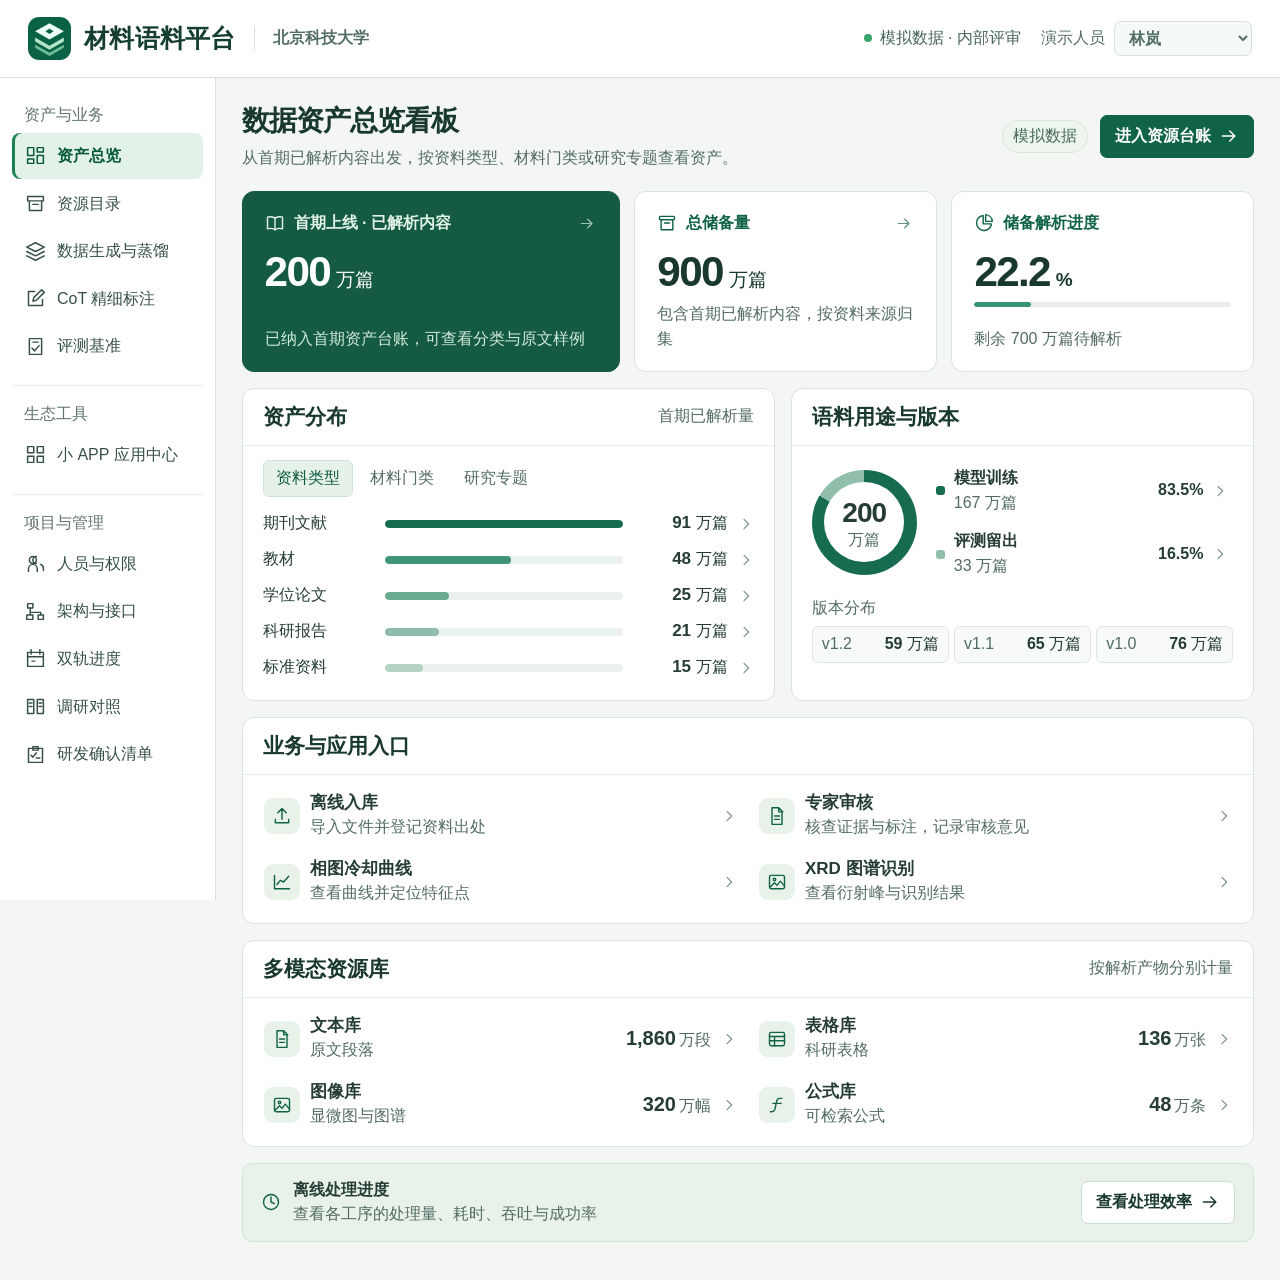
==== v2/index.html @ 5ee6eff5 "Publish materials corpus platform V2 review" ====
<!doctype html>
<html lang="zh-CN">
<head>
  <meta charset="utf-8"><meta name="viewport" content="width=device-width,initial-scale=1">
  <meta name="color-scheme" content="light">
  <title>数据资产总览 · 材料语料平台</title>
  <style>
:root{--v2-ink:#173b31;--v2-body:#263e38;--v2-muted:#536e64;--v2-leaf:#096447;--v2-line:#d6e3db;--v2-bg:#f3f6f3;--v2-paper:#fff;color-scheme:light}
*{box-sizing:border-box}
.v2-body{margin:0;background:var(--v2-bg);color:var(--v2-body);font:16px/1.55 -apple-system,BlinkMacSystemFont,"PingFang SC","Microsoft YaHei","Noto Sans CJK SC",Arial,sans-serif}
.v2-body button,.v2-body input,.v2-body select,.v2-body textarea{font:inherit;color:inherit}
.v2-body button,.v2-body select{cursor:pointer}.v2-body button:disabled{cursor:not-allowed}
.v2-body button:focus-visible,.v2-body a:focus-visible,.v2-body input:focus-visible,.v2-body select:focus-visible,.v2-body textarea:focus-visible{outline:3px solid #158867;outline-offset:3px}
.v2-body h1,.v2-body h2,.v2-body h3{color:var(--v2-ink);line-height:1.32}
.v2-header{min-height:78px;display:flex;align-items:center;gap:18px;padding:13px 28px;background:white;border-bottom:1px solid var(--v2-line);position:sticky;top:0;z-index:12}
.v2-brand{display:flex;align-items:center;gap:13px;text-decoration:none;white-space:nowrap;color:#153d30;font-size:25px;font-weight:750;letter-spacing:.01em}
.v2-brand svg{width:43px;height:43px}.v2-school{border-left:1px solid var(--v2-line);padding-left:18px;color:var(--v2-muted);font-weight:600}
.v2-headend{margin-left:auto;display:flex;align-items:center;gap:20px}.v2-env{display:inline-flex;align-items:center;gap:8px;color:#466557}.v2-env:before{content:"";width:8px;height:8px;border-radius:50%;background:#38a56a}
.v2-personbox{display:flex;align-items:center;gap:9px;color:var(--v2-muted)}.v2-personbox select{padding:7px 10px;max-width:16em;background:#f6faf7;border:1px solid var(--v2-line);border-radius:7px;font-weight:650}
.v2-layout{display:grid;grid-template-columns:216px minmax(0,1fr);min-height:calc(100vh - 78px)}.v2-rail{background:white;border-right:1px solid var(--v2-line);padding:23px 12px;align-self:start;height:calc(100vh - 78px);position:sticky;top:78px;overflow:auto}
.v2-navgroup+.v2-navgroup{border-top:1px solid #e7ede8;margin-top:16px;padding-top:14px}.v2-navgroup h2{font-size:16px;color:#62756a;font-weight:500;margin:3px 12px 8px}.v2-navlink{display:flex;align-items:center;gap:11px;line-height:1.35;padding:12px 13px;margin:2px 0;color:#365046;text-decoration:none;border-radius:8px}.v2-navlink:hover,.v2-navlink:focus-visible{background:#f1f7f1;color:#0b6949}.v2-navlink[aria-current=page]{background:#e3f2e7;color:#075a3d;font-weight:700;box-shadow:inset 3px 0 #188255}.v2-i{width:21px;height:21px;flex-shrink:0;display:inline-block;vertical-align:middle}
.v2-content{min-width:0;padding:24px clamp(16px,2vw,36px) 38px;outline:none}.v2-menu{display:none;background:white;border:1px solid var(--v2-line);border-radius:7px;line-height:0;padding:8px}.v2-skip{position:fixed;left:14px;top:-100px;z-index:99;background:#fff;color:#104e35}.v2-skip:focus{top:8px}.v2-toast{position:fixed;bottom:20px;left:50%;transform:translateX(-50%);padding:9px 18px;max-width:90vw;background:#174936;color:white;border-radius:8px;box-shadow:0 3px 18px #173b3133;z-index:100}.v2-toast:empty{display:none}
.v2-project{max-width:1560px;margin:auto}.v2-project h1{font-size:clamp(26px,2.1vw,38px);margin:0 0 4px}.v2-project h2{font-size:22px;margin:0 0 9px}.v2-project h3{font-size:18px;margin:0 0 5px}.v2-project p{margin:4px 0 12px}.v2-project>header{margin:0 0 18px}.v2-project>header p,.v2-pro-muted{color:var(--v2-muted)}.v2-pro-panel{background:white;border:1px solid var(--v2-line);border-radius:12px;padding:20px;margin:14px 0}.v2-pro-scroll{overflow:auto}.v2-pro-table{width:100%;border-collapse:collapse}.v2-pro-table th,.v2-pro-table td{padding:13px 14px;text-align:left;vertical-align:top;border-bottom:1px solid #deebe2}.v2-pro-table th{background:#edf5ef;font-weight:650;color:#345946}.v2-pro-table tr:last-child td{border-bottom:0}.v2-pro-table th:first-child,.v2-pro-table td:first-child{font-weight:650}.v2-pro-table input[type=checkbox]{width:20px;height:20px;accent-color:#167950}.v2-pro-matrix{min-width:640px}.v2-pro-matrix td:not(:first-child),.v2-pro-matrix th:not(:first-child){text-align:center}
.v2-pro-grid{display:grid;grid-template-columns:repeat(auto-fit,minmax(min(100%,270px),1fr));gap:14px}.v2-pro-grid>.v2-pro-panel{margin:0}.v2-pro-button,.v2-pro-tabs button{border:1px solid #b7d0be;border-radius:7px;padding:8px 14px;background:#fff;color:#134e35;font-weight:650}.v2-pro-button.primary,.v2-pro-tabs button[aria-pressed=true]{background:#106548;color:white;border-color:#106548}.v2-pro-tabs{display:flex;gap:8px;flex-wrap:wrap;margin:12px 0}.v2-project a{color:#076643}.v2-project code{font-size:1em;overflow-wrap:anywhere}.v2-pro-cardmark{color:#536c5f;font-weight:600}.v2-pro-safe{border-left:4px solid #25825b;background:#edf6ee;padding:12px 16px;border-radius:4px;margin:12px 0}.v2-pro-row{display:flex;flex-wrap:wrap;gap:8px 18px;align-items:center}.v2-pro-assigned{display:flex;flex-wrap:wrap;gap:8px 22px}.v2-pro-assigned label{display:inline-flex;align-items:center;gap:6px}.v2-pro-assigned input{width:18px;height:18px;accent-color:#167950}
@media(min-width:1800px){.v2-content{padding-left:3vw;padding-right:3vw}.v2-layout{grid-template-columns:236px minmax(0,1fr)}}
@media(max-width:1060px){.v2-layout{grid-template-columns:188px minmax(0,1fr)}.v2-rail{padding-left:6px;padding-right:6px}.v2-school{display:none}.v2-content{padding:18px 15px}}
@media(max-width:820px){.v2-layout{display:block}.v2-header{min-height:65px;padding:10px 12px;gap:9px}.v2-menu{display:block}.v2-brand{font-size:20px;gap:8px}.v2-brand svg{width:33px;height:33px}.v2-rail{display:none}.v2-rail.open{display:block;position:fixed;z-index:10;left:0;top:65px;width:224px;height:calc(100dvh - 65px);box-shadow:12px 0 22px #16492a26}.v2-env{display:none}.v2-personbox{gap:4px}.v2-personbox label{position:absolute;clip-path:inset(100%)}.v2-personbox select{max-width:132px}.v2-content{padding:15px 12px 25px}.v2-pro-panel{padding:14px}}

</style><style>
.ax{
  --ax-ink:#19392e;--ax-text:#263d34;--ax-muted:#536c61;--ax-line:#d8e5dc;
  --ax-green:#116348;--ax-faint:#eef6f0;--ax-surface:#fff;
  font-family:inherit;font-size:16px;line-height:1.55;color:var(--ax-text);min-width:0
}
.ax *{box-sizing:border-box}.ax button,.ax input,.ax select{font:inherit;color:inherit}
.ax button{cursor:pointer}.ax button:disabled{opacity:.45;cursor:default}.ax :is(button,a,input,select):focus-visible{outline:3px solid #169669;outline-offset:3px}
.ax h1,.ax h2,.ax h3,.ax p{margin:0}.ax h1,.ax h2,.ax h3{font-family:-apple-system,BlinkMacSystemFont,"PingFang SC","Microsoft YaHei",sans-serif;color:var(--ax-ink)}
.ax-ico{height:20px;width:20px;min-width:20px;display:inline-block;vertical-align:middle}
.ax-title{display:flex;justify-content:space-between;align-items:center;gap:20px;margin:0 0 20px}
.ax-title h1{font-size:clamp(28px,2.2vw,39px);font-weight:750;line-height:1.35;letter-spacing:-.035em}
.ax-title p,.ax-muted{color:var(--ax-muted);font-size:16px}.ax-title p{margin-top:6px}
.ax-titletools,.ax-dactions,.ax-kpihead,.ax-previewtools,.ax-dhead{display:flex;gap:12px;align-items:center}
.ax-titletools{flex-wrap:wrap;justify-content:flex-end}.ax .ax-badge{color:#45695b;background:#edf5ee;border:1px solid #d7e7da;border-radius:20px;padding:3px 10px;font-size:16px;white-space:nowrap}
.ax .ax-btn,.ax .ax-page{display:inline-flex;align-items:center;justify-content:center;gap:8px;white-space:nowrap;border:1px solid #cadbd0;border-radius:7px;background:#fff;padding:8px 14px;font-weight:620;color:var(--ax-ink)}
.ax .ax-btn:hover,.ax .ax-page:not(:disabled):hover{border-color:#7ea893;background:#f2f8f3}
.ax .ax-primary{background:var(--ax-green);border-color:var(--ax-green);color:white}.ax .ax-primary:hover{background:#0b503b;border-color:#0b503b}
.ax .ax-link{color:var(--ax-green);border:0;background:none;padding:5px 2px;text-decoration:none;font-weight:650;white-space:nowrap}
.ax .ax-link:hover{text-decoration:underline}
.ax-kpis{display:grid;grid-template-columns:1.25fr 1fr 1fr;gap:14px;margin-bottom:16px}
.ax .ax-kpi{min-width:0;display:flex;flex-direction:column;align-items:flex-start;text-align:left;padding:19px 22px;border:1px solid var(--ax-line);border-radius:12px;background:white}
.ax button.ax-kpi:hover{box-shadow:0 3px 10px #234e3414;border-color:#8eb6a0}
.ax .ax-major{background:#155b44;color:white;border-color:#155b44}
.ax-kpihead{justify-content:space-between;width:100%;color:var(--ax-green);font-weight:650}
.ax-kpihead>span{display:flex;gap:9px;align-items:center}.ax-kpihead>svg{width:17px;height:17px;opacity:.68}.ax-major .ax-kpihead{color:#e1f3e6}
.ax-kpi>strong{font:650 clamp(32px,3.3vw,58px)/1.08 -apple-system,BlinkMacSystemFont,"Helvetica Neue",Arial,sans-serif;letter-spacing:-.04em;margin:13px 0 8px;font-variant-numeric:tabular-nums;color:var(--ax-ink)}.ax-major>strong{color:white}
.ax strong small,.ax .ax-ver b small,.ax .ax-bank b small{font-size:16px;font-weight:500;line-height:1.4}
.ax-kpi>strong>small{font:550 19px/1.4 -apple-system,BlinkMacSystemFont,"PingFang SC",sans-serif;letter-spacing:0;margin-left:6px}
.ax-kpisub{font-size:16px;color:var(--ax-muted);margin-top:auto}.ax-major .ax-kpisub{color:#d1ead9}
.ax-meter{display:block;width:100%;height:5px;background:#e6eee7;border-radius:5px;overflow:hidden;margin:0 0 6px}
.ax-meter span{display:block;height:100%;border-radius:inherit;background:#399475}
.ax-overview{display:grid;grid-template-columns:1.15fr 1fr;gap:16px;margin-bottom:16px}
.ax-panel{min-width:0;background:#fff;border:1px solid var(--ax-line);border-radius:12px;overflow:hidden;margin-bottom:16px}
.ax-overview .ax-panel{margin:0}.ax-panelhead{display:flex;align-items:center;justify-content:space-between;gap:14px;min-height:57px;border-bottom:1px solid #e3ece5;padding:13px 20px}
.ax-panelhead h2,.ax-dbody h2{font-size:21px;line-height:1.4;font-weight:700}
.ax-segments,.ax-scopes{display:flex;flex-wrap:wrap;gap:4px}.ax-segments{margin:14px 20px 7px}.ax-scopes{margin-bottom:16px}
.ax .ax-tab{border:1px solid transparent;border-radius:6px;padding:5px 12px;background:transparent;color:var(--ax-muted);font-weight:580}
.ax .ax-tab[aria-pressed=true]{background:#e6f2e9;color:#125c43;border-color:#cee3d4}
.ax .ax-tab:hover{color:var(--ax-green);background:#eff6f0}
.ax-bars{padding:2px 16px 14px}.ax .ax-bar{width:100%;display:grid;grid-template-columns:minmax(5em,auto) minmax(20px,1fr) auto 16px;align-items:center;text-align:left;gap:10px;border:0;background:transparent;min-height:36px;padding:4px;border-radius:5px}
.ax .ax-bar:hover,.ax .ax-legend:hover{background:#f2f7f2}
.ax-bar>span:first-child{min-width:7em}.ax-bar>strong{font-size:17px;min-width:5.6em;text-align:right}.ax-bar small,.ax-donut small,.ax-ver small,.ax-bank b small{font-size:16px;font-weight:400}
.ax-bar .ax-ico,.ax-legend>.ax-ico,.ax-bank>.ax-ico{color:#779486;width:16px;height:16px;min-width:16px}.ax-track{height:8px;border-radius:6px;background:#ebf1ec;overflow:hidden}.ax-track b{display:block;height:100%;border-radius:inherit}
.ax-usegrid{display:grid;grid-template-columns:105px minmax(0,1fr);gap:23px;align-items:center;margin:15px 20px 12px}
.ax-donut{width:105px;aspect-ratio:1;background:conic-gradient(#176b51 var(--ax-share),#91beaa 0);display:grid;place-items:center;border-radius:50%}
.ax-donut>div{width:76%;height:76%;background:white;border-radius:50%;display:flex;align-items:center;justify-content:center;flex-direction:column;line-height:1.2}
.ax-donut strong{font-size:28px;letter-spacing:-.03em}.ax-donut small{color:var(--ax-muted)}
.ax-legends{display:grid;gap:4px}.ax .ax-legend{width:100%;text-align:left;display:grid;grid-template-columns:9px 1fr auto 16px;align-items:center;gap:9px;background:none;border:0;border-radius:6px;padding:5px}
.ax-dot{width:9px;height:9px;border-radius:3px}.ax-legend span{font-weight:650}.ax-legend small,.ax-bank span small,.ax-fileitem small,.ax-rowtitle small,.ax-steps td small{display:block;color:var(--ax-muted);font-size:16px;font-weight:400}.ax-legend strong{font-variant-numeric:tabular-nums}
.ax-minititle{font-size:16px;color:var(--ax-muted);margin:0 20px 5px}
.ax-vers{display:grid;grid-template-columns:repeat(3,1fr);gap:7px;margin:0 20px 15px}
.ax .ax-ver{display:flex;justify-content:space-between;gap:6px;align-items:baseline;flex-wrap:wrap;text-align:left;border:1px solid #dce8de;background:#f7faf7;border-radius:6px;padding:5px 9px;font-size:16px}
.ax .ax-ver:hover,.ax .ax-bank:hover,.ax .ax-fileitem:hover{border-color:#90b49c;background:#eef6ef}
.ax-ver>span{color:var(--ax-muted)}.ax-ver>b{white-space:nowrap}
.ax-work,.ax-banks{display:grid;grid-template-columns:repeat(4,minmax(0,1fr));gap:0;padding:8px 10px}
.ax .ax-bank{display:flex;align-items:center;text-align:left;gap:10px;min-width:0;min-height:66px;border:1px solid transparent;border-radius:7px;background:#fff;padding:7px 10px}
.ax-bank>span:nth-child(2){flex:1}.ax-bank strong{font-size:17px;line-height:1.4;display:block}.ax-bank b{font-size:20px;white-space:nowrap;font-variant-numeric:tabular-nums}.ax-bank b small{display:block;color:var(--ax-muted)}
.ax-iconbox{display:grid;place-items:center;flex:0 0 auto;width:36px;height:36px;border-radius:9px;background:#e8f2e9;color:var(--ax-green)}
.ax-bottom{display:flex;justify-content:space-between;align-items:center;padding:14px 18px;gap:14px;border-radius:10px;background:#e8f1ea;border:1px solid #d2e4d6}
.ax-bottom>span{display:flex;align-items:center;gap:12px}.ax-bottom>span>svg{color:var(--ax-green)}.ax-bottom small{display:block;font-size:16px;color:var(--ax-muted)}
.ax-ledgersummary{display:flex;align-items:center;gap:24px;background:#eaf3ec;border:1px solid #d3e3d7;border-radius:10px;padding:13px 19px;margin-bottom:16px}
.ax-ledgersummary div{flex-shrink:0}.ax-ledgersummary div span{display:block;color:var(--ax-muted)}.ax-ledgersummary div b{font-size:26px;color:var(--ax-green);line-height:1.3}
.ax-ledgersummary small{font-size:16px}.ax-ledgersummary p,.ax-previewtools{color:var(--ax-muted)}
.ax-query,.ax-filters,.ax-foot{display:flex;align-items:center;gap:9px}.ax-query{padding:15px 20px 6px}.ax-query label{display:flex;align-items:center;gap:8px;max-width:420px;width:100%;border:1px solid #c9dbcf;border-radius:7px;padding:0 10px;color:var(--ax-muted)}
.ax-query input{border:0;width:100%;min-width:0;background:transparent;height:40px}.ax-filters{padding:8px 20px 15px;flex-wrap:wrap}.ax-filterlabel{display:flex;align-items:center;gap:5px;color:var(--ax-muted)}
.ax-filterlabel select,.ax-import input,.ax-import select{border:1px solid #c9dbcf;border-radius:6px;background:white;padding:6px;min-height:36px}
.ax-scroll{overflow-x:auto;max-width:100%}.ax-table{width:100%;border-collapse:collapse;white-space:nowrap;text-align:left}
.ax-table td,.ax-table th{padding:10px 12px;border-block:1px solid #e0e9e3;font-size:16px}.ax-table th{background:#f2f6f3;font-weight:650;color:#496255}
.ax-table :is(td,th):first-child{padding-left:20px}.ax-table :is(td,th):last-child{padding-right:20px}.ax-table tbody tr:hover{background:#f8fbf8}
.ax .ax-rowtitle,.ax .ax-fileitem{display:flex;gap:10px;align-items:center;text-align:left;background:transparent;border:0;color:var(--ax-green);padding:0;white-space:normal}
.ax-rowtitle {min-width:185px}.ax-rowtitle b,.ax-fileitem b{font-size:17px}.ax-rowtitle:hover b{text-decoration:underline}.ax-foot{justify-content:space-between;padding:12px 20px;color:var(--ax-muted)}.ax-foot>div{display:flex;gap:12px;align-items:center}.ax .ax-page{padding:5px;min-height:34px;min-width:34px}
.ax-empty{padding:26px;text-align:center;background:#f7faf7;color:var(--ax-muted)}.ax-stats{display:grid;grid-template-columns:repeat(4,1fr);gap:12px;margin:16px 0}
.ax-stats>div{padding:15px 18px;background:#fff;border:1px solid var(--ax-line);border-radius:10px}.ax-stats strong{font-size:28px;display:block;color:var(--ax-green)}.ax-stats small,.ax-stats strong small{font-size:16px}
.ax-steps td small{white-space:normal;max-width:30em}.ax-notice{display:flex;align-items:flex-start;gap:10px;color:#506758;background:#edf4ed;padding:12px 15px;border-radius:7px}.ax-notice svg{margin-top:3px}
.ax-dialog{padding:0;width:min(620px,calc(100% - 28px));max-height:90dvh;max-width:100vw;overflow:auto;background:white;border:1px solid #d6e2d8;border-radius:12px;box-shadow:0 20px 65px #12302130}
.ax-dialog::backdrop{background:#122b2160}.ax-side{margin:0 0 0 auto;width:min(760px,95vw);height:100dvh;max-height:none;border-radius:10px 0 0 10px}
.ax-dhead{position:sticky;top:0;justify-content:space-between;z-index:1;padding:12px 20px;border-bottom:1px solid var(--ax-line);background:white;font-size:19px}
.ax-dbody{padding:18px 20px}.ax-dintro{display:flex;gap:12px;align-items:center;margin-bottom:15px}.ax-dbody h3{font-size:19px;margin:18px 0 8px}
.ax .ax-fileitem{border:1px solid var(--ax-line);border-radius:7px;padding:10px;width:100%;justify-content:space-between;margin:6px 0}
.ax-docinfo>div{display:flex;align-items:center;gap:10px;color:var(--ax-muted)}.ax-docinfo h2{margin:10px 0 4px;font-size:24px}.ax-docinfo p{color:var(--ax-muted)}
.ax-previewtools{margin:14px 0 8px;justify-content:space-between;gap:10px;flex-wrap:wrap}.ax-evidence{padding:10px 13px;background:#fbf8ec;border:1px solid #e9e2c5;border-radius:6px;margin-bottom:8px;color:#544b26}.ax-evidence mark{background:#fff0b7;color:#453f22}
.ax-pdf{width:100%;height:clamp(330px,53dvh,720px);display:block;border:1px solid var(--ax-line);border-radius:5px;background:#eff2ef}.ax-img{text-align:center}.ax-img img{max-width:100%;max-height:52vh}.ax-pre{max-height:52vh;overflow:auto;overflow-wrap:anywhere;white-space:pre-wrap;background:#f5f8f5;padding:14px}
.ax-dactions{justify-content:flex-end;margin-top:15px}.ax-import{display:grid;grid-template-columns:1fr 1fr;gap:12px;margin-top:16px}.ax-import label{min-width:0;display:grid;gap:4px}.ax-import label>span{font-weight:620}.ax-import small{color:var(--ax-muted);font-size:16px}.ax-import input,.ax-import select{width:100%;min-width:0}
.ax-wide{grid-column:1 / -1}.ax-error{color:#95451c}.ax-error:empty{display:none}
@media(max-width:1420px){.ax-banks,.ax-work{grid-template-columns:repeat(2,minmax(0,1fr))}.ax-bank b small{display:inline;margin-left:3px}.ax-vers{gap:5px}.ax-usegrid{gap:14px}}
@media(max-width:1040px){.ax-overview{grid-template-columns:1fr 1fr}.ax-kpis{grid-template-columns:1fr 1fr 1fr;gap:10px}.ax .ax-kpi{padding:14px 13px}.ax-bar>span:first-child{min-width:5.1em}.ax-usegrid{grid-template-columns:76px minmax(0,1fr);margin-inline:12px;gap:8px}.ax-donut{width:76px}.ax-donut strong{font-size:22px}.ax-vers{margin-inline:12px}.ax-bars{padding-inline:10px}.ax-panelhead{padding-inline:14px}}
@media(max-width:800px){.ax-title{align-items:flex-start;flex-wrap:wrap;gap:10px}.ax-titletools{justify-content:flex-start}.ax-overview{grid-template-columns:1fr}.ax-usegrid{grid-template-columns:110px minmax(0,1fr);margin-inline:18px}.ax-donut{width:100px}.ax-stats{grid-template-columns:repeat(2,minmax(0,1fr))}.ax-bar>span:first-child{min-width:7em}}
@media(max-width:585px){.ax-kpis{grid-template-columns:repeat(2,minmax(0,1fr))}.ax-major{grid-column:1/-1}.ax .ax-kpi{padding:12px}.ax .ax-kpi>strong{font-size:32px}.ax-kpihead>span{gap:5px}.ax-kpisub{line-height:1.4}.ax-kpihead>svg{display:none}.ax-banks,.ax-work{grid-template-columns:1fr}.ax-bank{border-bottom:1px solid var(--ax-line)}.ax-usegrid{grid-template-columns:86px minmax(0,1fr)}.ax-donut{width:82px}.ax-bar>span:first-child{min-width:5.2em}.ax-bar{gap:4px}.ax-bottom,.ax-ledgersummary{align-items:flex-start;flex-direction:column;gap:8px}.ax-dialog{max-height:94dvh}.ax-side{width:100%;height:100dvh;max-height:100dvh}.ax-import{grid-template-columns:1fr}.ax-dbody{padding:14px}.ax-segments{margin-inline:12px}.ax-query,.ax-filters{padding-inline:12px}.ax-legend span small,.ax-legend strong{font-size:16px}}
.ax-selected,.ax-chip,.ax-viewport-tools,.ax-manual form{display:flex;gap:8px;align-items:center;flex-wrap:wrap}
.ax-selected{padding:0 20px 14px;color:var(--ax-muted)}.ax-selected b{font-size:16px}
.ax-chip{border:1px solid #bcd7c9;border-radius:18px;background:#ecf5ef;color:#19583f;padding:4px 10px;min-height:32px;font:inherit;cursor:pointer}.ax-chip svg{width:14px;height:14px}
.ax-reader-dialog{width:min(1050px,96vw)}.ax-reader{display:grid;grid-template-columns:minmax(145px,21%) minmax(0,1fr);gap:15px}
.ax-field-menu h3{margin:4px 0 8px}.ax-field-list{display:grid;gap:7px}
.ax-field-button{display:grid;gap:5px;text-align:left;cursor:pointer;background:white;border:1px solid #d1dfd6;color:#273b31;border-radius:7px;font:inherit;padding:10px}
.ax-field-button[aria-pressed=true]{background:#e5f2e9;border-color:#559175;color:#154d37}.ax-field-button span{font-size:15px}
.ax-viewport-tools{justify-content:space-between;margin:3px 0 8px}.ax-viewport-tools select,.ax-manual input{font:inherit;padding:4px 6px;border:1px solid #b4cabb;background:white;border-radius:5px}
.ax-page-scroll{max-height:53dvh;overflow:auto;background:#f1f4f2;border:1px solid #cbd9d0;border-radius:6px;overscroll-behavior:contain}
.ax-page-sheet{position:relative;margin:0 auto}.ax-page-sheet img{width:100%;height:auto;display:block}
.ax-area{position:absolute;box-sizing:border-box;background:#efc33d35;outline:2px solid #be870d;outline-offset:-2px;pointer-events:none}
.ax-native{margin:13px 0}.ax-native summary{color:#195c44;font-weight:600;cursor:pointer;padding:8px 0}.ax-manual{margin-bottom:12px;padding:12px;background:#f2f6f3;border-radius:7px}.ax-manual p{margin:4px 0 10px}.ax-manual input{width:6em}.ax-manual [role=status]:empty{display:none}
@media(max-width:650px){.ax-reader-dialog{width:100vw}.ax-reader{grid-template-columns:minmax(0,1fr);gap:8px}.ax-field-list{grid-template-columns:1fr 1fr}.ax-field-button{padding:7px}.ax-selected{padding-inline:12px}.ax-page-scroll{max-height:46dvh}}

</style>
  <style>
.mp-page{--mp-green:#136b51;--mp-dark:#153c32;--mp-line:#d7e4dd;--mp-sub:#496359;--mp-soft:#eff6f2;display:grid;gap:18px;color:#213e34;font-size:16px;line-height:1.55;min-width:0}
.mp-page *,.mp-page *::before,.mp-page *::after{box-sizing:border-box}
.mp-page button,.mp-page input,.mp-page select,.mp-page textarea{font:inherit}
.mp-page button:focus-visible,.mp-page input:focus-visible,.mp-page textarea:focus-visible,.mp-page select:focus-visible{outline:3px solid #3c9c74;outline-offset:2px}
.mp-page button:not(:disabled),.mp-page summary{cursor:pointer}
.mp-page button:disabled{opacity:.56;cursor:not-allowed}
.mp-page p,.mp-page h1,.mp-page h2,.mp-page h3{margin:0}
.mp-page h1,.mp-page h2,.mp-page h3{font-family:"PingFang SC","Microsoft YaHei",sans-serif;color:var(--mp-dark);font-weight:700;line-height:1.35}
.mp-page h1{font-size:clamp(26px,2.25vw,38px);letter-spacing:-.025em}
.mp-page h2{font-size:22px}.mp-page h3{font-size:20px;display:flex;align-items:center;gap:10px}
.mp-page small{font-size:16px}.mp-page .mp-muted,.mp-page .mp-tool-foot{color:var(--mp-sub)}
.mp-heading,.mp-section-h,.mp-source-title,.mp-detail-head,.mp-resource-transfer,.mp-stage-head{display:flex;align-items:center;justify-content:space-between;gap:16px}
.mp-heading{padding:8px 1px}.mp-heading p{margin-top:6px;color:var(--mp-sub)}
.mp-panel{border:1px solid var(--mp-line);border-radius:12px;background:white;min-width:0;overflow:hidden}
.mp-section-h{padding:16px 20px;border-bottom:1px solid var(--mp-line)}.mp-section-h h3{font-size:19px}
.mp-btn{display:inline-flex;justify-content:center;align-items:center;min-height:40px;line-height:1.3;padding:7px 15px;color:var(--mp-green);background:white;border:1px solid #abc8b9;border-radius:7px;font-weight:650;white-space:normal;text-align:center}
.mp-btn:hover:not(:disabled){background:#ecf5ee;border-color:var(--mp-green)}
.mp-btn.mp-primary{color:white;background:var(--mp-green);border-color:var(--mp-green)}.mp-btn.mp-primary:hover:not(:disabled){background:#0d5841}
.mp-ink,.mp-app-ink{display:inline-flex;align-items:center;justify-content:center;flex:none;background:#e5f2eb;color:var(--mp-green);width:34px;height:34px;border-radius:9px}
.mp-page .icon{width:21px;height:21px}.mp-app-ink{width:46px;height:46px}.mp-app-ink .icon{width:26px;height:26px}
.mp-tabs{display:flex;flex-wrap:wrap;align-items:center;gap:9px;padding:10px 16px;border-bottom:1px solid var(--mp-line);background:#fbfdfb}
.mp-tabs button{padding:8px 12px;line-height:1.3;background:transparent;color:var(--mp-sub);border:1px solid transparent;border-radius:7px;font-weight:650}.mp-tabs button[aria-pressed=true]{color:#105a41;background:#e6f3e9;border-color:#d5e8d9}.mp-tabs b{font-size:1em;font-weight:500;margin-left:3px}
.mp-desk{display:grid;grid-template-columns:minmax(220px,28%) minmax(0,1fr)}
.mp-records{background:#f9fcfa;border-right:1px solid var(--mp-line);padding:14px;min-width:0;max-height:650px;overflow:auto}.mp-list-head{padding:2px 7px 10px;font-weight:650;color:var(--mp-sub)}
.mp-records button{width:100%;display:block;text-align:left;padding:13px 12px;background:transparent;color:var(--mp-dark);border:1px solid transparent;border-radius:9px}.mp-records button+button{margin-top:3px}
.mp-records button:hover{background:#f1f6f2}.mp-records button[aria-pressed=true]{border-color:#adccbb;background:#e9f3ed}
.mp-records strong{display:block;font-size:17px;overflow-wrap:anywhere}.mp-records button>span{display:flex;align-items:center;gap:8px;margin-top:5px}.mp-records small{color:var(--mp-sub)}
.mp-tag{display:inline-flex;width:max-content;max-width:100%;background:#e7f2eb;color:#24684e;padding:1px 8px;border-radius:5px;font-size:16px;font-weight:600;line-height:1.7;white-space:normal}
.mp-tag.warn{background:#f8eddb;color:#8b541c}
.mp-detail{min-width:0;padding:20px 24px;display:flex;flex-direction:column;align-items:stretch;gap:15px}.mp-detail-head{align-items:flex-start}.mp-detail-head small{color:var(--mp-sub)}.mp-detail-head h2{margin-top:3px;text-wrap:balance;overflow-wrap:anywhere}
.mp-stage-head{margin-bottom:-9px;font-size:16px}.mp-stage-head b{color:var(--mp-green);font-weight:600}
.mp-bar{background:#dfebe3;height:7px;border-radius:8px;overflow:hidden}.mp-bar>i{display:block;height:100%;background:#38926b}
.mp-stages,.mp-results,.mp-tools-grid,.mp-app-cards,.mp-pair{display:grid;gap:14px}.mp-stages{grid-template-columns:repeat(4,minmax(0,1fr));gap:8px;color:#596e64}.mp-stages span{margin-right:5px}.mp-stages .done{color:#205d45}
.mp-source,.mp-inset{background:#f3f7f4;border:1px solid #e0e9e2;border-radius:9px;padding:13px 16px;overflow-wrap:anywhere}
.mp-source p{line-height:1.6;margin-top:6px}.mp-source p>b{display:inline-block;min-width:5em;color:var(--mp-sub);font-weight:500}.mp-source-title strong{font-size:17px}.mp-inset p{margin-top:5px}.mp-inset small{color:var(--mp-sub)}
.mp-actions{display:flex;align-items:center;flex-wrap:wrap;gap:10px}.mp-history{padding-top:10px;border-top:1px solid var(--mp-line)}.mp-history summary{color:var(--mp-green);font-weight:600}.mp-history ol,.mp-app-log{padding-left:22px;margin:10px 0 0}.mp-history li{margin-bottom:9px}.mp-history li span{color:var(--mp-sub)}
.mp-flow{padding:16px 20px;display:grid;grid-template-columns:repeat(4,minmax(0,1fr));gap:12px}.mp-flow>div,.mp-app-cards button{display:flex;align-items:center;gap:11px}.mp-flow>div+div{border-left:1px solid var(--mp-line);padding-left:14px}.mp-flow section,.mp-app-cards button>span:nth-child(2){min-width:0}.mp-flow small,.mp-app-cards small{display:block;color:var(--mp-sub);margin-top:2px;line-height:1.45}
.mp-app-cards,.mp-tools-grid,.mp-pair{grid-template-columns:repeat(2,minmax(0,1fr))}.mp-app-cards{padding:14px 20px}.mp-app-cards button{padding:13px;background:#f8fbf9;color:var(--mp-dark);border:1px solid var(--mp-line);border-radius:9px;text-align:left}.mp-app-cards button:hover:not(:disabled){border-color:#628c75}.mp-app-cards b{margin-left:auto;font-size:24px;color:var(--mp-green)}.mp-app-cards strong{font-size:18px}
.mp-collaborate{border-left:4px solid #437f60;display:flex;gap:14px;flex-wrap:wrap;align-items:center;background:#eaf2ed;padding:14px 17px;border-radius:6px}.mp-collaborate b{color:var(--mp-dark)}.mp-collaborate em{font-style:normal;color:#79521f}.mp-collaborate i{color:#7e998a;font-style:normal}
.mp-form,.mp-plot{padding:18px 20px;min-width:0}.mp-form{display:grid;gap:14px}.mp-form>.mp-btn{justify-self:start}.mp-form p,.mp-hint,.mp-compare{color:var(--mp-sub)}.mp-field{display:flex;flex-direction:column;gap:5px;font-weight:600;color:var(--mp-dark);min-width:0}
.mp-page input,.mp-page select,.mp-page textarea{border:1px solid #b6ccbd;color:var(--mp-dark);background:white;border-radius:6px;padding:8px 10px;line-height:1.45;min-width:0;width:100%;font-weight:400}.mp-page textarea{resize:vertical}.mp-page input[type=file]{padding:5px;font-size:16px}.mp-field>span{font-size:16px}.mp-compare{display:flex;align-items:center;gap:10px}.mp-compare select{width:auto}
.mp-diff{border:1px solid var(--mp-line);border-radius:8px;overflow:hidden}.mp-diff-head,.mp-diff-row{display:grid;grid-template-columns:1fr 1fr}.mp-diff-head strong,.mp-diff-row p{padding:9px 12px;overflow-wrap:anywhere}.mp-diff-head{background:#e8f1eb}.mp-diff-row{border-top:1px solid var(--mp-line)}.mp-diff-row>span{grid-column:1/-1;padding:6px 12px 0;color:var(--mp-sub);font-weight:600}.mp-diff-row.changed p:last-child{background:#edf6ee}
.mp-empty,.mp-resource-transfer{padding:15px 20px}.mp-empty{color:var(--mp-sub)}.mp-message{background:#edf5e9;border:1px solid #b9d6b5;border-radius:8px;padding:10px 15px;color:#255838}.mp-message[hidden]{display:none}.mp-resource-transfer p{color:var(--mp-sub)}
.mp-app-body{display:grid;grid-template-columns:minmax(270px,.8fr) minmax(0,1.55fr);gap:16px}.mp-plot canvas{display:block;width:100%;height:270px}.mp-results{grid-template-columns:1fr 1fr;margin-top:12px}.mp-results div{background:#edf5ef;border-radius:8px;padding:12px}.mp-results small,.mp-results b{display:block}.mp-results b{font-size:21px;color:var(--mp-green)}
.mp-match{display:grid;grid-template-columns:1.4fr 1fr 1fr;margin:10px 0 0}.mp-match>*{padding:6px 8px;border-bottom:1px solid var(--mp-line)}.mp-match>b{background:var(--mp-soft)}
.mp-legend{padding-top:8px}.mp-legend i,.mp-legend span{display:inline-block;width:14px;height:4px;vertical-align:middle;background:#237e76}.mp-legend span{background:#af6a3c}
.mp-portal{padding:20px;display:grid;gap:12px}.mp-portal .mp-btn{justify-self:start}.mp-app-log li{overflow-wrap:anywhere}.mp-tool-foot{padding:0 2px}.mp-page .mp-ink svg:empty,.mp-page .mp-app-ink svg:empty{display:none}
@media(max-width:1060px){.mp-flow{grid-template-columns:1fr 1fr}.mp-flow>div:nth-child(3){border:0;padding-left:0}.mp-stages{grid-template-columns:repeat(2,minmax(0,1fr))}.mp-detail{padding:17px}.mp-app-body{grid-template-columns:minmax(245px,.78fr) minmax(0,1fr)}}
@media(max-width:760px){.mp-heading,.mp-detail-head{align-items:flex-start;flex-wrap:wrap}.mp-desk,.mp-app-body,.mp-app-cards,.mp-pair,.mp-tools-grid{grid-template-columns:1fr}.mp-records{border-right:0;border-bottom:1px solid var(--mp-line);max-height:210px}.mp-records button{padding:8px}.mp-app-cards,.mp-form,.mp-plot{padding:13px}.mp-section-h{padding:13px 15px}.mp-flow{padding:13px;gap:8px}.mp-flow>div{align-items:flex-start}.mp-flow .mp-ink{display:none}.mp-detail{padding:14px}.mp-tabs{gap:2px;padding:8px}.mp-tabs button{padding:7px}.mp-match>*{padding:4px}.mp-heading .mp-btn{flex:none}}
.mp-ink .v2-i{width:21px;height:21px}.mp-app-ink .v2-i{width:25px;height:25px}
.mp-atoms{border:1px solid var(--mp-line);border-radius:8px;padding:8px 12px 12px;margin:0;display:flex;flex-wrap:wrap;gap:5px 14px}.mp-atoms legend{padding:0 4px;font-weight:650}.mp-atoms label{display:flex;align-items:center;gap:6px}.mp-atoms input{width:17px;height:17px;accent-color:var(--mp-green)}.mp-atoms small{width:100%;color:var(--mp-sub)}
.mp-assess{min-width:0;display:grid;gap:12px;padding:15px;border:1px solid var(--mp-line);border-radius:10px}
.mp-assess h3{font-size:18px}.mp-assess>.mp-btn{justify-self:start}
.mp-evidence-pair{display:grid;grid-template-columns:repeat(2,minmax(0,1fr));gap:10px}
.mp-evidence-pair>article,.mp-evidence-pair>div,.mp-evidence-pair>p{min-width:0;padding:10px 12px;border:1px solid var(--mp-line);border-radius:7px;overflow-wrap:anywhere}
.mp-evidence-pair>article:first-child,.mp-compare-fields>div:nth-child(odd){background:#f2f7f3}
.mp-evidence-pair small,.mp-evidence-pair>p>b{display:block;color:var(--mp-sub)}
.mp-evidence-pair mark{background:#fbe9a8;color:#48381a;padding:1px 2px}
.mp-evidence-pair mark:empty{display:none}
.mp-qfilter{padding:8px 20px;background:#f6f9f7;border-bottom:1px solid var(--mp-line)}
.mp-qfilter label{display:inline-flex;align-items:center;gap:8px;cursor:pointer}
.mp-qfilter input{width:18px;height:18px;accent-color:var(--mp-green)}
.mp-text-action{background:none;border:0;color:#165d47;font-weight:600;display:inline-flex;align-items:center;gap:4px;padding:2px 4px}
.mp-text-action .v2-i{width:16px;height:16px}
.mp-field-heading,.mp-receipts header,.mp-revisions header{display:flex;align-items:center;justify-content:space-between;flex-wrap:wrap;gap:6px}
.mp-field-heading label{font-weight:650}.mp-field-card textarea,.mp-field-card>p,.mp-evidence-pair>div>p{margin-top:5px}
.mp-receipts article,.mp-revisions article{padding:10px 0;border-top:1px solid var(--mp-line);overflow-wrap:anywhere}
.mp-receipts article>small,.mp-revisions small,.mp-subtitle{color:var(--mp-sub)}
.mp-receipts pre{max-height:250px;overflow:auto;background:var(--mp-soft);padding:8px;white-space:pre-wrap;word-break:break-word}
.mp-receipts summary,.mp-import-pair summary{color:var(--mp-green)}
.mp-rev-field{margin:8px 0}.mp-rev-field>strong{display:block;margin-bottom:4px}
.mp-field[hidden]{display:none}
@media(max-width:760px){.mp-evidence-pair{grid-template-columns:1fr}.mp-assess{padding:12px}}
.mp-lineage{display:flex;align-items:center;gap:6px 9px;flex-wrap:wrap}
.mp-lineage button{padding:3px 8px;border:1px solid var(--mp-line);background:#f3f8f4;color:var(--mp-green);border-radius:5px}
.mp-lineage>strong{margin-right:3px;font-size:16px}

</style><style>
.eco-card{display:flex;flex-direction:column;gap:.65rem}
.eco-card>button{align-self:flex-start;margin-top:auto}
.eco-app-title,.eco-filter,.eco-pager,.eco-legend{display:flex;gap:.75rem;align-items:center;flex-wrap:wrap}
.eco-app-title h2{margin:0}
.eco-tag{background:#e7f2ed;color:#285944;border-radius:1rem;padding:.22rem .65rem;font-size:1rem}
.eco-meta{display:grid;grid-template-columns:max-content minmax(0,1fr);gap:.35rem .9rem;margin:.35rem 0;color:#29493b}
.eco-meta dt{color:#52695f}.eco-meta dd{margin:0;overflow-wrap:anywhere}
.eco-context{padding:1rem 1.4rem}
.eco-context .eco-meta{grid-template-columns:max-content 2fr max-content .5fr max-content 1.6fr;align-items:center}
.eco-note,.eco-filter span{color:#49645a}.eco-scroll{overflow-x:auto}
.eco-filter{justify-content:space-between}.eco-table{width:100%;border-collapse:collapse;font-variant-numeric:tabular-nums}
.eco-table td,.eco-table th{padding:.5rem .65rem;border-bottom:1px solid #dce7df;text-align:left;white-space:nowrap}
.eco-table th{background:#f3f7f4;color:#3d5a4b}.eco-selected{background:#e7f3ed}
.eco-link{border:0;background:transparent;text-decoration:underline;color:#176548;font:inherit;cursor:pointer}
.eco-warn{background:#fcf2dd;color:#80551d;border-radius:.3rem;padding:.15rem .45rem}
.eco-legend{margin:.6rem 0;color:#3c5448}.eco-legend span:before{content:"";display:inline-block;width:.85rem;height:.23rem;vertical-align:middle;margin-right:.3rem;background:#157862}
.eco-legend span+span:before{background:#a76532}.eco-receipt{margin-top:1rem;border-top:1px solid #dce7df;padding-top:.7rem}.eco-receipt summary{cursor:pointer;font-weight:600}
.eco-receipt .eco-meta{margin:1rem 0}
.mp-tool [data-mode]:not([hidden]){display:grid;gap:.7rem}
@media(max-width:850px){.eco-context .eco-meta{grid-template-columns:max-content minmax(0,1fr)}.eco-filter{justify-content:flex-start}.eco-table th,.eco-table td{padding:.45rem}}

</style><style>
ustb-v2-evaluation{display:block;--ve-ink:#172b27;--ve-sub:#4c625a;--ve-line:#d6e3db;--ve-green:#15694c;--ve-pale:#edf6f0;font-family:inherit;color:var(--ve-ink);font-size:16px;line-height:1.5}
.ve-page{display:grid;gap:18px;margin:0 auto;max-width:1750px;min-width:0}
.ve-page *, .ve-dialog *{box-sizing:border-box}
.ve-page h1,.ve-page h2,.ve-page h3,.ve-page p,.ve-dialog h2,.ve-dialog h3,.ve-dialog p{margin:0}
.ve-page h1{font-size:clamp(28px,2.6vw,38px);line-height:1.22;margin:4px 0 5px;letter-spacing:-.035em}
.ve-page h2,.ve-dialog h2{font-size:22px;line-height:1.35}
.ve-page h3,.ve-dialog h3{font-size:18px;line-height:1.45}
.ve-page button,.ve-dialog button,.ve-page select,.ve-dialog select,.ve-page input,.ve-dialog input,.ve-dialog textarea{font:inherit}
.ve-page button,.ve-dialog button{cursor:pointer}
.ve-page button:focus-visible,.ve-dialog button:focus-visible,.ve-page select:focus-visible,.ve-dialog select:focus-visible,.ve-page input:focus-visible,.ve-dialog input:focus-visible,.ve-dialog textarea:focus-visible{outline:3px solid #4e997b;outline-offset:2px}
.ve-page button:disabled,.ve-dialog button:disabled{opacity:.48;cursor:default}
.ve-head,.ve-box{background:white;border:1px solid var(--ve-line);border-radius:12px;overflow:hidden}
.ve-head{border-left:5px solid var(--ve-green);padding:20px 24px;display:flex;align-items:center;justify-content:space-between;gap:20px}
.ve-head p,.ve-page small,.ve-dialog small,.ve-context,.ve-section>span,.ve-round p,.ve-intro p,.ve-dialog-body p{color:var(--ve-sub)}
.ve-context,.ve-page small,.ve-dialog small{font-size:16px}
.ve-head-actions,.ve-actions,.ve-pager,.ve-form-footer,.ve-itemmeta,.ve-dialog header{display:flex;gap:10px;align-items:center;flex-wrap:wrap}
.ve-btn,.ve-pager button{min-height:38px;padding:6px 14px;color:var(--ve-green);background:#fff;border:1px solid #b6cdbf;border-radius:7px;font-weight:600}
.ve-btn:hover,.ve-pager button:enabled:hover{background:var(--ve-pale);border-color:#78a38e}
.ve-btn.ve-primary{background:var(--ve-green);border-color:var(--ve-green);color:white}
.ve-btn.ve-primary:hover{background:#0a533a}
.ve-btn.ve-link{padding:5px 0;min-height:32px;border:0;background:transparent;text-align:left;color:var(--ve-green)}
.ve-btn.ve-link:hover{text-decoration:underline}
.ve-tag{display:inline-flex;align-items:center;justify-content:center;white-space:nowrap;color:#315f4d;background:#edf5ef;border:1px solid #d2e4d8;border-radius:5px;padding:2px 8px;font-size:16px;font-weight:600}
.ve-level0{color:#225c45;background:#eaf5ee}.ve-level1{color:#495f80;background:#edf1f6;border-color:#d6dfeb}.ve-level2{color:#85531d;background:#fff4e1;border-color:#f0ddb7}
.ve-figures{display:grid;grid-template-columns:repeat(4,minmax(0,1fr));gap:12px}
.ve-metric{display:grid;text-align:left;grid-template-columns:1fr auto;align-items:end;gap:6px;padding:15px 20px;background:#fff;border:1px solid var(--ve-line);border-radius:10px;color:var(--ve-ink)}
.ve-metric:first-child{background:#eaf4ed;border-color:#b8d4c2}
.ve-metric:hover{border-color:#6e9e86}.ve-metric>span{grid-column:span 2;font-weight:600;color:var(--ve-sub)}
.ve-metric strong{font-size:clamp(25px,2.4vw,34px);font-variant-numeric:tabular-nums;line-height:1.1}
.ve-metric strong small{font-size:16px;margin-left:4px;font-weight:500}.ve-metric em{font-size:16px;font-style:normal;color:var(--ve-green)}
.ve-section,.ve-subhead,.ve-round{display:flex;align-items:center;justify-content:space-between;gap:14px}
.ve-section{padding:15px 20px;border-bottom:1px solid var(--ve-line)}
.ve-steps{display:grid;grid-template-columns:repeat(3,minmax(0,1fr));padding:14px 8px}
.ve-step{display:flex;align-items:flex-start;gap:12px;padding:2px 16px;border-right:1px solid var(--ve-line)}.ve-step:last-child{border-right:0}
.ve-step p{color:var(--ve-sub);margin:3px 0}
.ve-symbol{flex:none;display:grid;place-items:center;width:40px;height:40px;border-radius:10px;background:var(--ve-pale);color:var(--ve-green)}
.ve-symbol svg{width:22px;height:22px}
.ve-tabs{display:flex;border-bottom:1px solid var(--ve-line);padding:0 16px;gap:8px;overflow-x:auto}
.ve-tabs button{border:0;border-bottom:3px solid transparent;background:white;color:var(--ve-sub);padding:14px 12px 11px;white-space:nowrap;font-weight:600;font-size:18px}
.ve-tabs button[aria-current=page]{border-color:var(--ve-green);color:var(--ve-green)}
.ve-intro,.ve-tools,.ve-pager,.ve-subhead,.ve-round{padding:14px 20px}
.ve-round,.ve-intro{background:#f4f8f5;border-bottom:1px solid var(--ve-line)}.ve-round p,.ve-intro p{margin-top:5px}
.ve-round progress{display:block;width:min(100%,320px);height:8px;accent-color:var(--ve-green);margin-top:10px}
.ve-tools{display:flex;align-items:end;gap:12px;flex-wrap:wrap}
.ve-tools label,.ve-field{display:grid;gap:4px;color:var(--ve-sub);font-size:16px}
.ve-tools select,.ve-tools input,.ve-field select,.ve-field input,.ve-field textarea{min-height:39px;border:1px solid #b7cabf;border-radius:6px;background:#fff;color:var(--ve-ink);padding:5px 10px}
.ve-search{width:min(100%,390px)}
.ve-table-scroll{width:100%;overflow:auto}
.ve-page table{border-collapse:collapse;width:100%;text-align:left;font-size:16px}
.ve-page th,.ve-page td{padding:10px 15px;vertical-align:middle;border-top:1px solid #e1ebe4}
.ve-page th{background:#f1f5f2;font-weight:600;color:var(--ve-sub);white-space:nowrap}
.ve-page td:first-child,.ve-page th:first-child{padding-left:20px}.ve-page td:last-child{white-space:nowrap}
.ve-page td b,.ve-page td small{display:block}
.ve-page td b{font-weight:600}.ve-page td small{color:var(--ve-sub)}
.ve-pager{justify-content:flex-end;border-top:1px solid var(--ve-line)}.ve-pager span{margin-right:auto}
.ve-empty{padding:18px 20px;color:var(--ve-sub)}
.ve-notice{color:var(--ve-green);font-weight:600}.ve-notice:empty{display:none}
.ve-dialog{padding:0;width:min(760px,calc(100vw - 32px));max-height:84vh;border:1px solid var(--ve-line);border-radius:12px;background:#fff;color:var(--ve-ink);font-size:16px;box-shadow:0 14px 55px #152d2333}
.ve-dialog::backdrop{background:rgba(27,46,37,.43)}
.ve-dialog header{position:sticky;top:0;z-index:1;flex-wrap:nowrap;justify-content:space-between;padding:15px 20px;border-bottom:1px solid var(--ve-line);background:#fff}
.ve-dialog header h2{margin:0}.ve-dialog-body{display:grid;gap:14px;padding:18px 20px}
.ve-evidence,.ve-detail,.ve-compare article{border:1px solid var(--ve-line);border-radius:8px;padding:13px 15px}
.ve-evidence{background:#f3f8f4}.ve-evidence p,.ve-detail p,.ve-compare p{margin:5px 0}
.ve-detail>.ve-btn,.ve-detail>.ve-tag{margin:6px 8px 0 0}
.ve-compare,.ve-weights,.ve-modelgrid,.ve-frozen{display:grid;gap:10px}
.ve-compare{grid-template-columns:repeat(2,minmax(0,1fr))}.ve-weights{grid-template-columns:repeat(3,minmax(0,1fr))}
.ve-dialog form{display:grid;gap:12px}.ve-dialog textarea{resize:vertical}
.ve-form-footer{justify-content:flex-end}.ve-errors:empty{display:none}.ve-errors[role=alert]{color:#913f26}
.ve-modelgrid,.ve-frozen{grid-template-columns:repeat(auto-fit,minmax(135px,1fr));gap:6px;margin-top:8px}
.ve-modelgrid span,.ve-frozen span{padding:5px 8px;border-radius:4px;background:#f1f5f2}
.ve-audit{list-style:none;padding:0;margin:0;display:grid;gap:12px}
.ve-audit li{padding:0 0 10px 13px;border-left:3px solid #a2c4b1}
.ve-audit b,.ve-audit small{display:block}
@media(max-width:1150px){.ve-metric{grid-template-columns:1fr}.ve-metric>span{grid-column:auto}.ve-step{gap:8px;padding:2px 10px}.ve-head{align-items:flex-start}}
@media(max-width:790px){.ve-page{gap:12px}.ve-head,.ve-round,.ve-section{align-items:flex-start;flex-direction:column}.ve-head,.ve-section,.ve-tools,.ve-subhead,.ve-round,.ve-intro{padding:14px}.ve-figures{grid-template-columns:repeat(2,minmax(0,1fr))}.ve-steps{grid-template-columns:1fr;padding:0 12px}.ve-step{padding:10px 0;border-right:0;border-bottom:1px solid var(--ve-line)}.ve-step:last-child{border-bottom:0}.ve-tabs{padding:0 6px;gap:0}.ve-tabs button{padding:12px 9px 9px;font-size:16px}.ve-page table{min-width:600px}.ve-compare,.ve-weights{grid-template-columns:1fr}.ve-tools .ve-search{width:100%}.ve-metric{padding:12px}.ve-subhead{flex-wrap:wrap}}
.ve-case-tools,.ve-case-caption{display:flex;align-items:end;justify-content:space-between;gap:10px;flex-wrap:wrap}
.ve-case-tools select{max-width:100%;width:min(28rem,100%)}
.ve-case-tools .ve-field{min-width:0;max-width:100%}
.ve-case-caption{align-items:center;margin-bottom:8px}
.ve-case-status{color:#426253;font-size:16px}
.ve-case-status.ve-failed{color:#944322}
.ve-compare article,.ve-preference{min-width:0;overflow-wrap:anywhere}
.ve-compare small,.ve-preference small{display:block}
.ve-case-answer{white-space:pre-wrap}
.ve-detail>form{margin-top:10px}
.ve-dialog-body:has(.ve-compare){gap:12px}
.ve-dialog:has(.ve-compare){width:min(940px,calc(100vw - 28px))}

</style>
  
  
  
  
</head>
<body class="v2-body">
<a class="v2-skip" href="#v2-content">跳至正文</a>
<header class="v2-header">
  <button class="v2-menu" type="button" aria-label="打开导航" aria-controls="v2-rail" aria-expanded="false"></button>
  <a class="v2-brand" href="#home"><svg aria-hidden="true" viewBox="0 0 42 42"><rect width="42" height="42" rx="11" fill="#096146"/><path d="m7 14 14-8 14 8-14 8Z" fill="#ebfff4"/><path d="m7 20 14 8 14-8v4l-14 8-14-8Z" fill="#b3e6c9"/><path d="m7 27 14 8 14-8v3l-14 8-14-8Z" fill="#72bd99"/><path d="m17 14 4-2.5 4 2.5-4 2.5Z" fill="#096146"/></svg><strong>材料语料平台</strong></a><span class="v2-school">北京科技大学</span>
  <div class="v2-headend"><span class="v2-env">模拟数据 · 内部评审</span><div class="v2-personbox"><label for="v2-person">演示人员</label><select id="v2-person"></select></div></div>
</header>
<div class="v2-layout"><aside id="v2-rail" class="v2-rail"><nav aria-label="平台导航" id="v2-nav"></nav></aside>
<main id="v2-content" class="v2-content" tabindex="-1"></main></div>
<div class="v2-toast" id="v2-notice" role="status"></div>
<noscript>请启用浏览器 JavaScript 后访问材料语料平台。</noscript>
<script>
(() => {
    const documents = {"AS-001":"[base64]/Op/f93e/X1+Pj+r5/Pp2fruvb67frcd1/Xr+czrs+7J9Ox/fbX/x9fDlcdndb5cfvb+/ry4fz8+vu/n5/98f25dv79fv+p4GfX4br6fD1z/Pp+Pq0fnz8eXf32/VpvZ7OX/6/xOO3y+Xr+rKe3/fd7uFh/7Q+b4/6eLj8enhZ93f/We2fQp++X9Z94N+9xCjxdjkc1+vh/GXd3Xfdw/6+tYfden7613ehM9X5/Hz863C9le22z8OW+y1nN+aAbLUixy2XcZ6Q05Zt9ohsyHFh+bxlr1OP7MilT8gFdafEXNFmiY48bDktZUQe2Q7E911D3bwU5GnLNQ0BeUa+OReU6TLq9vD73NB+3yuj/R7+NG/Vtgy/LXFAln/IyPSnhn71mf+vbMc5Dv2CDL+FjnXpt8L24fcY2P7I8tmQ4c9zhbOfZIa/h98toF89/CV2GMOg8Q8oH3pljGEIyqgbojLLJ2U4gynjuSEro1/BleEMRRnPDVUZ7zQMyuhXGJUxnqEp412ESRnjE2Zl9DcsyhifKH+EP8of4Y/yR/ij/BH+KH+EP8of4Y/yR/ij/JwnUf4If5Q/wh/l5zuN8kf4o/wR/ih/hD/KH+GP8kf4k/wJ/iR/gj/Jn+BP8if4k/ycz0n+BH+SP8Gf5E/wJ/kT/En+BH+SP8Gf5E/wJ/kT/En+BH+SP8Gf5E/wm/xcsya/wW/yG/wmv8Fv8hv8Jr/Bb/Ib/Ca/wW/yG/wmv8Fv8hv8Jr/Bb/Ib/Ca/wW/yG/wmv8Gf5c/wZ/kz/Fn+DH+WP8Of5c/wZ/m57rL8Gf4sf4Y/y5/hz/Jn+LP8Gf4sP/eTLH+GP8uf4c/yZ/iz/Bl+l9/hd/kdfpff4Xf5uWe6/A6/y+/wu/wOv8vv8Lv8Dr/L7/C7/A6/y+/wu/wOv8vv8Lv8Dr/L7/AX+C0v8BTun43tFPjNuT+XyL2Ua63Avywd2i/G//foV4G/lgpngd+mGf0q3P8DnaWyfIGhwJ8H7nUF/jIOcJamPZxtwh+1fxbunwPHp8BfbUY7teOezPGs9KcOZWpQXTy3RmX0pcLvubC88bkj3l3l/r9wLVTu/7awHfir89yp9C8TnJX7v3EtVJ5faeazGvtY+ayJ5SvLw58j509dOIY8Xwb6w8Ss+TPivQ86vxo8A8+vWFkG/rzwbB3g98r3MmT2pWE8B/oT1+yg84v76gB/TSpD/8RzZxjp5P4wNPal4P0OPL8GroWB/tbRwPO3zsgj50/gmI+93gXaHG/jj2eN8OeJ+9uY6JzQrxH+7dxkmcz+csxHZ+aYj/TPfO/j7f6Afo2cP845NnL+1MJ2eP427tvjxHfaswznz9KznYXjuWCcG+8Pgftz0/2HZ18LnM9cmw1+L+xL4/yZJ4xVu80fjH/T/OfaafDXzD250T9WlqlcUzyLG/1xYhmNP+dM4/j329LC7e12S8M9DvfRH3fE47frdbs+8tLKSyGug6fz+uNee3m9oBZ+/[base64]/O+z/t8np7pnuru6u7q3/H9fX9VlSCMENKj9YhBY2+6JRpb+slT78KR92GdeOuimUuz38zdjRAuhrX91jvv8A0a565FiHyMkG7l3KXzFv22eHEbQsapCAkL5i1cNffFUUuMCNlfRpicb5gzc3bXd2Q+wq774H6lDXDAvF1zDPbPw35mw6I7Vh4bPKET9j+De76/cMmtM6/ce7gV4TQ4j/cvmrlyqWmX+h6E02dAfd/imYvmdExwH4D99QjZhi1dsuyO3lI0F+H4y/T80tvnLP3bR/unwz7cL/M0wsxmfD/ikIrbz8Whxl7ll2jQXLJSxREtzxK6sL2w/[base64]/[base64]/w130aP/7UWVWv+Ply2gVXfvit7O3k9BSjOQvndq76Hef+OXSMX11dhl7DI0tbcN3v8ZkEgnSOwR2CL4RSDTluvK4JlkBZw9BBJGoJsj8rldsB4HLcgLnoYX4IN4CZ6Ib/hRe9YjavldYCujsP8n2nsUPofAThA8ZwNYyhr0OnaBrU0Ha3iGLEWrGRU8qzNVe1Lvb+TfRWCni+TSRFgbe3dAjS70OnwQ2FcLWo6FHzylCex3EzxpB9ht35KDjpFHyV1kMd6OppH1qBU/hV4nx9BV8ghaTG4Cq5MXbhFykU1IBfo9Bdb5c7DURWCXod4vwbJ2gsc9D96ZwHvg7FF4zkTwKFo6qJTxe2C7GvBmN5rd24pivW+Ap9HPbvicAAlS2R+Gzzq0jjlE6ph1pDb5NhMC/UzsVbGtgBcEtUj54Gl3oInsIqThrXxb79fSDGYRjoAuTsuNPAJt6gbPe132l6XgS3Svq/9dB8HR/bCdC746grGgo/hd+fgB8Byq5Qng03RZAp8toNXH2UPsieuOzwQPRugirNP7Sw5Ao3xAmLGACavBc9t+pNkBgDFTQOIP/YTWD4B3HoL1EXjzo6Cvlp+oQ5fL6AN0HzMXjWV6UAkeCG3LJo/gDSCNCUwNWoqPAHqtpO3Dq9B/sB2w8M3rnrET2rqq93LvF+RpwFUzegMsaTF4/uIfPKMVWr8LUIe+yxLQXgze+qeWWfAZjoZjA3xycA5IJsa0Mbvg08YtR7NwBvqAOc+64J2n03Pwbn0lhN/FF5gTzG/w7/Gf8ceAzlGwmwHkafIieRJ0dRXeYRR5GbSzAS3lT/An8P3cSp762Fw4vxwQ+C64Uxs7DT1OpqGN2ImO4+mpVvWX2E40klmKzzGX2C4yDyseEwPsHwltWCZr7dD/4tgH3DOolk1Df0N3Mq+BBF4Bnd6JS+XWL5brNYEsD6Bf/9Sx1O8hKD0GaPs8WN2Knzh2J8Sc/2I1Luv/7QJ7HACfHnjvEvj831ruAXSZCNFt6k8eqwWPUJalENnm/+DNHvvJY7UgnSkghb7fCSCTH9eh7/w/ZYB+8thPXftTxw4wJ9lmtpk5CVaRC5GrEaxhHMhvG3xO4PMQ3cvZiezE/89yuQs+SyDGLwZrGAuRYi0g51TQft2P6tX/RGt+fIQus+HaBWgsngO2vRhR1KYR7ZdoO/sBMuOTwFk2YxtEfIz24g8hUi9GQ4Rs9FeIqx8AF9mMfo418HGDdc8DtE7ClZPBIw+DHy0HTW2DFv4cGMFG4CW3grfeCoznTmAuIrCCxYB/24Hn7AJcukhqofwTC3+G342svJmbhUT2QXYXswCe/H3vv3r/nvziBxWpf/Tpllr6GpDLfYBQh6AlpwDL9XgnfgTYxI/rrfxBvc/xBGjVUbhf50+15v/nUtr7Krz5lN4jSOJuBCbYBCxvGTxnNh4KfnUo+TaK4R3w7BnkuZ6d0rsgMwT8cTFwNDuqJ2qgns8x/4DWHZJb+j4+B+zLAGy0itExHwC+PY4WcAPxTvQn/hyeB9eNQQHcygggAw36BuRbh6pZPZT/jVaQRxFHnHgF2Md6YHCXmUPIjidB/HmDjGaWMXczl681G+ygAzB8IrRiHDCxuYAwZ9E4Jgn3awMJtnMHaa3ez4ElNIHefwZHKeNYgzl4o/tIIakB1H4ajSDDyUqwiPGkDuzgDWpb4AW/VSKPYEg9aT/IZTUg6R6IBr9AEuhoL57HXoJWI2wCrF0NT/oaqq4A75Pg/soyDSSxQY5GzcCsD4MlLwTG/AvwkFb0MXwUpnILvfqHC1eSem4LtHgEoMpGWOdDaRrgWx5zBqSL8HScgNiFevstLfXcX+FfEwdaho+iP4KFrwRdIp6FSETvZwVvzATmOQFaZoX7tUJrFrC/B33SpR5Y/su9n0DpCZDodumX8tFB4Mt3kqHoMM7DT4IsvehTQAaud0jv93DX/RAv7fDe++HNJoLljARtzIF7Z0GmsAIw8X8srAj5BW1LHchtBFjyW2DtbVCeBnHQxbwCGQrCDzGV5C54N8ioQJfT0LzUux1gLkGs6wIb2gDvcDdcvQx3MsfwS0Iaeg4/9pO84H9z4btodFVRllkCus2G91qKDcBWatEBPJB9H1HGeScgxICU7Guuk/1uaFMbSP0Y1BhH0lAH6GglSHAfyG075Ba3QVYEizAmpd+l8O5zAYdXw5Vb5fJTJJd7ksoAPYwdgFEpGTAxkp56RjncezfmgRvcA61aBuj4C+a/8JTxaD0B/ppIjLtx+KCBAyrKy0pLiuOxosJoQX5eJDcnO5wVygwG/L6MdG+ax+1yOuw2q8VsEo0GvU6rUasEnmMZglEedrY7q+uGLmh3Vc9orw3WBEVfe+2YL0dH25HZ4w+afPHo5PxUrXYu0o4sI9utY+s6UKJ8cjsf+XGVMe1MSPzKDxeP9viGtrMh+AZHzJzdnj2uzh8U/+TpPz8Zrml3V9f5/Z52EoLvjXAKviNm+ma3i2PhuN+jHLmxHY2to2tn71/L4SAq90+G7bi69vS+3cmTf6qRj4NEn+1vZhyqjMFbxY5aV3VNO7J2oNq/tiMbrfRlOcSTyvbsCDRDhJJ8LxRtx9av2rGlHdtGQ4N/+AB62V/Kf0ICQ2cvCA6dPR/kOXvGNYl+qcjT79vq2zquzhSHotzkke0v31zXodVUB6vnaOAAkg+gDo0WjmjpAbjF0g5cOxjLBVI7dEAHQSo9CM9MmzuUrgvaE80zoBCsAanBGcu1M529z953/SkEl/WVLEpJaUQ7X90uKI3wzW9PzGxHzb6OvGe33tcpolkzIrrZwdkzp9a1MzOhQgdiQkMbxrenjRw7BQ7Bo2Cd0eCjyq6RN1R1vqENvq2wT+vOgG2whqr8B8dnN8yZQY0EzwjWwDl1dV2T/1lPuxl+h7abIu3DoNqwuz72MFuHOuf76O7WrU2+9kPQ3OvO+ukWTMAJTd86NAhPg5sNXTCEqiTarzbZFm+cLSsn0TzT175+1gLF8mbe12f9/q1ie+3XftAO6AeulC9MiXL2jAW0yQtm0tccusC3tXmO/Kr3ya8G1uobuqCGrvRCsH00Aa6eUje0ITj02gPhxaHAhH58rd/f7orQC7duHUqbOHM2tF5pMpy41n7qEZ4IhvZUtyfGyz9ovKwDeGJiZs3k1KFUhSn0MnpmRs3kyX5F71C1XQg1cQVB31Z6RyHUbo2I/vNw7tn8vJHj6obWeOS3byfVdYO6nZ5uKI8c238YO6HO1mi3R5HRyFuCI29WrKChbzNjvOK+pF/zUDVVX75rl9PTBeXaYO2MrVtrg77arTO2zuzsXT8r6BODWztGjty6dOgMn+z3GI6fa/a01943uV2c0YAHgJKpvdWOo5qp9TXMVFCiKugv9/hNk/tOj/1fnU65GBg7mDx1sa3iP6BZOoAij6+W4konAIKnXSynHgqNmFAHLnCrbK7yBlzjFri5hzoJMzk0dP4tKdmAIaZshQLezamjcBO/n7pPc2cCzYKd9vU31yn7PjTLcwIlohFQ2wx65tm+M7YJ9Mz6vjP9l88IgpqcI2/5fzHn6015qylo9lVEZdHLODu7/dnx8I7flrerylOatlTXMR6SKhEPQ0uaCCBXZbsjIl9IZQIAuVUM+n4fbBcj7Vx13bOeysk+0QTIhvvtIHVHaqHi74OvYIqfyCq248p2bKfHEeCpDOqMoxxO9l/oG7p1RsrC6OuB7mRBtn8CYNLxCaqZ7P/Rm6eCw+yG//n6Onh9qCMG23Vfe5T6JnOQCuF12QV+bBg/bv3I8f2lcXVrPXdNBkaFCO2QFRDk1Qz8eBJaAbMYcYyaRSrxgy74omi8K9pVVOg3+U0h2GCofHU9h76nvwgKiKBxvXOFVn4fckAO/27CHXa6XEK63+fzZoatXqsnPz+9QCzAWrupkyk5Y/Ya9HoV38mUJdQF5pAgWPNyMuFEAsqmSKagN0U0aZleP3KJrk4mt8OpP9f7JdIzkdOGnPysYFonk5fQeJ0+JIp2i0g6mfzTBq9fo/E9AdV8TC7yR7vL41FzRUV3PB4rj5kqorQQg6P0azJXwLcCjsKC4FQsBpVjtHI0HpP3o+WvVJji0agpDjWjyiZaVIj9JisfDIcd9hITwWFk8Zf4oYofC1lhU9BEhGuHbH5bmV1old5tuPdUtLt2mOTbht8ZJr2ML7TicE/TptnLWu97sQlvHCHtxctbsV36PHScbfz+/Pzp5Fc65gY2npwuLV6IZ5PpO/A+qSFZV3dpWk+EWSK9/cg4fC/+RQveITW2HPcvlck2GtO7XDjCtyMtsPsi4LCD8IJENhNi3CzGHNIIgtZmt/OedK/[base64]/uckXtoEcUpToGXcP58i76W0H1Tne7wVYqUsrvBu3Lyu8zgOs2FbJhmOgl1CwEUD4XDsF+WQhMQda9Q7EJXgiXorKUUYTL7GVwuMweAlMpLcMCgbJw5MPWZF0+ebv1jDRo9a1vSEdLj/5q9dqmAxOSq3fhdLe0By86gIfrNjzduWH+W6tOS48VtNx71CXN3eHcvmUbKapK7iA1T+1+kR3z/aXSyJwr99w3LVT9ytSOWM9r5NSZCwvm4lWrW8gjyYn8lEWfT/tk/qzpWVLX5iFvfSCNH4HZI7VvQMKAFvU2Cmv5qWBJDsikslABZMyVCXVeXjbDsmJ26BxTibygWa8XvK/[base64]/pisXLi0xUZsIYThpC5r8DGArmbvhptOLjnEbv9fhKZXfYqtfWsHmJ6/68XP5WJSWSW8MxGOSw6Vj9YIk4V9iI9PcmuxpZSphy0Vm/fr+act63m7B4T1tLS1tUg0OS+8mIyc26geS71p6ljdLIzZuJO9KVTgi0SyMQTtB51P5UciIbKDzHQktY3c4eIvZjA2crDye17jcbtCEXg37ZzU6tU5EnJk6qpnJPWkxyN55knGIDnDhs3YL40KgOOrgdlFUc+7HQYEu2SujFYDI1LdkL5WROErlSiUa6/e+Pq9MYW1QlpEsOpCQDLgpl5na83lrzxXGlWzgnkkuZ+wXbpH+1Yw9I5PBHXf9c9+fSV3SRa60kJdbWpLl5Gbpe6l7CgYgTH4+Bk9/bMSzSH5/qXefMJDvRCLkqmnoUEJnMBo5td1uBjP2UCN2mK1UDjoHl5bGqVUqhteyELTOcowOROSCWJbXYTZSwDMaVGC1HWrtOaYQ8b1fnuXNBt6uGOdpNQB0mu1xsFw7tR9ZFiCKCmov3TI2xal1VSBZUooEzIqJRelHtkrFogBkzBYHEUJgXCxzne0IAzflz/heHIj972w++vhecnnVA2vxuHBrT/Ov2BOwZcbdNqlpwCEVrsQ33ihte8G7Zs7My1c/[base64]/yEmkOq3Axol596fjGnDgRUNPyrIPyrr4V/OT70hX85ElTEUiCeCgemfoyn7gwGCUgBKgL507hCtaOoqI8TdJXHZLdPwcS1sPCjkNCH/pmUEZRAwRdy8EKKGGDuWsSAqqEy1iLjBfOPtTObDtadacLWDdIfcOzpm8biKXjiz+7dhuNSV8l5NlP654HkphzSduBLybNonfTlDKy7tXHLV0u+IeOnna3vmc/knHt82nd4fcuVALO/fcXomPR5y7bgcunbIck2Et+zp40d+P3nZcSx5NzWhSuTN6/6dPnCTaD7Eb1LgD8MktE/iuLos4QjK5AVUGdSsw/[base64]/1rr2+7VXrhxj/v53nCMNlD6WdkrvZQ7HUw89uz9WuBpbI9K35O1XLpGve9YyG6WnpYf/MfcInowD20j+tm3JN0k+rJoXzvdUHHqFvDLmhgV4PZ6w/ftqEk6+CzGZ4vNG8EeKzwWoGA1GNXhewu7Ky/[base64]/P2R2cpg3UbC1U+JW5qdbC/gtp4RzITPMs4JNthlY4+HMzDKHYGdDcm1sRlw4czBJuTR/hc+Z0jzUl3xkwjvzexdsUbslw+2zHpp+hmtfIP38vSrp8l5mUGtycOuUKuzElkH3e8Zj7feXK3pX/WEJWYelodLS4Vh14f1BBiY05l/S8mG4mbdOOHbfqJvqD7Ss2oeri9KrZq/6xexp45KJjXOlW484SXID/lyyk3V1I5877R+74tfvdvx38aN/Sq6WJkgfmlpE/46nXk0e3HHwlk1jIGcL9m4UZvNHIPolcCCRxnFpgO0ZAY1anSYA6w+LuZGIQUwTBw+UGb8uyNjtAsT6AWXRLGpu4TR3VTo9owk6woaMDNFmpuiQCBkqBsXyA1nWdH3FoLLCQpcnmp2dFsmy5rJ6TuOK5Q+syvR5qAWl0RBxJpIbSJdDZeQ0MtuNOlam/FxaLlQGAwIjO4lKStTUQNQaxUAUMnEtratIKRf24GhfgtePyVAneg0b4v3gQKOtzE7KuxTLil3jgD/YxK9BelDO8oIyoY/bghTMU0yl70MtxQFGUgImAaZDEV/+MLW7gw2tZOr+pZi7+SrWtT755MAH2Vslsiv5JRGlFRCGa3BF8bPLTs+chh2LHr1lw+T1eKpUhPdLc7FENo44uronzLRKfzjSgGP44Ra8SVrdcibUJkUkgqWW9/Zcatn8xLhdLwwkpOKeS6M+bGy5tOc9Oa7/XBjBPw+5oR1ywxLMJJzxuOgvtkHUDWb5/Rk5vBpgvpAzAUcvPy0GxWBmDuXzbjHTXQhhnobfjPT0Ylsh0mqdUapjR6E/Kys7Q3REHXGPO8cZyQwGCyJijKJDHHSb35FNeXxHQYT6fISJnMiLamUNo/SMDKrhDk5H47iGyyvIjnNqq/XH4RvQnmK3nJHL7ko//SG34jp3VWh53KTE+JRlpIhVCvFlU5ADPL0OlMkLgimF6tgaJQ57aQkTlwGfgBOjMlmJpWWytmlMsIC3k/3mysoD2Uu34DELuMHvbq3eE61hD0tIOmDQ4VlE+lB6aQkesWjSxunjZ0TMl6cd2oVDLeTgR62t/I4Zzz979U3mvVvWjME7yeTvGh5lSJuKTcR4j3T1oVuTnyQlMADh41WjVkSXt/xXOnJmPB5NtHuu/oW9k3LVUb0rgJvlIBPoMA9JCbdNFJHFnZHh9GdGIo4Ao1JhrcPp5MM0RT7lTbMYaB7WoUPUw8CvOV0230mJKfi5PxAIy9lYtjaMETIwcDOVyuDQanIgpXf607xef6Y7EsnIyPJbzjERpOn98qTGKYJGIyccDnD+/JM5Gr8ZtHgqx2AIB6hrBvwp5tQt8y2qsfJuWe5UWfHreNJ1x5RYLUM1TddNFX0Bvav8x7Sqf1NUCGDMEEBaC5EpMGHMjN/sKKUOCklCpiWLobqj0RpOCW2LXv/sgvRaA65/4uzMUYzmhrMvzJNua7w9JA2/f9KEI9LBubj29Tu/Xbdv74BAchPjsd/+kNi4Fh+WTr+/+is8CTfjrpYdUpa0VrqN/btU9tYASXtT7yGpRbpwl4TPdmA8auv532JXi5QnfSb9GzLout7Vgpc/BFwqAwVRGEXQSwkXr2a8nN3LucDTXDRPtjM2m85lpGlyR5ji6cmg1USJ8wm9i2YfZ8NBfXokYpSxV51u0VnYYDgC2XfBSW8fWppsChs+A2TYlyl73Bkvp3a5dJRqdajUKeIkd4TFf9ANBhwqlX/FrzGluNJ5EqVi7ufEUFQc7RqrZcLmH/RzXZ/F4tTKPL99zNyDVX9Y/d3d0pu4qhW7pCs57czzbZL7ISYftvhTZSWDpu7d2rOKCT4jXZ2Gq4i2heYjLZedj/[base64]/FK1VKJ6R6smK9/lSqoOiQvEmUx9XVvoz5XxF0W55t9zVVf5K9Ace2edYMv5BTIO4Ziqz9fVSlARlmKShDFv5YCCclRV20FM07DHgizJJIjJg0lpmZpTUnJmLj176+uuvpSPj0qQPcGBjyaBVEPa2mdLwCJaM/1VRnjZD/6Y7OaKV+eLE/YZVcx5ce3BLT3jD3QuDd627Zd42zrpo5J43W6QRW47+rsmbiS+0vDk+MQPn4M+is+dd3Zgzn7PP9hpUIW7Ud1f441c/rynBifdemPE4DuG9GSPu76rCI4d/[base64]/MqcH9zzzjNSzTHpteX2P9E987FYQwdlhQ/HqpdLfpe0LG+6Zs/COrYMXc8Gpl7dN3JgcIfnvONC2xVLGvie9duiQ9GJbW8/[base64]/DAe9ku8/e2Bzx16uaanbdjZB/4Yyzl0HNdh41fSTXfvuICv4gYyKrm/KzmJvR8yz+pn8dYx0ubnh3Xh+fIkEbS89yNhLr/8ujhViD0JjcVsFgOQAqYV0PcvAPPOh0y99FShWGhLZXDFHYTGrRNhOwJrPwM5gZHjNPScBo6q1WDP5R1iltwnnE8C6RGXkiaIjnAhl+Z2yzHNkeZy5ech5LGJnJkBL/RonHkQ4qhoPWZKNSw8zTDP6i16o9OXmU4B06PJztbYbQxNKBnG+ARTSMkJ0sj2W/5KTOk6i8flfvxuOZxRtv9D1mi63hHiKS3JaYQp5QhQVroYyvu9AWyfpUlemFdyQiKUgWETwRHC/hIIhKY4vi76hUGHZUww+cWIEa/+jGUeLhrT+mRzZ+PFirG/6PqIxcfZ6u9HfE4u/11aJU3EjyjrJ8l1o8j0xYRf49ny2iaW5Ju29+APE9LPXsm/+fAN0vQ32GnJcS3cqaujmEt4iPS05MfjpOPA/ZdK98++uO2JHNDp2N5twhZ+AbIhF/KCVnNQAQ4nrH6fL5SbHgxmO5DNZk4TjUZnPlVXPmg3L5dqt0AsICnbLz4jAPRlM7QT+CQrsjLEeSGClp7Q6UAxxWc1Xja7gAUEBNTLzBM0oVAa1ajdyeVmh8Pu9FBmpj0vP18PmUQ65wW9nXDkUog84fPbaKBERkpfxHQkmu1yh4/Dr3e79RqGUN5yQqUyP8HEkJ4O+vUpVtEsDYyKupSQmBrluYZZKUIJleCEQyGicu+8wiz/h1avbUC/VJk2qmRLSsUMqBj7FV5j4SnjVDJ7juXCIabq889Y/KJ02+XhW8/fu2nkZ/dun/Knz8Kz2UjPM8wNrcmvn/qZ9NvlmJxi+MXLpAtTsK+nVkpKt08kV9gjkvE0O2vPbZEtd2KBK9zXiy9USE9If/RW/j45kznW8zeyIblO2vfVxcY1uECqXvvfPy46NX3OPTv/Q/9Wprl3rdDI7wevPXDa43EJrLWTKeuwuajTEQhT5SeMRnCcAQmdjaTrRb0+HdgQhJTyhCk9HRNezyPi8rr1VmS10P4XQDrGyVJiabd7FILptbppf7VHoYRKaiyzEfAdk8LdoVShdLVQp6GqUfQCNZUMy8/Ax+YnlDGE7fFYqZkmx6VlfiFscTB+ofHq3zLYUgfWSZ/bWm6f+ar70xuLB6VdvcxF1GzPXPOh29vSOcJ+In0szTok7Xko/[base64]/yAiKxmjUaNbq6GV6vd1hjHbRToqYMiggE3lFIfL4VbfcD9bHE2Un6RvoNCm+oKAc7QNJgVwfy4dtyvav7wyP9+XU8CzqEbLyIDm2gNaA8ysDMowyFFEaMtGeUfkQTQRoT6mpLEsmCJQR0M4S+AB32Ta5+Lc5fysalC1dCLdO8eINkoFsk5aF+dCGseaep8e/irnuVmD9bzKi9DjedeDbM/YJ1qYvepGUQfK/[base64]/DR4cxT2rdDtpB2mEpo2NFBQB3BTa519ukVhdYtD6ulEelsVhObi5HuR7HK52X8AVdOSqUUcvrlNiXBfQprr8PtD+vEynliF8bHI/FrnWWXusFV7rATaDOuA0c1yTrmpbpqjC8zBDgXmYoK0zTPV5gGT+QO2H21bHLZ69dWU2uHCa/i0jtSUG6gl0P4BcO4LGSTRrEGsdLEyCBOyUdnIEH4djRda3sbYu+xVn3Jk9svvstbmJyo7RHunPJ1KO4ARtJT3u7ZJY+wt49rbBI7+/Y0XO0ZcADDxZv825a/fT2LUdaV+BTvxy3SvH/l3p3CHGBzgpOg1wwE2Wjx0/[base64]/OqB3ezjye+I0HqhJrRWc1AdYx+5ejsfbPjUUt0x7Pvla9eyL/SMZrw9Hx0jZ5Mf4mZpOZ3QDH7RJCzijyEL8AbKGi4lTFabDYezs9OwwPOZoVDAI0/7SEvTQp7jcDohATbLVm/[base64]/67cVXYJ7+vZ1jL8m+Yk+4XEXZW6L9296DbswcfJLVMa507+VVnP2BF4Nh5VI73Vc38L3k8GFidfkPYfq8N34yFDpN8hNVrd2ygU8YdBB3QULoP21aIKVIWG4mhCrxpUWZk5oKqqBqt0Cdojq07cUC1W15gzqBIUPt5RkS4bMh0M6ihxU/hymOwGDSVyZ/kbivPz8rIyaTjT844STwWpEQpDIV2xPNRTiFA0IXK4pro6bQDHDBJLciuopUdvSCTyqOLymNzT+Qat1WmWtZVWJVYN0Dg8QobcW88MqAQbiZX65JNMWn6UHZSdjSupBisHXTd+F4+nBmRjsdToXVyeDqAEsli8f5ZO/4yL/pG/60Zyu/s+ct8I/fZ31CtzB+SBvHgKvmh3Rhz3Jap0tfJ8UHE1woQp6PX3XFGWV6Zkueyx778+c/x4K151oK2tTXpOasKrlJUbVHzDpfjzYekt84nmM2TGAekizpEu9iRXStJyzK8msxav7Gj4Dd6/h/S0vPvu5cstSZYs2rFDenfnTukcAFzt/EHxX/L5+A/SIunNadiOW5jzUj02SF9JEVwFj5p95bWFZ/8tfbr89M/mj5DnamwQQvwRpEFulI7WJNRp3jTOoNa5RNDnSZOBlycmmGwc51U7rVTHOpvWYXWk6a0GUUs75E+lsRwHmJV/Ns2gUokus/5x8FJD/3BIH2CZUz3rcqd6hXImlhoakWNFSBGevQRk+qM5GrSTXAhNffC+4rblh5O7pHHHpDjuku5nGqRT+PhfDh+uGbJcc5DnF/KhnoU9S5idrfgyYHxGcgZ7luI5Qet6lwm7+F2QoXtQa0LnttkAMWjftoGnRsgDkMNbKIl58RmMDRanqJUNmKboZhvDWDiV2+3gtVreLCokSmN20Nem84do9/YTQGz7ckYZGWifR4U83eu6CKpk67KZxlI5+3Vn5VRdsRXE9PeEEgwh0YzNwq4FklF6J5m8vJzUvSRdGicdIR+1ksvSuanSVzhYl1xXjI1f8M0HMfrHuW3P/Q4X4O/24PHSsT2SVvr9FVYnTZb+hRkqj8benUIb/yQagybgxoStpqa6KPcGhHHajdXV0RuK+CK3g/r8qQy75ZaAkmTXDhvGiMzoEYOp/[base64]/63zf81zfYF+8nzvCIrljK4Om2nxalzDvep/i+USIaAwjwIp4OEJWYghCQ6ZCf39Y34gcYA0gR7B//iysjfSYBMIVOJoj3TQT024IQW6AcLxXaVnS7yPaVa0fN2lj+SuTworKxe/6DBem7A72Q3H1xxN22YNUBfERicc8BYkz+Cz/HvgwotOK+wZuG3IXHPC/0PCz9oml4bc180oirSYd0m1Sxb+JIXtWmYcqZnUVHFrY0tUh/xenwM/3Ajd83ccajez78cM/R748EsRHfhZfvIahtyPrf3fjCbOn8nuRAcvyOR0JblTlRs3ubhVa+DaJPCEXQhwkjZ2V4g8/vN+RkZ0POSCOLgY4pnQUjVBnMHB2WTejVKlVWJBLMzLS65Cm+CTMVgNqpd6ZlgdbT9Oq0bOq02UxuR45XDl860Wt3W5TR3pOcX/TTyQRGXw4XTIuIEV9Wlkqtph0MHZlBebrntf7O1ExPqs5yZUJvf/7fHzNiqfifGhDsN6m+vgKF9lInpvN2aYdbWQrHFB1Sd7YjJQ4og/tC6xzJ2Itan0n+dT4O46yfJbczuuQN5JlD5M1kPpOe3DoJb+6Ztum2U6vfZ/bc/esNRzYtX/0s0fecZxKS4eLyjVhzrgW/vefTT/dIkZZ26RTpnfzPpePur/zn4p/dfpH+KdUsiP/N/GxgtUpvnDyPF1XjJYnM8ooKe0Z6eklxcSBWVubJy8/3RAsLA6AD0TOwsnJwdbWOpq8dEaVbTp0lx34I3RQDIRZEwo6AyRQA1irINE4b4E18udZkTWTS8YiObJqudgwEypB3RhAFQW9V05mWTuBtTqeepi1WIBuUrQ1WOujsCarOBKjzBjod+7Sfenc6PZYON8qgEHA6li/m59EO6xMsQ6cFJ8TCKJPhv8FuHZitipbIE39zz+bF0GC2vLyYjv4WM7moRO6lcdDu07gyASs1gbef8qVSX3l4Vx5iVCbSdffDQP94cH/G3EfF++YaXj/nq2+N9bNDWeucPPnHb7IGlWDnp5Qc0iSFL/QxiZBc10JZRGpuomItZOKqUa8vPsBtl+JeHd4sPbTthZKDw6UDeEBQlDI+23OZvSx9nXybRJJvJy8sW3JiUduJiZfv+6aYk5onvL79YHLnnCsbvhnBTZz18JzZQ5YuCCbzkxdPPaBibiAG8mZidE+7NFv6bR0ejbczbck377hDev3gwffnPXPT/NFSTPJKFyfiTPz75Lrx2P9QzcZB37w2t+Nfcr40sXe1sJr/[base64]/H+wS6lY9DU162hxIO+y+J9wx9yIk3nf/R3Ef9ozndFX1BRMge5n8Nv60N83h9mQw6egxyZ0kfFHFKThfy+MBcu6xsRscf9wupkF95wOHm4FS9LXiQ5j0nvjCP/wqunfCF9R+LSseRh6ciq2x9bfWLWyo0HV3dyqyt7bpMu7JP+sfzJ6WHIic/E3/uaNLHjv05mrFhBLn+95017q/6RTbdmfdZzCA+QXmT+M//YvGlLk280PDFp+h3ff/bgLz9affeQHLx1T/LNsuFU/wt6F/AX+THyf95IRwGUhe49qzOJIqsJGKhys/xu2rFxIp3ictmZrHRglC6vzB+gpHIHPEF5AFOXbsiiv1ZHBuWUp3VWE5BK6sMi+LDpur+/SA1L0c6p/gnUSmehEndTlB1YZTB4LfslGJKzEoWXB1PcnP7yF8dXvR17ZIw0pFUanC79+57dm7jxh+leDWuXf+LDZx3iCvDbyUskKC2W3r61A//sE+Z+Zd4zXaUorpTO01XuD1omtPBr5by3FFWiITgjoWcEMVFVlc741aIuRLu9c3OBQpWfCg8aMqSM4llZOZ3RdsZqGyAOGCjPhzH46cwoZ7jcpnaXlsqzonQD/U5NLKbDnNlAux4SHk22Orug0Ga1+vjysrIhiYEDBiScDoeQQAHa61pgpm6R1wFgCYCrzOXLPTnIoOXlFEsQfEwBm0CllIYNcrvVVdQVqhJ90y6U9FiZW91n1/1J0Y+muSlTja9Ro2g8NU0uNXFGmSkrz7ijf0yhdDBRJ5I9QLb/kuu7hxSDh7zAn0VzqmtdvmEA0Li/tFT+u4gyFsvTNoQF0vADyeOt0ih8qpWMO4A7v69vbPhi2ldcrfP2Pckpbcxs7Zinotvj7bX5gQCf/ChCDuZneb7X3XHTv8ZjHhtbpPbV2P4q538Jlj10k9y94pV1S1clvV/synibWZ386IruqCcP23b3fJSlW3jyybXn9jeulw5Kv/vL7bvxMiXXOI4Q3sadAytQo9rTAsZZLO7s7UlkpPtLWYao2gUzJizHs/[base64]/[base64]/VV85vV5eQHSVlX1rElZZx6lyE1cQaVp7vqnASX+KCgURDlb+zy32M0ELXUH/dH6MJc7QFVIG5e8+2KnSaxP31UkvTNw3+ZEXR0lf4Gjdnol4AGyOd92I7WCf52/EFXhn35jgbrxwNz4ujaPrbgn2pN3A0cf05rMOfgiwxFxUhO9LlMzLwbghjFF5eHi4Lszg5c5NTsKs1G3WEaISVgqbBUaNh/[base64]/WW6ovlPupKVAG9wTVVll+xY4ie0q316PVSAb5MK1K9ae15gxfPnBVjBxXDqIagettP7P9juSMc2KxEAHwtwuCwdO0wFuKS4tAxgEnYEOMiYDFDFbhkMx7PCZBHRd73x15dve/3PhlO29be99urLXbc9ct71hDh34m2L7lj51vzN87YyozCT/daxdknSnjnleO8F3+5DWjIo743Dv7pinjjRdKbNM3eFSTLg/1i2TJm3oucbce+yOasjNN639L7CbwMfZ5AROYDx5dGeXQYj/CphrIQwGaLFVuqUEzIoaOgeZewJPxTELs0baAgzxNrFsgTndDnfwENCXYmMgGixlHqUayyleron9O0FRLU2dQ4Keronn9NBgUEiQgEPJvSAA/JqfeTVwOvhVz0F5leF1+2vCnqM9BTb/tMtfgAbmdnHlW0ktSBn1D26+2OoUVnV/Sn80oPgn87RimuqcRBzMbuNzlPKArlbYiYxGDCJ8jED/tHBhp6PWxh/z1dbTnVu3Pzo4T2//GUrm7H15Kz7b6R7Bw+2cm9+d5XnyYvPPPnSyy899KfkcmzARPqyFy1/8Zn7jt/4w2M0f67rvcSFQd70b2iK8ZbEF3fFt8bJhKI5RYTYLPT/[base64]/aUZG8sA6cjTVDNMCyKSXSjU4WRimpvev1bNDqKb9WXU/oHxf6pFxXXIlX3i7GqblBtfT2lHoo3Tq83XytOr28ygN8ZAHcNFHihgKlXXpvcXQFIrKpUPoJKvFY6rzqvbHGfX9ZT+gEmgagryg4Zl41EwMrkJCw7YzDAg2OqseyfwF648KoZG45//YdedPz4zbf88cCu55q3YnU4/YmicYuSHQtH31pdM9eNV0ln1qzes/rmRxbdX3X/C5g/0vT++PqWMff+7uzdC04Ol9rHrQ4/t6aZfDJo4dBR9VOGuUYnGbx/xIGxs87K/0QOo6nMCZwjc4KMhBERhkPMYyTBC+Sx2YWpCE8l1lVUaIGIbmO2FXXlwyVyJKfXr5bGkRlgczo0OVGRywFUaDDer8NE0Dl0YR2DBSjvVWOsUtMvUfE4m4dkFQssTsMCBG6VtpmNdr9VXvl2JaoCMtNYDyESvtMb+4EtmEVKRHNZXINtIpmx4cjTr+7fcGKVNO4t/PXX2IE/eF16Xxr+keSF9oyA9kTl9oxP5KqwE57IOTkiqBwqQvapMN6jhUNapzZbW65lMZCfNB4Jus7ebxManYrB2QzWNDPR7vpGaNElpUX97aivt9jN0AQh6MYlIn6tryFvc2++JWm+kT6XAq9D7nv2I/wx/lCRbw0zi7wL7XGj7xK/ElwOFxFEh0hMpESPSzBmHKqwqkzFOPlsvpxnQFgqgs0EGQyJzKxSw6tuo1HDqldym7l93FGOHc7VcQ3cSo6FQKTlLOxKdjNL0FG2k32ZZfAKTRMwtIc1ZzUvAbErF4YLdUKDwBKWFQB/mxCjQ1YBXNWiMqw0EL3BsMLaZN1rZayvWhKCBXuRBQjgGQBLiyXNQ6FPDjOyDdTHo9PAQaKmCvH8tHpKT/o+qOoShKL6SjpFo7I7gkRKAml0gvhEQxiUMBg57YiUOyfkEa+skrhV4G2lZeTdFRuj61YNHHPjgOW7LDtnR88UWXeYuenb2GMhc+6uiTdtbh41sV3vde+oznh09NRNghgtkuXaiL5gB7Kd9G/OEzYGs09rVAJSk6cSKo7R6ZmnqPU6xRcr3aOTlS+iaBdwqa7r/q4zbvKzA6UlR6UleOdRvJOsSxWkJXDvY9KHeBPqAmY+IREIcSXcUI5hBDA0osbsCVAWQ1z0HxaYVe0J3sxS1mxQm0qBcnYgytaRADwPosSLEDGqIGIAMwYxdCtyQdMb/VZZEpSob5o5rGgpntO17t60UYW/7lJsZgjuJA1kETzCdAYfIBBKCe1PgLxJHl3yk4bkn0kW7jwNdc/ABRuhrQyyJ7SkHZuhBRhCLLSgG4CuqNBPH7Oxqyt1b9R7gVSAvzNocCJrHl4BJAhqb1cCMoMgH7AMI02EDEebgQtjOEKiMn8FklrVR0ahGfU02JEKqW4nPsqdu2rj/[base64]/[base64]/XpP+8GAx+cMa6Zk7ejcs2blnt+2NP//zN9ukD79aN5XKcwrYtQfkmYudCZPOhw1MmethF/BIFzZiOoU+UaQzlIYh6yAk21RuImCUTlODiZmUg8mIIGYmhbAq3Zlens7oBL1DTxxET6+KgtyH83U8MDRkeeAipBp2PiT4sc7vT38gJDg0GGk0+gcSvEXIxqAnek0ZXCP4Hf4yP9wLPJaiOxExyrbZAp4t2YnshMFcmi1uYfzNAU2zOpHHrCER9TU5/wmc4XyqTDE9LsswlbooAoaMpJ4KeVo9jQP1yYoXpyuyniZ7jgz8SFZQSgO0/4FmHwhYLk09gMHIohfKYoNJnxIGY1kJAqPa3Cxdeu13PbZTnh3Lf/7Yg+uLR9qGj2+o2Tl90RbzqeA/j5z97yuMy/3mmpel3r+ec+28v2P96sOWg4bSOSMXrdy63v/M05cOdU2heJMBdm4FPNMgA7o/MeNhoMMh/a/1ZI8B6wyG7bxg5XlhF/8Qf5JnQFq82tCKWZYReMaMVAJp1s1jsIrJZsqZ4QzbyXzGfMtQcCqDDeChoZwfzpM6voFfyW/mWcSDWOplXgmfymQFhJaqKhAQzdRNwBwpPrJrRRkgZeIihxscN8Uh8GDW+uKp5CZyYPeL0r2sVIGnSYfxtCPMmZ4RpCW5QMGKiWBnfu4ISsOahPeiCU8wzTERUqbHk/[base64]/FovSPv5yV/mN90tGyeMsjx7c8Wv/IDnIx2ck0TpWS7/xZunDhNUPzlgt795/[base64]/vQeZmk2cLJ6B5QPb2IlZLECglBErJvE4p0ynCviUnuBHZ42Wvvh5XaTcV8BWqGdnX61OdETIeg1Ia+9TSz9HlXcr3psu6MgPQQr5jEhH4OzA/Gj9xSmk0y8G6NZ+c6vn+929KF7G+99cfu04VvbT1RVy7Zv/+u1cc+w35z++kry/8QXoPl+MdeDNu7jwt/k36Qno32fTy9u3nHtvxizdkX5kFvu/g6LyU9sSyW3jMlEGCS3iO34aJFYoc4TErsEh1QM2zZqdQTjuj8FkOk2HcPG4vkLpyKAOZYPZDbZosZMMTh+M6zKshDDfBzTDcToCcaEtCxTpZYkAs3E6H1hCtSpYoCMtJO29AdkqnzfUdMpQcV9G/GnVU9KWTsjxBTphHTNAs/1E/63hHOp/[base64]/r3P3vymb9fvDBnS/OcefdunbPukcd+vrHtN4yrTrr8lITRc82/[base64]//sB5LOfVI+1S1z0HHlyzFmDjxMQFWP2nP2O79DtplbRMWnm603AFR7Eq+MSOnc9f2NXcoeijE8BjExuS/+ecL2HC7cTIt3NmxD6Gh3EYcQB/ENDldAFeQ/m/HJCqQQ7VxdR1ff8eHUuRc0T5Hno0FQBYVaIaqoIskXNwkCXSW6pOqASnAJmioGtPsFqzSrZ6yBNVWk0HPIsMAwvQ0mf9pzKVK0K2KpNg5cFKsig//7qEsasrlTLKTflB3tiIPoKc+HnEoxWJYRhw8BmErXCCsBz7DEOsDEPk5FXmixp2KJB1fgSchi+DWA7MBeyR5RGAIlahvxABf0j1LVaa4nSIgbbHBckgAF49UKA4+FpTwegfDE6EcAm2QZI8sKeUebVHYshH+OBRvP+k9IL0nCL7RnwI2sj/P4R9CWBTVfb3u/ftL9vLnrRJ2zRN04WuaZsWCjwWaVlERIXKWEAUKJtYEQEREbEWRETEFsSOIjLAKH+GpSyiorIILugog7iM4ywiOop/x3FBaB7fufclpTjzfR/QtE1L8t69557z+51z7v3RsS/WfMJBHh3URIxM8DOORzL3V3DEybdVa5mUc/0gSX0JeU++Onyw47cm1m/91b0v0oYzmMWvIAZiACNwLPcKL7h4XjASQYTGw73ziMfDwOvDbyCeg3XBsBAb4P7hFXjuV/dfW0vGwLh/[base64]/dccxGr4S76SoFknI9ciLJkkA+esksJ4jCU0rEsMV/XCKdrHEdsd7u46/g+SrH72tht1mr7zh6kllm+d9X45aT5zgCt/69B/bxmxcPKn5sTtnTBk3aOwtsWlP6x9e/OoEtZU5+mjxI/4UU8Fo6HntUnVfxMRLppa0luwr4dYVgW8raihqKmKZeb0QW5e+Nh3j3gCn6sxjzRjNkxFbTfNfLFMPQGsdDG59DE0t3VKKx/ZCaFnBugLMSAVonR2hVjNAAtNYE0ZxeaqMGR/[base64]/C4iS8hNSv/igGj59QObUGzPAWwqXGN64BDzMD+fUI/1r+58jk9v/XMov0wwPzC/JYVuPGBHUiKXd6dik02ZovuQKx578aUTgQlngyB0M/QT+nKS/Df/ujcewQDPcYCRq8hdC5TnxSLmDGg2GH4ofzdQrwGcEEv/6JzoIy6kFndRbPntBWr3xifdQ3zcONod3rUkv8vU/cp9+i/[base64]/qTgXEv8bIJUJ4kJWIGNkcoW/YKxx2DxF4q8WguGAe6wrJQiLUSSBkxzKMyG2DCKOXFuNCyILN/wybZEx8YTOPbe453FAT5Qsgkd1AfyB7qeQn9eMvPxe/WhRr/nOvCF38DY2sAbhpnntNkwpK2mtTBoP5s4fE8Isa3gGucCYW2F1Qs/lBATXqNqsqSu8ZemrZHZ9DWSQ8pEVq8laplnabWstfDYzUTA/zPwtAS0y32vZPFZ8iyAby2Zi1g1fbGkRdjZOEeakXJ+iVrViLqE20+gmRAa+wsZo/xhhOJuSA/8h2Y6ALNAOMoilZxIiFgzSRTCMwZkCbEfPbT8ns8PJ97Fucj0yeREOuo3qWXK1FW3A62ZdWTdxpP6NtZc8PLChe/czB/48pGJzzo9429pusVzceODd81roTGt6dJZfh7ECj/Tqo3PI6wf51mQxaKuljnRj7z+qH+sf6p/rZ9n/H7Pata5zL/Vv9//oZ/zOsc68TILipvrzPPM7DIBxZk6Zh7DYt6JZNZ/L2O51+xcJGjp5tk4TZjZIw58cM7IqBnlaUrWm8mnRlIHQQIXTq5YjtSTCbEjJK8qzs/T9Nc+09fp+9BSVPoBKu17sPTImu/OI/79bacL0Xs//xsdRn3RBLTy4/eLnlgPi/tn/R39gwMvgp/fBGtsItiBCe50jla2Vd4vfyh/KXN4GaycFg6RyGy0aZxlOf8ahjWv0QBPOXyOBgcrY1rj9drUKlFEJuxYJJoXm7R0EW7MNKPHjU24IsFFEFbKpTlD5RmsW2XyUTxEs1XFbDi0CV1oefUPS4frb+vLEt8dQr0nrn1ySnTasiWT9bf5A+nT9v/vc/[base64]/aoJLSiTdtTTw4NTgvyAaDWM6zNFkwY1i1dw12ik5ivazcYEGkhlhnZs04Pd3pB4sFu3Uu4rVMuPQMvqfRGukM4pOSa5eYLc1ckj3bNCjRfD8pxtLYVOHIiSVNGL5zObhYOe2U5PfqX+v79D/ot/weDf32Z1RYsT3/T8+DrX6/FKG1X7yuj8IzT3yBnkQ3/BFNPfrRR2VPPQ1WcOGI3tWyFql/MGyA2HOY2kCtlsWukTSBl2AeTODjeQUtZkRuMa9ZmNuwme/phIBylIAv7h78UPKcN7K9nw8fTgiHDuELh/GuxEj+QGIzHkff6yV4WEzrOZmaSmo5izWE+NsWw3TT16YtC0xJf/pyMbT48GFj3uKXzrI3wZcqM0Nzkvqsj8/jgdZzpDYrIZpnLrI5qmysKNaJpP/sNPh/UVTWsE4r3MK9giYJYEaCZrFVCQ64GfJelwuGtNxC8sf9C5P1QJocUmlrBM3hgce0x9ibPjp09Oh2fNvMWyZ6DqFT+r//9ulffI89Nn7hTez/kutsh7EcTcYSXa392cei8ySyksSMSTExBO2inyV0Gh4V9KVMUj4ISC9rMgEKg6BrgqBrkhRWWSJLLlmWlrEI/wyDRCodxKNwWMIm1suuZTHbyiIUJWlfYMaMoMgsx8B6ldF8+byMh5HStZwnY7QW/4wxsw+Cvoi3YHIhzDKStGNlSUE+BbUpv1MwFpU4LcNy6JRyRvlRYdmpZG3AiiPx3QvOGBg4DL5FYsEWqB2kzOCDakKiX+/GU83lKnxjTzUmGM+RlrH+yUYx8teAeUYmtZVbZMRu0jeEaMcZcO3mO4w2BZoWYRrzET04OmZHIcSPvsQkzn8P5vUREhLr8ZmvdA5MLB+fTpA2RWY9+JUS2iMQIjbGgR8jNow0AaWu+5z6Dll31FGR2mpJ14xD+CR/4MIP8P8BSglW+P9OQFAvj3OgG0yotwNVmtBa0xaKkrhjPDrOIc5hc9yPORcGwmqyme4XeZco8m6I/[base64]//pdUM725WKO0mfM1or3g9wSQZ2v0SUYQRl+FIBWIYcECAdLJLh9tn7/sMDkb3a5SQ+9qeAsKY1Veqd0Bgyri1GChl8+FgCc/[base64]/S7AKsc1u9FrajqMyAM+pkP/qx/jjz8SX28/pz+vH4z2o6q0DT09IUDqBp5AB9W6O/rxy/pR8m4PAXrpwvmxgzG1KwNbuUoqL3Hhu52IOLBAN5IyLLGp+SRBlvF5AaIY3JEBQSE3orVRYLFtNhsuFuvMBt7zL+K2rSoTeI2dQfnuv0tLHNkoBsgVRyszLAzlEXr2aGncP7Slzdep1/U/6ovP3QILUDjxi1doq/gD6TNenHKWz8mtgMfMTe0hox5Xcn/[base64]/o18pvJJkDgzT7SF6YuutwFRro0G3v2gV22NNETqbIblkZANG2N4X/q/dyqzYf0E/p8dA8ahGJo+af36N9s07/+y1/0L5HvL7PG3jyhZLerdcCdv0G/R1ejYWgbGOF2vf30jYefBiN0oz5gen/RP9ffjvbzPBJL4usdYH8eJotJaDWSAykQsrCU5kvDjDkjkIGtrNdDOo/8mAe3gVh2iZtxud2Mm0Uu7xpRA8cRZEQy/JPdvipJbBBxk/ileF5kp4ooTjpeRJT1mEJaxR3zVSSq89RWda3KAQR0j3Vj5HUTMmZm3fDSEqPSjvLAIlFFNlGNqnG1TuXsjJrtlRbLWkjuEQz/Ql0toR/Vxmg3G7kpGv8Me29ubKZTRKfyKHFc1uJCHmgrIqCProTxBm8bD44MF8OLEz9LF4Uguj1eZLA34Gz8jh8+mT536g1/PYSXt3QuG/r+G2uWdO1FG+5d0/DYVr0MjXuqOSOxgD+QPWvzTZvfTOcGvIk2F95z9a0PJ3vpLp0FPnuSiSCk7WjJgbWdhaS8IMJRd9xd52YBuBgFJhaNzUENWU1Z87PY+RmowYHGWhG+wTwZfGBAUqQlwYArGAzMh/86NYi4SLAyiGkdYKqXxXXKWGUqAApSsQbAFlQCnJrdxCCauAdavSabm+qi5Rqjf3KsS1AYF0yj6gxKAYWzZDJ/jKT90SL8MdP1R6cWtczGuc6ZVzQH/IkmhQz2B+NH6V9jqis59fdXmcBUwxflz4D0CDkkiR4vdT5g9Zcrtzm5lRUUfnOcedfm9pdWn9j7xSb95Pf6W/oJeb/lp+3PvvG+bv8Yub79AeXLnPnhlbfPmNBYnHf9zraXLyDXn9Udzzw4Z/5tMw49ueOLMyeNsS8CH7uX5mliWpDh1wgs6xABZmEGL9YkHtkYnpVkdnGyL4xmlROvE6+ZqL3cF8bt1dMP65ncct584QfevD3J6SCukdjqZcZo1R860T7baRueLx2XsGhHJpJW3s9/yHNmj4m1rxH5KI89wLPdixlCRP0QZX1XEFFwKyTFX0ss28AAyGXF4exiXEnOXevGxnzYP+Nfbxz57vbMQ7kbf//8torDeHrzq2+1zj/4zmJ2VNfuB155/K6jHezV9BrNsMbrafzfoc1fLz4nHhBZ0ke0D7Hr8Fa8H7PsfJKZJBXAA/Kb8sfyP+ULMj9dvlt+SF4vPyfzaXKB3FseJo+TeVaR0QVAvMgkmpakaggit8SoIQBBwIyJY1kvgwCRw1tikj0XORYQkFEgKJ+Q3NVA8uZXoh4ApHdMuOOOOyD4TjBiFOkkiyVhD1+fOPR64vh7aFFhiMsoJltkLgwBiHF6yvK5d3P5xnz4GUacB/caADw5yQ3xgRTIgGd6vJ64Z6xnnoc3Sy6EC5wobkasDwgBCvgDqRtx+93389jF81hy2Vz38xJ8KcmAN5cosktRZNLxkOdnDYjJ2jBPGiqGy/Yqmx/xJsXlDgB2BzTjqGeamOMMWwer8RisR4T3+ZHfz8CL7bchm01xwwsrgSgYIanHb2GOEZ2jDJNSEiOAvtxOESPhqDHaZw6fJtCiZnIjSG1tuT0WM2qa3U3myUG88hNzudxGEU8zGdHcaFgkA+uEUXGToY05HWSIneI8feYB/VW/yOXrx4/oC17/e5EZc3le5P3mjyPDnLvsLBlzbumNxdsvbuIPdPV7+UYHe3A0+2kiXf/[base64]/mFCqtkwRGfHhcIytfsqeOSHfad/PDPA6SP+iat15SyqLPdF0dyTCR1teKLCkfgd7sIH9WF1pYPQPxMje4y/idmsXRcV43Q7E8cik5xasZwgC0t4DowQmNU6GXFeWNHABUyMwINzNDEqaRLBLM04z2POUkbaKiMZLdYEmm620WqmiQXXZuGSnvMoSR+Xg++saTxqhOPqcnCitd1cNBa7koNyyQghk6ibvF9+WGL/4cRb36CBZYMK0GNgZLsTa/As9mrdOfzu0Xgi3F8E/Pk2uD8L84SWdbeAwIciBHbiId5Hwj6gd27wZ6KCvEayosDhqcJmRVgjs+Y1jMMsYGWsOFVcK4JnAlhtq8cNuAmvwxyD4TrVd8jO3cYSYzsAxAB7TaqRrREN31E+qkEzwUsISxQz+ARz9/q7kaS+jQA3ATh0JWkyDBknkHLbLi7A/zu9uOsEl9b1RgO7dS+7lV1UvH17l2ma4bdW6E3YT2NUjubgnwC+8wRKZxlhBdIkNDnFpD/trjyT5Bs5+duv34Ee+fhjvUkc3fbLR7/u463Tikib7iMYEDJGLMkB0RbeY5jFTcx8Zhk4KY6tJ3VeUuWk7byp7pSeLb08OAtcs1pvWF1Gm3kRE9Kb0PbL1yuwGK5XQOwKRpOZpv9yvYaCBdquz/noI7RSb2oXom3wOpV4PQvMAtzfGq0IphK9wghgoWCGmH2F410cx8/HyzA5wQRJpO+YrFcMPya7gXa7fMauoAjpV1HhO0aFr9DP8MK8APeD2X3cMQ43cFs5zHBGg54RhRrLjV07hI+T9Uxq2I2/WrekwG8ifpJdsfenf72AblmN1+MxiefYLDrOl364xHDmS1NgnNU9MII85tTX1SNMyQmjHs2ZL37J+S4xU2jvHncAHaP7nSq0dHzsPnQMIs9UWFsYAK8E4Jv9Ko+kil649B0YYTWQi0+rwa+caGRK0minARtDxx7/9Bt4GT/hXSNJLyDXlwkxhcxP2nPjChB7OoKqI/WRhgiL17kR2mr60kSqjdVKvdKg7FeOK7yxk4C0lPK4zY/YeKAucDpwNsBhMeANRAOs1CTPlzHtTZDRcRHhNLYAJsJbGC3E+wirCrets2617rcet3K4Hqi71cp7Njjb0tT8Nt6JHDd4EGtlB2ajpUx2S6anRYIFyHi9uUslrSizCfeSpnRjHTrqtKagnqk1uqH6n/s86SjO2WOppKzRsds4PlVgaexuOQuF6dYZ0rTTH1XFK4pxdyNpBgoil4etFDhjwwwXejnNtOf9rYdePLt1fF+lbOZv7mz17wh+9/4ru/PtR8Eab5va8lb5tR1bH3rg+YDf5rl2UH2vMXO9z25q3nDv95+uRSsGlMRXD53wtNGnsBzGPkzzo0HmVW2Z4kvzYUVJU/DRwKkAVgJp8IDSEHhHXwDt9x/3Y68PxQVUzYFDQsgnov3icRH7lA8V7GWiTJw5zXA+b5632suSPr64HQaR8bZhVbG3SU6LAxCLmdDZda6tLs5Kdhj6WddSPs020Nxi0TL5aTjDMrk7W/z5Ecr6jdY90mRG/pFxo5VaJlm/SbVLGT15tBBLznOL9WzGy0Bo4K0HTvykn9v/YhO3tRNZFj3b/sD9Tw9sYbev0j/4Tv9a/+ipFv5A4oeuE6cPvfjJ3//n96uaDB806tJZ9luwzzTmPm3sPAdaa95nPmZm15qQxC3jPuS+5DhJWiZhqQ6hqBfl2ZH1GXuboqZt9Laxzry06jRs0BTWQhvLbDithbG2WFxLBS1gmYbThSm/LkxR6nfuc/hn3Op4kuPo0UFEO4yNypRRZa6Ks9+GLzx1tmv1x/M3fZW+PX3B+LUdTzx6Z4sdzX7rZVRy4d1fJj/3u/QZMz949ciplhY698Pgvv6RnPsj2tK6AMJxHyItAPi4+0OgswUAbaJmUlxj0VlYQQWkRgU4C9wv5+TArzu9TvBLZqcZ7GOfcEzA1V4UtyN8yoLYDzGysRZvm0nFdrqgxDRkJhmMaNqWtH1pvAW7bANRC5MGCyoT3GxGjwWlwsT/as7pQiFDMaF7+fT8iwzAURmmG9BUR6zcC/Dmivln/7GVu/[base64]/nTOKFd+PqHZaC2mObHksBhj0ohClIDGvcRWGNqNkIEMUxG5cNcZ0+4Hpz4ceaHou87/1f+N+HN3nm5/wbR7+uJNFnRmx4FZt3k370IR/SKqnvLjtI2rnmula0CFwVgEPt/D3KT1cWbJEJnYdjdnUdpU0WZ2NEgoKiFJBAKAGZ9osqqmljxztRmL5qi51bzWvMXMM2azz5va11/7ulqrftB4hCb0ahO1/ROv0/39pIlWCCJymlyYni5HTR0vSq+qGHDdiROdGzZkLHlwFP/aU0p81q0ruqaw61fMGXX/NDpXQ/TRdJ0GmDykaHulEDofQojNRDf40Dh1unq3yrotaLJlrgW3yWdksN8I+jmCxCj6OQpgi+wScaCfHRTSI5HsDpIwaRfEyKmGVQgdGdEMjJ2+sA+z9eGGMK4Ljg1i/GMaumBDbFq4zaum22zBNruDtC3ME1mFETeZ2riAmAvzm+vNjebC/GalD7QtZaQW8jtRkQ0wopi71KUVwBLId/1HTLm8EM6RqSZLAT4mpLb2dNfqU6X7ZiMDTF1jcyPdYhhJ7sn1Jhm30aNCV0hlzxXiYb8d98WGzu/+oCy4/eH7g3N3vXvxhw9fuovbrMfm7Hpu0X3P/H7V3z+7Z8Pe9Ouvv2PToytQ+Vf/RNVrF3fdtu/0wbf+uOe914idLGcYlvQ6OJk5Wpi0cm+x77NzMgbKRFo3SMzmfFw16TzjkUr2hvxVCyuWKhNrYfg2myoD02phzHKLorlhREQ3cjIuZXKqIpHKBBNIB/bfn4JZOg7NZAWEwnbjZmjJp4oYvpv9Zs/ts2/7n87O+16d+tII/NT99z9xNPESOPrvV1+//UkaA+HC+1KMKTJ5mpsHAGgDrtCiCQjJTS0SBa2k7Ed32TEl/ck2UVJmJEeTob6d8IeLvPE27aPZpF9PX8vKOJjaF+CJv2oZsqVKtbMWmyiDLdgYuwAvbTa74JWd5sndxcu3SR8gLAP66qiQp7NG+0OrKlNvFZi7sG5IuDy7dwW8Z820tXMc66wjV3LjyJsjWHsMe57WECu09310H2q5KKFBa4H6eaWfJYzOQsiSffJ5mf2SVPuOo/MI4+4io1FNbE1WE2W5VWGBFLASi3gWnWF/ZDG6ikVj6fkEa9nUgRISFlhSXWRZRpFtpJi4HzzfVqAvCoPYrQx4QWYr/hKfx+xajO4muzBYmTBbso1zrWJs4zytyLKiAl9ljDzCMYARZxnRxHRXDidfTpaSrFZ5CUBKmmBoJDXDZIe+US6k7WD96Vpobk5tVemuFHaXB+kKYeA/3jG+EahrM9DVZKkwhtjzn+pPL+7sRM/9U5+OMxfo44C8vQyIf55h40l7ydLswEMcMJ8I8TCfHLo8n3RLLS1Gg4XAbyMGoq4QBf+UzbyvWci2KaO73I+y9l/6UpOdviqSSGXSje+A06fDdyFYIbvhmxB5NlM2VfmCjK0tTWjT0sRMb2Y0kzXjTNVtc5kYR5CspipnehWpQUSDLGkrYc4ElRaTx9miuc6YTJPDvcM5ppZbS/Ny6nOwmIPEnHjO1BxWIuuouZFcu3r1D2mJI2ri6A+0lYQmavqTVB7p2iX9k6RRCOgGQ3+aeqBLz4Aj9p6L0B0jXehe2oouRDtd1zVMX9958413tnVu5Ga+N3dt9l3v/e53+Klh0659fHNiHd710JQNnyQ+4iKPb2tsPLBrl8EniU/hiG7i/dr1R90IP8QCvFC/[base64]/bOblWyIVITP21hSop3P0koaa1vKupeSauA07JOnXNkB1GhEgUajS4SGimTLOXnsuQsA15xG6fo7r76hf4gyTq7fsKdl+Y7dXF/9S13Xj+kJpKAQEc7r6vf5gWNvnnjrzRMGbwCOz0XgPlSItn/UHj0ufihigzj04Ay/c+5xYna/HzHL/Ov8W/0s8tEzasht+OQ8mewO8gpRYaowT+DyOAQ4yIJ8XmOzJnADBfmRSriD1QbsQQP6kJ6m1fSrMjgEIjQiD0A1vswfMoA/BP+TPzQbhkwaooz4aZSzjLIJCR0pFGmMXE8eQWf5ik09sclvvve9/sPh56fynZtQ+r2/e/qe+373FNvxjP7ev/WE/u6yxC/8y8u7Pnvv3cPv//PAURoXmJF6E3uWjleQOaZNpPg6akZRUssHZJ0HIbGe+7+D67W+LT68Vtgi4LWBLQGMiYsl9UWcHCqKs202QNoaQG3sorulqvpVedMQAdzxNJag7/8/4iY1pivHqTGVdO0BvGnytZFu+yNw2/5fwATA7bOdXNNzR/Qfv//jm5P5Z/WBi5/atOSep4ct02HlLUNliP03KnlmedeYt48e+Of7h5cfaCRrfSkM1lEYJxszS7OSvUjGyPAKolDBCcBTNHlNQOlNohWxa+kum+80f3pmlVWVbaJDZCDeMHZFbJE0VeqOGkdo1ACf3N/oO0q8DkiUYgfGOFRKvNJl4aP9BmmTmzo3cWNW3MRxm6N7nk2c5CIb9pM9x8CbdsA1RlFY6xDDiFnrR2vdiBTxGZFHPxubrdYBo9iXeywX495Zw7JgGTiOO/BVZoQrzYiVgkgKSorUmhl0ZWYGvV5SYcDTM+/OxOyWTKCRmQjzils5qpC+Gt7GToXQLCmZQY4WFX/HtuWo4OzsjOtZb5umOqWQL5QXqg5xdM+tE4dU2VxFN96GIGRkSkGFs4SYlmg0banF1eJ0Ci0hLR+oZ16oJ+I8RwrEtCaW3IJk9BB+ToHn542/3vnVXRpjxqewaA8LaU5+f2WFTOi5b7YYRVPnhHjxR+a5TVMXT27buqXxy0Nv/iNtt3X5wrvu7T123d9X/2n3wZNu3DV27JBB/auihQPnTX/[base64]/EMI98RQyDxXyE5qAACaUAcmGyV4JJRWvKlMmdJEtxBGSyZ57h7z45++X+nel3XDOls7Njz9Q9j+LHEp0r775m5V9wHK4/HWLxWbh+E/PRXnLuBibdCu9oueXVVbgcHvab0D64DYT+jRDZ5Y/NGHVhRLLS4NLIr04sKK+Sy2tqq0jVrfVy1a31yqqbzSQx9UZSF36Jlt58IjDMenGZSKINf1wknlME2s2in1lEoCheRjK/hF8230GSo+DO7qAJ0uby/[base64]/sZplslhKy5SIhoL2HoLFWkjA3raiRqcTU7sNEmKT2lQmpStCq/QMkMmqVbRRiVsY8xWm9nJCUKW2yMMvLV0vwfBKBnt9n5CU8kYEzhORpx+3Rij400qfeMbUxtn4dGo98WSHXxXF7YOH92wKP3uG/9bvS/1o2T0SSY3GmmJJcwCnw3TZvy4k06Vk39J3/3iVpTHnXxJP/Di2ZyXX1hVK3D/IhOGF22Tut7lIl37V+EXEn/6IpM1zlaxgi1/D3NnZt7WfgPmyQs8JyAgImbGbGKIaZtNZsbEyrLIkyMKFSCFYqtADrZHwJbYVk5xcZwi89jMMSZFFGwc2J/DDE/A0yYTRAMGBY0aXZrJXsUwVlEQ2DoO1XMNHK7n0DJyMo/R2xEzDtOl67S7HNddiHP890LcFQcxGY+Ec8i05ObwEiLz/V/0b/[base64]/16lJ91qELHj/nj34FZvkG5jv/[base64]/XNmP7YPcFG9YkUi2r2SgPggvjI+eN86L3eMmThznxp4b518Xz5x6lXPs1CkzHLGpmfro4J0bDty/rgk/i6euu/+Fp+/K6Bj+wCdHWsrz9//jvfFlpP9cb0INlPNnay7g/OnMyyJtOzmGOKL8yxmowWD9iLD+ho4OUsmE/[base64]/YodMtqUahxEu+jNhcb5zi/5S3QiPKv3UfQAXooKp4WyxEqCkl+Axbsy8305b8eikxS3Tn5+xZenoJUvwxjn96lpPLBgygKQomc8uNQvfCgPBQ5uYGPh/[base64]/kdgg0euYVZhXVNVX08bYGAVdXBiBvQVn0bup587kCf6BG0Sm9e1doqvHfhWt5/4Sx+8OCH1/RS2t1c4OZ5uoZebb+zvaFt9uy2hvY7Df2oUZeWiO3CNrARL9VLrEVDtUCM5WNsWcjn91vdLpc1Hd7N4fWarTX5VaXk5POylFDiTjGDHFSekUn0C7KTMjkVewsLI2XZ5hzybQ5bsU/MjESsyJAp8ZhJ/1FpZkZGNc4OhdzYVCpK9DTpPS5Yfzk1RG4779J3u/NUi3EYNFEW7oSxryohIi75okSUaEv38CpviMhpDp87j02v9qrefN7ncBT26hUgB0MH0rtlE2ouC8VWUzGq2GVx4fLkEyeqU7233UqKSZlMMus1hpqpoTtHXpaKKdIflvzHWfrGkenJjr4wOfE5njzvjSoFx/nk8ehESRGJOTlsuFuAIe51iTDpGVh0JdI7hH/o6ni08aPEaXymA5959dG9d54dkxixdNHGuRu4QaN+0Q+NQvnorUb9JX31rOCaRP8GdDO6szIRZQXnSpWtSYwv/dNeboW+GE3W/3n7g2Nebyd6Vyj80tBZ0x+4MGNDw01DEuULNo9r1i6eWXr9d4jTa1at6I3YR9pb5LLh7U2vDqE2suDSCXGD8BSsRnJeegHTmzmjqTFbXj5ByGV5gk+priR20VkWEzmWKC8AcQvlEu2xXf6aXlQ/[base64]/r3yPwpe3o7kT39mh3b0YE+O/8R2zfRghd24JbEQnYk/tumDpK1r2IfTozXp6D1+m9/f9vwz2e3IW9bm/4V8upf6TvxJ7/sWLunbcWKtj3EX269tFDYIWxkQkyUKWIOae6MvPz8dFgHSnp2OJwVyc0NZGR5yGr0sBW73W5ZJGe6WywykUwimf0sR4ioYuwNKOlKvpoPi2pnXkrzam+h2+NxpFFtuGBYDRPhmuy87FxEpmNvYTBit6fnkpnIjVwWWy/vVikpp9oThvJocjUlJWaNtRS7QgKYfEEGnhWw4Rs99BB1ZwgzMPKMgw59VcweSa0geBR2WKVgSf9rK+s2+kMby3xxTUl8wemH9fnTX0E3LRUTw/De5kL9by0Vf1z8Eut8uPQvS17h3tBnfqIv++fV0ZwNQjQXp6PT+rTE+heXD0BXoUvPtaNTnB5dMu2RFRMfuvjXMa99PeJF5tIl9nH9M24WcwLiUi/8JWPE2PZLc8XxwgbAhYc1k10QJKtqtbl4Ip24m0V5RDp2j8/G+oI0lsqSLIeysnLDdBHkBgOC3S7ZAh5vJMKEc3PZPIRCbHpGhtPj92c5ZUnyMl4y8pqaleVgHDzP2qxWp5dlnYSQpM62N9SbUmqWdir3cvmLmu5QlBSGMURhDHeYtPsT1T31z5HHK0YBt8U5L9g1bS5LPhBBPjf5HXF8l3Osjx2hL1/50ORnbnj3r4/eirzzUKDrk4nFibfwHcXmxOt4tNO8FnvwxsSgoIPdwe54KbxcX3T9koUPXHXHb0oXTOqHog/Puat9RZ/2pvb8W+5of1CDkR14aTHQuJEQjwwF33xmGDMK3ap5CgpGDOlTD464rEpQqirKynpl5OcnQ0ylZgoPHzFCGKmOvEa5igz9wKoBfUmk6kfV7oOsRL4hetXgkZCN/IYa9vWiKgV+U7DfwGsE1VVf76Mili5GG2zryxTwg8M5mk0hziNe1tdZUcCTSCSEc4gSc+HOKPFPnUgF+nWALWbMsATMMlFOVDxUvDlt4BASv/rEyTdVREOil+ZxOqv6pCnmqCBVFAy/ZuTIEeqI4cOJgsjOsgoq80e1Lu09lP6SKonVKdlLspwuK/4lZSyTDs7AIuVeohKc0jpNqr5QdZAaGvmMdyjpqXRqNwRrieBLcsMnnXDS/ScmhV54jAURoleVvSJqaJ0LYm5u1MF6PaLHawigUeEgTyxUHqcrUxyhL7RkoSmr9aGr34ik6a1se1cs0YxXrdZ/i27Rf8uN4kr/sm7U+Ld/4fCgeNeINv39iTdM94xynLesZP01YX02u1rvQH31w8sew39vGTB35uGpf+b3j7g2weDpiXaWiU9pT0zCT52fNEn/[base64]/Q7dq7Lv3ejh4x/Bn0fehD8XJ+obbh5yK3oAeE/7Y7oeDjmQRH3n3ktzxMFCCaz0a3Yhl4kI+Zk5EQa/Zo9ZFQSnjSAHq+oQbA5GkG0mxkUgYfFO2VSS1LdJ6r6mVFWS7owiL2KsVLaoxwwNTqiOPT9W/zQmoeCfEmv4uYkN+Ds21vX5ek7YYeaG4tMd6Aig6loDG/eH63sKfLuTKWQGMXXMcNSshQrSqrwF+UNYMQx4M3/4kGAg4M9ie8th1ew3lwzsX0nmtKqv21VDXM7wYeSxbgh5sreYF8ki34boiWWWXkVFZaHedcOreMVfThxZOWDlsrJuC9ipDKT8a2BFSUlR5YBopZw1oKioV69aucbHpKRSqqkYitq3b/8DwFniAJzjhpnsFqN1wwlirql0q26Ck2VXWXl5JD8z20cEa/yuADO4lkgLmfw1Ypzlg/X1WQZwDvaQqyxPSU4arqMmafrllx2SgZrKu0WGDNZTnTI6Kh4I7sxekxK1S6lkG0p0RHauW/QyJeSbdHD/D7UVOzl4NkoPryOL0h12EzyQw6bQdpwK+NJw5XES9wUf4iT9+w79qQ79O6R2oEkdyHrxlZb+1U+VP7EI2eL6BcRt/PTTojXcC6P1q5av1EePQdOX6LPQyTR9LrtNnyNbMadPexwl1uGmxDp+8BL4Q7VXutqv3zigay6bv/PgLNSAWtrQI/odbac9f+j61+JRaJD+j/mt173WPgcvSiwdlt9+kp02bhy4LMPGWi41iUGhA1CcTHVPs5kXNQ/H85mi2+PA8E9CyG+1WNwhcsDrLr8fJq9Gk7PV7OxMoEJUaMeU6fPZLf60tEAG8Qs73USpd6edlJg6LVYgSgTQcRTBBQyiqykBq91NdjRmEFyyUxIvTzkFE91SYylUUXJZ6pxM/BvJlKid6JleVofiCRQ2sJkhp2wg5xgC9GYsxYgY7Oi4OH3JyM5Zf8DpS55evPvaJ9Hcjo7EVn35TX79LNqLgkvFTP2dSZtWT5jfdZ/+lv7czhkH0LBOTrowlXvj4oB/tHiK8In2rgPbGEZg6i8tFdcImxgPE2f6MANglY5AmzXTwEGDcgoYj6e4bBhZWcPYqp1D68GddELAxSn2ulcUawcMYKm3VziVu2rIkIzCdCok24eKQVksTpJw36309lNtL6V4qFLWv1+/bENF1lnchxvBlUci5ZUVFeV2VfVVlZFfKyyP1Efy6gv6BYv4suDAIVU+Xx9/796VfUpjsYJeJSUVBS7FIw0dNszqHUImdchVwHELOisr06upmKyS169//wHqgFq+D4SePQVFZVRLrGAno8Jq15z2q/IKrN5B6qBaxu4cONDJYjKJuyTJ+SJbzljh5qwUYle/UZ6UgOumv2QJkwVt4IzUciTcN9YtUvBrAGmAi2TKIwUh7T2FnGsMQUHqFk7EkqubvD5cBRWWI5iDOIvqy/SaiKuL3oiXI4yYno7s9GIxXhWPhETjxA9XUnudGA45d87gx2IIVYZFJ2FiScE5no9GIqxfP8ahTk7vs2bMh/cWvJ01ZN/rK/816n8HVXGvJW7tg9LQUn3RmHujQ2peCuvjRz328jB9O5rfuzWC5yS2bhv21Mu6Pu/L99g77mp7f87XFy8kHrkemMAS7hM93skNfLRveMWBw4Xcyk/QviF6en1w5qz0Y/ratsTe6vnCehsejKNLz7Qfa3sjsinR5+RJ/Rv9ie3z7keNenAiGra97sCtr60beYfRm7Hj0mrchf5Ge0zyXmAE/MQus9nxIn6CnEaEV+2y2dwv4FWMTJEbXXMklXaFoEePdodTd//PtgXwcXfdLbcOGXLrLehv2xfe/T//c/[base64]/vmTVE1XIU249E7ZPLte/GzM+V5+brb+j1w9BDyExqFuw5Gc3p+ESrd+TWRVSmCv8SUdrPv1U/17/8LeP3YXc+qlN61Dkp7LxXV2vjLh9ZuNINEnX9T8Nbyv++q22ZavtD9+jT9kRzy35gMSXM5cWCV8J0+ErB/[base64]/CI980/+nZMydcyBs07gmJ7cVf3/bLYP5Yl3XUIrYk8Q/Uqi8g60Jgmi59Iq4W9lPtO40ZDPHjN+iYFmArK/mYUlNjqh7hNoVHDLvWWVenBvpIklB9IxmuMTdcS8ZuNAnKe/wQft1Eq71T4Hk7GcfdRJiUgDeTajeB87YOKdQI+dw72Kya++cPImMctGeNGzmUxu/g4NFjuNCwYaFYNQ0zpaXhUHFRkQEXtd6haGWfPkyNxLJIKS2uiSqW8usbrs2CgBOrttQoSrHl+gYEUxO7ymrt68oaeq3P5/cHhtYPhaBVtKu40EL4Q19eEMaMo0rE16SrdVp+hEsfkJHNGYhhJJ3F4cPd1/TlAvXlRL50b3FMjcWGDiYTGjB8O5EzpGuv5Jw35i0nMqSGbDlJPySl9uwpLXryTSqKJAXNU7jusnBxj3hCoGUqoqQU0quT2LO6Jpl0pTq2KTXbctIP00MCuRt9JiWqAQ+m9D7EqDtE9T/AggSenGN6pWCxG6IPAYthLHrYMBDaKr4yDKgz7ObDbpTM3l4mue6QuHqorj/Ssffq3Q/1zhsxS/9+1YM3j+3o+I3+dv0XU06i8fowtLeDSpdd/Xzfp3LS0Km5Y5ruuPq8MrRoamLhro630CIP98z5j9DIDjQycZVQlcjCixNL2Ovx2btqH5h97Z1D7xjTNLfflF63zxk74F1UeOTexdetQC3921etau9//kc0t+jBa9r0v8+4C10KH6q6r3o6/[base64]/AxLbMRuHLtLE73wURUXV12M4CDNyjawX+m/QWv1aThb/xYIhVlv0H/Au/SfOvQfdidebp329rvvnscLz7755pbRofav2l9lF3ctebX9Kz7/9OnT+tKz8EePfrsw82r0YRta1d6uN7fptw7JIBiBw8A71wu7qEbibE2RTJjnRBbJaD9euZtRGRE+dwrAkGXyhKIq/[base64]/35Nlt9oyMqK5wM/NJaWlgtlNk4iFVkNb2k4TFGT43aTSqCmFUY8keUJZWWa6csKBXJo+8ghCUdgcUosIFuqVRRIXIaICvae0JCMnTyXYyO6nicK0ANGa9sJYeHuFXJSfySV2r9tkiha6CO5x06qFsSQI0K5O5va6NXyJYacSPSmeRpNBBl07F+uWQr1MsrtROE6KlTqcwJejKYM3kr12B/GLKClAa6TdRau0as/oc+lnf9Mwi9OHj3x6xjP6to0vXVfweJ8KVPP5qGfT+yb+SquS27jWx298efE7/LiuI4k5g7eNwS04+OEHV3XNatnMr1jzQe3H1+kT0ED0YWTBS4nXSG0q8R56Qp/65oB/f3v9OXo+56ZLxyA+bwPbCsAsvanZXK6AB6Jrjp3lOHsuKT/uysgI7merd0fVKNUAt4QJjM0RAgHiyvZGLTl2v5/AGg3gZVB1MUFzbkZmZijsJTKzZqQiyq1ImWlniMCZvYGAi+GsMOtFe80h1uUKk82/Ozn2coHDkFQ/lxTj7k69pxhSt6os/RWDMV+hQtuNcoxEmxFbyNDbaaKNv8yX8Srgys3P8dMjHyR+HLUEr0uE2cUbdWUI+mqC0nW7vv6msP4Zeglx/GKgzOPuvOjRF9w+mg2hT9u7Wm9PPDwYlenHl4Yq2b7tXWVtdExXX3pA3C+MYnKZXkwMsZ1ZkUgGQxA/w1bsRKXkq1L4qgQst2Y3gAAw81rNkaFmZIRVsJW8vAK1oDCYRtLoO1WyNna6ZMKtJVTilYjmteJSC7NjvM9koonNbF8kK4vJkJ1yidNSai/y2gCsZMNC4YosUa+tNJDBkRhhCdjT3LAiSjSLxeMpLCiAxZen5kUNrkr/1RjC9ufKeyaNyku6U0Y1SQBgzAFNZtSoyXRTkvISuEldh1GVslOkEBFzEOGbdB3QgY8nP1gSHgAOGCp5xpxxRNQ6Iu6fqIf0z268b3HNisIBXR9zT1i7drJjzF1RbkUMren6ofczc0/N3Lv8467f3LbyhSlb0Fh9hf7Xad9NQVsPtm5GQ/TApBvZDrUvi9s2tj/ZnljbNn7UysFvN//[base64]/bfS275+8IvuXEXX+7XsNnK5XHBdrRLH3mxZO1a/qrED2ievtx43AbQ+NiY1wkW2nipWWwWRvTAQoOQWzPxMuIHhmrLq6K9yZD1jQwgNmwdGMwIZcv+NOT2sA4RntqjVFTXFtOikUXxpGVnDOwrWouK7BbKgK2uQJE76Mvyh4pKYzkD8ok3KY2RAa2Apx0mYuK7+CyNYKCIGomSmlE/cF79+pEC0c7qPqQppVaNSDmuAEPSPGptNV9RCheHZIvkDw2QCBCXKSxWT3QDZZiJE2Sgk0ZNIQ9NraYgec/KdypfcyJZ9auh/+DvuWQuticDJpWglMo7gUgsOZqUFoVSn0l8cBlp9spU4Yh+0OKROKQ9sbkjsXU1/iqxkH8KpvG7k3oNOtb1tV6NjrPuy19zzq5P0j344P5FsaVD9X926D+t1k8/[base64]/vWK4/NQdF9uvjcVifxe7QF2OfvqA5mGgVmubt2n7hI867edhs9DAO/HJizk70bCIdv6qvfXveCrSgbRMRi9rUph9lFTRdb4e1tf7SXLFIWAExpZgpBzbdm+mHCjS/O+ByBINqplW1qra8vF7ZNltRpFdNOSnO7qoqI8WSnUUuEnFc4LWcTp6kk3ZJEmCsOMFYvXoX0K6hqiIht1+/[base64]/H4SMWhfxfQ7796lt2a+Oyapaj1s2n6Wf0fKL+2fOm9A5HfcxI/2NFlfZLP79DHdOjXs9/TT8KQxLNPF23svR2Fde+6ibFR7kfaA+i7Xg/NXFeobxw8vWRg66nF6Pb2X2oWLGWf1g9vhT/[base64]//dGOvY+jzxInuYJ+N18dW++tWuWvqtgwQn9gKhrfu3mJSWlf9xY6v/4x/LhgXmtOfL9mxeNo15oVbPM35yZtkJ7xzX37Gzz+l6PCe0vvToxInNSfvcH/rJSHLuoT9A8Wfo0mtw/6sg2F2tr0z9rev/GJxLHFq7hTXdew6V1nCM9qufSpOA+wixdQSy+mlPmzZg1kZgVDWdG0vGA4JNGKS2EaWaNpgNz9jNfLkaecxDPvBgioHGArGRt4UBuhVp1hv81C0hFaMJznLOTMJSUScbL5BcXg2tWIL5/[base64]/VR25tw1+oXvHlH9+NPE0HL4yfZ2vb0u0dGup7WTWDgMYuEaYS/t4StBeVqWx+azkHiYX1wcjkI05E2ZbtVlh9VSGMg08UmfXLXT6SDcyq7aqcCkye/rpfYqtBcG+TD5jTBB+z5nTg7ESkuIdjVlBh3F+fnhqCNHDRT26mWO5oTDZnCtHHhYN2eGxVzcCdNlCREGnEFnyU1j506GI4yLz3Dzspk2/THRqPQirdUVEORTTQlAqpBV0w17LmPMFMX6by1PsZpzRjw9QWubBgGwd1OympLLFejL+tpXBFgAPPaIm/hl+D4nWXoOOUWGjScZggO/G7zmmqcL565Ak9bwoUR9/xloYmLGqK/mj52JbpmvL8XpT+NQbL5eOHqtObztlpmPHlokLHzg1PGLKvvF8Pk3o1F4fuKHExsSo2ZvOt0xCOff3nvBv9DNa9DN+tMX3lqC3OwzwUMb7n544fP36qNp/XjEpdXiCqGT8dMsRh+mP8rQXGXVZZkZGbxCtvf7LBazv8hBHOyu/gX9yLoqNxPWbDYxJMhCKM3vXUnDcXU6acGIel2E2e1RTblFpBmjWjOr0Sp/eX8hWxAcNLdhh69kc6Wtsgy4uO3/[base64]/[base64]/DLX6OI+irVl37QMo8pwogKgPESo7LbQLddEmEfJFUhU9IIKGLq4KCsCpaEVCP2llKs7lGsW3N752/FG2tewGXbtxe90/vW+cq77/avvN7QM7dj7Zdfdp07d+9IZtvm249tuJglMnP0SYou/PBNc7D6FvGN59fO+BkXvM+O6Dv/5p5H8RO3RB+eeKOwW+nBV5Z2VE3AXZ14vbiuUzw1I//YbDy3eeqhvmrxuY2aIWpufO+Fn6gvFbMYb2DLANPbwlr8MYM+wWGOx58ECuV9p9KXu+UPcTOLyde6C/rXK9aCfKRFTpCQjoZNbocjMUOhUKXozeYUlVKZlMonkhFMZIu7YQLJNKH4hNGItNqMFMp+pzrc7sQMs16flJKUmJhGfIt6MlIAwVOlGiD5/LA6A6WlAQVQqlQc4ab4GH9NjbmSVxF1SIz7HUgsteQ7FJRVDAVxb4SYeUfCzZnExGOg4g+xxRoZlqxagVEYWJfBaGC+zBhRtUNYuaP57u+f4S2zxAt/F0Xx0Fxc98OV0Z3s3y2n17/vj/4z/dP3hPmtv9l75VP2m1dvaW7Auxn085wN+3GR+ObDGw5hG17FoO2bT0YvnxD/yD0u3iU+iKuob/ytinZhEnJRGbMAlSAxrE2z2QK5Pp/KUFhSEiTCYjDgz88XDAT55hCRMuJh3ZTD0RCzi1qdGCAW8ZKTOR6jMzERk9V50qnR6AIog6ciZz7B2Pl+M2FmiMupgj3NFiAT3DSZFNR2p4OVXaIrKfRQYdRgpV7DDodB58/i05BP5yvMzbURYmqT7HnldIXFzHmBuEMI4W+DA0hUxrUD2mfJPSjmVio7ksQpsORFCmhVLwgFjKRM03tKywC1Un8gQK5YllskZZpHIA5bijnRUwYH7hbnJ2yreKhoxPDV4gi8y5EZ3Xzzrm23tPI/iXujQ5kXo0O5YSvORBd/Eg0uEV9fjLOX8SduGsdHs6Lnq0ewwk5lMf6ZucAXNEWD4rviPS/P2okrsJndHD28ZYv44dat0cPN4kO1C5SXTy/[base64]/GJNfqnk6MUbFblZfBnGEq4vk+zvEjMr80IBWU99Sd4SA7g0xv5eCoYG9NbUZ5iyw5I+VlZkEBpNi4o5VMj0WuKziL5VZqiv9a2Q98G4BumYrpFrpTliBHkHFjgHTJdH2jWjmNTVF9rDFHQxwSsXWidfXPgMX9r7He4RD7LTxf34mS7xYpf4JXOBJuLuhjt/X/vNnuv60Yp/VsPNN7+dQzbqs2tqvxZPL8Q+bucL5/GCV19dv+jelmULe83Ms6u3bVstXt4A/8QvyRF/Vv9YzbImMU1cI75Wh0uBH9P+O7i28gPx4opXr28ZItHi0/[base64]/2SI+s2w9TszlmXV/[base64]/klc+vdGEh+jG3QJyFl4o78Ke9m8Xdc9K+xptxAl+78tDcpSt+/[base64]/F9KCpKbgCQMUrMc1cqEBgl3V/uIDPgXx3YkySXFJYlg3G8gLktcIpziVXwjWUDURmoqYKg5g2hqYBLIwgJPHE6CpYSNlOUN6osySOIoLeNdyfTTWjEBgy3JTFZ0io+WFJdi0+P3B590RVMfw1MLdhSI55ngPmaM6BdXLh0R3DQzOvXEkU7/feM3VS3rrSA2ka5IZNZcdq34zVvRC6+K32DTDmz6+Du+2rVyQu+nrzBMVwJbya7t3cbz8xY4Oo4f7xh9Z+p4Mbk6+u6fFcIejnUyicX2NfNteGcH3iq2doiHs7M/2yJOwZEtnfv3R0/[base64]/UxZV0gGLNgSX6CMVpGx95wjehBndNd+kQm02spLRmwftDBzJQ8WgVFUNL3gPBoInInxbPUJ5ofIurxUeXc1bOLn/SJ33SJYhfeS/[base64]/6KBHcAyFYg7rYWQjAwkjicQt5jFt0K8Ju8DHvBwpvxSUSEPgkmmgGSzTGkZmRkG1mIC3FBS7LUYpQ11yS6DwROz+g/MHvnHzGSqoVDsXyT+9kZ/pvhP8ek1DJ4vtuH9Zv6EZ8WW89qd+ocYpoPHC8WOhER8QTxx47neqPjk7EzxH9hQGypu63fcz6bhArFHWYnXvvbdd98lrn2FWfm1OGHfLV/jzzrXv/bIthuxCU/IGbUpZ/bMxxLF7R3vtnaKR8Q/Nb290V6Buzr2X1+68Arj89bf3Rnc3rm/Q1x6H8UJ6/s3KtYJh1EZYISRuD1sV1pVdpbl0rnUVKuQpNMNswCb61IAA+xKzhtCxnwIWxzWVgDNGVGuKx9qNqqoyGMFBicdl1ILdkZJgNp31FlZGenWoSOE3ORhZK/5sIrhw/[base64]/9xq6676fp2oUJLd8sWpiiE/34LUMHM9T/[base64]/GMvfyatu5/NnJ4ktizR3wGj2oX16w498IkcR2TDtKPuGTym0LdnefO9DrY12dumINLmUeunF+9Ed+Mt0f9neIqvLmT2SDaxNdaD+Hh2CntSxJfFV+Rvn28DOiBV9iG7HRX/3thu9Pt5jMAh+cKxCCgSbLok3k2LU1I16XbrBrqWyVJLzlUh8FnUFTvMWjTOVNubrIu2ZSqMSUnuzmNXm8w8MrUXOry6ZZcrI4ja1qiWhoAlOAlWPu4m1c6nXKf++J9Ho+4IZtdA8HBiyjuRC4xf7EoDq+RpRVH4FdtNFEwdL8YlveLcZkw5QG5UroMPPsg/xNu+/pbNuydLX70AL7vVnE1fkC8MGY4Y8HWuQs+wnPEA2XvsahLfLqLWQdH/PlcjG/se5D1/F7sbcCVeHknZvxbPR1tlWPF9zu3e7dHNW+8IaDeWi6h9ydp/8eh/[base64]/U9uwnV/y/yL+Owu/[base64]/s/oqIf3v/tgAb9e8cbaRcMfFj/uOiseF6+cvIdZMh8PzdSID4EMWNS/XrFBOEC9mUj0hyC2hLPtChVrT9fmFxS4fLm5LhCfXETOVimVvJZNT/dqdVaDOS2FOC4dSzSQzjUSu87xDD7b73dR8TrRmJEME0BnTrZpk81mF6c1GIxGXuUkHLibCJAnA0V+nT/bRsN2uGJelLlE0ZHrS0lP0lAvGDXP+1xFbl5VoCsgxvZslJ9P4mQdU6po79LAKpbYYo9FVYlRvV9d9lKsnWBBbOnHmPgBLeQ10VgGHC5ldTFFAyXEiDcIDfAuCQUYiaKSbC3DZWZ29eYpC/Ywk462YzRf/AiXDHl6Ch6Gx089ORobxUvVd7Nf9m1mV3VFzx3Y/O/VH+xih25sFPtW/cQUTfi4tW8MW/3OiSacgsdt/1hr3q3Ys2qORby8fXXm5tfZZ/suMDujDeKH4u2vLnkW10cvzMHJ2Dz934CXN/a3KtYKQ5ACaVEGOhFWJWi1GbxapbK5qIefLOsUd6enk9ldGrFYTNKuUEDByRzPy86cQBJxcnJqusvlVPGAJnq4dLvdSbQiNp1N0tCfTLAlqEgEN2KV5dSpqWS/4zGVWu5pih+uCpsj698J7pC8MstDg31cBiNdN7GLktCKhOwxAxiFOrgQZlixtlb8UYzOOGzAmX2/vV+csAY/8RA7Wzl+1brVpwr+vTg0wSGumxltq2WumyY+yZ57sAtwLC56TTyMz4m3iX9ehRX49ug68dXou1t93aMu4bej4Y83PM6soXhFgWZCPx4G+pYCmGUCuh7dgG5GCxgcLmETErCqOifHNyU/[base64]/MsDSlaw+ae0GbN082bSzZ7Ex/om4gkddPsWqJBrK3JGD/GRfzSKqfppk11Ez/zECzQUGhYuKpqJFmgmmG6YZU1s7VJ/[base64]/mKUnOQPL/5pyQrxTDMecl97WWXDepyW/YDZwnjaE4p21HjEF7JvbxaRuOpmoQC/W1c47f5Ay+w68cdv52LN07c/s+R1bDDn3aSq+Xp+d434HT6yA28WT4h/9+iFvxY+u3TGAzVPMGvnbG7eM3lq66SNc9cL607+5uSZtXu++CvOWnffbGAEd+dcWr2dCYurxPcOsp3irh9AtFsmzjYv3b67oa60ZUH54aotgTuG5TyzPftRM1754z3Nc3o6ca24t+/ohDRmVgE38qbbZkyfsGXSghsXRMcseOCGmSNozIZz/dXMUTwTKI8nrAaiwnJE1Yo4wsJxzP2IpXjhfDki5nayI5zaSZmjkeXnWz417MWq3bVbEEpAtf3rFCqg+SqkQ1aURn3RA6gcJ4WNqQazx5ZaajCX+YFw5Xo0JB5H2QmutKysOMhR/3JBdkK3magOwiL4LEmFQO3IIjS6nE61RqMkgXh4IH+aQp6ECTueWqwrDurpxtQyQqTKSp0uV2Y6ueFOJhPfZE5KTNToNOpsrzegC/[base64]/fO4oy9l7h9vV6uIOoTPxO7nlj3Z1y5kVkhnlvyyMraOtEulosfLsQT8a1R+/Vf7Z6+i+in2/s3KLYKJN5zGtAxP6rAVWFLIFRYYWJZZDa7Fak2W64aRiFBLW86KDlWQBy7eip0FeVEzXSshEoauXnE5bbH7S5QZBLm2FRRkpsAzIc/wQI4E4iaWp+ooLJIgi6/rDhToUPp+eYyFCrOyywoLAzkuT0eb46dMCjpZI5EXNRM0KNW64VEooFWkphjPQGFVWclmSzEn6XHm26xSePvDSidXKrZnENsFMdsqdd6hBGp5dJgfdKAp66kERoI0ROPgRVzWCqX7apk6/zALuZBvr6yw28w5pBEPhFDfLGz9EGdhUqMltISadBlg1p880iZR97G5qLao63W6pH3vZgWrWV2KrpUeJ74uKF1WHrv8vXXHV/2FN+4cUTT2pW9fxS/vMksfoFPnGO2RF+Y3LLhD0z2C1ew/y9/YhYy9R0r8Bjxrbs7xJnRjwKP3sM+U/vEg3NbTwyPLBnZcGX67o3OPFbX2Td/mX/f9mQXPtjRIW6sorLm1P41ioPCXmSBuVCC08OmggI/y5rNvMkGcn1KZpazuCiPegPHdqJEMBbIqcAWH+NldU3xMU0OOcthi09kZ9v9hsx0cpkOOEHDa+x2oK9AfU1UHeA2BPOCZFtseopKZdWYWdbEJ9hsgkartQp5Hj47J0coJojApysuyvfRMFtJHo/Vnp5uBalBB/Q3iRjZdJKUFKIORHG5tLx80J6fQQETBva+ykNdHidmNJdO9mUpD8biBwYKriJQBfK+VUqfvNTRjNIngQfqRD5cSdy8CS+lJypFHFfnIMXB9ugb/zofXVXHjP7iQ1/Ha614/usbdCnMewvEyx+6oxsb3vqMOT1HtPWb84NusU90z8GPYIVYxCwCDlecDizaTxuO7nrwqU0Pbnpi3KG56zfgHRV52etOPnc7/uieOzb3bt58L74ueojjmCli9z2ba7ChY//+DvFbKsPN6V9F9yymIg96Juxw2TNsLOvUqNWCMjMjw2m0eTyCEfCr3ujEKTzxehAEozVZSa1LeksSb0FMklKvZx2Il4U63zHi4e2L2GxEVXDCiZJTDAqGsK8aZybLZhCSkwEDlDmgNaArS1IKlMvcxyBX3IAcuuaatRVT1soLLKaYIdTcMEiDDzhX0uOwgGQVu6N/eCz6ElMpfn19zQPv+7YKKZ88hg+JM5nSXruppHTP2Y24rp6ZEi1hXt+Dd555YBx24LX+W27EHeKSLrGB3d8eOXTlLJcm/[base64]/oqAsJQMgqTFd3ljUOb2LCGiKZtF/WFxsFd8Sv5r7PfaKY/DLnNiBN9b1bP9d2wT893E91ZtvvgXPEk/id6KbxBaBqYtamK/Eb8XIvdsW4TG/6azELR2nltVsPDuqeO/[base64]/PkTlEN4RI3YrKyqwMQrsyMiVGROKtB4V2IluCKB8judTGIrXImGwAQ12lspbMpdS6JqE3KcZTueRkV/7agDJ08FK7Gt/Fwg4S5TUNplHm9lJ9NQ3pZImHeorpSIMxr1uJh8cWRmFWtEd7ara8u/KWbQ+JHeLpVTjrN2JHwfTpbRPFZ7+r3Dfr/oJVe0Y9svZyrfgtTtnzGn6vC1/JXHO070uxo555Dvs37TvYz4nntjbd/U21+IW47ugtO/afSnwo57b7Nr+WvuntWds39I1j685/OAePxE904AfF5ZsxL/ZeWbb2/VVnd23uZ8ZWi18/[base64]/WJ+7i7vmCv9LZtrGvEl89FH2f69rGMOLUvwk7pi/DhZvEp8YmZeDye8bNfeIc3iffj6a/s5aLVzNRppe3fYuGhH37oe2/NGvHfa9fiz9txdtOaxt65D0n7TxaDrL9GGI7c8h6DYuA2bWFtmbFUo4eZblKVKkikgh4bn1dIgmYdD/oKmGxiiT7mIF+p6YZ+MtJBsAUdmSYT9lLltiPTmpoBA4SMIShHZU0xpmbYTUrBrESCX4FKSCRi4DgYTx6Rvv18uuI0G0BpwFWkpRUWm8uAEwmcKNWVlmY7C4mKpVgVpF7uYZW/2J6TYzeaTEGiibRftWtbWlfUnYEumfJBsQxkE1JM0x0ncbE4eIG4hux8eUyFLoe3DeilBSzZi5I9epdFMjByxP5DDUElHjl4Gk/wMB7kiuWlURJIZAzFmujz+FBf3/SZ7BZx/6y12IZtzeKb4jnx0ehTy/A/cEhMf1+sYK7vjB7EB6KnhfNRl/gj0y1+/6j446Pi91jB1Iqq5Wfe3Mkf2sxF3w3P3bq5ZuYTq/fNfzX/AfPtXNkPW/cxXm5zh/i3DRvEpaL0b9gak3eu5PeyFmjfeuEIrDGiMc5FBeiHYzTsynGE/Xl5PqIeLtAVONxugvMiGS4PjbfnyWItOku2LjvHbEwkSs8kuqVBmZKamuXCXFoCES18STmWAi5dqdQTW2RiYrafcJBpaQ7Ol+Xx+HOyszX+ZCCERouOjqNBA9eO1JQUhysjA1avw5F3Rgqci/yyKByI8fpyUJNgwSAlxWD2/qqtJpZYvDyqWnltwFMvHq6abltm9YmMy2suje2mJYTSIIuKlIek55wRw+Aq1jeIGV+qim8Q/1X2mx2EKu5n3o4W/IwbF576W/MpnLNdfLMW5z3Qd2RB3+crcOJr0dMb8Ri88f32t/CS6KaR1SkHBdtkzrObeCzt7kdiCvtjU1dJiyu6//d71209Kz6z9O/D2+ZF/yWeaD70PqWn2Na/QThH49uloftPAOuhxgy1IaXZqM2DOopotcQPLhRWkqhEOrWakazBakua3maAbi6I6HSpBNElgzyWfzzZiLGREL0ek0ltMZAICUbZ6UeiRXRziJ5ql2JbsMiKkCMPUqtcLFidbOngqF5S4TVKG/FdrHDu4EER5W94aN0n6diwJDTGGj1jfGwusy7qYddEl/vXKlL6EhaI5X8rPzLlCC5rMTCvY39H9EnxnISPxgA+mg/8cAEK0sh0w9F0fCRsdzico8dff72XhH71mjQmq9ViSXU62dGqxLIhBrpHY8RYwiuMZYu7x4wZOZqipFG6Ucm65NIKunsjfxL5fRLIQhNJULqTQQ2n07FCGrmbxhYfBxFnYoB6nOqD+aOGc5kgMYanT8/yenOp4405Mycnlxud63YXesdPH2FLS5vElZWTDTjdmiGVZNvbMZ2XFOYFpi8ry2gKEn+b7oyM4Ubym8lyWmIBT1qto1Od03XT6U66KeR4XR7dYlVYmOAMX3d9Md3GrNLoTJMSEiaNHDGWLMaxY68/wxahSeQVrglSJ23tGQircD4Ys/6RyECGWEBpOtKyTjFmT4/tBxm0aVPyVI5typR2+9NNtOU0THi5hBYDsqE2GNtXEncyJ6qXTNn7P3PQH0MjuHtL3WXJxJtZ5lL1svMqlqMGEaDx7ZKJBD4oup1i/vaHhjSNcGx8cP22LTvCe7aO9Inc5OX4nuVz8XfX7d7w2xsn4Lf7NrKn3ou6WC/[base64]/3n+8JTzc0vdfnv03iSuEH7giZpg4CxvEf4h1h6PffGp4NrgL+3al4nOd9JvF/YsVp4UtwEuEsDOcXJ6QIJSmWcxmExsM8oVpdme2gTDukawMD425YC8lMWx7CoFfiGkuTvA8zirMi+k0egwYOwuIzGvLC7JsEZ9QXl4iuIHEQP/xglDk9mXnlxI3JxWsFZWabKQ65iP8yXHgT7INGaQvHY5swmwY7KYsutxsNoNPxVnyCTPSU6QrKjKfoaHefcgiB16Uw0lLgWDoiiiXFU16KfZdkFKWa9TwBYO+eSCF+QpKrpBknPSxnTSx3RhxpTrDZlJf/zLy7QPi8w/LJCj90fjQJCgoFedkfXup4nTTN5t2iy8vxnnHHslqWfvOOmfSlHPs2a2jZyY/cmzPbjEVL1gdYg/3XWa+L/zz8UbxLW/tOrRp+3MHz9y57/c4Dd8gNor+j9rTkpjJUfH72tk4FW4GmE3iQkaIXum4HF33FL7378zph8VHxHIx8jlbK37y6hdS/PbpIO8dEPYCJ3HfCWhossoaG6vjGKsSeOL1cFKrTeKs6anJFKmaFQqsTNMkpyGNSk+YA8pEmHTpqbwlkQRCyetWqZL1RNrSGySCHvchCQyEuI2JxSAth4KyQEW8fGLWsyzEXu0lggY5iSgONH8tbttK9o91iavwpsPRt9Yxiqeir5DvRLwf/fBevGbD7/Aj+IloegcJ1tzBvBM9K950K76eSezAI8RnO6JXJB+Qff1zFKOEINIjG3Kh355UqQyCwWazkk8DWASHzuGksdN71E61jkQHPp5mSU+nEdTDiTrgi5AlKcmKnA4H2a9wzDY4JnoBiYke0ZCt33lhlU2jEgSVxWpVEn5XdRW/Gw8mTOeTzB1RZlbeBSaZhKWgCQW/CFYuxZsAUs4QUw1iJalDMSqaMEbD+HZH0S58U7UpyggPRU3jL4sHLo7E6/FhPetYIX4rPtaMr+f3vm7oW8n09f3A7rytpiPa+U+xS3y7K3uvBz+Dv+y9vBaPXnlLK/XxJ99LGSp4ADfSKAcYhTXu7GwuK5dEZi4hYv2xUhLErzsU8+ogeyuPu2BuOaRvpwx4eZSFNUUuU6iUp54e1MvDmFKmsJbbCxWoPDHTate7CrNpcCjJ10OKnUmjy+upo0ckMUg8bCJu6eMYekuiO1urzXa4Cgqy8/z+UuoxnS0JfkSSGyC1dCXLW3nKL8W3vA7WUsc3rsfC/Mk71i9Ro3wgprv5VV8Rg+QrEsQ8HSa6KT0zJiGSzekkgohi6OhVbdX1vrO5nsJSRd/XtWxHaiXeVG6KrmI9CeGP+3jxkrUCh3e/sovxlrTjjCzxe+b4c69wa6N+5h3mwlvRzxcb9rqq8DOPb8LPL/K+L/4dF+DUTvFBcRuj4757oG/KAw8wTaNd7f/Ab3b2zsQ/ikpjpyRDbO5frVgF/FkS8lIerRxXhNV+f06azabS5Gh8ZKiCxQSdl+vKPbGdb8eMhIWK5GcR39cer87LSNHz7KfZCmSFMbJazUSK0Dp1TqfgzS8PCqqcUvJwKdH3GEtKMjMyNFgK8J6i4vhinZJD2bw/02nOMJWUlvpTUKKaoVHei3VBaobwk2DPNE4PEODcE2mZaXZUmE0xv8KfkpOTkuUhn8+JmEz2M2whSoHKUq7mrKiwH7dTBILxsKeD9zoMMk6EpFBL5XFzb7k8TaQy5DirsYCP0oduACtJgdapVVSgUX0lBSqjKC0juh1ghgZ7Wnnpvq9Voglv7KvB68QS/Poe/E3v+WaxoXbC21P3DZ3y6NP3HW/Le6oqvPn8axw+xm7rEtVdrB+On0XXT2RWX8+9JX65fTtO2Y6rxaN9rzjmOTf/6c7s5K2YxX+pEhf8UfDU3jFBXPsKV9t3dutW5nOxEheJb41/7/43U+haXtz/ouKEsA9pkRHwfxAbw3pWo+GJykSlNxhsKk86CQUDC89E9sDbdXYvCUSQB9J9Xq4uN8cT9wmQScZJnIdTHcEgVR2o7Dm2ggKbWqWSQiTaNCyr5k1AMXJycx1+UzrQe3d6stlsTSXOzBG110+d5aj6MPdYIvlgxAmr26oP6kgYoePqRIcj1UDIikEvK/FiFvJYfJFBiu2B0Fhxgh7Ht8GYU4eEVCXTPR3n89dEiSOECLF0SxAMocLgGWRgohtaeEYKjEscnzieBi8DHvdEm3jDw4fExmWnsHL53Psz7+l7YkNjZNU+7BRXjDN+gddhHzdv8p3RD1/ZjUHybhI/Fu/z4cu5+SZ2w3o8GmeJT4gX16zC9rMfj5kp/mfbklfWLrzxSsv5dUmprKWjb8PuqeLrp5h/it3TPmm/[base64]/jUezLH2SEpFNLbE9dzLR81TdAYqs2vlWWzIaYu06wYCDY2aANmjHNA/FaIy44Zv6XVJT+wKsoKXUbWIz4LBIAmW67Y178THy7FYffcnKfiT5HOj7XFd3dhct9qWISV9u74V3xlXY85B02k0nrFF99tw5rcNlkVgyLonggXIZrerl3Vt0l/qEBjxZs4sZzrc/gRfon763sm86a+46wf5va1hk9KO56ftVhPGe6eEL8m/j2Oe9u2zd4Lb5FNIl1r1YO7cb3R1e0fvLM4j/A+v2qf4PiAWEOMiM/[base64]/iW9b38djo3snvc7WiQf1Q7C/fenlpqroO4w/+g5nevrFAw+pD6VsOvksnrrq5+eF9x6+Mn79IvwOtkfvmd91eEeRkNi3dfcDWLlk6X+c5ZreeUfc/[base64]/ysm1dwV/UGcc3zaF+vw3Um7WMe2y9HPudPRPqYx+jDIqhh9h++9cOHKswe4G1964dz6T5jrMs/8xyslbEJHh/h2p3gwAfqxrn+NYq5wFChaJvpdWCewCTiNOHOnpWp4lz2FrIhUPiOZfpMtVWs2a/U6HTaQbehhvRaInxI5U5KR05QCXUdm7wm9njPZbUTwPG6x8Ilk42rBCYyJDjQWk52gn4BsCSKCjF7eSqMf+DbEoM8GxD/TEhM+48YEIe4lL31sinUZBzEV9Asu/t4rDYWPznh+Fa5+TpyDvxqb+vhM9pWi3mX4vNiEH3oEnxVHMjncp38Y13uI3bi8exXW4jt3HnygQLxypf1h/MPDeKZ46GFRRXnA2v5lCqKbtMnes6NxZdg8omxUXklJfiCQmMjzOo4xGvWslfj9dBfk59NIRaOqyHGYnkxDPVsc0Q2ln3qp4AiTwOpYEmWx24upuHjMLEUs0mWoKc+nzTR72YphoxR2lcpK2YQ0e0leXjC/MoxCXHJlWjh7BEoPcQEhWZ89bATBImXS7E0nTEB3IJvEqcsLm8vSA1q3m7j4KlUqrU6vT2UsRoHMY+01cTQGxyOT1CcBySYneaXoQwM7IoODoqro4/7gFCsFZFwTkD+UGDcHFgzEMCM+JiRohje229Ed3+1IdTVxo5DHSeNyG0jE/MHfjkoGFMVqPjzHnW35pmjPrK78RdjPiX2Y6/qQfblvHbu+K3qSGR89yV4YJs4Sf/vBDY8uvv9O1S7D8DOin2uP/ox3iEtvXjeWWy9um/nE9OiR8GJNR4IwF18Yqb1rbgI+0ok3imvEJuZ18et168SLW7b0zdrHPff63JabsO4H0z1Lb5iAf+zsjHS8o6XzY0r/CsVO4RzgJDI/SHSH78IuEjOJ92Zl+fPzte6cHC0sLp/aarKakDrX57Nn0miQ6sREA1Kr0zNSJbKRZEjTa9Ny7XptEqdJtdiJLtuZTyZQPpvb7Ze+udftNhuJNEeiXAHXmeUdCIoU1vC8N8nv5JUan85HLLpuBATkmthIMZb9UkHMNTMWOUUOGDjgChGfINQ2RMYyOHiDkcQ6xl2OBsdAomFqpT3O0i5WYpbXx7/HQbiEj93Tpu0tXLkRTz7O+3oZ7Priiz14zf5vvsEeMSRuXPRb8eKqvufYtesfFV++C4eEtW2njl95l/NVr5uLb2Iqehd2AGNBvmRKoEscjs+Jw8XXxFc/aHkGV0Z/moPTPprzBcJY079W+EbYiVxoT1hr0GpN6iSdjk+x2WMU4hgxj5acUCh4U4qNI04nPG9XO6XAJWlag0Ft4q082TdgVTsJ/U5PSqVKa2W6Tam0Ae1IJSvKNvA5A2kbhcReDY49Q1XUodincwaFkqJq5IxYXFmTgiOGa9JZBnnDKHSk8M2F4ITKhopZ0Z80GJ9bu+Xv94q/m/vPy9HLXczJ7Uyn7R724YQSbsr6NefE43P/9bb4h5PAJo/Do69c4J/Hs8UnyDe4Cey6fVvlvKTK75EtgYYH2v9p+gskPffVrt/9+FX0ZkNywj5EvC8xQvL3C1HC1ugFhAzGH7+64jIkx3+J/dtPMkNpUwGmACwD2AYgAkwHmCBfZ8rXkwBmyelwgCMA7QDVAFsA1gPMBXhFTtfIz68DWAFQB1ALMBNgMcnDhIA9CKEjzLtoOteKLABTFOmok5+JZuFNaA5zCK0BmMCmo1HcYbQC8h6G6xGQniDPQv45AJ8CDAe4CcABMFOGWjmdBXlPkWdJGXFohTY6UCs/s1+E+nbyr6AGgANwvp/7FB0QQmgxuYbnnuEQKoP7nfDMbuEQ6oL7++H3+XBvL02l5+bAc37yG5xrFFtRCqQqAnDfA+Vskd/XxZ5DJRzq/w7ehbRvCsBmqKMa0gkA1ZBHB+kYch+/QqD/APy+iZxD/Rvh/haAcXI6BcrZAL8Ph+cy4XoTnNugHSpIEwFcADnMYRRiTOgZSIvg/ck4/pc8dqsBnkxA7A5IOwFGALwIsBXghDzWGwHGARyVx/BzgAbpHsdAuhDgLYAD8pi/k0DnF31mN8D7chkTpPnDeMmcIuMIaQFajaai03Ccg/aiCWg9moSWoUPwV4Q2opnoHKpF7ZBjDvoJdaFRaCFajNZiGxoDv45B09E+VI02w72h6Cu4qoPcU7AG5ncG+oRhmD72No7jGf4NoU9xOeFPyidVN6mXa9o0fdovEv+SNFe3Uj/XwBheMv7JNMb0plkwv2T5wfpDyu2pt8HfidQ+21/S/pF+0P68/aIj27Hcmeac4LzXuc95yvk3V4vrcMb0TGfmPe5hHrvnoawWb4V3jveg96dsd/YtOYm51bmi7/48Jq8h72DeRf9i/z7/M/m6/D/l/7vgQMEXhS2FfyqKBBYG3cGpwQPFqcUflHSVakpXlnaVvln677LqsoVl95dPKv8oNCH0QcX8isiQtiFvDvmuMlD5xVBm6N5h3LCG4Wj4juFfhHuquKq6qm9G/GFk9SjzqJZRF0eJo5eOfnXM7WMfHDd/vGm8ffzvJ4gTCyc+M0kzedjkj64rva6luqlanNo0bdy0fdP6pr8545aZU2d+d8M3s/bfuP+mo7Nb5sy9efrNc+fWzr1tnn2eWOOu6amds6Czrq1+38I3Ft3WUNrwfOPcxeMWf7O0c+npZYebIs37l49aftMKoSWr5ZPWv7Qdac9defcqzSrxlttXm1dfubVvzWe3fbD2hdsX3t53h+aOD9bXSrgJvYFXAF/2F6QBzlYHc2AaQjqfQgm0mfxayIyJ46vT8hPkqEMvy+cMUqAL8jkLfN5p+ZwblIdHWvSBfC6gRJgf0rkCLUA3yOf9kONHKAFzLJSpwe/Qc560Cn9KzwV6/1t6riD3mXP0PIGeX6LnSmhcGxOVzzFycpvkcwbW4G/kcxaVcivkc25QHh6lcsflcwGlcW/J5wr0e/Yp+TwBBdiJ8rkS/YP7Wj5XoX/gfvlcjUr59+RzDVoeP9eq/yaMl88T0UJDET1XDXpfNXkXw8P0XDPofiI5N0jt15F3MZyk50Y4NxhepuemQfmTab9J5+ZB91Pos+/ScxutSyozfVAex6BzN83/OT3303Pa/wmD2pwwqHzNoPsauf2jGhc1tjXeWl/nrKtpq3EuaF6+uqVxUUObM3tkjrMoFAr6A4WFhc6qRQtrnJObm5rbVi+vd45sblne3FLT1tjclO+sWrrUSR9pdbbUt9a3rKyvg5stjTVLn3Q2tjprnG0tNXX1y2paljibFzqnN9T/[base64]/dZlNZB9QnNrQ3uNc1xN3dL61XnOG2qWLq1ZUO8c15znnFizDF5vck1Ta3N7S55zWlv9SnjLmra2+tZmeHJ6Q/Oymlbn1MYFS5rqW/[base64]/IAygcymc/uZo+xZ9nnAJ5mT7OHgUw2QttILY3oVvmtSTmkRKldy6HdLTRXA9x1omw0EgQhJ5QWgr8g8kPZhfSP9MEieLeaX+kjJzxF3nk5PdbQ+kiOfPqU1AsDtbTSq3pIyVuspO3Kv6qPj8CVNGqktjZaJumNZbQPlsTHKtZn/[base64]/G0VHZBVtxSK4vg5GciGtsZ624b97thlykydJLauhHWQmtcFVBbANBVAe+cuH36U5uuyaUvJpTy2DnOS5ZdDegqt6h7xd7M482rY6ijHy4/m1QGSnQGuno/HAcI6HGVZFz6+Du+QtxsBxEr0/Gu5Mg6OTfq50KpyNhrcid6fTUggM4KVYC0mrF9D3jd1vkHFGC12n0gxc/d/iqV/vJ6eMO5wUC5By2+m6I7Oe/EqwZ3u8TtJHKwfN/oGRH2iPtDqW0fxSS8g8WSqPYJNceg1tRT1ds/UU45GZc6NcWwP8vpLmI/Mxtq6kOtv+h55ppTW2wUjX0NIJVm+UW9ZC53sjvU9W5FL6fgtp7y371f5qlt+L9Fj9oFJiePnX6quTMQRZI0QgaZNbXSuPTJNc8q+MkDOFvtXVPVVP19QvZ8Uvax7Ahyvp6m6HYy2kUm+30tLa/tvZkS/jnaW0xtZBIz8wFtI4XY37SO9ItbbScghekFbr/2bMnfJcbKIYUlrvsXoJRq+TaVNzHGMNphJ58dwtg+at9H5t/9eeIq1bRsuPzavmq8pbRcd/CR3NwRQiRr0HcjZD3ia6Ettpj5PyG+LvI7Vr8OyO0RWp/wfobGzG/doc+p/eaGB+jKfv/suRq6F8kBOtgPv1tOzY20i8ikS/mq4Zg5ZfUOVYya2ULhBqVCdTxpWQrx5aNIAH/jejHytPWpNkra6UR2NgjcXK++U4Sr01wG0toGX+ch0P8FtX9/XC/0+tHejlX9awgPZwjFO4ukXS+5AZVBEvYQbg/yq4W46KURnQ/zKg3eWQkm0LEi8l/c1AE+FYDH/ZcDcHcpVRd2InQCkqAQ6MQKzUMfJ7XvsugzFyDNuTWVlD8dov19RyigVq5KdX0lnXKOOO2Nqoh3d1yvfrr3q/GKX931DY2G8F17T5aqpKYJLMoTbBsZb2qTRX2+mxnvZ+u/xuU+iauVX+rVWeXQ1ySxfGqTd5Zhqdt07KxSyUy2iVcRx50xvom7bKdKT+/+k7Vsf7dznF360UF3hpexfGZZYBXvLa1VsjryoJh5NnW6g80RYvqZ0+LWGowTit/qrnrsUSAzVJnDaZ1STHUvmJPCTJSu20bHLv1vgTrRRLtMn3pL5qkdfz/x89WkNbHOMj6mVOznlNnxKq9S3tiRq5NxfQp+pk3NAs8xtf0fyNtIWtg36PtSLGFa8e9FSdPJskXnrgqXaK0fKuWmH1tI9ivd9CKVJrnAY65TlbTynhDfIarKe8+//LPqyXscoAbqujq1GaHY3XzI42OjtqaLnOOKcQ470a6e+N8fn4yz6okfuhkb6l1NNX90XzIAwkydBeeU1LNdwKf83/z/rkf5IrFv0vJYv/e00DOgypJ2PXH1OdRv1VOo76q3QAVAvA2bkibiI3lhsKxxDkrqFcYR1tGZERWyimI08hVlKg9gfhBX7lX1iFEbbjMRgp8TNcN0LcCyiMN3YbbKHwKbwxPC1BGfqvi2ZL2p8vwGHNbWbbvDXNa9atYYevuW4Ns+a2lLf/BPdXroLDsuVwWNoMhyVNZtt1TfOampsebeLQknVL7lhydAn31hK8pGldS+p1VTYmn2he4agDcAJcBLgMwMOVD4UBGFSIi6EpxagagMXFuCRiSk57GgdwMFwKZ23tcFi0GA4LG+FQ32CyrWt4oOGthv9q4ArrsaMe1zdsXJGa0mq+dWSKazUA83T/RSGjW5sUKjwluLr1xlBpVb6QBk2ZLVSgPwMwSA3XWsEFUIDSIU2H1A/gE0rRFiEP7QR4GfKoUEgohCfzhGz0hOBFT8FVD6RnIH0dQBDKhZQI4wufEmwRTVLorGATkqG/fYJfMERYn/OUYI6YrHC/TLBAvT7BKlginG96lRKuMdoMx130F6dg6c4vDMEDlu50p5QaTCEfZCxBQwAYyGxEWDBBwYxvZlWKYICrdMEuOJBGSBSSBB2kOUKu4IPXyhTcggem+iiBhQYTfbeT/0fEkBKqMggMLyIOmqLkv4J54+P/KadX5LSX/xxqcJ7iP+8220Ljz/CfEzU33x+xpITO8pf5z2iu7/jPpFyfRfyFoSqzIPAX6RsmQEp6QAEpyRiFFKrj+6Tf+y/yn3RrEuEN+YvdmV4pNVhC6io7/3d0FwCDruM/RPMAGP5r/hv+EtLwH/Af8h8hDSrgP0CY/5H/if8Zafl/8f/mv4X0BN8T4X0vVRn5HvRnAAbl8vuQmz+MigGq+UfRfIDlAAIK8093J6eGbFUqfjcazu9FPfxT6HsADhXyu7uTU2Da8AciZWHoKv4o30HazB+Q011yulNOO/gHYZThge2RZFsIJh6/vVtvIiU83K0zhUY9yz8MfbeaPwSNPsR3QodNrFLznWg2wBIAFu2BI+7/I7+jO0kPE1XNR+CBu8mRP8I/SDvwCVoJ9NOD3WWhEE2dGaSObRGog1S6jcx2dVUqf5zMcnLk9/Bd/CPQcffxW/n7oePU/B64+xv+Sf630GGP8fv5x5G2/3n+zm6vL8RXafg74dHv6VHFA/IGYPhGfnzE7rJVWfhGdDPAEoA1AFsAeJTFL0JD+GVoIkA9nHcA8NC/87vVyaE1Z/jFUGE7Xy3Nkhu7A6Wk7TdGYHaf5Zfy1bQDq/kJUgfOiyTq4f48fi6U4eOv46fCMtlzlp+KngIg03dJt8tDSljSbTCTtC6SHwg9zdfzU6CEu8/Ag2SWzo2kZ8HdCfxkqNd6CpLAmlBVOd/EN6NEfjm/AiUhuEK7AH5LYTmMPDmegisG3QbHNrjaAuluOQ8PE7IJJmQTdADwB/SJJDhzAPgAhgCQO2PRQb4BygjzYyPQxqrJ/Ax+Jn8DjMIYfiw/DkZB4GdAKzl+DDxHYAbUNQM9AcCj1+H4n3D3a0hZKG1GPM9EgNlwPh/SNZA+RWEGUvI1fC2/AMZzNj+HvxmWu42fDVN/NgoBjAPgYDmEocZR/FBYWkPRDgAWemlkBOb503wlnwnrBvoyt9vuDEFv+bqdrtC45/hsGLoc3k2Hwst7pEyBiNMDD7nhmk5HT3doCBkIT8SZGYLlVMS7UAC5+MJ4WgRjqD7LF0G/FcF0yqDV3VhVxGeiRgCG9/P5fAH0j5138E5IQ3wFPwTeJ8gX8yWEUvN+aL2Su4xu5b5D9wJ8wSvRDzwxpJXA1WiA3QC/hRwn4O7PvAmWuJP7vjs1LcQ/y/0AT4/mvqczI7k7vyikrKrgjSiFJ1atlXwS2swTO1YFdwkGMQk6OgkG3gjrLxkmiAoWpxEp+ETuGzpXtXKqgZSsywQ5FeSUh5QgOlbKx/1Tus99w30BHbayKpnX0eb0oRkADK/jvoBrH89BSp5jICX5/w75EXRTFv19Mz3uhuMhAIb7F/dv7luk4T7hPuU+gyk1nvsE3QjAcFFO5PqRlvuR+4n7mXQe9xY6wb2BmP6L3BsRt4egCjhJS5dPNLpQVS73AUc2+fq497nf0/Sv3Ns0fZc7TtM/ccdI67i35fQVLkLf7iz3Mk1PcgRj+bhX4XfS+gh3PJLgU1WlcX9BmPsLtEEBd9/jXqK//if3B1rKHyA3TC7u9/JTz1CrqI97lj7tPAUJrPaqRO45yCDADyfk6p+W01PcMZhc5VV6uMZcN9eDElEScDYOgHEALPcC9yKsdR2n7M7MCnFVRu4xZAJ4HeB9gK8BegEExMFxOgDT/zz3WLfBGtJVJXP7UTXAHQB7ADj0PBz/CPAdAMvt4x5FKVDXo2xvJNGxriqV24seAHgU4D8AngN4C0CAPF1wtwu6ys09gu4C+DMA2/9Hbme3MjE0Gx7dCbd3Qnt2ossAHFJzu5ENAJAe14nCAPMBlgPcAcBzHZwiMtFlqsrkHkAZAHUALLzoA5D/AVQo32kBuAPgQYB9AEcBlPAy29FTAAw6yO2AjnuQy4jkOtRVDu4hqPMh6NiH0BCAPQBPAQhX3T0DwMGdzXBnM5Qxm7sXytjCJUbSHd+d4e6j5vCt3Zb0kBaG7n7IeT/[base64]/+EnK6B1A7prXK6Wk5v4VZF7I5RMPlWQctX0aasgjf5mmuGoxqONgAfAAtLcnm3UhtaUjWLa0FrABg0Ufb7uQTQC8DBDG6lHlQ7AFjo/6VoCQADs7oJZjUhYIhbAnNhCfEi5hbBdF0EZ3+G42f0bDa3EJ5YCPcXwvPzuEbCMHAN6DRHCNd13N2oGeBRACBBcCwAeBDgOYD/AuChAxbAM3vg+BQAwS213UmpoaFV2dw8GKH50Oh50FPzAWqgqnnwKvPgJebBI/NgAnLcHHiJObAa5qAD3M0whjdD4+dA4+dAr8xBCTDRb6Lz6MZupSa05znuRqjoRph6N0IfPc9lR7JzQoAa7TDYGdDDDkgdkDohLYDUBSlxDvNAmgtpJqQ5kGZBqoHUCykZsWwpheZnRID7PMtlwDSohhvPcya5ChXcIVWoISVVaCAthFQrp0mQ/gZSHaQVkOohJVUZICVVGSElVZlgYiU71GfgEkN9+YSvBwyXGAFU8zT7M/sTTJGkqib2W5TE/gjwE3LAeQGFHwB+BPgJOuo3MIa/AZHEyV5BmP2e/Q4lsz/Br8lIDb9j9ABLKMVwOF4HMA+gGWAPwFMAgIrYU/C7mT2G2gAYdDccX6dnu9jzUOKn7O8IDmY/Yf9K04/l64/k9AJ7hGB89s9y+pacnmZfoOlx+fr37Es0fVq67r/IHokYjKGz7BEoSKA3PouUhAgVgpMML5x8wH7WnWSEXmH/2p0/gqSvd6dlhOqqVOzn0NrPEcO+zL5IWgHPvBix2enDL0V8fjj5I9zR6IFYsO/LLf0LpKQF78jp2+zvKBcKCTTkWfY/2KO01/4DYWZGZGSWq0rJTGGqCWFhJjJTaDque6TdFa5SM+MI/wTH6QA7AGAWwo9KdejrKg3xXWKqmVGExkEJowhN6/8jMypiTSENY6oiSnhxpoohH5civ4QjHi/9JRwxp4dOQTLS6zrFDO+GxElSQElnoDXDodIeZhh6CYCB7MMiZit9blgEVsVZpoIpg6XiY0JMGdDLwlNMWXcgBLI8W99tt0spvClN1epQ4VkmB80HAN4Ufx5R6kOn8Ofd/8H6wlVK/AmZOng7HOeRI/MCffFTzOluVWIo6QxDZIow0xOBN366/3ns706xhwqq9NiP7gC4CNAPwCEnHI8CXAZg4YjDWTjcj+eL+8Q/ihfFyyJfGJ0ffTD6fJRDfYV98/se7OP6RmS71PC6NyAbwAGAHgCOmdo90u/yVRmYqQQ/wXEJQ4SAHmYs2e3NTENtAE8BsMxkkhU6YHJ3kiE0scrCTCbsCDMBjm6a/QwcvwZgmOuZ0WT+MddBytHhGE0G6ixTyhTT3ixhiqE31TCuxdCgYqi5GGouhpqKEc8MZSqBL+s9w1RCLwWZQMTts1XlMwGo43l6LIbjRIA2gDsAjgLwaJ989hlALwAgcTg6AeoAltM7vUwRPF8HxzaAHoa4bYXZOnks6+SxrIvAWJ5iZ3c/y0AjXUw6NJK4VTkZK0AKjJIVIAVVQ1oN6XxI50O6HNLlkKrQd/gzqOdR/CnC+FP8ccTgePQM/hgufoePAI/6wLN4J50HcISh3tmdoIZ6mTPdSh2ZCU/TmXAqXAFTIfzvjKzQvzsYH/lG5Ss6Q+iJA5zvjsfx4wdY3x378f7HeN9j5HQf3gfJ/6nraoPiqs7wee9ZIBBYFsgmCyuw7PKZi0CIgdyYyi4LaRXTYBJnwI8JUdpR/4jdpb+MITErURtNgkmbJq3GEKct1Vzute1iBDLVdpxpO2NnrH9sZ+K0006tNWj/xdb0ec89fLXjTp7zvOfcc8/He97zvucsJBGTgcmhyZFJX6LD+MK4rlboP2BsVuPfYN5wn2u+biwo/sK4pjbvdtnB9eWtYM5vA+O5tDRvBWNVZafmLZpvkR2YkpGokDfJSlUzLCtVC2WyRLmJUjCXBzQX63K/LIG7MBJVhm1cUmO5ZLymLOc141WVf9WYUvxTMJf/RPOPNf/ImHLRt0gUGRkRACJAGxAH+oFcY9yd8JkiETcOiy7AEAG5R7QBQ4CEjVSJI8AkIJHy91frkPYAw8ARwEcf0z/Z5ci75E41s34wz2CX5q9rvlNzn7xDzfR2nf+a5GuykaU3nBM+M0tZZ4JpznnSAM06GabLzsEc0IxzIMdMFNAxOgRLMuk7NKb4KI3jJL7vMo3DjsbpABrcN0d8sOjiFHb0iBOuxAWRvkkP8Tajh+g+Hi3tou24D1bPEm/WOPXi/a84mfZqdjO3OpVRyxNK1ylhq9Pdq4TORaHDhRCfN36OF5uogWdEjdSA0cSz1OC2b+YvNxucqijcXUM8BGP91duG+RtM8QUgfnJjs3VyQprZG1fcE8MPW4oH7/d4593MvziRuN06MVHAdeItE1s6rIlTZD53Ksc8dybHjJ+trLbiZ5CcRckZ4LvA94DTAL9Sfqql1YqfamlDEokiwVx2TdCuM4TI9gN5Ti3CWTAvyvflOWWwfnlKTqjlfAHMT05qPiEneLlmjc/0HvnUWMBsETgWnBrcwaPGJ9g0/OAV4zy3YFwEc35S8wUwDMZ4WfNLml/U9X9onGfDRYvnnU7LSlTJdtmstt8mMI+pDcxjadXcovlm/tt3YFPzRtnMs5m5sQChhMN/SJarmhtkuReNy92KKstIlMp8mac0sQbMNXI15+hyn8xTZmo86WYKsLjGNzj+PjpnDIvnARuQcsiZhbXKfR7tdmf5Swr6kxNr5MBJ77vFQat2nt4Xe4G/AJJ+b9TBo9cmbjLqsKnqsM3q1NarVcEjinAfVVEngjjM/5fNWqS1wBFA0gdGjfruiv7oFhRaaxP827CITvQ7MQwY4gP6LQKFoC9Ep6imf9BHMPaxN+kjcRwwkMXuSkTlV+UOpbAdMqkm26u5B8xK6Aaz4hOa45q7NN8mkw7BbAroEKkvDGkMzAevK/S4U1OrtsrjTtl6a4ZOEH+VeAV1j2OoI5zSE3SA+6EDbibHTGYp5bTVgL7l0WNMb9IITrw1N67SY+669ZaYpcdEAMDpn0acEm55lB7EKLDxH1Ab/wG18R90sfGxB4fcRtPal/DTkIo+SGkYPoB7vV/7gvucjPIud9FuPkzRbbRdDPNxnLY5d/arOWxzEkktbGpXwnZn5x4tJG/3BHfjJu6x29mwQRUkHGubFppMLZRXaAFHKRa6nK4uLVi3agHOwxNubtVCJKoF1iQLbn6BFZ8zHMwmSjFeQ4q5mVxz/rJ8hW8w8oJTVKQOqhf4KjOUaJUvixFgDDgOvATYwBXgXWANYsBFvHcRceCimAeuATeAXDyZ5F+Klxe4XTy/gPPBBUSAcqoU77Ce0Fv7FjWwsNveaR2HOXLMEBTGUoVxOgvD7sLQ+QJSXpywc1Otrl8Swm18q66JKySVQSrD+a4M75SJlwAbuALkwVGXiX5gCBj5n1p5WN2QuATMA1LsQroPeBQ4CDwP3ABy0UrIbWrlpQo57dvVOAqc/n4ttPfAZRe44wVmIFFM+Woe6pftKQ/pPOUiraYcaN7nHIR3JiPel5Hm5x9K88V/0bsH+6svIfshNtiNt+mXb0nz6lv0Z5T8PUPmr8Hx2fhcfF7OzxaYc8AsvMqxZwvMp4FnM3kqIox19ahIMAatMh+GO1Sc3MEcHznc2GIdPuQzD2EAY8ATwAEgfnDP3dZBtHIU3Y/DHo5kfOaT7LcyMKqxDIU7g6GOYHBLsPSWYPHmYGF7MH9TMLctKFuDoiVY3+BvbCjeaPqbzeJozF8bK66q9keqi4sTRXQVk+YfokikQXqanhG1aos8464vt+KJZhQMAWPAccAGcugeulf4aS/dzd+QGfPQHKdBpHNoJEAlKG+lANYqgLUKQLsB2JWfirk+8TP/64a8HpRz9BleWKBPUfwJXfuZP17W5Okk0NSkdNLqa7rZKg6UFBYW+QvzC9YW5uatKZS+nEL4wcJHaykSfTdqxKP90SvRq9GFaA6/Ux9FTKyXDWYu0FVMxfKaNMJUWRTKqygKBjYUlfrWFfVvJru0T/Tt7bbLCLyn295s9mVlZLfdbvbZa/rvHZgmem4QpbZxNAsvbPuOZg1QafKeeweyVM6PM2GcYEnYfUOZY4PThui26agd2zPAFL9rwI4czQbE3oFpg7rDtu/Y4OCg3dnXP8A1B81Ke7gPVccqB+12Fo5XDgoTn1SKkzSny5+UqUrNReLPdGN9r72xd7/d3DvUs7IyrX53+ZNe2RI6SqXSXjm6Q0l6dBSZUVWK7OiXtKIep5eGgdcUJQdmsJ0O8Y/eEIqTbrTWemoGIYVHAz1FUFSqbuRJJxKxTHNw1bhSPAAeUUq3m9Ityjx3Sye/lufWN3kcrLDOziCSq3mGvTql660/qLK0bjg5EE7UyyYZVYeNRs0Nsk7FuHrNdbo8prlWc43miOZqGZ2mFToYXJxxQDa7rZusgPrHEGs9xjSZnTX5FlcLvyHG+cyTXp5xcuBNXN/OswPC+aix1eLzkRuOKeYf9cDJQwiUqAZGeY5cr9mrV1Wt65VZ5io9qiEhPEw4La2WJ0RqLK2jCac0aC0NHA/[base64]/1kB7540b6v04p5nvaeUBhY1kca2XdpraW/3cRF5etIbXPmhJXey0imlTM95iJRJKwpV0eqhUCo9I1+X070PZeWrvQ/v71GUlU7vw3b82f12fCgr3VgPuhTKEZiU9flR2eeP9az2QqsaRsdomlO4L0pBYoH/EAaqPZv2pkJluZCUg0kLU00xzYMzZ3ynfae5w5beR/Zz3xgjN4fKaa26NPpOmasMPbVyNKQLVPVRT6fLz5Viue/0jO9z3wJ39VelCKas72/LivBdj/UIpcX0ktqFt4g8dDGql0lbc1r3rPWxpHGedkoNWq+9HoYp1KRXriIrRFdbFTbEouLJm+golMYV0ovlSulp5WhhfHbIbkMURfFoalHzqq+lnKLpfA6v/[base64]/JDwjX1k3ODVoPygtOk9DaUZBJjk2IlNPbWNZVD9RRFw8KjJPQUFKJ1cuIlY8LTQmVjhjQjhTTURXTCE5M1QkNzkqTlZRXzNoZjRYRiZhMDxBa3U6NTdjT1MhJy9SMF9lTzssWXVEJ0xPKUc/TjJnJkMrUWtuKSRRLlxMPSQiUVFEVkxOYEUuSDs6SGBKOTs6K05eKnBWQWpWYDpeUiEoPDtnYyNnTy8hLDhXaU8qIXNwYGM4a0tgWFVCZURHUTxGMUZfPi9mbyZaMkRYOURIb2U/czRiKThmWTxxK1FpdUZGUDgrOyw/Ylc7JjssKygtXDtyYylnbGFsZXFCMycoKHIkOS0wP2QjPFxXamJJN05lLUxRLUdQMiMyYFBEUFg+JHQ/[base64]/[base64]/[base64]","AS-002":"[base64]/XR/Pr3vb36/vh4f1vf90+n8eF3fXj+ux3X/ZX0+nXd92D+eju/ff+P/x5fDZXezdX749va+vtyfn153t7f7mz+2P769X7/tfxr488twPR2+/nk+HV8f108PP+9ufrs+rtfT+fn/Wzx8XC5f15f1/L7vdnd3+8f1abvVp8Pl18PLur/5z27/NPr87bLuA3/vJUaLt8vhuF4P5+d1d9t1d/vbcbjbrefHf/0tdFF9vjwd/zpcv7fttp+7Lfdbzm7MAdlqRY5bLm2ekNOWbfaIbMhxYfu8Za9Tj+zIpU/IBX2nxFwxZomOPGw5LaUhN7ZvHHPkmH1Gnng9GfKMvtl5fWFfQ/sefrd+QYa/mjPDn+at25bhtxrxLH3iM6aADH8puSDDb0uBv3e20ZjwW9i4W6bfCvw9/B4Dx29sn+Hs4c9zRU16+GvX8V4znYH3gr/EDv6g+ge0D70yDCEoo2+IymyflFHPYMq4b8jKqE9wZThDUcZ9Q1VGHcKgjOcKTRnvIozKI/KkjPceZmU8b1iUUZ8of4Q/yh/hj/JH+KP8Ef4of4Q/yh/hj/JH+KP8nCdR/gh/lJ/vMcof4Y/yR/ij/BH+KH+EP8of4Y/yR/iT/An+JH+CP8nPeZLkT/An+Tmfk/ycn0n+BH+SP8Gf5E/wJ/kT/En+BH+SP8Gf5E/wJ/kT/En+BH+SP8Fv8vObNfkNfpPf4Df5+b2Y/Aa/yW/wm/wGv8lv8Jv8Br/Jb/Cb/Aa/yW/wm/wGv8lv8Jv8Br/Jb/Bn+TP8Wf4Mf5Y/w5/lz/Bn+TP8WX5+d1n+DH+WP8Of5ec3nuXP8Gf5M/xZ/gx/lj/Dn+XP8Gf5M/xZ/gy/y+/wu/wOv8vv8Lv8XDNdfoff5Xf4XX6uby6/w+/yO/wuv8Pv8jv8Lr/D7/I7/C6/w+/yO/wuP9fJAr/lBZ4Cv48cp8BvzvW5RK6l/NYK/MvSYfxivN7juQr8tVQ4i/N6wb0K/HngmlbgL22Ap3D9nEf2hT9qnSzw+8A6FK6fNnMcrv/GuhX4PXVoUzv1ha32yjBX+D0XtK/avxreUeX+tXDOV+OYC8eh37kPVvqXCc5auG5zzlf4Lc28F/evufJeje0r23P9j5wndWKtuI9U+sPErPo3vN+h4zgjPAP8FivaDNx/F+6hA/xeWf8h8VlG1HOgP/HbHLh/tQXOAX4L3CMG1t9Y86Gy5hNqPgx8lo595ec6M7D+C/3DpHryXjPrxu9x4P41FsyBBn+pI643+hufsXH+RJxCblvks/eobWP9A99do79wbW/wZ59Rh+Yck3txo3/kOtxY/6VnG86fheeE1nivBfVs9Aeut23imNzLGv1J5oVzld/dyPND4TOOveYJzGNQG7zfEf6aucaO9LfKNjz/OPfWkf44sY3mD+fGSL9zTRsr3zXn28j699snhFPa99MYzms4d/44Cx4/rtftmMjDKQ9/OPadzuuP8+vl9YJe+Pc38p1gnWVuZHN0cmVhbQplbmRvYmoKNiAwIG9iago8PAovRmlsdGVyIFsgL0ZsYXRlRGVjb2RlIF0gL0xlbmd0aCA1OTkxNCAvTGVuZ3RoMSA4NzY2NAo+PgpzdHJlYW0KeJy0vAl8VNX5P3yWu8yeO/uaZJZMJskkmWQmKwQysssmIkughE2WgGwRETBSoBQDRESEhCUpUqRALWLCGnFX3I3Wv1q0FneLtY1V22ormZv/c+5MAlp/7/v+3/fzzuTeucu59577LN/n+zznAMIIIT3agCiacMNNkeiKzx5/F478CZYpNy+dsyJHzH0OIVwCy/Gbb7/NO2iiawRC5EOEdGsWrFi49Hclyw4jlFaDkLh44ZK1C7aobiUI2S4gjA7XzZ8zr+s/ZBHC9jq4X1kdHDDdo3kQ9g/Cflbd0tvWtJ2a+ATsX4B7vrVk+c1zgrd8uABh1154XsvSOWtWGHeqf4mwpwjae5fNWTq/Y7KrFfYnIGQduWL5ytt6yxC0L97Lzq+4df6Kv3yyfxbsd8LtzyBMt+B7EY9U/H4+Bi32JH+JBi0ga1Q80QocYR+uFz5/gQXaVMOCxt0w/gYUR97eBP+mPBEbVNtJeHY1TrZgH4yw8qtDAj6obL2iHCUgRw6eKCARqZAaaZAW2uiRAaUhCRmRCZmRBVmRDdmRAzmRC7mRB6WjDJSJvMiH/CiAslAQZaMQykG5KA+FUT4qQIUogopQMYqiGCpBpagMlaMKVIkGoIGoCg1Cg6HfcXQdGoKGomFoOBqBRqJR6Ho0Go1BY9E4NB7dgCagG9FEdBOahCajKWgqqkHT0HT0MzQD1aKZaBaajeaguehmNA/NB5kuRHVoEVqMbkFL0FK0DC1HK1A9uhWtRLehVeh2tBqtQWvRHagB3YnWoZ/D268HK9qIfoE2oV+izegu1Ii2oK1oG2pCd6Pt6B60A92LdqL70C60GzWjFrQH7UX70H7UitrQr9ABdD86iH6NDqEH0GH0G3QEHUXH0G/Rg+h36Dh6CJ1AD6N21IFOolPoNDqDzqJzqBM9gs6jR9Fj6HH0BHoSPYWeRs+gZ9EF9Bx6Hr2AXkQvJdXFnwdZI/4IW1/74YLJI72Xf3hcrmNH2Pr7EcjJXUZ68nTvP+AuevR//FGllv/Pn62gUVfv6t7O3j+DhGYjfe+M3oO9/8AvkMprm3EruZVoRu9hePcnQRqdIK0HYY3gF4E8W67Zvht8YTWcPQjSRaCXI8q5XbCcAA0oHzwTL8YH8HI8BV/3o/5sgKULvnVoLPb9RH+Pwfcg2AiC52wEK7kTvYqdYGezwBKeJCtQA1XBszpTraf2/lb5XQo2ulTZmgJLfe8OaNGFXoUvAttqQauw+IOnNILtboYn7QCb7fvkouPkIXIHWYbvQTPJBtSGH0evkuPoe/IgWkZuAItTPvxS5CSbkQr0exos8+dgpUvBJoO9X4FV7QRvexY8M46b4ewxeM4U8Ca2dSC5jd8Du9WAJ7vQvN42FO19DbyMfXfD9yRIkMn+EHzXo/X0IKmh68mIxNs0CPqZ0qvi2gArCGqRC8DLbkNTuKVII1iEw73fyrPpUhwGXZxROnkE+tQNXveq4isrwI/YXlf/uw6Co/thvQD8dDQ1o2P4XeV4K3gN0/Jk8Gf2WQ7fraDVR7iD3Mlrjs8B70XoIiyz+rfsgEQFgC4TAA8awGsP/0izAwBfpoPEH/gJrbeCZx6E5UF482Ogr5afaMM+H6H30d10AZpAe1ApHgh9yyEP4o0gjcl0GFqBjwByrWH9w2vRP7ENcPDNa56xE/q6tvej3i/JE4CpJvQaWNIy8PplP3hGG/R+FyAOe5floL0ovPVPfebCdxQahQ3wzcW5IJkoPUx3wfcwvwrNxZnofXqBc8I7z2Ln4N36thB+F79OT9Lf4t/jP+JPAZkjYDcDyBPkefIY6Op7eIex5EXQzka0QjgpnMT38msE5mML4PwqQN874E6HuZnoETITbcIOdALPSvWqf4vrRGPoCnyeXuK6yEKc9Jgo4P4Y6MNKRWsH/4dj7/NPohGcB/0F3U5fAQm8BDq9HZcpvV+mtGsEWbai3/zUsdTvQdh6GJD2WbC61T9x7HaIN//Calze/9sF9jgAvj3w3qXw/f/r80tAlykQ2Wb85LER4BHJzwqIaot+8GYP/+SxESCd6SCFvt/JIJMft2Hv/N8yQD957Keu/aljrfQU18Q10VNgFXkQterBGiaC/LbD9yS+AJG9gpvCTfl/LJc74Lsc4vsysIYJECnWAXLOAO3X/Khd7U/05sdH2GceXLsYTcDzwbaXIYbaLKL9Ct3DvY9M+BTwlS3YCtEeoz34A4jSy9AQMQd9DHH1feAhW9DPsQa+LrDuhYDWCbhyGnjkIfCjVaCp7dDDnwMb2ASc5Gbw1puB7dwOrEUCRrAM8O8e4Di7AJcukhGw/RMf4aywG1kEEz8XSdz93C66GJ58pffr3r8mvvxBQ+Yffbplln4nyOVuQKiD0JPTgOV6vBM/CEzix+3W/KDdF3gy9OoY3K/zp3rz//JT1vsyvPn03iNI5q8HFtgIDG8lPGceHg5+dTDxNoriHfDs2eTpnp3yuyAzBNxxGfAzG6olaqCdT9O/Qe8OKj39Ez4PzMsATLSa6uj7gG+PoMX8QLwT/UE4jxfCdeORH7dREWSgQd+BfGvQUE4P2/9Aq8lDiCcOvBrsYwOwt4/oQWTDUyH+vEbG0ZX0F/Sjq90GO+gADJ8CvZgILGwBIMw5NJEm4H6HQYLt/AHWqvcLYAmNoPefwVHGOO7EPLzR3aSIDAPUfgKNJqPIGrCISaQG7OA1ZlvgBb9LRh7RkHrSfpBLAyBpM0SD+5AMOtqDF3KXoNcIGwFrG+BJ30LT1eB9Mtw/+ZkJktioRKMmYNWHwJKXAFu+DzykDX0K3yRTuYld/cMPX5p6bgv0eDSgyiZYFsHWTMC3fHoWpIvwLByH2IV6+y0t9dxf498QO1qJj6H/BRa+BnSJBA4iEbufBbwxC5jnZOiZBe7XBr1ZzP0e9Mk+tcDwX+z9DLYeBYneI/9KOToIfPl2Mhwdwvn4MZBlOvozIAPfO6T3Ctx1P8RLG7z3fnizKWA5Y0Ab8+He2ZAlrAZM/K8PJ0FuwfpSA3IbDZb8Flj7YdieCXHQSV+C7AThB2gVuQPe7XO4YAKcWZh6t1Z6CWJdF9jQRniHX8DVK3EnPY5fED3oafzwT/KC/8OP0MWiq4qxzFLQbQ681wpsALYyArXigdyfEGOctwNCDEjJftg1st8NfToMUj8OLSYSD+oAHa0BCe4Fud0DecUtkBHBRxyf0u8KePcFgMMNcOU2Zftxksc/xmSAjmI7YFRKBjRKMlLPqIB778YCcINfQq9WAjreR/8FT5mENhDgr/H4xOtHDRo4oLKivKy0JBYtLooUFuSH83JzQtnBrIDf583MSPe4XU6H3Wa1mE1GKc2g12k1apUo8BwlGOVjR7tjaM3wxe3OobPbRwSGBSRv+4jxX42LtCOT2xcwemORaQWpVu18uB2Zx7RbJtR0oHjFtHYh/OMm49tpUPrGBxePc3uHt3NB+AuMnjOvPWdijS8g/cHdf34aXNPuGlrj87nbSRD+rodT8Dd6jndeuzQBjvvcySPXt6MJNWzp7P24Ag6iCt80WE+sac/o25027ac6+QhI9Kn+bsagyXi8TeoY4Rw6rB1ZOtCIj9uRlTX6qgLiSVV7Thi6IcGWci8UaceWb9qxuR1bx0GHf/gAdtmHFT8hgeHzFgeGz1sE8pw3+6pEv0rK0+fd5t02scYYg02ly2PaX7yxpkOrGRoYOl8DB5ByAHVotHBEyw7ALVZ04BGDsbJBRgwf0EGQSg/CM7HuDmfL4vZ402zYCAwDqcEZ89Uznb1P3X3tKQSX9W2Zk1vJTrQLQ9vFZCe8i9rjc9pRk7cj/6ltd3dKaO7ssG5eYN6cGTXtdA406EA0OLxuUrtnzITpcAgeBcvsOi9T9jBlxVTnHV7n3Qb7rO1sWAeGMZX/4Pi8uvmzmZHg2YFhcE49tKbR95S73QS/w9uN4faR0GzkHZ+66bbhjkVetrttW6O3/[base64]/MxJrhw9zK27eToTWDuh3ubtgeM6H/MHZAm22RbndSRmNuCoy5MWkFdX2r2ZOS7kv6NQ9NU+2Vu3Y53F2wPSIwYva2bSMC3hHbZm+b09m7YW7AKwW2dYwZs23F8Nlexe8xHD/f5G4fcfe0dml2HR4ASmb2NmIi08wIb92cJEpUB3wVbp9xWt/pCf/T6ZSLgbGDyTMX2yb9DbqlAyhye0cwXOkEQHC3SxXMQ6ETk2vABW5WzFVZgWvcBDd3Myeh04LDF92Ukg0YYspWGODdmDoKN/H5mPs0dcbRXNhp33BjTXLfi+a6T6J4JAxqm83OPNV3xjqZndnQd6b/8tkBUJNjzE3/N+Z8rSlvMwZM3sqIInoFZ+e1PzUJ3vHfFe2qipSmzUNrqJuktoibsi1NGJCrqt0eVi5kMgGA3CYFvL8PtEvhdn5ozVPuqmleyQjIhvvtIHVHZqHS7wMvYYafyCK146p2bGPHEeCpAurUXgEn+y/0Dt82O2Vh7PVAd4og2z8DMOn4DA2b5vvRm6eCw7y6/359Hbw+tJEC7bpv3cn2RlOACeFVxQV+bBg/7v2YSf1bE2vWue+YBowKEVaMFRHk1RR+3HGtiDmMeKrmkEp6vwv+UCTWFekqLvIZfcYgrDA0/n4Dj66wXwQbiKCJvQvENmEvskMO/[base64]/UB018WMwOGQNGIl49ZPVZy21im/xu3V2nI90jRsre7fidkfKL+PU2HOpp3DxvZdvdzzfiTaPlPXhVG7bJXwRPcPVXLiyaRX6to9dxscQsedkSPI/M2oH3ynWJmppLM3vCdLn89oMT8V34vha8Q65vOeFboZBtNL53lXhEaEdaYPfFwGEH4cXxHBqkLg5jHmlEUWu12QR3Rnq6yz+wqiqgihQVqaLl5XlBlQsx0eu1DpPJbZbMWnPAJbAjTp736/T60pKSvPyCgrQ8KS8vUAFiC/nZWUNA5ecFweb0V2YUSAWgpjP5ekmvKwKPOlkUyWMay6N5cW1ubo5NslmtOVI502W0hDUtDZmyfKDb/[base64]/o3LjorbVn5IcLW+465pQX7HDcs3U7Ka5O7CDDHt/9PDf+yqWy8PzLv7x7ZnDoSzM6oj2vkNNnX1+8AK9taCEPJqYI05d+MfOzRXNnZctdW4a89b48aTTmjox4DRIGtLS3XlwnzABLskMmlY0KIWOuiqvz83Mox0k5wfO0CqWDZtPTwfsqTmVL2cVgBacKbC4RfjtUzCbOBhDGTosWNk/qcvKYlWh1AVVBNi9Fo+Y0tp8lpaVpkEnrEU2C1eJ0ml0avd6gVSOPmB9Mz8jw+gW/o5MWnrZKVqvtPM1HblC42wAufhps0+w6TwuQGvqhjoaZ9eRjCTOrQkHYO+NFnBAJKejgzVe7OZqT4+eYxXCUWUyfyTA4UKwF3FxZ+n4ifRpmhnJVxyYFKNgPgEU0eRcFJpgxdTOji/Tfwpg0K2YTTM8YFG8OlPqYAVh9oo/[base64]/[base64]/no+8/aW2lNyQ+xlvl1YhDk3pXioeFQygD5aEiVIYHxjP8IT8f8HqzMnOzs4N5IAJeAOEEhTS70cpngnBO55WUlhaDCOK64ij1eIR0Kd3t0DFM0IeZZML5IKayuMEE8R9Urk/P4y18kIk1N5qflRUCe7G4dPnhcGmksJCzWK1+LisYxJzOaDSZeHW0uNhVym6vLS0BcSKHx8B0UBBX80iVlwn98jHPL+HVfr+KhX8VhH/11fCvxIe+8K9EgspoCsRT4cDYj/HMncEgASlARSB/FleYdpIq6uMEXRVRxe1TMHE1LPwoJPShfxZjBKWw4Q3aBTFFDDB/NWJA02A5Z1bwgv5t3ZzGAzVnG7Flo/wGjj5xwwQ8HU/52V3bcUzuKr3AZcl/b01sziWHW7+S3UvXy1/Nxrqb67d+s/w7MmnmudqeRTT3/CMz/4M3tFz20/3tq8dF5S9atgdWyf8ekjhMYs3Nh7mBV74oJ/bl57ctWZO4ce2fVy3ZDLof3bsc+MMgBf0jKIY+j9uz/dl+dRYz+1BeXm5uLEoxb3PrmdIN0cz0AuYhhRR4W0lcbcgsNMViVhejd3GzyWL06P3BAgsiRk9aOuJ1buYqaSpQ5GmVWu/3sYhflA8ucxbsJT0zGAM/OZ2NbA4l3Guyi9RpXB6lBbkMvXPzrkXvKEMMBWuZTlKq6VNG8qOAimIAihdBq5QBJFWlIAy7ItIPMxKLxyZwqJgx5VSM7GKfIMLp0oBV0aTC7Sg0F4/IF9vkP294a337vdrLl4/Tv/4V58oD5U/lnfJ7WaPwjINP7Y8WNWBLWP43efulS+TbnnV0k/yEfPRvC47gadi/nRRs3554kxTAonnuQk/lwZfIS+OvW4w34Mn3XBlKQol3ISYzfN4E/[base64]/rVjw3hZJK2I4hpYUSVCr7kLbvLnCKcT1jijDCzw+ZnRLmjQxsbYy4lfvY2gx+yyfDuZgVEjjRqtgMLLFQVla5XbRxQaU1NiE+lDWYpFxauCzkTm8a7k08OPmdRb2Lt6pdsuHWuQ/MOsu3L5Z//l61/NEeOqgtMbhtejV2YPOge92TsPbKR5W9a99YTtZjebi8YhRWvf6nQQYaHP+1vGokbhIsk4/fPfaG2taWtXvx0OKM6nlr75s3c2IivmmBfPMRB0lsxF/INrK+ZszTZ3wTVv/m3Y5/LXvoD4kGebL8gbFF8u14/OXEgR0Hbto8HnK2QO8mcZ5wBKJfHPvjHp73ALZn+jVqtUcE1h+S8sJhg+SRBg9UGL8uQG02EWL9gPJINjO3kMdVncHOaAL2kCEzU7KaGDrEg4bKQdECf7YlQ185qLyoyOmO5OR4wtmWPE7Pa5zRgoHVWV43syAPCxFnw3n+DCVUhs8gky1NxymUn/fkQWMwIDCyU6i0VM0MRK1JGkiSTFxN6ypTyoU9ONqX4PVjMrSJXMWGWD84sGirsJOKrqRlRa9ywB+sYlchPaBkeQGF0MesAQbmKabS92WWYgcjKQWTANNhiK986Yjdgbo2MmP/[base64]/v2h9zKa9w1SctjxmSMT1lGililEF8xBSXAs+tAmYIoGlOoji0RYreVldKYAvgEnBiVK0osK1e0zWKCGbyd7DdVVbXmrNiKxy/mB7+7bWhzZBh3SEZyq0GH5xL5A/mF5Xj00qmbZk2aHTZ9NPPgLhxsIQc+aWsTdsx+9qnv36Tv3XTneLyTTPtP3UOUHFZx8ajglr9/4ObEZwkZDED8dO3Y1ZFVLf+Sj5ydhMcRbfP3H3K3s/LMhN6l4rMQC7QoHfkgQlej4WgM3hEPWSzZptjgwaVV+RqSHQwWWx0Ou92bCZhclHv9qFFluRqOeAQTQ39vppLop40YMyY+fHjVwIGBQqbmU3n5KszOc0VMV0UQNTTFxaVcXpqX85SxQ2Xg7KWlgp6R4rjVMzgWqyrV5bqLi4riudjodjn8iClUXcXWA1WKckeBsk9ef/0I+Dk1JpBTCAdPhhXX7sBBdtMgRIvs0rIyhUX7XNDurF7S69O8ZnbAMoRdOHSoPw6/cYPFl43DY/iBarVj+HA7MxQ7GIqj31CiSjTo4wUKQVO0352yntQ3CQwmdv5a02EIAvHGeDU7iaWSkmgqzMBFlf+FCUrYSd0nZVVKlq8s5byPAHnwJamDySyGfBRMCPuUNCZQbi+PWX1mMYsKfGgwNdsl0WRWigK8EkrEQE/BPkxbMWq78nf5y3IjDspvtFnzN/6t8C1K1v9+926+smeHQf6gGWfxa8lqso/Wj5olf/34Pvl3k3b8806HsKfg5da82TtWmuTRfN2um0VuP26GtHGV3IQRaZefqOw5fTuZXVAxC9vxq6Q5MStxiQQTM+W2G3Al+Xkz2bjxyr83DcTomxubTfe+/jY2SfIj5+RL5ID89dyq+/4Y+Wj34HtfY/VDNLe3Sdyv1J58aHdcLVCVxYK0PAPsOAMWN6/z+SSWBagzMpwOB4AIpPYDWGp/0m1j1bwOs1ZBeYfkYAmT0+lDnIIOajPv8/EqtZpj6ROfjP1KdmTsUxcoECnZd6wPK5T43qXU+SKABT9ydiIEfP7sUlBSFrYj3miJ+aJmqgmMG3tgWf1yPP4N3unZvEaesmRdKwQl2ihfkrfW48Xb1cLyzedOXtFwaN/027GDbPv+3/L7z946h/8k4TiFa2rlOz9NvDsJb1YGiAFzL4qHhGPA3QII0ASjeJrLVgRA6c7ISE8PZasczPNCpVFGo08VFhkUDyQQV8tOmfUaln+fEmxluUrgFcykMMT78/JURh874PKjEl0BL+FcH9IZSnLKJEgBvRk50UgZCPNsuIDHuVlWJlebl/mVUTIazSFWbjvtytGIBtbI5soI/7CeFjP1RcSr/Jptpfh16q/yB6E02kfLK5N+0+c9SV9LIW8kybOTqXyyNmr0/YhbZ7GIyrh1X7vSmFVpJ6698hI+KS/D97WyOij+4sol+TlnGFe2Hm+LRBowX/gZOf3Rcf7dK6vxe/Jt+O5WfECeS8y0vhlrWjCR5Rb5W7yq+5c946dvJ8035C/txh83X6kguYmL8o4WfF3Ld9+1yE8ipEZf9a4TncIopQ6uRWYlF2LaC6PHzhnTffCnZwjaEXaxtZ0VuDpCNrY2MT7U4Vd0qNWwxEjUK/Uunaj1m0J2gYTdblZUPUk4gMqCUyq7W2K/xqwcsP+Ck+millVSsIWlzvlxLU43qjifXh8Ke1kNxZdKaOxKjVqpDChqgt8k202VpH7wjcViKckbfRSSGsyWvpLB/[base64]/eIGYTwHSfta9SBdBeZro6AGAykRf0I0YeiN+xFU8+wDfcdurvizg8Vj7dKj+Gh62SG+qffmasvJ6kt5KIfMu414R5v3j60SuZ9JUpm2bgMvKr77vWbsa1eFeioIWRwxaySXbLL618EFdjbzO+R761WX5RfoHJF6OG3q/EtcJelIG2xrVpBoPRrNNqPU6GIyeFdGaY5wQjIWaHlZXy4mlGu5vHdjdK56lRrU1jiGBAVqdJTGflFIOOUqxl4tOC9emY+FLyY0wasLfyqtyuEupkvGUkK1mw4vtc3qeIy24R+70/6dn/WUDeS3xJTHJ91TttuCazNYxr2sjBxGwSTzxFA1IzPt2C1x//[base64]/0zHBAFvBYG+7CYxfL62TEHem5tG/uVmwg6Ym5x/Z9us0DPLSF9CTeux9bV8mv/vq6FjmiyKMJfKxe2I8yUesZt9spcpZOWt5hBYeq6CCAShUn09IAXgbEdVaSwbhWRrrHA6ZRETdmZEBc1AuIONNdeguymFleLkKPHeBkhadsNreH/aanW1wsELuTGJ9MmaKMbIN3KKScEexkJTM5vMJiSmUSkGLRFEei8LX6IA77QyFbLFpmYkkT5NpiyGynPrH++79kcmV2rJO/sLbcOudl15+vLxnk+f4jPqzmehaYDt56OIMn3Gfyp/Lcg3LzAwVnq6shLz9Y37jdQL819iZruwN7G8V1wmFgJCFAnC/[base64]/Zvh4LDc2ff94s79u3/[base64]/0DUEqwx4siKQ4KK/oKaucDwVL7dag0WKDG5WblVHmQMgeLe1jQpi1S5WVxDrrwEq5bfB0+elc+Tfy05NwABflJU5oyIwD+KJP830+bej596zSzqpnc3su0tw2quoh8ofyzlvwA99xu2Z8L6+cgH/NzXig/voSvEyS35F7Y81Zz1z0Nfu+8D3tlAs01rOJ9YkvC6Yc0rrxJy2XL8vvyZ8v3XzHP+RN2/7S0rCPYc3i3gXiQeEEiuFA3KhP4wqiURQW0jggPKoMNRsiVEkqielOoiXn0ooikTCXY2as1hLKsjPNOrTnlfhSdk6jwSqLw8N88RxKwzgj4FUyzYBHrS4Q7e5oQQEKu612k6TRanVp/mxzdhH4ZJFZygtfxWlvVrozh+UMOqtVl+ePSJGiIhFcuPgcJ3FcmiSJjyRjmeJ7Fd1KKT/WPzhQmRy9MyaLi1fBPcl6Y/3jf4oTgueyIoMxdm3CmMo6K/qHBvoSwxT2C6KC/kGF7pZfUy9Kemffl1Ud7IJoEw+uTGy/7URJHX6m5+NJ2PLhM5Pw1vcT35B/JT4lnsQtpPkQaUqsIvbEX8gXifsLq/ceXbXx0h60HqeR66fMlIuXH3507yC8rqm66fYvWo41tzW/8QasjrV0LJlweNmGO9oVnBzWWw95SjvikRNloa64IdPjc2n8Pl8G0bgyFEVZKFMMJSQtw5GsC+stQOAkV1YW4vnkuK5BMtnSRJNNcIjqdIGlbqfVaVlSFjC1sy5CKeAiq/chxi7OZriQT7Cw8tAZdYZfr/cxWPT5k4P6rGSfdCEQZlKklf2Ze7Q/7egbMkySEmNqoCY1XUNRALgZYSAICYWSq/eNIyrJhyD2Dc6Qk8flD1Zg+hC/7vvnvzr098RX3FY5gpfKu4jxyqRpTa1La5bh+k5hhtx1ceV5XPwfXQtd29PIyc3Nib82J45zgS1NPWl0ybSKJQnsRyyPaACZFguHUhlEJqu5oUpWscGRuF41qKoqa0B19TCs0sUV3hq/bqg0dJgpM5kBKllFJSurdrhZUb+jlGUbZ+xGm0HJCs8J15UU5OdnZ7F8Wi/YS92VZJhYFAzqSpSSfRFCkbjE42FDh3oG8HSQVJpXyQhx5Lp4PJ95XD4k2AUGrcVhUoZaPNVS9QCN3S1mKlVXOqAqKxiMlnmVk9RTEOEG5eTgKqaiqkHXjMPEYqmBtWg0NQoTU0KTUpgHMOyfbXHVc/pGcK4ZkevPVpT5Guyvv+CaHANWBmRizENgiVlZBaUvdWGLBZA0iZOEhkzG5FgoZouQAkwIctzxK9+ePXGiDa9tPXz4sPy03IjXJhd+UMl1l2LPhuS3TCebzpLZrfJFnCtf7EmskeVVENTI3GVrOup+i/c3k56Wd9/96KOWBEeW7tghv7tzp5LpjFg0KPYroQC/IS+V35yJbbiFXpBrsUH+Rg7janjUvMuvLDn3D/nPq878bNFoZcx9oxiEPEiDXBAL74yrPeke3qDWOVl95JTRICgDzEYrz6erHRamY51Va7fYPXqLQdKywuppD8fzLIk85zGAFzpN+kdoBBmuZeGxZOEzmXor7lKZPBNNlbiVka9gUni2UlaV+uFYOyt2isEZ999dcnjVocQueeJxOYa75HtpnXwan/jw0KFhQ1ZpDgjCEiHYs6RnOd3Zhj9qa5MzE7O5c8l8b33vSnGXsAvZwAPa4jqX1YocVKXCWoPAjFCAtATeIkXMz2JsMDsYgwID1gG0m6yUmnmVy2UXtFrBJDED1us1Jjt7bTYPhBcEx6MQqjVwAw1AbgrTFcNiczB+MBwbQ/2ljIpY3wSwWGqgB/hS0lYQ7U/cCOaoz4RN4q7Fcpr8TiLx0SpS84J8aaJ8hHzSRj6Sz8+Qv8GBmsT6Epz2pdB0AKO/nd/+9DO4EP+nGU+SjzfLWvn3lzmdPE3+GlMmj3rIVQ4Lj6HxaDKuj1uHDRtanHcdEE/[base64]/FSuWYsb5BG/aIrmjK4Nm6Imny/eYd61N8X7U/KBKIX2JIYIX+UmMA4isbuunP3EsBYwApAv3jOKmIbBQBU9igcKxvQpfPGjBhiNFirEw8vLrbSe5Zs27s3E0VL4UPLS2f0PxPLMr/ae0FgvTlEdfhxWtb8RGZwz2tJC3xNX6aexFQaPXdgzcPuQOPf1bsOSrf1zhqxLBFpB4PJR3yLXLl3iljBNVhDa2gO4uPLGlpbJE/xhnwM6v1+iuNfNqx5g8+aD525UgAp+E78Kpmgg4P2fDM9c/Nky80JwaSE7c9GNyWzH/m9TaJbZD/ZKIgCqMP4mm8hQoGr89nyM3JgRxPSZGTjAuyH4MpWa3VQ+6THQ4HsrIsziSZNjEBqB16hycbtO7Rqz05zGlzaF5HbroSvnRSus1lTo7aneJ9ko8NCqd5c/mAJyyFvdnZkPiwlKkjK/DjxKc7FTZYSUbxy76R+R+yreSfck2/SfXR8+QgPnNiNv8S/Dg51+6aAiJLeZJxIDlIK7bNl9N6UduTiY8X4RDO/lniHqpLXEeePEjeTBTQjMS2qXhLz8zNt5xu+BNt/sVvNh7ZvKrhKaLvuUDjsuHiqk1Yc74Fv9385z83y+GWdvk06Z329xUT7636+7Kf3XqR/ZOYuRD/m4R5wKmS1cNkxjMUL49nVVRW2jIzMkpLSvzR8nJ3fkGBG2iqH3QguQdWVQ0eOlSnFBTDjAacDKmzldgPoduk1M914ZDdbzT6KceJCkXW+gWjUKE1WuJZrIDYkVPFaNZAl5LtSKKot6jZjDkHpKoOVhcpOGUBsgEaOjk4FFYKxHGmzjio8zpWiD/jY96dwY5lwI0yGQSciRZIBfkszz3JUTa9My4VRWim7zqbZWCOKlKqTODMO5cfRYO5iooSVjUqoXmoVOFvdjYCH0tOpEllQak5mX1T8JIDNancN8kF+mCgf1yvz/GTka376pyxa+fu9C1JfhHrm4LHK4VmSKkCyWAH22XlPqOU5At9TCKotDUzFpGaY5a0FjJl7dhXl7Xy98ixdB3eIj+w/bnSA6PkVjwgIMmZnzd/xH0kf5t4m4QTbydeX7n85NLDJ6d8dPd3JbzcNPnVew4kds6/vPG70fyUuUfnzxuyYnEgUZC4eHqfil5HDOTN+Liednme/LsaPA7fQw8n3rztNvnVAwf+tPDJGxaNk6NyunxxCs7Cv0+sn4R9DwzbNOi7VxZ0fK3M953S2yA2CB8oLCIL5aFBuCCeRzSa8mxeLWakZ6RX6YPZ2eX6nNxcQ6bXa5AcJps/EDBb1RHQVxlLxMqxM1UpA9PqMLMJGGeKi4p4sUCxLLOhvJKzVlXZJBub4mO3ht0ZZn1ZGFltNlSWU1RcnIOcaQRY/ElthkqZ8qE2672SNzNbyg5GlIhSEmAIE/BnBnOROzlty1+i1nI5PJ+c2ZNzzUzevlJIylb6Ct3R1JzK1ESPvlJt32WpOUCpQQc2jt8/QPyjubuVfUFFsQ0F+5PFbwXxBV+IC9oFHnJtRh+T5pCa9OHzhvhQeVm5QpFstphPbEh04Y2HEofa8MrERZL7sPzORPI1bpj+pfwfEpOPJw7JR9be+nDDyblrNh1o6OQbqnpukV/fK/9t1WOzQvIn+GzsvW9JIzfp20Tm6tXko2+b37S16R/cfHP25z0H8QD5efrPRccXzlyReK3u0amzbrvy+f2/+qThF0Ny8bbmxJvlo5j+F/cuFi4K45X/QSED+VE2uuuczihJnMZvYMrN9rnYJLuTGQyXy89mZwCjdKYr/AG2VC6/O6CMOOgyDNns12JnBZGCMzqLEUjlo0renoeM18yjT403AFob+yfC9lVGlMiepOzBq6ULFk2VknhpkpcHUtyc/QoXJ1W/HX1wvDykTR6cIf/jl7s385MOsb1hnE35iY2ae5AvxG8nLpGAvEx+++YO/LPP6L3J+atsgSytSr7AFpDHTOCbLcI6yLmcqAxVoSE4M66nohSvrs6gPrWkA2mUnczLAwpVcTo0aMiQcoZn5RVsZtJZi3WANGCgMq/[base64]/gRjlubE9MP03na8Y9H7om1jyjw+4XEJ2FyoCDbfUV32w1fT8ICTmuR2xuw7WXe9wJ8mtkqsXv1S+tXrE2kf7kr823akPjksu6YOx9bd/d8kq1bcuqxdef312+QD8jPfHjrbrwymWucQAhv58+DFajRiDMixtkc7uztiWdm+Mo4SlTtogkTjhc44eGRIt4jHhUJEkWthklwVm199wXpAqtZVydeqwaxhPGsmbWYBqgxxuYD4u2xVeUfaLq6uFU9/6YqPPz7EV3wzEn0JNmoPFOLpsZNIuY0FBPEiSqthnsYxYFaPRXP1KeViRD8jyLaiF5A3yGqYv/1kfbhcs0eDYHEZVYtqKy2tj6MXQ5pXHeqbgRdqXqrCroCnSiN8cqabCxYXtwlH2Rr7hX5Mnb+/e/KGvpi773MzeDfZLUGPCz+DnY5bVYrMXsyOUotpvQMSJaMKq2OlcAsxEqepBYLnJCAOTwpShZRlFyZGdonMMePVO1REaRSEacnXfeEzWxKS7NajBInCpSYX7DiGute6zFrp/UdK/+CEe81HjN2Gt8xckfFc+IL4kWRO0rP0RfoRcpRuwPlQM8sNrPT48rEHNFQK7FYaYiW09W0kXJoPMWDKaZUMqWl6zK0vErQiEbDKDW2q0PqcjVVC5KRqnlQGIKlQsRipL5+Vq2dyauKQX9kVmoftt+qrZpVq3xAdFVVfUsCFkXHqe1GvjDcuO5CY6GD/RQXiRIcrPrvNfbRgJktoH9WRDfHKFsgZUjO3+dmyK9M2VsjPzdl77QHnx8rf4kjNc1T8ABYnei6HtvAPi9cjyvxTnkKfpAtu/GS3fiEPJEtu2XYk3cDRx/fW8DZhSHAEvNQMb47XrowF+O6EEYVoVGhmhDFqxybHYSu0W3REaIS14hbRKrGIwWsyXflE43f5QcSYezs/[base64]/gL/JExWM1ivF3EtFgN4w0UAOKGhqI4oXKqra+XnGOP9R3S91v1Ss8sR6UdElRruIvs5Ka/6wrUQXwBtdUV3UpjiV9ZgTrmFULDeCvUQXqV627IHLShQsiLOBiOPUQVAvrWf1fbLNnYKuFiICPhThUnoHtxkJcWlJWDjAJOyIcpEYDNLGZB8Px7BBZSvRdr3384i2v/tFw2rrhlldefrHrlgcvOB+VFky5Zelta95atGXhNjoW05y3jrfLsvbsaft7z3l3H9SSQfmvHfr1ZdOUKcazh90LVhtlA/6neev0hat7vpP2rJzfEGbxvqX3JWE7+DhFacgOjC8fXYobKUb4ZUIthNBMyWwtcygJGWxo2B5j7HEfbEhdmtfQEDrE0sVxBOd2OV7DQ4Jd8Uy/ZDaXuZPXmMv0bE/s2/NLam3qHGzo2Z5yTgcbFEkI+d2YsAN2yKv14Zf9r4ZedheaXhZftb0s6jHSM2z7Z7f0PqwUZh9LrsOpD3JEXOO6P4UWVdXdf4ZfdhD80zEu6ZpqHMB81GYFNuHPBrmbo0Yp4DdKyjED/tHBup5PW6iv55utpzs3bXnoUPOvftXGZW47Nffe69negQNt/Jv/+V4QyPNPPvbCiy888IfEKmzARP6qF616/sm7T1z/w2Msf67pvcSHQN7s30KU4K3xL++IbYuRycXziwmxmtn/jYeJQ8LYbnfkF+SHC2yZmXlajVav8WZmeu12m8PhAhLuycjTajX5+QXhcAmlHNE5wq4ITVe5M/[base64]/gb3wobWzN5749o1edOLEjTf9r9ZdTzdtw+pQxqPFE5cmOpaMu3nosAUuvFY+e2dDc8ONDy69t/re57BwpPFPk2pbxt/1zLlfLD41Sm6f2BB6+s4m8tmgJcPH1k4f6RyXoHj/6NYJc8/NS87BmEFP4lyFE2TG0xChPKIPk7ggkofnFaUiPJNYV3GRGSK6lW4v7iqAS5RIrsxnkCeS2WBzOjQtXpnHA1RoMN6vw0TU2XUhHcUibO9hkxjU7I+oBJwjQLKKRQ57sAiBW6Vt4iLdb1VUvV2FqoHM1NdCiIS/WfX9wBbIJqWSqTymwVaJzN545ImX9288uVae+Bb+9ltsx++/Kv9JHvWJnA79GQ39iSj9mRTPU2EHPJF38ERU2VWE7FVh3KyFQ1qHNkdboeUwkB+PgERdZ++/4xqdiuIcijVNNNJdWw89upTsUX8/amvNNhN0QQy4cKmEX+nryNv8m2/Jmu/kL2T/q5D7nvsEf4o/SMp3GJ1L3oX+uNB/4r8WnXYnESW7RIykVI9LMaZ2VUhVrqIOIUeoECgIS0WwiSCDIZ6VXWZ42ZWWpuHUa/gt/[base64]/azh0PmvJ2TblhS9PYKe36dNeOoZkPjZuxWZQixYpc69GX3ECuk/3b4biVYu4JjUpEavJ4XMVTnZ4+zqzXIT1f5RqXqHoeRbqAS3Vd8+/[base64]/UzQ4nr0QrwYSBK3vSQZkiiAfMI8kjYSMQluAC2M4QiIKfwWSWt1HRqEbtSzYkUq5Zic+xp//3sr/[base64]/Xnn7us23bzzviG/4J9OmOTN8g7yN9yAV35/Hjtx9fu96+SP5Qvv9Sr/KR/I/BMWnEEmKjQ2Xkm41qQPb+E5XgQoRE11ih93chw3Ek/FC/EefBTzzN5CeCRoqBGfg1aYpX2v1Sa6UKT6D7WJ55hmjYJYmlUeo+h048e4vH4V17Bh2onmP7FnViPEaeCZLvRt/[base64]//rUXlkbRko7Fq4ZCzMotjmLoU4uhmjbF1nB3bKUoEt4QfRxmp7Sh7p3fvqrNWsP40eMmL7wztevyG/cX0LeuFN+8rbejct3Nu+2vvbHv/92u/zBN+tnMHlOB7t2gzzzsCNu1HmxgZY7jzqBRzpxGnYyUlmsM5SFIOsgJMdYYSRglA5jnZFOzcVkdADTqUGsynBkVGRQnai364md6NlVEZD7KKFGAIaGzPsuQqphE4KiD+t8vox9QdGuwUij0e+LC2YxB4Oe2DXlcI3os/vKfXAv8FiG7kTCKMdq9bu35sRz4gZTWY60lfqa/JomdTyf3knC6qty/gM4w4XUNsP0mCLDVOqSFDBkJLVMyDNrWRyoTVQ+Pysp65mK5yjAjxQFpTTA6g8s+0DAclnqAQxGEb1YHh1M+pQwGCtKEKlqS5N86ZVneqyn3TtW/fzh+zeUjLGOmlQ3bOespVtNpwN/P3LuXy9Rp+vNO1+Uez8+79x5b8eGhkPmA4ay+WOWrtm2wffkE5cOdk1neJMJdm4BPNMgA7o3Pvso0OGg/jd60mzAOoPhHkG0CIK4S3hAOCVQkJagNrRhjqOiQE1IJZIm3UKKVTSHVtBRlOukn9N/UwZO5bACPDRUCKMEUiPUCWuELQKHBBBLrcIr4VuVqITQUl0NAmKZuhGYI8NHbp2kAKRCXJRwg2PGGAQezFmeP53YTFp3Py/fxcmVeKZ8CM88Qs/2jCYticVJrJgCdubjjyAP1sTTLxrxZON8IyHlejxVv1BPpgoLoTtcHaREns7e38fN0ZKy6ZbFFlIh4TUa/AKHCWLHZ8PxywgPZ4CP7R74OjzbnQ6L0+kYngagThzv2D+3/9tO7da2cwC/ROVpdQoVOox0urR9KvO/nJhcdF52ghU7HU6iDjnKHSMdUx2cyuQwER1xs5jntKWXuU1beTuCfNuh26qNZ0BGnK69amjP26NS97oLYTCO+qQ7g3WlbEsxq+dro6aU2FQgNlHFJFdfG1ZwOIxmpbAaA2NGim1l/cC2Qmaf1YeH3XXvOSzJf/vwnPxPy2P2lmVbHzyx9aHaB3eQi4lOWj9DTrzzR/n1118xNG19fc/+k9st5JsTSqxisk4Hn7ajAB4VPzHfhckSD3iqFYSNFwYwWuLEiyW8BFKnhVaMbtZDvDJjvETEMf9Q/01+WmUbayP0Re87XrIGsDGtMY0c03XqCHhthQaTPD9+2f9HP6EhKyZ2K8Y1ZrxHwuRFDcQugTFg/IIDtKHKaBMBD6YSqrZDPARtGEwmyz6D6NgXV5lVboc7xw22C0gdMtI0AuhQgnyggVPhWBn7jWcFQ2U+nxuZmozurbyIFgLZ24M4LUGglCAoJesapcxiCPuWkuCGFY9XvPpaXGVlKuArTDOKr9emihEKHoNS6vvU0s/RlV3G92YpujIB0EK+Y5QQ+DswPxY/cUppLMvBujs/O91z5fdvyhexvvc3nzpPF7+w7Xk84s79+3+x+vhvyT+fkb99/Q35PVyBd+AtuKnzjPQX+Uv53UTji/fcc/7hHfe9pvjKXPB9O8/mpbTHV94kYFoOCS4ReGE7JhbY5ImAOZFDqla1wJkcYgUrRuFzPCYj+YX8HiB1FbANZILuh9YsWciBJ47CNVhQQxhuhJthuJ0IOdHWuIpzcMSAOLidDt1JtCpFoiAsByvegOySRZtrCzKMHFezf/1nr+xLJxV5gpywgGjApPzjbM7+jnzB0yli54eJGD3Du7sTI+S7cZi8gskJJa+fkoo9NuRHhbg43qRxu9yL3fvdnG5vzrEcwqyzTo9VuY7cUbmU7IFoIwbsgZEB6kgflb4mndrtI+2r7ZSs5ht5okIORAxUq4J4hbS5+0S7nZ1MQ3Y7nw4xP7AvzptrXHiqF49EeJQWh/JxTjYWLXYLGKbDQJitEpXKoQLekJ8cTk8ry2YEwsv2/LDhYnuiFqcRpDW4tlrilrjRUmbJ3kq8EPcNzGYlk6XMkL9VFS8ib5OI6q1++7zQT9iuxijGBlixJZVYpMqmKZNl9grmWlmphKKUNSqmyzYQBCbOaOFS+Xdpdl/+LYausUjzNdsUeKj8zVt/kP+xZ8OfPn/syb9efH3+1qb5C+/aNn/9gw//fNPh31JnjfzR4zJGTzf93sYN++zQux/e/864oRvn3Lzlrp8tXZ9wH9606dhDd6w/nuTENSn9OVAWtsQfX2jHdem4TptElIUK1NT5cB0wrOnpeIYW32THk/U4ph+qv0lPaTkob6qdolV2TNdIWyRCGvUYjwR8eTv9s3RCHbYcG8GTLfMthK4xbjHuNdJyiIIqEat4jCsyR2XWZH6eCWmi2tk2igU7B1A0qkaUpmXuU4tms3Vfmln02/0h/zk/p8tBFYh4PH4VwkbAD525yeTfKsSzdXeSoHANVwP9gLSNgOIAHgw3+hRR/wPg6HOEa71C4dizFPad3MWsOAYsAeCCgYZCIWwAI0b+WrXMK31kyZkEJq+8ivPkrxK/ed9xPPflI+1y1y9b779zHcDGySmLsfoPf8Q2+Rl5rbxSXnOm03AZR7Aq8OiOnc++vqupI6mPTgCPzVxQ+TdT3rgRt5M0oZ03Ie5hPJLHiAf4g4CupAvwGsn/XwFSNcihumhN15X32FiKkiMq99CjGQDAqlLVcBVkibydhyyR3VJ1UiU6RMgURV17nNOaVIrVQ56o0mo64FlkJFiAlj3rn1WpXBGyVYUEJx+cTBaV51+TMHZ1pVJGpSs/yBvr0SeQEz+LBLQ6PhIDDj6JsAVOEI7nnqTEQilRkleFL2q44UDWhdFwGv4o4ngwF7BHTkAAiliFPiQi/oDpW6oyxtgQA+uPE5JBALxaoEAx8LXGwnE/GJwI4lJshSR5YE8ZfblHpuQTfOAY3n9Kfk5+Oin7enwQ+igosi+MO4QnePxEXCRYC+c4Hqu5DwGIU4+VqlAfuP6h++q/xkvdHRY681hi/7Efvfu6+BhEKHkSI4gBSOAo9yQvWHheSBaCWBoP785jnowG1IcWmOfALxCF2ADvD3fguR+9f1UVk0Hy/dnwzf+FBNS4FP6SEiAggZfJOnnBKTwQV5+S58I7zmT/E69SD8pAz8c3vO3ElI1EzIcgVAfd0Zglc6NKY1GpNKMd0x2E5jgqHJ87aCnQhtUSpmaVpOH01OVyNFNOn97uMY10TXUBJEhHJaKSsIaKqpBqpGqq6iioU9KYVZyge1zvflj0YDPyeJB1k+DahOJe4U6Sia7NjlMo+lZ/HFPCV+K1vlSLFeSuqYumkgD2NTNaz7GCpgGLgZLBpC/tosx2Z9p7XnwNq8fdu6ySHjeWTh43t/jI6m+iuLGriwu/cumT41MOrZ9bf99ttyyYPnTqzbFF98vvXPlLl2IrK+WJ4rv826gExfHv4r0VgzAqjyyMNEbORbi9BYBtBTUFdQUUrc7HdKR7j5uQAUCnRuqm6gherca0Qql/UTQKiNZeEO6oGF5YdLSITM3HeEve3v9N2JsANlVlf8Dv3Le/bC970iZt0zRNF7qmTVoo8FjLJiIiVLTghpRNRERAxIpMLYjIYG1B7CgiA4zD8GcHcRllEVzQUQZxGcdZRHQU/47jgtC8fvfel5Tif77vA5qmaUhe7j33nN/[base64]/dr8Lf3yZx6YwZ4S+MSwxuXYQ/z/Xn16MC6gefJ5A48n/bLNMOD55fksK1HjQhqxNKedGzKaTM0X3KFY0/9NiJwoRzsyB0M/Yb9OUl/G/7dm4ghgWa4sZGoqSeEKvMSkUoHNRqEfyl+OFuvwj4jkPz3v+BlvJxa4JTe8unz0tpNT7wL/V9/eV54d1tmiW/g0Qf0W/V39bV6CZyCVf+GWdO6Jrd+/tAt7ccfcLz5A3yFp52FL8Glx/WX9bP62G1bgHvxK3jsYGfyqlmBnPAGvQ3ccItu1tv1VfqCjaubofK1lR36nt+1dFJ/[base64]/WYcPA7rCinCItIEkDZl4ozIbYMMScKD8aFkSWb/h4e7Jz00kUe/fxvaUBPlC2GV7WB/OHup6Cvyyb/fj9+kij33M99oVf47G1YW8YZp7T5uIhbTWtw4P2k4lD94WAbcWucQEmrK149eJfSsCE21RNltQ2f3lGm8xmtkkOKRusXkvUstDSalln4ZGbiWD/z+CHJUy73PdLFp+lwILxrSV7KatmNktahJ2L8qRZaeeXrFONqEu4/VSaCaGxv5gxyh9GKO6B9Jj/0EwHxiw4HOWQSk4kRKyZJArxIwZkCbEfPrzyvs+OJN9B+WD6eFoyEwbc0nL79DV3Yloz5+j6Taf07ay56KUlS96+mT/0xaM3Pev0TLm16VbPpU0P3bOwhca0pu5z/EIcK/xMqzalgLB+VGABi0VdK3OiH7z+qH+Sf7p/nZ9n/H7PWta5wr/Nf9D/gZ/zOic50QoLJMz15oVmdoUACaaeWciwiHeCzPrvZyz3m51LBS3TPBdlCLN7xYH3zxsZNaM8Tcn6PPKtkdRBQODCqRXLkXoyIXaE5MUT/EJNf/VTfb1+AJZD+ftQ3v/l8qNt314A/r3tZ4rh3Z/+A0egP0yF1R+9V/LEBry4f9Lf1t8/9AL285vxGrsJ24EJf9L5WsU2+aD8gfyFzKEVeOW0cEAis9GmcY7l/G0Ma27TMJ5y+BwNDlZGtMbrtalxUQQTciwVzc0mLVPEH8w0q9cHm3pFgosgrLRLc4Yqs1i3yhRCIkSzVaVsOLQZLra88j/LR+tv6SuS3x6Gvjete/L26IwVy6bpb/GHMmcc/N/n9Bf1qTt8M787fscffzNSNTDYJmzTX9LPMkYrktsEDYHQ5ivn2xCrtIFD4iSO4WWlGTQCsDF4nIvMQC8zVWohmSSyCb63CVaUF8LlPcjcl5ee5yJdv2GLu06zLfyhHbq2Q1eJ/hp+b9LfIzP1WgF+R00SEV4o0IZDCX5nUDgGCc2i8c4m/M6KeOU7q69NoZS1520hlN4pzi3rOot2Ja8+zH7Cm/W+O5JN+I3onrpz/H5so0FmizY3oSxU0HRuITbUSdJ0CdVj+0RACCYmMJLqUxtUUjrxZrQlgtODC4NsMIjkAkuTBTGGVXvbkFN0Eutl5QYLkBpivZk1o8xMpx9bLLZb51Jey8aXnsX3NlojnUF8UmrtErOlmUuy75sGJZrvJ8VYGpuqHHmxlAnjn1wOLlZJOyX5/fpX+gH9f/Rbfwcjv/kJiqt2FP7599hWv1sOsO7z1/RxaPbJz+FJuO5PMP3Yhx9WPPU0toKLR/WulnWg/[base64]/hfkGTBGxGgmaxxQUH/jDkvS4XDGm5heSPBxan6oE0OaTS1giaw8Me0x5jb/zw8LFjO9Ads2+9yXMYTuv/+fsnf/U99tiUJTey/[base64]/H0MpwYr/vxMjqJcmO+A6E/R1QLUJ1pm2UpTEHefhBAecw+Z4EHEuhAmryWZ6UORdosi7cfzfZjthQ6jB1mRbZFth40Cy+WwFthobx0wTF4gI1YutImJFjOQRNCAM5tF0PDMCAhsnIocJowGec3C8zcbIDpOIHmDEB2RNkk/ISPLKCblebpXXyWfkc7IoylH5gHxc/knmyVxZGTc2bWwFQcYlz+rV4UUz2ilLt9MtQv6yWIxweDIxsRiBTI29MyCEP/2ylw9olJ2HEZQ9DGGjWgAebyyegJBgPcjpk3foNwoHIRdu6CtzmTGYgrn8m5equU8vhfhDl777Q5/rOtiudNxJ+ZzxWulBDJdkzO6XiTIeQRnfVTAsAwcOkA4WZPzx2Qf+jwc6X6meryTxcSAFhLWt6VLv1MaQcW0xUsjgw8eTiDv4GtK557nmSzjeXFrGNVO+dhOOBR/jWGDCBr5DW3zcAydccEKF41aA4xKg4xycQPCB4wsHYlPRGznWniDw9oz5nBlPIPb3k8wsMq89LoDgbGDxRMMXtgs2xDbY8ALEs45sS1nRDefcP7kRydQj0e114w/rXiprfozrfPLs3plumrJWzxvf8UcjIG/qvNQ3jADS+SgwUA29hUrGSUgLjgsMmw1VsEK/B2OVI/r90ArxTzFh0M++/xf9M/Dwp/Qp+nP67/WbYQfEYQY8ffEQ1IAH48Mq/T39RLd+jIzLU3j9dOG5MWNjmqcNbeUoqL3PBvc6gHgwDG8ksLT5lALSYKuY3BjimBxRATChtyJ1qWAxNZsNd+sV5iKP+RdRmxa1Sdym7uB8j7/FyxwMdINJFYdXZtgZyqH17NBTqHD5S5uu1S/pf9NXHj4Mi2Hy5OXL9FX8oYw5L9z+5g/JHZiPmBtaQ8a8ruZ/xPNqZ8LQT7u31Q4rcgCucwI7yQY4TMMidgWLfGZwOJyqXbXZwyzLZedkZ+UghO3mwRzkyslBYtAbnBQ8HuQkr8/b4D3h5TB0w0bJhnPsiINcR7Y3qLImPldzuOO5mmyK5/LetZrPhN05h5e2CwHJoNXjX0BwLfYYLO+UXD5Xg4sVM7wZkzIwFMwJIzvHhLIdGS5WlayhUAbDuJZaJStkLJU0PNRuNmIl4H92rxE836iSHEdt2eUmMVp+xkOKR/M1mlX24bs4kKpHi4uZXzyNPDPVBIh5s4/0halLL3eBkS7Nxt59YJctTfRE4nbD0giIpq0x/I99n1uz5bB+Ul8E98EQiMHKT+7Tv96uf/XXv+pfgO+vcybdPLVsj6t10N03wO/gKhgF27ER7tA7zlx/5GlshG7oh03vr/pn+lvRAZ5HYyl8vRPbn4fJYZJareQABYcsJGX4MhBjzgpkISvr9ZDOIz/isdsAll3mZlxuN+NmweVtEzXsOIKMSIZ/mtsXl8QGETWJX4gXRHa6CAnS8SJCzmMKaRV3LFJBVBeqreo6lcMQ0D3JjcDrJmTMzLrxS0uMSjvKA0tFFWyiGlUTar3K2Rk11ys1y1pI7hUM/0pdLaEfNcZozzNyUzT+GfY+r3EenSI6lceI47KWFvOYtgIBfXQlTDF42xTsyFApfnHiZ+miEES3xwsGe8Ocjd/5/cczF0y/7m+H0cqWvStGvvd627Ku/bDx/raGx7bpFTD5qXlZycX8odw5W27c8kYmN+gN2FJ831W3PZLqpes+h/nsKSYCoO1sycNrOwekgiCgqDvhrnezGLgYBSYWJuVBQ05TzqIcdlEWNDhgkhXQdeZp2AcGJEVaFgy4gsHAIvxfpweBiwSrg4jWAaZ7WVSvTFKmY0BBKtYYsAWVAKfmNjFAE/eYVrflctNdtFxj9E9OcgkK48LTqDqDUkDhLNnMnyIZf7IIf8p2/cmpRS1zUb5z9hXNAX+mSSGD/eHxo/SvMd2VnP77i0xguuGL8meM9Ag5JIkeL3U+2OovV27z8qurKPzmOPPuLR0vrj25//PN+qnv9Df1k/JBy487nn39Pd3+Ebi++R4KZc78yOo7Z01tLC2YsKv9pYvg+ou685mH5i+6Y9bhJ3d+fvaUMfYl2Mfup3mamBZk+DaBZR0ihlmIQc2axION4VlJZptTfWE0q5x8jXjNZN3lvjBuv555RM/mVvLmi9/z5h0pTofjGomtXmaiVvOBEw7YztjQIumEhEQ7mEha+SD/Ac+ZPSbW3ibyUR55MM92NzOEiPpxlPVdQUSxWyEp/jpi2QYGAJcVhXNLETngz9WDjfmwf9a/Xz/67Z3Zh/M3/e7326uOoJnzXnmzddHLbzez47r2/OqPj99zrJO9il6jGa/xETT+79QWbRCfEw+JLOkjOgDserQNHUQsu4hkJkkF8JD8hvyR/C/5oszPlO+VH5Y3yM/[base64]/IH0B3H73Q/yyMXzSHLZXA/yEr4ryRhvLlNkl6LIpOOhwM8aEJO1IZ40VIyW7XGbH3iT4nIHMHbHaMYxgmliTjBsPV6Nx/F6BHTAD34/g1/soA1sNsWNX1gJRLERknr8VuY40avJMillMQLoK+0UMRKOGqN95vjbVFrUTG0EqaurtMdiRk2zp8k8NYhXfmMul9so4plHRjQ/GhbJwDrxqLjJ0MacDjLETnGhPvuQ/opf5Ar1E0f1xa/9o8SMuAIveL/+09gw5644R8acW3596Y5Lm/lDXQNeut7Bvjye/SSZqX/9/[base64]/yo9WhPJzj+CabQ/MPUdLNhiM6OC8Iytfs4vuVHfat/NDvA6WP+hWp05RxUV/qisOBUUoeNT1Q5kr9FXehlfVR9+RD4V3Jsr/E3MVu0a6Nigm5n4lgwyekVywmysIznsBFiZrVeBs6LVzTmAiZG4LFzNDEqaRJBLM04L2TOUUbaKoMMzZpA0802Ws00sdi1WbiU5zxG0seV2HfWNh4zwnFNJXaidT1cNBa7koNyqQghk6ib+rz8qOTBI8k3v4bBFUOK4DFsZHuSbWgOe5XuHH3veHQT/nwR7M+3U/31J7ScewXAPhQA24mHeB8J+TC9c2N/JirgNZIVRQ5PHJkVoU1mzW2MwywgZZI4XVwnYs+EYbVtBGpATWg94hiEr1N9m+zcbSwztgPgGGCvTTeyNcLonZXjGjQTfglhmWLGPsHcs/6uJ6lvI8BNxRy6mjQZkvNHQAxx2y8tRv87s7TrJJfR9XoDu20/u41dWrpjR5dphuG3VulNyE9jVJ7m4J/AfOcJyGQZYRVoEkxLM+lPeirPxkm8MeTX74JHP/pIbxLHt//84S/7eOu1EtKm+yjCCBkBS3JAtIX3OGJRE7OIWYGdFMeOIHVeUuWk7bzp7pTeLb08dhaodq3esLaCNvMCE9KbYMfl6xVYhK9XAHYVo8lM03+5XkOJAHbo8z/8EFbrTR1CtB2/TjXawGJmgd1fm1aCpxL+yAjYQrEZIvaPHO/iOH4RWoHICSYgkb5jsl4R/jXZDbTH5TN2BUVIv4qKf2JUfA9+wi/MC/jzIPYAd5xDDdw2DjGc0aBnRKHGSmPXDuHjZD2TGnbjL9YtKfCbiJ9kV+3/8d/Pw61r0QY0Mfkcm0PHufv7boYzd9+Ox1ndh0eQR5z6mnqUKTtp1KM586UvOF83kaIHZiJ3CI7T/U5VWiY6/gAcx5FnOl5bCANeCYNv9ssCkip6vvtbbIQ1mFx8UoP9yslGpiyDdhqwMTj++Cdf45fxE941lvQCcv2ZEFPM/Kg9N7kI2DMRqImMiDREWLTeDbDN9IWJVBtrlBFKg3JQOaHwxk4C0lLKo3Y/sIlAfeBM4FyAQ2LAG4gGWKlJXiQj2psgwwkRUAZbhCfCWxwtRgcIqwq3r7dusx60nrByaASm7lYr79nobM9QC9t5Jziu8wBrZQfnwnImtyXb0yLhBch4vfnLJa0kuwn1kW7vwTp01GlNQT1bZ3RDDTz/WcpRnLfH0klZo2O3cUq6wNLY03IWCtOtM6RpZyDEE1WlqKeRNAuC4PKw1QJnbJjhQi9lmPa9t+3wC+e2TemvVMy+4e5W/87gt+/9cU+h/Ri2xjumt7xZeU3ntod/9fuA3+a5ZsiIPhMXeJ/dPG/j/d99sg5WDSpLrB059WmjT2ElHvswzY8GmVe0FYovw4cUJUNBxwKnA0gJZOAbyADsHX0BOOg/4UdeHyQEqOGwQwLwiXBQPCEin/KBgrzkNGXmDMP5vAXeGi9L+vgSdjyIjLcdqYq9XXJaHBixmAmdXe/a5uKsZIehn3Ut5zNsg80tFi2bn4GyLNN6ssWfHaWs32jdI01m5B8ZN1qpZVL1m3S7lNGTRwux5OjiWO9mvCyAwbcdOvmjfv7gC03ctr1gWfpsx68efHpwC7tjjf7+t/pX+odPtfCHkt93nTxz+IWP//GH361pMnzQuO5z7DfYPjOYB7RJCx2wznzAfNzMrjOBxK3gPuC+4DhJWiEhqR4g6oUCO1ifsbcrasYmbzvrLMioyUAGTWEttLHMhjJaGGuLxbVc0AKWGShTuP2XhSlK/c5/[base64]/xZzThUKGYmrP8un9FwzAUR2mG9BUR6zSi+HNFfPP/nMbd/PRI/qlH994+VZurz74ns0djzyy5qqHWzdC9Y/YmIvWIuvFVw8fO/z53w/86sCNdIzGkfWB597FZJLKzxs2+AF/+oXYvUkqSGaQYAQPNb4RPiRinnecO8NxJpTZTnYzIACTr92uriN5g2e5dpPT5y5w17jZM1a6Z3q5NFhyg3s5kykCHhm6D4K1IFhuxcxuBgpYe8YjScfimHq+8cfzRrnys6nzjNZimhNLDYsxJo0QogQ04SW2wtBuhCwwTEXkwl1nTXsemv5I5PmSb/f+r/4f4M/ffabjedOemc2bLXB256E5d3i37IaIfglqbv9hxqY1z7XSNaDiwViKfb6HuVHr58yRcWRiO9ycRWlXRZvZ0SBBVAJJxAQAMT7RZFVNLQXmGjMSzVFzq3mdeauZZ8xmnze9r7/uNbVOfb/xKE3o1SXrBiZfo/v7SROtEARymlyYni5HTR0tzYxXDbr25Mm9GzdmLXtoHP/qU0pizm2rum5nN6yaP+7BGXSuhuvj6ToNMAWgaPulEFwIAbDZcJ0PJqsz1XtV1m2BaZYFFtQun5Wx/UbgpwiIUfgpisEW2SXigJ8cFNKDSHYHSYi0CyJwqmEVh46saBY5pjnsQ+yIcEMY1QcnBRH6IQMu2oDNCLd71UybLdhud5C2hYUiqzDiZlM7FxDz8fzme/Oj+Xh+czIH25YzUgt5TlRkA4wo5i93aUV4CRS6/k9MubwQzpOpJksBf01Nb+3pqdWnS/fzjAwwdY3zGukWw0hqT643xbiNHhW6Qqp7rxAP+83kzzfu/fZ/lMV3PvJgcMHudy59/8GL93Bb9Nj83c8tfeCZ3635x6f3bdyfOWHCXZt/vQoqv/wX1Kxr7rrjwJmX3/zTvndfJXaykmFY0uvgZOZrYdLKvdV+wM7JCFMm0rpBYjbn42pI5xkPKtkb8jctrFjiJtbC8O02VcZMq4Uxyy2K5sYjIrrBybiUaemKRDoTTCAdtv+BFMzScZhHVkAobDc+DC35xInhu9mv9905944/7N37wCvTXxyDnnrwwSeOJV/Ejv67tRN2PEljIL7w/hRjikyB5uYxALRhrtCiCQByU4tEQSsp+9FddkzZQLJNlJQZydFk0H8v/sNFXn+L9tFs1ifQ17IyDqbuefzA37Qs2RJX7azFJsrYFmyMXcAvbTa78Cs7zdN6ipdvkT5AvAzoq0MxT2eN9ofGq9NvFViwpH54uDK3bxV+z9oZ6+Y71lvHruYmkzcHvPYY9gKtIVZp7/noPtRKUYIh6zD180o/SQjO4ZAl++QLMvsFqfadgAuAUE+R0agmtqaqibLcqrCYFLASCzwLZ9kfWATDWJhEzydYx6YPlJCQwJLqIssyimwjxcSD2PNtw/RFYYDdxmAvyGxDX6ALiF2H4F6yC4OVCbMl2zjXKcY2zjOKLCsq5quMkUc4jmHEOUY0MT2Vw2mXk6Ukq1VZhiElTTA0kpphqkPfKBfSdrCBdC3Mm5feqtJTKewpD9IVwuD/eNeURkxd52G6mioVxoC98In+dPPevfDcv/SZKHuxPhmTt5cw4l9o2HjKXnI0O+YhDjyfADyeTw4uzyfdUkuL0dhC8LOBwVFXiGL/lMu8p1nItimju9wPOQe7v9Bkpy9OEqlMpvET5vSZ+KcQXiF78A8h8mi2bIr7goytPUNo1zLEbG92NJs1o2zVbXOZGEeQrKa4MzNOahDRIEvaSpizQaXF5HG2aK6zJtO0cN9wnqnltvKCvBF5SMwDMS+RNz2Plcg6mtdIrl296vuM5FE1eex72kpCEzUDSSqPdO2S/knSKITpBkN/m76hS8+AI/bei9AdI13oXtqKLkT3uq5tmLlh783X392+dxM3+90F63Lvefe3v0VPjZpxzeNbkuvR7odv3/hx8kMu8vj2xsZDu3cbfJL4FI7o3z2oTTjmBvQwi+GF+oWKUEStVoepLO9yuyIulhVdIBmkoEngRtD9Q4oKFtZm4tsdqtmGl0YLY8HjofmJc/Fj5+IzXelcMOAk7QnEu6QbouZNMbb4ppIa9NNZIfXxKERHxMssaBq3pg5/rNqtd0zY3OhDLc/eO/bRB5MvcpGOSZPqFq24m/iaERhPFOPPQmqHs7XRk8zTSeNSg6PJscjBOtox52sXnCNsUI+pthumuxe6f3Kzkg1IRfiCjSUl2kUsraSxtuWsezmpBs5APvn2KzuAGo0o0Gh0idBQkWo5J7e9dwGg2jOQqb/9yuv6B5B1asPGfS0rd+7h+utf6Lp+XE+CAiEigNY14LNDx984+eYbJw3egDk+F8GfQ8XR9k/ar0+IH4jIIA69OMNvnfuciD3oB2aFf71/m58FHz2jhnwMn1wgk91BXiEqTBcWClwBBxgHWcDnNTZrYm6ggB9Uwh2sNsweNEwfMjO02gFxg0OQg6ldBRhUo8v8IQvzh+D/5Q/zDEMmDVFG/DTKWUbZhISONIo0Rq43j6CzfMWmnti0N979Tv/+yO+n83s3Q+b9v336vgd++xTb+Yz+7n/0pP7OiuTP/Esruz59950j7/3r0DEaF5ixehN7jo5XkDmu3UTxddQMUVLLx8i6AIfEEdz/O7he59vqQ+uErQJaF9gaQIi4WFJfRKmhojjbZsNIW8NQG7nobqn4gLg3AwjgTmSwBH3//yNuUmO6cpwa00nXXsCbJl8b6bY/Arft/wVMYLh9bi/X9NxR/Yfv/vTGNP5ZfXDzU5uX3ff0qBU6XnkroALY/0DZMyu7Jr517NC/[base64]/Zuyxrlxyz/19J63/x9o/73n5lBt1TZo0fMjAeLR48MKZjx7+/e8z595xa31532AkvmFWy/b2x2msCHd/[base64]/fU3JcG7s286+rb9+7t3Dd936/RY8m9q++9evVfUQJffyaOxefw9ZuYD/eTczcQ6VZ4W8uvrImjSnxz0AQH8McA+A8A2eWPzAi6EJCsNHZp5Kk3FVXG5craujipurVerrq1Xll1s5kkZoSR1MVPoqU3n4gZ5ghxhUiiDX9CJJ5TxLSbhZ9YIFAUrSCZX8Iv591FkqPYnd1FE6TzKv/fqnTFTLFBH+4i/zAAYqYahTonLdQ52XPk9Iw5L388wMyp0R+5yKWPuUhyw44B2my0JVWfwBGeccEM7fhBBVgvj0MaeDHnHyZiGKkARt/[base64]/6AE8Ska7vZ/QVDLGBI6TEaf3G2N0vEmlb0pjeuMsvjXqfbFUB99Vxa2jxzcszbz3+v9W70v/KhV9UsmNRlpiCbOYz4ZpM37CSafKyb+o73lhGxRwp17UD71wLu+l59fUCdy/yYShpdulrne4SNfBNej55J8/z2aNs1Ws2Ja/w3NnZt7SbsDmyQs8JwAmImbGbGKIaZtNZsbEyrLIkyMKFUwKxVaBHGwPmC2xrZzi4jhF5pGZY0yKKNg4bH8OM34AP2wy4WjAQNCo0WWY7HGGsYqCwNZzMIJr4NAIDlaQk3mM3o6YcZguXac95bieQpzjvxfirjiIybglnEOmJTeHlxCZ7/6qf61/+TG06Bs+/cgF3Bl9LWzWb0SF0KUfyIe5ujVVAxnPfovHwgsV2u8nW2E2D9dZ4bc4xG4DspKBHeYAVO8EpskJx50ACedWJzm/x+Z02j1eS6sdGsg+bw5Um5excRaTU7I2WJusmFpYHbKpQwgQCIvqbRC1bbWR1gJuEQfoOuws8IAACfNoodHdsY05yHzA8Ej24liH18sIUgeyWjiu1QkjnCA5wak6ZXYFDrc2uk/NXzZvHjU8PI6VZWlrM/gdcd94SImAHhlIDFxg9E752gbNY/F6WxkOL0YOv5xHbcUrzGazpvfo9+wKuR4aRWudhIeWSUc0o8ppbBNvhHkykC1h4dwyoInYy77jW30mQN8n15QPc1RV3nZVuT7n8EWPn/NHv8Rm+Tri9/7d9Zx6x6+5aHKkNu3uGajZiBGF2C5P47mwM/M1lWV5q2xtJQfXWFXMnMniLDercYQxTxyRfZYyK7SLNmS1tzMOK4tkAf9FjFPDi15hkEae29OwTMuBhqD9QHLi1UCynbgY82Ja95NInYhU+4QwLfYJoiDGYyH2dNcEtHnhBH0se1vyVXu9XZh+H3y9lhXFxxckb3JfpZpket21+ni0hD/F5DOztGFRS8JSb2GRImVIRVJfaZSEUQznky1xO7nJUl5ebwKTifG87ObyX2YCWSbGHcrY5gZ3xkuCjXTMIrJrtPH9uvNHG8keSQetYBpJzxQFpVgESEdJlGCJ6gGoegDbD9wUb1hBJNtXsqAfoCWJ8Qsne5F78k03TXYjz/WLrk1kTx/mnDT99lmO2PRsfXzw7o2HHlzfhJ5F09c/+PzT92R1jv7Vx0dbKgsP/vPdKRWk/1xvggbK+XM1F+b8mcxLIm07OQ4cg8k/Z6AGg/UDYf0NnZ2kkon/bwUel/l0XJo0dySvOm9YHqugDFSE+qJRCA+LgLn9HjwoNA8QxneczMvr8yE/X8l8OcCZXlYCTsa0NRNH31yb5yUulyn7cx1GJ3/GKOW/j0ojWJFoZYuhmuKsAUDPYysF+gCBYVngRfNvuh5z6f8zGIlrF9/gxiMFr6Lp7Q8dpGOx/C9HWyqK8Fg0VnZmL+48uAwPlWGrDaiEm8guwLZ6r1ZNjvwibW4cCScFSo3CkfJbgVgjckZ6OwGcBMybP9nBrtpt8puiBFTuzSeZ3pRIhhCyGMH2poaczN+QQybbUo3DCJf+hbA43/mlf61pxLcq/dZzABeQs3DJQRnVGEp6CR7jJi78zYxVv76luWXm72dtXT5+2TK0af6A+taTi4cPIilK5tPuecI3wmCqJhnD/t8XCDh5u6uQB7vT5XS7TVmFUUxiY+SU4T3ZlWVE92FPuLQ4n579DixRtMsORwUTlZTU7EJJhSs3P6sEXP7M3ABX4T/IFh8wF5fFCqicdp+9ATMnESXeAwEeID/LxBFNBp7qeRr6H4buiiHRkDqALy23wBiaIbW1qUO3019pHSND77YsJYPIp3UjyZHOtOMqGvV64onEL6Swe0kbCd90XirsFGz4lluSU1zfFO/naQ8ErKqOjbgBtunbYQL53gkf6xFYo89b09oqvHvxGt5/8Rx66OUPru6jdLi5wM0LdQ1e6bi7o6F97tz2ho67GXoe+rjuZWKHsB3biBez3zBTByO1QIzlY2xFyOf3W90ulzUTv5vD6zVbawvj5eTk8wrpEFWIrNolZpGDyrOyiX5Bbkomp2p/cXGkItecR37MY6sOiNmRiBUMmRKPmfQflWdnZdWg3FDIjUzlokRPk97nwusvr/YQW8wUdH+7p0C1GIdBV5HjnvHYx8uIiEuhKEl4Vsv38SrvV/1EM8HhcxewmTVe1VvI+xyO4j59AuRg6EBmj2xCbW2PunWNoUKYltA4T+VPUhr3aXXslBhSmb02rW2JX4JKcxjCVeRlU7JkRIvn/5ylbxyZnuroC5MTnxOp894MCTk+dTw6ESUDMS+PDfcIMCSI2KM7lIVEVzKzU/inrk6BTR8mz6CznejsK7/ef/e5ickxy5duWrCRGzLuZ/3wOCiENxv1F/W1c4JtyYENcDPcXZ2MsoJztcrWJqeU/3k/t0pvhmn6v+58aOJrHbBKXwDhF0fOmfmri7M2Ntw4PFm5eMvkedqls8snfAucXrtmVV9gH+1okStGdzS9MpzayOLuk+JG4Sm8Gsl56UVMX+aspsZsBYUEIVcUCD6lpprYxd6KmMixRHkBE7dQPlHq3e2v7UMEGEwVgj9YUlKo5EQCVK0mmODM2eUBX5/sAmvA53UVc+YoOU+9oLqSnIC/[base64]/87o7Rn81tB297u/4lePUv9V3o4593rtvXvmpV+z7iL7d1LxF2CptSmo2HNXdWQWFhJl4HSmZuOJwTyc8PZOV4yGr0sFV73G6ZaH7utlhkIplEMvs5jhBRxdgfUDKVQrUQL6pdBWnNq/3Fbo/HkUHE//YEw2qYCNfkFuTmA0Mlk4MRuz0zn8xEfiSlckVcYY9KSWUspSleU3lZ8rSGnKpurKWY4wq1gVpDvooVkOEbPfQQdSfVlo8zDjr08Zg9kl5B+FbYaZWCZQOvqa7f5A9tqvAlNCX5Oacf0RfN/CPcuFxMjkL75xXrf2+p+lPzi6zzkfK/Lvsj97o++2N9xb+uiuZtFKL5KBPO6DOSG15YOQiGQfdzHXCa06PLZjy66qaHL/1t4qtfjXmB6e5mH9c/5eYwJ3Fc6oO+YIwY29G9QJwibMS48IhmsguCZFWtNhdPFftYKCBCcPt8NtYXpLFUlmQ5lJOTH6aLID8YEOx2yRbweCMRJpyfzxYAhNjMrCynx+/[base64]/TsapfR1NH4a13dTyk4ZEd3N2MadxYHI/cjB9HpEJmFDMObtM8RUVjhvcbgR1xRVxQ4lUVFX2yCgtTIaZaM4VHjxkjjFXHXq0MI0M/OD6oP4lUA8hE7A6yElWYDlCPBER5b48a9vWhKgV+U3DA4KsF1TVihI+KhLsYbaitP1PEDw3naTaFOI9ERX9nVRGR4tsrhPPysohYTJT4p72gYvp1iC1lzHgJmPGKKt6teBzkW8bg4SR+9UuQH+JEQ6KP5nE64/0yFHNUkKqKRl89duwYdczo0URBZFdFFZ6FSvpFIAORMqAyb5WGcgsJUlQW19DSvCySWNtL+8nAIpVeovKe+u9p1ReqDlJr6AJWpnTiUiKphuRHavLtqQ2fdMJJ95+YEnrhERJEHL3i9qooiKHcvKgg5udHHazXI3q8hgAaFQ7yxEKVCUMkdYy+xJIDt6/VR659PZKht7IdXbHkPLRmrf4buFX/DTeOK//r+nFT3vqZQ0MSXWPa9fduum6mZ5zjgmU1668N63PZtXon9NePrHgM/aNl0ILZR6b/hT845pokg2YmO1gmcXtH8hb01IVbbiHS2SH9Vf30D6X+NaUX4M4h47qGbl48+8i9rjoVnLCz5NCk0U443dGxebWu91s97+2ZTc1k/e7vni8OFcqwtV29G1wmIiZn5kQ807X7zKogEJXGOFFpFGwORpBtJsZFYEnpLtlUltJYMVQue5Q9UkuKRn8yYFQ657JCnDg0qTr2/VDz48Skgn5MtvELkhvRt2ys67MNnLDTzI1EZzrhKEZ2dQY+G4iv7ynsX5xMMTOEqWdGwzwtVJQR9xYVDmfFMMY8haOHBwMBfw7bVw6rZr+5bPDAahKM4/3drlpi9qNHkdv64eTBvmJBJIf8GKKnZln6lJRUhPrWj47zir+SLKZKjNcqKno0O3YpgykHGFxVVlZSPShaLecMKinp06dOrvUxabmOGirIofbvP5CoiiYweEsYmh17xGj9aILaaqvdqptgNdlVUVkZKczO9RHRFL8rwAytI/I2Jn+tmGD54IgROQZ4C/aSTKxMyx72yFoa+mWXF4URuSt7hG4M5F2TVvmgAnZ4SdkvawanlJUNNTQifdYjvJiSLU3LqP1/KH6k9cwNcEeE0UhMymPTiC9B0AH1qCGPkywh/CXeon/XqT/VqX8Laifc0gnWS39sGVjzVOUTS8GW0C8Ct+mTT0rauOfH68NWrtbHT4SZy/Q5cCpDX8Bu1+fLVsTpMx6H5HrUlFzPD12G/1D9j66OCZsGdS1gC3e9PAcaoMXQOT/j+Z+ufzePgyH6Pxe1Xvtqx3y0NLl8VGHHKXbG5Ml42Rg21tLdJAaFTowkZKq9mcu8oHk4ns8W3R4Hwv8kAL/VYnGHyCGju/1+PHm1RDc+Nzcbw3Eq9mLK9vnsFn9GRiDLRYzCrZBbOylz7LVYqYxp0S6OooiAQbY0JWC1u8muuiwSG3dJ4uUpt9f2lrtKR7ayy/LYZOJfT6Xl7ERT87JCEU/gmIEPVCRSFZ0YhWg9AuIRMdjZeWnmsrF75/wPylz2dPOea56EBZ2dyW36yhv9+jnYD8HlYrb+9i2b105d1PWA/qb+3K5Zh2DUXk66OJ17/dKgf7Z4StDJjq5D2xlGYEZ0LxfbhM2Mh0kw/ZhBeJWOgS2aafCQIXlFjMdTWjGKrKxRbHzXyBHYnezFTh+lGdR+UawbNIjlqXQhp3LDhg/PKs6kYqb9qCCRxeIkSd89Sl8/1ZdSSkcqFQMHDMg1lEydpf24MVxlJFJZXVVVaVdVX7yCPK24MjIiUjCiaECwhK8IDh4e9/n6+fv2re5XHosV9SkrqypyKR5p5KhRVu9wMqnDh2GeVbS3ujqzhgqaKgUDBg4cpA6q4/sdZMv2FZVUUD2rol2MSvSfnfZhBUVW7xB1SB1jdw4e7GQRmcTdkuR8ga1krPjDWSnMq3m9MiVD1kPByBKmSs8na3oxMarc3XNQ/i9BjBHgUrQ7DWPSOtPUR9SWpQSksWWcjKVWN3l9fBW1hvq34SxqLlM8InUreiNejrAyekKv04vERDwRCYnGqRMuwWDoxHDI2WcGRxNDUB0WnYQNpETPeD4aibB+/TgHezm9X9vED+4veitn+IHXVv973P8OiXOvJm/rBxmwXF868f7o8NoXw/qUcY+9NErfAYv6tkbQ/OS27aOeeknXF37xLnvXPe3vzf/q0sXkoxMwGl3Gfawn9nKDf90/vOrQkWJu9cdwYLieOSI4e07mcX1de3J/zSJhgw0NRdHlZzuOt78e2Zzsd+qU/rX+xI6FD0KjHrwJRu2oP3Tbq+vH3mX0B+zsXou64O+0z6HgeUZAT+w2mx0voCfIiThozW6bzf08WsPIFD3QNUfSOVeISvQquZ++9w/bF+Ove+tvvW348Ntuhb/vWHLvH/5w75Idesm0+vpbb62vn2Zomd/SvUXcJrTh97Uz2cxQyNScPPh8Zjtk1yQSVbyNlYr7xkiYqjLb7TayQmz4B6sjO9tNFkSAKE0dKC21sjlDhxKVrgNVAWHgQEkhnFNThVhoyJCh/WPW0rIyPlvNJiDNQcS5dgFeT+V7+6n9+vWnYn9E5m+XV6ERqrpvJZFiKy6uITr0CavNZlftNFSZE6K3AHh+KMF5DnNODkdEzklaiKQDKEIzDDiFow20Zkjx1aS013pgd4oYGfLmahrIpRdAyrJjaUunR/4ZGmsk1hh6zET7HPsyt4sALKeY0kKvMshRHo048SjJHyD8FJLsToixjRc/eopIr57tGnBKn3IT3H2am5v/oL5szRNx8FRaz4bt0yr1bydOydcX5Opv6yOGw8MgBnULkvzslgxUpg14MqdKCnPFP+rQ9skn+nf6B7957B5w66c3r4fIjxVTurr+OObO2Y1j4RZd1/88ur30qzfbV6y1P3KffvvORH7Z+yS+nO1eKnwpzMT3HNhHEtW1jZoc8LkDLp/JRVSad+WGKEx3E2HN3QyohDXZgXURrda45soN2jmTiVVZzqQSEdVMU7aXiNH7ckn6bleA6oMpvoDLanVxmBw9zxYzLjIZaRl6A0bTIaa68ynF7DS2SOl+YVxda08NvxFADE02A8HRGNIrfcdWLJj/1i0vcFePG3QqcaYwWcvecvHXjz/OftipT34SfYJv+aZFT8+dPfViwZDJT0hsH35C+89D+eNd1nFL2bLkP6FVX0zWhcA0dX8srhUOUv01jRmK48cNcFwLsNXVfEyprTXVjHGbwmNGXeOsr1cD/SRJqLmeDNfE664hYzeeBOV9fhx+3QKJtgLP28k47iHimAS8mVS7CTtv6/BijRCg/UPNqnlg4RAyxkF7zuSxI2n8Dg4dP5ELjRoVitXQMFNeHg6VlpQYcFHrG4pW9+vH1EosC0p5aW1UsVROaLgmBwecWI2lVlFKLRMaAE9NbJjV2t+VM/Ian8/vD4wcMRIHrZLdpcUWIojZnxeEiZOpGu7VmWq9VhjhMgdl5XIGYhhLZ3H0aPfV/bnAiEoiobm/[base64]/Tv1jx086TOzhv0t0Z8fvspmKKPgv2dVD7rqt/3fyovA04vmNh011UXlJEl05NLdne+CUs93DMXPoSxnTA2OUyIJ3NQc3IZOwGdu6fuV3OvuXvkXRObFgy4vc+d8ycNegeKj97ffO0qaBnYsWZNx8ALP8CCkoeubtf/Mese6A4fjj9QMxP/WR3q6reaZKlgTnv7LY8uNfDRp+IaIdaj6x5mahldMxck8mvzIxEoslsJ/NklEECzr1attWTLNKMfjxEctKc4y0My/LszK4lU8+4yB1DeXpZZHK4VBAUhN/EhWkDxugIqn1dRDUWlwFbLiaKCfMaTbfXliESyfR+Lf5cZJk5fjvUh1rW3gFFdZpL3Z+WC/ECgNEL0GyNsEZNPCEPaRaSzipWx2OUywJVFADrnKQbopXnFKzORBknpEdTEILUn02+nQIP8JdKaoRTbJn6GJTZiN45+pclG/BVPiGsuRVCQZgYb2C/1G2CdPgPl6t9gQmHWG/Tv0W79x079+z3Jl1pnvPXOOxfQknNvvLF1fKjjy45X2OauZa90fMkXnjlzRl9+Dv/Ro98syb4KPmiHNR0d+rx2/bbhWQQjcAjzzg3CbqrTN1dTJBPiOZEFGQ6i1XsYlRHx970CZsgyeUBRFf4QWs0g7HaI7gJ+TFMUhlPLOOA4E/mVhH+VI4FU1kjAe2NNjKL8mvNUhJx+Y8reilV6yeCQCrlRJwdxw9zkN8iBbwDuSJ6j91azv2E3dU3putX4TjHN7d3zWT11vQs1RRZYhpM4pNDLw9dJL48jUrwc/NG4Uvy/TPiegn2mghTjok0Co5YxA8khBmLqqvflSOUS6rlufNmx1HXX/uK6jUt20ltWT567A/mS38y9hL+QA9+wavqKje8UE73TvVa0Cnt7FI+/17wZfr8nx261ZWVF8zE/N5eVlwtmN01kFVsNfWM7TVCQ4XeTapemFEc9kuQJ5eSY6coJB/KpZKlHEErC5pBaQrBQnxySuAgRJeJ95WVZeQUqwUZ2P01WZQSI3rEXj4W3T8hF+ZlcZve6TaZosYvgHjfNnBtLggDtmlR+qUdHlhh2iqPF0jyN5oINunY+1iPHeZlk96BwlBLMdDgxX46mDd5IONodxC9CSgTVSP2KVmnNvvHnM8/d0DCH00ePfXrWM/r2TS9eW/R4vyqo/Wzcs5n9k3+jlbHtXOvj17/U/DY/uetocv7Q7RNRCwp+8P6wrjktW/hVbe/XfXStPhUGwweRxS8mXyX1keS78IQ+/Y1B//lmwnl6RuTm7uM4Pm/HthXAs/SGZnO5Ah4cXfPsLMfZ80kJbHdWVvAgW7MnqkapDrUlTGBsnhAIEFe2P2rJs/v9BNZoGF4GVRcTNOdnZWeHwl4idWoGFSi3IqWOXSECZ/YHAi6Gs+JZL9lvDrEuV5hsQN3FsZeT7Ias9/mUIHRP+jfNkHqUTelTDMZ8hRJqD8pBFEgasYUMPVEsrXTyl/kyWoO58rzn+JmR95M/jFuG1ifDbPMmXRkOX05Vuu7UN9wY1j+FF4HjmzFlnnz3JY+++M7xbAg+6ehqvTP5yFCo0E8sD1Wz/Tu6KtrpmK7t/pV4UBjH5DN9mBiwe3MikSyGIH6GrdoF5eReOb5Xhi23dg8GAdjM6zRHlpqVFVaxrRQUFKlFxcEMksrdpZK1scslE24tQZlXIrrLikstzo3xPpOJ5OC1XF8kJ4fJkp1ymdNSbi/x2jBYycULhSuxRL228kAW0WHfZwnYM9x4RZRpFovHU1xUhBdfgVoQNbgq/VdriKufr+ydNKos60kZ1aYAgDEHNJlRq6bSTSnKS+AmdR1GZcROkQLVYseAk64DOvCJ1BdLwgOGA4ZSmzFnHBFWjogHb9JD+qfXP9Bcu6p4UNdH3BPWrl3sRHNXlFsVg7au7/s+s+D07P0rP+q64Y7Vz9++FSbpq/S/zfj2dtj2cusWGK4Hbrme7VT7s6h9U8eTHcl17VPGrR761rzfXf0b8DTtGH9HvT5zwwOrGiKHCY4/1b1MnClswije0E4uYPZpqsvnEzzhvDxzfjQqmm2eHji/JwvsxBvttkjYoGsO5GZZ/KJoCxpJd9EsKuZ8J5On5hHLD0cJdI3mZ2Y7ifG7wl7GbiXZxQP5Lp+iZOV6SUne1+ODzhtyysTVGJXYXqmBXsU9g5X19jrU3YTtvYE9AYq9gb3hZQirF2eeGV11qN/BUHI5WvrkmUvPPYljKxqEb0HRf2T/[base64]/Yf/nk/lYnszYFKNSCuNE4jEkuMxaWEi/Z3EB5eRZq9OFy/oFy1giMM7kls6k9vWoi+TS/in8DR+e0qvheNdX+k1cIJ1X77PObs+zvSglw8ujS0fqf+rU/9xrX7mMaRlRLq+Ed7hyjbpZfDuDqid3NExWd/f3LpU37l06VJ92/Xl+rgVePkIbNXXRlUDf5WhWyK3raJ+bkT3TOzntmFUEmEKmVOaV2Alxm43Wyy8T5akIO9QHba8kFErzyH8bF+hvzDIu4m+ttvlYkymAsrHgmFf2JztC3AkPbcrP4/83qvmhTK8Ks200skOmPCs7WPIuVkcVZbn+YA9n5MtqsVsNrKscqrMlKowpRMXBNXW1BhkpieCUIdlpNWMycFkqCd5RmeKtDUJopjOhJPsN75P8xVXoFsHWVhom6WurnPpuLvgoav43yzW1/6uc6X+1HyIHNSnoLA+h92pNyOfvnheMNkqNC3cvePih5x3y6i58AgK/Hxy/[base64]/54Ep1HFqzGcGvV8ZPgrLwebSspN8cyc7Ml71Brco6fYfv5yaxJNnNfWXi4BEhSWli1POEmnAw40OMjY8xJejrdHqGZinjNc3eMqUzQlTVfEEt+aa0PbHI8nxioO/duA/uBVc+zW5KdXL4fWT2fo5/R/QmFd5fL7B4Pfcwo91NllfZIv7NQnduoT2O/oN2F48tmnSzb13QFh3bv+ptg496MdAfi2z8Oz1xfrm4bOLBvceroZ7uz4uXbxcvZp/cg2/Effvw//MfIoH3c3iSuFEYybqWJqmAHMcGYUYCAwVBsa1bIGOxjCMncrCvajiT2SKg0mQWpUXp1BMvsmSHZxVznJhuweFidpyN1VjlRYyg9mYue7OxQiIE+zVg0rLx4lCU4CR9wU1dmdUlYsyzGwrKiocKCEIYodL8Q9jtoaHA/L9vfHsbFPHVmhe/Py+pYSZ7unIlY/kDhdDZG8u9nstjGkemYlXQJWq1bR38ENtZEnut2jhhC3O9SwALxuyZySiT6f5pdGooKmEslXTQ/TLEtHxBraHkPtgCQxUtg9RVANE4mlYyi2BCPVayCRqqiT9r64I0rKQPCjzjCCKLGGGJUEwaiRlF28YUGMxYGkLGgsxV7h9N5Z95aEI7f4Jxzr3P84fJo8xRUNuPmq2AZvfI0/XrVxjP6r6TCl77xlJqVj/ZtwYcNj6HHBvM6c/K5t1eOwu20VO+/r87dslJ7xLXjrazTl52PCu8vvTY5JntKfvc7/rFQAl/Sp+vtLvoJpHUO+aIdQe7v+aft71z+RPN68hjvddTWb2XWW8KyW7k/EhRi7eDFq6cOUM3/RrIHsnGAoJ5pREAyHJFpxKc4gazQDI3c/4/Vy5CEn8cx7MARUDrHVjA17UBuhVnvDfpuFpCO0YLjAWcyZy8ok4mQLi0qxa1cjvkImu8SnENe8WwwTf7AvR8wJlHgpsWKYotKAPyMjm6z0QIos0TRD2tdWxi6jlrJUxrIHTdIZu9wNQMB/zBAFJj1r1CUbuWG8yvHqFXiyDyZUmUgAzSjQzTG0uhGBVCwVFxaumKK/ftOcTuDOzvpcf6zUApFx7ozk2K7tE2pmdz7bCVH9QyhE2Zdu4jaC4+fxwg72yOmHpzWwy/SJdfvuPjZKP52bvaBNv/jto6offZIcWYl/s6ND76hPdnboGR0kFo7CsbBN2E/[base64]/npUrPIafIsIkUQ3Cgd4JXX/108YJVcEsbH0qOGDgLbkrOGvflokmz4dZF+nKU+TQKxRbpxePXmcPbb53968NLhSW/On3iksp+PnrRzTAOLUp+f3JjctzczWc6h6DCO/su/jfc3AY3609ffHMZuNlngoc33vvIkt/fr4+n9eMx3WvFVcJexk+zGP2YgZCluSpqKrKzsniFbDH3WSxmf4mDONjdA4sGkHVVaSas2WxiSJDFobSwbzUNxzWZpAUj6nURZrdPNeWXkGaMGs2sRuP+yoFCriA4aG7Dju/J5mpbdQXm4jZzQV0fMlslfRNFJOEcG1hOfqxgogFKqQlH35OVTSs/miM7VBEr4eW8PNlkNrt8dgsiC1FOdQv0xFwjs1HZK5uXLlEasDZFNi63KFSmn1lz3mg0SAHgdHo4RssPhHf3tIaI0Uiag2CfmYiE7KoYjduN8Ar04PvqHghMi0H4R3Ruu+v42sQJ7cxSmIDXZfTJ7du3c3Vd8z9rPs4VdiZt7A/6ABjbqUudoOnLYekmOKx/q0vo7Ohk+xMs2iKxM+HQ5OZWWEc7Qjv0zWPOJSfpJy5M/RjGccP0LceOJb8/lZy5cCHqONV+5EjS9p//4Knu7kZRPOFES1rEs/w6Y9T1JnQvF5uFzYyKcVcVxlw1WqRfv7xKH0FFWfY+oVB2KTlpgLXZeBPm06bKWGxAvslHePnujP5xAkvj2WQlZ2PDyKomjH+AOgBH0NoDpWppxoDSPIE2zwnxLJ43FReQ3IqWmWdjWQtfbS8KVyuksADOeCJR1NcZzraQsKmUq+WEWZbFyCvH2KLdlXZS/dO8fZXKvgFQoYxhvD5fICs7u6BPJORM++IeEyBcv6dPzmDqJIDSdRrrFWEv032jUzj1f3oIfs3r1FFfkfqy91rm6UQYSQGgKCkq5zno1j9C9jFTFcJGRkBMp4NjqVSwQVKdEI1Trx4Rm5fc3/E7/fqbD0Oira3i1KV3TtY99FDJPdc49k5pX3ruXOerrz48BK1def+u5X/L19GNdpvYCesm3wimRfpbryy97mco+5gd3HXy7Sefht8uSq4bfb2wQY7Axdntg0ZBZwcs05s79IPXle66AabMHf9c1zj9jy3mfiZu5KXTF2gvFZoJy9kE9vSZmgX+jph/gMbx8I/KtIq7oR6dEoNGM4lidFn3MnEp5kcWJgczpJ2aKy8725oriorf7vH4FVm2ZfBWMoNWtmoPNqBUTKja73Qylv+Hty8PjKLIGq/qazJXMlcySWYyR2Ymk2QyOWZyTcIx4b6JEBABgUAChCOBHESMLCKyiIicQYQsIiKriCyZcMmhsrpeyLquuq7r6uK568Euu94k0/m9qu5Jgvp9v+/3x/cjvH7VPdXV1XW8eq/e0dr0FMp+p9rd7vj0JL0+ISUhPt5KbItOpKcAgaebakDkc8PqdGS1wgqgVKk4wk3xMf6aKnMlqyJqFNdndyCx1JLtUFDeYsjrs0aIqXck2uwiKh4DFX+ILtbIsGTWCozCwDoNRgPz9/RhFbuEVbsafvnNed48Q3zrc1EUj8zBNd9eH7mb/dx8dt27/ui/0j56R5jX9Ov91z9iv3zptobFeC+Dfpi9/iAuEH//[base64]/+6zZB4UM22UDUn6VmDJkhHIql4Q8hhpM03vKS4B0krtgYC4YllukTbTPAIx2FLMjp4x2HGXOC9ue9mOgmFDV4vD8IN2V3TTrQ9uv62J/17cHx3MPBcdzA1ZeS665MNocKl4aQnOXM6fmjmGj2ZEL1cOY4U9ykL8A/MWn1cfDYpvi/f8bsYeXIaT2E3Ro5s3i+9t2RI92iDumL9Aee3s8hPvEfqpRlN6VyuOCWeoXUSa3It+FEQhNBSNxDeFNTwuDIX87riS4uLBhBJqBg8arhs+okxXNjSLWhr7M51kT6jL47C66f6aKRfWGV1BgMcWSmaTJRsJjSAkB0we/9ARcbowKckWHlRRARxrXIIuQZdqrgiH0aDBg43FgYKCklSbge4hZIwYPjx7aFmZ1ZmYTjs2W7KcMHv85MxIdho6+RCxmdAX6hISCB+cp8vLLdTkFkuGXrxRkZ3Bl2As0foSSf8uMbMyLxSQ96mvym4ZQEtj7O/VYKh/35rarVJ2WNqPlTcyyBpNi4oZVMjrtcRnkf1WmaH+sW2F7IvhHLDH9CO5VhojRpB3YIJzwHR5JM8NxYSOntA+Jq+DCV5/q2nilYXn+eLur/EJ8TBbJR7E5zvEKx3i35m3KBL3Lr7rhflf7pvci1b+qxIu/v6r2cRZnG2b/4V4diH2cXt+exkveOmldYvubVy+sDuJeXr19u2rxWvr4Z/4d3LEH9c+XL28XrSKbeLLNbgY+DHtf4JrBv1VvLLypZsay6W1+GxvC9CCeKCsRpQKNPWhsNJitar0ptRUM90ySoL1jteTiW9Qk5VWlYShO0tOGBitlipWlQzCeqw3c3aiKLLbVGpiy+kPGxJsCakcsuqAspiSzOZUXepTwBOb+gyKiYgimWDJ7jTBYL9/FHS17qfTVQpgaSR2VhmKvn1vDG1djEqwgoFmFrZ381z3+mhVy8mlg++aOS06XFB1f7hZPL98HY7P5pm1r4h/WY3V/Or26LGeWVMnC8zxhCFszW6xQ4yIb61Yght+Gd0H69I7S6ivxOreNxTrhHlANVOQG/[base64]/Z8o0kmX0+EQP0YpG9IjaFBn0o1PGTuFztdrcgkCgfGhpoZewibk/lRQkMwFJGKRqOborExog3N1oI9JvXxzzipFL6pMkgn12A32yxFXCKd7AN5IJRHWkpjyGqjPITg0MAllY4InBSbCYsJGyvEFtUQZIHMUlvDORft4pJmCwRa5ExW7xoaLCYmx65P7gY85o6sN4St6uPPEyEzzAjBL94qplw4Ibp0ennDq223/f2I0Vy7vLiE6kIxKZMYddI375WvStl8QvsWkXNn3wNV/pXDWu+6MXGaYjjh3ErunezvNzF9jbT55sH3lX6lgxsTL69psKYR/HOpj4QlvbPAve0463iE3t4tHMzI83i5NwZPPugwejZ/fsoXvqBb0bFFOEg0DhCLfzadhmtloTbc7MTJPdlJgoANejAFZHkZqSIuiwgahGuuIZpUAV5fEehcIDJFBH18lUj0LrVqhNWn+G05yZabX6bSmpqTbCqpDNgGyZ5UkkGwQmE9kPOOXKtsuG76f8Lpta7SZkstNuG6CXlfowIM/oPrtWydMi5q1Be13eqO3zGQ3+xJOw35DIBeyMi4oCff2HJXnBbcwgvjoG0usMa5B1V1Oe09aZPwjun6hJiL7ElO57rufw3psX/Up8tBUvfezgO42YHblEG13NuuIePYq/37749MrL3IbujeHRHVozN3M3MU/rnjkCpz8obviy9XPc/vfjsz5egtM/3iI2iItFcdwMbHu58neEBrT2rlTkAQ+vpB6khHe5Ek7y5ST5uARvZmZcjs3mcpmS4rRqK5naEZ0WOIaSCMsyRMeVoDPxvMnt8ZicDocl2Uh15KY4TpVqTPU5jJ4ETpVNGAwf8TzrtMm76L6TzmRrItEv5nRqPXRj1ebOpD68PqfWq1AkZJLFyduvDpT2zWR/P2qwEAzl9bnOoLwf2RSHpC3RmIuHZFUWk/hAUiPzLUAsy2XHXblLKLFlCZspGwYTq0FF3rOvF1yo64i+J9o7ov9gksWVeGsH3iC24Q/8YzZuvXNa9Oy+8OaNnexXHR2j3hKE/cmDhLpuS/Q4U9mOhd3MY9EZu8XrbJv42dFxW7FTDBZg/nz5+93/4jaTNf8S8I/[base64]/Ex32uz5EsY6vO3DQZkjk7qxMsyS0EV76H+jVJJ9XE5tiseCJT2aVOuBgbusvVrs/oJMp1s5M/AArGklih6ss0d62CYiaw30Vms17uJ7TiIE5Sq4gFOiYrtL+36SP3mRq0pWr5z575b38EjduI88fWdRT8UsdwMErWtWvzmE6Y8igpr25b4xW0by29pXcIUb8toW9LEHu9+mSsRL4k28fvpKssq4fbub+/5ezvTFt3QHh3JLH9bFIs+uAePZtuT7li9LF08iaf/UF955+/FY2Pebx61tefXwx9/[base64]/SlZWSoaHuIkDHbadY/NRCjws5UYXA7oNJzkYBKm5XkzbNZCf6nOUowIG2c2VBNB+B7tSaVtXdhfoMyrNi32Ksn+yY4F6DkDvG4jjQHFJcYmZOBQMtCbwUtmyVTThDT3VeK1YhC/tw192XwYiOn/c61MODJ700FP3nWzOeaIivOnyyxzuZLd3iOoO1g/Hj6PrxjOrb+JeE/++cydO2YkrxeM9L9rnOjb98a7MxC2YxX+uEBf8QfDMv3OcuOZFbn7PhS1bmE/EQbhAfG3sO/f/PoXKBFOARzss/[base64]/jpheG3xbb9Hd17197LfC/68RDxt3T/skGxk/q3G+kK9kLYILCI6iN0OjXPA7tgJQ4I4fikpHhnejowFkitpoxFOD5eo03UmFIT7VonZ7KSHREz8ANmA2EqE2zE4s6eTu3u+tQLOSd4FEfs3nNBMnbaE8y8MiXlBh1DH+GTRGKZ35f0cwO1erIMrA/GzvSylPszegNZUQAYwVjFTuAS2BIDc0k/bmxHWeNmHOjkero34w8fwl/Puy4yWTgv8VCR2M34oq7DyjcPXRSmj7lw+vpbnG16Wy3OYW6KvrILt4tLr/+nnTHgLp84U9RsdeDteI5LfBLFocsw5rYK6wbYuRD7xiDqCet5X3o+7wtkpysZ4GiUebC8F57yZrjysYHQixMqvdlC2jZiz/NLrmUql5eLDwSSUqmrmTkecTzSOdyZmTkMb3d5gd/LzVES1VpnMqxZuSf1Or2eMRDrFjUQDLWaemwqJF8BYj7Rpc3hdDSagNaqSObyTCZlIJcw9nkS2YjFEogx9NJmVIwUSOblktt1LKJAnxQQlK1YLvfbHUmKOYlXV1CLiH7nQIXTU9TnXSj52cqApXXHqZgUHcPjz7vfwXu5nnfZoriokz8ffTGOeUwUxc/2iR90iP/gkqOJzBcScPt++LyjQ0hi/zMhyjDihPYqfFicWfV5G/0XnVFZebmy8o3KSnHvLez1nq/Jvu3F3krmOJ4Oq4UnrAZhmOWI6Io4MiQ55n7EUmJ4uRQR9QXxsKOcDXM8suJy40eG/Vi1d/5mKU5Eq+KQcIDaSTqoZd+fwy5ldlaWwe1yGbw5OWZnRka8GfG8mWUYY1JCfLxCbXGQLckTRmOqPYnqdcwpSYYkU0KGLsPJ60BMZwhxYljBRYi/[base64]/Q2vo7RsteKscBZNQdPRTDQPvxlOT0xNdVmdToPLFQp5SvyZmcWFeXkZxRkej/3WUSNHzlMlk5ZNNhNB5oTdNj6ugiwKM4mPyYnpIEzNIavCHJDFby0pLh4zjYhTw9SDtYRnMBi4SQnUJEIH/yaZbbfOUqEpU4jmPFw0c/qweZMmzQPBeZZu1jyn1Zqd6XKlZg9Wq8t1eYWFxX6dyRzy+8t95uRkU8atc+ZkZ0wdRzr15pG6kcACREaNmkCmrDDmLBtAw6GOw4fHkf2UcKpueip1I1FVzJs1CxjLkpJyMsVNsguzr7PAR1I+Njuszc4uMFWEhZsVGVN0UyTzKCDoN5j6y/6BkkuXbCgj7RleJfympOG9Kke06Hcf7BPPqCzeL+HTBU525O+zwqVsLCUk1HRDDk8i+TPHdrIlxnagke5AP8jYGUgfRBJML6KxZfrsNEroLnaGN4YkpxOqFZYRMR/V6xTFhhJqH2eW3P1NwWBxcQkb2xGX9sLPJk6Y+LcHFtnE2+eMmWd4LviWfwKzXzzYgs8dVSbdL77ejCdst+ctfG7Dr35dVLt58E3eoL116wR/oGLpHZErxZ0H8XnMzJm0udyHZ76etSPFZHpRVONvRLX43bvilBp89tIb2x5oZYZHTx5cNsl42Pb4y12b2h79V17F0dvvaDueZS8fsTpn/PTBlcl3m13uuZVlFd6xizc07Yt+Iv4w+Q7svMQ2Td4xuq6gZ4uo9POVd7NLnnlGbP36a7byj3dvaXie7BF4etcrWoTpSAH8TjlOCbv4IB+nhvVcaUhMS4szBstZEuC0PF6rzUr2lrAGI7X0OJESp1Rmk7GTDYtSFtSkvIioG0+mCCUluXQPXSskJ6rT0nQ6PtkQT/e3NbjE5Sryg1Tk9XvIKl9UQIZxsMhPVvsuXqlTkuEcF0eWqC6LRUvWoNPYz8eXl8eTKDZdRoOBeEp3auNloqTvk1pjukcQZq7qruouy4PjMjXVkzcVBgQfCMZcXYOS/1vMqT3YJ98M3Ieikg6VYInYQsVWeawQoxCBNfDEkiRDGmlupNcHkxJNiqCexNADvve1juinHeyUngP3jVx66fctb/51w8W28xPGZUX/yRznMm87zo1KmjtFfG+DMD56vgVHsPEBxlDJmj8IquPwG+w/ewzc+uvvzvtnRNzz6cK/4kcuHqk6tuC579t3fi0eEF/7T2R58i/xavEX/9q4D/8NZ+PWadPE/dGDvEHj3U9lm+W96xQHhb3At41HU9EtaC7+POxO0CUMHzdOU8Fjb3p6wU25WVmOAl9OjqcgXFHBAgEbzcbdSvr3VpByZldRvXLVtJm6mXNv1t0MjEjnDAchgw5g+YiFwgmNVqu3UnvyqYXBYJpH5/FUkvEwuBxYLBJS4SSPJ+kmQYeHToyePY2la5hm9OCpM+bygtks+6YGhHHDh2sqsnJzHTBb8x2jtBoNmlZVhWbcfPMEw9yZM1OnhgpKgrNvvbVwcGVl/[base64]/HQ6asFC15auhAf3jd+3bz9JYVf4h3Khw+vX7NeZNbfzzctvy52TsLjer4Se8WHq/GKf3OnTj+Dq/bs6alcO2rwOnH66Dn8ljK8pXVSydqRo5LLZlsnWH3lmXMyRtan337P4qM4Pi8QaF3dfPnfBeJXXfm77+955kDR5AcWTbljmljW+lzJuqKyS1W/HHdW+n7QGuC/XSDvudHbYaMLRBYHGxeHVba0NN6qEgzETupEEoxDgcwGgS08yfM4ySiLgEUgAjoSDUToSzVSp88Ulws5iZmFRmVIsiamGfSEjOV3JpLANhGbimjZT+ttei3xzz3DBk4mmnVmM5lDnRotXQ1LZffnkGw3pe+zWbtxhxzJgTmoX4ROXh/7CNmALVGPwi2pbjNYojEyGKjGg3WSj7i5FF6jM9GAixVbl4hnxEvvifNq8J4/Xt+cI45dG/lHufgJ99whvGWG+CIWhoh5D1yNnnwOu1+K337zV8//ctMvnryOa6JrxHVN9+Bn8J/x4o6N4lZxlPjCC6xnQQHj2hrtFL/[base64]/PHAViZm+xDy+JJ8jaRvlJ2ZxN+xpJxGLUkR4FXcJwzoJLy2zMzBfGboeGWH5CSaZiQ25mYZnoCHBSozSNttWZvKQ8uli9+BX/7gFZ5xbUhB9kHHFL/r1oCUj1q0cncWJbcqNS9b/hROYr1R7WSUzPXrCU7W19f77np/wZLY2g0muf+Gltr9hxi9Gp2H3/X++c/lDVzCD/y1+Li4SX9Ud8X73pHiTeM+q+e/jPzEvf7Xoyu27xbo3zuBReeKaazuu/[base64]/H5xXBt+dAc7Szm2de3qM3n/[base64]/[base64]/+etCBGffnte4b8as11+aLX+GUfS/jdzrwdVfb8Z6/i+21zDPYv/HA4V5OvLil/pdfVoqfimuP37br4Jn4HVl33Lfp5bSNr8/[base64]/cYp2Z8RxVOfTXDMUFSycUIkzihh6Gf2iAe4uz9lr3c3b6ipw9cuRh9heg6wjDilJ8JO6onw4QbxCfHR6XgsnvaDX3iDN4n346oX93PRSmbK1OKWr7Cw49tve95paxP/s2YN/[base64]/tBq9laV5RdX5QWv36ffll5XssuKjEnhpipvr9ftKy5n5giNGAXprA9AtGzkSP3mmWQipyPHAzhPP0FHnk/UGeqOTxAFMkL40SQCJDKNqiz+IjPT1V09nN4sEZa7AFWxrE34sXxYeiTyzH/8QhMe1dsYy5aXf0MD4UPStcjjrF75gu8ZuHxO8eEr/BCma+qFpx7vd7+CObuOjb4TlbNlVPf3T1gXkv5W5N+gVX8u2WA4yX29Qu/[base64]/a4W5li8OGqs/3K/pVpfyGDKhLL6eMbpTSouGqAENsjaQMqf0jRnxNC5inWLxfS/qwpvFv9d8utdUTPz2UHm9WjeD7hu4Zl/NJzBWTvF38/HOVt7ji3o+WQljn85enYDHoU3vNvyGl4a3Ti8MuWwYJnIefYSi529vUhMYb+r7yhqdEYPvrB/7ZYL4vllnw9tnhv9t3iq4ci7dD3Flt71wkUa382K7j9lNBjUmKEWYFYLNXCKIwZOWi2xAwNmhETl0anVDDUATVabrXqLAZo5L6LTpRJCl4iIaJpoxNhIFr0TJpPabCAaH6Ns9CKtRZTJl/j7mAsSmRExlUaevj9Ym0niMTjKYxC+XVKos8LFw4dFlLt+x9oP07BhaWhUcvSc8eE5zNqoh22LrvCvUaT0xC0QS/9RemzSMVzSaGAuYX979DHxokSPRgE9midEqN6TRGYbiqrwsbDNbneMHHvTTV4SftNr0piSk83mVIeDHamKLyk3UB+FYaMJrzAaWLVRo4aPpCRphG4EcGnFZdR7IXcC+X0CW9g5nqgoTgc1nE7HClZy1QqilMUijA9QyV8fzB0xlHOBZBquqsoA/[base64]/DXk/euf/yWcfj1ng3smXeiTtZLc4nHt73K4dGiccwjjdunjn5w4677Fh41TvQeeUCVhc3iVWwUH8MzxAJmvbiiu3LR7ac2Zq/JnYSL8BSGuWPqnLntIXHcbuzdtSvaepn+Yw6JW/7OjdzStnnb6zr7+nNM8iixoN3g/guVI+6BdbSBfvMyDXWcSElOjqdWvColnbBWYqfZqSD0M2I0glxXFlaqrAqGqL0EqjFj9PoklVmZHGchwl4nR8yzIzgOBlj+KQ6nJCWlEPXjSaVOqbQkk7mbIi9tsdWvz3c7FtKDTt/Q1VAszNnVmKW17DPvVDgHSgpkFhc5hbTuF7iyjh6R6+mucLDPZt2/r/RZ/8nG8FBzz988B2eKK4VvuQJmiDgDG8R/[base64]/aKqXjB6hB7tOca803+myfrxNe889eijTufOXzurgMvYCu+WawT/e+3WBOYiVHxm/[base64]/HGo9HX1jKKJ6Ivklj970bfuxe3rX8S/wo/Gk1rF+Pw9+3MG9EL4szb8U1MfDseJj7dHr2O6L7B8t6VCq+wHd6fyCrvhG0Ot5tPRxhnC8QIQZNg1ifyrNUqpOnSLETDXdSplSy4s6gfB0/Z5DSPQZvGmbKzYZkypWpMiYluDvhlg4FXpmbTsFduKczMSZRsjSexIPzEEMFLlBEn3bzS4ZBtEHwxG4RQ35cvArFVQLYukJld1GfIH4siQGySQ5IVwsAN4liDMlSQjLUj5wKGyCwoaIgAYirXb9/B7Vx32/r9s8T3t+L7bhdX463iW6OGMmacPGfB+3i2eKjkHRZ1iE91MGvhiD+Zg/EtPdtYzwti92I8CK/YjRn/Fk9786DR4ru7d3p3RjWvviqg7vlcXPf3Upsf6J2tGCEEkR5ZkBM9flqlMggGiyWZhMQ3C3ad3UFjhp9QO9Q6EpH4pNWclkYjh4fjdcCLInNCQjJy2O10O94yMBZ4HokFHtEQd/OcsMqiUQmCypycrCQyhuoGGaPP6IjOYZkjpQKE7HkmuTBIgRryfhKkW4pxAewTQ9wSECtJeooR0bhRGsa3N4oexDMrTVFG2BE1jb0mHroyHK/DR/WsfaX4lfhwA76J33/J0LOK6en5lt1zR3V7dPe/xA7x9Y7M/R58Hv+9+9oaPHLVbU3Uhoh8J2Sw4IH1iEZWwCiscWdmchnZJBp0EdlK6SwmgQO7QgnWeMpVEn/[base64]/pGN+NlF3nfFz3EeTt0tbhO3Mzru6609k7ZuZepHOlv+iX+/u3s6/k5UGndL/iFLep9TnBIOIC0yAr0JYmNYz2o0PNmiUAGtsKg8aST0CDS6iexT23Q2L3F8zwFpOofYgHqIK2aX0LdXWXga5+BUezBIaZDKlmXJy7OoVSopJJ9Fw7Jq3gQUOis72+43pcH66k5LTEpKJgosX0Tt9VPCRLfrsjvjiS7hVLI7WR/UkbA1J9XxdnuqgZBxgz5mynG1NGbkJ9lY91OZ/lBMPzYy69c8lAZjZh9yrJrSyz+KSkboFKIKBVRcYlYY5G9N9DtQ8IwUiJVaf/I0WBbwlKeaxZsfOCLWLT+DlSvm3O+6p+fR9XWR1gPYIa4cY/wUr8U+bu7Eu6LvvbgXg6RbL34g3ufD17JzTez6dXgkzhAfFa+0tWLbhQ9GTRf/1Lz0xTULb7neeHltQiprbu9Zv3eKeOkM8y+xa+qHLVfrRLFoyS4i4wyGeblWaIEUkcSzUD4qxklhmHWebG1BIOBmGcZqzs7Pz6We87k52kJdYVGKzUZoWpfVoiIU7bShyGC2Z2V5zlKbiOKwMsfidiOej6PaTJVZkaQo0CTpETG3PqF1ezw0Bk0WMYs/EaeLi1MRUysj+RoLtarK1Ofk5ubr8rOJO4zOlqI3Zmk5nsSn1gWyU1BBAWJYltj2DDSSkJLmmA9XzCPshu8exCw4+1wzyWiIbXUH8/qDaw1wCIxJ+jGbnST+pxSU/sCrKBl1G1iM+Axi3UO1gcxzH4uvN+Hwaw7uY9FnT8MXO6J7O3CpL1VM4OZ3r39bfLEFl7/BuhjrbvGlt2uwBpdMZMWwKIqHwiW4upt7o/Vu8ZXFeKRgETdcbDqPF+kfu3dQTxWb1HOM/ceU5t3Rw+KDz7YexbOrxFPiP8TXL3r3Wr7Ea/BtokmseWnQ4C58f3Rl04fnl7wC8/[base64]/eZ1sS+UnF1QL/1x7YZEMFfMt6X7b4lJZPERPdFdf1JABNi8EIimFCOziXHTwDuN8mMiU1MzPaFWfPbC1PTx3lqc1vf2ZEudjBhbuGc78XXk9/Fo6P7J1xia8TD+nLsb1l2rb4i+gbjj77BmZ567tAO9ZGUjaefxlNaf3hWeOeB62PXLcJvYFv0nnkdR3cVCPE9W/Zuxcqly35zgat/[base64]/IOXH+/g/kA/q+cUH139Ftx9smpn67Fv0x4kLVvvxb9hDsb7WHqog+AbIjR1/jet966/vQh7pbnf3tx3YfMZNe537xYxMa1t4uv7xYPx0E71vS2KeYIx2FFc6EnwzqBjcNWwjhbUzW805ZCZkQqn55ILZhTtUlJWr1Ohw3E7Tms18Lip0SOlETkMKVA05HRe0qv50w2CxH0TprNfDxxlMw7hTHZc4zFACfkJyBrXojgQM0kJOOEvBskix+7+EjCXt/mvdBnoit9YIelJroDvUkU/u7ri/MfmvZsK658RpyNPxud+sh09sWC7uX4sliPd/wKXxCHM1ncR6+M6T7CbljR1Yq1+K49h7fmidevtzyAv30ATxePPCCq6L7t/[base64]/ihuw8D4V9J2RUDSgUkG1PpQvwdecEAUD31fTCVKlWKOQgH543B96re8/phZLn2JggRp8Ma869z93llOOYoHVcJ4HNQkz0AitA/8Xk4ikChW895F7kLjlwX7ZnTkLsJ+TuzBXMd77O+I6WdH9DQzNnqafWuIOEN8/K83P7Tk/rtUDxqGnhP9XEv0B7xLXHbr2tHcOnH79EerosfCSzTtccIc/NZw7d1z4vCx3cTPSKxnLolfrF0rXtm8uWfGAe6ZS3MaZ2Ldt6Z7lt08Dn+3e3ek/Q0tHR+TQBbdI1wEmmSnvlx56Ouwk8To4b0ZGf7cXK07K0sLk8unTjYlm5A62+ezuaglvDo+3oDU6rT0VGnZSDBY9Vprtk0Pgrsm1Wwje8eOXDKActnsLr/0nbEud5KRcPIkqhJwnRne/iA8YQ3PexP8Dl6poe542SfcCBaQH8XiiblvXJW97WQCVRqbbAPt5WMDhOpiSF8G8wbwfhLrKMdn/ontvEv2qZW8Jp1E2db3/QfCJXzgnjp1f/6qDXjiSd7XzWDnp5/uw20Hv/wSe8SQuGHR4+KV1p5n2DXrHhJ/dzcOCWuaz5y8/jbnq1w7B89kyroXtgNjQb7eSKBDHIovikPFl8WX/tp4Hg+Kfj8bW9+f/SnIrVOA1h0W9iMzssLqnxY25eX5WTYpiTdZ4uKEFFeGo7CAhALo9McY9AjGsZ2wTl5LUlpIabJIKostPJWZafMbXGnkNI2wArzGZtOBNKBTmWh0DbchmBMkod3TUmD+apJY1sTHWSyCRqtNFnI8fGZWllBIXMt9usKCXB/9XFmCx5NsS0tLNpkMOmD5E4gvnk4ySAzRIDh9+wqlpTGjkAEbvwPi5eiDsi60tI/hC8p2QVJHB2PfYQzcqNPOk2Ov91nDxmy/+CQWFv5iGqqQ8Ah6ovDGfXHYkeJwS/TVf1+OttYwIz99z9f+chOed2m9LoV5Z4F47T13dMPi1z5mzs4WLb1JuUG32CO6Z+NfYYVYwCzax0wQqzDDfL/[base64]/+uD50q0qZOqRzrZEA4uYD8+aW8Gzd4YnzbAL00Xcok9yhBEYytaPLkYmFuKfZGX3k4+jwzSPzipuqt7/q2CCkfPoyPiNOZ4m6bqah434UNuKaWmRQtYi7tw3vObR2D7XiN/7ZbiO9Jh7iYPdgSOXL9AmcV/zkHRxji74SxpneN8KWwBznRvrDWoNWa1Ak6HZ9iscW4qE6isi86pVDwphQLRxqR521qhxRMxqo1GNQmPpnX6XQJyWoH4XHTElKpIkWZZlEqLcBfpZJVx9L/iQnpg2uSCDIwHhBVm4RinzMaYOlGVRvpsVi/JgVHjCkIQTHIIUyhrYQv3wqOG7S4bEb0ew3GF9ds/vxe8ck5/7oWvdbBnN7J7Lbcwz4QV8RNWtd2UTw559+vi6+cBlFyDB55/S3+WTxLfJR8m5vA2X9mfzk3YdA3yBJHQzYd/CjttwRf/OzBJ7/7LHqrITHuAJzG0fzSniyK2xJ9CyGD8bvPrjsNiX2/xP4dIJmhtCkAkwCWA2wHEAGqAMbJ5y75vBJgvpy+BjABoE2GzQDlANMBlgCMkK+T+9cCrASoke+P5ZnDhGC6hNAx5m1UxTUhM8AkRRrazU9HM/BGNJs5gtoAxrFpaAR3FK2EvEfhfBjgU+ReyD8b4COAoQAzAewA02WYL+MZkPcMuZeU0QdNaE6cHTXx03tFeN4e/kW0GOAQpA9yH6FDQggtIedw33kOoRK4vhvu2SscQR1w/SD8Pg+u7adYum823Ocnv0Fao9iCUgCrCMB1D5SzWX5fJ3sRFXGo92t4F1K/SQCb4BmVgMcBVEIeHeBR5Dp+kUDvIfh9I0nD8zfA9c0AY2Q8CcpZD78PhftccL4R0haohwpwPIATIIs5ikKMCZ0HXADvPwPa/29yn64GeCwOsbsA7wYYBnAKYCjABoAxAMflvvsEYLF0jWMALwR4DeCQ3NdvAByU79kL8K5cxjhpvDBeMn5I/wHOQ6vRFHQWjrNBDm5Fl9AmOK9Cl9FFuFYF1HM5GocWog1oBByXoDXYgkbB2Sj4bTk6gCrh2mD0GZzVoPloEtw7G2tgXKejDxmG6WHv4Die4V8VehTX4v6ocqiOqO/WBDQfamdrP45fkhDQpepE/WOGU8ZsY8T0eeJjSX8x/yV5fso8+NubciX1vOWP1nvTDqU9b9PYquzInmuvt99t77C/6pju2OYsTefSl7nS3Yx7lWd6hi0jnHFvxl+9cd7Z3v9kFWZ9mN2Y/alvgu9e3/M5k3LuzjmQ87X/lP9PuffkvpI3Pe9U/u6CcYG4QHHgnoAYfLbwzsJrRTOL7iyKFP2puLB4XHFjSX7Jb0tzS58NjQjtLptRFin7c3lS+Svlnw66a9A/Bk8Y/PGQ24a8MnTP0H+Ex4T/UHFsWOGw68OnD39++IcjKkccHTl/VPPoEaO/H8OMOTL2w3GB8TUTuImzJ+6ZtGuyu3LXTfU3vTAlfcrXU/dX3TYtdbph+ks3vzTjT7fsmXn3rNtn3T37ntkHbx0xxz133Ny/zLur+vz8uxeMqJlSW1X78cL7F9UsumfxuLrfL3l22aTlTH1c/dGGV1fcs/IXjVWNf2jOaY60HFrlXvV+66rbZq4edntZm6Pt+Ttmrlnyi7K12WtfvXOKRI/QK3glyCt/RhpYJXXQ/1MR0vkUSuBZya/5zKg+GnVWvoMcdeh3cppBCvSWnGZB/jkrp7kBeXikRX+V0wKKh/EhpRVoAbpZTvdCju+gBMyxUKYGv0HTPKkV/oimBXr9K5pWkOvMRZqOo+mrNK2EyjUzUTmNkYPbKKcZmHe/ltMsKuZWymluQB4epXIn5bSArNxrclqBXmCfkNNxKMCOl9NK9E/uCzmtQv/EvXJajYr5d+S0Bq3oS2vV/xDGyul4tNBQQNOqAe+rJu9ieICmNQOux5O0Qaq/jryL4TRNGyFtMPyOpk0D8ifSdpPSSQOup9B736ZpC32WVGbagDz2AWk3zf8JTftpmrZ/3IA6xw0oXzPgukau/4i6RXXNdbfX1jhqqpurHQsaVqxurFu0uNmROTzLURAKBf2B/[base64]/KIXWPPdELtzbUN8duJY9orq1eXuYYBs+oJw1SW5/jGLkKqu0YtqyhdnnT8uocx7hauO4Y1kBPRkOWmmoH1HZ0y+3LqyH7uIamxS3VjjHVNctqV+c4bq5etqx6Qa1jTEOOY3z1cni9idX1TQ0tjTmOqc21q+Atq5uba5sa4M6qxQ3Lq5scU+oWLK2vbczVAmFvQI1A8KvRMlQPC0MDEPvVWItqgfzXw/SuH/[base64]//SBssgner/pk2csBd5J1X0GM1fR7JkUvvklqh/ylN9KwWMHmLVbReuTe08TE4k3qNPK2ZlklaYzltg6V9fRVrs/9pfUibL6atuxjSpLTVgOfTO0iNFtGnNtN6Sa0l9c0CeiXW4w4YZy20rk2Qh5QWK78J3uOndfH/aPz8uIcnQh9PoU9vgd/JG/64f6FvoQcKYAT3l3NjKaSMyXIbkzpKT6qhrUyu1aMyOJ9C54r0DpPkdmigz2yi46qStlUj/aWOtv1UOLbIc6aRvp8DjfzJTBo4/st+tj+q+lIjaI+00losgvPJ0JML6RNraR3+q3sbIDe5kzxlNdSDjKRmOCsDtiEPyiN/ufC7NEaX/6iUXNpSyyEnuW851DfvhtYhbxe7MpfWrYZSjNy+/FpYZCdBbavQWGA4x8IIq6DpyXCVvMUoOE6g10fClalwdNDPxk6B1Eh4K3K1ipZCoJ8uxWpIar2Avm/s+mKZZjTSeSqNwNX/JZ36+XZyyLTDQakAKbeFzjsy6smvhHq29D2TtNGqAaO/v+f76yPNjuU0v1QTMk6WyT1YL5deTWtRS+dsLaV4ZOTcIj9tMfy+iuYj4zE2r6RnNv83LdNEn9gMPV1NSydUvU6uWSMd73X0OpmRy+j7LaStt/xn26tBfi/SYrUDSonR5Z97Xo1MIcgcmQ/v0izXer7cM/VyyT/TQ44U+lY3tlQtnVM/HRU/fXI/PVxFZ3cLHOcDllq7iZbW/F+OjlyZ7iyjT2wa0PP9fSH10420j7SO9NQmWg6hC9Js/Z/0uUMei/WUQkrzPfZcQtFr5LWpoY9iDVwlcvpyNw4Yt9L7Nf9fW4rUbjktPzauGm4or5X2/1LamwNXiNjq3Z+zAfLW05nYQluclL+4732keg0c3bF1RWr//nU2NuJ+bgz9d2/UPz7G0nf/ac9VUz7IgVbC9VpaduxtJF5FWr/qf9QHjT9ZlWMlN9F1gaxGNfLKuAry1UKN+unA/6T3Y+VJc5LM1VVyb/TPsVh5P+1HqbX6ua0FtMyfzuN+fuvGtl74/1Tb/lb+6RMW0BaOcQo31kh6HzKCyvpKmAb0vwKulqJCVALrfwms3aWAifuMxEtJf9PQeDgWwl8mXM2CXCXUrN0BUIyKgAMjECt1lPyeP36XgRQ5Ru3JqKymdO2nc2oFpQLV8t2r6Kirk2lHbG7Uwrs65Ou1N7xfbKX9n6ywsd/yflTnG1dVAhNkDrUejvNpm0pjtYUea2nrt8jvNonOmdvl35rk0bVYrunCvtWb3DOVjlsH5WIWymU0yTSOvOnN9E2b5HWk9n/1HSv72ncFpd9NlBZ4aX0X9sks/bzkj2dvtTyrJBpO7m2k8kRzX0kt9G6JQg2kabU33PdjKtH/JInTJqOa5Fgm35GDJFmphZZNrt3ed0cTpRLN8jWprRrl+fz/o0WraY1jfEStzMk5ftSmZNX6irZEtdyaC+hdNTJtaJD5jc9o/jpaw6YBv8dqEeOKVw+4q0YeTRIv3X9XC6VoOTfMsFraRrHWb6QrUlPfGuiQx2wtXQlvludgLeXd/zfbsFamKv20rYbORml01P1odDTT0VFNy3X0cQox3quO/l7XNx5/2gbVcjvU0beUWvrGtmgYQIEkGdorz2npCbfDX8P/Wpv8d3LFov+hZPF/f1L/HobUkrHzD+ieRu0Nexy1N+wB0F0AzsYVcOO50dxgOIYgdzXlCmtozYiM2EgpHbkLsdIGam8QXuBn/oVVGGEbHoWREp/nuhDifovCeEOXwRIKn8EbwlPjlKG/XUkyW998Cw5tdyRZ5rY1tK1tY4e2TW5j2u5Ief2PcH1VKxyWr4DDsgY4LK1Pskyun1vfUP9QPYeWrl1659LjS7nXluKl9WsbUydXWJhcsvMKRx2AA+AKwDUAHs58KAzAoHxcCFUpRJUALC7ERRFTovUpHMDBcDGkmlvgsGgJHBbWwaF2scmydvHWxa8t/[base64]/DMaNj/+XjK/LuJv/BJ7gOMN/0pVkCY09x39Ctrn53og5JXSBv8Z/THN9zX8s5fo44s8PVSQJAn+FvmEcYNICCsAkYxQwPI7vkX7vvcJ/2KWJhzfkr3S5vBI2mEPqChv/ObobgEGT+ffQXACG/4L/kr+KNPxf+ff495EG5fF/RZj/jv+e/wFp+X/z/+G/AnyKPxHhfc9XGPkT6E0ABmXzB5CbP4oKASr5h9A8gBUAAgrzT3UlpoYsFSp+LxrK70cn+CfQNwAcyuf3diWmwLDhD0VKwtBU/HG+ndSZPyTjB2W8R8bt/DboZbhhZyTREoKBx+/s0ptICQ906UyhEU/zD0DbreaPQKWP8LuhwcZXqPndaBbAUgAW7YMj7v0Dv6srQQ8DVc1H4IZfkiN/jN9GG/BR+hBop21dJaEQxY508oztEXgGeeh2MtrVFan8STLKyZHfx3fwv4KGu4/fwt8PDafm98HVX/OP8Y9Dgz3MH+QfQdreZ/m7ury+EF+h4e+CW7+hRxUPxBuA4ev4sRGb01Jh5uvQrQBLAdoANgPwKINfhMr55Wg8QC2k2wF4aN95XerEUNs5fgk8sIWvlEbJLV2BYlL3WyIwui/wy/hK2oCV/DipAedG4vVwfS4/B8rw8ZP5KTBN9l3gp6AnAMjwXdrl9JASlnYZkgiuieQGQk/xtfwkKOGX5+BGMkrnRNIy4Oo4fiI8N/kMoEBbqKKUr+cbUDy/gl+JEhCcoQcBHqewAnqeHM/AGYPugGMznG0GvFfOw8OArIcBWQ8NAPwBvSMBUnYAH0A5ALkyGh3mF0MZYX50BOpYMZGfxk/nb4ZeGMWP5sdALwj8NKglx4+C+whMg2dNQ48C8OgSHP8EV78AzEJp0/ryjAeYBel5gNsAP0FhGlLy1fx8fgH05yx+Nn8rTHcLPwuG/iwUAhgDwMF0CMMTR/CDYWoNRrsAWGil4REY50/xg3gXzBtoy+wumyMEreXrcjhDY57hM6Hrsng37Qov75EyBSIOD9zkhnM6HD1doXLSEZ6IwxWC6VTAO1EAOfn8PlwAfai+wBdAuxXAcEqnj7ulooB3oToAhvfzuXwetI+Nt/MOwCG+jC+H9wnyhXwRWal5P9ReyV1Dt3Nfo3sBPuWV6FueKNKK4GwkwF6AxyHHKbj6A2+CKe7gvulKtYb4p7lv4e6R3Dd0ZCR25RaElBVlvBGl8ESrtYpPQJt4oscq465CJyZAQydAxxth/iXCAFHB5DQiBR/PfUnHqlbGGsBkXsbJWJAxD5gQOlbKx/1Lus59yX0KDbaqIpHX0er0oGkADK/jPoVzH88BJvcx3Kc0/+eQH0EzZdDfN9HjXjgeAWC4f3P/4b5CGu5D7iPuYxhSY7kP0S0ADBflRK4XabnvuO+5H0jjca+hU9yriOm9wr0acXsIqYCENU1OaHShimzurxxxNvdx73IvUPwX7nWK3+ZOUvxHrpPUjntdxi9yEfp2F7jfUXyaIxTLx70Ev5PaR7iTkTifqsLK/Rlh7s9QBwVcfYd7nv76J+4VWsorkBsGF/eCfNd5qhX1cU/Tux1nAMFsr4jnnoEMAvxwSn78UzI+w3XC4Cqt0MM55rq4EygeJQBnYwcYA8Byv+Weg7mu45RdrowQV2HkHkYmgEsA7wJ8AdANICAOjlUATO+z3MNdhuSQriKRO4gqAe4E2AfAoWfh+AeArwFY7gD3EEqBZz3Edkfi7WsrUrn9aCvAQwC/[base64]/[base64]/f+ojNsA2wDfLuPVMr6Na43Y7CNg8LVCzVtpVVrhTb7gGuCohqMFwAfAwpRc0aXUhpZWzOAaURsAg8bLtj5XAboBOBjBTdRqahcAC+2/DC0FYGBU18OoJgsY4pbCWFhKrOu5RTBcF0HqTTh+TFOzuIVwx0K4vhDun8vVEYaBW4zOcmThmsz9EjUAPAQASxAc8wC2ATwD8DcAHhpgAdyzD45PABDaMr8rITU0uCKTmws9NA8qPRdaah5ANTxqLrzKXHiJuXDLXBiAHDcbXmI2zIbZ6BB3K/ThrVD52VD52dAqs1EcDPSZdBzd0qXUhPY9w90CD7oFht4t0EbPcpmRzKwQkEYbdHY6tLAdsB2wA3AeYCdgYhDmAZwN2AU4C3AGYA1gL2DSY5kShuqnR4D7vMClwzCohAvPcib5ESq4Qh6hBkweoQGcD1gr4wTAvwasA1wGWA+YPMoAmDzKCJg8ygQDK9GuPgenGJ6XS/h6oHDxESA1T7E/sN/DEEmoqGe/QgnsdwDfIzuk8yh8C/AdwPfQUL+GPvw1iCQO9jrC7Dfs1yiR/R5+TURq+B2jrSxZKYbCcTLAXIAGgH0ATwAAKWLPwO9JbCdqBmDQL+F4iaYeZC9DiR+xTxIazH7I/oXiD+Tz92X8FnuMUHz2TRm/JuOz7G8pPimfv8A+T/FT0nnvFfZYxGAMXWCPQUECvfBxpChEViFIpHsh8Vf2464EI7QK+5eu3GEEX+qypodqKlTsJ1DbTxDD/o59jtQC7nkuYrHRm5+P+PyQ+ANc0ehhsWDflWv6Z8CkBm/I+HX2ScqFAoKKPM3+hj1OW+03CDPTIsMznBVKZhJTSRYWZjwzieIxXcNtznCFmhlD+Cc4VgHsAoBRCD8q1aEvKjTEdompZEaQNQ5KGEHWtN4/MCMiySmkYkxFRAkvzlQw5CNf5JdwxOOlv4QjSWmhM4CGe51nmKFdgBwEA0k6B7UZCg89wQxBzwMwkH1IJCmZ3jckArPiAlPGlMBU8TEhpgTWy/wzTElXIASyPFvbZbNJGN6UYrU6lH+ByULzAIA3xZ9ElPrQGfxJ129YX7hCiT8kQwfvhONccmR+S1/8DHO2SxUfSjjHEJkizJyIwBs/1fss9nel2EJ5FXrsR3cCXAHoBeCQA47HAa4BsHDE4Qwc7sXzxAPiH8Qr4jWRz4/Oi26LPhvlUE9+z7yebT1cz7BMpxpe92ZkATgEcAKAY6Z0Dfc7fRUGZgqhT3BcyhAh4AQzmkQdYKaiZoAnAFhmIskKDTCxK8EQGl9hZiYSdoQZB0c3zX4Ojl8AMMxNzEgy/pjJgDnaHSNJR11giplC2ppFTCG0phr6tRAqVAhPLoQnF8KTChHPDGYGAV/WfY4ZBK0UZAIRt89SkcsE4BnP0mMhHMcDNAPcCXAcgEcH5NTHAN0AQMTh6ACoAVhBr3QzBXB/DRybAU4wxGwrzNbIfVkj92VNBPryDDur62kGKulk0qCSxKzKwSQDpEAvJQOkoErAlYDnAZ4HeAXgFYBV6Gv8MTznIfwRwvgj/EHEYH/oHP4ATp7Ex4BH3fo03kPHARyhq/d0xanhucy5LqWOjISn6Eg4Ey6DoRD+T3pG6D/tjI98K/RFnSH06CHOd+cj+JFDrO/Og/jgw7zvYZI8gA8AQod0h+YdWnGIqyhmROY67aEoYJisTA9gMuG6ZXyduUaxyPyLTt5BbDHJz5YDJudlgOF3NiTjUsDQq2yJjItkXMgWwysxFamslU2jOS1sGi3ByOopmTAAJtd1Mk6Qr8ezeiAXTIWNOc78htblN8wxOnKOMU/[base64]/fh++k+B68ETjxuefwRhhHG/EaKHDu05gwFkPJEcbRkoglDQREvBAvJtMML8azSW3xZDwI5EH7BUwmaxiPhPsHRzYE7ITMlEfS0kNSwmCiidLIsJE0URJLFHdBIvwMcwpuzMJe8kY4E3uhNuEz2NsVCJLNTW/Elg7kzhtOhsH6u+cZ3yV4xV0A4R3ZOaEdO1nfmd5nu7bX1IUovuVWCU+cRvDp7RVjQ/+njquLjeq4wjN31rt4sXfXNmvW3hivd9fG5hovmGLnUoT3x6ZqXYRjiLQOrTCJKzV9wXSv+xSCIdlAgkhMHGgptIEY8mJVuXsvldYB26iJqjy0EpXSvKSViFq1aloFJ31LpNLvzB3/tcrKZ74z5575OzNzzszdhYvTftJJd03v7jGmL3H91UsV+rUrFXr6alOzkb6C5CokV0A/Bf0MdBlERRoudaWM9KWuHUhicSQYy8FpfvAKR2T7hbgmJ+EqkCbl5+KaXLABcUlMy+l8A0hPXld4UUzTdM1rX6g98rm2hNEicCzZLbiDx7XPsGnowdvaDapBuwWk/E2FM0AsGO0thdcVvqn0f6ndoIWLGm/YvYaR2SK6RafcfjuB1KcdQOpLSmGXwu30r1KBusJtopNGM/doCUwNhf+IaJCam0WDG40bnMYthpapFZXCJy2xAUgaXoUVSu4RPrlMtRecoh+Tq/2A4u/xBW2MvQayQEKM2vNYreKoC8POPL2k4H+2E+0UOPlHTjBsJBf5R+ww6K8gwf+gtcKjJzOPaa3YVK3YZq1y6yVl8Igj3Mdl1IkhDsfotTHSJOhFkOAfay3y3RX/k+OvMjZm6NewiE7892wMpLGP+e8QKBj/D+tlzfyf/FMs9sm7/FM2BdKQxe7KxMW3xH5psP0iJwc7oLAfSEbIAsnwGYVphX0K94mczbFs/Pw0ly8M+SSQDl73+HN2S1Julefsunpjjl/k9CrxHnSn0NVxSvnz/CS1w086xQo9V+YFe0cL4McunCC4y8dx4m159ICfcDbVG2yen2AhEE7/fNyuoZon+DPoBTb+03LjPy03/jMONj724KjTrhtHMwE+KqMPUj4GH0Ctfl/5gu/ZReldnuDDdJji+/heNkbHcb7H/u6QHMMeO5NTzM5uyey1DxxSTO7bLuNs20ktZu3Nm6UgYxt7FNOhK6ahUTE4ShHTZ/f1Kcb4pmLgPFxme0oxsbhiyJLEOJV+I72g2RhNnCdoDnnCKXr1xTvibbrBiBm7uloeVGfoKjOaSYm32DhoEjQFug6yQPdA90EbEANuodwtxIFbbBH0EPQI5MWTm/SjeDFD9eL5DM4HM4gADbyJfUB2Qmvdu2XHok53rzGF5Ugxg/EopiqK01kU6y4Kmy8hpcmJ2o8llX5NBLfxx5UmrpC8Dlwdznd1KFPHroMs0D2QD466jg2BRkHj/6Plw+xG2DugRZBgB5EeBR0HnQK9BnoE8qKWiNORoqmK2N17ZT/89tCQYrr74bL9zlm/HsoEeaUch/yxPfchXeRepM28Apb32KfgnbmWHiwK/atPhP7mv/n9U0PN7yD7CTbYo/f5b94T+oP3+F8g+UeR678FpufTC+lFsTjv1xdA8/AqF8779ZdB54s+GREm+/plJJjs3i3xDNyhxNx+wvT4mfYu48xpj34aHZgEPQ86CUqfOvSkcQq1nEPzZ7EeXix69BfIbxWxqCaLPNobjvSEw7vDtd8IB3eFq7rDlTvD3h1hkQqzrnDb1kD71uA2PdCpB+OJQDIR3NIciDUHg5lq/gCDpi9RBNIwf5m/wpJyi7zi1DcY6UwnBKOgSdAUyAJV8Kf4ERbgh/mT9IZMW4TlKA0jXUAlIV4DeYqHMFchzFUI1g1hXQV4kPQ5PQvc1sSXYbHAv0CBJf45xJ/xh78OpOs6XJuEOjqkTVKeju1GMFRTVVUdqKr0b6zy+jZUCU9FFfxg1fEkj8Xvx7V0fCh+L/4gvhSvoDJtccTENrFV94L6gjwoHgotypuqI77G6nBoc3WtZ1P10C5u1Q6ywcNZq44DD2WtXfpgWcSGrW590NowdCRf4vzVEUgt7VwZXtjynCtrgNrcU0fyZd5Aj4tRnGA5swZHixdGShrLWvyclTiUJ0g/kbdi58ohdjhf0ng2ankujIyMWL2DQ3nSHNGbrLFBqE42jVjdxEw1jTAdn0KBEpPS1U9Bl1J9GehTam8bsLYNHLM6B0b71yrz9WVXP+bamtBQoWC6cjQHiTkxgcyElCI78TW1yMfmSjdQTEIuP4ftdJq+ekMozjnxpPHSHEIK9QZ2ikFUK2/kOTsWM3R9ZF2/CtQB6lFB1VtQNQqfs7uXivmctg4Xw43G1TlEcjnOqKtTW2/8UcpMVXEuH820iQ4Rl4eNdoVbRauMcW0KW5U8oTCpsEVhTGGziJf4GhuMLI84JDqd1E4jJP9TzqSLGCahvaHSILXou+wsnXnM1RHn8ndxfbtBDgjno/aUQecjJ5qQSF/1wMmDCdXICiZojKTX6eptaVZ6dYa+zo6ySwgP03ZXynCZWIuhbDRt14aNlY7j4TX5fRcxTixJlr1mhyNUYzQTYm/gDHkTdFueKSl9H/ShzMWgiZiFiafamGl+zUJRH7WO5LqmhbOqnsvPi+8Ieb9GNw7YW1pkfw7YepfLOLhNv3QHGpfpPiIriGYqmRe3Di5LaqokpsAtKY8nxGxqcG23ah61unL5Rdh+Vr6EmZUzMOvEpeVnly0/S5YnpmTXRw13jUdl3mmUtp91tnW66M7FrJqL1ckgEy/h2idDKDGJVkMuhQ9xJ1xdCq5ajztgYrbEwPwLTCSqJDWb3FVEw+qxU+6U9dDx3GVqIv+3Cmj3mLStzOU9T3YvSAssW8LEtl3Za6a7+0jEXTupDS790Io7WeuUCrrrPFhB52uEUrS+K7xgzonbojTww7L41cCzx/ollIU98KyVPn/MSo+WhZPoR5NMOgKdlz0BKHsCif71XmhdxWgYVVMK98UL4IihP46OKs+mvCmTWRJy6WBMpsshmtQ5fc5z2XOZGuwa+NExaht9pOqgbCrTmWi7oK9b6IW1veFKINUnXJuuPpeGpbbNOc9XniVq6m/[base64]/r6InpoL/9J6vGIt8ryQupLZEcYY/8F0T/[base64]/MyNEblxhQk4nRClCbHEqQUFBOGpEVWVMcGdjIipabFppKnFpPHJXcFYnKXVTZkVjO0Ftbz4hWCFSIV82Wl43JjgzNi9IUDVPUEg0JV0hNmZPcVJWcDVPcExeXGktUE1wKmI/[base64]","AS-003":"[base64]/ap+nT+fS2v/n9+nK8X9/2j6fzw3V9fXm/Htf91/XpdN71Yf9wOr59/Mb/j8+Hy+5m63z//fVtff50fnzZ3d7ub/7Y/vj6dv2+/2ngzy/D9XT49uf5dHx5WD/f/7y7+e36sF5P56f/b3H/frl8W5/X89u+293d7R/Wx+1Rnw+XXw/P6/7mP7v90+jL98u6D/y9lxgtXi+H43o9nJ/W3W3X3e1v23K3W88P//pb6Ir6fH08/nW4frTttp+7Lfdbzm7MAdlqRY5bLuM8Iact2+wR2ZDjwvZ5y16nHtmRS5+QC/pOiblizBIdedhyWsqIPGKctDXdctty7TXOhM/7ic+dkfMyIC8Yc2kYp4ffhw7j9PCnOaB9D7/nguf2keOMbE9/dH4Of85LQKZ/Hhdk+C0EtqF/XDg+/WaoST+wVtmQ4c9zRR36RsPG3TL8tes4PvxuAXPs6Y8dahhU/4C+oVfG3ENQRt8Qldk+KcMWTBmGkJUzsitjvqEo47mhKsMfBmXUM4zKmGNoyg15UkY9w6yMeYVFGbWK8kf4o/wR/ih/hD/KH+GP8kf4o/wR/ih/hD/Kz3US5Y/wR/kj/FH+CH+UP8If5Y/wR/kj/FH+CH+UP8Kf5E/wJ/kT/En+BH+SP8Gf5Od6TvIn+JP8Cf4kf4I/yZ/gT/In+JP8Cf4kf4I/yZ/gT/In+JP8Cf4kf4Lf5Oc7a/Ib/Ca/wW/yG/wmv8Fv8hv8Jr/Bb/Ib/Ca/wW/yc/2b/Aa/yW/wm/wGv8lv8Jv8Br/Jb/Bn+TP8Wf4Mf5Y/w5/lz/Bn+TP8WX6+g1n+DH+WP8Of5c/wZ/kz/Fn+DH+WP8Of5c/wZ/kz/Fn+DH+WP8Pv8jv8Lr/D7/I7/C4/90yXn/uPy+/wu/wOv8vv8Lv8Dr/L7/C7/A6/y+/wu/wOv8vv8Lv8Dr/L7/CXTvsqPAV+bxynwG/O/blE7ml81wr8y9Jh/GL8vMe8Cvy1VDgL989pxrwK989AZ6ncYxufNShjjmXkOAW2An8euAeWiXvvAH+Z1Z7Pgj9qX63a/1m3Cn+1GeNUnV+sc4XfU8c2SX3hqaaMOdbMZ434Hiv9C9+LWjjOwr7wV+dZWXV+8WyqI/d2vhcVfkszx584r8rxZ7avbA9/jlxLQ8d69vguBp6/YWLW+uGZNaj+DZ5B51dlG55fC8/ZQecvv6PBOZeGGg70J76/A/wWuJ8M8Ntc2ZfnV+EeO9A/LpjLwPPLuDYG+MvCeg4f9cf4I/x55pky9hxzQK1Grp/Y4BlZ/8B1O9K/FPaF37uRn2etQ9RkdNaKzhF+X1irkeevc12N8G/LjePQ37hXj/QvPdtM7NvTw/tDXFDPcaGHe3Kj33neNfpTYQ5cz3w3G/2F822J63DCOmymNYM5Nq1/vjsN/pq5J7fCela2Yf2dZ3Hj/cEKPI3+OLF90zrhOBNt3A8b18/Mddjgt357/XDD+7jJ4a6HO+uPe+Tx/Xrdrpi82PLiiCvj6bz+uPteXi7ohX9/[base64]/HMJdjzZ5hrZi6cvjhncXAuQrgI5jMz77rTPWCsoxoh8jVCmuVzFs9d+D9Ftx9CKGUWQsL8uQtWzDnyqOI/CFneRliJGmZPn9X5E5mHcPrbcL+SBthh2KJ6HGG3ArYzGxbeufzUozVfwXYu3PPzBYtmTn/3LlMAYa8IzzuwcPryxfoW5f0IZ7bB+e7bpy+c3T7BsQ+24X7mIYsXLb2zpwTNQbifjR5ffMfsxX//y95psF0Gtz+NMLMBP4Q4pOD2chE4Y1fim6jQHLJcwRE1zxI6sT0w/[base64]/ej9egB1IQ2oI1oE2pGD6LNaAvaih5C29DDaDvagXaiFrQL7UZ70F60D7Wi36D96BF0AP0WHUSPokPod+gwegwdQb9HR9H/oGPocXQcPYHaUDs6gU6iU+g0OoPOog70JDqHnkJPo2fQs+g59Dx6Af0B/RGdRy+il9DL6BX0KnoNvY7eQJ3ozaTmEHcO5I64w3R548T6Ent6rvx8v9RA99Dl1WpkZ68gLXmh519wFy36P54Uyfn/87QRtOvoaezp6PkrSKseaXum9Bzo+Rd+mURvPI1dyi5FU3oOgRyeA8l0gOSOwhLBNwLZttyw/iD4RSMcPQCSRqCjw/Kx7TAfB23IE56K5+P9eBGuwTf9oj1rYO6ETwMaiT2/0t4j8DkA9oLgOWvBYu5Bb2A72Nw0sIrnyGK0klHAszqSZ0/s+b38vRDsdaG8VgPzkp6tcEYnaPMN2LoPWr8MCz97ShPY8Xp40law394pGx0jj5O7ye14C5pK1qBW/Ax6gxxDV8lRdDu5GaxPnriFyE7WIwXo9xRY6b1gsQvBPn0934GFbQPP+yN4aQzvhKNH4Dk14Fl0bX9iHX8INqwCr3agWT2tKNzzJngc/eyAzwmQIJX9QfisRquZA6SWWU2q4xcYH+inpkfBtgJuENQi5YHH3Ylq2IVIxZv4Qz3fS/XMQhwEXZyWG3kY2tQFHviG7DeLwafoVmffuw6AvXthOQd8djhjREfwJXn/PvAgquUJ4Nt0WgSfjaDVJ9kD7Ikb9k8HT0boIszT+tasgEp5gDRjABtWggcf+oVm+wHWTAaJP/orWt8HXnoA5qPw5kdAXy2/cg6dLqOP0YPMHDSG6UbFuD+0LUCO4rUgjQlMFVqMDwOKLaftwyvQv7EFMPHdG56xDdq6oudyzzfkWcBXA3j6dsCrF2G+cWqF1m8H9KHvsgi0F4a3/rVpBnyGoqFYB59snA2SCTOHmO3wOcQtQzNwOvqYOc/a4Z2n0WPwbr1rCF/CbzEnmN/jt/Gf8OeA0iGwm37kWfISeRp0dRXeYSR5BbSzFi3mT/An8EPccp762Bw4vgyQ+G640yF2KnqSTEXrsA0dx9OSrepbYzvQCGYxPsd8xHaSuTjhMWGIASOgDUtlrR343+z7mHsOVbMu9Hd0F/M6SOBV0OlduERu/e3yeU0gy33od7+2L/l9ANaeANT9I1hd46/suwtiz3+wEpf2fXeCPfaDTze8dzF8/v+a7gd0qYEoN+VX91WDRySmxRDh5v3szZ741X3VIJ3JIIXe7wkgk1+eQ9/5v2WAfnXfr137a/v2MSfZZraZOQlWkQMRbAlYw1iQ32b4nMDnIcqXsTVszf9judwNn0UQ628HaxgDkWIVIOcU0H7tL86r+5XW/HIPnWbBtfPRGDwbbPt2RFGbRrTfoC3sx8iATwJ32YDNEPkx2oU/gYh9OxokBNBnEFc/Bk6yAd2LVfBxgHXPBbSOw5WTwCMPgh8tA01thhbeC8xgHfCTmeCtM4H53AUMRgR2cDvg3xbgO9sBly6Salj/lYk/w+9AJt7AzUAi+wi7nZkPT77W84+er+Lf/OxE6h+9uqWWfg/I5UFAqAPQklOA5Vq8DZjds/913vKfnfclngCtOgL36/i11vy/nEp6XoM3n9xzGEncMGCETcD2lsJzZuHB4FcH4hdQGG+FZ9eTF7q3SZdAZgh45O3A1SyojiiBgr7AfA2tOyC39M/4HLAwHbDSCkbDfAz49iSaz/XH29D7/Dk8F64bjTJwKyOADFToB5BvLapktbD+L9RIHkccseFGsI81wOQuMweQBU+E+PMmGcUsZe5jLl9vNthBO2B4DbRiLDCyOYAwZ9FYJg73OwQSbOP207N6vgSW0AR6vxX2UsZxD+bgjR4kBaQKUPtZNJwMJcvBIsaTWrCDN6ltgRf8TyLyCLrkk/aCXFYCku6EaPAwkkBHu/Bc9iNoNcJ6wNqV8KTv4dRG8D4J7p+YpoIk1srRqBkY9kGw5AXAnB8GD2lFn8MnwVTG0at/PnHFyee2QIuHA6qsg3kerE0FfMtlzoB0EZ6GYxC7UE+fpSWf+1v8O2JFS/ER9L/AwpeDLhHPQiSi9zOBN2YC85wALTPB/VqhNfPZt0GfdKoDtv9Kzxew9hRIdIv0G3nvAPDlu8hgdBDn4qdBlqnor4AMXM+gnmtw170QLy3w3nvhzWrAckaANmbDvbMgY2gETPyviRUhz6BtqQW5DQdLfg+s/RCsT4U4aGdehUwF4UeZcnI3vNvf4IIxcGRu8t32MR9BrOsEG1oL73AfXL0UdzDH8MuCC72An/hVXvB/OPGdNLoqKMssBt0G4L0WYx2wlWq0D/dn/4wo47wLEKJfUvZVN8h+B7TpEEj9GJwxlrhQO+hoOUhwN8htC+QYt0F2BJMwOqnfxfDucwCHV8KVm+T1Z0gO9zSVAXoMWwGjkjJgwiQt+YwyuPcOzAM3uB9atRTQ8WHmP/CU8WgNAf4ai40dNnRA/37RstKS4qJIuLAglJ+XG8zJDvizfJneDI87PS3V5XTYbVaL2WQ06MUUnVajVikVAs+xDMEoF9vabJW1g+e32Svr26q9VV7R3VY9+rtRoTZkcHq8enckNCkveVYbF2xDxhFtpjG17ShWNqmND/7ylNFtjE/8pwcuHuV0D25jffDnHT59VltgbK3HK77v7Ds+Ca5pc1TWejzONuKDv2FwCP6GT3fPahPHwH6PM7FnWBsaU0vnjp7PymAnKvNMguXY2ra03s1Jk36tkU+CRJ/va2YEThmNN4nt1fbKqjZkakfVn7UhMz3puzKIJ+VtgSA0Q4Q1+V4o1IZN/2zDxjZsHgUN/vkD6GWflv2KBAbPmu8dPGseyHNW/XWJfpeQp8e9yb1pbK0+Aqtyk0e0vXJLbbtaVemtnK2CHUjegdpVatijpjvgFovbcfVALK+Q6sH92glSaEF4BtrcwXSe3xZrrocVbxVIDY4Yrx/p6Hn+wRsPIbisd82YWEs0oo2vbBMSjXDPa4tNb0PN7vbc5zc92CGiGfVBzSzvrOlTatuY6XBCO2J8gxvGt7lGjJkMu+BRMNc3uKmyq+QFVZ17cIN7E2zTc+th6a2iKv/Z/lkNs+upkeB6bxUcU1bWNnmed7YZ4Htwmz7YNgROG3L3505m02DbPDfd3LSpyd12AJp7w1EPXYIJ2KDpmwZ74Wlws8HzB1GVhPrUJtvisFmycmLN091ta2bMT1je9Ad7rd+zSWyr/t4D2gH9wJXyhUlRzqqfT5s8fzp9zcHz3ZuaZ8uv+qD8amCt7sHzq+hMLwTbRxPg6sm1gxu8g68/EF4cVhjfL6/1eNrsQXrhpk2DaROnz4LWJ5oMB663n3qEM4ihPZVtsfHyFxov6wCeGJteNSm5K3nCZHoZPVJfNWmSJ6F3OLVN8DVx+V73JnpHwddmCoqe83Ds+bzcEWNrB1c55bdvI5W1A7pszi5YHzGmbze2wTmbQl3OhIxGjPOOuCVhBQ29i/rxCfclfZqHU5Pny3fttDk7Yb3aW12/aVO11129qX7T9I6eNTO8btG7qX3EiE2LB9e7Zb/HsP9cs7Ot+sFJbWJ9A+4HSqb2Vj2Waqba3TA9gRIVXk+Z06Of1Ht4zP/ucNLFwNjB5KmLbRK/hmZpAIqc7mqKKx0ACM42sYx6KDRiQi24wEzZXOUFuMY4uLmTOgkzyTd43rikbMAQk7ZCAe+W5F64icdD3ae5I4ZmwEbbmltqE9tuNMN5AsVCQVBbPT3yfO8R8wR6ZE3vkb7L672gJtuIcf835nyjKW/Sew3uaEgWvYyzs9qeHw/[base64]/FHP4bXa7kOZxu1Mz/aZUkzMvLy1fzMdqi76DKT5jSNVptQq+gymNKfMNPkEw5WZnwoEYrOuDmYJWH1S5MlM9yC7aO5icdpv2XM93SMsET+uy87K8rg4mN6ZKtbmRKFqMIulg8k7rUj0qlfspOM3N5CBPqKssEjJEo12RSLgsrI+G6EoY9tI/vSEKf1HYCxOCQ+EwnBymJ4ciYXk7VPZqVB8JhfQRODOUWIQKC7BHb+K9fr/VUqwn2I+MnmIPnOLBQpZf79UT4fous8dcahFapUsND5wKdVUPkdyb8QdDpFfwW63Y3920ftbS1gdfasLrhku78LJWbJG+9B1nl1w7P28a+a2GuYmNxKdJty/[base64]/I9IBuc086omK0gwm2l5XTK8rhCl3/srCoyeVS1QgaTqiylf0dxSE2jWFS4e7tqWmhTqpea1RWVURvjSY1m9QyfECVnWWgQdjZKf91lSXUDnpEIapj0DUcL+uk31Gqd7rZBbYSTSq/C7QvK7/XAG5YRGXD0NNLqFkIoHzO74PtUh+Ygqx7a8ImeMFfgkqTRuEvtZTC7lKLD0ylpBQLBNaFw5+0xmvzyIXWM9KAlTPflI6UHPntylVN+ybEV27HaQ5pJ164Dw/VrH22Y+2891aclp7Ib3ngiF2as9W2ZeNmUlgR30qqntnxEjv62kclwdlX7n9wqq/[base64]/BTYptFxjslDSmiHMhyk1pOLRUytCvlg67QbsXzIL6ODO1fpZJlAIIOlFsMy1GJ6TYbCgWwt4Oby3PsV6tUwNZTrOjbIQEG/ACzCibvIMEGNqYsaXajvFvqEWVGboHrGoHijt9hDDcDsETyMB9OZ85cU66lN+DAcNHv1HgawlcxZe/Pphce4ddc0eHL5j9jkkRrZvPhVD34hD4vSUunN/nh0fKh0rE6QJPwbnMI0t8a7W5lyWHLBGb97aOrS7gst2L/[base64]/Xub3f/idTG7eRKC3mlpSVeRm6RrkldkzEAYfzL0XjaE8OfR/L7Sz27hf58BxIhV3WhAzGNLiWFU1osBjBjJzViq8FE5aCxci4Xp1QoGF7NQtA6yzEaEJEdYlluuyGFAl6KTgFW265Un2MKEN/z3VneoOMtCeM8rQSAdpmfBMu1UPuRZQGiiFJ76ZKxKUKtK4pkSSUkYEiYWIh+ZKtMWBSAjMFoJYIPjItlbrAdof/6vPprYn/s+WDDkSd3kcsr9qzCY/2t3c2/ZU/Akhl728SmfgcUuBwPGyZtfjH1ntnTL1/9y759zM3xz/BGqRGxaHzPUuEQfxCloRxUgEpw/1hahj+D87rdmenZWVm+HBABx4NwfHyKVW/m0kE4p3KKiosLQQQxTWGYcbn4VDHVadNQTNAGqWSCuSCmkpjOAPEfVK5NzeFMnI+KNTucm5npB3sxOTS5wWBxKD+fNZnNGWymz4dZjV5vMHDKcGGho5jeXl1cBOJENpeO6iAvpuSQIicd2uWhnl/EKTMyFDT8KyD8K6+Hfzk+9IZ/ORJEw0kQT4YDfR/GU3cGgwSkABWB/GlcodpJqKiXE3SWhWW3T8LE9bDwi5DQi/6ZlBEUw4rbZ+WFJDHA3PWIAaf6SlmjjBfM16umN+2vPdOETWuld3D42ZvH4Mm45tYHNuOI1Fl8ns2Uvt0XX59NDu37TnIuXC19V481M5ds/OeiH8j4qWfruucx2eeenPoTXtNyJYPZ29Y4Kix92bLZu0z6cVD8EIns3HmI7X/ty1JiXXRu04Ll8VtW/HXZgvWg++E9i4A/DJDRP4Qi6G8xa1ZGVoYyk5q9PycnOzsSZjBncWqp0nXh9NQ86iH5DPC2ophSl55viETMDkrvYkaDSe/SZvjyTIjoXSmpiNM4qaukKECRpxRKbYaHRvyCXHCZM2Avqem+CPjJqSxkscnhXpVVoExhcxgmL5uid3bOjegdpoghYy3VSVI1vcpITDKoyAYgexGclTSAhKpkhKFXhPpgRqTx2AAOFdEnnYqSXezhBThc7DXLmpS5HQOnC4eli63SX9e8t7rtIfWVK8eYr77C2VJ/6XNpm/Rh5lA85cDze8MFK7EpKP1ILrz6Efm+exWzTnpWeuzrOYfxJJyxmeRt3hx/[base64]/3RQG0KIYkh7YVh2L6o3cL5wgr1RdwO3pUjYJfOyJGOTeV6X7LlJlJTDdgTJZ8hBJdqLtL13gUOU6+mThBG+fs7s5DCvp2BrocSt1EOXRvBbLhHOhUw/zwpm2WZgjvgzM0utgoX1yWdjA+L8mQNJ0qX5K3z25ObB7vjRCR/M65m/UemQdHfMeHTaGa5tvnTvhxXS5V3MgNb4wNbJFdiGjQMeco7H6muXoz0r3llEVmNpsLR4KFa89ecBOsY3+h/SsiG4mTdNOPbgyJvr9rWs2I0rC9MqZq14eNbUsfHYujnSzMM2El+Lv5QsZHXtiBdOe8Y0/u5S+39uf/z9+EppgvSJvkX0bH3mtfj+rfvHrR8NOZu3Z50wiz8M0S+GM2IujnMBtqdnqJRKlwCs3y/mBIM60SUO7C8zfo2XsVgEiPX9SkNZ1Nz8LkdFGj2i8lr9uvR00Wyg6BDz6aIDwnkZWaY0bXRAaUGB3RkKBFzBLFMOq+VU9nBe/4pMt5NakIuGiDPBnIw0OVQGTyODJUXDypSfc+XAyWBAYGQnUXGxkhqIUpUwkASZuJ7WRZPKhS3Y25vg9WEynBO6jg2RPnCg0VZmJ2WdCcsKX+eAP1tErkO6V87yvDKhj5i9FMyTTKX3Qy3FCkZSDCYBpkMRX/4w1Tu8Da1kyt7FmLvlKta0Pv10/0fYmRLZHv+OiFIjhOEqHC16funp6VOxdeHj49ZOWoOnSIV4rzQHS2Td8CMru/1Mq/TO4QYcxo+14PXSypYzvkNSUCJYavlw50ctG54au/3F/oRE7/9o5CdLWj7a+aEc1+8VhvN/[base64]/X9pbeW31v/x+avvMh+Ou2c03kYm/dTwOEMOKdhYmHdKVx+dGf8iLoEBCJ+vGNkYWtbyH+nwmfF4FFHvvPopexcCHY7tmQ/[base64]/e3Xtu7ehP5UcrDA6U/gHwW9VwQjvOXQDKZlL1iPmaweLwuT2qqzQW805eTo+RlcqIyBHNzdQG/X0Wx6rQhU6fLtFOZ2ZmikzabGVFrVwEQMpkup5Mzy5WQTIVegX36fJsWRKVJ9XhcmVq7Jp310wv9NKAFnKIT2K9RJRMdYDbBmDGYaQ6kmPM1OWIOG/T5bHZ76Ekw7/xkfIpGe221U84iEwQV5BsJXaeSkSSYhUK9Rh4N91Y2ErKP9KZMCbIb7uWikMAmMCsBPpR4JpKpBBulOkFwlBfMOBG85AgnHF/1u2ekzTIz+eino+Tj+GukRGo++2wD2YRTVqfiu+Z+s+oPR5hDi/+nuWNJfF3LpIeb9zL/Xl1y79hvtkuG7dvxN9u/qWmsWYt9+N2aYinf9NSxb+4Q4qv/sa7+/q+kptgnD9x0P+KQB7jNy/xmOfMci+5Ed5MBsQGTJ0yYMr4sFqssuTl0iycvzxtwBQBX6qZMWd7YmFo/f9686XOHVFePKIQ8dTq7cMGCReyyu+8WIEedLkykFGNi7WhalRgxfmk9/Z4euGMu/V40vJJWK06FkdkM0FN0Wl8sFpcozzHFSAdX6Qb2p6ZQXqvTuKgzxcrLS/ThRdNHCOpbbhE0okYdKysrGTRu0LDKcYGJo/oXLkl1uaoilZVDbi4pLu6H8jyeoHdJYOmiuQvnjbiZGkAoSA1AFehfiNQajZwSB9uRl1qLl8k5k1k7ceLkCdPgzDPjxfHj58xYSo/PWgjLEwuUAMLBk7ycU+ecsNTPo1fNg9X586fQd5xSt4xWPO520A2HvZpyMOOQIf0GDqyy313HL5iVGQgpl48aRqsoyFJV1UhhtZEJouVgMjIligK3SpS8unrzm4T7JmoickWDJqdyLtpLlBLJOy2QJSNrb2nkBlNN4jG11gRCXKft8tURytoTsJwItjT37+ptx/+u1ta3SFh3En5+Ft8pnvNeT1YxRGQ55ppNENVLSzm5WoCFfAJ27h9IiiMWs0mwWPW9UbpELszwsEvwWKgXeKmf6C2RMPYKcgmvN4MrKS7ye2VHsZogpHuFCCaM32Bk9zsrYtLetdvXtc09/YX3n2FOjH+2YdRzS97ns4Z+fODVWNGC9XW36rcz5uB46UPcMPOV+si81YWSj2yesz7qL8TZ/IINefYD2Ch13frgiLjuS8Mdt9WPn9z4zWo84ibpCg6qyGjzsHX3MA+l4NsOsRfjFbbvNn/n4rwPzNGuwm+c06xa0GK7NTN77d+m4ownJj9ydd9+wTo7tuXOKWP+fuX7kVUnd5RGyLs7542dbxywuqZl1csrsgryHvlj5KZJ0vmd0vPpeNpoz+2r52W8vnFJK7btjFWnpVdNHXtfV2q0aOcfsVLKl/aPxiH8vTzwAX0NfmvihyIB2IQTpaPtpzgbhymynkjXUTJ40qB1UNA8YcEMLRqlGyw8kAaVjL28xqzBolnPirRu5HJYddRbjDSnOKFXIPg66zLqOYzVLC0dcYlym8zUEhAp8/Ub4LA3xUuShJCce3M3BBksQ18S9iJmD4ZDgmnfNd0+PgBL9jlJhcd3n8M1khX/vRV/L/0h/s+tO3fyF6+O4PxXLzErXol/QZyvtHz1Vdz0448JGQzv2S008vuREdlRLgqjL07n5edrRUiZStt5uXSuVKYBiSooLKSFjvYsD817PW63C4hR0Ylg0EXPEZXeLF1Ojs5qs4nYbEpQZ6MOaX3IoS0wuT0eqyNfzM+jidHZwgJaJ0kLUFhRe/NMNgfwF0MKzZbPFHitarXPRumxzZp0uSS3jcjl7K5osgYOf8nUlxYpQol6U7iv4kShAQScCOOUK5VBYBK7QvpE+cmr1xGvH1wjUbqEa3qTIp9bdpNSeb+F43zJKt2YH1WDG7aXNgyPdP/IKFp/vJa+6uHjK57nHuzX/YL00R++uncO1t8pHcJdBzHCDbhc2rziwonGn9j93evLxukPaq3MbZvxUmmzfUbXlrHbrzYf5D/64613PTOfDNoZH/gxr1Dg7+px2qI5JxN66Q+2uZtvAqv0Ij/qj1NjIuQynCDaDBYOInq0JFGzKC6UdRRmUlOFNDHNQ63W77JTBbTrjBRujZBDG2iOczoDLu1HyXAsP0PnTwvn8+acHNqfUVSW5yzM1ha5ywL9soNO1myxeFitwWA0cqpASagfNeygXIvWePIKaenKnppIbU5xSBlwU80FPZwqM/N6YtNrzzcUrBKgG0mWLnpLVtEE/l6vd1zvD+krbsuwmuzJ6KtW9xWtrqczvYWNYlmF10tUtKcv4UHXM5u+TGbV6hHTW8n4I6uwMAtQrXjzwiH40LWZK49iXrpaOotVdx9mJrfGP2KmXaskHqkeH5CGswppOK00EkRG1x+a2r2Wcbz959twAD/UciVTvbG08fbKIun7lsOFU98iNVIFLpLeuDZyy08tX23Z8lXLT4jBmp6V/GW+FaWA51nRpJhKiZWY03CMkVYrTlutGoPOQtdURp3aRKuEJzgR0d5BTomxVUEprTIJG12JxC/cmw4mUr9kSYgmd4AfAk3yI4wsBbrKXz4oqQ9KKvYgaT3Ekj3yFo8PNsdHkxPbmWbcKG2M78dvSEV0TtjkWz3bBB1/SrZI2jP375jVYbdb3HpdSlqaPys3L08TKigAXDRS0wzqaK/JCb+e62Cip3mR580MJe2qoN+iUFgAQmhl9aTX68qSTdjC83lejYd2vwXbc9004fLQDrjTBaG0zIBI0zC9nbIKh8NFe06sgEPWXI8Jycw/pLea1Wp/0EQFY76hZib3gfUygQQrlYE3mugCiUSuU/8oFWdZVxJ+9TfEcH0y16KmRog3w0+hw2CkFZVkjS2SSI/1BlpgwdTUaAdzgobqFFtPj+1yXrm1diErjRj9yG2/lY4dfHpczo7+RTj6+ZhHnQPin0rH8HjpGNu0Y9Izq9/kJnefjy+tOlZD1pPUD94f3L1w/WGuefv75X8aJ03Dg/AHvhVPx1/AzdKy+Dt4jzT3tZv+9c34LrnvdFHPIuEc/zrkVhTRPSiMVTGLXqs1atJSU/MVDo+nUKGBGJafW0AholBJIUIJSK5Q0GzhFMIMTztM2o20znXGZMZma76sIG+h0eb3A5WzFRRwCr8/J0+r12uMNqtVnWY2mbi0FJYmxe0aUGB+TJlv5BRKpUf0yHU1B6txpEK+kUFrZPlcWk5OKqVyqUDl0voK3HJSJnerROW+Arnv87/L0sneq87eq/TRaG81rLOP+CVjw42X9mYQMjgYrYJBZkS+RMWal4umpdjEQ/5Mo0KiDCKcW3DocHzpnGeW4st/2p7606DfTZt8UPpw2V3SDzMwE0h9YebmGS9kccrJsXf854qk6KEexKYwR1aP2jJ2YP3CtV+T/uXDpFDoyKmTv/9oVfvDjfd2f/KGlL+0ZjF+oTP+7k01hN3OFuKxcSv5+w46fgHN6lkvOAEXPOBfX8WMAOs4HfIbHEp3u5Uh0Z9FxxaczLZbaC/WSVWiSnVWl63SFYRc1NNOsix1oeJYaoFSyfttJofWH8y3hdypDIPTTSGLXaFQ8/kys6dlqjPIne4wpFgoiVEjV4aM8qF0NR8ManmW41xPMiHEJ52kz6cSGNyZ9KUEc73+LQO5PpKoT1GQSta3wr3boT6C3Jtf++QOodISYzKxSww7oHOyh8jiMyX9LqkcdspOV1rcM/z4/N9IDfiY1ILnt+LR0gm8Li7Nb1yNd4/1rj7MmLuHRvNOOAZJR1vJljHDx8dWHTP8Hq9pwZGduJ/00k6ps2WA9O1bRZsCA96ZfYDsN45mLv/0OjgQEvDonmWA0YeTGO1MxuIHYioMSK1IyzBawTFKTjm5dG8C2Zy8368wWHQqB2ye5nVGtSld7stVWQUbrSSfzBRdFMTPujOBGDr9fcww3DvCo7cK2IvnCU4jp8bJvaFEl2IvMaSConMvsHuT2OO9DvTXju7DB/bhlH34+EHp3/ukf+yTrrE1vWvr2jq4PXRYhjw041PcJK3oneOX8GZpae8sx4DJYJ+rQSZWVIWGozH4zVhOcTTavygtFnMP7O/1egYMcjptVVXusuyiopxwQW5uoV6nG4as1uCwmynW3AzYMnIE0MtTY8QxRHFOrpMVnxQEBqy36CQrsn4aNrKygG6WnAyIAQ39VqtpNaLkDDDHgQMG0A6CEyUlQYpTOWE5ehQWmgPsGG6Yh97QwxTFhozMcbsHV1cPFYcOi/XvXxX1pqXZfL6yrBFcSVnZwMJw2DYYeGmVYuTNNytGcFlZfn+AmFVWxQBxwMBhQ4dWi9WDowW5xZTbBHKCwUS/cDvS0d5hvR4NHsgSG1VuQFFVpTCeYwqRBvBTo2GI4kn6UsBXwjT0JCob8rgOGekiveWRRBW/j8UYouFfgFZvie96bogSlyU7AxK3jMqFRRq3wsmue7qUOxwSPUtlvWXfyM+GAVyvrtyYehLB6rOyHKSGAiSEFgt4X0lpSSlNSTMy/TwHtCqL4fy+YsHv05eU6uFkweyzWDmaf8LJ9ItJUGkqUx/jef7fLP4NK52Vvh3x7Lqrgz+fYJ+WunjvG/qpPvZr64iBUenTex6U7q3HlRfGpUuX7Lj0Byc2rPTgb1zSOx+SGXpVfKMn8tTtK64svfvtVO7225Zsn7InPjC+RFWmI5+wV6XRl7iq5rIh23d8OHAvLsB3qsIqaetrRuHxKdfGPrjx2KE9v7//3pd3YEtoW9kjWdsi+LCdSJPHPhTJa100oHbplXlH9o+Xvpx3ZvrQRvbZOZtic4dc/[base64]/WlurL/D8fls5P++aM95GxuzEfAs5Eq9tka4yK6W/Hxu+FXukSCHmnu7/8bVv2WY6lmdpz1JhPX9crq1lQYY6GI3AD8dcFZBMZIACBJZhioWKnKDFalWo7Q6HV1dIpVjIFJ0pGCYOG+6jo6wSI31Kz2SJWflV5UUUNooTg3zAsZFJ7h9UKhTe4qzhnKaa5qjVBUOG6IwiHf4Ty9X0d/UPlLtKCgzqovKSkkBUrbQMqa5GRWWJYT55GcOHDcuHDHlAVaSDCZ3Mz48NomBfIWpNFCGUgGJ+2jt0MpgjRCnLipYlSmLtFp/cBZnsTAzGNCzrLstRVnD2PIPcn+i3AGmi5bF2h72vNz8a6e1R7Ep0K0Z6B4bJ4TUa6hsrELneB2RI+nsyYb6h9hCh4zginQlAiUTCvSOBkkOKXk2Wcn/Gpn420ABww5ToYizuK07QT4L/GuURQjQPKe0dSEQojvT1LkVK9HIty2OUuZiwdGbxtnrvtXeJRRqLj7fic1I18Vy9en9jx7LPvpD2TQ19i5u68UuLw69M/T1ji3+4If7eTMLNib+FM+Y0z9ndHLmk2ku0RGm6/SnpqVm4H+tUXKwedvfNLWc2d3ZuPrOu/v2V035z9bN31nlD5POd3Xub8PNTZtw7eXz8K2nTgeat3Vvur5o64mjhGNyQO/fjIfELK97a07gVMWgAxL69EPvK0Xg0CX8Qy4oNHjxwiCMlxalTp6W5wAi0/iGB3Npx4wbUjBo5cnQElZcXRiqpAVYOMtOKiomOwWm3uqi6XWB/TlV6ujdTR1mEVtRqM+mpmV4Frax4eBoHTwU4Es2lyJJ3Sw1leqNH5wWsbOEAubI/wOkdNHBgpKyYcvnYoEJ/rt+bm5VZWlBKCMchb7Bfv/JM3uNB3qzs7PJMp8tl9xbkZ9awutrYuHGDB99SM2z0BAQBdVBl5S3imCEjae1qlG4YzbqGDWfLxXIa7BByK4bnj5lAmaFulCJ6i3jLLVGT2axOE+XUy27P92ZmFoejTwKbz+/FmugN4xJlakMtJSJze7lEm6wCJI0ymiyDXjfMX8amZKE0cfxGu6VdD7LlJvgR3Z2oApfJ/eGdspuI16uyP7v3zwdA9pZfhQgd32bmBXNJqZnTm3gwbko8i2lcLE50pJd6iyM3GjztPo0keh6SUZKnEdTKAEuDsMh4DdYSdk7jnKekpxfhW79ST70svVDz0Nib7i73Sy/W/PHNF6TLh07Mu2NBv29ixVIE0u9/Ye32S5dGH5rBvLj0H7etkX66DWctvi1Y3O/Oi8P3VBPlwSG3rZ77haGuhtv92uLtK5suK0OW4XumSv8pHK0gB1PsZ6bsyIuuO7X/zsZhY1oGDNz+6vavv97+ase7V72rnv392bZVz515GfvvGTAZ9ycTQ9LGHfFvLrzIHJOOffspHU82q6dZaOUPAef1Qa7/SSyFMzG8DgiTLjsQSHUk6ks0YzwLyYlCZ+Bo5SemBRTNCgbBHEx2eXh0zGDQ671Km9bmyoL0z6VVugLU+AOAfdkUmmNKjZhqcRgT5aSTXDJhTHFnc15XUAy6s7IgjaSO0Z7plZGOQmDnDePvZIpclhgM3Tsapm+EY8JE5D/5mmRB8Ho4TFRJfEImpmOeQXGJ8a19IEajngUlcCsxMEJonS2l9KDW5+KfzcN+nHVrfAujid9EnjtA3o3nMWnxTRPxhu6p6287tfLPzM77frf28PplK58n2u7zTEzSXVy2DqvOteALO//6151SsKVNOkV6Jn27eOxD5d/efusdF+nP0GYA52jmZwH76K20lKIBqBIvimVC2LOkp6UVFxVlhEtLnbl5ec5QQUEG6EB09i8vH1hZqaFVo/[base64]/v4vUw1jsnI2fvsFdOHjjl0Zu8XnmsPKyD3+tFxg+mLdfg6ZwMdXI3SoIdJayF1KwY+cbt+7gtUiRVgzdIj25+sXj/UGkf7ucVpfS/7bzMXpa+j18gwfiF+FtLF51YeOhEzeUHfyjipOYJb2zZH982+8raH4ZzNTMemz1r0OL53nhe/OKpPQrmJqIj78ZGdbdJs6T/qcWj8BbmUPzdO++U3ti//89zn7t53igpLKVKF2twJn47vno89jxatW7AD6/Paf8Hov+rprlnlbCE3wv+ve+002kXWBONT2Z7B1PWTiDVKjuRkgIMtF9MYyZpNDalpbpcGPbH9GlpmPBaHhE74IAJmYyUpwgCYmzgwvknLRani36nppoctBjnTPZ1JPIeSlRD+sSQlohcpezre5fDRDQxNCISToxs8DDwMXsIn8z9SwwUbkH+gp9Cq7Dk6t/T2RIr1khfmlvumP6a46/Diga4rl7mgkq2e47hwB2H0jjCfiF9Ls04IO18NO9MRQUWMg8sadqsY77X9yQ4fk3PSmEl/4k8FoH2uA/AebEcolKVZnFKIS01LbVc68vKKtUGsrN16W63jtbgM7xeo1kZAtstoYWYUpwsuRvAzdqNtJ/jdGFBASfIpRi1UVcaZc3l5RbRQvMCqznoTDNqS4LIbLGgkgBQxwCy0x6Q/BPqNIU85Exp1LpFdzpQVl8oSj2tyEvR1puR7stGzsSw0YwipZoNcFxiZGHgZ5XzaLLnQ3aaSG/dPDmmOznQrHcQUe9lffXRRL2984YBKr/oz0yWeJIlUYqTyXJEokve42d9Vp4ze+RKaMI1kv0rHrdc50n2r1giHmFlvBOvPRg/2IqXxi+S7CekD8aSf+CVk7+RfiIR6Vj8oHR4xR1PrDwxY/m6/Ss7uJXl3bdJb+2Wvl729DS/9Bd8JvLh96SJHf99PL2xkVz+fue7llbt0fUzs/7WfYCWeJh/zzs2d+ri+JsNT02cdue1vz3ym7+svG9QNt60M/5u6VCq//k98/mL/Gj5P7ikoQzIMx44q9GLIqvK0FHlZnkctO/rRBqNUZBFpJk5zi53rithTeHIcHopeJ7UpOmy6LfJmi5X6jUmvUIhUjwTAc/0N/yOJ9lZDP6gj17v/evqq5Elh437TDwFnd6KF8F+sP/rpZ7eMg9/cXzFhfDR0dKgVmlgmvSv+3es58YfpFtVrEX+igydcYDLxxfiHxGvdLt0YWY7vvUL5qHE+Hk6SyFcLp2nM8hjKuRcLfwquYJcAmx3EE6PaRlBjFVUpDEepaihpZkTOTkBgINT/gGDBpVSbC8tS1aM+4n9+svjqnQeOsLO5i8zKx0lJfLoOk1/j00VDmswZ9DRCmbMqQooA/kFZpPJzZeVlg6K9e/XL2azWoWYXCs+mZ/oGGyHwAHBJzEmNOfkAJ2al7mnILiZfDaGSuh4zQEOh7KCukJFLJkqdSV+TxPpS4vDfYX9X9aH+7oQI329tMkBLWXJAViJEdfyyM1kYTo5UED2ANn+e5MfuXc2YfDJvvwbIcwPwSTiKSmRf19TymJKO4zCfGnovvjxVmkkPtVKxu7DHdfqljR8M/WfXLXtjp3xyYeYWerRz4S2RNqq8zIy+PhfgmR/XpbzmubOm/8xHvM4pUVqW4ktr3Gel2HaSRfxHY2vrl68Ip76zfb0C8zK+F+uaI44c7F5R/dfsjQLTj696tzeJWuk/dIfPr1jB6blPUTo/3/[base64]/7rbyEtlh7rrBTuHdptRdXxT7ADrvFbCZGVzrLMCZDahrH83qFWpMiioKJmMlzjMkEB0RgUc8JokkQREd6mvpZzHJDFLsUBCkUxO5K1TxrMRpSUswmvcgKPEOML5txrXm3+Yi5w/yBmXtZj3frj+g79B/o2ceEs8LLwkWBfYw5y7zMXGRYxmpDAWiZyWK0uxzpmCUqxkxMZsbPlDKNTBPDotEMHshghhENKamaNDWn4FWCXjdUia1Kv7JUySh5Uc8oOVAYgrlMwEJoyZJpdVYqr3IK/aFpyW1Yf6+ufFqdPIHoyst75zjMso6T601cfrBp1fmmfBv9KiwQRNhZ/t9LCOFeI51B/7S4b4wwdIZ0KfH7IXaK9HrN7lrIgXZPOvrSSOkbHKrdWYP7weJ45zBsAfs8PwxH8TapBh+l8w68YAc+TisD0tgdEmxJOyBfGd2Tx1r5QcCYc1AhfjBWPDcb4wY/[base64]/kAs0/WLAlpVkXG8phgcMvcxc5ouCwEkW4e4igs+qG6BgdCutWEtkL5UXdkiWyc7y/BDLi95bInHkJKOkjWbmyv0xLaP6Lzng5wBtcU1HeKTuW+IUerGNaHZwAf00KUL9i1XmBFc+fF2AGF8PJh6A6WE7r+2CLNQ2bTUQAfMzH/tI0bNXn4+IiSKUjZtgQYCej18EpFuNA2J/lJwuJtvPNz1657Y0/[base64]/IxDawwSEQow4kJ3WElRNAGX8t4w/+aM9/wmvCG5TVBi5GWYtu/u8SPYSFnOZHEMpickC3kGNX1OZxRXtH1V/imO8E/baMSrqnEXsyFLWZgExlZIHdjWC96M/SivE+Hf7GzofvzFsbT/c+NpzrWbXj84M7f/KaVTd90csZDw+jW/v2t3Ls/XeV58tJzT7/8ysuPvh9fhnWYSN/1oGUvPffg8WE/[base64]/R6Ci+V1dG6R+s9g38jl6PVF0vhSu6QLV1dZR6JLxxWp3h+uq0uiYd+J0OcFdHgRdWMPVKfd+PBKKAxIryxEdQiNfXzivOJ5a41y/rKP0Ak0DUFWWHjMhGImB5LIMFy87ozeDBMZVY9k9gL5x/Rf3a49+/04OOH79l3P/at/2F5k1Y6U97qnDswnj7glEzK6vmOPAK6cw9K3euvOXowocqHnoR84eb/jy+rmX0A384e9/8k0OltrEr/S/c00y+GLBg8Mi6yUPso+IM3jt835gZZ+V/RojRFOYEzpY5QXosBRGGQ8wTJMYL5IlZBckITyXWWVhghIhuZjYXdubBJXIkp9evlMaSerA5DZoUi+ZwABUqjPdqMBE0Vo1fw2AB1ncpMVYo6R9R8DjAQ+KOBRa7sACBW6FuZkNd75WVXyhHFUBmltRBiIS/aUv6gM2bRYpFQ2lEhc0iqV97+NnX9q49sUIa+x7+/ntsxR+/If1ZGvoXKRXaMxzaE5LbMz6Wo8A2eCJn44igsCoI2a3AeKcadqlt6oC6TM1iID8uHgmajp4fYyqNgsEBBquamVBX3RJo0UeJFvW1o67OaDFAEwSvAxeL+PXehlzg3n1PUv0gfSllvIEz8dm/4M/[base64]/Y/mwH/d8FMTOD2WdVCgEpyTMxBcdotMwz1Hpt4kvljlHx8pdQqBO4VOcNvw+O6D1sf2nREWkR3nYEbyOrkyvSIrj3MekTvB51AjOfEMvwccXcYI5hBDA0osTsCVAWQ+z0H18YFG0x3sBS1qxT6kuAcrYjytaRADwPosRLEDEqIGIAMwYxdCXkgqYt8Zh6C9t4/fQhhYvx7M7VD7hGFvyuM2Ezg3AHaSAL4RH6M3gfgVBKkqM86BsUe0hD/E8kC3echnPPwAXroK0MssTUpA0boAUYQiy0oAuArrDAQx+zrrMzeW/U8xaJgr8zaGAsay5uBBIEZ29JBGQGQT5gHEKaCBmKNgAXxrCHhGT+CiS1opeMQjPqaLAjUal2Gz7Cnbtq5r5K5DVTgNdbuRdAdlZ0NnZfPzwck5EpeLBltoVUGmYaSLl6pJowQ+CpEaDSQwlG/QgmQwHA+ymwUePVRDSVGtZo8VoilkoL60rJTSlPGZnCuoy5xnLjSCN7hMe7ObwL2iaocJkel6qwQo/VRL8HCao9nFG7kZg2CjE7uYfYBCBlSRQTqTgquhKWCYZJ3wHVJTb6HDxByLFbLxIvLAzGsEFflA+Rm+hNBguJ4o9/uCJ5f/jrth03rZu57eFB93EvxA3Semkr+RqvxEuvnsN2XPFxzyrpM+n8hz3yPwUFmf+FBmeQiQKNjEUJuy/hwxs4lhMAClFzg+zHHSzLDsET8Vy8Cz+GOWpvfjwENNSEz8JZmKZ9b9bFO1Go4v26+ItUs3peKM4sjTDoVNNnuHTJMnblmknHd/6ZPrMCIVYFz3Sg72OPCHasRYoUiP4cw2222EwWi+2IBcIyxoLeqiciUYnAxim/[base64]/KQeMy9/8I/XpXceKSLv3CM9d2fP2kXbdu4wv/mnb3+/Wfrkn6unUHlOBrt2gjxzsC2m17ixjim1P2YHHmnHKdhOSWWhRlfih6yDkIC+TE/AKG36Bj0zMRuT4V7MTPRhRZotrSyN0Qhaq5ZYiZZeFQK5D+VreWBoyLjnIqQaFt4neLDG40nb4xOsKoxUKu2eGG8UAhj0RK8phWsEj9VT6oF7gcdSdCciRgGzOcO5MRALxHSGkoC4kfE0Z6ialbFc5h4SVF6X8/vgDOeT6xTTI7IMk6lLQsCQkdRRIU+to3GgLh59aVpC1lNlz5GBH8kKSmqA1h9o9oGA5dLUAxiMLHqhNDyQ9CphIJaVIDCKDc3SR6//odt8yrl12b1PPLKmaIR56PiGqm3TFm40nPJ+e/[base64]/GS9AArRfFU6SCeepg50z2ctMTnJ7CiBuzMwx1GLqyKpV7U4wn62XpCSrV4onaulkzk50Jz2AZIiVwdPW/HjOGiksmm+SZSJuLlKvwyiwmi++th/xWEB1PAx1YXfGyuzXabyW63DU4BUCe2D6x/s/5oZazm1rMAv0Th2mfnyzQYaTQpexTG/9gxuWi/YgcrttvsROm3ldqG2CbaWIXBZiAa4qQxz25JLXEaNnJWBPm2TbNRHUuDjDhVfd3QXrKGxa5V54NgHEsS7gzWlbQt2axeqgsbkmJTgNgEBZXckrqgjMNBNC2J1RgYM5JtK/NntuU3esweXPXAQ2exKH396Vnp36anrS23bzx6fOPjdUe3kovxDmbJFCn+wZ+kt956Xde88a1de09sNpF/HpdjFZV1Kvi0FXnx0Njx2Q5MFrjAU80gbDzXi9ECO54v4gWQOs01YzRTC/HKiPECAUcyKjPGZTDllpEWwrzi/sBNlgM2pjSlkCOaDg0Bry1TYZKTgV/[base64]/[base64]/jUeY05yzK14tPYiD5HVMjst5fU0y9lhQBsrHhbFmldPhnO/c62Q1uwNHAoRaZ4MWK7Jt2UOzGbILoo3gtXqHeBlb6tDU5amM1TrE2mhlSCPXxBEFsiGiY9QKiFdInb1HsFrpwRRktXKpEPO9e2KcsdaBJ7rxEISHqrE/FweysGCymsAwbTpCbZUoFDYF8IbcxNCClJIsSiDcdCsDVhx0S1DjFILUOsdGU8wU05tKTFkbiRvivo7arGgwlehyNypiBeQCCSne67PP832E7XqMomyAFluSiUWybJo0WWqvYK7RqByKktYomy5dQRCYWL2JTebfxVm9+bfgv8EijTesM8BDpX++9770r11r/vy3p5/[base64]/Qb9bj1TClFQIWAFh3FZ+tD02vS/pUOaqLS3DqXBzgYUjVEihklJ36MUjEbznhSjkGHN8GeczWA1AVSGiMuV8X8R9iaAURVZ2/Ctqrv3dnvvTrqTdDqdzkLWzgoBLosEAREZhYgGFAUiohgQwQURMQZERMQExIwyiMCow7CDqKgsggs6yiguo86M44ALvo7jwkD68p2q2x2C877/D6STdEL3vVWnznmec07VI3PICf7D6l7qyl0i6vnWu3BM7IXVYH5gtJ3gxcF5UL+RnojWCxxHeiH0XhUMY09i6Nv8FtHkGKAEcBfUaTAIQTd+OIXe03J99fMzdiYRfvMtVGR8n3z6s8BzhW9s2GIcve/xJ++aD25j27jpSPngY+Qz9hu3G7ONeTv32E+gMiRHX1i+4sA7K5duNedjDziPNj7Gzi7M0Z1oC3aIWwQXx/[base64]/wvECmAvYIy9y4BSRzP0VS+hzOt9agzNBSwz0eoJABsHhNQMESsBaay+95ILiRAxVIy+Q5H7dNeSNboPgL9ATm9Ca7cYh41Vz7FvRWrhGkY19qR4Q9wlony5hZIGf8QJS+L+CI069rdbApZ3rBynqS8l76tXhg0zclFyz6Vf3Pl8fyWGCX0YcxABO5An/siB6BEE0E0GUxsO9C0jAI8Drw28ggYd1wRGIDXD/8AoC/6v7b2igY2DePy3f/H+MgIKq4Z85AhhG4A0835i6HfVDA7cbk+EeJ9KTwFk+KIt7Tb/n/SAitBIxBYJQC1yO6tbc7bLqkWV1RGBCAJOCQF3gZIBUA2yYqyHiljWVt5GMjEAH4W3hLSFXY8b4DHAJ2kYNyxpSiSTH5UZ5vLwRplNT3TIvWl+yZf5RCiE3Fwpx3kVixiJOzxHvwtlcb3ac8qJ/7oljLHwl305TLZqQ65UXTZEA+tdNYT1PE5p2JEWrBuA07SLUdif6u4+8jZRLHr65njznrL7ikskVG+b+UInajx7li9/89Ivnxq1bMLn1kVtvnDphyPjrEjc8aXx49qujzFZmG2Olj4T3uSpOR8/q5+r6I662bFpZe9nuMn51Cfi2kqaSlhLCze2DSGPmqkyM+wKcarSOt2I0V0GkjuW/CDccgNZqGNzhCTStfGM5Ht8HocVFq4swJxeh1U6E2q0ACSzjLRjVKtMUzAVwAcbDMdoYQqi2DnBFNqoNobpQOJQZduWEXeH2rBxPVlbOvH5objWaW9FesbvicAVfV9xSjDeCY54LAK/4HZUP1blyeE9Wv44MLZzl4Dx5ndrg6g6Pq+Id0j4A4cVVCLVUzavC/tJ46eFSgudlgRVkgRVkvZEFS1XK8mfhua5Vro0ugqfpUbDOHLiILMHlKhiwyF9a9c5hsHyNK3jHNrj0HUCUjJ/Q+sUHdfDpAzqn/oQJ3tK4xPTGZeBhfjylHRzYMPAUndyBp9J+mWV4YH5pDtt+0IygZiztScemnDbH8iUXOPbUT2MiH8kBR+7i2Cfw5zT9bfp3f20CiyzDDUaipX4hUplXG6t0MaPB8EPpoxlGFfiMUPJfX6N9sJza0DGj7fPn5RXrHnsX9X99X2t028rMksDAg/cY1xnvGiuMEnQMLf0XunFK94T2f94/uePwPa43f0LfwLQT9BXyGDXGPuNLY/SmDYh/8Rv0yJ6u5CU3hnKia4yVyIsmG1ajw1hqzFm7bAGqfG1Jp7H9921dzF+dMzhOaAJ+KXEO5NOz+ioIxlkV7ACxLDS3HeZkjJDiIDxvt+w5d48+vqC4ZooFIb9lt+Ww5YSFt9ghHizkJA/VVeD5haYzUuwiJo/osgPJssMhAB/lEAIHGOcQrb5PA/xOi++iwmkSTDIvUGhVDWta5YQCCUmS3yxf14ooLtaKWBYD4hHxQ5HXsF0RAbKKFkuO5rQMponQOqc/waqSzc3ModaB86qDSJ3gyqhrG0gLzg3UzyZpdZKagB3YGK1ssS84ZwIWf7EkaA1gGOAOK8oZ0kI0acC1RqIkQqIo4cb59LQDIjR98lyya91RnHj30R2lISFUth7tMwYLe7ufQH9ZOOPRu42LzbMUV4Mv/BbG1gHeMMo9o8+EIW23rIJB+8XC47siiLSDa5wDhLUdVi/8UEZcdKWmK7K2MliesVIhmStll5yN7H5b3DbX1m5bZROwl4uB/+fgaRlol/du2RawFdgA39qy5xMtc4Gsx8hMnCffmHZ+yQbNjLqU209imRAW+4s5s/xhhuIeSA/8h2U6ALNAOMqhlZxYhFozTRTCMyZkiZCPHlhy1z8OJN/[base64]/vvKDK78/jYT3njtejN795d/oAOqPJqFlH79X8tgaWNy/GG8bH+x9Afz8elhj14AdWOBOZ+sVm5Q9yofKSYXHi2HltPGIRmazTeME4YMrOWJdqQOecgVcTS6iYFbj9Tu0GklCFuyaL1kXWPRMCW7McmOvG5t0QYKLIqy0S3NHKrOIV+MKUW2EZatKSTSyHp1pe+WPi0YabxmLk9/vR32vWfX41PgNixdOMd4S9mbesOd/njFeNCZtDkz/4fDNL//2Ys3EYOvApr9i9zJKL1JWijpG4spAubASE3Ulcsm8zHOCoi5AOgXYAB5nYitil5kqtdBMUoKeKdnLBCvKC1F6m6Yzwn919nk+1v1bUtz9PmkT9m429M2GBu8N48jT/h6Fa9QL4B11WcKwUNBKCCXwzkjlOSwukMx3tsA7q9KF76y9NpFR1p63ReZb0l2gC7u/xFuTl+4nnwpWo+/[base64]/[base64]/lyR1JXHb4RbuFnVZBDMSdZujRnTBzdD3Ol8wZOUWmj8eWJyqB7LkkMZaI1gODzymM0Gu/mj/oUOb8c0zrrvGtx+9b/z7b59+FnjkkYl3Xk3+h15nJ4zlWDqW6BL9LwGCTtPIShMzFtXCUbSLfpHRcXhU0UmFpnwQkF5isQAKg6BrgaBrkVWiLlRkj6LIiwnCv8Ag0UoH9Sg8lrGF+Mkqgkk7QShO077AjDlRVQjPwXpV0DzltIJH0NK1UqBgtAr/[base64]/wClRDv8fzcgqJcmuNAVFtTXhaotaJVlI0NJ/GEBHeER73K47sW8BwNhtTgs90qCR5IEL8T/[base64]/DGxM2G1eLe1Auuqqvwmcm0ETg8m+ereY/PxsR9p794Q99rugk3em4k/I5Y/XSPQCXFGD3CyUFRlCBL1WAZcgFAdJFkAK3T+75Lw90qlI7VUnj40AGCOvb06XeSc0R89oStJAhRA8nMb/nNWzwz/MLzkK8ObuQX8D42jUQCz6BWGABA9+s337Yh4540BENHbYjdFhG+DCPjmD0oeukC5NU9MauFUcovD1uPWGFCQR/[base64]/4m/xH/DxANzBKEs1xYh7lurL9YY1YhFzd5a3J1RVLTa7gX6EHLODOeVjaHoxoBq0RfoDCK8BjEMEtewKeJg+RMvwZ4zMACuZEsZPnItmuDA/RZHskksFxnvl22Y4y5ss6DLWXxOwU/M/oNYKnmjWa46gvO98kxsrPMKQwmq+xrHIAvoRAqh0sLuZ+9Wv0N1NNgMCbA7QvTJt/vguMdmk29+4DO29pki9W4zQtjYJo1hoj/Nz3meUb9htHjXnoLjQEJdCST+8yvn3O+Oazz4yTKPDZTeOvnVS23dM+6Nar0O/RJWgEeg6McLPRefzKA0+CEXpRPzC9z4x/GG/FB/geSqTw9RawPx+XwyX1etmFVAhZWM4IZGDOmhXKwnbi99HOoyAWwG0gQhZ6OY/Xy3kJ8vhXSjo4jjAn0eGf4g3UyFKThFukk9JpiUyTUC3teJFQziMqbRV3zdOQpM3V2rVVGg8Q0Dvei5HfS8mYlXjhpWVOYx3lofmShhySFtdqtUaNd3Jarl9eoOgRpVcw/Iy5Wko/6szRbjVzUyz+mfbe2tzKpohN5SHquOylxQLQVkRBH1sJE03eNhEcGS6FF6d+li0KUfL6/Mhkb8DZhC0/fjJ9zrQr/rofL2nbsfji915fubB7F1p798qmRzYZFWjCE61ZyduFvbk3bbh6wxuZ/KA30Ibiuy65/sFUL925E8Bnj3ExhPQtbXmwtnOQXBBGOO6t9TZ6CQAXs8BE0Pg81JTTkjMvh8zLQk0uNN6O8BXWKeADQ7IqLwyHPOFwaB7812lhxMfC1WHM6gDT/AQ3quPVaQAoaMUaAFtYDfFabguHWOIeaPXKXH6ah5VrzP7J8R5R5TwwjZo7LIdU3pbN/SmW8Seb+Kdsz5/cetw2E+e7Z1zQHPBnlhQy2R+MH6N/zemu5PTfX2UC0w1fjD8D0qPkkCZ6/Mz5gNWfr9zm5VdXMfjN89ZtGzpfXHF01z/XG8d+MN40jip7bD9vfur19wznx8jz3Y+oUOGtDy675cZJzaUFl2/teOkM8vxF2/K7+2fPu/nG/Y9v+eeXx8yxLwEfu4vlaRJ6mBNWioS4JIBZmMMLdFlADk4gskIWpPrCWFY5+Rr1msmG831h/C4j84CRzS8RrGd+FKybU5wO4hqNrX5unF73oRvtdhx34HnyERlLTmShaeU9wocCb/VZiHOlJMQF7AOe7V3AUSIahCgbuICIgluhKf4GatkmBkAeO47mlmIAxE5PDzYWosEb//X6we9vyd6fv+73zz5XdQBPb33lzfZ5+95eQMZ0b7/v5UdvO9RFLmHXaIU1PpzF/y36vDXSM9JeidA+ot2IrMab8B5MyDyamaQVwL3KG8rHytfKGUWYrtyhPKCsUZ5RhAylSOmrjFAmKAJRFXQGEC+ySJaF6RqCxC80awhAEDBn4QnxcwgQObwlptlziSeAgMwCQeWk1K4Gmje/EPUAIJ01adasWRB8J5kxinaSJVKwRxie3P9a8si7aH5xhM8qpVtkzgwDiHF86pI5d/CF5nwEOU6aC/caAjw52QvxgRbIgGf6/[base64]/90+go7604QcecX3Rl6eaz64W93QNeutJF9o0lnyYzjW9/nHuEME6ggr2NgDlwoQp9ZQtYRIsDaJWIpimoxYWmWSG8UHCjINVutyqyosoajLjL6eKcktVu11ycy8lZsCBIikqZkwWpab6mSU5poax5ZFmzKy6BR07NAqEFooxLdjbRnirJdIGSTLMMEFCaYCaIHbvsisCrmtMJ0YUV26y+GlbrAqrFeSyqSp/0aL4aVZVkWbfZa+bJKN06DrAehptSWLq7naVJU88kUnCg10Ydp59mSXvPiBnt7WYv+EH7wZ5OcPgOTWT5h0npZsMImx0PiirM7mvgURjxvfHxjBBvjPoa1xnqCVRdGYijOceSBlr7WJUr+TTuxvuMEY3lQ9DXydG9xt/CbdB/[base64]/7uzt+H+ml3Yf5TO6X28im3aRTWR+6ebN3ZYbTL+11GjBQRaj8nSX8BjwncdQJuHEpUiX0ZQ0k/60p/JMk2/0BPmgMQs99PHHRos0tuM/H/26j7dRL6Ftug9hQMgYEZoDYi28hzHBLdw8bjE4KZ4Mp3VeWuVk7bzp7pTeLb0COAtcv8JoWlHBmnkRFzFa0Obz1ysSDNcrIrKU0xWu5X+5XlMJBW02Zn9ETzRr6RTjHfA61XgNAWYB7m+lXgJTiV7mRLBQMENMXuYFD88L8/BiuHiwX5n2HdP1iuHHdDfQdk/A3BUUo/0qGnzHafAV+gVeWBDhfjDZzR/mcRO/icccbzbomVGoudLctUP5OF3PtIbd/Kt1Swv8FuonydJdP//reXTdCrwGj0s+Q3LYOJ/78RzHW89NhXHWdsIICpjXXtMOcmVHzXo0bz17kg+c46ay3j1+LzrM9jtV6Zn48D3oMESeabC2MABeGcA3+aqAporosWW4rA7Ixad14FeONnNlGazTgCTQ4Uc//RZeJkh512jaC8j35yJcMfez/syEIkSOx1BdbHisKUbwai9CmywnLbTaWKcOV5vUPeoRVTB3EtCWUgF3BBGpDTWGjodOhHgshfyheIjILco8BbPeBAUdkRDOIEUwEf7ieDHeTVlVtGO1fZN9j/2IncfDgbrb7YJvrbsjQyvsENzIdYUPETsZnIsWcblt2b42GRYg5/fnL5L1kuwW3Eee2oN12KizmoL2ZYPZDTXw1D9SjuKUM5FOypodu80T0wWW5p6Ws0iUbZ2hTTsDUU1tVSnuaSTNQmHk8ZFqkTc3zPCRlzIsO9/btP+FE5sm9lcrZlx1a3twS/j7917eXug8BNZ487S2Nysv69r0wH3PhoIO32VDhvcZN8f/1PrWtXf/8OkqtHRQWe2Kiyc9afYpLIGxj7L8aJh7RV+sBjICWFUzVHwo9H4Iq6EMeEAZCLxjIIT2BI8EsT+AakVUx4NDQiggoT3SEQkH1A9V7OfiXC13nOMD/gJ/nZ/QPr5aJwwi5+/AmurskN02FyAWK6Wzqz2bPLyd7jAMEs8iIcMx2Npm07OFG3CWbUpPtvgfBxnrN1v3aJMZ/UfHjVVquVT9Jt0uZfbksUIslSVK9G7Gy0Jo8PV7j/5snNrzQgu/aQeyzX+q8757nxzcRjYvNz743vjG+OiJNmFv8sfuo8f3v/DJ3//w++Utpg8ac+4E+Q7sM4O7Rx8/14VWWXdbD1vJKguS+cX8h/xJnpflxTKWGxGK+1GBE9l/5+xQtYx1/g7iLsioy8AmTSE21ljmwBltnL3N5lkk6iHbDThTnPrrwhSjfqf+Af/MW51Icxy9OohYh7FZmTKrzDW15LvomSdOdK/4eN76rzI3Z94+cVXXYw/f2uZEM998CZWdeec/U555OvPGGR+8cvD9tjY29yPgvr5Izf1BfVFjCOHaAKItAPiI90Ogs0UAbeJWWlwj6ASsoCJaowKcBe6Xd/Pg191+N/glq9sK9rFbPCziOj+qdSL8vg2RDzFyEJu/w6JhJ1tQUgay0gxGPGNjxu4MwYY9jsGojcuABZUNbjar14LSYOJ/NedsodChmNSzfHr/RSbgqI6yDWiaK1HpB3hzwfyTLzbx1x48YJz9+Y191/E7jMG3re988MHllzzQvhZV/wzGXLQC28+8uv/Q/n/+bfd9u69mYzSGrg+Yew+XSSs/bzjQT3D3c8G9yRqSrUhGwwVUFxgewBLwvMP8cZ634MwOupsBI2QJdDi1VTRv8BTfYXEHvAXeOi85bmd7phfJg2Uv8i7iMiUEI8P2QRAbRovswOxuwCF7z3gk2Vgc0k41/3zKLFf+Y1Kr2VrMcmKpYTHHpBlFGAGt9VNb4Vg3QhYyTUXio91fWrbfP+3B2PMl3+/4H+PfSDh16/HO5y3bpy9Yb0Nfbtl7083+DdtQzDiL6qb+dMO65c+0szWgwWDMB5/v467W+7lzFIhMpNPL29QOTXJYXU0yistIloAAYC4gWeyapa3AWmfFkjVubbeusm60CpzVGvCn9/U3vKY1aB80H2QJvYZkw8Dka2x/P22iFcMo4aWJ2Gh1wjR1PD+zpmrQb44e3bF2bdbC+8cIrz6h1t50/dLuqWTN0tlj7r2BzdUwYyxbpyGuAKn6LjmCTkcQItnoigCaoE3X7tCI14am2ObYcIfypQL2G0O/xJAUR7/EAWzRXSIu9IuLQXok0d1BMqbtghi5tagGoSMrnoWxOxANYDI82hTFjeHxYYx/ykBnHIhkRDv8WqbDEe5wumjbwlyJqJy03tLBh6R8mN98f348H+Y3J3OwYxEnt9HfiUskxElS/iKPXgRLoNDzXzHl/EI4RaeaLgX4mJTe2tNTq0+X7lvNDDBzja3NbIthLLUn159i3GaPClsh1b1XiI98N+Gfa3d8/0f19lsevDc8Z9s7Z3/88MXb+A1GYva2Z+bf87vfL//753et3ZV5+eWz1j+8FFV+9TWqW7Wg++bdx/e9+aed775K7WQJxxHa6+DmZutR2sq90bnbySsYKBNt3aAxmw/wdbTzTEAa3RvyVz2q2mosxMYJHQ5NAabVxlmVNlX3wohIXuTmPOqUdEUinQmmkA7sfyADs2wcWukKiESd5s2wkk8NNXwv+XbnLTNv/sOOHfe8Mu3FUfiJe+997FDyRXD0P6y4fPPjLAbChfdnGFPiCnSvAADQAVyhTRcRUlraZAZaadmP7bLjygbSbaK0zFhNOxX774A/fOz1t1gfzXrjcvZaVIuo4Xl44q96lmKr0ZzE5pAUsAUH5xThpa1WD7yy2zqlp3j5Fu0DhGXAXh0VC2zWWH9oTXX6rUJz7mwcFq3M7VsF71l/w6rZrtX20cv4CfTNEaw9jpxmNcQq/b0A24daKcloyCqgfn75FxmjExCylIByWiEnabXvCDqNMO4pMprVxPZUNVFR2lUCpIDIBAkEfUl+IhhdRNB4dj7BKpI+UELGIqHVRUI4VXHQYuIe8HybgL6oHCKbOPCC3CZ8Ep/[base64]/jcbbrnS4tlSrRvNM/Sdn15Qd7wPCzlISmvNm9aHpHpOmptpteuXfJjRvKgljz0I2slYYmagTSVR7t2af8kbRQCusGxn6Yf2NIz4Yiz9yL0JmgXup+1oovxHZ7fNE1fs+PaK2/t2LGOn/HunFW5t7379NP4iRE3XPbohuRqvO2BqWs/SX7Exx59rrl577ZtJp+kPoWn+pv36pcf8iL8AAF4oZ3UMI5p1dpFGhE8Xk/MQ4jkQbJJClpEfjjbP6RqyEYcFqHDpVkdsDTaOBuMhx6kziUIziVgudC5AOCk7QnUu6Qbolonmlt8U0kNdnd2lLo9BtEx9TJzWsYsb4Dbqt948+XrmwO47ak7Rj90b/JFPtY5fnzDvMW3Ul8zHPBEMdwLrR3O0EeOt06jjUtNrhbXPBdxdQDn6xDdwx2oEai2F03zzvX+4iWyA9GK8GkHoSXaeYRV0ohjEfEuotXAG3BAmXphB1CzGQWazS4RFipSLef0sfcuAFx/HGUab7/yuvEhyjq2Zu3OtiVbtvP9jZOGYRw2kkhFESrA2D3gH3sPv3H0zTeOmrwBOD4fg/vQINr+SX/4iPShhE3i0IszPO3e6cZkTxBxi4Org5uCBAXYGTX0NgJKgUJ3B/nFuDhNnCvyBTwCHGRDAb+5WRO4gYqCSKPcwe4A9qADfcjM0OsH1JgcAlEaUQCgGp/nD1nAH8L/zR9aTUOmDVFm/DTLWWbZhIaONIo0R643j2CzfMGmnsSUN979wfjxwLPThB3rUebdTz951z1PP0G6fme8+28jabyzOPkf4aUl3Z+/+86B977ee4jFBW600UJOsPEKc4f1axi+jltRnNbyAVkXQEgczv/f4HpVYGMArxI3inhVaGMIY+piaX0Rp4aK4WyHA5C2DlAbe9huqZoBNf4MRAF3bQah6Pv/H3HTGtOF49ScTrr2At4s+drMtv1RuO38X8AEwO0TO/iWZw4aP/[base64]/9wPsZ9c0bkwDJwHXHhi6wIV1sRkcNIDsuq3J4d9mRnh/1+WmHA07PvyMZkYzbQyGyEBdWrHlJpX43gINMgNMtqdphnRcWnSUeeBs7OyXme8nfomluOBCIFkboIz/bcunFEU6w1bONtBEJGthxWeVuEa4vHMxbZPG1ut9gW0QuBehZEeiPOU7RAzGpiqS1IZg/hPxjw/Efzr3d+9ZTGuIlpLNrLQlpT319YIRN775stRfH0OSF+/JF1Tsu0BVM6Nm1sPrn/jS8yttuX3Hnb3X3Hr/77ij9v33fMi7vHjx82ZGBNvHjw3OkP7X/22cyZN1/[base64]/YLq24Oi8wNN5O68Eus9BaQgGEOlxZLNNoIRyTqOSWg3QT9QhCFongxzfxSftk6iyZHwZ3NYgnS1sr/q0pXzBWb9GEW/QcAiJtkFurcrFDnJifo6Rk37ftkgJXX4j/zsbOf8LHkms0D9Bl4Q6o+ARGe86Ab9MN7VET8AoQ05AfOf5EEMFJFgL5XE5rGxajI4/[base64]/KBV9UsmNZlZiiRLgs1HWjF/rZlPlFl40tr+wCRXwx1409r5wIu+l55c3iPy/6ITh+c/J3e/wse49y/HzyT//M5uYZ6vYwZZ/gLmzcm/pV4F5CqLAiwiIiJWzWjhq2laLlbMQRZEEekShCqRQaheRRxQRsCXSzqsenlcVAVt5zqJKooMH+3NZ4Ql42mKBaMChsFmjy7A4azjOLokiaeTRcL6Jx8N5tJiezGP2dqSkStk67SnH9RTiXP97Ie6Cg5jMR8o5FFZyc/kpkfnhM+Nb46tPUJux5vOPPYg/bqxA642rcSHqNnbno5mGPVUDGUu+h7Hwowr92Ql2NENAV9jR0xBiNyG6khG5yIVwoxtxLW502I1QrXujm57f43C7nT6/rd2Jmug+bx5pDj/n4G0Wt2xvsrfYgVrYXYqlUwxRCIsbHSju2OigrQX8PB7hK8BZwIAgGubxXLO7YxO3h/uQE7Dih1gH62U4rQPZbTzf7kbD3Uh2I7fmVshiCLcOtk8tWNbaygwPxrGyLG1tJr+j7huGlB4GTwcSgAsauUX5TZPus/n97RwPi5GHl/Np7bDCHA57eo9+z66QK1GzZG+QYWi5dEQzq5zmNvFm1KoguiUsmluGWCL2vO/43piOUN/Hl5df5KqqvP6ScuOm/Wd8QT4Y/wrM8nUs7Pib5xnt5of5ePJifcqtN+AFZowoBLt8H+bCyc3WNUIEu2JvpwfX2DVgznRxllu1GgyYpwbTfZYKETskB7Y7OziXnWBFhL+Yc+uw6FUO6/R3exqWWTmwzDwdjJ54NZBuJy4GXszqfjKtE9FqnxhlxT5REqWaRIS83305Xj/3cmM0uT75qrPRKU67C327gkjSo3OS13gv0SwKu+56Yyy+UzjG5XM36hfFbbW2RhvBqpwhF8l95REyoBg+oNhqnPQhS9232oIsFs63z8vn7+NCWRbOG8nY5EXejJdEB+2YxXTXaPMHDacONtM9ki5WwTSTnikKyrAIoh0lcYolqgfg6gGkH/IyvGFHEt2+koX6IXxn7di5E/zYO+GaayZ4se/Keb+pzZ52kXv8tKk3uhLTso2x4VvX7r13dQt+Ck9bfe/zT96W1TXyvk8OtlUW7vni3YkVtP/caEFNjPPn6h7g/JncSxJrOzmMeA7IP2+iBpP1UyET1NTVRSuZ8H8rYFxms3Fp0b2xvOq8i/KIijNwEe6LR2AYFhG4/XYYFJYHiMIXbm7f6nyUn69m7gvxln1qyM1ZNmZC9M11+F7ic7myPzcAOvkzoJT/fVSakR1LdlKMqhnOGoDYeWyliD1BYVgW8uPZ11wJXPq/BqP2N7df5YWRQq/iaR3372FjsegvB9sqimAsmiu7sm/v2rMQhsq01SZcwo8jc8BW79Cr6ZFftM2Np+GkQK1TeVp+K5DqJN5Mb9ciXkbcm784kVNzOpQ3JRlRbW49IFvelGmGEGVxouNNHbu5v2KXQrelmocRzv8LZXGBU/M/q2uGR4196jmAC9GzcOlBGdUAJf0Uj/Hj5v72hqUPT17QNv3ZGzcuGrtwIV43e0Bj+9Hbhw2iKUru83Ot4nfiYKbVmgD/HwiF3ILTUyggp9vjpmIUhXEgsQkm25pdWZbLtAVLi/PZOfhUvrVmV3Y0LlosTL3VKZZUeHLzs0qQJ5iZG+IrqLLgbmtxWaIgLyeTau6ErHxKxFVAKD/rvIhrWo/LFLak4gOmkjuVWKnvOVL7V3KulWndS3ZqcMKZOn3bWf9riVfWcRWP+301tbWp5q/qyIWqKvBX/K7rbGGX6IBH/s6c4saWmn6+jlDIrhlgxE1oE1MThM9d6BMjhpYbrcvb28V3z1wmBM+cwPfv+/DSPmqnlw9dO9fQ0Sudt3Y2dcyc2dHUeat5HvqYcwulTvE5sBE/Uz1qQBfroQQREqQiEggG7V6Px54J7+by+632+sIaU0kwJeVVtVXKogeVZ2VTLYfcPvTZPqRqV3FxrCLXmke/zSNVu6XsWMyOTIEdn5X2H5VnZ2XV4dxIxIst5ZLMTpPe6YH1l1e/lxRzBee+316g2czDoKvocc8w9jVle0jJjkJJlmFWy3cKmhDUglQ/whXwFpBMqrJTKARcVCY9RA+GDmX2SEicVyw/Vcd0bhKmpp15SrT5BNWYTctzsQc2Y6bMZkqDix1jf16DxxQrrTyv/3z+3PT61EnRtE6S1r9hwm1sD31afpYK4CApL49Ee8QoTJHmSBaWPMnMLvELQ5uI1n2UPI6/7MJfvvLwrltPjEuOWjR/3Zy1/JAx/zH2j0GF6M1m40VjxU3hlcmBTehadGt1Mk5E9zKN1Ccnlv95F7/UWICmGF/fcv+41zqpjiSKvnjxTdPvO3Pj2qarhyUrb98woVU/++Wiy79HvFG/fGlfRB7qbFMqRna2vDKM2cjt545Ka8UnYDXS89KLuL7cl7qWcBQUUoRcUSAGVFOVZkdFQuKpePJOIG6R/ABdjkGqaFOjWyrEYLikpFDNiTERYU+4lrdml4cCfbIL7KGA31PMW6no7PaC6kp6Av720kiUaixvdzgz2Dnr/uJaJv5p8TtKC3iPopT3cdNZdnvY8d/mofb1Fy5BqoyVntMexVmqv1d/Xpy5R4EvvWjp5LH1SoWOotG4r7aW0i9zYwTMU01NnE5mSgmUikWwiPKrdSvhpT8OWhq4NqfL4L/pMr5SjOVzNm9XjB+Q9VNyfPM3xu3GN2R8Vxf6/PRHpH+yDd/ZhduSd5LR+G/ru2jWvoY8mJxoTEVrjN/+/uaR/5jZgfwdHcZXyG98ZWzFn/xny6qdHUuXduyk/nLTuTvFLeI6LsLFuRJuv+7NKigszIR1oGbmRqM5sfz8UFaOj65GH6na7vUqEj3T3WZT9pDa3TSzn+OKUIWQXSE1Uy3UCqlYVUFqMRftKvb6fK6MCJ2EcFSj6mU7cwty8xHHlIDDMaczM5/ORH7svIZzZY9iy3kp9sqUjg/TXTX1muH5xIXq6SmFKSJi0zf62CHq7gjmYOQ5Fxv6mkRKbNU8dV3cYpfDZQMvq25cF4ysqwjU6mryn7xxwJg3/WV09SIpOQLvai02/tZW9acFLxL3g+WfLXyZf92Y8Ymx+OtL4nlrxXg+zkTHjRuSa15YMghdhM4904ne5434whseWnrNA2f/Ou7Vb0a9wJ07Rx41Pudv4o5CXOqDT3JmjO08N0eaKK4FXHhAtzhFUbZrdodHoPJv2wkq8NPVEHCQQJjFUoXKpObk5EfZIsgPh0SnU3aEfP5YjIvm55MChCIkMyvL7QsGc9yKLPs5Px15XcvJcXEuQSAOu93tJ8RNCUn6bHsWnsrSikfOXiJH7KMnFKVEckyBnAtkOo/WpeSQqP6JF/n8UhxwWy3vB7tmzWWpByp766W/I03sdo8PkFHGkmUPTPndFe/89eHrkX8uCnV/ck1p8k08q9SafA2PdVtXYR9elxwSdpEtZMuL0SXG/MsX3nnfRbOuKr998gAUf3D2bZ1L+3W2dBZeN6vzfh1GdvC5BUDjRkM88nJBiEiFTHnyet1XVDRqWL/h4IgrakS1pqqiok9WYWEqxFTrlujIUaPE0droS9WL6NAPrhnUn0aqAUyeOExk+o0lxDwSoup927VooA9TKQhawgMGXypqnuHDqcfSMzycPtTRnysShkbzdIdKnUdtRX93VZFAI5EYzcvLosI5ceqfdiAN6NdeUkoFIbdaFapZrPpcTLp48DAav/rV0m9qqIZEH93ndtf0y1CtcVGuKhp56ejRo7RRI0dSBZGtFVVM75FpPjoTaZGrsrRCMVNnO8XkU0xZg7SKVX0vGVYTi1T6TdVWUwc5pYDD1EHqWeQz36EsLQyXMCU/UpOf0hI15a5o95+UEr0RMBYliF41zqo4kiJUIFLKz4+7iN8n+fzOHpFtpy8Rqaw1xZBHGXfactDUFcbFK16PZRjtpLM7kWzFy1cYv0XXGb/lx/Dln60eM/Gt//B4SG33qA7jvWuumO4b4zptW0aC9VFjJllhdKH+xoHFj+C/tw2aM+PAtL8Ie0ZdluTw9GQn4WqndiYn4ydOT55sfH/nnRHjVeP9n0qDy0tPo1uGjOkeuv72GQfu8DRoyI22lOwdP9KN3u/sXL/MMPota317essCun4PcDOlYcIKijS3qogaBsaKwPQ+RFmQOQFxADfKthJURsedYTlTxOMUVbJNHQdDt0RLw/4zH3+VXCRsSi7C387sIKc7OrplWl9Ydu6QNEFczrkhdq7QLUTSiJSjaNbcbBo0czxFRdRN6GqOGo+fV8tQ1exsSeEUUxRjJwnnmkIYO6TcGEe1BncRKaOoSIlR4Z2MtEBkSoS9suz1lDR4Wvo6JXZhGlDlBSjlv/UsCI5GaMMbh5h6Os95PTCrbmlC8vQaY9oaQ0an16DH1mB5WMnTZ/82fCy6B61I2snPxizDr5F3r/QJtR/Bn4fegD9nrzHWXjvsenQf8J7ORwwjGnEhmnAVuTnnvpCminMAeWan1K/[base64]/DcKRFJaC8a4L5MLRuFJN2Pxrswlb7bxuMT5UDf6XDeuer3ksnWDjElv8xOTYzuFHWdGkU/RYGOfEUFjjc0GRrcYD19/fNkLhTCnY84tk5aI01Pem6qoAvnXqSZqrCgrGi3wc16vK6Q5HIESOl0lMLt9iujslmqlaYXgql1SXIsXUJHgaioSTFfH1rCNgharFSamarca5gtK+QCVituV10dSYyaq9AWEooJ4PCMLiISvT0mJDfBKlkA97zZ/ET0YbltOxMuUfSEEFO/UsjjNRcWwddUfsWVk2FSCaZjeJsuuF0glZ4OrsaUntjIlG2/GzTJTdvAUU/VN9JKYMb2DSTlMPRr2y3WmOtN/z+r5h5Qgr5dOsjs1xYTK8UZMuuimUoNukzUIvBCPkYFfn+TRa8aNfxv+wMH720aevP+hCR+cjF/PF3e/[base64]/HNypTAnuRZ/TxLd/1jDi1us/MX4eBc6CGy4weS0A+H6ngBM5gaPMoRr5EaiVj1SlFHjLyocRiRwAoWFI4eFQ6FgDumrRDVr0Fo2eGA19cU1/b2eemptI0fQx8Zh9Mm+UkEsh34bYScN2sCwKiJ9G0fWCGqwklpsJVhkRUWP596qDmZ5k8FVZWUl1YPi1UrOoJKSPn0alPoAl5Y4qmMiRlr//[base64]/NBlPNFlfI+0LjS5C9nPvtw2sO6JysfmI0etcQbx6z79tGQl//xY46Ily4yx49D0hcZN6FiGMYc8Z8xW7Jg3bngUJVfjluRqYehC+MM0k7o7L183qHsOKdy67ybUhNo60EPGrI7jvj92/2vBGDTE+GJe+29e7ZyN5ycXjSjsPEZumDABoIZpY23nWqSw2AXsS2GK8bncC7qPF4RsyetzYfgnIxS022zeCD2YeVswCJNXryu5Wm5utiTLTCDLkh0IOG3BjIxQFo3nW70qfXTS0vAOm13QBErEeMa8QmaCSldDdqeX7kTOoo5qqyydn3JnfW+5xB790/OSe0zfN1XKgLlL9FJ1EyiFNTmVRkWfXSbjTSAm50vnKiaFu7rOTl84esdNf8SZC59csP2yx9Gcrq7kJmPJ1UHjBNqFwoukbOPtyetXTJrXfY/xpvHM1hv3ohE7ePnMNP71s4O+aPOV4KOd3Xufo7F/+LlF0kpxPefjarl+3CBYpaPQBt0yeMiQvCLO5yutGEFX1ghSs/Xi4TQ8AFDuFR6khkGDWHjQVYgPFw0bllWcSQHB1n5MxM1mc9NC2Xa1b5Bp8qmlF6sVAwcMyM3Po67JXdqPH8VXxmKV1VVVlU5NC9RU0F8rrowNjxUMLxoQLhEqwoOH1QQC/YJ9+1b3K08kivqUlVUVeVSffPGIEXY/FY7eNuyiKpihHdXVmXXZbHIKBgwcOEgb1CD0A8i4s6ikgmkAFm3lNFjtutt5UUGR3T9EG9LAOd2DB7t7oo2bRhs73Jz9AhjRK21Fl3Aq3PTKXtGcVaIHV/ya+JmkIJWqTFO/tC448xH1pigqcwtHE6nVbQrM1zNxzF/JyvcKU36GRXJ7QZFYRDJP6vGIZlaTGg49L9LMa0kRVB2V3DSDkhLNFCCGxUjQOMyjHbzRb+W4D+8ueitn2O7Xlv1rzP8MqeFfTV7fD2WgRcb8cXfHh9W/GDUmjnnkpRHGZjSvb3sMz05uem7EEy8ZxtyT75JZt3W8N/ubs2eSD10ODH4h/4lRu4Mf/HD/6NK9B4r5ZZ+g3cOMzOHhGTdlHjZWdSR31c0T1zjwUBxf9GXn4Y7XY+uT/Y4dM741Hts8917UbISvQSM2N+69/tXVo2eZPVVbzq3A3ehvrDes4HlOxI9RLPICfoyeIoaXb3M4vM/j5ZzCAj5bczQFfoEQT682pffv+MNzt8PHHY3XXT9s2PXXob9tvvOOP/zhjjs3GyVTGhuvu66xcQp9X56bfG6DtElcCe/rBJQ8FPCxW0CBgNWJsutqa6sEB5GL+yZomKqyOp0OukIc8I3dlZ3tpQsiRNX5dpeW2knO0KFU2XB3VUgcOFBWaZ5O18REZMiQof0T9tKyMiFby6bgyEUFDbciWE/lO/pp/fr1Z2KxVCZ2q19lEaq6byWVrywuhihWuqvW7nA4NScLVdZayV+ABGEoJSoua04OT9mJYEKiUwwQmQacyj2YwNeUck0BqfOpihSjYeJ8lVqa/KYXQMqyE2lLZ8ekmrqUNNYwoT1aLMsFX8boS61bogJ9dDbMhFIeizg1cZpzxfArtEBYKyXWnvn4CfxFF/6ye8AxY+I16Nb3+Zn59xoLlz9Wg3yV9i+jzimVxvfjJuYbc3KNt43hw9ADSAobNiwHyYYMXKYPeDynSo7yxT8baOWnnxo/GB/+9pHbkNd4f/[base64]/AotMx7cuaMSWcKhkx4TCZ9hMs7/jNUONxtHzOflCW/QO3G7Rzjji3nPpFWiHuYZqXODYX4cRU6rIdIdbWQUOvrLXWjvJboqBGXuRsbtVA/WRbrrqTDNe6Ky+jYjaVBeWcQwq9XpNFWFAQnHcftVFyZgjeL5rSA87YPK9Yps9g11KpZBxYOoWMcduZMGH0xi9/hoWPH8ZERIyKJOhZmysujkdKSEhMu6n0j8ep+/bh6mRCklpfWx1Vb5eVNl+VAwEnU2epVtdR2eROCqUlcZLf39+RcfFkgEAyGLh5+MQStkm2lxTbK+/sLojhuAtNjvzRTa9QLY3zmoKxc3kQMo9ksjhzpvbQ/HxpeSSWYd5UmtETi4qF0QkOmb2cs08+my5/wV1Ip5XozDXCqLC2R6UyFELYG01HElcqFpxNOPcrpveIJhZbO81yWxZC6FPZkAvApjnS0Lq3ITRWCe2u996DPtCi7lJfW6ZHigAOpbg9YkEgV2dNVsnR9DKIPBYum7Lrk89cI1VFAnVGvEPWiVNXlfHLKG5FWXGwYD3XtumT7A30LRt1k/LD8/mvHd3VdZbw1/J9Tj6GJxgi0q4tJDl7ybP8n8jLQ+3PGtcy65LR6ccm05J3but5E8338705/hEZ3odHJi8SaZA5ekFxILscnbmu4b+Zlt148a1zLnAFT+9wye/ygd1DxwbsX/GYpahvYuXx558DTP6E5Jfdf2mH8/cbb0Lno/[base64]/G8NhVk1pIl8ZV6FVxg041/gOCIXVaDJ+xNuMn7uMH7cnX2q/4a133jmN7zzxxhsbx0Y6v+p8hSzoXvhK51dC4fHjx41FJ+CPEf/uzuxL0IcdaHlnp9HaYVw/LItiBB4D71wjbmPapjN1VbZggZcIUtAevGw7p3ESfN4hAkNW6BOqpgp78TIOg9uhWjXwnK6qHK+V8YjnLfRHMvwoR0ZyWTMF7811CYby62g6IWF+4sreSlT66eDQriKztwhJa2Ymv8MueEDo5uQJ9tUy8luyrnti93XmZ4Zppp6bTYzU9c7VVUUkHC/zWGWXB9fJLo+nUu48etm8UvhfFvhKBZ+pYtW8aIvIaWXcQHrwi5S66p05crmMe64bLjuRuu76X123eclu9kiM5ImbcSD53cyz8IFd8EC09BWbn9mZrevPHQbf/xxcd4iLc2/oDo8n5APPneckPO/MpyXpbVlZ4T2kbntci/[base64]/O7ooONqYrzt0n7RHHcPlcHy6ByI6cWCyLo2iSI1VbUTn9qhy+KoPQVL8dAgzAxwbdlaVlZUU1gPsFBUVaUXE4g5ZWtmq06LLVo1DeJqMyv0x10FWPVpybEAIWC0t25wZiOTlcluJWyty2cmeJ3wGBMDcaDfEltrjfUR7K4qn/sYWcGVSovky32Xy+4qKisvLyAq0gbvIg9o8CEuZqeickKst60hH1qeDSk3EFyqOlUhkpOkWhDDNLs1LpZFEoJuUhymWYkDMb+NrUB1Wp90KoMZUTzTnjqdB5TNpzjRExPr/yngX1S4sHdX/MP2bv3krGWbvj/NIEWtn9Y9/fzXl/xq4lH3dfdfOy56duROONpcZfb/h+Ktq0r30DGmaEJl9JurT+BHes63y8M7mqY+KYZUPfav39pb9FvpbNY29uNKavuWdpU2w/xYjHzi2UpovrACGaWuYF3E5d8wQCoi+al2fNj8clq8PXAxW3ZyGnlQYDm0zT47tzs2xBSXKEzSKYZJVUa76by9PyqOVH4xQWxfMzs93U+D1RP+e008zV7nxPQFWzcv20RSZgJreZ8VemMk6pzohetLNXsd1E/D2l3jShjDp7g0YKQnqDRprOjjHGKE0/PrJqb789keQiPP/x42efeRz8Nh4Ej0g1fib/Xnjd3+88yU84+9KApg12voAPd6JtxuizZatWCRclf0RzjSXm43MAuw6Pe43G2XXnWqVWcVSvODsEeXWLoCBhcKShsibelw5Z/9ggasP2weGsSK4SzEBeH3FJ8NROtaquoZQVEm2qLyM3a3B/yV5S4rQxdmX3hEq84UBOMFJSnsgbVEi9SXmCDmgVPO2yUBPfJuToNL7GtFic1hEHgPMaMIAWDbfW9aONSg1aTM7zhDiaQtAa6oSqcrg4pNjkYGSQTEGewiCXdrQHhMFMHKUDnTJqFk5Z2i4N93p3Q6RzAUdTleB69g/+nkrl+XqzK1od9KYgGA2/hB5XywqF6c+0hOgxU7jV6WIi+2AFRWlYZ3JDV3LTCvxV8k7hCZjG748Z9ehw9zdGHTpCvOe/5t3dn2T68L498xOLLja+7jJ+XmEcfwTrGbHu78R3+LJ1Rhl6dzOqn9DZOcHYtaB9vrFl/vz5xqYry40xi2H5iKTqW7PKCB9leHLs+qXMzw0/Nx383CaIeDGukDum+0Uic06n1WYTAooshwWX5nLkRczelRyK/XcWBgvDgpeWGrweD2exFDCsH44GotbsQIinqZ+t+awU4dfyIhl+jWXx2GSHLLTOwNFz7Ohc6zZBCDnzecWm2axWM4OnpMq+qYpvmhRTxFRXZwLlngjCHFYiXVliALsnz2cSYtpmKEpSOstKM6vwNePCFyAnF11YeJOtoaFr/phZ6P5LhN/ebqz4fdcS44nZKLbHmIijxk1ki7EAB4zbW8PJdrFl7rbNZz7i/RtGzEQP4tB/[base64]/yzKyq15lOjXk+OvyV54NNJeM9MDNHezh1vYlre5pfTp1vFWRJ2fr68yV5mmdjiTTaMummnUcQaCDIOPNq/bzgjDEN0zx3tLrHVaYgcBoKSyWB5b+JbHI9WjtadRnfh4x7L7nJaU9+fuki1P75DcYJ4wtU2FC56O7BKOg7hu/v6rY/LhR2GeO6jMvJD+yTOCz51JMl6/puRlHDv/qaxBjvQ50h9H2fB2asLjbWDZ1eNrj9/QXols7/1N++iDxpHNgEf4xdO+GPydE/[base64]/8zyHx3UV3JEcljxlPXRF8Si5AZ41Jxgd3foOmdA452YEiHR3/j7cvDYyiyha+t7ZOeknvS7o7vaTT6SSdpJPubM3aYQcRIwYEZJBAAglLAllYRAYRERERERJZoiKDjKOMjyRsgoyi4z6M46jPcRwddx0Vhxl3kq58596q7jTqe9/7fryPcOpWVd+qunWXs59T4t87/zx7b/y5DTu41weuYh0DHxG95ubBtxWrgXexAtdSiErQ32IZTrcny+sJ2POyfN40qs0P2skatQPnnomsVo6cMhLM3AcsoPI0W460gEG1xMx/zJep1RBRN5blyzMGOXUolEaQbH5BMaB2nd+Wj9xFNiVBzb0KH8EHxz0Kj7OIqMRi6QgVFDsz7XY3WelO2WBCRdgErk2a8CWFCEo1u0TpiA155xDmPyJ9pJuY+ilKlvSOsMph9Qo8iUvzhisrMZVWabAa1ZwTSz6lpYrV+bfNE1+Yv7wbcx8t/Vi8u1iD/TVme3zawJHaqmXdv+rGAfFNnM+4++dzB7Dhh+nCo+zTr9/eMIvdKM4ccbz9mSni69nujl3ipYt36jKZt+OTw/DLo11i18R4d5do7yK0cArQwl3CCerXGcJ5MY9Fa9MQephfXOwLADXkVW6zzqSH1RJ0ulW8jJMreowGIlvpdXr60VFVpq1QVxjUB7N4H6nhI9y+zZiTA7RS46WGeXeWoTg/3xcw5OicwcJCdSDH51MDauUAw5o5NSzm4mMwXBov0Ty76CiZKe3sQRyRuHiXmU9XU0dQFAiknaF2oALC+VRRASBhJIkm2Z4hHjNpmf8ZNzgQqCV6ep7azSQBQJ8UyaJJv42kq9WPCSwwPHq/meBlOM6RzZpeowKxlbKEYGBezrrqqvuDHdvwgl28Nz5p9FI8P7605h9rrl2GF64RNzGO+xlvZI0YnH6P2ndk4bK7nlovrLvl9ef7dezHV6ypwzXMmvjX5w/Ea1oOvdE9lslfMWztv3DdLlwn3n/[base64]/B1O1Ky6IBmxZQY4oXqMUNU2kbuTbgeKgD8hgwDOrPR79TpFoEIvkVdMP0RRnmSBqaEBDplPjpie21n5fOyN9bgW1mVg/5EjR7gRA20fbniOy++Oa9lvxFF4WreY1o1j4ia8/iB+SrwopjEfXRHv3Msyh9PYJfj0nA1b8D3UQ7tLPDT1k/i14vPfX/8WruHGi4efeSb+9avxJatXM12vdj79dFz71Vcw1IODTAAGnHzbXQGj/AKSbEa1g5sUG4RDSAd8VxnwXFUx//[base64]/1AkXUKUKoPmVH8mSQ9DFE6iQGyxwDDcUlwj5IqoJP0ggoEqrGiKxmlIRUIw5UUKzuV2xY98uu34iz657Clbt2lb7a//L5EbfeWrTqasOxeZ3rP/mk+9y528cyO7f+smfTu7kiM1evVXTje+bMxao14h+eXD/jBxx6ix0zcP6P++/HD66J33PFbGFfuh9fWtZZPQV3d+GN4oYu8dSM4p7r8LyW6Q8P1IhPbFYPV3GT+1//nvrpMEvwJrYSML0jpsHvMeh9HON4/H64RI5Flr7mLn+cnVlCvuAeGtyoWA/ykQZ5QEI6GjPluN0Z2QqFMlNvsWQq09O1dj6DjGAGW9YHE0imCWUnjEak0WRTPzud3Z2Tk5Ft0eu1mdqMDCfxWzmWnQkInirVAMkXx1TZyOkECpCuVHKEm+IT/DU1FEoeK9RJNWnTllhqyS8lIqsYQklLd8J0IOFmHzEfGKj4Q+x8RoYlq1ZgFAbWazAamE+yx1TvFlbtbrn1m8d56yzx9c9EUXx4Hq7/9tL4LvYz6+mNbxXF/5n1wZvC/LZf33fpA/aL59e0NOJ9DPph7qaDuFT84z2bHsYOvJpBu7aejF88If6J+5V4i3gXrqbxEjcoOoSpyEtlzBAqR2JM43Q4wgXBoNJQUl4eIcJiJFxUXCwYCPLNJyJlr5/NoRyOmqj0VaqMMLG2lp/M9xs9GRmYrM6THrVaF0bZPBU5iwnGLi4iDmzHiRuygj3NhpAJTppMCmoX0sHKLteVl/ipMGqwUU9yt9ugK8rlnSioC5YUFDgIMXVItqIqusISpqJw0tmA8LeRISQq49qwLNNQA2CKq7HspJCkwJJnMaBVvSCEGEmZpvdXVAJqpb4mgFyxLLdIyjQ/8XSrVMyNnzK4cZ84P23nsLtLx4xeK47Be92++NZf7N25po3/XrwvPpJ5Oj6SG7XyTHzJ+/HIUvGlJThvOX9iziQ+nhs/[base64]/UiuleaIEeQdWOAcMF1+ySdSMbV7ILqfCXUzkUuvt1357qLH+Yr+r/Ex8TBbKx7Ej3eL73aLnzCv00Lc13jzswu+2H/VIFr5zxo4+cev5pLkDey6BZ+LpxfhILfnqfN44fPPb1x8e+vyRf0W5ndrd+5cK17cBP/ET8gWf9jwQN3yZtEprhNfqMcVwI9p/[base64]/o0ptLaOzS2sFXFRuF+YA1M1EO+mMsQ6nMAebESz5mqPM5CIpzOOykY3J0OdQR2OQhHKnXplYQjJhj8urS0ojLaXksU2ew2LUKg0WwaTXIrkj3QVe7PIKHKH6OpwOORD7iQulCnGAiyPBEuovVaDw/seSEI7KHw5B9PBloEU7VnFKVzs8adFLtOV7KIyTdWQn4qTHHR40509evP7iyl3/o0keXurEQf49bKM7Cy8Td+IP+reK+uc7P8Vacxi9Y9fC8ZSt/[base64]/ioG/cTMydP5Yo2muDQcHj66qixA2MTin0oKkglaEgapWY5qZaIpwt3l/gdDvquJKDX5TklJIpK0SSdliQuEU7yMbyQLyEp14CGGmjOIpgYmgSws8MSZIVJB2EhZ3qB+DikSR0Ul7zVTb/6EgMGW+8yKLvH+8rIKbPrVnZGHvHH7A3h6aHdIPM9EDjATxCJx1bIxkS0z49NPPNpVdMfkLdXL+4cRm0h3b++seex68YuX468/L36BTbux6b2v+Rrvqin9HzzHMN1p7Ah2ff9Onr9+obvz+PHO8TfbJ4vmmvgbrymE/RzrYTLKXOvmO/CeTrxdbOsUj+TlfbhNnIZ7t3UdPBg/[base64]/OfaF2p2LLx03/0ss8eay03of7R2JsN0CgrPl+IS7oD43OHD4lPHjn3O+oH+zBvcolguHAHqk0mjMd6O6U1mMw7k5TmxQhBy/H7iD1Yey3A6VR63GwSwDK1W8hYxAP/jQHa9waBWu20Ov2DPJgxmFiDLLDPpdpOWoGdtho30uo0t6LP6dX6itMkBfragN8Bgym2oVAFrRhavsBPvwmOmHI+HiI89goISHmo4T0a7VSU9mKtSotwiiWiBSEJGiOgjyaPLGE1WYCjvD4w+HRGFF8gWW2kgQ2QgERVePz1WLLp0OF2ourF17bp1Po75PP/+ZQfry5ld8af3FL628T3mhktz2PlfjdhV+TbeM7C9a9J32+LclyJ/Sbzw9s3LlwLr/yhzzZyVi2Y/[base64]/PFC9iCU2n6GGS4jodTYpupTAqopuT4w+qJCEdZPfzVaEULJ6q3EvBxJLMQRRw1NGzMidQCQdeGm5gTYYhGBJhCAmtXW6AiB7Yyigsio74sbptb6xas/NusVM8vRrn/lrsDNXWtl8h/u7rEQdm3RlavX/cvesvLhC/wpn7X8BvduNLvnVHBz4ROxuYJ3DRlgOHBznx3PbmW7+oET8WNxxds/vgqYy782+8Y+sLWVtembVr08Aktv7823PxWPxgJ75LXLEV82L/peXr31p9du/WQWZijfj5g2sJj1QK+HW6cBDWMJEmP465rE6n2eXNyzO5YS0LIFUqQJRU2DMzBR02ENNzXwZDYuAqYsoMv0LhBxZTR+UQu1+hyVGoTJqiXK8VUICzyJVpt7uIKEhmQoEsUpLVDUIk0bee8BW45aCVE0U+l0qVQ9jQHrcrxe9FopFhmWNK+qRLkaWJ6FQ6wLIhLJkjI/KTzAlD4wcjRJwCLPJXUalXgKSPyTHmkthkA6GqDGuQfQOmP61psr4Xue9KtTb+PFO1/+mBw/uuXXyv+OBqvPShg2+2Ynb8Ek18LetLe/AI/n5n48mV57nN/VtiE7s1Vm5OF3Et7Z8zDmfvFTd/sfoz3PnJ0es+XIKzP9wutoiNojhlFna9UPMMoXfnBzcLfxd2ALdFotwk+fCxmEXtcNvcVkdGlg0BB+sxAgdrsmYl5fsefw4N97SqCftVdiLf7zFlEIciYPFNaqMRqbNz7TTEkDCq/nyy4HrchDc9xrHIQp2QHG7WqtdbCBmzJl2K5BUSlvmSSPhyj6NwwqQcSmFOk354qW67koGp4qeeu4RsEe9d05rug+v7uKvntnquKppRNVwRn8xOv7R1/3720n6xtJsVYItfFkv5+gWvNdS2XcqaXMvt0FjdfLTrh3n86f7rlixhB8R7z58XF2NOHCB9uXawUREVSPytVvbBGI3zYw6+0MsX4qKCguL8QGlpKM/rrgTkWEV84QjWC7FlPcX5RE+Sp8uzaIkv4zFjrq+MWAn73BlKolU5LhRXYqssZruNeVyVw5GWRTwrQFKoqqyMOPP9fj44KitrhLsiGh0eUWoVOmIP6rGBBF3Q58w3Uk9pfgQsjRPDh/sCnlJiJ+4rVJuoGK228YURjCMg2rupJnnIyhtJMKQXqAukLED/mOlMmiJ+rLROpKOQ9JVDRogUzXWEjl0inQzNLaKnadn1WC5ZL6OISIYls9/MwxmCCIGnrDD6ErH8iuj++AebcM1++H98/zGGg815sXrC2O3dOE38HhvFC93imVrcxYovzBrzGVaZ9bsZN75vz549/DriJRv/Am8QNxKIP4d/Jf6CAHel+MparBB/6Dw7be8U0YRfqNk8H/+9cy0OdV35TLDkJNFNnhusYY7imbCG/DEVLBeWI7MecUQbxTF3IpaKseerEO1YeFO6yJmjvSvOt35guA8r9y3YhpASTRncpNgmjIb7pCONnMVG0teUEn9ZW1ZWtgIWYlpeIc1ck62g80FvMBrNOrOFunsTqqlx2O2lRfk5xJsD1qPGos/m0jxEcITaaW63124xmx0uJVmFPRmS1oVoW3qLNXpyoCilrI6XvIRRZzRkEU2njSzek7B4DTa7K4dmL2G9iuKCDMGRm2s/Q02bhchBFJpJblRay7Ke5ILMFaVaOpJubNaIHEgRGVLX0CjVpChPFjZHw0cTfKesOmGJ6kQOGvbK04X8MUfWLf6qBQvctIGR7NPd8Q5mW7xDfHbNmsHGdx5o+OSebxv5v1+adyu3a6v41qnuE/tP8v62E2317fGxrFl89tAh8czRo+q2I43Lx4rl8e/Er6djA/73wMud5GM2+Jw4OgEwWvMGOxT7hG5Y9cTnqhwNw1zM4LQVlgUC0Wh+yGmzYHVlWHIBIDjyuE+f7bKTkJZjFoHnCwgWKADxNT+fenykl/gsypwcdQblXO1KuE04vzAarSjQhcw6FCpm/Dk5yEXCugt7PBnEyVNlt/qovqzyNFuCignhMxMyF9OnpxcbVR6+QkAV4XB+QQH5EFUPLyR9DiMkC2toKI5S2iaI3mXO7ENhLFHybduqSCiZc4Zi7IReIUKNxTQANqkUpcKfV9IbJEMoqQIsx8/BWvbnBqhWW8GxIFZWKOov1XTUr18zlvnkIPNUUDwaV4if4My9+BlY3aJZHMlpa8UZ4sviMfG++XgkDj+0oZtbuvx7nHtrvPe2m1/jZ8Y3AaezqmXuQ7gRa5mBo0dFg/gBzurshn/i33bsGHioa9je+8u2Z21e97s7tx7uXo2P3Tt9LZK/V7JesUPwITvKQW/EjL7MTORh09Kw0pWVxTuVgsFJh06jVssyWtlxnscWo+xjWn4MKKbZQFgWu5EGTGT6fMhLzEhqpcHiNGcZ9BpYmyU9ZhrO7VISK8JJvUuvIbEtp9jwcbNVZ7USK2aPWkOHqkoOHYrKcps+aZO/XAOA5KBW6vepkznWhCNpKkvih46nqulclmjEDAaq0QE8iznWpwgYvWYDrlDsWCKeEl96W5xfj/f8+dK2QnHyht5Ph4sfcU8fwttnic9hYZQYuudC/[base64]/CgtTjp5V1A8Y8b3if+Cru/FSsRMfG0h/oXugFTfvcNffdcDdyRnqu0+deoHzXFhwyz3jdkVnk+RE3RfiL62+6/iSXnZ+FzZ0EcLbJX4pnpoVdzN7l224Bx+44dwVmMGz8ycswkfE2i7xyDTxYbF6dh3D3Keqwr2djz0mTq0/M7E+hqiP47jBlYqDwlFZp3o+luF2eu3KbK/XxSjtLkmJShJYnGQZRuuSFKkxjUmXlqazA5bkeUmdmqEzWCRtqiI9izjPFR1L10r+wSfsDMvSAOVgDyIL8oTLjrxUqVp8PN2VTTw5YCF6sxNRY1SlmshrIQekh1IUqknjXkJAoONISaB+SMKjTnE0rk9SqUZSVapYkL0ycoxM7xHx7ysw+1t+/aVnLx78Z/wit1UM4eXiLkbfXzt72/7ls5rxylPCXPH8G22ncekP6i527cAWTuzsjH/eGT/[base64]/kL4JJ7FRPo78OPdzAfi2YFD/PTdt/9x7cX+4QsG7rxw40Z2bmd996ZHxDMHht2zeTc/6YV4LXOE8b88sA3fLTbH75yJVb+e/udbxL//rn0HzqoWd0S/[base64]/JJXjbFJXYvkrSIXUZwQtTynUqkkgYHGcVJDhDnDYlI8CGUJqtZZLKVknPSTIPlSNSC3pckZgHJc0kvK8yMEpNIWAqaenKfoOke+HZOhoMJLvxND07nxomXxO/3iBuvwNfceeV1izoWY6FFXM1s3/3HWc/+ZczBjtvPrLinS5yT99sNW7ZvF84PnGaOcgFX8YbHblsc38h463MOzJrbPbpmxPobyra2YdelD+6dvfaKP0/HU9oOzlxawWhiu2Yl/FhaFLto3kEjzSXzbMwgsIj6pel0Kp53ud1OM8VUFkuGNzvbDkyHSkUVILGMDLXGrDbZzW6NlzM5ieLSChiJkKSiHq2LpCNxZ5OtN+lmVniMR2kktrY4puS9bq2VT8/MvMzXLMmmywvpQlJPmarl+BkdpV62dv6M/5iseoISGa0MltWTzEv6KZO7h7Vuw+EebqB/G37/fvz1/Esik49D5kPlYj8TjPsOp7926Jwwc9LZk5de51wz1zXgQubq+Iu7cae49NK/OxkD7guKc0T1Dg/[base64]/QqK2oYSkCi8/vJkBhNJdpIB07BCqDEtPonHn/W/ifdxA2+x5WlxL/94/Lk05iFRFP+xX3yvW/yUs8XNzOcScPt/+Ky7W7Cw/54aZxhxamctPizOqf1sHf0Xn1VTc76m5tWaGnHfbPbSwNcEzy0a/ETRDTKSDeiNh2be/[base64]/ZS/3tm+ub8MVz8V8xAwdYRpw+0MtOG+jlYy3iI+KDM/FkPOOHIuFV3iTeiWufu4+L1zDTr6no+AoLd3/77cCb69aJ/16/Hn/[base64]/UmZjWbOYspJk6kS/xOQ1+/Veq5QakuMT4mm5X15PPDFl4hQXjgCN3CXR2op18SfxwwMDtTPZbeLBWeuxAztaxD+K58T7448sx1/iqJj1ljiMuborfhgfip8Wzse94ndMn/jN/eJ394vfABOyQFSuOPPHPfzDW7n4G7F527fWzXxw7YH5zxfvsPySq/x2+wEmwG3tFD/dtElcJkr/Rq0zBeZJ9vL1g+sUG4VHYY25YLwLUAh920NTARxHuKiwMAiy0omQLuTOySG2jt5sr5/[base64]/KX++OW5l/HGReiYd+wE2LTn3acgrn7xL/uAAX7hh4dOHARytxxgvx05vxBLz5rY6X8dL4lrE1mYcFx5Wcfx/xdNg3iMRM9rvm7vJWb/zgs/dt2H5WfHzZZ6Pbr4//SzzR8vBbVMeAHYObhHM055IT3XnCaDCoMEM9ZwhzDDJNGnEM0WiI/0w0lk4yZeiAxlDHOZvK6tQ7DNDNoV6dzk4QnRkRkmQ2Ykz0vMFjJpPKaiDZSoyys4DEplHlgUQqEqEbZEUkWICQfiiBkkmKx+Ai4Qqjl+gDpCRmrHDu8GERFW+6e8P7WdiwNDrBFj9jfGAesyHuZ9fFVxStV2QOpC0Uqz6tenTao7iyFag/LuqMPySek/DRBMBH84VemJsRmi1pNKrFj8aA+/GMn3z11QGSRjRgUptsNqvV7vGw45UZlcMN1Ld7zETC6k5ky/omTBg7nqKkcbpxZp25Yhj1+i6eSn6fypb1XEFI+smImtPpWMFJzjqBQXY4hCvCVIWujxSPG835gDGI1daCtFMQpjFYvvz8Am58QU5OSWBy7Rhgd6dylVWEo+pTDx9BwmV6dAFyswBbcDw312iKFBMyn5092kh+M1nJb1Y2eNJmG2/31OpqaQTONLK9qpCGZpSUpHliV11dRsMflWqdaWpa2tSxYyaSxThx4tVn2FI0lbzCjxInSSEBQ+HY5yNSsBZ1HifLIxG5BSOdMFfJnr/RFCZOnyBcZLklgrkkMzUNvqui7EhVOEW/H6a+P5c7p8LqMvlkr2Ffqr6VZgMPVORUmonCTzZY62WnNyxnsiAgpQYk4SIpGZcU83fdPbx5jHvzXRt3btsd2799bFDkrlyBb1sxD3991b5Nv5k9Bb8ysJk99WbcywZoLfHoXX/g8ETROOlXrTuvmbh3y+47Fh0xXhl4+B5lPraKF7BRfAjPEkuZTeKK/[base64]/ZNidvIrLvUJW/7PcsO4BEVjxag/7ZP6d+6ueLDreGhttHfi7/+AccaXwLVfKjBJnYYP4pVh/[base64]/n2jHC9dG2SMDF5lvSl473iS+HFiwAW3Z9cThMzcfeBY78bVik1j0TodTy1wZF79ZcB22w8kws0VcxAjxS50X4xsewbd/xpy+R7xXrBJ7P2IXiO8//7GUC7x2cLXiEMirLnTHCWioWWlLjNVxjJVpPLEmndRotJwti1oyYnqLQoHTnWqzE6mVesIcUCbCpMuy89YMkkChsE+pNOuJLk1vkAi6nEylSvbZTPBvMqMdjUZkRwpiOEzagRBLu4mGregZnMy/SCKBFYdaPhd3bidxJ93iarzlSPzlDYzikfhz5JsDb8Xfvh2v2/RbfC9+MJ7VSRL/djKvxs+Kc27AVzMZnSQNbGf8kqR3XD64UhEQdsL7E1nlzZjLk5PDZyOMCwQitKu1Vr2ZZ51OIUuX5SASYXmPRvJ8zaf+7zxlk7P8Bk0WZyooADJlsqtNZnMOB/yywcCn2wtoKpocKT3HcWRzZpAY+iIiuAeIAHk8h0/3eGSZPZiQ2aPJL3iEE1RgyAweGkpuZY0mzW3ElzMqSe0pn4RIGtYY6kCS6EfOBwyRVVBQUyvwSim5C7hdG9dsuu868Z0d+I4bxLV4h/j6hNGMFdvmLXwHzxUPVb7Jom7xsW5mA2zxR/Mwnj1wF+t/VuxvxCPwii7MFG33d7aPmCi+1bUrsCuu/sMfBNS/gEvr/17q8wODcxXjhAjSgzTvRb85qVQaBIPDYSOp/a2CW+f20Nznx1QelY5kCT3utGZlYVm/C7wosmq1NuRxu6llzJGa0zxEcpr3qkmYbmFM6VArBUFptdnSiYyhvEzGSCYVpWtY5kipACFH7Eiu31KAe+gnycal3ADAPjHEnRuxkqSnGBdPm6BmgvviaC+eU2OKM8LdcdPki+Khd8fijfiInnWvFL8SH2jBV/P3vWQYWMUMDHzL7rmxrjPe9U+xW3ylO+8+P34cf9J/cT0ev2pNG9Upke+djBT8QI9oRDpGMXVOXh6XW0AytJYTrV9PBTGT9EW1zgzKVZZT4wisZ7f07RMShiqlmK6MqUu9pmgFn6nQKRQ0ebwxs1Jhq3KVKFBVhs/m0ntL8pyngS6ZoSfNZimHHk0trdebSAq9jAiZ0b050sct9NaMnDyNJs/tDYXyCouKKqh3a54kbBPpeYi9odhTVu5WXUiGJyacWWVSZ5UpnZTuK2GspHM/nJjMpiF6RzxqDJVWgQTJUN+aCObpMNEAYl9CKieeBiTbg2Lk+NXtNQ3BswX+kgrFwOcL2E77CLylyhRfzfrTYu8N8OIF2zAc2/fcXiZQ3oGzc8VvmONPPMetjxcxrzKvvxz/aInhPm81fvxXW/CTiwNviZ/hELZ3iXeJOxkd9/WOgWk7djDN470dX+I/[base64]/4TT53ShkjxKbRVFmfn5mbl+yRBgcpFs4pnwsMzLudkLcjZxis2oIky2iKX6pSeHnQZqUIJLSfXQhwMuTyyeTPwmWZ0BdQ3Zv7BAs3tKhi9GUZFMNJ6C2WiCccVq0YQ3D9ThDWI5fmk//qL/fIvYuGDKK9MPjJx2/2N3HG8vfKQ6tvX8CxzuYXd2i6putgi2H8Y3XsGsvZp7Wfxk1y6cuQvXiEcHnnNf79n655vzzNsxi/9SLS78k+BfcNMUcf1z3IKBs9u3Mx+JI3Cp+PLkN+/[base64]/WW4dKZceosZqBEOoMMjfTRkKPuAZKUGmHggYx9NEUyBXnGgXr73nYbFp+SmcvmLenb7bBh7c1NS7+gD2iCsnGT/GG3CQu/7Km+NvP7cPezHXLL4n3hHEFwuKTeymjXg8zhUfFN9dtxq7zr43Yab4n+1Ln1u/aPal1vMbtHbW2jmwad908aVTzD/Fvmve77jQJIrlS3YTOXck4OYNQgfsEW1MPipBFdgSA8zrL9CUhsM5LMM4rQUlJcU06ry4UFOmKyvPdLkIXetzOpSEqp00lBus7vx8/2malq4ill7ooDbNNAsdVKvCoihVW/SIxIQc0+T4/TR/Sz5xeTyWpktLUxL1tJF8WYhqovP0hcXFJbqSAhJKonNl6o35Go4neYN14YJMVFqKJEsoSny5g4yQtGtNxD8l3HMu+4ZHSrRBWP5KlRS4k5rnVxre8JBJJyJHpkpmUAv/UypKf+CVlJTmGFiM+Nxk2njm6Q/FV9pw7GUP96EYdGfhc93xfd24KmgXtdyC/k1viM914OGvsj7G2SU+/0Y9VuPKK1kxJorioVglruvnXl19i/hiIx4vOMTN59oex4v1D90+YqCWtQw8yn46vb0rfljc++TqI3hurXhC/FR85Vxgn+MLvB6vEU1i/fMjRvbhO+Mr295/fMmLsH7/[base64]/YNy9T459wBgbosVk3RkCVcvZv1TZ6/JnuJvKF795t3ZYjcT4xbN+158xfYWnhi/b+pLbL14WD8cF3Usu9hcHX+VKYq/ypkee/rQ3aqHM7ec/B2evvqHJ4U377k0eeNi/Cp2xW+b331kd6mQMbB93w6cvnTZf5zlml99Vdz63nuS/w+RfQ4I3UiF8tC5mMpgt5tsmHea0ghLddIH3Y35bCkGxEwGxcyW9ZlMAS0ZU59byMuTMxJbBLvBYDP5vS6/OuCycsD+82qasKPHSdOjEz6rsM+q9pJkPSecCiuPccK+OpRkR5buh1Q7qWHhSb9lWRiQPosTSmaKo87HyYhEo0LweWhC0hyW9LA1xenAqggduPRON/Me/F85te6W+Lfi3OPXfLwB36rdy7p3Xox/xJ2ODzBN8Xu+5Uox+hrf/vrrl353iJv9+6fObXyfucp35j+eK2fTOjvFV7rEw2nQj/WD6xTzhKNA0XzotzGdwKZhJxGenHY173VlkhVh57PN9Jtqdo3FotHrdNhAQoZjeg0Qv3TkyTQjjykTuo7M3hN6PWdyOYiwf9xq5TNIkGHoBMZE75zIzUzQT1j2uifCoz7hnDGUIz4lfXiK+7Yk8CcNOELSrCl9LIqlZs1UpxpFUf+lxpL7Zzy5Gtc8Ic7F/5ho/9VM9rnS/uX4vNiM774XnxXHMvncBy9O6n+Y3byibzXW4Jv3HN4REi9d6rgHf3sPnik+fI+opHNuw2CbYpewC/CHA3XH1HazGdmIz5kqoTIp7x2i7fDOGUab9BFCkxqouMHMskY+zW63CiqVYNBReqBRGkgGyJNGndEI9N12Bnoo8X0XiqWrLsjdc1nIQSSUyDcQlpi0qpRfpVSCVJ+B2GRnEKcxrwEbFLuWiFrxL/H4ex3MrOfEt6eLh0ny6ffE03PFf2PfrPiGMqz9Uth2H0ZfnN5+7ilcjH/oxLXikU5RJf7pE04tzhb/[base64]/MVG0gm8dRvYZkBZbPqt89xZ1u/KN0/q7t4MS7ixAHMdb/NPjOwgd3YHT/JTI6fZF8fJc4Sf/O3a+9fcufNyr2G0WfEIq4j/[base64]/lxTQV+R9A3BvhyLkXrYasn3AXtzA0MJfYgLU0Bb5OHT1TT0pOBYDgKC+qO8PgkR5oIcWSIj7KoE8kn1uUhMEGqfJGMZCaXwwtGE3+7P+l/45Phcyb3PSwzQye8UEK7pvZxrrrmvZNVmfOVxPtjPYO/HH+/H6w5+8QX2i1Fx8+LfiO+uHniCXb/xfvGZW3BUWN9+6vilN7hgzYZ5eA4zrH9RJzBa5MusBLolF2jxBfH5v7U+jkfEv5+Lne/M/RixaDrg/sPCfciKnMANZcVMoVARy1osvMmRliZk+nI9ZaUkrUBPUQKp9WKc0A738Bqyp4E9dT7Zywecl5fnKjL4sshhFmGNeLXLpQPpSKc00UwdOYYICWFAKCsT1q/awrImPs3hENQajU0o9PN5+flCGfHnDOrKSouD9FOEWr/f5srKsplMBh2gSC0JOtdJieOjchiErGurqkrJgXuZ26U+6SBA0WZVkgGOyD640kBHEt9YDaciWzm0OieQ6r4kOTbxFuoKTdMeEp5JT4K/cDJfOFIc7oj/4V/n46vrmfEfvx3sfKENz39pky6TeXOhePHtnPjmxpc/ZADxOgYtxZEccUDMmYvvxQqxlFm8n5kq1mKG+X7T0b13PbLlri0PTnp43sZNePewwrwNJ5/4JX7ntpu29m/deju+Kv4wxzHTxL7bttZhQ+fBg53iV5RezQUeieSHtiM/ejzm9rqyHSzrUQP1SfdlZ3uMDr9fMAKPqTd6cCZheo8LgtFmTqcBsnqrlrciRpuu17NuxKvImKqI4yCJuOx1OIgYc8KDzJkGBfHjOK72+Fg2m6yobBgg35AmVIpLkcxYct6UlNR0YfkzQaHLlZ4pLmUJXw1K2lN9YxNemGRxsbC2FPviLz4Q/z0zQvz86rodbwW3C5nvP0C+M8ZU9LtM5RX7z27G9Q3MtHg589J+vOfMjknYjdcXrZlN/Je6xUb2YEfvw5fOck7xy3m4lyEyP8bqwfXCF8Ie5EX7YxqDRmNSaXU6PtPhSnCVPcSNpfyEQsGbMh0c6USed6k8UmIap8ZgUJl4G6/T6bQ2lYfw/FlaOzUupmc50tMdwG/aH5OiMpKeevqonM0xfFluIWpKjCY+u5PiVU7NfdmJvMEmBUdc6ghCMcjpUKGvhC9ej0wZ0ThsVvx7Ncbn1m/77Hbxt/P+eTF+sZs5uYvpctzG3pNWzk3buO6ceHzev14RXzwJovUkPP7S6/yT+DrxQYSpzQF9+unI26/XjvgGOdJo+qeDH2Q9Rcpz/9j72+/+Ef+FwZx2AA7TaH3JToHStsdfBwbI+N0/LnkN5uQviX+/IpXhbtMBpgEsB9gJIALUAkyRj33yManXAuAF+EL+fTjcQw3ly/Jv9XBM7jUHYDVAG8BI6TxaALANYCbAEoB5TBSWSxQ9yryBark2ZAWYpshCXfxMNAtvQXOZh9E6gClsFhrHHUEroe4ROB4D5QlyLdSfC/ABwGiAOQBugJkyLJDLWVD3FLmW3CMJbWhemhu18TMHRXjeHv451AhwCPYPch+gQ0IULSHHcN3jHEKVcL4LrtknPIy64fxB+H0+nLuPltJ1c+G6IvIb7KsV21EmlEoCcN4P99kmv6+XPYfKOTT4NbwLad80gK3wjBoopwDUQB0dlBPIefwcgcFD8PsWsg/P3wzntwFMkstpcJ9N8PtouM4Hx1tg3wHtUEKZAeAFyGeOoChjQo9DWQrvPwv6/+8ANQBrAR5KQ+xuKLsAxgA8DbAdoEOucwJgNMBmgEkAR+Xx/AigUTrHMVAuAjgkz5tXAQ7K9fcBvCVfT+bNVBCCAmRekbGEMoTWounoNGznom40D41Dpeg8HJ1DU+BoCloEZxah91AtnF2ElqD12IEmoM0AtWg5OoBq0FY4OxL9A47r0Qa0AE2D+83Fapjn2eh9hmEG2Bs5jmf4PwgDiotpf05foBymtqj3aOozajMe1d6km6/P1R815hk/NRdbDlkX2HZn2uHfQccB+Pur0+MccBlcL7o/9HCeqZ7d3pi32fuo9/fev2Wrs7uy/+RbkzMu54h/Qe6Y3BOBrrx5eTflvZjvzJ+U310QDrYXZhf2FuUW3VH0YjFXfGfx74vfDZWFvi2xlDxfqiztKv02/J+R28smla0qe758VAWqeLKypHJf5ZOV/66yVLVX3V7VG10xjBnWPBwNv2X4f47YM+LfI20jZ45Sjsod9dTovNF3xHJip6qV1X8ZkzfmtrG6sV+Oax8/bHzXBG5C9oS7Jnwx8eCkY5NvmVI1ZcyUz6ZmT62d+u6VL057/Cp1zaiad6ZXTG+9pvkacUbzzEkzD8wcuPbwrJtmZ8+xz/nTdX+a+84vDsy74/qbr79j/l3zH66buqBw4fSF79ff3vD7RXcvrm1sbxrR9P6Sd5YyS99Z9uzyG5rvaKloGVhxceW+1hVthe3Z7d93tK/60+qZayateX7tzTfYbxBvRDd+uv7dXz67YclN6KbbNu65uXHTrE2XbrmJYqWX8UqQY/6C1EA9dTAXrkFIF1SkAy9Lfi1hJiRx12kJs9GtDj0j7zNIgV6X91mQi07L+1xKHR5p0N/kfQFlwEyR9hVoIbpW3h+EGt/BHUBmg3uq8at0nyetwh/QfYGe/4ruK8h55hzdT6P7F+h+OjSunYnL+xh5uC3yPgPr8dfyPosquJXyPpdSh0d27ri8LyAn97K8r0DPso/I+2kozF4h76ejL7nP5X0l+hIPyvsqVMG/Ke+r0Yrkvkb1qTBZ3s9AiwyldF+Z8r4q8i6Ge+i+OuV8Btk3SO3XkXcxnKT7Rtg3GJ6h+6aU+mbab9K+JeV8Jr32DbrvoM+S7pmVUsedsp9D639E94voPu3/tJQ2p6XcX51yXi23f1zT4qb2phsa6j31de11noUtK9a2Ni1ubPfkjc33lEajkaJwSUmJp3rxojrPlS3NLe1rVzR4xra0rmhprWtvamku9lQvW+ahl7R5WhvaGlpXNdTDydamumUPeZraPHWe9ta6+oblda1LPS2LPLWNDT97H8/qxqaFjZ7ldWs9CxrgRoub2tobWqFZTc2ehQ2t7XVQLulobWqrb1pI6rcVJ+9SJD3NM6O5aWFLPdz+mukNizuW1bXObGhtI7cuLS4pXUPryFWuvKa2EZq2qKm5wbOitaW+Y2G7Z0FrSwd57/YWz9qWDs+CtZ72Rngdz/[base64]/LdagBiAEzbC8m1N+r0WNqAm1IQ/8uga1w7YZyEQDgAetgrIVfmuC+s1w3AIExoOupEctUHctWgE1AvTqaqjZRO/oAbRBarTDUROU5NfFcJ7UbqRHi+jzPbR2oj55pgdqtNBr2mm91bDfTttHnk5aSurMgKOmlGuuoU8ira6Du9ajQjg380ctD6NiIJvF7D62hz3LPgHwGHuaPQKkswnaRp7ShG6Q35rch9xRatcKaHcrrdUIZz0oD41F+VCWoij8RVAR3LuE/pE+WAzvVvczfeSBq8g7r6DbOvo8UqOYXiX1wtBT2uhRA5TkLVbRdhVf1sePwpE0auRp7fSepDeW0z5YmhyrRJ/9T9tD+ryR9m4j7JO7rYVyAb2CtGgxfWo7bZfUW9LYLKRnEiPugXnWQdvaBnXI3RL3b4P3+Glbin40f348wlfCGE+nT++A38kb/nh8YWxhBEphBg/d5/K7kHtcJfcxaaP0pHray+RcMxoGx9PpWpHeYZrcDy30mW10XtXQvmqlvzTRvr8Gth3ymmml7+dB43+yklLn/7CfHY/a5N44OiKraSsWw/FVMJKL6BMbaBv+q2tboDa5kjxlLbSDzKR2OBoGbEMI7kf+iuF3aY4u/9FdimlPLYea5Lrl0N7QZb1D3i5x5nratnqKMYqT9TVAZKdBa2vRZGA+J8MMq6b7V8FZ8hYTYDuVnh8PZ66BrYd+9nQ67I2HtyJna+ldCAzhpUQLSasX0vdNnG+UcUYrXafSDFz7X+Kpn+8nj4w7PBQLkPt20HVHZj35lWDPjuQzSR+tSpn9QyM/1B5pdSyn9aWWkHmyTB7BZvnudbQVDXTNNlCMR2bObPlpjfD7KlqPzMfEupKe2f7f9EwbfWI7jHQdvTvB6k1yy1rpfG+i58mKXEbfbxHtveU/218t8nuRHmtIuUsCL//c8+plDEHWyAJ4l3a51QvkkWmW7/wzI+TJpG91eU810DX101nx0ycP4cNVdHV3wHYBlFJvt9G7tf+Xs6NYxjvL6BPbUkZ+aCykcboc95HekZ7aRu9D8IK0Wv8nY+6R52IzxZDSek88l2D0epk2tSQxViqVKEzWbk2Zt9L7tf9fe4q0bjm9f2JetVx2v9V0/JfS0UylEAnqPVSzBeo205XYQXuc3L8x+T5Su1Jnd4KuSP0/RGcTM+7n5tB/90ZD82Myffefjlwd5YM8aCWcb6D3TryNxKtI9Kv5R2PQ+hOqnLhzG6ULhBrVy5RxFdRrgBYN4YH/yegn7ietSbJWV8mjMbTGEvf76ThKvTXEbS2k9/zpOh7ity7v60X/T60d6uWfPmEh7eEEp3B5i6T3ITNoWPIOMwD/V8PZKlSGKoH+VwLtroKShJpJvJT0NwNdAdsy+MuDs/lQq5KGgHgAKlA5cGAEEnedIL/nj98lFSMnsD2ZlXUUr/10Ta2gWKBOvnoVnXVNMu5IrI0GeFePfL7hsvdLUNr/CYVN/Bb6UZsvp6oEpsocajNsF9A+leZqB9020N7vkN9tGl0zN8i/tcmzq1Fu6aIk9SbXXEPnrYdyMYvke7TJOI686bX0TdtkOtLwv/qONcn+XUHxdxvFBQHa3kVJmWWIl/zx6q2TV5WEw8m1rVSeaE/eqYNeLWGoVJzWcNl1P8YSQ0+SOG0yq0mNZfIVhUiSlTrovcm5G5JXtFEs0S6fk/qqVV7P/z96tI62OMFHNMicnOdHfUqo1le0J+rk3lxIr6qXcUOLzG/8g9Zvoi1sS/k90YoEV7w25ap6eTZJvPTQVR0UoxVetsIaaB8ler+VUqS2JA30yHO2gVLCa+U12EB59//NPmyQscoQbqunq1GaHU0/mh3tdHbU0ft6kpxCgvdqor83JefjT/ugTu6HJvqWUk9f3hctKRhIkqED8pqWnnAD/LX8r/XJfydXLP4fShb/9ycN6TCknkwcv0d1Gg2X6TgaLtMBUC0A5+JKuSu4idxI2Eahdh3lCutpy4iM2EoxHbkKsZICdTACL/Az/2JKjLALT8AoHT/O9SHEPYVieHOfwRGNncKbY9ekpUf//[base64]/AM1BHiaJCCVxZKOShB4UAegSOjkF5BsqXAAShSsjsZYKxU4KjV62NnhUcghn6OygUCYZeNug5JVh6TTY4XylY4blBwSZYe7lgbXU6HGO0FbZ76S8ewdpXXBKFC6x9WR6pNJiiQahYjoYDMFDZiLBgghszwZnVmYIBjrIEl+BGaiFD0Ao6KPOFAiEIr+UTcgQ/TPVxAgsNJvpuD/9lryEzWm0QGF5EHDQlnf8HzJsg/0+5vCSX/fxH8ATPKf6jPosjOvkM/xFRc/ODvdbM6Fn+Iv8hrfU1/6FU68PeopJotUUQ+HfpG6ZBSXpAASWpGIcSHscPSL8Pvsu/36fOgDfk3+3zBaTSYI2qql38Z+gWAAZdxb+Nrgdg+M/5L/gLSM3/jX+bfwepUYj/G8L8d/z3/A9Iw/+L/zf/FZQn+GO9fPD31Ub+GHoNgEEF/AGUwx9BZQA1/P1oPsAKAAHF+Mf6zPaoo1rJ70Oj+fvQMf4R9A0Ah0r4fX3mTJg2/KHeyhh0FX+U7yRt5g/J5V653COXnfxdMMpwwa5esyMKE4/f1ac3kTvc06czRcf9jr8H+m4t/zA0+mG+CzrsimoV34WuA1gKwKL9sMWDf+J392n1MFFVfC9ccCvZ8o/yd9EOfJA+BPrprr7KaJSWnmzyjJ298Azy0J1ktquq7fxxMsvJlt/Pd/P3QsfdwW/n74SOU/H74eyv+Yf430CHPcAf5H+FNINP8jf3BYJRvlrN3wyXfkO3Sh6QNwDDN/GTe11eR7WVb0K/AFgKsA5gGwCPcvnFaDi/HF0B0AD7nQA89O/8PpU5uu4MvwQe2MHXSLNkdl+4grR9di/M7rP8Mr6GdmANP0XqwOt7M/Rw/np+HtwjyF/FT4dlsv8sPx09AkCm79I+r5/cYWmfwULK+t7icPQxvoGfBne49QxcSGbpvN6sXDg7hb8Snms7BUV4XbS6im/mW1AGv4JfibQIjtBegN9QWAEjT7an4IhBN8K2HY62QblPrsPDhGyGCdkMHQD8Ab1CC3tugCDAcAByZiI6zDfCPWL8xF5oY/WV/Ax+Jn8tjMIEfiI/CUZB4GdAKzl+AlxHYAY8awZ6EIBHL8H2P+Hs51CycLcZyTpXAFwH+/OhXAflIxRmoHS+jl/AL4TxvI6fy/8ClruDvw6m/nUoCjAJgIPlEIMnjuNHwtIaiXYDsNBLY3thnj/Gj+B9sG6gLwv6XJ4o9Fawz+ONTnqCz4Ohy+dz6FAEeL9UKdzr8cNFOXBMp6O/LzqcDIS/1+OLwnIq5b0ojLx8SbIshTFUneVLod9KYTpl08fNri7lfagJgOGL+GI+BP3j4t28B8ooP4wfDu8T4cv4ckKp+SJofTp3Ed3AfY1uB/iYT0ff8sSQVg5H4wH2AfwGapyAsz/wJljiHu6bPrszyv+O+xauHs99Q2eGua+4NJpePYw3okyeWLVW8Vq0lSd2rGHcBRhELXS0FgbeCOvPDBNECYvTiBR8BvcFnasauVRDSdZlmlwKcslDSRAdK9Xj/imd577gPoYOW1Vt5nW0OQNoBgDD67iP4TjIc1CS6xjuY1r/M6iPoJty6e9b6XYfbB8GYLh/cf/mvkJq7n3uA+5DmFKTuffRbACGi3MiN4g03Hfc99wPpPO4l9EJ7g+IGXyX+0Nvjp+gCthxZsk7al20uoD7G0cSMwS5t7hnaflX7hVavsEdp+WfuR7SOu4VuXyO66Vvd5Z7hpYnOYKxgtzz8DtpfS93vDctqKx2cn9BmPsLtEEBZ9/kfk9//U/uRXqXF6E2TC7uWfmqx6lVNMj9jl7tOQUFrPbqDO4JqCDADyfkxz8ml6e4HphcVdV6OMZcH3cMZSAtcDZugEkALPcU9zSsdR2X3ufLjXLVRu4BZAJ4CeAtgM8B+gEExMG2FoAZfJJ7oM9gi+qqzdxBVANwE8B+AA49Cds/AXwNwHIHuPtRJjzrfra/N8O9odrO3Yd2ANwP8B8ATwC8DCBAnW442w1dlcPdi24BeA2AHfwTt6cvPSN6HVy6B07vgfbsQRcBOKTi9iEHACA9rgvFAOYDrAC4CYDnOjlF7xVeU7WP24GyAeoBWHjRHVB/[base64]/TGRtq3t/TanHDZLVwGvWwTvEa+W1sd4FbBZavgmatgxFehdwF4mFsd0EqQvQFY7jC3mo7/g3K5DkoXlDfI5Vq5XMOt7nW5x8HkWw0tX02bshre5HOuBbYq2DoAggAsLMkVfema6NLqWVwrWgfAoCtkH6ALAP0AHMzgNupNtRuAhf5fhpYCMDCrm2FWEwKGuKUwF5aSKARuMUzXxbD3Gmw/pHvXcYvgikVwfhFcfz3XRBgGrhGd5gjhuoq7FbUA3A8AJAi2IYC7AJ4A+DsADx2wEK7ZD9tHAAhuWdCntUdHVudx18MIzYdGXw89NR+gDh51PbzK9fAS18Ml18ME5Li58BJzYTXMRYe4X8AY/[base64]/hrEEk87CWE2W/Yr5GZ/R5+NSMV/I7RDpZQitGwvQrgeoAWgP0AjwAAKmJPwe8Wtuf/1HWtQXEdV7pP9wBieA2gkQaNgWFAPHQRIITAV1bEHQYU20QWluRaiJMSTsiWnf1hnBnyK4qQbSwlXseSsbxWrKwlC6U2YSUN9yq7gzCPspVsqrypVWqdVCpOtqRY3q2Nk5g4+WU9yHd6GiHtVih9/Z3u27f79OnTfbqHsRFJQIrnkL6jpePqJ2jxfXWW92D1G/VLzVdN/r8M/0yd4x1fvWv4PwxfVG9p/oHJ/0hd0jydyS9dUefcklJ7Vp1DQ9m64Jq7xeYoBCFaB+FX6ppXVAqrqF96TV3M73j3RO2hmF99AG0/EFL9UL3NWuCdt91whX75kmtthHAZJfnFCBbqPaPpL8CswX8a/qk6q0+hICgyp86rlLbaeUHyETdeWxXLlQ/JPg4sslc+pPl+L15R5cTy5P18fkK6F3gZgBfiYW6e/WEsn7+7JPtkN8c4tNDNMW3psux2Q2WsmIy5uRi4jEn+Q2L8xHHX1+knjrum3E6D4nVVadnpgSLM2JJmoE0nOr0gt4tLgET17e6akH5vu4tVMSu3yg4sFUvasgPxsiUtO7xWG3d59SWvoiLDGKnmvDy7ZVY2iEEAZ1P6wM0tttP0gXdeWU4sl37DrkPjSPdxKt/SA0/Li56/0C6akXyncOQFFyOeXlqgjV5Zhd0cK6aNYhS4AiwBPhFBmgIWAYWUnFpylmjw1slbl29dubV4K6vl5uDNIzcXbvrEjZYbgzeO3PDd6KqvysNw/0aEgQngAuCTu734xiorViJ38/6E9O8kXwIuyE/z/6FD7hFJYBJQcidXhQF2ekUldm9srdzJxxH5INIaXX0G6YeAlA/LHvY/uQvs09PRwxM1K9tlm7bmFtkGa+ZhXtugUBt6bkPPbeipTWTJT8ltOJddn5HbYKXNstWtscKxJtmKPhZ02oa0F0gCo0AKyBInjXQNuA5gE0caAYaAYV1yXW7C+0NIk8AFyV/bctSQmcshM5dDLuYyrR715iSUrJLlUJK/VhWRIaAMsxQCykQfuA88CB4ED4OHwX7xZ7qGfl6n9wXR+3TVLal8fYauInOWzuGM+uIcvar9ACmm+lVvVR76lTNeboA9YVp7QtrZCldwPo7W2h8fkxb/PdJ/C5TYZyZ81uhpOj2hrNE36I1TWdYpFk/SSZCYCEwMTgxP+GLt8pb8RM/QTTAWq7wB5gV33fAnclHzLfmRXrzbVDvXV/eBOb8VjOfKNnwvGLOqOgxvMdym2jEkGVun7lHlumZYlesWSlWx3iZKwFweMFxkygtVMbYLGauQKXle63JentOec06e1fmzclLzP4O5/PuGv2f4n+Skh75FrECOiQAQAVoAB+gDsuUhb9xniZgjnxadgBQBtUe0AIOAgo9UiGeBCUAh5c+vViPtBoaAZwEf/Y5+z1uOeljt1CPrA/MIdhl+yPBnDPeqB/VIHzD5+xVfk2WaLrpHfVaa0u4405z7jATNumNMM+6BLNC0uz/LivnpBToIT7Lo72lU82E6hJP4vhk6BD86RPvR4L454oNFJ6fwoy+74XJcEOlv6XFeZvQ4fY61pV20DffBylnixepQD97/lDvWWsnbzH1uedTOCCWrtXCv29WjhY5lod2D4MzLf8GLDVTHI6J6qoM2TprqvNbN/OFmnVsRxXZX54TgrD+8JK13MMSXAeelDY32S+PKSi8teEeHnrA1D3w+wzsfYf7Xo7EH7KPjfq7jNI1vabfHj5H1rWNZ1onjWZbzWnml7RxH8hpKjgP/ALwKvALwK2XHmppt51hTC5JIFAnGsmucdh0nRLbvqBN6El4D86R8W53QDluojqlxPZ0vg/nJS4aPqnGerln5sVkjf5SLGC0Cx6JbhTt4VP4Bi4YffFee4hbkGTDnJwyfBsNh5BuGTxp+3dT/R3mKHRctnnI7bDtWoVpVo15+m8CsUwuYdWk23GR4I//Xu2DL8AbVyKOZXlqEUMzhP6TKdM21qiwTjcu8dRW2jJWoXJWjLbEKzDWyDWeZcp/K0W4qn/HG/Jhc+SWOv0/OySHxIpAClBp0Z+Gtal+Gdnuz/CEF/dqtrufAST/3ioJ2zTz9XOwFrgGKfirXY0evid0j12NRrccyW6+XXo0OHlGE+6iOOhHE4Qh/bIy0BngWUPSerNKfXdGvPH++nRfjb8MiOtFPxBAgxXv07wgUgm6JDlFJH9Jv4eyjb9JvxRFAIovVFYuqT6sd2mA7VFwPtsdwN5iN0AVmw8cMO4Y7DW9XcZfgNn46SPoDQxoF88Frgb7mVtXopfI1t3SNPU1HiT9KXEDdI1B1mFP6Ou3nfmi/N5ZlxdOUcFuqQF/J0FNMb9IwTrxVS1foKW/1GlvM0lMiAOD0T8NuMbc8Ql+EFlj4X9AL/wt64X/Rw8LHGhz06i17X6yQBnX0QUpD2AO418+bveBz7pjeXR6m3XyYou20TQzxcZy2up/p02PY6sbiRtjUqoVt7s49Rog/kBG8DZu4xy537VpdEHPtrUZosIxQts4IOEqx0Ol2dhrBvs8I2DwywsZmI0SiRmBLsuDl+m1nTroYTZSqeQ6p2hvLtuZn1Hf5BqNOuwUF+qB6mq8yg7Fm9YYYBkaBI8BJIAUsAJeBVYgBZ/DeGcSBM2Ie+AhYArLxZIK/FK9Oc7t4fhrng9OIAGVULn7MdkJvrVu0YmGvtcM+AnfkmCEojKkK43QWht+FYfNFpDw5YfeeGlO/OITb+L2mJq6QVAqpFOe7UrxTKk4CKWAByMFGXSr6gEFg+P/UysHshsR5YB5QYhfSfcCTwAHgRWAJyEYrIa+hmacq5LZu03r43b4+I7R2Y8v2e4f8ViBWRLl6HPrL9pSDdJ6ykVZSFizvcw9gdybp9I4p6/pVZb3+J7p8oK/yPLJXscCWLtFbbyvrytv0Pkr+d4ysH4GdWWfOmVfzs35rDpjFrvLC837rG8DzYzk6Iox2dutIMAqrMj+N7VBzfAezM/x0fZP99EGfdRAKjAJfB/YDzoE9j9gH0MphdH8I/vDsmM96hvetMTjV6BiFO4Kh9mBwS7CkLVi0OZjfGszdFMxuCarmoGgK1tYV1tcVbbAKG62iaHVhTXVRRWVhpLKoKFZAVzBo/iWKQhqkb9A3RY1eIt/01pTZTqwRBYPAKHAESAFZ9Fl6VBTSXnqEPyGT87Acp0Gkc2gkQMUob6YA5iqAuQrAugH4VSEVcX3iZ4UXpPokqOboY7ywSH9E8R/oox8UOqUNGZsEGhq0TZp9DRvtokBxfn5BYX6uPy8/O2dVvvJl5WMfzH+yhiLRy1HpRPuiC9Er0cVoFr9TG0VMrFV1VjbQWURF6iMlw1ReEMpZVxAMrC0o8a0u6NtMqZJe0bu3K1VK4D1dqc1Wb1pFdqdard7Uqr5H+6eIvjWA0pQ8nMYunPIdTktQSfyzj/anqYwfj4VxgiWR6h0ce2FgSoquFB1OVe/pZ3Ie7k9FDqcDYm//lKSucMr3wsDAQKqjt6+faw5Y5amhXlQdLR9ItbJwpHxAWPhJJDhJcrryk7B0qbVM/DNVX9uT2tDzWKqxZ7D7zsp097srP8k7W0JHiUQyU47uUJIcGUFmRJciO/JXWtGPk7fVwGua4v3TWE4H+VdvCMVxL1pjPzeNkMLawE4RFJXoG3ncjURsyxq4S68EK8AaJUy7CdOiyvG2dPBrOV5tQ4aD6+zXphHJ9TjDmTola+yf6bKkaTjeH47VqgYV1YeNesN1ar2OcbWG15vyasM1hqsMRwxXqugU3WGDgeURB1Sj17yJ/3pOI49YM4bJ7K7Ktbla+KI4xGee5MqI4/1v4vp2ijcgnI/qm20+H3nhas38qx5s8hACxbqBER4j12vM1KuoNPVKbesuO2qVEB7G3aZmOyNEqmxjo3G3JGjfVhwPT+jfd7HgRWrYsifcYIhbDMcC4mWcISeAC/pMyekl4F2di6AmYhYmnlsTyeRfcRTzY/xI+zU7zkr1eP+selDp+zXU2OlWVGl9drpWU0bwcJt+bgY1XuH7iG4gHMsV2bh1kH5TmjcxBZk39fGEhdVlGdutmMd4V7x/Hraf1B/CTOoZmPSi2vKTy5afZMuzMOWuCdsZHw/rvLdO237S29CY4cxcTJq5WJkMNvEirn06hLJQvd7WrvAu7oQrrpCp1p4ZMAsVEQi/gxAKm5Li1Rkv4mG1u82ZKWvn43lGKA79Py/g1ZPkZZVcXvNs94S2wLIlkli2t9daMrP6uIgydjILXO9Dt7eTOzelhJXZPETCojsKddHdqlAiOa0uqKmex9PqbM8Tj3VrSiu354mU8/xjKWcwrbzqbnQp9EZgUdpXiMq+wuruu3ehuxpGx2iaU2xflIDEAv8jKGp2NrObCp3lQtIbTFJYeohJVs6a9r3ie4U7bOr58mPcN3Tk5lA5aUyXRN8J6y5HT9ypDZkCXX0kY9OV59qw3Hdy2nfdt8hd/bc2BFPa9z8rhvB9Ut0ttBWTt80uMpPIqosRM03Gm5OmZ2OP2xbnYSe00mbujRqW0IO+cxbZIKbaXWFDLBueMgMdgdG4QnK5XBs9qTdaOF8qlGpBFEXxSGLZ8rqv2zlNU7kcXvt2dyHG7tZxNrWuGpkfI9OOTD5nhnansqp1QEZ5/1Q2dU3liK4pPzhPdIVpSog1gakdYnhK7Nie9l3sEWnfTE8qz0r58VpedZfo7AxZgW301eZ7Q9n5qWyU5lR3DQgh/gJXX/[base64]/KD9fJ0g/KiRiVWFtXGAwQEMiXHVfUFwvKEc5O09JKzVeNF1OLl5kQEgyZ04nKiZka1dERXVDKygrYWM6Q0wlLURiYERsai8nT0VeOCZVPUtEMiheJixmNlRhcVNSTldDP2xSSkhFN1BxXCZnUnIzU0UoclUrUEldZSdeZ20+SUEncj8/[base64]","AS-004":"[base64]/SFnX6AIo8dgXEsiDbi7x955wTpEDRGkhwLF9SHzkckjfj/XR/Pr3vb36/vh4f1vf90+n8eF3fXj+ux3X/ZX0+nXd92D+eju/ff+P/x5fDZXezNX749va+vtyfn153t7f7mz+2P769X7/tfxr488twPR2+/nk+HV8f108PP+9ufrs+rtfT+fn/Kx4+Lpev68t6ft93u7u7/eP6tH3Vp8Pl18PLur/5z2b/FH3+dln3gb/3EqPi7XI4rtfD+Xnd3Xbd3f52HO926/nxX38LnanNl6fjX4fr99pu+7nbcr/l7MYckK1W5Ljl0uYJOW3ZZo/IhhwX1ucte516ZEcufUIuaDsl5oo+S3TkYctpKQ25sb6xzxF5Hlg/MS/MM75rTAF5QU5b17vbvqPZF2T4PRfU9/C7pREZ/uoZbXv4S8lsS/9SYO4zx9sw3h7+PE6GXNh/z/7ht7DRtzywvmAsPf0xzMgj6zPbwp/nivnp4U9zxxr4a9fBEzT/ATWhV4YnBGXWRGXMT0jKGGMwZXxXyMoZ2ZVhC0UZ4w1VGWMMgzLGEpoynkUYlTFvYVLGcw+zMvxhUcacRPkj/FH+CH+UP8If5Y/wR/kj/FH+CH+UP8If5ec6ifJH+KP8Ef4of4Q/yh/hj/JH+KP8Ef4of4Q/yh/hT/In+JP8Cf4kP9dbkj/Bn+Tnek7yJ/iT/An+JH+CP8mf4E/yJ/iT/An+JH+CP8nPdZvkT/An+RP8Sf4Ev8nPd9bkN/hNfoPf5Df4TX6D3+Q3+E1+g9/kN/hNfoPf5Df4TX6D3+Q3+E1+g9/kN/hNfoPf5Df4s/wZ/ix/hj/Lz3c2y5/hz/Jn+LP8fNey/Bn+LH+GP8vP9z3Ln+HP8mf4s/wZ/ix/hj/Ln+HP8mf4s/wZfpff4Xf5HX6X3+F3+blnuvwOv8vv8Lv8Dr/L7/C7/A6/y+/wu/wOv8vv8Lv8Dr/L7/C7/A6/y889s3TcJ7k/FPhL7OAs8Fvm3lvg95H9F+7/zn27GPc0voMF/mXp8L3F+XnPfuCvpbL/yv184ufcP517dWmsL7AV7p8D98ACf2kD/GVm25Ft4Y/aPyv9A+etwl9tRj9V5xfnudKfOtYktYW5mjLGUjO/q+E5Vvht4XtRuf/bwrbwV+dZWXV+TbBV7v/G96LCb2lm/xPHVdk/9/+lsh7+HLmWho7zxvNl4PkbJmatn4Y1MET2M8IzcP5jZQ38eeE5O+j85bMYnGMZMYcD/Ynv78DzN1bM2wC/hZ79N5p71stf8ByHifPJNTBw/kPDPAz0dx3qG8/fzLOgcf3UGc+owV/7EZ7G+0Md8b0N/jxxr2v0e8V3tax6zE+jv/Jcbjp/uSe0ynngs2hcP4XnQmusmTE/jetH94Q28Tn2/Jz+pWdb3h/igrGPndYA+h95fwjcq0euH+c5OPL+UPiejvB7Ub1pzWCMY1YNxjXCXzP35BH+7VrBGt4fnO/aSH+cWNO0NtiW899vrxZub99vabjH4T764454/[base64]/ve7/293anqqlu3qm6d5TnPObcAYYSQHq1FFI299vpIdMlnT7wDLe/BMuHGhdOX5LyRdw9CuASW9htvudk3YJy7FiHyKUK6FbOXzFn4p5JF+xEyTkFInD9nwcrZ2/5H5UDI/gLC/IdzZ02f2fkfMg9h70G4XtlcaDDfpXkY9j+E/ay5C29ecfS98ecQTuPgmu8vWHzjdPeSt3QIZ8D18a6F01csMW1X/xZh/1ro71s0feGsjhvcu2F/L0K2YUsWL7u5pwzNRrjsC3Z8ya9nLfnbJ7saEC5XweWPI0w34rsRj1T8Lj4GPXYkf4kGzSYrVDzRChxhH64HPn+DBfpUw4JGXzvmWhRHvp4E/4Y8DhtUW0h4WjVO9mAfjLDyq0MC3q9sdSqtBOTIwR0FJCIVUiMN0kIfPTIgI5KQCZmRBVmRDdmRAzmRC7mRB3lRGkpHGciH/CgTBVAWCqJsFEI5KBfloTDKRwWoEEVQESpGURRDJagUlaFyVIEqUT/[base64]/oDOoAeRAfRH9FD6E/oEHoYHUaPoHbUgY6go+gYOo5OoJPoFHoUnUaPocfRE+hJ9BR6Gp1Bf0bPoLPoWfQceh69gF5EL6GXkyrjT4O8EX+Ara/+cMFkS8/Fn7bLc1kLW1+qRS7uItKTMz3/gqvo0f/2R5Va/o8/m0Cr7p7GnlM9n4OUpiF9z5SevT3/ws+Tyqu7ccu4ZWhKz354/qdAIqdAYg/BGsEvApm2XrV9J/hDIxzdCxJGoJsDyrHtsBwGLSgfPBXPx3vwYjwBD/rZeNYiZvmdYCujsP8XxnsQvnvBThDcZx1Yym3oFewCW2sAa3iKLEGrqArudSrVe2LPH5XfhWCnC5WtCbAs7dkKPTrRK/BFYF+taDkWf3KXJrDfDXCnrWC3vZ9cdIg8TG4li/BdaCpZi9rwE+gVcghdIg+hReRasDrlwy9ELrIBqUC/x8A6fwOWuhDsMtjzDVjWNvC4Z8A747gFjh6E+0wAj2Jbe5Lb+F2wXQ14sxvN7GlD0Z5XwdPY9x74HgEJMtnvg+8atIbuJXV0DalNvEmDoJ8JPSquDfCCoFa5ADztZjSBW4g0glXY3/O9PI0uxGHQxXFlkAdgTF3gea8o/rIEfIntdfY96wBo3QXr2eCrI6gFHcTvKO27wXOYlm8An2afxfDdBFp9lNvLHbmqfTp4MELnYWno23IAGhUAwowFTFgFnrv/Z5rtBxgzGST+wC9ofTd4515YHoInPwj6av2FPuzzEXof3Ulno7G0G5Xi/jC2HPIQXgfSuIEOQUvwAUCvFWx8eCX6DtsBC9+46h7bYKwrez7q+Zo8CbhqRq+CJS0Cz1/0k3u0wei3A+qwZ1kM2ovCU//SZwZ8h6Ph2ADfXJwLkonS/XQ7fPfzy9EMnIHep2c5FzxzAzsGz9a7hfA7+DV6hP4R/wX/FX8K6BwBu+lHniTPkcdBV5fgGUaRF0A769AS4YhwBN/NrxCYj82G48sBgW+FK+3npqJHyVS0HjvRYdyQGlXfFncKjaRL8Gl6geskc3DSY6KA/SNhDMsUre39X7S9zz+Fajkv+hu6hb4MEngRdHoLLlNGv0jp1wSy3I3+8Ettqd+9sPUIoO0zYHWNv9B2C8Scf2M1Lu/77QR77AffbnjuUvj+3/r8FtBlAkS3Kb/YVgsekfwsgcg27ydP9sgvttWCdCaDFHp/bwCZ/LwPe+b/lgH6xbZfOveX2nbTo1wz10yPglXkQeRaCtYwDuS3Bb5H8FmI7hXcBG7C/2e53ArfxRDjF4E1jIVIsRqQcwpov+5n/ep/YTQ/b2GfmXDufDQWzwLbXoQYarOIdh+6i3sfmfFR4CwbsQ0iPkY78AcQqRehwWIO+hji6vvARTai32ANfN1g3XMArRNw5iTwyH3gR8tBU1tghL8BRrAeeMmN4K03AuO5BZiLBKxgEeDfXcBztgMunSe1sP0LH+GEcA+yCmZ+BpK4+7ntdD7c+XLPP3v+nvj6Jx2Zf/Tqlln6bSCXOwGh9sJIjgGW6/E2/BCwiZ/3W/GTfl/iG2BUjNWe+qXR/P/8lPW8BE8+uecAkvlrgAk2ActbBveZiYeCX+1NvImieCvcexo5071NfgdkhoA/LgKOZkf1RA3U8wz9Cka3Vxnpe/g0sC8DsNFqqqPvA749iubz/fE29JZwGs+B88agTNxGRZCBBv0A8q1DNZwetv+FGsnDiCdO3Aj2sRYY3Ed0L7LjiRB/XiWj6TJ6O/3oyrDBDjoAwyfAKMYBE5sNCHMSjaMJuN5+kGA7v4f16vkSWEIT6P1X0MoYx22Yhye6kxSRIYDaT6IRZDhZARYxntSBHbzKbAu84E/JyCMaUnfaBXJZBUjaAtHgd0gGHe3Ac7gLMGqETYC1q+BO30PXRvA+Ga6f/EwFSaxTolEzMOt9YMkLgDH/DjykDX0K3yRTuZ6d/dMPX5q6byuMeASgynpY5sHWVMC3fHoCpItwA45D7EI9fZaWuu/v8R+IAy3DB9H/gIWvAF0igYNIxK5nBW/MAuZ5A4zMCtdrg9HM5/4C+mSfemD5L/R8BluPgUTvku9TWgeAL99ChqJ9OB8/DrJMQ58DMvA9g3suw1V3Qby0w3PvgiebAJYzErQxC66dDZlCI2Dif304CfILNpY6kNsIsORzYO37YXsqxEEXfREyFIQfoFXkVng2lmGNhSNzUs+2m16AWNcJNrQOnuF2OHsZPkUP4edFLzqDH/lFXvC/+RE6WXRVMZZZCrrNgedagg3AVmrRbtyfew8xxnkLIES/lOyHXCX7e2BM+0Hqh6DHOOJFHaCjFSDBnSC3uyC3uAmyIviIY1L6XQLPPhtweBWcuVnZfoLk8Y8zGaAHsQMwKiUDGiXpqXtUwLXvwQJwg9/CqJYBOv6O/hvuMh6tJcBf4/Fx1wwf0L9fZUV5WWlJLFpcFCksyA/n5eaEsoNZgUy/LyM9zetxu5wOu81qMZsko0Gv02rUKlHgOUowysfOdmdN3dD57a6aae21gSEByddeO+ab0ZF2ZPb4AyZfLDKpINWrnQ+3I8vIduvYug4Ur5jULoR/3mVMOw1K3/rh5NEe39B2Lgh/gRHTZ7bnjKvzB6S3PH3HJ8E57e6aOr/f006C8HcNHIK/EdN9M9ulsdDu9yRbrmlHY+vYcqrn4wpoRBX+SbAeV9ee3rs7adIvDfJRkOjTfcOMQZcxeLPUUeuqGdKOrB2o9uN2ZGOdvqmAeFLVnhOGYUiwpVwLRdqx9dt2bGnHttEw4J/[base64]/SfvMubOmMSPB0wJD4Ji6pq7J/7Sn3Qy/Q9tN4fZh0G3YrZ966Oahznk+trt5c5OvfS8M96qjfrYGE3DC0DcPDcDd4GJD5w9mKon0qU2xxWtmKsqJN0/3ta+dMT9pedPv7LV+/2apvfZ7P2gH9ANnKiemRDlz2nw25PnT2WMOne/b3DxLedQ7lUcDa/UNnT+ELexEsH10A5w9uW7o3MDQKzeEB4cNGvz5uX5/uyvMTty8eSgb4vSZMPrkkOHAlfEzj/CEMYynpj0+XvlB4xUdwB3j04dMSjWlOkxmp7Ej04ZMmuRP6h26tovBJr4w4NvMrigG261hyX8Wjj1dkD9yXN3QIR7l6dtJTd2ALqenC7ZHju1rxk7osznS5UnKaOT1gZHXJa1gbu9q2vik+5I+zUPXVH/lqp1OTyds1wZqp23eXBvw1W6etnn6qZ61MwI+KbC5Y+TIzUuGTvMpfo+h/XSzp732zknt0rS5uB8omdlb7TimmVrf3OlJlKgO+Cs8ftOk3sNj/1eHUy4Gxg4mz1xss/QVDEsHUOTx1TJcOQWA4GmXKpiHwiBuqAMXuFExV2UFrnE9XNzDnIROCg6dd31KNmCIKVthgHddqhUu4vcz92k+FUczYKd97XV1yX0fmuE5guKRMKhtGjvydO8R2w3syNreI32nTwuAmpwjr/9/MeerTXmzKWD2VUYU0Ss4O7P96fHwjD9WtKsqUpq21NRRD0ltEQ9lW5owIFdVuyOsnMhkAgC5WQr4/hJol8LtfE3d056qST7JBMiG++wgdUVmodJfAi9ihp/IKrXjqnZsZ+0I8FQBdeqogIN9J/qGbp6WsjD2eKA7RZDtnwGYdHyGhkzy/+zJU8Fh5tz/fnwdPD70kQLtuu89yf4mc4AJ4RXFBX5uGD8f/cjxfVvj6lZ7bp0EjAoRVpAVEeTVFH48ca2IOYx4quaQSnq/E/5QJNYZ6Swu8pv8piCsMHS+tJZHl9kvgg1E0Lie2WKbsBM5IId/J+4OOV0uMd3v86VlhaxpVk9BQXqhVIi1dtMpWnrCnGbQ61XCKVoeVxeag6Jozc/NggNx2DaFs0S9KazxZqX5kUtynaJ5HU796Z5vkJ6GjxtyC7ID3lM0P65Jc/qQJNktEjlFC44b0vwaje8x6Oajecgf6aqIRcyVlV2xWLQiaqqMsI0otLI/k7kS/iqhFT4IDkWj0DnKOkdiUWU/UvFipSkWiZhi0DOSXEWKi7DfZBUCoZDDXmoiOIQs/lI/dPFjMTtkCpiIeKXJ5reV28U2+Z25dxyLdNUOk31b8NvD5Bfwa2041N20Yeaytjufa8LrR8g78PI2bJe/DB7mll4+O6+B/[base64]/[base64]/PAimoOjekbQJQQyVofKUUYTK7eXQXG4PgqmUlWORwLZ44IO2RF0BebPthDxg1Y2vygfLDv5+1eqm3TckVm3H6W65BS/cjYfr1j15at28cyuPy48Utt5x0CXP3uq8a9MWUlyd2EqGPHHPc9yYyxfKwrMu/vbOqcGaF6d0RLtfJsdOvDZ/Nl65qpU8lJggTF745dTP5s1oyJY7Nw4+9748fgTmDtS+CgkDWtizVFwtTAFLckAmlY0KIWOuiqvz83Mox0k5wdO0CqWBZtPSwPsqjmZL2cVgBUcL7G4RfjtUzCZOBBDGLqsWNo/[base64]/1Y7bwobJSE7OJIIaDtoDJTwFbyex11x5feIhff1mHJ1f9iK1+uZErSFzy4zMFWJKXya/2x2MSw+VD9aIs4/uwkTa3JbrbaBWs+fCMP9w9dVn3m6041LK/tXW/PASH5HcS4SPr9f3Jf1q7lzfLI9avJ+/I1TgssyyMom2g8ynCKGRENtD51riW2h0OwWI2YwOvKE8QNC63GzShV8P+SY1OrZMQb2aOaqZ5Ry0GxTuPUofkABc+abdQFwLFMQe3S5Kadz8KCnQpXhmpBERmvqV4qYLEESZXJtFon/f1emUKawOKjBTRgYQUwE25zJTuL9u6L1JXYi7/VGI5tb92vfzPZuwZmQhsvfUfO/[base64]/DQXTLkv9sf/tjQcf3UE+Wnnvajwu1Nbd/HvuCKzpuJsmNvXbq8JV+Jpr5C3Ppt02a/pHlz7ZvZtem/gYb5IbEYfG9ywT9wv7UDrKQ0WoDPePp2eGMvmAz5eVkZudHcwDEfACCCcoGB0mG58BwjmWV1JaWgwiiOuKo9TrFdKkNI9TxzBBH2aSCeeDmMriBjPEf1C5Pi2Pt/JBJtbcaH5WVgjsxerW5YfDpZHCQs5qs2VyWcEg5nQmk9nMq6PFxe5SdnltaQmIEzm9BqaDgriaR6q8DBiXn3l+Ca/OzFSx8K+C8K++Ev6V+NAb/pVIUBlNgXgqHJj6MJ65MxgkIAWoCOTP4grTTlJFvZygsyKquH0KJq6EhZ+FhF70z2KMoBQ2fEGHIKaIAeavRAzoGiznLApe0K9WT2/aU3eiCVvXya/j6JPXjsWT8YRf3bEFx+TO0rNclvyP3YkNuWT/7m9kz8I18jfTsO7GpZu+XfwDGT/1ZH33PJp7+tGp/8FrWy9m0l3tjaOj8petWwLL5R8HJ/aTWEvLfq7/5S/LiWPx6c0LViSuW/n58gUbQPcjehYDfxigoH8ExdAXcUd2ZnamOouZfSgvLzc3FqWYt3v0TOmGaEZaAfOQQgq8rSSuNmQUmmMxm5vRu7jFbDV59ZnBAisiJq8xDfE6D3MVowoUeUyl1mf6WcQvygeXOQH2kpYRjIGfHMtGdqcS7jXZRWojl0dpQS5D79y8q9E7yhBDwVqmk5RqepWR/CigohiA4kXQK2UASVUpCMPOiPTBjMTisRkcKmZKORUju9gviHC4NGBTNKlwOwrdxQPy+Tb587Xn1rTfrb148RD9+99xrtxf/lTeJr+bNRxP2fv0rmjRKmwNyz+SN1+8QL7vXk3Xy0/KD341+wCehDO3kIItWxJvkAJYNM+e7a7c+yJ5ccyg+XgtvuGuyzUklHgHYjLD5/XgjwyfC1EJGoiG4Dlxuys/[base64]/yyXAuZoUETrQpNgNLLJSVVe4Q7VxQ6Y3NiA9lDSQplxYuCrmTm4f6Eg/d8Pa8nvmb1G7Z8OsZDzSc4Nvny795t1r+aAcd0JYY2Da5GjuxZcDdnvFYe/mjyp6Vry8ma7A8VF4yHKtee2+AgQbH/FNePgw3C9YbDt056tr63a0rd+Ka4vTqmSt/N3PquER8/Wz5xgNOkliHv5TtZE3dyDPH/WMb//BOx78XPfxWYpV8g/yBqVXyb33ipcSerXuu3zAGcrZAz3pxpnAAol8cZ8a9PO8FbM/I1KjVXhFYf0jKC4cNklca2F9h/LoAtdtFiPX9yiPZzNxCXnd1OjuiCThChowMyWZm6BAPGioHRAsys63p+soB5UVFLk8kJ8cbzrbmcXpe44oW9K/O8nmYBXlZiDgRzstMV0Jl+Dgy2406TqH8vDcPOoMBgZEdRaWlamYgak3SQJJk4kpaV5lSLuxBa2+C14fJ0CdyBRtifeDAoq3CTio6k5YVvcIBf7KKXYH0gJLlBRRCH7MFGJinmErvl1mKA4ykFEwCTIchvvKltfcE5raRKbuWYP66S1jX9vjj/e/nbpTJ9sQ3RJIbIQwPwZUlTy87Pn0qdix8+Pp1k9biKXIx3iXPxjJZP+Lgqu4QbZNfPzAXR/GDrXiDvKr1RHC/[base64]/ZXNMSGcLtk5G826DDM4j8gfz8Yjxi4cT1DeOnhc0fTd27HQdbyZ5P2tqErdOeefrSG/Td628bg7eRSf+Z+zAl+1VcPCp45EsP3Jj4LCGDAYifrhzVGFne+m/5wInxeDTRtlz6kLuFlWfG9iwUn4FYoEVpyA8RuhoNRSPx1njIas02xwYOLK3K15DsYLDY5nQ6HL4MwOSi3GuGDy/L1XDEK5gZ+vsylETfWDtyZHzo0Kr+/QOFTM1H8/JVmB3nipiuiiBqaIqLS7k8o4/zlrGmMnD20lJBz0hx3OYdGItVlepyPcVFRfFcbPK4nZmIKVRdxdb9VYpyh4Oyj1xzTS38HB0ZyCmExiNhxbU7cJBdNAjRIru0rExh0X439Duhl/R6o8/CGqyD2Yk1NZlx+I0brP5sHB7J91ernUOHOpihOMBQnH2GElWiQS8vUAiaov2ulPWkvklgMLPjV5sOQxCIN6Yr2UkslZREU2EGTqr8L0xQwk7qOimrUrJ8ZSnn/QTIgz9JHcwWMeSnYELYr6QxgXJHeczmt4hZVOBDA6nFIYlmi1IU4JVQIga6C+7FdDdGbZf/IX9dbsJB+fU2W/66rwrPUbLmL/fcw1d2bzXIH7TgLH4laST30qXDG+R/PnGv/KfxW7+7zSnsKHhpd960rcvM8gh+7vYbRW4XboG0cbncjBFpl5+s7D52C5lWUNGAHfgV0pJoSFwgwcRUue1aXEl+00LWrbv84/r+GH17XYv57tfexGZJfvSkfIHskf85o+p3f418dM/Au19V8qi6nkZxk7AGmVEOKsS6uNGSk6PJ9Puz9SpJY6DMxo4B+7e5mdrdtOyoy2UHcCg7DrEEm1iq2SGAaZYdTU/P8rK9bA0rDWq02mzBUcjraT47MR+uwuKRgRFOjz7XyesNBkRyndQWzs/P9roRnMDnSDnMcCx+ieUFJzMtmTZkSqWp1A1ktfhYRobd5n6UDQUYfTQmdaUyz97sFKgMoxOVlbErQBNLRo4KZinJepOStyY5aEWXQlWS+X9fVpDM2XqTWFAql+T/QSI6gjYedKzYBSRzZeVl5RYOMoVycVNC3i3b8Zdbzw3FHfjFWR88QcjlM397m8ObE0fG/b3xkUVDLy7d3XRgfaNt0SHZ8MpYMux5mtFdRw+24F3p6j3k8aaGbHnQBbn8QW7qzq07H3/c4N+J8/DwCfJjZ/Sc97XLb2wsarkjppR81/Wshvy/HfHA+UtRJRqABqFafHfcBlyPY6yNAz6Q4w9lZ1MuYwjTwRBQTg14ZtmxWqnWpWZNalpyVBUrirNsYAArHAJ6eCQPhAN/[base64]/VqTJZcVIqR8yk2F2StZBkc0XyQhHT1VlpXyWJE68yGbAYB7MjzPAloEQxB+0jGqxcgiGNURbAohBYW1Ao3jR29bpliUXygrdGvDahce6YvaeajzSej4/Y+j/vcfhxLqP7YJugv24TNizeWke+k7fiqfI+ZXko8ZjchS3J5fnErjFv4ff5A3VHpo391eUvbhy86bUNaf47sYjfGizPebOgoXWQfP1ZbmEidzlXGhk3FszvXxXy6y2ft3zXIv+Nln7+udz43XfyeOyQ/3bTu1sG/hEBR6nsWSNOEMZCfDMiC8pDf42bAx5Pms/vzxJ5PisNoMGWw6wpl6WYHWYWsE4ac81GjduVCidlR7KyDEqE0rg9QclhyvGAETrS7KaQ0SohZhK6dJb/pKeF7C4283M0mIONLL5o1epgmo4TrQpshI/afT6eGRIvXqGbzASUiYFUItFLM03KRIESBpjKmTajKQbSpdSTk/kJW1KpBWSbBHRqNpn8lGmI1Qj9NgAHByvr2C1KnUdJNoUXL3U7G38bHfYjv/N3l+/kHuxW0x++6n6x5v6jHJmzpGTVF3/aUji0+65R2LBeLuYXck3yUvkhefuB4BBcii/SKrnzvvvkNS1yuVAgt3Mj1oUnvy1/PHXe1NU7MGTzygthHBrXMx9y/w+QARDcjdLRA0C+IQPUWq1O5qQdLpa3H1WJImKCRrTkGMaS087KOmqXKT3dpNVoJLanNel4XisaJY2kUTi8VuvACBk9FqViA0mnU1Sp0h2sFOZMuUclA9/KVJWm4kpUvlIGUw4kZZ5M80xJp8jKpghiKYb8C/GpOmtfOezAnIny6bPvy58n3l1MGnFkR/[base64]/2VFGG5v6jdo9/LnbcdUI+SIO7P7ii9xHuUWLvmraJT87H+d33Jf969VvrNn4MD3U/Q35d9G54/Pk10Iz1pDGupeHdg+ki07+ZSnOxitbcZs8s/UB7x+7X2na/tSBx27f+xz24onyPLng/eVL8G34aXJ6h3yfXCEf+YzOkD9+4XPwh9d6tokG4RgKoJAym/Zd3OEGyuIzGYzp6aHs/IICXaSoSNDZLCzohQ1spuNIiBGZyuOCJAg2ylSqCYfsKpXd7/MxQzgaCHhZ0hxX2wWhIKDzsymzcEe+jyVJfjZpdrwokp6VI7HUyeRi5Nnt9rLZDkfPN8cc+X4rUjQcMTlsWm0obGU+ZLuqzqXMW3UlKUmqLqYUNyqT0xax2BWXUuhyRVeKGV+pf5p7NalEHUICmaGQPRY1W1gVJFUXiyVTWpOZFUVYbGFLUIlQokG19fi4Ls/FX9Ut5OSRY+6/6ffyoX2PX593T/8SXPnp2Ac8AxIfyofwePkQ13TPpCfWvMpP7j6bWDbk0ASygaS9/[base64]/pCgFI1hoUMSvxP9KXmYAaklMgV5U0evMPcxL4GCoyV8pirhTLDvkJ8xxWn/SbWfwIpCK98qtUoMxUbJ8t72tt27CkQL5wX+LvU/GuV+WXuTfk88dC8ro2eQ1tU35wAy9/LL88ATv+xeFn7pl9d2IsOTtniXz41i2jv6XR7lflS+TbI/CRD56Fj7xVflp+pHibF4KHWXnREG3pmSHOFGqR6SpNPHBUEDRMxh1+H+P+LquTMtEe02psQRUL3H6XVkpLY7G39LiEjPZ0GyNvmco0H4AbpqdpBOkg6Ohc/qAyS4zMvGL/mTq3RhCMaWomYQ2T8BXxKuG5l2LFehlY8mivUJW5YSVTS5Z2lYhRxqbnmCEzcbLw0UuexJkJvTedPNN2eXgbWVfo7H5cOC9fkr9tkw/ulj+jBvkgrpMP8u3b45daN+3iV41d33ppND3ePYz8eOZMQkNPdl+D73rjDfnXP/6IMJrfM1vcKxxGMRyIm/[base64]/kjj1xpHioqCIKDBbE8uVgspESvlVNbbSmO0qussqNYBHdnHvssSWmw+XzMV/7v54PLZ++OfxeNP7iW/JvxOfEm/iJtKyjzQnlhNH4m/ky8T9hdU7H1y+7sIOtAYbyTUTpsrFi/c/tnMAXt1c3XzLl60HW9paXn8dVgdbOxaM3b9o7a3tSr47BLBnn5I3uVAW6owbMrx+N0t404nGna4oykqZYighxnRnspaut0oqleTOykI8n5wLN0hmu1E02wWnqE4TWDHsmNqYJYHj5J1wE0p5iWchAgEHyz+R7kZ+wcpKasfV6Zl6vZ/RU39m8kUIBdFNScqZnJ1ile1USI9GriQj0V5SFVNq4EqQSIVtRQEM9gE/LEBJlfpG79yrklAIYu+EFjlySP5gCaYP86svPffNvn8kvuE2yRG8UN5OTJfHT2revbBuEV56Spgid55fdhoX/0fXSld2N3FyS0vi7y2JQ1xgY3O3kS6YVLEggTMRUnyjUVwtbAf82NyRrlSraGoOo/SozaYB1CiD9BFYZb+4hnq1klabjpMWr/FqtSabx2NHPlZjSkOA2UXH0twmk5nVG902u53iRwHR3UkZSF29s6tssv6KhQIWQzObEUhVGxlIWEU/IUIgMxjiYtEyc7mfIBCA2WxKvdAhrr58SU+pWN80erb8bQY2zAhVxoXEgWHy4/JN2PTNTBmRT9pohDuz+k35TOK7JUNOzKjGE3+Q75Bvmbr9RpyLJ+A3W/AA+RngHet7msStwjbkQ9koH0VxftwK/JLBBJ+ekeEFPOAkl51NxR/[base64]/8uY5cn/ikuvwwTb8kDwBkGLX1NUktGjRbzG+/PWiRf+a/jdhwWJ5HqbPN8gfN+OcX/nHN1fU7dN8hQtb8eRWfK3c0SofaJVf/[base64]/tJ+VVnBYLTMpxyk3oIINyAnB1cxxVcNuGqeNhbrzRJSiUZMicEVysQdsNa+t7GuRIneSslVM/a9hdsu5X0u9tc3IZOM4sqEbYxFA1hijKD2FT7YYhWEQMgRLWWZRTLhTlFWrKQfSZvgDl3+/sThw2145e79+/fLZ+QmvDK58ANKBl2IPROSz5mPNJ8g03bL53GufL47sUKWl2NhFZmxaEXH3D/iXS2ku/Wddz76qDXBkYVbt8rvbNsmn25vl2vnDYjdJxTg1+WF8htTsR230rNyPTbI38phXA23mnnx5QUn/yV/vvz4r+aNUN7JWScGhQNIo2Tit8XV3jQvb1DrXCzBPmpK+vhJk43n09ROK9OxzqZ1WB1evdUgadnEyzEvODgkCwUnvQaIOC6z/lEgU4a+aa8U+4yYUzMoSmioTB6JpqbAlJnxYFJ49lJWtf7puzhsMkQMTrn/zpL9y/cltsvjDskx3CnfTefKx/DhD/[base64]/Jp6fI3+JAXWJNCTZ+LTTvweir01vO/BkX4v+0sPynRdbKf7nI6eRJ8j8xZfJYCjnnfuFxNAbdgJfGbUOG1BTnDQL0915TUxMZVCwUux3M549l2C3XZybnXGuHDaMSHT1iIPP/6mppbHmOkmCG87yCWuyng2BZEddkBMIRrba4LFaoTM1GbKZMm8kgZYZyR5UOdGnHpWePQrWlVZXXSpLBMjYUys8tHM0m8imtiY9gr9ZUDRRd/RhEdBgsjJaPh6gzfrzHGysqZxigzc/XjvNmXX+9g4Xj/LhSXkWotsrgzRsmDWPvP9XWpmcX5jImmZfCg75iQvL1DWVuTpmKjTKbVKZwWE1ICRddVyvLfNVbHr3TvL2TurErXD8a7YymDJ6tK5Im32fesV7F984GBkUCXE0MCWwisNQUAC7JChV+W+/MLmAMIEWgb543xT5NImAKe2kk1vvCJ+QTZgx8VIyVifsbu1zkrhWrR81YX/FieN/C8rEt32FR/s/uHiA8Xx9w75+/cjc+IHO4ezcxJv6Jz3AvAAo13jlww+Bb8ZhnxO4H5d81Da8dMo8sxTWkQ75Jrtw5YaSg2q+hFXRb8YEFrU2t8sc4HX4adl9zuYk3Hmz54IOWg5cPBLAR34qXtxC0f/DaP1/z7Ez5bEuiPzl880PBzcl332b2NIttwn6IPkEURh/EjbyVCgaf32/IzclJczNC0WFIZhcYqwxmnhXJ43q1SpUdDgeysqwu5VXuuJkJQO3UO73ZoHUvsIwc5rQ5QBZy05TwpZPS7G5Lclb/KK8UWPPiRl8uH/CGpbAvO1ulVmex8JEVUNhsMlW48q6gos6K5IvbvW/u/DSzSP4p5/SZVKriakq+5MOcmL2fDX6cfBe3T4fMne0oGQeSL3GIbbNkYw9qeyrx8Twcwtm/StxFdYlB5Km95I1EAU1PbJ6IN3ZP3XDTsVXv0Zbb/7DuwIblq54m+u6zNC4bzi9fjzWnW4HUff55ixxubZePkZ5J/1gy7u6qfyz61a/Ps38yNwPif7MwE/KH3gpTORqAavDieFZFZaU9Iz29tKQkM1pe7skvKPBASpYJOpA8/auqBtbU6OxMNeFkzUmdrcR+CN1mpQCrC4ccmSZTJuU4USHH2kzBJFRoTdZ4lpa5cE4VSyn6u1lKIUqiqLeqWY3JCRTP6QSlFxy1AtkADR0ZGGIv2HbY40ydcVDnIPba/XE/8+5UOTPckcEg4Hi0QCrIZ+/ZHuEoq2TFpaIIzfAPslv756gipcoL3nkn86NoIFdRUcIKkiU0D5UquYqDvaETS75ol3pRO/XOdu8rusmJ3IquXmSAvV4YQD+rsKQiW9eVd0qvfrevd4n+dGKFVyoBfpM1kAx2fqUeYJKSfKGXSSRLXBbGIlLvoCathUxYOeqVRbv5u+RYmg5vlB/Y8mzpnuHybtwvIMkZX7R8xH0kf594k4QTbyZeW7b4yML9RyZ8dOcPJbzcfMMrd+1JbJt1cd0PI/gJMx6cNXPwkvmBREHi/LF7VXQQMZA34qO72+WZ8p/q8Gh8F92feOPmm+VX9ux5b85T184bLUflNPn8BJyF/5JYMx77HxiyfsAPL8/[base64]/[base64]/yFdfMErWWy+H55FuQOVf9qwdTZWVqEkpxGlbdjV5JjHrTot4XnnpP66sLK9OX7J2nvonLn/07h8reAJucxLb1lcqU6Cf4lcls3qYUza5KrOxY9PuUNKxcoYt2e8wvrkp04nX7Evva8LLEeZL7iPz2OPJPvGry1/J/SEw+lNgnH1j560dWHZmxYv2eVaf4VVXdN8mv7ZS/Wv54Q0j+BJ+Ivfs9aeLGf5/IaGwkH33f8oa9Tf/Qhhuzv+jei/vJz9Hv5h2aM3VJ4tW5j01suPnyF/ff98mq2wfn4s0tiTfKhzNudRgcYgt/GixBjWqPixhnc/hUT3c8I91fxlGiahfNmHC8wAmPDBPxDvFBEbJ8Uathj99Qv7TrrHSW2XF14tVqEEYYN0ytxzRATTH2vijeElte/oGms5Nb3v0jVeGhl2o74Z7j6RGyTrmnFk2Mm0XMaSgmiBNVWg33CIpDaH06nqE3lokA/g8i2oSeRz8gqmL/PZb2kXLNDg0B4tpQD75TX780jN1OaXRXqkYGQ6k6VwVDgUGUxnhlTdYVLC7ulPeyNfeyfBG7/vEPZQ1jcfRc5Kbwb7BcEw+Jv43dLrvNRizeDI5SqzktHciySaXVsXKfldjIU9RqhQMSRI6nRMkqipI7I137JOb4YaodKoJUKuLypumetFvMRqPNapI4UaDE8rwN19l22g7aTtnetvHPm/BO00HTKdPbJu5B8aT4vHhe5B6kJ+nz9DzlqMOJcmBkVrvF5XVnYI5oqI1YbTREy2kjbaIcGkPxQIoplczGNF26llcJGtFkGK7GDnVIXa6makEyUTUPCkOwVIhYjCxd2lDvYPKqYuYeaUjtw/a5+qqGeuUDoquq6l0SsCg6Tm038YXhptVnmwqd7Ke4SJSgseq/1wBbAQtbQP+s3mCJUbYAZUz++w5uivzyhJ118rMTdk566LlR8tc4UtcyAfeD1eHOa7Bd3iOfvQZX4m3yBFZvwA/dgxfcgw/[base64]/ic5h/s2G5sNsSH81jk8fP8eZ6oeKxGMf42IhochmEGakBRwyqieKGyql+6VHGOt5Z2SV3nlio8YSko6YKiXMVfGpKa/6wzUQWoCOdUV3UqjiV9ZgLraKiHDvDXpAL1q1afFTnp7FkRFnAxnLoJqod1Q98X2x3p2GYloi1QWohD5enYYSrEpSVl5UArYUeERmoyQBe7ZSC0Z4fIQqLvfPXjF2565a+GY7a1N7380gudNz101vWYNHvCTQtvXnFu3sY5m+koTHPOHWqXZe2JY453n/Xds1dLBuS/uu/3F80TJphO7PfMbjTJBvydZdPkOY3dP0g7ls1aFWYxrrXnRWEL+DhFRuSAKJePLsRNFCP8EqFWQmiGZLGVORVCDhsatscYW9wPG1Kn5lU0mA62dnIcwbmdzlfx4GBnPCMTEukyT/IcS5me7Ym9e5mSWps6Bht6tqcc08EGRRJCmR5MWIMD8ip9+KXMV0IveQrNL4mv2F8S9RjpGbZ91yW9DyuF2cWS63Dqg5wR9+iuT6FHVXXX5/DLGsE/naOTrqnGAcxH7TYrMIdskLslapICmSZJaTPgnzXO7f60lfq7v9107NT6jQ/va7nvvjYuY/PRGXdfw/b27Gnj3/jPJUEgzz31+PMvPP/AW4nl2ICJ/E0PWv7cU3cevuanbcl33i7wIZA3+7cyJXhT/OtbY5tj5IbiWcWE2Czs/0/ExClh7HA48wvywwX2jIw8rUar1/gyMnwOh93pdAPx8KbnabWa/[base64]/Ioq6crWWdXZ5Br3+mU94+lgEoi5ouKQMcVIRJycIMKKMwYyBXBMNVb8E0gnH1o5bd3h71/vQYcPX3f9/+zefqZ5M1aH0h8rHrcw0bFg9I01Q2a78Ur5xG2rWlZd99DCu6vvfhYLB5reG1/fOuaOP5+8ff7R4XL7uFWhM7c1k88GLBg6qn7yMNfoBMW7RuweO+Ok8p/[base64]/xX5PXn4J3IajGcEjCeijGd8PE+FnXBH3skTUeVQEbJThXGLFpq0Tm2OtkLLYSA/XgGJulM9P8Y1OhXFORRrmmmkq34pjOhCckR946ivt9jNMAQx4MalEn65dyBv8m+ckzU/yF/Kma9A7nPyE/wp/iAp3yF0BnkHxuNG/4n/XnQ5XESUHBIxkVI9LsWYOlQhVbmKOoUcoUKgICwVwWaCDIZ4VnaZ4SW30ajh1Cv4jfxO/iDPDefr+Ln8Cp6DQKTlLdwKbiNH0EHuFPcCR3GjpgkY2oOak5rngdhViMPFOnGuyBFIvAF/mxDVIasIrmpRGVYYiN5gaLQ2WXdYqfUlS1y04DRkAQJ4AsDSYvF6GPQpYUaxgfpYZCo4CORO0tmp9Yye9H5R9QUIRfVVLM2q6gojiZFAFp0gPrEQBlsYjJwVopTkVHmHPbs0ZhUFG6Sq7zSuj6xZ2X/MNf2Wb7dsmxk5UWzdauYbtnCHgua87ROu3dg8akK7Ps29tSbj4dFTNohSpFiR61L0NdefO8X+bXncRjH3pEYlIjV5Iq7iqU5Pn2DW65Seq3KPTlQ9hyKdwKU6r3r1NWbyc/3lxQflxXjbQbyNrEltyIvh2ofkD/AG1AnM/IZ4ZpAv5YfylIpgaESNuSOgLEpc7D8mMKva44KZY6zZoDaVAeXsQIytIxF4HkSJ5yBiVEPEAGYMYuhKygU1LPVbFUkwor5h+rDiJXhW55o7vKOK/tCZtJnB+BSZSxbCLUwn8G4CoZSwHAqSJmV2wU/mJv5KsvGp49D3BJywHsZKkT2uJe3YDCPAEGJhBF0AdMVFfnab9Z2dqWujntdIJfg7RQPj2XNwI5Ag6H1XMiBTBPmAZRhpImQ42ghcGEMLiSj8FUhqdS8ZhWHUs2BHKuW6bfggf/qSjf97soY+BXi9gz8DsnOgk/Hb++ERmIwy4qH2WXZSY77RTKq0o7SEDoO7xoBKDycY9SOYDAcA76fCFl1AF9PV6DiLPWCP2WvsnNeYb6wyjjJyXku+pcoyysIdFPBOHu+AsYkaXGHC5RqsMmEtMd2LRM29vEW/iVg3iXEXuY04RSBlKRSTmDiqu5KWCYbJngHVJ3f6HDxJyLHPJJEArMyWqNlUUgiRm5isZjupxO//cFEO/PD5tnsGrb9x2+8G386fSZjlDfJW8hVehZddOo1duPr9ntXyx/LZd3uU/7QRZP4JC84gExUaFa8k3O6kD2/kOV4EKETNcxU/PsVx3DA8Ec/BO/CDmGf2FsLDQENN+CT0wizte7U+0Yki1W/VJ55lmjUJYmlWeYyiY00f4/Kly7lVaycdbnmP3bMaIU4D93Sj7+P3iy6sRyojRH+e8lvsTqvd7jxoh7CMsWhymIhENBKwccavCW+nTs5l0us195pE1+44NqtcWEcetGN03I4b7TvsD9opEe3l9h/s1KCib1OShqlkd5UB5lwCldbRncDNAUq11M7DtcAdNlkZ8pW7fnBxBhdgMAC1fpMh7rXeRjyGKypiXvLs1Hqp6ywjwElqu1TBoKkKG17K3CfpUcq/TnZU1oeR0o+Fa8bCDIptNjDUycUQbXsjK7hblhJ0CS+Ifk7TXfpw17ZP71uxcj9+1ITp82//82X59ftLyOu3yU/d3LNu8baWe2yv/vUff9wif/DtmilMnpPBrj0gzzzsjJt0Pmyg5a4HXcAjXdiIXYxUFusMZSHIOgjJMVWYCBil0zTXRCfmYjIigOnEIFalO9Mr0qlO1Dv0xEH07KwIyH24UCcAQ0OWe89DqmEXgqIf6/z+9HuDokODkUajvzcuWMQcDHpi55TDOaLf4S/3w7XAYxm6EwmjHJst07MpJ54TN5jLcqRN1N+cqWlWx/PpbSSsviLnt8AZzqa2GabHFBmmUpekgCEjqWdCnlrP4kB9ovK5hqSspyqeowA/UhSU0gCrP7DsAwHLZakHMBhF9GJ5dCDpVcJArChBpKqNzfKFl//cbTvm2br8N4/cv7ZkpG34+LlDtjUs3GQ+FvjHgZP/fpG63G/c9oLc8/Fp17a7O9au2mfZYyibNXLhis1r/U89eWFv52SGNxlg51bAMw0yoLvj0x4EOhzU/0FPWgxYZzDcJYhWQRC3Cw8IRwUK0hLUhjbMcVQUqBmpRNKsm0OxiubQCjqccqfoF/RHysCpHFaAh4YKYbhA6oS5wgpho8AhAcRSr/[base64]/Z33c0bpo00OHNz1c/9BWcj5xii6dIife/qv82msvG5o3vbZj15EtVvLtYSVWMVmngU87UAAPjx+e5cZkgRc81QbCxnMCGC1w4fkSXgCp0xwbRjfqIV5ZMF4g4lhmTeb1mbTKPspO6Au+t31kBWCjsclIDupO6Qh4bYUGk7xM/[base64]/MQppbEsB+tu++xY9+W/vCGfx/qeP3zqOlb8/ObncO1tu3bd3njoj+S7P8vfv/a6/C6uwFvxRtx86rj0N/lr+Z1E0wt33XX6ka2/[base64]/OZ1qLMtmBMLH9jJhw832RC02EqQ1uDdZ49a4yVpmzd5EfBD3DcxmJbO1zJC/SRUvIm+SiOpcn32e7SNsV2IUYwOs2JJKLFJl05TJMnsFc62sVEJRyhoV02UbCAITZ7Jyqfy7NLs3/xZDV1mk5aptCjxU/vbcW/K/dqx974vHn/r7+ddmbWqeNeeOzbPWPPTIb9bv/yN11ckfPSFjdKb5L3ZuyGf73vnw/rdH16ybfuPGO361cE3Cs3/9+oMP37rmUJIT16X050RZ2Bp/Yo4Dz03Dc7VJRJmjQM1cP54LDGtyGp6ixdc78A16HNPX6K/[base64]/vOw/lvnSgXe787e77b1sNsHFkwnysfuuv2C7/WV4pL5NXHD9luIgjWBV4bOu2Z17b3tyR1McpAI8NXFD5v+V8cRNuJ0ahnTcj7hE8jMeIB/iDgK6kC/AYyf9/A1I1yKE6aV3n5XfZXIqSIyrX0KMpAMCqUtVQFWSJvIOHLJFdUnVEJTpFyBRFXXuc05pVitVDnqjSajrgXmQYWICW3eu7qlSuCNmqQoKTN04mi8r9r0oYOztTKaMylJ/kjUvRJ5ATP4ME1BgfhgEHn0LYCgcIx3NPUWKllCjJq8IXNdxQIOvCCDgMfxRxPJgL2CMnIABFrEIfEhF/wPQtVZlibIqBjccFySAAXj1QoBj4WlPh6J9MTgRxKbZBkty/u4y+1C1T8gnecxDvOio/K59Jyn4p3gtjFBTZF8adwpM8fjIuEqyFYxyP1dyHAMSp20pVqBdc30qlvv8PYV8C2FSV/f3uvW/P9rInbdI2TdN0oVvSJm0p9LG2LCKiQkULigIFUSyIBRErYi2IiFhbEDvIIAKjDsMO4o5occGNQVxGnRll0FH8O47bQPP63XtfUor/+b4PaNKN5L17zz3n9zvn3Psj5D356vgDTduR2LjjN/e+TB3HQARfBAyOAQzPIvZFjndwHK8nggiNx/fOAQ6OxV4f/wbgWLwuGIRjA75//Aoc+5v7r6khY6DfPynf/D9GQAIV+J8+AhCPwBtwmTZrLxgMavdqM/A9TiMnNdN8UAbzmnrXSS9ApBIxEwehJnw5sl2xt4uyQxTlsZ6pHojyPJWerzyoAsOGFgUgu6jIrAmlpXk6EWvy7/LZ6tKmpGGXoGxXoKgAGQliWKwTp4jb8XQqsl1keePzpvQ/CT5gZ3w+xrmCT1vBqFn8HTCTGciOk170z/1xjIavxNspqkUScgPyokkSQP7aCaxnSULTDIRg+VCYol2I2O40d++xt4F0yYM3V6GnrRVXXjKjbFvLDxHQfvw4W/jmp188PXlL64zmh269cdbUEVOuj855TPvw/NfHqa0s1CYJH3EnmXJGBU+pfZVDABMvmV3SXnKwhN1QhH1bUUNRUxFiWgYBVJe+Ph3Cagyn6oxTjBC0SABV0vwXYuox0NqAB7c+CmaXbi+FUwYBsLJgQwFkxAKwwQpAuxFDAsMUAwRxabYEGQ/Mg7Aegu0+AOKVGFdkgrgPVPr8vnS/Lctv87dnZDkyMrIWDwYtFaClrL3sYFlPGVtZ2FQIt2PH3IIBXuE7MuurtGWxjozBnWmKP8PCOHK6lOEVnQ5b2TuofSiAK8sBaCpfXA7dxeHinmIEF2dgK8jAVpDxRgZeqkKGOwO22NbbttsQnK0GsXVm4YvI4Gy2vKEr3MXl7/Rgy1eYvHdMw4vfwYiS8hNSv/igEj99QObUHdXBWwqX6N64BHuYH88qR2tras+Sya09m/LLNMOD55fksM1H9Qiqx9L+dGzSaTM0X3KRY0/+NMSzgSzsyG0MfcL+nKS/df/ujkchTzPc2EiU5C8EIjnxUMRGjQbiHwofzdPKsc/wJf71T/ACXk5t4ITW9vkz4rotj7wHhrz+QnNwT0d6kaf26F3a9dp72jqtCJwAq/8FbpzZO7X9H/fO6Oy5y/bmT+AbPO0IfA0cWkx7QTutTdixDbDPfQMeOtSduORGX1Zwo9YBnGCGZtQ6tdXaos1rWkHktVVd2t4/tHVTf9WnMQzXgPmlwFiAS82olgAeZ5kzY4hlILltPyNCACQLYlmz4VDfXeqUvMLYTAMAbsNBQ4/hjIE1mHE8WM4IDnLuPcsu152RZOYhekgVLUAULRYO81HSVs+RvaOk+j4b43dSfOclRhHwJLNk669agde0zHB5AhAEt16+jvMgzMd5KPIe/hj/Ic8q0CzxGLLyBkOWYjUMJ4nQSqs7SquSjY3UoVZi51WJI3WUKSGurZYUnGuIn02Q6iQxATNmY6SyRT9hrFG8+AsFTqnBhoHdYVkpRVqAJA2Y5kAQBVAQRO0wNxzkBcQ1fPJ0onvLcRh97+F9xT7OV7IVvKAN5w73bgJ/WT7v4Tu1MXq/3wbsC7/FY2vB3jDIPKnOx0PabliPB+0XAwvvCADUjl3jIkxY2/HqxT8UARPsUFRJVDq8pWkdEkrvEG1iJjC7TWFTi6ndtN7EQScTwv6fwd8WMe1y3imaPKY8E8a3psxlSElvFdUQmg9zxBtTzi9Ro+hRl3D76TQTQmN/IaOXP/RQ3A/[base64]/O6hk1vTxNyXozeWokdRDAs8HkimVJPZkQO0LyYnGuRdVe/lzboB0EK0DpB6B0yAulRzu+/xVw7z99qhC898u/wStgCJgO1nz8ftEjG/Hi/kV7W/vg8LPYz2/Fa+xabAcGfKcL1bId0iHpQ+kriYUr8cppYwGJzHqbxhnEejsYZOxQMZ6yeWwNNiRBWuN1W5SYIAADtC0TjK0GNV3AN2a4ccCNTb8owUUQVsql2QORDORUmHwQD9BsVTEKBraCc20v/WnFOO0tbWXi+yOg+tr1j84Kz1m5fKb2Fnc4fc6h/3lSe06bvtMz94eem1/83RhFx2BbsE1/Te9lvFogdfAqBHyHp5TrgEjuADaRFVmGk+RWoBKAjcHjfGgE9DKTpRaSSaIbBQeYYFlpPrD2b3pivz7/DBvq/R0q7D2J2rjDOzV1p6bg98bjyJL+HompU/PwO6qiAPFCAR04lOB3BjLLQL5V0N/ZgN9ZFi5+Z+W1aZSy9r8t0N8yiN90ee9puDtx6RH0KWfUqncmmvAb0T1SZ7gD2Eb9zDZ1flxukeFstgUb6hRxtgjrsH1CQAgmJjCi4lEaFFI6cad1xP2z/S1+5PdDKc/UZIKMbtXuDmgX7MR6kdRgAqSGWGdERpiebvdii8V2a1/GqZn40jO4gUarpzOIT0quXWK2NHNJ9iDToETz/aQYS2NTuS0nmjRh/JXDxkYjtDuMO6B9ox3U/qRd/wcw5rtfQGH5zvw/P4Vt9YcVAKz/x2vaRDjv+D/Ao+DKd8HsVz/6qGzTY9gKzh3VetvWA+VPug0Qew5SG6hRs1CHqPKciOfBgH08J4NWRmBbOdXE3AyN3EAnhClHCfbF/YMfSJ7nRg7v4YKvJPgjR+C5V+CexATucGIbnErf6zn80ErrOZmqQmo5rSoA3M2teLrpa9OWBaaklr5cFLS+8oo+b/G+M+ga/KnC3KjaSX3Ww+VxmNazpDYrAppnLrLYYhYkCHUC6T87hf2/IMgdyG7Gt3Anr4o8NiNeNVlivA3fDHmvCwVDWm4h+ePawmQ9kCaHFNoaQXN42GNao+iaj468+upOePO86691HQEntX//7dPPPA89NG3pNeh/yHV24bGcRMYSXKL+xYPArySyksSMQTYwBO2CX0RwCj/K4CuJpHwAJr3IYMAoDAddAw66BlFG8nJJdEiSuBIB+AseJFLpIB6FhSI0IDdajyBqRwCESdoXM2OGlyXEMni9SmCx9KsEx5LStZQnQbAe/gIhcxAHfQFuh+RCmJUkaYckUQYeGXTKT8gQCnKclmFZcFI+Lf8kIzSbrA284kh8d2NnjBk4HnyTiLAtUDtImcEHlYREv9aPp5ojCv7CmmpM0L9HWsZqk41i5K8O8/RMaju7TI/dpG8I0I4zzLWbF+htCjQtwjTmA3pAdNQKAoCb1Mckfv0Bm9dHgE9shKe/1lhsYvnwVIK0KTIbsV8poT0CAWJjLPZjxIaByoPUdZ9V3ibrjjoqUlst6b3xCDzBHT73I/7/GErxZvz/7RhBPT/[base64]/ptLx+gUbYZIyhrEAT1agFwuaOxOAjw5kOsNnWndg1/CGSDq6slNj0KpmEu/+b5Cvbz8wHu8Pkf/jjoyi7Um4o7SZ8zSS0+hOGShNn9ckHCIyjhT2UMy4ANB0gbAhK+fXTX//JAZyPK2QiJj7UUEFa1p0q90xsD+rVFSSGDC/YkIHvoNaixz7Ct53G8Ob+cbaV87VocCz7BscCADXynuqTHBY45wDEF9JgB6BEB7GHBMQg+tH1lgygZvaFt3TECb08ZzxjxBGJ/P8WIoHFdDw94ewPCEw2+svxqgajBghcgnnVoWYYEJzjj/MUJSaYeCk63E9+sc5mkejGu80jzBma6acpaOas/41sjIG96c/IJI4BUPgroqIY+gghjJ6QFxwUGZYJysFK7DWOVV7Q7QTuIfY4Jg3b6g79oXwIXd0Kbpj2pPaVdB3aCGJgDHjt3GFQCF8aH5dr72rE+7VUyLpvw+unFc2PExtSsjmxnKai9wwJutwHiwTC8EYGpwyPnkQZb2eDEEMdgC/MAE3ozVJbxJkOrUXe3bn4+dBl/E7VpUZvEbeoOzvb7W7zMgY5uMKli8coM2gNZtJ4d2ATzVzy/5XLtvPZXbdWRI2AJmDp1xXJtNXc47aZnZ735U2In5iPGhvaAPq9ruJ/xvFqZIBis3t5uBSuzALjSDtAUC8BhGixGKxH0GIHNZlesisUaRIjNzMrMyIIQ283dWdCRlQUFv9s/xd/[base64]/Vz95NptR7Tj2mJwBxgBomDVp3do3z6tffPZZ9pXwPPZTVOum16y19E+7NarwR/AJWAseBob4U6t69RVrzyGjdAJBmPT+0z7UnsrPNT1QDSJr3dh+3MxWUxCrRJtQMYhC4ppnjTIGDN8GdCM3C7SeeSFHHYbAKHlTsbhdDJOBBzuDkHFjsPPCGT4Zzo9MVFoEGCT8JXwq4BmCyBOOl4EkPWQTFrFbYsVICgtSruyXmExBHROcULgdhIyZkRO/NIio9COct8yQQEWQQkrcaVOYa2Mku0WWyU1IA0Ihp9RV0voR6U+2s16borGP93emxub6RTRqXyVOC5zcSGHaSsgoI+uhGk6b5uGHRksxi9O/CxdFLzgdLmBzt4wZ+N2/fjJ3EWzr/zrEbiqbd/KMe+/3rG89wDYfGdHw0M7tDIwdVNzRmIJdzj7pm3XbHsjnR32BthWeMclN9yf7KXrO4P57AkmBIC6qy0Hr+0sIOb5AQw74846J8LARS8wITAlBzRkNWUtzkKLM0CDDUwxA3ilcSb2gT5RFpf7fQ6/37cY/9fZfsCG/BV+SOsAs90I1slT5NkYUJCKNQZsftnHKtlNDKCJe0yrO7LZ2Q5artH7J6c4eJlx4GlU7H7RJ7OmTObdUNq7Jv7dTMe7djVsmg9z7fMuag74M00K6ewPjx+lf42pruTU399kAlMNX5Q/Y6RHyCFJ9Lip88FWf6Fym5NbUU7hN8sa92zrem7d8QP/2Kqd+EF7UzsuHTL9vPPx19/XrB8Dx3c/gnyJNd6/5pYbpzcW512xu/P5c8DxF2XX7+9duPjmG488uusfp0/oY1+EfewBmqeJqn6G6+ARsgkYZkEGtqoiBywMh0QJtSb7wmhWOfEa8ZqJmgt9YewBLf0VLZNdxRnP/cgZdyY5HY5rJLa6mclq5Yd2cNByygIXi8dEKFiBgaSVD3EfcqzRZUDWDoELc9CFebazlSFE1IujrOciIordCknx1xDL1jEAcJhhMLsYYkBsdfRjYy7ovfFfrx/9/pbMI7lb/vDU0+WvwLnNL73ZvviFt1vRxN6997z48G2vdqNL6DUa8Rqvp/F/l7p4o/CkcFhApI/oIEAb4A54CCK0mGQmSQXwsPSG9LH0T+mcxM2VbpfukzZKT0pcmlQgVUtjpakSh2QJnMOIFxgEw/JUDUFgl+s1BEwQIGNgEXIzACNy/JaQZM8FFmEEpBcIItOTuxpI3vxi1IMB6YLpCxYswMF3uh6jSCdZNAl7uPrEkdcSx94DywoDbEYx2SJzbjSGGKdmrVp0O5uvz4eXYYQWfK8+jCdnOHF8IAUyzDNdblfcNcXV4uKMogPAAjuIGwHyYEIAfF5f6kacXufdHHRwHBQdFsfdnIg/FSWMN5fLkkOWJdLxkOdFOsREFsiRhopxkjVm8QLOIDucPozdMZqx1TNNzDEG1eHV2IPXI4AHvcDrZfCLHbIAi0V24heWfWFshKQev53pIXpGGQa5JEoAfcRKESPhqPpxE/hpOi1qJjeC1NRErNGoXtPsbzJPDuLFT8yFchtFPM1kRHPDQYEMrB2PipMMbdRuI0NsF1q0eYe1l7wCm68dO6otee3vRUbI5rmB+9t3JwRZZ9kZMubsiquKd57fyh3uHfr8VTb0wiT0aSJd+/[base64]/yo+Wh/Jzj+Ckyj+YfpqWbDAJ0dBwhK1O5j+JEb+7328Twfq43/J6zU5DOgIuIJg0UnEhrY/Ei5LfEE7IUvaGPrSkeAfyYmDBh/A7NNvTwsxOl2JhYBg5RasSwv8cs5FhshZlYbJMC68YrGXMDA8Bx2jgZGIU0iENGMcwtzhjLSdglIoFXlabrZQquZBoRdm4lNes5XSfo4gn1nVeOrejiujGAnWtPPRaPRizkom4wQEom6yfvlxiYOvZJ481swvGxEAXgIG9neRAe8CV2i2cfdPglei+8vhP350/j+TMwjatbtPMA+FABsJy7ifUTowfTOif2ZIAO3nqwosLli0CjzHRIydjA2Iw/lKcJsYb2APROG1ZZ62ACb4AbIMhBfp/I22a3YWKJvB8AxwFqVamRrBON2RSY2qAb8Evxy2Yh9grF//V1FUt96gJuOOXQFaTIk508AIcA+fX4J/J+5xb3H2bTe1xvQjgNoB1pWvHNnr2GO7rdWa03QS2NUjmrjHsF85xGQjhh+NVBFMDPFpD/[base64]/ioK/YhT8GfgFvzDH4/uB6CDbw8IGdgcLGVZv0NOjUGNE37VD+DhZz6SG3fibdUsK/AbiJ9HqAz//6xlw/Tq4EU5OPImy6Dj3/djHsMa+WXiclf14BDnIKq8pR5mS43o9mjWe/4r19DGzaO8eexj00P1O5Wo67LkL9ODIMxuvLYgBr4jBN/o6j6SKyDnPsKQSk4tPK7FfOd7IlKTRTgMUBT0Pf/[base64]/1qGjTmsKyukavRuq9uyXSUdx1hpNJWX1jt3GaakCS2N/y1kgSLfOkKadWhCLlxfD/kbSDOAHDheq4Fl9wwwbeD7NsP/9HUeePbNj2hC5bN7Vt7Z7d/m/f//FvfnWV7E13jy77c3IZd077rvnKZ/X4rpsRP2gyYvcj29t3nznD5+uB6uHlcTXjZn+mN6nsAqPfZDmR/3MS+pK2ZPmgbKcJsNXfSd9UPal4QeQBrB39PjAIe8xL3R7QJwHlSx2SAB4BHBIOCZAj/yhDN1MmIkzpxjW485zV7oR6eOLW/EgMu5OqMjWTtFusmHEYiR0doNjh4M1kx2GXuRYwaVZhhvbTGomNwdmmGb2Z4u/PEpZv966R5rMyD8ybrRSyyTrN6l2Kb0njxZiiWxMdGAzXgYAw284fPxn7eyhZ5vYHfuAadnjXffc/djwNrRzrfbB99o32keb2rjDiR97j5868uwnf//jH9Y26T5oYt8Z9B22zzTmLnVKiw2sNx409hjRegMQ2ZXsh+xXLCuKK0Uo1gEQdoM8KzD/3topK2lb3J3InpdWmQZ1moJMtLHMAtPaGHObybGCV32mOTCdn/XbwhSlfme/xP/0W51GchwDOohoh7FemdKrzLE4+i54btOZ3nUfL976dfrO9CXT1nc/8uCtbVYw/83nQcm5d/4z88kn0m+c98FLR0+2tdG5H4vv64vk3B9VV9T5AIx7AGkBgMecH2I6W4ChTdhIimsInMErqIDUqDDOwu6XtbPYr9vdduyXjHYjto+DfA8PK90gbgXwpAmgDyGwIJO706BAK11QQhowkgxGOG172sE0zgQdluGgjUnDCyoTu9mMAQtKwRP/mzmnC4UMxfT+5TPwL9ABR0WQbkBTbNGIG8Obi+YffbGDve7oK9r5n9944Xp2nzb8tq1d99+/9pL72jeDip+xMResg+ZzLx959cg//nbwnoPX0DGaSNYHnnsHk04qP29YwE/47luwexMVIBqBCOo5UOmp90AB87we9hTLGmB6J9nNAAEweDqtynqSN3ic7TTYPc48Z6UTnTLTPdMrxOGiEzhXMOkCwCND90EgEwQrzJjZzYE+c/94JOhYvKqcbfz5rF6u/HJ6s95aTHNiyWHRx6QRBCgBjbuJrTC0GyED6KYisMHe04a9986+P/RM0ff7/kf7N+DO3nqq6xnD3rmtW03g9K7DN93s3rYHhLTzoHLWT3O2rH2yna4BBQ/GMuzzXcw16mB7loQjE+pysia5UxEsRluDCMIiEAVMACDjEQxmxdCWZ6w0QsEYNrYb1xu3GznGaPS4U/v6a15TapQPGo/ShF5NoqY28Rrd30+aaHk/IKeJBenpYtTU4bL0WPmwy48f37d5c8byeydyL2+S4zfdsLp3Ftq4euHEu+fQuRqtTaLr1MfkAVk9IAbArwEAUCa40gOmKnOV2xXkNIGZpkUm2CmdlrD9hsAvISCEwS9hDLbILhEb+MVGIT0QyO4gEZJ2QQjsSlDBoSMjnAGh3RP0QFQfbAjCOv8UP4Q/pYFzFoDSgp1uJd1i8XdabaRtoUVAMiNsNXSyPiEXz2+uOzeci+c3K324ZQUjtpHfCQvIxwhC7gqHWoCXQL7jf8WUCwvhLJlqshTwx/TU1p7+Wn2qdN+sZ4Cpa2xupFsMQ8k9ue4k49Z7VOgKqRi4Qlzou6n/2Lzv+z/JS265/27/oj3vnP/xw+duY7dp0YV7nlx21+//sPbvn9+x+UD6FVcs2PrgahD5+p+gcn1r780HT73w5rv733uZ2MkqhkGk18HOLFSDpJV7u/WglZUgpkykdYPEbNbDVpLOMw4oZG/IX9WgbIoZkInhOi2KhJlWG2OU2mTViUdEcAI745BnpioSqUwwgXTY/mspmKXj0ExWQCBo1W+GlnxixPCd6Nv9t8y/+Y/79t310uznxsNNd9/9yKuJ57Cj/2HdFTsfpTEQX/gQijEFJk91chgAWjBXaFN5AKSmNpGCVlL2o7vsmJJask2UlBnJ0VRgyD78hw29/hbto9mqXUFfi5znXvMM/sZf1QzJFFOsyGQRJGwLFsbK45c2Gh34le3Gmf3Fy7dIHyBeBvTVQSFHZ432h8YqUm/lW7S0bnQwkl1djt+zas76hbYN5glr2KnkzQFeewz6ldYQy9X3PXQfakQQwYj1mPq5xV9ECM7gkCV5pF8l9BWp9h0DvwII+4uMejWxPVlNlKR2GWFSgEQEOAROo58QBKMQmELPJ1iPUgdKiJBHpLqIECNLFlJMPIQ93w5MX2QGoB0M9oLMDvgV/BWi9RDcTnZhIIkwW7KNc72sb+M8JUsSOdJZYPQ8Qg+GEWcYwcD0Vw5nXkiWkqxWpARDSppgaCQ1w2SHvl4upO1gtXQtNDentqr0Vwr7y4N0hTD4Py6Y1oipazOmq8lSYRSgXz/VHmvdtw88+U9tLsxcok3F5O15jPhbdBtP2kuWaoXkOOY2UozG88mCC/NJt9TSYjS2EPzbgMFRlw9j/5TNvK+ayLYpvbvcC7IO9X2lSnZPjCRSmXT9K8zp0/FXAbxC9uIvAuS7mZIh5vEzls40vlNNEzLdmeFMZISZitPiMDA2P1lNMXt6jNQgwn5E2kqY0365zeCyt6mO0wbDzGB1MMfQdkNpXk59DhRygJATz5mdg0SyjpobybUrl/[base64]/US5+LFzsVjuNi5YMBJ2hOId0k1RDVP07f4JpMa9O7MIHl7FKJD4mUWNU1cW4Nvq2r7zVdsbfTAtsdvn/DA3Ynn2FDXlCk1i1feSnxNPcYThfheSO1wnjpuinE2aVxqsDXZFtuQrRNzvk7eXm8BdZhqO8FsZ4vzFycSLYBUhH+1IFKiXYxoJQ1ZViDnClINnAM90qyLO4Aa9SjQqHeJ0FCRbDknjwN3AcCqUyBde/ul17UPQcaJjZv3t63atZcdon2laVqPlgAyCBCBvN6hXx7ueeP4m28c13kD5vhsCN+HgqPtu+qDx4QPBagThwGc4Qn7fjtEh7yAWend4N3hRcBDz6ght+GR8iSyO8jNh/nZfAvP5rEA4yAT8Lj1zZqYG8jACxTCHcwWzB5UTB/S09SqoTGdQ5BDuB15GFTDC/whA/MH///mD826IZOGKD1+6uUsvWxCQkcKReojN5BH0Fm+aFNPdOYb7/2g/fjKU7O5fVtB+p1PPHbHXU9sQt2/1977t5bQ3lmZ+A/3/Krez99755X3/3n4VRoXmAlaEzpDx8vP9KjXUnwdNoIwqeVjZJ2HQ2I9+38H1+s92z1wPb+dh+t9230QEhdL6oswOVQUZ1ssGGmrGGpDB90tFRsac6cBArjjaYig7/8/4iY1povHqTGVdB0AvGnytZFu+yNw2/pfwASG22f2sU1PHtV++uHdN2Zyj2vDWzdtXX7HY2NXanjlrQRlAP0blPx+Ve/kt149/M/[base64]/KYnum35GZ6Xe7SYUBzs28PROi7ZmYRmYCyMlO+VWZ9NVwFjQbh2ZRzvSztKj4BOrMUbCzszKOx92dqmIXA55AXqAywNI9t3YYUCRjjG68DeCQkSn6ZdYUYNrC4bQVJkeb3c63BdR8TD3zAgMR51lSIKY1seQWJL2H8EsKPL9s/O3Or/7SGDMthUUHWEhz8uuLK2T8wH2zxSCcOifEDT8yLmqa3Tqzc8f2xq+OvPFF2l7zqqW33Vk9ZcPf1/[base64]/X7svfcGls/bt694/e/+D8KHEvjW3X7rmMxjH15+OY/EZfP0G5qMD5NwNSLoV3lZzI5UxGMEPhwzgIL4NAP4NANnlD40Q9EJAstLYpZFfvbYgEpMiVTUxUnVrv1B1a7+46mYxiEy9ntTFv0RLbx4BM8x6YaVAog13TCCeU8C0G4FfECBQFK4kmV/CL5sXkOQodmcLaIK0OfJ/q9IVMoU6fVhA/mEAxEzXC3V2WqizozPk9IybXvhkqJFVwj+zofOfsKHExp1D1XlwW7I+gSM84wBz1J5DMkBuDoc04Macf5SAYaQMMPregEgaF4ICh92RvGML5OFKu8Vht1vMIi+uNJodRqNZKjAYDe16fQ6/CrOdJ1kVBHiDbDE7GMtBe48dNtgX48CQZ6+019sRkO1pdnjQCBqMTcbFRtKeQnh3vZEFshGIH2J/YzdK5LAVBykRTcHYejvD4TBEBvSUHTTYm+zQbhBlj9wgN8k7ZE6mZYZMUq2ijUrQwhjNFqOd5fksp4sffkPpIRfAo6S323sJTSVjTOA4GXH6eWOUjjep9E1rTG2cxY96vS+a7OC7pLB93KSGZem3X/Xf6n2pHyWjTzK50UhLLEGE+WyQNuPH7XSq7Nxz2t5nd4A89sRz2uFnz+Q8/8zaGp79F5kwuOxpsfcdNtR7aC18JvHnf2Qi/WwVM7blH/DcGZm31KuxeXI8x/IAExEjYzQwxLSNBiNjQJIkcOSIQhmTQqGdJwebA8yWUDsrO1hWljhoZBmDLPAWFtufzYi/gb9tMOBowAC/XqNLM1hjDGMWeB7VsaCebWBhPQtWkpN59N6OqH5QJ12n/eW4/kKc7b8X4i46iEl/JJxDoiU3m5sQmR8+077Vvv4EtGkbP//[base64]/bo9+8KuQo0CuYaEQ8tk4poepVT3ybeCJolQLaEBbNLAE3EXvAd32tzAah+dG3pKFt55IZLSrWbjpxzeVlv+Gtslq9Dbt/fHE8qNz/IhhNj1Jm3zoGteozIx3Z5Es+FlVmoKghxZsncTg6uMSuYOZPFWWpUYhBjnhgk+ywlxHcKFmi2djI2M4ISj/9Cxq7iRS8zUCW/29+wTMuBJfrpYOTEq1qynbgQ82Ja9xNJnYhU+/ggLfbxAi/[base64]/Yo+5TZs260RWdnapP8t24+fPeGJvg4nL3h7mceuy2je9w9nxxti+Qf+uK9aWWk/1xrAg2U82erDsz505nnBdp20gOIUifH6qhBZ/2AsP6G7m5SycT/twyPy0I6Lk2qM5RTkTMqB8kwDRbAajgW4mHhMbffiweF5gGC+BM788KGXJCbK6e/4GMNL8g+O2PYno6jb7bF9TybzZT8uQajkz9jlPLfR6URmKFgRoWgguKsoYCex1YM6DcIDMsAbrjw2qswl/5fgxG/fMnVTjxS4GU4u/PeQ3QsVvzlaFtZAR6Lxkh35pLuQ8vxUOm22gCL2MloEbbV29UKcuQXaXNjSTjJkytllpTf8oRKgdXT23HAioB58xcrsCpWi/SmIAKib6h6RMObIskQggyGt7ypQjvzV2iTyLZU/TDCZX8hLM5zdtlnlY34UaFP/QdwAXKEMTkoowJDSTfBY+zklt/NWf3gjNa2uU/duH3FpOXL4ZaFQ+vajy8ZPWwVObNxbt9c/hQ/AeNEskM1G8/NvQeNVkVhZaKEVbE3N5AWIsd8ZxipsEtuhpPjvFQ2VcKfiWnZ6UFyqPdeY4Y5lzw73JlE92G/0WEVReVZqiNVwFj183/187GpaC05Ud1adUEe62y/6FhSViOEIXJSNoP0akEQjtkqdO2MYFI/gzzzp66oPRl5coI2vFsbmqH9+56H27grtpCvRrIu+hStn7GZKwYnE5/CoHazdvL63eDq0+hBrRYUaifJh1YCarSj5AOPx7S+hUIXv4yxM14mxtQww0GmakKCotbWZqCApBhDRAWooCDvEKrcFx4yfHicnDker3QQIRyHs1qpHky1yc0BolLvCVc6pbRYjCrUGwcHPHIkYgSczUwEdNR0OU/KKy51OhxZfGU8PlwdXF2tetxuQWWyyenWxTZyXPOg3aiUHIqeNVwZTmToh5gNPJVBEYQsVMyqTIxIJQxJS5NqyRHNtSo5i5no3iRFFiNJ3XJ63nK/cMnFQtK69EnkgnxBia4Dd7wyKWJO/1HZFPKNpEwfOdyZnswc1JXf9PPsyUdSLpbH/jOX6J5cOFo7HLA6ooFYLE4PM2d1qSdhrlb/aGJntzYe7OuGkx4Fh843Njd9N+0HbrRnQWdi6lZ0g2HC8yUPRHeNLsrO5hNfFMJNRbnp5423XvqvKwAPLF3arqXA9QYX6MF/OslD4uGW11tvWZLwf9eReRItTXxxxrgjfRBwPtz7Ra5x3t7nlh3e2HyXtkk78tcFD4OF+v7Ez/ua+e/44RitGJgoxkIen8/OWR35HLDaHXan05CRH5ZBWpTM5t7MSEk21VQsLsyl5+ADorh4IDMY5g0GmUyvlS8qc2TnZhQBhzc928eWEUXFg8bCkmheDtWp2OczsiKRVDzo4wDIzTCwRJ+C08V9qRaKrkGjy1UkD6NMSU8wun5KVVXy0O3UR0rESNcGL6FCKqTZ44Iuqd59GA67XbF4PNAvJ/FbSTP+u+7z+d28BT+yS7MK65pig12dPp9Z0bBDbwA7qIoilSv6RAuBtVrz2vZ2/r1zl3Hec2fgvS98eOkgucvJ+q5r0VTwUtetXQ2d8+d3NnTdqp+HPrFvOV5nT2N/[base64]/pCuhHpie7W4O6QqN+9iGi50lwyePRc0NEiSonBwX7xSjiboeAJz0DCo5Eejf/haZMA1s+SpyCp7vh6ZcePHDrmcmJ8SuWbVm0mR0x8T/akYkgH7zZqD2nrbvJ35GobQDXgVsrEmHE29coqCoxrfTPB9jVWiuYqf3zlnsnv9ZF9DNB8LkxN82959yNmxuuGZ2ILNk2tVk9f3rFFd8DVqtau7oaoAe62qSycV1NL42mNrKk77iwmd+EVyOJSwVMNXNaVaKWvHzCFsvyeI9cWUHsYl9ZVGARUaHgTdZArocsR2/VIKoGXMZ7/UVF+XJWyEeVe/xx1phZ6vMMyswz+zxuRyFrDJO4lVcRISfg7y0OBM3k2WJNo/HMXRinoqcGt6U4j3VIUukgO5llu4O6Wf1Q+6qLl+DZaP/egpRMDNXX1BWOqHtNKktFLyxaW5UuREXmj8hAuOJxkorQNwnheYrFwmQykwqoRCyCoqvfrFsBrv5x2GrPdVndGvtNt/a1pK1dtHOvpP0AjJ+iUzu/0ZZo36Ap3d3g818/QkMSbXBpN2xLLEUT4N+2dpMKVgzdn5imzQIbtd/94eZxX87vBO7OTu1ropOt7Yaf/GfX+v2dq1d37if+ckffUn4Xv4UJMGGmiDmiOjPy8vPT8TqQ07ODwaxQbq4vIyupoFe+1+mUBF1BTyLyUaTKlWULEIWQAz45Xc5X8om6W15K/+tAodPlslHR073+oBIkIj7Zedm5gEzHgUJ/yGpNJ9rDu3NDF7TaIv2KLZGorupI9D2Sqykpdq6vpajtIrWBKl3KC/FQ940uGqzsAcjgkWdsdOhj0aTIrB7d+F1m0V9Se1lF3RZvYEuZJ67KiX+w2iva4rkvgmtWCImx8EBzofa3tvJ3W59D9vtLP1v+Ivu6Nu8TbeU/LwnnbObDuTAdnNLmJDY+u2oYGAX6nuwCJ1ktvHzOA6uvve/8Xye//M34Z5m+PvSw9jl7E3Mcx6VB8CtGx5tdfYuEafxmzJFeUQ1WnhfNitni4KhSJwJ5RAByv8eCPH6KKyVRkgJZWblBughy/T7eahUtPpc7FGKCubkoD4AASs/IsLu83iy7JIpuxk1GXlWysmyMjeOQxWy2uxGyE/SQwhC6klVJv9aytV8iiX70h6KkSI4ukDNQXxZ/mZIj57H7AS63EMYcJs66sV3TRsvkA5H7dZLfEab12qd40Hht1Zr7Zv7+ynf++uANwN0CfL2fXFuceBMuKDYmXoOT7Mb10AW3JEb4bWgX2vVccJW27IrlS+8ZteDq0iUzhoLw/Qtv61o9uKupK//6BV33qnhkh/e1Cu0YB6c0ZPOZscxEcIPqKigYP3pwPXbEZTFejpWXlQ3KyM9PhpgK1RAcN348P0GZcKk8igz98NiwISRSDaWyzH5ElGZ3G6imr5dKze5Vgp5BFA16Df6hwy/lFUd9PfFYapqDUUdahjAF3MhgjmqRifOIlw2xlxcQCc59fDAnJ4MI54SJf0op1BYThdrdRoloNcsuG5VsHj6axK/BcfJFjGD1QarLbo8NTpONYV4sLxh36YQJ45Xx48YRBZHdZeVU0pDKGlqTCvNUvUZXsenXsi2J9qt5WlNHbKccnI5FIm6iAJ387ykFHKoOUqXrgUaSmnlJpW5d8qNfBlff/KzL4GL3JiRFbzgIeQFHr5i1PAyEQHZOmBdyc8M25HYJLrcuBkdFlFzRQCSui0CP15aassCsddqYda+H0rR21NUbTTTDteu034Hrtd+xE9nSzzZMnPbWf1g4It47vlN7/9or57om2n41rUHeqqA2H63Tuokg5sqH4N/[base64]/sE8qV6CDySZGUrWQT1xxMJ6qwvqAvgynN0xlIkTc/35sbIjBqj8OR8SwqZbz4zbzU01a+HklKfetaMWd1abtINJqKeSX/zZDIwdIDdDsvGGDl2ZS4LJVg6ucyqWMLLmhuAp4leAeDHpvdDYVYHHsQKLhDYAAKDhN4JLRoDtDWex1o1SrAm4+Cb88fn681zRj73qTNQyY89sz9+28d9NQwddXx11mwG63r1gzdqAg/fplYPg4uuYx9RzvT0QG8HWCitqu3J3N61qr3785zrgEIfDhMu/5dPjTjrrHash52Ru/za9bA01oNKNPeGfPRA297Kd+4pu8eYSr/[base64]/Z94BeXADGNa2FdZ/dmwqGAT2l1U+0vv3iU9c3jsCVR948Vrs4o93gTXawoePZryU+HFCe3rxqA6wGSwZq935/HXDbTd4Rz9LscCBvoXCSL4ER65L9wCHgYh0GlkBm0PVfqPC80TpOUaUnnmLjeEli4FxEIpTvFsylCT1mvpVb89GBohw0oVFnC+VJLugvCmMTCi2/T9V/jw5IcOfEx3cosRm+D2K9n65keV3Gdkx8FQ3OIpZYo3O9Wrx9W3CWMXOFDIjmDpmHGhWAwVpMXdB/mgkBDF/yh832u/zebNQtRRUjF5jyfDaCuLhYkOcjiri4caNJY91o8k3q4W8UBZVdqenUZoGFRWVBarrxsU42Rsh5hnB3K+srD/PslseTnNrw8tLSooqhoUrpKxhRUWDBtVIVR4mlWKppEkUZciQWqJMHsc2H9fzLHuFcN04wgCrKpyKk/A+yVEWiYTyM7M9JNHldfgYsmiKVIO3Sogjzl9fn6UTQf8AKdpISk62Xxpb14W84N90FhDpF83SWXxlKjNDhUGxQ0xKZidpZFJQnjyUWKP9grYpGePkKvh/ZGl0OW16MOkA289BKfYYJ0yDorOAy07CMVGkn0HU5zd1a98DpRvM6Abm8y+21VZuijyyDFji2jnAbvn006IO9plJ2qhVa7RJk8Hc5dpN4ESatgg9rS2UzJDV5jwMEhtgU2IDN3I5/kNzNr1dV2wZ1rsI5e9+4SbQANo6wQPags5Trj/1/qt1IhihfbG4/fKXuxbCZYkVY/O7TqA5U6fiEKzbWFtfk+Dnu7FXlaimcTbzrEpUpjMFp8sG8T8RAK/ZZHIGyOHde7xePHlVKglt2ZmY2tMEnSHT47GavGlpvgwHMQqnTB6tpH1gn8lMpdALdrOUkfj0xI0q+8xWJ9mtnkFw9m5RuDDl1qqBMoIplDzAr5GJfz1Z7rISreILamccoXY611CgQDOfUUr3MBvRl2JI8Hd3n5+7fMK+m/4E05c/[base64]/FReCHx4aRNo46aIh558T0IWRjyhgKCf5uTg9WwfMRxypqie7xECoCIo2ElmISkmyXHhUAh5tR4W7GO1wR2TP7yz4K2s0QdfW/Ovif8zIsa+nLhhMEgDK7Rlk+8Mj656LqhNm/jQ82O1nWBxdXsILkzseHrspuc1reWr99CC2zrfX/jN+XOJB67AzHY5+4kW38cOf3BIcPXhVwrZNZ+Ag6O19Hr/vJvSe7T1nYkDlYv5jRY4EoZXnO7q6Xw9tDUx+MQJ7VvtkZ0td4NGzX8tGLuz7vANL2+YsEDvu9vVtw72gr/R/sG8ZxgePrLHaLQ9Cx8hyAqu3WOxOJ+BaxmJMhG65kiZ5CKxpgGtbCdv/+PTS/DH7XXX3zB69A3Xg7/tXHr7H/94+9KdWtHMurrrr6+rm0nel2Vm9G0TdvAd+H2tTCYzEqSrdg54PEYryKyMx8s5CxILq6MkTJUbrVYLWSEW/[base64]/uHXpCm3YtuPUkOz/3bm352kdiwBUxnw5aZ0a07ydPy9UWZWtva/WjwX1A8GsmKHrRtjRYog59NKtcDLKFP2ug49NPtR+0D3/30G3AqZ3cugGEfi6b1tv74vhb5jVOADM0TfvzuM7ib97sXLnOev8d2qxd8dySD0h8Od23jP+an4s/s2EfSSplm1XJ53H6HB6DI43MbHaAUn4nESzewwDC0PZbAXIQDeyY6sj2W1mDASmINShEnDrdkOnGk7LHk01KAbt9tKYje3wOs9nBImR/BhUyDjIZSWnZJCWnQ0yOi9ORdVVVClskazVnSyhQpsOvBxC9jqYjOBpDBpAgVLZo4VsznmUvnTjsRPxUfqIKzTj34MMPo4+6tamPwk/xI9e0+LH586afyxsx9RERDeKu6PzPSK6n1zxxGSpJfAHatSVkXfBMU98nwjr+EK2ZqcxIHD+uBj2qD1VUcFG5qspQOd5pCI4fe5m9rk7xDRZFvvIqMlyTr7yMjN0kEpT3e3H4dfIk2vIcZyXjuJeIDhPwZlCsBuy8zaMLVZJMOTDSqBhr80eQMfZbs6ZOGEPjt3/kpMlsYOzYQLSShpnS0mCguKhIh4tqdSBcMRiTJhEhIJcWV4VlU+SKhsuycMCJVpqqZLnYdEUDwFMTHWU2D3FkjbnM4/F6fWPqx+CgVbSnuNBEhIaHcDw/eSpVGb80XalT80Ns+rCMbFZHDBPoLI4b57x0COurjxBp4gPFUSUaHTOSTKhP9+2kDErXXslZd9QdIRLDtLYWGUBrrVX90vBJYIe/ZUvmiFPspl+UfEA8IdAyFVH0AlIkUpnEnpVVySIC1ahOKVUT5dyB8ub96DMpP4/xYErLSQg7A1TbCVsQz5Ezqi8WI3fG7DRXF4SCCwUFlzvGVQQx6gw6uaATJOn5haSNMyCsG6NpD3QfuGTvfdV542/Sflh773VTuruv1t6q/8esE2CaNhYc6KaylJc8NWRTTho4uWhy04JLfpXHFM1OLN3T/SZY5mJ//+tHYEI3mJAYxccSWbA1sRxdAc/cVnPP/MtuHbNgctOiobMG3bJwyrB3QOHRO1svXw3aarvWru2q/fUnsKjo3ks7tb/feBvoCx6J3VU5F/9ZE+gdvIZkvMFNnZ0zHlim46PPhbV8lGLLdOz5g0wVo6nGvHhuVW4oBAqsZj0TQwDN/iqlypQp0epgLEpw0N7CDBepFu5JjxSTpxIboDnAkvTCYBXPyxA6iQ9RfbLb4VO4nLIKUFAMUIUUL8jLZVyZZk+WYCPWh/DP0oPE6UvRQcS69uUxisNIaohIysv1+YpDpOYeQgVMLiEMKReRqlBEotELJcWLC4p0zpMM0E1rFBdXNXSS0p+1wSC1v2popUCD/CUyvYFk5o74GURsxKofqU4LF/gjFhfWng9BP60yNKCvtavBem0OzNa+w4TCqDVoP8I92s/d2o97E8+3z3nrnXd+hUvPvPHG9kmBrq+7XkKtvctf6vqayz916pS24gz+o4W/W5p5CfiwE6zt6tKaO7UbRmcQjMBCzDs38nuo/u18VRYNkGMFBCRwCK7ZyyiMgJ/38ZghS+QbsiJzh+EaBmK3Q/SM8PdUWWZYpYQFLGsgPxLxj7JEIJY0EvDeWBmlKL+SZEmj+hNT8lY04iaDQzrP9P4zIGycn/gO2vADADcnztDP1qDfoS2903qv158pppnVtxBpyettUWWJRwwrslCml4evk14eSyTOWfCifqX4fxnwZzL2mTKU9Ys28IxSwtSSw4GE5FXvzxJLRdh/3fiyo8nrrvrNdeuXbKePSEucuRl6Et/NP48/oA0/ICV1xfozzWNt7evBvv9pfN0+Jsy8oVocDp8Le+4cK2JZay4p1e7JyPAfQpV7w0qYasebggQi5fA+H1kmB8KmHKvXS0KmiqGLX3EwfmNuRmZmIOgmrQ9GoACK20lJbneAhMoDPp+DYc12/OMDxgByOILk0IDdLLpQDKKoW4c0lRcIWH+7Q3+nA/[base64]/Kq7WqtWFw7r/Zh9xNy7G0029obZ1VHQ0ftj9e8XnZx3YNXHvVffvOaZWdvBFG219tc5388CO15o3wZGa74ZV6FuZQiCnVu6Hu1KrO+cNnHNyLea/3Dp74Craeekm+u0uRvvWt0QOkIw4om+5cJcfgtGiHovVR6zX1UcHg/vCubkGHPDYcFocfVDxb0ZwGokwcAkYoOuPJidYfIKgsWvF4cEoyAbc+1MjpJDc+9hAovCuemZdmL8jqCbsZpJ5upgrsMjyxnZbtI64qFV5mTKPZlxSnYMDKCdA4rQOuLvL4GmCGXQOhA0EhAyEDSS1qsQZYzC3FPjyg8PPhRIrIDLHj11/slHsd+Gw/AjkLWf0b+XX//3pV+xU88/P7Rhm5nNY/[base64]/+eTeb5BrIrUjVzJiEYCb+IHGlMC2ipZ1Jac+gp3IpUkY1+0EKbMLorsa07sWMd/DqxlNuEp/H7E1oV6On9RqsEx5DzwuesvfeTdBd84dCy6Iox2j+7tZ/XaacegmpaqPc7/h22ZItWAt7bCaqmdnVN1Q60ti/Tdi1btkzbcVWpNnElXj48Kv9Wr77hjxI4I3TDaurn6vvmYj+3A0e8EJPPnFDdPBIZq9VoMnEeSRT9nE2xWXICek9HFsH++/O9+X7OSfrtnA4HYzDkUazvD3qCxkyPjyWpn925pP5wwK3kBNLcCs3i0cn2GfCs7WfIWYdkrlUTx/msuaxkUkxGo57Bk5Ll0GQlNEWKCWKqrNSBcn8EoQ5LT9nok4OBdn9ihs4UaUXlBSGVZSWZVfw55cIXIScbWVhwh6mmpnvZxAXg3ku43y3R1v2he5W2aSEIHdKmwaB2E9qltUKPtqTZn2jnm1r27Dz3EeveNnY+uB/6/[base64]/Pkc7o30B8msiK+4cDryuE/De7l7zo1x+tza5W7sC/UCf+NGJxx8r2lK9EwQ194ZroxOdD3T5wPeD7pu3oVDbMnJuyfD2k63glq7/VC1ZgR7TXtmB/2gH9uM/Okf/[base64]/O2Cz+3rPorW/htP/8H97ePDCKIm0Yr+prkjmSuTIzyUzmSGYySSbnTK4J14T7EiIEBGSBQAKEI4EcBIgsi4iIiIqQyJEFRGRdZFkz4RJEQddbZH2RdV1119t1PZb1RJLpfE9V90yC+r7f+/vj+xGeruqe6urqOp567n5OeH3j2sjEyGXx4WnJD8dl4h5xrviXts9xbceIf7ZjV3u7+I/2/5q5O/LC+vu4K72TWWvvx0SuuanvXUUr0C5moFpyUAF6J5RgczhTXU5vSmZquiuOSvN9KWSNpgDlnozMZo5cMhDM3A0koPIMW4wSAYMmEnPY4+nJiRrC6oZS0zMNPk6dnx9HkGxWdh6gdq3HkoUcuRYlQc1hRTrBByecCqct10ztChDKzrMlp6Q4yEq3yQoTysJGca0/[base64]/TCtKtmSo83x6XypfDopkU6ofYvB7Ya9UuOiFmCOVH1eVla6V+/W2nw5OWqvOz1dDaiVAwybxKlhMecdh+HSuIjk2U5HKYnunV2IIxwXb0/i49XUQBJ5vXFnqR4om1A+ZZLluawkCcbInn4aM8pi/ZJ5WIBafVDDc/JfYgB0MZYsGDMaiZkg/XSDBYJH50kieBnO3bJa02VQILZU5hD0zKXUyZP3+1q24vk7eFdk7LCleF5kaeVnq29ZhhesFjcy1v2MK7Ba9E15UJ1+dMGy+59ZJ7TdceXFHi37yYTV1biSWR359uKBSGXDoTc7RzBZK8rX/AdX78DV4v7rr2zASexDqc8cWHtP22O/[base64]/kGhrqvj/HCgL/FX0YKGOWXkKQzqurbqFgvHEJaoLuKgOYqC3kGDXL7LYQqsutyXC5HHokOwyYm8irgp1X+QGBohspC+PJwypASQpaWOMhKdsDEsBcTjn+odijsoMFTedq8lKF5boEaeQoldp5X+TLTqXOJO5FlNXyxLju9WEmE1thQUlqaXW5Id2jItqks0BYQzjI/QGoOsNlhv45olkLmcqW/3Ia1OB8hs8ViszscmTkelyGKi2NTgPD6MXtOiVMnGyhdpwNcSwaw+5JFu3xPjMEve4ki6gFM6EBjnn6LICICYLxEYenWU3dtwuwDpyqkSxIBRVTUGJDFjBKTasDeEorVPYr1bb/u+L04s/oZXLpjR+HlnksXB995Z+6qm/XH57Sv+/TTzgsX7h7BbN/y666N72WIzGxdoqITPzhrNlatFl89v27ajzj/bXZ478XX9u7Hj6yOPDhhprAn3oOvL2uvGI87O/AGcX2HeHpaXteteE7DlCO9leLTm9SDVNy4nivXqJ0OswRvZEsB01tDGvw+gz7AIY7HH/gLZH91lC9/gBJvvHiRWXIRSub3bVCsA/5Ig5zAIT0eMrodjoQ0hUKZrDOZkpXx8YkpfAIZwQS2qBsmUNRS8KTBgDSatGRKfqc43O6ENJNOl5icmJBgI3Yrx9OSAcFToZqLWG6p0pDNBjtAvFLJEWqKj9LXVFEoWaxQ482YTlsiqSW7lIAsYsiPabqjqgMJNxP7qhI9ZX+Ins/AsGTVCoxCz7r0Bj3zadrwip3Cqp0Nd373JG+eIV75lyiKR+bgmu+vj+pg/2U+s+Ht3Mi/Uz98S5jX9Lt91z9kv3hxdcNivIdBP87eeBAXiq89uPEItuJWBu3Ycipy9aT4Z+5h8Q7xflxB/QjWKlqEichFecx8VIzEkMZmtfqzfT6lvqC4OECYxYA/Ny9PIGZyXVnUos7DuimFoyYifZUqwU+0rcWnsjwGZ0ICJqvzlFOt1vpRGk9ZzjyCsfNyTYSYIea5CvYMm4+M1DRSQfVCWljZxdriAg9lRvUWamHtcOi1uRm8Dfm0voLsbCvZTK2SrqiMrrCoqsgfMzYg9G2gH4nKuNYv8zSSpVy/Ca5spBDbgSWLWw9xnhPyGUmYpvOUlAJqpbYmgFyxzLdIwjSPQG0lZ0dO6x24W5wXt738gcLhw9aIw/FuR3pky692b1/dxF8T90WGMM9GhnBDV56NLPkgElgqvrIEZy7nT84ay0cyIhcrh7PCrvgi/CNzhc+vjwTEN8W7npuxC5djE7slcnTrVvHdbdsiRxvEB+YviL96Zvnxdwn+VKEpfWsUx4TTVOeeKo9iLgqgIBqGRuGbQ2oeFwWDue640pKSIQQTqocMHqEdMbJcWz4si1rE52a6iEyo2+O0ual8zZgH+4y20M9jK0WzFkn/rhYEi9/oyR02Mk4bIjXZQ4MrKoBijUvUJmpTzBWhEBo8ZIihxF9YWJpi11MZQsbIESOyh5WX21xJaXRgsyWtvNmTS84MRNLQxQeJPl5XpE1MJHRwvjY/r0idVyIZEfEGRXYGX4qxhOtLY1aTshNedODpgAaj4ogo+ftlINgvt6b21UhyAST/ZUEG2aNpVVFlvbxfD3Ttk72PbtTbyz5DrgEypp/wtdIcMQC/AwucA6LLI3kYKSZ29gb3MvmdTOD6laab3lv4JF/S8y0+Lh5mq8SD+MlO8b1O8VPmCk3EPYtvf37+F3sn96GV/66Ei699M5sE+GDb5n8unlmIfdyuZy7iBS++uGHR3Y3LF/aYmKfWbN++Rry6Ef6Jn5Ij/qj2oerl9aJNbBNfqsElQI9pvg6sG/yO+N7KF29uHCTtxWf6WgAXJABmNaAUwKn7Q/FWm02pM6akmKnIyAT7Ha8jC1+vIjut0oRhOEuP6xmNhirt4hmEdVhn5hxEZ+2wK1XETjA3pE+0J6ZwyKYFzGI0mc0p2pQngCY2xgzfCYsimffIbl+BQL8fHwy19ufLVQo6bCA2PBmKmNwbE2dYVIoVDHSzsL2H53o2RqpaTiwdcvusaZERgrLng63ik8s34IRsnln/svi3NVjFr2mPHOu9depkgXk8cShb0yF2imHxyooluOHOyF7Yl95aQn161vRdVmwQ5gHWTEZu9FooQal0A3HiIh+81KZbCYqzWlNIx7i1bjPVKzgJReqyqBUEI7qNLm1cHDE5LQ4la/WmlESF3iRYEjUoRRGfDl1tdwpOIvg5EQ84EqUTE0o74gQjQYYn4+2sRuP8mSbHH5AtHPr14zG7cf9AyWlQ9jD+uUJnoD7HRWmEmDkrAQ9V5qRTZc6UdesOrgzzj17/+HonFiLvcwvEGXiZuBN/2LNF3DPb9jneguP4+auOzFm28seP2tmXekt5a0eHyLVHVh263ObIZXbs6b22Q7JLnA08XYewB/CWG1Wgm9E0XB/[base64]/[base64]/y1f6Vo1vufDFximM44dzK7r2c7zcxc42k+caB91e8o4Maky8uYbCmEvxzqZhCJ72zwr3tVO7MLbxaOZmR9tFSfh8NaOgwcjZ3btojL1qr4mRadwGCXCTjkCDwnp3YMKvV5/[base64]/g28Q4cFF/AxyI2z4UXW3HySPH1mfdiY6L4IU4VX8P+/aLj2M1nFnpe9701OOPlleI1HLfn6NEps3GNmMQo8sXz7eJn7eIVfF3cJR4RT61dsxsL0zsME75vx0nteHRv/qTIfcMmCR38YNw7fWb28DwyT+4XV+wQD2Y4YF4c6atRFAMvoab00+WQ3pfjTk9PctmtgJeNPsGlAiKoTJLsl3UJZHyPawVtZhKZDkmAbIzGHFWCl/rRZgoai9fitMGY+txaV0K6oCGChS4f7Ab5XTobucVGPEasCSSUQYYunQjzT/oy3EqlN/0sFUv5kDtmo0LNpQPRUAVRZ5AYC0nxOxXw6/olSzcYHNLR8vSLZYlvLCx86sDpLi6i4vkS6viByOAY0nUBRfHqJ33+oQ8V33Iw8krkJaGAUdhETry7cjPu2LBu45rlq/zi2gl/34FbxfOc49mDB9NvuZl5VDFUmCj23vVa5LvIyfaOvEiB/ujNLQu2H8L5r3xZhR/ET7Rf/4JbBusQa/[base64]/xadRgbFHr0nljNnZSdokY4oaJpibU+t0ej0fn5JNTZ/ckjnICWSxJRCdbe5xHsVRX6QTbj7e6ZTlkVQTWxazBYk5H5GpJNME8sRBMYI7qu0jtAPBADfMwxhNpmCo3wSW/Sa4dCB6oROpKg/oiwG6cm7HhtUb990q/v0+fM9acQ2+T7wyehhjxpY5C/6OZ4uHSt9iUaf4RCezHo744zkYz+y9n/U8L/YsxoPxig7M5G7ztDcPHiO+3bHDuyOifvVVAfXM5+J6rkk6nYt9m4R/CPcBpUH8ViXe6ImQSW11WBxma0KqBUH/Ow1AvRnNqTHetstD2KDjTrOakB5FJ7M8TmMCMaYB8taoNhiQOi2DiAJPWQmR5smyk2nnIHTZcY5FJmqAY3WwZp3ORHCzOTb/ZO8Uv7wnB/w3Wtv4o+rU/[base64]/SbLZ+X3fZNzIYc3XPl2MORN0PojJYWeQWiLlTygafZVG9SL7sy62X3N95BWIZHHMGcpldeuh6SScij4xk9rGpRpw8ebo4bCF+okgcj093MlZGrCnqfWiHeGnRgWs7uJWbppxYebQna9vE1jX3m5vxzcwLkWzx5Q3Yz9zRwYyNnO6I7BWzmbfEjTV/ZdeLQ6acfnT6YbFsBh60ZdIeSjeP7zusWC+00NggUhyeUMihAiTJ5ZQHg5ka4NIK9TkuV1qaPi4+vlAfqqggrH94yNColdRJjDWlgwfLwrHiU5qhGr27pESyFigsNJhNJhuXTN0iEwyCSsVpzHpNQkK5lcTT6XZT4/[base64]/G23rO+cc7JK/Grz9hZsvLDN/kbSr+duE++J/HXen++ddVB859mNkwJMaURUmUK+jTv+/[base64]/Hz9evG9rVt7Z+zDqV9v2TIGCzg+ecHo31Xg9zs6ftvxrgHmuQIt6WtV7BKOIj8qk635x6IF+GjIPnv2LZw9NTUpccaMW24JDUtzA/kYGubNyPBPHD9/EmFHJ0+rqhpJCJzusdVzppB01ojBhK/tChF1cXd8fAkxdoPu1ioUg7R5OcOoVmtiErXfLwnNGjuZ95tM/iJSOCtLQ/[base64]/pA3PehNfhxyWNbOjfjo3Dg3xN/t1fcglsPpIzd+oBiN6Nu3fvVV3imMKlS3DTPeCR/0hlxz8ZZvamzqnbEh74Xn9y/pOGzKcyGYQuv4i2B1aoT2+es/[base64]/YqI002WtOBsuTUxPV1MbNxA/VDh3Cl2eP5vyhEf5SNCQvT2Mg+1NXBY0VF6SRqgjjaw5GyTZ5B5IiwAUkI3d50g4g3CStXUxYc6MzygCG2x9l2OVpXAYTuiwWBUbeooID4ljJ2mBJ2HejK4rkr0/mMCVTYFZylPaWXJc9/a4qVMOkMLEu4oRCr0XFfwNCnsluK+yGLblzOrlpZ+a8vUF8Ew/1/XMY3ozzh66+NxIZ0cjdslSMPHDx8pSr2x9sqmGbV55uUYozbl3VHnnA39y6ukDcuD7vtpUNAlzsFEfjM+I23NRJJYaP4pcmPTwtomUeF6/vaT2BF7bjs4qEDsUdG8o9ord9UdG0qxtntW4buWlCbee7HW3/PDYbv/nHRbsD5xsmth4Vrww/si60sDdHbMObOvZ37NjRsZ/yWR6Yyy3CdMDUdjQIJ4fS+QAfp1JptfH6pNTUOENgEEsCig9K0GiyLN5SFjYoYqVzPBkopWwyVbMJyZ/lGDSomKiKTyQLpaV5VP+hESxJqtRUrZa36BOobkKNS9PTi3OzsrO9uR5iAFJcSLbAQHEumVzdPFBHJDBEXByx3Om2WjWEDTuFc/mEQYMSSKSsboNeTzyouzQJA1HmjRz/xcCX2i+1F+WpdZFuiLLd3YCgBIGoC2xA8ouLEjmB/P5wD/0yRGrHTMeajDudMJIQgBq+Cqyel8MTSlHQdLqAKcmoCOhIzNqSUuFSZ+STTnZK74F7Ri195bWWN97ZdKHtyYnjsyJfMY9zmasf50ab5k4R390kTIg82YLD2PAgo69kze8HVHH4MvtVr57beP3teV+FxV2fLHwHP3zhSNWxBc9ea9/xrXhAvPR1eLnlTrxG/PW/N+/F/8DZuHXaNHFf5CCvV3v3wRjHofl96xVK4QBSIi2VHhA/ANiPcWLIkKI3eawpJXpTaa7f78r2qOOJJeZJDmi1ogBHEY8gOwBYjRTxmAWfObEgP99FiFID4BWVWh1PAkbxvuxsdQFPwtmdSCnSFgV01OGUxLQ8WVridLnSU8kFdxJhSYymxIQEtVatyvR6/Vp/bkCVmy/pr0zuEn0KXxAXl08GOr/gp/qrYH7MUVqSSUg0LznILHi/xkpGOJKdV0xfBfdov4wJiwNRtEMlPvmMmYp7pNUdHXPCM2qpqC7GvRgocyNTssqpmedLj2Xt7fEtaTk/6ynWs118eDuzHqs3b45cf/o/NXieRbVdtC6d//TMJ85NEXvX46Qx7HPrbzs170/KIWMwt0+fKVSLny7urJ8/r2cGZ+j5kjvQ4+XyIz7xI7HzkfVv4MGbmJXihaW/XTW/RrSLZeK7C/EEvDZiv/mzPVW7CY8zH+isY8IkGm9K4tzPnOAFC5ukpkIgIxG1AxXkTqUsu4uGPFYSZkST5dLxUT6nG2Mb9W9U6sxqMzKotfEWGhdDpU3ypFo4VUKGnSNSkhM8UHcpBknjqE1L05KgYFmEctVKqnxdNPZHQPZLLBsggvdLASiChFDVXiwb6BoGP1H3DFbn/QXTZtPPDGGPzRFx3743I1eX4hNfRp5mvom8yX0ducx8HfnzXxRiQ6fYxJ6hyZKNR/Ctka0cs0x89Oi6Vqzv2M4O7X1me8d1TvUU/BOPkiPlF7f1nVHsEA4D1+6j8ZRK0ethD1HMF3cLrgD1xSv1+4jKpDs/255HBdmpKWSzDidkUL2eJkGZXyrweobRm7WAzYDLN2mNRD4VcultNrOb12uAd0cZvCZejxFOC/jsKXyioihHxRNLuOMscmc6CTvPxhcU4PxS2WZKCqoqxekgvSpx3VHRU3+0x4DkcS0bM98QTlCOxjLQ4Y6mPNB3Ttj9eDkEVtQJ76cdvuPadbY8sptZFLnEFAJD8HVk/6y6tcy/8JlZ50Xg3WCDKoq8ylRGHmcLxUXi4r3iEvYlmozuaGqfzxxZ0F6l3c6t2VBYMr99QWT6/PYmVlgD/8SvSfAOQl8t6WtStAnDkFu2Hy1C5dga0pQaStQ6mDRGZYmCeDget/I5BSTYxomAL5/JJNGsuhzkyyXdCYmJkvzJGnCkG43YS4WBjnRLShqgHWQIQj1KS7IhJc1ujBdM8UjIVaBiQtgrtUrGk0P8xHL5VAUJWWQD9GWzFRSZSgGz+U+WaIHtdxYQo8YiZYBaMIaUuUX2rCy7wWgMkHGyx3g3KYqgRJcAqS7T8f0+kLJmICoZlEKt6qNmqFH/m6hx3A1hHv06uqXp6BeVXEkencsshbXjeIXbw8HK8RR75KArPBlgPGAQvdS7knjUKtoi5/GR3t6q6exW8eCMddiKrQ3ia+IFcX/kseX4KxwUU98Wy5mbOyKH8aHIGeFixCX+wHSL3+0Xf9gvfocVzHxRueLsa7v4I1u4yJuhOdu2VE9/ZM2BeS/m3Wf6NVf6/bYDjJfb0i7+c+NGcZko/RvaZvTOkeLkTulrUxwW9iEz7EvFODVkzM/PZVmTiTda4+KE5PQMZ1GhpGGK4qgwxlHRWBevITkN5NRZJJcFxEhmpj1Xn55KTlNh/1Lzartdm5gII2ukFkxufSAnQFyzU5OVSovaxLJGPs5qFdQajUXI8fCZWVlCEdm0fNqiwjwfDV2Y6PFYgFm1GI16LWz1iUQZr5UIhyA1NIzJhMvKBvgGDgja0e9/LcvSomFdZVmaVrZ5KwtEY7L6828kQmTfaWI+k+GlBqlU2iLwEllK3UEIn6YjVlE4RpAixeGWyKv/uRhprWFGffKur/2lJjzvlY3aZOatBeLVd92RTYsvfcScmS1a+0x5AbfYK7pn499ihVjILNrLTBSrMMNc2/j47vsf23z/5kfGHpmzYSPeWZ6Tuf7U07/Gf7/rN1t6tmy5G0+OHOE4ZpLYfdeWaqxvP3iwXfyG+qHOhn2J+M2mwJ70ZMjhsqdZWdapVqmE+PS0NKfB6vEIBliUOoMTJ5OoYycEwWBJiqdaaJ05kTcjJjFep2MdiFeRMVUBDUE8QXxhq1UKGYaSkvUKhgYKd6azbBqR2KfBAKUPCBTu90cN8ctkJmCAyb5fDp/U728z4DBAkpIuBa6KxvsKRHV5smEaCwSBYk/k5Ycif2IGi5/fXH3f275tQvIHD+Ej4nSmpMduLC7Ze24TrqllJkWKmVf24l1n7xuLHXhd7uqZuF1c2ikuZg+2hI9cP8fZxK/[base64]/HkT5IO4i4YSgGD84gws+utPRolPGy/sBu1HZFCu8WkM2+o5Fq5FXUvzpiEk3KGVJ8K5EfZVKkN4n9pIagZS+RswGWAjfINW/gDmGciZE3DSZS6vaWEmKf8oXmWKgrfTTUVdQyPIOuT2xmFCZFS+R49dY3V63e/oDYLp5pxRm/E9vzq6qaJ4hPfTv4wIx781v3jvztuqvzxW9w8t6X8Fud+Hp62+O9n4rttczTOHfzgcN9nHhhW/2dX1SKn4jrH1+98+DphAeybrtny0upm1+fsWNj71i25uK7s/EI/AhVzW7BvNhzffm6t1vP7d7Sx4ypFD9/ZA2hZxb2faroFDop7e+k+rS/nVKTL33xSSSedZfTQXWJhKIPu9ISiUAaViRrpVtoHO/Wuj1peirrVnvibE7OkJWVhKUggEkGpM9E3jSXy+txu1P1mYles5GsxS6WiMtO8Vqed3qTlZSmAW4wjvjMqWB/tjmfYPOQSiIWtV/KZE1UOCD5+w4YbJmsiUXDoo41kmxbjomVP3CdpgsKsjBjdvtRY25JDIpIzGrCuM3qFQ9wd3zCXu9p3lRTh69eiDzM9B5gGXFKb5id1BvmQw3iY+Ij0/E4PO3HXOEybxTvxVUv7OMilcyUqSUt32Dhge+/732rrU38et06/HELzqxvq+uZ84Bkr7MO9rYNwjHodzvQMtlAS37fRUORnEA4NyfHd5otO5mvzXe43WQdhNNcHkprezJYIBoztZlZJkMCMeZJpK4Y8ckpKRkuzNniiNDTl5hlzudS4+N1Nq0tNSEhM5fsaDabg/NleDy5WZmZ6twkIMoNZi2lUfRqOHekJCc7XGlpMKIOR85ZKTgyyqV8sCTzj0Y/lNUD/a4WUT9EOe5Yv4tMVM4jqRxe6rcwjIUkl+n5BMblNZVEvYAJ4tRHQ/uTFUbznAED4aLYsFhM+1RZdIv4n9Lf7YyYmc8OMq9H8n/EdQtP/7PhNM7aIb42H+fc13tsQe/HK3HCS5Ezm/BovOntlkt4aWTziMrkw4L1Js6zh8hN9vQhMZn9ob6zuNEVOfj8vvXbzolPLvvXsOa5kf+IJxuOvE1jQGFr30bhAo35ZkP3njTo9SrM6PpV7MY4Ypim0RD7vWAonkTq0apUDDXctajMNp1VzxH9ulabQiZ/EvCyeSeSDBgbCCI8bjSqzHqiXTfIQl0JP1HTA2rjHnMdI9SeHI2PkvPRAG5GSQbLBfwlBpfCa5CMRVyscOHwYRHlbXxg/QepWL80ONoSOWt4aA6zPuJh2yIrctcpknvjFohl/yw7NukYLm3UM6/g3PbIo+IFSec7GmjtebA/[base64]/KnGs0HMTFQNQSgETL0cc0qWSkZQln1PMgZkjR72wqWVhHnUmlKAXU+Zeq78jKlL5vQmrwSzLSG4zjB9pgpA/4Y2iUfm+JuzSJWGFTcZUUxE3SB0kieSqeJzHfkngpyG004pti3o4HBtUPd2y6f8P2rTtDe7eN8IncTSvwXSvm4G8n79n4+5nj8eu9m9jTb0VcrJeWEh+//1UOjxENYx9u3D51zO7NO+9ZeNRwk/fIg8osbBa/xAbxUTwD6MqN4oqeykVrT27OXpc3CRfjKQxz29Q5c9uD4vgO7N25M9J6kf5jDonbPuVGbWvbev/rWsfGs4xltFjYrnf/DVbppr67gEdsoLq6VNR5PNliSaDW18p4umBtVEOnIPgzbDBoSQDbeKVNwei0Oh1Vy6kYnc6kNMdb4qxE8NTFEbP6MI6DCVZwksPJJlNyClnE8dr4eKuFrN1kmW2LcnYxn/tgNBRjGZ0ewX5VnGx2K8c6cCkGfL1EWsXFLiG153muvLNX5Hp7Kpzs+ax795adzz3RGBpm7v2H5+AscaXwPVfIDBVnYL34lVhzNPLFh/qnAruxb3cKvtBBfEEu9FUyj+PpsON4QiqEMcsRSwvEEQTPMfciVkbwiHIqRDdPNO/M4+EVFxs/1O/Dyj3zt9JvvfctUZwRtgK/HcTOUFIZMGAlNrPJZGQDAb7AZndm6glRGM5II7rQbru9hMSHPV4AxEKUIzvJ8zijICfKqx3XY+zMJ7S8NSfAsoV8XFlZseCGxsE4ACNV6PZl5pUQX1wlrDmlijiSdfkID38CaIRMfRoZE4cjkzDkersxgy5bq1XvU3LmPMKwHy/UFhaaztLPAviI7QgNahhVoeVLn96U7UhkjpsGPaM7VD+5Jxv19X8fQwqhFZBMQcl4xzyJohpwj0zslTJsOvV1KJVVCXpYbgHpjwpS6KeGCDXCsMCp6YHnPlP/xeY94nNLcE7XbzMa111e70ycdIE9t23U9KTfdu3dI6bgBWuC7NHeq8x3BW+cqBMveeevR5t3PH347O0Hnsc2fItYJ+b+vcWWyNwUEb+bfytOgYt+ZrO4kBEi19uvRtY/hu/+F3PmQfG3YpkY/pidL37w4idSrP8q4CUOAb9tR/echIYmKS3RsTqBsTKOJ+LCUxpNImdJTaGKVJ1JocDxNnWSDamVOkJkUGLEqE1N4c0JJBBMTrdSmaQjlLxOLxEGclCoMtmMIKZ9kYi4YDAgE+vEbCRqBpWBWNpNEpM10HQkyaVXHGr4XNy+jfjPdYqtePPRyKX1jOKxyAvkmyJvR969G7dt/ANwrY9EUtvFOHytnbkcOSfOWotvZhLa8XDxqfbIdUnecKBvtmKkEEA6apfz+1NKpV7QW60W8hkJs+DQOpw0zv5xlVOlJZF3T9jMqak02n4oQQv0FTInJlqQ0+Eg/hpd1oHx8/NJ/Pywmri+54SUVrVSEJRmiyWeyISUN8iEYoF66XySqSxJLip5tEnuFJK2K/9nge2leBtAEjDERQKxEkWrGBmJG61mfHsiaDeeVWmMMMIDEeO4q+Kh90bgDfgosNArxW/Ehxrwzfy+V/S9q5je3u/ZXbdVt0c6/i12iq93Zu7z4Cfxpz1X1+FRq1Y3UR8H8m2dIYIHcCyN8oBRSO3OzOQysknU42LCMnaVEBPe7mCiLYFSSsS39IQL5pZD+s4O0dWH4+MB6ZaG1IUuY7CETyYae/[base64]/Li19aynFozwu7GW9xC07LEL9jTjz9ArcukstcZq5ciny8RL/PVYGffHgzPr/I+7b4L5yPUzrE+8XtjJb79r7eSffdx9SPcrV8hV/r6JmOfxDjDR2Sr8qSvmcVJ4UDSIMMsPYD2BDSsWo1T1gxpU6vtyo9qcTiGjrdSPy/7Vq7lzjh5/RdPZmTrc3O8hC30G6Bj6kKTuEcnOIIBKhoVWnPsubnW1VKpRR6zqpmWRVvBGyRlZ3tyDWmAq53pyaZTJYUJRlNlTeXGl9SsUR2VwL5sMRJi9uiC2hJCB3gEB2OFD1BKXqdLBwIxsx1pdgaA4Q1/WGh+u1iomttgHGTpDGMxs0pu3hDrKKoURN1hwG2X6GXv8/S78zBM1LAUZ3bQ6J0GKlJk+Jks3jLg0fEuuWncfyKOfem39X7yMa6cOsB7BRXjjV8gtdjHzf3ptsj776wBwP3Vi++L97jw1ez84zsxg14FM4QHxHfa2vF9nPvj54u/qV56QvrFs683nhxfWIKa27v3bhnivjKaebfYvfUD1q+rBPF4iU7Cd0+BNYlsWkTKHeZhQpQCTaFYNV5sjWFfr+bZRibObugII968eflaIq0RcXJdjvBad02q5JgtFP6Yr3ZkZXlOUPD/JWE4nOsbjfi+TgTHVSzwqQoVJt0iPjYHNe4PR4aDyeL2BMfJ98CUBLbAQP5ghFx6w9l6nLy8gq0BdnENUdrT9YZsjQcT+Iwa/3ZyaiwEDEsy2t5FP1CCBkhKWuO+pNFVXs3fCtkoOooJjb1RwMcDwj0NcBwLcq9klgrRI9k4n+OQekPvJKiUbeexYjPIIFlqcsZ8+xH4utNOHTJyX0k+hyp+EJnZE8nLvOliInc/J6Nb4ovtOBBl9l0xtYhvvhmDVbj0ptYMSSK4qFQKa7u4S633iG+vBiPEqzipgtNT+JFukfvHtxbxZp6j7H/nNLcETks7j7fehTPrhJPiv8UX7/g3WP9Aq/Dq0WjWPPi4CHd+N7IyqYPnlzyMqzfz/o2Ku4TZiMTykWFqBgnhRIyc3LMGUhhSkt12Q0Owp9CpxMRqhR3pewUDFF2VlYGidLQVVxEkTFFyelR29OQ2mJxphcWx9l5o8FFLgJz0O10mnQ0lLYxJzPTnOGIA94v2+lypenzPAT5+h3E0qnbWlhMlm1XGgkdFlarteQzACYkm5eHgChMs/o5Q5Y2y5SdHacnmNkQ2+LMQXn/i33Z5cuBTofRdewfEKk+ZuImB7GWfC50MectuoJvDKaiL5WiqVDqIl2O5QCUmMmMSXi3qGEcs+6Zc1PTxntq81rfeiBN7GRC3MI518TXLW/jMZF9E19ha8TDukE4t2XZ1fqKyGUmN3KZMz7x7KEHVEeSN596Ck9p/fG88NaD18dtWIQvY3vkrnmdR3cWCgm92/bch+OXLvvjOa7+8mVxy/vvS/GmCQ12QOikNoYXQip9SorRgnmbMY5sp6fSobsxn2an6izZXaKo22j0JpIxTXcImZlyhGeTkKLXW4wel92j9trNnDEpiVfTAChdNhpunuyxOd1mtYv6S9gUZh7j6HcB+4MWydxKP6s60MAwGv8wyuJKn9/Jj0Xekywjoh6eBoWQ7qRWM26W9LB5gF+cWZF/4PrfO5n34f/KidV3RL4XZ5+Y+sl6fGfibtax/WrkY+5MpJepizwI/A5G3+K7r1y5/tQhbuafnrmw4QNmcvrZP75QzMa1t4uvd4iH46Afa/raFHOEx2FHS0d/CGkFNg7biHOALUXNu+zJZEWk8GlJ1CsiRWMyEacIrCcu2CGdBja/eORMTkJOYzJ0HZm9J3U6zmi3EqbjhNnMJxCnzfyTGBM5WjTWNUE/0U+LEiJWJzuP6Ppj7g8Ixx77/EWU8YgJKYVYmBHJcJZ1GQZ8dIZ+GSO35/rigv3TzrfiyqfF2fizMSkPT2dfKOxZji+K9fiB3+Jz4ggmi/vw5bE9R9hNK7pbsQbfvuvwffni9estD+LvH8TTxSMPikok2QcsVxD5lhQHz4tG4cEh0/DSkTnFxXl+f0ICz2s5xmDQsRZid9Gdn5dHo/SMrCDHoToyDXVsUVg7hH5Co5x4nHSzWpZYw3Z7MWUVukxStB5tmoraqWvSTV62fOhIhV2ptFAywWYvzskJ5A0OoSCXNNgWyhyOUoOcX0jSZQ4dTrBIqTR7UwkR0O3PJDHackKm0lS/xu3W5OXnxyuVGmDgUxizQSDzWPOLjlyxaR01mqUsuk6KF3lDEInY92RixF6ZdFtZ1En+BjVDfn/8rnRdqYI4anmjnn7umJ/WjTa3Hic1ItN7f2ZzG/Cz6ncvcOcavyjcO6MzbxHO5cRezHW+yz7Xu57d0Bk5xYyLnGKvAOsv/v6dW/Yvufd25W79sLNiLtcS+RHvFJf9av0YboO4ffojVZFjoSXq9jhhDr4yQnPHnDh8rANvEtvE+oGGuge4p1+Z0zgLa7833rXslvH4h46OcPtlDZ0fk/pWKnYJFwAnkflBIht8G3KReEG8NyMjNy9P487K0sDi8qksRosRqbJ9Pns6jYSoSkjQI5UqNS1F2jYS9TadxpZt1wETqU4x24k81JlHJlAem92dK32br9ttMhBKnkR4Aqozw9sfECik5nlvYq6Tj1f7tD6iKXIj2EB+Ehco+kmn6Fd/ZARVFl1swX713gBLd1mAHcgfQPtJpKMch/jG+D80RKvk3yv537mIUiH2nQNCJbzvnjp1X8GqTfimE7yvh8GuTz7Zi9sOfvEF9ohBcdOi34vvtfY+za7bsF987g4cFNY1nz5x/U3OV7l+Dp7FlPcsbAfCgnzxlECnOAxfEIeJL4kvvtP4JB4cuTYb2/4++xOEsbpvnfCFsAt41r0hjV6jMaoStVo+2WqP7hBdRO1SfFKh4I3JVo4oUnnernJKQTtsGr1eZeQtvFarTbSonGT/Tk1MoYLP+FRrfLwV9o4UsqKs/WHipQ+wSeTVjW4DxKoh+kmSAWGUqCgy6jLnMio4g+QdUKKXQ0VCRwpfXAmMH7y4fEbkmhrjC+u2/utu8Q9z/n01crWTObWD6bDexT4YV8xN2tB2QTwx5z+viy+fAjJ5LB51/Qp/Ht8qPkK+W09g2/y/o7mJg79D1jgaGufgh6nPkPTCZ7v/8MNnkV/pk+IOUOs3jJD8nUMUty1yBSG94YfPrrv0SbFfov8eJoWhtikAkwCWA2wHEAGqAMbL5+nyeSXADIANAEH5vmEAlwAaALYBLAEYKacbAdrkOtYDrASoAZgPsBVgOhME8iCIjjFvoiquCZkBJilSUQc/Hc3Am9Fs5ghqAxjPpqKR3FG0EsoehfPhkJ4k90L52QAfAgwDmAXgAJguw3w5nQFlT5N7SR0xaEJz4hyoiZ/eJ8LzdvEvoMUAhyB/kPsQHRKCaAk5h/ue5BAqhesdcM8e4QjqhOsH4fd5cG0fTaX7ZsN9ueQ3yKsV21AypEoCcN0D9WyV39fFXkDFHOr7Ft6FtG8SwBZ4RiWk4wEqoYwW0tHkOn6BQN8h+H0zycPzN8H1rQBj5XQS1LMRfh8G96XD+WbIW6EdSkgTAFwAWcxRFGSM6ElIC+H9Z8hjNAfgH/LYrgF4NA6xOyHtABgOsAVgNsBJeaw3AYwFeFwex48BFkvXOAbShQCH5DG/DHBQLr8H4G35fjKvJgJB4yXziowlpPloDZqCzsBxNqpCR7AWka92zkLj0Va0BM1DHjQf/rZBfgqUGIkWonXYikajTegCHKvQAVQJvw1Bn0G+BkpOwmo6x9PQBwzD9LK3cRzP8K8KvYqrcf+ldCp71cM1SHN/wl2Js7R27XHdLv1w/Z8Mp43PJ5UnPWO6bj5t+VfyihTydyTlqvVV2wepe+zH7W84bI4ap9Y51Plr507nUec7roWuA2lj043pt7n9Hr3nzoyF3jxvpXeP94tMS+ayLCZ7ZPbXvtt93+fMztmT80bunNyduY/ncXnP532Svyv/bwULC54vPOyfFbAERgd2FSUU/bn4fuDGl5TcX/JMySelI0tnld5eFir7r+DQ4J/Lq8oPD1o86JlB/xycMfhvg78f8sCQa0NnD/122F3D/hZ6NHStYkbFe8OfGjFypHLkwpFvjPx61LxRT44eOWb4mGvjlOP+Nv7e8bsmhCauvmntpH2Tvqp0Vp6fYplSNbVy6nvTKqdnT799+t9vuWvG/JnczN5Z4VvDs8//6vY59XNr5tbPa5x3T3Xe/IQFRQv+VLOs9vDC8KIliz5Y3Fk3fEncUtvS55cX1Hc03LVi7Urnyvca/9L0fPPilrtWjWxNae1Y/fWa1Ws6197bltB2+La71zX+esn6yvXf/ubuDXtuX3L7VQk/oVfxSqDN/orUQN1qYQ5MRUjrU8TD/kx+LWBGx3DWGfkOctSi5+Q8gxToipxngdY7I+e5AWV4pEHvyHkBJcAMkfIKtADdIuf7oMQPUAPmWKhTjS/TPE9ahT+keYFe/4bmFeQ6c4Hm42j+S5qPh8Y1MxE5j5GT2yznGViHv5PzLCrhVsp5bkAZHqVwJ+S8gGzcJTmvQM+zj8n5OORnJ8j5ePQV97mcV6KvcJ+cV6ES/i05r0YrYnmN6p/CODmfgBbqC2leOeB9VeRd9A/SvHrA9QSS10vt15J30Z+ieQPk9frnaN44oHwS7TcpbxpwPZne+ybNW+mzpDpTB5RxDMi7afmPaT6X5mn/xw1oc9yA+tUDrqvl9o+sW1TXXLe2tsZZU91c7VzQsGJNY92ixc3OzBFZzsJgMJDrLygocFYsWljtvKmhvqF5zYpa54iGxhUNjdXNdQ31ec6KZcuc9JYmZ2NtU23jqtoauNhYV73sUWddk7Pa2dxYXVO7vLpxqbNhobNqce0v1uNsXVy3YLFzefUa5/xaqGhRXVNzbSM0q67euaC2sbka0iUtjXVNNXULSPmmvFgtudLTnNPq6xY01ED1U6fULmpZVt04vbaxiVRdmFdQuJqWkYvcNLVqMTRtYV19rXNFY0NNy4Jm5/zGhhby3s0NzjUNLc75a5zNi+F1nMtrl8+Hekjbo0/0wq0N9c3RW8kjmmurl5c7h8Mz6kmH1NbnOEetgmY7hy9rqF3etLw6xzm+Fq47hzfQkzFQpKbaCa0d07J2eTUUH9/QtLil2jm2GrDImhznLdXLllUvqHWObchxTqheDq93U3V9U0NLY45zanPtKnjL6ubm2qYGuLNqccPy6ibnlLoFS+trG/M0aBJqQI2wPVSjZageNowGQPdrsAbVwgZQD8u7fsDvVWgxqkNNyAm/rkbNcKyH7aEWwIlWQdoIv9VB+Xo4b4BNxYluomcNUHYNWgElvPTuCihZR2t0AtogJZrhrA5S8usiuE5KL6ZnC+nznbR0tDx5phNKNNB7mmm5Vsg30/aRp5OWkjLT4KxuwD1T6ZNIq6uh1hqUA9em/6TlfpSHCoHd2MN2sefYpwGeYM+wR2GbrIO2kafUobXyW5N6SI1Su1ZAuxtpqcVw1Yky0QhghpxQWxD+AigX6i6gf6QPFsG7Vf9CHznhLvLOK+ixmj6PlMijd0m90P+UJnpWCyl5i1W0XXk39PExOJNGjTytmdZJemM57YOlsbGK9tn/tj2kzxfT3l0MeVLbGkjn0ztIixbRpzbTdkm9JY3NAnolOuJOmGcttK1NUIbUFq2/Cd7j523J/cn8+ekI3wRjPIU+vQV+J2/40/GFsYURKIQZ3F/PjbWQOibLfUzaKD2phvYyuVaPyuF8Cl0r0jtMkvuhgT6zic6rStpXjfSXOtr3U+HYIq+ZRvp+TjTqZytp4Pwv/8XxqIrlRtIRaaWtWATnk2EkF9In1tI2/Hf3NkBpcid5yhpoB5lJzXBWDmRDPtRH/vLgd2mOLv9JLXm0p5ZDSXLfcmhv/g29Q94uemUubVsNxRh5sfIa2GQnQWur0DggOMfBDKug+clwlbzFaDhOpNdHwZWpcHTST0FOgdwoeCtytYrWQqAfL0VbSFq9gL5v9PpiGWc00nUqzcA1/y2e+uV+csq4w0mxAKm3ha47MuvJrwR7tsSeSfpo1YDZ3z/y/e2RVsdyWl5qCZkny+QRrJdrr6atqKVrtpZiPDJzZspPWwy/r6LlyHyMrivpmc3/Q8800Sc2w0hX09oJVq+TW9ZI53sdvU5W5DL6fgtp7y3/xf5qkN+L9FjtgFqiePmXnlcjYwiyRubDuzTLrZ4vj0y9XPMvjJAzmb7VjT1VS9fUz2fFz5/cjw9X0dXdAsf5kEq93URra/5vZ0eejHeW0Sc2DRj5/rGQxulG3Ed6R3pqE62H4AVptf5vxtwpz8V6iiGl9R59LsHoNfLe1BDDWAN3iZxY6cYB81Z6v+b/a0+R1i2n9UfnVcMN9bXS8V9KR3PgDhHdvftLNkDZeroSW2iPk/oXx95HatfA2R3dV6T+799nozPul+bQ//RG/fNjHH33n49cNaWDnGglXK+ldUffRqJVpP2r/idj0PizXTlacxPdF8huVCPvjKugXC20qB8P/G9GP1qftCbJWl0lj0b/GovW9/NxlHqrn9paQOv8+Trup7du7OuF/59a29/LP3/CAtrDUUrhxhZJ70NmUHmshmmA/yvgahkqQqWw/5fC3l0GKXHtkmgp6W8amgDHIvjLhKtZUKqUmqU6AUpQMVBgBKK1jpbf86fvMhAjR7E9mZXVFK/9fE2toFigWr57FZ11dTLuiK6NWnhXp3y99ob3i+60/5sdNvpb/k/afOOuSmCiTKHWw3E+7VNprrbQYy3t/Rb53SbRNbNW/q1Jnl2L5ZYujO3e5J6pdN46KRWzUK6jScZx5E1voW/aJO8jtf9P37Ey1r8rKP5uorjAS9u7MMaz9NOSP1291fKqknA4ubeR8hPNsZpa6N0ShhqI02pvuO+nWKL/SRKlTWY1KbFMviMHSbxSC62bXFsbu6OJYolm+ZrUV43yev7/o0eraYujdEStTMk5f9KnZNf6hvZEtdybC+hdNTJuaJDpjc9o+TrawqYBv0dbEaWK1wy4q0aeTRIt3X9XC8VoOTessFraR9Heb6Q7UlNsD3TKc7aW7oS3yGuwltLu/y/7sFbGKv24rYauRml21P1kdjTT2VFN63XGKIUo7VVHf6+Lzcef90G13A919C2lnr6xLxoGYCCJh/bKa1p6wlr4a/h/1if/E1+x6H/JWfzfn9Qvw5B6Mnr+PpVp1N4g46i9QQZApQCcnSvkJnBjuCFwDELpakoV1tCWER6xkWI6chdiJQFqXwBe4Bf+hZQYYTsejVE8fpLrRoh7BoXwpm69NRg6jTeFpsbFB//xnslse+MKHNpuM1nntjW0rW9jh7VNbmPabkt+/b/g+qpWOCxfAYdlDXBYWm+yTq6fW99Qv7+eQ0vXL/[base64]/KqxPDlboBYYXEQdNiec/g3nj4/8tp9fltIf/GJ7gPM1/3G2yBsed5T8mYm6+L2xODp7jr/If0VLf8h9JpT4K5xYEK0yCwL9H3zAOUtIDCkhJwQik8Di+V/q97z3+g251Arwh/153uldK9eagqsLO/wvdAcCgyfy7aC4Aw3/Of8F/idT8O/y7/N+RGuXz7yDM/8Bf439EGv4//Nf8N5Ce5I+Hed+fKgz8cfQGAIOy+QPIzR9FRQCV/H40D2AFgIBC/BPdSSlBa4WS34OG8fvQcf4x9B0Ahwr4Pd1JyTBt+EPh0hB0Ff84307azB+S091yuktO2/n7YZThhh3hJGsQJh6/o1tnJDU82K01Bkc+xT8IfbeGPwKNPsJ3QIdNqFDxHehWgKUALNoLR9z3Z35nd6IOJqqKD8MNd5Ijf4y/n3bgI/Qh0E/3d5cGgzR1ppFnbA/DM8hDt5PZrqpI4U+QWU6O/F6+k/8tdNw9/Db+Xug4Fb8Xrv6Of5T/PXTYQ/xB/mGk6TvP397t9QX5CjV/O9z6HT0qeUDeAAxfx48L213WCjNfh34FsBSgDWArAI8y+EVoEL8cTQCohXw7AA/9O69blRRsO8svgQe28JXSLJnZ7S8hbZ8Zhtl9jl/GV9IOrOTHSx04N5ygg+tz+TlQh4+fzE+BZbL3HD8FPQZApu/SbpeH1LC0W28iaU04zx98gq/lJ0ENd56FG8ksnRNOzYCr4/mb4LmW05D424IVZXw934AS+BX8SpSI4AztBvg9hRUw8uR4Gs4YdBscm+FsK6R75DI8TMh6mJD10AFAH9A7EiHnAPABDAIgV8agw/xiqCPEjwlDGytu4qfx0/lbYBRG82P4sTAKAj8NWsnxo+E+AtPgWdPQIwA8egWOf4Grn0PKQm3TYmUmANwK+XmQtkH6GIVpKJ6v5ufzC2A8b+Vn87+C5W7lb4WpfysKAowF4GA5hOCJI/khsLSGoJ0ALPTSiDDM8yf4wXw6rBvoy+xuuzMIveXrdrqCY5/mM2Hosng3HQov75EK+cNOD9zkhnM6HT3dwUFkIDxhZ3oQllMh70J+5OILYmkhjKHqHF8I/VYI0ymNPm5mRSGfjuoAGD6Xz+PzoX/svIN3Qhrky/lB8D4BvogvJjs1nwutj+euorXct+hugE/4ePQ9TxRpxXA2CmAPwO+hxEm4+iNvhCXu5L7rTrEF+ae47+HuUdx3dGYkdecVBuMrynkDSuaJVmsVn4i28ESPVc59CYOYCB2dCANvgPWXBBNECYvTgBR8AvcFnasaOVVDStZlnJwKcspDShAdK5Xj/i1d577gPoEOW1WRxGtpc3rRNACG13KfwLmP5yAl9zGQkvL/gvIIuimD/r6FHvfA8QgAw/2H+5r7Bqm5D7gPuY9gSo3jPkAzARguwolcH9JwP3DXuB9J53GX0EnuVcT0vce9GnZ7CKqAjC1Vzqi1wYps7h2OOIv6uLe552n6N+51mr7JnaDpf3FdpHXc63L6Ahemb3eOe46mpziCsXzci/A7aX2YOxGO8ykrbNxfEeb+Cm1QwNW3uD/RX//CvUxreRlKw+TinpfvepJqRX3cU/Ru52lIYLVXJHBPQwEBfjgpP/4JOT3NdcHkKqvQwTnmurnjKAElAmXjABgLwHLPcM/CWtdy8d3pGUGuwsA9hIwArwC8DfA5QA+AgDg4VgEwfee5h7r1lqC2Iok7iCoBfgOwF4BD5+H4Z4BvAVjuALcfJcOz9rM94QTH+ooUbh+6D2A/wB8Bnga4BCBAmU642gld5eZ+i+4AeAOA7fszt6s7PiF4K9y6Cy7vgvbsQlcBOKTi9iArACA9rgOFAOYBrAD4DQDPtXOK8ASXsSKduw+lAdQAsPCi90H5+1CBfKUR4DcA9wMcAHgcIB5eZgd6DIBBh7md0HH3c2nhbIeqwsE9AM98ADr2ATQIYC/AYwDCDVfPAnBwZQtc2QJ13MrdDXVs5RLCqY5vz3L3UHX4tm5zalADQ3cvlLwXSt4L996L1gFsBRCgl+/qVuqDqCKRu4tgQ24zGglQBbAT4CMAnvs992jY7VhRoecehTL302MRdzuUuh01A+wEOA7AwwuvC4+9OXiOW8elIQt0+DpuQTjLUVOh5W6DordBO++A406a28ltgN7YQPv2jrDFBrfdwSXQ2zbCa2Q5Eiu83Cq4bRU8cxWM+Cr0HgAPc6sFWgm8NwDLHeZa6fg/IqdtkNohXSuna+R0NdcatjtGwuRrhZa30qa0wpt8zjXAUQVHK4APgIUluaI7XhNcWjGDa0RtAAyaINv+fAnQA8DBDG6iVlQ7AVjo/2VoKQADs7oeZjXZwBC3FObCUmJJzC2C6boIcm/A8SOau5VbCHcshOsL4f65XB0hGLjF6AxHNq7J3J2oAWA/AGxBcMwHuB/gaYB/APDQAQvgnr1wfAyA4Jb53YkpwSEVmdxcGKF50Oi50FPzAKrhUXPhVebCS8yFW+bCBOS42fASs2E1zEaHuF/BGP4KGj8bGj8bemU2ioOJPovOo5nd8erg3qe5mfCgmTD1ZkIfnecyw5lZQUCNdhjsNOhhB6QOSJ2Q5kPqgpQYiHkgzYY0HdIsSDMgVUPqhZSMWKaUQvPTwkB9nuPSYBpUwoXznFF+hBKukEeoICWPUENaAKlGThMh/R2kWkjLIdVBSh6lh5Q8ygApeZQRJlaSQ3UWTjE8L4/Q9YDhEsKAap5gf2SvwRRJrKhnv0GJ7A8A15AD8vkUvgf4AeAadNTvYAx/ByyJk72OMPsd+y1KYq/Br0lIBb9jdB9LdophcJwMMBegAWAvwGMAgIrY0/C7ie1CzQAMuhOOr9DcbvYi1Pgh+weCg9kP2L/R9H35/O9yeoU9RjA++4acXpLTM+wzND0hnz/P/ommT0jnfe+xx8J6Q/AcewwqEuiFj8LFQbILQSbNC5l32I+6Ew3QK+zfuvOGk/SVbltasKZCyX4Mrf0YMexz7LOkFXDPs2Grnd78p7AvFzJ/hitqHWwW7NtyS/8KKWnBZTl9nf0DpUIhgYY8xf6RfZz22h8RZqaFR2S4KuKZSUwl2ViYCcwkmo7tHmF3hSpUzFhCP8GxCmAnAMxC+DFeFfy8Qk1sl5hKZiTZ46CGkWRP6/szMzJsSSYNYyrC8fDiTAVDPq5EfgmFPV76SyhsSg2ehmSE13WaGdYNiZOkgJLOQmuGwUOPM0PRnwAYKD40bLLQ+4aGYVWcY8qZUlgqPibIlMJ+WXCaKe32B4GXZ2u77XYphTelqUoVLDjHZKF5AECb4o/D8brgafxx9x9ZX6giHn9Apg7eAce55Mg8Q1/8NHOmW5kQTDzLEJ4ixBwPwxs/0Xce53Yn24P5FTqci34D8B5AHwCHnHB8HODq/6nraoOius7wec9ZQJCPBVwFN8CyIB9eBEQErzFhlw/ThFjxI1OIyYgJ7STpj5Du0l8xognRJDXBEG2stn6AmbbUuNxr2yUEcJq0zUzbGTuT5k/aGZ1k2mmSRmL7yw/s8549iLSTHZ/zvPfcc8/H+77nvOfcXRVQSClURqFb1D17cvbi7KXZmdmk2pvdNwdvXrjpETdqb3TfGLzhudFcUbwYw/2W8AMjwHnAI7e6LauKrXCO3MrrE9LvSj4EnJf38d/2ldtEFBgFlNzERaGATW5Wjt0eXiY38XZEPoC0VBefQPo5IOUW2cb+JzeDPdocbWyoSdkg67U218p6aHMx7FqPDtWj5Xq0XI+W6kWSvEduwL7s+oTcAC2tkXVOqeUPV8s6tHFBp/VI24Eo0A/EgCRx0kifAtcBLOJIA0AP0KtzrsvVeL4HaRQ4L/lnWyHVY2zZY2zZ48CWcbXDnZLoZLEsQCf5Z1UBmQfkw0p5QL7oAHeAu8Hd4F5wLzhN/Ic+RTsn6BNB9AlddnKKTkzQZVycpbexR31tit7UfoAUpn7TXbQY7coJN9XLnjCuPSEeWg9XCF0NltlXD0uL/4/G33tz7DMjHqt/mIZHlNV/mk6fSrJOsXiSToLEiHeke6R3xBNukLPymrbQTTAmq7wB5gl33fA1OaN5Vl7Rk3eDauDy6m4wX68H476yDa8Dw6qq0fBaw/WqAUOS4eXqLlWgS/pVga4hV2XrZSIHzPlew1kmP1NlY7mQ4UIZk+d0X87Jt7XnvC3P6uuzclTzL8Cc/3PDPzP8Uznqom0RzpADwgsEgFogBHQAyXK/O+SxRDgk94kmQAqv2iZqgW5AwUcKxQvACKCQ8vurJUhbgR7gBcBDX9C/eMlRW9QmPbIOMI9gs+FvGn7QcLt6QI/0fnP9DcXHZBmnd5xDHitOcWeIacp5XoImnQGmCWdPEmjc2Z1khdPoIO2FJ1n0A+rXfID2Yye+c4L2w4/2025UuHOKeGPRxCn86CnHX4ADIn2HnuBpRk/QI9xb2kwbcB4smiSerCFqw/P3OAN1RbzM3O0UBO2EkLNEC+uc5jYtNM4JDS6E0LT8FR6spHIeEVVQOXoTilO5W7eGX26WO4VBLHfloTw462/fl9YfMMQ3gNDrK6vs14eUFb91wT3U86StuevRBG96iPnXh8L324eG0rhMqHpobYM9dJisVw8nWcePJlmhYwVFdugokmPIOQr8EHgTOALwI/mHq2vs0OHqWiSBIBKMZfMQbT5KiGw/Vse1EY6B2Sg/Use1w2aqw2pIm/MNMN953fAhNcTmmpRXzRz5Ss5gtAgcM04xzuBB+SUmDd94S57iGuQZMF+PGB4Gw2HkacMnDZ8w5X8iT7HjosZTTqNthwtVnarS0281mPtUC+a+1BiuNryK/wYe2DK8UlXxaMZvzUDI5vCfp/J1yWUqPxGN893lhbYM56hUlaI1sQjMJZINJ5l8j0rRbiqfdwfSYFz5bY6/T0/JHvEaEAOU6nYm4a1qZ4K2upP8koL+5pRUcOCkj9wsn106TR+J7cCngKI/yxVY0UvDd8kVmFQrMM1W6KlXqoNHEOE+qKNOAHE4wK+NkZYCLwCKPpbF+t0V/dVNS7cXh/nXsIhO9CfRA0jxMf0RgULQrGgURfQ5fQZn73+XPhODgMQlZlc4qO5TG7XCNqoWPdg2w61gVkIzmBUfNhwy3GT4XtXiENwmjfaSfmFI/WDeeF2gZ53iUj1VnnVyl9rjdIj4VeIFlB1EV3s5pedoN7dDu92BJKslThGnthj0vQQ9w/Qu9WLHW3zrEj3jLllqi0l6RngB7P6p18nmmvvocfQCE/8xPfEf0xP/[base64]/zQ+czSNk4fueuUlM+Ow+n8XWmJI6QlAspF/u7XDyTK04CMeACkIKFOld0AN1A7/+USoF188Q5YBpQYjPSncDTwB7gNeAWkIxa8tzKGjZVnlO3QfcjzenoMEJdK5bsNHd/muUNZ1GqHof+sT2lIJ2mZKRFlATNe5w9WJ1JhtoHlHX9srJO/Jsu7ukoOofLy5hgt96n37ynrEvv0SfI+ecAWb8DhyZDU6FpNT2ZZk0Bk1hVDr6SZr0EvDKQoiNCf1OrjgT90CrzPiyHmls2Mod691VU2/v2eqy96EA/8BywGwjt2faQvQe1HEDz++EPLwx4rOd53RqAU/UPkL/Rl9fg86315dT7stb40ut8qat9ybU+VeMT1b6y8syK8qyVVmaVlRUsySwtySosygwUZWWFM+gSBs1foiikPnqJXhaleoq87C7Nt0PhKmR0A/3AIBADkuhh2iEyaTs9xG/I5DQ0x6kP6RQq8VI28mvIC1t5YSsvtOuFX2VSFpcnvpd5XqprPjVFV/HADH2F7C/[base64]/EUvnWnPEn7GKsrbYyrZdsaq27tY7C9PCZ+c/0TtrQkORSDSRj+aQE+3rw0WfzsVl39fUom9Hb3cDj2lq6RzHdNrLX70hFLe4wVL7xXGEFO4N9BRAVo4+kbc4gYBtWV0L+hXhDnCPIqbeiKlRpbhrG/mxFLesMsG+5faxcURyPU5/okzOUvsvOi9qKm7p9IfLVKUK6s1GheFytULHuDLDK0x+ieFSw8WGA4aLVHCM7tBB19yIvarKrVlte/U/qleaYAyT2VmUanMx/ztiP+95ovMjbul8F8e3U7wAYX9UUWPz/sj1l2jmr3qwyEPwZusK+niMXK4qUa6wyJTLta0FetRdQngYcqpr7IQQKLaNjoacHJ99u+O4eVx/38WCGyhlzR53fHlcoz/sFW9gDzkCnNd7Sk7fBz7UVwGURMyC4bk2EY1+jaOYj/Ej7dfsOPPFWzon1QNKn6/RjU1OYbHuzybHqk4ILk7TL06gxBE+j+gK/[base64]/cldDp/XyuW246Oe657Zripv2tFMMU9/5hXhOdaSavQWozeVrtIGJG7LvqMmYw3R03LRh+3Nc7DjuhOG9ubblhCD/[base64]/[base64]","AS-005":"[base64]/wOzESQc2k2GSPOy/r885yxZKG9jlxJHkz9eypJt2P92fT+/7m9+vr8eH9X3/dDo/Xte314/rcd1/WZ9P510f9o+n4/v33/j/8eVw2d1snR++vb2vL/fnp9fd7e3+5o/tj2/v12/7nwb+/DJcT4evf55Px9fH9dPDz7ub366P6/V0fv7/Fg8fl8vX9WU9v++73d3d/nF92m716XD59fCy7m/+s9s/jT5/[base64]/LXbyrdl+i1wfPhL7FC3fpEN9wqqf8A4oVeGMwRljBOiMvqGpMy+pgxPyMqoT3Bl1CcUZRhCVcazhEF5QB6V8byhKTfkSRm1DbMynjEsysuWo/wR/ig/6xzlj/BH+SP8Uf4If5Q/wh/lj/BH+TlPovwR/ih/hD/KH+GP8kf4o/wR/ih/hD/KH+GP8kf4k/wJ/iR/gj/Jn+BP8if4k/ycz0n+BH+SP8Gf5E/wJ/kT/En+BH+SP8Gf5E/wJ/kT/El+zu0kf4I/yZ/gN/n5zZr8Br/Jb/Cb/Aa/yW/wm/wGv8lv8Jv8Br/Jb/Cb/PwWTH6D3+Q3+E1+g9/kN/hNfoPf5Df4s/wZ/ix/hj/Ln+HP8mf4s/wZ/iw/v8csf4Y/y5/hz/Jn+LP8XE+y/Bn+LH+GP8uf4c/yZ/iz/Bn+LH+G3+V3+F1+h9/ld/hdfq6ZLr/D7/I7/C4/1zeX3+F3+R1+l9/hd/kdfpff4Xf5HX6X3+F3+R1+l9/hL/B7Y9/C9dO5JpfANY3fV4F/WTqMWRKv93iWAn8tFbbC9X+eeN25TnKNLVz/C+tf4LeloD6F6/9c4Ckj19vG9vDnid9C0frJ+Vbgt36hB/6oNbbSP7BuFf5qM8as2r9Y5wq/p45tkvpinGrKuFfNNIx4j9Xp5HdRtf4v7At/de6VVfvXhNpW+C3NHLPxuSrHnNimsg38OXL+1IX17FH/Af48cM0fuP+Gidc1f0bMgSFyzAbPwP03VraBPy/cZwftv3xfg/avxjHpT/x+B+5f48T28Nu4oLYD/Y37+MD9d65sIz/Xn2FWrTgm/GXh3jd29DS8ixH+0nGPG7n/9pzzI+vfuJ+O8G9nAHhG+n3Gc42sf+XcGDl/GtfesfBd9GwDvy88G4z0R54BRvg9cI0dOX+c+9c48b0UZp4fCr+1keeHwmdpnd476tZ6tYGzwV8z19UWWavKNqy/cz9t9FuBoWW+34ntXe+d47D+zjWtVb5HzqVGf799QjilfT+N4byGc+ePs+Dx43rdjok8nPLwh2Pf6bz+OL9eXi/ohX9/A/[base64]/X3f+72/N+k5Odln2mcN//Vfa+8UYYSQFm1ADJp43eRgaOUXT78LLe/DUj9v2ZyVmULWiwjhQliOzbv1FlflpORahMjHCGnWLFy5aNl/FS4/jFBSA0LC0kU3rV1Y8Pm/HkLIchZh7vPFC+bM7/2RLEE45Shcr3gxNBjuVT0K3+F8lL542S1rTkyckopwKgvX/PNNK+bNaboQvBvhNNiP25fNWbNSv1N5F8LuNXC8a/mcZQu6pibvh+8PIGQetXLFqlsGitFChIvp9Vwrb16w8i+f7ZuFcIRe/iTCzBZ8H+KQgtvHhaFpb/[base64]/QjNQI5qJZqHZaA6ai+ah+WgByHQRWoyWoKXoRnQTWoaWoxVoJWpCN6NV6Ba0Gt2KmtEatBbdhlrQ7WgdugOefj1Y0UZ0J9qE7kKb0d2oFW1BW9E21IbuQdvRvWgHug/tRPejXWg32oPa0V70AHoQ7UP7UQf6NTqAfoMOot+iQ+ghdBj9Dh1BD6Oj6PfoEfRf6Bh6FD2GHkedqAt1o+PoBDqJTqHTqAc9gc6gJ9FT6Gn0DHoWPYeeR39AL6Cz6EX0EjqHXkavxNXFnQFZI+4IXV/7Yn3xloFLP22XFtMWur5ci+zsJaQlzw/8C66iRf/bL0Vi+T9+bQWNJg80D/QMfAkSmo20AzMGDg78C58jpdcexq5iV6EZA4fh2Z8FafSAtB6BNYJPBPJsv2b7HvCFZth7EKSLQC9H5H27YHkMNCC/8Ey8FB/AK3A9Hv6z/myApRfei9E47P6F/h6F90GwEQT32QhWcjt6HdvBzmaBJTxLVqIWRgH36kkcfcPA7+XPZWCjy+SteliaBnbAEb3odXgjsK12tBoLP7lLK9juZrjTDrDZwVcWOkYeJbeR5fheNJNsQB34afQ6OYYuk0fQcnIdWJz84pYhO9mMFKDfE2CZd4CVLgOb9A18C1a1E7ztBfDMKN4De4/CferBm+jWgfg2fg/sVgWenIzmD3Sg0MB58DL63g3vbpAglf0heK9H65mDpIFZT2pjFxgf6Kd+QMF2AFYQ1C7lgpfdgurZZUjFm/jDA99Js5llOAC6OCl38gj0qQ+87nXZV1aCH9FvvUPPWgmt+2C9EPx0DGNER/G7cvt+8Bqq5angz/S1At5bQatPsAfZ7mva54D3InQRlllDW1ZAolxAl4mABy3gtYd/ptkywJfpIPGHfkHr+8EzD8LyCDz5UdBX+y8cQ1+foA/RPcxCNJHpR0W4HPqWSR7BG0EaU5mRaCU+AshFUX8OXov+jS2Ag29dc4+d0Ne1A58MfE2eAUw1oPNgScvB65f/5B4d0PtdgDj0WVaA9kLw1L/0mgvvOlSHdfDOwlkgmRBzmNkF78PcajQXp6EPmbOsHZ55Ft0Hzza4hfC7+A2mm/k9/iP+M/4ckDkIdlNGniEvkadAV5fhGcaRl0E7G9FKvpvvxvdxa3jqYwth/2pA39vgSofZmegJMhNtwjb0GJ6V6NXQFtuDxjIr8RnmA7aXLMJxjwkB7o+FPqyStXbwf9H2IfcsqmVT0F/QrcxrIIFXQKe34mK598vl41pBlvvR736pLfF5ELYeB6R9Aayu+RfaboV48x+shKA7+NkL9lgG73547iJ4/9963QXoUg+RbcYvttWCR8RfKyGqLfnJkz3+i221IJ3pIIXBz6kgk58fQ5/5f8oA/WLbL537S237meNsG9vGHAeryIao1QTWMAnktx3e3fgsRPYStp6t//8sl9vgvQLi+3KwhokQKdYBcs4A7Tf87LjGX+jNz1voaz6cuxRNxAvAtpcjito0ov0a3ct+iAz4OPCVLdgM0R6jvfgjiNLL0QghE30KcfVD4CFb0B1YBe9ksO5FgNYxOHMaeOQh8KPVoKnt0MM7gA1sAk4yD7x1HrCdW4G1iMAIlgP+3QscZxfg0kVSC9u/8OJP8buRiTdwc5HI/obdxSyFO18Z+MfA32Jf/+RA6h+DuqWWfjvI5R5AqIPQkxOA5Vq8Ez8CTOLnx635yXF/xVOhV5TR9vxSb/5/vooHXoUnnz5wBEncaGCBrcDwVsF95uMa8KuDsQsohHfAvWeT5/t3Su+CzBBwx+XAzyyokSiBdj7P/B16d1Du6fv4DDAvHTDRKkbDfAj49gRaypXjnehP/Bm8CM6bgDy4gxFABir0Pci3AVWzWtj+F2omjyKO2HAz2McGYG+fMAeRBd8A8ec8Gc+sYu5kPrnabbCDLsDweujFJGBhCwFhTqNJTAyudxgk2MkdoEcN/BVYQivo/VfQShnH7ZiDJ7qH5JORgNrPoDGkjqwBi5hCGsAOzlPbAi/4r3jkEXSJO+0DubQAku6BaHA/kkBHe/Ei9gPoNcJ6wNoWuNN3cGgzeJ8E14+/ZoIkNsrRqA1Y9SGw5JuALd8PHtKBPod3nKlMpmf/9MUVJe7bDj0eA6iyCZYlsDUT8C2HOQXSRXgWjkLsQgNDlpa472/[base64]/6LvOB/88X30uiqoCyzCHSbCc+1EuuArdSi/bicfR9RxnkrIERZQvYjr5H9bujTYZD6MThiEklBXaCjNSDBB0Bu90JecSNkRPASJiT0uxKefSHgcAucuU3efppkc09RGaCHsRUwKiEDJkSciXuUwLV3Yx64wV3Qq1WAjvcz/4G7TEEbCPDXaHTS6LrK8rLSkkhxUWE4VJAfzMvNCWRnZfozfOlej9uV5kxNcSTbbVaL2WQ06MUknVajVikVAs+xDMEoB9s6bdUNNUs77dWzO2u9I72iq7N2wrfjg53I4HB79a5wcFpu4qhOLtCJjGM7TRMbulC0ZFonH/j5IRM6GZ/4TzecPN7hqulkffDnHTNnfmfmpAa3V/yTY2j/NDinM7m6we12dBIf/I2GXfA3Zo5rfqc4EdrdjnjL6E40sYEuPQOflkAjKnFPg/Wkhk7n4Ndp036pk0+ARJ8b6mYYDpmAt4ldtfbqkZ3I1IVqP+1EZnrQtyUQTyo6MwPQDRG25GuhYCc2/bMTGzuxeTx0+Kc3oKd9XPILEqiZv9RbM38JyHP+7KsS/TYuT7drm2vbpAZ9GDblLo/tfPn6hi61qtpbvUAFDUhuQF0qNbSoaQNcYmUXrh2G5Q1SW1PWRZBCC8Iz0O7W0GVpZ7RtNmx4R4LUYI/[base64]/X7e60B+iJ27bV0C7OmQ+9j3cZdlztP/UIRwBDf6o7o1PkDzRF1gHcMTpn5LREU+KA6fQ0umf2yGnT3HG9w6Gdgq+Vy/[base64]/2p1wMTB2MHnqYtvEv0O3NABFDlctxZUeAARHp1hCPRQ6MbUBXGCebK7yClxjMlzcQZ2EmearWTI5IRswxIStUMC7PtEKF3G7qfu09UTRXPjSueH6hvh3F5rr6EbRYADUNpvueW5wj3kq3bNhcM/Q6bO9oCbb2Mn/L+Z8rSlv03sNrtKgLHoZZ+d3PjcFnvGHkk5FSULTxuoGxkESW8TB0C1VAJCrotMakE+kMgGA3CZ6XX/0doqBTq664TlHxTSXqAdkw0N2kLgitVDxj95XMMVPZBI7cUUnttB2BHgqgzpjLYGdQye6arbNTlgYfTzQnSzIzi8ATLq+QCOnuX/25IngMH/x/3x8DTw+HCN6OzXfOeLH6w1eKoTXZRf4uWH8vPdjpwxtTWpY57htGjAqRGgxVkCQVzPw4YiqBcxixDFKFinED3vhDwXDvcHegny33q33wQrDwZc3cOgK/USwgQiaNLBQ6OAfQFbI4d+NJvttdrvgdLtcqel+U6rJkZvrzBPzsNqi72GKThlSdVqtgu9hIlFlnsEnCKacrHTYEYVtfSBd0OoDqpT0VDeyi/[base64]/Vcc9LrXjTGGkvXt2BLdJffY+xTVfOLplFfqthhrPh2Cxp+U14Ppm1Az8gLY41NHwwsz/ArJAuPDIJ343vb8c7pKb2x9wrZbKNJgysFo7wnUgN7L4AOGwlXhrNZHxMMosxh1SCoDZbLLzDmZqa7CmvqPAqgvn5ilAkku1TJCMqeq3aZjA4jKJRbfQm87TFznEejVZbVFiYnZObm5QtZmd7S0Bsfg/dq/MqPBzPW+yeUmeumAtqOpmjFbWafPCo7vxgNtVYNpMdVWdlZVpEi9mcKUaoLkOF9NAivyHdDbrNOZ5cKpb2MIGukgp6RgWcoSsvCYmaHC5VjaDjhCpbWZ5cFGSdDJMKV+9KdQZ7qXqtpbKqwnpraUKzCS3DG1TZWwIahMZe+a+vJK520CMKUh2DrmF/SS/9LKV6p1/7wFZKE8rvA+3Lyh80gGtWpbJh6Okp1CwEUD7n98H3iA9MQda9NW4TvOAvRpGEUfgjlgg0Ryw+MJXiCBYIbAtHPuqINeSSCx2npMqWeeelo8VHf9uyrnX/1FjLLuxMlvbgZftxnWbjMz0bl7y99qT0eF773Uft0sIdtnu3bicFVbEdZOTTu19iJ1z5oDiw4NJd98z0Vb8yoyvU/[base64]/YJNbamZzY5fd+PlcLEqrpPPleEKsTjrWKEgS/jVOYto6Yv0dTAWsucDc3903c1X/hXbs33O4vf2wNBL7pXdjge5N2nLyY3v/6jZpzKZN5F2pCgckmoUxaCfofAY/DiUhM+h8R1TNWKxW3mgwYB0nK4/nVfbkZNCEVgnfT6s0So2IOAN1VAOTfdyok73zOGMVreDCpy1Gxo5AcdTBLaKo5JKfAAXaZa8MlgIiU9+SvVRG4iCVK5VoaMj7Br0ygbVeWUay6EBCMuAmXGZG/187+i8x9thi7tnYasbyxmTpH23YMTbm3XHbNw/8mTTE7ORSO3m5vT1WQq6Xrkh90zEAYeyvE/Csx8c8h+TnlwYeEMr5HiRCrpqCDkY1uqQkTmmxGMCMHdSIrQYTlYPGyqWkcEqFguHVLASt0xyjARHZIZbldBmSKOAl6RRgtV1K9RkmH/ED357mDTreEjfOk0oA6BTzE2C5Fmo/sixAFKXUXvpkbApT6ypFsqTiEjDETSxI37JVxi0KQMZgtBLBB8bFMtfYjlC+OXf2FbEcu9/ZcvSJveSTtQ+uw5P8Hf1tv2W7Yc1MuvGG1rKDClyBR4+Wtr+YevuCOZ9c/mz/fua62Kd4q9SMWDRlYJVwmD+EnCgb5aNiXB51evwezutypadlZWT4skEEHA/C8fFJVr2ZSwPhnMguLCoqABFENQUhJiWFTxVTHTYNxQRtgEomkANiKo7qDBD/QeXa1GzOxPmoWLNCOenpfrAXU7ImJxAoCublsSaz2cOm+3yY1ej1BgOnDBUUJBfRy6uLCkGcyJaiozrIjSo5pMhOg365qecXckqPR0HDvwLCv/Jq+Jfjw2D4lyNBaSgB4olwoB/CeOrOYJCAFKAikD+NK1Q7cRUNcoLekpDs9gmYuBoWfhYSBtE/nTKCIthw+ay8kCAGmLsaMeBQX4Q1ynjB/H3dnNYDDadasWmj9CYOPXPdRDwd1//q7u04LPUWnWXTpW/2xzZnkcP7v5Ucy9ZL387GmnlNW/+54nsyZebpxv4lTNaZJ2b+iDe0X/Iw+zqbx4ekv7Zv966WfhgRO0zCe/YcZsuv/DVCrCvObLtpTez6tV+uvmkz6H7MwArgD5Uy+gdRGH0VtWZ4MjzKdGr2/uzsrKxwiMGcxaGlSteF0lJzqYfkMcDbCqNKXVqeIRw2J1N6FzUaTPoUrceXa0JEn5KUijiNg7pKkgIUeUKh1HrcNOLn54DLnAJ7SU3zhcFPTmQgi00O96qMfGUSm80wuVkUvbOyr0XvEEUMGWupThKqGVRG/CWDimwAshfBUQkDiKtKRhh6RnAIZkQajw3gUGF9wqko2cVuXoDdRV6zrEmZ2zFwuHBEutghfbnh7fWd96kvXTrG/O1vOEsqlz6XdkrvpdfhGQef2xfKb8GmgPQDufDKB+S7/nXMJukZ6eG/LzyCp2HPdpK7fXvsLZILi+rFs/2lB18hr0wYvhRvwFPvvVJN/LF3ISZTfN4E/[base64]/Cbbxp6rF7xl3XuL997QO4usBZNX/t/fNnTopFNy2U5h2xkdhG/FfJQtY3jH3+pHti8+/e7frP8kf/FGuRpkof6dtF946nX40d2HFg8uYJkLN5BzYJ8/kjEP2i2BNN4bgUwPY0j0qpTBGA9fvF7EBAJ6aIw8plxq/xMhaLALG+LBLMoObmT0muctI9Kq/Vr0tLE80Gig5Rn660MpTryTA5taWVkfx8uyOYmZkSyDBls1pOZQ/[base64]/0yG9eWQxDuGH2/FmqaX9lO+wFJAIltrf2/NB+5YnJ+16sZyQ0rs+GPdRU/sHe96T4/odwhj+BcgNLZAbFmEmaguHRXehGaKuN8PtTsvilQDz+ZweOHrJSdEretOzKJ9PFtOT8yHM0/Cb5nQWmvORWm0LUh1b890ZGZlpojVoDTuSs2yBdK83LyCGKDqEQbe5XZmUx3flBajPB5hAd05QLWsYOdPSqIa7OA2N4youJy8zzClNpp+Hb0B7it1yRi67K30PhdzSa9w1TsvD+niMT1hGglglEF82BTnA0/[base64]/nTA3K2rysvzGchvVMKPI9pi0cZDGOlMilYxIbLGKRxeuzaANIkVTjtNo/FEWAzKijRsoy02VIcZ5gQGg2RZLQrvSA3kyozC9A/eLJOrKurTZJzgdFZZdXVZRG6XVKrLYMssvYJ4MZlCfgWe/v0CSfUx4mw7MklcjYQ7OuNq0zW8mBUj3u1Qa7LxDFeP8QJ9IMKp2gQjrt16BpXpnFe5mLUHwXB7cc64vUQxm2GBqvsnVZIz6w02v/Uk4ugIZmEQ4DubrPFGi4WFl8+dscbTbikfAcxcRm3kCsmwh3Rjq/LWbNCkH4354Y8Fodj/8R/INIwQuaT2L59sYNktlSKz8X+ghdNu7XpAFfK60qUSq8iNi7W+dDowyO41m/3tjyFm/[base64]/P+qQpBvxshUZ4+7fqurguIaOU6c+4ppj2tidNwV/U76R1OK+/hZp2HS8j5kcGy7dV483kXrph2eG4zos+e68q/9SfWwuaVy0tg2/+eRdkY/[base64]/XT2JtrPcPk0bmYJ32m3CwNWFReVO3Tlw0r5rK12rQsWpfJHqplyXUZaihDdbFw3IrkGlf8M2FD8cLYUJI1aEpWudBeGg/R8bKYbFHxc39KqeJZmmxEgzZUHDFSdDZQw8FgKYPGVVToN0S8lFyZeSBZ4aHsLGwOy4TLO0jPodHsFuq1JZfTu/LOVPtq0rik2JSlLZsGxt1vtUmKs/dd75+efEfSlN47Ci/sJ2I285B08MH775cie/cekDrw/PnuTRsfnbeN9eI9fXg2996VDVKm45H8zFH/ZHqfWNuIER4emD5Jsj75xd4tmoOmB3sP4sCZH1/jX+vYGZsuvfSVlFs/HV/[base64]/zhknEowueN20Q6BP+eEmOn1ami/NZANai3asjrK5tUj7GJRVlYRx/PlYIyno2I0SlPGJ8FMy+DgMjAWOWmjNhO+ygxKZUOM11dlE6VH6MOyOQ6C0tU6zlBJJlEJuFqZ+SlfoOdRGlESp5MUKUPxsg9NDwdrw/Hi3NVr0AwA0j/I8IAWyvkeNbzBNNHgDsnFXro/AuxCEPiiQrBrxmcGGDQO1n9N4XBxhBPShUhI2D5BWnJ0ruSbhUv/7e3Jv337t5V7zRnkM3Ppgxla6V2l8gwe774yIXaZ8CO6pRMN2PcGxzJVDbXnzwtZsYaJZFW/vwGbtkvz+AtXltuYygm+LzPtsa+mSf96YeY3TH9HypWLw3bjE38Ydeuk85/7Syf916/tS/MrndIlfHyfVH9qdevUJ658q//[base64]/DZR5irJNDiaJg5WlqwXFoeWakSTKhgglo/ExAg5sA9jRYLVwsBG+CX4rhUd5qABDfE03kkOH/7kOc5vJH9bd+/7yp5lA7DdkzpUdq4Z3rKltxhNPkbRNLeea/8g8LP3FvutwcHOSxpssvUj+HUtult7eiJ0b+Srpt48uOYqnS2cWnx95Y+HePVLd26P7jczwBXnL38IrpO1r/zJyWUNtf1k7y3YoiTeX2dQe+0BaLr29+DtMf+nAo/kD64R2yCcpnmWgbFSJqnFd1CSUmbKN/mFVVaHI8BEjUiNltjAEr5KukJEGQ4NBI2poefC0X/[base64]/PQEwMXL+iD4cBxt9hAEcwYOLFw7l46PR8QHGMBgPE7Gw6w9OqPkhcDat5D3pluW4/f3YE8XPn3FVHKgy4obcl6V1eFN84S58PXnH73MvFUlu/FHH11KwXfNY6++ZtFdibw6fQ/hDiiI8QXq5bfNqHJ7QbmBW574QOpwcayrHVevXS59u3Sp9d8uDWLpytrrRwh7RsUWsbw8tVvSfCb+NxYL/AFp8MrCW/5qvBQQxyjXMUpwSTbUbDA6R43AwP99vDYXDgeISpzOlGGeL2QFKsE44HFaLtYcp7VJ4qSl4mcKTHpfoEoupJek8GTiPEqzTAYUOHl+VIRedeENJiaLYabebil0uT65GU6TOy8zMZwPZ2SG2SMzNF/ODYXmgIhzS+dRiUM0qTEguVYY4jDkAMA/QJ5bqnrt2VIr6ebym0BtODCH8rOgPkaaUjhXrh4LN1QKTzMtDcRjpNSTS1GtYdQI5EhGGuzqkY5ZpDS9YsN4rpPvkuJLhjw8o6BM1pviggdFtsRbzX3dcydrHazv6v5uuc5DAvN93YSU7Uros/fCAtHEsnnzv+F8tXL0I8yukZrJ99/mGl94ZcWj1tidX7m2Xpmc+ur51+3a+t/8M6WT9zrz1T2xZFNtI3PPTDzbM6KiaWLHutsKtq7Dz8me/nrZ27H9PwmNWHaq/sZhoo7vkafFK1AIcupV/[base64]/VLOWiZfiqUcbHoBODz9cMP/9sTCv8syJIfDw1bj3WOKqY5eFVWsNMjFnHZyjEK9pDI9WRwZFqIYE+QusVLz4sncD1ow/c8rsbRrFvzpy+efxInCKdxg/GXlsS69g057fLHiXWrfbNLesZc/GkzbP9/VukszNE6St84u/Mq/tjL+1nVsKalMHyl3Z8ZM9No6aM31BCZhwefVeQ3SNNx0dg+fe8P9wyszn2yrjt+0qbC19uHDP9D1cWHNssjmCS2/vHbpSWNTUxfP+iRVJ/czOtlb0xsFPQAd/2Ir88G+bfUWuy3W5x6XVJTqc/Iyc3VwPIw2vMNDB1B3SUi3T79WA8pSdphmZmKENWBfwWhcLidrnoaOZxrzdFxhmlhedzvRo3nfIS6Mpx0SKnm056OZkfdKZnijT9orlYoDs5OYXOVrAOfHvCmuOOQ40yqLea1Wp/wESzePM141TxHCyh0lCCiSRobjyqDNVdaGCJH5sYhxxiFvpB67k2vTLIydVg5pQIJPFci45x0UldssYFnWLHyUl9jku/aljGSmMn/ObG30rHDj01OXt3eSEu/XziQ47K2MfSMTxFOsa27p729Prz3PT+s7FVI4/Vk80k9Z0/1fQv23yEa9v1p4o/T5Zm4RH4Hd/ap2LP4zZpdexN/KC06NXh//p6Sp+cEzUMtAip/EFkRWkJPZ2L2nklk8pZUjm7UqGw07kkFsZs1tiTqIK6/BmyGkx6qo5urd0hcwmv1hkIJMnjE0qnUWNkvX4aQvKOpw6OKOjN8RHjUxxSuNLlqvSpVE5pt2vocGSXQpkYXJQni4V/MlUsFAol5iiEr44mxoM5nb2gD1+ld9RvqeivjvwykM9eOxfs2pkeg4JnXrh3wsIDVW+2/Hin9Bau6sB26VJWJ/PCYSn5ISYX1vjL+EIqZ+zd1r+W8T4rXZ6Jq4i6nY7Zt39ie7R/5c6d/[base64]/aGxu4J8Hy3lA3EKXzt7JK4COoOEVgviM0iAO4WF4HNvFjy9pAPobVpH7Ctik5rwjg46qoI/ya1r3bFhauzM/mhbaxfzr46O2gs8f8BWwS+54oh1kol7MN9OjsYa2qXLTIv0l2NjdmC3FC7A3FPlH175hm2jPHnVwCphM/[base64]/[base64]/fmll6OWZv2dssfe2xN6eR7iFsTewZ2Hbwgfawu+q9hEtUZqWPyk9OR+XsQ7FxdrRt13Xfmp7b+/2U5tm/6ll1q8vf/rmJm+QfL6nf18rfm7G3DumT4n9Tdp2sG1H/713jZw59pGCiXhxzqIPR8UurH3jweYdiEGVA5uFffwRVIGmoGn4nWhGtKZm2KjkpCSHTg3cG4xA6x+VmdMweXJl/fhx4yaEUUVFQbiaGmD1CDMYYJeJzoXqsqZQdaeA/TlUaWnedB2l61pRq02nh6Z7FYAd3W7eT8eHMzlSSuvn3bnX11OwnjAhN9PKFlRSEq6qdHhHDBsWLinKp3Y6osCf4/fmZKRH8iOEcBzyBsrKKtJ5txt5M7KyKtKBndu9+Xnp9ayuITp5ck3N9fWjJ0xFwyorR1RXXy9OHDWOlj/H62gx7eToMWyFWEGHnhByKcbkTZxKY69uvKL0evH660tNZrPaKcrh2G7P86anF4VKn2ACKG8Qa0qvmR8qxwVqKeFEGaB0KOFPGKU8JBUfptJfU4v6+UpOE+LV0yG7LS1NWG581Io298m3KJHnJfTKbiLKKcP/nGn08xK9XKHihTCtM0HeYC6OmDmaIMZzySKw5EhRfEJDxFsUvtbg6TB2uFi28HiawcSrsQwELCJYGK/BWswubF74pPTUCvyrv6lnfiI9X3/fpOG3VfilF+tfOP+89Mnh7iU331T2dbRICuNm6V9Yu+vddyccnsu8uOofN26QfrwRZ6y8MVBUdsvFMQ/WEuWhUTeuX/SFobGee+DVlbtaWj9RBi1jHpwp/adggoIcSrKfmrE7t3TTiQO3NI+e2F45bNcru/7+912v9Lx12bvumd+f7lz37Klz2H975XRcTm4ISlt3x76+8CJzTDr2zce0nj9/oE3o4A8Ds/ABr/[base64]/FchlnbNsNeEv/zM03nmh5n9lz5+82Htm8uuU5ou0/y0Ql3cXVm7DqTDu+sOfLL/dIgfZO6QQZmPbNykn3VXyz/Fc3X6Q/B5wLnKONnw/sY5B9R+T60IpoOoQ9S5rTWVRY6AlFIg6g4Q6g4R7Qgegor6gYVl2tsVDVBOJ8XEn53knr8GjUII9bagJ+q0ev9zAsKzjk6akeXs+XqPWmaLqaRqJM6vFd5cmwfYoOzmlNSsq/bYBLNpuW1qhN1WI1aKh7mD8gF7CjVJ1RUOdwOgB60k0nGDppmxMulBahbaFcMTcnMYhOWX5UzA8yae7hFlN5piJYJE9ezz6dE0LD2JKSwifj5UhUBBoNBa109lE4XlZMxLjB4uJgiVmeohB3dnkyaF/4mtg2NBW0NP7ThDjfH6pM/FKZMRE5B6cfc/IENrfe5PXGq0R6N/i9XgRuqte7B+tIiVBHKGONs6O4tZD6teNeX76fu1cKp2rwFumh7S8WHaiT9uMyryilfbXnE/YT6bvYBRKIXYi9sWpF97LD3fWf3PN9ISe1TX393gOxnQsubfx+DFc/9+EF80esXOqN5cYunnhQwQwnOvJWdHx/pzRf+q8GPB7fyxyOvXXLLdLrBw68v+jZ65aMl0JSqnSxHqfjP8bWT8Huh0Zuqvz+tYVd/0D0/wS1DawTmvh94N/7TzocdoE10fhEM/iSLqKCdXdSEjDQsqjGTJw0NjlTU1KwPA7ndGLCa3lE7IADJmQyUp4iCIixsTRpsFgc8eQh1ZRMEzRHnJXEpwbJ41u00mMojSda8Rm7V8NEYvwrHIoPkroZeJvd1wyVUrgF+Qt+Cq1C0+W/pLHFVqyR/mpuv3nOq8lfji6sTLn8CRdQsv0LDQdvPuzkCPuF9Lk096C056HcU1VVWEg/[base64]/KJDXxovxCf8JhwOJtKueA6QKGsMFkYGTxvKmeX8jM7nGqqi/Ow3HNeMDVEtmd2DUz7laMi7/azPynNmt5ykxV0jURdxu/ycP1IckZMKiyXsFlpivXjjodihDrwqdpFkPS69M4n8A7dM/1r6kYSlY7FD0pG1Nz/e0j13zaYDLT1cS0X/jdIbD0h/X/3ULL/0GT4Vfu870spO+S6W1txMPvluz1uWDu0jm+dlfNV/EJdJLzH/XnJs0cyVsfOLn7xh1i1XvvrNrz9ruXNEFt62J/ZWpI7qf+nAUv4iP0H+TzrxevzdpzV6UWRVHp08xOJOprX1bieNUZBFOM0cZ0+VkwbYUiR7HF4Knsc1Tl0G/TRZ0+j8g5Mak16hEJ+MDy4j/TW/pxqaY0NLm0OlTjktk9WUmL7vM/EUdEJF8kRJN8F+sP949utNZL/0k784pepC6JEJ0ogOaZhT+tdduzdzUw7RbyNZi/wRrpt7kMvDF2IfEK+0XLowrwv/6gvmvvjvGOgiBXGFdJYuII+ZkHO18+uQEdlRMbDdETgtqmUEMVpV5WTcSlHjowP42dmZAAcn/JUjRkQotkdK6AzVUyZzmVhWLs9v07npTEebv8SsTC4ulmc5asrdNlUopMGcQUd/DxF1qDKVmXn5ZpPJxZdEIiOi5WVlUZvVKkSRh6JIniFJHn2AwAHBJz43N/t4pU7Ny9xTEFxMHhtFxXTebGVysrKKukJVNJEqJUqG4aG0ODRU7AkHry3zDZUoQqHBpDrODhJsdSj8yAOptCFRKgrHx+HB9ovkJc4b6JLIdXje684ApV0DYX43naxTXCz/zinCYnmEQlgq1e2PPdYhjcMnOsik/bjnSmPT4q9n/pOrtd28Jzb9MDNfPeHp4L3hztpcj4ePfRYgB3IzHFc0t1z3jymYx0ntUmcLtrzKuc/Baw9dxXY3v7J+5dpY6te70i4wLbHPLmmOOnKweXf/Zxmam44/te7MvqYN0gHpDx/[base64]/vFRAt4rPCwQJAhqFbXWWY1NfWfFszR+VsXOV4EJBvCsmY2Y8TL6MJ2Dj7eHV0c+UvX2sqv7f2AUuOZybS/[base64]/oe/Tt69mHhtHBOuCiwDzOnmXPMRYZlrDaUCT0zWYz2lOQ0zBIVYyYmM+NnIkwz08qwaAKDhzGYYURDUqrGqeYUvErQ6+qU2Kr0KyNKRsmLekbJgcIQLCUCFoJNTbMarVReFTTMBmclvsP2240VsxrlF4iuomJwicEi6zix3crlBVrXnW3Ns9GPgnxBhMaK/7kGuuQ10gX0T+umxjBDF0hN47+ZY2dIr9U/0AD55gPTHnlpnPQ1DjbsqcdlsHqsdzS2ABacHY1L8U6pHj9Cl934pt34MVqFkSbtluCbtBswYsJALmsFjPACVyrA90SLFmVhvNiPUYm/zt/gZ/Bq22YbYdZotmgIUQhrhC0Co8SjeKzKSc4hKk+yB8irvmfg4+ibmqTiB7Q4nf6gocBoMuVnZ2flm/K3M9kmBnKE7L0peI2px/[base64]/jIrrvkvemMVgFNwTlVFr+xY4hd6sI5ZjXAA/LUqQP2KdWcFVjx7VoAFXAwnboIaYT1r6I0tVic2m4gAsSgP+yNObNXn4aLC4gigGnwRoJHR6+AQi3EYtGf4yTKi7T3/6cs3vv5n3Qnzhhtfe/Xl3hsfOWt/UlxYf+OyW9a8vWTLom3MOMxkvn2sU5LUp05Y33vRtfugmlTmnD/020uG+nr9qcOOhc16SYf/bdw6fVFz//fi3lULWgKUW7UPvMJvBx9nUBKyArvOQR9E9QxG+FXCmAhh0kSjudgmFwJgQ0W/0Uwx6oYNsVd1Ho1gRph6WZbgrF7beTzC1xtN84hGY7Ejfo6xWEu/CYPfPKJSndgHG1r6Td6ngQ0GiQh5HFie1WIlRNAGXvW87n/VkWd4VXjd8qqgxUhLse3ffeKHsJIzynB8HUi8kC2YPL7vcziioqrvS/ikjeCftvFx11RiL+ZC8fl3GSB3Y0gvej16UW7T4Z81Lu7/vJ1x9/9z64meTVsePbTn17/uYNO2HZ9732j67cCBDu6tHy/zPHnp2afOvXzuoT/FVmMdJtK3A2j1S8/e89jon7bR+N0w8AHnB3nT3x8W4q3Rr28LbwuTqQULCggxG+n/[base64]/96/6/m2bVjpdz5ZMGlZrOum8fOqRy5MxmulU7e37Gm5/pFl91Xd9yLmj7S+P6WxfcLdfzh959LjdVLnpBb/87e3kS8qb6oZ1zh9lH18jMH7xuyfOPe0/A84MZrBdOMsmROkRZMQYTjEPE6ivEAen5+fiPBUYr0F+UaI6GZme0FvLpwiR3J6fos0icwGm9OgadHSbA6gQoXxPg0mgsaq8WsYLMD2XiXGCiX9IwoeZ/JYIFhgcQoWIHAr1G1ssO/tkooLFagKyExTI4RI+JvVNARs3gxSJBoiYRU2i2T2xiPPvLpvY/daadLb+LvvsBV/+Lr0vlT3mZQK/RkD/QnK/ZkSzVZgG9yRs3FEUFgVhDygwHiPGprUNnWmukTNYiA/KTwSND0DP0RVGgWDMxmsamOCfY1N0KMP4j0a6kdjo9FigC4I3mRcJOLXBjtygXvrbUn1vfRXyfM6TsenP8Of44/i8h3JzCXvQn+S0Y/R3wp2q50IolUkelKkxUUYM1aFXxFRMDY+ky/[base64]/5DNm76q/b0jauvlObmryjOu3R8TM2C2KwQJZrE/qaLWd76P/riJoZzD6jUghISZ6OKjhGo2WeptZrE1+qSB4fq3gJBXuBS/Ve85v4sN7Nlksrjkor8M6jeCdZn9iQVsC1j0kf4c2oF5j51KjHxxVxNRzDCGBoRInZblAWQ+z0n70YFJ1R3sBS1qxT6ouBcnYhytaRADwPosRLEDGqIGIAMwYx9MXlgmY1uU2Dgwh485xRBSvxgt71d6eMy/9db9xmRuAespgsg1voT+H9BEIpobUbyHjiM1DI4tifSQbuOQnHnoITNkFfGWSJqkknNkAPMIRY6EEfAF1BvpveZlNvb+LaaOANUgr+zqBh0YxFuBlIEBx9bzwgMwjyAeMo0kpIHdoCXBhDCwnK/BVIatUgGYVuNNJgR0qlhp34KHfmspn7WzyvmQG83so9D7KzotPRO8vwGEzGJeEaywILqTbMM5AK9Tg1YUbBXcNApesIRmUEkzoA8DIFNmq8mrCmWsMaLV5L2FJtYVOScpIqksYlsSnGHGOFcZyRPcrjBzi8F/omqHCJHkdUWKHHaqJ/EAmqBzmjdisxbRWidnI7sQlAyhIoJlJxVPXFLRMMkz4Daox/GXLwOCHHLr1IvLAyGEMGfWEeRG6iNxkspBR/+P0lyfv9lzt3D980b+f9I+7kno8ZpM3SDvJ33IJXXT6D7bjqw4F10qfS2fcG5H+ECzL/jAZnkIkCjYuWEnZ/3Ie3cCwnABSitsWyH/ewLDsK34AX4b34YcxRe/PjUaChVnwajsI07TvfGOtFwao/NcZepJrV80JReiTMoBOtn+JI02q2ZcO0x/a8T+9ZhRCr4uh8su+ivxHsWIsUSRD9OYbbbrGZLBbbUQuEZYwFvVVPRKISgY1Tfk04C2Nj7XqtVvWgXrDvj2KDwo415GELRictuNmy1/KwhSGCJWL53sLoFMw7DEnFjGixFwPmXAaVNjAPADcHKFUzFg6uBe6w1USRL2L/3s7q7IDBANTarbpoiul24tBdVRH1khdnNop9ZykBjlPbJhmDZspsuIm6T9yj5B9FWEsbA0g+joZrysJ0sm3OoqiThSHaDkZWcLd0OegSjhfcrKq/6NG+nZ//es3aw/gJPWbOvfOP16Q3f1NI3rxdevaWgY0rdu7ZbT7/529+v1366J/rZ1B5Tge7doA8s7Etqte4sI6J2B+2A4+04yRsp6SyQKMr9kPWQUimvkRPwCht+sV65oYsTMZ4MXODDyucNmeJk9EIWquWWImWnhUEudfxDTwwNGR88CKkGhbeJ7ixxu12PugTrCqMVCrtg1HeKGRi0BM9JwLn0N/aRdxwLfBYiu5ExCjTbPY4tmZGM6M6Q3GmuJVxt3lUbcpoDnM7CSivyvlP4AxnE9sU08OyDBOpS1zAkJE0UiHPbKRxoDFW+tKsuKxnyp4jAz+SFZTQAK0/0OwDAculqQeddk1FL0RCw8igEoZhWQkCo9jSJn3w2h/6zSccO1bf8fhvNhSONddNWTxy56xlWw0nvN8cOf2fVxh78lu3vywNfHrGvvO+rg0th4wHdMULxi5bs22D+9lnPjjYO53iTRrYuQnwjP6u877o7IeBDvu0v9OSPTqs0enu5QU6gLuLf4g/zjMgLV6p68Asywg8Y0AKgbRpFjFYwWQyJUwdw/YwXzE/MBScIrACPNSV8HU8aeAX82v4LTyLeBBLo8wr4V0RK4XQUlUFAqKZuh6YI8VHdp0oA6RMXORwg8P6MAQezJpeOhHbTPbvfkm6m5VK8UzpEJ55hDnVP4a0x5bGsaIe7MzNHUEpWBVNvajHU/UL9IREtPgG7SItuYFfBN1hF0NKlNIz8MeoMVRYPN201ERKRLxGhc+xmCDaPhvaLyFcQwEfW1PgbUvZbreZ7HZbTRKAOrG9Y/3K+oOVsZo7TgP8EkXKfjtfosFIo0l6UGH8jx2Ti/ZLdrBiu81OlH5bxDbKdoONVRhsBqIhDhrz7JbUYodhK2dFkG/bNFvVUSdkxKnqq4b2kjUk9q07GwDjaIq7M1hXwrZks3qpMWRIiE0BYhMUVHJNjQEZhwNoVgKrMTBmJNtW+k9sy290m9145N33ncai9PePT0v/Nj1lbV++9ZHHtj7a+MgOcjHWwzTNkGLv/Fl6443XdG1b39i7r3u7ifzzMTlWUVmngk9bkRfXRR9bkIzJTSngqWYQNl7kxegmO14q4psgdVpkxmieFuKVEeObBBz2VHsme5gKyzgLYV52veMiawAbk1qTyFFNj4aA15aoMMn24Fc9f/YQxm/GxGrGuMGI94qYvKyC2MVTBozP2UAbCmeHAHhwA2GUVoiHoA2dwWB6UCfYHowqjAqHzZHpANsFpPbrmSQC6FCI3KCB44FwMf2Mpvv8xW63Axna9I6tnIAWAdnbi1g1QaAUHygl/RqlzKII+7ac4AZkj5e9+lpcpWUq4CtUM7KvNyaKETIeg1KaBtUyxNHlr5TvzZJ1ZQCghXxHLyLwd2B+NH7ihNJoloM1t39xov/KH9+SLmLtwO8+t58oOLftJVx7+759dzYf+z359x+k7954U3oPl+AdeAtu6zkp/kX6Wno31vryvfeeeXzH/[base64]/[base64]/JYlKAft/JZNbw+OqdgxerqSryHqlU3+2Xz739gO2Ej2JogAVbMsQiEzbNiCyTVxTXpibuijLSyEWXPRDQMYlun5jh33UlWf6tJAZIpHfAY4o41Pz23ffN/6y8/c9fPv3cNwffmLZ4ybQZd941reOxP962cN3vabjF/MszJgh/WvJmQBx7aO2Hnz/0wVmnLLjs8kV3/urqjnTuuoULN/zh5o4nLEzckpm/kFAEvtQzM4LQFoU2m2VRZnBT0xaDNkRYk6NwsQ3OC8IFDkg6TnGc56C0ASdvUpAKs4NA5xqLDEK6HADNaF/eix6KEhoKlAYIXOCb5iN0rnuRe5WbNqAXVBVQJYDG/HH5Lflf5iNN1MK945izCyFEo5pAqSv/fk3xev33u7xKYbAwUbizULSXCo0CiUQKVQHcaD/[base64]/CM0SyBIaP7QoXO6gJdh7WmEVA051AHacuDYxyyXwjki/w6HcDEaYLVOPVVFligFJWSJ7CvVLaoSUpApKvZNKdHmUbnUI09UbfpmPBZpRgmwsWN9NzzDFZGtchBsHdgii/z4AwjjgQMZyshP5STe2C78DTnxC4IszEk1A9rB5wTw4RtElMTnKPFRSjh55XhRF09FsC6Px7fxPxVECcUF5VGUBTSKoAqfEwU+Y/NtDHcnWYqBnU8YySAavFaEQEnUta4hZ52UnCiGOvAjSR7WV09f6TMp+Rs8uAFWbzVfNP9kjX07rMFzlPnYD0mF5GcleDalELDhe6IEmvg5GuLMYY3hQta4vn/kxOKLzLfjL52yIb16wy+ufX7qDIFQ8hwI6AMEWaTic5LskyTZCgQxGo/XLoFExqPVx0+AJKJeCBR9A14/foMk/uL6hw9nY2BdP0vf/H+MgAZ1+N8aAYIj8AqZb07fCsNg1FZzKl7jFLb7PY8H5QkvpW5/LwyUZSKmoRNqw9PRvYa3S9V9qqqPD00OEVoaagx9GaJ1CBvmGEC9qqGLDpqTE+qmoiO6KeJpzpmUgybBWG8Q1QCdKmpCbVYnqetxOg3dq4qy/RlH7h+VCHiFSETwL5RzFgqpAvlWki8MZMcZK/puvx/j7iv9epZqsYDcgLhohgSwHy+D9SILaDpBideOJFnaRZnsTgn27X8dtLN+c00TfcJdd8FZU6sfnfNtDXQdOCCWv/rJ3564cG3H1PZ7b7xq+uRTJl2evPIh84NjXx3gsnKDea7yofSeUCuk4PHU8cYRIDRUzqjsqtxZKa6qQNtW0VLRVkGFOYOBNueuzCVkKMKpZvskO4E5GtBGHv+iwjgEWqtwcMclYUbV+ioyaTDAokGrBhFBHQSr3ABddoQEtkk2Ag3aDI0IIVJKyDgC6yMADY2IK/KhIQKNkWgkN+opiHqiXXkFvry8grnDYE4dzKnuqt5Zva9abCxvKyfr0TDPQYBX/oYuRho9BaIvb1h3jhHNcwm+oh5jTF23z1P9Bu0aCWRRLUBb7dxaEhySGLJvCCVz81AK8lAK8l7JQ1VV8oJ5ZI5npWe9h5IZqThKZwGeRJ7k8ZSOXBgcUvvGPpR8Qyh9wzFmyBuIKDk/YfmL9xvx7n02p8GkBd6yuMSyxpVoYb47YuwdNXzUETa5o45k7TKP8OD8shi2c6/lQS1f2h+OzRhtgcdLTjLsmXeLZTFWgIbcI/A7tOcs/G3Z92BDksg8wo1CYmQ+EKspaiiu8XChIfim8uEssxZtRiT976/hWVSnTnjH7PzsSXX52vvfghEvP9se37IityI0au/t5uXmW+ZyswLegSX/hqum9U3u+vudU7v33e559Xv4BqedwlfgM+vNZ81D5oQNj4L49Ddw767e9FlXRQriq80V4Ieppt3sNpeYs9cs7YCalxb3mFt/39nL7dVxUxCkFuSXiuCCQCpvqAY4zrrkRIhlY7HtqKASAM1FRdFp23X89tSk0vL6aTaAoG2nbZ/tsE20OdEfLBAUH+slIooLLGOkOWVC702pLlBVl0tCPioAoAFMCMCy7zMQv7Pku6wJhoKTLEoMWtWhTuuCVKqAogSt9HWDDAm5QSaqHJL3yx/IokGcmoyQVbbZCgy3bQwLhDa6g0melWxt5Qa1EY1XI3rqpFDJTNsolnAezuxsmmUnmQg4kY2xzBZ/ILiTqPzlimQMR8FAc1hdxZEWsKCB0B6L0xiNQ9JLShJxWaFSy8dPpHvXHiDJt+7bNiQiRSrXwbPmGGl334Pw5wWz7rvNPN2qN1mFtvAfOLZsPXxceCx1LQ5pl20lDtqPNpHcGgPahaZxNhLWLtRefFMFIb7CSGmqsSJclbNCo7krVI+aD86gI+GY4+hyrHRIxC8Uo/0X8GUVaZf/NtURcpQ6EN868udTI7dDTRXTa0mRelXW+KWHG5bXZdz+Eh4J4b6/XLDSH5Yr7of0yH94pAMxC7qjApbJKY4xaWaBQnzFgiwx+uFdi2/[base64]/luTIswb4gfePWBE1Kz3NyXo7u2tleRCQxXhGY0WWT2bEjpG8+gZpTsr802fmKnMnLISq96FqxLNVe1cc/Qmkt584WA5v/fgfeAFGwCWw9KO3K+5fjcr9o/m6+f7up9DOr0MduxTlwIZXekOqeoO2S/tA+1ITySLUnE4RmGe2yjQOUzG8QqD2FSnEU56Qp8VDNcJzvEGXUa8oYCOe+Yq9w5bKVfDCbFcNuLBLTgpwMYSVNWneWE0e9RtCGTTEeLRqCI3H1sHPnc//ceEZ5mvmovTRPTD00pUPTE9cuWjBNPM1aXfulbv+9Zj5tHnJxtDMb/dd89xvTzcsDLYWZforfi1npgZpK+QUAXlFqEpaQai+AjyqqIqCpOkdkGIAG8HjtcQO/[base64]/x5O/+ePUF67sezdx1FWv10IsPLvL5kTyawDf4cH4II3YcaLH35Y/eBDKAU/7zX7OleC8UdLBpg8x7kMDE8V0BVqSpZUnAcb2nhJhw5BETuklEO4htilgUYIKUcl2uL+wY9l9sjE26QUfyEt79lDfn6BbElPkHanHyWT+bGexpsOns/JTxksl9ORApCu6cDp5t/NSxaEylH865LQ8cIL1rw1HD9ML8aHhnBVysvysyGpVEJaL7LcrAo8zlzh8tS7qKI0K6z+7CDaf0XRV1CvEy/hNjmlyihGcsrhqpc9eDHsWCcShjzdwuLHo8oz+UAeHDJ4aQSP4aHFdCfpxR/uefHFjeSaWZdfGtgD75n/+csnn4buvXfKLRfTf7Hz7MGxPJeNJZyV+nOIwk/Ms7LAjE23CQztwo8qHMRbHb7UWMgHkPRSmw1RGDpdGzpdm6pTfYGm+jRNXUSB/IiDxDIdzKKIRCU2GqQrKaFdFCDBwr7IjAVZ16gooL5qMFf7SSPjWepaK9UIrCQ/EiLsRKevkPWEnYiwiAXtqKbqENKhW39EJ0TRG3gaVoT39EP69zqlM5huoMYx/x5EY4wMHAffoVKUBS4HWTF4v5GR6Jf68VR7jYFP3NnCBOs1VjI2KlMoxn4smGdFUrvE+ZbvZnVDwCvOkGu3X2+VKfCwiNBaBnzT/aQbYiCde1xI//QtiteHIKdXk0NfmSKKWBk5mGZlisJqtCuVvEYgxmRMRDvGZBhSMmTP+4jxOtM7bqhYbrWy76o95B1p98/f4d8jlJKd+PdeRFDPTPbABTYY6oE6G6y0recoSdwnwX4RRI/LcwcRfQQJq81lu0ORfIoi+dH/b3DtdxHS4mpzzXUtcomgukKuUlejSxSmKbMVQpqVLoVQBZE8gRaCYJ7MwJmRCbhEhXhsiAYk0SNKLpegeWwKuV1QbtdSqrZfI2pQa9CatS5tpXZQO6wpipbQdmr7tB81ic2VU/CjaKMURAWfdtWACi8e0c5IujtZg7YmXJlMMg7PJoZVn2bR8Als3P7LWj7gXrYdEZQ7DnErWwBsj8QGiMnOXaI5eaN5sbwLCuFXQzUxNwlTkMu/eqxO/OxYTNp97Ns/DL6gh/Zl/U7G5pybGrIL4ZKG7H6BouEIavhQR1gGHnSQHgoaXj69/f9YoCM1xpEa5h9HcUDY1JVN9V7SGrPOLckSGVJ8X5qIu14ipvik2HEM/c2xBWIH52uXoi/4GH2BDQV8Y2revgDs98F+A/Y5AfapQPaJsJ/AB54vPYRmvDfxLN/P4O1B+2E7TiDa+0l2SuzL98kge1soTjR86frJRWiLCxUQZ5245lPFD4f9P/oJi9QTxR/048X652upMOK6kDZrYKSbh6yNI9Y9XhoDeZe0Z+4QAWTjUWChGn4LNYKXkRb0CwLNh1pYZN6EWOUF8zbogvrPkDCYh97/s/kFBKR3zCnmY+bj5mWwEerhSnjo593QCAHEh7Xm2+b+4+aLbFweRP3pw7mxozC1p8Z2iRzU3uqCmz3ALBjCGxUcK0J6KSuw1W1+hDg2T0IGJPROYsyXHbYOu2Vug/K1JGD/hdfmSW3mt7k5ONJvb1HNwUI3SKpE1My4N1bA89mxB0nZwmfWnmceMz83F+/ZA/Ng8uSFC8wl0u6cq5+a/ur36Y3IR+wtXTFrXpdKP+C8uoU4DEvd3OWGRQUAF3iBTnIBummYSxdRErKDx+M13IbLHadUzC/[base64]/boHvOAORduhVMgCYs/udX8xxPmN59+an4JoU+vnnTZJZVbfV2jb/wV/B7OgvHwBArhRrPn4EUvPIRC6IdhKHqfml+YryVGBu5JZvD1JpS/gFAgpFNNqgd0dFlEzQnlEMGeF8kjThoMsMqjMJHQbAClC/yCz+8X/BR8wRVKCg1HVFDY8E/zh+pVpUUhbcqXyk8KnaFAA6t4UaDgXp2VinvmGqAYc4wuY6UhIgT0T/ITCPoZGbNTP361Khi8ojwyXzHApRgJo8FoNkS3YBQG1Q4tFdMGOMNPuall9KPRGu12KzbF/Z8l7+2t7XyK+FS+yAyXc0i5hLQVGOjjmjDF4m1T0JCRIfjlzM5ypZAVfyAIFntDziZt+u7jmbNnXPD5HrK4c9ui099+ecWCvh2w5rYVLfduMKth8oPteel50u7Cqx+9+NFXcsXRr8Cj5beedcXdmVq644eRz74jFAOkNnUWoW4XgFoaBZLwN/ib/[base64]/Y8fd15jvfmq+aB7Rdjh82Pvzy26b7I/D98zso00T73Uuvu+qS1iGl52/ufuZn8P3Z2PS7O2+Ye81Vex7Y9PdD71hjX4E2dgeP0yRTUUFaIVPqURBmEYF0pFQJXIJEVY12ZOrCeFQ5/RKzmunhJ+rCxB1m7gtmvrhYsv/8nWTfmOF06NeYbw0KF6YaP/DCTtdBF5mr7leJ4gYbCyvvkj6QRHvARt0rFCkhkQDybH+HwIhoGL1s6CQiimaFhfiHM8m2MIC1ImUIYRv6+vqxsRQPX/Xvl/cevS5/T8na3z/+RO0LZGb78692zX329Q46sW/rr5+776YXe+lZ/BztqOPjuP/flJq7WnlM2a1QVke0E+gqsoHsIpTOZZFJlgHcrb2ifaR9rf2sSTO1m7W7tNXaY5qUow3ShmrjtcmaRHUNfkbECzbFtiCbQ1DEBVYOAQkCEWwipUEBEJHjIQmLnisiRQRkJQhqLsmsamBx85NRDwLS6y+5/vrr0fleYvkoVkmWzMAeaVx6z0vp/W/B/PKYmDeELZH5+TSEGAenL559s1hmzUdYEJQ5eK0RxJNT/egfWIIMeWYgGGgITArMCUh21QdkkBca7EBDSAggEo5kL8Qf9t8hEZ8kEdXn8t0hqfhQ1RBvLtA1n65rrOKhNEwtiEldRGIFFWdo7npXGCSb7vNHELsjmvGME9qE/QJtRm3ch/oIZGcYwmEBv2yXC1wu3Y9frEcSKIQsH79e2Md6xOXZ9MokA/Q1bo4YGUfl23Gyu0t4UjOzEGT48Bp3MmnlNPuLzDODePKdcCLdxhFPOxvRkkRcYQPrxVHhmxMkvR42xF5ljjlrt/l8WBHLzP17zXkv/bXCTsTSIAT/8eaEuOivPszGXFx40ZCNx9ZJu/tGPnORhz57Lv0knWv+47s5+ynnBDrK23icAw9Up1a0oUS0uZBWyTBDgzYPzLCje2HgRgPd6bRrqqarBo64x+0R3Ird6TQ8gsct2IgkKZrOmJMN9CxfMxS3skA1fKpqODWPJILbsKFrQS/jUd0trKZKsUygorIoAzqUFpwJ6iQepyaJuuF2o3fhyTZ7oJ7nupBqCT6brrMXfUagXtcVVU05nPVzVciWjiOsx+FmFJYtHONh0swryQwcGLBQxx1kUdKBM2J5e6dVC77Xube/EhyfwRQef7gkW2wY47Pjg7jG5b4eb6XxR82PZkVE88yvSaOpH4a6mlACZr+TNmHN/bWe9COkjzxrjm+uOgW+Tk8YMP424dHUeQmlgS9nEinYtKzGirImL5BEFEJkVqs0EIOo0cgFbIIsoXG0CQYrEiGUR5znCIc5I+3SQIOOlMzDzS6ezbRRNG0OMWM5X2Th4xq0nU2tL1ruuLEGjejwfi6aTJ7MQcWMh9CY181crzQ+veuF9Kv/gDHVpwyCe1HItqZXkKvpWab3jJvPJZfi9RWjPX8Cr88h3J8quFkGtKEAKCcBZn1UEkJ650d7pugQtIIVgzyBemLX5RUata8QPHaZ6JOUGcpKBS0TwmrXONJC2sgqIgoEz9N4na2Sbq20lgOgD3A3ZQvZWuGMTTUTW1I2/Ap5gW5Hm2Dv17+LWOjbcnCXIIeuY0WGbGtaUGLiE8fmkX/NHNJ3QMzpe7mFbthBN9D5QzZu7LNdadmtJWYbCXMfVZTySPcj37kfcqkgL4GUCtOyTPqT/swzC76xrglh83q456OPzDbl3O7/fvjLOt7mVAUr072HIEImQFkMiJfw7iOUtAlzhUVopEQ6juV5WZaTl/Nmq1MGlvRKaCxI03KzZXk1L+YFIWa2wcYT5ytTgucrA10ipDSh7X+cr7W/NGw0b/jwQ1hqtvXIiW78njqymiKzQPO3IlWBUwnPCTJKKIohoc+Jkk8UpblkEZ48yq/K6o6ZvhJ8m60G2uoLWauCilm9ioHPBAMfwY/4xZKM10PoTnGfSFrEDSIRRKtAz/JCrTXWqh3Gx5k+sxx26y/0liX4bcxO0iU7fvj3k3D5crKaXJh+jBbwcT7+3XFBtB+fjuNsbMcRlIhovGTsFSoPWPlo0X7sSzF0XJjOa/fE3bCPr3eqTeWSfbfDPvQ8M1C3CAJeFcE3/aqUhYqePH4UhbARycUnjWhXDrQKlTm80oAmYd99n/wDvybMeNcEVgsojhBiQrnwQ+qxyYOAHiyGxuJxxS3FlKzyA2ywfWlj2cZGfZzeou/S9+uStZKAlZRKpDsMtCHSHDkYORwRiRIJRhIRqrZpczXCaxM02K8AyaGDcCKC5YlyspOxqnj3KucG5y7nfqdIxiF1dzqlwBpvd45R1i15wXNBAKiTjimEhUJhZ36gU0UFFILBkoVqqiK/jQxWp/djHT7qPKdgHBpuVUONOvJFxlAccSezQVmrYrd1SjbB0tpfchaL86UzrGhnFNQ31A4h/YWkeRAFX4DWyaK1YEaMPZNj2/72hj1PHd4wZYRePetXN3aFN0WPvv3c1jL3iyiN18zofLXmnN4Nd/368UjYFTjnlHGDL5wdfHhd+5rbvv1kJSwZXdmw/PRLHrLqFBbj2Md5fDQqPJ9apIdyQkTXc3TyYuS9CNEjOXgDOYDWMRSBXeH9YRIMQYMMjSIaJICQAruU/QoJ6R/oJCgkhAbhoCCGgqXBxiBldXwNbhxEIdhNDN3drXodHkQsdkZnV/k2+EQnW2EYpr6FUo5rjL3TkcqXriR5jmn90eIv9nLWb5XusSIz9p+NG8/UCpn8TbZcyqrJ44lY1oorObAYLw9gzBW7D/xgHtn1VJu4YRs45j/c8+s7HhrTSTcuM98/an5jfvhgp7Q7/V3fgYN7nvr4r3/4/bI2ywZNPH6Y/hPlM0e4PTVpjgdW2nfa99npShuo4iLxA/FLUVTVRSpRmwESQSh1g/N37m7dyFkb7Kbe0pzGHGLRFOrghWUuktMpODsdvoVyKuK4kuTK03+ZmOLU78gX+N+61CksxjGggohXGFuZKSvLXN9A/xn/+cHDfcs/mrvuq9yNufOmrOy9/zc3drrh2lefgcqf3/jvtMceyb1q1vvP732vs5PP/Xi8rr9l5n5vamFzBEhDCFgJANnv/wDp7CCENgk7S65ROIwaNIjlqBBnofkVvSLadW/Qi3bJ7rWjfOyU98mkMQgNbiDvOYB+QMBFHcFum0HcXKGUHLCzCEYiZ33OzhzJQXyuMdAp5KBC5aOZzRugUAZO/C/mnCsKG4pL+tVn4A9YgKMuzhegGZ5kTZBtczxw/unfNoiX7X3BPPbDK89eLm4zx9y0rufuu5eddVfXGqj7AYV50HLi/PlPe17c8/e/7Pz1zov5GE1k+oFz7xNyWebnFRd8j1c/B82baoBqBxXGSdAYGhciCvK8feJBUbSR3G62moEA2ELdbmMlixs8LHbbvCF/qb/RTw86+ZrpheoY1Q/+hUKuAjgyfB0EdRBY6ERmdyWJOPvHI83H4kXjSOsPR6x05ReXtFulxTwmlhkWa0xaIcYJaEOQyYrAqxHywBIVRYz3HbJtvXPG3cVPVhzd9i/zPyAdufFgz5O2rTM71jng0KbdV18TfHQLFJvHoHH691euXfZYF9cBAwdjPtr8gHBxapi3QEPPRHv8okPvNhSX3dOiQkIFVUECQISQYnMats5Se6OdKPaEvcu+0r7eLgl2eyiYXdc//CVjuPF+614e0BueHj4q/RJf38+KaOUosPYfcVaOZok6mZ9bXzv6vAMHtq1Zk7fgzonSnx7UG66+YknfdLp6yQ0T77iSz9Vp5rlcTyNCKeipHWoMfooB0Hy4IASTjZnGzQb1O2CaY7aDdGuHNJTfYvixGJQE/JhAsMVWiXjgRw+H9KCw1UEqYeWCBLxG3EDXkZfII8QbiocIHRdviZPm6KQoId/nwM8uoDnx7qCR63JFu90eVrYwR6G6oKyzdYsRpQTntyRYkijB+S3IHeNaKKid7DMJhUYERSlZ6EsNQhUo8/0fn3JCEY6wqWaqgL+XZJf29Ofqs6n7disCzE1jeytfYlicWZMbzDBuq0aFa0jdQA0J0H9O/vuabUf/qM+77u47orO3vHHsuw+evkl81EzesOWx+bf/7vfL/vrZrWt25J5//vXrfrMEar76GhpXdvRds/Pgs6++uf2tPzE5WSwIlNU6eIUbUnFWyr3evdMtagQpEyvdYD5bDImNrPJMAoOtDfk8Fdcd9TbqEKRul6Eh0+oU7FqnnvLjiCh+8Ao+fVo2I5GNBDNIh/I/ioNZPg7tTANicbd1MTzlU88E30//sf26a6/5w7Zttz8/4+kzyYN33HH/i+mn0dB/u/z8jQ9wH4gnPoJjTEUoTfklBIAu5AqdKRlAa+tUOWhlaT++yk6oHMWWibI0Yx2rVByxDf+JxS+/xuto1pnn8+9yCh5h+JP4wuepPM1Rb7ipw6VoKAsuwS3jV9vtPvxmr31af/[base64]/CiMOCYhP6M4fTTgRLWVSrphIhJQ8wtLKcYaZC30oX8nKwUVwX2tuzS1X6M4X96UGuIQL+4fVTWpG6tiNdzaQKk0B/+sR8qGPbNnjsa3MmyZ9nTkby9gwi/jmWjGfkpSDlRh7iwfkEkHA+RTgxn3xJLU9Go4Tgp0FArysn0D4VCm+nHGzZlFVdHoaCXce/TGneUD0LpAq51jPk9Ln4LIYashWfxNir+ZqtPhQVXN05cncqR8kP5ifyqZ3kG36XzyZ4okyb6r259SwHkYhSVlYiHIrqnbaAtzPlO2SzTYsPjRfZOq+oKi0aV0SUIlCKGopmFFGV6VF7Kzt346zvctJ7jfSL3/FSEh6oGcVCeaxql9VPskIhpBsCfzd7w1XPgiPugUroT7Iq9CAvRZcT23zntcxcve2yi27s3rZWnPXW7JWFN731yCPkwfFXnnPfo+lVZMtd09d8nP5QLL7vidbW3Vu2WHyS2RSR9Zy9I3X+i34gd1GEF8aXBiHFRp1xqkEln99X7KNU8YFqkYI2WRzH1w/pBjioyyZ1ewy7C1WjU3DgeKTCzLiE0biEbCcbFwScrDyBWZdsQVT7FGuJbyaowa/OCZnL4xCdMCszu23isuF4WU3rrzl/XWuIdD5884R77kg/LRb3TJo0fO6iG5mtGYd4ohyvheUOZ6XOmGSfwQqXWjxtnrke6ulGztcte8e5oBmpth9m+Of4f/RT1QUsI/yTi7IU7VzKM2nUtZD6F7Js4JUkpE0/uQKo1fICrVaVCHcVmZJzdjtwFQBpOgi55uvPv2x+AHnvrF6zvXPxpq3iCPNL0zT3mWnQIcaajvaN/GL3vlcOvPrKgUzPNLNNLMbrMNDbvpn6zX7lA4VYxGEAZ3jEu91L6K4wCIvCq8IbwhRCfI8adhkhrVRjq4OCckKeIc+RxVIREAc5IBS0FmsiN9AhDAbjDk4XsocU0ofcnFTTyHqLQwCjEaUIqskJ/pCH/CH6f/lDuyXIrCDK8p9WOstKmzDXkUWR1sgN5BF8lk9a1JOc9spb35rfvfD4DGnbOsi97ZGHbr39kQdp7+/Mt/5jps03FqX/Kz2zuO+zt9544e2vd7/I/YIwwWyjh/l4RYV9qUs5vk7YIcFy+YisS9EljhP/38H1ytD6EFkpr5fJysj6CCHMxLL8IskMFcfZLhci7RRCbeLjq6XqR9YHc4AB7oYcytD3/z/iZjmmk8epNRt0HQC8efC1lS/7Y3Db/T/ABMLtw9vEtsf2mt9/++Yr06SHzTEdD65bcOtD4xeZqHmLoBrof6Dyd4v7Lnztxd1fv/3C4t2tTNcX4mC9iOPkEq5OOdlaJGtkJB04VPAi8FRsQRtSepviBLqSr7I5mgrn5tc7Dc2leBQB/Y3g1pVONWWo/V5jL/caaJNHWXVH6ZcQiXLsIFibSiknmyzy4shTUtPatq0TL1xysSg+mtj+cPodsXjNLrbmGHnTJjzHBMRTvUochJVhWOkHlsQXFAl+tBZbrUJGsbNkXwkhQwvGF6AaePZ7yKl2IHV2oGoU1Kiqq135UV9+fjQYZBkGMjP/5nxC1+cjjcwHIul+/UWd1dVILjoDXbOq50dFnlR8hHYXGWjs3ILv4WB3yvCqsVCsNNYYE/maWy+JGZq9ni+8jaHLyFejuuiICZ2JRM5Ch6/T65U7Y6kypJ6lsYGI8whLEPOcWGYJklVD+AUHnl+0/nLlV39qTJiSxaIDJKQ98/zkDJk8cN3sEEhk9wkJkg/ts9tmdEzr3rC+9cs9r/wtZ6tz8S033TZ00qq/Ln9367Pv+EnfpEmnnTKqPlE+Zs7Me/Y8/njutddc3lw1NFpcv/qqzie67+O+In78W5KQViNPuSBVL1Zp7npD6VbsYBnaLrtod+iugK+HeF3jhFWomLLD3anaFLRCO2UqyHKWogx/CZHGJ60vcUg2/EBrK8+flRfjBeA5M2ribuBdChn7biCJiQ03zQotXIi4LHZKoowY591+Pbl8CahXm0uWpFdMPEW1YgldKDuHxGLBL9yaOnOaByRnsZO4qbvA5qgfjvSaCTxb0+QjSkjT6xUDQTIpQIBMJJ/uMjiRBi8i5E4tFWQ+LIg+LKCd5MNQmffyGBQioSxALs/USghZb82ZMruSTCqOgUx66HfSze9c+8yobbnXnz1927be7TO2/4bcm9629Oazl35KGvD8c9EXH8bztwkf7mD7bhBWrfB6qqSmsZ7U4M0uG+zEywD4DwBb5U/sBPoIsKg0mjT20UsH1dRrNU3D61nWretE1q3r5Kyby6YK46ygLn6Ip95CCjLMccoihXkbab/CLKeCtJvCjxQYFCWLWOSX8cv261lwFM3Z9TxA2l7z/5alKxfKLfpwPfuPAEi4xErUeXmizksPs90zrn7245F20Uj8IBYf+1gsTq/eODI1izyayU+ghxd8cGVq3y4daFBClwZB5PynKggjdUD0vYqyMC6BQT6vL3PFLiKTRV6Xz+t1OVVZXWR3+ux2pzbIZrd1Wfk5/BZhvcyiKhRkm+5y+gTXTu8+L2nxzkXHUOpt9I7zUtC9OV6y0w4t9jb7XDsrT2G8e5xdBN0O6gdob7x2jW224mMpokmIrdcLErohNqAHvdDibfMSr03VQ3qL3qZv0CWdpxnyWbaKFyoRl2B3uuxeUZYL/AF5zBVVuwKAo2SV24cZTWVjzOA4G3H+uDXJx5tl+qa0ZhfO4q2V70tmKvjOKu8649yW+bk3X/S/8n3ZtzLeJxPcaOUpljhFPhvnxfgNXj5VXulpc+tTG6BUfOdpc/dTh4ueeXLZcFn8N5swMv8Jte8Nsbhv1zLyZPrdv+dTa28VJ8rytzh3duG11K9QPCVZEmVAImIX7DaBibbdZhdsVNMUiW1RqCMpVLpk8MkyIFuiXaLuE0Vdk4hdFGy6IrtElD+PHV/Al2029AYCRK0cXY7NXS8ITkWWabMI48QWkYwTYRHbmceq7ci0A+N62p+O60/Eef53Iu6kjZisW8Y5NJ5y8wQZkfn2U/Mf5lcfQ6e5+rOPfCAeNJfDOvNiUgZ95s4SuNZ0ZnIg59KjOBZBqE49PtkJsyS4wAmPoIvdAEyTgZ7qAdLsBaHNC/u8AA3e9V62f4/L63UHgo4uN7Swdd4iGK6g4BIdNq/qbHG2OZFaOD2arUeOMAhLml2QcK13sdICca4I5AI0FjggwNw8mWNVd2wQdgkfCBLRgujrUF/GsTyQ0yGKXV4Y5wXVC17Dq9FF6G5dfJ1auLK9nQsejmNNZVbaLH7HzDcOKdt4nw0kAhc4Y5N2Xksq4AgGuwQRlVHErwsYXahhLpczu0a/f1XIRdCqOIerOLRC1qNZWU5rmXgrtGvAloTFCyuBB2JP2I6j5kyAoQ8sqzrVU1tzxVlV5tV7fg6ExXDiKxTLl4m07S++x4xrfiMm0qenpt14JemwfEQZyuV7OBdu4YaUQank1JxdbOMap4HMmSlnld2oJ4h56glbZ6lRuVtxEae7W/A4KdFk/CGCN4VKrwskxT7bX7DM04GV1u5gbMerUWw5cTnyYp73U1meiGX75DhP9smKrNQnY/S9vvPJujnnmxPoFek/uZvd8oxb4R/LqaLcNzt9qf8sw6bx824yzyW3SO8IJcJVqVMTjgZHs4MSXc1RB6lD1fEqohgxpDnq3ewmT392lQ1sNiHwrF8seVaI5NkEfyxngx/8Oc/ILlYxS9iq0db3hx/Z28rWSHp4BtMKemYoKMciwCpKEgxL1I0kdSPpMPBzvOEEhS1fyYNhQG5pOHfO5CDxT7700sl+Erho7nkN+TNO9U6aMf0qT3JGvnlu9MY1u+9Y1UYeJjNW3fHkQzfl9Z7x64/3dtaU7frbW1OqWf252QYtnPMXpnzI+XOFZxRedrIPRAHJv2ihBov1s6Yx0NLbyzKZ+LfVOC438HFpS/mLi+qKTi2iOskhg8hQMp7gsMjI7bfioPA4QBwfeIVnV5VASYme+2xEtD2rR7yCbX0uet9CV+AZsVCofHc4opN3EaX871FpZY1FnbQc6jjOGgl8P7YhwF9gMCwPguSGSy9CLv1/BqPhvHm/8uNIwZ/IjO47d/GxWPjnvZ3Vg3AsWmt68+f17lqAQ2XJagupEC+ks1FWb07VsS2/WJmbyNxJqd6oiyz9Vqo0KqIV3m4AUQXh1R/d4DbcLu1VRQXWXCkVUm2vqixCCHmC7Ho1RbzC58SjsWWp1maE8//MWFzoyPxPG1vx1uB3/RtwAdt3mG2UUYdQkrXCbBAvnPPbK5f8ZmpH58zHr1q/8NwFC8jaG0Y2dx2Yd9roxWzPxonHFyg98hN43kHe9Wg4nJ6KJKmUpNWxUDjs9Pt8ztxIxOkJBu3OprJ61n1kc7XKNv1Xae1mJY9tVJ6Xz3o5FA5mrw6mtTvKy4urC+1F7GkRrd2p5BcXO8FqsBOws5qYqvy8vEZSGIv5ia1KUflu0tt9KBNFTbtpuVB6/OjWUsNhbQZdy7Z7TuL8Ve6iFdvKFFXVd9Gq7ZIhhY0w6x/hCflLaS7rslMmhTye8sGDI2xj6EhufwuJpkwTiSarw3eN1W/5RCNv9oLVZbB/F3TeTSfTVqKGN+JptHrgnujBY7Wjq6n8P30FrC3TM1Vm8Wz/G1YnT/m6binbNq64Abl+URGN9zejaAj6lJg/lkcUXzq3V/6baUyBtR+mD5JDveTQ87/ZcePhC9NnLpy/dvYa8ZSJ/zX3TIQyeLXVfNpcfnV0RXpUC1wGN9alE1T2LjVoU3pK1bs7xCVmB0wzv77uzgtf6mG9xSD+9OlXz/z1z1etabn4tHTNvEcnt6eOHVp4/[base64]/q3/Y700creWIzaTZ5yUzHbdYGItDQwCiBVayP81Rfn2CTmekOx5pFcCv3i/2kFbLku9FLQpcV9JriN73mV5q5bPbGrZr5Ldg/oQc3fmPOM7+hk3p74bOfPqQj0p3kll7Smb6FTiB/WdfLIsn19O70FHM6rDZ/+/trzvji2m4IdnebX0HQ/MrcTD7+76aV27uXLOneztZVbjh+i7xJXivEhIRQIexJ+fNKy8pyUQ/03MJ4vKC4pCSSVxBg2higtVv9fk1he7o7HNou2rCTRZsLPDHWIWRHRM/Vy4wy1qyqNKPMg3aU+wMBT06MTUI0brDuZdsLSwtLgE3HjvJosdudW8JmoqT4RGO4mv6OLTW8D0cj7++R0aak1ejc0qWk56RuA5kOU1Qm1p7dAb6JujdGBBx5wcOHvj6ZacBn7boub3Kq0cpR59Q1rw3H1laHGlJ6+u+i+YI5d+ZzcPFCJT2e7GgvN//SWftmx9PUe3fVpwueE182Z31sLvr6rETRGjlRQnLhoHllevVTi0fDqXD8sR54TzQTC668Z8mldx37/MI/fXPmU8Lx4/Q+8zPxauEAotnB5EvBsvs9x2crU+Q1iFVeSNncsqw6DafLJ7H2b1splAaZNoRcNBTl9l1TNS1WUFAS50pQEo3IbrfqigSCxcVCvKSElgLEaG5enjcQDhd4NVUNCkE28imjoMAjeCSJupxOb5BSLwPJ2b3t+bbpldmOR+4BTY74b/8W6ZkmOVaDHMscZuT+QGOmHRLrf+KHQFBJIJZoEIMo17zgKXPDW6yyzyhT+ryTQvRMc/HSu6b97oI3Pv/NFRCcA5G+jy8dkn6VXD/Enn6JnOu1ryQBsjZ9StRDN9FNT8cXm/PPX3DLr0+9/[base64]/+MZqzbwL6nlZ6aIOsSmPnzbAcc3h2kiXs+6wiV2cZwSavlR2by3ZlFiHzCWUVatn2pRAhrs1xf765NgBIrLErISklJwkODASUQdPN+7byJUiAZq2mwGmSead7iKIDpy83Tl79cnGN20Z6+ZLqdLFtu/hYuN38rThSrPl01ccpr/[base64]/Xo4Tp3rq6eGGhHay2GGFdlGoNTRRKpYp4QaDQV1dfXxEWnDaGf7YptUZyMHtQoRUahcw0x3NZ39xIPJInVJVanTEqwmVl4ZJiBqO2+Hx5T9EqIYwHC3NL2/hyTaYNqtUr5ghvTnKkJpnM+rzK/yVIbINX3lejkUvjCQFstBr3NFrPK/t7bGSXD59oIgmyyPCO1RyNKPUNaEGIEiwe2NozweCRMsf0QWffZdBh1sGrD8A/jh241mybOv6tc9eMmPDQk3dvv3Hw46NTiw+8LMJmurzXtPXSCrz9Ir3gDDLvHPEN8/CKFRBeARPNTX378i8pWPz2HaX+pUDhg9Hm5W/KxVNvH2/O3ydO7Xtm6VJyyBzOmn+e/uE9r4f5vgQXH/[base64]/l41GIBCY/CiIZZlYmixffcm71gmRxd2Kwo9qn+NNXjLqn67PYChJ5Y+HI6avF+oc70mf8DPber76qe5MW9jgc5ku7F0O07v6p80dBh9xsdKyTdpsu89/pcbeV7tCHtcDoznVk3Kf7J8Ng2F7deH/fXyc+cl7fKXTojucuRRN/oAeWmjfctzfv+fR3E7pyh5y6AtbAvPHmbc9cNsZzRfi0pwRrbfx0xMkbBQSLKbfDJVbU1Ajlsku0KzY1T2OtulEIjN28R1DtTldVZWW5WMqRgi9RxJDC5pCNvWuj9Tt1naX1IlbXPRdAXryAN3GLRzStQgnm1lRUCOW5/qDH0G02u6uwxFtSBYJQ5TUGle+mgwV6/OgOSguKouFS1j7K7vfbBxVWGpVVVQpKYPVO0RBF1myDdWCx8ylm08lb5p1o6tuUmWGrx+OA9qK/FJAaq1Efky0L1mWARY3lcPjX9FsY7rZYHz6B4ny7i/1SotjN+rT3d1g8uTEL68oXtLZOV9bckF5648baNtjT99fzwff5nvNh8afpb8n36S9IJH0V6V5LlqRnk2D6K/[base64]/kGa//NLR9f+K31UXGxWwtXmCuI+dv5FSx64uuUaaN8lX2weOHjDbqj+r72HzuvrEs3u7vQ33eknxPiiJX0uOuuixllpKOS6seP4DcpYuRJR3dlbwGdDE7nVLiq8hbjdkGU2YvVsxGSXR5A1l03wMfo/ZLNmq+xvXsz7+2Q7aGUkjDsdBkx4uz7L9bCrUcamDc/27xt/uDCtkx/[base64]/6rxFzrbT4GzosL78OHTxgPWn2RaZVb2t8zKdkYc2B/6l72haX/T+2KyZMElD1/9hNRmyg+YBExztKibE+HnawruvrPHZ0q/GXl7531HzRUXO1lPe8iXOqY+d9OUm/pC6WLycTc50NOTTpIWc/vn4/[base64]/oZjSQv0W32YrUiU5Y2tYBROGG9wxmlaU6ZR2ZGa7B/xOTP61dzNl5hVZpp7y9nu3tYcWtg+xgMWBmGa3pB9z0sAnaz1WNHPK32+YWPZA8fKZ85+fvKztHi5+fBy0gH2rq70z8/9+wq4NGRbbuZeNfW5i5585lyzrwP8zfTFjlt3XrpXH9EM4oOeUvky83Bb7zVTLz3WInqPHRHXHEuIlely8wuz95GOd2F4J2k3/3TVb2+aeoWZZzaan0yHM+DmdN45X60+/37WC3w18uoKeQnO7RCc23phqDASBqXC/ojPE40a+ThBhqu0dHChy1VRPLiphpG9LfXVdUw7KzLYqG6r1yuxcNQWVWVSsF025MFDB3H8VV8hl4wcWYKqmhsIFJeEDabgrPFfyiiJejyufLm4uNAVDlU2sKjUllJmvgdvLapJDuWc7oSi1o9kKrplsM66AKbcg/OHFZVKfpvNHwqHvT5fhPlXf8a/ctsc5GGnTPP2JCdmR/iCQGbIuXe0LNyBRt7ROGvROXofGDg5cqL9GftENp/B6Rwz89kWdAiy0OTjvEqJBndRQ1CU3MW8J0MR4qx+IG41tONEj90rFaFl58U2eO5rmKB7zKMR846zrnY705+dvRC6PrvSPGz+DcqG1yy8bQyEA++QO3v7nA9IZb3mhb3m+fRbfiefln74oYq1QzdC3AyuujQ50X9PTwSODr5r1qpyc+3YmZVjut7rgOt6/ts0byF9yHxhA/4zd2zHfzyuAonjt8jfytvQFs9PeaUc2WeXIEdWbT67Exl3iPWe26aqQQ+zx9vQb7hC3FsEWOdArzfMezJqEoDkZK8gGBdZf1LJ6pie9ZGWzRMqLS3KDGd/v1KuQ5lGcmxTnpi1NU/mF2/lb9cem7d2Lfw7/eBaeP4x2Lc2vRL+sbZz3TpaZgbIQvLH9GHyl3Q+CafPSc+HL1j906bjy0kf/IXXvZU+Kcjk/i12u+cpcj9DHmTZFpfL/yRZJmicuXPszcL7JzUZGlCC9d7Nf3hiHv7e3Hz5FaeddsXl8JeNt9z8hz/cfMtGs2Jac/Pllzc3T2PjKaLNfFTZIK/A47qFfGEs5OKoAsq8G/Ib0TZKLqqWD02yway1u90uJt8uNrKe/Hw/U6oI6/K4c8gQJy0YO5Ypys7aiDxqlKpTrjRyMnbKKWNHJJ1DKiulfCOfm0o2CZsBFa5q2zBj2LARvOkwaze8OagzdVLqhtawNqjl5Y14t6PB6XK5DTfzc5q9QQmWgiSNZczXYy8o6J8+Forn0RHL/GViWFakxGIyjZm+p/0hr0xQkqPYGiMbRMmaTyvom/kLK+6b7W/KOjtaeEmOxwrRjvp9LLjhVVijRzYbVmCyiCPX+gSL3RP8CEt+NijJNT9/9CD5Wy851DfyHXPKpXDje+K1JXeYC5bdXw+BGuehuHtajXn0wikl5uxC83Vz3GlwFyhR00HUMH00h1SmRj5QUKvGxfIfTFjxySfmt+YHv733JvCb761bBcU/VE/[base64]/Da1KfEsyeOfqfhYFm6iU79+Tf33Uc/7DUnP0A+wVupbe5D18665OfSUybfr9LB0vnd/x0r7etzTpxPK9N/gy5zHtMLWWg7/rGyXN7Fe5+mhLFCs/Ar2JeK0Lo6Kak3Ndkaz/Tb4meOP8fb3GxEhqmq3HgRG64LLziHjd25rBPEdvQdbr+Mj7bJkuRm47iVNelmgMJmuG0BI+A8rTzFgo87xiJGGFV2ChvjqLtg8oTTecvg6NhzLxRj48fHko3suV5VFY8NqagoLS5gT4fGEnXDhglNKqWgVw1pSuiOmvNbzilwG0ay0dGk60Mc57cATk3yVKdzhK/g9HNC6Hwip487vQIVcMuQcgcDkSMkWb5wMpss59m5RnOqrFjMHZ1XyHpBD97sn8Bn8Ywz/GePECPjalgr7x1DkkYyefpYNqERi+4zm8l1r/JIMBmsaeTW1Go33B8GcjdlXRLDIplAgCeTU8lGAzxNA/XTQp0M1GQdpMVAa2oaLR5a09iUSbpxgprt7M46Tfd/UwbdnniBCVJRtgeRkmAkEgULJUiW2N7K7pNpZr2Xx7bjRAnQuIJ8U6qLoyuM+6W4HzLhrBNBTn9MWX66ad7Tu+OsrXcNLT3zavPbZXdeNqm391fma+P+Pv0dmGKOhx29vJ3iWY+PeLAoB96bfWHb9Wf9pJ9eMSN9y5beV2F+QPzdTx/ChF6YkD5Vrk8XkI70Ano+OXzT8F9fe86Np19/YdvskdMHX3fDpNFvQPne2zrOWwKdo3qWLesZ9dP3MLvizrO7zb9edRMcj++pv71xJv5bGusbtpRliODq7u6p98xn8j3u+GfKMjkpeNHf5KLljwtNgpmylzaUNJUUF8Mgt9OKXCIrrd/eZDQ58jXe5bU+yYDS1vK8AOv6uiW3Zgi7q/QAj5lX5pbHm2RZJ8TPbEgqogd9EUMqqq6DQUOA1mkNg0pLhEC+M1TAwg2Dt1N8LzfOjL6WHMyka1upYPgYqNpJtdKSSGRIMeudXEwHCSWMwGRNRDajV5NMnmgNe3JjWD7nGVaYAVcnZQF50LKmP8qJLr0/yODm1Jf9sLbWsQEAiFGaBre1FTj3//hb36AsO1ZMojwr10K/Mn8FK80rSaH5T/Mo2M0W8zuyxfyh1/xua/qZritfe+ONn8gth195Zf25sZ6vep6nHX0Lnu/5Sio7ePCgufAw/jMT/7wl/yz4oBuW9fSY7d3mFaflsRppkSBXXi1v4X1br03pqo1IokJBg11k6VbkPAreb0MwK2vsBd3Qpd1kqUDQ7LA+PPhaStcF0agUQRRt7C0V3ypQQa1sZVHc1sYkTxA0sqxC0roTKl9L1gTZ4LCKKatuCpTV16b/STx4A3ANQhn2aCn9LV3bN6Xvcuue13RPP34DNTPnOyelazIVRFUkOj89PE9+eiJ6F1GE56wzxb+y4SMdbaZOdOukbbJgVAqj2KY2SuastxeoVSrpP2887WTmvJt+cd7WKXv5LTXTh68hofQ/rz2Gv8SDN9TInrF1z+M8647vQ9v/BJ53REgIr6RciNcDaLmL3Mj53SWstGFLXl6UBe4SRiLA9MQRZxCpSI5EmJrsSDiK3OEwc5kphC5RwydE7SV5+fmxeJDBTnuWxrMU9uYYc5U7IhGfIDq9+PYOe4z6fPGTmXwTD9G6kxakYUwwm9bLtq3u71jNP8LD8i+f1OG634MSDlIsu8XkmHWirvFKA9j6sgUTtrU/Js0sfj/9/cQFZFU6TjvWmvpp8NUlet915uqL4+Zn8DSISNPXLZ9847GAOe+6c2kMPunp67ouffdYqDb3L4zV0RE9fdXdfEyXH/+1skueyDl5Eui2guLiPIGhSYHWboYq9qgKH1Wia2raig4G4ePwlCfPyMuLG8hYLGoezWHBk82Gl4faNI71oTKocv7uM8oLk1LIZmOBuFRhqLigQMjTvFql11Hlrgi60BEWxuMRscKRQGIfyROZ/XFE3Dl+pPKVKYcjEEBmX1lVVWqUJiwWXWMlOngY8wiLNWUHnL2T9SpNJ+hZP4E3jmQiLRYZZ1CGi6UVhnFzL1SsFIEbwQxnY3zgGzK/lJmebGgzM2ci0rT6YmXXpWbM/Oyi2zualpSP7vtIvN/Zt5leaO9LiEuSsKLvu6G/m/3erB2LP+r71TVLn5y+HiaZS8zPrzw6HTY82/UonGZGpl5Ee40RlHSv7XmgJ72ye8rEpWNfa//92b+FQNvGc69pNmeuvn1JS/EehhHfOb5AmSmvRYSYwxFiqbA9ZfhCITkQLyqylyQSit0V6IeKW/PAbWfOwKGiQDfuLMxzhBXFFbWSqYpd0e0lXsGKc26OJxgsSpTk5nuZ8PviQcHtZHmtnSW+kK7nFQYZQQ7xqoxMiqrGij5nKmwyhp7D+BNFGxbi7y8ZyEaq4u6BoJGBkIGgEfC3mAeslJkHz6jdPWxXLL2QzH/g4LHHHkC7TUbjLejmD/Q/Cy7/6y1fipOPPTOy5VGnWCpGe2CLOeFY5cqV0qnp72COudi6fQJh174LX2J+du3xdqVdPnOAnz0F/[base64]/St0gP4jQefcdsgn1935iNsJ/6TzwWvX0f5wbIs7vmJxeebn7da/6w3Dx4L0nlFPf9U35DrFxrVsJbG6Fpck/PZHNHR9d8c9P8+fPNDRdVmRMXofrItPYfVrYafyvJ1OIrlnA7N+74TLRzG9DjFQtlwjupoExVwe22OxxSSFPVqOQxPK6imFUDVcCw//aycFlU8rPwod/nE2y2Uo71o/FQ3J4fiogsh7e5hOXrdgSNolhO0GAvuPlkR2w4a9sFtkcfm+uUQ5Ii7hJRcxgOu51VlmxWtUz5QKZyIEuKGWJqbLSAcr8H4QbLSihk0jSNWTdTmQmC4DzJSiYhwOKCRRQfcy58EnLyMMUiGxzDh/fOn3g93HmW9Nt55vLf9y42H7wBineZU0jcvJpuMjtIyJzXHk13yW1ztmz8+UMx+Oj4a+FuEvl/eHvzwCiKtGG8qq9J5sjcmcyROTIzmdyTZHJNODLhvsTIJSILBAgkHAnkADGyLCIiIihCIkJEREQX0TUTLkFUdL1lXV9kXddjvV0VXdZbkul8T1X3TIL6vt/7++P7EZ6u6p7q6uo6nnru/[base64]/6SkRIqGGbhRWlLQbJ4wkiy7UZI0EMaNauAMcbNEyUIxJKnQqK6+IkHFBuMYsYKavQVlxV3c5kMmfiVxYSiOQ2FIJTGStBOVBIzUps3sVw5oZY1eBgeIZDBEPz8DVAMPxK/FKyhCZZiwQxSXwqw4f2Tp9fle/3zrtOe6ju3E/4yd43KG114R2m0pu91aVrJvknjTYjyncuV6lbJz1yv4p913MjsF9V3q2Dc7tuzE0R1b2JUXvpq/L+m+tLZXLzBzfn5OeH3D9bFJsXPi/dOt9ydl4V5xrvi39i9xXefIf3VgT0eH+M+O/[base64]/ljldiFrJUH0O+S8RgPoESR5OaOESJlu/RLAeWRNeLmlgZYmDUYHYcplCNDCvpV955b25bVvw/B28JzauaimeF1ta8/l1Vy/DC64TNzD2exlP6Doxd8pdau/hBcvueGat0H7T+Rd7deynE6+rxTXMdbHvzu6L1TQdeLNrJJO9onLNf3DtDlwr3nvplfXYzN6X/sy+629rf/j34hSqE53Uv12xRTiCrEDNBNAQVIWdEVNRRZHL6eSVJJxBmkajtuYbCIKNVuUMJ+uqWE24JrUKEYWLVWfNriylqpkKO1H5BiwmQtkf1aky84nytyKi1gXKrMVVQoYgGDIpxoVcsrpUW1oEvJhWnTWUGD/15FeW5xBhVqiqkJwWoYCDslSER+txuqhUOWJweYpC+Xyyz5esUqtNaXoNQxZisrQLhhL6l2JJejRIUpDQdyYsGuLkjF4WMCdkCeTWkEwAxUVPISraJHxXQhWtCPjjNCjgzHK/[base64]/2KoCYvP7/IUzl2YhmvtBaTBV/MlhwvKlJj3kAN47qVI6hPxIiSYDC/tDpQmuyuzs/PyxuaHE5DBq3kHVBBbDKH6YYNqyK7bDnMhvIUlUC1C4GxE4nNRbjUrDNTpYKpqLjYn+3KSCPKISuQwsTIKh/wTlhRzvLp48a5JceB9AGsLE+AhCVLWJo3steAJFqi+6sk705IIEMVSJ51RNFHhKayOYbsdiBt7PQwmN2UzWriclJqUkflUd74NKFTRTKWoojDc5mtlI+NexuUUxKNmuumGon5JtHqzRe/6RL3dokXsa4Lz+/CKb1Pbayq2Ft891qsLRcvYW7/u+/m7+AenyKO3rxVnDIDL1kvLsfnbGIbe1hsSU5hOLFhJ47tYupju/hR6+Ffxwvwr69z2v7qvjY2u/vJ5Xgm3tiBt4nNHW+m/qnvP+tq8Ejxo+s2TT3T2cKsjW2YkN15jm2YNeun+fMlvdS0/g2KdcIBpEMFQN0NxxUR/5AhvuI0ooV16vM8HlcBiZzCarW8Cnh2VXEoNDxTlUZ4/6htWBkZrzIXmTwumDDOUiJVGK4bDlRa+HiBrsA2vMAnUMNroczJ86rcLCK/idh9WpbV8KX6HG+pkgjGsbGsvDyn0uh1aQhppizUFRLuNRgiNYfYnGixnmivIpZKZXGlA+twECFLWprD6XJl5fk9xvh+n0AzA/ZQFFtIziIS8h8kqQkOEilIXibyPQkhQsVLlBgYxOgONrAbMMIiYgYmQNwTfAbqykwECsANC15J6qCIizNDsihTYoSNOFBGKQe/Yl377zv/KF5T+wwu37Gj6Fzva2eH3nxz/qqrDEfmdKz97LOuM2duHcls3/z77g3vZ4rMbL1W0YXvmjUbq64TX3167fSfcfBtdkTf2b/suRc/cF3sronXCLuT/fjSso7qCbirE68X13WKJ6YXdF+L5zRNOdRXIz61UT1ExY3vPf8TtQ9iluANbDlQE/aIBn/AoA9xhOPxh8WFsi83CsofZyQft2eWnIWSwf71irXAg2mQG7iwxyImn8uVkqFQKK361FSrMjlZa+NTyAimsCU9MIHi1rvHjEak0WRYKW9tc/l8KRmper3Wqk1JcRDccCTDCkQEFdx5iDWlKgM5HEBlJCuVHKHY+bg+nyojJawgWc3EByVhjkVF2ZIYIxi3yw/G1RPS/k9sHssMlMUiukQjw5IFLzAKA+sxGA3MZxkjqncKq3Y23fz9E7xlpnj+C1EUD83BC3+4NLqT/cJycv3b+bF/p3/0ljCv5cG9lz5iL7x4XVM93s2gn2dv2I+LxL/cteEQtuPVDNqx+Xjs4jHxr9z94k3iHbia+vZcr2gTJiEP5WODqBSJEY3Dbi/Oyc1VGgpLS0OEIQ0V5xcUCMR0tTub2j75WR+lotVEbaBSpRQTjW7p8Wy/0Z2SgsnqPO5Wq3XFKIOnbG0BoQoK8lMJwUxM5hXsSTaITNRcWUF1TzpY2aW60kI/ZXgNadTrweUy6PIzeQfK1eUW5uTYCcFml/RRFXSFxdVRA+YwkhVjYqOW9/NiWXgkWa8OmMXLtjcJKk+ygoetWy8IQUYS2On9ZYBNib1MmQE2cCyrCSSBnV+g9suzYycMLtwjzkvaXnln0YiqNeIIfLfLG9v8u7u3X9fC/[base64]/WhDSik3+/KpRSboIqckZGVpdDVxRklan1dks1ZEIGjpsmLGsuKio3OY0UDlF5qiRI3OqKisdHnMGHdgcSfNv8eeTMyORZnTzYbI960t0Wi3htYK6YEGJuqBMsp/ijYqcTL4cYwnXl//SfmrAeEqy7Yhbrkos1leh8IBsnPo8DFhThWRhCaEDaVVxgwCZJpRoeclCS6L8f2EbwMct4wbkWL+woxmwrYIFzgFh75e8/hSTuvrCe5hgFxO6dL7livcXPcGX9X6Hj4gH2WnifvxEl/h+l/gZc54m4u76G5+ff2HPlf1o5b9r4OJfvp1Ngl+w7fO/FE8uwrncrmfO4gUvvrh+8a3Nyxf1pjJPrtm+fY14cQP8Ez8jR/xx3X21yxtFh9guvrQQlwHNr/[base64]/ZdO/VKgXlMO5xd2Cl2iVHx/IoluOnm2B7Yl95aQv3s1vSfU6wX5sl2wX+JpCiVPiBOPNRE1GsnKM5ut5GO8ekke26Tm3A9HslE+LjP5NElJUmGoVadIdUmWQdrNcimSPZCVzvdgpvoRI8mA45EXkKmOhFHzYLzjiU7WY3G/SttUXFItqIY0MEnLK2LB0tnqez8N5VGg3VGkmGwZ7BhsJ8qjLxUYTRl7dr9K6P8Q5c+udSFhdgH3AJxJl4m7sQf9W4Wd892fIk34yR+/qpDc5at/PnjDvalvnLe3tkpch2xVQfOtbvymR27+37aIfEXs/uXKDqF3YC3fKgaXYWm48aIYXI4mJlZ5K8qKSmuDtv0NhVR/3QrxxJMNH3UNNKr44qJ9K64aGTNRHI6yU9MPKt11ZO5DOraZRg+pIxwmeVFFn12DrFi0ZUbqieNm65UpOXm2rDLQVVHgTQml9Hg3ILiEUrPRLOlbIRmjDEjY7zOBdSDbpjfog+UFSMl8eI6MsVTc8UowmqMx04nd5ItQl4YbS/x48vvtk4nRcZONPt1hEfVI2oTY9CPtY6fwhdoNAXAdwypqigJEDKx4NfcqKTmlgQOVPVHmYTwIAHC5TYOA/xB3KNSrinBrYYSeu8Ev/oVoRQvoxvJArJQOXuQoSoTIg2ESSBzGjwxmAiVETJS5mmpLcUgrrasnPeYqT1cnDthS71mRad4b2lJGTbdvy30kCdmuw9PCe4MimeZ0D5mjJgvrlo2IrRpRmzKsUc7828bv6l6eW8l0bt0RaMz57BrxQuvxc6/KF7App3Y9MF3fI1n1YTej15gmK4kdii7tnc7z89d4Oo4erRj9I228aK5JvbmGwphD8e6mZQSZ/s8O97VQXw1OsTDWVkfbxEn4+iWzv37Yyd37aK66jX9xxQHhbXIDHtlV0Rls7rTPDYFMpvJHtetJ15bxzw6j1qlSj7JVhCx7ZEUvcchm2yXHUmxWBQu6ivrTHWmJmvJ+AtmguO0CKkFq0qnUqsJa+AmBmvWOB14tiKu1C2WrKAINpN8ymX/87jYT+IRiAVnXNRX5rcgnrrVkQ9mBBJCPsXBgr+L62cu338JJwFaF08mV+PssWFLjOt7buZ/9jNIhPfF88TaBdMFLuaf/vUS8dO62MFJa8+LJw/vzud/ir3d2ffpIunbrEX9GxVThP2A+QkV+GnEaXE4zE5PVpbJZTKbBaAGFUACKmxWq6DDBqKW6klhkgWyuJQpfoXCD1uDjtIPNr9C41OoTJr8TI8lK8vhyHdabTYnIeGIIC5HJgXNRDhnMhFZ3DFvjktm6I/le50qlY9sH90u5yCduDS3i+N+SnGBjeS9GLdtp6sh4QIhG8iGfuWdP2AgBEw0URimyl+DpBpDiY/yGTOJ/6uBrAaGNch6wynPahosH4T2XqHWxl5kKvY823dw99WL7xEfWI2XPrT/rWbMjl6iia1hvUkPHMY/ba8/vvIst7F3U2Rsl8bCzeokZme9s0bhjLvFjRdWf4E7Pnvs2o+X4IyPt4pNYr0oTpiJnS/VPEfGY29/u+IxoOuGoRFoIp4eyRw/fvTooUPHVvqr8/Nzq7I9nmJ/[base64]/aa7VPu/P7SuOoJi9owHr2D8SnwhZqD60aJ+6de+3uceuGI+O8H8ewu9vYtSZptszrqOoj4D5JZm92zYk90cEf62rlPeu3sRnH2yBtHTZ09c+a7eEbQXGvZ8Mft03D79ZMWivbITZ0Fa9dKtNyc/k2K5cJhWM9EepuN3o3oYR3jACxIrBAEn9+fQf3JUhwOldvlAoyVotVK1l0G4CXsyKY3GNRqV5rdL9gyCLOWDksynazabpOWLGFtSsKPxeLX+akvRBZxTgwwmFLuKlXAkpLOK2zEGviIyed2E1FMt6CgRBw1dEl4OVdIcTUkDUjCQjAU9/gJxfntkD6UOLuMaWMFhvLRwDRT63aFBxYyW24gNCJxPmU9fnquWHTpYLJQcUPzmvZ2L8d8mX3vsv0LS5kdsWd35b2x/gPm+kuz2HnfDt1R/i7e1be1c9yPW2Lc1yJ/Sfzq3RuXLwU2+lFm6qyVi665r7yvZgJeiCeNEt/ou6MT2O0hJbHnxN2HZ+Ib8YgR4jNUttWk2EHjZhhpbJXnIwaBRVQfotOpeB5QpsMsLcXUFE9GBiBXpFJR5BpJSVFrzGqTzezSeDiTgwyABTqPuI/md2udxNjdlUGOnoR6I+8Ij5KITW8BcE0el9bCJ1utl+k4Ep5CErsk04LBQd5B/01f62UO6Df0FrKiAlLio4nlbmZe0U8Y31XZvAUXd3N9vVvwh/fi7+ZdEplsHDQfKBV7mdyY92DyGwfOCDPGnT5+6TznnNFeh/OYq2Iv78Qd4tJL33QwBtyTK84S1be78XY8xys+gjA601/DPIZnAPXoj6iA+GY5Qiojjrwmx2xDLGUpzlYgIpKHmcFTxM08Fl1xtvkjw16s3D1/C0LJaGZ/[base64]/3iCdqsGaL+OLVoy9glTF1B+PFt4kzpobv2INV4vfYwj7dp2G/3RMbyZzuEtuZxj2xD7rYGXvO7HmWccEB7x4jmvBLc3ZUBt6+ezP2dI56NbfikU7xyHxye8fjE9i2jtgI/Lr454MHexe0tbOHxegJ+CcdKT71w3x5VngJZVEZ2RBcH0kBqibV5EhPV2mJmEySFJccKc4OBol+I5qXqyDXFGxJVBDkHbn0CA5wPiVllVXFuVhbNmQINfnWqlLD4VQPiYPoTrHoKIvoTNUpdUq9IjMjE7ss6daKcHiIbkiZLCezER4IMEZGgHAjLGzGOjY3Lw/[base64]/Zi/j/2/XXz7g6mzbpnEbZ2bHWMEEPjUrPYabHOL8RHLoqW2diEfTvwWLE/tmg2U49duFkc2rd3BjsVH2U2b12NZ4p/e3HjEsx2lIxNuYtZ1lvzSKNgXVh7/6uzg9UpXCAjr+NNg/[base64]/gDHHWy8SgCRkKV+RMW3QSzGC1I4fEDa1qmaIpVn3oCn8W7SqOxrc942GdKN4xrEu/3Y99+V75g73s3fc+cLw7Pwp/jUbEAszf2GWPdjx/9ZovY+yC+FPtIPLBmLnti/Ujmiq2ZecJD4u+2Vd4/Mpj5yGoLPrKkctfeB5nO5zuxIF6ahNX14t9ve/75kbBHTe5fr5glHARc8ZeIJtViMTpgo0oK8D6JbUox0uCFSmIm5nBkuKw0JATZYUzJHo0HuTTJmQ6yqae7iCGfDbZ9W4AQAJIJdQbZHPRan5q4TvG8iez3BqvOatOnZsJemG5FKCk5mQjsui2pAyHQZIOvirj9ZELJFIzTyHHN9wDHSgdzkCswr/Ah1ktdnmi0sjJCMVMJZ0j2nwDsTqzCFLPaxJ/EB1c5Zop+8ecl2IrvmQD9KybFVuK3l21b9+ANLzc13b5gPr4QmyAo2KGx1nvULUvxlbhYFMXpVe3X4mnPdIzFrm1/2Rt5UOzdjVMj7925Tfzb0A6xQeJX1/WvVWwWDtGIVyE8NJKudTjSU9LV6mQXdHZBkj8zM1lvtUKrsoBfohM8N4dItbkMEguoJ5lqeEqOpADxa6QBO0ymlORiLlUga+tYQU4waNFZiLFmQarJpMm1JTu02vQUQLh6vSs3RaPxJytzYWyRm/X6gf3CvDo9XUk933K63SQgVjTTzxO5gEXI1+Vn+QVlsKAAxsedhRBw0xlK8lUwJawS2tvF4bNxBJtw/62Isy/kchwlDgiEBqv/0OX6kHAwEYQhgZcHqw5/wQUDFqXcTwDwq78c8CsHA+y3cDwMqcVXbkE8GWROdoWjklXFmHVTLLFL+2Pr3Thj21oxOG37AzeKp8U3qtkoo1wuPiwujnQf+QKrntgs/kHcxRxqmbMWJ/WteUnctwhPeZr7acm34jtzcAWTtLDZEgOSrnPcotc3jmjY4uW6FEc3rMzPfmRl0zNPzRf3vbYwXNMJ7PHXd65bh5PF1nU4ZfXK9RSHjupfrdgl7EbFqAr2Y1/Z8OEVQ/UsC5uZRqMSgt6MDJfbZrer3EOHDAmZgtmubBWZCCkqpTtNl5amS7dYtDrJ0pxouY6HSkoqdPmuMMG9YbbkuNJUUWFKzaVmKcpAIB/4pmxcRN3GXfmsXq/[base64]/mtuDqPaPuWXtxvvgttu55Cb/VhS952x/r+0zsqGOewvmb9h3s58QzWxtvvlAjfique+y6nftPpNyZfcNtm19K3/T6zB0b+saxC8++OxuPxA904DvEFZsxL/ZeWr727dWn797cz4ytEb98YA2RPy/q/0zRJXTRGAJuGtnwH8fVJJo+b6ZhHtwu6vlKIgNEPRmE6T2iTUlhKd+cnMT7dD5/hoFa8ar9SQ43Z8zONmMpwI/ZiAxZKJDh8QT8Pl+6IUsbsJgYwruxejLgvI7n3QGrkpLxqvT0JGLfqwIWnMgNC5BKkhvqvpIlWZK3jiTOGrBGizPHxQkTQskINL7sJUPtuDmvR9I1E4l+wsYsbngk6TMRiUdJrAZn9Yn7uJs+ZS/1tm5c2IAvnondz/TtYxlxSl+UndwX5SNNsMIfmIHH4+k/5wvneJO4DU97YS8HK3nK1LK2b7Fw5w8/9L3V3i5+s3Yt/qQNZzW2N/TOuVPyuVzS36JoF6qQT7bZLEGV2B7RlBvL1HqY6SZlmYJ4lR2x83mFTsI6hXKDTBaJuNXtIl856IF+MtJBsIdcXpMJBzLomvSm2TJggJAxDPUo06xGW4bTlCykJiMhX4FKSdRQIGAYfx7xzcnn0xUkrJIDsL3DUViSWg6UV/GxMl1ZWZa7kBgSlihD1GowoswvcWZnO40mU4gQPk7ZsDMe6VCS1wMVTJdMxSC/s7j4StbIUMMgmQ6SI1FKtLUspR8cirJYLy1g+vUVYJX0HosUeo+DTdhPEXSpXzb04QnlgwepHQPUo414MSraY0/jQ31902awW8T9M9diO7Y3iX8Rz4j3xh5ejr/GYTH9bbGSuaozdhAfiJ0UzsY84o9Mj/j9veKP9wJrpWDmi8oVp/6yiz+0mYu9GZmzdXPtjAfW7Jv3YsHtqb/nyn/Yuo8JcJs7xH9t2CAuE6V/w9tNgTmSjmdtf7tivfAorDEnjHcOcE8/dFMX2aMI5+fl5RJ5OxCaLp+P4LxohsdPbcP8mSxsv1m6rOxUIm8s69ZSE9Fk4LkyPZhzJBFSN1ebbQly6cnJeocONv+UrHzC3TgcLi430+/Pz87KUuebgRYyWnR0HA1qOHfBFu7yZGTA6nW58k5JQS5Rviw2KI4be8rETyg4yGA3bh8fkrbcAdNdS9y2ixp/vjSw6SZCy1I3IFafwngCqWVx7xQidDTIejdqRkDznBHD4CrW14sZnylLrhb/U/7gzpiF+Xw/83os+DNuWHTiX00ncPYO8S/zcd7tfY8u6PtkJU55KXZyIx6DN77d9hpeGts0ssZ6ULBfwfl3E+3c7n4kWtkfG7tKmz2x/c/vXbf1tPjEsi+qWufG/iMeazr0NuVJsL1/g3AG8CEL+HDbMaBHVZih2l6HnSozk4gyU6MhOt9wJJl4kOtUKoYae6SpLA693QDdHIzqdDaC6MyIBDMyGzE22qkA0KSyGIhSxCgruKS9iFL9g/hEOSRNXEQVlAR8xAodmyQ7dUL6GwnlLzm2eVjhzMGDIirYcOe6D9OxYWl4TFrslPG+Ocy6mJ9tj63IX6uw9iUtECv+VfHo5EdxebOBeQXnd8QeEs9I+GgM4KN5QpTG/[base64]/TTaOeCZPJ8co8arJeWJjkjlx5VQl1C1KqdaZJSUmTRo4YSxbj2LFXnWKL0CTyCpdHEpRNpQfcFM/KXBs1qqU+DIkYYOHBIqJEUOXLAqJIVjnxgCeSOJg6pVTQkL4VsryK1lBM9dWXy/dJqBuvbOnmHfTH0GjLgTJfuZlY7siCYb1sqBGXMFFpEwlLaOalYIVlJNhceVm5Yt6OO4c0jnBtvGP99i07I3u2jswVuStW4FtWzMHfXbl7wx+vmYBf79vInngr5mEDtJT42B2vcnisaBx3f/P2qWPv3rTztkWHjVcEDt2lzMYW8StsFB/CM8UiZoO4ordm8fXHNuWsLZiMS/EUhrlh6py5HWFxQicO7NwZW32W/mMOiFs/40Zvbd9yx+s614ZTTNoYsajD4PsHrNKN/bfAPtpEv9eXjrqOWNPSUqjFjjKZLlgHEed3Kwj+jBqNOhKIMFnpUDB6nV4vkOmlYvT6VKUlOS3JToxtqJAhL4qTYIIVHuOwNTXVaqMRyXTJyfY0WaE5SCr01YAvWDgeKrCCTo9wPCTHV3EBveyD55EYeOqCIq/iUo+Q3vs8V9nVJ3J9vdVu9unsbXsqns4/2hypsvT9079/lrhS+IErYoaLM7FB/[base64]/JbF57bp1bO/kMe3rr6Bnme7r37BZteMGaMHu47yLzfeEbRxvE1wLz16FNO546eOrGfc9jB75abBDz32tzaJkrYuL386/FNrhYzGwSFzFC7FLHxdi6h/[base64]/F7RsewffgB2LpHWIS/qmDORc7Lc66Hl/FpHTgEeKTHbFLksxjef9KRUDYDu9PeJW3Ik63z8dnIIxzBKJUUmstejPPOhxCui7dnqam/uqStVY2tdnkKZmc7jdo0jlTTg5sUyab2mQ2+ziglw0GPtmWQ0M0+CS39aMozZFCfEvziWKJxhg96uOT3W5Zp5Qb1ylJ20GcgKW7gKwtkoldlDDai6sRiP2RrIwdFHI/IfJlKCMZ70fOS8QRgoIqDUgYswGfXm7H+us27L1WfO92fNv14hp8u3h+TBVjwWlzFryHZ4sHyt9iUZf4eBezDo74kzkYX9N3B+t/Xuytx0Pxik7M5G/1d7QOHSu+3bkjsCOmfvVVAfXO55J6f5L6fF//[base64]/fD+yuG2o7Yp3/FrvE17uy9vrxE/iz3otr8ehV17VQPQn5nsQwwQ/7EY3ahlFE7cvK4jJziOdGKRGldJcRjUdPWOtIoVQlcRg56oH17JK+LUHc86LJxLSkPKIu8pjCZbxVoVMoaHBuo7VckVbhLFSgihRvmlPvKcxynIR9yQw9aTZLsaVo9G29nghGoykhMqOjPunjAXpLii9Lo8lyeYLBrLz8/DJqkZUlMduEex4gbyj2lE2FK75KuG0ZBqvHBuTXUhicuJqMzv3i+GQ2Dex3xJrEUG4RiGE3tSsJYZ4OE3Ws9Ma5cuJgSbygFcNGr26tqcs9neMvLFP0fTmf7bANxZsqTLHVrD8p8kEfL36VVokju1+4mwmUtuGMTPF75uhTL3BrY/nMOeb8a7FPlhj2eqrxE/dvwk8vDrwtfoGD2NYp3iFuZ3Tcd7f3Tb79dqZxtKfta/yXzt4Z+Ecx2dgp2Q8s6X9WcUzYhzTICPgmhI0RPatW80REoQRcYVf604krM3S6ifjwOXXOAHGkzANuOi9Hl5PtJ7r+HoHn4yj6OM7DNlcoRHGQ0pltDwbtKqVSCh9jV7OsijcBhs7OyXHlm9Jhf/Wlm1NT02xKMpqqQD5FTFRcl9OdQkOmpvnS9CEdcYM/qkpxuWwGgsYNelloJhtXfRWPlTegT9APhHZIbKAD5iSSEParCmlBSc58dPmdvSzegCQ4RSw1Ny0rtygM8jcJBowleUYKGqanslQafANoymOt4tV3HRIblp/AySvmbPPe0vfAhobo6n3YLa4cZ/wUr8O53Nwrboy9+8JuDJxuo/iBeFsuvphTYGI3rMejcab4gPh++2rsPP3BmBni31qXvrB20TWXms+u09pYS0ffht1TxFdOMP8We6Z+2PZVgyiWLtlJeJxhsC7XCW2QI5x4NipEZTg1AqvOn6MpKi72sQzjsOQUFhZQs56CPE2JrqTU6nQSnNbjsCsJRjtuKDVYXNnZ/pM0VE9ZJDnPTuPdJqXSQbUoUhVF6lQ9IjasRzQ+v5/6tGcTo5EjJP61kugzjOSrHcQ1M5KlzysoKNQV5hDTV53Tqjdmazi+tKSkWFecY0VFRUiKkoviUfHJCElZS3iwuvGX8fEHWUcWy+oPSa8Yx5TxYB2DjP/jnH48RG4q/2sMSn/glRSN+gwsRnwmlYgTk27m2Y/F11tw5DU397GY60rHZ7piu7twRa5N1HLzeze8Kb7QhoecY72Mo1N88c2FWI3Lr2DFiCiKByLluLaXO7f6JvHlejxasIsbz7Q8gRfrH7p1aN80NrXvUfZfU1o7YwfFu59efRjPniYeE/8lvn4msNt+Aa/F14kmceGLQ4f14G2xlS0fPrHkZVi/n/[base64]/xNcMvhps1J9wuhnkbfdVhcyDyDrqhK1LIgLZrxziDeWSRzyl6LyyPy5Qv6kWTEK0sLKIjVn7zOmpGRP8dQWr37ozQ+xiItyiOT+Jr6e9jcfG9k56hV0oHtQPwfltyy42VsfOMfmxc5zp8WcP3Kk6ZN10/Ek8ZfXPTwtv3XVp/PrF+Bx2xm6Z13V4Z5GQ0rd19+04eemyP53mGs+dEzd/[base64]/TELsLeEOMvsO3nj9/6ckD3DV/fubM+g+ZK72n/vRCKZvU0SG+3ikeTIJ+XNjfrpgjPAY7mhc9EtEJbBJ2EMLZYVPzHqeVrAgbn2Gm3yuyaVJTNXqdDhuIi1NEr4HNLxm5rWbkNlmh68jsPabXcyannTB6Ry0WPoU4RQSPYUxkjvF4lQT9FMuaF2qDEw/cHYrbNQ4KgTfYbFVi9hLCe0ExyOMT9huWmlwNEiR6FPm9l+oL753+9Gpc85Q4G38+1nb/DPaFot7l+KzYiO+8B58WRzLZ3Ecvj+s9xG5c0bMaa/CNuw7eHhQvXWq7C/9wF54hHrpLVNI5t66/[base64]/HMHniYe7hBV4l8/49TiNeJ/MEvk2PP7lyuIbFSK7RNAo/[base64]/[base64]/FGsV1sZF4Rv1y3Tnx/y5a+mfu4p16Z0zwL634w3bLs6gn4x87OaMc5DdVzTAbefJdwBnC0i9rbBtF3EQ+JgcEHMjPzCwo0vuxsDSCbXFWaKc2EVDm5uU4vtfRUpaQYkEqVnmGTtlGtwaHXOHKc5AsSapvFSWTp7gIygQrYnJ586ftcPb5Uo5faYUumBoGBIBcRNc8HtPluPllNTe5zjvgQbKi/iHUR/6xL/MsfMsKuiCOfwfag8QlCdVNkLEPBQbSwRErLsRV/ZRvqlf2JJI8RD1E+GombsmxHwHzgmzp1b+GqjfiKo3xuL4M9n366B7fvv3AB+8WwuHHxH8X3V/c9xa5df6/43E04LKxtPXH00ptcbs26OXgWU9m7qAMILWD7VxLoEqvwGbFKfEl88Z3mJ/DQ2E+zseO92Z8CHz8FcP9BYS+yIAdQQ+kRUzCYz7KpqbzJnpQkWL2Z7pIi4gbZnR9HalGM45LBbl5DchrIqbNJLhtwXlaWM9/gTSen6YQ04tVOpw64I53SRD2LfYZQXoiEZU23wvpVp7KsiU+y2wW1RpMm5Pn5rOxsoYTYmuTqSooKculnvrR+f5ozPT3NZDLoAEVqiZOcTgqmGw5JppyynKWiYlBcwEFf/BqIvSrrhisSBDAtpZNHuSJuIVJcfLmOPyjHTSUoNWHyTizeednineixCM2kR7JRnhRDFSkOtsVe/c/Z2OqFzOhP383teKkFz3tlg87KvLVAvPiuL7ax/rWPGUC89v7UgpBP7BN9s/E9WCEWMYv3MJPEaZhhftrw2N13PLzpjk0PjDs0Z/0GvLMyL2vd8ad+j9+75Q+bezdvvhVfGTvEccxkseeWzbXY0LF/f4f4Ld2vZgONRGJm2pAfPRFxeZwZdpZ1q2H3SfZmZLiNdr9fMAKNqTe6sZUQvUcFwZhmTqbeYXqLlrcgRpus17MuxMsfYcntJhHhc6N2u/R5HWS2GhREh39U7faybAZZURkwQN4BKZjkjCCpMGQ/70Hhmorl0BHBywVecTp2kJ6ebu3xb+OE4ju8vLhYWFuK3bGX74v9mRkqfnlV7e1v524VrB/ehw+JM5iyXqeptGzP6Y14YR0zOVbKvLIH7zp1+zjswmvzr7uG2FZ3ifXs/rbooUunOYf49RwcZaw05rq6f61wQdiFPGhPRGPQaEwqrU7HW+3OOFXZTUwYSo8pFLzJaudIJ/K8U+WWHOkdGoNBZeLTeJ1Op01TuQnNn661UcVScro9OdkO9GbccjDhpaMPy9Huiy+LhUDVSLKv9qCPWNAN3xQn2PUek4IjxiUEoRjkEHHQV8KF86EJQ+srZ8Z+UmN8Zu2WL24VH5nz74uxi13M8R1Mp/0W9q6kUm7y+vYz4tE5/3ldfPk4sNbj8OhL5/mn8bXiA+Q7ywTuzbq6Yq526PfITr9aj/Z/lP4MSc98fvcjP34e+53BnLQPkS9SYITk7wGipK2x80AAGX/8/JLHYE78Ev93PykMtU0BmAywHGA7gAgwDWCCfO6Vz2cAzAfYAvA1wG75+kKADwDaAV4DmAmwGqAFYJj8e/w+UscSgDkA/2TCsFzC6FHmTTSNa0EWgMmKdNTJz0Az8SY0mzmE2gEmsOloFHcYrYSyh+F8BKTHyL1QfjbARwBVALMAXAAzZJgvpzOh7AlyL6kjAS3QBhdq4Wf0i/C8XfwLqB7gAOT3cx+hA0IYLSHncN8THELlcL0T7tktHEJdcH0//D4Pru2lqXTfbLgvn/wGebViK7JCqiQA1/1Qzxb5fT3sGVTKof7v4F1I+yYDbIZn1EA6AaAGyuggHUOu4xcI9B+A3zeRPDx/I1zfAjBOTidDPRvg9yq4zwvnmyBvh3YoIU0B8ABkM4dRmDGhJyAtgvcnY1QDsAbgoSTE7oS0E2AEwGaA2fI4jQI4BrBPHkMYcxyA9DH5/BOAeoBxSYhjIF0EcECeN+cA9ku/obcBNspzahIwQKSOKjJ/yFhCGkRr0BR0Eo6zAYrQXjQHTUNn0EzAofPRZLQOjUKL0BK0FtvRGLQRYBpajvahGrg2DH0OZwuhDCk5Bc3Gajq/M9CHDMP0sTdwHM/wrwp9iotJ/5X8oXKZ6g/qx1IM2jRdgT7DUG+sNF4wHTZ/Y6lPy7TOtL5ne8++yLEw3QZ/09J3O1e5bnOP8szx/N7zfEZKxsmMf3mzvMO9M7w3+3S+Cb5v/E9mZma+E3giqxCoob9nX8oZldOZ80xuau7hvK/zuwryCvYFheCo4O8LkwqHF84qfLRoRdEdxSOKbwrpQitKakq50mdKL5aNKDtRfn1FZcWhsClcGV4WviP8dSVXmVf5xZAbhvxr6PVDxWE1ww3Dlw2/c/hfq26q2hcZGtlfLVTvHVE84qaRU0buH8WMunV0/eivxxwZqxv7+7Fd45TjFo2/bsK4CX0ThYmPTvr0in9dqb7yYs3umi+uenpKdGp0mnParOkzpn969YyZhTNvmfnxNdtm1V+rnM3MPvG75+fcMrd13pJ5rbUH5x+a/+cFixaOqVtW17fowOL36pc0FC+ZstS09MmlHy671JjRpGt6ZsWfV37cvK+ls3VZ679WjVr18uonrht63Q9rtl3f3D7rhilrK9a+8/vm31/6g/IP/1j/8o3LbvxGwkvoZbwS+Ja/IzXsljoY+6kI6XIVyUC7kl8LmTEJXHVSvoMcdeg5Oc8gBTov51ngg07KeW5QGR5p0DtyXkApMEekvAItQFfL+X4o8SPUADwa1KnG52ieJ63CH9G8QK9/S/MKcp05Q/NJNP8VzSdD41qZmJzHyM1tkvMMrL8H5TyLyriVcp4bVIZHNu6onBeQg3tNzivQ8+zDcj4JFbMT5Xwy+pr7Us4r0de4X86rUBn/lpxXoxWJvEb1L2G8nE9BiwxFNK8c9L4q8i6Gu2hePeh6CskbpPbryLsYjtO8EfIGw3M0bxpU3kz7TcqnDrpupfe+SfN2+iypzvRBZVyD8j5a/[base64]/dUrd4rZltc0z6ppbSNVFBYVF19EycpErpk6rh6Ytamisc69oblrYtqDVPb+5qY28d2uTe01Tm3v+GndrPbyOe3nd8vlQD2l7/IkBuLWpsTV+K3lEa13t8kr3CHhGI+mQusY89+hV0Gz3iGVNdctbltfmuSfUwXX3iCZ6MhaKLKx1Q2vHtl2/vBaKT2hqqW+rdY+rXbisbk2e++raZctqF9S5xzXluSfWLofXu6K2saWprTnPPbW1bhW8ZW1ra11LE9w5rb5peW2Le0rDgqWNdc0FGkDtTagZkH4tWoYaYZNoAnS/[base64]/0wWJ4t9rf6CM33EXeeQU91tLnkRIF9C6pFwae0kLP6iAlb7GKtqvgsj5+FM6kUSNPa6V1kt5YTvtgaWKs4n32v20P6fN62rv1kCe1rYF0Pr2DtGgxfWorbZfUW9LYLKBX4iPuhnnWRtvaAmVIbfH6W+A9ft2W/F/Mn1+O8BUwxlPo09vgd/KGvxxfGFsYgSKYwQP1XF4LqeNKuY9JG6UnLaS9TK41oko4n0LXivQOk+V+aKLPbKHzqob2VTP9pYH2/VQ4tslrppm+nxuN/tVKGjz/K39zPKYlcqPoiKymrVgM51fCSC6iT6yjbfjv7m2C0uRO8pQ10A4yk1rhrBLIhiDUR/4K4Hdpji7/RS0FtKeWQ0ly33Job/Cy3iFvF78yl7ZtIcUYBYnyGthkJ0Nrp6HxQHSOhxlWTfNXwlXyFmPgOIleHw1XpsKRjPpY6PPR8HcFvTqN1kJgAC/FW0havYC+b/x6vYwzmuk6lWbgmv8WT/12P7ll3OGmWIDU20bXHZn15FeCPdsSzyR9tGrQ7B8Y+YH2SKtjOS0vtYTMk2XyCDbKtdfSVtTRNVtHMR6ZOdfIT6uH31fRcmQ+xteV9MzW/6FnWugTW2Gka2ntBKs3yC1rpvO9gV4nK3IZfb9FtPeW/2Z/NcnvRXqsblAtcbz8W89bKGMIskbmw7u0yq2eL49Mo1zzb4yQ20rf6vKeqqNr6tez4tdPHsCHq+jqboPjfEil3m6htbX+t7OjQMY7y+gTWwaN/MBYSON0Oe4jvSM9tYXWQ/CCtFr/N2PuludiI8WQ0nqPP5dg9IXy3tSUwFiDd4m8ROnmQfNWer/W/2tPkdYtp/XH51XTZfWtpuO/lI7m4B0ivnsPlGyCso10JbbRHif11yfeR2rX4Nkd31ek/h/YZ+Mz7rfm0P/0RgPzYzx991+PXC2lg9xoJVyvo3XH30aiVaT9q/EXY9D8q105XnML3RfIbrRQ3hlXQbk6aNEAHvjfjH68PmlNkrW6Sh6NgTUWr+/X4yj11gC1tYDW+et1PEBvXd7Xi/4/tXagl3/9hAW0h+OUwuUtkt6HzKDKRA3TAf9Xw9UKVILKYf8vh727AlLiViTRUtLfdDQRjiXwlwVXs6FUOTX3dwOUoVKgwAjEax0jv+cv32UwRo5jezIrayle+/WaWkGxQK189yo66xpk3BFfG3Xwrm75et1l7xffaf83O2z8t+Av2nz5rkpgkkyhNsJxPu1Taa620WMd7f02+d0m0zVzvfxbizy76uWWLkrs3uSeqXTeuikVs0iuo0XGceRNr6Zv2iLvI3X/T9+xJtG/Kyj+bqG4IEDbuyjBswzQkr9cvbXyqpJwOLm3mfITrYma2ujdEoYajNPqLrvvl1hi4EkSpU1mNSmxTL4jD0m8Uhutm1y7PnFHC8USrfI1qa+a5fX8/0eP1tIWx+mIOpmSc/+iT8mu9S3tiVq5NxfQuxbKuKFJpjc+p+UbaAtbBv0eb0WcKl4z6K6F8mySaOmBu9ooRsu7bIXV0T6K934z3ZFaEnugW56zdXQnvFpeg3WUdv9/2Yd1MlYZwG0L6WqUZkfDL2ZHK50dtbRed4JSiNNeDfT3hsR8/HUf1Mr90EDfUurpy/uiaRAGknjogLympSdcD39N/8/65H/iKxb/LzmL//uTBmQYUk/Gzz+gMo26y2QcdZfJAKgUgHNyRdxEbiw3DI5hKF1LqcKFtGWER2ymmI7chVhJgNofQovQb/yLKDHCTjwGo2T8BNeDEPcMiuCNPQZ7OHICb4xMTUoO//P9VIvjjfNwaL8h1T63val9XTtb1X5lO9N+g/X1/4Lrq1bDYfkKOCxrgsPSxlT7lY1zG5sa723k0NJ1S/+w9LGl3GtL8dLGdc22K6vtTAGRvMJRB+AGeB/gIgAPZ7koAsCgQlwCTSlBNQAsLsGlUZPZ8TguxqFIGeRa2+CweAkcFjXAoa7eZF9Xf3v9a/X/rOcK67CrDtfVb1xps7akXj/S6lkDwDze/76Q0aPRhgtPCJ4evTFcVl0gOKAp1wqV6A0ABqngXCN4AIIoHdJ0SPMBcoUytEXIQ7sAnoMyShQWCuHOPCELPSAE0MNwdgTSU5C+AiAIFYI1yuRGTgj2qFobPi3YBTP0d66QLxiibK77hJAaNaXB9XLBAs/NFdIES5TLnVadDOcYbYbj3fQXt2DpKSgMww2WnnS3lBpM4VwoWIqGADBQ2IiwYIKKmdwZ1VbBAGfpglNwIbWQImgFHaTZQo6QC6/lFXyCH6b6KIGFBhN5t5v/OmqwhqsNAsOLiIOmJPOfw7zJ5f8tp5fktJf/BJ7gPsF/0pNqD48/xX9CxNx8f9RiDZ/mL/If01Lf8R9LpT6O5heGq1MFgX+fvmESpKQHFJCSgjFI4XF8n/R7//v8hz3qFHhD/v0eb0BKDZawqtrJf4FuAmDQlfy7aC4Aw3/JX+C/Qmr+Hf5d/j2kRkH+HYT5H/mf+J+Rhv8P/w3/LaTH+CNRPvfP1Ub+CHoDgEE5/D7k4w+jEoAa/l40D2AFgIAi/OM9ZlvYXq3kd6Mqfi86wj+MvgfgUCG/u8dshWnDH4iWR6Cr+Mf4DtJm/oCc3i2nu+S0g78DRhlu2BE128Mw8fgdPXoTqeGuHp0pPOpJ/i7ouzX8IWj0Ib4TOmxitYrvRNcCLAVg0R444v6/8jt7tHqYqCo+CjfcTI78o/wdtAMfoA+Bfrqjpzwcpqk7gzxjexSeQR66ncx2VbWNP0pmOTnye/gu/h7ouNv4rfw26DgVvweuPsg/xP8ROuw+fj9/P9L0P83f2BPIDfPVav5GuPV7elTygLwBGL6BHx91euzVFr4B/Q5gKUA7wBYAHmXyi9EQfjmaCFAH+Q4AHvp3Xo/KHG4/xS+BB7bxNdIsuaanuIy0/ZoozO7T/DK+hnZgDT9B6sC50RQ9XJ/Lz4E6cvkr+SmwTPac5qeghwHI9F3a4/GTGpb2GFJJujBaUBx+nK/jJ0MNN5+CG8ksnRNNz4SrE/gr4LlpJyApbg9XV/CNfBNK4VfwK5EWwRm6G+CPFFbAyJPjCThj0A1wbIWzLZDulsvwMCEbYUI2QgcAfUDv0ELOBZALMASAXBmLDvL1UEeEHxuFNlZfwU/nZ/BXwyiM4cfy42AUBH46tJLjx8B9BKbDs6ajBwB49Aoc/wZXv4SUhdqmJ8pMBLgW8vMgbYf0YQrTUTJfy8/nF8B4XsvP5n8Hy93OXwtT/1oUBhgHwMFyiMATR/HDYGkNQzsBWOilkVGY54/zQ3kvrBvoy5wepzsMvZXb4/aExz3FZ8HQZfM+OhQB3i8VKo66/XCTD87pdPT3hIeQgfBH3d4wLKci3oOKkYcvTKRFMIaq03wR9FsRTKcM+rhrqot4L2oAYPh8voAPQv84eRfvhjTMV/JD4H1CfAlfSnZqPh9an8xdRNdz36FbAT7lk9EPPFGklcLZaIDdAH+EEsfg6s+8CZa4m/u+x+YI809yP8Ddo7nv6cww9xQUhZOrK3kjsvJEq7WK16LNPNFjVXJfwSBqoaO1MPBGWH9mmCBKWJxGpOBTuAt0rmrkVA0pWZdJcirIKQ8pQXSsVI77t3Sdu8B9Ch22qtrM62hz+tB0AIbXcZ/CeS7PQUruY7hPafkvoDyCbsqkv2+mx91wPATAcP/hvuG+RWruQ+4j7mOYUuO5D9E1AAwX40SuH2m4H7mfuJ9J53GvoWPcq4jpf597NerzE1QBGUe6nFHrwtU53DscccLP5d7mnqfpP7jXafomd5Sm/8V1k9Zxr8vpC1yUvt1p7jmaHucIxsrlXoTfSeuj3NFoUq6y2sH9HWHu79AGBVx9i/sz/fVv3Mu0lpehNEwu7nn5rieoVjSXe5Le7T4BCaz26hTuKSggwA/H5Mc/LqcnuG6YXBXVejjHXA93BKUgLVA2LoBxACz3DPcsrHUdl9zjzQxz1UbuPmQCeAXgbYAvAXoBBMTBcRoA0/80d1+PIS2sqzZz+1ENwB8A9gBw6Gk4/hXgOwCW28fdi6zwrHvZ3miKa121jduLbge4F+BPAE8BvAYgQJkuuNoFXeXj7kE3AbwBwPb/ldvVk5wSvhZu3QWXd0F7dqGLABxScbuRHQCQHteJIgDzAFYA/AGA5zo4RXSix1Tt5W5HGQALAVh40duh/[base64]/[base64]/2/[base64]/JDmQOqFNBvSTEjVkAYgJSOWJaXQ/IwoUJ+nuQyYBjVw4WnOJD9CCVfII1SQkkeoIS2EVCOnWkgfhFQHaSWkekjJowyQkkcZISWPMsHEMrtUp+AUw/MKCF0PGC4lCqjmcfZn9ieYItrqRvZbpGV/BPgJuSAfpPADwI8AP0FHPQhj+CCwJG72EsLs9+x3yMz+BL+akQp+x+h2luwUVXC8EmAuQBPAHoCHAQAVsSfg91S2G7UCMOhmOL5Cc3ezZ6HGj9hHCA5mP2T/QdMP5PP35PQ8+yjB+OwbcvqanJ5kn6HpUfn8efbPNH1cOu9/n300ajCGT7OPQkUCvfBxtDRMdiHIZAQg8w77cY/WCL3C/qOnYARJX+lxZIQXVivZT6C1nyCGfY59lrQC7nk2anfSm/8czc2HzF/hiloPmwX7ttzSv0NKWnBOTl9nH6FUKCTQkCfZP7GP0V77E8LM9OjITE91MjOZqSEbCzORmUzTcT0jnZ5ItYoZR+gnOE4D2AkAsxB+TFaFv6xWE9slpoYZRfY4qGEU2dP6/8qMiqZZScOY6mgyvDhTzZAPnZBfIlF/gP4Siaamh09AMjLgOcFU9UDiJimgpFPQmip46BFmOPozAAPFh0dT0+h9w6OwKk4zlUw5LJVcJsyUw35ZeIIp7ykOAy/P1vU4nVIKb0pTlSpceJrJRvMAgDbFn0ST9eET+JOeP7G5kepk/CGZOngHHOeSI/MMffETzMkeZUr4/9R1tcFRVWf4vOdsEhLysUlYSFiTbDYhH9yQhBCCF9Hs5gOrMSUEnCaiQ9C0o/aHsbvpL5GgRlCLghEqhZav4LRNkZt7absx5mOqbZ1pO0NnrH9sZ3B02qlajba/[base64]/kFrBPm6OdDTUlm2Sj1uZ62QhtLoVdG9GhRrTciJYb0VKjSJG3y03Yl12elJugpXWywS23gtFa2YA2ZnXaiLQDiANDgAOkiJNG+gi4DGARRxoC+oEBnXNZrsXz/UjjwAXJP9uKqH5jy35jy34XtkyoHd60RCdLZRE6yT+rCskCoBBWKgAKRRe4C9wH7gMPgAfAGeI/9BHaOUEfCqIP6QM3r+TEJH2Ai3P0OvaoL03Tq9oPkMLUr3pLlqJdOeml+9kTJrQnJCIb4QqRL8MV9peHpcX/X9rv/Xn22VGfNXSGzowqa+g0nT6VYp1i8SSdBIlR/2jf6MCoL9okr8mvtIWugjFZ5RUwT7jLhr+Sc5qvyc/15N2kmri8ug3M1xvBuK9sw7eCYVW1wfB6w42qCUOS0ZXqFlWkSwZVka4hX+XqZSIPzPl+wzkmP1vlYrmQ0WLpyPO6L+fl69pzXpfn9PU5Oab5F2DO/7nhnxn+qRzz0LaIZslh4QdCQD0QAbqAVLnPG/FZIhqRT4lmQAq/2ibqgT5AwUeKxTPAKKCQ8vurZUjbgH7gGcBHn9K/eMlRW1WnHlkXmEewxfA3Dd9juEPdrUd6l7n+huJjskzQG+4hn5WghDvCNO0+LUFT7jDTpLsnBTTh7k6xohl0gPbCkyz6AQ1p3k/7sBPfOUn74Ef7aDcq3DlNvLFo5hR+9KgbLMIBkb5DD/M0o4fpfu4tbaFNOA+WTBFP1gi14/nb3eGGEl5mbnOLwnZSyFumhVvdlnYtbFgQmjwIkRn5KzxYTZU8IqqiSvQmkqBKr2Edv9ysdIvDWO4qIwVw1t++La0/YIivAJGXV9fYL48oKzE/6x3qf8TW3PtAkjvvZf71oehd9qGRDC4TqR1Z32SPHCbrxcMp1vGjKVbkWFGJHTmK5BhyjgI/BF4FjgD8SOHh2jo7cri2HkkojARj2TJCW44SItuP1XFthGNgNsqP1HHtsNnqsBrR5nwFzHdeNnxIjbC5puSXZo58IecwWgSOObcUZ/Cw/AyThm+8Jk9xDfIsmK9HDZ8Bw2HkacMnDZ8w5X8iT7HjosZT7gbbjharBlWjp99aMPepHsx9qTNca3gN/21dsGV4tarh0UzMz0HI5fBfoAp1yRWqMBmNC72VxbaM5ql0laY1sQTMJVINp5h8n0rTbiqf9oYzYFz5bY6/j03LfvES4ABK9blT8Fa1M0nd3hS/pKC/uWVVHDjpPS8nYJfP0HtiO/ARoOjPchVW9PLoLXIVJtUqTLNVeuqV6+ARRrgP66gTQhwO8WtjpOXAM4Ci92WpfndFf/UyMu2lUf41LKIT/Un0A1K8T39EoBB0TWwQJfQJfQxnH3qTPhYHAYlLzK5oWN2pNmuFbVaterDthtvArIQWMCs+ajhiuNnwHarVJbhNBu0l/cKQhsC88ZqlJ9zScj1VnnDzl9sTdIj4VeIsyh5EVwc4pSdpN7dDu73hFKs1QTG3vhT0vSQ9zvQmDWDHWzp/iR73li23xRQ9LvwAdv804OZyzYP0EHqBif+gnvgP6on/kIeJjznY51VZ9s5oNvXp6IOU+rEGcKsPmLXgfndYry5bqZs3U3QHbRL9vB2nje49XXoMG91oqxHWNmhhk9u5zQitdyUFb/VabrHFXbFCZ0Rde6MRqi0jFK40ArZSLDS7zc1GsG8zAhaPpLCmzgihsBFYkyx46Rl2ZFq6GE2YytiGVOYNp1ozk+o1PsGoM25Wlt6onuGjTF+0Tp0WA8AQcBA4CTjALHARWIIYcBbPnUUcOCtmgM+BeSAVd0b5R/HqDNeL+2ewPziDCFBIReId1hNaa1ivOxb0GjbYB+GOHDMEBWGqIHZnQfhdEDqfQ8rGCbq3lJvyuQU4jd9qSuIISfmQ8rG/y8cz+eIk4ACzQBoW6nzRBfQBA/9TKg3WLRDngRlAiS1IdwKPAXuAl4B5IBW1FHjVdWyqArdhk+5HhtvVZYSGNizZGd6+DMsfzaF0PQ79Y3tKQzpDqUhLKAWa97l7sDqTjHQMK+vyB8o68W+6uKer5DwuP8AEm3+bfvOWsi69RR8i55/DZP0OHJmKTEdm1MxUhjUNTGFVOfBChvUc8MJwmo4IQ81tOhIMQavMT2E51Ny6mTky8FRVrf3UXp+1Fx0YAp4EdgORPdvutfeglv1ofh/84Zlhn/U0r1vDcKqhYQpuCBQ0BQLrA3mNgZx1gcyGQPraQGp9QNUFRG2gojK7qjJntZVdY+WEy7LLy3KKS7JDJTk50Sy6hEHzlygKaYCeo+dFuZ4iz3vLC+1ItAYZfcAQcBBwgBS6j3aIbNpO9/IbMjkDzXEaQDqNSvyUi/w68sNWftjKD+364VfZlMPlie9lX5Dqq4Capi/xwBx9gezP6PNfZkfyq5M68VdXa53U+arX2Dn+3MzMrOzM9IylmalpSzKVLyUT62DmY+UUCl8My0i4KzwbvhSeC6fwMxVhxMQKVWmlAs05lKM+VzJIRVkFaSuzAv4VWXm+ZVld68jJ6xAd21ucfAJva3HWWR0JFep2GqwOZ0nXjp5xohd7kevI/Qmswo5vf0KC8lrv29GToEK+PRzEDpaE09E3fKB3XIoWh/Y7Zdt6mCJbe5zQ/oRfbO8Zl9QSdHwHent7nQ0dXT1cstcqcvo7UHSoqNdpYOFgUa+w8InFOIlzuviJWTrXWiD+jFdVtDur23c5Ne19bTcWppufXfzEb6wJDcVi8WQ+mkNOfHAQF4M6F5eDX1OLvh2/3g08pqm1ZwLTaS9/9YZQ3OqFy+1nJxBSuDfQUwhZefpE3uqGQrZl9d7Urxh3gHsUM/XGTI0qzVu/gR9L8yqqkxxYaR+bQCTX4wwmy+Qtt/+i8+Km4taeYLRCVauw3mxUGa5Uq3SMqzC8yuSXGS43XGo4ZLhEhcfpBh30LozYr2q8urW2X/9jpeVJxjCZ3SXpNhcLviH28Z4nvjji1p43cXw7xQsQ9kdVdTbvj7xgmWb+qgeLPAR/rq5gkMfI5WqS5YpLTLl827pJj7pLCA8jbm2dnRRCpbbR0YibF7Cvdxw3j+vvu1jwQuWs2eNuoIBrDEb94hXsIUeBC3pPyenbwLv6KoSSiFkwPNcm4vGvcRTzMX6k/ZodZ7F4a8+Uulvp8zW60ekWl+r+dLpWbVLwcJp+dhIljvB5RFcQjKaLVJw6SD8pzZMwQfJJvT1hYVlhUneL6jHe1dozA92P6ZcwY9oCY15Ya35sQfNjrHkWxt3lQTvp40F97a3Uuh/zVtckOWmLMWOLRWOwiudw7NMhlIWyVbZ2hXdxJlx0hWSxpuSAWSgOQfgUQkHQ5OQuS3oRD6vJrUuarIm350kht+D/vIBnT5ynVXxhzrPeY1oDC5qIY9pen2vx5OzjLErqyUxwvQ5dX05uXJRiVnLxEDGLbsjUWTd3hWLxCXVBjbc/nFDn2h/Z1aYpodz2R5zIC7ucSF9CeWVtaFLohcCihC8bhX3ZZW03r0I3VYyGUTWnWL4oBokF/kPoqFnZzGoq9CVnkl5g4sLSQ4xz56wJ3xHfEW6wtv3RXdw2+sjVoXDcqC6OtmPWTY4eu7E3ZDJ08cGkThfva8Vy2/EJ32XfHDf1d60IpoTvH4uK8H1V1ia0FuPX1S6SRuSui0FjJuPNcdOy0cd1jfOwY7rTxvamG5bQg77RiqwQU+ymsCEWFE/JgQ5CaVwgvpCvlR7XCy2czylw6hFFkT0YW9C8buv6labxdA6vXd0tiLHdOs46K8tw8Q4umnCRyRf93U5KmQ7IyO8ZT6WW8TTRMp4BXipagjQuxHL/[base64]/[base64]/fj5lbmRzdHJlYW0KZW5kb2JqCjEzIDAgb2JqCjw8Ci9GaWx0ZXIgWyAvQVNDSUk4NURlY29kZSAvRmxhdGVEZWNvZGUgXSAvTGVuZ3RoIDYxMAo+PgpzdHJlYW0KR2F0JHU5bG5pPSUodGIpa1pIIWM9dEBdaU5cQ1E/MzcvXmVAamosQU8kYUhVSWImW0dkV1FdJGhBXVVYNUlBJSMnVT9uV3BANjx0alA7OkUrJmlyW2hNSFEhPVsxJSpGXDpxXVFXXUonZCY/Uz5RX0pPI0Q7bDtkVVVXbHE/OSdfRz8/[base64]","AS-006":"[base64]/IxWlLc/oAPvYkNZw4xnEu8vadtVY4hdIGElaSLc0nWSNpNzyMD+fTbbv7/fp6eFxu26fT+Xhd3l7fr4dl+215Pp03bdgeT4fb52/8eXjZXza7tfHjx9tteXk4P71u7u62uz/Wf77drh/bnzp+/dJdT/vvf55Ph9fj8uXx583ut+txuZ7Oz/9f8fh+uXxfXpbzbdts7u+3x+VpfdSX/eXX/cuy3f1ns3+Kvn5clm3g763EqHi77A/LdX9+XjZ3TXO/vRub+81yPv7rf6GpavPt6fDX/vpZ26xf92tu15zdmAOy1Yoc11z6aUROa7bJI7Ihx5n1ec1exxbZkUubkAvajom5os8SHblbc5pLj9yjprEOeUCfaW225hH9hEzDhDyNfO6MfrLnNbfwW+hQ37bMFX228FufWQN/mtYu1gy/NxxLS39oWJM59oqxtM7czshFNbC19FuBv4XfY2CfPeuzIcOfJ/UDf23WqVwz/RbohL/EBmMJmv+A+tAqYw5DUEbbEJVZn5Qxn8GU8dyQlTGW4MpwhqKM54aqjPkMnTLGFXplzFsYlAfkURlzFSZljDfMypifKH+EP8of4Y/yR/ij/BH+KH+EP8of4Y/yR/ij/FwnUf4If5Q/wh/lj/BH+SP8Uf4If5Q/wh/lj/BH+SP8Sf4Ef5I/wZ/kT/An+RP8SX6u5yR/gj/Jn+BP8if4k/wJ/iR/gj/Jn+BP8if4k/wJ/iR/gj/Jn+BP8if4TX6+sya/wW/yG/wmv8Fv8hv8Jr/Bb/Ib/Ca/wW/yG/wmv8Fv8vOdNfkNfpPf4Df5DX6T3+A3+Q3+LH+GP8uf4c/yZ/iz/Bn+LH+GP8vP9y7Lz/c9y5/hz/Jn+LP83E+y/Bn+LH+GP8uf4c/yZ/iz/Bn+LH+G3+V3+F1+h9/ld/hdfu6ZLr/D7/I7/C4/9zSX3+F3+R1+l9/hd/kdfpff4Xf5HX6X3+F3+R1+l9/hL9w/8wxPgd8H9lO4fzr356L9k+9agX+eG/RfjH9vMa4Cfy0VzsL9U/tP4f7fzDAU+Es/8Fnc/6eZNT1zga1w/+y4B5aR9R3bav8f+Cz4o/bVCr93nLcKf7UJ/VSdX5znCr8n7vM1qS3GUk0ZY6w8v3JhvfO5PT7Tyv1/5jtStf/P7Af+6jw3K/3zCGcduM/zHanwW5r4rIlj5NlUZ9ZX1Hfw58h11bWcW547Hf1hZNb66TFXXWI/Azydzt/KGp5fM8/cjudv5efVFc055rOjP/Fd7jT/DQ09nfxMO56/kXtXB3+eeF508NdGNvg98hzsG/WDcfW6P1T003P9TBWeHn4LPF/6z/sD5rCHP5eG/dCfeUb3Tg/NPec/FtZX5hmfe9+xLc+FXufvhDnp4V+XIdvSP3AP7yd+ji1r6J9b9Dk06hOGodV6QNsBfg/ct4fI/nkmDvSnwmxc83x/B66foraf6wfzPxTVYOwD/DVzrx7gt76yhvPvPKMHrv84smbUOmHbiQbujcOsdwf+kf52fRVx2/u81eHeh/vrjzvl4f16Xa+bvOTyEonr4+m8/LgHX14vaIXvvwHcHG9sZW5kc3RyZWFtCmVuZG9iago2IDAgb2JqCjw8Ci9GaWx0ZXIgWyAvRmxhdGVEZWNvZGUgXSAvTGVuZ3RoIDYwOTk3IC9MZW5ndGgxIDg5MzU2Cj4+CnN0cmVhbQp4nLS8B3xUVfo/fM65bfrc6S1lSiaTZBImmUkyCQQykBAiTaQGJDQpAUGIyAaMLCBigFBETFASkUVElkVMqBH7imKL5WdB1rbYcF1xXXfXRubmfc6dSUDX3+d9/+/7eWe4d87t5z7l+3yf55yAMEJIi9YiBo27dkIovOzzJ8/Dng9gmXzDktnLcupzSxDChbB03fC7W9yDxzurECJfI6RZOX/ZgiV/KrxpP0L6uQgJixYsXjV/6D+PPoeQ9Q2EBXPdvNlzu38iCxFO/QzuV1wHO4zbVEcQTkuB7Yy6JbesfHLJlJtgOwb3/HLx0htme1Lf342wJwuet2/J7JXLDLuUdyDsfRXOd980e8m8zknONtiG51tGLFu6/JbeYjQf4ZJCenzZzfOW/e3T3TNheyLc/[base64]/6A9qEH0X70EDqAHkYH0R/RIfQndBg9go6gR1EH6kRH0TF0HJ1AJ9Ep1IUeQ6fR4+gJ9CR6Cj2NnkHPoj+j59AZ9Dx6AZ1FL6KX0MvoFfQq6kavodcTquNOg9wRd4Cur/6w/sSe3ou/3C/V0T10/XMVcrAXkZY82/svuIsW/R9/FMnl//NnE2jX2dvQ29X7BUhrFtL2Tu/d2/svfJaUXn0au5xdjqb37gc5PA2S6QLJHYI1gl8Esm29qr0F/KIBju4FSSPQ0QH52E5YjoA25A+egRfhPXgpnoyH/qo/a2Hphm8dGo09v9Hfg/DdC/aC4DnrwGJuQ69iB9jcTLCKp8ky1Mgo4FldybOn9P5R/l0C9rpEbk2Gpb53O5zRDdqkaHA79H4FFn7xlCaw4w3wpO1gv32fbHSYPEJuJTfhbWgGWYva8ZPoVXIY/UwOoZvItWB98odbghxkA1KAfo+Dlf4eLHYJ2Ke/91uwsB3gec+Bl8ZwCxw9CM+ZDJ5FW3sSbfw+2LAKvNqJ5va2o3Dva+Bx9HsPfI+CBKns98F3DVrD7CU1zBpSFX+H8YN+Jvcq2HbADYJapTzwuFvQZHYJUvFmfn/v99IsZgkOgi5OyJ08AH26BB74quw3y8Cn6FZ3/7sOhr27YT0ffHYkY0IH8Xl5fxt4ENXyJPBt+lkK302g1cfYvezRq/bPBk9G6BwsM/tbNkClPECacYANjeDB+3+l2YGANdNA4g/+htbbwEv3wnII3vwg6Kv1N86hnwvoI7SFmY/GMT2oCA+CvmWRQ3gdSGMSU4mW4QOAYitp//Aq9G9sBUx866pn7IC+ruq90PsNeQrw1QievhPw6nlYrv60Q+93AvrQd1kK2gvDW//WZw58q1E11sE3G2eDZMLMfmYnfPdzK9AcnI4+Ys6wDnjnmfQYvFtfC+Hz+HXmKPNH/Ab+C/4MUDoEdjOQPEVeIE+Arn6GdxhNXgTtrEPL+KP8UXwXt5KnPjYfjq8AJL4V7rSfnYEeIzPQemxHR/DMZK/6W2wXGsUsw6eZD9lusgAnPCYMMWAU9GG5rLW9/8u+j7inURWbgv6Gfse8AhJ4CXT6O1ws9/4m+bwmkGUbeui39iV/90LrUUDd58DqGn5j3+8g9vwHK3G0/7cb7HEgfHvgvYvg+//X5w5Al8kQ5ab/5r4q8IjEZxlEuIW/eLNHf3NfFUhnGkih73cSyOTX59B3/m8ZoN/c91vX/ta+NuYY28w2M8fAKnIggtWDNYwH+W2F71F8BqJ8CTuZnfz/WC63wncpxPqbwBrGQaRYDcg5HbRf86vzan+jN7/eQz9z4dpFaByeB7Z9E6KoTSPa/Wgb+xEy4mPAXTZiC0R+jHbhjyFi34SGCVnoE4irHwEn2Yh+j1XwdYJ1LwC0jsOVU8Ej94EfrQBNbYUe/h6YwXrgJzeAt94AzOd3wGBEYAc3Af5tA76zE3DpHKmC9m98+JP8PcjMG7k5SGQfYHcyi+DJl3v/2fv3+De/OJH6R59uqaXfBnLZAgi1F3pyHLBci3fgQ8Aqfn3eyl+c9xWeBL06CPfr+q3e/L/[base64]/wpEXkEXfJJu0EujYCkLRAN7kYS6GgXXsB+CL1G2ABY2whP+h5ObQDvk+D+ic8MkMQ6ORo1A8PeB5a8GJjz3eAh7egzRLMUylQm0Kt/+eGKks9thR6PBFRZD8tCaM0AfMtlToJ0EZ6JYxC7UG+/pSWf+wf8ELGh5fgg+h+w8JWgS8SzEIno/czgjRnAPCdBz8xwv3bozSL2DdAn/dQC23+x93NoPQ4S3SbdL+8dDL78OzIc7cO5+AmQZSr6ApCB6x3WexnuuhvipRXeeze82WSwnFGgjXlw70zIGBoAE//rw4qQZ9C+1IDcRoIlvw3Wvh/aMyAOOpiXIFNB+EGmjNwK7/YlXDAOjixIvlsb8yHEum6woXXwDrfD1ctxF3MYnxVS0LP40d/kBf+HH76bRlcFZZlFoNsseK9lWAdspQq14UHsB4gyzt8BQgxMyr7yKtnfA33aD1I/DGeMJymoE3S0EiR4L8htG+QYN0J2BB9hbFK/y+Dd5wMON8KVm+X2kySHe4LKAD2MbYBRSRkwYZKWfEYJ3PsezAM3uAN6tRzQ8W7mP/CUiWgtAf4ai42/pnrwoIGlJdHiosJIuCA/NCAvN5iTnRXI9Gf4vB53elpqisvpsNusFrPJaBD1Oq1GrVIqBJ5jGYJRLrZ32Ctqhi/qcFTM6qjyVfpEd0fV2G/HhDqQ0eXxGdyR0NS85FkdXLADmUZ1mMfVdKJYydQOPvjrU8Z2MH7xOw9cPMblHt7B+uGfb+TsuR1Z42s8PvFdV//xqXBNh7OixuNxdRA//LsGDsG/kbPdczvEcbDf40rsuaYDjauhS1fvJyWwE5V4psJ6fE1HWt/m1Km/1cnHQKLP9HczAqeMxZvFzipHRWUHMneiqk86kIWe9G0JxJOyjqwgdEOElnwvFOrA5u86sKkDW8ZAh3/[base64]/sX9u3bxZ1EjwLF8lHFNW1DR5nnF1GOF3eIch2DECThtx62cuZvNw+0I33dy8ucndsRe6e9VRD12DCdih65uH++BpcLPhi4ZRlYT61Sbb4jVzZeXEmme7O9bOWZSwvNlb+qzfs1nsqPreA9oB/cCV8oVJUc6dtYh2edFs+prDF7k3N8+TX3WL/Gpgre7hiyrpQi8E20eT4OppNcPrfMOvPBBeHBqM/9fXejwdjiC9cPPm4bSLs+dC7xNdhgNX+k89whXE0J+KjthE+QdNlHUAT4zNrpya3JU8YRq9jB6ZVTl1qiehdzi1Q/A3cQN87s30joK/wxwUPWfg2DN5uaPG1wyvdMlv30EqagZfsrsuQXvUuP7d2A7nbA5dciVkNGqCb9R1CSuo61vNmphwX9KveTg1eb581267qxvaVb6qWZs3V/[base64]/+WzfKAm+6gJ/zfmfLUpbzb4jO7SkCx6GWfndjwzEd7xx5IORUlS06aKGsZFki3iYmhLFQTkKuuwBeULqUwAIDeLPvcbvg4x2MFV1DzjKpvqFg2AbLjfDpJ3pBYqvuF7CVP8RGaxA5d1YCvdjwBPZVBnbCVwsP9C9/DNs5IWRl8PdCcLsuNzAJPOz1HlVM+v3jwZHObW/ffra+D14RzR16H53pU432D0USG8KrvArw3j170fNbG/Nb5mtevWqcCoEKGFWQFBXs3AjyumFjCLEccoWaQQP+qGfygU6Q51F+R7DB6DH1YYTv55LYcu018EDUTQ+N75Qjt/L7JBDn8+5gzYHQ4hzeN2p2YEzKlmV15e2gBxAFZbDV1M0Uljqk6rVfBdTDSmHGD0C4I5NzsDDsSgbQhmCFpDUJWSkepBDtHRxeR02rWne79FWiZ4Qpedl+lL6WJyY6pUuxuJotUkki4m74Qu1aNSuR+H09xMDvKELpVEQsbS0kuRSLgkbCgN0UYY9tJ/BmMp/CuFvfBBcCgchpPD9ORQJCxvh0peKjVEQiFDBM4MJVahgnzsMZh5XyBgsxYZCA4gk6fIA6d4sJAZMPgMRLiyy+KxRK1Cu3S+7s7joUtVIyT3VvzeCOlF/Ho7DvQ0bZi7vH3LC014/UhpF17Rjq3SV/4jbP3lMwtnkj9omKFsJD5Tumkxnktmbsf3SnXxmpoPZ/QEmaXSO4fG4zvx3a14u1TfesSzTCbbaGzvCuEA34HUwO4LgMMOxotiWYyfcbIYc0glCGqL1cq70lJTnd5BZWU+RSg/[base64]/xJoX1Z+nwFctSqVDcNAL6FmIYDyuYAftqN+MAVZ97aETfBCoBhFk0YRiFqjsDtq9YOpFEexQKAtHPi4PV6TR95pPykNbrzhNelg8cE/NK5uapsUb9yJ05xSC17Shqs1657qWrfw7VUnpEcHtN550CHN327ftmkrKSiPbyeVT97zAjv28ofFwXkX79gyw1/x0vTOcM8r5PjJ1xfNx6saW8mh+GR+2pKvZny+cM7MTKl747C3P5ImjsTsgarXIGFAS3rrhdX8dLAkG2RSmWgAZMxlMWVubhbDsmKW/[base64]/ACzCibvIMEGN6RI1ulD/LQwJs6I2QfWMQfEmX5GHGoDFI3gYD6YLFyguMlCb8GM4aPEZPAxgK5m/7toTSw5z6y9r8LSyH7HZIzWwefGfPfjZPCxKy6XXBuGx8WrpcK0gSfh+rGea2+M97UwZrLngnIfumrG8551WHGjZ39q6X6rEAel8PHh0vXYQ+am1Z0WzNHL9enJeKsdBiWZhDNoBOp/Oj0Z6ZAGdb4+pGavNxpuMRqzjZOXxvMrhdIImtErYPqXSKDUi4ozUUY1MzjGTTvbOY4xNtIELn7KaGAcCxVEHt4qiknM+Bgp0yF4ZKgVEpr4le6mMxCEqVyrRcL/39XllEmt9soxk0YGEZMBNusz0nq/aey4yjngd93R8BWN9fYL0z2bsGhX3bb/1H/f+hdTEHeRiK3mxtTVeQq6TLkuXpmEAwvhXY/[base64]/GB9p7mP7BHYc2Mv3FK08C9ClyGr7lG2vp86m3zZl/4+dO2Nuba+Cd4k9SAWDSxd7mwn9+H0lAOykfFeFAszRvwcj63OyM9OzPTnwMi4HgQjp/X2wwWLh2EczynsKioAEQQ0xSEmZQUPlVMddk1FBO0QSqZYC6IqTimM0L8B5VrU3M4M+enYs0O52ZkBMBezE5NbjBYFBowgDVbLF42w+/HrMZgMBo5ZbigwFlEb68uKgRxInuKjuogL6bkkCInHfrloZ5fyCm9XgUN/woI/8or4V+OD33hX44EpeEkiCfDgaEf46k7g0ECUoCKQP40rlDtJFTUxwm6S8Ky2ydh4kpY+FVI6EP/DMoIiqDh9tt4IUkMMHclYsCp/ihrkvGC+Xr17KY9NSebsHmd9CYOP3XtODwNT77+zq04InUXnWEzpH+0xTdkk/1t30quJWukb2dhzQ31m75b+gOZOONUbc9CJvv0YzN+wmtbL3qZ3R0NY8LSV61bfSukH4fF95NIS8t+dtDlr6LEtvT05sUr49et+mLF4g2g+5G9S4E/DJbRP4Qi6MuYLdOb6VVmULMP5ORkZ0fCDOasLi1Vui6cnppHPWQAA7ytMKbUpQ8wRiIWJ6V3MZPRbEjRev15ZkQMKfpUxGlc1FX0ClDkcYVS6/XQiJ+fCy5zEuwlNd0fAT85nomsdjncqzLzlXo2h2Hysil6Z+dcjd5hihgy1lKdJFXTp4zERwYV2QBkL4KzkgaQUJWMMPSKUD/MiDQeG8GhIoakU1Gyiz28AIeLfBZZkzK3Y+B04YB0rl36Yu3bazruUl+8eJj5+99xtjRI+kzaIb2fUY2n731mdzi/EZuD0o/knZc+JN/3rGbWS09JD389/wCeir1bSd7WrfG3SB4squfP9JTufYm8NHboIrwWT9p2uYIE4uchJlN8Xg/[base64]/v2R2cpg3ULC1UuIW9dC1CfyWS4RzISPAs4JFthlYIoGMjKhNsLJ++WxsRFwgYwhJujR/kc+e1jzcHT806b2FvYs2KZ2S7uY5D848yXUskn7/frl0YRczuD0+pH1aObZj0+C7XBOx+vKF0t5Vby4la7A0XFpWjRWvfzBYx/jH/lNaMQI38+ZJh7eMvra2rXXVvbiiIK187qq7584YH4+tny/dcMBO4uvwV5KVrKkZ9ewJz7iGh853/uemR96NN0qTpI8NraJn+5Mvx/ds3zNhw1jI2Xy964W5/AGIfjHsjaVwXApge7pXpVSmCMD6A2JOMKgTU8Qhg2TGr/ExVqsAsX5gNJRJzS2Q4ixPo0dUPltAl54uWowUHWJ+XengcJ4305ymLR0czc93uEJZWSnBTHMOq+VUjnDeoPIMt4taUAoNESeDOd40OVQGTyCjVa9hZcrPpeTAyWBAYGTHUFGRkhqIUpUwkASZuJLWlSaVC1uwty/B68dkOCd0BRsi/eBAo63MTkq6E5YVvsIBf7GKXIF0n5zl+WRCH7H4KJgnmUrfl1qKDYykCEwCTIcivvxlqu7x1bWT6buXYe66n7Gm/YknBj3A3iCRnfFviSg1QBiuxKWFzyw/MXsGti15ZMK6qWvxdKkA75bmY4msH3mwsSfAtEtvHqjDYfxwK94gNbae9O+XghLBUuv7LR+2bnx8/M7nBxFSeseHoz+ub/2w5X05rv9eGMk/B7mhFXLDIszE7JGI6Cm0QNT1ZXo86dm8EmA+nzMARy85IfpEX0Y25fNOMcOZD2Geht/0tLRCSz5Sq+0hqmNbviczMytdtIVsEZcz2x7M8PkGBMUwRYcI6DavM4vy+M4BQerzQSZ4NDekljWM0tLTqYY7OQ2N4youd0BWhFOazb8O34D2FLvljFx2V/rtD7mlV7lrgpZHDIkYn7SMJLFKIr5sCnKAp9eBMnlBMCRRHZtDxGYtLmIiMuATcGIUlZVYHJW1TWOCCbyd7DaWlbVlLduExy7ihpzfXNESqmT3SUhq02nwHCJ9LJ1dikcumbJ+5sRZQeOFGXt3Yn8r2fNpezu/fdZzz/z8FvP+hNvG4h1k6k91jzBkv4KNhXmX9PODN8Q/j0tgAMJnq0Y3hFa0/kc6cHIiHkPULT//[base64]/TStDRjJmXTscoUV3VFRf5QL8O4OYVWq+eHRiLlRQMHDZo4ZuxYs2siZB+OicOrqooGl5cXYYTyTWqVSjSNGzXKHNK708TJ110HMSb3VDHH8xlZuSYKEwazWGx2FIgF7vz8CRMnBoKhZM5BfZxGgO6SPqCIyLyNhoru30jor87zS69K+w2/XiXYBb2jIcExSxIFiCRXhAeUyEGluySx/kUNItn+xS2TONVv2X0RCOBGjipJS/QUAfYUQeYYlSmKx8ILVgwNLrlAbGJkk6ac028F4LHaMij+WK2Yh7DkN9HghAVP/Zpld39c81LTLafmvD2lpCIujW6Prxq7cNkZ5iQ5XLB+W88d0l48K7FwjzdI+qd97SkfDRpHUvGMwa4HbrRWY5Ret75jzJ96tn4nrZ6BK3DskPSWVDURH8FFzL6GR0Y9OXHFqIfHTqybNrjktmB89Jp72jkLMW0NNiw9fjNeUVR0trz8sL++p3rFq/gxRXw6Wa0d6dyw8+nrM+t80Wl/SF92/Zzr5xPfwcU7h52O/yh9XLd9AnbKA69ofO8i4KkfIx0yIidkKg9CoAC2ojab7amU4TgoxzymEAREbRExhccxFu3UdGNKhyEtzUBNim6pDRqOUwt6EUxZjjdqtQ1sTu8yydkFECS7oFCk2WjaZk/iSym1n9JkRlFyBXyupGzygUQsSlCSpCYzMhkE6SsGroC4ZE2gP3U7sGCKdPrMR9IX8feXkgYc2lV+hPDS+Z4Q82bDvp7d+9hDsGYObvK+/RjmpAPS1ka8Fz81P3ZOatzTfnn3ms3kRykPD5H+DDG9GeQzAzijF5Xj0TE/gEJ6CRAwHuhbpg/[base64]/mZlrw8D+gIGIbzPGwhYI+Fio8knFyP61jSIgKMxfWVAH/Vbho5NC5EESzBEhRn+hkXTBhxLf8ody59hXlQY/2kL/nnIusXSzRtw2/hFU3ftwNZgM+/+98ftknQjXrI0c/Tdm1TtHFfTfvLkx1xDXBu/fXHogUHrSBW+1NMoDZmGdzMT4kOluybj9WSy9ONTQ3E1lvy339FzcXJ8DqldsKoZv/n4HdG/4tPp4yPFXvyKVNQqLZko14s39a4SGvijkFsE5HyvBA+MqfPyslNcLpUmWxOkJhAB6lV8vEQs8Zup0swQPUxhOevLlJE9IAYILRR18mmnmYHIDmZkp65WEtO6RbebDwwoifCq7GJ6cTGliaaiIp/Xq8E6pVxfVrFcoahkURaX53Nbveai4uI8B9KpaQ54XCgUI7m0kaf0il5a4/NBFMk5meJLSUP5WbLLCnmO7GxHpj+RXpjTHmfykQMe5gDF0ipu2NBXBZArT7Jrgg1F+lLGK7W+ZOqYIIdyNbgP15N1PRnWE/dIbPcRxWSpCgA5UaqShwMgRwCcBiuQizXFUeCBRLD9otgXADCOCg2SGW/omY3XSEX4lTb89eXupVLdnJFvjt87eOwDj205cUvun4bGNnW/xOJOZke7pG5n8mD9WXzdKLLqOvZ16eLOndixE4+TOnrOps90b/qf27MsWzGD3xsq3fAG75+zdqS0+iw7p+fJrVvJ51IZLpBev+b8ttfovG0l+rZ3teDgq+VxHzUyybl/gl88ccqQ6oF/Wlri6QxSZ++00YJuZ8BK10bK/zu9mK7VKmoSglau7wISe40BG0+CLhcdRDhKWOraxxQ2l0h/DRlZgAN5R1MFNfV8bKalotyYGqcaFKxHqw0E3TR+e5IJvE0ek5ErYRG5UHgpCbfJEuwvvhDhQ8mM3sPQgEiXPon/L9s8e/nfrGZfvIC8Hi9g72yX5u4jf4E1hkX6ap80p428D2u8R5rDLCXnpYvr10vvtLZeXtXYyOyUnjt4UDrd0SF9e/UWjVME1fduANkeRMVoINbGjHYAjuzsnJz0XKvVXFDoz3RRp3AxxUedPirjY26xmBbUO8N9rnbMZBKoc51Qq5XOEkEeK3OHS5WiUllYImdZpZkBVwAcLlupRNbcXHOBN1rizSkI+SC7R/5oqCRdjBRToh3Kof6Rkw25WugEkHufH3Qy4FQo26XXp/tdj9GegLdEEs5iKE3CInWSq4pkieEyio/G0n4CI5csE7iagNXEkItc4aWwnKi5GK6QqQSQUiTNTEBp1EOTZspyqM8YE4Vy6iwJ2mMEyCiKGKIGPxwQHJaK/PXXlcx32v6cZqoaqu5FRHpF+lvDsRnpQ6Tln9847lyBdBezWnrgkZUc/oN+Sv2b1xQvPneuXcqOB8h59hVpTXzhU9epplVaTpK1b8T/Eb+wcX3NjcOrbxrfVok37WtpkWp3sQ22MeNO3TcQLzz9h234fSL5GrdSnWK0vXcrpPT3olS0uNOV1FMR6ImOZBYfVasVXUzpKaogl5hql/[base64]/HL1Z9kDUgeA/YFbGF5CKeoWDZZOEkY3PZz1x62uKl6V3Qdvj9edlesbV2LtG1T1rsbDnG6nh/nut4cdN7W8xYTvO9Az0vs4M8fZxDT9NxzuKYLc0M+3jtrxCs7Kre/[base64]/c9/S2eLbVgjfWVpvXn2y84vrikcnPLzBS6oZHvmG/fevD+NI+zn0mfSnL1Sy4N5J8vLIb/ZW9+0Vcd8b5D/qIxH03vXCO3Adf2oEvLh8agGzcAvxoqnTpumn15bq68eMWL4yJGjc8ddd90oArnh6MlTpowu0xqNarNNoVBZIoFAYeawaLSosiw1T+a8IVoePapSF1HrK2IKTxQClbVkUmJcKVby6TQOHnchv5/[base64]/S6F+m3MbkEPwVByQ+L6HFNnkgnSaw/SUZiAc2g8cIZhX1C+CMvE82sSKaHPtln4xYaGWuOIqTw+wDSL/7cokBxK2Dblm15S2dYsGyebeEK6T36zE7fmbtrIVOQXPuxXa8iq1VGBw9M/5+XWN78Z6BLr30xcIiPFY6iGva//73zbOlRzc823B2Bc+u0xftndP4ptSy65oHmw5Ld941e+3W/eR16T/4Ebxeeso+ZlFjQ/Yjz67b1TEqa/lQi/PLFuywSVL8rQvPHJomfTzyGl0bz9rOL9yiXowjLV9/3fL9gKye09IXe+tOfyJNn2Vv/MuY6l3fV358T/n9b8Uwnj1wb2LsckPvcmE1PwiYmxZyvZMxFZialwNjcnlkapZGDTINaAS4s5GGJ5sNkKI0pvTSkXWW45L5MQQpbLE4Uz0etwroRug4S0fh6Ywal+gC/ABLOqVwKVSQGuvouDyrdjqpl3Sq1IlJGJSH9Q3sUq6ciGZ9o+Ulcv2upPRKPKM2Fukf0cxATNSKcGJo96oMy+QhnDxyJqyeI/0gxScdNmJfzx+3SSMb8UN3M9crr2lYs6or9N2i0pHp0prJ8VvmkGsnSAeZZ+9qx2UYF7wkHcbPSrdJbzdgAf8+vkZ6MX5ua/BY5SX8Zjx2Yf2DpLE1wdMm9q4QNvEHIOoF0Vsxg89Bx7sAMhkIZk4GUwZ2zJjld1Ohegy04OXRMLbsbKfRo9HJU2L0ol4XcAfUdrcjFUEYNPLULdVyJAt2mhWn5apm8ITSn+1Nt9OMxmFOQTTHOalWOlIZJoXWPVOYHJTaN2yZLCRcNWVJHiS/KpLJ42EUeEvpmGQ4mc6C+PsrVxE6BaZveMsggoANhoyojeX6Zyvx/zVbaZP0eLv0nXT+LuzCH1xeKp2R7ib/6Km8q6G0bcTb6/G0IdIF7G/DPunDwo3Mjstfs2bpG6le2jALj8B7Gdvg1jV/zJfOS9HRP4V7BjLLHvh2Fl6AZ7TgO6VbW46nLKU5R2NvvVAAmJ3INtJpPRqVonI0HIdiWsXgsrKMgeXllVihidGqszI2tEKsqDSmy5kGkTOQUjrk0OmiHLiziCLyCZvBqqPGW3SKH1qYl5ubmUELPFreVuQqJZVCvt+vKZSHs/IRCsVEDldWVKQM5JjBYlFOKVVIaGgslkv1lMvknMjTqc12o8w2UsrF8oEqm0tIl9NNZmBZht8fLnbLB5mUvBA7OCsLl1F3KBt81RhlJJIcdA6HkyOUkUiiSCFnMZH+mUj9s0r6RzevGq3uz2zkuUz0X/9gREKz8mBlBMAuCXiGCO5Lc+giA6PMUggTMBoSaSemi4ymiQkq7OHL3588cgQQr23//v3Ss1ITXpVYuMGFQz+MPBeQ3jYebT5JZrVJ53C2dK4nvlKSVmC+kcy5aWVn3R/x7hbS03r+/IULrXGWLNm+XTq/Y4ecFVUtHBy5n8/Db0pLpLdmYCtuZc5ItVgHFhbE5fCouRdfWXzqX9IXK05cv3CkPB9lneAHX1TJlb3bYsqU1BROp9Q4aMHumEHHy5MvDBaOS1XazVTHGovaZralaM06UU0HHY6nUGSDxqkUnUIhOozax4Bx6vqHfJIRKmS8qjYUKU0cCSc5oDwq7E8Iz1oEMv3VPBQ6ECD4pz+wpXD/in3xndL4w1IEd0PaUScdx0f+um9f5bAVqj08v5j39yzuWQppO77Q3i6lx2expxKYswaweye/E1nBA9pjGqfFAlRXocBqHU+NkAdy3Y/PhScx1pnsolo2YA3AsNHCMCZO4XTaeLWaN4rUgLValdFGX5vOkeJ43v44EDgV3EAFmCzXweFHrnoZIlcXn+FQIuWQgSbSNzmyL1XzCxkJW0FMP04QzDIeIzYKOxdJeum9ePzCClJzVvpwvHSAfNpOLkinp0vfYV9NfE0h1n/DN+/B6OvTW5/9Mx6Af2rBE6XDLZJaeuMiq5GmSv/ETCJX3iHs559AY9EkXB+zVFZWFOQMRRinXFNRERpawBc4bdTnj6dbTRO8ifHGqhEjGJEZM3II9f/[base64]/NKtI3oEkf0R1OGjxdlyRMvt+8I32K7xsJ8wuEIcCTeDoIVmTwQb5DyZPH0jeqCRgDSOHrH+OMJEYzDQJgCuVikb7JjpAwGbEH2pFiYX/DJQfZtnL16DnrS14K7lsSHdfybyxIP7X1QhLzzQHn/kWr2vABicU9bUQf/yd+ln0RUKhhy5ANw27FY58Teh6W7m6qrqpcSOpxBemUbpRK7508ilfsVzElzI6CA4tbm1qlT3Aa/Mxsu+ZyE6c/2PLxxy0HLx/wYT2+Fa9oIWj/sLV/vub5udKZlvggcuSWQ/7NCe40t7cZ8ob9EH38EPU/juk5M8Pr3B6PLjsrC3IjGll0dADsFBihQmfk6NBzTAvMIDMY9GVkmB3yNOaYkQpAadfaUzJB6ylaZUoWddosoOzZqXL40oipVqcpMaJ9jPOIHkrM9e5szpcSFIPuzEyFUplBw0eGT2ZTiQGrK/PkZHWWJCYt981auRIzwolJDpHkoGe/SfUluIkJLtSJ6dxkWjSIJnEsoUPqzkC+EhNS5aEmoX2epO9F7U/HP1mIAzjz+vg2RhMfSp7eS96K5zFp8c1T8MaeGRtuPN74AdNy+0PrDmxY0fgM0facYWKS7tyK9Vh1uhW/0/LFFy1SsLVDOk56p/5j2fi7yv5x0/U3n6N/LjYH4n8zPxdxyUqjPFcZVeClsYyS0lJrelpaUWGhNxyNuiDJcYXy872gA9E1qKxsSEWFRi4+BikNOBpQZsqxH0K3UR7Q0QQDNq/B4GVYVpDHG9Ve3sCXqA3mWAYtNnZmlVFCNshJmRcdyNCalXQ2aaJsraXVSTOQDdDQ0SEBOrm00xqj6oyBOofSOsUJD/XuJLEOdqZTCDgRzhPzcukc06MsQ6c+x8T8EJPuGWo1D8pShIrkyc05p3LDaAhbUlJImV4hML0imRnLuVgkMcksOUDYlzQlp6fKRpAcTyxJcIGrqhn9UwVLE1PX5eGPK/MpfzGuWXpllnP/ZEJIhuQJTh6D2ZcIdtCGHN0gJvhCH5NIVD9MlEUk518mrIVMXjX61ZvauG1SJFWDN0oPbn2+aE+11IYH+kQp/cuWC+wF6fv4OyQYfyf++vKlR5fsPzr5wpYfCjmpedKr2/bEd8y7uO6HkdzkOQ/Pmzts2SJfPC9+7vh9CmYo0ZG3YmN6OqS50p9q8Bi8jdkff+uWW6RX9+z5YMHT1y4cI4WlVOncZJyB34ivmYg9D1auH/zDK/M7/ymPbUzubRQa+Y9lFpGBctBgnBfLISpVNJNTCmmpaallWn9mZlSblZ2tS3e7daLdaPX6fCaLMgT6KqaUP4odCRiguVOniU5OOlGQn88JebJlmXTRUtZSVmYVrTQlsFmCrjSTtjiILFYrKs7KLyjIQg49cPwBR9VpCnk6lNJEB0XSM8VMf0iOKIU+ijA+b7o/G7kSUxq9hUo1m8VxiVlvWVfNcjeUJoaXk7bSVxQPJ+cbJxl/3xhG32XJ+XF99bDuqyZP/Cr5Lu0LKrJtyNifqH/JiM97AqzfxnMWj0wfE+aQnBDlcQe4QLQ4KlMkqzXiERrj3Xjdvvi+drw8fo5kPyq9N578EzdO+0b6iUSkw/F90oFVNz/aeHTOyvV7Gru4xrKeG6XX75W+XvHEzID0KT4Zef970sRO/D6e3tBALnzf8pa1XXtoww2ZX/bsxQOlF5h/Lzy8YMay+Gt1j0+ZecvlLx+4/9PG24dl480t8bei1VT/i3oX8ef4sfL/LpIG2XEmuvOUxiCKrMqro8rN9DjpBNSjaRSXoycz04BROlJl/gAthdPr8smjE5o0XSb9NdvSKac8oTEbgFQ+nhjZRIar/sYkOTYBaG3onySeKIol4m6SsvuvFA5pNIWst9hYlODlviQ3p7/8uYnl74QPjZWGtUtD0qR/3XHPBm7iPrpVyVrln0j1nL3cAPxO/EPik26S3rmhE1//OXNXYm43XaQQLpPO0AXkMQP4Ziu/[base64]/1J0a+m8qFkhasPIUOR5FTAZJErMRs4Uf+6lCxShfqGkCyy/ffxHbokJ/RDXuDJpDnVldJmAAA04ikulv/2I8piuXQhLJKq2+JH2qXR+Hg7Gd+Guy7X1td9M+M7rsp+c0t82n5mrnrsk6FtkY6qPK+Xj38aJHvyMl2XNbdc+8+JmMf6VqmjEVtf5jxn4dNCV/F7Gl5as2xVPPWbnenvMI3xTy9qDrpyseWenk8zNYuPPbH69O76tdIe6c9/vfkevDyRaxxBCG/lToMVKFHVCYFWznFXb08sPc1TzDJE0SEYMWE5nuUfHSHgXcLDAkGCoFZRCc6srb90RjxDa73l8dfKQSxBPHNGLWZ8jCFC58rirZEV0Y9V3d3sip4fGQUe/nNVN62pMEfJOvmZajQlZhQwq2IwQaygUKvYR1EMqNUzsXStvliA4P8wYprQWfQDYhT0vwhTPxpV7VIRSFxm1oLKamvrg9hpF8f0DehDV8reLoOuQCeKIpy8JuvylhZ0S3vpmn1Fuogd//iHvIa+2HovstO5t2itAVfG3sNOh9ViIaaUdJZhzMbUNEiWDAq1Ri+KgplYyNOM2QwHRGAOTwuiWRBEZ3qa+inMciMUuxQEKRTEkZKqecpqMur1FrNBZAWeIaazFlxjuddy0NJlec/[base64]/r7GH8ZnoAvqn1SNThKELpAyJv21hp0uvTL63Rnp+8r1TD70wWvoGh2paJuOBsDrSfQ22gn2euQaX4h3SZHyILvfgxffgI9J4utwjwZZ0D3D0sb15rI0fBiwxBxXgLbGiBdkY1wUwKglUB2oCDF5h32AnzErNRg0hCmGlsFFglHgEj1W5zlyi8jq9QCIMXb1/jb2p0Rffq8UZdOJxgclszs/Jyc43529lcswMcLWcXSl4pbnL/KKZISPMU8wkyiyQ1fAww2EbKIwQc04+w6odvmH+Ee4p7ofdjMKN3W5/[base64]/kV33LL2xldefrH7xkNnHI+L8yffuOSWlW8v3LhgMzMaM1lvH+6QJPXJ47b3n3ffs1dNBue+tu8PF42TJxtO7nfNbzBIOvxv06ZpCxp6fhB3LZ/XGKTxvrX3JX4r+DiD9MgGjC8XfRgzMBjhlwljJoRJF02WYruckEFDRbcoY495oCF2q15Dw5hh5m6WJTi72/4aHubvjqV7RZOp2JW4xlSspVtC35ZXVKqTx6ChpVvyMQ00GCQi5HVhQnfYIK/WBl/2vhp42TXA+LLwqvVlQYuRlmLbvy+JH8FKZvaRxDqY/CB7yDnm0mdwRln5pS/gl+4E/7SPSbimEvswF7ZagE14M0HuprBB9HkNorxPh3+1s67ns1bG0/PdpuNd6zc+sq/l/vvb2fTNx+bcdQ3d2rOnnXvrp595nrzw9BNnXzz74LvxFViHifRtL1rxwtNbjlzzy300f67p/ZALgLzp3wkV4k2xb26NbI6QSQXzCgixmOj/IYmJXcTYZrPn5uUG86zp6TlqlVqrcqenu202q93uBBKekpajVqtyc/OCwUKGYYnGHnSGmFSFK92bpc61MWYdyUnLadIQs0ZD3HnWvI0qt1mlcq9Pw0xDGkZgdyQtB/mJBo+wLrA2WBkcsE6xEpJnDRtUbr/L7sRNTux0cv4WA4twuIUzqdwKb541ZIbrsuA6HUbe9TZzwBw1jzCzDeZTZmJGZud6lyLgwq6irPVRcDrSBKfpRoQwCa23KzBSUO3NrH2bRkfx7doSSv+g2T+XqPRKpLr0Qrj8Eqi2tpZSj4Q3zqw1XmnOrG3Sgd/pAHd1FHihgalXXpnAXgpIrChLfAWFeKV1RnEmscZ9fllL6QeYBKKuKDtkRDYSAcvT0K1YdkaflwfHVGLZP4G9cIFVs9Yd+f7NXnTkyHUT/qdt57PNm7EykPZ4wfgl8c7FY26oqJzvxKukk7c1tjRed2jJXeV3PY/5A00fTKxtHXvnn0/[base64]/s2s7wc2XyYpEo3RiApbRDJr3YGnXt697ugqafzb+PvvsQ1/9Kr0gVT9qZQK/RkJ/QnJ/ZkYy1FgOzyRs3NEUNgUhNyrwLhFDbvUdnWWukTNYiA/KTwSNF29P8ZUGgWDsxisamZCl2rroUcfJnrU34/[base64]/mxCjQWYBXNWk0K3UEa1O12BuMu8yM+aXTTHBhFORCQjgSQBLkynFRaFPDjOyDdRGQjNq6fBhqXhmRi2lJ31fVP4hhKLaMjoVoexSEImUBNLoBPGJhjBoYT45WNw/azqzKGIWeEtxlJxvWB9as2rQ2GsGrthp2jE3dLLAvN3IzdzKHvYbc3ZOvnZj8+jJHdpU5/aK9EfGTN8giKECWa716Bt2ENtF/64+ZmEw+5RKISAleTKm4BiNlnmSWq9dfKHMOSZe9gIKdQOX6r7qb1cjBg87SFp6UFqKdxzEO8iaZENaCvc+LH2MN6BuYOaTYl4/V8QN5xhGAEMjSsweBWUxxEEn5xkVHTHeyFLWrFMaioFydiLK1pEAPA+ixAsQMcohYgAzBjFcSsgFzaz3mGVJUKK+YfaIgmV4XveaO1NG5z/[base64]/FLCMsEw6Tug2sRGv4MnCDl2G0Tig5XRFDYaCgdgOuPBbLSSUvzRDxcl3w9f7Lhn6Pobdtw97Hbu2bhR2iBtJ1/jRrz859PYgcs/6l0tfSKdeb9X/g8rQeaf0uAMMlGg0bFSwrYlfHgjx3ICQCFqrpP9uItl2RF4Cl6Ad+GHMUftLYBHgIaa8Ck4C9O077XaeDcKlb9bG3+eatbAC0UZ0QiDjjd9gqP1K9jGtVOPtHxAn1mOEKuCZzrR97EHBAfWIoUeoj/HcFutdrPVaj9ohbCMsWCwGYhIVCKwccqvCWdl7KzDoNWq7jMIjrYYNiocWEMetmJ0woobrLusD1sZIlij1h+sjE7BvMeQVMyIVkcxYM7PoNIa5l7g5gClasbKwb3AHTaZKfJFHT84WJ0DMBiAWrtJF0sx30Zcuisqol7y/Ixa8dIZSoAT1LZexqAZMhuup+6T8Cj5L7NtpbVBJJ9HwzVlYTrZNmdS1MnGEG37Iiu4W4YcdAnHCx5W1VP0yKUdn92/ctV+/JgBM2ff++cr0psPFJI3b5OevqV33dIdLfdYXvvLP/64Vfr4uzXTqTyngV27QJ452B4zaNxYx0QdDzuARzqwHjsoqSzQ6IoDkHUQkmUoMRAwSruhzsBMycZkpA8zU/[base64]/Q7AMBy6WpB533Q0UvRMNDSJ8ShmBZCQKj2NgsffjKn3ssx13bV/z+0QfWFo6yVE+sq9wxc8km43HfPw6c+s9LjMP51m0vSr2fnHbsuKtzbeM+0x5d8bxRS1ZuXut5+qkP93ZPo3iTDnZuBjxTIR26KzbrYaDDfu1DWtKiwxqdbhsvmHle2Mk/yB/[base64]/ZvrT9aGNslvZTAL9EkdLm4Es0GGk0+vsUpv84MDnnuOgAK3bYHUQZsEftI+xT7KzCaDcSDXHRmOewpha7jJs4G4J8267ZpI6lQUacqr5iaC/YwuKl1WeCYBz1CXcG60ralmxWL9SGjUmxKUBsgoJKrr42KONwEM1MYjUGxoxk28r4hW0FTB6LB1feedcpLEpf//WU9G/zE7bWmzYdOrLpkdpD28m5eBdTP12Kv/cX6fXXX9E1b3p91+6jW83kuyNyrKKyTgWftiEfro4dmefEZHEKeKoFhI0X+DBa7MCLRLwYUqcFFoxu0EK8MmG8WMARb4V3gpcps462EuZF93tushKwUd+kJwc1XRoCXluiwiTHi1/2/sVLmIAFE5sF4xoT3iVi8qIKYhdPGTA+awdtKNLaBcCDKYRR2iAegjZ0RqP5Pp1gvy+mMClcdleWC2wXkDpgYPQE0KEQeUADx4KRYvoby/AHij0eFzI2G1ybOAEtALK3C7FqgkApflBKxlVKmUkR9m05wQ3KHi979dW4SstUwFeoZmRfr00WI2Q8BqXU96mln6PLm5TvzZR1ZQSghXzHICLwd2B+NH7ipNJoloM1t31+vOfyG29J57C296HPHMcLzm5+AVfdtnv37Q2H/0j+/[base64]/32+eZfsJ2JUZRNkCLLcnEIlk2TZostVcw19JSORQlrVE2XdpAEJhYg5lN5t9FmX35txC4yiJNV7UZ4KHSd2+/K/1r19oPvnzi6b+fe33epuZ5C+7cPG/NoUd/v37/HxlHjXThSQmjZ5vfsLKVn+87/9cH3htTsW72DRvvvH7Jmrhr//r1Bx+5dc3hBCeuSerPjjKwOfbkAhuuS8V16gSiLJChps6D64BhTUvF09V4gg1P0uKItkI7QcswUVDeFBuDVtgws1LcKBLSpMV4BODLO6mfpxLGbs2yEjzJPM9MmJWGjYZ7DUwUoqBCwAoO45L06vSa9C/TIU1UOtqrabCzA0VjlIhh9On3KQWTyXKf3iR4bd6A95SX1WShEkRSUrwKhA2AHxpTs9G7iY9lam4jfv4qrgb6AWkbAMUBPChu9Cmi/hfA0ecIV3uFzLFnyuw7sYlpcQxYAsAFBQ2ZQlgBRgzc1WqZW/TY4hNxTF55FedI38Yf+sh+OPvlAx1S9x1tD9y2GmDj6ORFWPnuX7BV+rO0SlourTzRpbuIQ1jhe3z7jude39ncmdBHF4DHBtYv/32VO2bAHUTPd3BGxD6KR3AYcQB/ENDldEH+gwN5Oh/eADlUN1PTffl9OpYi54jyPbRoOgCwokgxXAFZImfjIEukt1QcVQh2ATJFQdMRY9VGhWz1kCcq1KpOeBYZARagps/6d1kyV4RsVSbBiQcnkkX5+VcljN3dyZRR7sov8sZ69CnkxM8hHjXERmDAwacRNsMBwnLs08z/RdibAEZVXf/j79779tne7DPJTJLJZDJZyDpZIcCwhl1EhEgNWBQICCIgAiJGxBgoIiImIEZEpECVUnYQFRVBcEGrVHGp1VYpWsVa61bIPH7n3jcTgu33/wcyk42Z9+4995zP55xz7we7CMGMvDK8qPKDAKyLw+DH8I9wvADmAvbIixw4RSRzn2IJfULnW6uzx2iJgV6PH8ggOLxGgEAxWGutxSOvKE5EUCVyA0nu1VlFXuvUCf4MbdyONuzVj+svJfdfoU1wjSIb++K4TzwioCNxCSMT/IwXkMJ/Co44+bZaHZdyru8lqS8l78lXhw8ycXtiw/Zf3PuS+HAOE/wC4iAGcCJP+BcE0SUIopEIojQe7l1AAh4GXh9+Awk8rAuOQGyA+4dXEPhf3H9dHR0D4/5p+eb/YwQUVAn/jBHAMAKv4SX61L2oF+q7V58M9ziRnlLN8kEZ3Cvxu9/[base64]/4+sef7Ri3uXnynIduu3nqhAHjb4xNf1x//+KXp5itzNPHSB8I73IVXBw9Hb9U0xtx1SXTSlpLDpbw64vAtxU1FDUVEW5BD0Tq09elY9wT4FS9ebwZowUKIjUs/0W4IQC01sPgDomhaaXbSvH4HggtL1hfgDm5AK23I9RqBkhgGm/CqFqZpmDOh/[base64]/ROfXGDPCWwiWGNy4BD/P9ee1Y37q+5+nk9j2f8ssswwPzS3PY1mNGBDViaVc6Num0OZYvucKxJ38aEflQFjhyB8eewJ/T9Lfh373VMSyyDDcYiZb8hVB5TnWk3MGMBsMPpQ9m6hXgMwKJf/0DHYHl1IJO6y2fPCOv2fzI26j3q0fmhPesTS/y9T12t36j/ra+Ri9Cp9HKf6Gbp3ROaP37fZPbTtzteP0H9BVMO0FfIpdepR/Rz+qjtm9F/HNfoYcOdSRG3hzICm/Q1yI3mqyb9TZ9pT5/06pmVP7KinZ97+9aOpi/uqRznNAA/FLibMgTz+ipIBhnVbACxDLR3HaQkzFCio3wvNV06NLd8fF5hVVTTAh5TQdNJ0znTLzJCvFgKSe56Jn/PL/[base64]/c/BtGWiX+y7Z4rPkWQDfWjKXEC29WY5HyGycI9+ccn6JOs2IupTbT2KZEBb7Czmj/GGE4i5ID/yHZToAs0A4yqKVnEiIWjNNFMJ3DMgSIh/8ZsWdn7+ceAvnItNHUxLpqM/klqnTVt8KtGbWsfWbT+s7iLng+cWL3/y1cPiLB2540umZeGPTjZ6Lm++7fUELi2lNl84JCyBW+LnW+MQ8yvpxngVZLNoahZf8yOuP+sf7p/nX+QXO7/esIc7l/u3+Q/73/bzXOd6Jl1tQtbnevMBMlouomqvnFnAEC06kEP9dnOUus3OJGE83z8Zp4sxuceC980ZGzShPM7I+hz410joIEvlwcsXytJ5MiR0leVXVwoK4/tIn+nr9IFqGSt9Dpb2PlB5b++3PSHhnx5lC9PZP/0Yvo95oElr14TtFj2yAxf2T/qb+3uFnwc9vgTV2A9iBCe50Xrxsu3JIeV/5QuHxclg5LTyikdlo0zhHeP9ajpjXxgFPOXyOBgdRMKvxem1alSQhE3YskczNpni6BDdmurnbjU26IsFFEVbKpTlD5RnErXH5qDrEslXFJBzagi60vPiHZcP1N/TliW+Pop43rHt0anT68qVT9DeEw+nTD/3zKf05fdJO34zvTtzywmNDNQODbQab/pLdy4h4gbJWjGMkrvWVCmsxUdcih8zLPCcoajOKU4AN4HE2NiN2mclSC80k0Q3z3U2wrDQf2ZONwfYQ/+XFZ/hI52OksPNd0iIc3qnHd+oavDeMI0/[base64]/Q0O/+QkVVuzM/9PTYKvfLUNo3d9f0Ufjmaf+jh5F1/4RTTv+wQdlGx8HK7hwTO9sWYe0Pxg2QO05zGygLp5F1spxUZBhHkzg4wUVNXMS3yzELdwt2Cx0d0JAOUrAF3cNfih5lh08xoTwywnx6FF84WW8JzFKOJzYiiew93oOHppZPSczrtFaTnMcIeGWZphu9tqsZYEr6cteLoaaX37ZmLfqS+fI9fCpxt0cd9L6rE/IE4DW87Q2KyOWZy6yOapsRJLqJdp/dgb8vySpa4nTCrdwlxiXRTAjMW6xVYkOuBn6XpcLhqzcQvPHfQuT9UCWHNJYawTL4YHHtMfI9R8cPX58J75l5o03eI6id/V///Xjv/geemji4uvJP+l1tsNYjqFjiUbG/[base64]/YU40Jxvdoy1jfZKMY/WvAPCOT2sovMWI37RtCrOMMuPacuUabAkuLcI35iB2OHbOjEBLGXOISP38H5vUBEhMb8NkvdR5MLB+fSdA2RW4D+JUS1iMQojbGgx+jNoziIkpd93ntTbrumKOitdWSzpuP4tPC4Qvfw/8HKCVa4f87AUE9P8GBrjWhng5UaULrTNsYSuJPCOgkj3iHzXEP5l0YCKvJZrpHElySJLgh/m+3nbRh3GBrsi20LbfxSLb5bHm2GhvPTZHmSxjXS60SJhIgeYwaMIB5PA1mRsTIxkvYYQI0IPAOXrDZOMVhkvDdnHS3EpeVkwqWvUq1Uq+0KuuUM8o5RZKUqHJQOaH8pAh0rqycG0wbrCDIuZSbu3V4sYx20tLtbIuQvyQWoxyeTkwsRiFTY/cMCOVPv+zlQyzKzgEEZQ+jsFEtQB5vrKoahUTrIV6fsFO/XjyEstGveip8egxNBC7/+sVK/pOLIeHwxe9+3+PadtKZijtJnzMmXnwI4JIC7H6ppMAIKvCpCrAMOSBAOghS4PbJ3f/lgc6Xa+fLaXzsywBhbWuq1DupMWRcW4wWMoTwiQTmD72Cdf4ZvvkixJuLS/lmxtdugFjwEcQCExj4zviiEx500oVOauiEFaETMsIneHQSo/cdXzgwSUZv7FhzksLbM+ZzZphA8PfjzQSb15wQkehsIDDR6AvbzzZMGmywAGHWsW0JkdzonPsnN6aZeiy5vW64WfcSJe4HXOdTZnbPdLOUtXbeeIZboyBv0pzkEyCAVD4KGaiGPaJyzklJC8QFjmSiCrRcvx2wysv6XagVVX0ChEE/+96f9c+RRzitT9Sf0p/Wf412oio0HT1+4TCqQR7AhxX6O/rJS/pxOi4bYf10wtyYwZjmxAe28gzU3mlDdzgQ9WAAb2RkWetT82iDrWpyA8QxOaIiAkJvxdoS0WJqNhvu1ivOxh7zL6I2K2rTuM3cwfkufwvLHBnoBkgVDysz7AxlsXp2aCPOX/b85mv0i/[base64]/md1G8HwjPbfMXltyuUmMlZ9hSGE0X2FZZR98CoFUO1ZYyP3i1+hvJpsAgTf7aF+YtuRyFxjt0mzs3gd22dIkT6TKblgaBdGsNUb4sedTq7ce1U/pC9GdaACKoRUf36l/vUP/6i9/0b9Avr/MGv/rSSV7Xa39bvsV+h0aiYahHWCEO/X2M9e9/DgYoRv1AtP7i/65/ka0j+eBWBJf7wL783BZXCJeKzuQCiELy2m+NMyZMwIZ2Eq8Htp55McCuA1EyFI353K7OTdBLu9aKQ6OI8hJdPinuH1VstQg4SbpC+lniUyTUDXteJFQ1kMqbRV3LNSQpC3QWrV1Gg8Q0D3ejZHXTcmYmbjhpWVOYx3lgSWShmySFtWqtXqNt3NatlduVuIhpVsw/AtztZR+1BijPcfITbH4Z9j7nMY5bIrYVB6njstaXCgAbUUU9LGVMNHgbRPBkeFieHHqZ9miECW3x4sM9gacTdj1/Ucz5k+79tOjeEXLvuVD33l17dLOA2jTXWsbHtqul6EJG+dkJBYJh7Nnbb1+62vpfL/X0NbCO0fedH+yl+7SOeCzp7kIQvFdLTmwtrOQnBdEOOqudte7CQAXo8BE0Pgc1JDVlLUwiyzMQA0ONN6K8LXmKeADA7IqLw0GXMFgYCH812lBxEeClUHM6gDTvATXq+PVaQAoaMUaAFtQDfBadhOHWOIeaPXabH6ai5VrjP7J8S5R5VwwjZozKAdU3pLJ/TGS9keL+MdM1x+d8ahlNs51zryiOeBPLClksD8YP0b/GlNdyam/v8gEphq+GH8GpEfJIU30eJnzAau/XLnNya2sYPCb5817trY/t+bUgb9v0U9/p7+un1IOWX7c+eSr7+j2D5Hrm+9RvsKb7191682TGovzxu5ue/4Ccv1Z2/XEffMW3nLz0Ud3/f3saWPsi8DHHmB5mlg8yAlrRUIcEsAszOHmuCwgGycQWSHNyb4wllVOvEK9ZqLucl8Yf0BPf1nP5FcI5gvfC+adSU4HcY3GVi83Ll7zvhMdtJ2x4YXySRlLdmSiaeVDwvsCb/aYiH2tJEQF7AGe7W7mKBH1Q5T1XUFEwa3QFH8dtWwDAyCXFYezizEAYrurCxsLYf/N/3r12Le3Zh7N3fy7p3dUvIxnzHnx9daFR95sJqM79977wsO3H+8gI9k1mmGND2Hxf1d84QbpKemwRGgf0UFE1uPt+BAmZCHNTNIK4GHlNeVD5R/KBUWYodyh/EbZoDylCGlKgdJTGaZMUASiKugCIF5kkkxLUzUEiV9q1BCAIGDOxBPi5RAgcnhLTLPnEk8AARkFgvJJyV0NNG9+JeoBQDp30ty5cyH4TjJiFO0kiyVhjzAkcfSVxMm30ZLCEJ9RTLfIXBgMEOPM1BXz7+Dzjfnwc5y0AO41AHhyshviAy2QAc/0eD3VnvGeBR7BLLsQLnCiajMiPiAEKOAPpG7E7XffI2CXIGDZZXPdI8jwqawA3lyqKi5VVWjHQ56fGBCT2LBAGyqGK/Yqmx8JJtXlDgB2BzTjGMI1cSc5Ug+r8QSsR4QP+pHfz8GLHbIhm011wwurgSgYIa3Hb+NOUC2nDJNaEqOAvtzOECPlqDHWZw5Pk1hRM7kRpK6u3B6LGTXNribz5CBe+cRdLrcxxDOHjmhuNCzRgXXCqLjp0MacDjrETmmBPvOw/qJf4vP1k8f0Ra/8rciM+Twv8n79x1Fh3l12jo45v+y64p0XtwiHO/s8f52DHBlDPk6k619/v+AkYZxABXsbBnPgQGXxtU1gEU02oFUimqagJgeaZobwQsGNglSr1azIiiprMOIOu4OzS2arVXNwDjtnwoIgKSplTiakpviaJtmlpbLmkmXNqjgEHtk1E4QWiDIO2d5Ae6okwwVKMs0yQEBpgJkgVuywKgKvanY7RBdWbDN7qlitC6gW5zKpKv2mS/NUqaoky3GLtWqhjFKt4wDrYbgphaU7ulmaNPmdWBIOdNuoY/fSLGn3GTGivdXoBT9mPdbVCQ5foYks/zAp1WwYYrPjQmGF2X0VPArDvtU/nBng9RH/[base64]/sgEF6CEwsr2JtXgWGak7h98xBt8A9xcBf74D7s/CPRLPukNE4EMRAjvxUO8jYx/QOzf4M0lFXiNZUeDwVGGzKq5ViHkt5zCLWB0vTZPWSeCZAFbbhuAG3ITXY57DcJ3am3TnbmOJsR0AYoC9NtXI1oiG7yof3RA3wUuIS1Uz+ARz1/q7jqa+jQA3CTh0JW0yDLFDnkP8jouL8D9nFHee4tM6X20g2w+Q7WRJ8c6dnabpht9aqTdhP4tROXGH8AjwnUdQOuHElSguoykpJv1xV+WZJt/o6eZ+fS564MMP9SZpTNt/PvhlH299vIi26T6AASFjRGgOiLXwnsAEN3ELueXgpHgyhNZ5aZWTtfOmulO6t/QK4Cxw7Rq9YU0Za+ZFXEhvQjsvX69IMFyviMhKLq5wTf/jeg2VDrRTn/[base64]/U0U8HZ+4G52AyDMN1hYGwCsD+CZf5tFUET3YE5fUALn4uAb8yqlGriSNdRqQGDrx8Mdfw8v4Ke8aRXsB+d5ciCvkfow/[base64]/NvU8H/DbP1QOG9Bg33/vkljmb7vru43VoZb+S6jVDJz1u9CmsgLEPs/xokHsxvlz1pfmwqqap+Hjg3QBWA2nwgNIQeEdfAB3yn/Rjrw9Vi6iGB4eEkE9Ch6STEvap76vYy0W5au4Mx/u8ed4aL6F9fNV2GETO24Y11d4mOy0OQCxmSmfXu7a7eCvdYegnrmVCmq2/ucUSzxSm4wzLlK5s8efHGOs3Wvdokxn9R8eNVWq5ZP0m1S5l9OSxQiyVzIl1b8bLQKj/TYdP/aifP/RsE799H7IsebL93nse799Cdq7W3/tW/0r/YGOLcDjxfeepM0ef/ehvv//d6ibDB42+dI58A/aZxt0dH7/AgdaZD5pPmMk6E5L55fz7/Bc8L8vLZSzXIxT1ojw7sj5hb1O1tM3eNuLMS6tJwwZNIRbWWGbDaS2ctcXiWibGA5bpOF2c+svCFKN+5z+Hf8atTqQ5jm4dRKzD2KhMGVXmqmryTfjCxnOdaz5cuOXL9J3piyau63jkwdta7Gj268+jkgtv/WfKU79Nv3nmey8ee7elhc39MLivz5Jzfyy+rD6AcLUP0RYAfNL9PtDZAoA2UTMtrhF0DlZQAa1RAc4C98s7efDrTq8T/JLZaQb7OCieEHGNF1XbEX7Xgsj7GNmIxdtm0rCdLSgpDZlpBiOati3tYJpgwS5bf9TCpcGCygQ3m9FtQWkw8b+Yc7ZQ6FBM6lo+3f8iA3BUhtkGNM0RK/cCvLli/sln2/lfH3tZv/jja0du5Pfp/W/f0n7//atH/qZ1E6r8EYy5YA22Xnjp6PGjf//rwXsPXs/GaDRdHzD3Li6dVn5es6Ef4O4XgHuTNSSbkYyGCKjGN8SHJeB5J/gzPG/C6W10NwNGyORrs2vraN7gSb7N5PS589w1bnLGyvZML5P7y27kXsalSwhGhu2DIBaMllmB2U3HAWvXeCTYWBzXzjf+eN4oV34+aY7RWsxyYslhMcakEYUYAa32UlvhWDdCBjJMReLDnWdNe++bdn/kmaJv9/1T/zcSzt92pv0Z094ZzVss6Oyuw7Nu8W7dgyL6RVQz9Yfpm1c/1crWgAaDsQR8voe7Pt7LmaVAZCLtbt6itmmSzexokFFURrIEBABzPslk1UwteeYaM5bMUXOreZ15m1ngzGafN7Wvv+4VrU57r/EYS+jVJer6Jl5h+/tpE60YRPQ0uTA7XY6ZOl6SXlXR75pTp/[base64]/iumXF4I5+lU06UAH5NSW3u6avWp0v0cIwPMXOOcRrbFMJLck+tNMm6jR4WtkMruK8RDvpnw9037vv2DuujW++8Jzt/z1sXv33/udn6rHpu356kldz/xu9V/++TOTQfSx46du+XBlaj8y3+gmnXNnbccPHPk9T/uf/slaicrOI7QXgcnNy8epq3c2+wH7byCgTLR1g0as3kfX0M7zwSk0b0hn8bDqqXKRCyc0GbTFGBaLZxZaVHjbhgRyY2cnEudkqpIpDLBFNKB/fdlYJaNwxy6AkJhu3EzrORTRQ3fTb7ef+vsW36/b9/dL057bgTeeM89jxxPPAeO/rs1Y3c+ymIgXHhvhjElLi/uFgAA2oArtMRFhJSmFpmBVlr2Y7vsuJK+dJsoLTPSo8lQ733wh4+8+gbro9mij2WvRfVB6p6Bb3waz1AsVZqdWGySArZg4+wivLTZ7IJXdpqndBUv36B9gLAM2KujQoHNGusPrapMvVVg/uL6weHy7J4V8J6109fNc6y3jlrFT6BvjmDtceRnVkOsiL/jY/tQyyUZDVgH1M8r/yRjdA5CluJTflbIF7TadxL9jDDuKjIa1cTWZDVRUVpVAqSAyAQJBJ0lPxCMBhE0np1PsI6kDpSQsUhodZEQTlVstJh4CDzfdqAvKofIdg68ILcdf4F/xmQdRnfQXRhEocyWbuNcpxrbOM+oiqJqwFc5I49wAmDEOU4ycV2VwymXk6U0q1VeApCSJRgaac0w2aFvlAtZO1hfthbmzEltVemqFHaVB9kK4eA/zp3YCNR1DtDVZKkwhsjPH+uPN+/bh576hz4DZy7SJwB5ex4Q/[base64]/yRtFAK6wbGfph7Y0jPgiL37InTHaBe6l7Wii9F9rmsaZmzY9+vrbmvbt5mf+fb8ddm3v/3b3+KNw6Zf/fDWxHq85zdTN32U+ICPPLyjsfHwnj0Gn6Q+hafakPfExx53I/wbAvBC+0LDOKJVaoM0IrjcroiLEMmFZIMUNIn8ELZ/SNWQhdhMQptDM9tgabRwFhiPuJ86Fz84F5/[base64]/88VX9fdRxukNm/a3rNi1l++tf6Hr+gk9gVQUouKAnX0+P3zitVOvv3bK4A3A8fkI3IcG0faP8QdPSu9L2CAO3TjDb537nZgc8iNuuX+9f7ufIB87o4behk/JU+juIK8YFaeJC0Q+j0eAgyzI5zU2awI3UJEfaZQ7WG3AHuJAH9LT4rV9qgwOgSiNyANQjS/zhwzgD8H/5g9zDEOmDVFG/DTKWUbZhIaOFIo0Rq47j2CzfMWmntiU197+Tv/+5aenCfu2oPS7fvv4nXf/diPpeEJ/+996Qn9reeI/wvMrOj95+62X3/nH4eMsLnCj9CZyjo1XkDsRv4Hh66gZRWktH5B1HoTEIfz/Da7X+bb58Dpxm4jXBbYFMKYultYXcXKoGM622QBpxwFqYxfbLVXVp8qbhijgrk4jFH3//yNuWmO6cpwaU0nXbsCbJV8b2bY/Crft/wNMANw+t49veuqY/sN3f3xtivCk3r9545aldz4+bLkOK285KkPk36jkiRWd4944fvgf77y84nAjXevLYLCOwzjZuFlxK92LZIyMoCIGFZwAPCWT1wSU3iRZEVnHdtl8G/enZ1ZZNcUmOSQO4g1nV6UWOa7JXVHjGIsa4JP7Gn1HiVcAiTLswBmHSklXuix8vM+A+JSmfVv4cSuv5/mt0f1PJk7zkU2H6J5j4E274BqjKBzvkMKIW+dH69yIFvE5SUA/GZut1gOjOJh7IhfjnlnDsmAZOE468CAzwpVmROQgkoOyKrdmBl2ZmUGvl1YY8IzMOzIx2ZYJNDITYUF1q8dV2lcj2Mg0CM2ymhnkWVHxt6QtRwNnZ+dcT3rb4ppTDvlCeaGaEM/23DpxSFPMVWzjbQhCRqYcVHlLiGuJRtOWWVwtTqfYEornA/XMC3VHnOdpgZjVxJJbkIwews8Z8Py88Zc7v7pKY9zEFBbtZiFzkl9fWSETu++bLUbR1DkhXvyBeX7TtOYpbdu3NX5x9LXP0vZaVyy+/a6e49f/bc2f9h457cad48cPHtC3KlrYf8GMB44+/XT67FturC/[base64]/vuy997lVT9+3r2D9t/4P4ocS+VXdcteovuBquPx1i8Tm4fhP3wQF67gam3QpvxnPLa6pwOTwcMqGDcBsI/RshussfmzHqxIhmpcGl0V+9oaC8SimvrauiVbfWy1W31iurbjaTzA0xkrrwS6z05pOAYQ6Rlks02ggnJeo5JaDdBP1EEIWieDnN/FJ+OWcuTY6CO5vLEqRzyv+vKl0hV2jQh7n0HwAgbpJRqHOyQp2TnKOnZ8w68lEfM69Ff+QjFz/iI4kNO/vEZ+KtyfoERHjOhabHTxxSEfEKENKQFzj/IAlgpIoAfa8nNI2LUYHL6UresQ2LeLnT5nI6bVZZlJebrS6z2aoUmMymVqM+B6/[base64]/6r3pX6UjD7J5EYjK7GECfDZMGvGr3ayqXIKz+l7n92O8vjTz+mHnz2X8/wzq+tE/l90wvCSHXLnW3yk89Bq/EziT3/PJMbZKlaw5e9g7szcG/FfgXkKosCLCIiImTObOGraZpOZMxFFkQR6RKEKpFBqFenB9gjYEmnlVRfPq4qAzTxnUiXRxoP9OczwDfi2yQTRgENBo0aXZrJXcZxVEkVSz6MhfAOPh/BoOT2Zx+jtSEoDsXXaVY7rKsQ5/nch7oqDmIxHyjkUVnJzeCmR+e4v+tf6lx+hFn3DJx+6EH9GX4O26NfjfNSpH8xFs3VrsgYyhnwLY+FFZfGnJ1jRTAFda0W/hRC7HdGVjMggB8L1TsQ1OdEJJ0LVzm1Oen6Pzem0e7yWVjtqoPu8eaTZvJyNt5icsrXB2mQFamF1KKZ2MUAhLK63oahtm422FvALeYSvBWcBA4JomMcLjO6O7dwh7n1OwIoXYh2slyG0DmS18HyrEw1xItmJnJpTIcsh3NrYPjV/yZw5zPBgHMtLUtZm8DvqvmFIY8Bb6EACcEHDdynXNMQ9Fq+3leNhMfLwch6tFVaYzWZN7dHv2hVyHWqUrHUyDC2XimhGldPYJt6I5iiIbgkLZ5cgloi97Du+1Wcg1PPR1aWDHBXlN40s1WcdveDx8/7ol2CWr2Jh319dT2m3PMhHE0PjU26bjpuNGJEPdvkuzIWdmxfXCBGsirWVHlxj1YA508VZataqMGCeKkz3WSpEbJNs2Gpv4xxWghUR/mLOGYdFr3I4Tn+3q2GZlQNLjNPB6IlXfel24kLgxazuJ9M6Ea32iWFW7BMlUaqKhci7nWPxlgVj9VHkpsRL9nq7OO1O9PUaIkkPz0/[base64]/iaevveebx2zM6ht/70bGW8vxDn709sYz2n+tNqIFx/uy4Czh/Ove8xNpOTiCeA/LPG6jBYP2Isv6Gjg5ayYT/WwbjMo+NS1PcHcmpzBmUQ1SchgtwTzwMw7CIwO33wqCwPEAYPnFyR9bnotxcNf1IgDcdUQNOzrQtHaJvts3zPJ/NlfypDtDJnwCl/O9RaURWLFlJIapkOKsPYuexFSP2DQrDMpAXz7vhOuDS/zUY1dcs+pUbRgq9hKe13XeIjcWyPx9rKSuAsWgs78hc1HFoKQyVYasNuIgfR+aDrd4Rr6RHftE2N56Gkzy1RuVp+S1PqpF4I71djXgZca//ZEd2zW5TXpdkRPVy4z7Z9LpMM4QogxNtr8exk/sUOxS6LdU4jHDJnymL851f8peaRnjU2FPXAVyI6fmFs6VKgJJeisf4cQsem77ywcnNLTOevnnbsjFLl+LN8/rUt55aNLgfTVFyn1yaI34j9mfKkzHw/75AwCnYXfkCsjtdTrfblJEfBRIbo6cM780sL6G6D3vDxYW57Ox3RA6RqgOZ4ahoYvKTcbtYVObKzs0oQi5/enaAL6NCtAfNhSWxPCY132NfwMzLVEPuYIDKx2WYeKrJINCDm5PKIPba1IH7hso4/EvJLXCGZkhtbfLQ7dRHSqyZibwa6ogltMB9WeXT6LiKRr2equrqX8jEp4QUqJTzNx0X8ztEGzzyi7MK65uqennaAgGrpoMRN6Dt+g40lj53oI/0CFqtz1nd2iq+feFqwX/hHL7vyPtX9VDb3Xzg1wv0OHqx/bb2hrbZs9sa2m/j2Hnooy8tldrFHWAjXmC/Ya4ODY0HYkSIkbKQz++3ul0uazq8m8PrNVtr86tK6cnnZUnhoordUgY9qDwjk+oXZCdlcioOFBZGyrLNOfTLHFJxUMqMRKzIkCnxmGn/UWlmRkYNzg6F3NhUKsnsNOn9Llh/ObWHSSGXd+nbvXmaxTgMuoIe9wxjX1VCRVzyJVmGWS3dL2iCX/NTzQSHz51H0mu8mjdf8DkchT16BOjB0IH0LtmE2tou5fcuISpDQsNQJKPfMJS3u05BZxoYSSmFckPKzM6UOdgh/LGUYjfV4vmvs/SNI9OTHX1heuJzdfK8N8L20Ce1AqXcSDWPpJwcEu4SYKj2uiSY9AwsuRLpHeJnujYRbf4gcQaf7cBnX3zwwG3nxiVGLFuyef4mfsDo/+hHR6N89Hqj/py+ZlZwbaJvA/o1uq0yESWic5VGahMTS/90gF+pN6Mp+j9uvW/cK+1opT4fhZ8bOmvGvRdu3tRw/eBE+aKtE+bEL55dNvZbxOu1q1f2ROSB9halbHh704uDmY0sunRK2iRuhNVIz0sv4HpyZ+NazJaXTxFyWZ7oU2sqqV3sK4tJPBV43A/ELZRLZS73+Gt7MEXtMtEfLCrKV7MiAaZWE6zmzZmlAV+PzDxrwOd1FfLmKD1PPa+ynJ6Av7c4FLbSZ5s9jZ2z7i2sZiqPJq+tOI93KUppDyedZaeLHf9tHGpfe+USPB/r6qdOSaMYgs+1Xcd+J9WUYpcXLZ08tl5h/qj0gae6mtIvY2MEzFNVVZROprGOY1QggUWUX6xbCa/8vt9K36+zOnT+qw79S0VfPX/nXkX/Dpk/Jmd2fqUv0r8i4zs60Cc/f0B6J1rw4g7cklhMRuG/bumgWfsqcn9ioj4VbdAf+90twz+f3Ya8bW36l8irf6nvxh/9Z9e6/W0rV7btp/5y+6XF4i5xMxfiolwRdzTuzsjLz0+HdaCmZ4fDWZHc3EBGVlJbu2Kv261I9Ex3i0Whkkk0s5/lCFFVjAMBNV3N1/KprmBeSvPqQKHb43GkhegkBMNamArXZOdl5yI6HQcKgxG7PT2XzkRuJKlyZUiUJVVKDBHBGqZp8b8kTGOOK9QGag35KiJiwzd6DEltpmtaxTnY0FfF7JHUCoJHcZdVDpb0vbqyfrM/tLnMVx1XE3/n9Zf1hTNeQNcvkxLD8IE5hfpfWyr+2Pwccd5f+pelL/Cv6jM/0pf/Y2Q0Z5MYzcXp6Iw+PbHh2RX90CB06al29C6vR5dOf2DlDb+5+Om4l74a8Sx36RJ5WP+En8WdgrjUA3/BGTG2/dJ8aaK4CXDhy3GTXRRlq2a1uQQnDUkE5XnpavDZiC/IYqkiK0ooKys3zBZBbjAg2u2yLeDxRiJcODeX5CEUIukZGU6P35/[base64]/o1z2++Lw8j2v9QMNG4UxCM354eIlM8N40ajm+KegoIRg3sNAUdcViWqVRVlZT0y8vOTIaYybgoPHzFCHKWNukodRIe+f1W/3jRS9aETsSdIZKZGHWAeCVE16r1a2NeDqRT4TcE+/a8SNdeQIUyYN83FxQfaenMFwsBwTtymUudRXdbbWVEg0EgkhnNyMqhYTJT6p31IA/p1mBRzZlgCZoXq2KseB31K6z+Yxq9e1fSLKqoh0SPucTqreqWp5qgoVxQMv2rUqBHaiOHDqYLI7rIKmIVy9kEhA5UyYDJvhnB9N6nxWFL5Kan79EuJ8hJHuZcJNRv/PaX6wtRBalnkM94hpTBHzajWbgizUsGX5IZPNuG0+09KCr0IGIsSRK8qe0UUSaHsnKgo5eZGHcTrkTxeQwCNCQd5YqHyarYypRH6YksWmrpGH7rm1Uia3kraO2OJOXj1Gv0xdKP+GD+aL/3L+tET3/gPjwdUd45o09+54doZntGOny2riL82rM8ma/QO1Ft/eflD+G8t/ebPfHnan4VDI65OcHhGop1w1VPbE5Pxxp8nT6Yy2yH9Jf3dH4r9q4t/RrcOGN05cMuimS/f4arTkBPtKjo8frgTvdvevmWVrvdaNefNGU3NNPc/G9ZvB8Q2qjb073iezWa2el1mk0nxW62iUlJcnOXtUVbmzLJ7PGJWID09I8uZlZ/LpB9FZwFiwiBiBsaurEg2E7nwZuTkCSgnjyvIUAImq9+fbkbEwVGRoD3pgokKnJupgfTY7exBNevLuOzcTKmAKVyUOc3pfAkhxc+QAq6ETaYh1VIeS5pC+X9PfnmXOH2s/Eq1ussOgcm02i/7h24KXylp+rAh8sTUH2N2KqZK1Y1jhrCb8UEVUx2VUsfF4Rjrs9Daf/desHG0b3jeTY8+uqCh11Xao4L3jQ52XP8cfTX2/udf7ntb1uF29EQ7ajm8uX5kZejIggubpIh+VXxKWwsamH/jMrRfH96mL27XJ/H1+uljvZD/FUO/d+ml1dIO8SXOxuVwFVwNV8ddg8bHAypv8nrTBw2qcQKxixGL1cqny5KU3vuaa/rRJX4Vw6d19YdJFTcCMOWIYdqwob0oNqnRcnKcTKmzmk5eDJsIVUfm/fRXM2ABZsAc1O4vLx+REchnE8nHQjVD666S0gFQaoF0bEIWQMI5dDlr9SPpfA70U/HHvR5wAnQqufyCgsraCJ3bYiv1TFYIpBaJ/opcU1dGp9hcXm4p9gwU+KHDhl1DA6jGyb17qzxtx+RLal5lYJVq7hoOoDyp9hSLpcKoYQNJlMl1qQCBN0/KWp9PKn4yP3GqJiUN9b9UUAy9P6r3ZMj0eLHElNUFHA7l5tLsc041VfahK9pJM2tM06SykjkJkvILVPQku9tvu+C3q6r5wS19EtH8Veumd7RMRjN6DlqxizxU9pS+YtpVj6LY3omv6fcpNyBrvb/z2wGTDvecW9qgj30Uf9ahj0U79LFiKHdhg948ecKjKPDOzT/pGwejEaWlVn7i2HnRjfyH/xyoJ+6xNvQfsWWXvsY0NR8f0w+NXzX/6cadPZHzYnP9tX7ymLn6Jb2JH0Udg/7PxYufe7dlUSVerX/er2Pe8/VHKuY+ZvCfTZcWSCvEXfCZm0sHBNUDSXEX2FY+PU1FU/w+nzkQDEouSl52m6mQ4J78QqrOtDccVrKpkqBmztd6aD16aJlZWZ70dCeNLnG35si2mRyiJ1sxBakuXG6emJcSLt/rd1mo8NNuJUiNKWDLoj/Igh9kGpa0m6MaY/tzAxwveijFUXMzFT9P0tPzaBvybp5cFhQ1oJYBsWIp3Zuay6u/Kzpwl9W/krrc8GXNKeO/JO2jpMtIUipgv1S4JFQ1Oan0RQCTMZ1zewSvXDrpyVk7hCZdfFTHSNf78ao+Gl24Jev++9pduvBgn7tbHv5WX3u9Vf8C7UOZQvPkF26feHunLxHBH7XhU+3tiRhu0Pd/OuyfKDdxvjcatW/ApxfPvrrMPoBMbe/kOziO5wZeapI+Ek+w+nw6F+HeifsdNjMw1EyZqKqgmL1eUfan5djt/uSIVuzLzBTSUnKZBxEScgBUiWxjgSiohCgCtV9N1mQquK3AFDLV+bCXRngz1c88aFfMLsRxVJ13f9ju9vtdVOXJBTTV3aXylJI57lp5NZedL2fE9HJ7TIPQy1BvrLZLUeuyfzaaN6QcQyLIK3EI4m1KipdxDBcdewesNOmjxfof9A+/1R++BR3/Z6sPqZ1L00eN7PCuWY3m3ctzjz6q8y9+fduWvz5KDi3dgl7Xx73U/BbuM6JOL8Vy86vHL1rIx/kbJ6C7cf3Pb/FNesN3+pEnlo5FOctRJz3P+9I8aaBYAiviqj2IWn7VXjMvCdQ9mjVRpBZeFbdqDtHm4ETFZuJclKoX71ZMJUndMYY2S7rUrpIhiTFiCiKYnNxlm5IGJjTH/h9qfhyXUPGPibXC/MQm/C2JdX6+gRd3mfmh+EwHOtbRodcZa7YvXN9GwNxUl3kAV88NR3PioYK0Km9B/mAihTVvfv7wwcFAwJ9Feiphzew3l/TvW0mDQFVvt4vKr+8ePow+1g+m3+wppTSc2UmSlh5FRWWhnvXDqwTVX05NpxxMp6ysS8dqt9qf5cX6V5SUFFX2i1YqWf2Kinr0qFNqfVxKwqqGiVRpvXv3PUx6cNXgL6oNHau9UrR+OM1k1FYyGeiCuOIqKy+P5Gdm+6iQGBWAHlhHJd9M/lqpmgjBIUOyjIRGsJuMcJcItAHpatlIp7IZyTBAV395l/ibkY2qSSlfMVFXiDL22pTYaNJ8yw2FUCoH2iVGbE9OaEpl+v9WwbpSO5qKhVKelkNSWZBqypgZywh5nDR8wIc0Wf+uQ9/YoX+LtA40uQNZL77Q0rdmY/kjS5CtWr+A+M0ff1y0ln9mjD5oxSp9zDg0Yyngj9Np+nyyQ5+nWDGvT38YJdbjpsR6YeBS+MM0sTrbx27u1zmf5O8+Mgs1oJY29IA+t+2M5w+d/2oejQbony1sveal9nl4SWLZsPz202T6hAkAJQ0bawFfExQ7gF0rTI86m3s27uEFIVNyexwY/skI+a0WiztED97e4/f7DAV1LTs7U5JlJoBmyvT57BZ/Wlogw0WNwq3SRzst/e+zWAVNoK6eZ8w6YCQg42rAanfTneYZlC/ulqXLU26v7S4BmWJ7BuZnLp1O/KvJUpWdIobLqn0CdR+GP9dSToS5lMseXAp2dFycsXTUvll/wOlLH2/ee/WjaH5HR2K7vuJ6v34OHUDBZVKm/ubkLWsmLey8W39df2r3zYfRsH28fGEa/+rFfp+1eIrAkXce3kHx25BLy6S14hbOw1Vzvbh+sEpHoK1xU/8BA3IKOI+nuGwYXVnDSNXuoUPAnewDIoRTWcUDklTXrx8RmJwvr/GDBg/OKExnAt+9mEifxeKkhdC9ak8/01xUi4eqZX379Mk21L2dxb34EXx5JFJeWVFRbtc0X1UZ/bXC8siQSN6Qgj7BIqEs2H9wlc/Xy9+zZ2Wv0lisoEdJSUWBS/XIgMys3sF0UgcPqqBRobIyvYaJfKt5ffr27af1qxMAUZbsLygqYxqPEK4hUBTGnfZBeQVW7wBtQB1nd/bv7ySYTuIeWXY+S8o5KwWELPUBMC8pzdmVlqRLmC5oI1akliPNSca6xGN+SewdqSiSErTrEndN+YjaZFiibuFUEhwwhwFXwQQ/KRekzqLmMjCEpY0lb8TLUzrATq13Ai4EdBgJSQYPcIlG1poaDj0P1MhbSiFUGZacNEOWhAeCEI1EiF8/waN9vN5r7bj37yp4I2vwwVdW/Wv0PwdU8S8lbuqF0tAyfcm4u6KDa58L6xNHP/T8MH0nWtizNYLnJbbvGLbxeV1f8MXbZO7tbe/M++rihcQDY9EgtJT/SK/ex/d/sHd45eGXC/lVH6GDg/X0IcGZs9JP6OvaEgdqFoobbHggji47236i7dXIlkSv06f1r/VHdi64BzXqwRvQsJ31h296af2ouUbP3K5La3An+ivDFnnPcCJ+ZI/Z7HgWP0JPicOr99hs7mfwak5hjJqtOVriuEJoqVsb2rt3/H7HIvi4o/7GmwYPvulG9Nedi+/4/e/vWLxTL5pSX3/[base64]/wwpYqUSmiJnpMUw4NoUESlJxiNqZIYeaVcqKpksZOKL5VoXdEougKRlx1KWzo7BNXRHaaxhKIkWQ7PBlzHSUe2UklykwkgY5rCIUxWlOXUMv0ILwNVSbNOFDzdSOfKznX1O6xNvQLe9y8/OvUdfuvqRKuQpt54N26eU69+Om5irz8/W39SHDEa/QVJQt2DZT7am4ZJ4n0ezKuQwX/ijjtZ+/LH+nf7+Yw/djtz6u1vWo8iPZRM7O18YcevMxlFosq7rfxreVvzV623L19jvv1Ofuqs6t+Q9Gl/OXloifinOgM8c4COpEummuBLwuQMun8mVRmc2O8RSV24qNr2HQxrNJNoRcVH98qq4Kzto500mohHepFFh8XRTppdyUl82LWntDjDNTNUXcFmtLp4Q5zMAWF0l58tTssDJ1BIbYnrUm0ElWVacYYukFub5EjuFCGz4jQBi6JQaCI7FkG4lLVI2f94bk5/lrxrd73T1mfxELZl84cGHHyYfdOgTHsUfw6PQtPDx2TMnXcgbMOERmfQQxrb9Z6BwotM6egkpSXyGWvVFBv9vuvSRtEY8xDRJ49xAiB+/QifiAVJZKcTU2lpTzQi3KTxi2NXO+not0Aswfc11dLjGXXs1HbsxNCjvB/[base64]/[base64]/TvVt/36/EdHb/S3xjy96mn0UR9GDpg5KhGPt17Y04aenf+uKa5I39WhxZNSyze0/E6WuLhn/j5AzSqA41KDBKrElm4ObGUjMXnbq+7d/bVtw2dO65pfp+pPW6dN77fW6jw2F3N16xELX3bV69u7/vzD2h+0X1Xtel/u/l2dCl8tOrumhnwZ1Wos9cqWrlBs9raJj+wxMBHn0irxRjDlung+cNcLafHzXnVubW5kQgqsFsp/NktUkCzv1artWQqrMpdFaM4aG9hhodWvfeklxfTpxIHy0SaS9ILw7WiqGLspj4kHlC9roAm5JRVooJiRCqV6oK8XM6TafVlSTQHuZ/Az9LD1OkrsR7UuvblcZrLTHkvUfJyA4HiCGW7EVLA5VLCkHIRqUpbeSx2uTR+ZWGczXmSAXpZre3K6pxBUrpEpgGkdlW/7Qxo0L9UbjqUzDRRP0NTDtV24zh0VoCDj6pqafXFCA6yalkD+VL/FVqnT8fZ+jdAKMx6g/493qP/2KF/vzfxfOv0N95662e8+Nxrr20bE2r/sv1F0ty59MX2L4X8M2fO6MvOwR89+s3izJHo/Ta0ur1dn9Om3zQ4g2IEHgPv3CDuYdq1s+OqbMICLxGkoEN41V5O4yR43icCQ1boN1RNFQ7jVRwGt0O1iOB7cVXleK2ERzxvoj+S4UdZMpJLGil4b6yJMZRfQ/N4MeOJK3kjVu6lg0O7xozeMSRtmJ34BjvgAaFbEufYZ6vIY2Rz58TOG41nhmmmXppH9OT1Loirikg4Xuaxyi4PrpNdHk/l6Xn0gnGl8L9M8JkKPlPFqnHRJpHTSri+9GAfKXnV+7PkUhl3XTdcdix53bW/uG7jkp3skeiJc7dgX+Kb2RfhAzvggWipKzaeGSZ669IaySrugzURZXn57+PeNL/[base64]/zPn0c79qmMXrw0c9fvMT+o7Nz11T8HCvClT7+egn03snPmXdIjv41oeve775TWFC57HEvIE7xuEWHHz/vUGds1q2CivXvlf34TX6JNQfvR9Z9FziJdozkHgbPaJPe63fv78Ze56dm7zl0gmIzzvAtgIwS6/FbS5XwAPRNcdOeN6eS9tC9mRkBA+Rmr1RLeqhvswSpjA2RwwEqCs7ELXk2P1+CmviAC+DmosLmnMzMjNDNPlWtNecSoXS8v/[base64]/2RbKyuAzFqZQ4LaX2Iq8NwEo2LBS+yBL12koDGTyNEZaAPc0NK6IkbrF4PIUFBbD48rS8aDKvWWKIr7OMUnn3pFF5SVfKqDYJALhUTQtWi5ZMNyUpL4WbNUYFg6ay7QwpRKQcRPmmUXiws/yR8UFoeAA4YKiXGnPG0ypGRDp0gx7SP7nu7ubalYX9Oj/kH7F27ibjzJ1RfmUMre38vucT89+deWDFh52/umXVM1O3ofH6Sv3T6d9ORduPtG5Fg/[base64]/JP9eeuPfFn/BT7j4fJ+GrVY+jw+2oz36qIsl69YJgxLfowX6CuNxB0DjE+NeoVho86U50hxxRDcsNAC54yZBQUL/UF15VbQnHbLekX7Uhq39gxmhbMWfhtwe4pDgW/vVipq6YlbMt6ietOyM/r0la1GR3cIYsNUVKHIHfVn+UFFpLKdfPvUmpTE6oBXwbYeJmvgeIStOMVBEi0RpLb8POK8+fWjhfndNL9osWKdF5BxXgKNpHq2uRqgohYtDikX2h/rJFIgrDBZrp7qAMswEK60kjbrcqM8aY1/SrSGppBtCKj+V7MaoZf/g7/lkLrY7A6b1GHcSJlOIROiR0axYn3qm8cFlpNkrUwV99sGK+tLg9sTWjsT2NfjLxGJhI0zjt6f1WnSi8yu9Bp0k7suf887Oj9I9+MihJbFlQ/V/dOg/rtHPPITjaZHOb8S3+JLNegl6eyeqndDePkE/0Ny6RN+1ZMkSfft1pfro5bB8RFLxtVHph48SPDly00rm54ZcmgF+bjugkgiXz52Oe0Uic3a72WIRfIosBwWH5rDlhIz+MVqQqdyf788PCm5YDwfcLhdnMuUxPhYM+8LmTF+Ap+m53bk59OdeLSeU5tVYppVNdsAEs7afo2dJ0rmOWwQhYM/lFYtmMZuNLKuSbL1Idl2kEhcU1dbUGGSmK4Iwh2Wk1YzJATLUlTxjM0XLON1LN1IOgc9ZvuIKdOugCwtvt9TVdSwZPRfdN1J4bJG+5ncdK/SN81DkkD4Rh/VZZJfejH36ojnBRKvYtGDPzgsf8N6tw2aj+3HgP6fm7UZPJtLxi/q6NxasRIvatlARvy1t+nGiohl6O6ytDZfmS0XiSogpxVw5sOmeXB9UEPe7Ay5HMKhlWjWrZsvL65FtsxVFetSW06aZPVVltFiyu8h1mBW6Kvc6nQJNJ+2RZcBY1RRj9ehZwLo5q4rE3D59cjOzstI9nkiuX6MF0whbeLlBh8OWKUYi2Ta/r6SadvftyRMptdibUx7ryXpjLhc+q/rQkueeHipNTsXtPTJ75eQJgLTcQJmdgC2oq3Mnx78rwWlUyGsMp8Y8Hx3+8svBppxxU5iZU115j1qDe3Q1oJ2/3K7LEue1tZfbYigKE5MorNpJu/8g0ECQoZVuXrCzYrk3xxmu7HKVSZqSoitSkW/1NaHtjoerR6kO/duAfs/IWXZr4pOrlqHWT6br5/TPUH5d+bK7+iO/5zS+r6PT+qiQ36GP69DHku/Ykzg48eTjRZt77kRh/f/x9uWBURRZ41V9zZ25M5OZyRzJTCbn5JhcE64JN4gYERCVBQIJJBwJ5AAxsiwiIrKICIkIURGRVWRZmEBAEBVdr3Vd10XWdb0VdT1wWW8h0/m9qu6ZBPT7ft/vj+8XeF3VPdXV1XW8q957bds+J1xjvbPLhc/n37F4e564e/TCwpHrz6zGS7t+iqxcyz4gPvsI/Im9R+BP0qO81d+g2CCMR1ZqRTEcjUUTMTACo6Ojg1H3SBMiUmZMrQY8WtGjNChHEiI10T9UEjKrKoh28VAR0YbExpQTNWSs1CSTpax0JyDfmM9HmLxoSumYoryJSsFM2BEr5eqMZqU77DaNKMzNzRmhBBbFCAuxxxSpBHpY2DsMaGP+ULJCD/[base64]/B78dNc7vDaK8M7bOWb08pLd00Sb12AZ1UtW6NRd21/Gf+4425mm6C9Rxv/euvGbTi2dSO77Mtzc3cpH7S3//lLZtZPzwmvrb0pPil+WnxoWtpDymx8UZwt/r3jC1zfNepfndjX2Sm+1/m36+6Nv7B6M3em7yrW2fcxkbPW9b+jWAG8iw24lnxUhN6Oprg83nSfN+jITs/0KemOS56DrFEHcO5pyGbjyCUzwcw9wAKqj7NlSA8YVE9Eq8OZaXodUUdE0zOzzXmctrBQSZBsTm4IULshYM9BngK7mqDmmCKT4IMjXoXXVWCjghVCuSFXmsPhISvdJQtLVM2QwLUl4QGupVDWWCa5Scn4JWkhR5j/MEXbZDlLKPlSOxXiG+orqajAVKNAHUbp7kYAy7RUsSLn9lniS3OWdGPu40WfiHeHdDhQY3XEJ/ftn1q5uPuhbhwU38Q5jOfiHG4XNv00RTjAPnvmjvoZ7Bpx+tAjbc9NFM9keNq3ihfO32lIY96JTyiBXw50iV3j4t1doqOL0MKJQAu3Cr3UtroQZ0e9qXq7jtDDnFAoMwjUkNd4rAaLEVZLnsuj4WWcXH7IbCKyldFgpB/+1aTZ8w35eca8dD6TlMgk3L7d7PcDrdT5qLWpJ90UysnJDJr8Bldefr426M/[base64]//[base64]/H6VRqu12I06hixElWwtkKS5kmajZJA2L2kzVGhMqjoGmSiUJEpWnpMMDWQGOKEeDtPtByJ3J01DFMFAQgYBnFkR8BkNimC5UbY5ox+DKUuywHQzCE6ZT/dbXthS8WL0jVV4KqzL4M79+/dzQ/taz65+gcvpjuvZ78TheHK3qOzGUXEtXrUbPyOeF5XMx1fEO+9lmb1KdiE+fv3q9fge6iXRJe6Z9Gn8WvHFH2e/hWu4MeLe556Lf3s6vnDFCqbrdOezz8b133wDQ93fzwRhwN/kTyMFjPJLSNrXm9q/VrFa2IMMwHeVAs9VGQ0MGeIvsROuyG3M9/k8IRJ9h9XreQ3I05qScHh4lsZO5PKYY1g5YUvLPWQle2BiuMuIxD/cMBwoaORoyBByDA/5qRWTSih387wmL5voVqJOv55ldXyZMTezTE02FrC5vKIit8qc6dERsqkuMhQRybIwTGoOs7mxEiPZ/YvaqtQlVS5swIUI2ex2l9vjyc4P+MwJXJycAkTWT9qOS5I6IaB0nYYHUdgBcV/ynpHvSQr4lS9RRH2J6ss4aJkbBwxUQeokm8p+E3WHJ8I+SKpCpqQRUCTUwWFZFSwJqWYcLKdYPaBY3fHrrkfF62qfwRVbtxafvvjqK0Nvu61g+dWmw7M6V336afepU3eMYrZs+PWhte9nicxMo17Rje+5fibW3Cj++elV037ChW+xI/te+cvOB/DDN8bvueI6YYcqgC8s7qyeiLu78BpxdZd4bFro0A14VvOUfX014lPrtEM03ISLZ34k/gG9zEK8lq0ATO+M6vAHDPoQRzkef1hSJMcDQIXyBz7x2ldeYRa+AiUL+9coVoF8pENekJAORi1+jyclQ6FQpxlTU9PUKpXewcv2paU9MIFkmlDaazYjnS4jjbLfDo/fn5KRajTq0/QpKS5iW3Q4Iw0QPFWqAZIPRTUZyOUCCqBSqznCTfEJ/ppu5kpWRZJVYGJQJJZash0KyyqGwqQ1QmJ7R8LN1KDYRMUfshdrZliyagVGYWJ9JrOJ+TRjZPU2Yfm25tu+e4K3zRDPfC6K4r5ZuO77C2O62M9tx9e8VRD/d/pHbwpzWn93/4WP2C9fvLG5Ae9g0E8z1+7GxeJf7lm7DzvxCgZt3XA0fr5X/[base64]/[base64]/44EJDYahUGyqXDL14syI3i6/AWML1FYNNuWVeqETWU5+TXRUBlybY33PhyIDemvpyUHZY0sfKigxCo2lVCYMKmV5LfBbRt8oM9eW2FXzC8ndAx3SZXCvNETPIO7DAOWC6ApI3o2JSd19kJ1PYzYQvnGm98v35T/DlF7/Fh8W97FRxN36iW3y/W/yUOUMTcUfDLc/P/XLnVf1o2b9r4OJfvplJAqiwHXO/EI/Px3nc9mdewfNefHHNgjtalsy/mMo8uXLLlpXi+bXwJ35Kjvhs/[base64]/[base64]/bySkJy1YoAzYMSWenksGaU6rS+cUNncH7OT7KIyRNjgkE6GZOJt3MmbJq1e5lMf6RCx9f6MZC/ANunjgDLxa34Y8ubhB3zHR9gTdgJT93+b5Zi5f9dLaTfamvgnd2dYlcZ3z5ntMdngJm646+H7dKtqMzQabrEnYA3vKjanQ1moaboqbJkcKsrOLAiNLSkuqIw+jQkK2ZQ+pxBBNNGz2V9Or4EqJZKSkeVXMFOZ0UgDnYW22onsxlUJc10/Ah5UQCqCi2GXNyyR6nocJUPWn8NLXCnpfnwB4X3dYJ2pk8RofzQiUj1b4rrLbykbqx5oyMCQYPcA+GYQGbMVhegtTEO+3wFF/NlaOJqfIE7HZzx9lilAmjnUn8EwsOpU0jRcZdYQ2QXdGYEVGbIpNxXNqEKXxIpwsVl5QMGVFZGiRsYujnkoJkJiAJg3RbjmplIoOEu0ttRAbsixOeonJNSUkinLQbSMoS5wineAnfSBYQ3SO1FDJ0O4NoamASyMICTwxOwuWEjZTlDWqLMkjiKK/gfVb6ycOEgMGWZVoVXeIDZaXl2PLQneFHfHHHg3hK4bZC8RUmvIsZKxaIyxePDK+fHp/Se6Cr4LcT1lcvuVhF9kS6Y7EZs9hV4pevxs+8KH6JLduw5YNv+Rrf8okXP3qBYbqV7FB21cUtPD97nqfzyJHOMbc4JojWmvgbryuEnRzrZVJK3R1znHh7J94ktnaK+7Ozz24UJ+PYxq7du+PHt2+ne/1b+jsUS4Qg0iMrao3qBVaJDUYjD9ydjudVhEFUAbOoVGIdmTfGFJ2OfPvPYjYbDUaDgYPVWXyUMDBKlQp4wVCSF6yU1GMlslWx7EVC0Nsg3j0isRdEy42Dfmr8DdI3oQcgZOfNeOR50b0AR/Adsb59wkHdKvHv4uNL8ER+4/hfX+jl1orfi9/ddg+uw77uvsAivPDOJZ0S3v66f74iBXg4vbwztPKQjto8Oql9XKqRrgkdUU1Hep2pphRBoCEGtCkGwWhQWYxWrUCtqOzUIs5KNMtH7FadSqUlm/c6eT+YUtgBL8pB8RzkbQAihEiqPxKIS3J+ojuQ0taYImXZS6GKyr/[base64]/Ek3Psh83beKXSs+KdY9vHEp7vymE7+Ul7Iz9fX2664W1ayt7zOkRhNBPt4ojABsqQI5R4o+IfF4xcQOyp6enqEA8qPMzqcefRkKOrJGeHerwZpKzfjIDpDO6XAUF+T4yQ4QkGldqjGDU0oWH1Gt0uPxOVKtVqdbTTDXoRSJUyMcWiykM5ITBfXKU/sIXTIbzKZ0Ih3ZCTE6yrHIZHe4/TTqAOtThHJTBGdWluMEVYfmI6fk/SO7YEleFDJvdU5WJg/WjiS3vm1h2UA2PMDilZRc7njFEfYr6WMns1ssYbcIJfORyAOZyX/M/o4F3zRjgZvcN4x9tjvezmyMt4vP33hjf8O7D9Z/es/3Dfx7F2bdxm3dIL51rLt351E+0NrbWtcWH8Vaxef37BFPHDyobd3fsGSUWBb/Qfx2CrBhX/e92kk+QoFPwQjLQH1vtiruFw7SXVoSbSCKQ1Gr252u5dn09BHa7JwcQ15+/hBzZfgY4JthhmEkKFKPSqkk5pdHERYMgiuTDM8huqvbMyQjLYsahxA2uLe8rAwb+CI6erohwWGcccQIs13aTvAbbYYqmxMjFOLINDdoh5WVl+eFNIb0zDQrp/GnmDiJ7Q4SXYdWCmQQyw4TDcfhyuz8EEEDR3ltZZ7XW0VcfQ7l5yX5DTqKVHlZOWBGKQ/KgNNkAkEkKBMxXJbdZ2Tr+mR0kEqKRgZb9gzYlxipsaO/wnepsSOwJRWp7CUsNvG0zgoOEKjUsFexsOHdt7uvE2+dhUuWiv/Gu+PnGUM3o4z/iPeK10/+PERs3b4WO9c17Wp5lP9oeN9Tey5sH/vv9raPofD+J/rxHrys9YerxTFM5it9K598CZ9d1XnmTOcq0bVhVg02HoM/vGfGJ7dPvePC0kdmLy890zH9JNOxqe/Cy2Q/aWt/[base64]/0wirEzgGWCoDAmkk2SSB+vakya3QJ5t1MOXfuHRpiiVXH7hxFae4IzMdJ7Jsl0iUg1QcXMiOBGUUVjiI1tuWDdq+abPH+qzFW5ocd5jiP+xeOOQ+p5fjx8z5ur4OObVbuZ5218emvnarov721uenXXi6bN/q/3pRT5l5kNi/2SsO9j38f1977G++1knX7d7fmTC70eKz/zOMHRC4cFn8nLChQ9wFbdMCWxxXn1r15NPiueeGXr7pPvEjxdvn79wlDjuyNjVk/7wU8dDozvGxD8Wg/jNzsZGwv/s71+vmCoUIAVQk1FACzUGjVYLXBDhqAFbYJ6wPSqBICKtRsOQqcDyhXS3v5ASRELuoYMld7iBr/Gxklw7tW//7vhk4ZGtrQfF+2bjEL/lp+8FdffF71f+57nGDsCLc/tXKA4Ik2nMCklbcfwIL9hZKzU+1FkIC13Wk+NPz6aehjRUnFpF+LEcn5FPWHn1YOyituVqo01rQ2atQWWnPokagzWQbuc0KVluguQKjvCABx1mSZNgyMgwkMAiOYTwGxKEX/a7DMvIrHIQa12SIP0wNwwJ9BWWzRmoztXPGoO/YLKQ+rMN7gOzRNx//xvx84vwkXPxp5hv4m9wX8dPM1/H//p3hdjcLbayx2mycO0+fEN8I8csFh/[base64]/dnv/6mg+Ymy5cz875ZujWinfw9r5NXeN/2BjnvhL5C+K5d25Zsgg78QHmmuuXzb/uwYq+monAb08aLb7ed1cX3sEMKY0/J+7YPwPfgkfCYoT5vLl/mcIgbEFaZEAWZEdlxMaT96SW2PJyc7lURUjjcREdQEawLESiCRWWEM+8mIXn6ELLKLToFQqbxkxJOdwY8mTlhlLyeCtZeanEmvBQFvF/6DEWlRUQZ6NgMEx+KqEce4qkI0spMWal8nlqdS7p/Ny8pI5M3mdMGOpcyr0Piu40sEclucIWSoGdAtTUTf56A5b5eOrLwsgR2eAnQIsCI+8nlgeB/1UYpo39evyakmuLdsajfS+zZd0iw+l37xafV1339bVLAjGXfUxVkBdfsr796GpcMVzsxfN07P2CKjB27i6FrVgIx4cy7aIXTxR7+05x++J28XeiyfuHkDD32xOvilffsPwxfGzn1bdaNpZLPmndINM1Cy/RmFtPRzWpNpvZDSJCIJeICIdTUswJ2QDwhVLpcbv9OT6HidrlmE2mVFWmK02XiTwgI/icTlcgyJBeJ26VBb1abVqOw0K2BY/qWX0qchvcJLCTxwN4xEY4XBubh1IphztITgiXyJFIgChRjmbQbk9hwrE4ecOAVCFNcypW0DhOBKWUE+wqT/dgIrKQ0UcGQ9EsFuwXF9rFV8XPZn2Hg+JY/BwnduJ1dYe3/r5tIv58/OGaDb+6Ec8Qj+LT8fVii8DUxW3MZ+I3YuyOLQvw2N91DcUtnceW1K47Obr0/uM1pzo6xSnE6UPSz+QBflkn7KO4Oh+VoEpsimYp7cB8BjglCGaYKwiF/MB1VAZyNWq1P0Uw2rii4mK7RzKLSTWTuX5EzzkF4nBa0ZundwUCRoqTDC6H05qb4iywZvMpgsZNYvscKS4CnOWlQlp2paEynJuwbS4jTG9Zudlm0PE0PIgglGcXcRq3A1gfGvcOFRQQV9dDak0C81TKvj60c6mhp+zBnQxiN+CEkTT9HLwbS6MAhX/GLxiTvnbhhLdXpryNc5k7d0I9Cb/YJO2kmeKnACUY7Ij15bVcN1f+aCtWj+xHWN392WdDtnKavjnsrlliesbwv0X2Z4pBbkbx1nkfr/w+PqZTFFfj1DVM76TfbOqzsyOfPNSMdbini7iGdh0O7GDMm+K7+95puiHTcr9yGFuzqS92FS7Btkni6Y/Ezk8XfIuHUFun9/o7hG+TdqSS98DhI750X0q6h5qy0CAekiNxkOoQbFT2yCBh6ntSdGQMKg4R+goLKsMWdObxJoUilbqCmXjepUtJUXltRIqIGbPTqW0h4MBQj99ip9EjjX6fShXM8xIy7BtklkuDt5OeT/RzUhY0SOr4c4l/ZJBk/JQweSZ6X7I9k7DCvdwqV/h2af474VXhOWJZQFzd8s/HmAvd4nD8jDhcPN4tvtDNLNsjvooj4gtjh9Qyu3Tl+D6xXfy29V48GTezSrECh8VXxAAeKx4Xn5m4husWJ2OXeFYsIGGXoE+/6l+pMAnT6fd3iB6G2OduO5qm0sF/K+1PM+HBD1G8cygFE5MwhZXqIVWKFIeZYzweYKJLDzGI0FeO7Kzlx3Quyb1NQfwsMAm+AdgeW3Ucl6ZSeeykA9MGew4Vysg82XElyT6THN2lL1Wyl/cPyQelvDDiYju3cX3fHdxfd4od3cwTcBT3d4vrdzIH4cgeZnbHP8LbxYaLNXfeyW6LbybhNMUzG7dy7I74Rvye6JO/ObZRMVGYiDQwu/ZHtQGB5w3u9HSDI0j8sQ5lUjdNq9WUSeSbyh6TKUD4kl61OcOcTl0ZDgcCQT+xsTnsMDgcxArqkD+doPF06B53BlHlxFRISxxv/W6VkJbGE3TMs7lISIQbichRgCol1apk9jaItUtuBpYYE3FdaP8k4of4WCZp1igF16M7tWQd21jFxAubNrRvaFol6JcZr5lTH41lbLk2L39Ymji+XPzznet6+3LE0fhPunuU/OG+T/4hjl897ya8bB/7gmgRu+Oj79Xv8VyFn8Gr4x+JhZNWLsO34j93YqdZ/BFR2981QNN2CQeQC3lBhnwkamSBB1brHA5E9lTMdi/pwEN+mDIVMZ7HxEjeb0TI7LFmSp4iSp1OLzhY1sZbTXqCUw/7gBUmNmRHfAYYCA3RMwDWNvDAKcoMMfUwlrwUTRE5/Cd1PRvY1pbkLfjRIMfOoIJZUn4CjljaEaUUq5xGsaDbCYwilWNlC2vFrhnxs2LGF+INw/C2/QdvW3ly+a9c8YPMlG5mVPyF7PrFTP1ecUa3ONG31/PpExN3l95e98KcjyMLRaaX8ATxieJfb71mA5tFg3QCkPk2GuSK7cIOoFIjcAP5bMjwyqFGELYNnE6nEQozMzI8XofTqfEOHTIkbCnM8eSQDoimaNReu8FuN6TbbCDLUo8QsuN9FOTWSkOBJ0JmXIQtPaq2VFZaUmno3Kg6GCwA/joHF1uowVgBazQaYE0KmuHl5UMrgQ8ZWhoOD4WBcroFAxGNDynMxIucSNPF1DUVxGanwUnM5LUOhzW/MhLJs2UH3AQ7ekL5nswhhiHEtFMxdGhWBiFrGZmSJlIKrzoopAkxhac7lJIpWSJCgTSfB4m2A8MnCeHSpDdJNmVybJNKybik8iVJTA7/14Ly5dIyMVyo8EsyMqV9tmSIE1OCJiaszbKCZIJgELFTFe3xw7Ub31h+45a7xU7x+Aqc9Tuxs3Dq1LYrxCe/Hbprxp2FK3aOvm/V+bniNzht50v4zW58IbPjYN+nYmc98xQuWL9rbz8nntrUdNuXNeIn4uqDN27bfSzl7pybf7vhpfT1r83YurZvPFv3yjsz8Sj8cCe+S1y6AfPixQtLVr214uS9G/qZcTXiFw+vJLzO/P5PFd1CN3DwZMURTvKfR7Xk6yy8hL29lDK6fEQq8mUQ4eiwPiWFpbyMSsn7Df5Ahola22sDSpeXM+fkWLGNMplWMzJlo2CGzxcM+P3ppmx90GaRJGsj1bQZeN4bTCMb44dZTXq6ktjha0BUc3nJDoNGElQN52RJVfJ8lOIHDVgNhi/TuBklj2N5B0imnYWDVdfAsBBGMmkLmDAQk2wbyK4Ete68vk/cxd36CXvhYtu6ukZ8/lT8IaZvF8uIU/pi7OS+GB9tFh8TH56OJ+BpPxUIp3mLeCee+sL9XLyGmXJNefs3WLj7++/73uzoEL9etQp/[base64]/iKfEB+KPLcFfAfOT/pZYxVzdFd+L98SPC6/EfeIPTI/43QPiDw+I34GwPVdULz3xl+38vg1c/I3orE0baqc/vHLXnBdDm1N/zVV8v2kXE+Q2dIr/WrtWXCxKf8M7LMFZkjyxCmjaGqBpduSmetFC9P0hGm7gCMIF+fl5QMR6Cw2FHr+f4LxYhi9AdTqBLNZmsGUbsnOoQFF+SE9NeVVpDkeWD3MuJbHxzNPn2Aq5dJXK6DK40lNSsguA2qW7XB4uLysQKMjJztYWWEFoAxGCjqNJC+ceR1qax5eRAavX48k/IQXyRQV0207ay5NDAki7rIWDDKsTfizynsWAibUtESeKKrdfGtBHJsNny3qjFMYXTC1PeJERoc4k67IpAZV2N8wYBlexpkHM+FRdeq34n4rfbSMS3G7mtXjhT7hx/rF/NR/DOVvFv8zF+Zv7Dszr+3gZTnkpfnwdHovXvdX+Kl4UXz+qJm2v4LySC+wgO/U7+pGYxv7Q1F3W4ovvfv7+1ZtOik8s/nxE2+z4f8Te5n1vUZkaO/vXCqdoXCcXurMXxGQNZqjlh8tJDRuURKmh0xH7j0hURaJxGDQahhp+2TU2l9Fpgm4ujBkMDoLoyJ5i6IjVjLHZSRVFFo3NRDYXzfJmt0SLqLJCskVPuB6QFSFH3KKBxhNBmiwSZ8YBZ2b2KYJmyQHVxwqn9u4VUWjt3as/[base64]/cXBSdMHel0uSZxFZUauoczZChx9zhkCJLKgmzukawssyUcInqjjIwRZvKbxXZcUlcctdvHOLxTDVOpB8lkcrwqn8rcRUVKb/[base64]/1rWOPvRn3sUFaSjx41585PE40j3+oZcs14+5dv+238/ebrwzuu0edg23iOWwWH8EzxGJmrbj0Ys2Cm3rX564KTcZleArD3HzNrNmdEXFiFw5u2xZf8Qr9Y/aImz7lxmzq2HjXawbP2hOMfaxY3Gny/xNW6br+24GONlP5Mx11H06z21Oo9Z5aRResi4hXhxQEf8bMZhAeqqIqtUvBGA1Go0Ald8ZoTFXbVHalkwjphzhilhnDSphgRb0cTktNTXOQRawyqFROO1m7aTJpS1C/pM9mwpWfLt/IuUgivNG5hCJXljp9Ct+AfCWt4jKfkH7xea6qu0/k+i5We9mnc+7cWfl0wZGW6Ahb33uB3deLy4TvuWJmuDgDm8SvxLr98S8/Mj0Zvhfn3evAp7qIvcCp/hrmIJ4OFCcQ1SCMWY5sWyOOIHiOuROxMoJHxKSeIBRqC80cjC19peUj0/1YvWPuRvot5v6FiuPCRuBJItgbtVYqlUK5y5aaamHDYb7I5fZmm4gAEMvKIJ58PW53OYkBebgI+A6BLDaBLe0F2SyrKD+xb3HYhLG3kGh+nflhli3mlZWVZYIfGgfjAIJYsT8vO1ROfLnUsObUGuKIcCiP8DlHgM/JNmWQMfF4sgnTYnJbsuiydTpNeWrOFiJMzeFiQ3Fx6gkawj4P2eTAZQNRcumn8SJy9BmJK6GBjSiFukzQKxz0LQcpTE5YMiUi4520RE9YMwdkxr6CYTOprWwF+aYDVdcbJTW/kW7fGqlkTThPhk1lfSbgS443fbl+h/jcQpx/6L6sllWnV3v1k0+xJzeNmW6979DOHaIDz1sZYff3nWe+K3r9SKP4anDuarR+61N7T9yy63nswteKjWLBu+0uPXNlXPxu7g3YARdLmPXifEaIX+g8H1/9GL7jc+b4PeJ9YqUY+5idK3744idSXPqpIDfuobYlv+2FhlrV9sRYHcFYreTJttRREKU5e7rDSpFzqkKBVS6t1YW0aiNhMigzYjGkO3hbCgkkkN+jVluNRGozmiTGQA78UinbLib4QJlhj0TCsmBG4tEmbRsQS7tJiirL4KRykXjEKvY0fyFu2USE325xBV6/P/7qakbxWPwF8v2Lt+Lv3IE71v4e34cfjqd3ikr8YydzOn5SvP4mfDWT0olHik92xi9IeoYl/csUQWELvD+Red6Mur1+P58BiyaX7AHyWr3NaOVZl0tIN6Q77dQgQSdZgOZQO3CestvpAZMunbPk5gK5szi0FqvVzwHfbTLxKkcuDZvjl1S5R5DdlUJ8yQsO80gZJP7IR/y8yuuV/aSoh3hlMkZFghGm1ETeBJaZ5oGYzgkTEmLTKNsPDPo8SdJYhKECaaIfucyEsY6VWBMM1oZxW9fcuPb+G8R3N+Pf3iSuxJvFM2NHMDZsnzXvXTxT3FPxJou6xce7mdVwxB/Pwvi6vrvYwPPixQY8FC/twkzBpkBn29Bx4ltdW4Nb49o//1lAF+dyyouybmdX/0zFaCGMjDSS8qNH1WqTYHI67eQzEzbBY/B4aRz+wxqvxkAimh5x2dLTaTT+aIoBeFpk0+vtyOvx0PDozsHx9QtJfP2YFlEtudqpVQuC2ma3q4isor5EVkkGQI1I4YxleyeCJSQvFMkEWnL0LvxZ4HvJRx7YMIaYNSNWkhgVo+PKsVomb0cc3Yuvr7HEGeHuuGXCeXHP+6PwGrzfyHqWid+IDzbjq/n7Xzb1LWf6+r5nt99c2xnv+rfYLb7WnX1/AD+BP714fhUes/zGVrrPSb69M0wIAF2jntkYRbX+7GwuK5dEky2jqulyEnisJ6J3pVDulPiDHfHBevZI3+EhquqYSkW0ZVFtsc8SKefTFAaFgn7IwJxWobBXuosUqDIl0+42+oqyaUAbK/Sk1SrF+6NfKjAaLWQHLiVMZnTML31oxWhL8WfrdNkeX2Fhdn5BQTm18syWd5cJE2Mc2GcLy25/kpdCUhQc9IWkhLNtIjRZYvOOzv2SxGS2DNJLwjiYKmwCcRaBEWHYMObpMFFH2syEdE8caknUA8WwMSvaaurzTuYGisoVfV/MZTsdQ/H6Skt8BRtQRj/o48Vz9ioc3fHCvUywrB1nZInfMUeeeoFbFS9gTjNnXo1/vNB0v68aP/HQevz0guBb4ue4EDu6xLvELYyB+3Zz3+TNm5mmMb72r/Bfui5Oxz+IKnOXZKe4sP9ZRa+wC+mQGfBNGJujRlar5YmqQw24wqkOpJPQBdDpFqITdhvcQeI4mw9SeX6uITcnQPaWewSeHwhUnY8dnnCY4iC1O8dZWOjUqNVSSC+nlmU1PAlJnZOb6ymwpBNFZ7o1NdXuUJPR1AQLKGKiar/cQylko6LX7rcbwwYS9uKIJsXjcZgIGjcZZeWbRBATTOmg4LJS1DgplEuSgCbXWlgOL1opLSjJeZMuv1cui2pE8BRiqQl7eYVNYZK/3zJggE1CzmdQ39wA8ayXYsgretvEa+/ZJzYuOYZVS2fdmXl738NrG2MrdmGvuGy8+RO8Gudxs6+8Jf7OCzswSMxN4gfib/Pw+dyQhV27Bo/BWeLD4vsdK7D75Adjp4t/[base64]/[base64]/E104Fdzi/xKvwjaJFrHtx6LAefGd8WeuHTyz8E6zfz/rXKjYLM1EqtT4tw9ZoSnZ+vi0LKVIz0n1us4foBKDTiQ2RFCuh8igMUW5OThbxrD5UVkqRMUXJmbI4WhrV2u3ezOIypZu3mH3kIghkPV4vMVsuj5ot+dnZtiyPEuTtXK/Pl2EKke9GxEo8WUTwdRaX0f1FaTtISwLRhw6lIkIHSTAEYMQznCWcOceQk5qbqzQRzGxOkjhbRKZ/yS+/nBvsKJR05BsUAfycvAeZCA6ctGVJRoX8WQAEU4UUAYFydJmy/zVwv6k2TEIyJUxXmVXPnLwmY2KgPrTizbszxG4mys2f9aP4mv0tPC5+/6SX2Tpxr3EILmhffL6pOn6aKYif5iyPP7vnbs2+tPVHn8RTVvz0tPDmPRcmrFmAT2N3/PY53fu3FQspfZt2bMaqRYv/cJJrOn1a3PDBB5LNBOF7dwndSIOy0amoxuRwWOyYd1mUhJwezYTuxnwG3bH0WMmgWNnSHoslqCdjmukRsrPlyLmpgsNkslsCPndAG3TbOGD9eC0NWnDIRcN4Exqb32PT+ohZea9LYeMxTnw3cCDQiCwhDqgHBpv4JbfmZUZQ+jxPYTJaFo3KlPTKMiuETC8NnOlnSQ/bBvmy2BSFuy682818AP+XTaq9Nf69OPPINZ+sxrfp72U9W87HP+aOx/uYxvg9IGNi9C2+48yZC0/u4a774zOn1nzIXJV54g8vlLHKzk7xtS5xrxL6sa6/QzFLOAgULRP9Pmog/gQuwji7HFre504jK8LBZ1jpt90cutRUndFgwCYtdS7QAfFTIW+aFXktadB1ZPb2Go2cxe0kgt4Rm41PIY5Whb0YWyWHg4KEw0GJvIMj2T3KX7sZiGU+KMz1wJduZGEvuQkgJEMDSB+tYn3mxFdu5K/ZKAouXmgoemDa0ytwzVPiTPzZOMdD09kXii8uwa+ITfju+/BJcRSTw330p/EX97HrlvaswDp8y/a9mwvFCxfa78Hf34Oni/vuEdVU/zu3f4mC6BSdslX0GDw0mjqyYnR+WVmopCQlhecNHGM2G1l7IaEQhaEQNUEYTb9YM9xIpqGRLY0ZhtFPE1RxhElgDSyJCtYTxFQ8O5QqRdgwZGjoV4Z0malBtmr4aIVbrbZTNsHlLsvPD4eGRlGEsw51RbNHovQIVyJYjdnDRxIsUiHN3nTCBPSUZNMPXURTK9JLdH6/LlRYqFKrdQaj0cHYzAKZx7rL/L4Hx89JfIxI4vUkFBEZ8OAJD4oCkNiKlr9OUyLjmpKErUpiG69wIOZOprFCQZy8gwnvHH/SO2ewVTxWBLzUNNpEIjwP/gaVFVAUq33nFHey5cvinTO6QwtwASf2Ya77Hfa5vtXsmu74UWZC/Ch7Zrg4Q3z07WsfWHjnLep7TSNOiAVce/wnvE1c/KvV47g14pbpD0+NH4gu1HYqhVn4zCjdrbOU+EAXXid2iE3My+IXq1eL72/c2DdjF/fUy7NarseG7y23L752Iv6hqyvWeVpH58dkkEW3C6cAJ3moPWMh+jbqIzE++GBWVkEopPPn5OhgceVp7Ba7BWly8/LcmTR6mSYlxYQ0mvQMh0Q29CaXUefKdRtBcNc6bG6ig/aGyAQKsbk9BZLJe48/1Uw4eRKVBbjOrOBAEI+olueD+gIvr9LmGfLITqwfAQG5LJZH5FzS/zhp3J743OWgDyqiwROE7umQsUwaFkUSRtHhhIvQJTE7aFhFySdP8roipl/GZPx4wiV84L/mmvuLlq/DVx7h8y4y2PfJJztxx+4vv8QBMSKuW/Co+P6KvqfYVWseEJ+7FUeEVW3Hjlx4g8urWT0LX89UXZzfCYwF+SIqgW7JhUF8SXzx7ZYn8ND4jzOx692Zn4DcOgVw3V7hfmRDLqD+6VFLYWEBy6am8hanUimkZWZ5S4uJK/GhggSDHsM4oQk7xOtITgc5bQ7J5bClvdnZ7gJTpmzWAawAr3W7DXpimW6h1u1+Uzg/TEJDp6fB+tWmsqyFVzqdglanswv5AT47J0cgZvO9eYbS4lAe/QSgPhCwu9PT7RaLidg26ImjqUEK6B2hQTSSeoXKykFxLwd9NGAg/rO8p1qZZPhoKYM8ypXhxLdNSy7dGy+UYzdLhhBUBKN2ewKfygLhL6ehzgiPYCQb5zjp2oAUe9vjf/7PK/EVdcyYT97J63ypFc95ea0hjXlznnj+HX98XcOrZ5njM0Vnf2oo7Bf7RP9MfB9WiMXMgp3MJHEqZpgf1x68967H1t+1/uHx+2atWYu3VeVnrz761K/xu7f/ZsPFDRvuwFfF93EcM1nsuX1DLTZ17t7dKX5DeYKZwBOQuL0OFEBPRD0+d4aTZb1ajUZQZWZkeM3OQEAwA09lNHtxGmHyjgiC2W5VUQ9Lo03P2xCjVxlByEe8hoyphnwciFgNx5xOwrb3epE1zaQge99HtN5Mls0gKyoDBihzQOsjfcVNUv3LsRIGhaMqkT/fUnipgifBtw3a36akjBogDP4+m7y4WFhbih3xPz0Y/yMzVPzi6trNb+VtEtI+fBDvE6cz5RfdlrLynSfX4bp6ZnK8jHl5J95+YvN47MGrCm68DneKi7rFBnZ3e2zfhZOcS/xqFo4xaUSfiLX9q4Qvhe3Ih3ZGdSadzqLRGwx8mtOd4KIOka3/sl6FgrekOYkR8BGed2u8UjAKl85k0lh4O28wGPR2jZfwuOl6B92QUaU7VSon8FeOxyWvqgSpkT5iKIkgg+OJ0O2XSOJzKIPCA9EtkoyE4ZxFwRGjDIJQTLKBDvSV8OWZ8MShDVUz4j9qMT61auPnd4i/n/Xv8/Hz3czRrUyX83b2HmUZN3lNxynxyKz/vCb+6SiIkuPxmAtn+KfxDeLD5Hv3BFTzGn8zWz/0O+RU0pAvuz9Kf4akpz679/c/fBb/lcmq3AWnSlpe0ski5ab4GYRM5h8+u+AzWZO/JP72kMJQ2xSAyQBLALYAiABTASbK55mDzknZjQAbAM4DLAPYDLBdvj4TYJ1cvkO+f7Vcrg5gLsB0gIUAs5gILJcIOsC8gaZyrcgGMFmRjrr46WgGXo9mMvtQB8BENh2N5vajZVB2P5yPhLSX3AvlZwJ8BDAC4HoAD8B0GebK6Qwoe4zcS+pIQiuapfSgVn56vwjP286/gBoA9kB+N/cR2iNE0EJyDvc9wSFUAde74J4dwj7UDdd3w+9z4Nr9NJXumwn3FZDfIK9VbEJpkKoJwPUA1LNRfl8fewqVcaj/W3gX0r7JABvgGTWQTgSogTIGSMeS6/gFAv174Pf1JA/PXwfXNwKMl9PJUM9a+H0E3JcJ5+sh74R2qCFNAfAB5DD7UYSxoCcgLYb3nwH9/x5ADcBKgEeUiN0GaRfASIBmgDUAuwBGA/QCjJDHdjzAQXksPwZokK5xDKTzAV5V0rlFx/40wG75nh0Ab8l1kLk0CRj/IJkrZDwhLUQr0RR0HI4z0Rb0NdqDJqIRaCvaj+aiWWgz6kZ56D30FapBa9BoNB8tRKuwE41F69ApOE5FS9Au+G0hGoY+g7M6uGsy1DcTa2GuZ6APGYbpY2/mOJ7h/yz0Kc4r/6aerv5Ec0Hbp9uXsk3P6P9umGn8p+nX5nLLaMsxazT1Rlu5vSGtIe284yvHV85sZ5NrYvoct91T4pni2eH50Hun9wlvn8/ky/Vd7zub4c54PvPuzAv+g4G7sriss8H9wb9k27MXZndlf57zm9xn8pbmo/y2/H8W2AumFLwdMoVCoVsKRxfWFaUWzSg6Wzy6xF/yj3BX+I+lqaW/LZtcnlL+6/J/VaRURCvqKp6p+EclqnwyUhN5ompy1d+G+Id8MjQ6dP7QPcNmDGsbbhi+fPg/R7REheiM6qzq5dV/Hzlr1NBRz4y+ffTZMVPGLB3z7tiqsefHM+P/NuG2CXdNrLxi6aShVy6dPHbyhasm1tx8tWtK25SD1+yfOnTa/um3TX/32qoZ2hm91911fckNuTe8P/P9X3016+Ds7jl3z+mu3VV7fO7MeUPr5tZ9Xb9j/usLhi840JDfqFyoXDR10bbFVYv7ljzZtLB5+lK09PZl2cuebnm/tbvt7vaG9rMroiueX/H5jW+vnHlT6k0HOu6++aZVLb+e8eu+1Xf/ZveallvmruXW3iHhK/RXvAzkmX8gLVBRA8yHaxAy5ClUwNOSX4uYsUkcdly+gxwN6Dk5zyAFOiPnWZCPjst5blAZHunQ23JeQCkwV6S8As1D18r5fijxA9SAORbq1OLTNM+TVuGPaF6g17+heQW5zpyieSXNn6N5FTSujYnLeYy83Ho5z8C6/J2cZ1E5t0zOc4PK8MjBHZHzAnJxr8p5BXqefUzOK1EJe4WcV6GvuC/kvBp9hfvlvAaV82/KeS1amszrNP8SJsj5FDTfVEzz6kHvqyHvYrqH5rWDrqeQvElqv4G8i+kozZshbzI9R/OWQeWttN+kfOqg62n03jdo3kmfJdWZPqiMZ1DeT8t/TPMFNE/7XzmozcpB9WsHXdfK7R/duKCxrfGm+jpvXW1brXde89KVLY0LGtq82aNyvMWRSLigpKioyFu9YH6t98rmpua2lUvrvaOaW5Y2t9S2NTY3hbzVixd76S2t3pb61vqW5fV1cLGlsXbxI97GVm+tt62ltq5+SW3LIm/zfO/UhvpfrMe7oqFxXoN3Se1K79x6qGhBY2tbfQs0q7HJO6++pa0W0oXtLY2tdY3zSPnWULKWAulp3mlNjfOa66D6a6bUL2hfXNsyvb6llVRdHCoqvpGWkYtcec3UBmja/Mameu/Slua69nlt3rktze3kvduavSub271zV3rbGuB1vEvql8yFekjbE08Mwq3NTW2JW8kj2uprl1R5R8IzmkiH1Dfle8csh2Z7Ry5url/SuqQ23zuxHq57RzbTk3FQpK7WC60d137TklooPrG5taG91ju+tm5x/cp877W1ixfXzqv3jm/O915RuwRe78raptbm9pZ87zVt9cvhLWvb2upbm+HOqQ3NS2pbvVMa5y1qqm8J6QDJN6MWQP61aDFqAuLRDIh/[base64]/5E+WADvVvsLfeSFu8g7L6XHWvo8UiJE75J6YeAprfSsHlLyFstpu0KX9PEBOJNGjTytjdZJemMJ7YNFybFK9Nn/tD2kzxto7zZAntS2EtK59A7SogX0qW20XVJvSWMzj15JjLgX5lk7bWsrlCG1Jepvhff4eVsKLps/l4/wlTDGU+jT2+F38oaXjy+MLYxAMczggXourYXUcZXcx6SN0pPqaC+Ta02oCs6n0LUivcNkuR+a6TNb6byqoX3VQn9ppH1/DRzb5TXTQt/Pi8b8bCUNnv9VvzgeU5O50XREVtBWLIDzq2Ak59Mn1tM2/Ff3NkNpcid5ykpoB5lJbXBWBWxDIdRH/oXgd2mOLrmslhDtqSVQkty3BNpbeEnvkLdLXJlN21ZHMUYoWV4HRHYytHYqmgDM5wSYYdU0fxVcJW8xFo6T6PUxcOUaOHrpZymnQG4MvBW5OpXWQmAALyVaSFo9j75v4nqDjDNa6DqVZuDK/xJP/XI/eWXc4aVYgNTbTtcdmfXkV4I925PPJH20fNDsHxj5gfZIq2MJLS+1hMyTxfIINsm119JW1NM1W08xHpk518lPa4Dfl9NyZD4m1pX0zLb/pmda6RPbYKRrae0EqzfKLWuh872RXicrcjF9v/m095b8Yn81y+9Feqx+UC0JvPxLz6uTMQRZI3PhXdrkVs+VR6ZJrvkXRsibRt/q0p6qp2vq57Pi508ewIfL6epuh+NcSKXebqW1tf2XsyMk453F9Imtg0Z+YCykcboU95HekZ7aSusheEFarf+TMffKc7GJYkhpvSeeSzB6nUybmpMYazCVyE+Wbhk0b6X3a/u/9hRp3RJaf2JeNV9S3wo6/ovoaA6mEAnqPVCyGco20ZXYTnuc1N+QfB+pXYNnd4KuSP0/QGcTM+6X5tB/90YD82MCffefj1wt5YO8aBlcr6d1J95G4lUk+tV02Ri0/IwqJ2pupXSBUKM6mTIuh3L10KIBPPA/Gf1EfdKaJGt1uTwaA2ssUd/Px1HqrQFuax6t8+freIDfurSv5/8/tXagl3/+hHm0hxOcwqUtkt6HzKCqZA3TAP9Xw9VKVIoqgP5XAO2uhJS46Ui8lPRvGroCjqXwLxuu5kCpCmo+7wUoR2XAgRFI1DpWfs/L32UwRk5gezIrayle+/maWkqxQK1893I66xpl3JFYG/Xwrl75ev0l75egtP8TCpv4rfCyNl9KVQlMkjnUJjjOpX0qzdV2eqynvd8uv9tkumZukn9rlWdXg9zS+UnqTe65hs5bL+Vi5st1tMo4jrzptfRNW2U6Uv+/+o41yf5dSvF3K8UFQdre+UmZZYCXvHz11sqrSsLh5N4WKk+0JWtqp3dLGGowTqu/5L7LscTAkyROm8xqUmKxfEc+kmSldlo3uXZT8o5WiiXa5GtSX7XI6/n/R4/W0hYn+Ih6mZPzXtanhGp9Q3uiVu7NefSuOhk3NMv8xme0fCNtYeug3xOtSHDFKwfdVSfPJomXHrirnWK0/EtWWD3to0Tvt1CK1JqkgV55ztZTSnitvAbrKe/+v9mH9TJWGcBtdXQ1SrOj8bLZ0UZnRy2t15vkFBK8VyP9vTE5H3/eB7VyPzTSt5R6+tK+aB6EgSQZOiivaekJN8G/5v+1Pvnv5IoF/0PJ4v/+pAEdhtSTifMPqE6j/hIdR/0lOgCqBeDcXDF3BTeOGwbHCJSupVxhHW0ZkRFbKKYjdyFWUqD2h+EFfuEvqsYIu/[base64]/3vy9k9Oj0kaJjgq/HaI6UV4cEFzTlBqEKvQ7AIA2c6wQfQCFKhzQd0gKAPKEcbRTy0XaA56CMGkWEIrgzX8hGDwtB9BicHYb0BKQvAwhCpZAWY/KixwRnTKuPnBScghX6O08oEEwxNs97TEiNWexwvUKwwXPzBLtgi3F5U6tVcI7RBjjeS3/xCraeUFEEbrD1pHul1GSJ5EHBMjQEgIHCZoQFC1TM5E2vThNMcJYuuAUP0gopgl4wQJoj5Ap58FqZgl8IwFQfLbDQYKLv9vJfxUxpkWqTwPAi4qApKv4zmDd5/L/l9IKcXuQ/hid4j/Ef96Q6IxNO8B8TNTffH7OlRU7y5/mztNS3/Fmp1NlYQVGkOlUQ+PfpGyohJT2ggJQUjEMKj+P7pN/73+c/7NGmwBvy7/dkBqXUZItoqt385+hWAAZdxb+DZgMw/Bf8l/w5pOXf5t/h30VaVMi/jTD/A/8j/xPS8f/hv+a/gbSXPxzj8/5YbeYPo9cBGJTL70J+fj8qBajhH0BzAJYCCCjKP95jdUSc1Wp+BxrB348O84+h7wA4VMTv6LGmwbTh98QqotBV/EG+k7SZ3yOn98rpdjnt5O+CUYYbtsaszghMPH5rj9FCarinx2CJjH6Svwf6biW/Dxq9j++CDruiWsN3oRsAFgGwaCcccf9f+W09eiNMVA0fgxtuI0f+AH8X7cCH6UOgn+7qqYhEaOrNIM/YEoNnkIduIbNdU+3gj5BZTo78Tr6bvw867rf8Jv5O6DgNvxOu/o5/hH8UOuxBfjf/ENL1P83f0hPMi/DVWv4WuPU7elTzgLwBGL6RnxBz+5zVNr4R/QpgEUAHwEYAHmXxC9AQfgm6AqAe8p0APPTvnB6NNdJxgl8ID2zna6RZcl1PSTlp+3UxmN0n+cV8De3AGn6i1IGzYylGuD6bn0ViK/FX8VNgmew8yU9BjwGQ6buoxxcgNSzqMaWStC4WKok8ztfzk6GG207AjWSWzoqlZ8HVifyV8Fz7MUhKOiLVlXwT34xS+KX8MqRHcIbuBXiUwlIYeXI8BmcMuhmObXC2EdIdchkeJmQTTMgm6ADgD+gdesh5APIAhgCQK+PQXr4B6ojy42LQxuor+Wn8dP5aGIWx/Dh+PIyCwE+DVnL8WLiPwDR41jT0MACPXobj3+HqF5CyUNu0ZJkrAG6A/BxIOyB9jMI0pOJr+bn8PBjPG/iZ/K9guTv5G2Dq34AiAOMBOFgOUXjiaH4YLK1haBsAC700Kgbz/HF+KJ8J6wb6MrfH7Y1Ab+X1eH2R8U/x2TB0ObyfDkWQD0iFSmLeANzkh3M6HQM9kSFkIAIxb2YEllMx70MlyMcXJdNiGEPNSb4Y+q0YplMGfdx11cV8JmoEYPgCPsQXQv+4eQ/vhTTCV/FD4H3CfClfRig1XwCtV3Hn0U3ct+gOgE94FfqeJxtpZXA2BmAHwKNQoheu/sRbYIl7ue96HK4I/yT3Pdw9hvuOzgxrT6g4oqqu4s0ojSe7Wst5PdrAk32sKu4cDKIeOloPA2+G9WeFCaKGxWlGCj6F+5LOVZ2caiEl61Ipp4Kc8pASRMdK5bh/S9e5L7lPoMOWV1t5A21OH5oGwPAG7hM4z+M5SMl9DPcJLf85lEfQTVn09w30uAOO+wAY7j/c19w3SMt9yH3EnYUpNYH7EF0HwHBxTuT6kY77gfuR+4l0Hvcq6uX+jJj+97k/x/wBgiog40qXM1pDpDqXe5sjTu153Fvc8zT9J/caTd/gjtD0b9wh0jruNTl9gYvRtzvJPUfToxzBWHnci/A7aX2MOxJT5qmrXdw/EOb+AW1QwNU3uT/SX//O/YnW8icoDZOLe16+6wm6K5rHPUnv9h6DBFZ7dQr3FBQQ4Ide+fGPy+kx7hBMrspqI5xjroc7jFKQHjgbD8B4AJZ7hnsW1rqBU/VkZkW4ajP3ILIAvAzwFsAXABcBBMTBcSoA0/8092CPyR4xVFu53agG4DcAOwE49DQc/wrwLQDL7eIeQGnwrAfYi7EUz+pqB3c/2gzwAMAfAJ4CeBVAgDLdcLUbusrP3YduBXgdgO3/K7e9R5USuQFu3Q6Xt0N7tqPzABzScDuQEwCQHteFogBzAJYC/AaA5zo5RewKn6U6k9uMMgDqAFh40c1QfjMqkq+0APwG4C6AXQAHAVTwMlvRYwAM2sttg467i8uI5Xo01R7ubnjm3dCxd6MhADsBHgMQLrl6AoCDKxvgygao4wbuDqhjI5cSS/d8e4L7Ld0O39RjS4/oYOjuhJJ3Qsk74d470SqAjQAC9PLtPWpTBFXrudsJNuTWo9EAUwG2AZwF4LlHuUdifs/SahP3CJS5ix5LuVug1C2oDWAbwGEAHl54VWz81ZGT3CouA9mhw1dx82I5nrpqA3czFL0Z2nkrHLfR3DZuDfTGGtq3t8bsLrjtVi6F3rYWXiPHo68OcsvhtuXwzOUw4svR+wA8zK12aCXI3gAst5dbQcf/[base64]/eERlWnc3NhhGaA42eDT01B6AWHjUbXmU2vMRsuGU2TECOmwkvMRNWw0y0h/sVjOGvoPEzofEzoVdmIiVM9OvpPLquR6WN7HyKuw4edB1Mveugj57msmPZORFAjW4Y7AzoYQ+kHki9kBZC6oOUGIwFIM2FNBPSHEizINVCGoSUjFi2lELzM2LAfZ7kMmAa1MCFpzmL/Ag1XCGP0EBKHqGFtAhSnZzqIf0dpAZIqyA1QkoeZYKUPMoMKXmUBSaW1aM5AacYnhcifD1guJQYoJrH2Z/YH2GK6Kub2G+Qnv0B4EfkgXwhhe8BfgD4ETrqdzCGvwORxMteQJj9jv0WWdkf4Vcr0sDvGG1mCaUYAcerAGYDNAPsBHgMAFARewx+T2UPoTYABt0Gx5dp7l72FajxI/b3BAezH7L/pOkH8vm7cnqGPUAwPvu6nL4qp8fZZ2h6RD5/nv0jTR+XzvvfZw/ETObISfYAVCTQC2djZRFChSCTEYTM2+zZHr0ZeoX9Z09oJElf7nFlROqq1ezH0NqPEcM+xz5LWgH3PBtzuunNf4zlFUDmr3BFawRiwb4lt/QfkJIWnJbT19jfUy4UEmjIk+wf2IO01/6AMDMtNirLV61iJjM1hLAwVzCTaTq+Z5TbF63WMOMJ/wTHqQDbAGAWwo8qTeSLai2xXWJqmNGExkENo2lc0L8yo2P2NNIwpjqmghdnqhkSW5L8Eo0FgvSXaCw1PXIMklFB3zFmRA8kXpICSvo/dV1rUJzVGT7vOQuE+wLZZMkKLAvhko8AIQT8Ygy7XGIV02CiU/AyWRU7an+I3aW/jCEqJtVGEzFWa1oTQ5y2VPPxfWm7iFxGbetM2xk7Y/1jOxOrtlO1ira/zIU+79lDSNpxJ8953nO+c33Pe857zscGptGbDjR6Wm4VbwIS2be6q4K63FYXq2JGbpbtWCqWtGU7/GVzSrZ7LTbu8uour7w8zRip5txcu3lG1os4gLMpfeRmF9kp+sg7paxoLJv+xqZDYwh3cyhf1wNPyVe9nAK7cFrynSIqT7sY8dTiPK33SsvtplgRrRcjwBlgEfCJMEIHWAAUQorWUHSR4heOXXj7wpkLCxcyms/Hzx86P3/eJ841n4ufO3TOd66zrjIXw/2WCAHjwGnAJ3d6XesrrVix3Mn7E8LvSL4EnJbX8G8lkLtEEpgAlNzOWaGA7V5hsd0bWy2383FEXoewWmefRvgJIOUNsoftT+4A+/[base64]/Iy/QKzqhPztKz2g4QYqqf9Vbkol057WX72RKmtCWkopthCtEvIzX2l0ekxX+L8Hf+YvvkuM8aOUEnxpU18iK9eDzDOs7iMToGEuP+8fj40Lgv1iYvyK/0DJ0HY7HKc2BecGcNfyUXNF+Qn+vFu0W1cX51FZjjm8F4rmzDV4Ixq6rd8CbDraoNQ5KxNeoKVaZzhlSZrqFEFeltohjM6X7DhSa9QBVhu5CxcunIU7ovp+Qr2nJekS/r+MtyQvMvwJz+c8M/M/[base64]/p8WYUdfQ7B80h5Dvgh8CzwDMBFSo80NtnRI43NCMIRBBjLjjHa8RzBs/1YHdWT8DyYJ+VH6qg22AJ1RI3p6XwazE+eMnxYjfF0zcgvzRr5Qi5gtHAcC24l7uAR+RkWDT94SR7nGuRJMMfHDZ8Aw2Dki4aPGX7B5P+JPM6GixqPu+22HStXLapBL78NYO5TM5j70mS40fB6/l+rYMvwOtXAo5laXODfdMzuP6hKdc7VqjTtjUu9NeW2jBWrbJWlNbECzDkyDWeYdJ/K0mYqH/ZGczC58i72v/fNykHxJOAASsXdGVir2p2mnd4Mv6Sgv7pVdew46V2vMGBXz9G74kbgQ0DRn+Ra7OjVsSvkWiyqtVhma/XSq9bOIwJ3H9FeJww/HObXxgirgUcARe/JSv3uiv7i5eTZuTH+Niy8E/1RDAJSvEd/gKMQdEG0iwr6hD6GsY+8Rh+LQ4BEFKsrFlHXqG1aYdtUlx5sj+FuMCuhE8yKjxmOGu4wvFV1uQSzyaF9pF8Y0giYD17z9IBbWa2XygNuySp7ig4Tv0qcR95D6OoQh/Qg7eF2aI83mmF1pSjhNleCvpum+5leoyGceCsXz9D93spVtpih+4UfwOmfhtwirnmY7kQvsPDv0Av/Dr3w7/[base64]/lK8OsH14vkJnA9OwAOUUpl4i/WE1lo26Y6FvJZ2+xDMkX2GoBCmKoTTWQh2F4LOFxDy5ITcK6pN/qIgbuNXmpy4QlIJpBKc70pQpkQcAxxgHsjCRl0i+oA4MPQ/ubIwu0FxCpgDlNiBcDdwH7AXeBJYBDJRS9Crb+KpCrotW3Q/cty+PiO0dGPLzvH251j+WCFl63HoL9tTFsI5ykRYQRn8W/bdvdidSUZ7R5V19n1lvfBventvX8UpRN/HAlt8k15/Q1ln3qAPkPLPUbJ+C47ORGejc2puJseaBWawqxx8PMf6PvD4aJb2CCMd3doTjECrzA9hO9TctY05OvRQXaP90D6ftQ8dGAEeBPYA0b27brL3opYDaH4/7OGRUZ/1MO9bozCqkVEKtQeCbYHApkBxa6BwYyCvJZC9IZDZHFBNAdEYqKktqKstXGcVNFiFkaqC6qrC8oqCcEVhYSyfzmDQ/EMUhTBA36fHRLVeIo95q0rtaKwBCXFgBDgEOEAG3Uy3iAK6kW7iN2RyDprjMIBwFpX4qQjpTeTHXPkxV35o1w+7KqBCzk/[base64]/Skq5cejIZxgSTi98dGDA5NSdDp0wKna1c8UvaHfCR9I+cWN/ZOSOkOO7+DAwIDT3tvXzzkHrDJnsBdZR8oGnBYWDpUNCAufRIKDJIfLn4SlU60l4s9kXU2Ps67ndqehJ959aWa6vOzyJ3lpTWgokUim09EcUpLDw4gM61REh7+mFv04ebEbKKapq38Ky2kf/+gNrrjLi1Tbj07BpXBvoKcwkor1jbzLDYdtyxq4rF8J7gD3KGHqTZgaVZa3qZ2LZXk19WkOrLGfn4In1+MMpfMUr7L/rNOSpuKu/lCsRtWriD5s1BmuVWu1j6sxvNakVxmuNlxpOGy4QkUm6RIdDCyN2K8avKYNtl//8s/qNGOYzO6KbJuzhV4V+/nMk1wecVf/a7i+HecNCOejuiabz0deqEoz/6gHmzwEf5GuYJjHyPka0vnKK0y+Etu6TI+6S3APY25jk50WwpW20dGYWxywL3YcD4/qn3ex4IWrWbNH3UCQawzF/OJpnCHHgdP6TMnhm8A7OhZGTvgsTDzXJpLJrzEU8zF2pO2aDWc5e1f/jLpO6fs1urHdLa/U/dnuWo1pwcNt+tFp5HiG7yO6glAsW2Ti1kG6pDQlMQXpkvp4wsLK0rTultVjrKurfw66n9AvYSb0DEx4Ea35iSXNT7DmWZh0V4XstI2HdNxbo3U/4a1rSHN6LibMXCxPBqt4Adc+7UJZqFpra1N4B3fCZVNIZ2tLD5iF8jCETyEEQyalaGXainhY/BeN7LSA43laKAr+nxXw6knyskourXnWe0JrYEkTSSzbi2stmV59nERpPZkFrvehi9vJpZtSwkpvHiJh0SWJOunyrlAiOaVOq8meu1Pq5Z57bu/[base64]/sltYmhSbNua8r3aI1K+6R4n13JyUCy3qlN0dAQt/xb6XtOVwcw8JxOpWVWdA0KI/[base64]/ZSx1OjU3Y09TITRjKWQucHA9LGdWQDlPMy8/QEF1ciM/[base64]/[base64]","AS-007":"[base64]/L0kEASQKAnIYtqimT6Ax1ZSAxPHcJxF3r465wRToGgDzODEoaiPNHnJXXsYH86n23b3+/X18Ljctk+n8/G6vL2+Xw/L9tvyfDpvnN8eT4fb52/8//Cyv2x268OPH2+35eXh/PS6ubvb7v5Y//h2u35sf+r580t/Pe2//3k+HV6Py5fHnze7367H5Xo6P/9/i8f3y+X78rKcb9tuc3+/PS5P66u+7C+/7l+W7e4/H/un0dePy7L1/N1JjBZvl/1hue7Pz8vmruvut3dtvN8s5+O//ua7rGe+PR3+2l8/23brz/2a3ZqzJWaPnGpFDmsuwzQixzWnyQJyQg4z2+c1Wx0dsiEXF5ELnh0jc0WfJRhyv+Y4lwF5WHPtx4Lc0OcceuQRn8feI0/oZx4n5Bn9T/Q4+JMb0Kdz9Bje5Tzb54Yc+Dn7d/BbbxmZ/iEzZ3oi+zSOd4DBFc5DYf/0W07I8OepYuwO/jh1sDn4a9fB7OC35Ple+kOHeXPwpzzD6TX/Hv14p4w59F4Z/figjGd9VOazSRken5UxFm/KMPuiDIOvyvhOfa+MMfpBGd+Fb8qYNz8qY078pIwx+ll5XnOQP8Af5A/wB/kD/EH+AH+QP8Af5A/wB/kD/EF+rpMgf4A/yB/gD/JznQT5A/xB/gB/kD/AH+QP8Af5A/xR/gh/lD/CH+WP8Ef5I/xRfq7nKH+EP8of4Y/yR/ij/BH+KH+EP8of4Y/yR/ij/BH+KD/XZJQ/wh/lj/An+blnk/wJ/iR/gj/Jn+BP8if4k/wJ/iR/gj/Jn+BP8if4k/wJ/iR/gj/Jn+BP8if4k/wJ/iR/gj/Jn+DP8mf4s/wZ/ix/hj/Ln+HP8mf4s/zcj1l+7uUsf4Y/y5/hz/Jn+LP8Gf4sf4Y/y8+6keXP8Gf5M/xZ/gy/yW/wm/wGv8lv8Jv8rJkmP2uUyW/wm/ysSya/wW/yG/wmv8Fv8hv8Jr/Bb/Ib/Ca/wW/yG/wmv8Ff4LfGZwvrp7EmF8+axv1V4J/nDn2WyM8dxlLgr6XCVuBP44SxFNZPT1sprNUN4y1VGeMqrP9TgafAn3vWvdJYe3uYy6j2fBf8QXW1wF/ThGdrx/rM+azwW+wwh9WrPQw1KGNclfU/F7ZPqvP47ir9M/dCNfY5sx/4q/F8rPDHeYSt9qzt3AsV/hQnvqtxXJXvGtm+sj38OXD91Jnz6TD/Pf1+ZNb64VnWa/4bPL3Or8o28OeZZ2sPv1V+R33mWBrmsKc/cs/29Hd6F/xp6jGuvtecsP3AOZnZHn7zXGP9yDkpbEP/xLOj5/kVC9bDQL/mZ3D6vtDP4PmuCudAv+P6H+Avqj8Dz1/Ps2Pg/EeuscE4dvXJ+8MwYh6Gz/sD++f5a1xvA/zrMoRzgD831u1Bfsc28NvsMPaB/jBjnhvXv2d9brr/8Oxrnmube7PBb4Vz1bh+phFjaVr/3DsN/ppZhxv8aaj4XlrhnuL52+gPI9vo/sN10rj+jXWvaf1w7TX63brNcJP7vLHhToe76Y/74uH9el2vkrzA8oKIq+HpvPy4415eL3gK//[base64]/1gUyN+9z7p0EtP4/7/t/3887w71z77nbmWf5Pt/nOWcCwgghPVqPGHTzTbdGY0s+eep9aPkjLBNnL5q5JO9gfhtCuBSWk7N/dqd/yDh3HULkM4R0K+ctmb/o16W3H0bIOAMhYeH821bNa7m9uBIh+2sI8+Ob5s6c0/0dWYCw1w/3K2+CBvN2zXHYb4D97KZFd648/tL4vbC/Bu754W2LZ8+s4TYShP1T4Xnti2auXGLarf45woFv4Xz/7TMXze2c4N6PcJYTIduIJYuX3dlXjuYhnJhBjy+5Y+6Sv328bzrsr4fbn0GY2YzvRxxScfu4OJyxR/kkGjSPrFRxRMuzhL7YPnj9DRY4pxoWNOamsTehJPL3pbiL0jhsUG0jkRnVWDmDvjDC8qcO8fiIvPW63EpAjiw8kUcCUiE10iAtnKNHBmREIjIhM7IgK7IhO3IgJ3IhN/KgDORFmciH/[base64]/4G76NH/8UuVXv4/v7aAZt19K/q6+v4KkpqB9H1T+w72/Q9+kVRefxq7jF2GpvYdBhk8A1LpAqkdgzWCTwRybbtu+z7wiRVw9CBIGYF+jsjHdsFyAjQhv/A0vBAfwIvxRHzDD/qzHpZueDeh0TjwI/09Cu+DYCsInrMBrGUNeg27wN6mg0U8Q5ag1YwKntWVPntS36/kz0Vgq4vkrYmwLO3bAWd0gyapLu+B3i/Hwvee0gw2vAmetANst/+Vh46Tx8hd5Ha8HU0j61E7fgq9Ro6jK+QYup3cBJYnv7hFyEU2IRXo9zRY6N1grYvANkN9X4J17QSv+x14aBK3wtGj8JyJ4FV064CyjT8A+9WAR7vRnL52FOt7HbyNvnfD+yRIkMr+ELzXoXXMQdLArCN1qbeZEOhnYp+KbQfMIKhNKgRvuxNNZBchDW/lD/d9Lc1gFuEI6OKM3Mkj0Kce8L7XZJ9ZAv5E97oHvusQaN0H63ngryMZCzqK35fb94P3UC1PAL+mr8Xw3gJafYI9yJ68rn0meDFC78IyfWDLAYhUCChzM+DCavDewz/Q7CDAmSkg8Yd/ROv7wUMPwnIMvvlR0Ffbj5xDX5fRh+g+Zh66melFZXgw9C2XHMMbQBoTmFq0BNB1FCAN9A+vQv/GdsDDi9c9Yyf0dVXf5b4vyNOArWZA4V2AVc/Dcv2rHXq/C5CHfpfFoL0YfOsfe82Cdz2qxwZ45+E8kEyMOczsgvdhbjmahX3oQ+YC64LvPJ0eg+/Wv4Xw+/gN5iTzK/x7/Af8F0DoKNjNIPI0eYE8Cbq6At9hNHkJtLMBLeFP8ifx/dxKnvrYPDi+HFD4LrjTYXYaeoJMQxuxE53A09O9Gthiu9AoZgk+z1xiu8l8rHhMDPB/FPRhmay1g/+btg+5Z1Adm4H+hn7GvAoSeBl0+jNcLvf+dvm8ZpDlfvTIj7WlPw/C1uOAuL8Dq1vxI20/g7jzH6zGiYHPbrDHQfDuhe9dBu//v14/B3SZCBFu6o+21YFHKK8lEN0WfO+bPf6jbXUgnSkghf7PCSCTH55Dv/N/ywD9aNuPXftjbfuZU2wL28KcAqvIh+i1FKxhHMhvG7xP4gsQ4SvYiezE/8dyuQveiyHO3w7WcDNEirWAnFNB+w0/OK/xR3rzwxb6mgPXLkQ347lg27cjito0oj2EtrMfIjM+BbxlM7ZB1MdoD/4IovXtaJiQi/4McfVD4COb0d1YA283WPd8QOsUXDkZPPIQ+NFy0NQ26OHdwAo2AjeZDd46G1jPz4C9iMAMbgf82w5cZxfg0rukDrZ/5MWf5XcjK2/mZiGR/QW7i1kIT77a96++v6e++N6J1D/6dUstfQ3I5T5AqIPQk9OA5Xq8Ex8DRvHD81Z+77zP8QTo1VG4X9eP9eb/5au87xX45lP6jiCJuxHYYDMwvWXwnDl4OPjVwdTbKIZ3wLNnkOd6d0rvg8wQcMjbgafZUSNRA/18jvkH9O6g3NM/4vPAwAzASKsZHfMh4NsTaCE3GO9E7/Dn8Xy4bizKwu2MADLQoG9Avg2ohtXD9v+gFeQxxBEnXgH2sR5Y3GXmILLjSRB/XidjmGXMPczla90GO+gEDJ8IvRgHbGweIMw5NI5Jwf0OgwQ7uAP0rL7PgSU0g95/Aq2UcazBHHyj+0gxqQXUfhqNJPVkJVjEeNIAdvA6tS3wgl8rkUcwpJ+0D+SyGpC0FaLBA0gCHe3B89lL0GuETYC1q+FJX8OpK8D7JLi/8poGktggR6MWYNeHwJJvA9b8AHhIO/oLvBWmciu9+vsvriz93Dbo8UhAlY2wLICtaYBvBcxZkC7C03ESYhfqG7C09HN/iR8hDrQMH0X/Cyx8JegS8SxEIno/K3hjNjDPCdAzK9yvHXqzkP096JO+GoHpv9T3CWz9BiS6XXpIbh0CvvwzMhwdwgX4SZClF/0VkIHrG9Z3Fe66D+KlHb73PvhmE8FyRoE25sK9cyBbWAGY+F8vVoQcg/alAeQ2Eiz5LbD2w7A9DeKgi3kZshSEH2aqyF3w3SDrA11OQ/PT320/cwliXTfY0Ab4DvfA1ctwF3McvyhkoOfw4z/KC/4PX3w3ja4qyjLLQLe58L2WYAOwlTq0Hw9m/4go4/wZIMSgtOxrr5P9bujTYZD6cThjHMlAnaCjlSDBvSC37ZBf/BQyI3gJY9P6XQLffR7g8Gq4cqu8/RTJ556kMkCPYgdgVFoGTIxkpp9RAffejXngBj+HXi0DdHyA+Q88ZTxaT4C/JpPjbqwfMnhQZUWivKw0HispjhYVFkTy83LDOaHsYFbA78v0ZnjcLqfDbrNazCbRaNDrtBq1SuA5liEYFWBnh7OmYfjCDlfNjI66YG1Q9HfUjf1yTLQDmT2BoMkfj04uTJ/VwUU6kGVUh/Xmhk6UrJjcwUd+eMrYDiYkfhWAi8d4/MM72BD8C46cOacjd1xDICi+4xk4Phmu6XDXNAQCng4Sgn83wiH4N3Kmf06HeDO0BzxKy40d6OYGunT1/[base64]/uFN/q2wT8+dAetgLVX599rnNM2dQY0EzwjWwjF1TUNz4FlPhxk+h3eYIh0j4LQRd/3Fw2wd7lzgp7tbtzb7Ow5Cd687GqBrMAEndH3r8CA8DW42fOEwqpLogNpkW7xxjqycZMtMf8f6WQsVy5t5X7/1B7aKHXVfB0A7oB+4Ur4wLco5MxbSLi+cSb/m8IX+rS1z5a96n/zVwFr9wxfW0oVeCLaPJsDVUxqGNwWHX3sgfHHYYEI/vDYQ6HBF6IVbtw6nXZw5B3qvdBkOXOs/9QhPBEN/ajqS4+UPNF7WATwxObN2cropfcIUehk9MqN28uSAonc4tUMINXNFQf9Wekch1GGNiIELcOzZwoJR4xqG13rkb99BahqG9Dg9PbA96uaBZuyEc7ZGezyKjEbdGhx1i2IFTf2rGeMV9yUDmodT0+fLd+12erphuy5YN2Pr1rqgv27rjK0zu/rWzwr6xeDWzlGjti4ZPsMv+z2G9vMtno66+yZ3iDOa8CBQMrW3unFUM3X+ppkKSlQHAxWegGly/+Gb/3eH0y4Gxg4mT11sq/gP6JYOoMjjr6O40gWA4OkQK6iHQicmNIALzJbNVV6Ba9wKN/dQJ2Emh4YvuDUtGzDEtK1QwLsl3Qo3CQSo+7R0JdEs2OlYf0uDsu9HszwnUTIaAbXNoEee7T9im0CPrO8/MnD5jCCoyTnq1v8bc77elLeagmZ/ZVQWvYyzczqeHQ/f8duKDlVFWtOWmgbGQ9JbxMPQLU0EkKuqwxGRL6QyAYDcKgb9vw92iJEOrqbhWU/VZL9oAmTDA3aQviO1UPH3wZcxxU9kFTtwVQe203YEeCqDOuOogIMDF/qHb52RtjD69UB3siA7PgEw6fwE1U4O/OCbp4PDnKb//vo6+Ppwjhjs0H3tUc43mYNUCK/JLvBDw/hh70eNH9ga17DWc9dkYFSI0KKsgCCvZuDDk9QKmMWIY9QsUokfdsM/FI13R7tLigOmgCkEKwwnX1nPoav0E8EGImhc3zyhnd+LHJDDv590h50ul5AZ8Pu92WGr1+opLMwsEouw1m7qYsrOmr0GvV7FdzGJpLrIHBIEa0FeNhxIwrYpki3oTRFNRrY3gFyiq4vJ73Tqz/d9ifRM5IwhrzAnmNHFFCQ1XqcfiaLdIpIupvCMwRvQaPy/gdP8TD4KRHsq4lFzZWVPPB6riJkqo3QjBq30n8lcCf8qoRVeCA7FYnByjJ4cjcfk/WjFy5WmeDRqisOZUWUVLSnGAZOVD4bDDnuZieAwsgTKAnBKAAs5YVPQRIRrTbaALWEX2qX3m+49He2pGyH5t+H3Rkgv4Tfacbi3edOcZe33vdCMN46U9uDl7dgufR46wS69emHBdPJLHXMDG09Nl26/Dc8h03fgvVJTqqHh0rTeCLNYevvYOHwvfqAN75CWtp0ILJHJNhrbt1w4wncgLbD7EuCwQ/[base64]/9VQoagc9oijVMegajld0089Kqne62wO2UplWfg9oX1Z+vwFct6qUDcNEL6FmIYDyuXAI9hMhMAVZ9w7FJnghXI4SaaMIJ+wJaE7YQ2Aq5QksENgWjnzUnmooJG+3n5WGrJ79unS0/OgvV69t3j8htXoXznRLrXjRflyv2/B014YFb606Iz1e1HbvUZc0b4dz+5ZtpKQ6tYPUPrX7BXbs1Uvlkbmf/vy+aaGal6d2xnpfJafPvrFwHl61uo0cS03kpyz6fNonC2ZNz5G6Nw9760Np/EjMHql7HRIGtKhvqbCWnwqW5IBMKgcVQcZclVQXFOQyLCvmhs4zVcgLmvV6wfsqTuWIOSVgBacK7W4BPjtV1CbOBhHGLqsWNk/qcvOplWh1QVVhDifGYhYj3c8WjUYNMmszBDNvs7pcFrdGrzdo1ShDKAh5MzP9WXyWs4spOm0TbTb7eaYAeUDhHgO4+GmwTYv7PFOI1NAPdSxCracAi5haFQrB3hk/YvloWEYHf4HawzK5uVkstRiWoRbTbzIUDmRrATeXl/6PaL+GqaFc07FZBgr6AWARU+4iwwQ1ph5qdNGBW5gUs6I2QfWMQfGWYFmAGoAtIASYAKYLFy4vM1GbCGE4aAuaAgxgK5m34aYzi45zG6/q8JSqb7E1IK1gC1NXAvi5QixKy6TXB+OxqXrpeKMgSfghbGRa2lO97UwVrLnIrEfun7as9+02HG493NZ2WKrFYen9VOTkRv1g8l1b7/IWaeTGjeR9qRpHJJqFMWgn6HwqPxoZkQ10viOpZewOB28xm7GBk5XH8xqX2w2a0Kth/5xGp9aJiDNTRzUz+acsBtk7TzEO0QEufM5uYVwIFEcd3C6Kas79BCjQJXtltBIQmfqW7KUyEkepXKlEYwPe1++VaawNyjKSRQcSkgE37TJTez9v7/2UcaWauGdSyxn7G7dK/2rBnlGp4I67/rn3D6Qh5SKftpGX2tpSFeQW6arUMwUDEKY+H4unPz7yWSR/[base64]/n7kp9We8RVqBWDS+b5lwmD+EMlE+KkbleHAyMyucxQX9/mxfXk5OKB9EwPEgnBBvdJhsnA+Eczq/tKysBESQ1JXEmIwM3it6PU4dxQR9hEomUgBiKk8azBD/QeV6bz5n5UJUrHmxguzsMNiL1a0riETKokVFrNVmy2KzQyHM6kwms5lTx0pK3GX09tqyUhAncmYYqA4Kk2oOqfJ90K8A9fxSTp2VpaLhXwXhX30t/MvxoT/8y5GgMpYG8XQ4MA1gPHVnMEhAClARyJ/GFaodRUX9nKC7Iia7fRomroWFH4SEfvTPpoygDDb8IQcvpIkB5q5FDDg1lGAtMl4w/1g7s/lAw9lmbN0gvYljT990M56CJ/7k3m04LnWXXWCzpX/uT23KI4f3fyl5Fq2TvpyBdbOXbvlq8Tdk/LRzjb0LmLzzT0z7Dq9v+zSL2dexYkxM+rxtW3C59O2w1GESb209zA6++nmCOBaf33rbytQtq/66/LZNoPuRfYuBPwyR0T+K4uizpCMnKydLnU3NPpyfn5cXjzGYs3v0VOmGmM9bSD2kiAHeVppUG3xF5njc5qb0LmkxW00Z+qxQoRURU4bRizidh7qKUQWKPK1S67MCNOIXF4DLnAV78fpCcfCT0znI7pTDvSanWG1k8xmmMI+id17+9egdo4ghYy3VSVo1/cpQXjKoyAYgexGclTYARVUywtArogMwI9J4bAaHipvSTkXJLg7wAhwuC9pkTcrcjoHThSPSu+3SX9e/ta7jfu2nnx5n/v53nCcNlv4i7ZQ+yK7HUw8+uy9WvBpbI9K35O2XL5Gve9cyG6WnpUf/Me8InoyztpHCbdtSF0khLJrnL/RWHnyZvDz2hoV4PZ6w/WoNCafeh5hM8Xkj+CPF5yJUioaiWjw/aXcVFHgj/[base64]/s5DBvomBrp8QtEaBrC/gtp4RzITvMs4JNthlY4uHs7IRDsLMh+WxsRlw4eyhJuzT/KZ83pWW4P3VswnsL+hZuUbslwx2zHp5+lutYKN39QbV0eQ8zpD01tH1KNXZiy5D7PeOx9urlyr5Vby4m67A0XFpSj1Vv/HGIgQmN/Ze0fARu4a0Tjt83+qbG/W2r9uKakszqOasemDNtXCq5cZ40+4iTpDbgzyU7Wdcw6rkzgZtXPPJ+539uf+yd1GppgvSRqU0M7HjqldSBHQdu3TQWcrZg30ZhDn8Eol8SZyUzOC4DsN2XpVGrMwRg/WExPxIxiBni0MEy49cFGbtdgFg/KBHNoeYWznBXZ9IjmqAjbPD5RJuZokMyZKgcEivMyrFm6iuHJIqLXZ5obm5GJMeaz+o5jStWOLg62++hFpRBQ8TZSH5WphwqI2eQ2W7UsTLl5zLy4WQwIDCyU6isTE0NRK1RDEQhE9fSusq0cmEPWvsTvAFMhnOi17AhPgAONNrK7KSiW7Gs2DUO+L1V/BqkB+UsLygT+rgtSME8zVT639RSHGAkZWASYDoU8eU3U7c72NROpu5bgrlbrmBd+5NPDv4FO1siu1JfElFaAWG4FleWPrvszMxp2LHosVs3TF6Pp0oleJ80D0tk48ijq3vDTLv05pEmHMOPtuFN0uq2s6HDUkQiWGr7oPVS2+bfjNv1/GBCKn9+afRHS9sutX4gx/[base64]/uki147EJu6Ptba1qjtewhCUn7DTo8i0gfSS8uxiMXTdo4ffyMiPnytIO7cKiNHPi4vZ3fMeN3z165yHxw65qxeCeZ/F3TYww5rGKTMd4jXXl4duqTlAQGIPxl1egV0eVt/5GOnB2PxxBt65U/sT+j+dmbfSuE8fxBJIAWjciLAiiEjpz0sJSDdWYH6drvousMStU7DdQRT2k8Ngstsug0hgx/NkesVpbH1HOJFWEgrIUnjdZMqooQT9c0lhd0+iDZKjipRiL1Qq3ax4SMnMfhwG5KYD1ytpNOgNIagZXiVgMhuv8QPUIjLDhF3AaZjylAnQFbg0G5giK7TX+rMP67teRyO8NLh3tF5sv2VD05i/ddPFjY3nR13AHuM+mh3reZyH5Jh7/i5rQdOZJajh9qXdabPHdAJUwi1t4vmSOpqfhE20alHrKhr0nYxAeAz1SgKpSEyDkqGfTFvJ543FXOB6O84HS5mEC0vDyRYILeAIQ8LVOSDFDh1dIM9pSjuqBGFq6dEh1jJEx3qgbD+kwuwwlCBqW12twqY7ajlrd4vWYZIy28Oe7xwCM0+gS1/ASTf668vLIgGbpB9g1fFTjBqXC4FiC14HQww+vVgJucRMhGMylRKXidcjqL8ul+ZeWQIpkQ+YKiMRo1mrU6epleb3cYo90UvGJKsiBXuiCYxdN5bY8cH2OVSnoai8kHFFg0xRVtybqi2BiV3UyhU8o67WLXk+R4v6/Bs0ClhA9m0TJYuSUghM2WgJKoMUqKUh4yUcYkN1G+SxmUKZEjB1AgV5iCKLwZV9m2yaW/zvtbyZBc6Y1w+xQv3iAZyDZpWZgPbbjZ3Pv0+Fcw19MOsHiREaUn8K793561T7A2f9GHJB8p/La9h3ySGvuq92DQ+B/ctCkTZ+KfY7I79a7U0/v++LWuRfu0mbhsA3lqPP6XZByfmjZPet9nGKWve5TNefXV1FJslf5BF5oLju7bIozlDyM/iqE6PCJpLx88uHRIcvjw+FC3y2V1eDMySoq1BkqfDIbKigo9RUqdqNMIFmoeVt5B/YoZMnQodbBzvuJ4aWmOUtTU+xirji3Jzy8BolREW4IlPuxl8hBnSZYPHz54cEFUrYfc0+RmHF4XULiamrxSGh7jQ6kJDWXyTw4ZUkEfXVGJ9FyU2lFxBmVbXq9g01JDMcVdNA86V1lschcUWFw0VrrcCm2SrUPOgfrtQeZTiqVQajSQyaTTGJkZR/tTUiU1VxxbqY/K+U9MSYl65NJZxcvRNKe+PhOirk/DX9AGcdKUsPVXPcqCMuzS0Iit1JDANBzlaTxghBxGJl1EBmB6lpkZLbVk5+Ojl77++mvpyLgM6UOctbFsyCoIo9tMGXgkS8b/sqRA69NfdKdGtjNfnLzfsGruL9Ye2NIb3nDPbcG71t06fxtnXTSq9WKbNHLL0d82e7PxG20Xxydn4Dz8WXTO/Csb8xZw9jlegyrEjf7uU/7Elc9ry3Dyg+dnPIFDeI9v5P3d1XhU/Rc90ndgK3V9R4Rt/[base64]/x80v4Qnk4ULcLR3C01pfXou5Ea1bm5InW3+35OOP214mG6e8ddeclitth9bdfu+Exc9nk2GtKdfzNE5UQlxdzh+DDCsuz/uYhN9JZiZGjqy8sabGHSooLSurrAYASIb8gcDokNFgyJ9AfXICKHP8rRABzkwSJ91YV02VmxwN8j41egyB3Kn0FM8z1ALOsSJ7k3jTLbQiclKjAVsoPW3y2mO0AnI6Z/yYvEoaRsw5plvY5CQ+f9CgfGSzFZQUUf6VLMm/9dYxlfXFwbxQNVdf6srMzg6gykGDyoTxEyYI0MuhQ28g1dwtt9x0U4BY1DbBRfvmolV1NwWIok57Ha2h3gDZ1w031FJD0dWMGT06IAb8/qIIDUhnw3BzuWYX6US0zHrWWBMWykRI5vLP2ZGRlJYSMLmS0zodQ4Qn4PYCeHssLvb0x50K2aBkDh5XMCZdIYnLObqcxQ0gTD8rl8PQ9/Eizc/[base64]/n1x6ln5pPbqjizNPtrNrFz7uaZWOtd4cI2fEetdM9jrtXbpNPMiaGjf1JLBrc1tc6uaXuorbu77aGrIxf9bb70WfKhiuPrWtfgMaz0yo7WSDv+67K7l84y3Zw6dn7bY06w/cV9i4Xz/KvIgCzIBWgWw5qk3aTXW3SZXm+Ryh0IlKh0QPiLCoqpfZeoqXWpmdKTKhWiOIYww1Mb77TQ/P6s1YZtjqIcJcBZnEAPRIezuJhThcP5hXqTSWdxOhzaTJvVymUaWZoMdOoKwUiT6iILp1KrwSrleoKb1bm9GKEsWhso4jLz8700M/AyEZQ5UNiTy3pyOVmOW8qYz3+X49Lm1N1/lamysr8KQNsUsvRflmNKV1ttct0u2+IQzLDHCyGlUsfLxSJqO5A3xNJxqywgnL/t8JHUsnlPLcOX/7DL+92wR6ZPOSR9sPxn0jezMJPrfW72tlnP5XDqKck3w+dLpcrDfYg1MkfXjdk+buiMRRv+QQZX3ShFo0dPn/rVpbWdD6y4u/ej16SiZROX4Oe6UxdvmEjYXWwJHpdykL/tpuO2aE7fJsHDt4PmStDfkxbG68W+MKTwUZ/fr46K4RxKP07luexqORlQsvNzhjyNoTiaAYqrPMWydOSuLOktVqv5sNPq1ocjRc6o38sw2GeN2l0qlZanDLQzStPzs8jvc5uNdso4tCgjSwaUqE/LRyJ6nuW4jCeYKOKVAk38B8SjWy7W9HODa5+K08cVn5f5rJLXx/r3o9H+Am2/K4dklpkot6RHB5ThVrqkK+P2kJXSU3u8Xzns1NaMzFRg5ImFD0lN4IJteGE7HiudxBtT0sIV6/DeccF1Rxhbb31l4Un3MOlYO9l+88jxybXHzb/C69twvBUPkl5olbrbhkj/fKN0a+6QN+ceJAcsY5nL370KDgS6WNS3SlgNugiikXhFMisWiRRSuldtyZAHYLPUaiFYWFTEZAwyMsVicQkdcz0D8bs8r0wupQR0mXLW4Q7dWEk/Bzlt8oCZVhQHucPBEr6aEaj7CaBBjrNaLCNqh9Lj5dVDHcZILFZYMtRRQYzausq67NoRI8I3hkI14SHJ5LCKwYOH+RGqLCM2JyjYYDJZtNk1dDxtWElxcZgGiTILxX2rNTPLo5brr1amSCwqLMwbVsaUarNL8/Ig3YH0rwhp+0trMkugI+gDVRclFUwXxq+jEunB0oEmJQ9XBtb705EBokFjhTKc26//eLyfaNJHmQbiRvp20e+5rFxUB2gOAYSXUzAH9sF8j32EFEbKCxTvQwlI8JUz43SVGCArAeYN6ZP90i+KPQ9ii/TKTyovYz47eKAaT5XWRmffvx97pE+whzmeOhq1kHj9hRkb7vy19OtZHVvKU/+J+t78t83d851Jc8gFoL/A7CBhfGi0FMEnJk6pMtf+ffdv3tq25tmQ9LdtD33597+3PTscVz2Uu2Xuv8bfv+Sz3y6cc2j0pvm3t456eBc79ZTvq9ZHR6TH95uFVcBTKFL7gKtU4GDSmYjF/GXZ+fmBQkbwZmaqhSK3x1NWTF36dJHV5XLQnMFhx5xZ5qCaXGpBuUzZ2ZycQJHG4D8vT5coS/qAfelFvaGwsMAOzMANAa84Jz+RKM0V1epclElvk+ktLaZTLSJnGa3ZoNfzFL+FMjreVUDrQwUFAuNlXcgjeiiKi8Vmq9tttTscObm5kNVaFVaQTiYqK9N6rkhbTVz5oCqOR6+3oDQ0o/6yH6CDCchHhcIH0kyDml9cGaz/Yf5hClqCCjz3V+UwzwAJkFkoHXTJDrFgMtkAG7TwzwssE4C0Q6hNHW1j/70zdYgZXfLAtIdnJxjH1ciaq8uefYIbu2XBt4uxb8vU49Jh6VPpEYlzD8Uf4drtD7WxpjPbsP9RSXfj412cmPoT8dNl+81TZzTeE+all96UpOWHsUNqaHjndxM/7h253T677ZUbYz8p7Zj2SdvuP809jD9ddtd9CLFoFuQYR/ldSItMoO9a7ElaOOx06kzYVwGK4YyMKjIoThVdqjOZjFSTRjowY/b5bHIZiFbpzhUVGRh/bS0lm+dKM/jqapWGoagh8vFATU3tkLihKBrlfKJPTioQLdthyEyKTw8WBw8eQnE/103XDg2FfKFsUIwWKyKRCpp+JGjKKprkmK1LCI5czHGUY5426/x+llaLOBpdlVo+OHZM0fJAfUjhbf3MLe3P/XUkmq1Q6IiJPcowaPp6ZaxnoKgXlQtM6SEbucgEfC3bgvlgIKvMFLdZ44FYwiLwdD+nrNQiF/fSdC7ssAoBAqfEY+WJhBA/eOUPB8jH7eST3qEXpWkz8J1vs4tz7pE27HiwHNtjhk+Cprkx6cuJ03Kk5VnS61J9Hd6KBa+kJyoXc8RNosmh+/2lqiAb+VrCuy5dkr6S3nvogZ9hm/T24b049HXJtN7eZ0Yvua1xLJ4lSdJbo1qL/v5q6+adpvvWSPM6EjnRd6je9/btFJogjuhlT4+hvqTB4XSqTWYzr8acp4TSq84wKLf0JOYKaFJRmOWnNT5LuJAPBHjQCW+12XiNWq2TVa3jAwUFNjaQnePOUVMtaiJR3XmI0wIkh4KRVqMMJbl0SlVn9sDIvkkZxe+0OmmLk2rYYTVENSxLJwtBuukwZQssh3FOv577q4LXzcVJD/RTLdOwEO2P97KKlUEbU3wAD6htVPZcX4JX8sm0buVCQCAk547psRh5LlYwLDMwGfADsgMHhCH7r3QdYMub6/ckNuCHUlX3J/dvaJW2b8l9Z9MxztD77RzPm4Pfd/ReZCIPHul9mR3yyW8YxDT/7ne4oQtzQz86OGPEqztrd7xy086jN6+/uk/6eU3NIVUerm67OTa/reVEHf0BABoP3HkXfwD804K8EPVfSJp5BtEBcojYWo7L9PkybPI8KbvdEMjKghwSabXK+IjBoNPbdFa3zacPsNYMqgwHKMNhpv5nzKQh2UfJb2dAJsmIVstPc0hldVO2rOECPqODU7tcP1IwT89tSb8rehRnURwlLffrZlvIe/1BVCnsXV8WT1MrSrMQ5D4YxE+YhJm8ahp5Y/ugO1pwrJPtvdqC//wL/O8ZVySSh6O2w2XSVRJJBY+o3zr8HD+x/qlzV95mMyeunosLyC2pV3bjVumnV75qJWZ8KiJNkXQ7/HgnnhaUHgOZLuz7nXCWPyjbfiaKY0vSxOh0nBZsWgMO4NGEvDY6kGizWekcpEwxM3yeKaPh52xBvpifF+JpAs5zHKJWi5jSc7gAu33xuDx8pcnM80SjHq1G46a7GR4dw2g5KyQaefn5vkKrl+P5bK/Nbne6Ae0iJ7XhQuou2UbRSF3B4KXZsjPbCeEnTqccaA0+IMO0xGI2DcwZGEiGlVT1+gljZmWS2cCIxfWmn54Zo9Tl5PxWmU/Ufc0VBtISRCfClCPKVcyKPyjTiWgVJcQRBfhM2SEHy5ko/JUnhLN3SpP2HJMWLOrC6iXTtgc39z6yccHJFQexX1pab/krXocj7PQx96QuvbgPBzB7u3RZui+Cv8wvsjIbN+DhOAeC3J9Wr8CZT12umyi9c+dPX1w7b/KVO7rXGd2Mo7V3475x0qtd5J/SqVv/vLxngSSVLdxNOfG6vmXgI7uQHXlQe1LnttkASlQqrDXwVEE8gNc1XZ3F2GBxilp53FkHWjHbGAbyQrfbwWu1vFlUCt8aswO85BydCwb6cv4G0EcDN9CAvGRrhg/ZBUzxH7AIZdxPHiyM908C7RdqSMjGPE3mETOQThAMTMCMzcKuhZJRei+VurycNLwoXRonHaFB4rJ0fqr0FQ42pNaVYuMXfMsBjP5xfttzv8VF+LtWPF463ipppd9/yuqkydK/MENrzHP6WoR2/jDE8xCKoI+SRs7K8AZ/IGDIy831uvXywA3NrM9BEqcymDk65JnUA6jkRCLB7GyrS54+mzSbTaag2ql3ZuSAnDL06ow0scvvzKMTJCEci16726KMpJ7i0om10Z/HBTMiYsSfkwPpdjY13eygnAdT4+2+bn4WZfSxCmWy7AAHu640E0vDiHyNKT322j93y6RMrKBCpXNiQa7K/MeBwgoVrx0pdUBl4FxonysZ+1D7M6k/L8BhnPOT1HZGl7qBPHOQXEwVMpmprZPw5t5pm356evUfmdZ7HtlwZNPy1c8Sfe8FJikZ3l2+EWvOt+G3W//611Yp0tYhnSZ9k/+5ZNz9Vf+8/Sd3vEt/pjSrb6nQws8BJh1E4f45sqgGL05mV1RW2n2ZmWWlpVmxRMJTUFjoiRYXZ4EORM/gqqqhNTU6OgTUGaE125NhNQ3BZxw3JJPUJsuTukjYkWUyZTEsK3jklC2LN/[base64]/[base64]/OfuWnBGCkmeaV3J+Js/PvUuvE48HDtxiHfvDqv81+I/h2Tlr61wlJ+H/j3/jMej0tgIUwlOm0uCFadBGJKxUmjUdfFDErqbCQT8i19pjcjA0N70pSZiQmv5xFxAQ5YkdVCa18CYL0TXLjolN3uoeXcU16vdWAYNqYM96Vz76hJmfJAsydlJqEyvZnGlzQliMeUke8AE6BJsTKEZwfyay6TC/UBIWyBdFlYeuVvPrbcgXXS57a2O2a+4v7rjaVDMq5c5iJqtnee+eAdhzM5wn4i/UWadVBqfbjwbHU1FrIPLm3eZmC+NvUp468T+1YLq/[base64]/qHSRWq1X9Zeo5aPxfuvm4Cww/mllcO1L/lzFUeN1XyGnkCYSDMhhw8BykOnZmmuEb/UIpfrocl5GKY3R4PCKtT3XjDodShdrws9S7Je1x6bxz5F1495QvpOxKXjqcOSUdW3fH46pOzVm48sLqLW13V+1Ppjb3SP5Y/OT0sfYzPxj/4mjSz479O+VasIJe/br1ob9cf2zQ757Peg7QUxvx7wfH505akXm/6zaTpd1797BcPfbz6nmF5eGtr6mKinup/Yd9C/l1+rPwXPjJRFspB957TmUSR1WQZqHJzAm6alZ7MpDEqcTYn08ZxLi9VrBq2VO4sT1Ae2NRlGnLop9Xho+npGZ3VpFKJFM9EwDPTdb/zkAFIGewemKitGL9SQkpPKw5dSxpoXYByKXOZMoeWzunC6U/+3fHVb8eOjZWGtUtDM6X/+fnuTdz4Q3SvlrXLH/H6WQe5Ivx26hIJSrdLb8/uxD/[base64]/ySBH4zAKDlHLNZfDI6nq/by8PNA+KlMFwbSJJdO0pFxyibbf/+AjJzdKwZP0/kcUNp1EBYOULJbXi7//iLBKmUAYaFUvz91ol0ajU+3k3H7cdfVxqVNX0z7iqtz3tGamnKYmaMd+1R0e7yjrjAri099HCEHCnM8V3V33vSv8ZjHxjapYzW2v8IFXoRXK12ldq94ed2SVSnvF7t8bzOrUx9/qjvqKcC23b0f5+huO/Xk2vP7lq6XDki//dMdu/EyZZ75R31L+S/4YfLcnTh6LenMyLAAN8/jsMlitdhs2sy8sAa741Sbp3yxKE1XTgWLIjky38CQxpef9QXDQIM1VL0mvrDEmpWTWYitLk9WBlviopPvdZFoPFeeVldwOkPHqmiefi6DpuiZWpbOw+fkebPyzPL0jOi4TIcrlcjePwCnTA1Jz5yNX1v6q/[base64]/HJr28YRmj4ZAAjO9EQTf2Lg0gt1OcUxPujwOXal6qwq6Ap0oi3PymmwoXFzSLR2ka/ZV6VPs+uc/5TX0xdH3KTuVuwgZlw/XJt/DbpfdZiOWDB/LMFazNxOSJpNKqzOKomAlNvIMY7XCAREY6zOCaBUE0e3L1D6NWW6Eao+KIJWKuDK8uqftFrPRaLOaRFbgGWJ50YYbbHttR21dtvds3IsmvNd01NRles/EPiqcE14U3hXYR5lzzIvMuwzLOJwoF3pmtVtcGW4fZomGsRGrjQkzCWYF08ywaCyDhzKYYUSz0avL1HIqXiOYDPVq7FCH1Qk1o+ZFE6PmQGEIlgoBC9GlS6c3Oqi8qmiYjU5P78P2W41V0xvlF4iuqqp/ScEi6zi93cwVRZrXXmguctKPkmJBhMaq/14DXQpa6AL6p5UQS5yhS9wWVH7Lw06VXp24t0F6fuLeycdeGC19gaMNrRPxIFid6L4R2wELLtyIK/FOaSI+Rpfd+Lbd+IQ0ji67JdiTdgNGjO0rZB2AEUHgSiX4vmTZ/DyMm8IYVYTrww1hBi93bnISZqVus44QlbBS2CwwajyCx5oCdwHRZLmzgLyauvr+lHxTZyzfq8fZdKJ1icVqLc7Pzyu2Fm9j8q0M5Aj5ezLwSmuX9SUrQ0ZYJ1lJgpkvq+FRhsMOUBgh1vxihtW6gsNCI/yT/I/6GZUf+/[base64]/9+p9f+ulrfzCctq3/6auvvNT902MXXL8R50386aI7V761YPP8rcxozOS+dbxDkrRnTzs+eN6/+6CWDCl4/dAvPzVPnGg6e9gzb4VJMuB/[base64]/IGXWP6fkLnFFV3fNX+KSN4J/OMYprqnEQczG7jc4VywG5W2ImMZhlEuU2A/5BY1PvX9qYQO9XW053bdz82KHWhx5qZ31bT826/0a6d+BAO3fxuys8T1545skXX3rx4XdSy7EBE+nLPrT8hWfuO3Hj99to/G7ou8SFQd70d1GleEvyi7viW+NkQsncEkJsFvr3MjFxihg7HM6CwoJIod3ny9dqtHqN3+fzOxx2p9MNCU9GZj4E8IKCwkiklGFYonNG3FHGq/L4snK1BQ4Gomd+Zn6zjlh1OuIvtBdu1vitGo1/YyZmVmRiBHZHMvNRiOjwCPt8+wo7g8P2SXZCCu0xk8Yf8jjduNmN3W4u1GpiEY61chaNX5VVaI9a4bpcuM6AUdZGhzVsTVhHWNkV1nNWArmme6NHFfZgT1nuxgQ4HWmG0wwjophENzpVGKmo9qY3vkWjo/hWYwWl2rA5MAm78lqk6nkhVt0Dqm1spDRP8cbpjeZrm9Mbmw3gdwbAXQMFXtjA1CuvTdivBCRWVSlvQSVe27qguqCscb9fNlKqByaBqCvKDhmXjUTA8rR7O5adMZjFg2OqseyfwBS58KoZG058/WYfOnHillv/1/5dz7Vsxepw5m9Kxi1Kdd42ZnZN7Tw3XiWdXbO6dfUtxxbdX33/85g/0vzH8Y1tY+/97bl7Fp6qlzrGrQ4/t6aFfDLktuGjG6eMcI1JMXjfyP03zzon/2FAjKYyJ3GezAl8SSMiDIeYx0mSF8jjc4rTEZ5KrLuk2AIR3cZsK+kuhEvkSE6vXy2NIzPA5nRocrIynwOo0GC8T4eJoHPowjoGC7C9R42xSk3/ERWPc3ksECywOAMLELhV2hY22vNWRdXbVagayMzSRgiR8G/60gFgC+aQMtGciGuwTSQzNhx5+pV9G06uksa9hb/+Gjvwh69Jf5TqP5a80J+R0J+o3J/xyXwVdsITOSdHBJVDRcheFcatWmjSOrW52goti4H8ZPBI0HX1fZvU6FQMzmWwpoWJ9jQuhR5dUno00I/GRovdDF0Qgm5cJuJX+zvyNnfxLUnzjfS5lPUazsbnPsZ/[base64]/o+pLEIoaq2h5p6ongkRKAml0gvhEQxhsYWUagzKLUh7ezimLWwXeVp4g76/YGF23avDYGwct32XZOSd6tsS6w8xN38YeD5nzd028aXPL6Ikdeq97R43vsTFTNwlitESW61L0BTuY7aJ/RyBpYzD7tEYlIDV5KqniGJ2eeYpar1N8oco9JlX1Aop2A5fqvu63unFTgB0sLT4qLcY7j+KdZF16Q1oM9z4ufYQ3oW5g5hOSWSGujBvOMYwAhkbUmD0JymKIi/4RCrOqI8mbWcqaDWpTOVDOTkTZOhKA50GUeAEiRjVEDGDGIIYeRS5o+tKAMpmPEvVNM0eULMFzu9fdmzG6+JFuxWaG4S7SRBbBI0xn8X4CoZSkZx4pP1IgTak/kBzcdQbOPQsXbIS+Msie1JIObIYeYAix0IMeALqS4gB9zMbu7vS9Ud8bpBL8nUFDkznz8QogQXD2diUgMwjyAcsI0kxIPdoMXBhDC4nK/BVIanU/GYVuNNJgRyqlhp34KHf+io37u5LXTAVe7+CeA9k50LnkPYPwSExGG/Fw+1w7qTHPNpMq7WgtYUbAU+NApesJRoMIJvUA4INU2KIL6uK6Gh1rsQftcXuNnc0wFhirjKONbIalwFJlGW1hj/J4L4f3QN8EDa4w4YQGq0xYS0wPIkHzIGfRbyHWLULSRdYQpwCkLI1iIhVHdY9imWCY9DugRmVnwMEVQo79JpEEYWW2xMym0iKI3MRkNdtJJf7wm0+l4Dd/3bn7ho2zdz4w7B7uuZRZ2iTtIP/Aq/GyK+exC1d/2LdW+rN04YM++Q90gsw/psEZZKJCo5OVhN2v+PBmjuUEgELU0iT7cRfLsiPwJDwf78GPYo7aWxiPAA0143NwFqZp3+uNqW4UrX6nMfU81ayJF8qyE3EGnW7+M04sXc6uXj/5ROsf6TOrEWI18Ew3+jr5C8GF9UhlhOjPMdw2u9NqtzuP2iEsYyyYHCYiEo0IbJzya8LZGSfrMun1mgdNgmt/EptVLqwjj9oxOmPHK+x77I/aGSLYE/Zv7IxBxbzHEC9mRLurHDDnCqi0gdkL3BygVMvYObgXuMMWK0W+hOsbF2twAQYDUOu3GJIZ1jXEY7imIuolz09rFHsuUAKsUNulMgZNk9nwUuo+ikfJv0R3VDZGkHweDdeUhRlk25xOUScPQ7Ttj6zgbtly0CUcLwRYTW/ZYz07//LQylWH8RMmzLz43r9eld78RSl5c430zJ19GxbvbN1te/0P//zVNumjr9bRP1eOpoBde0Ce+diZNOn82MAkXI+6gEe6sBHTnzEkS3SG8jBkHYTkmipMBIzSaWoyMZPyMBkZxMykEFZlOjMrMhmdoHfoiYPo6VVRkHs938ADQ0OWB9+FVMPOh4QA1gUCmQ+GBIcGI41G/2CStwi5GPREr0nANULAEUgE4F7gsRTdiYhRrs2W5dmSm8xNGszlueIWJtCSpWlRJwuYNSSivibnd8AZLqS3KabHZRmmUxdFwJCRNFIhT2ukcaAxVfnCdEXW02TPkYEfyQpKa4DWH2j2gYDl0tQDGIwseiERG0r6lTAUy0oQGNXmFunSq7/ttZ327Fh+9+O/WF86ylY/vql25/RFW8yng/88cu4/LzMu98U1L0l9fz7v2nl/5/rVhywHDOVzRy1auXV94JmnLx3snkLxxgd2bgU80yADuj8541GgwyH9I3rSasA6g2E7L1h5XtjFP8yf4hmQFq82tGOWZQSeMSOVQFp08xmsYnKZCqaeYbuYz5hvGQpOCVgBHhoq+HqeNPBN/[base64]/glqoz9Lr5Ch5FOZ3xQZfmPC5N3XZ+6wIpdThdRh50J5wjnJCerMjvNREc8NOa57N5yj3kL50CQbzt1W7TJTMiIvdprhvaCIyb2rL0QAeNYqrgzWFfatmSzeqExZk6LTQViE1RUcksbIzIOR9D0NFZjYMxItq3s79lW2EJ/p1F77/3nsCj940/npH9bn3S03b7l2IktjzUe20HeTXUxS6dKqff+IL3xxquGli1v7Nl3cpuVfHVCjlVU1l7waQcK4vrkibluTG7LAE+1gbDx/CBGt7nwQhHfBqnTfBtGs/UQrywY3ybgeFZN1q1ZTJV9tJ0wL/nf85OVgI3GZiM5quvSEfDaCg0m+Vn4law/ZBEmbMPEYcO4wYL3iJi8pIHYxVMGjF90gjZUme0C4MEkwqgdEA9BGwaz2fqgQXA+mFRZVB6nJ9cDtgtIHTYxRgLoUIoCoIFTkXg5/Uxmh8LlgYAHmVtMni2cgOYD2duDWC1BoJQQKCX7OqVMpwj7lpzgRmSPl736elylZSrgK1Qzsq83posRMh6DUpb2q2WAo8u7lO9Nl3VlBqCFfMckIvB3YH40fuK00miWg3VrPjnde/X3F6V3sb7vkb+4Tpe8uPUFXLdm3757Vhz/Ffn3b6Wv33hT+gBX4B14M27pOiP+TfpCej/V/NL27ecf3/[base64]/MR177CgLFeGSZIvG4/Ys9OzzsLq9uUdzCbXOJj1W5Tnz6vMYsgeijRB0BEcEGae33rvSyzgcIxwrHAxZwTVzRIWciBgYrQriFdLmPSg4HPSgETkcnBdifvDBJGdpcONJfjwC4XotDhfg3BwsWB1WMEyngVBbJSqVUwW8oUCZxmEsz6EEwk/3smDDTfcELTYSpDW4t1iT1qTJWm7N2UL8EPcN1GZFs7XcULBFlSwmb5Oo6q0B+7wwQNiuxSjKBmixJZ1YpMumaZOl9grmWlkph6K0NcqmSzcQBCbWZGXT+XdZTn/+LYSvs0jLddsM8FDpq7fekf5nz/o/fvbkM39/9425W1rmzr9369x1xx6/e+PhXzGuBunyUxJGz7X83s7WfnLo/T/94r0xNRtmzt58708WrUt5Dm/cePSxu9YdVzhxQ1p/TpSNrcmn5jtwkxc3aRVEmS9DTVMANwHDmuLFU7X4VgeeoMdxfY3+Vj3DJEB5kxwMWu7AzEpxs0hIsx7jEYAvb3s/8RLGac+1EzzBOtdKmJWmzaa9JiYBUVAlYBWHcYWv3tfg+8wHaaLa1V5Pg50TKBqjRgxj9D2oFiwW24NGi5DlyApnnctidbmoApGMjCwVwibAD52lxZy1hU/[base64]/n3jmM9/m/Dc2bNWP3f/EU3cvALexfew0pHzwMfLoB/T5+mx93q691lOoBMnhF5avOPjOyqXbjPnYC86jlY+wcwSz4na0FdvErYKD4/+M6gXECeD+IKAzusAaO+lZK0DVgEMdIw3Hzn9CaymMI7LXsHDXgwOWK+XBMrBEwSsAS6QvKW+XJZ8ETFEyb43zJofMrB54omxSt8F74XqwABN9rx/rklwR2CoDwcYbG2SRvX8PwnjsWJIysku5hDc2c18AJz7IidzceD0CP/gyh1zwA8wL/MsEuwjBjLwyvKjygwGsi8Phx/CPcLwA5gL2yIscOEUkc3/HEvqczrdWZ4/REgO9Hj+QQXB4jQCBYrDW2oovv6Q4EUGVyA0kuU9XFXmjSyf4C/TkJrRmh35Yf9UY+2a0Fq5RZGNfHPeJ+wW0Py5hZIKf8QJS+L+DI06+rVbHpZzrB0nqS8l78tXhg0zYlFiz6Tf3viA+gsMEv4w4iAGcyBP+ZUF0CYJoJIIojYd7F5CAh4PXh99AAg/rgiMQG+D+4RUE/jf3X1dHx8C4f1q++f8YAQVVwj9jBDCMwBt4gT55B+qD+u/Qb4R7nEBP5Wb5oAzutfi97/sRoZWISRCEmuByVKfmbJNVlyyrw33jfZjk+Wp8p32kEmDDXA0Rp6ypvIVu4W0nvCW4NeCoTxuXBi5B26hhWUMqkeSoXC+PkzfCdGqqU+ZF80uW9D9LAeTkAgHOvUhMW8TFs8S7cSbXkx0nvehfu+MYC1+Jt1NUiybkeuRFkySA/nVSWM/ThKYVSeGKfjhFuwi13QnerqNvI+XyR26pJZvtlddcfmPZhrk/lKO2Y8f4wjc//WLz2HUtNzY/evv0yeMHjbspNvUp/cPzXx1jtjJbHyN9JLzPVXBx9Fz8Qk1fxFWXTClpK9lTwq8uAt9W1FDUVES4ub0QqU9flY5xb4BT9eZxZozmKojUsPwX4YYC0FoNgzs0hqaUbizF43ohtLhgdQHm5AK02o5QmxkggWmcCaNqZYqCOR/Ow3goRhsDCFXXAK7IRNUBVBMIBtKDjqygI9iWkeXKyMia1wfNrURzy9rK9pQdKeNrCpsK8UZwzHMB4BW+o/KBGkcW78ro056mBTNsnCunQxtY2e5ylL1D2vohvLgCoaaKeRXYWxwtPlJM8LwMsIIMsIKMNzJgqUoZ3gw817HKsdFB8JR4GKwzCy4iQ3A48vot8hZXvHMELF/j8t6xDCx+BxAl4ye0fvFBDXz6gM6pN2aAtxQuMbxxCXiYH89oh/rX9T9DJ7f/mZRfZhkemF+aw7YeMiKoEUu707FJp82xfMkljj3504jIh7LAkTs49gn8OU1/G/7dWx3DIstwg5FoyV8IledUR8odzGgw/FD6aIZeAT4jkPj312g/LKdWdFxv/fx5ecW6x99FfV/f3xzevjK9yNf/0L36Tfq7+gq9CB1HS/+Npk/qGt/2rwdubD9yr+PNn9A3MO0EfYVcepW+Xz+pj9q0AfEvfoMe3duZuHx6ICu8Rl+J3OhG3ay360v1OWuXtaDy15Z06Dv+2NrJ/[base64]/8UEZceKUWV2Rtpb80baVC0lfKDjkTWb2WqGWupc2yyiJgNxcB/8/B0zLQLvc9ssVnybMAvrVkLiBaeoscj5BbcY48PeX8EnWaEXUpt5/IMiEs9hdyRvnDCMXdkB74D8t0AGaBcJRFKzmRELVmmiiEZwzIEiIfPbjk7i8PJt7Bucj0yaREOup3Y+vkKctvA1oz89Dqdcf1zcRc8NJdd739O2Hf6YdveNrpmXBT002e8+seuGNuK4tpTRdOCXMhVvi5tviEPMr6cZ4FWSzaCoWX/Mjrj/rH+af4V/kFzu/3rCDOxf5N/r3+D/281znOiRdbULW53jzXTBaLqJqr5+ZyBAtOpBD/PZzlHrNzgRhPN9+K08QZPeLAB2eMjJpRnmZkvZl+aqR1ECTy4eSK5Wk9mRI7SvKqqoW5cf3Vz/XV+h60CJV+gEr77i89tPL7s0h4b/OJQvTuL/9BB1FfNBEt+/i9osfXwOL+RX9b/2DfC+Dn18MauwHswAR3OjtetknZq3yonFZ4vBhWTiuPaGQ22jROEd6/kiPmlXHAUw6fo8FBFMxqvF6bViVJyIQdCyRziymeLsGNmab3uLGJlyS4KMJKuTRnqDyDuDUuH1WHWLaqmIRD69G51lf+vGiE/pa+OPH9AdT7hlVPTI5OXbxwkv6WsC996t7/eVZ/UZ+4xTfthyO3vPz7YZqBwdaBTX/F7mVkvEBZKcYxElf6SoWVmKgrkUPmZZ4TFLUFxSnABvB4KzYjdpnJUgvNJMXo0Tc9TLCsNB+ltg7bQ/xX55/nI12/J4Vd75NWYd8WPb5F1+C9YRx52t+jcPXxPHjHuCxhWChoJYQSeGek8hwWWyTjnU3wzqp06Ttrr01glLX7bVHyXBx404VdJ/G2xBUHyKeCWe+9JdEEbwTvOQ1sdDfYaJDbEL+1Wp2r4in8XDDUcfIUGdeDfWJECSYQGFnzaQ0aLZ1401ZWB6cE5wZJMIiVPEuTBXOGVXtXYqfkpNZLlAYLojXEejMx4/R0px8sFuzWuUCIZ8KlZwg9jdZIZ1CflFy71GxZ5pKeycCCEsv302Isi00VjpxY0oThO5eDj5WzrlRht/6Nvkf/s37TH9Gw735BhRVb8v/6HNjqD4sQWvWv1/TReMaxf6En0DV/QVMOf/RR2ZNPgRWcO6R3ta5C2p8NG6D2HGY2UBfPIivluCjIMA8m8PGCilo4iW8R4hbuFmwWejohoBwl4Iu7Bz+UPLsPHmNC+GBCPHAAnzuItydGCfsSG/B49l4vwkMLq+dkxjVay2mJIyTc0gLTzV6btSxwJf3Zy8VQy8GDxrxVXzhFrocvNW563Enrsz4hTwBaz9ParIxYnrnI5qiyEUmql2j/2Qnw/5KkriROK9zCPWJcFsGMxLjFViU64Gboe10sGLJyC80f9y9M1gNZckhjrREshwce0x4j13904PDhLfiWGTfd4DmA3tf/849PP/M9+uiEu64n/0OvswPGcgwdS3R5/G8+gs7SyEoTMybVxFG0i36R0Ql4VNFphaZ8EJBeYjIBCoOga4Kga5JVoi5UZJeiyIsJwr/AINFKB/UoPJaxiXjJKoJJG0EoStO+wIw5UVUIz8F6VdA85ayCh9PStZKnYLQK/4IxtweCvoQ3Ynoh3GKatCOKrCKfitrVZ1SMJbWalWF59L56Uv1JJWQKXRuw4mh894IzBgYOg2+RCdgCs4OUGXxQQ0n0a914qrlcg2/sqcYE4znaMtY/2ShG/xowz8iktvELjNhN+4YQ6zgDrt08y2hTYGkRrjEfscPAY3YUQsKYC1zi7A9gXh8hMbEGn/xK58HE8vGJBG1T5NaAXylhPQIhamM8+DFqwyguotR1n9HepuuOOSpaWy3pmn4AHxf2nfsR/j9AKdEK/98JCOql8Q50jQn1dqBKE1pl2shQEn9EQEd5xDtsjvsw78JAWE02032S4JIkwQ3xf5PtqA3jBluTbZ5tsY1Hss1ny7PV2HhukjRHwrheapMwkQDJY9SAAczjKTAzIkY2XsIOE6ABgXfwgs3GKQ6ThO/lpHuVuKwcVbDsVaqVeqVNWaWcUE4pkqRElT3KEeUXRaBzZeXcYNpgBUHOpUzv0eHFMtpJS7fHysHX+EtiMcrh6cTQ7tMUGr6IjZt/28uHWJRtBgRlD6OwUS1AHm+sqhqFROteXh+/Rb9e3Iuy0XW9FT49hiYAl3/zfCX/+fmQsO/8D3/qdU0H6UrFnaTPGRMv3gtwSQF2v1BSYAQV+FIFWIYcECAdBClw++Te//JAZ8q1M+U0PvZngLC2LVXqndgYMq4tRgsZQvhIAvN7X8M6/zzfch7izfmFfAvjazdALPgEYoEJDHxLfP4RDzrqQkc1dMSK0BEZ4SM8OorRh47TDkyS0Rs7Vhyl8PaE+ZQZJhD8/TgzweYVR0QkOhsITDQ6bTtrw6TBBgsQZh3bFhDJjU65f3FjmqnHktvrhpt1L1DifsB1PmVGz0w3S1lrZ4zPcGsU5E1sTn4CBJDKRyED1bBHVM45KWmBuMCRTFSBFut3AFY5qN+D2lDV50AY9JMf/E3/EnmE4/oE/Vn9Of13aAuqQlPRU+f2oRrkAXxYob+nH72gH6bj8iSsny6YGzMYU3P8sjaegdq7behOB6IeDOCNjCwrfWoebbBVTW6AOCZHVERA6K1YWyBaTC1mw916xVuxx/ybqM2K2jRuM3dwptvfwjJHBroBUsXDygw7Q1msnh16EucvemndVfp5/e/6kgMH0Hw0fvyihfpSYV/azBcmv/[base64]/mayCRB4s4/2hWkLLnaB0S7Nxp59YBctTfJEquyGpVEQzVpjhJ97P7t8wwH9mD4P3Y0GoRha8und+reb9W8++0w/jXyfzRz3u4klO1xtA26/Dv0RXY6Go81ghFv0jhPXHnwKjNCN+oDpfaZ/qb8V7ed5OJbE11vB/[base64]/kpLlauMfonx7lElXPBNGrOoBxQeUsm95dI2l8s4l8yXX9xxqOWW3Guc8YlzQF/ZUkhg/3B+DH615jqSk79/U0mMNXwxfgzID1KDmmix8ucD1j9xcptTm5lBYPfPG/evqHjxRXHdv9rvX78B/1N/Ziy1/Lzlqdff0+3f4xc3/2I8hXe/NCy26ZPbCzOu3pb+0vnkOtv2tY/PDB73i3TDzyx9V8njxtjXwQ+djfL08TiQU5YKRLikABmYQ63xGUB2TiByAppSfaFsaxy4jXqNRN1F/vC+N16+kE9k18imM/9KJi3JDkdxDUaW73c2HjNh060x3bChufJR2Us2ZGJppX3Ch8KvNljIvaVkhAVsAd4truFo0TUD1HWdwkRBbdCU/x11LINDGDsSCnGdEO8qxsbC2H/9H+/fuj72zIP5K7743ObKw7iac2vvNk2b//bLWR01477X37sjsOd5HJ2jWZY40NZ/[base64]/y+zl4sb02ZLOpbnhhNRAFI6T1+I3cEapdlWFSS2IU0JfbGWKkHJWdUkU/TWRFzeRGkLq6cnssZtQ0u5vMk4N46SfuYrmNIZ5mOqK50bBEB9YJo+KmQxtzOugQO6W5+ox9+it+ic/Xjx7S57/2zyIz5vO8yPvtX0aFeXfZKTrm/KJri7ecXy/s6+r30rUOsn8M+TSRrn/[base64]/fSLGnPGTGivdXoBT9kPdTdCQ7foQks/zAx1WwYYrPjQmGF2X0VPArDv9c/nhHg9ZFf4xpdPYUqy31RNOd4QkdrH69wJJ7BXXi/Pry+dBD6OjGqx/ibuA3xq6JSNdvOxBNkUlIrlhcVcaHAgxECs1qtIN4LKxq4gIkTBXCOJk6jTSKYsIzzXO4UY6RtClJQS1xk6WYbq2aaCLg2C5/0nIdp+rgcfGdt42EjHNeUgxOt6+aisdilHJRPRgiFRt3k/QrDE3sPJt78Fg0sG1SAHgUj25FYiWeSy3XniDvH4Bvg/iLgzzfD/Vm4x+NZd4oIfChCYCce6n1k7AN65wZ/JqnIayQrChyeKmxWxZUKMa/kHGYRq+OkKdIqCTwTwGrbUNyAm/BqzHMYrlN7m+6SbiwxtgNADLDXphrZGtGIreWjG+ImeAlxoWoGn2DuXn/X0tS3EeAmAoeupE2G9DgfJIX4zefn4/+ZVtx1jE/rer2BbNpNNpEFxVu2dJmmGn5rqd6E/SxG5cQdwuPAdx5H6YQTl6K4jCalmPSn3ZVnmnyjp7n79Vno4Y8/1pukMe2/fvTbPt76eBFt030YA0LGiNAcEGvhPYIJbuLmcYvBSfFkKK3z0iona+dNdaf0bOkVwFng2hV6w4oy1syLuJDehLZcvF6RYLheEZGlXFzhmv6X6zVUSdAWffZHH6FlelOHGG2H16nEawgwC3B/K+NFMJXoZU4ECwUzxORlXnDxvDAPL8b0JBMk075jul4x/JjuBtrh8hm7giK0X0WD7zgNvkK/wAsLItwPJnv4Izxu4DfxmOONBj0jCjWWG7t2KB+n65nWsBt/s25pgd9E/SRZuvvnfz+PblqB1+CxiWdJFhvnCz9e4HjzhckwztouGEEB89pr2iGu5JhRj+bN50/zvgvcZNa7x+9DR9h+p4p4Oj5yLzoCkWcKrC0MgFcG8E2+yqOpIno6LS6pAXLxaQ34lWONXEka6zQgMXTksU+/hZfxU941ivYC8n25EFfI/Rx/[base64]/my6SjOGOPpZKyRsdu44RUgaWxu+UsFGZbZ2jTTn9UVV1RjLsbSTNQELk8pFLkjQ0zfOilNNOu9zYdeOHUpgl91bIZ193e5t8a/P69l3fk2w+DNd4ypfXN8is7Nz14/3MBv81z5aChvcbO8T69vnntPT98ugotHVBSvWLYxKeMPoUlMPZhlh8Ncq/EF6u+NB9W1TQVHw68H8BqIA0eUBoC7+gLoL3+o37s9aFqEdXw4JAQ8klor3RUwj71QxV7uShXzZ3geJ83z1vjJbSPr9oOg8h527Gm2ttlp8UBiMVM6exq1yYXb6U7DP3EtUhIsw00t1rimcJUnGGZ1J0t/vIQY/1G6x5tMqP/6LixSi2XrN+k2qWMnjxWiKUH3sd6NuNlIDTw5n3HftbP7H2hid+0E1kWPN1x/31PDWwlW5brH3yvf6N/9GSrsC/xY9exEwde+OSff/rj8ibDB42+cIp8B/aZxt0bHzfXgVaZ95iPmMkqE5L5xfyH/Gmel+XFMpbrEYp6UZ4dWf9gb1e1tHXeduLMS6tJwwZNIRbWWGbDaa2ctdXiWiTGA5apOF2c/NvCFKN+Z76Ef8atTqA5jh4dRKzD2KhMGVXmqmryXfjck6e6Vnw8b/1X6VvS509Y1fn4I7e32tGtb76ESs698+ukZ59Jnz7jg1cOvd/ayuZ+ONzXF8m5PxRfVB9AuNqHaAsAPur+EOhsAUCbqJkW1wg6BSuogNaoAGeB++WdPPh1p9cJfsnsNIN97BGPiLjGi6rtCL9vQeRDjGzE4m03adjOFpSUhsw0gxFN25i2J02wYJdtIGrl0mBBZYKbzeixoDSY+N/MOVsodCgmdi+fnn+RATgqw2wDmuaIlXsB3lwy/+SLTfzvDh3Uz//8xv6b+J36wDvWdzz00PLLH2xbiyp/BmMuWIGt5149cPjAv/6x5/4917MxGk3XB8y9i0unlZ83bOgnuPu54N5kDclmJKOhAqrxDfVhCXjeEf4Ez5twejvdzYARMvna7doqmjd4mm83OX3uPHeNm5ywsj3Ti+SBshu5F3HpEoKRYfsgiAWjRVZgdlNxwNo9Hgk2Foe1M40/nzHKlV9ObDZai1lOLDksxpg0ohAjoNVeaisc60bIQIapSHy466RpxwNTHoo8X/T9zv/R/4OEM7ef6HjetGNay3oLOrl138xbvBu2o4h+HtVM/mnquuXPtrE1oMFgLACf7+Guj/dxZikQmUiHm7eo7ZpkMzsaZBSVkSwBAcCcTzJZNVNrnrnGjCVz1NxmXmXeaBY4s9nnTe3rr3tNq9M+aDzEEnp1ibr+idfY/n7aRCsGERUoCNN2NMPU8YL0qooBVx07tnPt2oyFD4wWXn1SrZ5589KuyWTN0tmj75vK5mqIPoat0wCXh9T4bjmEzoYQIpnoGh8ar03T7tSI24ImWeZYcLtyUgH7jaBfIkiKol+iALboLhEH+sXBID2S6O4gGdN2QYycWliD0JERzcDY6Qv7MBkabgjj+uC4IMY/paFzNkTSwu1eLd1mC7bbHbRtYa5EVE5ab2rnA1IuzG+uNzeaC/OblT7QtoiTW+nvRCUS4CQpd5ErXgBLIN/1XzHl4kI4Q6eaLgX4mJja2tNdq0+V7puNDDBzjc2NbIthJLkn15tk3EaPClshlT1XiId8N/5fa3d+/2d1/m0P3Recs/2d8z9++OId/AY9Nnv7swvu/cMfl//z87vX7k6/+upZ6x9Zisq/+hrVrGrpumXPif1v/mXXu69SO1nCcYT2Oji52fEwbeXeaN9j5xUMlIm2btCYzfv4Gtp5JiCN7g35ezysWqpMxMIJ7TZNAabVypmVVjXuhhGR3MjJudRJqYpEKhNMIR3Yf38GZtk4NNMVEArbjZthJZ8qavhu8u2u22695U87d977ypQXR+In77vv8cOJF8HR/7Di6i1PsBgIF96XYUyJy4u7BQCANuAKrXERIaWpVWaglZb92C47rqQ/[base64]/EQwGkzQOHY+wSqSOlBCxiKh1UVCOFWx0WLiXvB8m4C+qBwimzjwgtwmfBqfxWQVRnfSXRhEocyWbuNcpRrbOE+oiqJqwFc5I49wBGDEKU4ycd2Vw0kXk6U0q1VeApCSJRgaac0w2aFvlAtZO1h/[base64]/j3Tmrsu9495ln8JPDp1752IbEarz9wclrP0l8xEce29zYuG/7doNPUp/CUy3M++JXH3Yj/CABeKGd1jCOaJXaYI0ILrcr4iJEciHZIAVNIj+U7R9SNWQhNpPQ7tDMNlgarZwFxiPup87FD87FZ7rUuQDgpO0J1LukGqKaJxhbfJNJDXZ3VpS8PQbRMfUyc5pGL6+D26rdeMvV6xt9uPXpO0c9fF/iRT7SMW5c3bzFt1NfMxTwRCHcC60dzoiPGGeeQhuXGhxNjnkO4mgHztcuOofaUD1QbTea4p7r/sVNZBuiFeGzNkJLtPMIq6QR2yLiXkSrgVOxT5l8aQdQoxEFGo0uERYqki3n9LHnLgBcewKl62+/8rr+Ico4vmbtrtYlW3fwffXTuq4f0RNIRSEqhtjV78t9R9449uYbxwzeAByfj8B9aBBt/xJ/5Kj0oYQN4tCDMzzj3OXEZK8fcYv9q/2b/AT52Bk19DZ8Sp5Cdwd5xag4RZwr8nk8AhxkQT6vsVkTuIGK/Eij3MFqA/YQB/qQnhav7VdlcAhEaUQegGp8kT9kAH8I/jd/aDYMmTZEGfHTKGcZZRMaOlIo0hi5njyCzfIlm3pik9549wf9x4PPTRF2rkfp9zzz1N33PvMk6fyD/u5/9IT+zuLEr8JLS7o+f/edg+99ve8wiwvcKL2JnGLjFeSOxG9g+DpqRlFaywdknQchcSj/f4PrVb6NPrxK3CjiVYGNAYypi6X1RZwcKoazbTZA2nGA2tjFdktV9avypiEKuKvTCEXf//+Im9aYLh2nxlTStQfwZsnXRrbtj8Jt+/8CJgBun9rJNz17SP/ph7+8MUl4Wh/Y8uT6hXc/NXyxDitvMSpD5D+o5A9Lusa+dXjf1+8dXLKvka71RTBYh2GcbNzMuJXuRTJGRlARgwpOAJ6SyWsCSm+SrIisYrtsvo/70zOrrJpikxwSB/GGs6tSqxzX5O6ocYhFDfDJ/Y2+o8RrgEQZduCMQ6WkS10WPtxvUHxS0871/Nil1/[base64]/BLBjy/bPztzq/u0hg3IYVFe1hIc/L7SytkYs99s8UomjonxIs/Ms9pmtIyqX3TxsbTB974Im2Hdcldd9zTe9zqf6746479x924a9y4IYP6V0ULB86d9vCB555Lv/[base64]/Ysk6WqDug1NXi6p8mFJZ+iVkkagGScBQAZCy7VpjEijZyAkFuVuJfGMC/EMI9ySQyDxXyI5aAACaUAcmGyV4JLRWvGlOmdJEtxFGSSk38Q7jx+60v9d6bPumLyzp2du6bsegQ/mti57M4rln2Gq+H60yEWn4LrN3Ef7abnbmDarfB2PLe8pgqXw8NeE9oDt4HQfxCiu/yxGaMujGhWGlwa/dUbCsqrlPLauipadWu7WHVru7TqZjPJ3FAjqQu/xEpvPgkY5lBpsUSjjXBUop5TAtpN0C8EUSiKF9PML+WXzbNochTc2SyWIG0u/7+qdIVcoUEfZtF/AIC4iUahzskKdU5yip6eMXP/J/3MvBb9mY+c/4SPJNZs6RefgTck6xMQ4TkXmho/sldFxCtASENe4PyDJYCRKgL0vZrQNC5GBS6nK3nHNizixU6by+m0WWVRXmy2usxmq1JgMpvajPocvAq3UaRZFYJEk2qzujjbHucRJ25wzoPAkOescQ51EqQ605x4jxk1mJvM88y0PYXy7qFmHqlmJH8I/sZpVuhhKy5aIhoH2HojJ0AYogN6wokanE1O7DTJqk9tUJvUTaqgsjJDJq1WsUYlbOPMVpvZyYtiltsjDry5dK8HwSgZ7fZ+SlPpGFM4Tkecfd0YY+NNK30TGlMbZ+HRqPfFkh18lxe2jRjTsCD9zmv/t3pf6kfJ6JNMbjSyEkuYAJ8Ns2b8aiebKqfwor7jhU0ojz/+or7vhVM5Lz2/vE7k/00nDC/YLHe9w0e69i7Hzyf++q9MYpytYgVb/gHmzsy9Fb8OzFMQBV5EQETMnNnEUdM2m8yciSiKJNAjClUghVKbiFyiiIAtkTZedfG8qgjYzHMmVRJtPNifwwxPwNMmE0QDDgWNGl2ayV7FcVZJFEk9j4byDTweyqPF9GQeo7cjKcHA1ml3Oa67EOf43wtxlxzEZDxSzqGwkpvDS4nMD5/p3+pffYJa9TWff+xC/Al9BVqvX4/zUZe+JxfdqluTNZAx5HsYCy8qiz833opmCOgaK3oGQuwmRFcyIoMdCNc7EdfkREecCFU7Nzrp+T02p9Pu8Vra7KiB7vPmkWbzcjbeYnLK1gZrkxWohdWhmDrEAIWwuN6GoraNNtpawM/[base64]/0KzPJ1LOz8h+tZ7ZZH+GhiWHzS7VNxixEj8sEu34e5sHOz4xohglWxttGDa6waMGe6OEvNWhUGzFOF6T5LhYjtkg1b7e2cw0qwIsJfzDnjsOhVDsfp73Y3LLNyoKEk2p+eeNWfbicuBF7M6n4yrRPRap8YZsU+URKlqliIvN91NV4/92p9FLk58aq93i5OuRt9u4JI0mNzEje4L9dMCrvuWn0Mvks4zuVy0+ODo5ZqS72FYFVOkwvk3vJwGVAM71MsVXb6kKHuX21CJhPn2e/mc/dzgQwT5w6lbXIjd9pLoo12zGK6a7Txg7ozhxrpHkkHq2AaSc8kBWVYBNGOkijFEpX9cGU/0ge5Gd6wIoluX8lAfRC+q3rM3PFe7B5/ww3j3dhz7byrqjOnDHaOmzJ5uiM2JVMfE7x97b77Vjfhp/GU1fc9/9QdGZ0j7v/kUGt5/t4v3p1QRvvP9SbUwDh/dtwFnD+de0libSdHEM8B+ecN1GCwfkRZf0NnJ61kwv8tg3GZzcalKe6O5FTmDM4hKk7DBbg3Ho5hWETg9jtgUFgeIAxfOLn9q3NRbq6avj/Am/arASdn2pgO0Tfb5nmJz+ZK/loH6OSvgFL+91FpRFYsWUkhqmQ4qx9i57EVI/YEhWEZyItn33AtcOn/Gozqq+Zf54aRQq/iKe0P7GVjsehvh1rLCmAsGss7M+d37l0IQ2XYagMu4seSOWCrd8Yr6ZFftM2Np+EkT61ReVp+y5NqJN5Ib1cjXkbcm7/YkV2z25Q3JRnJ1KB9sulNmWYIUQYn2t6MYyf3d+xQ6LZU4zDCBX+jLM53ZsFnNY3wqLFP3QdwISZaG86WKgFKeike48fO/f3UpY/c2NI67bnpGxeNWbgQr5vdr77t2PwhA5bQMxtHX1godYib4bq9TC+mDg2LB2JEiJGykM/vt7pdLmt6IGB1eL1ma21+laG4KO9jCi8V2ySqwbUnI5NqOWT3os/[base64]//SFTCOTE92mYXpic/VyTPImIJwdVIniIk2Iiknh4S7xSiqqfaTO5SBJVcivVP8QtcmoHUfJU7gk5345CuP7L791NjEyEUL1s1Zyw8a/at+YDTKR2826i/qK2YGVyb6N6DfodsrE1EiOpdppDYxofSvu/mleguapH992wNjX+tAS/U5KPzisJnT7j83fW3D9UMS5fM3jG+Onz+56OrvEa/XLl/aG5GHO1qVshEdTa8MYWfmz79wTFrLNIXoeekFXG/uZFyL2fLyKWoryxN9ak0ltYudZTGJp+JOu4BMhHJ99Jhof20vpkdeJvqDRUX5alYkwJRUgtW8ObM04OuVmWcN+LyuQt4cpeep51WW0xPwdxSHwlTvfYfNnsbOWfcWVjOFJ5PXVpzHuxSltJeTzrLTxY7/TqqGX3o0NFXTTM1pSfcp0uXlsdruY7/ZKeAX1fzYedNs7tn8URkIT3U1pQRGsz7MU1VVlE6mcb50jIpFMC/3m/OkJbz0xwFLfb/L6tT5bzr1rxR9+ZwtOxT9B2T+lJzY8o0+X/+GjOvsRJ+f/Yj0TbTiuzpxa+IuMgr/Y30nzSRXkYcSE/TJaI3++z/eMuLLW9uRt71d/wp59a/0bfiTX7eu2tW+dGn7LrqvctOFu8St4jqm+1zEHYi7M/Ly89NhHajp2eFwViQ3N5CR5aGr0UMqdrjdikTPdLdYlL2keg/NNmc5QlQhZHdATVfztXwqK5SXXMwFuwvdHo8jjap47wiGtTD8cFd2XnYuotOxuzAYsdvT/0vQubxbsaXc0Ehj+h7J1RRj6txJTfiY4xK1gVp2Fj4iIjbO7PawQ9QNebQqzsGGvipmj6RWEDyKW61ysKT/lZX16/yhdWW+6ria+BevH9TnTXsZXb9ISgzHu5sL9X+0Vvyl5UXifKj0s4Uv86/rMz7RF399eTRnrRjNxenohD41seaFJQPQYHTh2Q70Pq9HF059eOkND57/+9hXvxn5AnfhAnlM/5yfyR0DNNsLn+YMv99xYY40QVwLWOVg3GQXRdmqWW0ugYqv7yAoj6qv7/LZiC/I/LtC5WSzsnLDbBHkBgOi3S7bAh5vJMKFc3NJHkIhkp6R4fT4/VlORZa9nJeOfFzLynJwDkEgNqvV6SXEmdIVpMfSG8pCKVGn/xa1TB2R3kPO8ljNJXKmx2p66qIjj1eKApao5r0oqV+WfKBaZ0yHUprQ5RznIyP1JcsenPSHa975+yM3I+9cFOj65IbixJt4VrE58Roe4zSvwh68LjEo6CBbydYXw0v0BVcvvOv+wbOuK51/Yz8UfWj2HR1L+3Q0deTfNKvjgTiM7MALLUAtRkE8cnN+iEj53HBuNLo57ikoGDmkz1BwxGVVolpVUVbWKyM/PxliKuOm8IiRI8VR2qgr1MF06AdWDehLI1U/OhHbg0Sm35gCzCMhKmC6Qwv7ejGVAr8p2G/gFaLmGjqUeqx4mouLX2bryxUIl4Vz4jaVOo/qsr7OigKBRiIxnJOTQYVzotQ/7UQaUIJ9pJgzwxIwK1SgS/U46Ke0gUNo/OpTTb+pohoSveIep7OqT5pqjopyRcGIK0aNGqmNHDGCKohsK6tgqpFMOdJuSBmUG2qETMWmJilLGOuWMk0JmfaQqzXOyC/3Guq27L+nFHCYOkhteUqwMKlmYDc0r2vthgALFb9JbkJkE0470qSk6I2AsShB9KqyV0RTIum5uVEH8Xokj5c2Uxuez+6h0oZsZUoj9bssWWjyCn3YitcjaXob6eiKJZrx8hX679FN+u/50XzpZ6tHT3jrVx4Pqu4a2a6/d8M10zyjHWcty4i/NqzfSlbonaivfnDxo/ifrQPmzDg45W/C3pFXJjg8LdFBuOrJHYkb8ZNnb7xR//6uu0L6q/r7PxX7lxefRbcNGt112fr5Mw7e6arTkBNtLdo3boQTvd/RsX6ZrvdZ1vz2tKYWun4PcrdKQ4QVVAFhm4qoYWCsCEzvQ5QFmRMQB3CjZBtBJUy9i2oMGCIeZ6hAV/KIErpNVxry6wL8VWKRsCmxCH97azs5297eJdOc97ILh6Xx4nLOCbFzRdxEJI1IWYpmzs6kQTPLVVDgZUJwWWo0elEtQ1UzMyWFUwxRjF0kmG0IYeyUsiOcizpfIqUVFCgRKryTZigd1iaV9mBJv35RsrCn2IVhQOWXoJT/1rMg2NCl5BB91s1zTLDSKY1PnF2jT1mjy+jsGvT4GiwPKXrm/D+GjkH3ohUJK/lZn6V7NfLutR6h+iP48/[base64]/Kx8NM8RQ9RkUKIqnmO9UFpurxrBET8CVK6sTQjyjTgA8nvhs+/I3reLKxbFTni0v3Np+oHf3osS94tIUfdH741/gfFIgkz//Xx55MtIzEE2/B4t3pS95s5XGR/eEu9Hlcv+71oivXDdAnvs1PSIzpEHaeG0k+RQP1/XoIjdG36Bjdpj9y84llL+TDnI6+sExaIk5Leu8w+G8gpHEXBL1IQUY4nOfl3G5HQLPZfEV0uopgdnsV0Nkt1opxilbslqJaNI/[base64]/9WkevaZP/8fQBw890Dri9AMPj//gdPRmvrDrZTKgM/HzS9fpz81BeCcRb5mtvzMeZXUN0RP6rLH4FL9Bt+3ib2yfXrjkDiQJpasvoHdq9Rf094J1f0n8jmzu+govTLToq3840Xw3KtYHLfjpvZk7J066f8WP1GfuvjBbukwsgTm+YjtyAa2r2mHmJSrcvsusiaLTRhG/VXOINgcnKjYT56JUrnibYipJ6lJdlNdOCr8wGMIYEw0yTHqth2e9LKE5dv1U8/PYhIp/TqwU5iTW4u9JrOvLNby41cwPwyc60aHOTr3O0PjqD9f3JGAyJ3iUQVw9NwI1x0MFaVXegvwhRAInkJ8/[base64]/qySlRFwNQhxzh90Ux+eQFEuupoyKodCQx0lhB3xIN+o/dOpPdurfI60T3diJrOdfbu1f82T54wuQrVo/h/h1n35atJJ/fow+eMkyfcxYNG2hPhMdT9PnkM36bMWKeX3qYyixGjclVguXLYQ/TDOpq+PqdQO65pD8bftnogbU2o4e1me1n/D8uevfLaPRIP2LeW1XvdoxGy9ILBqe33GcTB0/HqCGYWOtF5qkoNgJ7EsBO/MCM34h7uEFIVNyexwY/skI+a0WiztEDwve7vfD5NXGlWwtOztTkmUmkGXK9PnsFn9aWiCDxvNtbqpmvc1Oy5U7LVZBEygR4xnzChjCSXE1YLW76e7YDOqotsnSxSm31/aUS+yWeL0ouUcn/vVket1OxawvqroJlMIanErDElMeizFayxRc6VxFpGBn5/lpC0ftnPlnnL7wqZYdVz6B5nR2JjbpS67366fQbhRcJGXqb9+4fsXEeV336m/qz26bvg8N38nL56bwr58f8EWrpwgf6+jat5nG/qEXFkkrxfWch6vm+nADYJWORBvipoGDBuUUcB5PcdlwurKGk6ptw4bS8ABAuUd4kOoGDGDhIa5CfBg8ZEhGYToFBNv6MBE3i8VJizc71N5+psmnFg9Ty/r365edm0Ndk7O4Dz+SL49EyisrKsrtmuarKqO/VlgeGRrJG1rQL1gklAUHDqny+fr4e/eu7FMaixX0KimpKHCpHnnY8OFW7xA6qUMGV8AM7aysTK/JZJOT169//wHagDqhD0DGXQVFZUwDsGAbp8Fqjzvtg/MKrN5B2qA6zu4cONDZHW2cNNpY4easl8CIHmkruoST4aZH9sqQpe9mAb8hfgYpSEpopahfStma+YjapMAvdQvHYsnVTV8froKJY16MV78NU16GRbJ7QJFISDJOj3GJhtoWNRx6hqGR15JCqDIsOWkGJSmaKUAMixC/foRHO3m9z8qxH95T8FbWkD2vLfv36P8ZVMW/mri5D0pDi/QFY++JDql9MaxPGP3oS8P1LWhe77YInp3YtHn4ky/p+tzT75JZd7S/N/ub8+cSD18NDH4h/4levZMf+Ejf8NJ9Bwv5ZZ+gPUP09KHBGTPTj+ir2hO7a+aJa2z4MhxddLLjSPvrkfWJPseP69/qj2+Zex9q1IM3oOFb6vfd/OrqUbOMPp+tF1bgLvQP1q+U9zwn4scpFnkBP05PtsLLt9ts7ufxcqp4DePI1hxNy14iDtOjdeb9O/+0eT583Fl/081Dhtx8E/rHlrvu/NOf7rxri140qb7+ppvq6ycZfubkhQXiV4CnBM4Ba4UqFq6NKwGfO+DymajuduW27BCjuG4q0LudQxrNONgRcZlVauuu7KCdN5mIRniTpiFAu6ZMLwVEvmwqybYtwLT1VF/AZbW6eEKcz5NCzmUwBAPwGBSUSdszdHOsJpU9M0S9Dc28M1ToM0koDEdi6BkakZz5kh6SbKRszuy3bnyBv2L0gOPVJ/ITteTGc4889hj5qFMf/wT+FB6FpnlP3Tpj4rm8QeMfl0kv4er2Xy8TjnRZRy8gJYkvUJs+n2McounCJ9IKcS/[base64]/P7A8OGDgPnVbS9uNBC+V9fQRTHjqeTZb0iXauP50f49AEZ2bwROUaxWRwxwn1FXz4wtJxK8e4ujmmx2LDL6IQGjDXO2IaXTZc35i2nkrq1Bh08kxK3NxTBk+LKsZQ3cSRzoqnEQ7dGdQ+/QiGG/SKnYb6kJolBmHp4Eisfq0kpM1Ol2Ita2N3uqlv+GnBBSkNEigIeoJoiYEGAg6uqUyp+Kf0+8EIUNISx5CFhyeOtEirDgD7CbiHsTgnGX0xSuEPSimG6/nDn7st3PNg7b+RM/YflD/xuXGfndfpbQ/81+TiaoA9HuzuZHNrlz/V9MicNvT9nbNOsy8+qw4qmJO7a3vkmWuDh/3D2IzSqE41KDBarElm4JbGQXI1P3VF3/61X3j5s1timOf0m97pt9rgB76DCQ/e0XLUUtfbvWL68o//Zn9CcogeuaNf/Of0OdCF8oOremmnwZ1moq88ymuFFM9vbb3x4gREnP5eWizGGMdIZT67l9Lg5rzq3NjcSQQV2Kw2D20Qa2HbVarWWTIWpNFbFaDzcUZjhoVx3e3p5Mf1U4kAs51WSXhiuFUUVY7chOq96XQFNyCmrRAXFiFQq1QV5uZwn0+rLkhws+wA/Sw9TJKLEelHr2pnHaS4zZcREycsNBIojVPs0Qgq4XAocUy4ilZEvj8UuSjteKuzI5jzJBLwsJ39pFt8Aq90EGsBKt3qjnQUc+pfK0oaSmSrqZwi1EbtxlC9L1MNHVbW0/HwEB1lWvYF8pV+HVulTcbb+HQBLs96g/4i36z936j/uSLzUNvWtd945i+869cYbG8eEOr7qeIW0dC18peMrIf/[base64]/pcJvlLBZ6pYNS7aJHJaCdefHkohJa96V5ZcKuPu64bLjiWvu/[base64]/6JvXvXhVwWN9KlDtl6OfTu+b+DtTO93Mtz127Ustbwvjuw4lZl+2eSxuxcEPPxjcNbN1g7B05Qd1H1+lT0QD0YeR+S8mXqW1xcS76HF9yhsD/vPd1WfYmZ/rLxyB+LwZbCsAs/RG3OZyBTwQXXPshOftubR8vD0jI7iX1OyIalGmZ28JU9adIwYC1JXtjlpy7H4/hTVxm10Lai4uaM7NyMwMhb1UJtiMNMQwNi0TbgtROLM7EHBxvBVmvWi3OURcrjDdULyNJxcLVAwhG4S25iJZ6pYG7lYFTiZvKHO6JGXTjXKMRKkRW+jQ21miVLjIm/By4EzNzwrTIh8kfhq9EK9OhEnLOl0dgr6aqHbdpq+5Pqx/[base64]/QQ/rn197bUru0cEDXx/zj1q5tZKy5K8ovjaGVXT/2/sOc92fsXvJx13W3LHt+8kY0Tl+q/33q95PRpv1tG9AQPXDjtaRT60tw+7qOJzoSq9onjF522VvNf7zi98jTtGXMLfX6tDX3Lm2IHKA4/viFhdI0cR2geEN3PI/bFddcPp/oCefkmHOjUcls83TD+R0ZyE690XaLTFPZe7IzLH5JsgWNgpVkllRzrpPL0XKo5YejFLpGc9MzndT4XWEvZ7fSLNOeXJdPVTOyvVRm2dftg84YUuTU1RhdDD0oYo/CeLmB6i+pz7KWnp7AngLFnsDe8DKU3UnTToyo2NdnbyixCC944sT5Z5+A2IoHwCNS9Z/Jfxbe9M+7TvPjz7/Ur2GDlc/jgx1ouz7qfMmqVcLgxI9orr7EeNwM0PjI2NcoFlp3oVlqFkf2wEKDkDtuEhQkDAzVlVdFe9Mh6xsZQG3YOjCYEcpW/GnI7SEOCZ7apVbU1BWzop9F9aRlZwzsK1mLiuwW+oxmdQWK3EFflj9UVBrLGZBPvUlpjA5oBTztMFET3y5kxSkGimiRKK359QPn1a8fLfBtq+lDxa7rtIic4wpwlO5rdTVCRSlcHFIssj80QKZAXGGwWDvWDZRhJo7RgU4aNYM8LMWWguQ9OxdSvP1Ysmpby/7B3zPJnJzxH5iIAavkuZMwmUIkQo87ZUW91GcaH1xGurUyVfhjH6z4Jw3pSGzoTGxagb9K3CU8CdP4/XG9Fh3p+kavQUeJ++LXvLPrk3QP3r93QWzRMP3rTv3nFfqJR3E8LdL1nfgOX7JOL0HvbkG14zs6xuu7W9oW6FsXLFigb7q2VB+9GJaPSCq+NSqC8FGCb4zcvJT5uaEXpoGf2wSoJMLlc8fjXpHInN1utlgEnyLLQcGhOWw5IaPPJIvys135/vyg4KZlAbfLxZlMeYyPBcO+sDnTF+BpmmZbLisbeLWcUJpXYxk3NtkBE60JcPQcNDrXcYsgBOy5vGLRLGazkW1TkiXaZHU2uUQYxampMchMdwRhDiuWqgIxEtSdkzNyr7RNTZSkVEaUZkHhayYQfwm6ddCFhTdZ6uo6F4yehR64XPj9fH3FHzuX6E/ORpG9+gQc1meSrXoL9unzm4OJNrFp7vYt5z7ivRuG34oewoFfj83ehp5OpONX9FVvzV2K5revpwJU69v1w0RF0/[base64]/fK7JOTJwDScgNldgK2oK7OnRz/7kSXUQGvMZwa83x0+MsvBptyxk1hZo515z1qDe7R3ahy5qLcPEug1tZeLJ9TFCYmUVi1k3YJQaCBIGPPqfbygj3CNDBznOHKbleZpCkpuiIV+ZZfFdrkeKx6lOrQvw/o910+025NfH7FItT2+VT9lP4Fyq8rX3TPQOT3HMcPdHZZnxDyO/WxnfrV5Af2SRySePqponW9t6Cw7l19Q2y0++GOAPq+14MzVhfq6y6bVjKw7f0WdFvHr7XzF5Gn9IOb4I++exf8MfIon1xokpaIQzk3V8HVcP24IdxwBEDgsvhl0XjGQAdHWeZ2VQU/Wr1D1uSBNEgNz6kzSGbv6hJqCKU0G7J9cFWMfqpwJMNSbjAdnO/2UIiCvLi1YnBp4XBZdFI44maozu6UM2IZjv4lBQX5/WWAKHZYiDsctTUQD0t294XY2KuOrtCdOTm9i6mz3VEWq+9PnW4c0/yr2ey2cbSKYqUdNlZrvKyvg7+MVvh2uN3DB1G3e5lhAbBu6ZzSiT6T4pdGooLlVOlHTTfTLElFxBrWWsbsgCYxktg9SVANE4mlYihYgpHyM5BIRdTJ+sbcETVpIPCsM4xRlFpDjEm8AGqk6XdvWJRiVYimLFgsBa/w/s7pdxaFIzf6rz7cufsx9HniOF/Q73eXx9Z4q5b7qyrWjtTvn4Im9G5eaFI7Vr+Jzq55FD8mmleZEz+sXPoY2r5yKWn+9syNa+U/+Oa89S2e8Oth8d1FdyZGJo7rT1/jf1rOQ+f1ifoHd32DJnUMOt2OQu3t+uft7137eOJIy3L+/a4rSHrXScqzWi98Ks0F7OIF1NKLK+X+FrcGMrOCoaxoWl4wHJJZ5r0wja7RNEDufs7r5elTTuqZdwAEVPeRSs4GHtRGqdXOsN9moemIeDCc5yzkzSUlMnWy+QXF4Nq1iC+fyyzyqdQ1b5fC1B/sypKyAkVeRqw4rqA44E9Ly6QrPZAkSyzNkPK13eV2I2nF9SyR1LIZu9hJQ8F/zBB5pmV55pJFA9LH6OoVBbqvKVReXY1YRoFtdmJZblp1Z7FUmpu/eIL++g0zOxF/cvq/9EeLLSgy2p2WGNW1+eqaGZ1Pd6Ko/hHKx5nnb+DXIsevY8Qt5OD7D05qIAv1sXW7bj88XH8/O3POSv3c9w9rfvxpYlg5/GRLh95Rn+js0NM6aCwcDrFwpbib9WCWoLx4lsfms9B4mF9cHI5CNBRMmW7NZYfVUhjINAlJn1y1zemg3Mqu2Zlopcnv66X1KrQXBoUw/Y3/x9ubBzZVpQ3j59wtbZZmbZI2aZY2adqmTdukW8rSlH0TEQEBGaDQQsvSQhcWK8MgIiIiKLQiVEQGGUXGoSmbICo67sOgw/A6jsu4OzOKw4wbQnP7Pefcm7Sg7/[base64]/rbNeN523h0bU7UYz40tnvSPVbcswfNXiesZ2yOMO7RK9E9+UJ11aP6SbS+sEdrvvPDqVR37+fhVNXgSsyr27dm9sUlN+9/uGs7kLqtc/W9csx3XiI9ceWMdTmUfzXhh7233tj/5S3Eyle9P6LtfsVk4gtKoFGMQqsKOiKm4otjpcPBKEjLAqtGo0woMBMFGq/KGknUVVBOuWa1CZJOFrTS3spRuxxU2oor3WUyEszuqU2UXEKV8RUSt85WlBauETEEwUNmGHnLJ6lJtaTHw4lp1zuB8MloFleV5ROAcqioip8XIZ6csNeHRexzOnHSy/gxOd3GogE/2eJJVarXJqtcwZCEmy1rjxJ4rSTaCA6R5cVXVAJukgarqYLxkxUVJ4SwTwHHxcIiqHwjfnTARUPi8cR4EcGa5163XKXxleml7xfRDBqUJEpgqoOGU+eKQ6ZX7y1+NvL0GT4F16dt96NAhbnBvy6drX+Fyu2Ja9jtxKJ7YJSZ14Yi4Hq/Zh18QL4lJzGfjYx0PscyBJHYRPjlz7Ub8ILWm7hT3T/[base64]/uSlb18T4LBr3iNIuprRF/[base64]/[base64]/tNyct27BbF/ZXzyjjC35Td7rnzCfvXqqqZ6vItBP85avw8Xi398cP1BbMMrGbR90/HYpWPim9yvxTvFbbia+jbcpmgTJiA35TELUSkSIxq7zRbM8/[base64]/eIc5Pur3ygeFjVanEYfsiZFdv0i4fuX9XCXxb3xIYwL8aGcEOXn4ot+jgWWiy+sQjnLOWPzRzDx7JjZycNY4WdySX4R+YCX9gYC4lvi3e/NH0nrsRmdlPs0ObN4vtbtsQONYkPzJuffOnk0iPvE/ypQpP7ViueEk5ATo8y5FEsQCEURlVoJL4pouZxSThc4EkqLysbQjChesjg4brhIyp1lVW51Eq/[base64]/RaKQVqVbFkS368lOovIW2WCOi5ZolsqbKeyH5N7gIzpOr5WmiNG4HdggXNAdHkl+0XFhK7e8G6msIsJXbnQcsOHC57hy65+i4+IB9gp4j78TJf4YZf4BXOBJuKu+jtenvfV7hv70PJ/TYKLf/xmFnH+Z9vnfSmeXID93M4XzuL5r766buE9zUsXXDUzz66+//7V4qX18E/8ghzxp3WP1ixtFO1iu/haLS4Dekzzn9Cawe+JHy5/9abmQdJefLKvDXBBCmBWI0oHnPpIJNlmtyv1pvR0CxUZmWG/4/Vk4RtUZKdVmjEMZ/kRA6PRUMVqMoOwHustnJMoipwOpYrY9BVEDFqHNp1Ddh1gFpPZYknXpT8NNLEpYYxPWBTJFEd2RQuFEvb8ZKh1P12uUkBSI7G3yVYk5N4Y+roMlWMFA90s3H+V566uj01pO7p4yB0zp8aGC8qrH28Wn1m6Dqfk8cza18W/[base64]/DUPCKSI4UHJKRTo/q9AZqM9xUxohYXpKwEuVOVlUmTN5zZp9y6P841c+u9KFhdhH3HxxOl4i7sCfXN0k7ppl/xJvwkn8vBUHZy9Z/uOnHexrveW8rbNT5DpiK/afb3cWMNt39V7eLtn2zAKerlPYBXjLg6rRTWgqbowYJoYLs7OLvVUlJcHqcLo+XUVUM93K0QQTTR0xhfTqmCCRrASLh08aT04neGEOHqvWVU/kMqlri2HooDLCAZQXW/S5xLg6ois3VE8YM1WpsPr96dhpp2odn5XxMxrsDwSHKd3jUy1lwzSjjJmZY3VOoB50Q7wWva8siJTEi+XIZPekG0YQk9Wx2OHgTrLFKAtGO4v4MRV0p00lRUaPT/USrWhUj6hNkUE/[base64]/5Se4V465+8grDdCWxg9k1V+/n+TnznR1Hj3aMvCN9rJg6Kfb2nxXCbo51MSkljva5NryzA28RWzrEQzk5n24WJ+Lo5s59+2Ind+6UbaO3K/YIh2WPiwIUwYFIqsORoebZjIwqdU5urg6Y/kHGitAJIBqH6IYQR/[base64]/Z+oinVLavf+KYQy7FovoP3uuaId45GweXif/C+2KXGF0XkxS7jA+IMyf+M0BsUP4jdmxo3Nv8BP/J0N7n9l/ZOepfba2fQeFDz/Th/[base64]/jhEIjIV9tuvS8dQv/l5/+qm4oX4xNBdrAgVJnx96UaaMJmlgj/qeJAgcOlCdkt7QMJ0nY6ox8vBsHuzfZRDUXAsoIgyRe2VSW21a1YNZ77Yx7zgFw/HFOIXOO0h/NJuPElMFYdw2iniVPGceETcMxcPwcHH13Zxi5dextl3xaJ33/Fnflpsvdghrmia9Tiux1qm9/Bh0SB+gjM6uuCf+N7Wrb2Pd1Y+9EjJlowN7c/et+lA10p85OHJqyX/0zN9k5jDeBqMrDeigs2Y5cjWiTjCKXDMfYilJMbZCkTEJ8TSm/K9zOHosrPNnxj2YOWueZvJvJje167IEPYO8MV6JZImJLMZvDmDT4P1nwaVp5nZ1FR1mpYKfH3Z1FzGJCuq04gH8XFflsbh92upf1Wyw6g2clk+P2wSgZ4MaqfhP4r0qSkqSVCIklyeHNjbA8cy+OS0tAFKtriVhmxIGJLVN8Fg8DpFdVwKT91f9aF+H/yQPB/6FywLNKgs8kslC/V6tTUB9sX7Ji7YU/VW+493iOdxVRdOE7/IPcy+uF9M/zVbAEf8uQTMkFkP3tO7ms16TrwyG1cxqk68SVzZ+ZH1t73L7r9fOClWAuN5TvTgUeJJUYtnifuBvlwAa2+LcADWXh4aikbgMZHMQVlVkUjFsOHDgxUmvT5Vl2ux5AGNaE5zOhzurCRjkpls9ebU/[base64]/[base64]/eJ8qiSlHmwSiR0aSGJjQZbSe4xM9JD4t2WY/S2/5srLl/b9K3aJ2yQW4qXidkZ/dcqMzbuXTm/Ey08Is8Szb7ecxMU/qjvZ1b0bObGjI/[base64]/svyvz5RVkhOVDCnjCfstD98WK4MNQvJqCejAkWkkx9jroYxv28ZZadoMu4YymNYyL/MYfaF37ThAVuYu8Q9sWuWBuzOdYmvrxqVV/9B4/WffHg9/X8367Mvovbvkl890TXsd3HeW/LsZba1thwNlV8ef9+8dThw+qWQ/VLh4ulsR/EbycDK/+f3nMd5CMc+IxYFQdYC0thLfiE+5GDRh15J+JweTx8JoxHnkAUXmqtRZ/Ks3a7kKHLsFkpUaqRuPNcKqPj6TaU4TVoMjhTXh4MpildbUpN9XBqvd5g4JPT86hJs0cyITyKrHZpazoCW5OP2Ioc9fDJLpesw6LWOxUJ+8GB+1Kcj9THXUDjQpr40BB+U6YhB4SYSQwCQ3coLPvFwZ7p8QLS+pmNitu+btX6PbeKH2zF994mrsZbxQujqhgLts6e/wHZZcrfYVGX+HQXsxaO+LPZGM/o3cZ6Xxav1uPBeFknZgq2eDtaB48W3+3c7tseU//[base64]/8+c+b706aJ+3snvbt0h4nZ1SH2NjV939DwxcztWedWjnrshcr2Xy1589cd4mtnt+G+O24/[base64]/XCbf4CTXkXcUFgvz4kKGj7o7MB5IMldr1v1+oHETNxgzEKiTCVYHMlnPKE9q4irRqnR5k8cyAfKNq5xnaG7KpFzMCxMLYUJJpdXcjQnFg0SgUQd+OSAVHy/lHb7TPG9r3e9teq5Z6cHb2haj42/XCv48AXfv4/PF48kjZ28Ptbyhw85vEfsE3vGnZu2sn7i3hOboyvfjoxjf5x2QvxoMs6KbY61TMTvYIZFSw6ITbNwI7P07pp/3/erNbf+tmlJ29zZX+CewuKl4p/Eb15jmjLSts/amiHOPcs13Fu1YNO5DRnue7EC/9cwceGFgjmdvQ1rn6lbN0989pMte24SJ6y7tH/V7UBXz+7bqFgKc9ZItei56P2IHrA89uXk2LFCEDxeL/F1A6LIble5nE6L1Zqi1UqeMAYV0ttQOiAItdpptXmF9EyimMkAAigjlSAbk5aMvjbFSiaMlc3rsXh1XjJlPDlEOuFjMN3UVSqfJSWDV6Q7iZDM5HG5yMzuFhR036UbRiKiS0XCS7diQCSXUNwjPhTXrYX0ocTZNQoaVmCozszAuqllmQIIXoYtNxAymAwm6/bSc8WCKweShYrbm1e3t2dxzJe5jyzZV1vKbI+9uDP/z+s+Ym67MpOd+83g7eXv4529WzrH/LA5xn0t8lfEi+/fsXQxtuGnmJtnLl8w49Hy3knjcC2eMEL8c++2TryLGVQSe0ncdWg6vgMPGya+AHzoxL51ipnA2+SgP0Y0ZovFaId9OsnHe4h1bU9KipEGbFQSs027PdOZZqADYjQYTMlujRs5NcnZdtKtGU5iWJsOfZfuIyMhuZ1kkm1ar/XAHh+I8ryJaCUNabq0dL05GzbvjDSEkpKTiZC+22LuD/smG2BWxO2ZE4plmTAdEB0lERWJSoEGUEi8woPYLBJ/SorQVkboVkoihWSfM8DZxEpTMbNNvCz+ZoV9uugVf1yE0/DD42I+RkyKLcfvLrlv7W9uf72paev8efir2DhBwQ6OtT6sblmMb8RBURSnVrXfiqe80DEaO+/7457Ib8Sru7A58sED94n/NbhDbJBs9Cb0bVBsEPbTOF9hNARVo1G4IWIqGhkYBp3tV2VmZRmCQIOG/AVE7B4YRjy1yqK5VGV5LKwLu7gMEoSvWz2CHKsjZGiG2Kx66sRoMAypVocDQsivoBYDsHJgNy4bHCS/pobSc0r1qmA6suYoYQvz5jlpdAJ/[base64]/Snx//ZC1v7xTfPuB3WL1vIq6Rha1LMsUz/+d/HtMt/BTZnzsLXH1bdiLUzsHP+PqfKJvgnhpQuf5kZ1iNTdn3JtLRq+7usMvqvEr63ZzFm5QZ2fvFFsKc+D998XNH34otn0vnvNJtn3tiiFCF9B6LkLnYUskNTOQlVviyywlgd/y04AL0jqU2UQJ4SMiv6OlutJQkZ9MoPx0ssenBawkDmNFt5Y4VnUTGW5ZRK3NL/VxToUiS6mhsQ7MTr8/18ervUFHulVnNjjSyQmJbXAkM0jd5P3dxE8rr8dQVFBCMG9uBpEMaXSaVI1WCv2Xaci1JSfbsn0+7SlADTYihaCLOyGBkFZ7fFRpgJZQWHI1CV8jc5BiAMJ+q5PGXncxIXS4dqfWy1GSvNTrgUoNQjxRkVMUIJn5GgheMMrhErz6hERY71UMaR13bNydo6fvjp2P/XP8Pfi1m2/ZfH76FlN275HwKw+OEOdxsz/s6hLFq38b04EXiivxpi7i8I7fyhpdcyh1ojD48oX301eNr35K/PuU6gnhh1RY8buOqwy38soDBx9SVOHSzosXO8XPhlH95X/6FihShAlIK3tIrO7WUNLbRv3EzXqqG9IQE+3wMZvZkCIINCSnOkUn6HXJJn2qWqDexFbqGZ5KLKyPWlM1yclq4sSmkf2i6HLpjzrW7y4ley1clHsr0+cjwdSpVoWlnjgSC6NIWf5aoLzizQVXsx8V7B9dfY0rP9D7LaveLfq3bFrKPm6fxCf9eFj4PPZ9R28WswB4/8Hi76ms8zLzjsLPriffZjwM225FlEG48A+SYQwxxPT/eFYIMe8cJPLMNuD5twgk/[base64]/ZqehS4jnirw0tQzOuLlt349GlT/ING4Y1rllx9U3xi5lm8XN87AyzOfbCDc3rX2dyXriCC/7yJ2YBU9exHPDjubs6xGmxD4KP3M0+M++xbbNbjlVFFw+vvzJl1wZXPqvr7J27tGDv9lQ3PtDRIW6opv6tI/[base64]/ZoCSflQmfeBQPCV8O4G4TJnh0qOmmKEnyyF4ri/IqJMO7itdkiex17MxAS83+UJLEqJZSTuUeXzmcuGm4H0siDFBcIB+KW+ICtwKlMWyqZkVb7EjN5rdXrLr/AbFDPLkSZ/9G7CicMqV1vPjst4P3Tr+vcOXuEQ+vuTRP/Aan7X4Nv9OFr2S1H+79QuyoY57DBRv3HujjxDNbGu/6apL4ubj28Kod+06kPJB7+72bXsvY+Nb07et7x7C1Z9+fhYfjxzrwNnHZJsyLV68sXfPuytMPbepjRk8Sv3xsNcElC/q+UHTBHmkFXOKisqi/[base64]/Jy9crV1Q20DvnQm9mumdy/LiJN7o+zE3igfaRKfFB+bhsfiqT8WCOd5k3gfnvLKHi42iZl8c1nbN1h44Pvve99pbxf/s2YN/qwN5zS2N1yd/YBE7y7qa1G0C1VAl0h+ByWAxW0RTbmxTK2HmW5SlinIznbExucXESLjaMhfyOQEqQiKfA2nB/[base64]/mxN4h/FM+IjsSeX4q9xWMx4V6xkbuqMHcD7YyeFszG3+APTI373iPjDI+J3wIDOE5XLTv1xJ39wExd7OzJ7y6aaaY+t3jv31cBW8y+58u+37GV83KYO8e/r14tLROnf0HaTb7ZkC7MG6NB1wlOwxhww3nmoEH3fTUOxHEW4ID8f6M2KY4W6QqfHQ3BeNNPtpbHYvNmsRWfJ0eXkmo0phEbVUjeH5LT09Gw35uxJZMv2a3MthVxGcrLerrNnpKTkFGCEgA11cv5sr7cgNydHXZAK/KPRoqPjaFDDuTM9Lc3pzsyE1et05p+SgiGjAlmdGozvoTLDGCoc4HQycNu8xv3EEo+lRg0MXuu33kuEIKeuzKw+hXH7zGWlA3RaceaC2h1IUnsjhsFVrKsXM79Qltwi/rv8NztiFuYf+5i3YoU/4oYFJ/7edALnbhf/OA/nb+19an7vZ8txymuxkxvwKLzh3bZzeHFs4/BJaQcE2w2cdxexYtrVh8Q09ofGrtJmd2zfy3vWbjktPrPkn1Wtc2L/Fo81HXyXxkLCtr71whka+8yO7jsGPLwKM1TubrdR/VQS4T41GmIbF44kk0hFOpWKoUaxVpXFrrcZoJsLozpdOkF0hM4MHE01Ymy0UeGJSWUxEILTKBsCSXsRZfIkOj7ulkVWhCx2ozE144HMTJKvFRcKlhndCp9R0g26WeHMgQMiCqx/[base64]/MrDKS30wW8puF9R+3Wkemu6boplDvuonkeGM+FasXFSW5IjfeVEJdm5VqnWlCUtKE4cNGk8U4evRNp9hiNIG8wnUBzCR3n/5QC2dDcY0JiRZkiAcJpyMtM91xq/7wAGGYPr5xkeUWd9S8GLcJIMY6YSlYGUWOtIYgteu71vCcMCZxLi5roE6LRuX3lXnKU4kBiCxU08sGrViOJERACtEpC07jkc8Uc7c/MKhxmHPDtnX3b94R2b1luF/kbliG7142G3974671T8wYh9/q3cCeeCfmZn20lHh42x84PFo0jvl18/03j35o4457Fxwy3uA7+KAyF1vEi9goPo6ni8XMenHZ1UkLbzu2MW9NYCIuxZMZ5vabZ8/[base64]/fvPtmisuF77liZqg4HRvEr8XaQ7GvPjE8G3oI+x9Kx2c66beR+xYpTgqbgZYIY1cktSIpSSizW8xmExsK8UV2hyvHQAj3aHYmEXb0OBxlKhp7GOgFgSwSgS05xvM4uyg/rsU4YsDYVUiEHrb8EMsW80kVFaWCB7YY6D9eEIo9/pxAGfFPVcJaUaqIc1W3n9AnR4E+yTEQ2WbU6cwhxIbBYcqmy81mM/iVnCVAiJEjxbriYvMpGr7fjyyyJkAWKEvBYeiKqJAZONniLUR3lmtNouJMgj4U5wxoVFDiBFkYF0QnqHmyF0kEeTnDZlHzqHLyPQsqetZLImu9JOggASOpIp/qGIApVJxs/GrjLvGlRTi/++Hs5jXn17q0E8+wp7eMnJb6cPfuXWI6nr86zB7qvcR8V/Tnow3iOd+8tWjj9ucOnLpj78vYjm8RG8SCD9rsWuaGmPjdvFtxOlwMMhvFBYwQu9JxKbb2SXzPP5mTD4oPixVi9DN2nvjxq59LNlFTgN/bL+wBSuLeY9DQVKU1PlZHMVYm8URTfFyj0XLWDKqbjOjNCgVOtqtT7Uit1BPigBIRJl1GOm9JIcFR8nuUylQ94bb0BmlDl4NZVcj22HH6TSa0w+GQzFABjipM6NoRS7uJuqTpGZyIg0rlx/ubvhTv30J8yrrElXjjodi5tYziydgr5Nsf78bevwe3r/8tfhg/FsvoIAG4O5jzsdPizNvwTUxKBwnH3BG7ItmQ7O2bpRghhJAe2ZAbPXFcqTQIBpvNSj73YBGcOqeLxsM/onKpdCRy7FG7JSMDy3YjQBchi1ZrRS6nk1rt2QbGuS8kce6jauIOnh9R2tRKQVBarNZkQu8qr6F3E4Fm6XySqSNKzMqeYZKLgRRIofAnAeilGBSwlTPEbQCxEtehGBFLGqVm/Lti6CE8c5IpxggPxExjL4n7PxyO1+FDeta5XPxGfLQJ38TvecPQu4Lp7f2e3Xl7TUes819il/hWV84eL34Gf3H10ho8csWqFio3I9/AGSJ4ATfSyAcYRdSenBwuO49E7S2l5q1lxPyqJ6y1p1AKp5QaXcHcckrfwyHuzlLY8fKIuthtCpfxaQqdQkE1lMa0coW1wlGkQBUpWVaH3l2UQwNGpUJPppL4a/ndFhpuXK8nio1oSohYJUQ90gdP9JYUT45Gk+N0Fxbm5BcUlFEr6hyJ8SOcXP9WS1ey7N5TcTGhgRwo/Uk4s8dD/8VlpdR+IRg3SDD1414i3DSUWwTijAUjwrAhzNNhoo7qWXEOkTisk6giiiEjV7ZOqvOfzvMWlSl6v5zHdqQPxhsrTLGVrDcp8lEvL160VuLIrlceYnylbTgzW/yOOfrcK9yaWAFznrlwLvbZIsMedzV+5tcb8fMLfe+K/8SFOL1T3Cbez+i4b7f2Tty6lWkc6W77Gv+x8+o0/IOYbOyUeIhNfasVK4E+0yIfpdEqcGVEVVCQa7fZlOpcNZVZh0oIOq/QVXjj3nDdRkJCRQPZxMrniE/nY6SIeg6iirbCGFmtZsJFaFw6l0vwBSpCgjK3jNxcRuQ9xtLSrMxMNZaC9qcpOb5El8yhHL4gy2XONJWWlRWkoRQVQyP3l+hCVLxXQAIB09g9NqJ4tmfZHagoh2J+RUFabm5atpd8EilqMjmI1jkNHpZ2LWV1UY4wL8n/gqFQ3NJuoP/DAKFfWAq/JGk9+j8mcW2w+UQQSMkiFrBSv10dFmjE17i+uCwRfH6AdQoNOq9YKZrwht4avFYsxW/sxl9dPdsk1s8b99bkvUMmPvL0vUdb85+sjmw6+xqHu9n7u0RVF1sAx09j68Yzq2/izolfbN+O07bjSeLh3lecc1yb/nRHTuoWzOK/VIvz3xS88341TlzzCjev9/[base64]/yABLWUvcLytuvnXNd0AGeEEEZZWn5FA0MFbw2YrwQCe/OKcaN8cz8z/FuvQHXklRr8fAYsRnJ0LPMy9+Kr7VgiPnXNynot+Zgc90xXZ14Qp/uqjl5l1d/7b4ShsedJ7NYuyd4qtv12I1Lr+BFSPA7u+PlOOaq9z5lXeKr9fjkYJN3HCm5Rm8UP/4PYN7p7Dm3qfYv09u7YwdEB96fuUhPGuKeEz8u/jWGd8u21d4DV4lmsTaVwcP6cH3xZa3fPzMotcBd/+jb71iqzALmak1XylOjaTk5OdbspHCnJnhdhidhBeFTucJcUvjl1QchyHKy80l+ubS7lIq6i+maDxLZoNKImqr1ZVVXJrk4E1GN7kIjECPy0VUKGURoyk/J8eS7UwCPi/P5XZnGgJegrCDzmzCcNmKS4lVZXcmWfJRtVpHIgeaEdk7SYASICQzbUHOmKvLNeflJRkSVkmF8hcDKuKxEYJysJr+ceuPVzMgOrvk8CC7h0nrWSICE5FafxKUxFAuRSWhFEmWHBMBVrrZgkmYtLgpILPmhdM3Z47z1gVWvvNAptjFRLgFsy+Lb1nfxaNjeya8wdaKB/SDcEHbkkuN1bHzTEHsPGd6+sX9D6gOpm08/iyevPLH54V3Hrwydt1CfB47YnfP7Tq0o1hI6d2yaytOXrzkd6e5xvPnxU0ffSTFWCZ0216qi8xBZyIqQ3q6yYp5uymJbMHHs6C7MZ/poOK9VDIoqcBPm0w+LRnTLKeQk5MkeWqahXSDwWryuh1etc9h4UypqbyaBhLpttMQ62Rfzu+xqN1ExXXMrrDwGHNkIPiEMiuuFw4W9rOlA93V4xbqcXZW+rROYSKCHY2UlvCUNCqELBe1yPGwpIctA4xfLYrCvVc+6GI+gv/LJ9TcGftenHX05s/X4ru0D7HO+y/FPuNOxnqZhtiDwNtg9C2+58KFK8/u52b8/[base64]/PY19pfjqUnxWbMQPPIxPi8OZXO6T18dcPchuWNazEmvwHTsPbC0Ur1xpexB//[base64]/LsjntHJQjECvkLNXFn82vUR4X9cbCIro8EXvDFPeY8CY+5gVbGWOF1UQM1g89iuub7UamAolj1+2e4081fFe+e3hVYiAs4sRdzXe+zL/WuZdd1xY4zY2PH2QvA5otPvHfLI4vuu0P5kKHqlFjAtcV+xDvEJb9YO5pbJ94/7bEpsacii9QdScJsfGG45s7ZSfipTrxBbBcbmTfEL9euFT/cvLl3+l7uuTdmN8/[base64]/VT+Po0FCnkp+s5FbhJsqiRGx/QiV85Ln55j1FKzbgG47y/qsMdn/++W7cvu+rr7BXDIsbFj4hfriy9zl2zbpHxJfuxGFhTeuJo1fe5vyT1s7GM5nKqws6gLDAW8XlBLokk3DxNfHV95qfwYNjl2dh+wezPgdedzLgugPA61uQHXb/jIipsLCAZc1m3mRLShLSsrJdJcXEvb+7YKDVqSzJ6eY1JKeBnDqX5HLZkmM5OY4CQ1YGOc0gpACvdjh0Wq1SpzTRiBkeQyg/RMK1Z6TB+lWbWdbEJ9lsglqjsQr5Xj4nN1cgNrDH/LqS4oCffr5P6/VaHRkZVpPJQMxPtcT5WycF2Q/TwDYJe/KKigGxaK9xd9EnlHkUkVYkCD5aShe3Eg3Fv0savFYnWygbhRISfYBRaKrASwbHNPwgoRH0RGGLE0YsSHGgLfaHf5+NraxlRn7+vr/jtRY89431ujTmnfnipfc9sQ315z5lTs4SbX3mQMgj9oqeWfhhrBCLmYW7mQniFMwwl9cffmjbkxu3bXxszMHZ69bjHZX5OWuPP/dL/MHdv9p0ddOme/[base64]/Gfs8MFr+8qWbru/4tQtrHj5JvczFlVx3ATO4+vQHX1jETY6UMsFY7T20dg514TcGqGbhDXNwl1rP72qIHr5zm7OLXs3GUITwRxuq+NcJXwk7kRrsjGoNGY1JpdTo+zeaIU1HdROVcekyh4E1pNmK/dZTnHSqXFCDGrjEYVCbeyut0Oq1V5SI0boY2nSoCkjOIQRbQV+lPS14qCScgfViOqhi8JsYPFfuH45+qGRCyi4rmM+Pxe00KjhgDUGs7OSwp9JXw1YXQuMH1ldNjl9UYn1mz+Z/3iL+d/a9LsUtdzPHtTKftbvbBpFJu4rr2M+LR2f9+S3z9+Pp1eAweeeUC/zy+VXyMfD+dwNQtRcwc7eDvkC2JhmHa90nGCyQ984+HfvvDP2K/MKQm7YXTJFpekimipC2xCwgZjD/844rbkJr4Jf5vHykMtU0GmAiwFOB+ABFgCsA4+TxLPn8LYB3ABIBRAGGAJoBa+V5SxzyAnXL5RQBr5d/J9c0A0+TrswH+xoRhuYTRU8zbaArXgiwAExUZqJOfhqbjjWgWcxC1A4xjM9AI7hBaDmUPwfkwSI+Re6H8LIBPAKoAZgI4AabJME9Op0PZE+ReUkcCWqANTtTCT+sT4Xk7+VdQPcB+yO/jPkH7hTBaRM7hvmc4hMrheifcs0s4iLrg+j74fS5c20NT6b5ZcF8B+Q3yasUWlAapkgBc90I9m+X3dbNnUCmH+r6FdyHtmwiwCZ4xCdJxAJOgjA7SUeQ6foVA3374fSPJw/M3wPXNAGPkdCLUsx5+r4L7suB8I+Rt0A4lpCkAboBc5hAKMyb0DKTF8P7Tof8nAawGeDwJsTsg7QQYBvAiwBaANrnMMYAqgA0AYwAOA3wGUC+dcwykCwDOAeyX58z5JDq/aPldAO/K94+T5g/jI3OEjCOkhWg1moxOwnEWqkKz0Rk0HS1AI9A4tBT+1sKViWgC2oD+gy6jNri+AC1Ca7ANjYJro9AUtBdNQpvQEPQPyNeieVB6MpqF1XSOZ6KPGYbpZW/nOJ7h/yD0Ki4l/Sl5kfIO1U71LzW9Ke9p9+n+pH/d8LJxl2lEan7qEXOzZb81Ly0vLZp+2LYA/vbaPre/kPEXxzbnQefrLoNrpltwl7hb3fe497n/lDkrszNrqEfpafbmZCdl3+6blePJGZWzLefj3JTcebmX/ZX+v+evyv+qYHLBtoLXA1MC9wQOBK4UPlP4XtF9RW8Wzyp+JtgVmlSSUjK45L5SrvTlsrvKvi+fW35X+Yny9yoqKyZVrAqXhV+tLKl8edC4QV2DZw8+MfiDIfYhbw75aujdQ7+umlz1z8gvI29W76n+etjEYf81/MiIypFo5KyRr4/8+6hpo6Kjfz9mx9gxYyePvTI+OL52/KUJf73hDxPtN0688eubRt10x2TDzXdMmTXlyFTd1I+n3XvLgulJM9CMYzOP3fr7WXf9onl2/ezmOSvmbJsbrDHMq5j36vxltQfrDi54YMGxhfX1tzV4FqFFJxefXGpa+l+NdzdFl+1cnrTc0expGdGKWr9v+8OKMSv3r8pbbV/ddVtJu/X29DWGNZd/2bU2+Kth6wx3MHfsX59HsdFZvBz4l78gNeyaOpgHNyOk8yuSgYYlvxYxoxI466SE0ehRh16S8wxSoAtyngV+6KSc5waU4ZEGvSfnBZQCs0TKK9B8dIuc74MSP0ANmGOhTjU+T/[base64]/k8a0OakAfWrB1xXy+0f0bCwobXhtrpaV21Na41rftOy1c0NC+tbXTnDc13F4XCoIFhUVOSqXrigxnVDU2NT6+plda7hTc3LmpprWhuaGgOu6iVLXPSWFldzXUtd84q6WrjY3FCz5HFXQ4urxtXaXFNbt7SmebGraYFrSn3dz9bjWlnfML/etbRmtWteHVS0sKGlta4ZmtXQ6Jpf19xaA+mituaGltqG+aR8SyBRS4H0NNfUxob5TbVQ/c2T6xa2LalpnlbX3EKqLg4UFa+iZeQiN9w8pR6atqChsc61rLmptm1+q2tec1Mbee/WJtfqpjbXvNWu1np4HdfSuqXzoB7S9vgTfXBrU2Nr/FbyiNa6mqWVrmHwjEbSIXWN+a6RK6DZrmFLmuqWtiytyXeNq4PrrmFN9GQ0FKmtcUFrR7fdtrQGio9raqlvq3GNqaldUrc633VLzZIlNfPrXGOa8l3ja5bC691Q09jS1Nac77q5tW4FvGVNa2tdSxPcOaW+aWlNi2tyw/zFjXXNAQ2g9ybUDBtDDVqCGmHTaAKUvxprUB1sC42wvBsH/D4F1aMG1IJc8Osq1ArHRtgi6gBcaAWkzfBbA5RvhPMm2Fhc6AZ61gRlV6NlUMJH766Gkg20RhegDVKiFc4aICW/LoTrpHQ9PVtAn++ipePlyTNdUKKJ3tNKy62EfCttH3k6aSkpMxXOGgbcczN9Eml1DdRai/Lh2rTrWh5EAVQMLPkutps9zT4H8DR7kj0EW2UDtI08pQHdJr81qYfUKLVrGbS7mZaqh6sulIOGo1xIi1EY/kKoAOouon+kDxbCu9X8TB+54C7yzsvosYY+j5QI0LukXuh/Sgs9q4OUvMUK2q7ANX38FJxJo0ae1krrJL2xlPbB4sRYxfvsf9se0uf1tHfrIU9qWw3pPHoHadFC+tRW2i6pt6SxmU+vxEfcBfOsjba1BcqQ2uL1t8B7/LQtBdfNn+tH+AYY48n06W3wO3nD68cXxhZGoBhmcH8919ZC6rhR7mPSRulJtbSXybVGVAnnk+lakd5hotwPTfSZLXReTaJ91Ux/aaB9fzMc2+Q100zfz4VG/mQlDZz/lT87HlMSuRF0RFbSViyE8xthJBfQJ9bRNvx39zZBaXInecpqaAeZSa1wVglkQyHUR/4C8Ls0R5deV0uA9tRSKEnuWwrtLbymd8jbxa/MoW2rpRgjkCivgU12IrR2ChoLROdYmGHVNH8jXCVvMQqOE+j1kXDlZji66CdCJ0NuJLwVuTqF1kKgHy/FW0haPZ++b/x6vYwzmuk6lWbg6v8WT/18P7lk3OGiWIDU20bXHZn15FeCPdsSzyR9tGLA7O8f+f72SKtjKS0vtYTMkyXyCDbKtdfQVtTRNVtHMR6ZOTPkp9XD7ytoOTIf4+tKembr/9AzLfSJrTDSNbR2gtUb5JY10/neQK+TFbmEvt8C2ntLf7a/muT3Ij1WN6CWOF7+uefVyhiCrJF58C6tcqvnySPTKNf8MyPkSqNvdW1P1dE19dNZ8dMn9+PDFXR1t8FxHqRSb7fQ2lr/29kRkPHOEvrElgEj3z8W0jhdi/tI70hPbaH1ELwgrdb/zZi75LnYSDGktN7jzyUYvVbem5oSGGvgLpGfKN08YN5K79f6f+0p0rqltP74vGq6pr6VdPwX09EcuEPEd+/+kk1QtpGuxDba46T++sT7SO0aOLvj+4rU//37bHzG/dwc+p/eqH9+jKXv/tORq6F0kAsth+t1tO7420i0irR/NV43Bs0/2ZXjNbfQfYHsRrXyzrgCytVBi/rxwP9m9OP1SWuSrNUV8mj0r7F4fT8dR6m3+qmt+bTOn67jfnrr2r5e8P+ptf29/NMnzKc9HKcUrm2R9D5kBlUmapgK+L8arlagElQO+3857N0VkBJ3EImWkv6movFwLIG/HLiaC6XKqZm2C6AMlQIFRiBe6yj5Pa9/l4EYOY7tyaysoXjtp2tqGcUCNfLdK+isa5BxR3xt1MG7uuTrdde8X3yn/d/ssPHfCq9r87W7KoEJMoXaCMd5tE+ludpGj3W099vkd5tI18xt8m8t8uyql1u6ILF7k3tupvPWRamYBXIdLTKOI296C33TFnkfqft/+o6TEv27jOLvFooLfLS9CxI8Sz8tef3qrZFXlYTDyb3NlJ9oTdTURu+WMNRAnFZ3zX3XY4n+J0mUNpnVpMQS+Y58JPFKbbRucu22xB0tFEu0ytekvmqW1/P/Hz1aQ1scpyPqZErOdV2fkl3rG9oTNXJvzqd31cq4oUmmN/5ByzfQFrYM+D3eijhVvHrAXbXybJJo6f672ihGy79mhdXRPor3fjPdkVoSe6BLnrN1dCe8RV6DdZR2/3/Zh3UyVunHbbV0NUqzo+G62dFKZ0cNrdeVoBTitFcD/b0hMR9/2gc1cj800LeUevravmgagIEkHtonr2npCbfBX9P/sz75n/iKhf9LzuL//qR+GYbUk/Hzj6hMo+4aGUfdNTIAKgXgHFwxN54bzQ2BYxhK11CqsJa2jPCIzRTTkbsQKwlQ+0LwAj/zL6LECDvwKIyS8TNcD0LcCyiCN/QYbOHICbwhcnNScvhvH5ot9j9fgEP77WbbnPam9rXtbFX7je1M++1pb/0Jrq9YCYely+CwpAkOixvNthsb5zQ2NT7SyKHFaxf/avHhxdy5xXhx49rm9BurbUyASF7hqANwAXwIcAmAhzM/igAwqAiXQFNK0CQAFpfg0qgp1f40DuJQpAxyrW1wWLgIDgsa4FBXb7Ktrd9af67+b/[base64]/ww2tlCR7BC1N9hMBCg4m828V/HTWkhasNAsOLiIOmJPP/gHnj5/8lp1fk9Cr/GTzBdYL/rMdsC489xX9GxNx8X9SSFj7NX+I/paW+5T+VSn0aLSgKV5sFgf+QvmESpKQHFJCSgjFI4XF8r/R734f8xz3qFHhD/sOeLJ+UGixhVbWD/ye6E4BBN/LvozkADP8l/xV/Ean59/j3+Q+QGhXy7yHM/8Bf5n9EGv7f/H/4byA9xh+J8v7fVxv5I+jPAAzK4/ciD38IlQBM4h9BcwGWAQgowj/dk5oetlUr+V2oit+DjvBPou8AOFTE7+pJTYNpw++Plkegq/jDfAdpM79fTh+S051y2sFvg1GGG7ZHU21hmHj89h69idTwYI/OFB7xLP8g9N1q/iA0+iDfCR02vlrFd6JbARYDsGg3HHHfm/yOHq0eJqqKj8INd5Ej/xS/jXbgY/Qh0E/besrDYZq6Mskz7o/CM8hD7yezXVWdzh8ls5wc+d18F/8wdNy9/Bb+Pug4Fb8brv6Gf5x/AjrsUX4f/2uk6Xuev6PH5w/z1Wr+Drj1O3pU8oC8ARi+gR8bdbht1Ra+Af0CYDFAO8BmAB5l8wvRIH4pGg9QB/kOAB76d26PKjXcfopfBA9s4ydJs2RGT7CMtH1GFGb3aX4JP4l24CR+nNSBc6Iperg+h58Ndfj5G/nJsEx2n+YnoycByPRd3OP2khoW9xjMJK2NBoLhp/k6fiLUcNcpuJHM0tnRjGy4Oo6/AZ5rPQFJsD1cXcE38k0ohV/GL0daBGfoIYAnKCyDkSfHE3DGoNvh2ApnmyHdJZfhYUI2woRshA4A+oDeoYWcE8APMAiAXBmNDvD1UEeEHx2FNlbfwE/lp/G3wCiM4kfzY2AUBH4qtJLjR8F9BKbCs6aixwB49AYc/wuufgkpC7VNTZQZD3Ar5OdC2g7pkxSmomS+hp/Hz4fxvJWfxf8ClruNvxWm/q0oDDAGgIPlEIEnjuCHwNIagnYAsNBLw6Mwz5/mB/NZsG6gL/N6HK4w9Ja/x+UOj3mOz4Ghy+U9dCh8vFcqFIy6vHCTB87pdPT2hAeRgfBGXVlhWE7FvBsFkZsvSqTFMIaq03wx9FsxTKdM+rgZ1cV8FmoAYPgCPsAXQv84eCfvgjTMV/KD4H1CfAlfSnZqvgBan8xdQrdx36J7AD7nk9H3PFGklcLZSIBdAE9AiWNw9UfeBEvcxX3Xk24P889y38PdI7nv6MxI7QkUh5OrK3kjSuOJVmsFr0WbeKLHquQuwiBqoaO1MPBGWH+pMEGUsDiNSMGncF/RuaqRUzWkZF0myakgpzykBNGxUjnuX9J17ivuc+iwFdWpvI42pxdNBWB4Hfc5nPt5DlJyH8N9Tsv/E8oj6KZs+vsmetwFx4MADPdv7j/cN0jNfcx9wn0KU2os9zGaAcBwMU7k+pCG+4G7zP1IOo87h45xf0BM34fcH6IeL0EVkLFnyBm1Llydx73HEedpP/cu9zJN/8q9RdO3uaM0/RPXTVrHvSWnr3BR+nanuZdoepwjGMvPvQq/k9ZHuaPRJL+y2s79BWHuL9AGBVx9h/s9/fW/uNdpLa9DaZhc3MvyXc9Qraife5be7ToBCaz26hTuOSggwA/H5Mc/LacnuG6YXBXVejjHXA93BKUgLVA2ToAxACz3AvcirHUdl9yTlR3mqo3co8gE8AbAuwBfAlwFEBAHxykATN/z3KM9BmtYV53K7UOTAH4FsBuAQ8/D8U2AbwFYbi/3CEqDZz3CXo2mONdWp3N70FaARwB+B/AcwDkAAcp0wdUu6CoP9zC6E+DPAGzfm9zOnuSU8K1w6064vBPasxNdAuCQituFbACA9LhOFAGYC7AM4FcAPNfBKaLj3abqLG4rygSoBWDhRbdC+a2oSL7SDPArgG0AewEOAyTDy2xHTwIw6AC3AzpuG5cZzXOqqp3cA/[base64]/mJy2Q+qA9DY5XS2nq7iVUYdzBEy+ldDylbQpK+FNvuSa4KiCow3AD8DCklzWk6wJL66ezjWjdgAGjZdtfy4CXAXgYAa3UCuqHQAs9P8StBiAgVndCLOabGCIWwxzYTGxtucWwnRdCLk/w/FTmruVWwB3LIDrC+D+OVwDIRi4enSSIxvXjdxdqAngEQDYguBYCLAN4DmAvwHw0AHz4Z7dcHwSgOCWeT3a9PCQ6hxuDozQXGj0HOipuQA18Kg58Cpz4CXmwC1zYAJy3Cx4iVmwGmah/dwvYAx/[base64]/avNP1IPv9ATi+wTxGMz/5ZTs/J6Un2BZoelc9fZn9P06el874P2aeiBmP4NPsUVCTQC59GS8NkF4JMpg8y77Gf9miN0CvsX3sCw0j6Ro89M1xbrWQ/g9Z+hhj2JfZF0gq458WozUFv/n3UXwCZN+GKWg+bBfuu3NK/QEpacF5O32J/S6lQSKAhz7K/Yw/TXvsdwszU6PBsd3UyM5GZRDYWZjwzkaZjeoY73JFqFTOG0E9wnAKwAwBmIfyYrAp/Wa0mtkvMJGYE2eOghhFkT+t7kxkRtaaRhjHV0WR4caaaIR/yIr9Eol4f/SUSNWeET0Ay3Oc+wVT1QOIiKaCkU9CaKnjoEWYo+j0AA8WHRs1Wet/QKKyK00wlUw5Lxc+EmXLYL4tOMOU9wTDw8mxdj8MhpfCmNFWpwkWnmVw0FwBoU/xZNFkfPoE/6/kd649UJ+OPydTB2+E4hxyZF+iLn2BO9ihTwtpTDOEpIsyRKLzx033P44KeNEe4sFr/f+q62qCorjN83nMWEORjAVfBDbAsyIcXARHRa0zY5cM0IVb8yBRiMmJCO0n6I6S79FeMaEI0SU0wRBurrV+YaUuNl3ttu4QATpO2mWk7Y2fS/Ek7o5NMO03SSGx/+dnnPXsQbSc7Pud577nnno/3fc95z7m7jLRMDAAXgJuAT4SQOsAMoJBSpIIiN6nnxrEb529cuDFzI6X+es/1oevnrvvEtfprPdeGrvmutVSVzsdwvyWCwAhwFvDJTV7rslIrmic38fqE9LuSDwFn5X38V/Rys4gDo4CS67koFLDey8mzO6KL5HrejsgHkJbr4hNIPwek3Cjb2f/kBrBPm6OdDTUpm2Sj1uZK2QhtzoddG9GhRrTciJYb0VKjSJH3yLXYl12dkGuhpRWywS23gtFa2YA2zum0EWkHEAcGAAdIEceM9ClwFcAijjQE9AJ9OueqXI7ne5HGgbOSf7YVUb3Glr3Glr0ubJlQW70piU6WyiJ0kn9WFZIFQCGsVAAUik5wJ7gH3APuA/eBM8R/6FO0c5Q+EUSf0EU3r+ToBF3ExWl6G3vU16boTe0HSGHqN71589GunPDS/ewJ49oTEpE1cIXI5XCFffmAtPj/A/29P88+NeKzBk7SyRFlDZygE8dTrOMsHqNjIDHiH+kZ6RvxRZvkDXlFW+g6GJNVXgPzhLtq+Iqc0XxDXtKTd61q4vLqbjBfrwHjvrINrwbDqmqV4ZWGG1UThiSji9VdqkiXDKoiXUO+ytXLRB6Y8/2Gc0x+tsrFciGjxdKRZ3Rfzsi3tee8LU/r69NyVPMvwJz/c8M/M/xTOeqhbRHNkoPCD4SAeiACdAKpco837LNENCJ3i2ZACr/aLOqBHkDBR4rFC8AIoJDy+6sFSNuAXuAFwEdf0L94yVEb1Xo9sk4wj2CD4W8aftBwh3pAj/R+c/0NxcdkmaB33P0+K0EJd5hpyn1egibdQaYJd2cKaNzdkWJFM2gf7YInWfQDGtC8l/ZgJ75tgvbAj/bQDlS4bYp4Y9HMKfzoKTdYhAMifYee4GlGT9Aj3FvaQGtxHiyZJJ6sEWrH8/e4gw0lvMzc7RaF7aSQt0ALq92Wdi2smhWaPAiRafkrPFhNlTwiqqJK9CaSoEqvYQW/3Kx0i8NY7iojBXDW374vrT9giG8AkdeX1tivDysrcfOct7/3SVtz96NJXv8Q86/3R++39w9ncJlI7fDKJnv4AFmvHkixjhxKsSKHi0rsyCEkh5FzCPgh8CZwEOBHCg/U1tmRA7X1SEJhJBjLhmHacIgQ2X6sjmgjHAazUX6kjmiHzVYH1LA25xtgvvO64f1qmM01KS+bOfKVnMFoEThm3FKcwcPyS0wavvGWPM41yFNgvh4xfBIMh5EnDB8zfNSU/4k8zo6LGo+7q2w7WqwaVI2efsvB3Kd6MPelznCt4WX8V6pgy/[base64]/pMzj7wLv0mRgCJC4xu6JhdZ9apxW2TrXqwbYbbgOzElrArPio4YjhZsP3qlaX4DYZtIv0C0MaAPPG6xw965aW66nyrJu/0B6n/cSvEs+h7BC62scpPUc7uB3a4Q2mWK0Jirn1paDvJekZpnepDzve0psX6BlvwUJbTNIzwg9g9099bi7X3E+PoxeY+I/pif+YnviPe5j4mIM9XpVlb4tmU4+OPkipF2sAt/qoWQsecQf16rKRNvFmiu6ltaKXt+O0xn2wU49hjRttNcLyBi2sdddvNkLr/UnBW7qcW2xxFy3SGVHXXmOEassIhYuNgK0UC81uc7MR7LuNgMUjKSyrM0IobATWJAteeoYdmZIuRhOmMrYhlXmDqdb0hHqLTzDqpJuVpTeqJ/ko0xOtUydEHzAADAHHAAc4B5wH5iEGnMJzpxAHTolp4BJwE0jFnRH+Ubw6yfXi/knsD04iAhRSkfiA9YTWGlbqjgW9hlX2ENyRY4agIEwVxO4sCL8LQuczSNk4QfeuclM+twCn8dWmJI6QlA8pH/u7fDyTL44BDnAOSMNCnS86gR6g739KpcG6BeIMMA0osQHpNuBpYCfwGnATSEUtBV51HZuqwG1Yq/uR4XZ2GqGhDUt2hrcnw/JHcyhdj0P/2J7SkE5TKtISSoHmfe5OrM4kIx2Dyrp6UVlH/03nd3aWnMHlRUywm+/Tb95T1oX36BPk/[base64]/[base64]/b7YXpzmfnPvHba0JDsVg8mY/mkBPv78dFv87FZf/X1KJvx291A49pau0ax3TaxV+9IRS3euFy+8VxhBTuDfQUQlaePpG3uqGQbVndd/Qrxh3gHsVMvTFTo0rzVq7ix9K8iuokBxbbh8cRyfU4g8kyeQvtv+i8uKm4tSsYrVDVKqw3G1WGK9USHeMqDC8x+WWGyw2XGg4ZLlHhMbpNB92zI/arGq9uOf9vhTU8Ys0YJrM7L93mYsF3xB7e88TnRtza9S6Ob8d5AcL+qKrO5v2RFyzTzF/1YJGH4M/VFfTzGLlcTbJccYkpl29bd+hRdwnhYditrbOTQqjUNjoadvMC9q2O4+YR/X0XC16onDV7xA0UcI3BqF+8gT3kCHBW7yk5fR/4UF+FUBIxC4bn2kQ8/jWOYj7Gj7Rfs+PMFW/tmlQPKH2+RjfWu8Wluj/[base64]/NtXhy9nEWJfVkJrheh24tJ7cvSjEruXiImEW3ZeqsO7tCsfi4OqvG2p9IqNPtT25v05RQbvuTTuSV7U6kJ6G8sjY0KfRCYFHCl43CvuyytjtXoTsqRsOomlMsXxSDxAL/I3TUrGxmNRX6kjNJLzBxYekhxrlz1rjvoO8gN1jb/tR2bht95OpQOG5UF0fbMesOR4/d3hsyGbp4f1Knc/e1Yrnt+Ljvqm+Gm/q7VgRTwvePOUX4rpS1Ca3F+C21i6QRueui35jJeHPctGz0cUvjPOyY7rSxvemGJfSgb7ciK8QUuyNsiFnFU3Kg/VAaF4jP5mulx/VCC+dzCpx6RFFk98dmNa/[base64]/Kmo/[base64]/[base64]/QWxzaD1YYERkMz4iLSg6Y0NbUTciKzlJVlFOX2RkTVcvbDNVM1IzcyMjO0cqKnRQNCZHIjJSITQucTIrVCUpLSFDKFgnRDJ1MGVHVUUwLyxec1w0P3FjV0A/[base64]","AS-008":"[base64]/x9de8NpkDRBpjBjUI+Hz1TpDbDw+7hfLqtN79fXw+P8239dDofr/Pb6/v1MK+/zc+n86oL6+PpcPv8jf8fXvaX1WaZ/PjxdptfHs5Pr6u7u/Xmj+WPb7frx/qnnj+/9NfT/vuf59Ph9Th/efx5tfntepyvp/Pz/494fL9cvs8v8/m23q7u79fH+Wn5qC/7y6/7l3m9+c9p/wz6+nGZ14G/dxJjxNtlf5iv+/PzvLrbbu/Xd4Pfr+bz8V9/62rVnG9Ph7/218+x2+Xnfsndkj0bc0C2WpHjkksbd8hpyTbmiGzIceJ4X3Kuuw45I5cuIRfM3SXmipolZuR+yWkqDblxfGPNgTU7R97xejLkEXM98/rEuYbxHfx5ij0y/NUz6nf0hw62Dn7bDhNy4r00Xqd/MtTvnON7ZvgtJdYs7InzOv1j5Vz6x4W1ZPjrdmnZkuHPFgoy/CVu6YTffEIfOvjzkHHvQf0PqBk6ZfQwBGXUDFEZdUJSRp1gyrAFV0Z/QlZGH0JRhidUZXynoVfGPYamTM+gPCDvlPG9h1EZ9xsmZfQzyh/hj/JH+KP8Ef4of4Q/yh/hj/JH+KP8Ef4oP9dJlD/CH+WP8Ef5+b1H+SP8Uf4If5Q/wh/lj/BH+SP8Sf4Ef5I/wZ/kT/An+RP8SX6u5yQ/12eSP8Gf5E/wJ/kT/En+BH+Sn2ssyZ/gT/In+JP8Cf4kf4I/yZ/gN/n5zJr8Br/Jb/Cb/HxeTH6D3+Tn+jf5DX6T3+A3+Q1+k9/gN/kNfpPf4Df5DX6T3+A3+Q1+k9/gd/kdfpff4Xf5HX6X3+F3+R1+l5/Ppsvv8Lv8Dr/L7/C7/A6/y+/wu/wOv8vv8Lv8Dr/L7/C7/A5/lj/Dn+XP8Gf5M/xZfu6ZWf4Mf5Y/w5/l5/6W5ec+luXP8Gf5M/xZ/gx/lp/7SZY/w5/lz/Bn+TP8Wf4Mf4HfMvfh0nFP4zNV4J+mLeqUyOsd/AX+Wio8xbjXdawDfzXVzBxf8FmF+38bcL+F++eO67z0nMu1VOBfyvBz4Y/aSwv3/549KSPrj6wJvxt7WLn/py3G1E5zUacGZXxWhT974fjEuRPHw18zz74Kf5p26FXV/j+yTuG9VNapHFM5Bn6PXA+1sVfsQ4Xfe+7hFX4PO15X/xu+08rzaxzwvffsf6wY0/P8nXhu9vDnyu+i1/k7oGZPf+Lz2PP88gmGHn4bK+fCX+qAHvbwW6Ohr7xfPlN9r/6wJvzLGcc80Mb+9Dv2oWAN9Dy/6oA+9Dp/uS81nb/sQ6O/bHGPjedv4b7dIuuPuN/G87cWfFaD3wfusY3+qeMYvj9MfAdo9MeJNeHPgXtpY/8zz6nG87fwOWo8fwvvq3H9jDus2zayhw39bJPG414G+Ktz/xw69qpizBD4XPDcHOi3AsPA/scdx5vWA+vQ3y2PBN66Pt+u8P6F98gf73aH9+t1ee3jyyZf5vAadzrPP95HL68XzMK/vwGGY1bjZW5kc3RyZWFtCmVuZG9iago2IDAgb2JqCjw8Ci9GaWx0ZXIgWyAvRmxhdGVEZWNvZGUgXSAvTGVuZ3RoIDU4ODA3IC9MZW5ndGgxIDg2MDk2Cj4+CnN0cmVhbQp4nLS8CXwUVfY/eu+trfdU793pTqeXdDpJJ+mkO1tDIC0JEGQRkSUgYZMlRlkiImBwABEDRECUBIHIMMggw6AmECDirihucfkp4oaOKzPOxHFmHHUgXXnnVncSdPx93vu/93ndqepablXdOsv3fM+5FxBGCGnROsSgiddcFwov++qpD+DIx7BMvWHx3GWZK7LyEMJFsBy84bZb3cMmpY5CiLyPkGbVwmWLFv+xaMlBhFImIiTUL7p59cJ1ax5chZDlSYQutdUtmDu/+z/kRoT1NXC/kjo4YNim+gPs3wv7GXWLb13VkjLpOOx3wj1fvXnpDXMffmLhlwib1sHzti2eu2qZfqvyLoQtIrR3L5m7eEHHlNS9sF+AkHn0sqXLb+0rQQsRDq6i55fdsmDZX77YMxv2H4Dbn0CY2YTvRRxScHu4CLTYlfglKrSQrFJwRM2zhH7YPvj8BRZoUwELGn/NhGtQDLn74tw70iSsU2wlwTkVONGCfjDC8q8G8fgBeeusfJSAHFl4Io8EpEBKpEJqaKNFOpSCRKRHBmREJmRGFmRFNmRHqciBnCgNuVA6ciMP8iIfykB+lIkCKAtloxwURLkoD+WjECpAhSiMIqgIFaMSVIrKUBQNQUNRORqGhkO/[base64]/oCPojOooeQY+ix1A76kDH0HHUiU6gk+gU6kKPo9PoCfQkego9jZ5Bz6Ln0PPoBXQGvZhQE3caZIy4Q3R95Yf1J470Xfz5camOHqHrS6OQnb2ItOS5vn/BXbTo//ijSC7/nz+bQZOpfSv7uvq+BsnMQdq+mX37+/6Fz5Lolc3Y5exyNLPvIHoFJPE8yKYTZNcFJ8C3QI6tV2zfAz6wEs7uB6ki0Mch+dz9sDwKkpc/eBaux/vwUjwVX/WL/qyDpRu+dWgc9vxKfw/Ddz/YBoLnrAfrWINex3awr9lgAc+QZaiRUcCzupKtp/X9Qf5dDLa5WN6aCktD33Zo0Y1ehy8Cm2pFK7Dws6c0gc1uhCdtB1vt/2Sjo+QRcjtZgrehWWQdasNPodfJUXSJHEFLyDVgafKHW4zsZCNSgH47wSJ/A9a5GGzR3/cdWNMO8LIXwCNjuAXOHobnTAUvolv7Etv4I7BXFXhwKprf14bCfW+Ad9HvTvgeAwlS2R+A71q0ltlPapi1ZFT8HOMH/UztU7BtgBEEtUp54F23oqnsYqTiTfzBvh+kOcxiHARdnJA7eQj61APe9rrsI8vAf+he98C7DoOje2C9EPzzasaIDuMP5ON7wVuolqeAH9PPUvhuBq0+zu5nj11xfC54LULnYZk9sGUFBMoDVJkIONAI3nrwF5odArgyAyT+0K9ofS945H5YjsCbHwZ9tf5KG/r5DH2C7mEWoolMLyrGQ6FvWeQIXg/SmMJUoWX4ECAWRfO5eDX6HlsA/9654hk7oK+r+z7r+5Y8DVhqQG+AJS0Bb1/ys2e0Qe/vB6Sh77IUtBeGt/61zzz4VqNqrINvNs4GyYSZg8z98D3IrUDzcDr6hDnD2uGdZ9Nz8G79Wwh/gN9kjjF/wG/hD/GXgMghsJsh5GnyEnkSdHUJ3mEceRm0sx4t44/xx/C93Cqe+thCOL8CUPd2uNNBdhZ6nMxCG7ANPYpnJ3s1sMV2obHMMnyaucB2k0U44TFhwPux0Iflstb2/y/HPuGeQaNYJ/oLuo15DSTwCuj0Nlwi936J3K4JZLkX/f7XjiV/98PWY4CwL4DVrfyVY7dBnPk3VuLSgd9usMch8O2F9y6G7/9fn7sAXaZCRJv5q8dGgUckPssgmt34szd77FePjQLpzAAp9P9OAZn8sg195/+WAfrVY7927a8d28scZ5vZZuY4WEUOehni6+NkEshvK3yP4TMQ0cvYqezU/8dyuR2+SyGuLwFrmAiR4g5Azpmg/ZpftKv9ld788gj9zIdr69FEvABsewmiqE0j2oNoG/sJMuDjwFM2YTNEeYx24U8hOi9BI4Qs9DnE1U+Af2xCv8Eq+KaCdS8CtI7DldPBIw+AH60ATW2FHv4GWMAG4CI3gLfeACznNmArIjCBJYB/24Db3A+4dJ6Mgu1f+fAn+Z3IxBu4eUhkf8vez9TDky/3/aPvr/Fvf9aQ+ke/bqmlrwG53AMItR960glYrsU78BFgEL9st+pn7b7BU6BXh+F+Xb/Wm/+Xn5K+V+HNZ/QdQhI3BthfEzC75fCc+Xgk+NX++DkUxtvh2XPIc707pA9AZgg44xLgZRZUS5RAN59j/ga92y/39GN8GhiXDhhoBaNhPgF8exzVc0PxDvQefxovgusmIC9uYwSQgQr9CPKtQZWsFrb/hVaSRxBHbHgl2Mc6YG2fMfuRBU+D+PMGGc8sZ+5kPhvsNthBB2D4VOjFJGBfCwFhTqFJTBzudxAk2M7to636vgGW0AR6vx6OUsaxBnPwRveQAlIFqP00uppUk1VgEZNJDdjBG9S2wAv+mIg8gi75pD0gl0ZA0haIBvchCXS0Cy9iL0CvIXUArG2EJ/0ATVeC90lw/8RnFkhivRyNmoFNHwBLvhlY8n3gIW3oS/gmmMp19Oqff7ji5HNbocdXA6psgOVG2JoF+JbLnATpIjwbxyB2ob4BS0s+93f498SKluPD6H/AwleBLhHPQiSi9zOBN2YA85wCPTPB/dqgN/XsW6BP+qkFZv9y31ew9QRIdJv0oHx0GPjybWQkOoBz8ZMgyzT0NSAD1zei7zLcdQ/ESwu89x54s6lgOWNBGwvg3pmQHawETPyvDytCTkH7UgNyuxos+V2w9oOwPQvioJ15BbIShB9iysnt8G5/hgsmwplFyXfby1yAWNcNNrQe3uFOuHo57mKO4rOCEz2HH/tVXvB/[base64]/Gh9qRweHx6d2R0PS8ZKt2LtiOjGPbTRNrOlCsbHo7H/xlkwntjF/8pwcuHu9wj2xn/fDnu3ru/PasSTUen/ieY+D8dLimPbWyxuNxtBM//I2BU/B39Vz3/HZxIhz3OBJHxrSjiTV06er7vAwOojLPdFhPqml39e9On/5rnXwcJPrsQDcj0GQC3iJ2jLJXVrUjUwca9Xk7MtNG35VBPClvzwpCN0TYku+FQu3Y9M92bGzH5vHQ4Z8/gF72p7JfkcDI+fW+kfNvBHnOnzMo0e8S8vS4t7i3TKrRR2BT7vLY9pevrelQqyp9lQtUcADJB1CHSg1H1PQA3GJZBx41HMsbZNTIIR0EKbQgPAPt7ki61LfHmufAhq8KpAZnjINnuvqevefKUwgu698yJrYSnWjnK9uFRCfcN7bH5rajZndH7rNb7ukS0bw5Qc183/y5M2vambnQoAMx/pF1k9udYyfOgEPwKFjm1LmpsqvkFVWde2Sdewvs07ZzYO2roir/2fH5dQvmUCPBc3xVcE5ZWdPkedbRboDfke36YPtoaDb69i8dzJaRthvddHfLliZ3+37o7hVnPXQNJmCDrm8Z6YOnwc1G1o+gKgkNqE22xTHzZeXEmue629fNq09Y3tx7+q3fs0VsH/WDB7QD+oEr5QuTopw/p552uX4ufc2R9e4tzQvkV71HfjWwVvfI+iq60AvB9tEUuHpGzcg638jBB8KLwwbj/+W1Hk+7PUgv3LJlJO3i3PnQ+0SX4cRg/6lHOIIY+lPZHpss/6DJsg7gibG5VdOTh5INZtDL6Jk5VdOnexJ6h6btgr+Jy/e5t9A7Cv52U1D0nIFzz+bljp1UM7LKIb99O6msGdZjc/TA9tiJA4exDdpsCfU4EjIae51v7LUJK6jrX82ZnHBfMqB5aJpsL9+12+bohu1RvlFztmwZ5XOP2jJny9yuvnXzfG7Rt6Vj7Ngty0bOcct+j+H46WZH+6h7preLc+rwEFAytbdRk6hmRrnr5iZQosLnKXN49NP7T0/8304nXQyMHUyeutgW8W/QLQ1AkcM9iuJKFwCCo10sox4KnZhSAy5wg2yu8gpc4zq4uYM6CTPdP/LG65KyAUNM2goFvGuTR+EmHg91n+auGJoHO+3rrq1J7LvRPMcxFAsFQW1z6Jln+8+Yp9Az6/rPDFw+xwdqso297v/GnK805S16n8EdDcmil3F2fvuzk+EdfyprV5QlNW2srGEcJLlFHAzdUgUBucrbrUH5QioTAMgtos/9lq9dDLZzlTXPOsqnu0U9IBsesIPkHamFim/5XsEUP5FJbMfl7dhCjyPAUxnUGWsZnBy40D1yy5ykhdHXA93Jgmz/CsCk4ytUNd3zizdPBof5df/9+hp4fWgj+to1PzgS7fUGHxXC67IL/[base64]/uhslei+kgopI9Ay1BiFSoswB69ifcFAlZLsZ7gADJ6ij3QxIOFzIDepyfC4CGzx1xqEdqkD+ru7gz1jBotubfi90dLL+M323Cgt2nj/OVt97zUhDdcLe3CK9qwRfrG/[base64]/uspS6gd9IhCVMegazhf1k1/o1TvdLcHbCWaVH4PaF9Wfr8BXLGKyoahp5dQsxBA+VzAD/ulfjAFWffWhE3wQqAElSaNIlBqKYXDpRY/mEpJKRYIbAuHPm2L1+SRc20npWGNN7whHS45/LvGO5r2Tok33o9dqVILXrwXV2vWP921/sZ3V5+QHstvvfuwXVq43bZt81ZSWBHfTqqe2vkSO+HyhZLggot33TPLX/nKzI5w72uk8+Sb9Qvx6sZWciQ+lZ+x+JtZX904b3am1L1pxLufSJOvxuyhUW9AwoAW9zUId/AzwZKskEllonzImMtjytzcLIZlxSz/aaYcpYFm09LA+8qOZ4qZhWAFx/MsqQL8diioTZz0IYztJjVsHtNk5VArUWt8irxMTgyHjSl0P0NMSVEhg9opGHizyW43pqq0Wp1aiZxCrj/N5XJ7ea+ti8nvNItms+U0k4scoHCHDly8E2zTmHqayUNK6IcyHKTWk4tFTK0K+WHvhBuxfCggo4M7V+lgmawsL0sthmWoxfSbDIUD2VrAzeWl/yfUr2FqKIM6NshAQX8ALMKJu8gwQY2phxpdaOAW+oRZUZugesageKOv2EMNwOwRPIwH04ULlBTrqU34MZw0+/QeBrCVLFx/zYnFR7kNlzV4RvlP2OSRVrJ58Use/FweFqXl0htD8YR4tXS0VpAk/[base64]/97w98SGridnKxlbzc2hovI9dKl6WeGRiAMP7NBDz7saufRfL7S30PCEP5LiRCrupE+2MaXUoKp7RYDGDGDmrEVoOJykFj5ZxOTqlQMLyahaB1imM0ICI7xLLcDkMKBbwUnQKstkOpPs0UIL7vu1O8QcdbEsZ5QgkA7TQ/DpZrofYjywJEEaX20iNjU4RaVxTJkkpIwJAwsRD9ylaZsCgAGYPRSgQ/GBfLXGE7wtCNeXMui0Ox5/1Nhx/fRT5bvfsOPCnQ1tv8O/YYrJlJN01rGrJfgcvxmDHS1hfT1iyY+9mlL/buZa6Jf443SysRiyb3LRcO8geQC+WgAlSCh8Zc3oCX87ndGenZmZn+HBABx4Nw/HyKVW/m0kE4nTlFxcWFIIKYpjDMOJ18mpjmsGkoJmiDVDLBXBBTSUxngPgPKtem5XAmzk/Fmh3OzcgIgL2YUjW5wWBxKD+fNZnNXjbD78esRq83GDhluLAwtZjeXl1cBOJENqeO6iAvpuSQIicd+uWhnl/EKb1eBQ3/Cgj/ysHwL8eH/vAvR4JoOAniyXCgH8B46s5gkIAUoCKQP40rVDsJFfVzgu6ysOz2SZgYDAu/CAn96J9BGUExbLj9Vl5IEgPMDUYMaOovZY0yXjB/u2Nu076ak03YtF56G4efvmYinoGnXn/3VhyRuovPsBnS3/fGN2aTg3u/kxyL10rfzcGaGxo2/3Ppj2TyrFO1vTcy2acfn/UfvK71opfZ075yfFj6pnWrb4X004j4QRJpaTnIDr38TSmxLj295eZV8WtXf73i5o2g+6v7lgJ/GCajfwhF0J9j1kxvpleZQc0+kJOTnR0JM5izOLRU6bpweloe9ZB8BnhbUUypS883RCLmVErvYkaDSe/Uev15JkT0zpQ0xGkc1FVSFKDIToVS6/XQiF+QCy5zEuwlLd0fAT/pzEQWmxzuVZkFyhQ2h2Hysil6Z+dcid5hihgy1lKdJFXTr4zERwYV2QBkL4JWSQNIqEpGGHpFaABmRBqPDeBQEX3SqSjZxR5egNPFPrOsSZnbMdBcOCSdb5O+Xvfu2vZ71RcvHmX++lecLQ2VvpR2SB9lVOOZ+5/dEy5oxKag9BM598oF8kPvHcwG6Wnp4b8tPISnY+9Wkrd1a/wdkgeL6sUzvdH9r5BXJlxVj9fhKdsuV5JA/AOIyRSfN4A/[base64]/IqgNIUQxpKMwLLsX1Rs4XzjB3qi7gdtSJOyReVmSsck8r0f23CRKymE7guQWclCJ9iNt/13gFOV6+iRhhJ+fMzs5zOsp2FoocSv10LUR/JZLhHMhI8Czglm2GVgigYyMUqtgYf1ya2xAXCBjOEm6NH+Rz57RPNIdPzLl/Rv76jcrUyXdLfMemn2Sa6+XfvNRhfTZLmZYW3x424wKbMPGYfc6JmP15c+ifavfXkrWYmmktKwaK978eJiO8U/4h7RiNG7mTVOO3jPumtq9rasfwJWFror5q++bP2tSPLZhoXTDIRuJr8ffSBaytmbscyc8E1f+/oOOfy955L14ozRF+lTfKnq2P/VqfN/2fddtnAA5m69vgzCfPwTRL4a9MSfHOQHb070qpdIpAOsPiDnBoE50isOHyoxf42MsFgFi/ZDSUCY1t4AztcJFz6h81oAuPV00Gyg6xPy66LBwnjfT5NJGh5UWFNgdoawsZzDTlMNqOZU9nDe0IsPtoBbkpCHiZDDH65JDZfAEMlhSNKxM+TlnDjQGAwIjO46Ki5XUQJSqhIEkyMRgWhdNKhf24Gh/gjeAydAmNIgNkQFwoNFWZidl3QnLCg9ywJ+tIoOQ7pOzPJ9M6CNmHwXzJFPp/1JLsYKRFINJgOlQxJe/zKidvro2MnPPMsxdewlr2p58cuhv2Rskcn/8OyJKKyEMV+Fo0bPLT8ydha2LH7lu/fR1eKZUiPdIC7FENlx9uLE3wLRJbx+qw2H8cCveKDW2nvQflIISwVLrRy0XWjc9Men+F4cSEr3rwrhPG1ovtHwkx/[base64]/bMHvynKDhs1n778f+VrLvi7Y2fvucF5699A7z0XVrJuAdZPp/6h5hyEEFGwvzDunSQzfEv4pLYADCl6vHrQytaP23dOjkZDyeqFsu/Ym9jZZnJvYtFl6AWKBGacgDEboCjURj8fZYwGTKNESGDy8uz1WRTL+/0GyzWa3udMDkguwx1dUl2SqWOHkDRX93upzop4waOzY2cmT50KG+fKrm4zm5CkzPswVUVwUQNVSFhcVsToqbdZbQQyXg7MXFvJaS4pjZOTwSKS/WZDsKCwpi2VjvSLV5EVWospyuhypk5VaDso+NGTMKfo6P9WXlw8FjQdm1O7Cf3tQP0SKzuKREZtGeVGh3UitqtSluIz1gGkEvrKz0xuA3pjN5MnFwLDdUqbSNHGmlhmIFQ7ENGEpYjgb9vEAmaLL2e5LWk/wmgMFAz19pOhRBIN7oB7OTSDIpCSfDDFwU/S9MkMNO8j5Jq5KzfHkp5TwEyIMnQR0MRiHgYcCEsEdOY3yl1tKI2WMUMhieCwxnjFZRMBjlogAnhxLB15u3GzN7MWq7/Hfp21I99ktvt5lz1/8t/12GrH1r504u2rtdJ33agjO41WQl2c00VM+W/vHUbumPk7d/v8bG78p7dW/OnO3LDdLVXN39NwjsHtwCaeMKqRkj0i49He3tvI3MySubja34ddISnx2/QPzxWVLbNThKftNC1q+//NOGoRj989oWw71vnsMGUXr8lHSB7JP+Ma/8vg9Dn+0cfu8btH6I5vU1C3vk2pMH7YwpeUZhMiE1RwE7RoHFwWk8HpFmAUqXy26zAYhAaj+EpvbHHBZazeswqmWUt4k2mjDZ7R7EyuigNHIeD6dQKlmaPnGJ2C9nR/p+dYECkZx9R/qxQo7v3XKdLwRY8AtnJ7zP480sBiVlYCvi9KaIJ2xkVL7x4/YtaViKJ7zN2Z0bV0lTb75jLwQlpkm6IG1uwPVblfzSjaeOXVaxaPeM27CNbLn0k/TJC7fM5b6I247jmlppzZfxDybjjfIAMWDueeEAfxi4mw8BmmAUS0m1FABQOlyutLRApsJGPS9QHKY0+nh+gU72QAJxteS4Uaui+fdx3lKSLQde3kjyA5w3J0eh99ADqV5UpMnjRJztQRpdUVaJCCmg25UVDpWAME8G8zicnWGmcrW4qV/pRb3eGKDlts7ULJWgo40sqa7gz+tpEUN/RBzk13Qrya+Tf9GfhdJwPy2PJvym33sSvpZE3lCCZydS+URtVO/5BbfOoBGVcuv+dsURs9xOWH35FXxMWoLv20vroPibyxekF+1BHN17tC0UasRc/lek87Oj3AeXV+KPpFvxPXvxPmkeMTINLVjViokktUo/4BU9d/VOmLGVtFyTu7gHf95yuYxkx89L21vxVa0//tgqPYOQEn3Xd4dg56vlOrgaGeVciGoviJ48pU/zwJ+WImhHMJWurbTA1RGw0LWB8qEOr6xDtYomRoJWrndpBLXXELDyJOhw0KLqMcICVOYdV1gdIv3VZ2SB/ecdSxPUtJKCTTR1zo2pcZpewXq02kDQTWsonmRCY5Vr1HJlQFYT/CbYbrIk9bNvJBJJSl7vYSCpwXTpLxn8L/s8e/l7VnMgXkjejBeyd7dJ8w+QD2GNYZG+OSDN20s+gjUVMbOUfCBd3LBBOtfaenl1YyNzv/TC4cPS6fZ26bsr95CMEeNAtqeBa6pRHnoiJioUPJfJMTxv9WWqrWoNmOEpjVZrdZkNdplRpqaqnaJTH8zyycXmjByT3ZeeY9JY7FY2gRU+yiLyOjkNUgRlpPGKwSyD3+G1UDvnIPH5r3oASI2adFkZLf3L4ksYdfgKZhgukzlhOJxILkP9DBK2/os3CJkEMN1j7q9UAbSXGAYHAAwGclY7avS+2O2b8ZR9XOOtx/9+I4vHSZ17pSdx1QqpseG558dJa0naXhKSbhr/Bj//zueeuJzOvDZ1w0xcQh681L16I67F98fzWik5bCUbJIf0yvIjuAK7W/A26ZYW6WXpbKKWtbpvhYzBDuRGV2GI0jn+oEIQcnBWaUlJYdGQaLTc6MuipC7Pn8pa3bRI26kJemMFFGkKXWaRVvj0+kJNHluOaJYIuYCxokhmDOUejyogqodjhKypVNbaVFYcrvWVFw0psbu01JDd7hQKOMcMalp/PZ6hYgUa5AXQlCIWphnhsXy7ldq2Jl+RYWBznM4cufKf0zlkSHZBkmbkHC8tzcumFp8jUzpK8+laf0XRFXblGkAoATr9eR/oqGwwIIeScb27TB4c6A/piQRhgBYmVwk6UFjAUX0SkgSjEiOtBsjhHFQJ0GRh/DLnl2O6/AuK9vUniAmw2rPi7OMVoS/PbMSNw7/[base64]/[base64]/NfBI05eQukdn1Z378V4I5vfKqu4ZvzE/D0qK5F5txRWwrMcZPHXjFdm2griD7yesmvH6QGELs5IPx1Qd7ttQvfxWjPkSagJoR6Qv8HPfVC1J5tvZepvoV6bNzMyWC8obeKFk/+O6vusOOqn91H8SR/zzDn9/+8qV1W7cyRwt3Ll87YldrTw+kfxRnF0KesANwdgjk9AWxNKGoSBkOaTSqQsjqWZPH7WaHlpcHhldUZARobfuY3W6h4zmQ1adRRBDRkCEAq9GY1ipmlJZmhAvBenLkUGbOyLXmoqFFodCQPA3oWVculg8tpFl8uIKWdyqG59HxGl3fd506XY4/i7p8IJBDWYhfSW1ACQmBSqWnoO20pmXQ+NfpGxp2Iznd9zn9w1nPkCG/HMO1UqoX7XffflpP9VbW01+dvaL4mhxTiMjWoU8WgUOJAZqoTOSTxd7IfxVuadEHyKEXBSgfKSUMODQhSf2XlHooMpQYjZ7M4ojFSuHdWkJL8Rb5bKJ8K2wn1wwfOlW6POz1/9mKM5+oL4zvJj7doofL66vWN4zOZqVGZVP9hg9ZnvxLtYdRkqnxTv/k7Su33XNm3CM52kxiW/LSy42fYpInxafgjG3vr1v82z9hgv8hfSMtkl4XjwR+fES6Vtp027xP8HvklX8t+tPtrdKN73ThUSHpju/u63nvenb1nP2WpWF5THhS33qhk+9CMVSFqtE4NA2/FQua7HbRN6SiApU5gZT7fBznZydNCQLaX5t9TU7O2NxgcNzY8dOmFV5L8/[base64]/0ikLDgDkmsShR1ZSLE/roIJAlI1N/dVIeqh60zejg/IOf2fiAxfoFxPgEi8Fs4geBiuUCGTgzU/71Zyas2aNPYhrglxCBYGaV4cuCPYKHEj8KaQwZoDZC50qpsbgub/qie6fNmpu3o6qOlS5L827Cj+GRRKmSvpNemItnYwOX8dev5+BrnpAahjTishWbDWZSaM2TfkwxN0yuv/XekdK/pegM/Ck2S8/vkl46MmJV27gpDXh068rlOIvkhiZIj9z19W7r4dCFTMdrk+8OYQWfazpRubbipNO7Jndjwe1YzJwjYVtp2L0hWi3lrRszYmb9svGvsTcsp/Ty8GGgRJdeufQpm3fLxFvwVUQrc6GDfWcBA4+CBziBvb8K0cvktICBZ+gZltVnuqhdQxZGcS8gJgi8ltLMzgze6aQjnScD2gw9+Ikc+vRimmhCaZpMsBePz0rJjqZ/1DlTrl3wNJ9yOk2I1Rnh9EmNhzGZfD8feKYwpE/MKkiEr9CgXhOIlYx0yYKDPJz8ypUoNTimTBIJbCKdooVIOYXlBgeVyfb1EzobjnD1/vfi/564njwQ9zFrD0iqUfgvs1W9y6Q9M33Sp/hJzHJr5x3cMePWyxZp9bJJjAdfaO1tWha/pwoXSi9v8BQzw1p7C1uSY8V3CV38RJSJclEEM51uv9+FqG8jQAbcXzjqCEE6Gz0eESNMF1MeM7hEl8sngmVmZeWIOcG0VBpJOkQjXZtA0iWdChyyKugQksokBr0RzqZWW6nYvTa/241cSqMyZNQW6POsKUA+vT6fk83TBqwpBU4XLSWd0Dr1qWbgNaGYVmuxBHNyQgUFWWJWIFHwT7gyzWllwpggCbI8E5RPTmujg5WggXAj9oT6h5eSow+JWQKJUQN90vUycGI2EPU6KvjS5MJQTjDgYAmdgS+WlviFrjmSR/p0+rq10ebgVb0fsrt1vR3MVE1vgG2O4Pt7vx/yuxXnbj65+cPe65dsfXzhw3ia1Cz96cbvFuLDTzcdwqMk57zpTJs4jCEtB1r3tsZ3tcyauLXq9YY/XPMgttQ9OmnJaKl+z7rmGv/ztAYxv285+MF28IIhtF6Ih8dcw6PRtHKv11dV5Wf1HGdgiclkZNyxmKvSb6emf0ynAygvPa4RNaClkg4DS7XEiEy5zA1LgrRNQQGoufQEndHlsMjpmtWaX8JouEw/LSicSDO4XPZieiI9MzZ8+NAqjUY05iPW4kpLi7rdpflFGYj18xZjOWUMIwDSR5RUUSbY4YfsIf9YUVEpLf7oRvjFoUNFg9HoIDYTTytAYoLCR66I7XLdTwblJBQn0rV+/Q4qF0yBFoeT+UCCDiQmbfSTg9CvgWx4YEgIPMvM6QeRVh7AvWIGGCAnzaV1A5wBSANQCMbCULhlMiFXLGE2S99ghfTTddePvTNyOjdT+nQcXiw9i2MHsIVV3PzUhuFvTT5AepUjFy6cOCNw+1yPO4ORJpCbFI9MH/WRc+rMrvV5U//IrpeaZu6dHf+47lrrfk8Un6t7cAU+1IpXSZsufbrypr037588g3/nxwvjrPvSPb+ZIqVJO6ST68hD7zz9nPTH73Fh7zs3U5/e3LdSmMofRhbkQl7UHhOdThvkjIRTq1TaFFsKrTUdSzNjuW5ho0WPmDKNaL3eFJNeniCi0xqNyKzl1ALCep1ccGJUNPCqvXTA94QTTqRT1n+ScSpsNiw8kUgJkYJyu/4R+gS17xkYfYn2R81wskmyhHvlyExkoKI0kH8NFJaunBUx9T8RJijNmbNy/VfTdqkL8Jw2Uhl/iuGlH9p6m/ay7bBmDK24+I/X1/0R1/uLNuFi6bVW6bXLb+7YwQTjvXiJdJ+Mf/P7moU2/iBKR37IrD6NpXAmhte5PR5ddlZWWiod9+rQ0bz5FAQahc6QqH5qlQpFZjDoy8gw2eWpjzED5E8+pU1rc2YCoDm1SmcWxc4siCbZaTK/0ohpllRjYhTsOOcRPXSQNcWdzfmcQTHozsxUKJUZNLZk+BJlu6Rd98+tSZY45ImOAzQ3NCjTflyUr9Enx836593oE4PiMrb59AQIRGLu2hUFObMHYmliEluiUt22QErpQ23PxD+/EQdw5vXxbYwmfhV5Zj95J57HuOJbpuFNvbM23tTZ+DHTcufv1x/auKLxWaLtPcPEJN35FRuw6nQrPtfy9dctUrC1XeokfdP/vmzSveV/X3L9LefpPzGZ19cgNPPzIZ4nqnHy/[base64]/Zy26RImgZvkh7a+mLxvmppLx7iE6X0P7d8xn4m/RA/R4Lxc/E3ly89tvjgsamf3fNjESc1T3l92774jgUX1/94NTd13sML5o9YVu+L58XPd+5WMFcRHXknNr63XZov/bEGj8fbmIPxd269VXp9376PFz1zzY3jpTDg4PmpOAO/FV87GXseqtow7MfXFnb8A9H/c6K57w6hgd8D/[base64]/y0EXR9ivpC+lefullofyTlZUYCFjf0PTVh3zg74vMZd4al+j0Mh/ilIhLmSgHDQM58VyiEpVmskpBVeaK61cC2lZqTYrO1uX7nbrRJvBAtTMaFaGwHZLaF5Yiu0JSDRQEmGkkztOFBYUcEKe7GVGXWmUNZeXW0QL5X5Wc9DhMmpLgshssaCSrILCwixkTyGUC6hdCnk6idKodYvu9Ewx0x+KUk8r8lG09XnT/dnIkZgS5i1SqtksjkvMGsq6YpawPppI5ZJ+019EDyfnayYrAv21o/7LkvOLkgMadI7AQMb3i3nBibJT/0Q9uSKciEJyXYj3BFi/lefMHkxnFSVcIzmhxOMOUGpYKhMJiyXiERrj3Xj9gfiBNrw8fp5kPya9P4n8AzfO+Fb6D4lIR+MHpEOrb3ms8di8VRv2NXZxjeW9N0lvPiD9bcWTswPSF/hk5KMfSBM7+Yd4+sqV5LMfWt6xtGmPbLwh88+9+/EQ6SXm+xuPLpq1LP5G3RPTZt96+c+/ffCLxjtHZOMtLfF3Squp/uv76vnz/AT5f2egzCAT3X1KoxdFVuXVUeVmelJpBfCYi8ao0pOZLjPH2dNkegBbilSvwyePZmhcOpogHTdZ0+mgxwmNSa9QiBTPRMAz/RVz9JNjGeAP+oFJtgnjT+THySmhfuBetERXLE++8cjl9uJEpKfzcXDylz8/ueJc+MgEaUSbNNwl/euunRu5yQfoXhVrkX8i1fP2c/n4XPwC8UlLpHM3dODrv2LuTcyNpYsUwuXSGbqAPGYBj27l70BGZEclqByNwOkxLSOIsYoKF+NRiho/[base64]/+RG2W5pic84yMxXT3gqtC3SPirP6+XjXwTJvrxMx2XNrdf8YzLmcUqr1N6ILa9ynrPwaaGr+M6Vr6xdtjqe9u396eeYxvgXFzWHHbnYvLP3i0zNzcefvOP0noZ10j7p+T/dshMvT4yrfNrXwH/[base64]/vLftl3ObuNTYM02uoOj60qGWlqcTp0otbVJNfiwdBRPpr9t+CPJT/+ByvamJv7tS9dy9ksXyd1Pv39NrqrVzDrnrpRi+NnWW1trWpYubalpvTURdyb2rQc/O4r0yIrSgOuV4zExZ4ThIkyhx2a368ApdA54msFq1eii2SV06KqjUHFaHuUr6hBoYeeUK51yZm8uPZrLFJ0MBv2FXk0G3c1gik4J6X6/Dou0XBmzaBByqQuAP5YRr8djJuoCQSF77QmT2Z+REaUFxyzITrNEbcLpiqhbgexLQrR4nS0oFKDVghOcyCX+pVLMYDNnMY4ycPNszmYwBHNzndQBnY4Bqh6NDsxQKktMW0j8S4KeZFaarAT+fHaxrLH+snZyUmP/P27pLxzKFfL/4m+J0JSc5uqjntX/b1EYmY/1z2uk8xWBCWQwvgHSX2o10VEtFxFMcUcb/4UkzsIHPoCQ9FUb+erZe0/eenFqfNyGOw6s2M9WTvyP9PxEnI1fq5WelHYsTrs/XlGD5+Jbi+MBhjduFZlofFbBuyfZZmktXiB9s+zuqS+14mZpBfY9OWZx/V2XbtpfM3NUPLz60IyG2OWvNkz+DrNSdHvzEMxsa92oLBzbWvfsKHkc+VEga1u502AtSjTqhAAuwuKuvt5YustTwjJE0S4YMGE5nuUfGy3gXcLDAkGCoFZRMc6ubeg5I56hHKsi/kYFCCWIZ8+qxYyP0Ufo3F+8NbKi9FNVdze7ovcnRoFHXhrVDc+czBwj6+VnqtG0mEHArIrBBLGCQq1iH0MxSPuejaVrU0oESEweRkwTOot+RIyC/vdm6sdKVbtUBKng6eCctbUNQZxqE8f39A9booryd8uhK9CJ4ggnr8n6vKWF3dJ+umZfky5i+9//Lq+hL9a+i+xM7h3kQOm4KvY+TrVbzGZidKazDGMypLk4ntcr1JoUURRMxEyeYUwmOCFCVvOMIJoEQUxNd6mfxiw3WrFLQZBCQezONM3TFqMhJcVs0ouswDPEeNaMa8wPmA+bu8zvm7mzevyA/rC+S/++nn1YOCWcFc4L7MPMKeYsc55hGasNZUHPTBaj3ZmajlmiYszEZGYCTCmzkmliWDSBwcMZzDCiISVN41JzCl4l6HXVSmxVBpSlSkbJi3pGyYHCECxlAhZCDQ2za61UXuWUioVmJ/dh+93a8tm18gdEV17ev8RhkXWc3G7i8oNNd5xpyrfRn8ICQYSD5f+9BkrtM9IF9E+H7o0Rhi4Rsy/xb3XYmdJrUx+okV6c+sD0Iy+Nk77FoZqWqXgIrB7tHoMtEC/OjMFRvEOaio/QZSe+eSd+VJpEl50S7Ek7IY5M6MtjrRBHfMCnC/E9seJF2RjXBTAqC1QHagIMXmHbaCPMKs0mDSEKYZWwSWCUeDSPVbmpuUTlTfVCgqPv6vtT7G1NSskDWpxBJ1IXGk2mgpyc7AJTwVYmx8RAHpmzy4lXmbpML5sYMto0zURKmUWyGh5mOGwFhRFiyilgWLXdN8I/2j3N/[base64]/fNPrH+o6zetueu3Vl7tvOnLG/oS4cOpNi29d9e6NmxZtYcZhJuvdo+2SpD7Zaf3oRffO/WoyLPeNA7+7aJg6VX/yoGPhSr2kw98bN89YtLL3R3HX8gWNQRoHW/te4beCjzMoBSJhBspFF2J6BiP8KmFMhDDpotFcYpOLRbChonu0mhDzwIbYrXoDjWBGmLpZluDsbtsbeIS/O5buFY3GEkfiGmOJlu4J/XteUalOnoMNLd2Tz2lgg0EiQl4HJvSAlRBBG3zV+3rgVUe+4VXhdcurghYjLcW273vET2AlVx0iiXUw+UG2UOr4ni+hRXlFz9fwSw+Cf9rGJ1xTiX2YC1vkMaxMkLsxrBd9Xr0oH9PhXxys6/2ylfH0/nNzZ9eGTY8caHnwwTY2fcvxefeOoXv79rVx7/znEs+Tl5558uzLZx96L74C6zCRvutDK1565p5Hx/z8GOV4NX0XuADIm/67pyK8Ofbt7ZEtETKlcEEhIWYj/f8vMbGJGFuttty83GCeJT09R61Sa1Xu9HS31Wqx2VIhKXa6coDk5ebmBYNFDMMSjS2YGmLSFI50b5Y618oAw8px5TRpiEmjIe48S94mldukUrk3uDCz0oUR2B1x5SA/0eDRlkWWlRYGByzTLITkWcJ6ldvvsKXiplScmsr5W/QswuEWzqhyK7x5lpAJrsuC63QYeTdYTQFTqWm0iV1pOmUiJmRK3eBQBBzYUZy1oRScjjRBM93oECahDTYFRgqqvdm179LoKL5bW0bTMdgcGNmMDkaqnpfCFT2g2tpaeRhT9sbZtYbBzdm1TTrwOx3gro4CL2xg6pWDE/KjgMSK8sRXUIiDW2cUZxJr3O+XtTQdoOPx1BVlh4zIRiLg5MiK7Iw+Lw+OqcSyfwIz4wKr56x/9Ie3+9Cjj1573f/svf+55i1YGXA9UThpcbzj5vE3VFYtTMWrpZNrGlsarz2y+N6Ke1/E/KGmjyfXtk64+/lTd9Yfr5baJzUGnlvTTL4advPIcbUzRtvHxxm85+q9E+edkv/jP4xmMsdwtswJ0mMpiDAcYh4jMV4gj80vSEZ4KrHuwgIjRHQzs7WwOw8ukSM5vb5RmkTmgM1p0PRYNIcDqFBhvEeDiaCxagIaBguwvUuJsUJJ/4iCx1k8FggWWOzEAgRuhbqZDfW8W1Z+rhxVAJlpqIUQCX+zGwaAzZdJikVDaUSFzSKZs/7Q06/uWX9stTTpXfzDD9iKP3ld+liq/kJKg/5cDf0Jyf2ZHMtRYBs8kbNxRFBYFYQ8oMC4RQ2H1DZ1lrpMzWIgP04eCZquvp9iKo2CwVkMVjUzoZ7aBujRhUSPBvpRW2u0GKALgi8VF4v4tf6OnOPeeVdS/Sh9I3lfxxn41Bf4S/[base64]/x4hszhiEnhzSSn5YOWG0NrVQyeMGbLifuOO+aGThabtBm72Vvao35Bz/9RrNjWPm9quTUvdXpn+yPiZGwUxVCjLtQF9yw5lu+j/ExAzM5h9WqUQkJI8FVNwjEbLPEWt1ya+VJ46Pl7+Egp1A5fqvuLf4kLewA6Vlh6WluIdh/EOsja5IS2Fex+VPsUbUTcw8ykxr58r5kZyDCOAoRElZo+Bshhip5NrDYr2GG9gKWvWKfUlQDk7EGXrSACeB1HiJYgYFRAxgBmDGHoSckGzGzwmWRKUqG+cO7pwGV7QvfZu57iC33cnbGYE7iJ1ZDE8Qn8S7yUQSgmt70HelBgsInXxD0km7joBbU/[base64]/LjRcn349c7dl614YYd9424k3subpA2StvJ33AjXn7pNLbjik/67pA+l8581Cf/B5wg8y9ocAaZKNC4WJSwexM+vIljOQGgEDXXyX7cxbLsaDwNL8K78MOYo/YWwKNBQ034FLTCNO17ozbejUIV79XGX6Sa1fNCcUZphEGdTZ/j0oYVbOO66Y+2fEyfWYEQq4JnpqIfYr8V7FiLFCkQ/TmG22qxmSwW22ELhGWMBb1VT0SiEoGNU35NOAtjY+16rVa1Wy/Y98awQWHHGvKwBaMTFrzSssvysIUhgqXU8qOF0SmY9xmShhnRYi8BzLkEKq1hHgBuDlCqZiwc3AvcYbOJIl+p/Uc7q7MDBgNQazfrYk7TGuLQDaqIesmLs2rFnjOUACeobYOMQbNkNtxA3SfhUfJ8WWu0NojkdjRcUxamk21zNkWdbAzRtj+ygrtlyEGXcLzgYVW9xY/07PjywVWrD+LH9Zg5+/4/XpPe/m0ReXuN9MytfeuX7mjZaX7jw7//Yav06T/XzqTynAF27QB55mBbTK9xYx1Tan/YDjzSjlOwnZLKQo2uJABZByFZ+jI9AaO06ev0zLRsTK72YWaaHytcNleZi9EIWquWWImWXhUCuVfzNTwwNGTcfR5SDQvvFzxY4/G4dvsFqwojlUq7O8YbhSwMeqLXlMI1gsfqKfXAvcBjKboTEaMss9nr2JwVy4rpDCVZ4mbG0+xVNStjucwaElQOyvk9cIYzyW2K6RFZhsnUJSFgyEhqqZBn1dI4UBuPvjQ7IetZsufIwI9kBSU1QOsPNPtAwHJp6gEMRha9UBoeTvqVMBzLShAYxaZm6cJrz/eaOx3bV/zmsd+uKxprrp5cV7Vj9uLNhk7f3w+d+vcrjD31nTUvS32fn7bvuLdjXeMB4z5dyYKxi1dtWed55ukL+7tnULxJBzs3AZ6pkA7dG5vzMNBhv/b3WtKiwxqdbhsvmHheuJ9/iD/OMyAtXqlrwyzLCDxjQAqBNGsWMVjBZDFlTDXDdjF/Zn5iKDiVwgrwUFfGV/Okhq/jV/GbeBbxIJZamVfCtzwehdBSUQECopm6HpgjxUf2DlEGSJm4yOEGR/QRCDyYNb3UGd9I9u58SbqblaJ4lnQAzzrEnOy9mrTG6xNYMRXszMMdQk6siqWd1+Mp+gV6Qkq1eJp2kZZM4xdBd9g6SImcXX1vxYzhopIZpnoTKRPxKhU+y2KC6PE5cPwiwiMp4GOrE74251a7zWS320amAKgT2/vWP1t/sjJWc9spgF+icO6182UajDSalN0K47/tmJy3X7SDFdttdqIM2Epto23TbKzCYDMQDXHQmGe3pJU4DJs5K4J826bZrI65ICNOUw8a2kvWsNhzx5kgGEdDwp3BupK2JZvVS7VhQ1JsChCboKCSa6gNyjgcRLOTWI2BMSPZtjJ+ZlsBo8fswVV333sKi9Lf/nRK+t70pLV1yeYjj25+pPbIdnI+3sU0zJTi738ovfnma7rmzW/u2nNsq4n881E5VlFZp4FPW5EPV8ceXZCKyc1O8FQzCBsv8mF0sx3Xi/hmSJ0WmTG6QQvxyojxzQKOeCu913mZcss4C2Fedr/vJqsAG1OaUshhTZeGgNeWqTDJ8eJXvR96CRMwY2I1Y1xjxLtETF5WQeziKQPGZ22gDYWrTQA8mEYYpRXiIWhDZzCYdusE2+6Ywqhw2BxZDrBdQOqAnkkhgA5FyAMaOB6MlNDfWIY/UOLxOJChWe/YzAloEZC9XYhVEwRK8YNSMq5QymyKsO/KCW5Q9njZq6/EVVqmAr5CNSP7em2yGCHjMSiloV8tAxxd3qV8b7asKwMALeQ7ehGBvwPzo/ETJ5VGsxysWfNVZ+/lt96RzmNt3++/tHcWnt3yEh61Zs+eO1ce/QP5/nnphzfflj7CZXg73oSbu06If5G+lT6IN728bdvpx7bf94bsK/PA963gKyrUHlt+HY+ZUkhwCc/xWzExwSZHeMwKLFLsVfKswSaU0WIUPsVhMppbxO0CUlcG20AmmD3QmiYLWfDEalyDeSWE4Sa4GYbbCZATbY4pWBtLdIiF22nQGqJWyBIFYdlo8QZklyjaXFmQoeS4go5tWKP96aQsT5AT5hHjM8j/EQNrfV864+wSsP1P8QhzgnP0xEdJ9+AgeQ2TR+W8fmoy9liQF+XjwlizypHqqHfscbCaB7IOZxFqnXVarMi2ZVdnM2QXRBvBZ/[base64]/Ls7sz7+FwBUWabximwEeKv3z3fekf+1a9/Gfn3zmr+ffXLC5ecGiu7csWHvksd9sOPgHxl4jffaUhNFzzW9Z2KqvDnzwp9++P75y/dwbNt19/eK1ccfBDRsOP3L72qMJTlyT1J8NZWBT7KlFVlyXhuvUCURZJENNnQfXAcOakYZnqvF1VjxFiyPaSu11WoYpBeVNszJohRUzq8RNIiFNWoxHA76cS/sqjTA2S5aF4CmmBSbCrNJv0j+gZ0ohCioErOAwLkuvTq9J/3M6pIlKe1s1DXY2oGiMEjFMSvpupWA0mnenGAWv1RvwnvKymixUhojT6VUgrAf80BibDd7NfCxTs4b4+Su4GugHpK0HFAfwoLjRr4iGnwFHvyNc6RUyx54ts+/ELqbFMWAJABcUNGQKYQEY0XNXqmV+8eM3n4hj8trrOEf6Lv77T2xHs1891C5137X3t2vuANg4NrUeK9/7EFuk56XV0nJp1Yku3UUcwgrfE9t3vPDm/0XYmwBGVZ1twPc9d7+z3dlnkpkkwySZLCSBTJJJIMCwaBAQERciNYAoEBa1qAioMSKNAVEpYgJiiogIVPkoO4g7i+CCVimitVbbqmiVftS6IGQu/3vOnQng1///CbmzZubec97leZdznuVLtprzsQeNR5tQwNZH5iWdsIU4pC2iixP+AA0icCKaP3ToLFzAyzD3UsFQDWOoI3zjkbMf01oKixHZZ9i469EAK9XKJQpGiaJfxCiRfqSyTZEDMkaKsnVLUrC4FCb1GCcqFm0rfhdpQAmw0O/6vj4dK2K0ykCw+cVmsMi+/4KA8ciRdMjITuWiuHE29w+MifdzEjc32QBoB1/hwIMvEEEUXuGJh+cJC14ZXtSESxCsSyPwZfzPc4KI4oLyKEgcGkVQuM+IDJ/S+dbrnXFaYqDnE8RgEA1eE0KgOOpae/nlFxUnCqAavBgk9++u4d/sNnjyD1i9EVZtNw4ar5ljPxvW4DlKbOzLkwHpZRFeTsoELPiaIIIqfIaGOP21ej2XMa4fnDy/8jb96fjLT9iYWrXxF9fekhzJEZ68Ahz6AE4SeOEVUfKIomQmgmgYj9cugkhGoNXHd4AooF5wPPoGvH78BFH4xfXX19MxMK+flm/+P0ZAhWr8b44AwRF4k7QYU7dDfxi03ZiM1ziB7rrN8kE53OvJ+44FgaeViCnohJrxdDS37m5XNI+iaCMC4wOELwrUBr4K8NUIG+bqwLsVXRNsfFZWoIMXbOEtIVdD1rgsNAn6Bp0oOmi8rMSUBmWcsgGnU9fciiBZX7Jl/0EOgZsLhTjvQilrIZfMk+4hudyF0XHaiv6px48x95V6JxNq0YTcBXnRdBBAf9wU1gs0oWkHOVo1kGTCLp7K7gR/9+F3QL38t7fU8Zuc1ddcPrnv+rnfVUL7kSNC6Vuf/GPTtWtbJ89+9I6ZU8cPHXdjfPqTxodnvz7CZOV2Y6z8kXiMq+KS8FzyXO0A4BIV0yraK3ZXCCvL0LaVNZY1l/Hc3N7AN2SvyCakH8KpBus4K4G5KvC1LP/Fc8MRaK3EwR0eh2l9NvQh43oDLCpZWUI4pQRWOgHarQgJLOMsBBLqNJVwAVJEyHACG0IAiVrEFbmQCEFtKBzKDrvywq5we06eJycnb15/mFsNc/u2993d91Bfoba0uZRsQMM8FwFe6buaEKp15QmenP4dWXo4x8F58jv1IdUdHlffd/n2gUAWVQE0V82rIv7yWPmhcp7My0EpyEEpyHkzB1VVzvHnkLmuFa4NLp5MS0ZROvPwJHJEl6to4EJ/edW7h1Dyda7oXduQ8ncRUbL4hNYvPqjFmw/onPrjJnjL4BLTGleghfn+pH5gUP2gk3RyB53M2GWW4cH5pTls+wHTg5q+tCcdmzbaHMuXXGTY068WSEIkDw25i2M3aM9p+tu07/5EnEgsw41CoqffEKnMTxRUupjQEHxR/miWUYU2I5T69z/hZVSnNjhqtH36vLJs7ePvwYA3Xp4d3bY8uyww6MB9xo3Ge8YyowyOwpJ/w8wp3ePbv3xgcseh+1xv/QDf4LTz8DV4jBrjZeMLY/[base64]/gtjq0DrWGUezZ5Kw5pu2UFDtpPFoHcEwG+HU3jHAxY21F78UUFuOhyPakq+vJgn6zlKp+9XHEpuWD322K2ubZ22wqbSLxcAdp/Dp9WMOzy3qvYArYiG+JbW24Lr2e3KskC/laSr8zMGL9UvW56XRrbT2SZEOb7Szmz/GG64h5Ij/EPy3QgZkF3lEcrOQURKs00UYjPmJAlwn/04OJ7Pt+fepcUguXjKalsGDi5beq0pb/GsObmAyvXHjU28daSl+6++50bxL1fPTLpabdvwo3NN/rOrn3gzrltzKc1nzshzkVfEeTakxOKaNRPimxgs+nLVEEOgj8YC44LTguuCIpcMOhbxrsXBTcG9wQ/DAp+9zg3WWSDhLXBOtfKL5IgwTVwczmeiG5Q+eC9nO1eq7tFSmZbbyVZ0qwL/MAHJ82MmlmeZsH6bHrTROsgIAnRtMYKtJ5MAzsa5NUkxLlJ47VPjZXGblgIfT6APgNe7nNg+anTIL6/6XgpvPfTf2A/DICJ8PCf3y97fBUq90/GO8YHe19AO78OdWwSyoEFr/T2ZN+N6h71Q/UrVSCLUHPaBKCe2WzTOMELweUcb12eRDzlCrgaXbxKWI3X79BrZBksxNUiW1styWwZL8wy84ILm3hRgosirIxJc0cqc3ivzhVDIsKyVeV8NLIOzrS9+oeFI423jUWpU/ug36QVT0yNTV+0YIrxtrg3e/qe/33WeNGYuDkw47tDt7zyu8t0E4OtRZn+ml3LqGSJulxKEpCWB/qIywmvLQeXIigCJ6paKyQpwEbweCuxAjvNdKmFZpLoOu4LRbBvn2JwphctOCPC12efFwq6f8eXdh/j28S9m43kZkPH78ZxFGh/j8o1JIvwG5OKTFBRYDm6Evxm0ASOSK2y+c0W/GZNvvib9dcnsJC152shktkVQljQ/QXZmrpiH/+JaDX6bU414xfhd85AGd2FMhrm1idvTWhzNTJNmIuCOk6ZppAGlE8CNMDEAEbRA3qjTksn/qzlifC08NwwHw4TtcjWbCOcKdX+5cQtu6n08mqjDWgNscHKW0l2tjuIEoty624Rk7l46jnihUJrpjOoTUrrLhVblrmkq+CYU2L5flqMZb6pypUfT4swPvK4hHgl61wWdxnfGLuNPxg3/h4u+9dPUFq1ufhPz6GsfrcQYMWXrxtjyKwjX8ITcM0fYdrBjz7qu/pJlIIzB4zuthWg/8GUASrPUSYD9ck8frmSlEQF58GCNl7UoJWThVYxaeNuIVbxQiOEIUcF2uKewY+k9+ajOzeI0f0pad8+cmY/2ZYaLe5NrSfj2Xe9iIdWVs/JTeq0ltOaBBBvacXpZp/NWha4ikHs4+LQun+/OW+Jcyf46/Guzs1Muml9NiAWiRjWC7Q2qwDLM5c5XDUOXpYbZNp/dhztvyxry3m3HS/hXimpSChGUtLmqJFceDH0u84XDFm5heaPB5Wm64EsOaSz1giWw0OL6Yzz13+07+DBzeSWWTdO8u2DY8Z//vbJXwOPPjrh7uv5/6Xn2YljOZaOJVye/EuAh9PUs9LEjEWzcBTtwk8KHMejBl+pNOUDGPTyFguiMHS6FnS6FkXjtQWq4lFVZREP5CccJFrpoBZFIAqx8H5+BU/4dh4gRtO+GBlzkqbyAof6qsI89bRKRtDStVqkElhBfiKE241OXyYbCD0RbhFN2vGqokFAgw7tGY0QWUuwMqwAx7QvtB80np9GdQM1jvp3PxpjjMBx8G0Kj7LA5CAjBh/U0iD69R48NbtSxwfOTGOC+RxtGRuUbhSjPybMMzOp7UKL6btp3xCwjjOMtWffZrYpsLQI11QMbLPvuBMiII49x6VOf4fi9RFIqVXki68NAUWsmBxP0TZFbhXalQrWIxChMiagHaMyDEkJMud9Un+H6h0zVLS2WtE9cx85Ku498z3+PUIpyY5/[base64]/mUvHzAvOxsRlDMKUbNaAD5/vCYBEcm+RzDGbzaul/ZAL/hVP1XIjsMEjOXfOlstfHo2Iu49+93/9L6mk+/O+J20zRmbLN+DcEnF6H6BrOIIqnhXQ1gGLnSQLh5UvHz+vv9jgU5W6icrqX8cxABhXXum1DuxKWKeW5wWMsTooRQR9rxODOF5ofUs+puzC4RWFq9NQl/[base64]/mJ8Dj7xqDHBeNZ4zrgBNkMNTIcnz+yFWvAhPqwy3jcOnzMO0nFZjfrTjXNjRWGanRzWLjBQe48D7nIBtWAIbxSwLQ9oRbTBVrN4EeJYXDEJMKC3E71Fsllaraa59Uu3Ep/1F16bFbWp32bm4GSPvUU1BxPdYFAloGZG3ZE8Vs+OrCbFC19ae5Vx1vjMWLxvH8yH8eMXLjCWiHuzbn5h6ls/pDZjPGJtbI+Y8/qw+CPOq5OLQv/kXe1OWJQHcI0b+HEOQDcN8/hFPAlYweVy607d4YzyvJCbl5uTRwjKzf15xJOXR+SwPzwufCgsKP6Av9F/2C8gdEOh5KN5TiJAL1euP6zzFrFX0uWt6ZVULTW9RP+yZMCC5lxA1fYQoBm0BnwBwsvQYvCiW/EEPI0eXs7yZ43LQiiYFyVOgYvkurI8vK7YI5EsjvO02BU7ZLUoSRxqL19gp+B/1gUjeLJJpzmOuvM7MJnlZxxSHM3XWVY5gHfRkeoHSku5X7yNvjPdBIhxc4D2hekt57vAaJdm04V9YOclTfYV1DhNSaMgmrXGiD/2e3bp+n3GEWMe3ANDIQ6LP7nH+HaT8c1f/2p8BYG/3jzuhokV2z3tg+/4FfweLocRsAmFcLPRefy6/U+iEHqhP4reX43PjbdjA32PxNP4egvKn4/L41LJOsUFGrosomQFsghnzQnlEDvv99HOoyAR0WwAzy/wch6vl/Py4PEvl5NoOMKcTId/ijdQo8iNMmmWv5JPy/w0GRK040WGvEc12irumqeDrM/V2/UVuoAQ0DvOS8DvpcGYlffiRyuczjrKQy2yDg5Zj+kJvUEXnJzey6+0qsmIeoEz/CsztTT8qDVHe7aZm2L+z5T32U2z2RSxqTxIDZe9vFTEsBUo6GOaMMGM2yagISPl+OHUzjKlkGSvzw9m9IYxm7jl+49nzJl2zWf7yOK2HYsue/+N5Qu6d8Gae5c3PrrR6AvjV8/OSc0X9/a6ef3169/MFga/CetL77n8pofSvXTnTmA8e5QrAEhuactH3c4DpSgMJOZNeBu8PAIXs8DEw7h8aMxrzpuXx8/LgUYXjLMDucY6BW1gSNGUBeGQJxwOzcM/nRYGoSBcHSasDjDNz5MGbZw2DQEFrVgjYAtrIUHv1cwBS9xjWL28lzDNw8o1Zv/kOI+kcR6cRt0dVkKaYMvl/liQ9Ueb9Mdczx/dyZjtVlLonnVRc8CfWFLIjP5w/Fj415TpSs78/CITmGn4YvEzIj0aHNJEj58ZH5T685Xb/MLqKga/BcG6bX3ni8uO7PpynXH0O+Mt44i6x/bj5qffeN9w/hk8//oeilXB+tDDv545sam86OqtHS+dAc9f9C1PPXD7vFtm7ntiy5dfHDXHvgxt7C6Wp4knw5y4XOJ5l4wwi3CkNamI4OBEXlH51nRfGMsqp16nVjNVf74vTNhlZO83coXFovXM96J1czqmQ79GfaufuzZZ+6EbdjuOO8g85bBCZCdYaFp5j/ihKFh9Ft65XBZjIvFhnO1t5WggGkQvG7goEEWzQlP89VSyTQxgrloqJ3QzT08PNhajwZn/fuPAqV/n7itc+/vnNlXtJzNmv/pW+7yX32nlx3Rv/80rj915sIu/nJ2jFXV8OPP/W5LzVsnPyntlnvYR7QZ+JdlI9hCen0czk7QCuFd9U/2z+k/1jCrOUO9SH1RXqc+qYpZaovZTR6jjVZHXVDiDiBcssmVBpoYgCwvMGgIGCISzCDzv5wAROX4lodlzWeARAZkFgsqJ6VUNNG9+MepBQHrbxNtuuw2d70TTR9FOsnga9ojDU/teTx1+D1pKI0JOOV0ic+ZShBjHpy6ec5dQbM5HkOPkuXitIcSTk73oH2iBDONMn9+X8I3zzfWJVsUDpMQNCSvwAQwIIBQMZS7EG/TeLxKPKBLF4/[base64]/97mZUIRX7wf/vH0VHB2/cEHXNh4XXlm8+uE/d2D3zpOhf/8lj+k1S28e33cw/zLCbQUN5G4By4oG9yeTNKRLMDwyoJpqnQ7IJpVnQvFNyooNntVlVRNUXHEXc5XZxTttrtuotzOTkLEUVZ1WjkZAEtE6/pslNeoOgeRdHtqksUwKlb0LWgl3EpzkbaUyWbJlBWaJYBHUojzgRvJy67Kgqa7nSid2HFNquvhtW6MNTiPBZNo096dF+NpsmKkrTZa+YpkGkdR1iPw01DWLq4kKVJ08/E03DggoU6Tj/Nkl44I6a3t5u94AfsB3o6wfERTGD5h4mZZsMImx0PRFUm9zV4FEecMv48KyQYo/5Jag3tBFRXBmIw52jKgDWPV7lSz5Bu8rIxoqHPUPhnavQF42/h1ieviskJtpxJ4MGiZjRWkFRpgSigEGJktVIFwY8ajbGAhZNENI4WTqdNIoRnGee53AkWkbaroEJrUmLpZgerZlp4NG02IW05D9L0cSXazrqmg6Y7rq1EI1rfE4vG4xfHoELaQ6jU66avVxyR2rM/9da3MKTv0BJ4FIVse2o5uZm/3HCPvGssmYTXV4D2fBNen417PJl3lwRoQwFQTnzU+igkgOGdF+2ZrIHfTFaUuHw1xKpJy1XeupxzWSWijZOnyStktEwIqx3DSSNpJiuJwBE8T/0dupK+qcJcDoA+wFmXaWRrgpFbKsc0Ji34EdICzYo2wdqjf9fR1Lfp4CZiDF1Nmwwprw/IEWHT2fnkf2eUdx8RsrrfaOQ37uI38i3lmzd3W6abdmuJ0UyCzEflJ13i4xjvPA7ZPCctgaQCUzKR9Cc9lWdz1+04CRq3wSN//rPRLI/t+PmjX/bxNiTLaJvuIwQRMgGe5oBYC+8hwpNmbh63CI2UwA+ndV5a5WTtvJnulAtbekU0FqRumdG4rC9r5gUuYjTD5vPnK/EEz1cCfgmXVLnm/3K+JusIbDZu/+gjeNho7pRiHfg51WQVj5EFmr/lyTKcSniFk1BCUQwJ/4ogegRBnEcW4cmj/Cq075jqK8GX6Wqg7Z6AuSqogPar6PiI0/Ee/IQfLEp4PYTfLRwSSKOwUSCcYDbomV6oqdJctUPjcarPtIbd9Au9pQV+C7WT/JJdP/77ebhxGVlFrk09y+excT73/TlOsJ6biuOs78QRFImgv64f4CqOmPVowXr2KyFwjpvKeveEvXCIrXeqSmaTQ/fBIfQ801C3CAJeBcE3/3URTRU9f+4UCmEtBhef1KJdOdLEVWSxTgM+Doce++Rb/JggjbtG015AYQAX4Uq5H5PPji8B/ngB1BYML2gs4MlKL8BGy1cWWm2s1YZrjdoe7bAmmisJaEupSDqCwCdCDaHjoRMhgcghfygW4pVmdZ5KWG+CCodlIFl8CU6EvzRWSnbTqCrasdK+0b7HftgukOEYutvtom+NuyNLL+4Q3eC6xge8nR/SCxZyvdpyfW0KKiDn9xcuVJJluc2ktzK1B+uwUWc1Bf2LerMbatDJz9OG4qQznknKmh27TRMyBZamnpazSJQtnaFNO4OgJlFVTnoaSXMgDB4fXy0J5oIZIfJSlmXn+xv3vXBi44QBWt9Zv7qjPbglfOr9V7YXOw+iNN4yre2tyiu7Nj74m+dCQYfvyqHDe187x//0utlr7v3ukxWwZHBFYtllE580+xQW49hHWX40zL2aXKQFsgJE07I0cjB0LES0UBYeIAvQOgZCsCd4OEj8AUhIUCugQQIIyLBHPiyTgPahRvx053TuOCcE/EX+Wj9P+/gSThxEzt9BdM3ZobhtLkQsVhrOrvRs9Ah2usIwyHsWilmOIdY2WzJXnE5ybFN6ssWfH2BRv9m6R5vM6H86bqxSy6XrN5l2KbMnjxVio2zP3wua8XIAhty098iPxsk9LzQLG3eAreXpzt/c/+SQNn7zUuODU8Y3xker28S9qe+7jxzf98LHf/+f3y9tNm3QmHMn+H+hfGZx9yXHzXXBCutu6yErv8ICirBI+FD4ShAUZZFClAaAmB+KnGB/ytmh6Vlr/R28uyirNouYYQpvY41lDpLVxtnbbJ6FUjJkm06ypam/LEyx0O/k5/jfvNQJNMdxQQcR6zA2K1Nmlbkmwf8remb1ie5lf5637uvszdnzJ6zoevy3d7Q54da3XoKKM+/+POXZZ7Jnzvrg1QPH2trY3I/A6/pHeu4PJBc2hIAkAkBbAMhh74cYzpYgtIlZaXGNhxOoQSW0RoU4C82v4BbQrrv9brRLVrcV5WO3dEgitX5IOIEcswH/IQEHb/N3WHTiZAolZ4GVZjBiWRuydmeJNuJxDIE2LgsVKhfNbM4FCqXjxP9izpmi0KGY2KM+F/6ACTiqo2wBmu6KV/oR3lw0//w/Ngo3HNhvnP3xzZdvFHYYQ+5c1/nQQ0svf7B9DVT/iMJcsozYz7y27+C+L/+2+ze7r2djNIbqB869h8umlZ83HfADXv1cNG+KDooVFBguQm1geIDIGOcdEo4LgoVkd9DVDATAEuhw6ito3uBpocPiDniLvLVe/ridrZleqAxRvOBdyGXLgCPD1kHwNgIL7RjZTSche894pNhYHNRPNv140ixXfj5xttlazHJi6WExx6QJIiwATfiprHCsGyEHTFGRhWj3F5btD0x7qOD5slM7/tf4D4gn7zje+bxl+4zWdTb4Ysvem2/xr98GBcZZqJ36w/S1S59tZzqg42C0oM33cdcn+7vzVPRMfKdXsGkduuywuhoViCmgyBgAEC4gW+y6pa3IWmslsjVmbbeusG6wipzVGvBn1vXXv67X6x80HWAJvfpU/aDU62x9P22ilcIQ99JEbLQ6boo6acmuqRp81ZEjO9asyVnwwBjxtdVa4uablnRP5VctuX3M/dPZXF1qjGV6GuKKQEvuUiJwOgLA58I1ARivz9Dv0nmvDabY5thIh/qFivJbAD8VgByDn2IItugqERf85GKQHmS6OkghtF2QgFuP6ug6cmI5hLgD0QDhh0cbo6QhPC5MyA9ZcMYBfFa0w69nOxzhDqeLti3MlXmNk9dZOoSQXIjzW+gvjBXi/OZlD3Es5JQ2+p6YzIc4WS5c6EmWoAoUe/6PTzmvCCfpVFNVwN+JmaU9PbX6TOl+tpkBZqZxdhNbYliQXpPrT0fcZo8K05DqCzXEx/9r/Jdrdpz6gzb/1w/dH56z7d2z33/44p3CeiN++7ZnW+576vdL//7pPWt2ZV999W3rfrsEKr/+J9SuaO2+Zffxl9/64873XqNyspjjeNrr4OZuT0ZpK/cG526noBIMmWjrBvXZQkCopZ1nIuh0bchnyahmq7HwNk7scOgqRlptnFVt05JeHBHZC27Oo03JVCQymWAK6VD+BzEwy8ZhNtWASNRpXgwr+dRQwffy3+789a23/M+OHfe9Ou3FUWT1/fc/fjD1Ihr675ZdvfkJ5gPxxAcwjClzRUmviADQgbFCW1ICUJvbFAZaadmPrbLjKgbRZaK0zFhNOxUH7MB/QsEbb7M+mnXG1eyz7JyLq38en/gsmaPaanQnb3PIKsqCg3NK+NFWqwc/2W2d0lO8fJv2AaIasE+HUpHNGusPranOfFVozt0Nl0Yre/Wrwu+sm77idtdK++iHhfH0ywF1j+NPsxpiVfL9AFuHWikrMHQFhn5+5SeFwAl0WWpAPa3yX9Fq32E4DYT0FBnNamJ7upqoqu0aj0EBr/Ag8vAF/wNP4BIexrH9CVbwmQ0lFCLxtLrI85ymOmgxcQ9avo0Yvmgc8Bs5tILcRvIVOU34FQTuoqsweJVGtnQZ5wrNXMZ5XFNVTcd4lTPzCIcQRpzgZAvXUzmccj5ZSrNalRUIKVmCoYnWDNMd+ma5kLWDDWK6MHt2ZqlKT6WwpzzINITDP7xtQhOGrrMxXE2XCuPAn/7EeLJ1xw549p/[base64]/L5xWqR7Ob6Lnrl3+flTqgpw5+z1pJWKJmEE3l0a5d2j9JG4Uw3ODYq5kDUz0TjjgvVEJvnHah+1kruhTb4bmqccaqHTdcd0fHjrXCrPfmrOh153vPPENWj5h+5WPrUyvJtgenrvk49ZFQ8Nimpqa927aZ8SS1KQLlurw/efVBL5AHeYQX+lc6IQV6tX6Jzoser6fAw/OyBxQzKGiWhOFs/ZCmg413WMQOl251oGq0cTYcj2SQGpcgGpeA5WLjgoCTtidQ65JpiJo9wVzim05qsKuzQ/ryGEQn1MrMaR6ztB4vq27DLVevawqQtqfvGv3I/[base64]/5j87WH5Q5mYgcMFMcMz7p1uwu8JArcouDK4MchDgO1RQy8joBapdHWQX4pJ06S5klAkAOIgGwT85mJNjA00CIJOYwe7A6OHJIYP2VnJuoE1ZgwBNIwoQlBNzscPORg/hP9v/DDbFGTaEGX6T7OcZZZNqOvIoEhz5C6MI9gsX7SoJz7lzfe+M77f/9w0ccc6yL73mSfvue+Z1XzXU8Z7/zFSxruLUj+LLy3u/vS9d/e//8+9B5lf4EYbzfwJNl5h7lByEsPXMSvEaC0fkXURusThwv87uF4R2BAgK6QNElkR2hAihJpYWl8k6aFiONvhQKSdRKhNPGy1VM3AGn8WUMCdyOIp+v7/R9y0xnTxODVlkq4XAG+WfG1iy/4o3Hb+FzCBcPvEDqH52QPGD9/98c0p4tPGkNbV6xbc8+SIRQZq3iLoC/x/oOKpxd3Xvn1w7z/f3794bxPV9YU4WAdxnBzczUk7XYtkjoyoAYMKbgSessVvwZDeItuBX8FW2ZxKBrNza+y66pBdMof+hnNqcpuS1JUer3GAeQ20yYPMvqPU64hEGXbgzE2l5ItNFjk4cGhySvOOdcK1S64XhPWxnU+njgoFa/bQNccYN23Bc4xBNNklR4FbEYQVXqBFfE4W4SdzsdVKjCh2Fx4qJKRf3og8VAPXYRe5xAqk2gq8EgYlrGhKe27Yk5sb9vtphYHMyL0rl/AbcjGMzAUial7toEb7akQHPw1ds6LlhgVWVHyG78jX0dg5Oc/T/o6k7lYigUhRpDYisDW3bhLRVWsNW3gbQZeRq4Q1wRbh2mKxrIU2T5vbLbVFksUYehZFLkScJ3WTq8Nfl16CZPYQfs6A5+dNv1z51VMa4yZksOgFEjI7/fjiCpl04brZcohl9gnxk4+sc5qntU7p2Lih6at9b/4ja7t98d133ttv3Mq/L/vT9pePekn3uHGXDh1UEysdMnfGI/ueey771ltubOjTL1xQs2pm26aOx5iviJ77jsTEVRinXJOsEfqozhpd7pCtYBradqtgtWkOn6eTuB3DuZWomJLN2aZYZLRCuyWek6RMiFL/OiKNT5peZ5Cs/khTE6uflRbgBeA509DEmaB8ok4afSdIbEzizlmBhQsRl0WGxoqJftV9t5Ebl4Bys7FkSWr5mKGKmUtoR9n5QijgvNw9yVFTXCDaC+zEyTvzLLaaegyvqcDTNU0eIgdUrUbWESSTPATIRPRoDp0F0uBGhNymJv3Uh/nRh/nUi3wYKvMBloNCJJQByKXpXgku461ZpEyvJF2KoyCT/+Ip8a6jt740aEf2bVdM3bGja+e0nb8lj6Z2PHzXFQ//lSTw/LPRF5/A87dwH+2i+24Q2q3wTrKwsraGVOJhjwV242UA/AeArvInVgLdBGhWGk0afeukksoatbKuvoZW3drPV93aL666OSwKN9xM6uKbWOktIGOEOVxeJFNvIx6WqeWUMezm4SceKBQli2jml8aXs2+jyVE0Z7exBOnsyv+3Kl0pV2qGD7fR/wiAuIlmoc7NCnVu/[base64]/Kc7Gm1b6JjRlFs7i0az3xdMdfJeXto8c29iSfdd1/63el3kp7X3SyY0mVmKJ8hjPRlkzfsLNpsotvmhsf2EjFAlHXzT2vnAi/6Xnl9ZLwr/phJGWTUr3u0JB956l5PnUn77M5c29Vewoy9/h3Fm5t5O/QvEUJVGQAAMRK2e1cFS0rRYrZ+FVVRbpFoUaBoVyuwQeSQKMlvh2QfMIgqaKxCpwFk2WHALKn8uKT+DTFgt6Aw7CZo0uy+Ks4Ti7LEl8gwDDhUaBDBdgEd2Zx+ztSPNfMT3tKcf1FOJc/70Qd9FGTOaRxhwqK7m5/DSQ+e6vxrfG1x9Dm7Hq0z97QDhuLIN1xvWkGLqN3YVwq2FP10DG8qdwLPzQN/nceDvMEuEaOzyDLnYjUE0G/hIXkAY3cM1uOOQGSLg3uOn+PQ632+nz29qd0EjXeQugO/ycQ7BZ3Iq90d5sx9DC7lItnVKIQljS4ICYY4ODthYI8wQg16CxwAEB6ubJXLO7YyO3h/uQE4nqR1+H+jKc1oHsNkFod8NwNyhucOtulV+E7tbB1qkFK2bPZoKH41hZkZE2M76j5huHlJJl0oFE4AIjt6hXNSZ9Nr+/nRNQGQX8OJ/ejhrmcNgza/R7VoVcB02yvV7BoeUyHs2scprLxJtgtgp0SVi0VwWwROx523HKmAHQ74mlfS5xVVXedHkf4+Z9Z3xBIRj7GsXyDSLu+JvnWf2W3wqx1GXJKXdMJ62mjyhGuTyGc+Hkbk/qPC/aVXs73bjGrmPkTJWzj1WvIYh5aghdZ6nyUofsIHZnB+ey80SV8Idw7iQqvcaRJH1vT8MyKwdWmLuD0R2vBtHlxKUYF7O6n0LrRLTaJ0VZsU+SJbkmHuGPdV9N1s292hjN35R6zdnglKbdA98u42X5sTmpSd7LdYvKzrvOGEvuFo9yhdzM5CUxW8LWYOOJpmQpJUo/ZYSCKEYIqLYaJz3kaC+vtIDFwvle9gqFL3OhHAvnjWRt9II36yXJQTtmCV012vRB/ckDTXSNpItVMM2kZzoEZVgEaEdJjGKJ6oGkeiDfH7wMb9hBpstXcqA/kLsTY+eO9xPv+EmTxnuJ77p5VyVyp13iHjdt6kxXfFquMTZ8x5q9969sJk+TaSvvf/7JO3O6Rv7m4wNtlcV7/vHehL60/9xohkYW8/dKejDmz+ZeklnbySEQOAz+BRM1mFE/0Ki/sauLVjLxb/viuNzOxqU56S3Ir86/JJ/XSBYpIf3ICILDImFsvx0HheUBonjHzb28shAKC7Xsl0OC5WUt5OYsG7LR+/Zy+F4SenEVf6pHdPInRCn/fVSawE5kO18K1QxnDQS2H1s5sCcoDMsBP7l90nUYS/+fwUhcNf9XXhwpeI1M63hgDxuLhX850Na3BMeiqbIrd37XngU4VKasNpIy4Vp+DsrqXclquuUXbXMTqDsp0mo1gZbfiuRaWTDT2wkQFODe+skJTt3pUN+SFVCoQAcUy1sKzRBCDic53koSN/cZcal0Waq5GWHLX2gUFzjZ8tfaJjzq7KZnAy6ge1PTjTKqEUr6KR4Trp37u+lLfju5tW3GczM3LBy7YAFZe/vAhvYj8y8dvJju2Tj/3BF5jbQacQzdL72E68d9kdTjjqJi6pH7FkkBrbaa7le8o29cFnjKQoFAMVIYYBx8db0pGYWlrxQMl5UVa3kFIbo9sSecEKy5fUKB3rlF9lDA7ykVrIxcs6i6ku6Av708EqVUvtsdziy2z7q/NMG49Cx+R3mR4FHVPr3ddPdht4dt/21ual938dbQlETzQubENK1vZbyuZ9tvtgs4O2Y2k6abCrN9pHHEKA2EL5GgcM9sxCZirKYmlqamolUzShbBJPgX+0nLZMn3g5cEbsjrMoRvuoyvVWPpnM3bVeM7sH7CH9/8jTHf+IYf19UFn57+iB+QaiN3d5G21N38aPK3dV00S1jDP5SaYEyFVcbvfn/LyM9v7QB/R4fxNfiNr42t5OOft6zY2bFkScdOumZu47m7pS3SWi7Cxbgybl/[base64]/MW/GK3D9Qjk1guyaXWr8ra3qj60v8u6H+vx1wSvCG8asj41F/7w8lr9GihWSbDhuTE+temHxYLgEzj3bCccEI7Zg+iNLJj149rNrX/tm1AvcuXP8Y8anws3cEUQqvclXnKnTnefmyBOkNeiH9ictTklS7Lrd4REpC9h2Hooo39fOgIMPhJnuqoqqRvLyCqNMCQrDIcnpVBwhn7+ggIsWFvJFABE+OyfH7QsG89yqovg5Px35pJ6X5+Jcosg77Ha3n+fdFABl9rZn26ZX9JCuxS/g6mP0D5kt0tMkOSZBjrlNd1ruj9RmaKAoiR74/HIM/URC8KNcs2aW9MHkgsWDPKHbPS7AjzIWP/zglKeuefez394E/rkQ6v54UnnqLXJbuTX1Ohnrtq4gPrI2NTTs4rfwW16MLjZarl5w928uue1XfeZPHgixh26/s3NJ/87mzuIbb+t8IIkjO+RcK8LG0WgjvVyQC+O4juDGwE1JX0nJqEv7D6+oq+tbI2k1VX379s4pLk5vfV6dtERHjholjdZHX6FdQod+SM3gAXQH9YFuxvPEK4y9OsQsElCitu16NNCbsRQELeGBQ66QdM/w4QFGQO7hksMcA7gScVg0P+nQqPFI9B3grioR6Q7pUjQ/P4cS58SofdoBOsK9vXw5Z0UVsKqUrFHzuehN1pBL6b7q/[base64]/rpyzIS3fxbI0ET3qA7j/UnXzPCNcZ22PcwH66LGrfwyowsGGPsXPUr+3jZ4zqz90/4i7hl1ZYojM1KdPJeY2pmaTFafnjyZ0nJHjNeMYz+UB5eWn4ZfDx3TPWzd/Fn77/LU6+CGLWV7x410w7HOznUPG0b/h2e/M6O5le1Veu6UPF9ayeVwi5MWVC6n22qxhIKUAmybFKb0YLslJy1kelWTMdGfjUFrNhcWeadqcVAbaOe8QZdM53en3crzYKEsIBa+N2fNMIGZXqaCrjs8z8mdMYYu0w9VUtNncqyIGTr5COOrpFvVZwjATNb4n6eSj1P/Ii5jdv2HXdCY+0QpIiiyJjWJJFOv8lG9A3Z0QuumL6+GKni94orfw05jZIexoNMYxZnXvEzeKHVyIe7prTr1BbskXcoWAmlWm718NedHifRnOBCTdKtWye4R/cyIhRRF9+pejyyD6PF6s0Q0ahZbli0LI49sSnrHnzu1i+dtroBDpAQPFnNv/7hJAFB5EdcZY+5i/B21dUdM+lBGHWDu+I+3aRpQyk6XoYCMO/[base64]/TMq7daKRH6tuJSyiC0PRpVe1EeJ91arPfWe/fWc/PyfNnZbpP0WHf1clhckq+XaglTHrfCIqkoQOc8wJdsD3pslJxoqxqm9ivkyNtrchdvz80QhFJOsJ2FIU6QfJQeQivMVYMCn51ddDE7qD8DB0wYEM9ws9SeF4QeC8adZ+tKc0RRKThi/kmaxu08hWwPaWhmB9f0+PKMzNhk5uIvYA5dsmDi0zdvEpsN6QmDgGEMFjRjDJy5Je+hBzo9hvjbgfe1PXbKWH693fgKdkCu2Dr5lTsn3NkdSBWQjzvIkc7OVJw0Gjs/G/G/[base64]/H0HJp+J8LAtM5IyhOZ19wE0Aya92XtqqJXE5uLnzhbOmPOq+Nf5guWGU8vI61gbW9PnXnl3zfBpIBlmZE9c/Ir1z3/[base64]/UoYc0tNmVQ4cGAhqmq2z1dQGNSpgjNaer0w7HI5cqWCgl6OYKAiQSOmbUWSlWLz/Mp4P4Y3zitqzUCqott6a5ShKunsnds/v0j0WizeQDDo9nhC1Dh7M9TQaT75NF1VramjjI6HgozK80SylT1c8z0s5HU9pKMmqD95npqHviOTR2FQA5W2hx4p4aYRFc6rGEs48xN+QXQWsL2g893R6h6uyzSDc4bJWS4LLL0qstH1WGK05jJOhYz7L7/ZaU99esVCaP90unHC+AcU11cuvHcIBH1HyQNd3fYnxOIu49ou42r+O3YjXZp6+smytf02Q9Twr5wUH+N9pDMEp3o/OGtlqbF22IyKIe3HWuHXnT/XzV/IP2mSMRu7duI/hvkhhvHWd9IOtMUtSbeYJXmsImRJisVjtSMaDPCM+1fxuxhvOPoNR4B5Cx9ltXK7g4wvTBUBRDt9xmJRBMqdR3mQzBF0mbRhdAy5ClOL0sPZw6XHdChNckQ3A4iYWwKkf/Eofbf27Py1a+HfqdVr4dVn4dDa1Ar4dm3bunV8seEjC8kfUifI31K5JJi6MtUCn9O665Zzy0g3/I3V24ue5yTy+Dar1fUCeZzuzEKWbnM4vM+TpZzKUCXDmjStcBG5wQWl32N3/c+m+fh7V8ONN1166U03wt82333X//zPXXdvNsqmNDTceGNDwxQ6ngLazPWIR5bj9zq5XG4YZOOoAsq8E3Jr0TaKDl4p7Reng1lldTodVL4ddGRdubleqlQhykC2u7zczucNG0YVZXdVSBo0SNF4pjRSPDJ06LABcXt5RYWYq+cyU0knYSugwvXZ0V/v338AI8SkVJhb/ZTldbtc3a+SUvSVltbiza6E3eFw6k7q51RrQvYXgSgOo/jfZc3L65k+Sl/EkLtp/tLx1QVUvJTfksH7nnAswxRLbWelngH4GfNpJiTSf2HmJDLce5R1jJGJ0QRkL7SjXsqUnXDLlISMzoYZNOczTqSaGAWRBN9Ck64JOb7mzJ9Xk390kS+6Bx41JkyCO44JtxbebyxY+ngN+CrtX0SdUyqNU9dOKDTm9DLeMYZfCg+CHDZsRAny67NIRXLgE3lVSlQo/dGA5Z98YnxnfPi7R+8Er3Fs3Uoo+LHvhO7uV0b9elbTaJhsGMafRnaUf/NWx6JlzofuMaZuSRRWfEBxzRfnWqSvpRl4z5Xm6V2TVEMBtKMBi4dS8m7tlabppeSz2zigpOU7ncB7rBqFZJ5eYadgsfA6L1h0naJPC2Pk3RZgFL1bQ4w3TguEPHa7R8Cg+Xm+lPPQycgwLJuWig0x3V7F9H91Pcy9aT64k5TEMj38prMyufpMVMc81gV0Y3zfObe/PfkF4Yoxg48mjhen6vjJZ3772GP8R13G+CfIJ3gUm+c9eeusiWeKho5/XOF7i1d3/DxMPNRtH9PCV6T+Ae3GfKoXEtd87mN5mbSH8fIluWFcA/crOJQM8dXVYlyrq7PUjvJaoqNGXOluaNBD/RVFqr2ODte111xJx24s3YF6J/oOp1fCezskUXTScdxOCWQpoLDoTotP99kvLU3SwHjXMMQIg4opFfbOsDNv/OjLGJ1leNjYa4XIiBGReC1jw+7TJxopLysrKsijD/tFYtX9+3N1CsY9Wp/yuphmq7y68co8p67Ha211mlZuu7oRcGril9jtAzx5l10ZQOcTumz4ZWWogNvKS20URA4QJena8XSy7Fdk6w3J4gIhe3BOL8pT2nurdzSbxZEjvVcMEELDKynN7K7yuB6PXzaMTmjIJBejNpPpXsVJf9xfWcusqUmFmQGacWddxiXF03zp+JQrne/LBNU95Ng96RJnnIKajIM0SeoqK2vN5GFlbV2aqIzxDWdYhykL6oVc25kviGcIt+X8DPeBHPNGGBcCSpAk0j0dnRdz05kc0N4okX18FIPtGrE6iq4w6hWjXkgzF5wPwL0RedllhvFI167Ltz/Yr2jUzcZ3Sx+4YVxX16+Mt4d/OfUoTDBGwK4uRuN0+XMDVudnwbE51zbfdvlp7bKyaam7t3W9BS0+4anTH8HoLhidukSqSeWR1tQC/mpy4s7639x65R2X3XZt85yBU3v/+vZxg9+F0gP3tl61BNoGdS5d2jno9A8wp+yBKzqMv8+8E85F99XcVzsD/z0c6e7/MM1ews0dHZMfaaHyPfzcp/JSKc650d9ko+WPcnWckbQWJQrrCgsKoMRpp2H4VikflX1nnV5ny1UZA2FNnAKl7aU5PspIuC27spzeVLiA5XMqskujdZKkEeJltN4hze8J6WJ+32ooKQe+Wk2UFBVyvlx7IE92Uenj8bXsKDX6arw3la4dRZzuoaBqN68WFYZC5QU0oi/gS7jCHm5vFIRMtrkyHj9PW3gxaSGb83RUmAZXF2WozUC3h2jVDP3NHyeL9ukPpVyNXACAaEiTcJpbkDL/j781CXnp2QISZhnjRv5r41ewwphOehn/Mk6B1Wg0vifbjB+7jO+3p15qn/72u++eJnefePPNDWMjnV93vsq3di94tfNrsfj48ePGwhP4z4j96+7cy+HDDlja2WnM7jBuujSH9mYJBGPlVdI2xhd3a1JTLEQUZB5U2EMe3o4xj4y3OxDMSip9QtM1cS95mCNoduj+//hcUtM4Qa8QQBAs9CUFX8pTQKlooumBpto4S17V0oxX3LzhKt6OV/rp4NBKrVmvBXnVrTQDggeAWxDK0HsP87/j13ZP6L7RvGW9ZFPP3c4b6fOdm9RUiecERSAaOz08T3Z6AqWrFuAV80zxryx4T0ObqRHNPGmLxOkV3CC6mF5On/XOPKWPQnrOG087nj7vul+ct3nKbnbkjdSJW0gg9a9bz+IvceGB1zNnbN4yTPTuuWWyHTFmhhX8+6Q/Kxj05TntjpycWGHvsjJrRZ8+ktXLEpyldpMD3MmSFnT4vRSFJrXSmE9RfBg5WpnmREOFLLD0SVJZ1BrRyygW6p1H4WmEsnXv7FORk1+kU2zkDLIkZlaIcoL7cSz8vSMeFjaqFU4/RhGxUg/FPV5WUTFVggL92nTesYdfmAp2mqA9nqF/ZpG9mRA6Ge+hac3kr8+TDROSjhRcbpoLywi8mYh2uqhdhDQ5rlkSkO3K0p1jT2af+FXjzYIxcvSTM58yNq198aqSx/pXQd3nY57OHpD6jDF5bhLaH7vupdZ3xPHdB1K3D9t0LWkj4Q8/uKT75rb14pLlH9T/+SpjIgyBDwvmv5h6jfI5pt6Dx41pbw7+z7+uPsnyMkfPLZBnSGsRvZhcwkXczqTuCQQkXzQ/31oYi8lWh68HxmzPASedhW02BXFJ7e5eObagLDvCZhJatsqatdDN5ev5NLkSjVGXHSvMznVTd+eJ+jmnnfJ07i70BDQtp5efBm+BnrE/adIL0yE2GTPTRsgc9Z5il4lGnRfVXFgJ9kJAQx3khYDGHF2aTJFnHB9Ztbf/nkhqIWl54vjZZ59Am0IG4xE040f+Pwtu/PvdXwnjz740sHG9XSgSwp2wzRh9tmLFCvGS1Pcw11hsHjchJDh07evUB6w9N1ueLY26wAcMBW/SIqogDonUV9bE+tEhG1AwmOZH7EPCOZFeajALvD7eJeNTO7Wq2vpylsi3ab6sXjlDBsj2sjKnjSF/uydU5g0H8oKRsj7x/MHFFE70idMBrcKnXRaBgkUxL0ltf4FeEKN5/IFoCwYOpEn7rbX9KYFtvV6g5HtCHE2l6PW1YlUfPDlQbUowMlihAERlcEA/0gMQcCZYyiptB5ipZ2XGDBS5sBqZYfE+kq7E1LH/+GP+XWXFhcifZkgyzNvUNfB0ezqWqM/cUr3wmCnH6kwyn/2yhL58aWdqfVdq4zLydepucTVO46mjRh0c6v7GqIXDvPf8fcHd/XG2j7y8pyW+8DLjn13Gj8uM44+SZFZB97+kd4WKtUYFvLcZ6sZ3do43drW2txhbWlpajI3X9THGLOJJh8RXfWtm+fG3gkwuuGkJ299z+LkZ8h5pI1rjAq6YO5r0S7zCOZ1Wm00MqIoSFl0YL+dHzNpxHsWlO4uDxWHRS1NbXo+Hs1iKGA4NRwNRa24gJOTSWS3Mp6/79fxIll+nTzjZZIcwBC/FqN3j9QqMaV0UQ85CQbXpNquVJrO3Kmq67JKuuGQCNurNa2tNEJdRJDPNFXeaOS6W1K6t6MllmwE6zpMk06URLHWPKI/H+yxOu8iru6hikY22+vquljG3wQOXi7+bbyz7fddiY/XtULDHmECixs38FqOVBIz5s8Opdql57rbNZz4S/OtH3AoPkdDPR27fCk+nssmrxoq35y6B+R3rKGHIug7jIK/BDKMTdevjc83yYmk45+WquFpuIHcpNwKqktqw5LBYMmeIi2NFDk1DPUpsV3RlCDVSI/LrTXDVL0Gj6q19aBSw7ZIaGn5vq3KlzVJhGAOsqm2RSJhml+1Vl/QpHaFI7hw9J8erMy5ot5ITz3ENqigpKR6kRPUoTVBud9XVoj2s2DUAbWPvejpDO/[base64]/mQYT+s1eYNE6V74Fp1c9Sh6TrCusqe+WL3kMti1fws/+9uTkNcpTgTlvf0sm/HxQem/hXalRqaPG09cEn1aK4Kwx0fjg7m9gSufQrzog0tFhfNrx/nWPpw61LhWOdV/BZ3d/QfFF27lP5Lnou/zotXpzfbi/JO2h3LxwJC+WVRSORhQqBFtLs2iuJYuv3hHk/H6BPuWmmrm9SC/[base64]/mMPTmnkFxjX1u+84+AI41iv3DnLjTOnHtGD5JPUZZX4yuZOo7Mh1dVpZHVSWzgCbeFyaRfrq6mAomSezxGwUXtYXF4ejaE1FC25Xt3jRG0pDeVaxHTuuGarG+OW2u1O3clIpizBQG+9d6mzNCxG6TuitJIQcOfno620RVinQW7YVV5cHI258vVQae/e1lh+NGp1ezwCBuNewYrKXL4Dp8sWocgvh82Sl9nOrRzOetkuMccrqlbWiMPFYsoLjJW8hHo+tJ2Mt90s8NT1uL3zGCNTrflvbQgI9k17eoSyfbMprO2pFtD5y9zrKXX/0sCiw2O1wQR9zIwsnUu3zPEJDJQpTnSRd8NXXPFk6ZwlMHm5GEkNHzQTJqVmjvl63rhZcOM8YyHJfpJE4vOM0rErrNFNN8767b4W6e7fHDt8Vue/HDnvBhhD5qW+P7ImNebWdce7hpLiX/eb/2+4YTncYDx55q0F4OWfCu9bc9dDdz93rzGW4cJRiN2XIHYPMvTenxsEOUlP39q+uTk5okaX+AVsNmuwzEUN7LZBJQOpXlVaaYrLauFoMSCoB4v7VbOyQW02LUfG/B5astupWwrLaGGyNmnVYzXBykFSL0lyMUzvxHuqtdpR3Tfk4xzWovredLbK+iVKaKIlPqgPfdiXi4WoX4xQOvntObks45l05Ub6xstENT9ftVitnoDTRqgiqqYXjPfUBkxEX3lBFNtTi6tw9kB8E84408nPnjiX/mk8DYAyaZE4S7vRZEhPmVSOFWQwKNrMREHEqcuxGqdZBgC28XB1DwRiSVB8SE5s8hxaljicPN6CyP4jiD2xadMmob779s9bDwnFXSkH/4MxEEZ3GUoXJI2F0LIW9hmnDIV8MTLV8ThP1iv8DNg7vrUdVjDm9k5j3agTqXHG4dMTP4YxwiXG+oMHU98fTc2YO5d0Hu3Yvz/l+M9/cKrPnSMxnHDK5SnjLL/BmfXaQRgjr5bWIKYt5YZyDdxImJ2MlGTV+EuKL+XlqO4vLh55aTgUCubx/dSobg1aK4YMotO9o2aA11NHxWHkCHpsuJQ+2U82k21bI4xZx4axX99Iv4aRNaIWrKQKX8lX7e7b1wqiy04TJFu1IaxPcEhVRUVZ9eBYtZo3uKysd+96tS7AuRw0itjK19JelgH6gAGDqJdNoDQk7BaJZb5jDSNRZHbUVXt1L0t4e/pWVhYU5/[base64]/+aRsufD8WOOSxQ8bY6+FGQuMm+FoljGH32TcrtqJYEx/DFIrSXNqpThsAf7rOIT/ujuvXju4ew5fvPXlm6ER2jrgEeO2juO+P3T/u3UMDDX+Ma/9qtc6byctqYUjijuP8tPHjz89ebJZM7n63EK5VVrH6Vw5oruBUJss6N8/vzJAK4Q5zt6RSG45XU3MOxyipaJPH0tlPD6w0BKg/WjbsgbU0PmqyaXCk4sCk4PCV7d9oD4QUVrd7nK9PGtgeb7EGtakmhxRtJQWRamNyc538LxNrHaWRKs1mrQFd00iUdLPHc21UWim9dH70Oi1Ik4/Oc6XbKt00spK0t9Pq+wXAh0qOM4fCIRycnOLehdE3Bl/32NmcNrrenrTzIYBCtKYL4hfgOJ6qpFMwuoyf5OGAehJ3mBg4KK0gvMCV5JJMtD2EhKjbZ35Lra8R0ZpwGhYijKs55QzqbZ4Os1mBsJuiNUw5FAgt959b+fvjetu2AeJ5cv7Hj377pH6Bx4ou/NK144JHS0nTnS99tqDQ8myxfduXfhZoUGudzrkLlgx/[base64]/h7cvD2yqyhq/921plrbZ2qRNmqVNmrZpuiTdUraEfadCQUQECi20LC10AREZQGQQkU0oInQUERkH0YGETRYBHbdxcBl0HEedEddR0WHcpc3r79z7XtqC832/7/fH96Oce+577+7Lueece+6N3eVKykzV6ZLTkpOSrIQ2HM1MAyaC2oYAI1EQUmciqxW4DKVKxRGOnY/vNdONMokqSBYd8U6RBGJp7gdkNUZh3J6xMK46l9b/LKI+11MRi+xzGRiWTHiBUehZp96gZz7LHBzeISzd0fTr78/wpqniW1+IonhwBq794dqwnewXplNr3vXF/pXx0TvCrJbfPnTtI/bKS7c31ePdDPp5+tp9uFh89YG1B7EFL2PQ9g0nYlePi69zj4p3i1txmNpE36FoE8YiJ5VjC1EpEkOJVovFn+f1qvRFpaUBIpAG/L6CAkFPiHIutctxsy7KRWuISlutTvKT3cbSE7lugyMpCZPZecKh0Wj9KJOnYm0B4QoKfKmEYSamhgr2FFuIjPDSaFTQfREtzOxSbWmRmwq8ejO1FrXb9VpfNm9FXq23KC/PQhg2i7RXUkFnWHyrpNdUg8hQgd6FWl7PezV7umBfc0LZLqSHy5OsB2Hp1glCIUOnDrDTZUBNiS1HmR4WcCyrsKUtNLdACK5ieuyk3o6j4qyEbZX3Fw8etFwcjB+0Z8U23Pbgtttb+J/Eh2IDmOdiA7iBS07H5n8YCywQX5mPcxbxx6eN5GPZsYtVg1lhl7IE/8y8xRc2xgLi2+I9z0/dhStxKrshdmjjRvH9TZtih5rE+2fPUV49tejo+4R+qtHE7uWKp4STdM85Q+5FHwqgIBqEhuGbQhoelwSDPldCeVnZAEIJNQP6D9EOGVqprRyUS617fTlOoneKuh1WF9XhGQuAl9EW+3lsoWTWLO0/awTB7De6fYOGJmhDJCVbqH84DFJRQrI2WZtuCodCqP+AAYYyf3FxebpNT/UU2UOHDMkbVFlpdaZk0o7Nk3alTW4feTIQbcYRPkiWZ12JNjmZyFqF2sKCEk1BmWTbwxsUedl8OcYSrS+/0ban17BHsjuQqHBcxPoqEOxh3CVb0V5Ln4CsLCF8IE0qvlkt84QSLy9ZD0mc/w371nzcaqtXj3WDjUev3Q9McA4Yeze8cZdzirEdXcE9TGEHE7j2Vsu4D+ae4cs6v8NHxQNstbgPn+kQP+gQP2PeokjcXX/XC7Ov7JnQjZb8qwpevvrtdHIglF0x+0vx1Fzs5XY9exHPeemlNfPubV40tzOVeWb5tm3Lxatr4Z/4GXHxx3WP1CxqFK3iCvHlWlwGPH/iN4GV/d8TP1jy0k3N/aS1+FR3G9CCJKCsBpQONPXhkNJitap0xvR0E1VLpcJ6x+vIxCc2IcGoKhVDd5Yf1TOJiXTTSskgrMM6E2cnSni7TaUmvJgvpE+2JadzyKoFymJMNZnStelPg9xl7DHiJQyXTlosacPTnwmR7YBJV2t/[base64]/zaJ9c6sBC7zM0Rp+KF4g78UecGcfd065d4A07gZy89OGPhkp8/bmdf7irnLTt3ilx7bOn+SyvsPmb77q6ftkvyxfTu+Yqdwm6gWy4URjehybgxpB8fLMzOLnYPKinxh4PpunQ1iAJlR1QjCCWaPLSatOpIP9He+YuHVI0hj2PdxPwwrA2P5zKpSbx+YL8yImWWF5t0uXlk/0hbrg+PHTlZpTB7venYbiWdE/KYGS+TiL0F/sEq55gUU9ngxOGGzMxRWjtwD9oBbpPOU+ZHKmL9fnSis2rcUCJqjMI2G3eKLUZZ0NtZ5PyD70jaZBJkxJgUN9lxiugQtdfQ60akjZrIFyQmFoDc0W9QRYmHsIkFv5RGpS1YSeFAyJUkJAT7KBCu33/vlQ/ixtdySj3SaqBnT7ZHXv2KcIrX8Y1kAtH9J2MhQ7dMiDYQBoEsafBkMz9QRthIWaal+/x9pNqyct6ZQm214tIJW5qVotgpPlxaUoaNj24OPO6MpT+CJxbuKBQvMoG9zHDRJy5dODiwfkps4vGndvruG7U+vKizkuy7dEQiU2ewK8Urr8Xeekm8go07sPHyd3yVc+nozo9eZJiOBLY/u7JzG8/PnGNvP3asfdhd6aPElKrY228qhD0c62CSSmwrZlnwrna8SWxpFw/l5Hy8URyPIxt37tsXO7VrFx1zl7uXC18Lw0HONVCJI4itoYw0vd6i5XkMAobHBK3pLauw2axlmJiwWokVnMViSoUxEzySENdMHct0aB1aOsySMrNxAVkiT3gTkgSPR0X1GG5BX1GRUGZLSzOWORyZPo2mVF2Qk1PEefPy/Fyp1gcyRmGArsgBf5JbrS1UcwnSxmSinxjVAT3IzMrycGTQ8H3tifWS8QZZsgI9K9R1I6WQcqL667nRPvZAAb8kkFzUy6SjJ2LPSinzqHzv/lkKNd4QQLDQZSlcEt+T7ZG0VXTcwHAxSOsdjJwy4euOztzdQmJH1w/TkiyMd87vjmAlN1S8Jv60S1wzBk/aPO7WuW3zsNAkLmM27Xh16gt/Hbyv7d7Tix/[base64]/qcignErfEDcXkjoAv0PF3HtLICQ+UIEBqkrnDCEsiW68kaqTeYGNbpps+KudcOKIWKO5uXr1iRxTFf5j68cF9tKbM99tyu/DfXXGbuuDaNnfVt/[base64]/I8PtoXpcWE0QyU+giLGeWVWiXpm4QEoqmPWiyJZLvtBPbxSf36JZETmFGDXk8uTzmSmERnFLWDkmWGuAwPE+4r7Vfai/LCeZFuq8n2wH0OTciSn18y2+pV7gR6CHdfek73rSWbcZg91OSf9qC00Smwep5o/bNhBSa6HaTTBcgPPAd05Lx5WbnwWkfs0w52Ytfe+4YteOXVtjffW3dhxZmxo3NjX8PUybn9MDc8deZE8f11wpjYmTYcwYYHGH0Va7ocUCfgS+zXXXpu7bV3Z30dEXd9Ovc9/OiFg9VPzXnup/bt34l7xde+iSwy/xovF3/1r/V78D9wHl42eTKIMvt4vcbzEKWni0AG3wdruBqNQZPQLWgm/iLkAoFgyOjRmjCPPZmZxTcV5OY6ir35+e7iUDjMgiAygk24jfTvbWzJkenVVD9TPXmadtrMm7U3n4R3U8mPbR+FaWkl2uSjIGPorPRcwaSSQCADJpu7ioyHAf2CwWKiWjzG4/Ha8dDhwaMjpk9mU6m4MmLApKkzecFkku1n/cLoIUM04dyCAkemx1PkGJ6o0aDJ1dVo6s03j9XPnDYtfVKwuDww/bbbSgZUVRWN1WqHgfB/bOTwgQMnhImAog6F0ov69UsH/pUIN0fSVcTsWVFWTtSZx/K93klWNyEMbhcZcsf4kRPKA3RsJvEuqyKdL8G4xO5wBE5LOiVUQk+RxNkAeesBaIBk+yAdFpHVPkFpK4gwBbLVXw+b10e4kXQQ152cjJvmxjeY/BUwoKWhC0Lyy5JloV8rG/3JRKjH8qLviVaq1dTFFU5Ew3m9MERIf4pTUjlJvLhsFkiHcnxE0+VCXkgIodKbyD4jvE6l0SGOJCDxHBWrx3ZcO7mHeX8fi6bMOnObOGBay/oxfwiJnlX3t/6xKWX+fP+EstyK2kU39Z+XKn4+7cx6PGjKcsGCF1TMxQf2jFkz66Hykiv4fuUjB9auXCsyazfzLYuuiUfG49Fd34rd4iM1ePG/[base64]/[base64]/M5ublCCRGfvdqS4gIvPQad7HabbRkZZqNRrwXynkyEYa20WATpZlIgvu1QURGffX00iH32nXQBWQioCMj6yAoaSivrnCsC8iEYv7/w+oVHtt3tw8ZJ85JPZQn/Rk0+iF2AjmglcY8dL1IcaIv96d8XY8tqmWGfvu9tf7kFz3plrTaNeWeOePV9V2xd/WsfM6emi5bu1IKAS+wSXdPxb7BCLGbm7WHGitWYYX5ae/jBrU+s37r+sZEHZ6xZi3dU5uesOnHuV/[base64]/88qaaLe96NwlpHz6CD4pTmLJOm7G0bM/Zdbi2jhkfK2Ve2YN3nd4yEtvxSt/tt+B2cUGHWM/ua4scvHaWs4pfz8ARJo3aLi3qXqLwCNuAKyO3YLwTsjlcLj4TJl2eQDbrNckmXQrPWq1ChjbDYia2fkcSJa1PLtX98pnUQMKtT8zgjHl55Axtuga4axen0QHXzCvT86gZsks6YXkMma1JxEbNd5RHCR7SyMdcvNLhkPffqeVZvGXj4146fhXXT8jqN9Sj/ItbNxE9RlBu0xtamoxvhu6TYXmfjMvyuNzQ0NR0iRzV67UN5LavuX3tQ7eKf9+C77tDXI63iG8NH8SYsHnGnL/j6eL+8ndY1CE+3cGsAhd/MgPjW7q2su4XxM563B8v3okZ3yZ3e2v/EeK7O7d7tsc0f/qTgDpncwmdP0nySFN3vWKL8BTyIj89Zzc75ChWKJSUYXVZ0tNNWRXQAUFyL0IZtKIqtURJRqcSSJGKHLw7HuTtdtbjPMUGiZlvlOOyWWI36IGQFWWU4Ql6TAMHmlxZWb4MygFlmBQaDZ+U6mFZnJvh81kKU8zmdIOuuDg/[base64]/9TM20y525yj2pFjwgdarz+Lq9l2YxCdX1v/pn5/6nh948vX4Gd2uHmLCHLQSXnRia3796ivjO5/3uW38oWfyqY9Gzr1SVX8GPt/89Enh9k9ilxBn4juFi4ersjbeNfcsuHv7MUfJJ1/7HH2cbY6/hDrGW7pE2KbbTe2sMwEVkoRdCeoFF1K5Gq1XzvA0Y5RQqzKamJjkzM9PT0pBarae2o0lJmsQUjTE9xZ7o5IxWwjvQM/F60uXJNmIxbc+kdtM9ZjL5ZJqSc0sFIRXvtCebeGVa2nW2Mj2noaVZKOsUJTuzvtZpv5BZdXI3/Qf7F9ngBTCCXsGyuMq8ohs9qqOyeSP2H+G6OjfiDx/G3826JjK5uDBlf6nYyXhjWQeUb+6/IEwZefbEtbc425QVdTifuSn2xx2EBl77pp3R46hXnCZqtjjwNjwjS3wSJaCL3fNhPq7pY69L7NMDqCuk472ZRbzXn5epZICZVRbmwTw77snOKsJ6YpZwVKUzWUjbRuyFPnq0yK7K8nBJfn9quo08m5IQxyOtw5WTk8/[base64]/d6xTrhIOWhpVPo+lB2grmstNTNJZCDrJyvoMCVF6iocOepVSpXkqAzcUXFxWa7ZAKaakgizHQyZxGyXURX7E22ut06qv/[base64]/8cPJQleripxdvnfLL8h9iwdlFchVPXMMfHrt7UZWYHP3OkCSfi6E68Vly586h7N2PYFNvX9X7jrVnGhxIGsFWbuiITsB+bxoqXPhLbP5v3He5HebmhwMvtEnZDjw7C9eTq4oEV/[base64]/JgogYhFS+Tp0Ldjexm4Q3LqyTcEYNCeqi23OUpJ2I5HSemHrMifXz8xK0Qs6mcgGG1TFW0xY7WbHx76e3b7hfbxVPLcPZvxfbC6urWMeIz3/XfO3Vz4bI9Q3+z8ups8Vuctudl/E4Hvpa14nDXZ2J7HXMO+9bvPdDNiRc2Nf76SpX4qbjq8O079p1Muj/3zvs2vJyx/o2p29d2jWRrL74/HQ/Bj7XjreLiDZgXO68tWvnusrMPbuhmRlSJXz62nNCFud2fKTqEDno/hYPysn87oSE3RPMp9AoRh52eqia3TkScmURpexTYK5bOe2UC79K63Jl6aoWvcSdYHZwhNzcFk5WxNJRiQPoc5Ml0Oj1ulytDn5PsMRmJTHCE1ZEO57U87/Ckkc3so6w6IyOB2Oerk5KTrY6nCVmXeB3tV/ItKtJJMOmOlV5r0rhy19+joZGMuKVdG+nUkaQyjMsLMLmJgNBjIxo3HJTsEZC7nKNWv9O6xL3c3Z+y1zpb19U24KsXYo8yXXtZRpzYFWHHd0X4UJP4hPjYFDwKT/7ZJ1zijeJmXP3iQ1ysipk4qaztWyzc/8MPXe+sWCF+s3Il/qQN5zSuaOiccb90nnd+d4tihTAIuWSb6xJUiS2hxHID4VyDQaOqTEFOLB618PlFZEU8FvAWMjl+0hl2wiNGoZ0MtBMsAXuW0Yg9VKCwZ5nTM6GDkCFIOGBzmiE902ZUCqlKJPgUQHvZomMgdTPufKJ38/EZilOsH1mBIlutRSWp5SCN+4+XacvKchxFxBC4RBWgVr8hla/ElptrMxiNAbKI2q47vSXNK7r1RqdMRZ8zjXFzPFm66BHzAn3WVaJBkXfZ+l7B55d3YOgvCjhT3DqnSbpyjOMVLjfRbrlL3fI6y5PtM9zHbMBDT0sShlSxInYeH+zqqp7CbhT3TV2JLdjSJL4qXhAfjj2xCH+Ng2LGu2Ilc9PO2AG8P3ZKuBhzij8yUfH7h8UfHxa/BxFotqhafPrVXfzBDVzs7dCMTRtqpjy2fO+slwq2pP6KK/9h017Gw21oF/+5dq24UJT+DVxh9MyQ9mhXdq9QrAG5xQzSogtmWCH64Qg9fn0MYV9+vvckW3G8UFtod7kIzYtkOt3UttOdzZq0phxtTi5dfMuOJFMTb2Vaenq2E3PWBGL7603ONRVyGUqlzqq1ZiQl5fiIFsVqtXPebLfbl5uTo/GlJCiVsNzSftRr4NkO3K0dmFyYvXZ7/mnpcj/kk9VD/p51MSgL4n0M7uPnW3qva5LnnSlum0mNt1/utSqhNz2RR2Jf52J1SYzTk9pzfRMR1vXyvjnVo1A/Z8DQuYo19WLmZ6qSm8V/l/92R8zEfL6PeSNW+DNumHvyn00nce528dXZOH9L11Nzuj5ZgpNejp1ah4fjde+2vYYXxNYPqUo7IFjGce7dZHd9dzcS09gfGztKm52xfS88tGrTWfHMwi8Gtc6M/Vs83nTwXfr7DNjSvVa4APSQBXq4+bhBr1djhsrtVgs1RkggxgiJicRmIxhSktsJtMB7UmMts9pk1Vn00MyFEa02nRC6FERY1RQDxgYL3cAyqk16clLSIG9QS2sRNZaXWMj4kRQyI+KiQaG0QUVOkWCjdM6EC/jLDE6FxyBfDsYKFw4cEFHB2vtXfZiB9QuCw82x04ZHZjCrYm52RWyxb6UirSthjljxz4qnxj+Fy5tBKsC+9tjj4gWJHg0HejRLiMDYDKByYqeOqvFTIZCKHMNG3XSTh1xP5zFqjGazyZTucLDDVEnl/fTUZn3wCMIrjGBLosOHDxlGSdJQ7dAUbUpZJbVmLxhLvo8FIXwMYfVPBDScVssKVvLWCtK3xSKM8dPdBV2gYOggLgsEhlB1dbbHk0fIXSg1Kzc3jxuW53IVeUZVD7ZYrWO58goiaUU1/[base64]/m7C7rW/u2U0fqNrHXvynZiT9dBQ4uGtf+LwCNEw8tHmbZNGPLh+x31zDxnGeQ4+oMrFJvErbKBq7WJmrbi4s2reHcfX560sGI9L8USGuXPSjJntQXH0TuzZsSO27CL9x+wXN33GDdu0YuPWN7T2tacZ83CxuF3v+hvM0nXd98A62kR/gyoDdRxNM5uTqMWdSkknrJVsRx9REPoZMRhAIKwMKVVWBUPER4FKnoxOl6oyKc0JFrLRdIQjppQRnAADrOg4h9NSU9OIGH9MqVUqLWYyd9PiahR59es5yxk/2kynb/CrYPy6l6/iG8zyGVqQCHuuPZJncalTyOh8gavs6BJBRA872PO5m/dUnPcdaw4NMnX9w71vmrhE+IErZgaKU7Fe/FqsPRS78pH+mcCD2PtgOr6wk/6OG8jjp4SN1CLDEUqpSEgQyqym1FQjGwjwRVabI0dPGPdIdqabnkG2lZH77Y4WAb8Q194f53mcXZQf1+sf1WPsKCR6X0t+gGWL+YSKilLBBUsMtB8vCMUub05BGTk1oIK5olKTgyVHvIQ/OQb8SY4+k7Sl3Z5DmA29zZhNp5vFoveqOFMBYUaOFmuLi1NP0+tovchEx3lFfFNfOhBOZ0SFfG2OJOYFAnRl6WXJKQcoCwm6QFwyoCpkuh8T3zDu4ebJWiQx5OUMm0XtUsthtlD7VJgmAemP3mFZpi+VVMoMm8o69cBPnGq8sn63+Px8nH/kN9nNKy+tciSPv8Ce3TRsSspvjuzZLabjOcuD7KGuq8z3RW8eaxBf88xehdZvP3fg9F17X8BWfLPYIPr+3mZNZsbFxO9n34rT4aWfWS/OZYTYtfarsVVP4Hu/YE49IP5GrBAjn7CzxQ9f+lS6Y7Ya5L39wkPASdx3HAqaojLH++oYxqoEnmiaTyQmJnPmjHSqz9KlKhRYadWkWJFGRX75OoMyEUZtRjpvSjIqCa1UqVJ0RNrS6aUFXb7AokK2E4zzbzKjHQwGZIGK3NvXc/keYmkzSQp5BvcI0PRqxv1NX4rbNpHzNB3iMrz+UOy1VYziidiLzCcdzLux9+/[base64]/8EQvAYf0rH2JeK34iNN+Cb+oVf0XUuZrq4f2F131rTHdv5L7BDf6Mh5yI3P4M86r67Ew5be3kJ15lXdaxQDBDfQRno7HUYhjSsnh8vOI6eASolYf6SMXOYTDSZbkyiHQw4fHXPC2LKTe7yPFJOjnhGlEohleUhT7DQGy/g0hVahoBfkGtLKFeYKW5ECVSRlmW06Z1EOvSQiBVoyJUW6Q4vegKvTGckVWkkBsqsRcUkXeOtMSa6cxMQcu7OwMCff5yuj1n05kuBHJLnepZbOZNnsvOKrniOAcWM+meyaZKrrlxXc0gluqi31xzc0jL20Vw/9oC83CeSQAPQIwwYwL23bkkO6WXEJkRzWJSfqFQOGLWutqvOezXMXlSm6vpzNtqf3x+srjLFlrDshdLmLF78yV+LQ7hcfZDylbTgzW/[base64]/X8WuTtqcJ1RJvlg3QDYLOYXE9tDdjLJyotsBZqjvVoaHGlMsE414XVcNXiWW4lf24CudF5vE+tmj35i4d8D4h5++71hr/hPh0IaLL3P4CLutQ1R3sD5wP46tGcMsv4l7Tfxs+3acth1XiYe7XrTPdGz48105KZswi/8aFue8Lrhnrx4trnyRm911dtMm5hOxPy4WXxv1zuZX0+hcnt/9nOK4sBclIgPQ/[base64]/[base64]/B5G5BgBtXiW0gY9oBnJRESrDqSGgvO68xGK/38UyjNWUV1RUQE92F+QnlmhLStNsNrKuRa0WFVnVTuhL9SZ7bq77FL2WqiykzLe4XIjnE+j+pcqkSFUUa1J1iNjEH010ud30joxcYhBzNEGbkKAiWygG8usJdLckR5dfUFCkLcojpvRaW5rOkJvI8aUlJX6tPy8NFRcjhmV5LY/it5OTHpK8pvj5j/hpkuvuKe9jbe3vMbPwFwZ6VkspZrDvYaK45oHc/kPU7Kn8L1dR+oFX0aXUpWcx4rPJRYjUAop57mPxjRYces3BfSx67Rn4Qkdsdweu8KaLydzszrVviy+24X6X2CzGulN86e1arMHl41gxJIri/lA5runkLi27W/xjPR4mWMR1F1rO4Hm6x+/t31XNpnY9xf5zYuvO2AHxwfPLDuHp1eJx8Z/iGxc8uy1X8Ep8u2gUa1/[base64]/IS9GR1NvSwOaagzAP13Cr/Vd9DQj1m031O735VIctEkmIo2LPn2XPb3i8u2NCXSzdsUA4zSz7fD5Q71YRNgiKVlVV+zMpnz07KHO2uK1j2zv2ZYgcT4ubO+El8w/wuHhF7aOwrbK14QNcP+9oWXm0Mxy4xvtglzvj0c/vvVx9MW3/iGTxx2c/nhXceuDZqzTx8Cdti98zqOLSjWEjq2rR7C1YuWPj7s1zjpUvihsuXpd/xJHz4XqEDqVEOuhBS69PTjWbMW40JhKU6kQXNjflMG1XXppBOSWFLokajJ5n0aZZdyMmRLSpThXS93mx0O21ujcdm4owpKbyGXopxxEo040cIn5UfNWmc5JbS41aFicc4bs/exzRNkjR71Qx9j8X2bIfJ6gnp6n/Cl/Yco4zfJUSNEIUsB72Q0MWSFjb1OcdiUhTuvfb3DuYy/F8ytubu2A/i9GOTPl2Ff538IGvfdjX2CXcq1sU0xB4AWRWj7/C9b7117Zn93C1/ePbCmg+ZCVmnf/[base64]/HnI9IfncK+WNy5CF8UG/H9v8FnxSFMLvfRH0d2HmTXLY4uw4n4rl0HthSK1661PYB/eABPEQ8+IKromFvV3aLYLmwH+mFBHSFNekoKMrMJCVgdF99LI71rO9Q5yWDWkk2ckFEDq7g+hWUNfEJ6uklQqwW9lq4HiSq9CcbVCYPWYID13XwaWghEeZB3KqTzuRVfyc1z3TZYoDB+3tofN4/ruz/mVrgkZS5iexqDwRyw2Viv2D5fTBb/GotdbmOmvii+P1E8QC6fvSyemi5+g7OmxlaV4OSvhY0PYXTl1KYLz+IC/HM7uaOtXVSLr3/GacRbxH9jlvDEs7sXKYiuNm57MAz3D6UOLh+aX1pa4PcnJfG8lmMMBh1rJneaRwsLCuhNNkPDxB2oIw2lY0si2gH0moVKjjBNrJYlt7BFPZiKz0dSpRtttJlqygMnZqV62MqBQxU2lcpM2SarrTQ/P1DQP4SCXEp/ayhnMMoIcn4hRZczcDChquXSbM4gTFHUn0PuscoPpZZn+BNdrsSCwkKlSpWo1enSGZNBIPM68YYz8H3v1ZbUSX5pj1IyFNEFe08zBfrcuqHruQOJUmm/THv9fY+q0J+N6b2LO0tXriAH3j3xk0qunpNKVHfVs0nmdtD7SvXkJuG+v/eRAiSb1bx/gTvbfKV4z9SOgnnYx4ldmOt4n32+axW7piN2ghkVO8G+NVCcKv7uvZsfnr/5LtWD+kGnRR/XFvsZ7xAX3rZqBLdG3DblserYU6H5mvYEYQZ+a0ji3TMS8FM78TpxhdjIvCJ+uWqV+MHGjV1T93LnXpnRPA1rfzDes/Dm0fjHnTsj7ZcSqcw0vnuJYpdwAWi0nZ5fKUTfhZzkTh3ek53tKyhIdOXmJgKx8arNRrMRqfO8XlsWtfhRJyXpkVqdkZkuLaPJeqsu0Zpn0yUmc5p0k43o9h0FZAAVsHlRn/Q7SVFXqoFIt+QWJODCsz29l+aENDzvSfY5eKXGq/WSHW4XggX1hrtz4iJMj3GXP37rQe+N33EDh/gAoXtlpC97jBtk8Et7Nf/[base64]/SEJmlKX3mmfpx3AkdrPvvRFUZS+fa+/zYxSUmBnjzIjOaVRwBskQrkwvX6cHDSlceSswun995dTYTxqML6zc+MW94pMz/nU1drWDObGd2Wm5h30goZQbv2bFBfHYjH+/If7xBIgNI/Gwa2/x5/Gt4mPkdxoJvP0uHj8zuf/3yEJ/[base64]/A8GPBxEhfCTwf4CGAQwDQAO8AUGWbLeCqEPUnikjR6oAXKYUct/JRuEfLbxb+I6gH2g38f9xHaLwTRfPIM8c5wCJXD+50QZ7dwEHXA+33wfRa8e4hiKd50iOcj38CvUWxCaYBVBOC9G9LZKNfXyV5ApRzq/g7qQso3HmAD5FEFeDQAaRct4OHkPX6RQPd++L6e+CH/dfB+I8BIGY+HdNbC90EQLwue14PfAuVQAU4CcALkModQkDGiM4CLof5T5b57PAGxOwDvBBgMsEKG4wB75b7bDePEA/iw/PwJQD3AyATEMXLfvwZwCWCf9B69C7BOHkMwThgSfxAZO6TvABei5WgiOgXudHQZzUButAhtQhfg3XTwNaFqdBF50VA0F81HK7EFDUfrAKrRXlSFNsC7AehzeKpFq9BsNB5r6HjORB8yDNPF3slxPMP/SehSXE34s8qhOqi+W+PXfJj4adKnyVd09Xq9/oqhy3h/SlXqXaYEc4J5a9rm9KGWKfC31fIXayTjJdtq+277KQfjGO34wely1jrvcN7vfDZzbOavswqyrrlmu83un7IXesbmGHPKclbn/DlHzJ2Y+09vnvev+fX57/kG+1b7ThUMLbijYGfBF4WHCv9U9Kui88Vjiw/57wuEAmJJfsmvSr4rPV62tOzT8qrypeWPl/+pIq8iVFEfzA6erHRVHu9X2e++/uP7P97/1QGaAecHvDfw9oF/HzR40N9CjaHz4c3hvw8eOPiFIfuH5g29OmzssFPD/jp8+PB9I5pHZo8sGvnX0drR947Rj5k9tmJc3vi88TvH/3nCq1Uzbnp14uOT0KTp1QXVr09+acqvbr5v6vhbKqcVTau8deH0xdPvvS1/hmamf+azs+bX7J+9a8602rF1f5u7eO6OeXfXZ9d/0CDOf3zBrxbOX3Rv4/Cm/ov1izcv+aJ5ccvslg9b72ibsXTWspG3h5ZnL//jHbPu+OeKn+58aeV4if6gF/AS4L3+ijTAoWqhzychpPUqlLD+kq9FzPAemnRKjkFcLXpe9jNIgd6S/SzwcqdkP9cnDI8S0XuyX0BJMC4kvwLNQTfL/m4I8SOkAHwmpKnBl6ifJ6XCH1G/QN9/S/0K8p65QP0J1P8V9SuhcK1MTPZj5ODWy34G5tlvZT+Lyrglsp/rE4ZH6dwx2S8gK/ea7FegF9gnZH8C8rNjZL8Sfc19KftV6GvcLfvVqIx/R/Zr0OIef6L6n8Io2Z+E5uqLqV/Vp75qUhf9A9Sv6fM+ifj1Uvm1pC76E9RvAL9e/zz1G/uET6HtJvlT+7xPo3Hfpn4LzUtKM6NPGHsfv4uG/4T6fdRP2z+hT5kT+qSv6fNeI5d/aMO8htaGO+pqHbU1rTWOOU2Llzc3zKtvdeQMyXUUB4MBn7+oqMgRnje3xjGuqbGpdfniOseQpubFTc01rQ1NjQWO8MKFDhqlxdFc11LXvLSuFl42N9QsfNzR0OKocbQ219TWLappXuBomuuorq/[base64]/MdN9csXFgzp84xsinfMaZmEVRvXE1jS1Nbc75jUmvdUqhlTWtrXUsTxKyub1pU0+KY2DBnQWNdc0EiGg/[base64]/0gbzIO61fyHNnJALFLnxdStofmREAU0ltQKvbm00Kc6wKQWS2m5Cq5r46fgSeo1klsrTZO0xiLaBgt6+ireZv/T8pA2r6etWw9+ktpywLNpDFKieTTXVlouqbWkvplD38R73AHjrI2WtQXCkNTi6bdAPX5ZFt8N4+fGHh4HfTyR5t4G30kNb+xf6FvogWIYwb3pXJ8KSWOC3MakjFJOtbSVybtGVAnPE+lckeowXm6HJppnCx1XVbStmumXBtr2k8Btk+dMM62fAw37xUzqO/4r/2N/VPf4htIeWUZLMQ+eJ0BPzqU51tEy/FdxmyA0iUlyWQ7lICOpFZ4qgW0ohPTIXwF8l8boohtSKaAttQhCkniLoLyF17UOqV38zUxatlpKMQp6wifCIjseSluNRgGjOQpGWJj6J8BbUovh4I6l74fBm0ngkl4fAW0+DP7G0bfVNBUCvXQpXkJS6jm0vvH39TLNaKbzVBqBy/9LOvWf28kh0w4HpQIk3TY678ioJ18J9WzryZO00dI+o7+353vLI82ORTS8VBIyThbKPdgop15DS1FH52wdpXhk5Nwi51YP35fScGQ8xueVlGfrf9MyLTTHVujpGpo6oeoNcsma6XhvoO/JjFxI6zeXtt6i/9heTXK9SIvV9UklTpf/U361MoUgc2Q21KVVLvVsuWca5ZT/Qw850mitrm+pOjqnfjkqfplzLz1cSmd3G7izAUut3UJTa/0vR0eBTHcW0hxb+vR8b19I/XQ97SOtI+XaQtMhdEGarf+TPnfIY7GRUkhpvsfzJRS9Vl6bmnooVt9VIr8ndHOfcSvVr/X/2lKkdIto+vFx1XRdesto/y+gvdl3hYiv3r0hmyBsI52JbbTFSfr1PfWRytV3dMfXFan9e9fZ+Ij7T2Pov6tR7/gYRev+y56roXyQAy2B93U07XhtJF5FWr8ab+iD5l+syvGUW+i6QFajWnllXArh6qBEvXTgf9L78fSkOUnm6lK5N3rnWDy9X/aj1Fq93NYcmuYv53Evv3V9W8/9fyptbyv/Moc5tIXjnML1JZLqQ0ZQZU8Kk4H+h+FtBSpB5bD+l8PaXQGYHNWQeCnpbzIaA24J/OXA21wIVU5NqB0AZagUODAC8VSHy/W8sS59KXKc2pNRWUPp2i/n1GJKBWrk2EvpqGuQaUd8btRBXR3y+7rr6hdfaf8nK2z8W+ENZb5+VSUwVuZQG8GdTdtUGqtt1K2jrd8m1208nTN3yN9a5NFVL5d0bs/qTeJMouPWQbmYuXIaLTKNIzW9mda0RV5H6v5X61jV076LKf1uobTAQ8s7t0dm6eUlb5y9NfKskmg4idtM5YnWnpTaaGyJQvWlaXXXxbuRSvTmJHHaZFSTEAvlGPlIkpXaaNrk3R09MVoolWiV30lt1SzP5/8fLVpDSxznI+pkTs5xQ5uSVetb2hI1cmvOobFqZdrQJPMbn9PwDbSELX2+x0sR54qX94lVK48miZfujdVGKVr+dTOsjrZRvPWb6YrU0rMGOuQxW0dXwpvlOVhHeff/zTask6lKL22rpbNRGh0NN4yOVjo6ami6jh5OIc57NdDvDT3j8ZdtUCO3QwOtpdTS17dFUx8KJMnQHnlOSzncAX9N/2tt8t/JFfP+h5LF/z2nXh2G1JLx58tUp1F3nY6j7jodANUCcDaumBvDjeAGgBuE0DWUK6ylJSMyYjOldCQWYiUFancAKvAf/oVUGGEbHo6REp/[base64]/Rz1XVIftdbiuft2S9LSW1DuGpDmXAzBPd38gZEYTk4NFJwVnVGcIloULBCsU5VahEr0JwCA1PCcKToBClAE4A7APwCuUoY1CPtoF8DyEUaGgUAQx84Uc9JjgQU/A01HApwG/AiAIFUJahPGGTgqWiCY5eFawCCnQ3l7BJ+gjrNdxUkiNGM3wvlwwQb5ewSyYIpy3OqyEZ4w2gPsg/eIQTNGCoiBEMEUzHBLWG4NeCFiK+gEwENiAsGCEhBnvlHCaoIenDMEm2JFGSBKSBS3gXCFP8EK1sgSX4IahPlRgocBE3+3gv47o04JhvcDwIuKgKEr+cxg3Xv5fMr4m407+E8jBcZL/JJpqCY46zX9C1Nx8d8SUFjzLX+U/pqG+4z+WQn0c8RUFw6mCwH9Aa5gAmLSAAjAJGAMM2fFd0vfuD/gPo5okqCH/QTTLI2G9KagO2/gv0N0ADJrAv49mAjD8l/wV/iuk4d/j3+f/jjSokH8PYf5H/if+Z5TI/5v/hv8W8HH+aIT3/iFs4I+iNwEYlMfvRS7+ECoBqOIfRrMAFgMIKMQ/HU1JD1rCKn43GsQ/hI7yT6DvAThUxO+OpqTBsOH3R8pD0FT8Yb6dlJnfL+MHZbxLxu38VuhliLA9kmIJwsDjt0d1RpLCA1GtMTj0Gf4BaLvl/EEo9EF+JzTYmLCa34luBVgAwKI94OLu1/kd0WQdDFQ1H4EIvyYu/xS/lTbgYzQTaKet0fJgkGJHJsljWwTyIJluI6NdHU7nj5FRTlx+D9/B/wYa7j5+E78ZGk7N74G3v+Uf538HDfYIv49/FCV2n+fvinq8QT6s4e+CqN9TV8UD8QZg+AZ+VMTmtIRNfAO6DWABwAqAjQA8yubnoX78IjQGoA787QA8tO+sqDoluOI0Px8ybOOrpFFyS9RfRsp+SwRG91l+IV9FG7CKHy014MxIkg7ez+RnkLso+An8RJgme87yE9ETAGT4Log63SSFBVF9KsG1kQJ/8Gm+jh8PKfz6NEQko3RGJCMb3o7mx0G+5pOA/CuC4Qq+kW9CSfxifglKRvCEHgT4HYXF0PPEPQlPDLoT3FZ42gh4txyGhwHZCAOyERoA+AMaIxl8dgAvQD8A8mYEOsDXQxohfkQEyhgex0/mp/A3Qy8M50fwI6EXBH4ylJLjh0M8ApMhr8noMQAevQLuX+Dtl4BZSG1yT5gxALeCfxbgFYCfoDAZKfkafjY/B/rzVn46fxtMdwt/Kwz9W1EQYCQAB9MhBDkO5QfA1BqAdgCw0EpDIjDOn+b781kwb6At86I2RxBayxt1OIMjz/E50HW5vIt2hYd3S4H8EYcbIrngmQ5HdzTYj3SEO+LICsJ0KuadyI+cfFEPLoY+VJ/li6HdimE4ZdLsbgkX81moAYDhfXwBXwjtY+PtvANwkK/k+0F9AnwJX0pWat4HpVdyV9Ed3HfoXoBPeSX6gScbaaXwNAxgN8DvIMRxePszb4Qp7uC+j6Zbg/wz3A8Qexj3PR0ZKdGC4qAyXMkbUBpPdrWW8sloA0/2sSq5r6ATk6Ghk6HjDTD/UmCAqGByGpCCT+Ku0LGaKGMNYDIvE2QsyJgHTAgdK4Xj/iW9565wn0KDLQ2n8FpanC40GYDhtdyn8OzlOcAkHgOYhP8CwiNopmz6fQN1d4N7EIDh/s19w32LNNyH3EfcxzCkRnEfolsAGC7GiVw3SuR+5H7ifiaNx72GjnN/Qkz3B9yfIi43IRXgsWbIHo02GM7j3uPIwWYv9y73AsV/496g+G3uGMV/5o6Q0nFvyPhFLkJrd5Z7nuITHKFYXu4l+E5KH+GORRK8qrCV+yvC3F+hDAp4+w73B/r1L9wfaSp/hNAwuLgX5Fhn6K6ol3uGxnacBASzPZzEnYMAAnw4Lmf/tIxPckdgcFWEdfCMuSh3FCWhZOBs7AAjAVjuWe45mOtaThnNyg5yYQP3CDICvALwLsCXAJ0AAuLArQZgus9zj0T15qA2nMLtQ1UAqwH2AHDoPLivA3wHwHJ7uYdRGuT1MNsZSbKvCqdzD6EtAA8D/B7gHMBrAAKE6YC3HdBULu436G6ANwHY7te5XVFlUvBWiLoLXu+C8uxCVwE4pOZ2IwsAED1uJwoBzAJYDLAagOfaOUVkjNMYzuK2oEyAWgAWKroFwm9BRfKbZoDVAFsB9gIcBlBCZbajJwAYdIDbAQ23lcuM5NnVYTt3P+R5PzTs/[base64]/PybjFYBtgO+Q8XIZ384ti9jsQ2HwLYOSL6NFWQY1+ZJrAlcNrgXAC8DClFwcVSYGF4Sncs1oBQCDxsi2PV8BdAJwMIJbqJXUDgAW2n8hWgDAwKhuhFFNFjDELYCxsIBYTnPzYLjOA9+b4H5MfbdycyHGXHg/F+LP5BoIw8DVo1McWbgmcL9GTQAPA8ASBG4hwFaAcwD/AOChAeZAnD3gPgFAaMvsaHJ6cEA4h5sJPTQLCj0TWmoWQA1kNROqMhMqMROizIQByHHToRLTYTZMR/[base64]/gLKfwA8CPAT9BQv4U+/C2IJA72GsLs9+x3KIX9Cb6mIDVLbnfdwpKVYhC4EwBmAjQB7AF4AgBIEXsSvqeyR1ArAIN+De4r1PcgexFS/Ih9ktBg9kP2bxRflp//LuO32KcIxWfflPFrMj7FPkvxMfn5BfYPFD8tPXd/wD4V0RuCZ9mnICGBvvg4UhokqxB4Mj3geY/9OJpsgFZh/xYtGEzwK1FrZrA2rGI/gdJ+ghj2efY5UgqI81zEYqOR/xDx+sDzOrzR6GCxYN+VS/pXwKQEl2T8Bvsk5UIBQUGeYX/PHqat9nuEmcmRIdnOsJIZz1SRhYUZw4yneGR0iM0ZCquZkYR/ArcaYAcAjEL4qFQHvwxriO0SU8UMJWscpDCU3qP2OjM0Yk4jBWPCESVUnAkz5C4u8iUUcXvol1AkNSN4EtAQj/MkMygKyEEwkKTTUJpBkOlRZiD6AwADwQdGUs003sAIzIqzTCVTDlPFywSZclgvi04y5VF/EGR5ti5qs0kYakqxWh0sOsvkolkAwJviTyJKXfAk/iT6e9YbCivxh2To4O3gziQu8yyt+EnmVFSVFEw+zRCZIsQcjUCNn+4+j33RNFuwMKzDPrQa4AOAbgAOOcA9DHAVgAUXh7JxqBvPEveKr4sfiFdFvig2K7Y1dj7Goa6irlldW7u4rsE5TjVU92ZkAdgPcBSAYyZGh/ic3rCemUjoE7gLGCIEHGVGkBPuzCTUCvAEAMuMI0GhAcZFk/XBMWETM46wI8xocF00+GlwvwRgmJuYYWT8MRMAc7Q7hpGOOsuUMSW0NUuZEmhNNfRrCRSoBHIugZxLIKcSxDMDmP7Al3WeZvpDKwUYf8TltYQLGD/kcZ66JeCOAWgFWA1wGIBHe2XfxwCdAEDEwXUA1AIspm86mWKIXwtuK8BRhphthdhauS9r5b6sjUBfnmRvjT7DQCGdTAYUkphVORgzQBr0khkgDVUBrgI8C/AswIsBLwasQt/hjyGfh/FHCOOP8OWI3v7waXwZHp7ETwGPuuUZvIuOA3Chq3dFE9SQL3M6qtSSkfA0HQknQ5UwFELfZGYHv2lnvOQ35F7U6oOP7ee8qx/Fj+5nvav34X2P8N5HiHcv3gsI7dfun7V/8X4uXMaIzDXaQzHAMFmZLsBkwnXK+BpzlWKR+RedvP3ZMhKe7QeYPFcChu9sUMYVgKFX2XIZl8q4hC2DKjHhdNbKZtCQFjaDpmBgdZRM6AGT91oZJ8vvk1gdkAsmbGMOM7+nZfk98xQdOU8xT9LnJ5knKD4EmLw/[base64]/jaD1eCQnOfAYTxmIQcWEczY9YMkBAxHNxPZlmuB5PJ6XFE3B/kAftZzGZrCE8DOIPiKzz2wmZ6RfJyAxKHr2Reioig4dRT3ncUxYFT+gccxwi5mIPqRHOwR4oTegk9kT9AaLc9ERsmUDuPCEzDNbn/8B4X4Eq7gAI3Z+XH7x/O+s92X0+uq22IUjxLbdJeNxkgk9sC48KbtuuImFCBdtLy4Lb27F3czvv7XiQ94b2ZNiDoQfB2QNvHgR4AGAXwE4AEiWtvaAwGGovKALHkQkO1GXCdjzhQQwr22/YDtoJewCTTtnNdtABm8S2s9tpd+4ATL7cL+Nt7HbSXWeZb+Q58m/mKtQWFo6rESfI4JnM1zBpyIcDzCMkBeYxwOR5v4wfBQwDhtkn470yflgO/xDzCBm4kOIjkfJgMGxj/Ww+nX7FgEmZigCTshTKuEDGPnLiELBXxnlsPqnN091XwaMjy7+ZTaMhTWyatBqnRdNtQSasZ5WsgrZEAmASQpAxL7/nWAUdpsza6DoVdC5TR9bfpmeYWrQF4DAAy86KnIXRys6U0MToWaKkwO9HsnLIwon/Ek1OCbrO4b+gaoCPAVj8BuMGiu4KWxk3TCo3TDM3nXouunhkwnKfSVcdB6zDDqI2BtcFcDcAi99lnFR3hd+LqjRBdZhYw8LqhC+iWgAGvYv/BAsFwiIqR3b8Jf4CBvvqM/gLtBWAgUeYXeFMdgQ7nDbYcHYIrewwGQ8FTBphMGDS8GEZh2Q8SMYD2SERDMNGhddgqjDEqwETxus8vjPidNGpcmfEkBp8Gm/DRJV4HsJuhaIuJi7+FV5J8sEro+t475CTuCVS5ATULKElBJ3Bi4HjdXZ/gJdEjalBdBYvQVoA4P7x4oiOpNyG50ApYOLPphN/[base64]/wKKwAaTgDvUTaCXLzl9KCWaL+8uBWGI5kzUDYAl1lAe7MAuPOAm1+FVzSOZaI1SWH15lBGq+QQ4IIiQ3gMwB/Z4A4BrQX4DDAeQAFEGoDqgKYBbD4hlAK6F0z+j3AOQAWTQB3JkATwCqALQDdAAKkYo7mFpKuMkf8/Wk5VJGqKtnjHwokWxVdr/Jqw8lYSetBje2xAtxzWADXjnlyK3FkFVBnzITGrGO9nZdZ78Pf4tdXVdl/D4+XYYJ1/wE/+xzr/eA5/BG8+Xwd9r4AOHQ29EzoHHvurMr7DMBZoCqbNqq8GwA2rlPQFWH1oKF0JVgNrUrwXUAOKR4ynODQ4rtyCoJ3reG8a6AAqwF+BbASILRq0uTgKkjlHsh+PYyHu9dx3rX/p46riW2jiMIz3o2dH8feONngZJXE2XWcOGviNqEJKyGa2HEPWJVCGiS7uSRSD5QLSLvmHA4poaioUlEu9ILEzUKatYPktND2wIEjh3LvCS6IBo7lwntvx39CXWXmvXn7ZubNN2/ezHilYNw6Bqc6OubGhp5c1/UreuItPb6mR1f1oct6+JKu5HW2omcWY0uL8WU7lrPjphVLW/HZuVhqLh7fGuUvYND4EUWBXOdf8LssTUvkbnNyytncyoHgANIRpPuQBKQBfpPvsxjf4x/gL2Shp4Ac5jrkT6ARjY+BPM81mCsN5koDdDXwqxiPoz7Hd7GzkPJKV57wf6DCBf8bxH/xlz/ENsezASZaNkuY5NXsm05cG4tGR2PRoeGRaDgyGFXUgSjEwejHaZ4yfzVDm+aO+cx8YV6YA1gnY8KemFEW7TCkq3EeV14qIYPPjCYj06O69sZoQp0Y3VnjIlFm5b2CGOdAbxTEml1uKaldsWqXxeDOfsXn/KsqSEXopAVRWKgnrRCQRPHmfqXFp/D1sQEnWM5E+eD4XtUPsYLgJ8K6UUGy+X5FpE5aGtur+CFeMIR6r1qtio3yTgU1q/aMuFUG1aOZqlhF5v5MldnwuC5mHubdx7VJarcJPv5SpiSWS4ciVzrY7lXm/XW7j9fbEnTkul4gh+5A4tVqUKiRFIq117RCr72OGVCNSLFyDsvpM/z0BltxsWmmnTvnsKWgNYBTCkQJupEXG6mUY9vVPrtcNAAtcmW7rmxRiTSvbGC1SDOTDag+7XxzDjs5jdMIdBKTzm8k82TDxYqxlVGyikmHjSVJF5UF2uMyki5IuSVpWtJ5SVOSzimmz3swqLZHrCm5Zv6yo9E/gEwHFIaJtDE45KCa8Yh9jmcerzviYuVHuL59iwEIzkdLeQfPR03DIoqfeiDIA6ONUQM1HCPq5QK92TmpN+7YfTiSSbA9PGis5J2ASc07EqMHjYTudAyHlw/pexcyzVQakX3Y0JPYorGlsa/hDPkdpDM6U2L+M6TnVEqBJuxZMPHYGvO81ziKfKQfkV+j43TVi5WflPcUul+DGdcbs/Nkz/WGvRIwTbhN33kMGqd4H6EGjK0hFoZbB6eaIVkTpiCoSccTZCamAuy68EjvKlaeAvZ1+hGmTjNQb5qEfL2NfB2RR8ZvTBpO4OMGlZvThH29uZwLaDAXdTkX3clAiC/g2kdbKDLWgkOu8BzuhF1XCNTWgwEjM5sC5k9gkoaUjE0EXoTDWm/kgylbx+N5wIwl/+cFuHo8XFZee80j7i4h0EbCg2XbWWtesPpQxAOc5AKnONQJJ71BybWD4MFcm/cISdRvCne9c+VM8UsftpTvS7cPt4m0lEbpttj88lBsHrSUprUNXTIKBDZvqTFQVmPWdn8U6msYOoamMYfwxV3gkME/DobKyCajKaMiCjkFGI/ZNEQPjbPP1VP1FDtcKX10iH2DjdgcKHsSOg/6du0+R3d7reFSQOq1ANPuewIW+/bO1X/VC+zqdwICSUv9owuE+sraZoSi14GdBZOIprOanCbpzZ7sWeLRQRyH7ZLRcu6lGTajQffOIgIi1fq2DdYGngcDrQFoqOC15QS6R4EWnE8kxSXYRUFcc9vIU1+dEhF/CLfXnd0C7LG7tM+KaQsKv0BhHQpRLNzaFQMWbcggr/hhXvAjrOAPAx1hBYP7jE1q/jX2ic+uvdtSH5VYS31cEiO2GIZqI1aBXb2atLV3+Kf5t5PhqAiDNGIVqoyx/[base64]/b0E4NDZgPFxzdTs/QUFzZnJdV21gYzpNdERZQlFYTTktVzg/LFw3WU5odG0tQC4uVik7UnAtUFlYSC1oUTZJcE1aXU0/[base64]/[base64]/[base64]","AS-009":"[base64]/4+/Cyv2x2a+fHj7fb8vJwfnrd3N1td3+s/3y7XT+2P3X8/NJdT/vvf55Ph9fj8uXx583ut+txuZ7Oz//f4vH9cvm+vCzn27bZ3N9vj8vTeqkv+8uv+5dlu/vPbv80+vpxWbaB31uJ0eLtsj8s1/35edncNc399m7I95vlfPzX/9pa1efb0+Gv/fWzbbN+7tfcrjm7MQdkqxU5rrn004ic1myTR2RDjjPb5zV7HVtkRy5tQi7oOybmijFLdORuzWkuPXKPcWrD8QfktHZb84g8Rxom9G0C+8687hDW3DZ0Ogwt/J4LrtXCb00ckCOvFdkGfu8rxmmN821nZPgtrKw1O8csbAO/xzAh0+/ZkOHPU+WY8KepYRv4a9PQBr9bwFxa+EtsULeW/jzDGVT/gHFCq4wahqCMcUJURt+QlNnXlOEJWTkjuzL8oSjDEKoy6hk6Zcw39Mq4F2FQRt3CqIz7EiZlzDHMyqhblJ+1jfJH+KP8Ef4of4Q/yh/hj/JH+KP8Ef4oP5+TKH+EP8rP5yHKH+GP8kf4o/y871H+CH+UP8If5Y/wJ/kT/En+BH+SP8Gf5E/wJ/n5PCf5E/xJ/gR/kj/Bn+RP8Cf5E/xJ/gR/kj/Bn+RP8Cf5E/xJ/gR/kj/Bb/LznTX5DX6T3+A3+Q1+k9/gN/kNfpPf4Df5DX6T3+A3+Q1+k9/gN/kNfpPf4Df5DX6T3+A3+Q3+LH+GP8uf4c/yZ/iz/Bn+LH+GP8vP9zHLn+HP8mf4s/wZ/ix/hj/Ln+HP8mf4s/wZ/ix/hj/Ln+HP8mf4XX6uPy6/w+/yO/wuP9dMl9/hd/kdfpff4Xf5HX6X3+F3+R1+l9/hd/kdfpff4Xf5HX6X3+F3+R3+Ar8P7FvgN+eaXALXNL5fBf55bjBmSfx7i7kU+GupsBX4S99h7oXrZ8d1rMCfw8hrVfYtMJRO7WEr8Ps0cEz4o9bPwvWzY00K/NUm9p215qOGlf7UoE1t1RfmGpQxl6r9q8c9qty/Zj7zleu/zewLf3XugxX+NI+wVa7/xme+wm9p4vjcv6bK8bn+z5Xt4c+Rz0kdWTfuL1X173FP68y+Awwd/BYr2nTcf2fumx38Xln/Tv4B9ezgz4nvY8f9d6psz/rPPZwd91/jGtKx/s53qlP9Od+u41wK23zWn+Nw/w2sZzdyXj1t8FtfMa+O9R+5XvWs/zTi3vU6P1SM2XP/DdxTevjXfR/mnn6fMPce/vXxga2HPw9cb3vnPWrZhvWfW3h61j/OqGHf6f6yL/2Ba2zP+jv3r37k88n3q4ffi9rPeh5Q26FRGzgH+GvmWjoEzZdtIt8L7qED/XFkG9N9Z1+eH9r1lcCp6/N0hfMXzpE/znaH9+t1PfbxsMnDHI5xp/Py4zx6eb2gF37+BvokVtNlbmRzdHJlYW0KZW5kb2JqCjYgMCBvYmoKPDwKL0ZpbHRlciBbIC9GbGF0ZURlY29kZSBdIC9MZW5ndGggNTg4NzQgL0xlbmd0aDEgODYyMjAKPj4Kc3RyZWFtCnictLwJfFRF+jZaVWfrvU/va5Je0ukknaST7iSdkEAawiabyBqQEHYisopMQGSAYTBAWGQgAUlEBhEZBzFhjbg7uBsdPxfcHccFx5k4juOoA+mT+9bpTgD/fr97v3t/t0/O6Tp1tjrv8rzPW1UdhBFCWrQBMWj8jRPDkeVfPPEe1HwI65S5S2Yvz1qVnY8QLob1yNxf3e4ZOME5HCHyLkKa1QuWL1zyx+KlRxDSj0dIWLRw8ZoF3R/WvoWQ9XGErtjr58+e1/VfcgvCBqhDpfVQYdyp+gPCRg3sZ9YvuX31nn03/R32C+GeLy9eNnf2C8otQxA298Dzdi6ZvXq5YYfytwhbt8P5nqWzl8zvmOxshf3jCFlGLF+28vbeUrQA4dD39Pjy2+Yv/9tnB+oQzjPD7c8gzGzBdyMOKbgDXBTO2Jf8Jiq0gKxWcETNs4R+2F74/A1WOKcKVjT2xnE3ojjy9Ca4N6UJWKfYQUKzqnDyDPrBCMvfGsTj/XLpBbmWgBxZeCKPBKRASqRCajhHi3RIj0RkQEZkQmZkQVZkQ3bkQE7kQm6UhtJRBvIgL/[base64]/[base64]/8cfRWr9//zZCpp09jb0dvZ+CZKZhbS9M3oP9f4bv0DKrz2NXcmuRDN6j6CXQBLPgmxOg+w64cBpWP8A8r5aBm8iDXD0EEgVgT6Oysf2wHoCJC9/8Ey8CB/Ey/AUPPhn7dkAaxcs9WgM9v5Ce4/BcghsA8FzNoJ13IlexQ6wrzqwgKfIcrSWUcCzOlNnT+39g/y9BGxziVyaAuuK3l1wRhd6FRYENtWCVmHhuqc0gs1uhiftAlvt++Sg4+RhcgdZineimWQDasNPoFfJcXSZPISWkhvB0uQPtwQ5yGakAP2eBov8NVjnErDFQO+3YE27wcv+BB4Zx81w9Bg8Zwp4ES0dTJbxB2CvKvBgJ5rX24Yiva+Bd9FlLywnQYJU9odhWY/WM4dIDbOeDE+8zQRAP1N6FWwbYARBLVI+eNftaAq7BKl4M3+k9wdpFrMEh0AXZ+RGHoU2dYO3vSr7yHLwH7rX1f+uA6H2AGwXgH+OYkzoGH5Prm8Fb6Fangx+TD/LYNkKWn2UPcSevKZ+NngtQhdhresv2QCB8gFVxgMOrAVvPfIzzQ4AXJkOEr//F7TeCh55CNaH4M2Pgb5afuEc+vkUfYy2MwvQeKYHleAKaFs2eQhvBGlMZoai5fgoINZq2j68Bn2PrYB/b17zjN3Q1jW9n/Z+Q54ELDWi18CSloK3L73uGW3Q+j2ANPRdloH2IvDWv/SZA8tINBLrYMnBOSCZCHOE2QPLEW4VmoMz0MfMBdYB71xHj8G79ZUQfg+/zpxk/oD/jN/HnwMih8FuBpAnyfPkcdDVZXiHMeRF0M5GtJw/yZ/Ed3OreepjC+D4KkDdO+BOR9iZ6FEyE23CdnQC16Va1V9iO9FoZjk+z3zEdpGFOOkxEcD70dCGlbLWDv1v6j7mnkLDWTf6G/oV8wpI4CXQ6a9wqdz6pfJ5jSDLVvTAL9Wlvg9B6RFA2D+B1TX8Qt2vIM78BytxrP+7C+xxACw98N4lsPz/9fktoMsUiGgzfrFuOHhE8rMcotkt173ZI79YNxykMx2k0Pc9GWTy83PoO/9PGaBfrPula3+prpU5xTaxTcwpsIpc9CLE10fJBJDfDlhO4gsQ0cvYKeyU/8dyuQOWZRDXl4I1jIdIsQ6QcwZov+Zn59X+Qmt+XkM/8+DaRWg8ng+2vRRR1KYR7V60k/0YGfEp4ClbsAWiPEb78CcQnZeiIUI2+ivE1Y+Bf2xBv8YqWJxg3QsBrRNw5TTwyMPgR6tAUzughb8GFrAJuMhc8Na5wHJ+BWxFBCawFPBvJ3CbPYBLF8lwKP/Chz/L70Vm3sjNQSJ7H7uHWQRPvtL7r96/J7657kTqH326pZZ+J8hlOyDUIWjJacByLd6NHwIG8fPzVl933td4MrTqGNyv85da8//yU9r7Mrz59N6jSOJuAPbXCMxuJTxnHh4GfnUo8TaK4F3w7FnkmZ7d0nsgMwSccSnwMiuqJUqgm88w/4DWHZJb+iE+D4xLBwy0itEwHwO+PYoWcRV4N3qHP48XwnXjkA+3MQLIQIV+BPnWoGpWC+V/owbyMOKIHTeAfWwA1vYpcwhZ8VSIP6+RscxK5jfMp1ebDXbQARg+BVoxAdjXAkCYc2gCk4D7HQEJtnMH6Vm9XwNLaAS93wy1lHHciTl4o+2kkAwF1H4SjSIjyWqwiEmkBuzgNWpb4AV/TEYeQZd60gGQy1pA0maIBr9DEuhoH17IfgSthtQCsHYtPOkHOLUBvE+C+yc/M0ESG+Vo1ARs+jBY8mJgyb8DD2lDn8OSZCoT6dXXf7iS1HNboMWjAFU2wXoLlGYCvuUxZ0G6CNfhOMQu1Ntvaann/h4/QGxoJT6G/hdY+GrQJeJZiET0fmbwxkxgnpOhZWa4Xxu0ZhH7Z9An/dQCs3+x9wsoPQYS3SndK9cOBF/+FRmGDuM8/DjIMg19CcjA9Q7pvQJ3PQDx0grvfQDebApYzmjQxny4dxZkBw2Aif/jw4qQU9C21IDcRoElvwXWfgTKMyEOOpiXICtB+H6mktwB7/YVXDAejixMvVsr8xHEui6woY3wDr+Bq1fiTuY4fkFwo2fwI7/IC/4PP3wXja4KyjJLQLfZ8F7LsQ7YynDUiivYDxFlnL8ChBiQkv3Qa2S/F9p0BKR+HM6YQNyoA3S0GiS4H+S2E/KJWyETgo8wLqXf5fDuCwCH18KV2+TyEySXe5zKAD2IbYBRKRkwEZKeekYZ3Hsv5oEb/BZatRLQ8XfMf+Apk9AGAvw1Hp9ww8iBFQPKy2KlJcXRSFFhuCA/L5Sbkx3MCmT6fV5PRnqa2+V02G1Wi9lkNIh6nVajVikVAs+xDMEoD9vb7dU1wxa1O6pntQ/3D/WLnvbh474dG25HRpfXb/BEw9PyU2e1c6F2ZBrdbh5f04HiZdPa+dDPTxnXzgTE77xw8ViXZ1g7G4A//6jZ89qzJ9R4/eI7rv7j0+Cadmd1jdfraicB+LsBDsHfqNmeee3ieKj3upI1N7Sj8TV07ez9axlUojLvNNhOqGlP79udNu2XGvkoSPTp/mZG4ZRxeJvYMdxRPbQdmTvQ8L+2Iws96dsyiCeV7dkhaIYIJfleKNyOzd+1Y1M7toyFBl//[base64]/RA095qjXroFE7BD07cN88PT4GbDFg2hKgn3q022xRvmycqJN832tG+YsyhpebO391m/d5vYPvwHL2gH9ANXyhemRDlv1iLa5EWz6WsOW+TZ1jRfftXt8quBtXqGLRpKV3oh2D6aDFdPrxlW7x929YHw4lBgAj+/1uttd4Tohdu2DaNNnD0PWp9sMhy42n7qEa4QhvZUt8cnyV9okqwDeGJ89tBpqarUCdPpZfTIrKHTpnmTeodT24VAI1fg92yjdxQC7eaQ6L0Ax57Ozxs9oWbYUJf89u2kumZgt93VDeXR4/ursR3O2RbudiVlNHqif/RNSSuo79vMmpR0X9KveTg1db581y67qwvKw/3DZ23bNtzvGb5t1rbZnb0b5vg9on9bx+jR25YPm+WR/R5D/fkmV/vw7dPaxVn1eAAomdrb8AlUM8M99bOTKFHl95a5vIZpfYfH/+8Op1wMjB1MnrrYNvEf0CwNQJHLM5ziSicAgqtdLKMeCo2YXAMuMFc2V3kDrjERbu6iTsJMCwy7ZWJKNmCIKVuhgHdTqhZu4vVS92nqjKM5sNO+4aaa5L4HzXGdRPFwCNQ2ix55uu+IZTI9sqHvSP/ls/ygJvvoif835nytKW8z+I2e8rAsehln57U/PQne8aeydkVZStOm6hrGRVIl4mJoSRUC5Kpst4XkC6lMACC3iX7Pn/3tYqidq6552lU5zSMaANlwvx2k7kgtVPyz/yVM8ROZxXZc2Y6ttB4BnsqgztjK4GD/hZ5h22alLIy+HuhOFmT7FwAmHV+godO8P3vzVHCYV/8/X18Drw/niP52zQ+u5PkGo58K4VXZBX5uGD9v/ehJ/aUJNetcd0wDRoUI7YQVEOTVDHy54moBsxhxjJJFCvHjLvhD4WhXuKuo0GvwGgKwwXDy5Q0cukK/ERQQQRN6Fwht/H5kgxz+vbgzaHc4hHSvx5OWGTSnmV35+ekFYgFWWw2dTMlZY5pOq1XwnUwsriwwBgTBnJeTCQfiUDaEMgWtIaRyZ6Z5kUN0dDK5HXbt+d5vkZYJndHl5Gf53Z1MXlyVZvcgUbSaRNLJ5J/RpXlVKs9jcJqHyUXecHdZNGwsL++ORiNlEUN5mBYiUEv/DMZy+CuHWvggOBSJwMkRenI4GpH3w2UvlRui4bAhCmeGk5twUSH2Gsy8Pxi0WUsMBAeRyVvihVO8WMgKGvwGIlytsngtMavQJr1Xf9fpcPfwEZJnB353hPQifr0NB3saN89b2bb9+Ua8aZS0D69qw1bp68AJdsWVC7fUkd9rmMFsNFEnLV2M55G6XXi/VJ+oqfloZk+IWSa9/dAEfBf+XQveJa1oOeFdLpNtNK53lXCUb0dqYPdFwGEH4kXxbCbAOFmMOaQSBLXFauVd6WlpTl9FZaVfES4sVERisdyAwomo6LVqu9HoMokmtcnv5GmNg+N8Gq22pLg4Ny8/X58r5ub6y0BsQR89qvMrfBzPWx2+8vR8MR/[base64]/3adY2tkxNr9+B0p9SMl7TikZqNT3ZuvOWtNWekRwpa7jrmkBbssu/cuoMUVSV2kaFP7H2eHXflo9LQ/Eu/3T4zUP3SjI5Izyvk9NnXFy3Aa9a2kIcSU/jpS76e+cUtc+qypK4tQ976WJo0CrNHh78GCQNa0rtCWMfPAEuyQSaVhQogY66MK/[base64]/xEsNwOIVvIwX05ULlpYYqE0EMBy0+A1eBrCVLNh445klx7lNVzR4euVP2OyVGtj8xGUvfiYfi9JK6bUKPC4xUjpeK0gSvhfrmaa2RE8bUwlbLjTngbtnrux5uwUHm4+0tByRhuKg9F4idHKTtoL8t6VnVZM0atMm8p5UhUMSzcIYtBt0PoMfg/TIAjrfFVczVpuNNxmNWMfJyuN5lcPpBE1olbB/TqVRakTEGamjGpncUyad7J2nGJtoAxc+ZzUxDgSKow5uFUUl53wUFOiQvTJcDohMfUv2UhmJw1SuVKKRfu/r88oU1vplGcmiAwnJgJtymRk9X7f1XGIciXruqcQqxvr6ROlfTdg1OuHfdcc/979PahIOcqmFvNjSkigjN0lXpO7pGIAw8fU4XPfIqKeR/[base64]/[base64]/Hh77wL0eC8kgKxFPhwNCP8dSdwSABKUBFIH8aV6h2kirq4wRdZRHZ7VMwcTUs/Cwk9KF/JmUEJVDwBGy8kCIGmLsaMeDUQIw1yXjB/GPd7MaDNWcbsXmj9AaOPHnjeDwdT7n5rh04KnWVXGAzpX+2JjbnkCOt30quJeulb2dhzdwVW79b9iOZNPNcbc8tTM75R2f+F29oueRjDrQ3jI1IX7fs8K+SfhqSOEKizc1H2IorX8eIbdn5bYtXJ25a8+WqxZtB96N6lwF/GCijfxhF0VdxW5Yvy6fMpGYfzM3NyYlGGMxZXVqqdF0kIy2fekgBA7ytOK7UZRQYo1GLk9K7uMloNri1vkC+GRGDW5+GOI2LuopeAYo8rVBqfV4a8QvzwGXOgr2kZQSi4Cens5DVLod7VVahUs/mMkx+DkXvnNxr0TtCEUPGWqqTlGr6lJH8yKAiG4DsRXBWygCSqpIRhl4R7ocZkcZjIzhU1JByKkp2sZcX4HCJ3yJrUuZ2DJwuHJUutklfbnhrffvd6kuXjjN//zvOkSqkz6Xd0geZI/GMQ08fiBSuxeaQ9BN5+6WPyA8965hN0pPSg/9YcBRPw74dJH/HjsSbJB9W1XMXesoPvUReGjd4Ed6AJ++8Uk2CifcgJlN83gT+SPG5ABWjQWgoXhi3OvLy0kKezEGZ5b5wcbHKwDKMVSijain3DBGHgD46qq0Uo61UMzZbYBA4URoN0B0BFcjzjEppMptFKJ0VDeXVAX0VPbmKAr7SEI+HcnO1Gg2N6nGzPs/[base64]/rqzXPsi6dcfVEmf7mMGtiUGtU2vwnZsGni3axJWX/m0vHfNG8vIeiwNk5aPxIrXPxyoYwLj/iWtGoGbePPk49vH3Fjb2rJmP64uSq+at+Z382ZOSMQ3LZDmHrWTxEb8tWQl62tGP3PGO77hgfc6/rP04XcSa6XJ0ieGFtG764mXEwd3HZy4eRzkbP7eTcI8/ihEvzj2xd0c5wZsz/CplEq3AKw/KOaGQjrRLQ6qkBm/[base64]/qoxU/BPMVU+hZqKTYwkhIwCTAdivjywgzf669vIzMOLMfcTZexpu3xxyvuY+dKZE/iWyJKDRCGh+Ly4qdXnpk9E9uWPDxx47QNeIZUhA9IC7BENo06trYnyLRJbxytxxH8YAveLK1tORs4IoUkgqWWD5o/atny2IQ9z1UQUv7bj8Z8sqLlo+YP5Lj+a2EU/yfIDa2QG5ZgJm6PRkVvsQWirj/L683I4ZUA84WcATh62RnRL/ozcyifd4qZzkII8zT8ZqSnF1sKkVptD1Md2wq9WVnZGaItbIu6nDn2UKbfXxASIxQdoqDb/I5syuM7CkLU50NM6GReWC1rGKVnZFANd3AaGsdVXF5BdpRTms0/D9+A9hS75Yxcdle69Ifc8mvcNUnLo4ZkjE9ZRopYpRBfNgU5wNPrQJm8IBhSqI7NYWKzlpYwURnwCTgxislKLI3J2qYxwQTeTg4YKytbs5dvxeMWcYPe21bdHB7KHpaQ1KrT4DlE+kR6YRketWTqprpJs0LGT2ce2oMDLeTgZ21t/K5Zf3r68pvMBxPvHId3k2n/rX+YIUcUbDzCu6TL989NfJGQwACEz9eMaQivavmPdPTsJDyWqJsv/[base64]/0qqXCc1GW/zyZh3JA0BEN5MmmTQV82CKrnlCkkLysqDAiZAZYLskCOKe+KpegXdUHBy9NQ7rXYwB15wcpAkOdgxV5QsnB4hpQhfSo9mPhyDlFj24OTFq1eiicN/uz5+EY8b89OdS47nVyZqcpRs5YEKYkSqf6vJ1U9XzH2nq/InxNPbG99ybU/uOQu61F2+i2Tbxy08tE/EP6JrAXv4guDiic3a4frEvtZ78gd63ZVM69OmvSPKVOkhesqFtKBRDShdxHwrk+QDhmRE5j3/[base64]/t9waA1Gik1xrwmbzIDZ4QaSbMHlPKmNA8T0+PLTsfHN28a87vxC3GZdBv+/vJldh9Q3ebLe6Sfvhbtty69cZ/rUtAadDFSxQQ8UxpCJkhNIayT1uDGln3khzmvTDh6bynf+mG8c31CtY/MaTnAtrRIbxyAj0SevSty38hcXPESGYEzdiSekj6i+TpBy3pXCW38QbmH89/xbL1eo7OZNWq10qHT8UpIHz22vKIik8dgtfIet8uV7jF5crKSRmLKxVTHSj6dELMn4FPKQSw9M5vDmdkoN13pVuscDpcGM0ZE+5dPujgIV/knNVYjjVUmMKrcs0XIl5Uh5MruVWTSuNgwwxQ8CjgXliONTca5SB9GRZJJYh8LoYVIPwOJRpK4GLmedKT6m/v6HK+PWYFUb4jBL7PNJB2BBBIgjIJcNNntnFwxxC1jidB2ZTQh0hK8598DGw6Ot4/Ontfa2lBTcaPYytlebcMnpAl4hbSL2P77L8tvN+8jLfj3wCrOHx4xtsT7ZMPlQ0JAujE+v3kzHpozdxM+I41uBsYh1bEjpDcvVGDH8/JkCBTorRf+xL+EsiFzLEEVuD6uczidVrM7LU2tLywpiVLoigJ0RXLC4TyaCuSFBFonMMUneT6FbCWncZDNVMlaUkdCWF9aUUGzmrhebS0vt3r1EOY8Opso9yOmWynOGQTIUXGGLc0B6UeFWFEaiUbBpQud1EOdDocveJ4pQgx4sciE8vLCYjhH5/VmakwigGLuSbM5k3bXaKiXaxiNAeASslHqwaWFOVa32wpGUnSOFVkWyIL1MSaCDNBSA3VeykrKuvv8t0wG03K5D1DuZwbnTWYcZd3lSWdO5R+RFHdJ6jTZ/5W0maiYhINkdiNTW5nZRq8mQd1lkWtJKQXiTOwnkHLQbsbSGBe0yZ4tdw7R7mfOkqSf1gA9KTPG0fQEJ7fCn+Ym/iO93/x94osF+B5sSTxNHivJSLyY//6hP2890ExWOVoXYEfzDvcQKTrSms1MSrR8LT38rWSbgc04cw8eIfUmFswg9TgD3yZV9hycwkzEZ8jWHQ24Rnrnxc2LMNNcPEK3jyy+Mv7hpbxj3uz7X50RHqxjg7685otG6d3V6wY+cO+/pZa7t67C4z9OvDxibxER5YklaErvSuE4vxs5IB6OQjehqagWzSU4XsIoFFg1PicnNK4gGs2LTZg4UX/[base64]/2CUfle/SJbOJPk4evgp04ev64QzXd6kleQcdWuHBdmNZjMzbZeMWBMJYGa/RZsQyMEIMA35HrZ+lHBBcwU99w5YCzb4BOyD6pbZSRs7q5SQ/luyAE44v+unWFdJjy3DF9lWxyvqN2J29y2ojgVWKor2zA9Kz2b9eBoS/oZYP44vzCifujNx28zzpx3/PxJpHf/34ra9gozVvumr232edmi19j0/shZzurPR1wMC/X/jk4sm7Zj9A1s3Yuqx17ISVYzbP3MivP/fgucfWtX75Ps5av/1mXEoO5HSv2UPiUoP03lGmRbrnB/C2JdLN1sV7DtTPK71tbtnxwU2RDYNyHt+TfZ8V/+rHLctmnG7Bc6SDPe2j3KQmzFZPv3PypFFNY+ZOm5sYPnfX1ClDZIx+vXe3oONPIz8KyvHz+7gNANLqMej06enBrLz8fE24sJDXWEw0Ywjp6OjNyaABgmf5GV7keQtDSaYqFLQqFFavx0N7eE/5/e4sGa+tPJ/v13hFmRHleWji56UDgWcKwxBiRZoOGhxw7KTT6aa2bAN8tuV5zUgOpWGDzaJWB0Nmyk0t1/Td9WNqkuDILJR22JQnh2Ki0atUtZwy2rJkatAd/plp9fegE5IiN0YTVXqqr6+PDxmpRWHa70cHupPmoFPsOjOh23Xp5polrDR63H23/l46fvjxibl7K4px+efj73cNTPxFOo4nScfZxr3Tnlj/Gje950Ji5dDjU8hmkvbuO8N6lmw+yjXteafy/YlSHR6C3w2seTzxDG6SViXewPdIC18e/O9vJnXLY7hjgN808cdTPBcyddQT1+k1SqPBoFO6nE6zrph27hUV0m0+MJLikzm+bIpYrC6zROY3KjYnv4i1EWKD2FV51iyazZ40hcxubRk4A2ViRovsaQIdYvN4XE4fpbkcAA/H0aT9tBMuL6GEhzHTNM9isSm0tH9dh7JyCzJlbekUjJM1RiIGCjIG49Wh2CQH7ZLVRXtou6lCqORTHbSG1HhPVNaUoZ8wpbK6cHd/IkgBpqgQ8grwVHDZ4DW5OlUUqMtMwxrVWRTL7PXqKjRdPtmBp2dZEl8QR2G4rWrkelyxagdvJOVa5qCIexKXdCH8xotSW2IOOXh1jTWzKyeMWjT7zpWXv2F6ZoyswbOJryg0auAS19ghzUW3XtnBzFq3Tvpm1y7p0/37pTceekgeQxrX2wCc9ARSQazyoT/GTRxBkK2ZVazoYkWzS2XWeqkrWcxGeUjN4vD5HEil0qTZkzmc3W5l1GlOLSWbVp+Jyt6som6EGCp4FgnqDKA8eWetZlYhigKVuqBISr0vd0iKL9In6D4hXzuOROE8mhrFTIoXGGJ/Bwjt7E5lcIY+hIQiQ4bsap2+bD1ua+KCiefxzrbEnla8SgIu/nsyQOpM7OFXSF3PXZbY/AVzZ+LVOJE4Ks3reW7HHmYwbmvDndLIK+14k7QuGdcX9C4Q1vLnkQi5XAxVoCpUjUbg2XGb2WKxq5RKO8OyESE9LU0f8AdLR9BOi1MFJcNpH0ZHtdyvXTUItqcrwBcGUKFGjHb65QnkUFmKnkhFVXUBr8/N1UOQx3IXthPgzebxaQ35PqQV9HpemZ9j93hsTsRSCsgw+DwTpiN2p/jSodTATwYMShqglWD+qpzc3DzqFhCegyOoasKWJHE0Ur8BFDtlg0fCgdNFqKyymPqHusgWVgV43hWPO2k3iBPSA1d/h5Zs7pFIH6qlonKyJzraV52KvvKXPJx07eBzX49IMsHo7waX/U0e4rg2ahuSsOeV42EyAFIH4vz9FcnukWSSSEliLJUq0iwCpzpJ+lZhrfReNbctUvbC6PiO11ybeSuZ1dP2j6hpezT/0Jg/bMNZvq28Ef/EjE181yadak58PgH/bbXEErP0HPu49B3RSfN71jKbkyv5lfQct3Z82sDVkTviEx//OjYmeO/AgsHr83f/du4TuKyoJnD5OelePFd6MdxmfLR5OulJsNPJxpEjL1RXvz1p0lfTpyOkRGt7VwhF/[base64]/Zku/ofSPll0z+tndt8hzY+hff+d2crxdHvyKlkQtULJEaWC8DlzNPO8P2iIlYChMEGKS3Nkjh0uZlCUnPLDHr/xw9sSJNrym9ciRI9IzUiNek1y5gcWDP4r+KSi9ZTzZdJbMapUu4hzpYk9itSStwvxaMmfp6o76P2DIPXpa3nvv009bEixZAnD73u7d0vn2dmn4LQOj9/L5+A1pifTmTGzFLcwFqRbrpO+kEK6CR8279Mric/+Wvlx15uZbRsnzGzYKAf4oYDPtWbszrnSnuTmdUuOgHWanDDpeHsw3WDguTWk3Ux1rLGqb2ebWmnWiWo6HbpZmDkz+ObdOoRAdRu2jgBa6/iEEeYBe7mTu75qJRMuvz+zlUcZAUnjWEpDpz+Y10I5lITDjvu3FR1YdTuyRJhyXorhLupupl07jE385fHjokFWqgzy/mA/0LO5Zxuxuw5+2tUkZiVnsuWS/yHrIl/bwe5AVPKAtrnFaLMhOUyW1jqdGyANEwluk+g/PYqwz2UW1bMAayFeMFoYxcQqn08ar1bxRpAas1aqMNvradM4NJDT2x4CZqeAGqqvJr2xYYUP0miyAWlIyE7iaul5P4DOTtoKY/llyBLPA3rFR2LNI0kvvJhKfriI1L0gfTZCOks/ayKfS+RnSd9hfk1hfjPXf8E0HMfrH+R3PPIsL8H+bKe9qltTSny+xGmma9C/MUHmsAK57hH8cjUOT8Yq4ZejQ6qLcwQhj9w3V1eHBRXyR00Z9/nSG1TTRlxy/[base64]/4h535BZf/dUH7ugj+iKpAyebsuSJt9v3tE+xff3UkFCRogQ5OmgSonBT3umLH46/pXqiASMoVlZ/5hZNDk6ZhAAU+gAfLRv8hzwEaMcu6KlwpGGbgfZuXrdmDmbyl4KHV4SG9/8PRak/7b2Ioy+Oeo8smhNKz4qsbinlegT/8LPsC8CCjVsH7R5yB143J+Engel3zWOHD70FrICV5MO6VapfP+U0bziiIopY3YXHV3c0tgi/RWnw1dd6w1XGjn9seZPPmk+duWoH+vxHXhVM0FHhmx49obn5kkXmhMV5MTtDwW2JecRzettAg54BKJPAHKrT+J6zszwOo/Xq8vJzpapXUmHjvY/nAMjVOiMHB3KjGuVCkVWKOTPzDQ75GmxcSMVgNKutbuzQOturdKdTZ02m8ntyEmTw5dGTLM6TckR0lOcV/TSAXi9J4fzu0NiyJOVpVAqM2n4yPTLDJGm413XzLuS1VmWnATbn99fQxkjqXFz+Zp+k0rNyTIkJ0xQJ6ZzXcGPk/Ma+3VI3dmKknEgOSAutM2X9L2o7anEX2/BQZx1c2Ino0kMJk8dIm8m8pn0xLapeEvPzM23nl77IdP8mwc2Ht28au3TRNtzgYlLuourNmHV+Rb8dvOXXzZLoZZ26TTpnfbP5RPurvzn0ptvu0h/[base64]/XPpLqF+ienxaycnJN5DWZ/Mth55fzNICb5Qh+TSKbWJsoiUvP5ktZCpqwZ8+rSVm6nFE3T4C3S/TueKzk4UmrFA/yilPFV86fsp9IPibdJKPF24vWVy04uOXJyyqfbfyzmpKbJr+48mNg9/9LGH0dxU+Y8OH/ekOWL/In8xMXT9yiYwURH3oyP7WmX5kl/rMFj8U7mSOLN22+XXj148MOFT914y1gpIqVJF6fgTPznxPpJ2Hv/0E0Df3xlQce/EP1/JE2964QV/AHw79YzLpdDYIErxDosDogJHYRGhpN6vaaTGQD0gaRrRa02Pc3txjRiGNLTMeG1PCIOwAEzMpvofBdBQIwdXLjglNXqctPvtDSzk3Z+uJKDN8mpCDJeA3/o7zBOzhBMDf2AjlJ5XzSSHNH2MrBAQL06gFMidwt7haDJxniFFZf/lsGW2rBG+trSctvsl51f3lA80H35Uy6kZHsWGA/ddiSdI+wX0ufSnENS8/35Z6uqsJB5aEXjDh3zg6E3Oc98Su9ayOE+kRlVJspFA3F+PJeoVLEsTgmpW3papTaQlRXTZufk6DI8Hp1oN1p9fr/JogyD7ZbSlC6GHUlINNJhOxOd+HOmqLCQE/JlLzPpYuWspbLSKlrp1DKbJeRKN2lLQ8hitaLS7MKiomzk0BMQ20l1ukKeaqQ0aT2iJyNLzAqE5eha7Kdo6/dlBHKQKzld0FesVLPZHJecUZZ9zQxyQ7KLvjvlN7RX6eoAWnIEJpmEyU5yTSKXdCy514POH+mfmPCzOeP9faXJXMzSn2rL0Y/3BtmAjecscsaddCNTarKR1xPkgrHSmEwXrdaoV1ib6MIbDycOt+GViYsk5xHp3QnkX3jt9G+k/5KodDxxWDq65rZH1p6cs3rTwbWd3NrKnlul1/dL/1j1eF1Q+gyfjX7wA2lkJ/2QyGhoIJ/+0PymtU370Oa5WV/1HMIDpOeZ7285vnDm8sRr9Y9Nrbv9ylf33fvZ2t8MycHbmhNvxkZS/S/qXcRf5MfJ/7mD9nhkobvOaQyiyKp8OqrcLK+TTu48mU5jVOxsVjqwa0eazKWgpHD6XH4Knqc06bos+m22ZVB+fUZjNgDBpngmAp4Zrvn9xtXc1tA/ATtp/EkOkkpfgGH7U+mJnMviINh/Mkfxp/IU+s1fnFT1duShcdKQNmlQuvTv3+7dzE06TPeGslb5KzpyziGuAL+d+Ij4paXS23M78M1fMHcn503TVQrjSukCXUEeM4F7t/[base64]/JUYLU3Ow+u+5PEH82Ta5v2KovWqTGrORxhP7wI6entCLVDUudSPYA2f77uB9dU5PlIUfyZtH88iqEBSGYRL2lpfLvKmIsprTDJCySRrYmTrRJY/DpNjKhFXdeqV1R/83M77jh9tuaE9OPMPPU454I74y2D8/3+fjEZyFyMD/LdUVz+43/moR5rG+R2tdi68uc9wX4NNNNYm/DS+uXr0mkfbMn421mbeKzS5pjrjxs2dvzWZZm8anH150/sGKDdFB69i+37cUrk7zvk94V/Df8ECQgNYqiV+N2t9vEGcw5HDaYzCaLRZ2eE1RhZ5Rq81RGJOyT+8wLQlky38C0R/1shj8IaZc86mng84vMvqz0fGx2uHxutoj2mJ/ThMLRbHm6XN5pt4ZV0C7zc24O46x0NUvzAE7ubU3mnMlcP5kWlCcjex/FR8k8tTz104WrswRSI9TJabFhOWEtKuSumc+BzTq529xmLY3FfjbVrY+8w8J/03Ylp43Xw5Zd6wmNqC+tsDa73TpRgmy1Bh+Te8nhuw1/IAXoj5d2NTbyb1y+iXNcvkTuevLdG/[base64]/a6Z+JKbapyKQMNfVguBra1eEsNMuju1OzQSAplS+VQlNgUaURDl5SzbmLyvqkg7RLfuKdAk7/vlPeQttsfVeYmdwb9I+Ljw0/i52OqwWCzG5M1iGMRvT0iFJNyjUGr0oCmZiIU8xZjMcEIGxPiWIZkEQnRnp6icxy41Q7FMQpFAQhztN86TVZNTrLWaDyAo8Q0wvWHCNZb/[base64]/3AJd8pvoCvqn87pNUYaukKomf6PDzpBembK/Rnpuyv5pDz0/RvoGh2uap+ABsDnRdQO2AhZcuAGX493SFPwQXffixXvlCRWw7pVgT9orjw/kszbACD9wpSK8PV6yMAfj+iBGZcGRwZogg1fZN9sJs1qzRUOIQlgtbBEYJR7BY1WeM4+ofE4fkFdDZ+9f4m9o9KX7tTiTTqAuMpnNhbm5OYXmwh1MrpmBHCF3nxuvNneaXzQzZIR5qpnEmIWyGh5kOGwDhRFizi1kWLXDPyQwwjPV86CHUXiwxxNodjrcrKCP6Rv1+/[base64]/vrira++rztt2XDrKy+/2HXrQxccj4kLpty65PbVb92yZeE2Zgxmst863i5J6rOnbR8859l7SE0G5r12+PeXjFOmGM4ecS1oMEg6/L1p6/SFDT0/[base64]/qnHX3jxhfvfSazCOkykb3vRquef2n7ihuvraPyu6f2IC4K86e+divHW+Dd3RLdFyeSi+UWEWEz0/15iYhcxttnsefl5oXxrRkauWqXWqjwZGR6bzWq3OyHhcafnQgDPy8sPhYoZhiUae8gZZtIUrgxftjrPxkD0zE3PbdQQs0ZDPPnW/[base64]/v8slae5+H3IeqKskNGZSMRsDx6ZcWyM/p9PDimEsv+CUyRC66ZtfHED2/0ohMnbpr4v1r3PNO0DSuD6Y8VTViS6Fg8dm710AVOvEY6e+fa5rU3PbTk7qq7n8P80cYPJ9W2jLvr2XO/WXRqpNQ+YW3wmTubyBcDFw8bUzt9hGNsgsEHRrWOn3NO/od/GM1gTuIcmRNkxPWIMBxiHiFxXiCPzCtMRXgqsa6iQhNEdAuzo6grHy6RIzm9fq00gcwCm9OgafHyXA6gQoXxAQ0mgsamCWoYLEB5nxJjhZL+EQWPs3ksECyw2I0FCNwKdRMb7n6rrPLtSlQFZGZFLYRI+Ktb0Q9s/ixSIhpjURW2iGTWxqNPvnxg48k10oS38A8/YBv++FXpQ2nkZ1IatGcUtCcst2dSPFeB7fBEzs4RQWFTELJfgXGzGqrUdnW2ukzNYiA/bh4Jms7en+IqjYLB2QxWNTHh7toV0KKPki3qb0dtrclqhCYIficuEfErfQ15m3vzLUn1o/S15HsVZ+Jzn+HP8SdJ+Q5l5pD3oD1O9N/[base64]/HyBuYTD7pEohICV5Iq7gGI2WeYJar118vtI5NlH5PAp3AZfquuY3uFGDl62Qlh2TluHdx/Busj5VkJbBvY9Ln+DNqAuY+eS4L8CVcMM4hhHA0IgSsydBWQxx0H8uYVS0x3kjS1mzTmkoBcrZgShbRwLwPIgSz0PEqIKIAcwYxNCdlAuqW+E1y5KgRH3z7BFFy/H8rvV3uccUPtCVtJkhuJPUkyXwCMNZ3EoglBLadwMZjzyq6SX1ifdJFu48A+eehQs2QVsZZI2rSTs2QgswhFhoQTcAXVGhlz5mU1dX6t6o93VSDv7OoEHxrIW4AUgQnL0zGZAZBPmAaQRpJGQk2gJcGEMNCcv8FUhqVR8ZhWbU0mBHyqWa3fgYd/6yhft7Mq+ZAbzexj0DsrOhc/HfDMCjMBmjx8Os862k2jjXSCrVY9SEGQFPjQKVHkkwGkAwGQkAPkCBTRq/Jqqp1rAmq98atVZbWbc+T1+pH6Nn3aY8U6VpjIk9xuP9HN4HbRNUuMyAYyqsMGA1MdyDBNU9nEm7lZi3CnEHuZPYBSBlKRQTqTiqupOWCYZJ3wHVJnf6HTxJyLHHIBI/bIymiNFQXACRmxjMRispxx//eEny//jl7r2DN83d/bshv+GeSRilzdIu8g+8Fq+8fB47cNXHveukv0oXPuiV//EmyPwzGpxBJgo0Jl5O2NakD2/hWE4AKERN9bIfd7IsOwJPxQvxPvwg5qi9BfEI0FAjPgdnYZr2vVab6ELhqndqE89RzRp4oSQzFmXQ6ca/4tiKVezaDdNONH9In1mFEKuCZzrRD/H7BAfWIoUeoj/[base64]/+/N7Va47gRw2YeeHdf70ivXFfMXnjTump23s3LtvdvNfy2vv//MMO6ZPv1s+g8pwOdu0CeeZie9yg8WAdE3M86AAe6cB67KCkskijKw1C1kFItqHMQMAo7YZ6AzM1B5NRfsxMDWBFuj29LJ3RCFqbltgI/YFTPAxyH8nX8MDQkOmei5BqWPmA4MUarzf9noBgU2GkUmnvifMmIRuDnug1MbhG8Nq8MS/cCzyWojsRMcq2WHyurdnx7LjOWJotbmW8TT5VkzKex9xJQsqrcn4HnOFCqkwxPSrLMJW6JAUMGUktFfLMWhoHahPlz9clZT1T9hwZ+JGsoJQGaP8DzT4QsFyaegCDkUUvxCKDSJ8SBmFZCQKj2NIkffTKsz2W065dq379yH0bikdbRk6qH7q7bslW42n/P4+e+89LjMP55p0vSr1/Pe/YfXfHhrWHTQd1pfNHL1m9bYP3qSc/OtQ1neJNBti5GfBMhXTo7visB4EOB7QPaEmzDmt0up28YOZ5YQ9/P3+KZ0BavFLXhlmWEXjGiBQCadIsZLCCyWbKmJEM28l8xfzEUHCKwQbwUFfGj+RJDV/Pr+a38CziQSy1Mq+EpTJRDqGlqgoERDN1AzBHio/sOlEGSJm4yOEGRw1RCDyYNT9/OrGZtO59XrqLlcrxTOkwnnmUOdszirQkFiWxYgrYmZc7itxYFU+7aMCTDfMNhMS0eKp2oZZM5RdCc9h6SIncnb1/jpsixaXTzYvMpEzEq1X4BRYTROtnQf0lhIdRwMc2Nyx29w6H3exw2IfpAdSJ/V3bV7afbIzN0nYO4Jco3K0OvkyDkUajv0dh+o8Dk4uOSw6wYofdQZRBe8w+wj7VziqMdiPREBeNeQ5rWqnLuJWzIci37Zqt6ng6ZMRp6quG9rwtInavuxAC41iRdGewrpRtyWb1fG3EmBKbAsQmKKjkVtSGZBwOoboUVmNgzEi2rczrbCtoorO6ht519zksSv/4yznpe/PjtpalWx86sfXh2od2kYuJTmbFDCnx7vvS66+/omva+vq+Ayd3mMl3J+RYRWWdBj5tQ348Mn5ivhOTxW7wVAsIGy/0Y7TYgReJeDGkTgstGM3VQrwyYbxYwFFftW+ij6m0jrES5kXPux6yGrBR36gnxzSdGgJeW6bCJNeHX/a97yNM0IKJzYJxjQnvEzF5UQWxi6cMGL9gB20o0tsEwIOphFHaIB6CNnRGo/kenWC/J64wKVx2V7YLbBeQOmhg9ATQoRh5QQOnQtFS+h3PDARLvV4XMjYZXFs5AS0EsrcPsWqCQCkBUErmNUqpowj7lpzghmSPl736Wlyl3VTAV6hmZF+vTXVGyHgMSlnRp5Z+ji7vUr5XJ+vKCEAL+Y5BRODvwPxo/MQppdEsB2vu/OJ0z5U/vyldxNreBz53nC56YdvzePidBw78puH4H8j3z0o/vP6G9AEuw7vwFtzUeUb8m/SN9F6i8cWdO88/sut3r8m+Mgd838bR+VDt8ZUTeczEIMElPMfvwMQMRY7wmBVYpGhV8qzRLpTRzih8jsNkBLeQ2wekrgzKQCaYA3A2TRay4YkjcQ3mlRCGG+FmGG4nQE60Na5g7SzRIRZup0F3ErVCligIy047b0B2yU6baztkKDmuov3WtvK+dFKWJ8gJ84jxG+V/wMDa3pUuuDsF7PhLIsqc4VzdieHSdhwir2ByQs7rp6RijxX5UAEuijepXE7XItcBF6vZn30sm1DrrNdiRY49Z2QOQ/ZBtBH8Nv8IP2NPG5m2Oo2x2UbYGmwMaeAaOaJAdkR0jFoB8Qqpc+4RbDZ6UI9sNi4NYr7/njhnqnHiqR48AuGRahzMw9lZWDDbzGCYdh2htkoUCrsCeENechqHvjSLEggP3fNBwUn3BDXWE6TWObea4+a4wVxqztpKPBD3ddRmRaO5VJe3VREvJG+TsOKtfvu80E/YrsYoygZoZ0sqsUh1m6ZMltormGt5uRyKUtYomy4tIAhMrMHMpvLvkqy+/FsIXmORpmvKDPBQ6bu33pH+vW/Dh189/tTfL74+f2vT/IV3bZu//qFHfr3pyB8YR4306RMSRs80/dnKDv3i8Ht/ue/dsdUbZ8/[base64]/mC/rO+VhNNipDxO32KRA2AH5oTE1G31Y+nqW5kwT4a7ga6AekbQAUB/CguNGniBXXAUefI1zrFTLHrpPZd3IX084xYAkAFxQ0ZApBf9Rg4K5Vy7ySRxefSWDyyqs4V/o28cDH9uM5Lx9tl7p+23rfnesANk5OWYSV77yPrdKz0hpppbT6TKfu0v9F2JcARlVdf79779tne7PPJDNJJpPJZCHrZIUAj0XCJiJViNSgokBAFKMiIGJEGgOiIsYExFQpUqFqKTuIO4vgglYporXWtopolf6tdYXM4zv3vpkQ/Pf7PiCTZBJm3rv33HN+v3POvT9UhuToc6tWH3i7c+U2cz72gvNo52PsfMAc3Ym2Yoe4VXBx/B9Qo4A4AdwfBHRGF+A2zDNUgKoBhzpKmo6e/ZDWUhhHZK9h464EByxXyxfJwBIFvwAskb6kvF2WAhIwRcm6VectLplZPfBE2aJug/fCjWABFvpe3zakuCKwVQaCzTc2ySJ7/36E8ejRFGVkl3IBb2zlPgFOfIATuQV6IwI/+BKHPPADzAv8SwR7CMGMvDK8qPIXAVgXx8KP4R/heAHMBeyRFzlwikjm/oYl9DGdb63BmaAlBno9QSCD4PCaAQIlYK11lF58QXEihqqRF0jyoN4a8nqvQfAn6LHNaN0O45Dxijn2rWg9XKPIxr5UD4gvCuhFXcLIAj/jBaTwfwNHnHpbrYFLO9f3UtSXkvfUq8MHmbY5uW7zz+59iT6OwwS/hDiIAZzIE/4lQfQIgmgmgiiNh3sXkIDHgteH30ACD+uCIxAb4P7hFQT+Z/ff0EDHwLx/Wr75f4yAgqrhnzkCGEbgdbzEmLkDDUJDdxjT4R6n0dO2WT4oi3tVv+t4EBFaiZgBQagFLkd1a+4OWfXIsjo2MDWASUGgLvB5gFQDbFigIeKWNZW3kYyMQBfhbeGtIVdjxpQMcAnaJg3LGlKJJMflRnmKvAmmU1PdMi9aX7Bl/kEKITcXCnHeZWLGMk7PEe/A2Vx/dpzyon/qi2MsfCXfSlMtmpDrlxdNkQD6101hPU8TmnYkRauG4DTtItR2p/l7j7yFlIsfvLGePOOsvvzi6RVPLvimEnUcPcoXv/HRJ89M3tA2vfWhW6+fOXXElGsTsx833j/7xVFmK7cYk6QPhONcFaejp/[base64]/y2yofqXDm8J2tQV4YWznJwnrxubXh1l8dV8TbpGILw8iqEWqoWVmF/abz0cCnBC7PACrLACrJez4KlKmX5s/AC1xrXJhfBs/QoWGcOXESW4HIVDFnmL616+zBYvsYVvG0bXvo2IErGT2j94r06+PQenVN/wgRvaVxieuMy8DDfntYODm0YeppO7tDTab/MMjwwvzSHbT9oRlAzlvalY1NOm2P5kgsce+qnMZGP5IAjd3HsE/hzmv42/bu/NoFFluEGI9FSvxCpzKuNVbqY0WD4ofTBXKMKfEYo+e9/ohdhObWjY0b7x8/Kqzc88g4a/NqLrdHtnZklgaEH7zKuNd4xVtOd/Gjlv9H1M3qndnx2z/Suw3e53vgOfQnTTtAXyGPUGC8aJ40Jm59E/PNfoof29iQvvj6UE11ndCIvmm5YjS5jpTF//f1tqPLVFd3Gjt+19zB/[base64]/gSrSjY3M4daB86rDiJ1giujrm0oLTg3UD+bpNVJagJ2YGO0ssW+4JwJWPzFkqA1gGGAO6woZ0gL0aQB1xqJkgiJooQbsy04RGj68Jlkz4ajOPHOwztLQ0KobCN60Rgu7Ot9DP1l6dyH7zTGmP0ma8EXfgVj6wBvGOWe0ufBkHZY1sCg/WDh8R0RRDrANc4HwtoBqxd+KCMu2qnpiqx1BsszOhWS2Sm75Gxk99vitgW2Dtsam4C9XAz8PwdPy0C7vHfKtoCtwAb41pa9hGiZbbIeI/Nwnnx92vklGzQz6lJufxXLhLDYX8yZ5Q8zFPdBeuA/LNMBmAXCUQ6t5MQi1JppohCeMSFLhHxw74o7Pj2QfBvnI8uHM5KZaMj09pmzVt0EtOaGg2s3HDOeIdaiFxYvfusaYd/nD1z9hNs37dqWa31nN9xz24J2FtNazp0SFkCsCHId+rQCyvpxgQ3ZbNpqhZeCyB+MB6cEZwXXBAUuGPStJu7lwc3BvcH3g7zfPcWNl9tQrbXRusBKlouolmvkFnAEC26kkOCdnO1Oq3uJqGda5+EMcW6/OPDeaTOjZpanGVlvpZ+aaR0EiXw0tWJ5Wk+mxI6SvJpaYYFuvPKxsdbYg5ah8vdQ+eAXyw92fv0jEt595kQxeueH/6ADaDC6Ct3/53dLHlkHi/sH4y3jvX3PgZ/fCGvsarADC9zpLXrFZmWv8r7yucLj5bBy2nlEI7PZpnGK8MFOjlg7dcBTroCryUUUzGq8fodWI0nIgl1LJGubRc+U4MYs1/e7sasuSHBRhJV2ae5IZRbxalwhqo2wbFUpiUY2ojPtL/9h2TjjTWN58uv9aODVax6dGZ+9fOkM401hX+bsvf/zlPG8cdWWwJxvDt/40q/HaCYG2wA2/QW7l/F6kdIp6hiJnYFyoRMTtRO5ZF7mOUFR25BOATaAx3nYithlpkotNJNEdzb2N8GK8kJ0/igM/ouzz/Kx3l+T4t7jpF3Yt8XQtxgavDeMI0/[base64]/R0a868fUHHVlsI/PQ22+s0yhNZ89qoxEc89+hl6FF3+RzTr0AcfVDz2OFjBmYNGb/sapP3BtAFqz1FmAw16DumUdVGQYR4s4OMFFbVxEt8m6DbuRmwV+jshoBxl4Iv7Bj+SOpMPHhNC9EBS3L8fnzmAtycnCPuST+Kp7L2eh4c2Vs/J1jVay2nTERJubIPpZq/NWha4sqHs5RKo7cABc95qz50iVwp07+r1upvWZwNCgQC0nqe1WRmxPHOJw1XjIJLUKNH+sxPg/yVJ7SRuO9zCnaIui2BGom5z1IguuBn6XucLhqzcQvPHQ4tT9UCWHNJYawTL4YHHdCbIlR/sP3RoC75x7rVX+/aj48Z//v7RXwMPPTRt8ZXkf+h1dsNYTqJjiS7W/[base64]/glZuymfUOIdZwB12692WxTYGkRrrkQsUO+E04UQcKkc1zyx2/AvD5AYnIdPvmFwYOJFeITSdqmyK0Dv1LGegQi1MZ48GPUhpEuovR1n9beouuOOSpaWy3rvX4/PibsO/Mt/H+AUqId/r8bENQLU13ocgsa6ELVFrTGsomhJP6wgI7wiHc5XHdj3oOBsFoclrslwSNJghfi/2bHEQfGTY4Wx0LHcgePZEfAUeCoc/DcDGm+hHGj1CFhIgGSx6gJA5jHs2BmRIwcvIRdFkADAu/iBYeDU1wWCd/FSXcpuqwcUbDsV2qVRqVDWaOcUE4pkqTElT3KYeUHRaBzZee8YNpgBWHOo1zfr8OLZbRTlu5kW9OCZYkE5fB0Ymj3aRoNn8fGrT/v5UMsyrYCgnJGUdSsFiCfP1FTiyKifS9vTN1iXCnuRbnolwMVPjOBpgGXf+NsNf/x2Yiw7+w3vx9weTfpTcedlM+ZpJfuBbikALtfKikwggp8qQIsQy4IkC6CFLh9ctf/[base64]/DrVGQd1Vr6hMggHQ+Cpmohj2iSs5NSQvEBY5koyq03LgNsMoB407UgWo+BsJgnHzvL8anyCccM6YZTxlPG9egLagGzUaPn9mH6pAP8GGV8a5x5JxxiI7LY7B+emFurGBMrfrIDp6B2jsc6HYXoh4M4I2MbJ0BtYA22KoWL0AciysuIiD0dqwtEW2WNqvpbv3iPOyz/ixqs6I2jdvMHZzu87ewzJGJboBU8bAyo+5IDqtnRx7Dhcte2PAL46zxN2PF/v1oEZo6ddlSY6WwL+OG52a+8V1yC/ARa1NHxJzX+4XvYV6dXBQN0m/vcKLlOQhd7kZkigNBmEYLyXKCA1bkcrk1p+ZwRgnhs3Oys3IwBru5Owd7cnKwFPaHp4QPh3nZH/A3+Y/4eYBuYJQkmuPEPMp1ZfvDGrEIubrLW5OrK5aaXMG/[base64]/+1fgcBf56w5Rrrirb4ekYdusv0e/QxWgsegaMcIvRfeKKA4+DEXrRIDC9vxqfGm/Gh/geSKTw9VawPx+XwyX1etmFVAhZWM4IZGDOmhXKwnbi99HOoyAWwG0gQpZ6OY/Xy3kJ8vg7JR0cR5iT6PDP8AZqZKlJwi3S59KPEpkloVra8SKhnIdU2iruWqghSVugdWhrNB4goHeKFyO/l5IxK/HCS8ucxjrKQ0skDTkkLa7Vao0a7+S0XL/cpugRpV8w/CtztZR+1Jmj3Wrmplj8M+29tbmVTRGbykPUcdlLiwWgrYiCPrYSppm8bRo4MlwKL079LFsUouT1+ZHJ3oCzCVu//XDO/FmX/20/XtG+c/mYd1/rXNq7G62/s7Ppoc1GBZr6WGtWcpGwL/eGJ6988vVMftjr6MniOy6+7r5UL925U8Bnj3ExhPSt7XmwtnOQXBBGOO6t9TZ6CQAXs8BE0JQ81JTTkrMwhyzMQk0uNMWO8OXWGeADQ7IqLw2HPOFwaCH811lhxMfC1WHM6gCz/AQ3qlPUWQAoaMUaAFtYDfFabguHWOIeaHVnLj/Lw8o1Zv/kFI+och6YRs0dlkMqb8vm/hjL+KNN/GO2549uPW6bh/Pdcy9oDvgTSwqZ7A/Gj9G/5nRXcvrvzzKB6YYvxp8B6VFySBM9fuZ8wOrPV27z8qurGPzmeev2J7ufX31092cbjWPfGG8YR5W9tu+3PPHau4bzz8jzr29RocJb77v/puuvai4tuGxb1wtnkOcv2tbf3HPLwhuv3//o1s9OHjPHvgR87G6Wp0noYU7oFAlxSQCzMIfbdFlADk4gskLaUn1hLKucfJV6zWTD+b4wfreRecDI5lcI1jPfCtYtKU4HcY3GVj83Wa973432OE448EL5iIwlJ7LQtPJe4X2Bt/osxNkpCXEB+4Bne9s4SkSDEGUDFxBRcCs0xd9ALdvEAOaOlFIMgNjp6cPGQjR4/b9fO/j1Tdn78zf87ulnqg7gOa0vv9Gx8MW32sjE3h2/[base64]/EGvXcL2CMIWPY4PHcLMnwpK4A3l6qKR1UV2vFQECQmxCQOLNCGinGKs8YRRIJF9XhDgN0BzbhGcy3cEY40wmo8DOsR4T1BFAxy8GJ7HcjhUL3wwmooDkZI6/GbuMNUkyrLopYlKKCvdDLESDmqeW4wfLqKFTVTG0EaGiqdiYRZ0+xrMk8N4oWfuPPlNoZ4WumI5sejEh1YN4wKPSEVvnLRIXZLC4y5+4yXgxJfaBw5aCx69R8lVswX+JH/[base64]/026jj9NEvaf0bMaG83e8EP2g/2dYLDd2gayz9clW42jLDZ8aCowuy+Bh6FsV8bf54b4o3x/8R1hnoKVVcG4mj+saSB1j9S5Ur+FvfiF42xjeUj0D+TE/qNv4V7Uv9FXKpl25l4gixKesXyoiIuFXgwQmBWaxXE+2FFAxewcKIAztHCabRJBBOWcV7AnWKMtENBCmrTRZZudrBqpoWAa7PxKc95iKaPK8F31jcfMsNxXSU40YY+LppIXMhB+VSEUGjUTd2vMDa590Dyja/Q8IoRReghMLIdyU58A7nYcI+7fRK+Gu4vBv78Gbg/G/eInnO7iMCHIgR24qPeR8YBoHde8GeSivxmsqLI5avBVlXsVIi1k3NZRaxOkWZJayTwTACrHaNxE27BazHPYbhO7S26S7q5zNwOADHAWZ9uZGtG47ZWTmzSLfAS4lLVCj7B2rf+rqCpbzPAXQUcupo2GdJzb5AU4Z85uwj/z5zS3qN8Ru9rTWTzbrKZLCndsqXXMtv0WyuNFhxkMSpPdwmPAN95BGUSTlyJdBnNSDPpj/oqzzT5Rk9pDxo3owf+/GejRZrU9dMHP+/[base64]/2zd0gK/hfpJsnL39/9+Fl27Gq/Dk5NPkRw2zue+Pcfx1nMzYZy1XTCCAua1V7WDXNlRsx7NW89+zgfOcTNZ7x6/Dx1m+52q9Ex8+C50GCLPLFhbGACvDOCbfFFAU0XPnvsajLAOyMVHdeBXjjZzZRms04Ak0OGHP/oKXiZIedcE2gvID+YiXDH3vf7U1CJETsRQXWx0rClG8FovQpstn1totbFOHa02qXvVI6pg7iSgLaUC7goiUhtqDJ0InQrxWAr5Q/[base64]/3KnN0warFXN/eWtHcGv463df2lHoPATWeOOs9jcqL+3ZfO+vng4FHb5LR4weMHm+/4mNrevv/OajNWjlsLLa1WOuetzsU1gBYx9l+dEw97K+XA1kBLCqZqj4UOh4CKuhDHhAGQi8YyCE9gaPBLE/gGpFVMeDQ0IoIKG90hEJB9T3Vezn4lwtd4LjA/4Cf52f0D6+WicMIufvwprq7JLdNhcgFiuls2s9mz28ne4wDBLPMiHDMdzabtOzhdk4yzajL1v86UHG+s3WPdpkRv/RcWOVWi5Vv0m3S5k9eawQS6V/Ev2b8bIQGn7dvqPfG6f3PtfCb96JbEue6P7V3Y8PbydbVhnvfW18aXzwWLuwL/lt79ET+5/78B+//92qFtMHTTx3ivwL7DODu0ufssCF1lj3WA9byRoLkvnl/Pv85zwvy8tlLDciFPejAiey/8bZpWoZG/xdxF2QUZeBTZpCbKyxzIEz2jl7u82zTNRDttk4U5z588IUo36nP4V/5q1OozmOfh1ErMPYrEyZVeaaWvKv6JnHTvWu/vPCjV9kbslcNG1NzyMP3truRPPeeAGVnXn7pxlP/Tbz+rnvvXzweHs7m/uxcF+fpOb+oL6sMYRwbQDRFgB8xPs+0NkigDZxKy2uEXQKVlARrVEBzgL3y7t58Otuvxv8ktVtBfvYIx4WcZ0f1ToRPm5D5H2MHMTm77Jo2MkWlJSBrDSDEc/YlLEnQ7Bhj2M4aucyYEFlg5vN6regNJj4n805Wyh0KK7qWz79/yITcFRH2QY0zZWo9AO8uWD+ySeb+WsOHjDOfv/6i9fyO43ht23svu++VRff27EeVX8Pxly0GtvPvLL/0P7P/r7nV3uuZGM0ka4PmHsPl0krP6870Hdw9wvAvckakq1IRqMFVBcYHcAS8LzD/Amet+DMLrqbASNkCXQ5tTU0b/AE32VxB7wF3jovOWFne6aXycNlL/Iu4zIlBCPD9kEQG0bL7MDsZuOQvW88kmwsDmmnm78/bZYrP72q1WwtZjmx1LCYY9KMIoyA1vqprXCsGyELmaYi8dHek5Yd98y6L/Zsydc7/8f4DxJO33qi+1nLjjltG23o5NZ9N9zof3I7ihlnUd3M72ZvWPVUB1sDGgzGEvD5Pu5KfZA7R4HIRLq9vE3t0iSH1dUko7iMZAkIAOYCksWuWdoLrHVWLFnj1g7rGusmq8BZrQF/el9/w6tag/Ze80GW0GtINgxNvsr299MmWjGM6CmGUXaqITN1vCSzpmrYL44e3bl+fdbSeyYKrzym1t5w3cremWTdylsm3j2bzdUoYxJbpyGuAKn6bjmCfowgRLLR5QE0VZuj3a4Rrw3NsM234S7lpAL2G0M/xJAURz/EAWzRXSIu9IOLQXok0d1BMqbtghi5tagGoSMrnoWxOxANYDI62hTFjeEpYYy/y0BnHIhkRLv8WqbDEe5yumjbwgKJqJy00dLFh6R8mN98f348H+Y3J3O4Yxknt9PfiUskxElS/jKPXgRLoNDzv2LK+YVwmk41XQrwcVV6a09frT5dum81M8DMNbY2sy2GsdSeXH+KcZs9KmyFVPdfIT7yr6mfrd/59R/URTfdd3d4/va3z377/vO38U8aiVu2P7Xkrt/8btU/Pr5j/e7Myy67eeODK1HlF/9EdWvaem/cc+LFN/64651XqJ2s4DhCex3c3C16lLZyb3LucfIKBspEWzdozOYDfB3tPBOQRveG/E2PqrYaC7FxQpdDU4BptXNWpV3VvTAikhe5OY86I12RSGeCKaQD+x/KwCwbh1a6AiJRp3kzrORTQw3fS77addO8G3+/c+ddL896fjx+7O67HzmUfB4c/TerL9vyKIuBcOGDGcaUuALdKwAAdABXaNdFhJSWdpmBVlr2Y7vsuLKhdJsoLTPSI/HQ4J3wh4+99ibro9loXMZei+rCNDwLT/xNz1JsNZqT2BySArbg4JwivLTV6oFXdltn9BUv36R9gLAM2KujYoHNGusPralOv1Vo/uLGUdHK3IFV8J71s9fc4lprn3A/P5W+OYK1x5EfWQ2xSn83wPahVkoyGrEGqJ9f/kHG6BSELCWg/KiQz2m17wj6EWHcV2Q0q4kdqWqionSoBEgBkQkSCDpJviMYXUTQFHY+wRqSPlBCxiKh1UVCOFVx0GLiXvB8m4G+qBwimznwgtxm/Dn+EZM1GN1Od2EQhTJbuo1zjWpu4zyhKoqqAV/lzDzCYYARpzjJwvVVDmecT5bSrFZlGUBKlmBopjXDVIe+WS5k7WBD2VpobU1vVemrFPaVB9kK4eA/3jytGahrK9DVVKkwgciPHxmPt+3ciZ76pzEHZy8ypgJ5ewEQ/wLTxlP2kqM7gYe4YD4REmA+eXR+PtmWWlaMBguB30YcRF0xDv4pl3tXt9FtU2Z3eRDl7D33ua64AzU0kcplmt8Bp8+E7yKwQnbANxH6bLZiqQmEOUdXhtilZ0jZ/ux4NrHibM3r8Fg4V5iuphp3Zg2tQcTDhLaVcCfDarvF527XPSctlhnRgdE8S/t15QV5o/OwlIekvNq8WXlEpuuotZleu3bxtxnJg1ry0LeslYQlaobSVB7t2qX9k7RRCOgGx36afmBLz4Qjzv6L0JugXeh+1oouxnd6ftE0Z93Oa664tWvnBn7uO/PX5N72zm9/ix8bO/vSh59MrsXb7525/sPkB3zs4Weam/dt327ySepTeKpxebd+2SEvwvcSgBfa5xrGMa1au0gjgsfriXkIkTxINklBi8iPZvuHVA3ZiMMidLk0qwOWRjtng/HQg9S5BMG5BCwXOhcAnLQ9gXqXdENU6zRzi28qqcHuzo5St8cgOqZeZn7LxFUNcFv1m268bGNzALc/cfuEB+5OPs/HuqdMaVi4/[base64]/qDx6R3pewSRz6cYbfune5MdkbRNzy4Nrg5iBBAXZGDb2NgFKg0N1BfjEuzhIXiHwBjwAH2VDAb27WBG6goiDSKHewO4A96EAfMjP0+iE1JodAlEYUAKjG5/lDFvCH8P/mD62mIdOGKDN+muUss2xCQ0caRZoj159HsFm+YFNPYsbr73xjfHvg6VnCzo0o887fPn7HXb99jPT8xnjnP0bSeHt58ifhhRW9H7/z9oF3/7nvEIsL3ASjhZxi4xXmDutXM3wdt6I4reUDsi6AkDia/7+D6zWBTQG8Rtwk4jWhTSGMqYul9UWcGiqGsx0OQNo6QG3sYbulaobU+DMQBdy1GYSi7/8/4qY1pgvHqTmddO0HvFnytZlt+6Nw2/lfwATA7VM7+ZanDhrfffPH12cITxjD2x7buPSOx8cuN2DlLUcViPwHlf1mRe/kNw/t++e7B1bsa6ZrfRkM1iEYJwd3g26ne5HMkRFUxKCCG4CnZPFbgNJbJDsia9gum6/1YGZ2jV1THJJL4iDecE5Vapd1Te6LGgdZ1ACfPNTsO0q+CkiUYQfOPFRKutBl4UNDRugzWnZu5CevvJLnn4zveiJ5jI+t30v3HANv2grXGEdRvUeKIm5NEK3xIlrE5yQB/WButloLjGJP/uF8jAfmjM2BZeA64sIXWRGutiIih5EcllW5Izvsyc4O+/20woDnZN+ejcmmbKCR2QgLqlc9pNK+GsFBZkFoltXsMM+Kir8lXXkaODsn53nC36VrbjkSiBRE6iI823PrxhFNsdawjbcRCBnZcljlbRGuPR7PWGbztLvdYntELwTqWRDpjzhP0wIxq4mltiCZPYSfMuD5afPPd371lca4aWks2s9CWlPfX1ghE/vvmy1F8fQ5IX78gXV+y6y2GV2bNzV/vv/1TzJ22Fcsvu3OgVPW/mP1n3a8eMyLe6dMGTViaE28ePiCOQ/sf/rpzHk3XttYPjAcq1l3ffszXQ+zWBE99w2OC+uAp1yu1/DlirNGk7okKzIdbYeVt9pUh8/Tjd2O0dxaWJiizdkuWyTwQntEwolimqI0vApI46PmVxkkazja3MzqZ8UxuAG4ZnbgcS3VEXVS9l2L4xNrb5sbWLYMcFlkRLwQa7+462Z87Uok32CsXJnsnDhCNnMJHWA7J/kY5+Xu0MfPcCHBHrNjJ3HmWGw1DUCvqcHTPU0eLAUUtUbSACTjHADIWPCoDo0RaeQGhNyu6H4aw/wQw3zKBTEMFvNBloMCJJQGyMWpXgkuHa0ZU6Z3kirFUZBJTv5GuP3YvBeG7sy8+ZKZO3f27Jq160H8UHLn/bdfcv9fcS1cfybE4lNw/Rbug9303A1MuxXe0vMr62pwJTzstaA9cBsI/QchussfWzHqxYhmpcGl0V+9uqiyRqmsb6ihVbeO81W3jgurbg6LzI02k7rwS6z0FpCAYY6Wlks02ghHJOo5JaDdBP1AEIWieDnN/FJ+2XozTY6CO7uZJUhbK/9vVbpirtikDzfTfwCAuKvMQp2bFerc5BQ9PeOGFz8cYuW1+Pd87OyHfCy5bssQfS5+MlWfgAjPedBs/fBeFRG/ACEN+YHzXyQBjFQRoO+1hKZxMSryuD2pO3ZgES93U200h10W5eVWu8dqtStFFqulw6zPwatwm0SaVSFItKgOu4dz7HEfduMm90IIDAXuOvdoN0GqO8ON91hRk7XFutBK21Mo7x5t5ZFqRfL74G/cVoUetuKhJaIpgK03cQKEITqgJ9yoyd3ixm6LrAbUJrVF3awKKiszZNNqFWtUwg7OandY3bwo5nh94vDryvf6EIyS2W4fpDSVjjGF43TE2dfNCTbetNI3rTm9cRYezXpfItXBd3Fxx7hJTUsyb7/iv9X70j9KRZ9UcqOZlViiBPhslDXj17rZVLmF540dz21GBfyx5419z53Ke+HZVQ0i/286YXjJM3Lv23ysd+8q/GzyT59lE/NsFTvY8jcwd1buTf2XYJ6CKPAiAiJi5awWjpq21WLlLERRJIEeUagCKZQ6RCqogIAtkQ5e9fC8qgjYynMWVRIdPNifywpPwNMWC0QDDoXNGl2GxVnDcXZJFEkjj0bzTTwezaPl9GQes7cjYR4QzNZpXzmurxDn+u+FuAsOYjIfKedQWMnN5adE5pu/Gl8ZX3yI2o11H//Zg/gTxmq00bgSF6JeY08+mmfYUzWQSeRrGAs/qtCfnmpHcwV0uR39FkLsZkRXMiIXuRBudCOuxY0OuxGqdW9y0/N7HG630+e3dThRE93nzSPN4eccvM3ilu1N9hY7UAu7S7F0iyEKYXGjA8Udmxy0tYBfyCN8OTgLGBBEwzxeYHZ3bOb2cu9zAlb8EOtgvYymdSC7jec73Gi0G8lu5NbcClkO4dbB9qkFy1pbmeHBOFaWpa3N5HfUfcOQUu0cOpAAXNC4rcovmnSfze/v4HhYjDy8nE/rgBXmcNjTe/[base64]/yIWyLJw3krHZi7wZL4gO2jGL6a7R5vcaTh9spnskXayCaSY9UxSUYRFEO0riFEtUD8HVQ8gg5GV4w44kun0lCw1CeHHtpAVT/dg79eqrp3qx74qFv6jNnnWRe8qsmde7ErOyjUnhW9fvu3ttC34Cz1p797OP35bVM+5XHx5sryzc+8k70ypo/7nRgpoY58/VPcD5M7kXJNZ2chjxHJB/3kQNJutHlPU39fTQSib83woYl1vYuLTo3lhedd5FeUTFGbgID8RjMQyLCNx+BwwKywNE4Qs39+LafJSfr2a+GOItL6ohN2fZlAnRN9fhe4HP5cr+1ADo5E+AUv77qDQjO5bspBhVM5w1BLHz2EoRe4LCsCzkx7dcfQVw6f81GLW/WPRLL4wUegXP6rpnLxuLZX852F5RBGPRXNmTvahn71IYKtNWm3AJP5nMB1u9Xa+mR37RNjeehpMCtU7lafmtQKqTeDO9XYt4GXFv/OBETs3pUN6QZER1kvWAbHlDphlClMWJjjd07Ob+hl0K3ZZqHka45C+UxQVOL/lrXTM8auxT3wFciJ47TA/KqAYo6ad4jJ+84NezVz44va19ztPXb1o2aelSvOGWIY0dRxeNGraCntk48dxSqVt8Bq7bD4wsyjWgMXooQYQEqYgEgkG71+OxZ4ZCdpffb7XXF9aU05PPK+R9TOq8apuURQ8qz8qmWg65Kcmgqt3FxbGKXGse/TaPVO2RsmMxOzIlW3xW2hNTnp2VVYdzIxEvtpRLMjtNepcHbCKvfh8p5grOfb2jQLOZh0FX0eOeEzB/ZVTQplCSZXUvKd8laEJQC1L9CFfAW0Ay6/yav1AIuFzFAwaE6MHQocw+CYn6+j5V9bq0YlUiJTxcmXriaF26HzR1TjQ7STilBpMWhXQm0jKTR+tMMQL42X/RfaxPnRRNc/dpVSraJ0/Yvm4hdTx6fqwWuH5eHon2iVGklOGysORJZvaInxjaNLThg+QJfLIHn3z5wd23npqcHL9syYb56/kRE38y9k9EheiNZuN5Y/UN4c7k0CZ0Dbq1Ohknovt+jdQnp5X/aTe/0mhDM4x/3nTP5Fe7qW4fij4/5oY5vzpz/fqmK0clKxc9ObVVP3ty2WVfI96oX7VyICIPdLcrFeO6W14exc7MX3TuqLRefAywLj0vvYgbyJ3UtYSjoJCitooCMaDWVVO72FmRkHhCVSiATETymbZZsH4AU/euEIPhkpJCNSfGlNo94Vreml0eCgzILrCHAn5PMW+N0/PUC6or6Qn4O0ojUTv97HBmsHPW/cW1TGzR4neUFvAeRSkf4Kaz7Paw47/NQ+3rLzwammpUp+e0rO8U6cqUwhE79julLJU4f5g0nTx2jjTMH5WB8NXWUkpgNuvDPNXUxJmEsam8SMUimJf72XnSEl757bCVgWtyegz+yx7jC8VYNX/LDsX4Blk/Iie2fGksMr4kU3p60Mc/fkAGJ9vx4h7cnlxMJuC/b+yhmeQacl9ymjETrTN+/bsbx306rwv5u7qML5Df+MLYhj/8aeuaXV0rV3btovsqN59bLG4VN3ARLs6VcPt1b1ZBYWEmrAM1MzcazYnl54eycnx0NfpI1Q6vV5Home42m0Llo2i2OccVoQohu0NqplqoFcKi2laQ1v/aXez1+VwZEToJ4agWpSI+uQW5+YhOx+7icMzpzMynM5EfSyl+1TPd9ZRiSyXT4ahj+h5laZXVOnqqurmWEq4L1AbqTSkvImLzzG4fO0TdHcEcjDznYkNfk0iJW5qnrotb7XK4bOil1Y0bgpENFYFaXU1+xhsHjIVzXkJXLpOSY/Hu1mLj7+1Vf2x7nrjvK//r0pf414y5HxrL/3lxPG+9GM/HmeiEMTu57rkVw9BF6NxT3eg4b8SXzn5g5dX3nv3b5Fe+HP8cd+4cedj4mL+BOwpodgD+nDP9fve5+dI0cT1glQO6xSmKsl2zOzwCVSHdQVCBn66GgIMEwsy/K7KiRHJy8qNsEeSHQ6LTKTtCPn8sxkXz80kBQhGSmZXl9gWDOW5Flv2cn468ruXkuDiXIBCH3e72E+KmIDl9tr2pZFV2XoK7TyLJFOBOH5Hep6tIpR/SGs3s42idKXBFZWUB7/j8UhywRC3vB7tmDU+pB1OOGR6kab3uKQEy3lhx/70zfnP523978DrkX4BCvR9eXZp8A99cak2+iie5rWuwD29Ijgi7yFay9fnoCmPJZUsX/+qim39Zvmj6EBS/[base64]/mkn0oASUDFFKywBq0I1YlUquV68PWP4KBq/BtXSb2qohsQA3ed21wzKUK1xUa4qGnfJhAnjtfHjxlEFkW0VVUzu2JTYNqUMKtOqmFSg43QlU7xhy+nnsuxpB2eekV/pp8qzqf+eVsBh6iD151W4E2m1PaaG7DQFWKj4TWoTIptw2pEmpURvBIxFCaJXjbMqjqRIbl5clPLz4y7i90k+vykGx0SUfIlIZa0pPjveWGzLQTNXG2NWvxbLMDpId28i2YpXrWa6iL/mJ/Llf107cdqbP/F4RG3v+C7j3asvn+Ob6PrRdj8J1keNeWS10YMGGweWP4T/0T5s/twDs/4i7B1/aZLDc5LdhKud2U3FT3+cPt34evHiiPGKcfy70uCq0h/[base64]/q/f6aYI/GM1+yaG1y69eO+8Z4RJRrTHiKKPetBHvS5j3pXZxnH0KkoIHdPXd027LXnT2cN8fTe+Orm+N/HRspwacmN3L95M4/3Qc7dIj4FPc3PFVOGUG4da9UhRRo2/[base64]/f/UBlJS96a006F6WgczCNplFnLtE+Zm/a507qn041veozHeoyvkdaDpvcg+9mX2ofWPVb5yBLkqDXOIH7DRx+VdPLPTjIuWnG/MWkymrPUuAEdyzDmk2eMWxQ75o3ZD6PkWtySXCuMXAp/mOZIb/dlG4b1zieF2168ATWh9i70gHFz1wnfH3r/[base64]/0C1ciAVMyzjOH8gEMrKzi4YEIu4qX5JKDXhplNlgnWp2GriHop0GCXoJz+Tspbz7CL1f+pOM9uqM1f8BeDI+TNN+X5yhXEKS/NcLIUtgTU4mVgnIKdqJ6Ubpighy9FTGRqqV+ZG4MhrnRRItS2+s/t3xhXX7Ee1nZ0Vx86+fbThnntKbrvUtXNa15JTp3peeeXeEXj1iju3LftbvoGvdDqkHrRm6pXIstB48+Ull/+Eyj4kw3uPvvXo4+i3C5Nrxl0hrlNi6MzcrmFjUU83Wmq0dRt7Ly/d9ks0bd6kp3onGi+1WwdZ+DFnj/9I8dNu8DUjxTKI9pdsRx4LFTa18hKTbbdqouh2UPZg11yiw8WJisPCeSgtLN2mWMpSPjG1dNLKSilIw9gXDVhMxu28Wqk0Mqm5dn1X9/3kpIq/T3YK85Pr8dck0fvpOl7cauXH4BM96GBPj9Fg6oW1n2uRwmIPRAqFafTmcs/pPl4QsiWvz4Xhnwzxwm6zeSP0UNjtwSA4mXpdydVyc7OBqjIhJEt2IOC0BTMyQlke6ry8Kn100rLUTpsdiCy1OZ4h7JApkKOrIbvTS3dBZlHcuE2WzrumdMQw1bvSqK9fzKAO6rVUGtWZSCT6qXcJlKqYsUPDElOYSjD6cj56SOGenrNzlk7YecMfcObSx9t2XPoomt/Tk9xsrLgyaJxCu1F4mZRtvDV94+qrFvbeZbxhPLXt+n1o7E5ePjOLf+3ssE/afSX4aHfvvmc4TuRGwzrvhHXuY4rZwyCajEdP6pbhI0bkFXE+X2nFWLrUxpKabWNGw1TvBECE09mF3ZLUMGwYEUxheI2/aNSorOJMJno8iIl12WxumqTfoQ4MMu01tXSMWjF0yJBcU/HYXTqIH89XxmKV1VVVlU5NC9RQLW69uDI2OlYwumhIuESoCA8fVRMIDAoOHFg9qDyRKBpQVlZV5FF98pixY+3+UXRSR11UBTO0s7o6s44JH6sFQ4YOHaYNaxAG7SVlu4pKKpjWG0R9DbyI7nZeVFBk94/QRjRwTvfw4W6C6SRul2X3c6SSs8PN2RkFqnutMiVX2JeeoKGGuQ6GA9Nhg+YmEn3CBj8H+H0OpZ8+val5lY5l9ab4JQtfRxOpKERfH66CiSBSTMgcz/n0BxNY98f8PHUh7ERltx9LteBBIpJ5SohHNFWVqOHQs+rM/IUUQdVRyU1dUkocURDisRgJGod5tJM3BnVOfv/OojdzRu159f5/T/yfETX8K8nrBqEMKrM++c74qPrno8a0iQ+9MNbYghYO7IjhW5Kbnxn72AuGseDzd8jNt3W9e8uXZ88kH7gMmNpS/kOjdic//MHB0ZX7DhTz93+I9owyMkeH596QedhY05XcXbdQXOfAI3F82cnuw12vxTYmBx07ZnxlPLJlwd2o2QhfjcZuadx33StrJ9xs9nNsPbca96K/s76Ugmc5ET+y3Wp1PYcfoScY4VXbHQ7vs3gVpzD3ztYcTb9dIALSr0Xi+O2/f2YRfNzeeO11o0Zddy36+5bFt//+97cv3mKUzGhsvPbaxsYZZjycfu5JabPYCe/r5LK5kShTdwsoELA6UXZdbW2V4CBy8cAEhVNVVqfTQVeIA76xu7KzvXRBhKgK257SUjvJGTmSKtjtqQqJQ4fKKs3H6JqYiIwYMXJwwl5aViZka9mUwLiocN02BOupfOcgbdCgwUwUlMqBbvOrDElVD6ykMoXFxYC2SnfX2h0Op+ZkkMpaK/kLkCCMpBzIZc3J4an8I5Xyoqkyxl5MA05xTJPJmJKddSldwj5KmkoaMBG2Si1NctILIGXZibSlsyMaTf1BiomYoBpN1OeCL/N6KPlwS1SIjc6GmTjIY8ioJk5zaxh+hRYnaqXE+jN/foxKNJ/sHXLMmHY1uvU4Py//bmPpqkdqkK/SfjLqnFFpfD15Wr4xP9d4yxg9Ct2LpLBhw3KQPJmBy/Qhj+ZUyVG++HsDdX70kfGN8f6vH7oNeY3jG9ei2PcV03p7Xxp/09zmCWi6YRh/GtdV+uUbXctXO++7w5i5tTa/7D0aX06eWyJ+Ic6Br1zgI6ki4XpdCQW8IU/A4qFq7ttyI4zCeqkA73YOaTSj4ETEQzWda3RPbtjJWyxEI7xFo2LLmZZsAEkDtgdyKQXZFmLaeWog5LHbPTwhAFmKOQ+djJRUaopisiGmxxCZwpIsO8YwcEoT7zQV8kwNvxlATL1CM7qyGNJPco1UzL/lzenP8ZdMHHas9kRhsp5MP/Pgww+TD3qMqY/ij+BRaFn4+Ly5V50pGDH1EZkMEC7r+mmkcLjXPnEJKUt+gjqMRXRdiFzLuQ+l1cDPqDahzo2E+PFLdFgPkepqIaHW11vqxnst0fFjL3U3NmqhQbIs1l1Bh2vy5ZfSsZtEg/[base64]/yVVDKXaRhWMiHW1CKq75M6TxEQeMqVynmmEwvnUeb5eEIpUDqimEJ9lZV1KY5UV59KijPN5bTyMlWC7S/X3Yd7U3LqwFvSGiFS3BthmiFgQaJAzz69UFzbC9GHkpoolnwkKvn8NUJ1FNhR1CtEvSjFgc8nIbwRafUYw3igZ/fFO+4dWDD+BuObVfdcM6Wn55fGm6M/m3kMTTPGot09TO7s4qcHP5aXgY7Pn9xy88U/qmNKZiUXb+95Ay3x8b/58QM0oQdNSF4k1iRzcFtyKbkMn7qt4VfzLr11zM2TW+YPmTngplumDHsbFR+8s+0XK1H70O5Vq7qH/vgdml9yzyVdxj+uvw2di+6vuatuDvy5P9I76H6awUU3dHVNf2CJiY8+llaJCYYtM8HzR7l6ztCtBbX59fmxGCpy2in82SZSQLOrXqu3ZStMhbEmQXHQjuIsH1Vl3J5ZSSXdt5e5EMtplWUWR+tFUcXYS32IHlL9npAm5FVUo6JSRKqV2qKCfM6XbQ/kSC5qfQR+lhmlTl9JDKDWtbOA0zxWqtVIlIL8UKg0RrVNY6SIy6fENu0i0hl3oGfnpRsvFG5kc55C536Wc78wS2+S6T6xWQCpfeqMTgY06F8qOxtJZaKonyFCmtikEvGM3EirzsZwmGXNm8gXxi/RGmM2zjX+BcTXajQZ3+Ltxvc9xrc7ki90zH7z7bd/xItPvf76pkmR7i+6XyZtvUtf7v5CKDxx4oSx7BT8MeL/Wpx9MXq/C63q7jZau4zrRmVRjMBj4CzrxO1MV3GersoWLPASQQrai+/fAYxWgs87RWAvCn1C1VRhH76fw+B2qE4GPKerKsdrZTzieQv9kQw/ypGRXNZMwXtzXYKhfEYGE+YnruzNRKWfDg7taDD7GpC0bl7yX9gFDwjdmDzFvrqf/Jps6J3We635mWGameduIUbqehfoqiISjpd5rLLLg+tkl8dTyW4evWReKfwvC3ylgs9UsWpetEXktDJuKD10Qkpd9a4cuVzGfdcNl51IXXf9z67bvGQ3eyRG8tSNOJD817yz8IFd8EC09BWbn9l5kRvPHQbf/wxcd4iLc6/rDo8n5APPneckPO/Mp6XH7VlZ4b2kbkdcizMtdBvl+TvzxFCILpPdcVueMxikIVMH6BLWPFzYmg/kPRL1U4lZazpbR0tM2yI0VO4OhTwcb3fDj3dbI8Tjif4sacdUSp0JE9LUnSdgfbKyfYqy7FdMNnaBAm1fBMUMpJh+i9oxVYqtdAv9MnmrgIe1PiXMib2X/G7iUrw2GSVtGwx1FPriKrX3JmPdlVHjY/Q84oU2oGNTbz3rMxbdNIlE0EfdvR03Je8biSqMI8si1WRwd29FFxvT1ed+Je0VJ3L53AAugcjOnFgsi6NokiNV21A5/aocvioroRkVCDAAHxt0V5aWlRXVAO4XFBRpRcXhDJpC36bR5Po2j0J5m4zK/DLVu1Y9WnFuQghYLDRXo+cGYjk5XJbiVsrctnJnid8BgTA3Gg3xJba431EeyuKp/7GFnBlUkLxMt9l8vuKiorLy8gKtIG7yIPaPpUupq+mfOKss60ub1fdLqqSIcr2WSrml6BSFMn0pFlrQpVEoJuUhymXiZsaE5dDMD6pG7oVQY6q2mXPGU0HrmLT3aiNifHzFXW31K4uH9f6Zf8Teu41MtvbG+ZUJ1Nn77cDfzD8+d/eKP/f+8sb7n525CU0xVhp/m/31TLT5xY4n0SgjNP0K0qMNJrhrQ/ej3ck1XdMm3j/yzdbfXfJr5GvZMunGRmPOurtWNsX2U4x47NxSaY64ARCiqVldwO3SNU8gIPqieXnW/Hhcsjp8fVBxRxZyWmkwsMlg0HV7crNsQUlyhM1ih2SVVGu+m8vT8qjlR+MUFsXzM7Pd1Pg9UT/ntNMM6558T0BVs3L9NMUVYFVT0/grU5nRVAW8H+3sV1Q1Eb/T1b+2x9pB+oNGCkL6g0YqcW2mp6Q5J8ZV7Ru0N5Jchpc8euLsU4+C38bD4BGpxvfkP0uv/cfiz/mpZ18Y0vSknS/gw91ouzHhbNmaNcJFyW/RAmOF+fgMwK7Dk1+lcXbDuVapVRzfL86OQF7dIihIGB5pqKyJD6RDNjg2jNqwfXg4K5KrBDOQ10dcEjy1S62qayhlBSOb6svIzRo+WLKXlDhtjF3ZPaESbziQE4yUlCfyhhVSb1KeoANaBU+7LNTEtws5Oo2vMS0Wp/WiIeC8hgyhxaFtdYOoUHKDFpPzPCGOphC0hjqhqhwuDik2ORgZJlOQpzDIpR3tA2EwE0fpQKeMmoVTll5Ow73+Ve90LuBoquJXz/7B39OpfHR/dkXrCmmFdxp+CT0qkxWE0p9pqchjpteq00Uj9sEKR9Ko7uSTPcnNq/EXycXCYzCNXx8z6tHh3i+NOnSEeM9/zbt7P8z04Rf3LkksG2P8s8f4frVx4iGsZ8R6/yW+zZdtMMrQO1tQ/dTu7qnG7raOJcbWJUuWGJuvKDcmLoflI5Kqr8xqEnyU4emx61YyPzf63Bzwc5sh4sW4Qu6Y7heJzDmdVptNCCiyHBZcmsuRFzF7FHIo9t9VGCwMC16qa+71eDiLpYBh/XA0ELVmB0I8Tf1sy8+jP/dreZEMv8ayeGyyQxaYtV0cPUOLzrVuE4SQM59XbJrNajUzeEqqvJeq7KVJMUVMdXUmUO6LIMxhmSkbc3IAaPclZthM0RYnUZLS1QBaAYCvGRe+ADm56MLCm20NDT1LJt6M7rlY+PUiY/XvelYYj92CYnuNaThq3EC2Gm04YCxqDSc7xJYF27ec+YD3Pzl2HroPh346ess29EQyE79srHlzwUq0qGsjFS/a2GUcIiqaY3TD2lp3br5UIq6EmFLKVQJTG8gNQUV6EDisKxzWsu2aXXMUFAzIdThKYgPqK2lhdntNBS0YbSvx0IjjAa/ldgs0VbFdlgHw1u4CWDJgYBHrGKopEfOHDMnPzsnJ9Pli+UEN+ByVpYeFR6sFjmwxFst1BANltbSDZHuBSGHrjrzKxEBWf82h75BDinZk1wwppr8wQKWJD905IHtQXoHgtVi8QMfcgC2oq/Omxr8veWZWT+tMp8Y8Hx3+yvPBppLxHpiZo32cut7EtX1NDqfPS5WzpGx9/[base64]/jN274I/J0T881yKtEEdzXq6Kq+OGcKO4sQiAwEh9ZFzPGu7iKIPZrqrgR2t3yJo8nAapsXkNJoEZWEszV9vKKdPeflENTXFtr3KlwlJ+OBOc7/ZIhII83V51UXnxWFl0UzjiZajO6ZazElmuoWVFRYVDZYAoTlrHcdXXQTws2z0YYuOABrpCd+blDSylznZHRaJxKHW6OqY5XavV6+BoBdFOi0V2u14x2MWPdNBf9HrHjqBud6RpAbBu6ZzSiT6d5i4mCWZpKvpR18diytIRsY61JTE7oAQ5VZNPkR/TRBLpGAqWYKYRTSRSFXezniNvTE0ZCDzrjmIUp9aQYPIggBppSt8fFaVEDaJ0mMVS8ArHd15/e0k0Nj142aGe3Q+jj5PH+KIh11ycWOevWRWsqVo/3vjVLDRtYOtSi9q99g3047qH8MOidY01+U3nyofR9s6VpPWr09PXy78JzH/zKzztp0PiO8tuT45PHjOeuDz4hFyAzhpXGe8t/hLN6B7xeReKdHUZH3e9e8UjycNtq/jjvZeQzN6TNK/Zfu4jaQFgFz+glgFcOfcX3R7KzglHcuIZBeFoRGbZ/[base64]/Enr//[base64]/gzsuDWGmLsI6m7LCrtLAwGnflaaHiAQOs8bxo1AqulQcP6+WtsJhLd8J02SI085zFZsnLYuc2jqeMS8jyCoqVNfxx8bj8HKsDFVHkU8cIQLpIUt8He85jzDTF+m/tTkCozXh6lNXNTALg7KNk9ee7L/rUo38WYAHwOGNe6pfh+7xU+T3iljhSm2IILvx2+JJLHi+evxJN7xQiydFDr0dXJ6+f+MXCKXPRtQuNZTjzcRxJLDSKJ62xRp+5du6D+5eIi391/MhZjXw2buE1aCJemPz26PrkxHkbT/SMwIU3DVz0b3RNJ7rGePzMG0uRl/wmvH/97fctfvpOYxKrTY4/t1paKe7kgoBm49wgbijK0j0VdRXZWVmCSrebB2w2a7DERR3s9qFFQ+i6qrRS1my1cDTIQigtHFjNwnFdJi29xv0eyux2aZb8ElqErdOtWrwmWDlUzBVFVz7zuP+Ht+8ObOLIGp/ZJqvYqrZky1azZdmWJRe5CQzI9I6paQQw2GBTbHCBEOAcQjjCEUK1Q3GAEMIlhCMg0UuA9Fwu7ZJcLpfkLj2Xwh2XfmCtf29mV7JJ7vt+3++P72d4+2Z3Z2dnp7x57817T5BSakq1pUUgi2s1OZX5pLd8/crziDIzMKiQnBYhTzoVqYmMHrHZ6a5CyGB3FgV8vDIrS6nWaEwWfSJDJqKy7wY6mWrFkvawj6Yotv0lsbWysNFrplEcy1lxRTK2kBngmOoxQFXbRO6ObwkrPO6YDAI0s9zt1OsUnjK9tLxiGgS/NM4C040GOGU+P2x6fkv5C6G3V+EpMC89uw8fPsxVdrd80v48l9sV1bLfiwPx+C4xoQuHxDV41X78lHhVTGA+HRPt2MkyBxPY+fjsre3r8APUErdTPDD28+hN4gs/zXwXV3PDxIPPPhv97o3o/GXLmM43Op5+Oqr99lvo6p4exgMdTn5XWgG9/KJse3iSmY/[base64]/NZ1e/64v+M+Pjd4RZLb/dc+1j9usX7miqx7sY9O/pa/bjIvGVB9Ycwla8jEHb1p+KXj0pvsY9LN4jbsZV1B76TkUbyJJOKlsUoFIkhhLTrdbiPK9XZSgsLQ0QISFQ7PP7BQOZdLlElAi72Sy6smmIKletTiomu2ylp3LdRkdSEibaklMOjUZXjFw8FTX8ZKb6fSlkESNmhgr2LFuATHDRZFLQ/QBdcSBQqistdFMhxGChlqJ2u0Hny+bTkVfnLczLsxIiapX2CCqodUpsi6A4vslM+JpA7+SR51ixzMvSjZ8+poTy5nSc8kqWgzCd9IJQwEhKFL0b5EC9ZGMAkwrL/KqkRHELxFhJMT162mDHEXFWwpZ+W4sGD1ouDsY77ZnR9bfv3HJHC/+TuCc6gHk6OoAbuORcdP5H0cAC8aX5OGcRf/LWkXw0O/py9WBW2KEswf9m3uILGqMB8W3x3mdv3oH74RR2ffTwhg3i+xs3Rg83iVtnz1FePbvo+Ptk3qjRpJ7liiPCabrXmiH3og8FUBANQsPwxJCGxyXBoC8robysbABZ+TQDKofohgztp+s3KJda9vpynEQXEHE70rOoXsXkB/[base64]/3a/mY5WKvbuFn8ow0RozA58IE52CxdUueEoqxXd3B3UxBFxO49lbLuA/mnufLrn+Hj4sH2Snifny+S/ygS/yceYsicVf93c/N/nr3hB605J/VcPGVb6cTh2F2xeyvxLNzsZfb8dTLeM4LL6ye95vmRXOvpzBPLt+yZbl4dQ38iZ+TI/6k7qGaRY1iurhCfLEWl8E6nPhNYFXle+IHS16Y2Nxf2rc/[base64]/Evy7GaX94RPdJ92+QJAnNUO5Ct7RS7xLD41uL5uOnX0d2wLr0zn/omLO95Q7FamAVUMxVloVdCSSpVFsLYSX5AS5dpJSTOak0jDZOlyzJTfbKDcCJOi0ZBKGKWyalLSCBmYKWhVJ0hJU2rMKQIFm0iSlMoM6GpbQ7BQQT+E0qgkSiTmHjaECeYCDE8qbSxiYmOX2jwZbNbakEVZ/3kjc/ivhozKsr/R0V+Xz2+k9rXxU3MCLipEj+TKvEnrVq1f0mYf/Tap9e6sBD9kJsj3owXitvxx9fXi7ump3+F1+MEfvbSQzMWLvn3Jx3si93lvLWzU+Q6oksPvLHC7mO27er+aZtkjzYdePlOYRfQrSxUhSaiqbgxZBgfLMjOLnIPKikprgqm6dPURCV/TDWCUKKpQ6eQVh1ZTCTq4qIh1WPI6Vg3jMGTVbqq8ZyLmsMbBvYvI5xfeZFZn5tHLAt05YaqsSOnqhQWrzcN29OpOt9jYbxMIvb6iwernGOSzWWDE4cbXa5ROjtwD7oBbrPeU1aMVMTy/fgkZ/W4ocRMdxS22bizbBHKhN7OJL4PvmOpU0mWEWOS3TrCN+oRtVMw6EekjprE+xMT/UXFxf0HVZR4CIfo/yWHKG09SkIA3Y6h0niwD1N/475zr21tzAtFLinOQQbie5FxHvIKsbK8weaSTCAz1X0WMFSNTSR0GAQyk8iTTWyQxBUx3aie7m/34TTLynlnMv2JnxhjyYLUrugU95aWlGHTw/cHHnVG0x7Ckwq2F4gvM4F9zHDRJy5dODiwblp00skjnb77Rq2rWnS9H9GFd4XDN89gV4lfvxp96wXxa2zajk0ffsdXO5eOvv7x8wzTlcBWsquub+H5mXPsHSdOdAy7O22UmFwdfftNhbCbYx1MUoltxSwr3tGBN4otHeLhnJxPNojjcXhD5/[base64]//N1R8yd167lZ31beW28vfxju6NnSN/3BDl/[base64]/nVOLt+OGu6KxNbeuWdfAvBbrPik+DNPDDKjwCpszB27H6s/PdvOE5MU88P8WZcDTZj7/tFieKKzuXP4DX4pIOfI+4MrX23caZ9177dRdOEq+2Ywuj7IjOaP6Nmuo/m3qWKI4Kg2WPJcJP+tB7YR8v76uWhjFOJMlEstprfCwrmFROncQ/phL+8WSG4M7Q83kkUx5belyTm2uhvkp6hYnsFSlhiiiVhO+L8KnUFe+4C3ormxBSn5aIWyrixufGCKWQfTzgYF0+nc2mA04zw00oqE4SrvqopwOShYGkypKYN1jiqH9kgawtifuHFdP1jvZshSRHZxFHhEC2xyn5HZDFz/ALRs5AZDMDqzg6V9zf2bV2sU98/[base64]/oY/fbab8mLWczNmXabPqCT/Q6k/roSt8npXRBl2yvSd9keqtCi1lUCn8I6ScB2sp1EZqCe9CCO22EhxcG26B/+9XJ0WS0z7LP3vR0vtuBZL63RpTLvzBGvvp8VXVv/6ifM2emitSfFH8gSu8Ws6fhBrBCLmHm7mbHiFMwwP605unPz4+s2r3tk5KEZq9fg7f3yc9pPXfwV/uu9d62/vn79b/CE6CGOY8aLkXvX12BDx/79HeK31I5les8yaneTBjPsfMjutLmsLOvQAL+szHS5HEar2y0YtUlJeqMDp/JEyhYEoyVZSbkZvVnLmxGjVer1rB3xatKnalhnyE6SF3hQsr130oGSUw0KhjCRGkcmy7qI8OyCDsqkrUk3wCkjIq80sl6ij8q/WHYT6t2v63MIxLbuYo5bIDeDlANtH5A1w05ZwcF6kFGxK/r7h6LPMJXiVxNrNr3r3SikfvQQPiROY8qu20ylZbsvrMW1dcz4aCnz0m6849ymkdiOV/nuuAV3iAu6xHp2f1v40LULXLr4jxk4zKTSObIIaJVH2IJs1JP7nZDNkZXFu4AjzxOIIlijNeuTeTY9XcjQZVgtGmpTI0kvuVSHwbuo8t1tSMzgTHl5ybpkU5oGuIEsTqOHVZ5XpuVRM7IsybTmBLKkJ5H9b99xHiV4SCOfyOKVDoes26W72hVxu5qYPzZV/8l8tixGorgQG9s5Jfx4UG7Tn7U0Gd8M9ZXCsq8UlwmCJDQ03RaF9aOP3QG3bfUda/bcJv51E77vTnE53iS+NXwQY8aWGXP+iqeLB8rfYVGXeKaLaYcj/nQGxrd0b2bdz4nX63ElXtyJGd9Gd0dr5Qjx3c5tnm1RzR/+IKDrs7mE6z9J+2NtPR8r5gptQJfsVFPrRYXYGlIZDQadK1GjSfeTsegndIn4yh8v1BUms+QSC7SIIRskYU8KrLwlJ806GMS8itxTwVWlkiz3x3REL3sy08e4bF5KlVSZOrOnkE9PS6OdZU5PTfXlI2RN1vEG1uf3W1WW/EwP2Qs9ZqWuqkayZZp3KtGYqLU4iHdr/imrKidHlZLMEu6MZbXn2EJiDIZUNzguSDYIcU/V+OZJzOdeDqAQtxmV1U5XqIVohaTFj3seBHr7jvoceIQ+Tgdm4otABS3gAbBsLELAQ2gYmxn9x+jRv7+NY39bNL7r/IbTS94OVm99+WMOH+GGXB/9JfMhcbifRuYOgU+j7WOZmY2MsNK6/qW1HOPT39+N/xYSb3vRN3F/lTjzFW5GdFInf/zaWPZ9PFh8UnTiSeIRkcGLxc21b288lwvzaG1Pi2KV0B8pUCJyoZMhVUJiootXq1RWJ7XEsZFOsgF3lpFhMhB3e7PZJHkGwZRJ5vg4cxBS4eTktAyn06ECklVwnMuw2RyEAFl1VkmjeirBmqAikX/I7gmnTksjPi/HVGrZUltaOfqGtpD1paTtJeupimDfvei+kySL7F+QkFxkj4OJb0SX0Y1oss2hWDVb/FGMTj1swJndj90vjl6BH9nK3qYctax9+emCb+YHR9vF9mnR1tnMhMnio+zlzV0wJ3DRi+JhfFlcKb65DCvwr6Lt4gvRtzd6I0Ov4NejoQ/XPMys6JTk2Wl0b+ow3Rsku8eVMDMy2IQErEr0ehHRheisNlgu00i7OdNyKyjfVFle2J/[base64]/y5ocC2MWKduHWv+MXN2Dx3+eymFfMnWsXR+IyY4Kis3FNQ245v+tX6JO509A18URySPB8PuV18f7f4MfMuRZkH8h779dQtI2677Y5ZWypu3ccyW1cs3bnx2hfstVvnzsCbGOuAio6t3eK+Rw6yl3bAn3j5EPxJ/dzZs0bRJDyKtMAlE9vDYiyE9DzvNWKXDlbkPK8X21h5G7gkpE4FIlgEAqbZTezWjtuKbIKPOg/7Uv1+l7SvkERVrAZBk+H3+VBqWhqfUlRYaCcBRvwRs1lD1qFTTkWSXqfXkSlzUqUkJoVEVgqbjF4SuMabl6TzcCmS1jTPqHRyPMYZHOGY+fgmU3Gv1rT3P3FtCUpaB3l3StaUxuXLmCdoTBqi9nJ6yRE0WBD334ytRJKkKTn5Ep1SzJaHBB/RKZwxsYeo6BQDdl8Ld7FllWvatg8bzDLdh+6cfrH+DPtV1HcqWtbKbDvbHWFXZu7KYA5fDy+ef6b2Ivfqgk/EqdV4G1d74QKedPuY0ZPvsnKifcpjd928MLpW1O69rwHv7lj8W5wmFs9puP3x1umLuouXY+5cM/[base64]/138GCQK8KPBDrHHqQ2Y1ejTfNLQlDvRsmpEN1V+LKJvqzXlLMGLdJKGDMxaVxP0vZLI56yJD9kCxjeeyeUSK7UqwE1eScS+VHcndf985vu3Trk6x7i/[base64]/foPIzksWA7y/[base64]/9fWXm8T62aNfn7RvwPi9Z+470Zr/eFVo/csvcvgYu6VLVHexPjh+El09hlk+kXtV/HzbNpy6DVeLR7uft890rP/j3TnJG0FK/[base64]/JyycTvU8KsZY/lk18xyL6wlIfcdT0eALkVjH1GUuSaGFSsT47hfeqVEQPeCzPG6eFsvYtZojaO+TJgO8TIavXBkMKd9FL6DJpkAEaHcspm3ATKscwkl8w3AIORWBke5kyD4hfCt3U4d+MXF18U+HuaKj7Jba0S2Q47f794nPKW765aZE7nG4Z1s/Diy8mv/dYOy4fKJ7EcxLZPYLSPXz2PoW5SAhEK5k20YFHiye7L3OHohbxt6LB8YRfmP3duVfFibctfRyf3j3xHtOGMsmfdyiM5x3CLlirBuF6Egp8YEWlnmU5HZeYqBYKgPTYHWlWq9pR2b9/wFSQa88lrGAoSa1yWHQWiy7DbNbqJG8Hsqt/KlBSUqHz2YNkoAfZklMqU0WFKcVLTWNUHo9PIQi5uIguc3Yfq9frEjlOUA8sK6usgDWzsiQQqASm1moTdAJZyRRG4n1LdveLqEufTqsFvp+sbpq0tOT8imDQa85xU4nM7s+3Z/bX9Sdmi4rKymxJAZspLVRSeLo+IUtepmKW5IHbx7Nb1hr1cqPxMBSySpDQRTrlqCpJil1SIQWfqHiRnPXZYelrcNWHwZXsAYhRFHW+Lc/ylBNWlYYqMcdDmMT0uYGYJVU21UdhIIopirbo8ZoNby+9Y8tWsUM8uwxn/1bsKJgypXWM+OR3lftuvr9g2e6hD666Olv8FqfufhG/04WvZa442v252FHHXMS+dfsO9nDi5Y2Nv/66WvxMbD96x/b9p5O25q68b/2LGetev3nbmu6RbO3L70/HQ/AjHXizuHg95sXr1xatenfZhZ3re5gR1eJXjywnc3huz+eKLqGL8jwOqjP5yykNibjOJ5PwQMccdup9TTiZsNNFNjOOA1fC0v0QZQKfpctyuwzUklzjTkh3cMbc3GRsJlYhoWQjMuQgj8vp9LizsjIMOVqP2UR0T8dYPelwXsfzDk8q2fw/zqozMhKIjbk6SatNd5xh/UgtEUjdFZlCxvS5kn9Mn86W7eDi0SNeljT0MiNLl62+eqlMQUEEiLidW8z4SbLfQCRmIbFcvBUYfe6ez9hr11vX1jbgq5ejDzPdIBOIk7rD7PjuMB9qEh8XH5mGR+Gp//YJb/Am8X485fk9XLSamTS5rO1bLGz94Yfud1asEL9ZtQp/2oZzGlc0XJ+xVdKZzAf5eoUwCGXJdqMlqB9IhonlxjKNHka6SVWmIJ6Nx618fiEJsnEi4C1gcggncsxOIuFHoJ0o4VRaA/ZMkwl7qC7EnmlJc0EHIWMQylFZUo1pLptJKaQokeBToFISWVKlUzHufCL1+fgMxVm2GKUD+5meXliSUg5Et/hkma6sLMdRSMTxElWAWi6GVL4SW26uDSSTAFm9bLFoHPGdESIpALdAp0xFH99HeWMxpsWKqxNjMU1i29DyrmTfcIXFemkC01/ocCa79U6zFJ6N40FO5GA2uUvdclAgnix/uM+K56FelcSTVrEiegkf6u6eMo3dIO6/eRW2YmuT+Ip4WdwbfXwR/gcOihnviv2YiZ3Rg/hA9KzwctQp/shExO/3ij/uFb8HoWS2qFp87pUd/KH1XPTt0IyN62umPbJ836wX/JtSfsWV/7BxH+Ph1neIf1+zRlwoSn8DV5g8MyTZcFXPCsVq4QjMMRv0dx7wnj8co27aJxD25ecD31lxskBXYM/KIjQv7HK6KS/hzmbNOjOIdLkpxiSy4a2lZqpKkASznZhLTyBcp1ebay7gMpRKfbouPSMpKcdHtPXp6XbOm+12+3JzcjS+ZGA6jGYd7UeDBs7taampdqfLBbPXbs8/JwVCRD7K50nGFLIrtazw7WM0HPPRkGOy9JoPm2NxoOhm14u9Vjjx8KMyv5LEOD0pZTEPKSLMG2RRgkr+NM0ZMXSuYnW96PpcVXKT+K/y326Pmpkv9jOvRwv+jRvmnv5702mcu018ZTbO39R9ZE73p0tw0ovRs2vxcLz23bZX8YLouiHVqQcF6zjOvYtYI+zqQWIq+2NjV2mzM7r/uT3tGy+I5xd+Oah1ZvRf4smmQ+/S9RRbe9YIl2k8nHR0/[base64]/MS9nVEHxUvS/RoONCjWSAbEbmIRLIZhKbgIyGb3e4YNmriRA8J5ecxaUwWi9mc5nCww1RJ5f0N1O528AjCK4wApnj48CHDKEkaqhuarEsu60ctcv1jyf2xIEiNIRu2pwIaTqdjhXRyNZ0tOWG1CmOKqapDH/APHcRlCkJmaMqUbI8nr5j6x2Tm5uZxw/[base64]/XjZMw3KUAQI0Hk4yLwlxMcW0Yta2rf0bB9vXbl69ZcP20O6NQ7wiN24xvnfxDPzdhF1rHrtlNH69ey17+p2ok/XQXOLRzX/g8AjROPLh5i2TR+xct/2+uYeN4zyHHlDlYrN4BRvFR/HNYhGzRlx8vXrenSfX5a3yj8eleBLDrJw8Y2ZHUBzdiT3bt0eXvUz/mAPixs+5YRtXbNj8us6+5hxjGS4WdRiy/kL11PfCOtpEf9MtA3UdT7VYkqiFokpJJ2w6MdM4piD0M2w0gnDXL6RUpSsYvU6vF8jwUjN6fYrKrLQkWIlAcYwjpqdhnAADrPAkh1NTUlLTyCRW6pRKq4XM3VR5aYutfnF/xGAsTFUFHR7BWFiYKzHDC1mIcCqcfTXRZBaXOoWM689x/bq6Ra77epWDvZR7/+6KS74TzaFB5u6/ufffKi4RfuCKmIHizdgg/kOsPRz9+mPDk4Gd2LszDV/uJPbSl3uqmaN4Gqw47pAaYcxyxGQMcYTAc8z9iJUJPKK7sEBQqDMqczS8+OXmjw17sGrX7A309xV75ivOChuAJwliRyi5IiFBKEs3p6SY2ECAL0y3OXIMRAAIZ7vc1B/XVqam+zrAd8R2m0/yPM4uzI/[base64]/Yg9nNq95od2jHX2YvbBw2LfnBY7t3iWl4zvIge7j7KvN94ZsnGsRXPbPb0bptFw+eu3vfczgd3yQ2iL6/[base64]/Es3oEBPwTx3MG9EL4q134olMUgfZ6uqIXpNsKfb1TFcMFQJIj6zIiR47pVIZBIPVaiEho82CXWd30Ji6x9UOtY5EzzyRbs7IoJF1Q0k64K+QWau1IIfdbqDbjH1j5RaQWLlhDXELzA+prBqVIKjMFouS8M2qG/jmuKJNVrJTgi6bqMR061J8IjpMfx7EVvJFJj+TTsyIEStJL4qh0YThGsa7K4p24lurTVFG2Bo1jboqHvhgCF6ND+tZ+xLxW/GhJjyR3/OSoXsp0939A7tjZU1HtPOfYpf4elfOHjc+jz+/[base64]/JeErbsCtb/J45cfF5blXUx7zBvPVq9NP5hj3OKnz+4XX40jzPu+KXuACndYqbxS2MjvtuU/f4TZuYxmHOtn/gVzqvT8M/ikpjp2TPPb/nacVJYR9KREaY+wFsDOlZjYYnYrdKbzBYVe4M4iIOjW4ivnE2nc1DHBTzQULMz9Pl5bqJXWJEiO/vlpzC+TjNHghQ8VNly7UWFFjVKpUUlseqYVk1bwJqkZuXZ/eZMoDWZ2Ukp6RY0lSkN9UeHzWmoCqovGNJxDDvpCXLog/oSHiBE+okuz3NQEiKQS8rgiTiHGOQ+gSIlCI/SSEz4sQ8PtcCsU1kaUJJTnJ0+r18QxwHKW4TYqnJeFm5WWGQd6Z6DZ55RgrGps9yEw9mEtQE+KSTreJNDxwSGxadxsrFM+7PvLf7kTUN4WX7sENcMtL4GW7HXm7muLuj7z+/C4P01ih+KN7nxVfz/CZ2zWo8DGeLj4gfrFiGbRc+HD5N/FPrgudXzb3lWvPL7do01tzRvWbXJPGl08w/xcjkj9quNIhi6fzthG8fAPOyXWiDFJEuc1EhKsMpIZh17rzEouLiLJZh0s15hYV+6uHoz08s0ZWUptpshKZF0q0qQtFOGUoNZnturvssDYFUFlLmW7OyEM8npNBONStSFEWaFD0idujHE7PcbhorIJcYuB5P0CUkqIgRn5H8WgFxeQzl6PP9/kJdYR4xX9fZUvXG3ESOJzEqdcV5qaioCDEsy+t4FIsGTnpISppjPhex7asb4oL3VY3HTcJi5gGBgt4gKH0ceGLSK/FDJ3ryFP6XFJTe4FWUjGYZWIz4bBJ0j7plME9/Ir7egkOvOrhPRK89A1/uiu7qwhXeNFHLzb6+5m3x+Tbc/w02k0nvFF94uxZrcPk4VgyJonggVI5rrnNvLLtH/H09HiZYxbWXW87jefpHf1PZPYVN6T7C/n1Sa2f0oLjz0rLDePoU8aT4d/H1y55d1q/xKnyHaBJrX6gcEMH3R5e0fHR+/u9h/n7Rs0axSZiOUpAPFaFSnBxKysnPN2cjRYorw2kz2ol8Co1OzMMkn/SKU9BFebm52cTi8lhpCSXGlCRnyqJRSUhjsTgyi0oTbLzJ6CQXQTiIOBwpehpm1JSfk2POtieA7JfncDpdBr+bEN9iezYRwqxFpWTaHnORLaywRqMj4WtTEFkHidM5MIUuazFnzNXlpuTlJRgIZTbGlzhzUF7/4lHcr/R1zIkbFPSJNn2lQuar5QCfcTvoeGS3XziaG8olT3PKXWTKfq7AiaWYMQl9w8pqI2bVUxcmu0a76/zL3tnqEruYEDd3xk/i65Z38YjonrEvsbXiQX1/7GtbeLWxKvoG44u+wZnOPH1gq/pQ6rpTT+JJy/59SXjngWujVs/[base64]/Fk7/rV2J2vfcjX6KXc22s00RB8AeQej7/Bv3nrr2pMHuFueeery6o+YCZnnnni+lE3o6BBf7xQPJkA71vasUMwQjsKKlol+F9IJbAJOJ8Z+6Wka3mlLJTMijXcl099pSUtMSUnU63TYQNwUQ/pEWPyUyJGajBymVGg6MnpP6vWcyWYlQscJs5lPIo5NBScxJnq0WBzQQIFs0SL5ZkgON5KxZMENXG6fLb4+wT7jCmkhbtoi/QAF6zT22VSlEZ1916/VF+6demkZrr4oTsdfjEh7eBr7fNH1RfhlsRFvfRBfEIcwudzHvx95/RC7dnFkGU7Ed+84uKlAvHat7QH8wwN4mnjoAVEl738uUhD9llW21RuGK0Mpg8uH5peW+ouLk5J4XscxRqOetRDbgkiB308jGAytIseBejIM9WxJWDeAhsHvxxEmgdWxxIol4sFUVDiWIkUy0LnUdM87MTPFw/YbOFRhU6kslE1It5Xm5wf8lSEU5JIr00M5g1FGkCsWkvU5AwcTKlIujd4MwgREinNI/Jr8UEp5RnFiVlaiv6BAqVIlggCfxpiNAhnHiX0daALxNSU2rOWoWpKIrpdiad0QpFy2cdLHY19QqlQs05pi+ceT4ltKBb2xTTL15QoSkNwT84bJinvDUHk/vrHgdtBYkAYSpbXv70kkA4liNe9f5i40f120++Yu/zzs48RuzHW9zz7b3c6u7oqeYkZFT7FvgegvPvbeTXvn33+3aqdh0DnRx7VF/423iwtvbx/BrRa3THtkSvRIaL6mI0GYgd8aknjPjAR8pBOvFVeIjcxL4lft7eIHGzZ037yPu/jSjOZbse4H070LbxqNf+zsDHe8kUjHx/ieJYodwmWgSXbqC1OAvgs5SSwF3pOd7fP7E7NycxNhcnnVFpPFhNR5Xq8tk0aJUiclGZBaneFKk5YNrSFdn5ieZ9ODEKlJM9uIPtQhm4LmRXzS7/BEslKMhJMn0S+A68z29AZLCGl43qP1OXilxqvzkl3BLAQLyM9iJsRMFq7I9i0ygaqITbY+e77xAUL3F0hfBgr68H4S6yjHaLwxNgINXyf5wEleTk6ygRSPAU24hA+zJk/eU7h0LR53gvdeZ7Dzs8924xX7v/4au8WguHbeY+IHy7ovsqtW7xWfvQcHhVWtp09ce5vzVrfPwLcy/a7P7QDGAm8SlxDoEgfhy+Ig8UXxhfeaz+PK6E/Tcfpfp3+GMNb0rBK+FnaAzLo7lGhITDSptTodn2q1xVaIY2SLrfSkQsGbUq1ko/0Ez9vUDsmxPT3RYFCbeAuv0+m0FrWDrN8Z2jSq+FRmWJVKK6wdaWRGWXtD6Eo/tiKxV33j+lM1Z/CXP/ARoKpIVyzenEnBkc1P0lgGOYwWNKTw9VuB0ZX1/W6O/qTB+PKqDV/+RvzdjH9ejV7tYk5tYzqt97IPJJRy41evuCyemPGv18XfnwI2eSQedu0t/hK+TXyE/FYkgctN/ZNmaiu/R1b6y7to/8cZTxF8+Yudv/vxi+jthuSEfdTCCyMkxxVACRujbyFkMP74xTWnITl+J/a3l2SG0iYBjAdYBLAFQASYAjBaPs+Uz5fIeVsAmgDcANMAXgUYK5cxF2CF/Fy7/EwtwGyADXL++QAzAP7GBIE9CKIjzNtoCteCzADjFRmok5+Gbsbr0HTmEFoBMJrNQEO5w2gJ5D0M54MBnyTPQv7pAB8DDAK4FcAOME2G2TK+GfKeJs+SMuLQAnWwoxZ+Wo8I79vBP4/qAQ5Aej/3MTogBNF8cg7PnecQKofrnfDMLuEQ6oLr++H+LLi2h2LpuenwnI/cg7RGsRGlAlYRgOtuKGeD/L1O9jIq5VDPd/AtpH7jAdbDO6oBjwaohjw6wMPJdfw8gZ4DcH8dScP718L1DQAjZTweylkD9wfBc5lwvg7SVqiHCnASgBMglzmMgowJnQdcBN9/M7R/NcBygEcTELsdcCfAYIAdAIPkPj8JsBZgJMBRuR8/BaiXrnGM3OcH5D5/A2C/nH8XwLvy86OlMcJ4SN9BugAtR5PQWThORzPQUNQEZ9PRItSG1iJoaTQbrQfYBHfmovloFbai4XDnMhynoH2oGq4NQF9AuhZyjccaOp5d6COGYbrZlRzHM/wfhG7F1YQ/Kp9UjVdP0TgSRyZ9o31Gt0dfYphhXGj8wFSfvC9lhnmzJSU1JXVPWpd1Evy7z/rH9CMZz9hW2jvtJ+2iY7jjG6fDOcu51Hm/80nXSNfdmXmZP2TNcJvc32XXe0bm6HKKc1bmvJJzLXd87ifebO+b+bX5f/YN9K30nfSH/Ev9W/2fFTxa8ELhnYXni0YWPVp8b6AycK0kp+TOkqul4bLmso/Kx5Y3lx8of6Eiu6KyojboCh7v5+gX7l/W/97K0ZUHKn8/IGHA+QF/Htg68C+DBg76U2h+6HzVb6r+Mrjf4KeG7BuaPfTrYSOHnRz25vDBw/eMODryrlElowaO+myMbcyjY/8y7q/j/eNfqc6unj1xxsR/TJ4xpWLK5ilfT+2ctvgmw82qmy/dcunWV27bPH3l7c23r7y9c0bFTMusgbNeqVk6++ic5tpQHVf33dzOedX1/er/2vDH+eEFBxYeXDS2ManJ3/Tl4g+WnGwubrm/1dRa0ZbXdmjp4GXZdyQtF5Z/fefmFdkry1YJq+6T6A96Di8B3uvPSAPcqw76fDJCOq9CCesvuVvIDI/TpLPyE+SoQ8/KaQYp0FtymgVe7qyc5vrk4VEiek9OCygJRoWUVqA56CY53QM5foQSMMdCmRr8Bk3zpFb4Y5oW6PVvaVpBrjOXaTqBpq/QtBIq18pE5TRGDm6dnGZgnv1WTrOojFsip7k+eXiUxp2Q0wJK516V0wr0HPu4nE5AxewYOa1E/+C+ktMq9A/cI6fVqIx/R05r0OJ4OlH9d2GUnE5Ccw1FNK3q871q8i2GB2ha0+d6EkkbpPrryLcYTtG0EdIGw7M0beqTP5m2m5RO6XM9lT77Nk1b6bukMjP65LH3SWfR/J/StI+mafsn9KlzQp/yNX2ua+T6D22Y19DacGddraO2prXGMadp8fLmhnn1rY6cIbmOomAw4CsuLCx0VM2bW+MY19TY1Lp8cZ1jSFPz4qbmmtaGpka/o2rhQgd9pMXRXNdS17y0rhYuNjfULHzU0dDiqHG0NtfU1i2qaV7gaJrrmFJf9x/LcSyrb5hT71hUs9wxuw4KmtfQ0lrXDNVqaHTMqWturQE8v625oaW2YQ7J3+KPl+KT3uaY2tgwp6kWip88qW5e28Ka5ml1zS2k6CJ/[base64]/tTUD1qQC3IAXfvQK1wbIQloQ7AgZYCboZ7DZC/[base64]/2l9SJvX09athzQpbTng2fQJUqN59K2ttF5Sa0l9M4deifW4A8ZZG61rC+QhpcXKb4Hv+GVdfD8bPz/v4XHQx5Po29vgPvnCn/cv9C30QBGM4N5ybiyFlDFBbmNSR+lNtbSVybVG1A/OJ9G5In3DeLkdmug7W+i4qqZt1UzvNNC2nwzHNnnONNPvc6Bhv5hJfcd/v//YH1PiqaG0R5bRWsyD8wnQk3PpG+toHf6rZ5sgN3mSvGU51IOMpFY46wdsQwGUR/754b40Rhf9rBQ/balFkJM8twjqW3BD65Cvi12ZSetWSymGP54/ERbZ8VDbKWgUMJmjYIRV0fQEuEq+Yjgcx9Lrw+DKZDg66M9gTYLUMPgqcnUKLYVAL12K1ZDUeg793tj1eplmNNN5Ko3A5f8lnfrP7eSQaYeDUgFSbhudd2TUk7uEerbF30naaGmf0d/b8731kWbHIppfqgkZJwvlHmyUS6+htaijc7aOUjwycm6R31YP95fSfGQ8xuaV9M7W/6ZlWugbW6Gna2jphKo3yDVrpuO9gV4nM3Ih/b65tPUW/cf2apK/i7RYXZ9SYnT5P72vVqYQZI7Mhm9plWs9W+6ZRrnk/9BDjlT6VTe2VB2dU78cFb98cy89XEpndxscZwOWWruFltb6X44Ov0x3FtI3tvTp+d6+kPrpRtpHWkd6awsth9AFabb+T/rcIY/FRkohpfkeey+h6LXy2tQUp1h9V4n8eO7mPuNW+r7W/2tLkdotouXHxlXTDeUto/2/gPZm3xUitnr35myCvI10JrbRFifl18e/R6pX39EdW1ek9u9dZ2Mj7j+Nof/ui3rHxyj67b/suRrKBznQErheR8uOfY3Eq0jrV+PP+qD5F6tyrOQWui6Q1ahWXhmXQr46qFEvHfif9H6sPGlOkrm6VO6N3jkWK++X/Si1Vi+3NYeW+ct53Mtv3djWc/+fatvbyr98wxzawjFO4cYaSd9DRlC/eAlTgf5XwdUKVILKYf0vh7W7AjAxb5d4KenfVDQGjiXwLweu5kKucmp26gAoQ6XAgRGIlTpc/s6ff0tfihyj9mRU1lC69ss5tZhSgRr56aV01DXItCM2N+rgWx3y9bobvi+20v5PVtjYvYKf1fnGVZXAWJlDbYTjbNqm0lhto8c62vpt8reNp3PmTvleizy66uWazo2v3uSZyXTcOigXM1cuo0WmceRLb6Jf2iKvI3X/q99YHW/fxZR+t1Ba4KH1nRuXWXp5yZ/P3hp5Vkk0nDzbTOWJ1nhJbfRpiUL1pWl1Nzz3cyrR+yaJ0yajmuRYKD+RjyRZqY2WTa7dGX+ihVKJVvma1FbN8nz+/9GiNbTGMT6iTubkHD9rU7JqfUtbokZuzTn0qVqZNjTJ/MYXNH8DrWFLn/uxWsS44uV9nqqVR5PES/c+1UYpWv4NM6yOtlGs9ZvpitQSXwMd8pitoyvhTfIcrKO8+/9mG9bJVKWXttXS2SiNjoafjY5WOjpqaLmOOKcQ470a6P2G+Hj8ZRvUyO3QQL9Saukb26KpDwWSZGiPPKelN9wJ/5r+19rkv5Mr5v0PJYv/+5t6dRhSS8bOP6Q6jbobdBx1N+gAqBaAs3FF3BhuBDcAjkHIXUO5wlpaMyIjNlNKR55CrKRA7QnAB/yHv5AKI2zDwzFS4vNcBCHuKRTCayMGazB0Gq8NTU5QBv/2QYo5/c234LBiZYp15oqmFe0r2EErJqxgVqxMff2PcH3pMjgsWgyHhU1wWNCYYp3QOLOxqXFvI4cWtC+4a8HRBdyrC/CCxvbmtAlVVsZPNK9w1AE4AD4AuArAw5kXhQAYVIhLoColqBqAxSW4NGxKTj+Di3EgVAap1jY4zJsPh7kNcKirN1nb6zfVv1r/t3qusA7b63Bd/[base64]/D/ChtRglUFgeBFxUBUl/wWMGy//Txlfk/F1/lN4g+M0/2kkxRocdY7/lKi5+Z6wOTV4gb/Kf0Jzfcd/IuX6JOwrDFalCAL/Af3CBMCkBRSAScYoYHgd3y3d7/mA/yiiSYIv5D+IZHokbDAH1VU2/kt0DwCDJvDvo5kADP8V/zV/BWn49/j3+b8iDSrg30OY/5H/if83SuT/xX/Dfwv4JH88zHufqTLyx9GbAAzK4/ehLP4wKgGo5veiWQCLAQQU4s9EktOC1ioVvwsN4veg4/zj6HsADhXyuyLJqTBs+APh8hA0FX+U7yB15g/IeKeMd8i4g98MvQwPbAsnW4Mw8PhtEb2JlPBARGcKDn2SfwDabjl/CCp9iO+EBhtTpeY70W0ACwBYtBuOuOc1fntEq4eBqubD8MCvyZE/wm+mDfgIfQm00+ZIeTBIscNF3rElDO8gL91CRru6Ko0/QUY5OfK7+S7+QWi4+/iN/P3QcGp+N1z9Lf8o/xg02EP8fv5hlNhzib874vEG+SoNfzc8+j09qngg3gAM38CPCtuc1ioz34BuB1gAsAJgAwCPsvl5qD+/CI0BqIN0BwAP7Tsrok4OrjjHz4cXtvHV0ii5JVJcRup+SxhG9wV+IV9NG7CaHy014Mxwkh6uz+RnQBlefgI/CabJ7gv8JPQ4ABm+CyJONylhQcSQQnBt2F8cPMPX8eOhhF+fgwfJKJ0RzsiGq6P5cfBey2lAxSuCVRV8I9+EkvjF/BKkRXCGdgI8RmEx9Dw5noYzBq2EYyucbQC8S87Dw4BshAHZCA0A/AF9QgspO4AXoD8AuTICHeTroYwQPyIMdawax0/lp/E3QS8M50fwI6EXBH4q1JLjh8NzBKbCu6aiRwB49BIc/wRXvwLMQmlT43nGANwG6VmAVwB+nMJUpORr+Nn8HOjP2/jp/O0w3a38bTD0b0NBgJEAHEyHELxxKD8AptYAtB2AhVYaEoZxfoav5DNh3kBb5kVsjiC0ljficAZHXuRzoOty+SzaFR7eLWUqDjvc8FAWnNPh6I4E+5OOcIcdmUGYTkW8ExUjJ18Yx0XQh+oLfBG0WxEMJxd93S1VRXwmagBgeB/v5wugfWy8nXcADvL9+P7wPQG+hC8lKzXvg9oruavoTu479BuAz3gl+oEnG2mlcDYMYBfAY5DjJFz9N2+CKe7gvo+kpQf5J7kf4Olh3Pd0ZCRH/EVBZVU/3ohSebKrtZTXovU82cfqx12BTtRCQ2uh440w/5JhgKhgchqRgk/ivqZjNVHGGsBkXibIWJAxD5gQOlbKx/1Tus59zX0GDba0KpnX0ep0o6kADK/jPoNzL88BJs8xgEn+LyE/gmbKpvfX0+MuOB4CYLh/cd9w3yIN9xH3MfcJDKlR3EfoFgCGi3Ii14MSuR+5n7h/k8bjXkUnuT8gpucD7g/hLDchFZBIz5ATGl2wKo97jyPOoF7uXe45iv/CvU7x29wJiv/IHSO1416X8fNcmH7dBe5Zik9xhGJ5uRfgPql9mDsRTvCqqtK5PyPM/RnqoICr73DP0Lt/4n5PS/k95IbBxT0nP3We7op6uSfp047TgGC2VyVxFyGDADdOyq8/I+PT3DEYXBVVejjHXIQ7jpKQFjgbO8BIAJZ7insa5rqOU0Yys4NclZF7CJkAXgJ4F+ArgOsAAuLgOAWA6bnEPRQxWIK6qmRuP6oGuAtgNwCHLsHxNYDvAFhuH7cXpcK79rLXw0n29qo0bg/[base64]/gEgOce4x4NZ9kXVxm4RyHPZnos4e6GXHejVoDtAMcBePjgVeGRE4MXuFWcC1mgwVdxc8K59toqHbcSsq6Eet4Dx+00tZ1bDa2xmrbtPWFLOjx2D5dEH1sDn5Fr11Z5uKXw2FJ451Lo8aXoAwAexlYb1BJkbwCWO8gto/3/iIxXALYBvlPGy2V8B7csbLMPhcG3DGq+jFZlGXzJV1wTHNVwtAJ4AViYkosjysTggqqbuWa0AoBBY2TbnisA1wE4GMEt1EpqOwAL7b8QLQBgYFQ3wqgmCxjiFsBYWEAshbl5MFznQepNOH5CU7dxc+GJuXB9Ljw/[base64]/lSBiq7woD93mBc8EwqIYLlziT/AoVXCGvUAMmr9AALgScKGMt4N8C1gHuB1gPmLzKAJi8ygiYvMoEAyvZrj4Hpxje5yd8PVC4pDCQmjPsv9mfYIhoqxrZb5GW/RHgJ2SHdAGFHwB+BPgJGuq30Ie/BZHEwV5DmP2e/Q4lsz/B3WSkhvsYbWLJSjEIjhMAZgI0AewGeBwASBF7Gu6nsMdQKwCDfg3Hl2hqJ/sylPgx+ztCg9mP2L9Q/KF8/lcZv8UeIRSffVPGr8r4LPsUxSfk8+fYZyg+I533fMAeCRuMwQvsEShIoBc+CZcGySoECZcHEu+xn0S0RmgV9i8R/2CCX4qku4K1VSr2U6jtp4hhn2WfJrWAZ54OW2304WfCXh8kXoMrGj0sFuy7ck3/[base64]/[base64]/WhqEvT7O3RZ5koJJOJgMqScyqHIwFIBV6yQKQiqoBVwOeBXgW4MWAFwNWoe/wJ/CevfhjhPHH+MOwwb73HP4QTn6HjwCPuulJvIOOAzhCV++IJKjhvcy5iFJHRsIZOhJOh/rBUAh948oOftPBeMnvlD2vMwQfOcB573oYP3yA9d61H+9/iPc+RJL78D5A6IDuwKwDiw9wVWWMyFyjPRQFDJOV6QZMJtx1GV9jrlIsMv+kk7eSLSP52f6AyXk/wHCfDcq4AjD0Klsu41IZl7Bl8ElMVRqbzmbQnFY2g5ZgZPWUTBgAk+s6GWvl60msHsgFU2VjjjJP0Lo8wRyhI+cI8zt6/jvmcYoPAybXD8n4MRk/yjwegXejqkRmLdIBOAAKAUIA1QACsy6yjfOiqhBzNxoEwCAdOxkVAswCYGGM2NA9AAcAWDgS/ZUJjkMBagHuAeDw1/gKITnsRHYc/bJqwOQLJsh4vIzHyngMO5p+6Sj5fCRLxGTmND4b3sJ5T+PT4W0EPRlewwC6EF5L0LlwOw/[base64]/W2lZcFsH9t7fwXu7dvLe0O4MezC0Ew674cpOgAcAdgB0ApBHUjv8BcFQh78QDg4XHOBbJmzDE3ZiWNkeZLtoJ+wGTDplF9tFB2wS28Fuo925HTC5s1XGW9htpLsuMN/Ic+RfzFX4Wlg4roadIIO7mH/ApCE3DjIPkRKYRwCT8wMyfhgwDBhmv4z3yXivnH8P8xAZuFDiQ+HyYLDKxhaz+XT6FQEmdSoETOpSIGO/jH3Eww6wV8Z5bD75mjM9VyGhJ8u/hU2lOc1sqrQap0bSbEGmysAqWQVtiQTAJIcgY16+zrEKOkyZNZG1Kuhcpo6sv01PMrVoE8BRAJadFb4Ao5WdKaFJkQtESYHfD2fmkIUT/ymiTQ5mXcR/QlMAPgFg8euMGyh6VlU644ZJ5YZp5qZTL4suHi5Y7l101XHAOuwgamM4ZgHcA8Didxkn1V3h9yIqTVBdRaxhYXXCL6NaAAa9i/8ACwXCIipHdvwV/hIG+13n8ZdoMwADpzC7qlzsCHY4bbDh7BD6scNkPBQwaYTBgEnDV8k4JONBMh7IDgljGDYqvBpThSG+CzBhvC7hlWFnFp0qK8PGlOAZvAUTVeIlyLsZqrqYHPGv8CryHrwqspb3DjmNW8KFTkDNElpC0Hm8GDheZ88HeEnElBJEF/ASpAMA7h8vDutJyW14DtQCJv5sOvFn04k/JwITH+bgrEiONzizKgnPoqsPHHEt0ADy1ttlWjA9vJZSl4l4EmGm8EBciWoJO477hcdW02/oF64aIieKimmiMjxuspwYMkpKRPKKyBsHh81meqEqHOwnJ3K9ciI1TU4AK0USg8KDBsmJYH85AcRDSvgK5ITDJSdIS5JERKkKhp5kwvA1LpxJ+hBnRtYK3ovn2INEgmEfDicmUkb1YSLKzKoqYPejxQB3AWwG2AdwFOASwGsACbAGPALPPQLrwCPoIsA/AXoABLhzgBjFsw+TcuH+w8AfPAwrQCrOQC+QdoK3FZfSilkjxeXBzTAcyZqBsBW6ygrcmRXGnRXa/CocSedYw+lZcn69BaTxCjkniJDYCCkj8HdGeMaI9gEcBbgEoABCbUTVALMAFv8slwJ614KeALgIwKIJcJwJ0ATQDrAJoAdAgFIskdwC0lWWcHElrYcqXF0tJ4qHAslWRdapvLoqLVbS76DG9lgBx4tYgKMd89DyXLgdqDNmQmPWst7rH7Levd/i19qr7U/A6YcwwXqewU89zXo/eBp/[base64]/hLrKzHvz9s3Mm2/evJmxJSexfi65YScKdtK0ElkrubySMFaSye04fw6Dxi9RFMjT/At+h2VpidwJ5hec0nYBBIeQbkK6B0lAGuPX+AFL8H3+AX5CFnkCyGGehvwxNKLxGZAXuQZzpcFcaYCuBn6V4EnU5/gucRpRXqaVx/wfqHDG/wbxX/zFD4nSbD7ERMvnCZOimn/dSWozsVg8EZucmo6NRydiijoWgzgY+zjLDfNXM1Iyd82fzefmmTmGdXIm7Ik55Zw9DmkryZPKCyWi86V4JroYT2uvxVPqXHz3AhepGqvtl8UsB3q1LC7YtY5i7Inzdk1M7B7Ufc6/aoBURI47EIWFetyJAElVrh3UO3wBX9/S4QTLmagd3rrb8COsLPixsK7WkZTerwvjuKOx/bof4WVdqHcbjYa4VNuto2bDXhLXa6B6c6khziNzb6nBbHhcFzMP88Hj2iS1ewQffz1XFRvVI1GoHu4MK/PRuoPHG24JOnJdL5RDdyDxmk0oNEkKxeYrWqHXXt8MqEakUu/CcvoMv3qDrbgSmFnndhe2FLQGcDJAlKIbeaVtGI5tN0bsctEAtMiV7bqyRSUavHUJq0WDXD6k6UXnmy7s5DROPdRJzTu/kcyTDVfq+nZOySsmHTbWJT2nrNEel5N0TcotSbOSrkpqSLqimD4fwqDRG7GmFILim45GP5qXDSkMk/55+cSkg2r6Q/Y5nnm8wYgr9R/h+vYtBiA4H60XHTwfBbpFFL/[base64]/zAlw9Hi4rr7fmEXeXEOgh4cGy7a81L1x9KOIhTnKBUxzqh5PhoOTaYfBgrs2HhCQaNYW7Xlc5Vfzqhx3l++qNox0iHaVdvSFKXx6J0mFHCawd6JJRILB5R02Aspqwdkaj0EjD0DE0jTmEL+4Chwz+cTBURjYZTRkVUcgpwHjMpiF6aJzdVU/UE+xws/rREfYNNmJzoOxJ6Dzo27VHHN0dtoZLAak3Q0wH7wlY7Nvrqv+qZ9jV7wQEko76xwAI9aW1wwhFrw87CycRTWdNOU3Smz3Zs8SjjzgO2yWj5dxLM2xGgx6eRQREqo1sG6wHPA8H2gTQUMHryQl0jwItOJ/IiDdgFwVx0+0hT331S0T8Sdxed/fKsMfu0T4rFi0o/AKFi1CIYeH6nhizaEMGed0f52U/ysr+FNBpVta5z9i85l9mn/js8rsd9WGVddRHVTFtiymoNm2V2dZWxtbe4Z8W386Mx8Q4SKNWucEY+w/[base64]/NzMyMmRxPEFdVSEqRSgsaVwxYiVMT2sySHJJZFFrLV1HP1BXLkRWRHNfOUlrbXNFRWw8RS4pKmRuL0JkLHRQIyxGMV5zbjZdczJaQUhGUS5pJzM1QVQiOG5AVC4nMjo8OC5SPz9za2RwP29dRjNWS1MoQG9QJU8yPnNAPFNGJk5zJzhkaSwoJiFePjwvOT1HTCZrKiE/TV8vTjJLbiU8J2FeSklsRUgwYkpEY2JwMHVQOjRHPGRBaVdJVWtlRFNpaCVdLy5XMSlJQG1bWipeMSckPiovNGlpNlFCcWklXVVUJFlNQzMtV1I9Y1ouSTQnbUknOCtWJiwnZDU2PT49PSlON0JjbTFDQ0lvVmZgRzxcITlULEFxIlVRUWpMXSU7XT1Mb08/VEYiL2JPMWxHc1pqMSNPIi1jakllUF0vV11IRGByYk5ma0tNW3NTS1pfZyljMUVfRnNhWDljYkRtK1cuSDdPMlFIWXBSO2opQz0sUVhGcXBWSmNsTnUsVVhlJz5bZk4+QV8/[base64]","AS-010":"[base64]/DrlyAE9hFyMW1ppg/gsXdSw8QxTnKRt+9ea4UplDaQsOxoS58OW9LNcD/en09v25vfry+Hh+Vt+3g6H6/L68v79bBsvy1Pp/MmxO3xdHj7/MS/h+f9ZXOzPvzw8fq2PN+fH182t7fbmz/Wf76+XT+2P3X8+aW7nvbf/zyfDi/H5cvDz5ub367H5Xo6P/1/iYf3y+X78ryc37a7zd3d9rg8rk192V9+3T8v25v/fOyfQl8/Lss28nOQGCVeL/vDct2fn5bN7W53t70d0t1mOR//9b/Qip759nj4a3/9LLtbf+7WHNZc3JgjsrWGnNZc+2lEzmu2yROyIaeZ5cuavY0B2ZFryMgVz46ZuaHOmhy5W3Oea4/cr7nlLiIPzAPrGVFPmSvyhHpq4fczPR1ygN/7hjoD/OZzhxxpyLCFxL4Y+hIy+1gMGf4yNZaBP09rM2uGv+128AT43SIMAf6aduh7gN/KjH4F+H1w9CUMNLBfYWSdiR7453nt3ppnfh9QT9T4RxhiUEa/YlSGISZlls/KaDeaMvoSi3JBdmWMSazK8MemjHGInTJssVeGOQ7KcMZRGfMeJ2WMT5yV5zUn+RP8Sf4Ef5I/wZ/kT/An+RP8Sf4Ef5I/wZ/k5zpJ8if4k/wJ/iQ/xzbJn+BP8if4k/wJ/iR/gj/Jn+DP8nOdZPkz/Fn+DH+WP8Of5ed6zvJn+LP8Gf4sf4Y/y5/hz/Jn+LP8Gf4sf4Y/y5/hz/Jn+LP8Gf4sf4bf5Oc7a/Ib/Ca/wW/yG/wmv8Fv8hv8Jr/Bb/Ib/Ca/wW/y8z0y+Q1+k9/gN/kNfpPf4Df5DX6T3+Av8hf4i/x8x4v8Bf4if4G/yF/gL/LzXS7yF/iL/AX+In+Bv8hf4C/yF/iL/AX+In+Bv8hf4C/yF/iL/AV+l9/hd/kdfpff4Xf5uWe6/A6/y+/wu/wOv8vv8Lv8Dr/L7/C7/A6/y8/9x+V3+F1+h9/ld/hdfoe/wt9qQ/2V+3/H/ady/48jyyTuVxXP1qy9F3VW+H3CSXNb4U/aMyv3/459qfA3m/gs939j3yv8nncs0+tZ9KUOyuhL1f5fWZ77f99jnCv8NnPdth3rnFFPg785z7IGf55HOFviHs5123h+5QltNWO/Gtpq3P/nxvLwl8S5bpX7dsA4NI1/j3lpPL+mgQb4LTWWgb/MPPsa/Y17VJOf51qDv2S+Ux39/YjyHfx1rhjPjufXNDLz/PKGOe10/jaW5/lVeGZ1PH8rzR3PrzDA2VXOY8CYdPBb5Jh3neaC3/eqk23B75H7VTeyXZ4FHfzr2c3v6fcJfe/hX5cP+tVz/QzcM/vIOQosw/GfA9rt6U8zbL1prvls4bxUtNXTX/le9Dx/q8o0rQGMZ9+pDOau5/2hcA/sef72jWXgN+fZ19Nvle3Sn0aUH3aad9Qz6P7D/Wfg+pm4rgb4LazLHTeqz5sT7la4I/[base64]/YsIacZ9BcYuOnzroOOo46uioOM6mI6Qr9z3VnRAcv+fe797nVqWqTp06VXXqXX/ve04HYYSQFq1HDBp344RwZNlnT78HNX+EbfLNS2YvC5zIeQghXArbgZvvvMMzeLxjOELkbYQ0q+cvW7Dkf0pvO4xQxmiEhMULbl0zvzr+2J0IWboQuqJYOG/23O4fyCKExefgeeULocKwXXUYzv8D59kLl9yx+tbesW8jrHfBM8/fuvTm2X8/U3QSYeO78L7NS2avXqbfqvwFwuZZ0N5z2+wl8zonOfbD+XqEzHXLlq64o7cczUc4/yV6fdnt85b99ZN9M+H8C3j8GYSZzfh+xCEFt4+LQos9qSNRoflktYIjap4ldGF7YfkrbNCmGjY05saxN6IE8vQmubek8Vin2EZCs6pxqgVdMMLyUYN4/Eu5dEGuJUBHFt7IIwEpkBKpkBraaJEOZSAR6ZEBGZEJmZEFWZEN2ZEDOZELuVEmykIe5EU+5EfZKIByUBDlojyUj0KoABWiIhRGxagERVAUlaIyVI5iqALF0SBUiarQYDQE+p1AN6ChqAYNQ7VoOKpD9WgEGolGodFoDBqLbkTj0E1oPJqAJqJJaDKaghrQVDQN/QxNR41oBpqJZqHZaA66Gc1F84CmC9BCtAgtRregW9ESdBtaipah5eh2tALdgVaiO9EqtBqtQXehJnQ3Wot+Dl+/DqRoA7oHbUS/QJvQvagZbUZb0FbUgu5D29B2tAPdj3aiX6JdaDdqRW1oD9qLHkD70H7Ujh5EB9BD6CB6GB1Cj6DD6FfoCHoUHUW/RsfQ/6Dj6DF0Aj2OOlAnOolOodPoDDqLzqEu9AQ6j55ET6Gn0TPoWfQceh79Js0hxJ0H+iLuCN0PXNhAqqb38+vrpYW0hu6vDEd29nOkJc/3/hOeokX/x4sivf1/XrYAFx29q3q7ev8CVJmFtL3Tew/2/hNfJPGBzdgV7Ao0vfcwehmo8Bugy2mgG+ggHBHQsG1A+T6Q/1Vw9SBQFAEvjsjXdsF2AqguL3gGXowP4KV4Mr7hR/1ZD1s3rAvRaOz9if4ehfUgyAWC92wAybgbvYbtIFszgfvPkmWoiVHAu7rSraf0/lo+LgG5XCKXJsO2vHcHtOhGr8GKQJ7a0EosXPeWZpDXTfCmHSCnfUseOk4eI3eR2/B2NIOsR+34afQaOY6ukGPoNnIjSJm8cEuQnWxCCuDvaZDGn4NkLgE5DPR+C5K0EzTst6CNCdwKV4/CeyaDBtHSgVQZvw+yqgLtdaC5ve0o0vs6aBZdd8N6EihIaX8I1nVoHXOQNDDryPDkO0wA+DO5V8G2g30gqE0qBM26A01mlyAVb+IP934nzWKW4BDw4ozcySPQp8ugaa/J+rEMdIeedfd/62Co3Qf7+aCbIxkjOorfk+v3g6ZQLk8CHabLUli3AFefYA+yJwfUzwaNRegSbDP7S1awPoVgUcaBDWgCTT38I84OApsyDSj+yE9wfT9o40HYjsGXHwV+tf1EG7p8jD5E9zHz0TimB5XhSuhbLjmGNwA1JjHD0DJ8BKzVato/vAb9C1vA9r014B07oa9rej/u/YY8A3bUgF4HSboNvQDbwKUder8LrAz9lqXAvQh89U8tc2CtR/VYB2sezgPKRJjDzC5YD3Mr0RychT5kLrB2+OaZ9Bp8W18J4ffwG8xJ5tf4d/gP+FOwxmGQm0HkGfIieQp4dQW+YTR5CbizAS3jT/In8f3cap7q2Hy4vhIs7l3wpMPsDPQEmYE2Yhs6gWeme9VfYrvQKGYZPs98wHaTBTilMRGw9aOgDytkrh3839R9yD2LhrMu9Fd0J/MqUOBl4OmduFzu/W1yu2ag5X70q5+qSx8PQulxsK6/Balb9RN1d4KP+TdW4lj/sRvkcRCsPfDdZbD+/7X8AqzLZPBm03+ybjhoRGpZBp5s0XVf9vhP1g0H6kwDKvQdJwFNftyGfvN/0wD9ZN1P3ftTdfuZU2wL28KcAqnIRy+Bb32CjAf6bYP1JL4A3ryCncxO/n9Ml7tgXQo+/TaQhnHgKdaC5ZwO3G/4UbvGn+jNj2voMhfuXYzG4Xkg27charWpR3sQbWc/RAZ8CjDKZmwGD4/RHvwReObb0FAhF/0Z/OqHgD02o59jFawOkO4FYK2TcOdU0MhDoEcrgVPboIc/BwSwEXDIzaCtNwPCuROQiggo4Dawf9sB1+wCu3SJDIfyTyz8WX43MvEGbg4S2YfYXcxiePPV3r/3fpX85rqGVD/6eEsl/W6gy31goQ5CT06DLdfinfgYoIcft1t9Xbsv8STo1VF4XtdP9eb/5VLe+wp8+bTeI0jiRgDyawZUtwLeMxfXgl4dTL6DIngHvHsWeb5np/Qe0AwBXrwNMJkFNRIlQM3nma+hdwflnv4Rnwe0pQP0Wc1omA/Bvj2BFnOVeCf6PX8eL4D7xiIfbmcEoIEKfQ/0bUA1rBbK/0SryGOIIza8CuRjPSC2j5mDyIKngP95nYxhVjD3MB9f6zbIQSfY8MnQi/GAvOaDhTmHxjNJeN5hoGAHd4C26v0SUEIz8P1nUEsRx92Ygy+6jxSTYWC1n0EjST1ZDRIxkTSAHLxOZQu04H9SnkfQpd+0D+jSBJa0FbzBL5EEPNqDF7AfQK8hbABb2wRv+g6argLtk+D5qWUGUGKD7I1aAEkfAkm+FRDyL0FD2tGnsKaQygR69/ULV5Z+bxv0eCRYlY2wLYLSDLBvBcxZoC7CM3ECfBfq7Ze09Hsfxr8iVrQCH0X/CyR8NfAS8Sx4Ivo8E2hjNiDPSdAzEzyvHXqzmP0d8JMujYDqX+r9DEpPAkW3Sw/KtYNBl+8ktegQLsBPAS3d6C9gGbjeob1X4an7wF9a4Lv3wZdNBskZBdyYB8/OgchgFdjE/1pYEeIJ2pcGoNtIkOS3QdoPQ3kG+EE78zJEJAg/wlSRu+DbIIICXs5AC9Lftp/5AHxdN8jQBviGe+DuFbiLOY4vCi70PH78J3HB/+HCd1PvqqAoswx4mwvftQzrAK0MR/txJftHRBHnnWAhBqVpP2wA7XdDnw4D1Y9Di/HEhTqBR6uBgnuBbtshlrgFoiBYhLFp/i6Db58PdrgJ7twql58m+dxTlAboUWwFG5WmARMhmel3VMCzd2MesMEvoFcrwDr+kvk3vGUiWk8AvyYS40fUD64cFK+IlZeVRiMlxeGiwoJQfl5uMCeQ7fd5PVmZbpfTYbdZLWaT0aAXM3RajVqlVAg8xzIEowJs67DVNNQu7rDXzOoY7h/mFz0dw8d+OybcgQxOr1/viYanFqZbdXChDmQc1WEa19CJEhVTO/jQj5uM7WAC4j+8cPMYp6e2gw3An3/k7LkdueMbvH7x987+61Phng5HTYPX6+wgAfgbAZfgb+Rsz9wOcRzUe52pmhEdaFwD3bp6/[base64]/gJQS39ZWMqVKqEx18TYeQ6oRnUUdidgdq8XQWPLf1vi4RzZkV0sz1z509vaGDmQ0NOhETqF04scM1atw0qIJXwTZroYcye5i8o6zz1C70bIVz2nYW7P3DKMuvq5+7cN4sKiR4ln8YXFPWNDR7n3N2GOBY26EPddRBs7q7PnUyW2ttizz0dOvWZk/HQejugKteugcRsEHXt9b64W3wsNrFQylLwv1sk2VxxFyZOYmW2Z6O9XMWpyRv9n190u/dKnYM/84L3AH+wJ3yjWlSzp21mHZ58Wz6mbWLPVtb5smfep/8aSCtntrFw+hGbwTZR5Pg7mkNtQv9tddeCB8OBSbw43u93g57iN64dWst7eLsudD7VJfhwrX+U41whjD0p6YjMVE+oIkyD+CNidnDpqar0g2m0dvolVnDpk71pvgOTTuEQDNX5PdspU8UAh2mkOi9ANeeKywYNb6hdphT/voOUtMw+LLNeRnKo8b1V2MbtNkavuxM0WjUBP+om1JSsLBvN2tiSn1JP+ehabq9/NRum7MbysP9w2dt3Trc7xm+ddbW2V296+f4PaJ/a+eoUVuX1c7yyHqPof58i7Nj+H1TO8RZC/EgYDKVt+HjKWeGexbOTlmJar+3wunVT+27PO5/dzmtYiDsIPJUxbaKX0O3NGCKnJ7h1K50gUFwdogVVEOhE5MaQAVulsVV3oFqTICHO6mSMFMDtYsmpGkDgpiWFWrwbkrXwkO8Xqo+LV0JNAdOOtbf1JA696A5zpMoEQ4B22bRK8/1XTFPolfW913pv32WH9hkGzXh/0acB4ryVr3f4ImHZdLLdnZux3MT4Rv/U9GhqEhz2ljTwDhJukScDC2pQmC5qjqsIflGShMwkFtFv+d3/g4x1MHVNDznrJrqEfVg2XC/HKSfSCVU/J3/ZUztJzKJHbiqA1toPQJ7Kht1xloBF/tv9NRunZWWMPp5wDuZkB2fgTHp/AwNm+r90ZenncPchf/9+Rr4fGgj+js03zlT7fUGPyXCa7IK/Fgwftz7URP7S+Mb1jrvmgqIChGagBUQxNUMHJwJtYBZjDhGySKF+GE3/[base64]/XRcFgfhZbh1C5cUoy9ehPvDwatljI9wUFk9JZ5oYkXCzlBvV9PhGtVZq85ZhHapfcW3ns6fHl4neTZht+tk17Cb7TjYE/[base64]/[base64]/aw0uOnm16Wj5UcfblrbvH9SsmkXznRIrXjJflyv2fBM14ZFb685Iz1e1HbvUbs0f4dt+5ZtpKQ6uYMMe3r3i+zYqx+Uh+Z9/[base64]/DTIptFxnilESuiHMhKi0lOARUylCgXg7IwHsXw4KFsHT4HSyTK5uT6WSgzLUInpExlqDmRpATWXt75DuI/DVFCu8dggGwp6AGMRST1FNhNUmC5ToQv3P0KfEisqE5TPGBhv9Jd5qQCYvYKX8WK6ccHyMj2ViQCGi2a/3suAbSXzN9x4ZslxbuNVDZ5W9R9s8kqr2MLkFS9+vhCL0grp9Uo8NlkvHW8UJAk/iDOYlvZkTztTBXsuNOdX989Y0fNOGw62Hm5rOywNw0HpvWTo5EZtJfmhrWdlizRy40bynlSNQxKNwhi0E3g+nR+NMpAZeL4joWYsVitvNBiwjpOZx/Mqu8MBnNAq4fycSqPUiIgzUEU1MPmnjDpZO08xVtEKKnzOYmTsCBhHFdwiikrO8QQw0C5rZTgOFpnqlqylsiUOU7pSikb6ta9PK9O21i/[base64]/IwexL2zPhbpjQPOqjAVXjECGnbC+67583++Mon+/czNyb/jLdIqxCLJvauEA7zh1AmykfFqBxXJjJ9QR/n93iys/JycgL5QAKOB+IE+Ayr3sxlAXFO55eWlZUACRKakgjjcvFu0e20aahN0IYoZUIFQKbyhM4A/h9YrnXncyYuQMmaFynIzg6CvJgcmoJQqCxcVMSazGYfmx0IYFaj1xsMnDJSUuIoo49Xl5UCOZHNpaM8KEwoOaTIz4J+eanml3JKn09B3b8C3L/ymvuX/UOf+5c9QTySNuJpd6Dvt/FUnUEgwVIAi4D+1K9Q7qRY1IcJuisistqnzcQ1t/Ajl9Bn/bMpIiiDgidg5YU0MMDcNY8BTQMx1ijbC+brtbObDzScbcamDdKbOPLMjePwNDz5Z/duw1Gpu+wCmy39bX9yUx45vP9byblknfTtLKy5efmWfyz9nkycca6xZxGTd/6JGT/g9W2f+5h9HavGRKQv27b5V0r/GZo8TKKtrYfZyqtfxoh16fmtt65O3rTmLytv3QS8H9m7FPDDYNn6h1EUfZGw5vhyfMpsKvbB/Py8vGiEwZzFqaVM10Wy3IVUQ4oYwG2lCaUuq8gQjZodFN4ljAaT3qX1BQpNiOhdGW7EaZxUVTIUwMjTCqXW56Uev7gAVOYsyIs7KxAFPTmdgyw22d2rcoqVGWw+wxTmUeudlz/QekeoxZBtLeVJmjV9zEgtslGRBUDWImiVFoAUq2QLQ+8I95sZkfpjAyhUVJ9WKgp2sZcX4HKZ3yxzUsZ2DDQXjkiX2qW/rH97Xcf96s8/P8589RXOkyqlT6Wd0vvZ9Xj6wef2RYqbsCkk/Ye88/IH5LuetcxG6Rnp0a/[base64]/zyMyzXMdi6efvV0sf72EGtyeHtE+rxjZsHHy/cyJWX/043rvmzaVkHZZqpWX1WPHGHwfrmMDYv0sr63ALb5p0/L7RNzbub1uzF9eUZFbPXfPLuTPGJxMb50s3H7GR5Ab8pWQh6xpGPX/GO27Vr97r/Pdtj/0+2SRNkj7St4neHU+/kjyw48CETWMhZvP3bhTm8kfA+yWwL+HiOBfY9iyfSql0CYD6g2J+KKQTXeKQShnxa/yMxSKArx8UC+dQcQu6HNWZ9IrKbw3qsrJEs4Fah0RAFx8cKfTlmDK18cGx4mK7M5yb6wrlmPJZLaeyRworq7M9TipBLuoizobyfZmyqwydQQZLhoaVIT/nyofGIEAgZKdQWZmSCohSlRKQFJi4FtbF08yFM6jtC/D6bTK0CV+zDdF+40C9rYxOKrpTkhW5hgGv20WvmXS/HOX5ZUAfNfupMU8jlb6VSooVhKQMRAJEh1p8eWWG7/YvbCfT9y3D3E1XsKb9qacqH2Jvlsiu5LdElFaBGx6G46XPrTgzewa2Lnlswoap6/F0qQTvk+ZjiWwcebSpJ8i0S28eWYgj+NE2vElqajsbOCyFJIKltvdbP2jb/OT4XS9UEhL/xQejP1re9kHr+7Jf/7kwkv8txIYWiA3LMJOwRaOit9QMXtef4/Vm5fFKMPPFnB4wesUZ0S/6s/MonneI2Y5icPPU/[base64]/usi147GJuyHtba1rDw9hDEpL26zR4DpE+ki4uxSOXTNk4c+KskOHjGQd34UAbOfBJezu/Y9Zvn7vyFvP+hLvH4p1k6g8LH2PIYQWbiPBO6cojNyc/S0ogAMKna0avCq9s+7d05OxEPIaoW6/8ib2TYtXRvVuEsfxh5EERNBzXJSzllZWlgxO1tdEhDrvdZHW7XCXFah017zpdvKJCSzmpETUqwUj9tIm3Uo1lBg8ZgimUzyqOlpbmpJIu2izGpGFL8vNLwJAX0Rp/SRZ2M3mIMybKa2srKwvCSi1gY72Dsbrt4GJqavJKqfpGh1DmDmHyTw4eXEFfXRFHWi5MmVvsot7A7RbMahoi6KN2itPOxYv1joICo53qst2RMuuyJsoYLRJPhVOyvU9FaNR09yOtNMySPXe4DzKnQocUNkjlb2R8FklBtstyaF/xcjjt8wciNer8qXr6zaDH+pi5Lyor88tiQVUXm3i/L5iTE7TSS1TNGSGHkZ0CkQWEtjIwo6WW7Hx89IPvvvtOOjLeJX2IfRvLBq8BNd+md+GRLJn4cEmBOkv7liM5sp355uT9ujXzHlp7YEtPcMM9t/rvWjdhwTbOtGRU61tt0sgtR3/T7M7Gb7S9NTExC+fhL8JzF1zZmLeIs8x16xQBbvQPn/Mnrnw5rAwn3n9h1hM4gPdkjby/uxqPqv/msvQD2PWRgBsO8UdRHhqJFyVsZoUg4Fh5eUkphHaaUrN7UDxe5R6RQuch8OSxMyPFkfW1xVRCSthgdiqAH1ZKA/wbfFkiFQmlzXaDpmQkV4UohgM/4a6m1e6qqupBN3jVQ2rAHthEi6EuP1RQUBS7oXRQeY6FInOzOn9ITV/[base64]/fqf0lIK4fnS60KHX5HOjv1+atJ6ejP/NI32DAnXnpHb9Z2xoXD0mllFV778r/+9S/d2ovkzq+kkQdXf4U/bdvw8oM7p2ITHpk3rDnvZ5Mf1km7Wi+taJNOSP/rtjc3ZQ7C7a2Hbiqff4WEgvPubYvuajvUKt16n5xjbOhtEtz8QYgRspAfBVEIXUzYeSXj5ixuzg4exE7zPxbGbNbYM2j6pzNIccIpv0lPA8KTWjuNqs8F/drMUChDxhTKTKPGyPqDITAXRafcfShAb05FeWchyPNky57krJtT2u0aGkJ0KpTpgEBO8EavS+9CbJDOK0SvRQDRVFIwTLW+P9aDYorp16I1Jmi4Ln87MDuD0xvz2+1j5x+ofrPph3ukt3B1O7ZLn+d1ML89LDkeYQphj/+S2sjg6Xu29qxh/M9KV2bgaqJuo3F228e2x3qW7dzJn5cG4RLpDSkbD5fOSxng6A8jJRoGMfgO/gToLo3CYqgSVaNaNAJNxU8mPAIhSmw12Y0usPmqelcNGGxdPTiBek9WVr1FRbVMBYRWKmnW6zTL4VzwA+WndMFKGpidqh4UHUIZERs1hTKiwW00RgzZ5ZRThSG6994E1uD0OK7OMk5OAHkLG2LVOr5+woQ62S/Ue0OeQoQmscPrptykHT7yJo5j2Um50C+NJqNaq1SNBLaHz/lEn69uSnEOdQQV2TRlVwTdKSqqrMqlziAjoyqLxnseT7S0klZUFcaqZd3W14q1CYgb3GZ6q2Uo/aCh0LImYR85Wm5RY9FXVXCOSZOuuZB0Qi6N6SN9QD+STtFRe5AyB3LEKJuINELU9+UADANMQL8Z6HusKAMPeqe+36/0bfTtdEQhnbYamFe4FpCUFAe8gpwP5sE6xLxlHIhYUOhLD1AnIoD6y0KHwSREy4005IQNp48MDU+NqWQiHYHwBy3RSBmFJVyXNE95Yeu0B/fNki6NwxMi0nE8V/oisLJ9bPFarPxl/dMTmn14oj/cIb2Pd0jN71dav8nfvLF9Iz4Eu64N72/6eCO3ATDmG9Hn5gZPxSoHze0meVI0a07T4qzDsW0FL+3llpPJ3t9efZrZVueefxRHC1/GZWWLTq9I2pcyX6x0j5bu3wGL9NZDsDAvSl/snrMNY+lKa3JTz5rp4w5oy5lb2+R8297eNcI6vgssiR650KMJDTUXjE7HKgUx5XOcRuDqKaNRaQD4klBr7C7R5bIzLGuTR4fsBrUaGZROCF8tNt7Wl/ulyYWzFsTyolZBXY6FUSpt1+d9ZXDQl/fth/j6tKFIjQTQlJts4OWEwnVpt2sYXx7tuZa+JXs3jOlaepwbL/nbJT/+oB1/0GOQlk7Pkt7BL+Io1zznYOuMO5PLrl5k421kVvJgT/SDjZ5y5ra2HnKUDrvN750vNPHnkYi8aW2vQXV4dsJqMpttEInZ4OMjQqbbnRHwB8vraNLlVFHZcJp876yRY/1qUOnS05VOh2MQpWHEQGl10hPIo2k30ROprK4p4jPy8zMgqsdyWO/IyMy0enxafaEPaYWMDF5ZmGfzeKwOBDY3/yTD4PNMmGYxT/HlwwAiFpwM6JVUFZXgtFV5+fkFNB0fFIPBOqqmYZrwPWkyGc4zRcgKd1nhlXDhdAmqqCqlWqsusYZVAZ53JhIOCvIdAPKd/SA/KrvZlHulCF8uRFPRebSvOp1a06csePT6hHwfAEy56/7UgGwB5LRPP/ZLbxT5yQopO2A5SOP8/RXZKegnc5ykNFbOQ8v6CQ6BG7AJTdJ7NdzWSMXFUYltrzs38RYyq6f966jxvmjhwdG/3opzfFt4A/4PMyb5j3bpVGvy0/[base64]/wVlpgrWbtKlZVd4HXb6H0Wu9/[base64]//TCR5pIrP7SQj6R1D34xFy88JC3BNdIn2N1OLrRjN5RGSus6pK+SVeRCamOqN9QlLw+/Dc9txxO31c/asHvXrt133FKzfcyx3eRgy7FjHR0tyVm7jzGz166V/r5xo/[base64]/bRa+WBCVz/dRncwbt6vt31tbRn9zu7LrVIB6RdPcXS78hgnLe7axdbOmId9g2V3iTf/qGr6RbyVrKL/IaMl4aRN5Nh/FTyRHIIqSfNt7zRM/P2Y6Ri+qQluBJ/2nL1EGGTPcCPwcCPffwRVIUmAm57N5EDCG1InSMjw6lTZ2a6Ro4YoQ3W5RY0TJgwePKY0aPHRlFVVUm0hkZGNUPBmMY6TbLyWV1UQ11M2VmnKivLn60Di35aK2q12bRptl9BtdLLBykXczkSL6CGv/CmyRTbjR1bmGtlSwbT3I1qsNM/dMiQaEUZDfESQ0uCBUF/QU52rDhGCMchf2jQoKps3utF/py8vKpsJ/hcf3FR9mRW15CYMKG29qbJI8ZOQkMGD4bI/yZxXB2FYifH6EbQkH/ESLZKrKJRGkIexciicZOo2uvGKOI3iTfdFAc3ps4U5YSe3V7kz84ui8SfYEKoqG+wLz5gLF7G83pZp6n1l5MA6aR9JO2wr8X/+mvjN/of76h8DPDvdMwtGo+no7qUV6DVl+VXpOxIt4weRTlO/O9RnesH/dPJA0BqdEzXzAvm8piZA2AGIkaBWRkAhFhZKnkc85dFy2N9ucEoDfDMUTr0n0aDcjbBYLQyEGgQwcL4DdZydv6q+U9KTy3FP/tKPeNj6fnJ94+/4a6qoPTC5N++/rz08eGTi26/ddA3iTIpildJ/8TaXe+9N/bwHOaFFX+/Zb30wy04Z9ktobJBd1wa+cBwojxUd8u6BZ8ZGidze19Ztqup+WNl2DLygRnSv0vGKsihDPvZ6bsL4xtPH7hj1YhxbYOH7Hp519df73q5660r/rXP/Ppcx9pnz17EwbsHT8OVZEpY2rI7+c07LzDHpeN/+xO1PXN7W4R2sD1ZKADx4EeJDM7E8DqP16sDq+N20Hxwp47mDM4B2FPoDBxN4ya0ECzmhEIgDia7PCUoYTDo9X6lTWtz0VyAS6t05VLhzwV8l0cnfSSUGtFtcRhT2eFTnFf00sGHDE8e53eFxJAnJ0ehVFLF6Mz2y7Ccpv+7B4w5U18gm34K1/sQQR+ISImI/Cffo0/nk/vGo/WpwaKAkI3pPB9gHBroGtJuAaWwYmowQGifJ2X0ovZnk39ehIM452fJ7YwmeQN59iAYlEImM7l1Ct7cM2PTLaeb/si03vOrDUc2rWx6jmh7LjAJSXdp5UasOt+G32n9y19apVBbh3Sa9E7927Lx91f97baf3X6JTr2e07tcaOHngsdPRePyvB9Ug5cmsivicUtWZmZZaakvEos5CwoLneHiYh/wQHRWVlUNqanRWChraPqn7GRQSeP0M9YbEgmDSGGjJhS0+vR6H4BPwSlHgj5ez1eo9aYEzQ4VdOZSje+sdFDkLYiCoDUpaZhnA7tkswHTC0+ZasQaiguHBENyLJeg7EwAO2+g07fOeOlgbiaty4QHZcVoXaRQLCyguP0ky9BpRAmxOMxkeW+wmCpzFeEyeaJQ/rmCCBrCVlSUUiBZCkCyDDgaCVvpSE80NWCbnvCTnvvTN9VDFoK+zFAKCwxACv3D7vHUNLDw5T4nFY38CDz2bZF+LClznZN9jVdvguiMzg+DMui9XmSCINrePrQQkNsaCc00pOYypKSFTF4z+rXb9nPbpahbgzdLj2x7oexAvbQfD/KLUtYXrR+zH0vfJd8hoeQ7yTdWLD255PDJyR/f930pJ7VMem37geTOeZ9v+H4kN3nOo/PmDl222J8sTF46/YCCuYHoyFuJMT0d0lzpfxrwGLydOZx86447pNcOHPjjgmdvXDRGikhu6dJknI1/l1w3EXsfGbZx8Pevzu/8O6K/w27pXSss5/eBfu8/43TaBdZE/ZPZDvFZJ1HB/mRGBkCDQQmNmWRS35Tpdrkwjd70mZmY8FoeETvYARMyGelYnyAgBmIzpuiUxeJMJX3cJgedG+FMBdWpYRg5ExzWx/uyc/p0SN7vJuJpOBdJZfO9DKxmL6HZWmqCyw1lchLOKwSpaRWWX/lrFltuxRrpS3Pb7bNfcfxlROlg15WPuZCS7ZlvOHj74UyOsJ9Jn0pzDkqtjxSera7GQvbB5c3bdMx3+t7UHLvJvU0Qq32EHCgTZaN8NBgXJvKJShXL4ZQQomW6q7SBnJyYNjcvT5fl8ehEm8Hi8/uNZmUYZJemWU7FsD1lEiHALe800kHPMyXFxZxQKGuZUReLs+aqKotooRDMag45M43a8hAyWyyoPLe4pCQX2TMIkO2kOlMhD7MqjVqP6MnKEXMC4TjVtFI/tbZ+X1YgDzlTUyV8pUo1m8txqdH03AGz5/Tx1BSHtN5E+xMcqYxGenC1b+BsQMCWUiw5r0bHzvoHZX40Xy7eD9PkmIsOnKYyaimE7Q2yASvPQVhFk2sp1UgPtHo9QS4YK4/JcbbFEvUKTcluvOFQ8lA7XpG8RPIel94dT/6Om6Z9I/1AotLx5CHpyJrbH286OWf1xgNNXVxTVc8t0ht7pa9XPjUzCLD7bPT970gzO/G7ZNaqVeTj71rfsrRrj226OeeLnoN4kPQi869FxxfMWJZ8feGTU2becfWLhx78pOmeoXl4a2vyrVg95f/i3sX8JX6s/KvlTORDOejecxq9KLIqn44yN8froBNbTmZSHxU7m5Np5ji7W05zQknh8Dn98mCIJlNHU2OnTNYsROeuakx6hUKk9kwEe6YfMHf1Wgyr7598lhL+FIBJp54DckrIGkkPURAcBPlPZS396awlPfKXJla/Ezk2VhraLg3JlP75i92buImH6Nkw1iIfovVzDnJF+J3kB8Qv3Sa9c3Mn/tlnzP2pOWN0k8K4SrpAN6DHjN4VQhu/Fhkh8igHtDsUZyW0jCAmqqszGa9S1AA1yk/m5+eCOTgdHDx0aIza9lgFnQ1w1mQeJA6qlMcSdV46qmwLVpiVjvJyeURZU+m1qSIRDeYMOjnqdKpylblFxWaTycNXxGJDE5WDBiVsVquQQD5qRYoMVC0KOsFxgPNJzYPIPzVYp5ajUKUgeJgiNoHK6bjDYIdDWU1VoTqRnuxzOdqf778m1/3J/R9NERgQV8reIhxNTzFIDzqmZhmF04FNCi3SgUfZTpll+S8bEFKm80s87/fmANMGmLAgOJOot7xcnlMaYzGFHUZhsVS/P3miXRqNT7eT8ftx19XG5Qu/mfEPbrjt9tbktMPMXPXYp8Pbox3DC30+PvlJiBwozHFe1dxx498nYh5ntEkdTdjyCue9CEsr3SV3r3p53bI1Sfc3u7LeYZqSn3yuOeoswObdPZ/kaG499dTa8/uWr4cY6Td/un03XpGaO/dR73L+G34oEpAaRdFrCZvLZQQEnMdhvdFkpKA/L6jCjijl5qmsSNgnDwQUhXJkvIEh4Cw/m+UP8mq1irJXzxeWmHw5mYXYZHf6XGyJnUYUmlA4mitPFSg47dKwCkSHEF0cxjmZapYmCDg535/KCaRGASjIS40Sw19fmJjK5g4YC0hvfVng1JQgaqj6wsn+pL9JRyg/rJbyWOxHw/wp4Cev/DftV/[base64]/FhBfF6vmaiLBYWstWdM5kB2dvw8BHC5vd+eyhW1KaWjo8GngfblYZoZzBMUCuBq8RlO5FIz+BMGmzmXcVaAmudxNoMhVFDgogrocvZD9Xi8f+S+oi8D2DcgHElXdFf8aNadzLHUjI7+yT59k75TCD6d6vkv/JZyTenpX/6+LB/NG8iju7G++T50Hg8ggWzG3w/6Y1YTzRJlEsGUdLbzn0jiDHzoPXBJn7WTz567/+wdn09Ojt649tDKg2zNuB+k34zDefjVRukpaecS965kdQOeje8oSwYZ3rhNZOLJGcVvn2VbpHV4nvTlsnsnv9iGW6SV2P/UiCWLf3HlloMN04cnI2uOTFueuPrZxonfYlaK72gZhJntbZuUJaPaFj43XJaRNb3dwkH+AGgj9Uv5aBD6LCFGM3LzTEZjRkkub1Olov/TJVGBZSja57V6b46cK7bTzEF5Ql3C292FhXkqT8Alz/5yx1hNVrHLVpCVq3PZrKYQq6GTq0/lQgxPj0Vev04ez9E7ZH9mDcWQnO61ZhTlsialsriA5vM7jSbZzKbAQ/x6FaTzsa6fvJeevdefA+ob24teU1rKPFlfgX8UbltisfIyfRT70xnb8vIgZWZKj6PyTD4/TQZdr7cCafnXDS222Z52if2qXfqrUtqx8sQppfQPrPmAuXTiK2mN9BUzpb0df/Sf95jByU2kqZ1sSjYxY8nHh9sVhGfKmfuSM6T5eJ/04K9vG/Xp0lZsbW2V/oqt0l+lTvL+Dx17zrS2tLSeofbyaG8T38EfQl6I1ArRbxLmTECJTtADlRMgogdwoyvT0zdr75TZrBSo79TSidexcypRpfIYvDQSO+tSOVV5Yh4d+MhNK3P+2RDgQ4ODzrA45faLfjrp2Jfrg0iaxmchd0Cvd+ZQTgBG7B84jVybjS3HOxVyHNU/P4rOnLiczo9e/yuI9E9hGJ6kbKNFdlZGed5MOTLIpC+P6gN9GgR7vkOncIerbyqrO2T3HiqxxRKq5F9Y6bfS6sXP4ukbheRIcnZ5SPp4U+nv1j3FGO8r/nDDs+zL0q3vS5u/HBPMPsgHc4gTX5IWJfc9ueUGXIt7j0FozErBDYu2t8zaevVPk5//avSTqLeX2S19xC5B3eCXCsgX8m+NMWrrXSnM4A+iPPTbhFrP8wqdqMswcXRizCkG59KZMWdsGYzNrZATDQql0uvxyD8zKkvkuF28Xq/IcFmsgQDy5+QwuRiiDWdmptFit3uMSoXCiqyU8gnR4zEgA8cxGTodBB2MkaKHPgyRGnwKX0sq9SeTUhOT+lxROhmRSkSkp7j1DTUOnLOCLVYhWATxI2sFuZYTTOld/2wCYUaPcYqNGS1t2bZ13sOT3vjT/XOxdRV29bw/qyj5Krm9SJN8kYw3avYQCzmUrHEbmA6m4yn/FmntxA1Nv6i9/WfFa+YMwcH7VtzZ1lLZtrAt7+bb2+5NIEL/3xHexp0Hq6NEw88I4I5Z3NXbk8jK9JazDFF0CAZMWI5n+cfrBLxHeFQgSBDUKio+MxuXX74gXqDxXHXy9Wr4nBCeOaMRM35GH6Xzb/G26MrYR6rubnZlz38YBa69Mrwb3jmROUk2yO9UoykJg4BZFYMJYgWFWsU+jhKoq/e5RJY2o1xAMfQoYprRRfQ9YhT034upH4+p9qgIUsHbwZ40Ni4PYYdNHHM5bXigK1VvV1GR9jNlUU7ekw2FS0u6pYN0z74qfY7tf/ubvIe+WHs/Z6dzbyEnysLDEu9ih91iNhOjK4tlGJPBncnxvF6h1mSIomAiZvIsYzLBBZHX888KokkQREdWpvoZzHJ1ij0KghQKYne5Nc9YjIaMDLNJL7ICzxDjRTNuMO81HzV3md81cxf1eK/+qL5L/[base64]/TGKEO3qNmf+r0MO116dfLeBumFyXunHntxtPQNDje0TsaDYHeiewS2ADa9MALH8U5pMj5Gt9341t34hDSebrslOJN2gw0e21vIWgGz+sE/luD7EmUL8jBeGMSoIlgfbAgyeKVtk40wqzWbNYQohNXCZoFR4joeqwocBUTlc/jA4um7ev+UeFOTUb5Xi7PpZOYSo8lUnJ+fV2wq3sbkm5jiMJO/x4VXm7pML5kYUmeaYiIxZoHMhkcZDluBYYSY8osZVm33Dw3UeaZ4HvUwCg/2eAKtDruLFTJiGc0ZezIA8GZkqEOGVqV6qMK4Kguvtmy2kNU6vIrDhCnmSvJNFoULlajt2XuMjxrPGRmjsSjXs6U+a3MWySrawuW2fG/BlowWXaKewwKHL3KXOKLgsBJFubuJoLPq6nSMDkV0TUTWQnnXuHy5rBy/X35ZvPz2cjlfthyY9IHMXFlfZqY4/1l3sgosFtxTXdUtK5b4mR6kY2YjNIC/ZgWwX7H2gsCKFy4IsIGK4fRLUCPsZ/avYM4ysdlEBIiNinAwlomt+iJcVloeA28NJwJUMnodNLEYh0B9TpAsIdru1//80i2v/UF32rz+lldfean7lmMX7E+K8yffsuSO1W8v2rxgKzMaM7lvH++QJPXZ09b3X/DsPqgmgwteP/Tw54bJk/VnDzvnr9JLOvwv45ZpC1b1fC/uWTGvKUTxVFvvy/[base64]/bSNSammEvsxF7GY6XzHHKC7MaIX/T69KNfp8I8qF/Z82sZ4e/6x5XTXxs2PHWp98MF2NmvrqTn3j6BnBw60c2/9cIXnyYvPPnXxpYuP/D65Euswkb7tRStffPa+EyOur6P4qKH3Ay4I9Ka/PSrFWxLf3BXdGiWTSuaVEGI20v8/[base64]/0Tl+zVNdfjFSfRlY29hIo6WUNs5sNFwrzmxs1oHe6cDu6qjhhQKmWnltUnwcLLGiKrUKCvFa6YLiQmqP+/SykaI4EAlEVVFWyKgsJAKWgYYFy8ro9/GgmEos6yeAQS64ZtaGE9+92YtOnLhpwv/av+v5lq1YGcx8smT8kmTnrWNurhk234HXSGfvbmptuunYkvur738B80ea/zixsW3svb85d8/iU/VSx/im4PN3t5DPBt9aO7pxWp19TJLB+0buHzfn3NwUrpvOnMR5MibISmQgwnCIeZwkeIE8Prc47eEpxbpLio3g0c3MtpLuQrhF9uT0/iZpPJkFMqdBUxPxfA5MhQrjfRpMBI1VE9QwWIDyHiXGCiX9Iwoe5/JYIFhgsQsL4LgV6hY2fPntiqp3qlA1gJnljeAi4W/m8n7D5s8hZaIhFlVhs0hmbTjyzCv7NpxcI41/G3/3HbbiD1+T/ijVfyK5oT8joT9huT8TE/kKbIM3cjaOCAqrgpC9Coxb1VCltqlz1RVqFgP4cfFI0HT1/ieh0igAyTJY1cKELzcuhx59kOpRfz8aG40WA3RB8DtwmYhf7evIO9xbb0uq76UvJd9rOBuf+wR/ij9K0XcYM4e8B/1xoB8SDwt2q50IolUkelKmxWUYM1ZFUBFTMDY+l6/[base64]/yYgpyxqEnhzeYy8t2pjeN2ayrEjBq3cZdw5N3y2xLTDwM3cxh4PGPJ3Tb5xc8voyR1at2NHTdZjY6ZvEsRwiUzX5egbtpLtor/VT5gZzD6jUghISZ5OKDhGo2WeptJrE1+scoxJVr2Iwt2ApboH/B42qveyldLSo9JSvPMo3knWpQvSUnj2cekjvAniHyWalPAFuDKulmMYAQSNKDF7EpjFEDv9Rw8GRUeCN7AUNeuU+nKAnJ2IonUkAM4DL/EieIxq8BiAjIEMl1N0QTOXe019g9p40+y6kmV4Xve6e12ji3/VnZKZobiLLCRL4BX6s3g/AVdKwqmohn5BmZcsTP6B5OCuM9D2LNywEfrKIEtCTTqwAXqAwcVCDy6DoSsp9tLXbOzuTj8b9b5B4qDvDBqSyFmAVwEIgtbbUw6ZQRAPGOtIMyH1aDNgYQw1JCzjVwCp1X1gFLrRSJ0diUsNO/FR7vwVM/[base64]/+Lzt337Dx5p2/HHoP93zSIG2SdpCvcRNeceU8tuPqD3vXSn+WLrzfK/[base64]/KohSGCJWb53sLoFMy7DHFjRrTYy8HmXAGWNjB7AZuDKVUzFg6eBeqwxUQtX8z+vZ3V2cEGg6HWbtElXKa7iVN3jUVUS16Y0ShevkABcAraLpdt0AwZDS+n6pPSKPnX3tZ4YwjJ7ai7pihMJ8vmTGp18jB42z7PCuqWLTtdwkFQz6p6yh67vPPTB1evOYyf0GPm4rt/f1V686FS8ubd0rN39G5YurN1t/n1P/zt19ukj/6xbjql5zSQayfQMx/bEnqNB+uYmP1RO+BIO87AdB51okSjKw9C1EFIrr5CT0AobfqFemZKHiYj/ZiZEsCKTFtmRSajEbRWLbESLb0rDHSv5xt4QGjI+MAlCDUsfEDwYo3Xm/lAQLCqMFKptA8keKOQi4FP9J4Y3CN4rd6YF54FGkutOxExyjWbfc4tuYnchM5QnituYbwtPlWLMlHA3E1Cymt0/j0ow4V0mdr0qEzDdOiSIjBEJI2UyDMaqR9oTMZfnJmi9QxZc2TDj2QGpTlA8w80+kCAcmnoAQhGJr0QiwwhfUwYgmUmCIxic4v0wau/6TGfdu5Y+fPHH1pfOspcP3HhsJ0zl2wxnPb/7ci5f7/M2B1v3f2S1Pvn8/ad93eubzpkPKArnzdqyeqt673PPvPBwe5p1N5kgZybwJ6pkA7dn5j1KMDhgPZXWtKqwxqdbjsv0AlFu/hH+FM8A9Tilbp2zLKMwDMGpBBIi2YBgxVMLlPB1DNsF/MF8x+GGqcY7MAe6ir4ep408Av51fxmnkU8kKVRxpWwViXj4Fqqq4FANFLXA3Kk9pFdK8oGUgYusrvBUZpA9WPW9OLp5Cayf/eL0r2sFMczpEN4xhHmbM9I0pZcnLIVk0HOvNwR5MKqhPuSHk/Sz9MTEtPiKdoFWjKFXwDdYRdCSOTq6v1dwhgpLZ9mWmwiFSJercIXWUwQrZ8F9Z8jXEsNPra6YLW5ttltJrvdVpsBRp3Y3rV+Yf2PlbGa28+B+SUK1347X6HBSKPJeEBh/Lcdk0v2z+0gxXabnSiDtpitzjbFxioMNgPRECf1eXaLu9xp2MJZEcTbNs0WdSITImK3+pqgvWiNiJfXXgiBcCxPqTNIV1q2ZLF6sTFiSJNNAWQTFJRyyxtDsh0OoZlpW40BMSNZtrKvk60g/UEQHnbv/eewKH39p3PSv0xPWdtu23LsxJbHGo/tIJeSXczy6VLy3T9Ib7zxqq5lyxt79p3cZiL/OCH7KkprN+i0FflxfeLEPAcmt7pAU81AbLzAj9GtdrxYxLdC6LTAjNHNWvBXRoxvFXDUV+Ob4GOqLKMthHnJ866HrAbbmNGcQY5qujQEtLZChUm+D7/i+4OPMEEzJlYzxg1GvEfE5CUV+C6eImB80QbcUGS2C2APphBGaQV/CNzQGQymB3SC7YGEwqhw2py5TpBdsNRBPZNBwDqUIi9w4FQoWk6PiexAsNzrdSJDi965hRPQAgB7exCrJgiYEgCmZA9gykxqYd+WA9yQrPGyVg+0qzRNBXiFckbW9cZ0MkK2x8CU5X1s6cfo8inFezNlXhnA0EK8oxcR6DsgP+o/cZppNMrBmrs/O91z9XdvSZewtvdXn9pPl1zc+iIefve+ffesOv5r8q/fSN+98ab0Pq7AO/Bm3NJ1Rvyr9I30XrL5pe3bzz++45evy7oyB3TfCrqiQh2JFRN4zMQgwCU8x2/DxARFjvCYFVik2K/kWYNNqKDJKHyOw6SOW8DtAVBXAWUAE8w+aE2DhVx4Yz1uwLwS3HAzPAzD4wSIibYkFKyNJTrEwuM06G6iVsgUBWLZaPIGaJdK2gxMyFBwXE3HUa3xvnBSpifQCfOI8RvkqbSs9V3pgqtLwPY/[base64]/haCAyTSOKDMAA6V/vH276V/7ln/xy+eevarS2/M29Iyb8G9W+etO/b4zzce/jVjb5A+flrC6PmW31nYYZ8deu9PD707pmbD7Js33/uzJeuSzsMbNx597K51x1OYuCHNPxvKxqbE0wuseKEbL1SnLMoC2dQs9OKFgLCmufF0NZ5gxZO0OKqt0U7QMkwMmDfFyqCVVsysFjeLhDRrMa4D+/KO+zM3YWyWXAvBk0zzTIRZrd+s36tnYuAFFQJWcBhXZNVnNWR9kQVhotLeXk+dnQ0gGqNEDJOR9YBSMBrND2QYBZ/VF/Sd87GaXFSBiMvlUyCsB/uhMbYYfFv4RI7mbhLgB2A14A9QWw9WHIwHtRt9jFh+neHoU4SBWiFj7Jky+k6dYpocA5QA5oIaDRlCWMCM6LmBbJlb9sStZ5KYvPoazpe+Tf7qQ9vxvFeOdEjdv9j/0N1rwWycnLwYK3//B2yRfiOtkVZIq8906T7HYazwP7lj52/f2NXSmeJHFxiPTWxA/l99noQed5AMvoMzIPZxXMdhxIH5A4cuhwvwGan/ZwKhGsRQ3UxD99X36ViKHCPKz9Ci6WCAFWWKWgVEiZyVgyiRPlJxUvF/EfYmgFFV1//4u/ftb7Y3W2YmmUkymUwmC1knySQhkMeaCIiICpEasCgQWcSIGFAxYhoDUkSMCYgpUqRAlVLZERUri+CCViniUqvfqkVbaal1Qcg8fufeNxOC337/fyCTZBJm3rv33HM+n3POvR/RKwJTFM3PaZzJIVGrB54omZQd8F64HizARN7r29oEVwS2SkGw8cYGWaTvP4AwnjiRoIz0Uq7gjS3MZ8CJDzMC06rVI/CDLzPIBT/AHM+9zGIXy2JKXileVLhRANaFMfBj+McyHA/mAvbICQw4RSQxn2IRfULmW621R0mJgVyPD8ggOLwmgEBRWGudRVdfUZwIowrkBpI8uK+Sfb1PZ/FnaP1WtG6XflR/xRj7FrQBrlGgY1+keYWDPDqoiRiZ4Gccj2TuU3DEibdVa5mkc30vQX0JeU+8OnywU7fG1239yb0v0cYymMUvIwZiACNwLPcyL7h4XjASQYTGw73ziMdjwOvDbyCeg3XBsBAb4P7hFXjuJ/dfW0vGwLh/Ur75/xgBGVXAP2MEMIzA63iJPnMXGozqdunT4R6nkpOvaT4onXlVe+CUD7GkEjEDglAzXI7iVJ2dkuKSJGWMd4oXs7neKu+XXrYCYEOrilinpCqchU1N9XaznCXwnN9Rnzo5FVyCukXFkooUVpQiUr00WdoC06kqTokTzC9Z0n4v+pGT8fsZd7uQ2s5omcJ9OIMZyI4TXvRP/XGMhq/4W0mqRRJyA/KiCRJA/joJrOdIQtOKxFD5UJykXSyx3amevuNvIfnqR2+vZrfZK264enrp5tZvylDniRNcwRsff7Zt0sa26S2P3TVn5pQRk2+J3vaU/v7Fr05QW1mgTxQ/4E8x5YyGntUuVQ1BTKx4VnFn8b5ibm0h+LbCxsLmQpZpHYTY+rQ1aRjXAJyqN082Y9QqI7aK5r9YpgGA1loY3IYomlWypQRPHoTQsvy1+ZiR8tFaO0KdZoAEpskmjGLyLBkzXpyLcQNGW/[base64]/IfWL96rg03tkTj1RA7wlcYnhjYvBw3x7Vj1SV1t3lkxu3dmkX6YZHphfksO2HjEiqBFL+9OxCafN0HzJFY498dOwwAUzwZE7GPoJ/DlJfxv+3ROLYoFmuMFI1MQvBMuyY+EyBzUaDD8UP5irl4PP8Mf//Xd0EJZTBzqpd3zyvLR64xPvoCGvHWwJ7exKK/TWHXlAv0V/R1+tF6KTaMW/0ZwZfVM6//bQ9O5jDzje+A79A6adRV8hl16pH9S/0Mdv3Yy4F/+BHtvfG796jj8ztE7vQm40XTfr3foKfeGGlW2o7NXlPfqu33b0Un91SWcYvhH4pcjYUIqWXiMjGGeFtwLEMpHcdoCRMEKyjeU4q2n/[base64]/gKRV2vBMMAdlpZQpIVI0oBpCYbYIBtCUSemWz9ZvvGjbfHejSdw9J3Hdxf5eX/xJnRQH84f6FuP/rx07uP361cZ/Y9rwRd+DWNrA28YYp7R5sOQdprWwKD9YOLwfUHEdoJrXAiEtRNWL/xQQkyoS9VkSe3ylaR2yWxal+SQMpDVY4lYWi2dljUWHruZMPh/Bp6WgHa575csXkuuBfCtJWMJq6a1SVqYnY+zpTlJ5xevVY2oS7j9NJoJobG/gDHKH0Yo7of0wH9opgMwC4SjTFLJCQeJNZNEITxjQJYg+8HDy+/7/HD8bZyDTB/NiKehodM7Zs5adQfQmnlH1m48qW9jzfkv3XvvWz/nD3z5yM1PO1Om3tJ8S8rFjQ/d3dpBY1rzpTN8K8QKH9OpTc0lrB/nWpDFoq6WOdGHPL6Ib7Jvlm+Nj2d8vpTVrHOZb6tvv+99H+dxTnbiZRYUM9ebW83sMgHFmHqmlWEx70Qy67ufsdxvdi4RtDTzfJwqzB0QB947a2TUjPI0Jest5FMTqYMggQslVixH6smE2BGSVxnjWzX9lU/0tfo+1I5K3kMlQw6WHOk6dx7x7247XYDe+eE/6DAagqahlR++W/jEOljcP+hv6e8deAH8/CZYYzeDHZjgThdopVvl/fL78pcyh5fByungEInMRpvGGZbzdTGsuUsDPOXwOhodrIxpjddjUytFEZmwY4lobjNpaSLcmGnOgBubdkWCiyCspEtzBsvSWbfK5KFYkGarithQcBO60PGH37eP1d/Ul8XPHUI1N695cmbktmVLZ+hv8gfSbtv/r2f0F/Vp272zvzl2+8u/uko1MNhGsOmv6L2M0/LlLkHDSOjylvBdmFW6kEPiJI7hZaUNaQRgA3icj82IXmai1EIySWQP7kATLC3JQ/bEBil7kPvq4vNcuO9XbEHfKbaDP7Bd17brKrw3jCNH+ntkpl7LhXfUJBHDQkFdEErgnZHCMVhoE413NsE7K+KV76y+OpVS1v63RcZbhuBNl/[base64]/4e+T/+9fstv0VX//AEVlG/P+9OzYKvftCO05m+v6hPw3BN/Q0+iG/6IZh394IPS9U+BFVw4ovd1rEHq7w0bIPYcojZQq2WyXZIm8BLMgwl8PK+gNkbk2njNwtyOzfxAJwSUoxh8cf/gBxPn45FtuHzocFw4dAhfOIx3xsfzB+Kb8RT6Xi/CQxut52RoKqnltGkI8be3wXTT16YtC0xxHX25KGo7fNiYt9ilM+xNPDkzYY7mJPVZL5/LA63nSG1WQjTPXGhzVNpYUawXSf/ZafD/oqh0sU4r3ML9giYJYEaCZrFVCg64GfJelwuGtNxC8sd1BYl6IE0OqbQ1gubwwGPao+xNHxw6enQ7vn3uLTenHEKn9P/8z8d/8T722NR7b2L/RfsOYSwnkrFEV2t/9rLoPImsJDFjUkwMQbvoBwmdhkcFfSmTlA8C0suaTIDCIOiaIOiaJIVVlsqSS5alZSzCP8AgkUoH8SgclrCJ9bBrWMx2sghFSNoXmDEjKDLLMbBeZbRIPi/jMaR0LefKGK3BP2DM7IOgL+ItmFwIs4wk7VhZUpBXQd3KbxSMRSVGy7AcOqV8oXynsOwssjZgxZH47gFnDAwcBt8isWAL1A6SZvBeFSHRr/bjqZYyFb6xJxsTjOdIy1hdolGM/DVgnpFJ7eSWGLGb9A0h2nEGXLvlTqNNgaZFmKY8RA/cjtpREPETLzHx89+AeX2AhPg6/MVXOgcmlodPx0mbIrMO/Eox7REIEhvjwI8RG0aagJLXfVZ9i6w76qhIbbW4b84hfJI/cOFb+P8ApQQr/H8nIKiXpjjQDSZU40AVJrTGtIWiJO4Yj45ziHPYHA9izoWBsJpspgdF3iWKvBvi/1bbcRvGjbZm2yLbMhuHJJvXlmursnHMDHGhiHG92CliVgQkj1EjBjCPZ8HMCBjZOBE7TIAGeM7B8TYbIztMIn6AER+QNUk+LmPJI8fkerlTXiOfls/IoihH5H3yMfkHmSdzZWXcYNpgBQHGJc8Z0OFFM9oJS7fTffe+4miUcHgyMWQ3RBINX8bGLT/t5UM0yrYAgrKHUMioFqAUD9naHBSs+zl9ynb9JmE/ykI/q5G5tCiaClz+jYsV3CcXg/yBi9/8btANPWxfMu4kfM5ErWg/wCUZ2P1SUYYRlOFLBWAZckCAdLBIhttnH/hfHuhsmXq2jMTHOgoIqzuTpd5pTUHj2qKkkMGHjsUxt/9VrHPPc20XId5cXMq1Ub52M8SCjyAWmMDAt2uLj6Wg4y50XEXHrAgdkxA+xqHjGL3v+NKB2UT0xo7Vxwm8PW0+Y4YJBH8/2cxi8+pjAhKcjSxMNPrSdt6G2UYbLECYdWxbwopudMb9gxuTTD0W3R433Kx7iaz5ANd55bkDM900Za2eNT7DrRGQN60l8QkQQDIfhQxUQx9RGeMkpAXiAsNmoHK0TL8bsMph/X7UiSo/AcKgf/Hen/XPUQp/Up+qP6M/q/8cbUeV6Db01IUDqAqlAD4s19/Vj1/Sj5JxWQ/rpw/mxgzG1KKN7OQoqL3Phu5xIOLBAN5IyNLlVXJJg61icgPEMTkiAgJCb8XqEsFiajMb7tYjzMcp5p9EbVrUJnGbuoOz/f4Wljky0A2QKg5WZsgZzKT17OB6nNf+0sbr9Iv6p/ryQ4fQYjRlSvtSfQV/[base64]/DwVN2BtDCqP5Ks0qe+FLCKTqkYIC5ie/Rn4z0QQIvNlL+sLUJZe7wEiXZtPAPrDLliamhCvthqUREE1bY/jva55ZtfmQfkJfhO5DI1AULf/4Pv3rbfo//vIX/Uvk/cu8yT+fVrzL1Tnsrp+h36Kr0Ri0DYxwu95z+sbDT4ERutFgML2/6J/rb0aGpjwSTeDr58D+UphMJq5VSw6kQMjCUqo3FTPmdH86trKeFNJ55MM8uA3EskvdjMvtZtwscnm6RA0cR4ARyfDPcHsrJbFRxM3il+J5kZ0lohjpeBFR5mMKaRV3LFKRqLaqneoalQMI6J7sxsjjJmTMzLrhpSVGpR3l/iWiimyiGlFjar3K2Rk1yyO1yVpQHhAM/0JdLaEfVcZotxi5KRr/DHtvaWqhU0Sn8ihxXNaiAh5oKyKgj66EqQZvmwqODBfBixM/SxeFILpTPMhgb8DZ+Oe+/Wj2wlk3fHoIL+/Yveyqd1/rWtq3F224v6vxsa16KZqyviU9vpg/kDVv802bX0/jhr2ONhfcd/Wtv0z00l06A3z2JBNGSHuuIxvWdiaScgMIR9wxd72bBeBiFJhYNDkbNWY2Zy7KZBelo0YHmmxF+AbzDPCBfkmRlgb8rkDAvwj+66wA4sKBigCmdYBZHhbXK5OVWQAoSMUaAFtA8XNqVjODaOIeaHVXFjfLRcs1Rv/kZJegMC6YRtUZkPwKZ8lg/hhO/aNF+GOG649OLWKZj3Occ69oDvgTTQoZ7A/Gj9K/pmRXcvLvTzKByYYvyp8B6RFySBI9Hup8wOovV26zcyrKKfzmOPPOzT0vrj6x92+b9JPf6G/oJ+T9lu+3P/3au7r9Q+T657coT+bMv1x5x5xpTUW51+/ofukCcv1Zfe7XDy1YdPucQ08+97cvThpjXwg+di/N00S1AMN3CSzrEAFmYQa3aRKPbAzPSjLblugLo1nl+KvEa8ZrL/eFcXv1tMN6BrecN1/4ljdvT3A6iGsktnqYSVrV+060z3bahhdJxyUs2pGJpJX38+/znDnFxNq7RD7C4xTg2e42hhBRH0RZ7xVEFNwKSfHXEss2MICxQ7IIAyC2u/qxMR/yzfn3a0fO3ZFxKGfjb5/dVn4Yz275wxudiw6+1cZO6Nv1i5cfv/toL3s1vUYzrPEGGv+f0xatE58RD4gs6SPah9i1eCvej1l2EclMkgrgAfl1+UP57/IFmZ8t3yM/LK+Tn5H5VDlfrpHHyFNknlVkdAEQLzKJpqXJGoLILTVqCEAQMGPiWNbDIEDk8JaYZM9FjgUEZBQIyqYldjWQvPmVqAcA6Z3T7rzzTgi+04wYRTrJognYwzfED70aP/4OWlIQ5NKLyBaZC6MBYpyeuXzhPVyeMR8+hhFb4V79gCenuyE+kAIZ8MwUT0osZXJKawpvllwI5ztRzIxYLxAC5Pf5kzfi9rkf5LGL57Hksrke5CX4UpIBby5VZJeiyKTjIdfHGhCTtWGeNFSMle2VNh/iTYrL7QfsDmjG0cA0M8cZth5W4zFYjwjv8yGfj4EX229DNpvihhdW/BEwQlKP38IcI/pQ6SalOEoAfZmdIkbCUaO0zxw+TaNFzcRGkNpach6XUdPsbzJPDOKVn5jL5TaKeFrIiOZEQiIZWCeMCj0sJ+p0kCF2iq363AP6H3wil6cfP6IvfvWvhWbM5XqQ5+s/jg9x7tIzZMy59huLtl/cxB/oG/rSjQ724ET243ia/[base64]/Ij1SH8nOHyHptL8w7Rks2GQzo4LhWRq95XwyI85p38418/p4/6Oq3TlDKoo80bQwpNxHW14otwR/w3uwwf1MfUlI9Df4+MHjL+J2axdFxFjdDsTxyKTnFyxnCALS3kOjBCY1VoZcR5Y0cAFTIzAg3M0MSppEsEszTi3MmcoI+2UkYzaNIGmm220mmliwbVZuITnPErSx2XgO6ubjhrhuKoMnGhtPxeNRq/koFwiQsgk6ibulx8T3384/sbXaHjpiHz0GBjZrngXnsderTvH3jMR3wz3FwZ/vg3uz8I8oWXeIyDwoQiBnaQQ7yNhL9A7N/gzUUEeI1mR70ipxGZF6JJZcxfjMAtYmSzOEteI4JkAVtsacCNuxmsxx2C4TvUtsnOzqdjYDgAxwF6dbGRrQmOfK5vQqJngJYSlihl8grl//d1IUt9GgJsGHLqCNBkSbR0kBrltFxfjf80u6jvBpfa91shu3ctuZZcUbd/eZ7rN8Fsr9GbsozEqW3PwTwDfeQKlsYywAmkSmpFk0h/3V55J8o2cmO7T70SPfPih3ixO7P7xg5/28dZrhaRN9xEMCBkjluSAaAvvMcziZmYRswycFMc2kDovqXLSdt5kd8rAll4enAWuXq03ri6lzbyICerNaPvl6xVYDNcrIHYFo8lM83+5XkP5A23XF3zwAVqpN/cIkW54nQq8jgVmAe6vSyuEqUQvMwJYKJghZl/meBfH8YvwMrh4sF+J9B2T9Yrhx2Q30C6X19gVFCb9Kip8x6jwFfoBXpgX4H4wu487xuFGbiuHGc5o0DOiUFOZsWuH8HGynkkNu+kn65YU+E3ET7Ir9n7/7+fRLavxOjwp/gybScf50reXGM58aSaMs7oHRpDHnPqqeoQpPmHUoznzxS857yVmJu3d4w6gY3S/U7mWho89gI5B5JkFawsD4JUAfLNf5ZJU0fOXzoERVgG5+LgK/MqJJqY4lXYasFF07PGPv4aX8RHeNZ70AnJDmCBTwHyvPTMlH7Gnw6gq3BBuDLN4rRuhraYvTaTaWKU0KI3KfuW4whs7CUhLKY+7fYiN+ev9p/1n/BwW/R5/[base64]/m4/XoBXDimOrr5r2lNGnsBzGPkTzowHmD9oyxZvqxYqSquCj/lN+rPhT4QGlIvCOXj/a7zvuwx4vigmoigOHhJBXRPvF4yL2Ku8r2MNEmBhzmuG8nlxPlYclfXwxOwwi4+nGqmLvlpwWByAWM6Gza11bXZyV7DD0sa52PtU23Nxh0TL423C6ZUZ/tvjzI5T1G617pMmM/CPjRiu1TKJ+k2yXMnryaCGWnOIYHdiMl47Q8FsPnPheP7v/hWZu625kWfJ0zy8efGp4B7t9lf7eOf0f+gfrO/gD8W/7Tpw+9MJHf/3db1c1Gz5owqUz7D/BPlOZB7TJrQ60xrzPfMzMrjEhiVvGvc99yXGStEzCUj1CEQ/KtSPrr+3dipq60dPNOnNTq1KxQVNYC20ss+HUDsbaYXG1C5rfchtOE2b+tDBFqd/Zz+GfcatTSY5jQAcR7TA2KlNGlbkyxv4zdGH9mb7VHy7a9FXa9rTFU9f0PvHoXR12NP+Nl1Dxhbd/nPHMb9LmzH3vD0dOdXTQuR8D9/VZYu6PaO31foRjXkRaAPBx9/tAZ/MB2kTMpLjGojOwgvJJjQpwFrhfzsmBX3d6nOCXzE4z2Mc+4ZiAqzwoZkf4lAWx72NkYy2ebpOK7XRBianITDIYkdQtqftSeQt22YajDiYVFlQGuNn0AQtKhYn/yZzThUKGYlr/8hn4FxmAoyJEN6CpjmiZh5zpOXD+2c+2cj8/cli/+P3rB2/hduvD797U88tfrrr64c4NqOJ7MOb81dh64ZVDRw/97X/2/WLfTXSMJpD1AXPvYtJI5ed1G/oO7r4V3JukIsmMJNTAoypvgxeLwPOOcac5zoTTusluBoyQydttV9eQvMHTXLfJ6XXnuqvc7Gkr3TPdLg2X3MjdzqSJCEaG7oNgLRi1W4HZ3Yb91v7xiNOxOKqebfr+rFGu/Hxai9FaTHNiiWExxqQJBSkBjXmIrTC0GyEdGaYicqG+L0y7Hpr1y/Dzhed2/0v/D+LP3nW653nTrtltmyzoi+cOzLvds3knCusXUdXM727buOqZTroGVBiMJeDzU5ibtMHOTBkiE9vj5ixKtyrazI5GCUUkJIlAADDjFU1W1dSRa64yY9EcMXea15i3mHnGbPZ6kvv6a19Va9X3mo7QhF5tvLYu/ird30+aaIUAItIGIdKOZpg6XpJWWT7suhMndm/YkL70oQn8K+uV2LxbV/TNZNetWDDhwdvoXI3WJ9J16mdykaLtlYLofBAhNgPd4EVT1NnqPSrrtqAZloUW3C1/IYP9htEPYSRG0A8RAFtkl4gD/eCgkB6JZHeQhEm7IEZONaRC6EiPpGPs9Ia8mG0INYZwfWByAOPvUtEFG2JTQ90eNc1mC3TbHaRtoVVkFUbcZOrm/GIOzG+OJyeSA/ObmTbc1s5IHeR3IiLrZ0Qxp92l5cMSyHP9r5hyeSGcJVNNlgJ8TEtu7emv1SdL9y1GBpi6xpYmusUwnNiT60kwbqNHha6QioErJIX955S/bdh97vfK4jt++WBg4c63L377/ot3c5v16IKdzyx54Ne/XfXXT+7bsDft+uvv3PToClT21d9R1Zq2vtv3nT74xh/3vPMKsZPlDMOSXgcns0ALkVbuLfZ9dk7GQJlI6waJ2ZyXqyKdZzxSyd6QT7WQYqk0sRaG77apMjCtDsYsdyiaG0ZEdCMn41JmJCsSyUwwgXRg/3UUzNJxaCErIBiyGzdDSz6VxPDd7Nd77ph/++92737gD7NeHIfXP/jgE0fjL4Kj/2b19dufpDEQLnwIxZgik6u5eQCANuAKHZqAkNzcIVHQSsp+dJcdU1xHtomSMmMF6VQcshv+cOHX3qR9NJv06+lrWRkHU/s8PPGpli5bKlU7a7GJMtiCjbEL8NJmswte2Wme0V+8fJP0AcIyoK+OCng6a7Q/lJxXY7yVf+G99aNDZVk15fCe1betWeBYax2/kptC3hzB2mPY87SGWK6966X7UMtECY1YA9TPI/0gYXQGQpbslc/L7Jek2nccnUcY9xcZjWpiZ6KaKMudCgukgJVYxLPoC/Y7FqNRLJpMzydYwyYPlCCn25DqIssyimwjxcT94Pm2An1RGMRuZcALMlvxl/g8ZtdgdA/ZhcHKhNmSbZxrFGMb52lFlsnJNSJj5BGOAYw4w4gmpr9yOONyspRktcqKAVLSBEMTqRkmOvSNciFtB6uja6GlJblVpb9S2F8epCuEgf9459QmoK4tQFcTpcIoYs9/rD/Vtns3eubv+mycsVifAuTtJUD8rYaNJ+wlU7MDD3HAfCLEw3xy6PJ80i21tBgNFgK/jRiIukIE/FMW865mIdumjO5yH8rcf+lLTXZ6K0kilUkzvgNOnwbfBWGF7IJvguTZDNlU6Q0wtu5UoVtLFTM8GZEM1owzVLfNZWIcAbKaKp1plaQGEQmwpK2E+SKgdJhSnB2a6wuTaUaoJpRt6ri1JDe7IRuL2UjMjmXPymYlso5amsi1q1d/mxo/osaPfktbSWiipo6k8kjXLumfJI1CQDcY+tPkA116BhyxD1yE7ijpQvfQVnQhstt1XePsdbt/fuNd3bs3cnPfWbgm6+53fvMbvH7Mbdc+vjm+Fu98eOaGj+IfcOHHtzU1Hdi50+CTxKdwRG/yQe36o26EH2YBXqhfqhiH1Qp1lMryLrcr7GJZ0YUkgxQ0C1wD3T+kqMjC2kx8t0M122BpdDAWGA/NR5yLD5yL13SlcwHASdoTiHdJNkS1TDW2+CaSGvTurChxexSiY+JlFjZPWFULt1W95fbrNzV5ccfT94x/5MH4i1y4Z/Lk2kXL7iK+pgHwRAHcC6kdztXGTjbPIo1LjY5mxyIH6+gGztctOBtsqB6othvNcre6f3Czkg2RivB5G0tKtItYWkljbe2su51UA2/DXnnmlR1ATUYUaDK6RGioSLSck8eBuwBw9WmUpr/1h9f091H6yXUb9nQsf24XN0T/Utf1Y3ocKShIBAf7hn5+4NjrJ954/YTBG4Djc2G4DxWi7R+1R4+L74vYIA4DOMNvnHucmN3vQ8wy31rfVh+LvPSMGnIbXjlXJruDPEJEmCW0ClwuhwAHWZDXY2zWBG6gIB9SCXew2oA9aEAf0lK16qGVBodAhEbkAqjGl/lDOvCHwP/mDy2GIZOGKCN+GuUso2xCQkcSRRojN5BH0Fm+YlNPdMbr73yjf3v42Vn87k0o7f7fPHXfA79Zz/b+Wn/nP3pcf3tZ/Ef+peV9n7zz9uF3/37gKI0LzHi9mT1DxyvAHNNupvg6YkYRUssHZJ0LIbGB+7/B9RrvFi9eI2wR8Br/Fj/GxMWS+iJODBXF2TYbIG0NoDZ20d1SlUMrPamIAO5YKkvQ9/8/4iY1pivHqSmZdB0AvGnytYlu+yNw2/5fwATA7TO7ueZnjujfffPH12fwT+vD29ZvWnrfU2OW6bDylqFSxP4HFf96ed+kN48e+Pu7h5cfaCJrvR0G6yiMk42Zp1nJXiRjZHgFUajgBOApmjwmoPQm0YrYNXSXzTnNl5ZRaVVlm+gQGYg3jF0ROyRNlfqjxhEaNcAn1xl9R/FXAYlS7MAYh0qJV7osfHToCG1G8+5N3KQVN3Hc5siep+MnufCG/WTPMfCm5+AaIyik9YohxKzxoTVuRIr4jMijH4zNVmuBUezLOZaDcU3mmExYBo7jDjzKjHCFGbFSAEkBSZE6MwKujIyAx0MqDHh2xj0ZmN2SATQyA2FecStHFdJXw9vYWRCaJSUjwNGi4m/Y7mwVnJ2dcT3t6dZUpxT0BnODVUGO7rl14qAqmyvpxtsghIwMKaBwliDTEYmktltcHU6n0BHU8oB65gYHIs6zpEBMa2KJLUhGD+HnFHh+3vTTnV/9pTFmahKLDrCQlsT3V1bIhIH7ZotQJHlOiAd/YF7YPKttRvfWLU1fHnr9s9Rd1uX33n1/zeS1f139p10HT7px3+TJo0fUVUYKhrfOfuTQs8+mzb/9lvqSmkC4ct2cjm3dj9NYEbr0DY7w64Cn3KBVciWyvVIVu0UzMhxtp5kzWxRbiqsHO20NzFpYmILF3iGZRPBC+wSWEYQkRal9FZDGx02vUkhWe6KpidbPCsJwA3DNhJrYY0TT007YdwxHJsTunuttbwdcFhwRycPqdQ/ciW9ZgaR5+ooV8a4JIyQjl9AJtvMFF2bczH3auBkOxFvDVmxn7ZkmS2Ut0Gti8GRPkwuLXlmpFFUAyTgTADLmXYpNpUQaOQEhd8iah8QwD8SwFPmKGAaL+QjNQQESSgLkgkSvBJOM1pQpkztJlOIIyGS/+DV/z8n5L9XtTrvzmpm7d/fumbXnUfxYfPfKe65Z+Rccg+tPg1h8Bq7fxHywl5y7gUm3wltaTllVJS6Dh/0mtA9uA6H/IER2+WMzRn0Ykaw0uDTyqzfnl1XKZdW1laTq1nm56tZ5ZdXNZpKYBiOpC79ES29eERhmg7hMJNGGPy4SzykC7WbRDywiUBQvI5lfwi9b7iTJUXBnd9IEaUvZ/1WlK2AKDPpwJ/[base64]/8jdMsk8NWXKRENBmw9RaGhzBEBvS0EzU6m53YaZIUr9KoNCtbFV6hZYYMUq2ijUrYxpitNrOTE4RMd4ow/NaS/SkIRslot/cRmkrGmMBxMuL066YoHW9S6ZvalNw4C49GvS+a6OC7uqBz7MTGJWn33Pjf6n3JHyWiTyK50URLLCEW+GyINuPHnHSqnPyL+q4XtqJc7uSL+oEXzmS/9PyqWoH7N5kwvGSb1Pc2F+7bvwo/H//T3zJY42wVK9jyNzB3ZuZN7WdgnrzAcwICImJmzCaGmLbZZGZMrCyLPDmiUAFSKHYKyCUICNgS28kpLo5TZB6bOcakiIKNA/tzmOEJeNpkgmjAoIBRo0s12SsZxioKAlvPoQaukcMNHFpGTuYxejuixoH1dJ32l+P6C3GO/16Iu+IgJuORcA6ZltwcHkJkvvmL/rX+1UeoQ1/3yYcuxJ3WV6NN+k04D/Xp+3LQfN2aqIFMZM/BWHhQqfbsFCuay6MbrOg3EGK3IrKSETvKgXC9EzHNTnTMiVDMucVJzu+xOZ32FI+l044ayT5vDqk2D2PjLCanZG20NluBWlgdsqlH8BMIi+ttKGLbYiOtBdwiDuEbwFnAgCAS5nGr0d2xldnPvM/wWPZArIP10kDqQFYLx3U6UYMTSU7kVJ0yuwzCrY3uU/MVt7RQw4NxLCtOWpvB74j7hiElQjBkIAG4oLHPydc1aikWj6eT4WAxcvByKWonrDCbzZrco9+/K+RG1CRaayUYWiYZ0Ywqp7FNvAm1yIhsCQtlFSOaiL3sO87psxGqeXJVyShHedmtV5fo8w5dSPFxvshXYJavYX73/7ieUW9/lIvEr9Jm3HUbbjNiRB7Y5SmYCzuzQFNZlrfK1k5ycI1VBeZMFmeJWa3EgHkqMdlnKbNCt2jDVns347CyWBbgL2acGix6hcEa+d3+hmVaDjRUC+vIiVd1ZDtxAfBiWveTSJ2IVPuEEC32CaIgVkaD7Km+6/[base64]/FN3p/eO/cVHRzrK8vZ/9s7UUtJ/rjejRsr5szQXcP405iWRtp0cQxwD5J8zUIPB+ukJwo29vaSSCf+3FMZlAR2XZs0dzq7IHpXNKjgV5+MaPAbDsAjA7XfBoNA8QAi+cDIH1+agnBwl7aCfMx1U/E7GtCUNom+WLeUlLosp/lMtoJM/AUr576PShKxYtLIFqILirKGInsdWhOgTBIalIw9ecPONwKX/12DErlv8MzeMFHoFz+p+aD8di/Y/H+kozYexaCrrzVjcu38pDJVhq424kJvELgRbvUerIEd+kTY3joSTXKVK4Uj5LVesEjkjvR1DnISYN36wI7tqt8lviBKi5+h6JdMbEskQonRGsL2hYSfzKXbIZFuqcRjhkj8TFuc9u+QvVU3wqNJP/QdwISq8HMoSKwBKegge4ya1/uq2FY9Ob+uY/eycLe0Tly7FGxcMre88sXj0sOVES3H4pTZw5ePhut2MDzhZHjOGmYBu1VLy88eNHtxQXF1dWikoleWlpYPS8/[base64]/Cq1VT/8FfcBK7kL2snTH3zRw6PiPWN69bfvfmG2SkTHOctK1lfdUifz67We9EQ/fCyx/BfO4YtnHt41p/5/eOujTN4dryHZWIze+LT8frz06fr5+69N6i/op/6rsi3qug8umPEhL6RmxbPPXyPq1ZFTvRc4YHJY53oVE/PppW6Pnhly1uzm9vIGaF1lxaI64UNjBMA+AimnhmLWrRgfmqlJz9vNCuGVE9e3tjRAb/fl8nWyCHV7DMXD6+rIIewVw5xu6qJWY0dQx7rR5Mna8TccCZV4aUnU1gGFRaWBmvqx1byiq+MGGsZW76vtLRfE2OHMpyus+HlxcWFFcMiFXLmsMLCQYNq5Wovk5TDqKKCF+qQIXVEVDt26dyumKGJsUuM1I8lp/VXV7hVouCpya7SsrJwXkaWl4iS+Fx+ZmQtkY8x+arFGMsHGhoyjUP7AwOk/MqS4sv9kp1l0cti2Wf7T2wv6xeSMRQXqpIqGkRyg5isvTqhuNWv7JNQ3i62Ry9LsCWFehNP/N+KGoa4LpNQcyaia+Qs8mw2edJ/jOp50qOyU5xJLc/p+je9+vpe/RxSe9H0XmS9+HJHXdX6sieWIFtMv4C4jR9/XNjFPT9RH7V8pT5xEpq9VJ+HTqbqC9lt+gLZijn9tsdRfC1ujq/lRy6FP1Rfo6/n+o3D+hayeTsOzkONqKMbPaLf2X065fd9/26bQMQhF3Ve90rPArwk3j4mr+cke9uUKWCWxBdzzPWX2sU2YROA+yKmnBmKqrTw4MHZZd6cgMORbh8UDGYUkWw8a7PxpuKSElNZNDo0x+QlZ5rvTB1iSKRnEOPJAINJB+Or3jVUHWqHz/uK1KLUoUXZAj0GRahM53lTQW6Iiq1k21jWwlfY80MVyhAeoLGzMhbLr3GGMixE8VEpUUvIAfTFUfLKUTZ/Z5l9CPFRnhqlrMYPfq2YYTxerz89IyN3UDjoJFod/sSEGw6EirMlzjc3zp4np81TWYYBUisJa7ms8JD4P1VnqW1VGWq9VxxQbx/whWEthqGERRwh0gDZDkqPRbAGItiXUFImR1RQ/k9txU4kV4g2lxOB04rZyWH2bffe3/Nb/cafH0Kxrq7SkxffPlH70EOFd1/r2D21e8mZM72vvPLwCLx6+f072j/N0fFNdpvYi9ZMuQmZFulv/mHJDT+i4o/Y4X0n3nryKfSbRfE1Y28U1slhdGFu97AxqLcHLdXbevT9NxTt+BmaOn/iM30T9Jc7zINN3FUXT50nMXkv+JqRQjFEtmt2IpeJqHqbORGiSvUesyoIThtRcLCqDsHmYATZZmJcRJqjaIdsKk7oOSWWTlJFKHGsPG3VIs6ZSpYZh1SQjZriyLjq2PNd1feT4gr+Pt7FL4xvwOfYaN/n6zjhOTN3FT7di44AHKo1NEo6LjWLAaEXsJQM/tDDZDEvaCkcz2eI7hQHhn8SQj6rxeIOkgPndvp84GSqNZkohWeIkkRFf0wZXq/d4ktN9ae7iPNyK+TRTlJeuy1WXuWJzXFU5cBviMFoit9qd5MdFumGMLx42TUl1Z4Npap+TcfLMmLEQb2WoGjgY6IDlKp4AvYM/QKVSG87DHWJ6ADlZzHQ23tx9tLxu+f9Hqctfapt17VPooW9vfGt+vKbfPoZtBcF2sUM/a3pm1ZPW9T3gP6G/[base64]/g5GJQqxTvuo3HyrZ4Q6opaxO4cPd7KYTOJOSXK+wJYxVrg5K5WhqHqtLCHN1y8RQ0INdR0U8yTDxomqpNRz9X8RWeh3KI5+WdCEvlMyllUbQo80fJ2IJqIQeX24Cir4R/APdTyXJWhgAWHRE/ZwxIXQ0xqdHizGwIMERWMHskswFISI4ZBzcAwNGTGIKkKik7ikhBAgz0fCYdanA9/ezemDuya9f3/+m5mj97268t8T/jWiknslfutglIra9SWT7o+Mrn4xpE+d8NhLY/TtaFFNZxgviG/dNmb9S7re+uU77J13d7+74B8XL8QfuR6NQku5j/TYbm74o0NCKw4cLuBWfoT2jdbTGgJz56Ud09d0x/dWLRLW2fBIHGn/oudY92vhTfHBJ0/qX+tPbG99EDXpgZvRmO31B259Ze34O41a0XOXVuM+9D+05pX7PCPgJ3aazY4X8BPkdAS8aqfN5n4er2Jk6t7pmiPQ/ooDxgeUX07d87tti+Hjnvpbbh09+tZb0P9sv/ee3/3unnu364Uz6utvuaW+foYRD6df2ixuFbrgfe1MBjMSpWlOHnm9ZjvKqIrFyoF4SQU1UQKnys12u42sEBt8Y3VkZLjJgvATxbF9RUVWNnPkSKLWtq/[base64]/6ib+hJferN6K5T3PycB/Wlq56oRCll1i9C9hll+rlJU3P0hVn6W3rDaPQwEgO6BUs+dnMqLtaGPplZLoW4gu911PXxx/o3+vu/euxu5NZPbVqLwt+XTu3re3ncHXObxqPpuq7/aWx30T/e6F622v7L+/SZz8Vyit8j8eWLS0uEr4TZ8JUDfCRR39ugyX6v2+/ymlypZGazgpSuuYnY7E4GqUTVxY5Yl1khPs6VFbBzJhOrspxJVRHDpJkyPETG2JtF5MV2+A21cq/fZbW6OJZ1EpFiF5mMhCxogk5VG5LjMB8nqpIKRRQDJ/TfzhLRysTwGwHE0OYzoiuNIQPkxdjShQvenP4Cd82EYSdjp/Pi1ez0C48+/jj7Qa8+5Un8MTzyzYuemj932oXcEVOekNhB/PXdP47kj/VZJyxhi+OfoU59MVkXAtN86SNxtbCf6vBpzEiIHz9DxzQ/W1HBR5XqalPVOLcpNG7Mtc76etU/WJKEqhvJcE264VoydhNJUN7jg/DrJnBwt8DzdjKOu4hgLMGHJtVuAudtHV2gESK8d6RZNdfljSBjHLBnThl/FY3fgZETJ3HBMWOC0SoaZkpKQsGiwkKD1mg1wUjF4MFMtcSySCkpqo4olrLrG6/NhIATrbJUK0qR5fpGBFMTHWW1DnFlXnWt1+vz+a9quAqCVuHOogILEYklcHTSFKoxfU2aWq/lhbm0YelZnIEYxtNZHDvWfc0Qzt9QRmRl9xZF1Wj0qpFkQv2GbyfSinTtFZ/1ED14mFqq15eUGTekL43IQddgMoo4ErpTSRJ9GWVejieEAiUjSkLeuqwqwZGoqDUJWlRfOKkyTFRPB+pX9+PepNC0mJ08f1yMAF8h55GDBQlEZTqpSJfUooPoQ0iNISUN5LqSJ+Ln8MGH3Chxevhlwu0Oiquv0vVHevdevevhmtxx8/RvVj3088m9vT/T32z428yTaKo+Bu3tpVIqVz87ZH12Kjq1cFLznVefV64qnBW/d2fvG2hJCvfr8x+g8b1ofHyUUBnPxG3xpez1+Mzdtb+Yf+1dV905qXnh0JmD7lgwedjbqODI/W3XrUAddT2rVvXUnf8OLSx86Jpu/a9z7kaXQocqH6iaDX9WBvsGryQqWmhed/f0R5YY+OgTcZUQpdgyDTx/iKlmdM2cG8upzgmHUb7dSuDPDoEAmj3VarUlQ6aKg5VRgoN2FaSnEAXCnWllReRTsQPR/E1xWkGoWhAUjN3Eh2h+xePyq3x2aQXKL0JshRzLz81hUjKs3kzRQayPhZ+lhYjTl6ODiHXtzmVUl5noErJybo7fXxQmOp5hNp/JIcR2oJA98e9Azy7LFF4pUkjnPIHOPVT37EqlNINM9wurAkjtVyK0U6BB/hKJ1WAi60L8DMsniU1CDI2SG3HVxTAOUOWyRvYr/WdojX4bztL/CcTXrDfq3+Kd+ve9+re74i913vbm22+fx/eeef31LRODPV/1/IFt61v6h56v+LzTp0/r7Wfgjx75570ZV6P3u9Gqnh69pVu/dXQ6wQgcBs6yTthJNZvma4pkwjwnskhG+/HKXcBoRfi8WwD2IpMnFFXhD+CVDAa3Q87ghuc0RWE4tZhDHGciP5LgR5kSkoqbCHhvqopSlE/JYNT4xBS/GS3zkMEh1RKjZoLEdfPj/8QOeEDo9vgZ+tVK9lfsxr6pfbcYnymmmXlpAasnrrdVU2SBZTiJwwq9PLhOenkckafm0MvGlcL/MsFXCvhMBSvGRZsERi1m6siGVjFx1XsypRIJ9183XHY0cd3VP7lu45Kd9JHV42dux974P+dfhA/sgAdWTV6x8ZliorcvrRatwu5+FfBvNU+qz5eSabfa0tMjOYMKC83FJSWC2U0TmgVWQ/PbTskjGX43UePUlIJIiiSlBDMzzXTlhPw5VLo2RRAKQ+agWkiw0KBMQiqDRJ17T0lxenauSrCR3UeTlql+ogHugbHwDAq6KD+Ti+0et8kUKXAR3OOmyn7GkrBTGm/kGfv1hIlhJzhaNMnTqFadQdfORvtlWS8ng/pROE4IpzqcQfCWSYM3BNHsDuIXUUIM15CmE63Sqj0Tz6ad+VnjPE4fO/6pOb/Wt2188br8xweXo+rPJzydNiT+KVXu3MZ1Pn7jS21v8VP6jsQXjNw2CXfgwPvvjeqb17GZX9H1Xu2H1+nT0HD0fnjxi/FXiH5j/B30hD7r9WH/+ef1Z+l5YZsuHYP4vA1syw+z9Lpmc7n8KRBds+0sx9lziETnzvT0wH62aldEjVBtdgvJxezOFvx+4sr2RizZdp+PwBoN4GVAdTEBc056RkYw5CGSt2akIsqtiBTjjiCBM3v9fhfDWWHWC/eag6zLFSKbkXZw7GURQEPq/mxCJL1fni7JkPoVbumvGIz5CkXcfpSDKZA0YgsZeqJcW+bkL/NlvAq4cssz/Ozwe/[base64]/02ACsZMFC4QotEY+txJ/OkRhh8dtTiUB6sWaxpKQU5OfD4stVcyMGV6X/CGik4WBgcrOsuD+1WT0g8ZVIZlSribRogvISuNmfBiPCpwQphMVsRPhmxMhq0Tyn8UHU0d0ABwzVHmPOOCKwHRb336wH9U9ufKCtekXBsL4PuSesfTvYSea+CLciirr6vq359cJTc/cu/7DvZ7evfH7mFjRZX6F/etu5mWjrwc7NaLTun34j26sOYXH3xp4ne+JruqdOWDnyzZbfXvMrlNK8feLt9frsdQ+saAwfIjj+5KWl4mxhI6B4Q0M7l9mjqS6vV0gJZWebcyIR0WxL6Yfzu9KRnXijnRYJDLpqX1a6xSeKtoBRfBHNomLOcTLZajax/FCEQNdITlqGkxi/K+Rh7FaSBd+X4/IqSnqWh6Qhvf0+6Kwhq01cjaEUOyA1MEB81GBlA70OdTch+0BgT4DiQGBveBnC6sXZp8eWHxi8Pxhvx0uePH3xmSchtuJh8IgU/Xv2P0tv+eu9X3JTLr40tHGzlcvlAj1opz7+YvGaNfyo+LeoVV9uPG4DaHxs0qsEC2281CK2COMGYKERyK2ZeBnxw4O1ZZWRGjJkQ8LDiA1bhwfSg1myLxW5U1iHCE/tUcqraotoAcuipKRmpQ8fIloLC+0WyoCtLn+hO+DN9AULS6LZw/KINymJkgEth6cdJmLiO/lMjWCgsBqOkPrVUHBeQ4eSYtWOqsFEuLlWDUvZLj9D0jxqbRVfXgIXh2SL5AsOkwgQlyksVk/0A2WYiRNkoBNGTSEPLQEkIflAddhkvuZEQhmzmv6Dv2cTNYOBDJhUpZKK8wQiseSoNFqgSn4m8cFlpEArkkUs+kELWeLonvjm3vjW1fir+L38epjGcyf1anSs7x96FTrOui9/zTn7PkpLwQf3L4m2X6X/vVf/frV++jGspYb7/im8zRVv1IvRO9tR9ZSenin63rbOJfpzS5Ys0bfeWKJPWAbLR2DLvzaqW/BRjKeHb11B/VzDpdng57YCKgkzecxJzSOwEmO3my0W3itLUoB3qA5bdtDQ8s0k/GxPni8vwLuJzrrb5WJMplzKxwIhb8ic4fVzJD23Iyeb/NyjZgdTPSrNtNLJ9ptg1vYw5AwVMteahef99hxOtqgWs9nIssqJcmOi0phMXBBUW1VlkJn+CEIdlpFWMyYHyFB/8ozOFClxC6KYrNiQKg18TfMVV6BbB1lYeKultrZ3yYQ70UNX879arK/+be9yff0CFN6vT8UhfR77nN6GvfrilkC8U2hu3bn9wgecZ/OY+eiX2P/[base64]/QlOo5pbZTg16vnI8JddDjZllJvCzJzoz3tUG9yjXwz47GXpdJo4r66+XAomKCwpXx9zEiVmCDQQZOzZMQ/H28NUPyvbGarod5UJmpKkK2Khd9V1wa2Ox2PjFYd+zq8/ePU8uzX+yTXtqPOT2/Qz+mcor7as/f7hyJdyEj/U22d9ks/r1Sf16tez39BPwuj4008VbqzZjkK6Z+3N0QnuR3r86Nygh+euLdA3jpxdPLzzVBu6o+fH6sXt7FP64a3wR9+7B/4YeZSPLjWLy4UGxs2UM1XMUGY0MwYBEBipjYxo6cMdDGGZOxUF/Ghsl6RKw0mQGpNda5DMmhjJLu4oIdmQnaMqSRpyZ7kjEZZyAmngfHcGgwTkadbyUSUFYyTBSeCIm6I6u1NKj6Y76orz8/[base64]/au/dx9En8JJc/9OdXR9d5Klf5Kss3jNN/MQtNrWlZalJ61r6Bzq97DD8umNeY4990rXgc7exawbZ8fXb6BunX3oVvfo2n/nhUeKf9nvi4+En96Rt8T0u56KI+TX/v3n+gGT0jvuxGwe5u/ZPud298In6sbRV3qu8aNq3vC8KzOi59LLYCdvEAahnElDB/1qz+jMxAMDOSmhsIBSVacSlIJWs0FZC7j/F4OPKUk3jmXQABlQNsBWMDD2oj1Gp3yGezkHSEFgjlOgs4c3GxRJxsXn4RuHY17M1jMgq9CnHNO8UQ8Qd7MsVMf6GHEiuGyS/y+1JTM5K1VZp7IrOR9LVl0cuopTiRsexHk3TGLneFEPAfNQQii8maJi7ZyA3DKofVK/CkJzpYFoshmlGgjdK0uhFGiVgqtuYtm6q/dvO8XsR9Medv+mNFFhSe4E6Nj+/bdn3V3N6ne1FE/wDl4YyLN3MbkOPHicJ29vCph2c0skv1SbV77jo6Rj+VlbGwS79w7hHVhz+OX1UGP9neo/fUx3t79NQeEgvHQCzsEvZSnftilKtlpti8FhIP84qKQhGIhrwpw6267LBaCvwZJj7hkyt3OB2EW9lVOxW8Mvm8g9RBBfaCAB8ivxEiaN/rzM6GWGkJUuXvjICjKC8vFHFkq/6CQYPMkexQyAyulQMP6+bMsJiLdsN0WYKEAafTWXLT2LmD4Qjj4tPdvGwmbGwXE4lIL9BaXT5BPlWUACQLWdX9sOcyxkxSrP8mCx6tPmvE0xO0tmkQAHs/JasuvtwpcVnv84oAC4DHHnYTvwzfZydaJIJOkWFjCYbgwG8HrrnmqYKFK9D0Lj4Yb6ibg26Oz5nw1aLJc9Eti/R2nPYUDkYX6QUT15hD226Z++ihJcK9vzh1/KLK/m3sop+jCXhR/NsTG+IT5m863TsC591Rs/[base64]/GiOjGBptJCXs7Nlk9ns8totmCxEeWCTA1lqRmajbEA2L1miNGBtgmxcbqUpS/5m1VmjISYBgJPp4SgtPxDe3V+2FyPhJAcBnxkLB+2qGKm0G+EV0UOQK/ohMC0Gwbf4zDbXsdWx49rpJeh6WJeRJ7dt28bV9i34vO0Yl9cbt7Hf6UPR+F5d6kWa3o6WbESH9HO6hL8YG+9+gsWbJXY2OjClrROt6SEZjx5907gz8cn68fPTPkITuFH65qNH49+ejM9ubcU9J7sPH47b/vMfmOpLl3AEJpzoioowy68xRs/hXjwbtbMxWOFpmgX9D2b+ijSOR38tSyq5GgqSCUFIPJuoRhYDl1wCuNjCZAIyfk5zZWdkWLNEUfHZU1J8iizbUnkrWd1WtnyXzZb0BeV7nU7GYsnyUdiVmpGdbc1KsdttPpvV6ie9T7uzfLCwaTIFFneRZspi/H5Y+bKicCSK8klcRYt4RtcTbYrrrzcbUMrobYomqGVxfxU6mdY31mSIpPYdFPaSGpwTs2S2BCw62KDD6cBnsoYPe1y4+/H5D333Iu9p1E/9Xdf1Z6aiW7+/MKqH/bvnwNKPCuP/Cnz2gXDzgi3rL3zGfn180fxmtA4zP97UvhGV6m+taX8GpaFWzHQt3xc/t1f/I/e0/gv9UTQM1t3iS/eIC4FLBim3KGYqGF2z+NPSyvILChRHSUVFlJCEaFlhUZHgIIsuj1CJnWE2m0Y2M0m3m0zWMlIJrdiXF3ZmWq2IZEv2ZZrNahmTxVOqUURWalFhCglipO1RZA+wxYwLnnS5RFqzUcui0Qq1oiRMSYjDS55UMzIcamEO72cK1IKS/Pw04kTTjDpOFe0gSpZxyvobAQiuiV5ePIk1djnraLSFJFsbEw0E/Z7X6GSE5WQXhGJsJFHsYeCBdqMPBBYVSuBVI4kSFkhDmXhTfL8jA+3Sb5ZW1zxWOrxusT4cPZERii9vemL1ogX8eX19fAg+HB/CDW15IT77r/HoHP2N2Sh3Hr93SgMfz4mfmDCcFdbK5ehHfIovvj0e1U/ry442rkU1KIVdHt+2YoX+8cqV8W3z9cem3yKfOzBv98dk3ZiYiZcWi9uF/bQeHkjMYiETZaqZOmYUulYz86i8urowW4pVVg6hguJDakeoI0bWqDV1eSTntaswN0hyAbvCmf5smldxFYF/UUvLeJRG28i8Rm3cLAjeMle4sG6kpGrkldK12mHDAKlINtWmpnqGaRpTO2SIs7KstDSWmu6g3DFn5IgR+XU1Nf6gO4tObL5RMfeEC8l3TsIwd/DVpFZuL1dtNoJ/itXionJzUaXR4MM7xfwcPoaQ0csWM+quBohJxMCyRH7yrNE7SBxwEvacjVZfzlfSvlUKg4w8XILAEt9MXypZSE/4aSO+kjxbAkj9tKbOG2m04IDcwk/4jGEjTsC5sMA5CLZheCYc48RxvX3VT+LiXhy9cGrB1Z/OfJGvvPgt2q1vZq/XN6IXe/VPe/Uz+BT9pK9rfvDV6V8/ec0lpuVfE+DJt/5zE9kwxt47/R/6gZmogFt76AS65fjxpbMevnPezIsp+ODi1av/H29fHthUlTV+79vSrE3SpEmTNkubNG3TfU+pkLDvVDYRECi00LK00AVE7CAiIiKb0MpSBREZBxlGEjZBBBzHZRxGHXUctxlcZxzBYdwHmtffufe9pEX9vt/3++P7Uc499913393vueeee87NSvHqWvgn/p24+JP6R2uXNImp4irx5TpcDuuw9quSjur3xUvLXrq5ZYCkW3Ea9r7tgg4oaxKyAU3dG1TaU1NVBpPNZqGigmSH08kbyMQ3qolMVZWMoTsrjhkZrZYeqCkZhA3YYOGc5IDA6VCpia5pXtCY6Ei0cShVD5TFlGyx2PS2p4EXMsUViglrKqne0ClZQH9GICaChq7W/3S6SpdYJRH9mkxFXN6Joa3LUQVWMNDMwrbrPHd9bXRy+/FFN909fUp0iKC6/tFG8Zkla7Auh2dW/158dyVW8ys7o0d6ZkyaIDBPJQ5k67rEbjEsvrV0IW6+N7oH1qV3Fh4nvOfK3jcUa4Q5QDVTkAf9MahTqTwIYzf5ARV9hp2QOLvdRhrGo/dYqDzZRTgRt1WjIBTRY3LrExKIql5ZMEVvTLYlKozJgjVRi2wKZQY0tcMlkMOX3ONKoJEog6jhOhAnmAgxPKF0sFqt6ycS/OISWfug7+w6rthd3F9iRrfyPyvI7y/Hd1MdyLgaIAEvFeJnUCH+xI6O/cvC/BPXPr3WjYXoh9w8cRpeLO7AH1/fIO6emfoF3oAT+LnLD81avOw/n3SyL/dU8PauLpHrjC4/8MYqZx6zfXfPD9slncGZwMt3CbuBbnlQCN2MpuCmoHF8oCAzs8g7qLS0OBSwGWxqIpI/qhpBKNGUoZNJq44sJjvq4qIhNWPI41gvjMETIX1oPJdO1fONAweUE86voshiyM4hZ1v6CmNo7MgpKoXV77dhZyoV5/usjJ/RYn9+8WCVe4zZUj5YOzwpPX2U3gncg/4mr8XgKy9GKqKJf2yiu2bcUKJKPQo7HNxptghlQG9nZKQS5j9lCokyYozZS07DwgZEdUmMhhEpoyby+VptflFx8YBBlaU+wiHm/5RDlI6HpU0APY6hu/FAP6b+Rt2APv1naVtQLHOQxXEOsiR+XhznIa+Qo7Ib9GLJBKJnY6YChoqxyQ4dBoHMJPJE0QB24oqYbNRAdRD6cZrlFbzbTH/iIcZYsrBrV3SJe8tKy7Hpsc0lT7ijtkfxxIIdBeJFpmQfM1zME5cvHlyyfmp04okjXXkPjFofWnK9isjCu8PhabPYDvHyq9G3XhIvY9MObPrwG77GvXz09Y9fZJjuBLaa7bi+jednz3N2Hj/eOexu2yjRXBN9+02FsIdjXYyu1LFqjh3v7MSbxNZO8XBW1icbxfE4vLFr//7o6Z076Rnvyt4TioNCBzLDWtkdVNtSXFa3TYHM5Ay07KgBGJTKE269W6NWK0+zlUSUckxncKdaCetoZcuP6SwWhZMcx6U6kh3JykTS/4KZ0LhEhDRCiloP2wGi+uwiB54pMT7wYmXsoK1Y0h4i1CxAjm2kU9CS+FZc2sMRSVps+13utSCemkaQS2Z98Y234mD+X8Q105bsv4YTgKyLp5UhnD0iYIlyPb+b9u/9DBLJr6DPEWvnTRG4qHfKlwvFz+qjB8d2vCWePrw7j/8h+l5Xz2fzpbnY3NsKc/EIUlE98yo0Hj8dzB44ZEj1sJHjxg0Y7khLswm+RGDp1HlJSYZ8X3HKmNGjdbisvHwA1hlI6xjY0qN6oph8Il+fn5udbKYLgnfY8OFFBTCZpSmb4SJc91HbAPLFANh0K6urg/leG6MLkZAQhGj0RcFgZSDAw96MLipZjHrcyJEDhg8ZOLBaPawowY/THSlKlq0s8BcVVw8YUIbTeW2KGY0mh9BjEgKEN1EFKmHSlepLC4g+U1jgh5OjCOWwYCiUnZeZRDSJgmadbhhfyZlRub58TIG3rMzrsLsIqT2ekaE3GLxPs/lxESrZfEvy0BjPGbd56ONBJA0wadttLI6dpMpmD9K53g3qfH17CEmt1VCil4Wz0ionMTDyVK6ME/e+hKW0fkQkpHWRiloVbszDpCYcKsxPImVzS8fhZmByZV13sxfTeS2zKgqPj5pI0O9JZDZZMbUH4QsN97U+tGYY/rxnrviPbvHsRJyzSDzXUvI5ViUlP8g7sF581b9od/epU9iKq2q/b/3bMuZfdzzw0uKv9i0T3z3/ufjiIrzsmR2F2zwtDf5Nzkd/xat23FE5K7Q51KMaK1rwSxPWhZwf7Hzhk+1DXsud8uD2P71Pjsd2nBrLLLy+d1Xrd+Kq2n/umrjrenjt1g9FsXnDyit/[base64]/2PG3ZRhpgSHDp4+wzCKiXxk6zWHFd+K4j9fJJkEEAoDhaohjOMFSNRcC6vgMFBFJ/7n3r66F5ohWjC63pq8WqxDL+yB1++frFZbJg7+vWJ+24av/fpB4635T4ZCm64+DKHj7LbukV1N5sH7ifRNWOYlTdzr4p/374dp2zHNeJTPS86Z7s2/OnuLPMmzOK/hMR5rwneuXeNFjte5Ob2nN20iflUrIYd7quj3tn8xxQ6Bub2roD90Hhq/yfthk4f5wUra6ZKLVoTWaLLItmetCxqaUVNb1XKhASszXYb+Jj2QATjVKqzqDJYNBaUpNErrdQmS603e9OsnFqX6eCIlO84jxGyJUk7FX16uj5BqXRnk3VeL5F+Q8zWokTWNazst3QXS8ZP0tS/WNlf3Qte0eN81uD7maOw5J8cnByZJeLeR96OXl2Ej1+JnmO+jr7NfRV9g/kq+tqfFWJzt9jKnqZo4dpDeEZ0I8csFp843LECG7u2sQN7ntvWdY1TPwv/xMPEpfuBWb3rFUuEw7AbIFK5bPRB0GAym7EvKysVKwTB4/US3dmyoC41Ve1yOmHV0yUmSpp1RtiP2pHNYDRqNE6r3SvY0smGPw2Y1zQz2fOZEsn4TtTJC2tOxOLVe4nw1AMdkxP2MZi2qVrts+jSeIWNaGIfM3lgBhIGWFBQEkkVWOLWjpVxa4/KflaOJTGrlzi9LTGUxJ9u2PizAkNlMUY2Tj4VDFthJPSUDHrW7aXPivnXDiqFyjtbVq5alcExX2TvXby/rozZHv3tztw313zI3HFtOjvn6+rtFR/gnT2bukZ+vzHKfSny18QrH9y9ZBG24yPMpOnL5t/6aEVPzWhch8cOFd/s2dqFdzMDSqO/E3cfnobvxoMHi88hAf2td5XwTfysX9LwOnbcnebWpTnpcYOauJKxh4/qQVsyqfoEuUInotNqyQnkUTJWYTCnW3x2P29UKJKpuq6R51O1Op3SZSEq0GFDVho9/wWeNj/iMVnJ/vukweNWKn1+FxnS7n6qE/RiGSKrjLVgXFVFL22dr8T+CFNKxnI/tRSyRyOilJimxI81J4RvluZ+UNJRMkcs84qrW959krnWLQ7Ez4kDxdPd4ovdzLID4qs4IL44fEAts09bjh8W28VvWnfh8biZTRArcIl4UfTi4eJp8bnRa7hu4AJTxU/EPGIOihSooXejYrDwOiojcmbJchPV4JagJtlotdpsKSkjhieYyMZtxIgxlGzUjB40njQqscotC3tz8sjuNi83d2BZCKKFA1Q5hRyU6wLewTWcK9noI81/TKdzllSQnV9RkauwoCDDSSWOrqKKwkB6ekGu02s0l5eUnWaLURXErqoaM7aAHOQVFg4aMoYuBmMNGr1GExg/mLCZOSTNk2SK5ebl1ZDpUzPURw0UiE3x8Qx9RsYIM/[base64]/D5LofyYOSM+W6q4MjXDnleH3S+sGYBfYZbnlohH+DtxoAo3iO91ix/h1GjVMu6a+M5u8SNlAvfG9ZXDFqq5A4YUnCBeOb1sdtMAZh3DeIdOxyZ828As2NmeczM93fdiHf5Tclr773HXgPvW3Z/7RNKWYnHun+CfWIB7RG7cN9988/AtZH1a2NsO+4/9MLM1yIisqABbgpbsJJPJx2SrVEolAxPSxzhcqfl+ekSh8SVbLMCNsgqNhiE7YVY+ryo7mZ5u87GCI+U07dSyoMlmQ3ok5AkIARORmZ6RkZmsJC+VwGioiMX5US2Rw0by/dJMdxjIsCJkNycCzI2JsshJKoc+GeaAhtqvaF1JCqB5rIWMHAvQgGTKcFCuVbZEiZ0lXolpulPLFUkcTqVmiNJqaaGTdQhkoisL3IqL+46+ZF04Mjg43sd5KpIENs6dxlyqIJIRXxap7rtRYRRzrv9rEH6AXfA65/10wxtl4rZd2Tv3rxcnbgs+/9Av+fSZ0a4HupnLIl+PL78dPca83c18HD3+kpD9NvOQck6d+MpfxJ7xb34rBsr+fm/gMfH68Oi9NTt6FNvewzXRIuZ5cdMzm7txeVd3d5f4sqQvvESxTTgIu6UgLgymKUpLlcUFGo2qCPqRM7ldLm5AdbVv4KBBHp+J6uakEEYyYtFbiALbMT2qquKIFaTWovdUVHiKi4p8eTlUOmT25Fpy0YDSgoKqPI1CgXTV+uoBRWSuFw8iE3/QwDz5oB9oTI6XcI5hny+HdKpX7nJ/WKUi/Xss1ZLmIXKJYxkDil2SUm5Gqncg566qcp2R1EkIZa/sdzQs2V5LmiLxaU9pOtUO6S+NiJnmxjR1JV1Ria38yXHmDZuUZKIJgIhhg6cCllYgADEF3vIK8BNDuiR3ZllJsoX0roWa1SXTt0mS+u4WZsLAAVPF6zf94U+bcOaZhUXRXUyGbsEvqxcOXbNsRDYnrlKuX7j2XU5gvlbtZpXM1Ogx7+QtKzY/8PzYX+doMxlr0wsvrfobZvLE6BTs2fyXu5bsvYQZ/G/xn+IC8Q/6Q77vfy3eLN63fO5f8Z+Zl79ecOmOLrHxjVN4eIHYcfXBK3+ewa2csy+5uZjqaK2D/XOHMABWFy1KRyeCqgStNp1Xq1R2N12OHaRXHMBZpqWZjGTRsFhMkgWsWW82c3yM9YRVGpvNtjS326WCpbvgGJfmcLgIp2nX26VTqZMJ9gQVuT2HnEBzapuN2HYeValliyRqskR6sVKWLFyJ0WskiVupAUw/fZ5+So0KDzkDJtdakXNiJq7MU06VechsU3TMFb+HBjtsxBk9v9osjl6FH3+QnaEctWL1ylMFXy0MjHaKq6dG2+YyEyaJT7AXtnbjaoyLXhYP4wvineKbK7AC/yK6Wnwp+vYmf2ToFfx6NPjh2seYVV1kD6dAU6EdDwvbgON0oNHoZnQLug3NY3CwjAUeXVWTne0fn19SklsxcdKkxBnTpydOu+02/ZSpU4cljkizWpF91uzZQ2vnzh0wdESiPzeX8IoRAdqWcvkIj9dqNL6xHrIkRyoHpIdocCgYrE5X6VVmwsseM1YahxWRrihiS4NqnF5YqE9MdA0cNZRMy4ph2fn5vsKSmpoxRc7MsqEVaazVmpBg1oA3GIIugVV3Sq7fb55SWFQ0ZXx5eWCKyWgnGhz+E4nO2/S3TdOQpDWw5dNmztbPnkUuYCD63tPJpJ4+Yy7hK+bWpo8a7iYrevUk/aSJHqJTH+i9eiIQGBgMhYaQCawZqB9YXTtDm8hPIbZv/qB64ETfrGk8GUpTyWCYOoXS3EqLzCBXSoMifixWfLFPe4Au0JWSSk9JIBDX7OrjjSU+OVAcU/Pqu8YhrqRcXFwSE2VI6iewEBCdzEr9xb7tp2T6FDdR7KfE3/d4gyF/P3JBf3+OCiZYqsRApRhkaUpmgTgYyY9gUbsnQUHNo8hZC5FhSBIP6Yy1IraTBUah3FLOUiripm9kinJ44Q+LlolnmvGAB9orqhvW4NSsLckWxtueULSj1is+l/WLZhGJK24TCvDbdYWTNhe3zKgTv/96FtY8/YtnFr2Cjcm501W1X8yJ1Irf4CM78AbxhPhPr0F4t/DZxVO21D7OdMzc0Lxn3MTWsetmrRFWn/zlyTMdez57F2eufmAGLmd2Z19ZuZ0JiivEdw6yXeKu74DJWCLOSF68fXdDXXnLvMrDoY3Fdw3MfmZ71t5kvPz7+5pnHuvCc8VHep4ancpMK+CGTL9zyuTRG8fOu3VedPi8LbdMHYyk38tdp5gvnEal6L3jeWyxqoCIKo7583J8hLs9pmVxCbUdT/RrUwQhxWwypaaledxUKc2akpENY13DA0JMps2rURpQotebRvjbtFSdT00sX3Ny/AQpyeEQcJxWp83tRiUFuQqGmiEorWaWJQKNoyZzP7tJMmqoNeWVuNIDGR4X+6zriov7tH5j6i9x+UdJ/0tCYr+DRqXXSdIFHzHTfXk3Ry2kLApJBZjyDBa3Yn50a3d0JcesFTPWi1/impBYcH9bR9tiNnXYkiUPj61hXu6Z1VjMpvQcWovLuslvwcPOGfYXE/GRrkfvxZ6ufdHzYrZ4btGc1djwArt/TuGYqhY/18lVze0SL3/[base64]/sjNshl7aFwC7R7fmBmlLb6D9Z6C9S86oZDpQrjjddHn9bvF3C3Hu0YczWzreWO1KHH+BPbtp2FTzw0f37BZteN7KAHu45yrzbeGbxxvFV31zV6P1288dPHP3vhdwKr5FbBTz/tqemsiMi4rfzp2BbRBYzKwX5zNC9Frn1ejqJ/H9/2ROPyQ+LFaK4U/ZueJHL30m6bBM7l2hOCA8AivXAyegoGaVNdZXxzFWJfBktp3UahM5a5qNSscNyQoFVqZqzKlIoyK//JVG72Ix6dNsvEVHjFFyIyqV2UBmjsEonfnJxoOV8jmoQb6KSZ4hgUBJgWxbUllQEFvVMxEb+y10IIF0cZdpIeGbDzR/IW7bRHR4usUVeP3h6KurGcWT0ReZT7uZ96If3I9Xrf01fhg/Hk3rFBPwD53MG9Gz4vQ78M2MrhMPFp/[base64]/JYsr4NIPZz5uc6MAfoBZDeuqK7OTCc9kJ4hqQ5IQ7nfEQAxQ5BGdaD/7RCS9K/fTIjPhpJieccsCXPp1ki+/6hSmgqw54anfieA/RUCfyTsFxREUE8N+Cs8vgp4cNPrjizxa5CMsWuQYpp+0vTChKNWtEeP1W58e/nt2x4UO8XTK3DmL8XOgsmT28aIz35TvW/a5oIVe4Y+3HF1rvg1TtnzMn6nG1/LWPVUz9/FznrmHM5bv+9gLyde2NR07+Ua8TNx9VO379h/Svdg9p0PbHg5bf3r07av7RnJ1l38YCYegh/vxFvFpRswL16/tqTjvRVnd23oZUbUiF88vpLsjef3/l3RLXTDrjgVuaAHc9C7JzXkRmjeTKVcLirxSnUTZsmdTgSIx4A8slQGqUzgPXqPN91ILR003oRUF5eUnW3GFiPdUCUhYxbypbvdPq/Hk2bMSvRZTAzZ/rJkyTrJ63ne5UshyinHWHVaWgLhv9RAJ8k5Xj5SS1IO/RVZmiuxUtK9On1bnJL4QhW/gUbiqoplbouK2GMmD25J94tQr7geZkw5T9IvQt4KjmrWTu8R93H3fMZeu962rq4RX70QfYzp2ccy4sSeMDu+J8wHm8Unxcen4lF4yn/yhDd4k7gZT37xES5aw0ycVN7+NRYe/O67nndWrRK/[base64]/7QObMf2ZvGP4gVxb/TJJfhLHBDT3hOrmJu7ogfxgehp4WLULX7PRMRv94rf7xW/xQpmrqhaeuaPO/lDG7jo28FZmzbUTn185b45L+VvSf4FV/Hdpn2Mj9vQKf5j7VpxsSj9G7jK5JslnZF19K5SrBGOwBxzQH/noAL03VF61cNxhPNyc/3k/LtAX+D0eAjNC6e7vfTcw5vJWvSWLH1WdnKSjoihEqkatTLFZst0Yy41gQhA/YnZlgIuTak0pOpT03S6rDyypKWmOjl/ptebl52VpckzJyiVSRY97UejBp6dtpQUpzs9HWav05lLuI1cNgflUW4jfgxqiF2kUFLQb7MQsyGS73XqU2+3xO6So1ucl/tOaKUNMTzKZys6xu1LLo9Z8JEl0ijLmCj7Qf1cEobOVaxpENP/riq9Rfx3xS93RC3M5/uZ16MF/8GN80/9o/kUzt4u/nEuzt3Sc2Rez6fLsO7l6Ol1eDhe9177q3hRdP2QmpSDgn0c591NtGV29yIxhf2+qbusxR3d/8IjqzedFZ9Z/M9BbbOj/xZPNB96j66n2N67VrhA79RKRZtPJBmNasxQ7atUO1UuSiAyaq2W6GAFgkpyE4perWao8qVVbUk12I3QzAVhvd5GCJ0ZwSQ6bk7COMlOD1NMaouRKCkkyQon0lpEBbeSHUDM7IPMCPlWPmIcEL8gyyTJBzgqH1D4kqSzQjcrXDh4UET5ax9c/[base64]/8dDGmECkTQ0Og3+GYIbZwkekWMwSTjtao4R5kKl2CRYkjTaFYkubfoOBMTnsy5Jv1Mvr9UVae3MFXYSbHP/Ihm0FWnMTyTSUE6J1aZl46cI7dqKWYs/3BAU2Dneu2rtm2cUdwz6YhfpEbtxTft3QW/mbC7rW/unU0fr1nHXvqnaib9dFY4lNb/8DhEWLSyMdatk0asWv9jgfmH04a5zv0kCobW8QrOEl8Ak8Ti2D/t/R6zYI7TqzP6cgfj8vwRIa5c9Ks2Z0BcXQX9u3YEV1xkf5jDoib/[base64]/ubdP11cJnzHFTEDxWnYKH4p1h2OXv7Y+GzJLuzfZcMXushe6EJvDfMUngorjjeoRhizHFFpRBwh8ByzGbEygUdk/08ICjWWZp4KL73Y8rHxEazaPZf8RBBa0rtM4RO2wWpF+MF3gg6Xx8OnQ4I5AjH20SRaDGaeTU0V0vRpdivZYR3VShqq2fSsjqesSJrXqE3jTDk5QApMNo3JbPZwwJMYjbzSlkOvc/FI1yccR9ZUHbFxzjvGowQfsZM97uGVLpdsv0MtlyvjdyfEmAQ60+STLZmhQHFF5Zh1LNG5lIVdgR+x9WSTxlBmPbY34zJg0bEICnreD+tRvxNSbvua29c+MkP86xb8wB3iSrxFfGv4IMaCrbPm/RXPFA9UvMOibvHpbmY1uPjTWRjf2rOV9b4gXm/A1XhpF2byNnk726pHiO91bfdtj2r+8AcBXZ/LJVz/AVFZ9r7emYqhQgkyIDtyo1+dVKmMgtFut55iK05aBKfe6aJ3Ih9Tu9R6ciPs8VRLWhq9GTmo08N6jyyJiVbkcjqJDvhRe/+7jgvIXcdhDTGjzA2q7BqVIKgsVquS8HGqG/i4uJIK3fXIq76sN3ex0hC7/U8yQC74ySXEku02+VlhIgpErMRNK4ZGE4ZrGP/uKNqFp9eYoozwYNQ06qp44NIQvAYfNrDOZeLX4qPN+Gb+kVeMPcuZnp7v2J131nZGu/4ldouvd2c94sXP4L9fv9qBhy2/vZXqSdT0rlHcJHhhzlOLYYyCGk9WFpeZQ27jLaPH8eXkQqxIIDFVR1duYqd03A000FlInovI8XxYqQQiUBHUFLlNgXI+RaFXKOil0kkpFQprpaNQgSp1GVaHwV2YRS9aMUNLms3SPXT01miDwUSkcLoSMqLDngp62GOw6DxZWm2W011QkJWbl1dOtVCz4se2F/uWECqRkc0jKq/EzcdiSqcyObHI1ES6Mit2QQId+8WxwWzqoylG6Acj0SNz010ow5ZgnnYTNfDMiO18yIkescZX3DRsRVtNvf9sjrewXNHzxVy201aN11eaoitYb0Lwwx5evGKtwsHdL+5ifGXtOD1T/JY5fu5FriOax7zBvPVq9NOFxkfcIfzMY+vx+QW+98R/4gJs6xK3itsYPffNlp7xW7YwTcPc7V/iP3Zdn4q/[base64]/mZ10YCRNKOlYgE6/iz+6bYfQKcRSFfvyCovCKF2kg/sUxHlGumDQAMSL4+klMLBun2gTb3nokNi45BRWLp21OeO+nsfXNoZX7MMucdnIpM/wauznZo+7O/rBi7sx7CaaxA/FB/z4ak6+iV27Bg/DmeLj4qVVK7Dj7IfDp4p/blv0Ysf8W6+1XFydaGMtnT1rd08UXznF/EuMTPqo/UqjKJYt3EH4yJtgXq4W2sFHdjvZsLMtx8lBmHXeHG1RcbGHZZhUS05hYT61CM3P1ZbqS8tSHA5C0yKpdhWhaCeNZUaLMzvbe5pe61UeVObaPR7E8wlUh0ZlUSQrijTJBkT09o9pPV4vvVshmyhiHEvQJySoyAUZSdBLZMHPDWYZcvPzC/WFOUTdX+9IMSRlazme3LuqL85JQUVFiGFZXs+j2G3uks4p8VpiNioxi5cb7nXvr1YWP4uJHQWWFPRpqPYzeIrtpoi2MTneS+Z/SkHpC15FyajHyGLEZ5KLJKkZC/PbT8TXW3HwVRf3ieh3puEL3dHd3bjSbxMTubnX174tvtiOB7zBZjCpXeJLb9dhDa4Yx4pB2JIeCFbg2uvcGyvuEX/fgIcJdnHdhdZn8ALDE/dX90xmk3uOsP+Y2Aa7YHHX+RWH8czJ4gnxH+LrF3y77ZdxB75dNIl1L1XfFMGbo8taP3pm4e9h/n7eu1axRZiJklEeKkJl2BzUZeXmWjKRIjk9ze1IcpL9EjQ6TxgwasNfeRK6KCc7O5NY/B4tK6XEmJLkDJlVLw1qrFZXRlFZgoM3JblJIDCrEZcr2UCvzjXlZmVZMp0JsBfJcbnd6cZ8LyG+xc5MsimwF5VRTYt0cg4S1mj05PasZETWQWKkn6jTpduLuaRsfXZyTk6CkVDmpPgSZwnI61/8Fv4r/Q2ZYvO4uN8N6ldkvavYpbVxXbj4bYU/Mcw3VkiW+VRKnCHbBQN3mGzB5KogVhZjMB3PnZ2UPtpbn7/inQfTxW4myM2f9YP4uvU9PCL6yNhX2DrxoGEAzmtffLUpFH2DyYu+wZme/u2BB9WHUtaffBZPXPGf88I7D10btWYBfgM7ovfN6T68o0jQ9WzavQUrFy3+zVmu6Y03xA0ffijJkoksfR/sfdUoC10Iqo02m8mK+VRTAllOT2ZAc2M+3UFFUGbSKWbY85lMvkTSpxlOIStLvtE1WbAZjVaT1+3wanwOCwesH6+hxvRHU+n10mSNzY1YNG5ykcaJVIWFx5gjHcEXxO+/il/M2rd16n81eewurRgjKP1UQkH8Fid6W1DcaixJIWS46IWOHpa0sKWfrY1FUbDv2l+7mQ/h/7KxtfdEvxNnHp/02Wp8b+Iu1rntavRT7nS0h2mMPgT8N0bf4Pvfeuvaswe4W59/[base64]/q1hsK9U86vwDXnxJn48xG2x6ayLxZdX4Ivik34wYfxWXEIk819/PuR1w+x65ZGVmAtvnvnwS0F4rVr7Q/[base64]/+kkd9x1imrxtb9zGvFW8d+YlXSplyiI/Em6Y8qHhuHqYPLgiqG5ZWX5xcU6Hc/rOSYpycBaC8iKWZCfT9VQh4aIOzBmFBLW30R/6oLoOlVGWD1LlJ8iPkyPwI4mSzdh6NPVVH9em5HsY6sGDlU4VCorZZtSHWW5uSX51UEU4MzVqcGswSgtwBULZkPWwMGEqlZIszmNMEWR4ixy/1FuMLkirVjr8WjzCwqUKpUWNtg2xpIkkHmt7W+A1XegHJvm8q1s0hbaIN3FdsMPEchak4a4WiOl0sUy7aUix/5HPgV9d+NkGCoU5EcHfDFrKk/cmorux+OCf6+L3vdqJDcx9/99FDOQbFbzwQXubMvloj3TuvMX4DxO7MFc9wfs73pWs2u6oyeZUdGT7FuwNRd/9f4texduvlu1yzjojJjHtUf/g3eIi29bPYJbI26b+vjk6JHgQk1ngjALvzVEe8+sBHykC68TV4lNzCviF6tXi5c2buyZto8798qslulY/53pvsW3jMbfd3WFO9/QUlnyeNib7xQuAI12Uv3wAvRN0E3u4uB9mZl5+flaT3a2FoiNX201WU1IneP3OzLoLWNqnc6I1Oq0dJu0jCYaUw3a1ByHQZvIaWwWB5FXuvLJAMpncyJ5sD4SHUVPchLZ2ZDbU4ALz/T1XbYR1PC8LzHPxSs1fr2fnNp5ECyoP7pzI2b+cKUgpgYT++UJ+SIqQ99tN7EBQuX/pC9LCvrxwhIrLd/DeuPdGvT6Q8mGUrKSc5MDnvg974Rr+tAzadIjhcvX4XHHef91Brs/+2wPXrX/8mXsFQPiugW/Ei+t6DnHdqzZK/7uHhwQOtpOHb/2NuevWT0LT2eqrs/vBEYLtv3LCHSLg/[base64]/X4yuqGOGffaBv/PlVjznlbX6FOadeeLVDzzRdQ2vfsIA4bX3JueXeMQe0TMTP4wVYhGzYA8zVpyMGeaHtU/t2vrk+q3rHx95aNaatXhHVW7W6pPnfoH/et9dG65v2HA/nhA9xHHMeDFy34ZabOzcv79T/JquVzOBRyL369qQFz0TdLod6XaWdWlg9VFmpKe7kuxer5AEPKYhyYVTCNN7XBCSrGYltYg1WBJ5C2ISlQYD60S8mvSpGuYTuY3MH7bbyTbmhAuZU4xEiSfvuMaVwbLpZEalQwdl9EnB6FSRLTBk7bF+10YVyz8HVHCjwCvGx/Y7C6VLu2ReJBmn0RVenlwszC3F7ujvH40+z1SLX9xcu+U9/yYh5aNH8SFxKlN+3WEqK99zdh2uq2fGR8uYV/bgnWe2jMRO3JF3+624U1zULTaw+9vDh66d5VLFL2fhMEPshTDW9HYIl4WdyI32BLVGrdakTtTr+RS7I8ZVHiXHxGUnFArelGLnSCPyvEPtki4PSdUajWoTb+X1en2iVe0iPH9aoo0K75VpdqXSDvymjaw69r6r5KUf2JK2ZP1/34aK6gOxny3pZ9ZHxenpMeMJk4IjB/iEoBjlqwqhrYTLb5WMrm6omhb9QYPxhY6N/7xf/PWsf12NXu1mTm5nuuz3sQ8llHHj16y6IB6f9e/Xxd+fhK31SDzs2lv8eTxDfJz8HiMBq3vuvbMTq79Fdvrrtmj/x2nPEXzh812//v7z6G1Gc8I+eEyg8SW9F5SwKfoWMEBJ339+zW00x9/E/u0mkSG1iQDjAZYAbAMQASYDjJafM+TnsXLYNIChADsB5sthIwFuAqgDmAuwEWAqwEKAWQB/A6gBWAnwRAJidwDuYgIwXQLoCPM2msy1IgvAeEUa6uKnoml4PZrJHEKrAEazaWgodxgtg7iH4Xkw4BPkW4g/E+BjgEEA0wGcAFNlmCvjaRD3FPmWpBGHViiXE7XyU3tFyG8n/yJqADgA/v3cx+iAEEALyTN89wyHUAWEd8E3u4VDqBvC98P7ORD2CMXSdzPhuzzyDvwaxSaUAlhFAMK9kM5Gub5u9gIq41DvN1AXUr7xABsgjxrAowFqII4e8HASjl8k0HsA3q8nfsh/HYRvBBgp4/GQzlp4Pwi+y4Dn9eC3QzlUgHUAboBs5jAKMCb0DOAiqD/pw8EAg+S+PQGwTu7Hp+Q+/BSgQQrjGLmvXwU4II+LNwD2y9/AWELvyWmMlsYK4yP9BP4CtBJNRKfBnQnQjDaguWgW+htqQAvRfLQOTUUVaDiajIbC00LUge3wtA5dQEvQPlQDITehz+FtHVoN342HlGZiDR2/6egjhmF62Ds5jmf4Pwg9iqsJf1L+Q21Sv6At1T6r+0fiJf0TRofxfZPOtMO8IznVYrO8Zv0oJWybb1tqt8LfRPvO1La0+x2DnTOddzqfd2lcp1yfuTPd1e7J7nvSdekj069mPOPxeN71ns7M9+l8f/b9kDU4a0fW+WxT9qGcy/7duTm5j+RxeYPz7swX8qvzp+UfLmgq2FwYLLy7SFfUVDy+hCk5X/JlabD0RNnt5ZXlT1QYKyorFlZsrrhcyVTmVP4jcEfgs6rbq3oGjK/WVy+s3lr9x5vuvumRgVUD9w3iBnUHC4N3h2pC+wajwfcNmT/k8tDwMN2wO4ftHp4wvG5E98g/jvrT6PTRz421jZ06buK4jyZMrMmtuafm0s3hiTMnlU/6y+TXptw79d5bdkybeuvg6ZXTB0+fOV2c8dfbuNt2zKqevXwOU1s3d/48zbw/1t1ef2J+94L9DcMbry4MLzqw2LNkaBNq+q75D0tHLjvQktMyvjWhdV/bPe2Ll9etGL3iy9vvWam5I/WOy6vev/MXHRylKr/Fy2Af8hekgdVPD/09CSG9X6EEXpS8LWSGx2nPaYkyUVePfif7GaRAb8l+FvY1p2U/1y8Oj7TofdkvIB2MCcmvQPPQLbK/F2J8DynAngvS1OA3qJ8npcIfU79Aw7+mfgUJZy5QfwL1X6F+JRSujYnKfoxc3HrZz8B8+qXsZ1E5t0z2c/3i8MjGHZf9AkrlXpX9CvQC+6TsT0DF7BjZr0Rfcl/IfhX6EvfKfjUq59+R/Rq0NO7Xqv8hjJL9OjTfWET9qn71VZO6GB+ifk2/cB3xG6Xy60ldjCepPwn8RuPvqN/UL76ZtpvkT+4XnkK/fZv67TQvKc20fnGc/fweGv9T6s+jftr+Cf3KnNAvfU2/cI1c/[base64]/7ybBYNKJW5IK3t6M2cJtgQagHcKHlgFvgXSPEb4LnZlhGXGgcfWqGuCvRUojho1+HIGYjTdEFZIPEaIOnRsDk7QIIJ7Eb6NN8mr+Lxo7FJ3m6IEYz/aaNxlsB/jZaPpI7KSmJMwWeGvt9M4nmREpdC6nWoVwIm/qjkhejfFQEW+vd7FH2LHsO4Gn2NHsYFsZGKBvJpRHdIdeapENSlMq1FMrdQmM1QKgLZaEhsPF3QWoB+CtBeZB2If0jbbAA6lb7M23kgq9InZdSt5bmR2Lk06+kVujLpZU+1QMmtVhOy5V/QxsfgSep10hubTRN0hpLaBssivdVrM3+p+Uhbd5AW7cB/CS1lYDn0i9IiRbQXNtouaTWkvpmHg2J9bgLxlk7LWsrxCGpxdJvhXr8tCx5Pxo/P+7hcdDHE2nu7fCe1PDH/Qt9Cz1QBCO4L50bUyFpTJDbmJRRyqmOtjIJa0JV8DyRzhWpDuPldmimebbScVVD26qFvmmkbT8J3HZ5zrTQ+rnQsJ/MpP7jv+pn+2Ny3DeU9sgKWooF8DwBenI+zbGeluG/+rYZYpMvSS4roRxkJLXBUxWwDQWQHvnLh/fSGF3yo1TyaUstgZjkuyVQ3oIbWofULhYym5atjlKM/Hh8LSyy46G0k9EoYDNHwQgLUf8ECCW1GA7uWBo+DEImgeuiP/s4EXzDoFYkdDJNhUAfXYqVkJR6Hq1vLLxBphktdJ5KI3Dlf0mnfr6dXDLtcFEqQNJtp/OOjHryllDP9niepI2W9xv9fT3fVx5pdiyh8aWSkHGyWO7BJjn1WlqKejpn6ynFIyPnVjm3Bni/nMYj4zE2r6Q82/6blmmlObZBT9fS1AlVb5RL1kLHeyMNJzNyMa3ffNp6S362vZrlepEWq++XSowu/1x+dTKFIHNkLtSlTS71XLlnmuSUf6aHXCm0Vje2VD2dUz8dFT/NuY8eLqezux3cuYCl1m6lqbX9l6MjX6Y7i2mOrf16vq8vpH66kfaR1pFybaXpELogzdb/SZ+75LHYRCmkNN9j+RKKXievTc1xitV/lciNx27pN26l+rX9X1uKlG4JTT82rppvSG8F7f9FtDf7rxCx1bsvZjPEbaIzsZ22OEm/IV4fqVz9R3dsXZHav2+djY24nxtD/12N+sbHKFr3n/ZcLeWDXGgZhNfTtGO1kXgVaf1q+lEftPxkVY6l3ErXBbIa1ckr43KIVw8l6qMD/5Pej6UnzUkyV5fLvdE3x2Lp/bQfpdbq47bm0TR/Oo/7+K0b23r+/1Np+1r5pznMoy0c4xRuLJFUHzKCquIpTAH6H4LQSlSKKmD9r4C1uxIwMcWQeCnpbwoaA24p/GVBaDbEqqAq0i6AclQGHBiBWKrD5Xr+uC79KXKM2pNRWUvp2k/n1FJKBWrlr5fTUdco047Y3KiHurrk8Pob6hdbaf8nK2zsXcGPynzjqkpgrMyhNoE7l7apNFbbqVtPW79drtt4OmfukN+1yqOrQS7p/PjqTb6ZRMeti3Ix8+U0WmUaR2p6C61pq7yO1P+v1rEm3r5LKf1upbTAR8s7P75n6eMlfzx7a+VZJdFw8m0L3U+0xVNqp19LFKo/Tau/4bsfU4m+nCROm4xqEmOx/EUukvZK7TRtEnZH/ItWSiXa5DCprVrk+fz/o0VraYljfES9zMm5ftSmZNX6mrZErdya8+hXdTJtaJb5jc9p/EZawtZ+72OliHHFK/t9VSePJomX7vuqnVK03BtmWD1to1jrt9AVqTW+BrrkMVtPV8Jb5DlYT3n3/802rJepSh9tq6OzURodjT8aHW10dNTSdF1xTiHGezXS943x8fjTNqiV26GR1lJq6RvborkfBZL20D55Tks53AF/zf9rbfLf7SsW/A93Fv/3nPpkGFJLxp4/pDKN+htkHPU3yACoFIBzcEXcGG4EdxO4AYhdS7nCOloyskdsoZSOfIVYSYDaW4Lmo5/5F1RhhB14OEZK/AwXQYh7DgXxuojRHgiewuuCkxKUgb9dSrakvvkWOKvuTLbPXtW8avUqdtCqCauYVXemvP4nCF++ApwlS8FZ3AzOoqZk+4Sm2U3NTXubOLRo9aK7Fj21iHt1EV7UtLrFNiFkZ/KJ5BVcPYAL4BLAVQAenvwoCMCgQlwKRSlFNQAsLsVlYZM59WlcjEuC5eBrawdnwUJw5jeCU99gsq9u2NLwasPfGrjCeuysx/UN65bZUlqT7xiS4l4JwDzde0lIj2gTA4WnBHfEkBQoD+ULqVCUGUIVehOAQWp41gpugAKUBjgNcB6AXyhHG4VctBPgdxBHhQJCIXyZK2ShxwUfehKejgE+A/gVAEGoFFLCjD94SrCHNYmBs4JdMEN7+4U8wRhm/a5TQnLYZIXwCsEC+foFq2AJc/7JISU8Y7QB3F30jUuwRPILA/CBJZLmkrDRFPBDxDI0AICByEkICyZImPFPDaUIRnhKExyCE2kEnZAo6AFnCzmCH6qVIXgELwz1oQILBSbybhf/ZdiYEggZBYYXEQdFUfKfw7jx8/+S8TUZX+c/hRxcp/hPI8n2wKgz/KdEzM33hi0pgbP8Vf4TGusb/hMp1ifhvMJAKFkQ+Eu0hgmASQsoAJOIUcCQHd8jve+9xH8U0eighvylSIZPwkZLQB1y8P9E9wAwaAL/AZoNwPBf8Jf5K0jDv89/wP8VaVAB/z7C/Pf8D/x/kJb/N/8V/zXgE/yxMO9/PpTEH0NvAjAoh9+HPPxhVApQw+9FcwCWAggoyD8dMdsC9pCK340G8Y+gY/yT6FsADhXyuyPmFBg2/IFwRRCain+K7yRl5g/IeJeMd8q4k98KvQwfbA+b7QEYePz2iMFEUngoojcFhj7LPwRtt5I/BIU+xHdBg40JqfkuNANgEQCL9oCLe1/jd0QSDTBQ1XwYPriXuPwRfittwMdpJtBOWyMVgQDFrnSSx7Yw5EEy3UZGuzpk44+TUU5cfg/fzT8MDfcAv4nfDA2n5vdA6C/5J/hfQYM9yu/nH0Pa3vP83RGfP8CHNPzd8Om31FXxQLwBGL6RHxV2uO0hC9+IbgNYBLAKYCMAjzL5BWgAvwSNAagHfycAD+07J6I2B1ad4RdChu18jTRKbo0Ul5Oy3xqG0X2WX8zX0Aas4UdLDTg7rDNA+Gx+FqTh5yfwE2Ga7DnLT0RPApDhuyji9pIUFkWMyQTXhfOLA0/z9fx4SOHeM/AhGaWzwmmZEDqaHwf5Wk8BKl4VCFXyTXwz0vFL+WUoEcET2gXwKwpLoeeJewqeGHQnuG3wtBHwbjkODwOyCQZkEzQA8Af0i0TwOQH8AAMASMgIdJBvgDSC/IgwlDE0jp/CT+VvgV4Yzo/gR0IvCPwUKCXHD4fvCEyBvKagxwF49Aq4f4bQLwCzkNqUeJwxADPAPwfwKsBPUpiClHwtP5efB/05g5/J3wbT3c7PgKE/AwUARgJwMB2CkONQ/iaYWjehHQAstNKQMIzzp/lqPgPmDbRlTsThCkBr+SMud2DkOT4Lui6b99Cu8PFeKVJx2OWFjzzwTIejNxIYQDrCG3ZlBGA6FfFuVIzcfGEcF0Efqs/yRdBuRTCc0ml2t4aK+AzUCMDweXw+XwDt4+CdvAtwgK/iB0B9SvhSvoys1HwelF7JXUV3cN+g+wE+45XoO54cpJXB0zCA3QC/ghgnIPQ/vAmmuIv7NmJLDfDPct/B18O4b+nIMEfyiwLKUBWfhFJ4cqq1nE9EG3hyjlXFXYFOTISGToSOT4L5Z4YBooLJmYQUvI67TMeqVsYawGReJshYkDEPmBA6VorH/UsK5y5zn0GDLQ+ZeT0tTg+aAsDweu4zePbzHGDyHcN9RuP/E+IjaKZM+n4DdXeDewiA4f7NfcV9jTTcR9zH3CcwpEZxH6FbARguyolcL9Jy33M/cP8hjce9ik5wf0BM7yXuD2GPl5AK8KSmyR6NPhDK4d7niOGyn3uPe4Hid7nXKX6bO07xn7ijpHTc6zJ+kQvT2p3lfkfxSY5QLD/3ErwnpQ9zx8MJflUolfsLwtxfoAwKCH2He56+/TP3e5rK7yE2DC7uBfmrZ+ipqJ97ln7tOgUIZntIx52DCAK8OCFn/7SMT3FHYXBVhgzwjLkIdwzpUCJwNk6AkQAs9xz3W5jrek4ZycgMcKEk7lFkAngF4D2ALwCuAwiIA3cyANN7nns0YrQG9CEztx/VANwFsAeAQ+fBfQ3gGwCW28ftRSmQ1172eljnXB2ycY+gLQB7AX4DcA7gVQAB4nRDaDc0lYd7GN0D8CYA2/satzOi1AVmwKc7IXgnlGcnugrAITW3G9kBgOhxXSgIMAdgKcBdADzXySnCY9ymUAa3BaUD1AGwUNEtEH8LKpRDWgDuAtgKsA/[base64]/H5fxKsAOwHfIeKWMb+dWhB3OoTD4VkDJV9CirICafME1g6sG1w7gB2BhSi6NKLWBRaFpXAtaBcCgMbIOzxWA6wAcjOBWqg21A4CF9l+MFgEwMKqbYFSTBQxxi2AsLCJWBNwCGK4LwPcmuJ9Q3wxuPnwxH8Lnw/ezuUbCMHAN6DRHFq4J3L2oGWAvACxB4BYAbAU4B/[base64]/BKwHXAXYAJhkZQRMskoCTLIywcAyO9Vn4BFDfvmErwcKpwsDqXma/Q/7AwyRxFAT+zVKZL8H+AE5wV9A4TuA7wF+gIb6JfThL2FL4mKvIcx+y36DzOwP8NaM1PAeoy0sWSkGgTsBYDZAM8AegCcBgBSxp+B9MnsUtQEw6F5wX6G+XexFSPFj9teEBrMfse9S/KH8/FcZv8UeIRSffVPGr8r4NPscxcfl5xfY5yl+WnruvcQeCRuTAmfZI5CQQAM+CZcFyCoEnnQfeN5nP4kkJkGrsO9G8gcT/EokNT1QF1Kxn0JpP0UM+zv2t6QU8M1vw3YH/fj5sD8PPK9BiMYAiwX7nlzSvwAmJXhDxq+zv6ZcKCAoyLPsb9inaKv9BmFmSnhIpjukZMYzNWRhYcYw4ykeGRnicAdDamYk4Z/AnQywAwBGIbxUqgNfhDREd4mpYYaSNQ5SGErWtN7XmKFhawopGBMKK6HiTIghP9ZE3gTDXh99EwwnpwVOARric59iBkUAuQgGknQGSjMIMj3GDETPAzAQfWA42Uq/GxiGWXGWqWIqYKr4mQBTAetl4SmmIlIcgL08Wx9xOCQMNaVYrQ4UnmWy0RwA4E3xp2GlIXAKfxr5DesPhpT4IzJ08HZwZxOXeY5W/BRzOqLSBRLPMGRPEWSOhaHGT/[base64]/lkKBSiHnUsi5FHIqRTxzE1MNfNn1M0w1tFIJUxz2+O2hfKYY8jhP3VJwxwC0AdwF8BQAj/bJvk8ArgMAEQfXBVAHsJSGXGeK4Ps6cNsAjjFEbSvI1sl9WSf3ZV0Y+vIUOyPyLAOFdDNpUEiiVuVirAAp0EtWgBRUA7gG8BzAcwAvBbwUsAp9gz+BfPbijxHGH+MPw0bn3jP4Q3j4NT4CPOqWZ/FOOg7Aha7eGUlQQ77MmYhST0bC03QknApWwVAIfpWeGfiqk/GT33x8UW8MPH6A89/1GH7sAOu/az/e/yjvf5R49+F9gNAB/YE5B5Ye4ELljMhcoz0UBQyTlekBTCbcdRlfY65SLDL/opO3mi0n8dkBgMlzFWB4zwZkXAkYepWtkHGZjEvZcqgSE7KxqWwajWln02gKSayBkgkjYBKul3GiHK5jDUAumJCDeYr5DS3Lb5gjdOQcYX5Nn3/NPEnxYcAk/JCMfyXjJ5gnI5A3CmmZdUgP4AIoBAgC1AAIzPrIds6PQkHmbjQIgEF6dhIqBJgDwMIYcaB7AA4AsOAS+ZUJ3KEAdQD3AHD4Mr5CSA57MzuO1qwGMKnBBBmPl/FYGY9hR9OajpKfR7Jkm8ycwqfD2zj/KXwqvJ2gZ8NrGUBnw+sIOhNezQN6OtzB+0MqvAmvgZHkxw/guyi+D68HTnz2GbwextF63AEJzn4WE8ZiEHFhHC0M29Ngg4jn4wYyzXADnklKiyfgatgPOs9iMlmDeBh8f1N4XbGTkJkB4bT0gOQxmqinMjx4GPVUxDzlEfAEzzEn4MNs7CM1wlnYB6UJnsK+SHEJEW76wo50IHe+oBUG6++eZ/yvQBV3AAQfzMkNPLid9Z/qPR/ZVtcYoPjW2yQ8bgrBJ7eFRgW2bVeROMH87WXlge2d2L+5k/d37+L9wT1pzkBwFzh7IGQXwEMAOwG6AMgnKZ35BYFgZ34hOK50cKAuE7bjCbswrGwPs920E/YAJp2ym+2mA1bHdrLbaXfuAEzePCjjbex20l1nma/[base64]/8ACwXCIqpATvwF/icM9ruewf9EWwEYeITZFUpnR7DDaYMNZ4fQyg6T8VDApBEGAyYNH5JxUMaDZDyQHRLGMGxUeA2mAkN8F2DCeJ3Hd4bdHjpV7gwnJQeextswESWeh7hboahLiYt/gTtIPrgjso73DzmFW8OFbkAtElpG0DN4KXC87t5LeFnElBxAZ/EypAcA7h8vDRtIyu14HpQCJv5cOvHn0ok/LwITH+bgnEiWPzA7pMNz6OoDLq4DGkByvU2mBTPD6yh1uRlPJMwUHoirUR1hx3FVeGwNrUNVODRE9hQVU091eNwk2TNklOSJ5BSRHAeHLRYaEAoHqmRPtl/2pNhkD7BSxDMoPGiQ7AkMkD1APCRPXoHscaXLHtKSxBNRqgLBZ5kw1CYdZ5A+xBmRdYL/3Bn2INnBsI+FtVrKqD5GtjJzQgXsfrQU4C6ArQD7AJ4COA/[base64]/yPr3fo1fW13j/A08fggTrPd5/NxvWf+l3+KPIeTzddj/AuDg2eCzwXPsubMq/7MAZ4GqbNqo8m8A2LhOQVeEuwYNpSvBXdCqBN8N5JDiIcMJDi69Oys/cPcazr8GCnAXwC8AOgCCqydNCayGVO6D7NfDeLhnHedfS+jWOhhUd63D9gqztdxsLjMbS82JJWZNsVlZZBYKzWyBGeWbM326LF9ijl+X609Mz9B5MhIdTp3LmZgY0uJLUGlyiMKCa8Yb8P3IQ6fI/ZHklEAwlAsBcwDuAtgK8BQAj6fjGUiHJ+MpRELGnIOWI64Z3GchET02QHgB1kNf6aGv9NC6ehhXOpxI4v+fOq4mto0iCs94N3Z+nMRxfnCzSrrZTdy4G2JoRcpKiCR23EOtSiHtYZdeEqkHygWkHXOGQ0skVIRUlAu9IHGzkGbtIK1b/g4cOHJo75zggtrAsVx47834T6gr7743b9/MvPnmzXszWSkc302dpowX88aP/B+ocMb/BvEz/vy7qZ3ZksIkVyoRJmWz9Ko/nZvJZiensmPjE9l0ZjRrmCNZiIPZD1a57fzmpHacfedn53fnzBnBOkUHcmLRuOCl4d6e5tPGcyNl8aXJQmZxcj73ymTenJvcv8xlvs7qNytylgO9UZGXvXpi2AfykleXo/u3gpjzz0OQytRxAlFYmsdJCki++u6tIOHn8PVdC3awnMn64d37YZxiFcmPpXsjQLLzTiDt4yTHbgZxilcsad4Pw1Beqe8HqBl6S/J2HVQ/XgrlJWS+WAqZB1cU4UPgs39FHkm9LsErXi/W5MXakdyoHe4NKvPhuv1LDLYEHUWRUHLoDiSi0YBCg6RQbLykFXotemZANSLVoAPL6RP89AapuNp2Vv17HUgpaA3gZIMoTyfyasu2fc8Lh+yK0AC0KNLtRrpFI9N+4wpWy7SLJUXnF/2vOpDJaZyW0skv+E9JJnTD1cDaLRolw6HNxrqmF4w1ynFFTde03NV0VdMVTW1NzxtOzAcwCLsjzhkb7fLrfo7+weOqojBMpK3RMR/VrEfsU9zziP6Iq8H3cHz7GgMQ7I/Wyz7uj9qWSxQ/9UCQByY3Qw00cIyot6H0ls9rvVnfG8KRTIL08KC1WfYVY6/4GqMHrfy83zMcXj6k713ItO1VRPZha76ALVq7OfYl7CG/gfuU9pT4/AXuJ1SyQRNyFkw8tsaEeImj6Ev7Efk1Ok5fvRr8YFwz6HwNZlxvLa+QPddb3qZi2nCavvcYNE7wPEINWLtjLA2nDk41U7omTIGqSdsTZObOKez68GjvqgY/AfZN+iNMk2ag2XYI+WYX+SYij0zcWrB85eMWlduLhH2zfXFDUTUXTT0X/clAiM/g2EcpFBl3zSdXeAJnwr4rKLUtNWBklm1g/[base64]/zDLv6g4BAkph/9oEwX7h7jFAUPdiZmkQ0nTX0NGlvFrpnjUcPcRx2REbruddmeIwGPTiLCIhWG0obrAs8VwNtAGioILpyAl1QoAXnkwX5GmRREDeiLvLUV69EJB7D9Lp/UIEce0B5Vi66UPgVCltQyGLh9oEccSkhgzyI07wSZ1glHgc6wSoWjxlbyMVX2Ycxu/p2Yj6qscR8XJMTnhyHahNuhW1vF7zcW/[base64]/[base64]/XW1fVkY6PDckRjpFPzpsJ2cnWWhwbl8yQHA/[base64]/[base64]","AS-011":"[base64]/khRJG/ap+nT+fS2v/n9+nK8X9/2j6fzw3V9fXm/Htf91/XpdN71Yf9wOr59/Mb/j8+Hy+5ma3z//fVtff50fnzZ3d7ub/7Y/vj6dv2+/2ngzy/D9XT49uf5dHx5WD/f/7y7+e36sF5P56f/r7h/v1y+rc/r+W3f7e7u9g/r4/ZVnw+XXw/P6/7mP5v9U/Tl+2XdB/7eS4yK18vhuF4P56d1d9t1d/vb1u526/nhX38LXVabr4/Hvw7Xj9pu+7nbcr9l88wckHOtyHHLZZwn5LTlPHtEzshxYb1t2evUIzty6RNyQdspMVf0WaIjD1tOSxmRR3zewozc2GdvyBP7SRl53nI15+cLPk8L+unhdyvov4ffu5mfw+/zBGcPf5o79N/DX/qF9fSPDX32xrH3CzL8OWzELRfOQ2Gf8Huksx9Yb7D19M8V89DDX7tt+rZMfw4FGf4SO3rgz0ZD0PwHtA29MuYwBGX0E6Iy2oakzLZZGYZgyhhLcGWYQ1GGIVRlPNMwKGOMYVTGswhNuSFPynjuYVbG2MOijLmK8kf4o/wR/ih/hD/KH+GP8kf4o/wR/ih/hD/Kz3US5Y/wR/kj/FH+CH+UP8If5Y/wR/kj/FH+CH+UP8Kf5E/wJ/kT/En+BH+SP8Gf5Od6TvJzfSb5E/xJ/gR/kj/Bn+RP8Cf5E/xJ/gR/kj/Bn+RP8Cf5E/xJ/gR/lp/vbJY/w5/lz/Bn+TP8Wf4Mf5Y/w5/lz/Bn+TP8Wf4Mf5Y/w5/lz/Bn+TP8Wf4Mf5Y/w5/lz/Bn+TP8Jr/Bb/Ib/Ca/wW/yG/wmv8Fv8vMdNPkNfpPf4Df5DX6T3+A3+Q1+k9/gN/kNfpPf4Df5DX6T3+B3+R1+l9/hd/kdfpefe6bL7/C7/A6/y8/9zeV3+F1+h9/ld/hdfoff5Xf4XX6H3+V3+F1+h9/ld/gL98/GtgX+7NyTS+CeyferwL8sHfosiZ/3GEuBv5YKW4E/TzPGUuAvgbZSuA83jLdUZYyrcP+fCzyF++fAfa/AX8YB5jKpnt8Ff9S+Wrj/D5yrCn/NM/qpPL8y57Zy/08da6LawlOTMsZYM79rxLOr9C98F6qzn4Vt4a/O87HCn5YJtjpwb+e7UOHPaWb/jeOq7H9ifWU9/Ba5furC+eRZM8BvYWLW+hkxP4Pmv8EzwJ9jZQ38tvBsHeD3ymc0GMfSMIcD/Ynv7MDzy/lODfTPHNcw0FzwTAf43RbW8/wdF4xrgD/PA+tn5srvXTiWDjVjx++d4Bzhrz33qzGwns9ohN/ajP5H+o1n8Qi/Tdz3RmPbhjGOmv+R/dPf1P/H/YH96Pzlehvh35Yhxjg21nPfHulfetbA7wvvFSPP38j7Q+u0HtC28f4QuFc33n+c52CLXOd8Txv8XlT/sX4w/81Ug7E0+KtxT26F81lZU/l+8Sxu9MeJNaPWCdty/vvt1cLt7eOWhnsc7qM/7ojH9+t1uz7y0spLIa6Dp/[base64]/5zmngzBCSIs2IBqNv2liMLTi82feh5q/wDbllqVzVmS+nb0HIVwIW9ctd9zuqmhIrkWI+gwhzZoFKxYu/V3hskMIJc1AiF+8cMnaBQ15y79CyPIywvyS5vlz5vX+SC1COBXuR8XNUGG4X3UMzpfAeXrz0tvXHJsxeSOcPwDP/MuS5bfMef9i+xaE3XAd71s6Z80K/W7lLxH2KqC9a9mcpfO7Jyd3wHkmQuaRK5avvH2gGC1AOLKCXF9x2/wV//h03yw4h+eln0aY3oIfQCxSsPvYMLTYKx8pFVpArVGwlJpjKLIwA7D8AzZoUwkbGndT/[base64]/oFfP3dIEUb0T1oE/ol2ozuRa1oC9qKtqHt6D60A92PdqIH0C70INqN9qA21I72oofQw2gf6kCd6FdoP3oEHUC/RgfRo+gQ+g06jB5DR9Bv0VH0O3QMPY6OoydQF+pGJ9BJdAqdRmfQWdSDnkTn0FPoafQMehY9h55HL6Dfoz+g8+hF9BK6gF5Gr6BX0Wsyy9hzQG/EHib76xfGJ9cMXL6xXmwmNWR/pRbZmctIS70w8C94ihb9by+KxPZ/vGwFriYPrB7oGfgbUGk20g7MGDgw8C98gYpe34xZyaxEMwYOwfc/BxTpAYodhT2CIwKatl9Xvg/0YTVcPQAURsCbw9K13bAdBy5IC56JF+P9eDmegof/pD8bEJH8XpCVsdj9M/[base64]/pgwomE6wFxRqF3NB025HU5ilSMWZuEMD34uz6aU4ALw4LXXyMPSpDzTvdUlfVoAukbPeoW+tgNp9sF8AujqaNqIj+H2pvgM0h3B5Mug0WZbDuhW4+iRzgDlxXf0c0GCELsI2a6hkBWuUCxZmPNiEdaC5h37C2VKwMdOB4o/+DNc7QDsPwHYUvvwI8Kv9Z9qQ5WP0IbqPXoDG0/2oCJdB3zKpo3gjUGMyXY1W4MNgvdaQ/uG16DtsAVv49nXv2AV9XTvw8cCX1LNgVw3oDZCkZaD5y254Ryf0fjdYHfIty4F7Ifjqn1vmwlqH6rAO1iycBZQJ0Yfo3bAeYlehuTgNfUifZ+zwzbPINfi2wRLC7+M36RP0b/Ef8Z/xZ2CdgyA3pdSz1EvU08CrK/ANY6mXgTsb0QruBHcCP8Cu4YiOLYDrq8AC3wlPOsTMRE9SM9EmbEPH8axEr4ZKTA8aQ6/A5+hLTC+1EMsaEwLbPwb6sFLi2oH/Rd2H7HOolnGif6A76NeAAq8AT+/AxVLvl0ntWoGWHeg3P1eXOB6A0hNgbf8AUrf6Z+ruAJ/zb6zEJUPHXpDHUlj74buLYP2/tfwSrMsU8G4zfrauFi1J1K0Az7bohi974mfraoE604EKg8fJQJOftiHf/D9pgH627ufu/bm6Dvoks53ZTp8EqcgGz9UC0tAA9NsB6wl8Hrx7hJnCTPn/TJc7YV0OPn4ZSMN48BR3geWcAdxv/Em7pp/pzU9ryDIP7l2MxuP5INvLELHaxKP9Ct3PfIgM+CRgli3YDB4fo734I/DUy9AIPhN9An71Q8AiW9AvsArWZJDuhWCt43DnNNDIg6BHq4BTO6CHvwBEsAlwyS2grbcA4rkDkIsAqGAZ2L/7AefsBrt0kaqF8s8s3BluDzJxBnYuEphHmN30Ynjz1YFvBv47/uUNDYl+DPKWSPp6oMt9YKEOQE9OgS3X4l34KKCJn7Zbc0O7L/Bk6NUReF7Pz/Xm/+dSPPAqfPn0gcNIZEcBEmwFlLcS3jMP14BeHYi/i0J4J7x7NvVC/y7xfaAZAvy4DDCaBTVRSoCeL9D/hN4dkHr6F3wO0JcO0GglraE/BPv2JFrMluFd6E/cObwQ7qtHHtxJ80ADFfoB6NuIqhgtlP+FVlOPI5ay4dUgHxsAwX1MH0AWPBX8zxvUOHolfQ/98bVugxx0gw2fAr1oACS2ACzMWdRAx+F5h4CCXex+0mrgC0AJrcD3m6GWII71mIUvuo/Kp6rBaj+LRlN11BqQiElUI8jBG0S2QAt+J3seXpd40z6gyzqwpG3gDR5EIvBoL17IXIJeI6wHW7sO3vQ9NF0N2ifC8+VlJlBio+SNtgOyPgiSvAQQ84OgIZ3oM1hlpDKR3H3jwhYl3tsOPR4NVmUTbIugNBPsWw59BqiL8CwcA9+FBoYkLfHeX+PfUFa0Eh9B/wUSvgZ4iTgGPBF5ngm0MR2Q52TomQme1wm9Wcz8EfhJliZA+S8PfA6lp4Ci94u/kmorQJfvoGrQQZyDnwZapqC/gWVgB0YMXIWn7gN/aYHv3gdfNgUkZwxwYz48OwMihdVgE//HwggQX5C+NALdRoMkvwPSfgjKM8EP2ulXIEJB+FG6nLoTvu3vcMN4uLIw8W0d9CXwdb0gQxvhG+6Bu1fiHvoYvsA70Qv4iZ/FBf+bC9dLvKuCoMwi4G0mfNcKrAO0Uos6cBnzF0QQ5x1gIUoTtK++jvZ7oE+HgOrHoEUD5UTdwKM1QMGHgG73Q2xxK0RFsPD1Cf6ugG9fAHZ4Hdy5TSo/Q2WzTxMaoMewFWxUggZ0iEpNvCMCz96DOcAGv4RerQTr+CD9b3jLJLSBAvwaizWMqqsoK41GSoqLCsOhgvxgXm5OIDsr05/hS/d63K601BSnI9lus1rMJqNBLyTptBq1SqngOZahKYxysK3LVtVYs7jLXjW7q9Zb7RVcXbX1X48LdiGDw+3Vu8LBabmJVl1soAsZx3SZxjd2o1hkWhcX+GmT+i7aJ3zrhpvHOVw1XYwP/ryj58zrymxodHuFPzmGrk+De7qSqxrdbkcX5YO/UXAJ/kbPcc3rEsZDvdsh14zqQuMbydYz8EkEKlHEPQ32DY1dqYOn06b9XCefBIo+P9TNMDSpx9uE7lp7VXUXMnWj2k+6kJk0+joC/[base64]/[base64]/kfV2mgOA+D9eez80Z09BYU+2Qvr6Lqmqs6LM5+qA8ZvxQNbZBm23BPodMozETvWMmyFLQPLibPUlWX2qI89A00V56aq/N0QvlWm/t7G3bar2u2m2zt83pGdgw1+sSvNu6x4zZtqJmtkvSewz157Y7umrvm9YlzG7GpcBkIm+1DYQzta7mObKVqPS6Iw63ftrg5fH/q8sJFQNhB5EnKrZN+Cd0SwOmyOGqJXalBwyCo0uIEA2FTkxuBBW4RRJXaQeqMREe7iBKQk/z1SyamKANCGJCVojBm5CohYe43UR9tvfE0Fw46dowoVE+d6G5jhMoFgwA22aTK88PXjFPJlc2DF4Zun22F9hkGzPx/0WcrxflbXqvwRUNSqSX7Oy8rucnwTf+J9KliCQ4baxqpB1UokQ5aFJSBcBylXdZA9KNhCZgILcJXtcfvV1CoIutanzeUT7NJejBsuEhOUg8kUio8EfvK5jYT2QSunB5F7aQegT2VDLqtDUCF4dudNVsm52QMPJ5wDuJkF2fgzHp/hxVT3P/5MsTzmFe8//8fA18PrQRvF2a7x1ye73BS4jwuqQCPxWMn/Z+zKShUkPjXY47pwGiQhRJyPII4moaDo6YmscMRiytZJBC+LAX/lAw3BvsLch36916H+wwNL6ygUVXyRFBAVGoYWAB38k9hKwQw78fS/bb7HY+1e1ypaT7TSkmR25uap6Qh9UWfQ9ddMaQotNqFVwPXRJT5hl8PG/KyUqHCzEo6wPpvFYfUDnTU9zILth76Oxum/bcwNdISwdO67JyM7zOHjonpkqxuZAgWIwC1UPnntaluFUq11PQzEVnI3ewLxIOGqLRvnA4FAnpo0FSCEEt+dMbovAXhVpYEFwKhaBxiDQOhkPSeTDySlQfDgb1YWgZlHfBgnzs1ps4r99vtRTpKexHRneRG5q4MZ/h13v1FH+tyuw2l1j4TvH95ntPBftqR4quHfi9keLL+M1O7O9v3TxvZed9L7XiTaPFvXhVJ7aIX/iOMy1Xzy+aRf1aQw9nwvFZ4rIleB41ayd+SGyONzZemtkfoJeL7x5twPfiB9vxTrGl/bh7hQS2Uf3AKv4w14XUgO4LAMNW4MWxTNpHJzMYs0jF82qzxcI5UlNSkj1l5eVeRTA/XxEqKcn2KZIRIb1WbTMYHEbBqDZ6kzlSY2dZj0arLSoszM7JzU3KFrKzvREgm99Druq8Cg/[base64]/qAAXLeLSoKhJ7cQseCB+azfB+clPhAFifdWWSY43l+MShJC4S+xlEB1icUHolJcgnkKyvzhjzrjjbnUu51nxIp1t7whHik+8ut1d7V2TI6v241Tk8U2vLQD12k2PtuzcdE7a0+LT+S133vELi7Yabt/6w6qoDK+k6p+Zs9LTP3VS8WB+Zd/ed9MX9UrM7pD/a9Rp868uXgBXruunToan8JNX/[base64]/2CTW1zN5MavuPELuVgQV4pvlOH6eJ14rIkXRfwrnERv74z3d9LlsGcDc3/zwMyV/e+2Y3/bofb2Q2I19ovvxwMnNmnLqB/b+1dtF0dv2kS9L1bigEiiMBrtAp7P4MaiJGQGnu+MqWmL1coZDQasYyXmcZzKnpwMnNAq4fysSqPUCIg1EEU10NknjTpJO0/SVsEKKnzWYqTtCBhHFNwiCEo2+UlgoF3SymAULDLRLUlLJUscJHQlFA0Nad+gViZsrVeikUQ6oJBkcBMqM6P/i87+y7Q93sw+F19FW96cKH6zHTvGxL077/zqoT9TjXE7dbmderm9PR6hJohXxb7pGAxh/It6POuJ0c8j6fvFgYf4Mq4HCRCrOtGBmEaXlMQqLRYDiLGDCLHVYCJ00FhZp5NVKhQ0p2bAaZ1laQ2QyA6+LKfbkEQMXpJOAVLbrVSfo/MRN/D1Wc6g4yyycJ5WgoF2mp8EybUQ+ZFoAaSIEnnpk2xTmEhXFEmUkilgkEUsSFZJKmWJAiNjMFop3gfCxdDXyQ5ftjl39lWhDLvf23Lkyb3Ux2sfvgs3+Dv7t/+aOQF7uuHWqa2lBxS4HI8aJe54MWX9/DkfX/m0o4O+Kf4J3iquRgyaNLCSP8QdRKkoG+WjYlwWS/X4PazX5UpPy8rI8GUDCVgOiOPjkqx6M5sGxDmVXVhUVAAkiGkKQrTTyaUIKQ6bhtgEbYBQJpADZCqO6Qzg/4Hl2pRs1sT6CFmzQjnp6X6QF1OyJicQKArm5TEms9nDpPt8mNHo9QYDqwwVFCQXkceriwqBnMjm1BEe5MaULFJkp0G/3ETzC1mlx6Mg7l8B7l95zf1L/mHQ/UueIBpKGPGEO9AP2XiiziCQYCmARUB/4lcId2QWDWKC3khIUvuEmbjmFn7iEgatfzpBBEVQcPmsHJ8ABpi95jGgqa+EMUr2gv7nXXNa9zeeacWmjeJbOPTsTePxdDzl5nt34LDYW3SeSRe/6ohvzqIOdXwtOpbeLX49G2tuadn67fIfqEkzzzb1L6Kzzj0580e8of2yh97XtXpcSPyifYd3lfifEfFDVLit7RBTdvWLEsq6/Ny2JWviE9b+bdWSzcD70QPLAT9USNY/iMLo7zFrhifDo0wnYu/Pzs7KCodozFocWsJ0XSgtJZdoSB4NuK0wptSl5RnCYXMygXcxo8Gkd2o9vlwTovTOpBTEahxEVZIUwMhTCqXW4yYePz8HVOYMyEtKmi8MenIqA1lskrtXZeQrk5hsms7NItY7K/t66x0iFkOytYQnCdYMMkNeJKMiCYCkRdAqIQAyqyQLQ+4IDpkZgfhjAyhUWJ9QKgJ2sZvj4XKR1yxxUsJ2NDTnD4sXO8W/bXjn7q4H1JcvH6P/+79xllgmfibuEj9Ir8MzDjy/L5S/DpsC4n+od1+5RH3ffxe9SXxWfOyfCw7jadizg8rdsSP+NpULm+rF8/3RA69Qr9QPX4w34Mn3X62i/PH3wScT+7wJ9JHY5zxUiIaharwwZrHn5KQEXOnD0qOeYGGhSs/QtIWPELZEXSOEEcCP7ioLsdEWwhmr1TcMlCiFOOhunwroeVqlNJpMApTOCPpolS+pkjSuJAZfqY/[base64]/3cwxvlmQGtrA/Pb3EylsYn9QaGxDrTx9GJVSau8xlTd9e44ofnfzeooHFW5XJou62uY/OOsN2LRZ/8UGl+PFeuqIzPqxzeiW2YWPFA45JWH314+jA2reWU3djsUZcUYcVb/6lQkf76r8RV43E2znT5GP3jb2pqaN97UO4qiC1ct7aB+fNbIjHNi0Qbzlso+Ib8Reihbq7ccwLp93jV//m/e5/L3v8T/F14mTxI3274N75zKvx/Tv3T9xcDzGbd2ATP487DN4vhj0xJ8s6wbaneVRKpZMH1O8XsgMBneAUhpVJiF/[base64]/41JYirwQ1X42jh8ytPz5mJrUsfn7hx2gY8QyzA+8QFWKQ2jT6yrt9Pd4pvHW7GIfxYO94srms/4zskBkQKi+0ftF1q3/JUw+4Xyygq+stLYz9qab/U9oHk13/[base64]/cBMzme1yesOjYFKauluIgOSwafAiVGJRITi0skbhOfYARtp/YZyss7MldsxfWL2WHvb6tqC1YzB0Ukdug0eC4lfiReWI5HL526adak2QHDxzMP7Ma+dmr/[base64]/[base64]/FWye8QlJlutFr4hB9iZW/Ep/s48EfpNLlSItXxLVf2zn99FZ7s3EqlsIUrr3zHao4rF1fd9hBFXZ3EjlfenKRTiS+N/Fh8bMJ/1ebu3LMvsGpnDAfwOPYByovL4key7jrcXkRvrblr37ap2FwvXhQP/EEcFsPNeJLqfioXL5xTs/qhDVPZpS+dbMYF2F1RGhWPbr96cZOI1+KF31SFdopXW8U94iVMf9Da5r99dFbbrZOmz00zHNBewGzawua0C4cb6+uO1m6YMKPwnv7Cza+m/dV2kPsCG3zty/I/+8XEhtId4LvmDmzn90n5LjfaE1NytMJkQmqWOIkYMWYOVuN2CyTyUKam2m02MFyWc3QpSSeccFhIBrHbqJY8i02wkSDNbncjRrJISiPrdrMKpZIhIRs7xGLAJFH9IJNDSIr4w4P2ScIUvVJuMQii9hMDQ3FetyejCPibjq2I1ZvC7pCRVnnHjd2/rGU5rn+LtTs3rxGnLLmrAxwh3SpeEre24MU7lNzyzWdPXFUx6OHpd2Abte3Kf8QP/3DbHPbTuO0kbmwS138Wf38S3iwNSoOdv8gf5I4AXvQisGAYxZKSLflgnB2pqSkp/gyFjaRs/EUhAt1P5uXriP52U+DLi08atSoS85/kLMVZkrPnjFSen/VkZyv0blKR7EGFmlxWwFlupNEVZhYLEHa6UjNDwWIg5plALouz0s2ErhYXKOMZvaDXG/0kxXcqOVPF60gjS3Jq4MYcXtgw6IWvYXpSSmD6xF/0BvcdGgwFonImQd5LJf2QtQ/K2F5OH8j5WL37J3g+nXhxgucH2xWFzVI7fu3VV/AJcRl+sIPkXvEXVy+JL9oDONpxrDMYXIfZvM+pUx8fY9+/uhp/IN6O7+vA+8W5lJFuacOqdkyJYrv4PV7V98v++uk7qLabcpb24U/arkaorPhFcWc7Ht7+ww/t4nMkB/[base64]/kTSp9xeF73ZQQjb9qHjg4QcfFEv27t0vduJ589ybNj5+yzbGi9v68Gz2g6sbxEzH0fzMkd/SvU+ubcIIDw9MbxCtT32+d4vmgOnh3gM4cO7H17jXOnfFp4sv/V3MnTIdX/w7Lm27GFs/fhvWBrXT2i/K4wL7BjbzndwplAqoIRPVoXp8JqamHQ7WbjGbU1SjSGA2avRY4uvHFZKIfnisXBK2DMLcDKj2yXaBQ1iypikaLeDDTLuKNDaUgmQWn45G82qKSiSzUSwUF9eM9rmy6urySPskQ2ZKxfBxnLumxi0kJblIXZHbASCD9WVklEUrS9Jc5ZUYI5RlNqgETZo3syo/[base64]/pm4eh33p789Tu+rthrzqA+NUcfztCK7yuV5/A499X6+BWKG3FCPNWIfW+yDF3ZWPvGG3xWvHE8tbLf34hNO8RbuHevLrPRFfW+v2Xa43+fJv7rDzO/ovs7nVcvDtuDT/1+5B0Nb3zmjzb87lf2xfkVqeJlfHKfOOXMqtbJT179Wv/pVMywFzJzsFK8e/jupQ+ZqO3t7XNFzp30UbRlF7dF8mtvDuzidSDDxKuR0a3vYtZku93i0uuSUlP9GTm5uZpgfj6nMRuJTAZ0ZOThhF8Pchs9TayemSZSpwr4LQqFxe1ykezkSa/XSYLYmNLCcblejZsMYQW6c1wEXbrJINbp/GBqeqZATBqxb4ETyclOMvpgHfj6lDXHbUJSlBrUW81qtT9gIljBfF3eSbZrsntK5KmkZEM0ARvD13BFlBiziJzv7fsJDA0OZX+HTJZBMliD1kiWBL1sv0jOigzSSskKXqfYebqhz3H55saljDim/pFbfy0eO/j0xOw9ZYU4+tn4Rx0V8b+Kx/Ak8RjTumfaM3e/wU7vPx9fWX1sCrWZSnnvTzX9SzcfZrfv/lP5nyeKs/AI/J5v7dPxF/B2cVX8LfywuPDV4f/[base64]/t3dwQEGKOSLRxBNDocEqycDB838uYf0zdXK2QxpxKYEqSchMvAVz4B6loKKEjEXIQbLPypJIGVpYZIcqDW4aSVsvAb1eCsF5ul8exwEjBG2K6EnLF2+sEH9cgfOVzJ4ZVUsfWap+jjmeOb7092LfRnHmeFzzTHWR+L3wg0a3g7dRu1Xxe1PHL9k3f+Fu/1+zkyxpliuNqobWm1muUz91+d9rZm1Wib99dfbbOMSKLzLbxUnuN20pqbhiZnu9+IH4agu+Gd98kJ4ePzilZU7X+Kc3tuDTy3a+N+qOzaOnjz+TvNNRedS/fkPdztrlsyO7Zi5c4F6vmjHxGfFkd8Ep7O/3rfldQy0+LP5Z/DR2V8UP/[base64]/s8DK7JI6RV0L6wdEUvQzJImEZhidg+rUxU0P0uiSbFAhLqTprdHB8tC88CM0i8vmgp0wM+YGIXMPsmGMS4a006FVcAlJG8dYbBk39RBj51aIJb+6fg+8Wi/BrHfifV3uXi81zR7/VcKCi/pEn7zt9e87vhse29r7C4G56V6eo7qRzYf9ZfOMYau0E5k3x8u7d2L4bjxe7+i+kzXJt/a97Ms07MI3fGy7e8kfON3fDaPGuC8zc/md27KA+F8txgfjmqPfvf4P8/g2j7QN38S3cPpSGOk47HHaeMQFC7zaD04h0U4CTIieSksDnlMY0ZipVK2i1qSlOJ5aweWoqxIZaDlH2lGStCZmMJB/O84i2MVA6abE4nOSYkmJKJg7GERzUeZm+hHoy8iCOQh5BTMDiaLQvgYnBY0gZLzcNq9lNDSLcYgNJVgKA4P1GK+3mW678I40ptmKN+IW5/bY5ryb/bVRhhfPKx2xAyfQvMBy47VAqSzGfi5+Jcw+IbY/[base64]/XXpH30ivZQIaW9MVSdCm6HHJWYa6MMhoW9wzgF5ReQGi50YzxrcEQNORiwSllpO/UgWu1hGg/IIssVoSAQwFG2hvZzZZLAaMLnnWjRs9vEvrvzmwXvEzxZg967mtLwJd5tuWc7nxW3R3XfOFbfSL4v18xfiXaNu2rz1vgc9+5Oy8T/W+s9tKe9XxXJ+KVr6lzVj+iXx13hWB54hHsLtpuV7Pvr9c3c+3vfMVyuWNtp/PSajvqxTsR8zYFU/v9u+pHZks/g5nodP2x/4qk3MFt/po78KW9eLb96MdfHpL7dl5GFr26VLbd9NIfNWWkH3dnD7kRrp5VFrVItvi4VqcE1lKNNksmTgIkN5xfCM8khBKEQXFhVV0nm5uV46gw0E8vN9tCE7W0NHFBWDGVHADKkuaUzDJ/h8luEANMkQxylLkiAQ+Tij0WrpSFUpSY9buMpKhYqWLDdBgydwdQmRlwgZsD5bVAiow2CQJrAlV5H6mIpMY+FBwMng22khyeRyEQN80gdogwCGQGWZJG/SAEgSy5b7kvhYYQQr80Iks559NjlQUODxenNJBiU3T86gJEa5rJK2y1Pcrh+mlkzuUI6zT4KeUjIrkbEaQgdSTCLNmApfPwhiCP10mDw8mAcdAiNgXOTxMElm5JkvLIWJjQFYQHJfsiRK+a/B5KQ03E0MuZ+YennjKzquvN1JXTxA9cVnLYp9uug3VMYX8X7T20+FCreOumem+MS86rPixZm46UwH3opT+nfc8eaqb0eyhzfN/uDu002dV7/r7MRnOvG5TqYAW8V/4GMvvCAuX7p63fSC2eIV8d8q3Qfhf0+aWH/z5umNeLP44nM4vfdfDzU/8bqomffNttnb+tnlqxhKJfbjKeJRzCAlWjfQwhdwB5FRGhlPI+MnKIoqUQ0OxrSKivLy9NLKymqs0MQkYxQbXiVUVRvS5MwaCUS6o0R+uh1SCqcomeBaq96ik7JtZ7nhhbk5ORnpxPZpOWuRI0pV8/k+n6ZQGn7NRygYE1hcXVXlLGXpCqEom2ReTgWHx2I5RGBz6OzTuTq1yWaQsunOSqGyVGV18GmSW6dLy9N9vlCxS7pIO3ODTEVmJi4n0lNecd2YejicmCQRCiVG1MOSBYvKGDI8NHNuaBbU0Gj8dbMr+gbX8KDADQ2eyc5dSqGEiYjAFibBCwb2D20mkBS/NVSkd1O036CX3bsU0shxrSQxzLGr3585frwTr+04dOiQ+ILYitfKG1tROPxS+A9+8R3Die1nqNkd4kWcJV7sj68RxVWYW0fNXbamu/m3eF8b1d/+/vsff9weZ6ilO3eK7+/aJZ7r6hJrF1WEf8Xl4rfEpeLbM7EFt9PnxSasE78VA7gSXjXv8mtLzv5L/Nuq0zcvGi3Nn9rI+8DXqVAySkXrY0pnipPVKTV2knc+qddx0mQhvZllU5Q24ssAAKitJqtTa9IJajJIdsrJsCyYjtyzTp1CIdgN2ifpININDVHKKJ6UBkE/OIdoQn0Tw5WS/vlk4lmKgKY/mTdFBq5434xH7is8tOpgfLfYcEwM417xAbpZPIWP//[base64]/xd7G+N2FOOlLbvt+jP55bscLv8d5+Mc2Ehu3iWrxj5cZjThN/AbThB4tA7v4Q9zTqB5Nxi0xc3V1VUH2cAA2zlFVVcHhBVxBslXyGWkW40SPPD5eO3IkLdDjRhNcc7qyUhhfImVhlYFsJ6fkSzUEJcZUad5AUK0uKA7nScPoQbPeY9brBI8/a2zRMLu6ITVjLKotKo/eJAg643i/[base64]/8nDyocVrOyACZHB/B5UU/wa/wLwMVmj1fcM2j7gT1/+B739MfLC1rrZ6EdWCq6hu8VYx+tCUMZzikIqO0LsKDi9pb20XP8GpcJjVMepqK5t0pO2jj9qOXD3sxUn4TryqjUKHRmz4/agX54nn2+Jl1PHbj/[base64]/n9bEh1PPHaDejufSqfFtU/GW/pmbbz217i902z2/2Xh486p1z1Pa/vN0TNRdXLUJq86143fb/va3NjHQ3iWeogamfbWi4YHyr5bdfNtFedy9hd/OzYNIfzD7WIIqUBVeHksHdG9JS00tKiz0hEpKHDm5uY5gfr4HeCA4ysrLh1VVaSyENQE5H6nMkHw/[base64]/EHLIA/e6Acn+g4lPOWfWsj5zqH5v9fPwxzcZHwRHpxOzUoDeG69ySs7OyhD/KoXZLwwiCTk9KeRoIjEfGFZWqgpa8e+vqyDvV8Mp2jwFvHRHS8W7a8TO3CpVxDT/t72MfOx+H38XSoQfzf+5srlJ5YeOjHl4/t+KGTF7ZNfv39/fNf8yxt/GM1OmfvY/HkjViz2xnPjF089rKCHUzrq7di4/i5xnvi7RjwO308fir99++3i6/v3/[base64]/5HcZ1YywEWRLbL6eEJIvPuf2Mz8qxEIsQ+CiLQ2ICn9slhcFShKu3WMJufl28F288GD/YiVfGL1JZT4jvNVDf4HXTvxR/pMLisfhB8fDa255Yd2Lumk371/Ww68r7bxXffEj856qnZ/nFT/GZ8AffU63MpO/jaatXUx9/3/a2pVN7dPMtGX/vP4BLxZfo7xYdWzhzRfyN5qemzrr96t8f+dWn6+4ZkYW3tcXfLqkj/F88sJi7yNVL/w2HjNNloHvPavSCwKg8ZET3ZIY7mUyYPpFK7HLJmYxUQJT2FAk/QEmR7HF4icE4qUnVZZCjyZpGMOVpjUkPoPIpeZAW6a/7TZSkdJLz1Q/9qEFOGMl+NwHZAVV6E5CceFMK+4sNRTIu9yawOTlyFydVvhs6Wi+O6BSHpYr/+uWezeykg+SsmrFIh3Dd3ANsHn43fonyisvEd2/pxjd/Tj8g/xaBbGIQl4vnyQb0mAl4s527C2IuO8Tz5WgETotpaV6IVVam0m6loPGRgfDsbIBQkVP+ihEjSog9K4mQ9OUZk7lUKC2T5qjp3GS2os0fMSuTi4ulmYqaMrdNFQppMGuQk6cOVaYyMy/fbDK5uEhJyYhYWWlpzGa18jHkIZm3PANRi5xuMJZgcOX5tdknK3RqTs6c8i46j4mhYgLDKpKTlZVEFSpjiUnkffJvk+R00KBcDwVFP5lcJE//vwaNguHE1NXEZDZ59npiTtHg8FA4MdHBLMn/IN65FoaTLLw7g8RU19J+fpKFd5NEPWnCYOJqjfxisa4jfrxTHItPdVINHbjnalNL85czv2Vrbbe1xacfouep658J3h/uqs31eLj4pwFqf26G46rm9pu+mYQ5nNQudq3DlldZ9wVY2sguvmf1K3evWBtP+XJ32rv0uvinlzVHHDnYvKf/0wzNkpNP33VuX8sGcb/4+7/[base64]/8YTyGeV6uItM5qauk7L5wnOefK+BuVIIIBPGtmE6a9tD5M5tHjHeFVJR+penuZVf3/oRW45kptL7xzEn2C2ii9U42mxgw8ZlQ0phDDK9Qq5gkUAxj7fCxNm1TMA9B6DNGt6AL6AdEK8m8D1U+UqPaqKAgSZzUB4ZuaWgI42SaM6xucIIIqy98ph65AJ4rCrLSnNuYuL+gVD5A985p4Gdu/+kraQ1+sA5eZGezbJK+Dq2Pv4WQyJ4IyOtMYmjYZUlIhMNUr1JokQeBNlJl6jjaZ4IIAKO05XjDxvJCclqp+FjPsSMVeBYUUCsruTNE8azEakpLMJr3A8BxNGS+YcaP5IfMRc4/5PTN7QY8f0h/R9+jf0zOP8Wf5C/xFnnmMPktfoC/SDG21oUzomclitDuT0zBDqWgzZTLTfrqEXk230gyqp/EwGtO0YEhK0aSqWQWn4vW6OiW2Kv3KEiWt5AQ9rWSBYQi2CI/5YEvLrCYroVc5cbPBWYlzKL/TVD6rSVqAdOXlg1scNonHiXIrmxdovet8a56NHAryeQEqy//nHrtpr5FswH+SZzaGabJBeCb/7o2ZIb425aFG8cUpD007+tJY8UscbGybgkthd7x3FLaALTg/[base64]/hGuqa6HnPRChd2uXxtyXYnwyeVJLUm7U0CA5OUpA4Y2pTqEQrj6jS8xrLFQq3R4dUspuh8tiDbZFE4UYHanr7X+JjxrJE2GvMyXVvr0rakUWl5W9nM7T9YsCVpuy5Wx2KexRfYiyylYLEShdn1FK+z6kbqaB0K6dZRkhZKu6aWFkk5/tTSJ/S90yJh8hZg0iWJuZK+zJI5/3lvvBzsFNxTWd4rKZbwuR6kY1YTNIC/VgWwX3HXeZ4Rzp/nYQMVw4mXoCbYzxpascWais0migdflIf9JanYqs/DRYXFJWDV4ISHSlqvgyYW4zCoz/BTSylt7xufvHzr63/WnTJvuPW1V1/uvfXoeftTwoIpty69fc07i7Ys3EaPxXTmO8e6RFF95pT1gxddew6oqYqcNw7++rJhyhT9mUOOBav1og5/Z9w6feHq/h+EvSvnrwsQbNU+8Aq3A3ScRknICug6B12K6WmM8KsUbaIoOk0wmottUvALBRU5I9FRzA0FoVf1BhpBjzD1MgyFs3ptb+ARvt5YmkcwGosd8j3GYi054wfPPIJSnbgGBS05k65poEAjASGPA1OkwkpRvDbwqud1/6uOPMOr/OuWV3ktRlpi277rEz6EnRRFheV9ILEgWzB5XN9n0KK8su9vcCSVoJ+2cbJqKrEXsyF5HlsG0N0Y0gtej16Q6nT4J5XN/Z+10+7+b7ee6tm05fGDbb/6VSeTtu3k3AdGkbP9+zvZt3+8wnHUS889feHlC4/+Kb4K6zAlfj2AVr303H3HR91YR/x348Al1g/0Jr8hLMRbY1/eGd4WpiYXzC+gKLOR/[base64]/6lMFDUvj3UvG3VJVvSAZrxXPrF/Xtm7C0aUPVD7wIuYOt/5lUlN7/b2/P3vP4pN1YlfDOv8L67dTn1csqRnbNH2kfVycxvtGd4yfe1b6J5oYzaBP4CwJE6TFkhBFs4h+gopxPPXEvPyEhycU6y3IN4JHN9M7Cnpz4RbJk5P714kN1GyQOQ2aFotms2AqVBjv02CK11g1fg2NeSjvVWKsUJI/SsHhTA7zFOYZ7MQ8OG6FejsT7HsnUv5uOaoEMNPSBC4S/ma1DBk2bwZVJBhKwipsFqjZGw8/++q+jSfWig3v4O+/x1b84eviX8S6T8UU6M9o6E9Q6s+kWLYC2+CNrI2leIVVQVEPKTBuU0OV2qbOVEfUDAbw4+QQr+kZ+E9MpVHQOJPGqu10sK+pBXp0Se7RUD+amowWA3SB9ybjIgG/NtiRd9m33xFVP4hfiJ7XcTo++yn+DH8k07eanku9D/1JRj/[base64]/eFLx7bVn9qNJVu4275gXPFJh2GthZO5hjPkP27ik3bdk+dkqXNiV5Z1Xa4+NmbOaFYIFE1xb0JVPG9JD/uREz05h5VqXgkZJ6JqZgaY2WfoZIr014qTx5XLz8JRTsBSzVe93v2sN6N1MmLj8iLse7juBd1N2Jgrgcnn1M/AhvRr2AzCfHPD62iK1haZoHQaOUmDkBzKIpO/mHLQZFV4wzMAQ165T6YoCc3YigdcQDzgMv8RJ4jErwGICMgQx9Ml3QrBa3SaIEAeqb54wsWIHn9959r3Ns/m96ZZkZgXuoZmopvEJ/BndQ4EopkruBiEeeVk81x/9MZeCe09D2DNywCfpKI0tMTXVhA/QAg4uFHvSBoSvId5PXbOrtTTwbDbxJRUHfaTQslrEQrwYQBK3vlx0yjSAeMI6kWimqDm0BLIyhhgpK+BVAauUgGIVuNBFnR0XFxl34CHvuipn9bzmumQG43sq+ALSzorOxe0rxaEyNTcI1lvkWqspwi4EqV49VU/RIeGsYoHQdhVEphak6MOClCmzUeDVhTZWGMVq8lrClysI4k3KSypPGJjFOY46x3DjWyBzh8EMs3gt941U4osclKqzQYzWlfxjxqodZo3YrZdrKx+zUesrGAyhLWDGBkKOyT5ZMEEzyDahJPhlScBmQY5deoLywMxhDBn1hHiY/ADIZLFQUf/jDZdH7w9927Rm+6ZZdD464h30hbhA3izupf+J1eOWVc9iOKz8cuEv8RDz/wYD0z2yB5p8S5ww0UaCxsSjFdMg6vIVlWB5MIdreLOlxD8MwI/FUvBDvxY9hlsibH48EDrXis9AKk7DvjaZ4LwpW/qkp/iLhrJ7ji9JLwjQ61foJLmlZxazbMO1421/IOysRYlTwzmT0fewR3o61SJEE3p+l2R0Wm8lisR2xgFvGmNdb9ZRAqQRA4wRfU6yFtjF2vVareljP2zti2KCwYw31mAWj0xa82rLX8piFpnhLieUHC61T0O/RVAqmBYu9GGzOFWBpI/0QYHMwpWrawsKzQB22mojlK7H/YGd0drDBYKi1W3Uxp2k95dBdYxHRkhdnNgl95wkAlqFti2SDZkpouIWoj6xR0o8LrNGmAJLaEXdNUJhOks1ZxOpkYfC2g56VzIGUnC7FcrybUfUXPd6367NfrVl7CD+px/SF9755TXzrkULqrfXic7cPbFy+q22P+Y0/f/XbHeJH3949g9BzOsi1A+iZjW0xvcaFdXSJ/TE74Eg7TsJ2AioLNLpiP0QdFJWpj+gpEEqbvllPT83C1Ggvpqf6sCLVlhpJpTW81qqlrJSW3BUEutdxjRwgNGR8+CKEGhbOx7uxxu1OfdjHW1UYqVTah2Ockc/EwCdyTwncw7ut7hI3PAs0llh3SsAo02z2OLZmxjJjOkNxprCVdm/3qLYrYzn0eiqgvEbnP4EynE+UiU0PSzRMhC4ygSEiaSJEntlE/EBTPPrSLJnWMyXNkQw/khiU4ADJP5DoAwHKJaEHIBiJ9HxJaBg1yIRhWGICTyu2bBcvvfb7fvMpx85Vv3jikQ2FY8x1k5qrd81autVwyvvV4bP/foW2J7+9/mVx4JNz9l0PdG9Yd9C4X1c8f8zSNds2uJ979tKB3unE3qSBnJvAnpHfZj4Qm/0YwGGf9jdaqk2HNTrd/Rxv4jh+N/cod5KjgVqcUteJGYbmOdqAFDy1XbOQxgo6k47QdTTTQ/+d/g9NjFMJ7MAe6iJcHUc1cs3cGm4LxyAOyNIk4UpYy+NRcC2VlUAgEqnrATkS+8jcJUgGUgIukrvBYX0YHA9mTC+dim+mOva8JN7LiFE8UzyIZx6mz/SPptrji2VbMQXkzM0eRk6siqVc1OPJ+vl6iirR4qnahVpqKrcQusM0Q0jk7Bn4Y8wYKiyeblpsoiICXqPCFxhMIVI/G+ovI1xDDD62OmG1OXfYbSa73VaTBEadsr1n/bv1P1baau48C+aXUjg77FxEg5FGk/SwwvhvO6Yu2i/bQYrtNjul9NtKbCNtU22MwmAzUBrKQXye3ZJS7DBsZa0I4m2bZqs6lgoRcYr6mqC9ZA0JfXedD4BwtMjqDNKVkC1JrF5qChkSZFMA2XgFoVxLU0CywwE0K2GrMSBmJMlW+g2y5Te6zW5cfe8DZ7Eg/[base64]/BG7oDAbTwzre9nBMYVQ4bI5MB8guWGq/nk6iwDoUIjdw4GQgXEyOsXSfv9jtdiDDdr1jK8ujhQD29iJGTSFgig+Ykn4dU2YRC/uOFOAGJI2XtPp6u0rSVIBXCGckXW9KJCMkewxMaRlkyxBGl04J3psl8coAhhbiHb2AQN8B+RH/iRNMI1EO1qz//FT/1T++LV7E2oHffGY/VXBh20u4dv2+ffesPvZb6rvfi9+/+Zb4AY7gnXgL3t5zWviH+KX4frz15fvvP/fEzgffkHRlLui+lSVzgLpiKydymC6BAJfiWG4HpkxQZCkOMzyDFB1KjjHY+AhJRuGzLKZGsgvZvQDqIlAGMEHvg9YkWMiEN9bhRswpwQ23wsMwPI6HmGhrTMHYGEqHGHicBq3/fwj7EsCoiqzdW1V37+323p10J+l0Op2FrJ0VAjSLJAIiokJEA44KBAQ1IAIqRowxICIiJiBmlEEERhmGHURFBRRccGMUl3GZUQZcmN9xXBhJX96put0hOP97D0gn6YTue6tOnfN955yqD5tkNqIwWD6avIGxM5I2fRMyFBwPpnlrb22KTrLxhHFCIkfCDnaoCe/9UD8U2Csh/xeJGNklpJ9OjNAfQIX4DYS3MF4/Phl7PFw2V4zK4kvV9LT0Gelr0nnz6rxNeZhaZ7MFyfm+/IZ8gldBtJHC3nB9mPiCDcH5QeL11nvneQmeJ3QIWOZ8HLYSkwzxijPlPyp5vfSHNs7rFYIQ88OPxgVnYxqakIXqOdRgQtF+KC8XSS6vCwzTZ8XUVrEs+2TADf2M1gVbVS4FEFn0u2z4Io1+J5mQDXMma9oSV9wVt7uqXLlLcBbEfSu1Wc3hqrL2WyLHS/H7uET+S699HuoFbOdjFEUDNNmSJBbJtGnSZKm9grnW1rJQlLRGZrr0Cw4CE2938Un+XZmb4t9StI9FOvt8TQCH6j/85QP936vu/uup51/89vjbU5YsnTLtvvuntD7957va1v+R+Bv1v72gI+7lpe94+OEn1n30xRMfXjJs0e+uX3zf1bNaE+nr29o2/en21s0GJm5Mzp+Py0Gu+AvTvKg5iJpNhkeZxlxNcwg1A8KaGETXmNDlXnSlBcUswyyXWwiphsmb4CXcXC8i87XFGsYdFoTqwb+8HzwRxMTnyfNgdKVriguT+fbF9tV2Ug1RUJaQLCBUk9mQ2Zh5KhNoouLvbqDBzgcQjSgcIbbMRxXJ6XQ/anNK2d7saPaebN6cx9VwOBDIljlkB/9hdi51ZC8R47nmO3FE7IPVYH5gtO3gxcF5UL+RmoiWCxxHaiH0XRUMY09m6Nv4FtHkGKAEcBfUaTAIQTdb2YW+03JD5bMzdyUQfuNNVKB/n3jqM9/m/Nc3bNWP3vvYE3cuBLexffwMpHzwMfLoB/QF+hx9/q691pOoBMnh55avOPj2yqXbjPnYC86jnY+wMzez4na0FdvErYKD4/+M6gXECeD+IKAzukC7a43WSdQOHOooaTx69hNaS2Eckb2GhbsGHLBcKV8kA0sUvAKwRPqS8nZZ8knAFCXz1jhvcsjM6oEnyiZ1G7wXrgcLMNH3+rEuyRWBrTIQbLyxQRbZ+/chjEePJikju5QLeGML9yVw4oOcyM2L1yPwgy9yyAU/wLzAv0iwixDMyCvDiyp/EYB1cST8GP4RjhfAXMAeeZEDp4hk7gssoc/pfGt19hgtMdDr8QMZBIfXBBAoBmuto/iSC4oTEVSJ3ECSB/RUkdd7dIK/RI9vQmt26K/oLxtj34LWwjWKbOyL4z5xv4D2xyWMTPAzXkAK/wU44uTbanVcyrl+cPr8jvLkq8MHmbQpsWbTb+59YXwUhwl+EXEQAziRJ/yLgugSBNFIBFEaD/cuIAGPBK8Pv4EEHtYFRyA2wP3DKwj8b+6/ro6OgXH/tHzz/xgBBVXCP2MEMIzA63ihPnUHGoAG79Cvg3ucRE+wZ/mgDO7V+N3v+xGhlYgpEISa4XJUp+bskFWXLKsjfRN9mOT5anynfKQSYMM8DRGnrKm8haSl+ToJbwluDTjq0yakgUvQNmpY1pBKJDkq18sT5I0wnZrqlHnR/IIl/c9SADm5QIBzt4lpbVw8S7wTZ3J92XHSi/[base64]/i2ygdqHFm8K2NAZ5oWzLBxrpwubWhlp8tR9jbpGITw4gqEmivmV2BvcbT4cDHB8zPACjLACjJez4ClKmV4M/A8xyrHRgfB0+JhsM4suIgMweHIG9TmLa54+zBYvsblvW0ZWvw2IErGT2j94oMa+PQBnVNvzABvKVxieOMS8DA/ntYODa4bfJpO7uDTKb/MMjwwvzSHbT1kRFAjlvamY5NOm2P5kgsce/KnEZEPZYEjd3DsE/hzmv42/Lu3OoZFluEGI9GSvxAqz6mOlDuY0WD4ofTRTL0CfEYg8a9v0H5YTu3omN7++bPyinWPvosGvra/Jbx9ZXqRb/Chu/Xr9Xf1FXoROoaW/gvdOKVnYsc/7ruu8/Ddjjd+Qt/CtBP0NXLpVfp+/YQ+ZtMGxD//LXp4b3fikhsDWeE1+krkRtfpZr1TX6rPXbusFZW/uqRL3/HH9m7mr87pHCc0Ar+UOBvyxDP6KwjGWRWsALFMNLcd5GSMkGIjPG817T13d3xCXmHVFBNCXtMe02HTSRNvskI8WMRJLqoHwvOLDGekWEVMHo7LNiTLNpsAfJRDCBxglEO0+j4N8DstvosKp0kwybxAoVUlrGmVE/IkJEleo3xdLaKoWC1iWfSJR8QPRV7DVkUEyCqaTFma3TSUJkJr7N4Yq0o2NTGHWgPOqwYidYwroa5tMC0411E/m6DVSWoCVmBjtLLFvuDsMVj8hZKg1YFhgDssK2VIC9GkAdcSCpMQCaOYE+dGw6JEhMZPNie61x3FsXcf2VkcEAIl69F+faiwr+dx9NdFMx+5S7/Y6DdZDb7wOxhbG3jDMPd0/GYY0g7TKhi0X0w8vjOESAe4xrlAWDtg9cIPZcSFV2pxRdZW+kvTViokfaXskDOR1WuJWuZZOiyrLAJ2cxHw/xw8LQPtct8lW3yWPAvgW0vmQqKlt8rxCLkZ58g3ppxfok4zoi7l9pNZJoTF/kLOKH8YobgX0gP/YZkOwCwQjrJoJScSotZME4XwjAFZQuSj+5fc+dXBxNs4F5k+mZJIR4Oua586bfktQGtmHVq97pi+mZgLXrjjjrd+J+w79eC1Tzo9k65vvt5zdt19t81rZzGt+dxJYR7ECj/XEZ+UR1k/zrMgi0VbofCSH3n9Uf8E/zT/Kr/A+f2eFcS52L/Jv9f/oZ/3Oic48WILqjbXm+eZyWIRVXP13DyOYMGJFOK/i7PcZXYuFOPp5ptxmjizTxz44LSRUTPK04yst9BPTbQOgkQ+nFyxPK0nU2JHSV5VtTAvrr/8ub5a34PaUOkHqHTg/tJDK78/g4T3Nh8vRO/+8m90EA1Ek9Gyj98renQNLO5f9Lf0D/Y9B35+Payxa8EOTHCnc+Jlm5S9yofKKYXHi2HltPOIRmajTeMk4f0rOWJeGQc85fA5Gh1EwazG67VpVZKETNixUDK3muLpEtyY6cY+Nzb5ggQXRVgpl+YMlWcQt8blo+oQy1YVk3BoPfq1/aU/t43S39QXJ74/gPpfu+qxqdHpixdN0d8U9qVP3/s/T+vP65O3+Gb8cPimF39/sWZgsHVg01+zexkdL1BWinGMxJW+UmElJupK5JB5mecERW1FcQqwATzejM2IXWay1EIzSTF6FmofEywrzUf2ZBO2PcR/ffZZPtLze1LY8z5pF/Zt0eNbdA3eG8aRp/09Clcfz4N3jMsShoWCVkIogXdGKs9hsVUy3tkE76xKF76z9uokRll739bYFEyTWPyinhN4W+LSA+RTwaz335JohjeC95wBNrobbDTIbYjfXK3OU/E0fh4Y6gR5mozrwT4xogQTCIys+bRGjZZOvGkrq4PTgvOCJBjESp6l2YI5w6q9K7FTclLrJUqjBdEaYr2ZmHF6utMPFgt261woxDPh0jOEvkZrpDOoT0quXWq2LHNJz4JgQYnl+2kxlsWmCkdOLGnC8J3LwcfKWVeqsFv/Vt+j/1m//o/o4n/+ggortuT/5Rmw1R/aEFr1j1f1sXjm0X+gx9CV76Bpr3z0UdnjT4AV/HpI72lfhbQ/GzZA7TnMbKAunkVWynFRkGEeTODjBRW1chLfKsQt3E3YLPR1QkA5SsAX9w5+KHnOJd2cJ4QPJsQDB/CvB/H2xBhhX2IDnsje63l4aGX1nMy4Rms5rXGEhJtaYbrZa7OWBa5kMHu5GGo9eNCYt+pzJ8k18KXG3Rh30vqsT8gTgNbztDYrI5ZnLrI5qmxEkuol2n92HPy/JKkridMKt3CXGJdFMCMxbrFViQ64Gfpe5wuGrNxC88eDC5P1QJYc0lhrBMvhgce0x8g1Hx145ZUt+KaZ11/rOYDe1//9t08/8z388KQ7riH/Q6+zC8ZyHB1LdEn8rz6CztDIShMzJtXEUbSLfpHRcXhU0SmFpnwQkF5iMgEKg6BrgqBrklWiLlJkl6LIiwnCv8Ag0UoH9Sg8lrGJeMkqgkkHQShK077AjDlRVQjPwXpV0HzljIJH0tK1kqdgtAr/gjG3B4K+hDdieiHcYpq0I4qsIp+KOtWnVIwltZqVYXn0vnpC/UklZBpdG7DiaHz3gjMGBg6Db5EJ2AKzg5QZfFBDSfSrvXiqpVyDb+ypxgTjOdoyNjjZKEb/GjDPyKR28AuN2E37hhDrOAOu3TLbaFNgaRGuKR+xg/NjdhRCwrhzXOLMD2BeHyExsQaf+FrnwcTy8fEEbVPk1oBfKWE9AiFqYzz4MWrDKC6i1HWf1t6i6445KlpbLem58QA+Juz79Uf4/wClRCv8fycgqBcmOtCVJtTfgSpNaJVpI0NJ/GEBHeER77A57sG8CwNhNdlM90iCS5IEN8T/TbYjNowbbc22+bbFNh7JNp8tz1Zj47kp0lwJ43qpQ8JEAiSPUSMGMI+nwcyIGNl4CTtMgAYE3sELNhunOEwSvpuT7lbisnJEwbJXqVbqlQ5llXJcOalIkhJV9iiHlV8Ugc6VlXODaYMVBDmXcmOfDi+W0U5aup1tx/KXxGKUw9OJod2nKTR8Hhu3/LaXD7Eo2wIIyh5GYaNagDzeWFU1ConWvbw+cYt+jbgXZaOr+yt8egxNAi7/xtlK/vOzIWHf2R/+1O/KLtKTijtJnzMuXrwX4JIC7H6RpMAIKvClCrAMOSBAOghS4PbJ3f/lgU6Xa6fLaXwczABhbUeq1Du5KWRcW4wWMoTw4QTm976Kdf5ZvvUsxJuzi/hWxteuhVjwCcQCExj4lviCwx50xIWOaOiwFaHDMsKHeXQEow8dpxyYJKM3dqw4QuHtcfNJM0wg+PsJZoLNKw6LSHQ2EphodMp2xoZJow0WIMw6ti0kkhuddP/ixjRTjyW31w03616oxP2A63zKzL6Zbpay1k4bn+HWKMib3JL8BAgglY9CBqphj6icc1LSAnGBI5moAi3WbwOsclC/C3Wgqs+BMOgnPvir/hXyCMf0SfrT+jP679AWVIWmoyd+3YdqkAfwYYX+nn7knP4KHZfHYf30wNyYwZha4sM7eAZq77Sh2x2IejCANzKyrPSpebTBVjW5AeKYHFERAaG3Ym2haDG1mg136xVvxh7zb6I2K2rTuM3cwelefwvLHBnoBkgVDysz7AxlsXp26HGc3/bCusv1s/oX+pIDB9ACNHFi2yJ9qbAvbdZzU9/4KbEF+Ii5sSNkzOsy4WeYVzsXRgPit3fY0eIshK50IjLBhiBMo/lkMcE+M3I4nJpds9nDhPCZWZkZWRiD3dyThV1ZWVgKeoMTgoeDvOz1eRu9R7w8QDcwShLOsmMeZTsyvUGNmITsuMNdlR1XTFXZgndF3GcCd87D0nZhRDNo9fADFFwBHoMITtnlczW6iJTmTZuQBlAwK4ztPBfKdKS5iCZbQ6E0jnMttMpWlLZQjsNQu0nESsH/zD4jeLpJozmO2pLzTWKs/AxDCqP5Kssq++BLCKTaocJC7je/Rn8z2QQIvNlH+8K0hee7wGiXZlPfPrDzliZ5IlV2w9IoiGatMcLP/Z9evuGAflSfj+5Ew1AMLfn0Tv27zfq3n32mn0K+z2ZN+N3kkh2ujiG3Xo3+iC5BI9FmMMItetfxqw4+AUboRgPA9D7Tv9LfjA7yPBhL4uutYH8eLotLxGtlB1IhZGE5zZeGOXNGIANbiddDO4/8WAC3gQhZ5OZcbjfnJsjlXSnFwXEEOYkO/[base64]/KLA3hJ+87FF7/32spFPbvR2rtWNj68SS9DEx9vyUgsEPZlz9pwzYbX0/khr6MNhXdecsMDyV66cyeBzx7jIgjFt7bnwNrOQnJeEOGou9pd7yYAXIwCE0ETclBjVnPW/CwyPwM1OtAEK8JXmqeADwzIqrwoGHAFg4H58F+nBREfCVYGMasDTPMSXK9OUKcBoKAVawBsQTXAa9nNHGKJe6DVK7P5aS5WrjH6Jye4RJVzwTRqzqAcUHlLJvdOJO0di/hOpusdZzxquRnnOmde0BzwF5YUMtgfjB+jf02pruTU399kAlMNX4w/A9Kj5JAmerzM+YDVn6/c5uRWVjD4zfPm7Ru6nl9xdPc/1uvHftDf0I8qey0/b3nytfd0+8fI9c8fUb7Cmx9YdsuNk5uK867Y1vnCr8j1V23rH+6bM/[base64]/Gf7126PtbMg/krvvjM5srDuIZLS+90TF//[base64]/l8Yz78HCfNg3sNAJ68zg3xgRbIgGd6vJ5qzwTPPI9gll0IFzhRtRkRHxACFPAHUjfi9rvvEbBLELDssrnuEWT4UlYAby5SFZeqKrTjIc9PDIhJbFigDRWjFHuVzY8Ek+pyBwC7A5pxNHDN3BGO1MNqPAzrEeE9fuT3c/Bie23IZlPd8MJqIApGSOvxG7nDVOctw6SWxCigL7czxEg5qnEgEXyazIqayY0gdXXl9ljMqGn2NpknB/HCT9z5chtDPC10RHOjYYkOrBNGxU2HNuZ00CF2SvP0mfv0l/wSn68fOaQvePXvRWbM53mR97t3xoR5d9lJOuZ821XFW86uF/b1DHrhKgfZP458mkjXv/[base64]/QJJZ/mJxqNgyx2XGhsMLsvgoehZHf6x/PDPD66G9wja6eRJXlviiaeyyho7WPVjgST+EevF8fWV86DH2TGNNn/E3chvjlUamabWfiCTIpqRXLi4q4SODBCIFZrVYQ74UVDVzAxIkCOEcTp9EmEUxYxnked5Ix0g4FKag1LrJ0s41VM00EXJuFT3rOV2j6uBx8Z23TK0Y4rikHJ1rXy0VjsQs5KJ+MEAqNusn7FUYm9h5MvPEdGlo2rAA9DEa2I7ESzyKX6M5Rt4/D18L9RcCfb4b7s3CPxrNuFxH4UITATjzU+8jYB/TODf5MUpHXSFYUODxV2KyKKxViXsk5zCJWJ0jTpFUSeCaA1bYG3Iib8WrMcxiuU3uL7pJuKjG2A0AMsNemGtma0Kit5WMb4yZ4CXGRagafYO5df1fR1LcR4CYDh66kTYb0rBckhfjNZxfg/5lR3HOUT+t5rZFs2k02kYXFW7b0mKYbfmup3oz9LEblxB3Co8B3HkXphBOXoriMpqSY9Ke9lWeafKPKB359Nnrw44/1Zmlc538++m0fb328iLbpPogBIWNEaA6ItfAexgQ3c/O5xeCkeNJA67y0ysnaeVPdKX1begVwFrh2hd64oow18yIupDejLeevVyQYrldEZCkXV7jm/+V6jXOa0RZ9zkcfoWV6c5cY7YTXqcRrCDALcH8r40UwlehFTgQLBTPE5EVecPG8MB8vxvS0GCTTvmO6XjH8mO4G2uHyGbuCIrRfRYPvOA2+Qr/ACwsi3A8me/jDPG7kN/GY440GPSMKNZUbu3YoH6frmdawm36zbmmB30T9JFm6++d/PYuuX4HX4PGJp0kWG+dzP57jePO5qTDO2i4YQQHz2qvaIa7kqFGP5s1nT/G+c9xU1rvH70OH2X6ning6Pnw3OgyRZxqsLQyAVwbwTb7Oo6kienAdLqkBcvFpDfiVo01cSRrrNCAxdPiRT7+Dl/FT3jWG9gLyA7kQV8j9HH96YgEixyOoJtIQaYwQvNqN0CbTKROtNtaoDWqjulc9ogrGTgLaUirgTj8i1YH6wPHAyQCPpYA3EA0QuVmZr2DWm6CgIxLCaaQAJsJbGC3EeyirCneutm6y7rUesfK4Aai71Sp41jo707T8TsGJHFd6ELGSodmojctuz/S0y7AAOa83t02OF2U2437y1F6sw0ad1RS0E3VGN9Tg018lHcVpeyyVlDU6dpsmpQosTb0tZ6Ew2zpDm3YGo6rqimLc20iagYLI5SGVIm9smOFDL6SZdr236cBzJzdNGqiWzbz61g7/1uD37724I9/+CljjTdPa3yi/rHvT/fc+E/DbPJcNa+g3fq73yfUta+/64dNVaOmQkuoVF09+wuhTWAJjH2b50SD3Unyx6kvzYVVNU/ErgfcDWA2kwQNKQ+AdfQG013/Ej70+VC2iGh4cEkI+Ce2VjkjYp36oYi9VBOCOc7zPm+et8RLax1dth0HkvJ1YU+2dstPiAMRipnR2tWuTi7fSHYZ+4moT0mxDze2WeKYwHWdYpvRmi786xFi/0bpHm8zoPzpurFLLJes3qXYpoyePFWLp8fuxvs14GQgNvWHf0Z/103ufa+Y37USWhU923XvPE0PbyZbl+gff69/qHz3eLuxL/Nhz9PiB5z75+5/+uLzZ8EFjz50k/wT7TOPujk+Y50CrzHvMh81klQnJ/GL+Q/4Uz8vyYhnL9QhFvSjPjqx/sHeqWto6bydx5qXVpGGDphALayyz4bR2ztpucbWJ8YBlOk4Xp/62MMWo3+mv4J9xq5NojqNPBxHrMDYqU0aVuaqa/DP86+Mne1Z8PH/91+lb0hdMWtX96EO3ttvRzW+8gEp+ffs/U55+Kv3GmR+8dOj99nY29yPhvr5Mzv2heFt9AOFqH6ItAPiI+0OgswUAbaJmWlwj6CSsoAJaowKcBe6Xd/Lg151eJ/gls9MM9rFHPCziGi+qtiP8vgWRDzGyEYu306RhO1tQUhoy0wxGNG1j2p40wYJdtqGonUuDBZUJbjajz4LSYOJ/M+dsodChmNy7fPr+RQbgqAyzDWhUvcQL8OaC+SdfbuJ/d+igfvbn1/dfz+/Uh962vuuBB5Zfcn/HWlT5MxhzwQps/fXlA68c+Mff9ty75xo2RmPp+oC5d3HptPLzug39BHc/D9ybrCHZjGTUIKAaX4MPS8DzDvPHed6E0zvpbgaMkMnXaddW0bzBk3ynyelz57lr3OS4le2ZbpOHym7kbuPSJQQjw/ZBEAtGbVZgdtNxwNo7Hgk2Fq9op5t+Pm2UK7+a3GK0FrOcWHJYjDFpQiFGQKu91FY41o2QgQxTkfhwzwnTjvumPRB5tuj7nf+j/xsJp2893vWsaceM1vUWdGLrvlk3eTdsRxH9LKqZ+tP0dcuf7mBrQIPBWAg+38NdEx/gzFIgMpEuN29ROzXJZnY0yigqI1kCAoA5n2Syaqb2PHONGUvmqLnDvMq80SxwZrPPm9rXX/eqVqd90HSIJfTqEnWDE6+y/[base64]/WelDbW2c3E5/JyqRACdJuW2ueAEsgXzXf8WU8wvhNJ1quhTgY3Jqa09vrT5Vum8xMsDMNbY0sS2GkeSeXG+ScRs9KmyFVPZdIR7yz4n/WLvz+z+rC2554J7g3O1vn/3xw+dv4zfosTnbn1549x/+uPzvn9+5dnf6FVfMXv/QUlT+9TeoZlVrz017ju9/451d775M7WQJxxHa6+Dk5sTDtJV7o32PnVcwUCbaukFjNu/ja2jnmYA0ujfki3hYtVSZiIUTOm2aAkyrnTMr7WrcDSMiuZGTc6lTUhWJVCaYQjqw/8EMzLJxaKErIBS2GzfDSj5V1PDd5Ltdt9x805927rz7pWnPj8aP33PPo68kngdH/8OKK7Y8xmIgXPhAhjElLi/uFgAA2oArtMdFhJTmdpmBVlr2Y7vsuJLBdJsoLTPSY+DQwJ3wh4+89ibro1mvX8Fey8o5uLpn4Ykv4hmKpUqzE4tNUsAWbJxdhJc2m13wyk7zlN7i5Zu0DxCWAXt1VCiwWWP9oVWVqbcKzL2jfkS4PLt/Bbxn7fRVcxyrrWOW8RPpmyNYexw5w2qIFfH3fGwfarkko2GrgPp55V9kjE5CyFJ8yhmFnKLVviPoDMK4t8hoVBM7ktVERelQCZACIhMkEHSC/EQwuoigCex8glUkdaCEjEVCq4uEcKpio8XEveD5NgF9UTlENnHgBblN+BQ+g8kqjG6nuzCIQpkt3ca5SjW2cR5XFUXVgK9yRh7hMMCIk5xk4norh1POJ0tpVqu8BCAlSzA00ZphskPfKBeydrDBbC20tKS2qvRWCnvLg2yFcPAfZ09qAuraAnQ1WSqMIXLmU/2J1p070dPf6DNw5gJ9IpC3FwDxzzNsPGkvWXE78BAHzCdCAswnj87PJ9tSy4rRYCHw24iDqCtGwT9lc+/FLXTblNFd7kdZe8+diitOXxVNpHLpxnfA6dPhuxCskB3wTYg+m6mYqnxBztaZJnbG06RMb2Y0k5hxpua2uUycI0hXU5UzvYrWIKJBQttKuBNBtd3kcbbHXSdMpinh/uEcU/sNpXk5DTlYykFSTnXOtBwi03XU0kSvXbvkx7TEIS3xyo+slYQlagbTVB7t2qX9k7RRCOgGx36aemBLz4Aj9r6L0B2jXehe1oouRne6Lm+csWbn7666tXPnOn7mu3NXZd/27lNP4cdHTr/skQ2J1Xj7/VPXfpL4iI88srmpad/27QafpD6Fp7qx98SveMWN8P0E4IV2SsM4olVqF2lEcLldERchkgvJBiloFvkGtn9I1ZCF2ExCp0Mz22BptHMWGI+4nzoXPzgXn+lC5wKAk7YnUO+SaohqmWRs8U0mNdjdWVHy9hhEx9TLzG0eu7wObqt2401XrG/y4fYnbx/z4D2J5/lI14QJdfMX30p9TQPgiUK4F1o7nBkfNcE8jTYuNTqaHfMdxNEJnK9TdDbYUD1QbTea5p7n/sVNZBuiFeEzNkJLtPMJq6QRWxtxt9Fq4HTsU6Ze2AHUZESBJqNLhIWKZMs5fey7CwDXHkfp+lsvvaZ/iDKOrVm7q33J1h38QP2UruuH9QRSUYgKh/YM+mrf4dePvvH6UYM3AMfnI3AfGkTbd+IPHZE+lLBBHPpwhqecu5yY7PUjbrF/tX+TnyAfO6OG3oZPyVPo7iCvGBWnifNEPo9HgIMsyOc1NmsCN1CRH2mUO1htwB7iQB/S0+K1g6oMDoEojcgDUI3P84cM4A/B/+YPLYYh04YoI34a5SyjbEJDRwpFGiPXl0ewWb5gU09syuvv/qD/ePCZacLO9Sj9rqeeuPPupx4n3X/Q3/23ntDfXpz4j/DCkp7P33374Hvf7HuFxQVujN5MTrLxCnKH49cyfB01oyit5QOyzoOQ2MD/38H1Kt9GH14lbhTxqsDGAMbUxdL6Ik4OFcPZNhsg7ThAbexiu6WqBlV50xAF3NVphKLv/z/ipjWmC8epKZV07QO8WfK1iW37o3Db/r+ACYDbJ3fyzU8f0n/64Z3XpwhP6kNbH1+/6M4nRi7WYeUtRmWI/BuV/GFJz/[base64]/WyCxYBo4jDnyRGeFKMyJyEMlBWZU7MoOuzMyg10srDHhG5u2ZmGzMBBqZibCgutVXVNpXI9jINAjNspoZ5FlR8SnSmaOBs7Nzrie9nXHNKYd8obxQTYhne26dOKQp5iq28TYEISNTDqq8JcS1R6NpbRZXu9Mptofi+UA980J9EedpjanIOLy1yS1IRg/hVwx4ftX0251fvaUxblIKi/axkJbk9xdWyMS++2aLUTR1TogXf2Se2zytdUrnpo1Npw68/mXaDuuSO267q/+E1X9f8Zcd+4+5cc+ECSOGDa6KFg6dN+PBA888k37zTdfXl/YPRqrW3Ni+ufMRFivC537AUWEN8JQr41V8qWKv0qROyYwMR9th5s0W1eZxdWGnrYFbDQtTtNjbZZMEXmiPSDhRTFGUulcBaXza9CqDZHVHm5pY/[base64]/hhxM7l91+6bLPcDVcfzrE4pNw/Sbuo9303A1MuxXeiueW11ThcnjYa0J74DYQ+jdCdJc/NmPUgxHNSoNLo796bUF5lVJeW1dFq24d56tuHRdW3WwmmWswkrrwS6z05pOAYTZIiyUabYQjEvWcEtBugn4hiEJRvJhmfim/bJlNk6PgzmazBGlL+f+tSlfIFRr0YTb9BwCIm2wU6pysUOckJ+npGbP2fzLIzGvRn/nI2U/4SGLNlkHxmXhDsj4BEZ5zoenxw3tVRLwChDTkBc5/kQQwUkWAvlcTmsbFqMDldCXv2IZFvNhpczmdNqssyovNVpfZbFUKTGZTh1Gfg1fhNoo0q0KQaFJtVhdn2+M87MSNzvkQGPKcNc4GJ0GqM82J95hRo7nZPN9M21Mo724w80g1I/lD8DdOs0IPW3HREtEEwNYbOQHCEB3Q407U6Gx2YqdJVn1qo9qsblIFlZUZMmm1ijUqYRtnttrMTl4Us9wecegNpXs9CEbJaLf3U5pKx5jCcTri7OumGBtvWumb1JTaOAuPRr0vluzgu6SwY9S4xoXpt1/1v9X7Uj9KRp9kcqOJlVjCBPhsmDXjVzvZVDmF5/Udz21Cefyx5/V9z53MeeHZ5XUi/y86YXjhZrnnbT7Ss3c5fjbxl39kEuNsFSvY8g8wd2buzfjVYJ6CKPAiAiJi5swmjpq22WTmTERRJIEeUagCKZQ6RCoigIAtkQ5edfG8qgjYzHMmVRJtPNifwwxPwNMmE0QDDgWNGl2ayV7FcVZJFEk9jxr4Rh438GgxPZnH6O2IGQcXs3XaW47rLcQ5/[base64]/nGd0dm7i93IecgBUvxDpYLw20DmS18HyHEzU4kexETs2pkMUQbm1sn5q/pKWFGR6MY3lJytoMfkfdNwwpFYGlAwnABY3aqlzeGPdYvN4OjofFyMPLebQOWGE2mzW1R793V8hVqEmy1skwtFwqohlVTmObeBNqURDdEhbOLjHUSM77ju/1GQj1f2x56UWOivIbLinVZx341ePn/dGvwSxfw8LOv7me1m56iI8mLo5PuXU6bjViRD7Y5fswF3ZuTlwjRLAq1g56cI1VA+ZMF2epWavCgHmqMN1nqRCxU7Jhq72Tc1gJVkT4izlnHBa9yuE4/d3ehmVWDiwxTgejJ14NptuJC4EXs7qfTOtEtNonhlmxT5REqSoWIu/3XIHXz7tCH0NuSLxsr7eL0+5E360gkvTI3MS17ks0k8Kuu1Yfh+8QjnG53I3xi6KWaku9hWBVTpML5P7ySBlQDO9TLFV2+pCh7l9tQiYT59nv5nP3c4EME+cOpW1yI3faC6KNdsxiumu06YO604ea6B5JB6tgGknPJAVlWATRjpIoxRKVg3DlIDIAuRnesCKJbl/JQAMQvqN63LyJXuyeeO21E93Yc9X8y6szp13knDBt6o2O2LRMfVzw1rX77lndjJ/E01bf8+wTt2V0j7r3k0Pt5fl7v3x3UhntP9ebUSPj/NlxF3D+dO4FibWdHEY81ZviDdRgsH5EWX9jdzetZML/LYNxmcPGpTnujuRU5lyUQ1SchgtwfzwSw7CIwO13wKCwPEAYvnBy+1fnotxcNX1/gDftVwNOzrQxHaJvts3zAp/NlfylDtDJXwCl/O+j0kQFOq2kEFUynDUIsfPYihF7gsKwDOTFc669Crj0fw1G9eULrnbDSKGX8bTO+/aysWj766H2sgIYi6by7swF3XsXwVAZttqIi/jxZC7Y6u3xSnrkF21z42k4yVNrVJ6W3/KkGok30tvViJcR98YvdmTX7DblDUlGMjVon2x6Q6YZQpTBibY34tjJfYEdCt2WahxGuPCvlMX5Ti/8rKYJHjX2qfcALkTPHaYHZVQClPRSPMaPn/f76Usfuq61fcYzN25sG7doEV43Z1B9x9EFI4YsoWc2jj23SOoSN8N1e4GRhbk6dHE8ECNCjJSFfH6/1e1yWdMDAavD6zVba/[base64]/3WWvnFkerLLLExPfK5OnkFGDMn45PHouZFq4Po5OSTcK8BQ7XVJIXcoA0uuRHq3+KWuTULrPkocxye68YmXHtp968nxidFtC9fNXcsPG/sf/cBYlI/eaNKf11fMCq5MDG5Ev0O3ViaiRHQu00htYlLpX3bzS/VWNEX/5pb7xr/aRfVEUfj5i2fNuPfXG9c2XjMiUb5gw8SW+NkTbVd8j3i9dvnS/og82NWulI3qan5pBDszf8G5o9JapvtFz0sv4PpzJ+JazJaXT1FbWZ7oU2sqqV3sLItJPFMTBTIRymUiov7aflSAwVQm+oNFRflqViTA1GqC1bw5szTg65eZZw34vK5C3hyl56nnVZbTE/B3FIfCVMZ8h82exs5Z9xZWMxFYk9dWnMe7FKW0n5POstPFjv82DrWvvfBoaCrym5rTPpLmSVUfdux3Uk0pdv4waTp5saRyNZU+8FRXU0pgNOvDPFVVUXHNlCIsFUhgXu4350lLeOmPQ5b6fpfVrfPfdutfK/ryuVt2KPoPyPwpOb7lW32B/i2Z0N2NPj/zERmYaMd3dOP2xB1kDP7b+m6aSa4iDyQm6VPRGv33f7xp1Fc3dyJvZ6f+NRXa0rfhT/6zddWuzqVLO3fRfZWbzt0hbhXXcSEuyhVxB+LujLz8/HRYB2p6djicFcnNDWRkeehq9JCKHW63ItEz3S0WhUom0WxzliNEVTF2B9R0NV/LpypqeSnNq92Fbo/HkRaikxAMa2EqXJOdl52LOCZFH4zY7em5dCZyI0mVK3pEd69KSTnTnqhhmhbJ1ZRUpTTWUsxxgdpArSFfRURsnNnNVE4dzhDmYOQ5Bxv6qlhSdNc4dV3capWDJYMvq6xf5w+tK/NVx9XEP3j9oD5/xovomjYpMRLvbinU/9Ze8U7r88T5QOlni17kX9NnfqIv/uaSaM5aMZqL09FxfXpizXNLhqCL0Lmnu9D7vB5dNP3Bpdfef/aL8S9/O/o57tw58oj+OT+LOwpoth8+xRl+v+vcXGmSuBawysG4yS6KMhWsdQlUHXkHQXleuhp8NuILMv+uyIoSysrKDbNFkBsMiHa7bAt4vJEIF87NJXkIhUh6RobT4/dnORVZ9nJeOvJxLSvLwTkEgdisVqeXECcFyamz7Q31ppTcrJ3JvZz/orb3iPSkMIwhCmO4w6TdH61JCtFSzQ838nilKGCJat4Lds0anpIPTMCQ/o40qcc5wUdG60uW3T/lD1e+/cVDNyDvPBTo+eTa4sQbeHaxOfEqHuc0r8IevC4xLOggW8nW58NL9IVXLLrj3otmX1264LpBKPrAnNu6lg7oau7Kv352131xGNmh51qBWoyBeOTm/BCR8rmR3Fh0Q9xTUDB6xIAGcMRlVaJaVVFW1i8jPz8ZYirjpvCo0aPFMdqYS1Wqa7xjaNWQgTRSDWIy1UEi029MAeaRkI3+hhb29WMqBX5TcNDQS0XN1dDAZC3TXFx8uG0gVyAMD+fEbSp1HtVlA50VBQKNRGI4JyeDisVEqX/aiTSgBPtIMWeGJWBWqHa16nEwCeuhI2j8GlBNv6miGhL94h6ns2pAmmqOinJFwahLx4wZrY0eNYoqiGwrq2ACgUwk0B5LqVGWpJSqz0u6JnWrU7pPv5WCLXGUe6kidvK/p1RfmDpIraFYXJ7UiTOUomKG5Edy8u3JTYhswmlHmpQUehEwFiWIXlX2iiiSQtk5UVHKzY06iNcjebyGABoTDvLEQuXVhij2aP0OSxaaukK/eMVrkTS9g3T1xBItePkK/ffoev33/Fi+9LPVYye9+R8eD6vuGd2pv3ftlTM8Yx1nLMuIvzas30xW6N1ooH5w8cP47+1D5s48OO2vwt7RlyU4PCPRRbjqqV2J6/DjZ667Tv/+jjtC+sv6+z8V+5cXn0G3DBvbM3z9gpkHb3fVaciJthbtmzDKid7v6lq/TNcHLGt5a0ZzK12/B7mbpRHCCqqAsE2lSoI7MFYEpvchyoLMCYgDuFGyjaASppBGNQYMEY/TVAStj/abNOI/C/HXiTZhU6INf3dzJznT2dkj05z3snOvSBPF5ZwTYueKuIlIGpGyFM2cnUmDZparoMDLlMuy1Gj0vFqGqmZmSgqnGKIYu0gw2xDC2CllRzgXdb5ESisoUCJUrDbNkAk0XC9b0q8lNb1SGoJJsYukVvUFKOW/9SwIDodoExaH6LNunnO7YFad0sTEmTX6tDW6jM6sQY+uwfKIoqfO/q1hHLobrUhYyc/6bN2rkXev8gjVH8GfB1+HP2ev1df+bsQN6F7A4l0P63o45EA0CShyc899KU0V5wLyzEwqPpWi9LjqdDi0bIvZHCimq7sYFm4RxRA7S7VSN6FPEQCe2BB68kAUqtgN0M8mCCr9mQrPKopI5YA1qlOxO1yEszMK/YY0nOaNlgqBtDSmFOcN+P1F/Tgu3a0JDlJUXJyu+vqFDXmndLaEnaKZKjRZnBabL4uu+n570tW8PNXjJlQFhRAbVW9OaemdV2+mw80ioLGCy2MXCDf3AsukEE9S55mJQNp/K9lc0yteAjPFFJqjIgWRVKO5V6KZNmICvkxJ0qOUVDMJJ/45cuTrV/NkY9mY7ueX7m05Xjv24aNf8mgLP+zsyG/w3ygQSZ7/r48/kWgdjSffhMU705e80c7jIvuDPejzuH71a0WXrRuiT36Ln5QY1yXs/HU0+RQN1ffrITRO36JjdIv+0A3Hlz2XD3M69twyaYk4I+m9w+C/[base64]/EjOEdSs6rzxu6sDWGOtN/z+r5B5hfOpluOsnO5BSTaro11JAxcVK1RafBGgReiEbI4G9O8ehV/ca/Ndx/6L72Uafue3DiB6eiN/CFPS+SId2Jn1+4Wn9mLsI7iXjTHP3tiSirZ4Se0GePxyf5DbptF39d542FS25DklC6+hx6u1Z/Tn8vWPdO4ndkc8/XeFGiVV/9w/GWO1GxPmzhT+/N2jl5yr0rfqQ+c/e5OdJwsQTm+NLtyGWiApxmXoLZqt1l1kTRaaOI36o5RJuDExWbiXNRKle8TTGVJHWpGBop6VVDSsIQxphokGFyY3086/CE5tj1U83P4xMq/jmxUpibWIu/J7Ger9bw4lYzfzE+3o0OdXfrdRzjK4Ph+h4HTOYEjzKMq+dGoZZ4qCCtyluQP4JI4ATy80eNCAYC/izSXwlrZr+5ZOjgSuqLqwa6XbXU2kaNpI/1I+iT/aW8CJUp3hZip99ZwLDKQv3rR1UJqr+cWmw5WGRZWa/n3qYOZVx+aEVJSVHlkGilkjWkqKhfvzql1selJI5qmIiRNnDg4H2kH1cNhLfacO87pGj9KMp0ayvdmpvyW8VVVl4eyc/M9lGhKb8rwA2vo5JgJn+tVE2EYENDlkF4g31kZstTUrFGyK9Nhqzy80DCYDvlveJghopOTSpYMNFPsGB7bUqMMqVwbihIUrnIXrFae3JCk8Dk/6GSZKeHGEfZQYg0mLrDborjc0iKJVdTRsVQaMjjpLADPqTr9B+69ce79e+R1o2u60bWsy+2D655vPzRhchWrf+K+HWfflq0kn92nH7RkmX6uPFoxiJ9FjqWps8lm/U5ihXz+vRHUGI1bk6sFoYvgj9MM6mn64p1Q3rmkvxt+2ehRtTeiR7UZ3ce9/y551+tY9Ew/cv5HZe/3DUHL0y0jczvOkamT5wIUMOwsfZzzVJQ7Ab2pTC94mzuubiHF4RMye1xYPgnI+S3WizuED0seLvfD5NXG1eytezsTEmWmUCWKdPns1v8aWmBDBrPt7lV+min5cqdFqugCZSI8Yx5BQzhpLgasNrddHdsBnVU22Tp/JTba/tKBKbYQMl5mXo68a8l0+t2qkN8XtVNoBTW4FQalpjyWIzRWmBdxlKMSMHu7rMzFo3ZOevPOH3RE607LnsMze3uTmzSl1zj10+i3SjYJmXqb123fsXk+T1362/oT2+7cR8auZOXf53Gv3Z2yJftniJ8tKtn32Ya+xvOtUkrxfWch6vmBnBDYJWORhvipqHDhuUUcB5PcdlIurJGkqptFzfQ8ABAuU94kOqGDGHhIa5CfLhoxIiMwnQmAD2AibhZLE5avNmh9vczTT61+GK1bPCgQdmG+rOzeAA/mi+PRMorKyrK7ZrmqypjgvblkYZIXkPBoGCRUBYcOqLK5xvg79+/ckBpLFbQr6SkosCleuSLR460ekfQSR1xUQXM0M7KyvQaJgKt5g0aPHiINqROGACQcVdBURnTACzYxmmw2uNO+0V5BVbvMG1YHWd3Dh3q7I02ThptrHBz1gtgRJ+0FV3CyXDTJ3tFc1axXlzxW+JnkIKkhFaK+iWDleEjag0hUOYWjsaSq7ucid7XMkHI8/Hqt2HKy7BIdh8oEglJxukxLtFQ26KGQ88wNPJaUghVhiUnzaAkhSIFiGER4tcP82gnrw9YOf7DuwrezBqx59Vl/xr7P8Oq+JcTNwxAaahNXzj+ruiI2ufD+qSxD78wUt+C5vfviOA5iU2bRz7+gq7PO/UumX1b53tzvj37a+LBK4DBL+I/0at38kMfGhheuu9gIb/sE7RnhJ7eEJw5K/2wvqozsbtmvrjGhofjaNuJrsOdr0XWJwYcO6Z/pz+6Zd49qEkPXotGbqnfd8PLq8fMNvp8tp5bgXvQ31i/Ut6znIgfpVjkOfwoPdkKL99us7mfxcs5pVf4nR3ef4E4TJ/Wmfdv/9PmBfBxe/31N4wYccP16G9b7rj9T3+6/Y4tetGU+vrrr6+vn0Lfl+euO7dB2iSuhPe1A0oeDvjYKSCfz2xHmTXV1RWCjciF/[base64]/KYWQNKyYylLZ0d3GrqUNNYwoT1awMkGX8boS7VTogJ9dDaMhFIOizhVUZpzxfArtGhVLcXW/vrx41Su+kTPoGP6pGvRre/zN+feoy9a/mgV8pRbT4TtU8r178dPytXnZutv6Q0j0P1ICuoWLPvJhjRcEh/0WFaFHOYLf9bRyk8/1X/QP/z9w7cht/7++tUo8nPZpJ6eF0ffMrNpDLpO1/W/jOos/vaNzsUr7A/cqU/dWp1b8gGNLyfOLRS/BhwtcA7wkVSpcm1cCfjcAZfP5KLK9tuyQyy14aZixNs5pNFMkx0RF9W3roq7soN23mQiGuFNGhWeTjdleikQ9mVTKb5tAaapqPoCLqvVxRPifJYUci6DGRrDbqQe2BAzVHu0JpU1ZdgiqZUInJhCBDb8RgAxdCwNBMdiSB8pPlI2d86b1z3HXzp2yLHq4/mJWnLdrw898gj5qFuf+Bj+FB6F5vlP3Dxz8q95wyY+KpN+whWd/xkuHO6xjl1IShJfog59Ace4Y/[base64]/Pj/DpQzKyeQMxjGGzOGqU+9KBfKChnMoO7y6OabHYxcPphAYM385YppdNlzfmLafywbVGGuB0SUoi017bK/ueBHbwlCOZC08lnHoFx/vEEwot7ee5rCEsnsSeNbXJYgnTn06pUJfT3qo+0uW96DMpLQ94MKUdI0XdIaYlAxYE/Keq+jdC426IPhQshrHkIWHJ460SKsOAOsNuIexGyarL+eSUOyStuFjXH+zefcmO+/vnjZ6l/7D8vt9N6O6+Wn+z4R9Tj6FJ+ki0u5vJ4F3yzMDHc9LQ+3PHN8++5Ix6cdG0xB3bu99ACz38H858hMZ0ozGJi8SqRBZuTSwiV+CTt9Xde/Nlt148e3zz3EFT+90yZ8KQt1HhobtaL1+K2gd3LV/eNfjMT2hu0X2Xdup/v/[base64]/Ue8Xf+5W/9xR+KFjulvvv32GXzHyddf3zgu1PV110uktWfRS11fC/nHjx/X207CHz36zzsyL0EfdqLlXV16S6d+w4gMihF4DLxzjbid6W3eHFdlExZ4iSAF7cXLdnAaJ8HnnSIwZIU+oWqqsA8v4zC4HaqfAs/FVZXjtRIe8byJ/kiGH2XJSC5pouC9qSbGUH4NTSfEjE9cyZuxci8dHNrpYvS7IGnNzYl/Ygc8IHRT4iT7ahn5PVnXM6nneuMzwzRTz80hevJ658VVRSQcL/NYZZcH18kuj6fy5Tx60bhS+F8m+EoFn6li1bhok8hpJdxgehiJlLzqXVlyqYx7rxsuO5a87trfXLdxyU72SPTEyZuwL/HPm8/CB3bAA9FSV2x8ZueIrj93GHz/ZrjuABflXo/bXK6ABzx3jp3wvD2XlqS3Z2QE95KaHVEtynThLWEKkXLEQIAuk91RS47d76chMw7QJai5uKA5NyMzMxT2UulhM9IQw+209LgtREPl7kDAxfFWJ/[base64]/8qrtba5cWDun5mH/U2rONjDf3RPmlMbSy58f+f5j7/szdSz7uufqmZc9O3Ygm6Ev1L6Z/PxVt2t+xAY3QA9ddRbq1gQR3rut6rCuxqnPS2GXD32z546W/R57mLeNuqtdnrLl7aWPkAMWIx84tkmaI6wAhGlrmedyuuOby+URPOCfHnBuNSmabpxcq7shAdjMNBhaZpsf3ZGdY/JJkCxpFMMksqeZcJ5ej5VDLD0cpLIrmpmc6qfG7wl7ObqWZqz25Lp+qZmR7qXSzz0huM+MvT2ackp0RfWhnn2K7gfh7S70pQhm29wWNFIT0BY00nR1hjFGacXxUxb4Be0OJNrzwseNnn34M/DYeAo9I1X8m/150/d/vOMVPPPvCoMYNVj6PD3ah7fqYsyWrVgkXJX5E8/[base64]/D2dzPP1ZVe0OuhOQjAafgk9QpUVClOfaQnRZaRwK1PFRPbBCorSiK7Ehu7EphX468QdwuMwjd8f02vR4Z5v9Rp0hLjPf807ez5J9+D9exfG2i7Wv+nWf16hH38Yx9MiPf8U3+ZL1ukl6N0tqHZiV9dEfXdrx0J968KFC/VNV5XqYxfD8hFJxXdGlRE+SvB1kRuWMj/XcG4G+LlNEPEiXD53LO4ViczZ7WaLRfApshwUHJrDlhMyeleyKPbfle/PDwpuWmpwu1ycyZTHsH4w7AubM30BnqZ+tuWyUoRXywmleTWWxWOTHTDROgNHz1ajcx23CELAnssrFs1iNhsZPCVZ9k1WfFOkmCKmmhoDKPdGEOawYqnKEgPYvXk+gxDT1jdRklJZVppZha8ZF74AOTnowsKbLHV13QvHzkb3XSL8foG+4o/dS/TH56DIXn0SDuuzyFa9Ffv0BS3BRIfYPG/7ll8/4r0bRt6MHsCB/xydsw09mUjHL+mr3py3FC3oXE9FrdZ36q8QFc3Qu2BtrTk3VyoSl0JMKebKgan15wahgrgfOKwjGNQyrZpVs+Xl9cu22Yoi/WrLacF+e1UZTcRvK3LRiOMCr+V0CjRVsV2WAfBW7wJY0q9/ASv2VBWJuYMG5WZmZaV7PJFcvwZ8zhxhCy836HDYMsVIJNvm95VU086i7Xm0mNdvR055rD+ry2fRd8giBTsyqwbRmt/2fipNfMTt/TIH5OQJbpPJDXTMCdiCujp3cvx7k2dGVb3GcGrM89HhLz8fbMoZ74GZOdrLqWsNXNvb/HL6vIQ9S8rW1p4vydM8G0uk0TY+J+08gkADQcaeU+3lBXuE6WrmOMOVva4yCYFTUFgq8i2/PLTJ8Uj1GNWhfx/Q77lklt2a+PzSNtTx+XT9pP4lyq8rb7trKPJ7juH7unusjwn53fr4bv0K8gP7JI5IPPlE0br+W1BY966+NjbW/WBXAH3f7/6Zqwv1dcNnlAzteL8V3dL1n9oFbeQJ/eAm+KPv3gV/DI7+yblmaYnYwLm5Cq6GG8SN4EYiAALD48Oj/4e3Nw9sqkobxs+5W9osbbYmaZJmaZKmbdqmTbqlbCm7iFAREZEBCi20LC10AaEyDCIiIiJCK0tFRGQcZfikZRNFRcddxnGQ19dRZ9wdFxzGFWlz+z3n3Js0oO/7vb8/3h/luefem3PvPfcsz/48N+oYqUdEgulRKgGPVvSmaFNGEiI1wTtUEmCqKojm6nAxkbR7xpQTFVdPqV4mSzlZNkC+PW43YfKiaaVjigMTUgQDYUcyKFenM6Q4wg79iGB+ft6IFGBRdLAQe/[base64]/4id5fKH114T3mUu35JZXrp3onjbAjyratlalbJrx2v44q57me2C+j517Nttm7bjnm2b2GVfn5+7N+VBS/vrXzOzfn5BeHPdqtjE2FnxoeszH0rJxX3ibPE/Or7C9V2j/tmJ3Z2d4j86/3rjzthLa7Zw5/ons7b+T4lec/3A+4oVwLuYgWspQMXovWia3enKcrv81twsjzuFavMDVrJGrcC5ZyKzmSOnDAQz9wILqDzJlqF0wKDpxMx/xJOZriGibjTLk2sIcOpgMIUg2bz8IkDtWp8lDzkLLUqCmnsUHoIPjroULnshUYlFUxHKL7JnWq1OstLtssGEirBxXJsw4UsKEZRsdonQERv0ziHMf1j6cDQx9VOULOkdYZXD6hV4EivlDlVUYCqt0gAqqjknlnxKSxUr8u6YJb4yZ0k35j5d9Jl4b5EG+2oyrLFJ/[base64]/1eNSAWjnAsBmcGhZz0REYLo2baJ4ddJQyKO08jDgicfGODD5VTR1Bkd+f8iS1A+UTzqeSCgBxI0kkwfYM8pgJy/yvuMGBQC3R0zPUbiYJALqESBZJ+G0kXK2uJLDA8Oh8GQQvw7FXNmu6DQrEVsgSgp55I2vy5AcC7Zvw3G28OzZ+xCI8J7ao5oubb1iM590srmNsDzDu8M1iYMp9as/BeYvveW610HHbuZf7tOxnV99ci2uYm2Pfn9kbq2ne/[base64]/kryc0o2f4fiNSvPS0ZsmQGOqx7DVLVN5O6E24HC74vLIIAzK3xunVbhL9dJ5BXTjyOUJVhgamiAQ+bzg8aXtla8HH17NZ4K69K/++DBg9zQ/tZP1rzE5XXH0tkfxOF4UreY0o2j4jq8eh9+TrwgpjCfXh3r3MkyB1LYhfjkjDUb8H3UQ7tL3D/x89gN4ssXZ7+La7gx4oEXXoh9fza2cMUKputs5/PPx9K/+w6GemCA8cOAk++NK2CUX0GSzWjqwDrFGmE/[base64]/4rUqSOiGgdJ2GkyjsoLgvee7L1yQE/MpXKKJOEkJ1STuSJ4OkjyFSJzFYevU0PJQI+yCpCh5JI6CIqxrDsppRElIN2F9OsbpPsabjt11/EG+sfQ5XbNtWcrbvjTNDb7+9cPm1+iOzOld//nn36dN3jmK2bvzt4XUf5IjMTF26ohvfN2MmVt0svv7s6ut/xsF32ZH9Z/68+wH88M2x+66+UdiV6sOXFndWT8DdXXituKZLPHF90eGb8KzmKY/214jPrFcPUXFX9Z27SP10mIV4HVsBmN4W1eAPGfQRjnI8/ihULMfHSl8Ylz8YziwkXxUPDqxVrAb5SINcICE9HjV6nc60bIVCmakzmTKVqanpVj6NjGAaW9oLE0imCaXHDAak0WRTPzut1en1pmWbdLr0zPS0NDvxWzmSnQkInirVAMkXRVXZyG4HCpCqVHKEm+Lj/DU1FEoeK9RJNWHTllhqyS8lLKsYgglLd9x0IOFmDzEf6Kn4Q+x8BoYlq1ZgFHrWrTfomc+zR1ZvF5Zvb779h6d483Tx3JeiKD46C9f9eGlMF/ul+eTadwtj/8r6+B1hTuvv91z6mP365ZubG/AuBv08c90+XCL++b51j2IbXsGgbRuPxy4cE//[base64]/mL4p7YMOb52DBu+LInYws/ioUXia8txLlL+GMzxvOxnNiZmpGssCO1FP/MnOODTbGw+LZ4xwvTd+AqbGI3xg5u2iS+v3lz7GCzeO/ceakXTi458j7Bnyo0ZWCl4pBwgtrcs+RRLERhFEEj0Bh8bVTN49JIpNCbUlFePoxgQvWwoaO0o0ZXaatG5FHP/8JcN9EJ9fpcdi/VrxmLgM5oS0I8tlE0a5Hs72pBsISMvsIRo1O0UXInR3RodTVwrCnp2nSt1VwdjaKhw4YZykMlJRVWh57qEHJGjxqVP6Kqyu7OyKYDmy9Z5c2+QnJkIJqGw3yE2ON1pdr0dMIHB7XBolJ1UbnkRMQbFPk5fAXGEq6vkGy7Ztm5kfJCIVlPfV4OkwJcGmd/z4cjg3rrcDBuHJb0sYNejyF6q7ixXqbXEp9F9K0yQ32l3V6OjXIn6ZiukGulOWIAeQcWOAdMl0/yiVRM7O6P7GaC3Uz40rnWaz6Y/xRf3vc9PiIeYKeK+/BT3eIH3eLnzDlaiLsabn1x7te7Jw+gZf+qgZN//m4mSSjAdsz9Sjw5Hwe4Hc+dwfNefnntgjtblszvMzFPr9y6daV4YR38Ez8nW/xJ/YO1S5pEu9ghvlKHy4Ef03wbXj30PfGDZS9f2zJEosUnB9oBF6QBZjUgK+DUB6KpNrtdqTNarWaqMjIBveN1ZOHrVYTSKk0YhrPiiJ7RaKjRLpVBWId1Zs5JbNZOh1JF/AQLo/p0R7qVQ3YtYBajyWy2aq1PAE9sTDj4ExFFcu+Rw9vC4USMABlq7S+Xq5Tk1EB8eHIUCb03hr4uRxVYwUA3C1v7eK5vXWxq+9FFw26dcX1slKDs+2iT+NSStTgtn2fWvCr+bSVW8Ss7Y4f6b7pussA8nj6cresSu8Ue8dzShbj59thuoEvvLKSxSysHzirWCnMAa2YiL/pzNE2p9AJz4iYf2NN6bATF2WxW0jFerZc6AhtdhCN1W9QKghG9Rrc2JYW4nJZFM7V6kzVdoTcJlnQNsipSPdDVDpfgIoqfo6mAI5GHuFA6ECcYCTI8lupgNRrXLyw5obDs4TBoH08EWoSSNadUpfOrBp1ke46b8ggJd1YCPmrM8VBjzpTVq/ct6+EfufTppW4sxD7k5onT8WJxO/64b6O4a6b9K7wRp/Bzlz86a/Gynz/pZF/pr+BtXV0i1xlbvv9sh7OQ2bar/+I2yS9xJsh0XcIuwFteVI2uRdfjpqh+UiSYk1PiG1FaGqqOWHVWFTHNHFaOI5jo+tFTSa+ODxHNSqhkVM3V5HCiD+bgsWpt9SQum4bL6IcPKScSQEWJWZdHHLaj2gp99cTx1ysVlkDAip12atbxW5gAo8GBotBIpfvqDHP5SM1YQ3b2VVoncA/aYT6zzl8eQkoSGXNkirvmmtHEDfYq7HBwJ9kS5IHR9pDYqMLDmdeTKuOuzvBpifygQ9RfRa8bl3nVFL5IoykqCYWGjKgs9RM2seiXkoJkgpaEQWqWo1qZSJJwd7n/[base64]/jlximO4Udyq7u28rzs+c5O48e7Rxzq/UqMaMm9vZbCmE3x7qYtFJHxxwb3tGJN4utneLB3NxPNomTcM+mrn37Yid37KA69SkDHYoDwh5kRnZUhrOixmCwkGVNJt5oS0kRMj05rtKSAqrVjVsUezAWyK7Alh7mNWRPA3vqPLKXB8xkbq6jUO/[base64]/EVtQxYz57P9D5Siue89o6bSbzzjzxwvve2PqGNz5hTs4UbQOmorBX7Be9M/H9WCGWMAt2MxPFqZhhLq57fOc9j224Z8PD4x+dtXYd3l5VkLvm+DO/xX+/43cb+zZuvBNPjj3KccwksfeOjbVY37lvX6f4HfUTmDmwgvo1WIETeirqdDuybSzrUgMdSvVkZ7sMNp9PMACjrzO4cCZPuFdBMFgyUimW0JnTeTNi0lN1OtaJeBUZUxUbOEw09QHA7cR8csyFMjL1CoYgZ7XLw7LZhCnNhgHy0N6kBka6wCVFaaXM7yepVEOye/ugPSRpE46bRuTPfhAHc+AeoO/[base64]/ddLyS68JRZLGnEfti4REepfhJJx/18qkul6w7o1bDyoTfQjwOmqpXZPqVCGeJM4dxyxShcxG5T38ZwwIyMFGOYdnHn/MAgwYdTc1OQAuT7LrctrU3r9tzk/j3LfiuVeJKvEU8N3YEY8aWWfP+jmeK+yveYVG3+EQ3swa2+NNZGN/Yfw/re1Hsa8BD8dIuzBRu9nW2DR0nvtu1zb8tpn79dQH1zeVS+i5KtHA64KUsYW9SfNlL0Uwhlc3iTVl8JnR7JvR/ponNyFBnplOFsz+HOlEZZUN5JomKPu73aByBQDodgFSHQW2AdwoAkSrqzaKdHTiKdBlSZx+DznZ5cy3ELTaLT83MTDLyxb1Ewlf0dyh0haE8bgWgIb268GBegbAcsikxFqSXWZjFssrxF90bjwRjn7970vw9I97s+PlW8Swe0Y0zxc/zHmef3y9aH2ILYYs/k4AZNvO+O/tXsp5nxEuz8AhG1YU3iiu6PrT8sX/[base64]/IqvDoIMidD1xWDDJXxGlHguSrshryCFx03pC8RlWL/stTHle02j+MLznGnV67GWmcvfz/Qd23bDgfvHhFXjRI/veacHsmIWaGHR9ysMH8cWtDceXneHW922IjuvWmLkZXcTttW/GaJy9U1z/9Yovcefnj9/0yUKc/clmsVlsEMUJ07HjlZoXyJyfBfLGLqEbpdM5X4aqMBfV2y0FpX5/JJIXtFtMWF0RkkxrRFQ96tFlO6zEVfyISeD5fIKe82Hu5+VRS2pqscek9HrVaVQUsSrhNqG8gkikPF8bzNCiYBHj83qRg4RLFhx2pRHnKZXV7KFyaMVJthgVkUHLIEMU1aWmFhlULr5cQOWhUF5+PvnoyGFeSPjyhEnGvbg/eDhuEosP2GVOooPu4RHyHcPKcDCRy4EKNYmQCGqEoZg/oWygTJVb4scToUlUsPT6OBhBX46faosUHCXKirpLNe11q28exXy+j3kuID4eU4if48yd+IXduEbMEIdx6VPF62FhHBH3zMHDcOiRNd3coiUXcc7tsZ47bn2LnxZbJ3aKy5tnPoIbcDrT//jjol78GGd1dsM/8b0tW/of6ara+UDp5qz1HU/[base64]/YLx3V8YV04cXSZoogVGKq707NuauFWuGFhsRV6wgzpSUSk20ePFfMvHUgVKm9pWdnR4eGYr/IeWLyvrozZFnt+R8Fbaz9kVl2awc75bui2ivfxjv7NXeN/2hTjvhH5S+L5929dsgjb8CHmuhnL5t/4YEV/zQRchyeOFt/qv6cL72KGlMZeEHcdnI5vxSNHis/BGLQD/9MlPELyqaNR6CrcEi0YP3Jk3tixRWNUGKuRNT1dY3dk+wpKSvLLNWq1IlvncA2pqqpw+YwccbYqP6xAsD0Gsnp0zDAiR/VWZJri5J2Y0GA1FOkr7ArOEySDEWRLjxQVGf3Uj9zvGVlQEC0qGT9+dLBcocvPy8saNmbMkLFllZVVFpB9gmFGodSMGE0oUlQb9RPxyVtFpKYhY4mmsTdcTnSuBUezTVaDFEyujA5Rj6AZCZTK7LCX0zgcOjXhDNTAc2lkR15zPI9HPEcK1ZwnDy1dm8mc8S/XKCFyyVGEkmVcXuDxoZcczX+5yuMTiFpojJ7suInmConJl6Q/MgBl5CT+OjlnBfUPd7OwnFn09H9eb4scqnh87aF1VEh6+umxN3PTdvT/eB9+dS9+I9rxw0fit+LvV+Blzy8/31oninh0tWePbRSz8dMZd3z4kPji/Yu27WaO1cUuvsncr2ZL8dvTWkePwC904j3i3E5xQ3bpu998g9f++OOlaav/VP/XG9dPvyeY9+I7XQ894Vn1TJf46t2NTKH4UlbJDoKv2wfWKTYLJE+nHWWjQsDX1VFzKFJcZWRZZDJ5FVabLV/lcrtTVLITZtnhYBENS9VWVZaSKVRGOcT8AuKCdMTrDSo8xEBnrCrLTynUFhamAE5IyXI4VLo0BeUhU7RFFaUehRZlFZkqUKS0wBMsLg4VACrx5zmIhj7LTfCCm6pNjqhUOoHg9cOpJC/PkZDCorWQSmZi3zvizzLbJJ2iP5Tq4qwmUx7R2Ry2Wa+0kFOpSDK8ypqVBNcoxR4MprFIMPRxA26lrGcmYWqDEUOVV/D6obijODG3ZzPENy0HhDIzcXfSm8vLJG2MrGBMONNW+GSXcTKFKhSbLTWj7nreHpvL7FB0K/Fs8SF96/CsvqVrJx9d8hjfuH5k0+rlfX8RP59hEj/Dx04zm2LPXdOy7lUm97lLuPA//8rMZ+o7lwGH9MbtneK02N9DD9zBPjX34XtmtR4b0bNoVMOlqbvWuwpYbVf/nCWFe7cB4TnQ2SmurwZcr0BrAc9sEabAXCAyQpBYbgHffB1Ni0SqXGku+/CqqiHD7CR09PCokTTaMUS8YAJpNPZHUViRnzmMIBs3sRscVdlh/nDUM9GtCAwZxat8BoMlj/BaR3xKs1dH+FVBaY4G7DZCt4sz/UXEUFdWQTxwCg5nm6i5HaVoqNY5u6xY4Fxpad4ho4ZTPwkX5V0TBtdkB5awTInj+ZaknCRh2blN+lGWJhLOT0EpBwnxlEjyffboSFiW4UrDKy7zZJDvi5kMZZ4cqA7L259hAFxA6Lhii/O3peK5h/Eq8SamuvudSY+OyY3tF/+CVftinbuxSdzLmcWKKXhqs7J+5VXRGvXxaR2rV+GfY1tw4b//mLWN3YU/7uo/ODamLMGjuJlnL93d2cm3nO0St77zTuxbvFI8kC1+t0GzJBfPEdveCU1jNoqeP8Zu27yZyMrdIHM0C6/QEXw2qjKZzQYHi3lfPmF9j6SlGdhUsoxTiQthSorT4fDmua166s9m0OtNqR57psaDnJpU5LbZ7D4/Q5OP8NTtXJ2ZZzUSc/rxdDbdhBxaslqPOp0pqalmgrzNINaZ6EKTo7el2E4qGtOVR6W2JCtpIjNI4gJ5dBLKYJr0iuZeIt1eTnpfJsv+eDYgnZskKFA0i4UHxYUW4IO+mPUD9otj8Quc2InX1x3Z9se2CfjL8UdqNv7mZjxdPI7PxjaILQJTFzMzX4jfiT13bl2Ax/[base64]/UJSdC62Q6OWh6CyW7sJCduFY5biiR0iQk65YHDSTIwC9bs/b51hdj/2y+7+zi3/OrLv3I5Imz8D5Rye2I/YyPilczYy/9Y/Fjf2n49kyHeH4nzl/AN8/72/yGxr+3Pnnt2ik/n+7Ez8AodnWJMB7VbEnD66PXLBSzRKd4fiquwo8RP79/DHQI3yd8qCVJ+8hRd5Y7LctJ3bhI5r/DUoC2n8YumnOoWzpJWd6bptEQz87DHMVVymyz3xbg9QqFiYbY6XneroHBcplJ2GKPLjeL+tVS8dtrtBDac1zndaem+gMugpXcSS7pNJE3QTXxjk+EAGjlQYn/ESGR2PuT3P2JzYNICwlR+grRWvh+acH74dXhOWKZT1zT8rfHmEvd4nD8nDhcPNktvtTNLNsvvoEj4ktjh9QyezXl+H6xXfy+dSeehJvZFLECh8Uzoo/[base64]/c+MSpKWL/Gpwxjn1hzS3H5/xJOWwc5vboc4Va8fOG7qa5c/qmc4a+89zePj8XjAVgFLsfXvMWHrqeWSaeXnT/8rl1okOsFN+fj6/Gq2KOa7/YNXUnQqloycDzim1CDf3ejgokdmnlBFEYvdbjdkCfl/aasoKZJMNRuMgfCuTACio9bNWQLRHIS4+olCBrUEOyQpVmDYRNCkavF6g7FqN2ZWjULq09Q5Op0+o4ulJS/EFHbrE5mywlg0JFCDzWeu3UCTLFgDMLCnSBMFlGmTR0L+GzfD5O1EOSzUP2hRvMOUbJ+5l4PPeZwTA+6bOWCjmTh2Rd/JUwPtm2y8ulMKVvCneou38ju6J/I49+7hDWT734N3ZUrJnZGjvBF8WOMffFGtlx4gJxCvFX/pEWXIQxvzFy5PMTJ4ovre97onPI7WVMSuxi2e1DmEgU/j09Ef4hjBYCn7Va2Ibc6M7DDuqAwcrZEct6MzKUKVJ2RGCiqqJK1q7SqlQO7KJSttIO7HCGzWZCLtKFWcQ7sfgIkB0dyRd11JphMrH4CbaI5OOS5ixVKYVo6rAExQ1RB+BIkh841VCQKHTi0evzcyTpYQUQXpi+er0s67gVq/suaVhW8ZsN18wXv3XitLn+SFSIHRgnPiUuwroLdSJiPu5mg9zp1efE07Hvl44+NncEvuEn8XZx+axt83AenobPdVL8wqF1AxuA19yKXBJmwQVRI1BSDjAK73A67YAsOG2miQTLHVHmBwLE7/qYPzcj2011eD1pAkdwDiDnXK+NJTgnR5nms9u1Xq3XZ9Sk2lkWO4yIZEQRgppstzvg83pV+RbZrSz/sCOF6EgztZmZehKjVHBYZSPRLwIIHkJqiAgYhbIknB9VFRcLKgeXb5HUrccKgeT6/QGCawL5ce1R5LzsuFIpe4BS2il7dMYJ76DxL5GB6LLwPclzgbJAg64Ll2kCKQXmJVf8ckOc+spGhAw3oyCO+ZyMb8iWk7COYsuWisL+yPgv2xaIQ5hMcTp+pJvaFOyxXbNWM/6mptsw7vumqem72i+Exc1iI2Zfmi1+tAnn3uSeuqly+j7l17ioC8/owpPFw13igS7xzY/9K6onHeC4piPzG6fH1jc/MXP+LFEt/[base64]/qVJJiq8/go4cNNUR+ZECqS44j4c9xjOoXZBbGYUJkV77EjtpreX37z1XrFTPLkC5/xe7AxOndp2tfj090P3Tr87uGL36PtXX5grfoczd7+C3+nGlzwdj/d/LnbWM8/gwg17Dwxw4unNTbd/XSN+Jq55/Obt+06k3Zt3y10bX8na8Ob0bev6x7N1Z96fiUfhhzvxPeLSjZgX+y4tWf3uilM7Nw4w42rErx5eSfju+QOfK7qFbsqDuKhU87fjavLFGT6DcnUuyuHZJY1BNlEoHgEugaXYMjWFJ+ggW08jptS+FLuLM+TlZWAzFXgyDEifi/yAHPyAHLL0uel+s5HYAA+zOjLgvJbnXf5M4tx0hFVlZaUQFKtKS0+3uwiKVV2GYqnHbzyvVXjQ8zuueAwllBFSwIVkxZd5wGCyfdAjKMhaTvhzJ9TDVEWMSM5m4qE/ox/kyNs+Yy/1ta2va8QXTsceYvr3sow4pb+HndTfw0ebxcfEh6fhq/D1PxcKZ3mjeDee+tIeLlbDTLmuvP07LNz744/973R0iN+uXo0/bce5TR2NfbPulWJnFg60KjqEEcgrx0eUoipsi2oqDOVqHcx0o7JcQTjpIza+oJhoBI6GA0EmN0QGwymx1enpBjoItrDTYzRiP7VfOT0WazYMEDJE4D5KS6bBmu0wpgqmVCQUKlAZyayt1CoZXwFRCRTyWYqTbAjZAfnb7cWlpgpgRkLHyrXl5bmuYuK0X6oMUw/9qLKw1JGX5zAYjZR/cMhBFMkpKakrBl0ylUkx/klaP1kLFI5n0ktoDySr2JnKQVWkpEfUSQuYWsTcGT6d2yylp+X4uCq/zCcnFeMltcGgG5mfZg8gGSMUHbFn8aP9/VOnsZvEfdNXYxu2NYt/Fk+LD8QeW4K/ASY+612xirm2K3YA74+dFM7E3OJPTK/4wwPiTw+IP2AFM1dULn3yzzv4RzdysbejszZvrJ328Mq9c14u2mL6LVfx4+a9jJ/b2Cn+c906cbEo/[base64]/rvj9dqJN2Me8GQv+jBvnn/hn8wmct03881xcsKX/0Lz+T5fhtFdiJ9fjsXj9u+1v4EWxDaNqMg8Itms43y7ibbVrAImZ7E9N3WUt7ti+F/[base64]/[base64]/PD1G9mScvL58bk+/[base64]/h5Q7yRFT2yJELnqQ/hn6RwF/urcgg6g5Zu6eTHW+xnE2HgJSelGjLk7K+KeZsu3dI00jn+nvWbt20Pbp786iAyF2zFN+xdBb+fvKudX+4cQJ+s389e+KdmJv101ri4/e8zuFxomH8Qy1brxu3c8P2u+YfNFzjf/Q+ZR42i+exQXwETxdLmHXi0r6aBauObchfXTQJl+EpDHPLdbNmd0bECV3Yv317bMUZ+o/[base64]/LZwqMt0RHm/n/49s0Qlwk/ciXMcJAs9OI3Yt3B2Ncf658O78SBnVZ8uovEg5weqGEex9OA4viiKpD2WI64xCKOIHiOuRuxMoJH1BuOiDnEeYF5vGfpmZaP9XuwctfcTfT70gMLFSeFTcCTRLArmlGZkiKU280mk5ENh/liu8OVqycCQE9ONvEh6HU4ylU0fzPwHXGvP5AccU5xQdwf8IgeY1eQOIXYCsIsW8KnVFaWCV5oHIwDLwgl3kBuUTmJx1XCmlOqSDDZ4QDhc44Cn5OrpwoNpzOXMC16B3UOAcbHpg8oOXMRYWqOlGhLSkxPUiE/gMxyYkPZcC2lWKcrq1I2Lumk3HJhSqEuN2nGhQ1dOC5hUNczEvQZjBu8E1IBoWkSY1/BsB7qglDhoeaKchDsJdO4jvr46UjSTSpFMqyJdeuBLznZ9PWGXeILC3HB4ftzWlafXeNKn3SaPbV5zLSM+w/v3iVa8byVEfZg/wXmh+K3jjaKb/jnrkEbtj1z4Mlb976I7fgGsVEs/Hu7PZ25Jib+MPcmbIWTIWaDOJ8RYpc6L8TWPIbv/JI5eZ94v1gp9nzKzhU/evkz6bsGU0Fu3C/sAY7krmPQ0AylJT5WRzFWpvDEQeq4RpPOWbKo90hUZ1IocKpdnWFHaqWOMBmUGTFqs6y8OY0kgynoVSozdERq0+klxkDWKVXK/udxPlBm2CORsCyYAa4Lxt3LchBLu0ly5GNwIpcsMfMp9jd/JW7dTGLousUVeMPB2BtrGMVjsZfI91Pejb1/J+5Y90d8P344ltVJkph3Mmdjp8QZq/C1TFonSWndGbuEqL/e3oGZitFCGOmQDbnRH44rlXpBb7NZyCczzIJT63TRbwocUblUWpJ996jdnJVFvywQTdMCf4XM6ekW5HI6qWeMLflbAUHyrYAeNQl/L4gqbWqlICjNFksq4ZuVl/HNiWS9dD7JXBZliuVIOMm4ICWOCP4iib+UcwNYAoaESSBWkl4Uo2MpY9VMYFcM7cQzaowxRrg3Zrzqgrj/g1F4LT6oY53LxO/EB5vxtfye1/T9y5n+/h/ZHbfUdsa6/iV2i2925+7x4afw530XVuMxy29upX4q5DtCwwQf4Fia6QGjqNqbm8vl5JPMx2VU3V9OkuT1RtLtaZRTIvGlR90wt5zSN4WI+l9K3V4RVZe4jZFyPlOhVSjoRxkMmRUKS6WjWIEq0zwWh85dnGs/Cbg2A3oyI0PKTUlTtut0RpKaMi1MfJB6vNJHY3TmNG+uRpPrdAeDuQWFheXUazxXEiCJRDhIsulKlsOZKs8nwn6TLdOJ4P14Gr24sxL1mwzFbWfGQRxOvMH0FWaBBJ9Rv7Aw5ukw0cB8T1zSJAH6JIuKYtiYFW019YFT+b7ickX/V3PZTutQvKHSGFvB+lKiH/bz4nlLFY7uemkn4y9rx9k54g/M0Wde4lbHCpmzzLk3Yp8u1O9xV+OnHtqAn13gf1f8EgextUu8R9zKaLnvt/RP2rKFaRrjbv8G/7mrbxr+SUw1dEn+RgsHnlccE/YiDTLA2g9jQ1THqtU8EbuVOr3epvRlkVQo0OlGEgPu0Dr8JBC/ACTEgnxtfp6PGNt6BZ6Po4vjuABbneEwFT+VjjxbMGhTKZVS+jmbmmVVvBGwRV5+vrPQmAW43puVYTJZrEoymip/IXVqpSqo/MNpxPhzzOK16MJakkbnqCrN6bTqCUrR62RFkISc4wxSspuBbjA1VAKZJ9ZaWE6FWyktKCkYnC6/M5flK5KcURBLQ2LKK8wKvS/JoYAGdPCMlHRU5/WRTB0keRfwScfaxBvue1RsXHICpy6ddbfnjv6H1zX2rNiLXeKy8YbP8Boc4GZfc2vs/Zd2YZDemsQPxbsC+EJ+kZFdtxaPwTniw+IHHSuw49SHY6eJ/[base64]/ExUUoIYluW1PIp/DYWMkLRrjltV4+aky76LkhTBEUq45ofiSY6Tkn0lBSjGpVeSb4W4b5r4X2JQ+gOvpGjUq2cx4nMSqfiZ5z8R32zF0Tdc3CdiwJmFT3fHdnXjyoBVTOfm9q17W3ypHQ85y3oYe5f48tt1WI0rrmHFqCiK+6MVuLaPO7viNvHVBjxGsInrT7c+hRfoHrlzaP9U1tR/iP3nlLau2AFx57MrDuKZU8Vj4j/FN0/7d9m+xqvxzaJRrHt56LBefHdsWetHTy18FdbvFwPrFFuEmciEClEJKsMZ0bTcggJzDlKYsrPcDoOTyKfQ6cRNX8q9Unkchig/Ly/HTp2JqEtRCUXJHlk0Ko2qLRaXp6QsxcEbDW5yEoSDXpeLuLCVRw3Ggtxcc44zBWS/fJfbna0v8hHkG3LmECHMVlJGbbbZxPOsR63Wkk8BmBChgyS5CjCF2bYQZ8jT5pny81P0BDMbEiTOHJHpX+IrNueTAw/j6ziUlK3+vGzXjSeyTjisJTKY/iKhir5CyqhCuQuPnM8BODGTGZMUb6ysNmJWP3fquuwJvvqiFe/cmy12M1Fu/qyL4puWd/G42J6Jr7F14gHdEFzYvvhCU3XsLFMYO8sZn3h+/72qRzM3HH8aT1nx87PCO/[base64]/rUUDCRfY86TSd56QkeF03y6mVJD5uT/BfMiuDeS3/vZj6E/8sm1t4W+1GcefS6z9bg29N3ss6tF2Kfcidj/Uxj7D6QdzD6Ht957tylp/dzN/[base64]/sClzzjDgTfzHO+tA09qWSviX4jNiE770fnxJHMXncx6+O73uUXb+0dwXW4Ft3HNgSFC9dar8P/3gfniY+ep+opLrIuQNLFES/[base64]/6eVgagKFb9/mnuVMvXJbundxctwIWc2I+57vfZF/rXsGu7Y8eZq2LH2XMg+ot/eO+GBxbefatyp37Ek2Ih1x77GW8XF/9mzThurbh12sNTY4eiC9WdKcIsfG6U5rZZKfhQF14vdohNzGviV2vWiB9s2tQ/fS/3zGuzWmZg7Y/GOxbfMAH/1NXV03lWQ+fHpIFlih3CaeqF5aExH99H3SRnEO/PySksKtJ48/I0sLgCKovRYkSq/EDA4aFuV6q0ND1SqbKyrRLZSNfbdRp7vkMHQqTaanYQfahL/uRTfm+h9B3CXq/JQKMJ0sk3Bnty/INJgaJqnvenF7r4VDUNEck/4kVAQK7IDZQwC8v+JjKCSjhkJUWAJCYItS+QsQwHk3i/SDxG4Zc5gKirohTjK/kkE5c4XeJbB4RL+NB73XV7ipevx9cc5QN9DHZ/9tlu3LHv66+xT4yI6xf8QfxgRf8z7Oq1D4gv3IYjwuq2E0cvvc0FatbMwjOYqr75ncBY4C3iMgLd4gh8WhwhviK+/F7LU3ho7OJMbP/7zM8QxuqB1cLXwg6QWXdHNXqNxqhK12r5TJsjTiEOExNb2TGFgjdm2jgSrMfzDpVLStxh1+j1KiNv4bVabbpF5SL0OyvdShWfqVm21FQb0A4rWVG2wVTx0sfmJPYqOfcKVXNG4p8lSUqlRFWR2XFHK6OCI8ZP0ll6OV0kdKTw9bnwhKENVdNjF9UYn1696cs7xT/O+teF2IVu5vg2pst2B3tfShk3aW3HafHorH+/Kb56HNjk8XjMpXP8s/gm8WHyrWwC3e/9Nn92+tAfkC2FpsfZ93HWc6Q8/cXOP/70Rew3+oyUvXCYQutLug+Usjl2DiG94acvLrn1GYlf4v/[base64]/l98PscOLeHltJ1M+G6QvIb7KsVm1EmlEoCcN4H99kkv6+bPY3KODTwPbwLad8kgI3wjBooJwDUQB0tlGPJefwSgYH98PsGsg/PXw/nNwGMl8tJcJ918PsIuM4Dxxtg3wbtUEKZBuAGyGMOoghjRE9BWQLvPx36v0Yer0dSELsdyi6AkQDPA2wGaJfrHAMYAbAeYDzA4/JYfgrQIJ3jGCjnA+yXx/1sCp1ftD6ZJ+/K15M5NRGYGT+ZR2QcoQyilWgKOgnbmVDOREvQdOD5Z8FfO/ytRd2oA/0DzYXzC9E6NBrNh3I1tqGxaD06DdupaC+qgXPD0BewXwc1J2E1zO9s9BHDMP3sLRzHM/zrQr/iQspflTOUn6ieVn+TVpOerd2j26vPMcwy3p3RbdKadpj/Yrk781nrs7bx9rH2fnt/VnnWLY7pziZXjjvqnuN+xH0huzv7VY/S4/JUeho833oLvG/59uak5Dzt35Orz/0272Tee/k5+Tfn78+/GLi74C+Fvy1KK7q16J/BnOCc4JfFruKhxfeUTClpCXlD80PfhqeUhko/K9tf9tdyb/muipmV9sq7Kn+M2COTIi2Rv0Q+q0qren3IrCGvDp059INhoWHfD580vG14z4j5I26NOqK3Rf9Z/buRxpHzR5WOum3UJ6MXj5kw5i9ju8Z+O27OuN+O+3r8+KtmTMif8PcJ/7z6nokvT7x0ze2Tlk6eO7mn5pNrb5vy3nWWqcap+6cZp31zw9gb9k2feGPOjS/PePam5TOX/+a2WWNnh+bkzgnVltfW1H4796/[base64]/d50ir8Md0X6Pnv6L6CnGdO0/0Uun+e7qdC49qYmLyPkYvbIO8zsAZ/L++zqJxbJu9zSXV4ZOWOyvsCsnNvyPsK9CL7mLyfgkLs1fJ+KvqG+0reV6Jv8IC8r0Ll/DvyvhotTexrVP8UrpL309B8fQndVya9r4q8i/[base64]/L6OjjZ0li7+BFXY6ur1tXWUltXv6S2ZZGreb5rakP9r97HtaKhcV6Da0ntStfcerjRgsbWtvoWaFZjk2tefUtbLZQL21saW+sa55H6rUWJuxRKT3Nd39Q4r7kObn/dlPoF7YtrW6bVt7SSW5cUFZfcTOvIVa65bmoDNG1+Y1O9a2lLc137vDbX3JbmdvLebc2ulc3trrkrXW0N8DquJfVL5sJ9SNvjT/[base64]/rIBVeRd15Kt7X0eaRGEb1K6oXBp7TSo3ooyVssp+0quqyPD8GRNGrkaW30nqQ3ltA+WJQYq3if/U/bQ/q8gfZuA+yTu62Eci69grRoAX1qG22X1FvS2MyjZ+Ij7oJ51k7b2gp1yN3i92+F9/hlWwqvmD9XjvA1MMZT6NPb4XfyhleOL4wtjEAJzODB+1x+F3KPyXIfkzZKT6qjvUzONaEqOJ5C14r0DpPkfmimz2yl86qG9lUL/aWR9v11sG2X10wLfT8XGvOLlZQ8/6t+dTymJvZG0xFZQVuxAI4nw0jOp0+sp234r65thtrkSvKUldAOMpPa4KgK2IYg3I/[base64]/pmda6RPbYKRr6d0JVm+UW9ZC53sjPU9W5GL6fvNp7y351f5qlt+L9Fh90l3iePnXnlcnYwiyRubCu7TJrZ4rj0yTfOdfGSFXJn2ry3uqnq6pX86KXz55EB8up6u7HbZzoZR6u5Xere2/nB1FMt5ZTJ/YmjTyg2MhjdPluI/0jvTUVnofghek1fo/GXOXPBebKIaU1nv8uQSj18m0qTmBsZKpREGidkvSvJXer+3/2VOkdUvo/ePzqvmy+62g47+IjmYyhYhT78GazVC3ia7Edtrj5P4NifeR2pU8u+N0Rer/QTobn3G/Nof+uzcanB9X0Xf/5cjVUj7IhZbB+Xp67/jbSLyKRL+arhiDll9Q5fidWyldINSoTqaMy6FePbRoEA/8T0Y/fj9pTZK1ulwejcE1Fr/fL8dR6q1Bbmsevecv1/Egv3V5X8///9TawV7+5RPm0R6OcwqXt0h6HzKDqhJ3uB7wfzWcrUSlqALofwXQ7kooieu7xEtJf9ejq2FbCn+5cDYPalVQl1QXQDkqAw6MQPyuY+X3vPJdkjFyHNuTWVlL8dov19RSigVq5auX01nXKOOO+Nqoh3d1yefrL3u/OKX9n1DY+G/BK9p8OVUlMFHmUJtgO5f2qTRX2+m2nvZ+u/xuk+iaWSX/1irPrga5pfMT1Jtccx2dty7KxcyX79Eq4zjypjfQN22V6Uj9/+o71iT6dynF360UF/hpe+cnZJZBXvLK1VsrryoJh5NrW6g80Za4Uzu9WsJQyTit/rLrrsQSg0+SOG0yq0mNxfIVBUiSldrpvcm5VYkrWimWaJPPSX3VIq/n/z96tJa2OM5H1MucnOuKPiVU6zvaE7Vyb86jV9XJuKFZ5je+oPUbaQtbk36PtyLOFa9MuqpOnk0SLz14VTvFaAWXrbB62kfx3m+hFKk1QQNd8pytp5TwBnkN1lPe/X+zD+tlrDKI2+roapRmR+MVs6ONzo5ael9XglOI816N9PfGxHz8ZR/Uyv3QSN9S6unL+6I5CQNJMrRfXtPSE1bBX/P/Wp/8d3LFgv+hZPH/ftKgDkPqyfjxh1SnUX+ZjqP+Mh0A1QJwDq6Eu5obxw2DbQRq11KusI62jMiILRTTkasQKylQB8LwAr/yL6rECDvwWIxS8VNcL0LccyiK1/fqbZHoCbw+el1KauQfH5jM9rfOwabjFpNtdkdzx5oOdkTH5A6m45bMN/8K55evgM2SpbBZ3AybRU0m2+Sm2U3NTQ80cWjRmkW/W/[base64]/kstLctnHfwpPcJ3gP+012SJXPcl/StTc/ECPOTNyir/Af0Jrfc9/ItX6pKewOFJtEgT+A/qGKVCSHlBASSrGoITH8f3S7wMf8B/1qtPgDfkPej1+qdSbI6pqB/8lug2AQZP599FsAIb/iv+aP4/U/Hv8+/zfkRoF+fcQ5n/iL/I/Iw3/b/5b/jsoj/FHevjAn6oN/BH0FgCD8vm9yMsfRKUANfwDaA7AUgABRfknejOsEVu1kt+FRvB70BH+MfQDAIeK+V29GZkwbfj9PRVR6Cr+cb6TtJnfL5c75XKHXHby98AowwXbejJsEZh4/LZenZHc4b5erTEy+mn+Pui7lfyj0OhH+S7osKurVXwXuglgEQCLdsMWD/yF396broOJquJ74ILbyZY/xN9DO/Bh+hDop3t6KyIRWrqyyTO29sAzyEO3ktmuqrbyR8ksJ1t+N9/N3w8ddxe/mb8bOk7F74azv+cf4f8AHfYgv49/CGkGnuVv7fUHIny1mr8VLv2BbpU8IG8Ahm/kr+pxuG3VZr4R/QZgEUAHwCYAHuXwC9AQfgm6GqAe9jsBeOjfOb2qjEjHk/xCeGA7XyPNkht7Q+Wk7Tf2wOw+xS/ma2gH1vATpA6c3ZOmg/Oz+VlwjwA/[base64]/WJOlcD3AT7c6DsgPIxCtejVL6Wn8vPg/G8iZ/J/waWu42/Cab+TSgCMB6Ag+UQhSeO5ofB0hqGtgOw0EujemCeP8EP5T2wbqAv83sdrgj0VqDX5Y6Mf4bPhaHL4710KPy8T6oU6nH54CIvHNPp6OuNDCED4etxeSKwnEp4NwohN1+cKEtgDFWn+BLotxKYTtn0cTdWl/Ae1AjA8IV8ER+E/nHwTt4FZYSv4ofA+4T5Ur6MUGq+EFqfyl1Aq7jv0Z0An/Gp6EeeGNLK4GgMwC6AP0CNY3D2Z94IS9zF/dBrtUf4p7kf4eox3A90ZmT0FpVEUqureAPK5IlVazmfjjbyxI5VxZ2HQUyHjk6HgTfA+suACaKExWlACj6N+5rOVY1cqqEk6zJFLgW55KEkiI6V6nH/ks5zX3OfQYctr87gtbQ5/eh6AIbXcp/BcYDnoCTXMVCS+l9CfQTdlEN/30i3u2D7KADD/Zv7lvsOqbmPuI+5T2BKXcV9hG4EYLgYJ3IDSMP9xF3kfiadx72BjnGvI2bgA+71Hq+PoArYsWfJO2ptpDqfe48jgaIB7l3uRVr+jXuTlm9zR2n5V+4waR33ply+xPXQtzvFvUDL4xzBWAHuZfidtL6HO9qTElBW27n/RJj7T2iDAs6+w/2J/vof3Kv0Lq9CbZhc3IvyVU9Rq2iAe5pe7ToBBaz26jTuGaggwA/H5Mc/IZcnuMMwuSqrdXCMuV7uCEpD6cDZOAHGA7Dcc9zzsNa1XGqvJyfCVRu4B5ER4DWAdwG+AugDEBAH26kAzMCz3IO9ektEW53B7UM1AL8D2A3AoWdh+xeA7wFYbi/3AMqEZz3A9vWkOddUW7k9aAvAAwD/[base64]/dPcndRc/jmXnNWRANDdzfUvBtq3g3X3o1WA2wCEKCX7+hV6iOoOp27g2BDbgMaDTAVYDvAJwA89wfukR6vc2m1nnsE6txDt6XcrVDrVtQGsB3gCAAPL7y6Z/y1kVPcai4bWaDDV3PzevKcddVa7haoegu08zbYbqd727m10Btrad/e1mOxw2W3cWn0snXwGnnO9Go/txwuWw7PXA4jvhx9AMDD3GqHVoLsDcByB7gVdPwflssOKB1QrpLLlXJ5M7eix+EcDZNvBbR8BW3KCniTr7hm2KpgawMIALCwJJf2pmoii6qncy2oA4BBV8t+P+cB+gA4mMGt1INqOwAL/b8YLQJgYFY3wawmBAxxi2AuLCJexNwCmK4LYO8t2H5C927i5sMV8+H8fLh+NtdIGAauAZ3kCOGazN2OmgEeAAASBNsgwD0AzwD8A4CHDpgH1+yG7WMABLfM7U23RoZV53KzYYTmQKNnQ0/NAaiFR82GV5kNLzEbLpkNE5DjZsJLzITVMBPt534DY/gbaPxMaPxM6JWZKAUm+gw6j27sTVVHdj/[base64]/AVxETtgPUvgR4CeAi9BRv4cx/D2IJC72EsLsD+z3KIO9CL9mIBX8jtEWllCKEbCdDDAboBlgN8BjAICK2BPwu4k9jNoAGHQ7bF+jezvZM3DHj9k/EhzMfsT+jZYfysd/l8tz7CGC8dm35PINuTzJPkfLo/Lxi+yfaPmEdDzwAXuoR2+InGIPwY0EeuKTnrIIoUKwk+3/v3VdfVBc13W/594FxPK1gFZatAaWBfGhhwAhBH6yIt6yoNgmsrAkTyFORuuEdOz0D+Pu0r+iCNkmUuI6lozl2rVaSxbKtKWyHu+p7WLMx8RKm5m0M8o0zXTqdEau7XYapzFx+5f1QX/n7kVI7WRHv/s777777j333HPvufexIAi/UB/5ZZWwivoXv62P+Sf+fXF7NBFUH0Pbj4VUP1LvsRZ45j0vWqMfvupZ2yFcQ05xOYKFet9o+s9g1uAfDf9UXdK7UBAUWVSXlautdlmQfMxLNtYlCuUjcogDixyUj2h+0E/W1DmJIvkg75+QHgZeAeCFuFlYZH+SKObvLskh2c8xDjX0c0xbvSb7vUgVKyYTXiE6LhOS/3MlvuN4W5v0HcfbVG1nQcmmuqzs9UExZixJ89CmF41ekXvFVUCi+F5vU0Q/t9fDrFiQu2UPpoolbdmDeNmRlT1+p42zvPqGX1OTY/RUc1GR3bEgW0QKwN6UPvYKy+0sfexfVpaTKKR/Y9ehKaRHOJU/1B3Pynf8YKldNi/5TOHIKx56PLe6TNv9qhq7PVFO28UEcB1YBQIihtQFVgCFlJxGclYpdfvc7Wu3r99euZ3XcSt169St5VsBcbPjZurmqZuBm33NdUXo7u+IKDANXAEC8qCf3F5nJSrkQV6fkP6e5EPAFflF/k1feUhkgBlAyf1cFAbY75dV2IOJzXI/b0fkw0gbdPF5pJ8AUj4qB9j/5AFwQA/HAA/UguyWXdqau2QXrFmEce2CQl1ouQstd6GlLpEnvyD3YF92Y17ugZV2yk6vwYom2mQn2ljWaRfSQSADTAAukCfOGekj4AaARRxpDBgFxnTODbkDz48izQBXJH9ty1GjZixHzViOehjLrHrcX5RQsk5WQ0n+WlVMRoAqjFIEqBJD4CFwCpwCj4HHwEHxP/QR2nmTPhREH9IHXkXtm/P0AS4u0dvYo760SK9pP0CKoX7N31CEduW8XxhiT5jTnpB1dsMVnM/ijfZnZ6TF/0fj34Uq7IvTAWviAl2YVtbEW/TW+TzrPIvn6BxITIemU9Nj04FEt7wtP9cjdAuMySpvgnnC3TD8uVzRfFt+qifvHtXN5dUDYL7eDcZ9ZRu+H4xRVT2GdxnuUt3okkxsUfepal0yqqp1DZWqXC8TFWDODxkuM/mlqhzLhUzUSFde1rpclm9rz3lbXtLXl+SM5r8Ec/5fGP5zw38mZ3y0LRIlclKEgBjQATjAEJAvT/hTAUskHPms6AWkCKlDogNIAQo+UiOeB6YBhZTfX21E2g+MAs8DAfoV/RcvOepRtV/3bAjMPThg+BHDXzI8qB7WPX3IXD+o+Jgss/SOdzpgZSnrTTEtes9J0II3yTTvHcsDzXlH86xEkF6k4/Aki/6QJjSfpBPYiR+ZpxPwoxN0FBUeWSTeWPRyCj/6phetxgGRfpee5GlGT9JXWFs6QHtwHqxdIJ6sDg3g+S94k521vMw84FXH7ZxQsVEL93t9A1roWRO6fQjOkvxrPNhCTdwjaqYmaONkqcnv3MkvN5u8mjiWuyYnAmf90VVp/QRdfAVwXt7War88pazs6rJ/evQpW/PIV3O8/zHmvzmdeMg+PRXkMk7b1K5ue+oMWd8/k2edfT3Pct6orrWd15G8gZzXgT8CXgNeBfiRqjNt7bZzpq0DSSyOBH05MEUHXidEtj9RZ/UgvAHmQfljdVY7bKk6o6b0cL4C5jsvGz6tpni4FuRnZo78Rq6gtwgcK14dzuBx+WtMGr7xA3mea5AXwXw9bfgCGA4j3zJ8zvCbpvyfyvPsuKjxvNdj24ka1ala9fTbAWadOsCsS7vhNsPb+bfvwJbhbaqVezO3usJ/BZfDf0RV6ZKbVVUuGlf5W2psmahQhapAW2IDmEvkG84z+QFVoN1UPudPBjG48hscf59elKPiJcAFlEp5C/BWdSRHB/0FfklB/+rVN3PgpJ/7ZWG7YYl+Lg4DHwGKfiq3YkVvSNwnt2JSbcU026qnXoMOHnGE+7iOOjHE4Ri/NkbaADwPKHpf1ul3V/QLP1hsFyX427CITvQPYhSQ4n36ewQKQbdFj6ilT+iXcPaJd+mX4hQgcYnZlYirL6p92mD7VFJ3dsBwP5iN0AdmwycMO4Z7De9VSY/gNkE6TvqFIU2AeeO1TN/y6hr0VPmWV7nJnqPTxK8Sl1H2FFQd45S+TUe5HTrqT+ZZySylvY460O/n6Bmmd2kMO9661ev0jL9xky0W6BkRArD7pzGvnGsep69DC0z8r+mJ/zU98b/uY+JjDqb8Zss+kiillI4+SGkUawC3+lWzFnzFm9Sry6N0kDdTtJf2iFHejtNu70tDug+7vUTSCDs6tbDH23/ICMmHcoK/bQe32Odt3qwzEp692wgtlhGqthgBWykWer3eXiPYDxgBi0dO2N5uhFjcCGxJFvzCoO0sSg+9iVM9jyHV+5P51tK8+gGfYNQFr6REb1Qv8FEmlWhXb4kxYAI4BZwDXGAZuAZsQAy4iOcuIg5cFEvAp8AqkI870/yleHWB68X9C9gfXEAEqKJq8WO2E1rr3KUVi/qdPfYpuCPHDEFRDFUUu7Mo/C4Km68g5cGJevc1mPLlEZzG7zclcYSkSkiV2N9V4plKcQ5wgWWgAAt1pRgCUsDY/ylVgNGNiMvAEqDEAaRHgKeBY8BLwCqQj1oifks7D1XE69yj9Qh6Q0NG6OzHkh30TwStUKKMCnU/9JftqQDpEuUjraU8/gOw3jGsziSdwUll3fhAWW/+N107NlR7GZcfYIKtXqUfvqes6+/Rh8j5z0my/hbsLDiLzpJaWghai8ACVpUXXwha3wVemCzQEWGit19HgglYlflZLIeak/uYnbFnm9vsZ48HrONQYAL4NnAUcI4desw+hlpOovkT8IfnJwPWc7xuTcKpJiYp2hOOdIfDu8IVXeGyneHiznDhjnB+R1i1h0VbuLGptLmpbJtV2mqVxetLG+rLampLY7VlZYkSuo5O8w9RFNIwfZe+Jxr0FPmev6nKdhKtyEgBE8ApwAXy6Mv0uCilw/QYvyGTS7Acp2Gki6gkROXIb6cQxiqEsQrBuiH4VSmVcXnie6VXpPo8rBbpMzywQr9B9q/p078qdSpbcjYJtbRom7QHWrbbZaHy4uKS0uLCYFFxfsGGYhXIK8Y6WPx0A8Xi1+LSiQ/Fl+PX4yvxPH6mMY6Y2KiarHygt4zK1KdKRqm6JFKwpSQc2lxSEdhYMrST3IpBMXi4z60k8KE+d6c1mFWxg26nNehuGHp8eJbo+yPIdeXJLFZhN3AyK0EVyS8/PpylKr49GcUOloQ7mJp8cWRWij6XTrr1h4aZnEeH3djJbEgcHp6V1Bd1Ay+OjIy4PYNDw1xyxKp2RwdRdKJ6xO1k4VT1iLDwSac5yXC6/klbOtdaI/7MNjcOuNsGnnBbB1L9dxeme59d/2TurgkNpdOZXD6aQ05mfBwX4zoXl+O/pRZ9O3NHDTymKTk8h+l0nH/[base64]/50XrN/KMeLPIQQuW6gnHuI5drzZWrqTXlKm3rHjtqlRAepry2djsnxOpsY6MpryJs31EcN8/qn3ex4Mca2LJnvXCEa4wmQuIV7CGngSt6T8npVeBn+iqGkohZGHiuTWQyv8VRzMf4kfZrdpz14snhBfWw0udrqLHfq6nT+uz3rLac4OM0/Z15lHiVzyO6gmiiUOTj1EH6SWmexBDkntTbExY2VuVst24e413J4SXYfka/hJnRIzDjx7XlZ9YsP8OWZ2HW2xS1cz4e1df+Fm37GX9ba45zYzFjxmJ9MNjEKzj26RDKQv1WW7vCz3AmXHeFXLHuXIdZqIlB+BWESNTklG/MeRF3q9trzw1ZN2/Pc0J55P95Ac+eDE+rzNqcZ7untQXWLJHBtL0z1zK52cdZlLOTmeB6HbqznNy9KKWt3OIh0hbdlamz7lWF0pk5dUXNDjyZVZcGnnqiX1NWeQNPuc4LT7hOKqv8+n40KfRCYFE2UIrCgdL6/ntXoXsqRsOomlMsX5SGxAL/IyhqVjazmgp9yZmkF5iMsHQXM6ycNRd4NfAqN9g28M0nuG3oyNWhcMaYLoO209Y9jp6+WxsyGbr4eM6m6/e1YbntzFzgRmCFm/p3bQimbOA/[base64]/a74/[base64]/[base64]/[base64]/TSsuLERkXj8kSmA5U2dRcnNyYnMqOEJoI2gsMT9tSFxqUTUhYXMoXkw0MCs6b0x0YTNocmYja2hANzs/[base64]/[base64]","AS-012":"[base64]/VfqqurqqdsPD+HA+3ba736+vh8fltn06nY/X5e31/XpYtt+W59N54/z2eDrcPn/j/4eX/WWzWxs/frzdlpeH89Pr5u5uu/tj/ePb7fqx/annzy/99bT//uf5dHg9Ll8ef97sfrsel+vp/Pz/FY/vl8v35WU537bd5v5+e1ye1q/6sr/8un9Ztrv/bPZP0dePy7L1/N1JjIq3y/6wXPfn52Vz13X327sh3W+W8/Fff3O1qs23p8Nf++tnbbf+3K/ZrTllY/bIVityWHNp04gc12xTDsiGHGbWpzXnOjrkjFxcRC5oO0bmij5LyMj9muNcGnJDTWc98oA+49pszSP68YmGCZ/7yvoZuaV1hHcO/tR59Okc+5nhdJ7mAd/r4I/TzBr4S9Xn8JfQYSxO/gCDy3R2rIff3MDvoj8nQ4Y/TRVjd439r8Q1w1+7dfrWTL95jMXRn2Z+L/x5yBiL1/x79OOdMubQe2X044MynD4qox9vyvD4pAynz8rw+6IMg6/KmE/fK2O8vinTMygPyKMy5tNPyhijn5XnNQf5A/xB/gB/kD/AH+QP8Af5A/xB/gB/kD/AH+TnOgnyB/iD/AH+ID+fV5A/wB/kD/AH+QP8Qf4Af5A/wB/lj/BH+SP8Uf4If5Q/wh/l53qO8kf4o/wR/ih/hD/KH+GP8kf4o/wR/ih/hD/KH+GP8kf4o/wR/ih/hN/k5ztr8hv8Jr/Bb/Ib/Ca/wW/yG/wmv8Fv8hv8Jr/Bb/Ib/CY/31mT3+A3+Q1+k9/gN/kNfpPf4E/yJ/iT/An+JH+CP8mf4E/yJ/iT/Hwfk/zcE5L8Cf4kf4I/yc/9JMmf4E/yJ/iT/An+JH+CP8mf4E/yJ/iz/Bn+LH+GP8uf4c/yc8/M8mf4s/wZ/ix/hj/Ln+HP8mf4s/wZ/ix/hj/Lz/0ky5/hz/Jn+LP8Gf4sf4a/wG+Z+3Bx3Mf4ThX457lDP0X7p4O/wF9LhacYPy/os8Cfeu5dJXPv7fG9Bf48DWwLf9DeWODPPcdb4K82sR/4k3F+CvfP2LFmUlvaZmWYK/w5FdRX7v+t4VlU+G3m2q6Bfc7op9Kfed5V+ucRzsr937i2K/wWJ3xXLRwjz51aWV9Zz/0/cD3UxrlymM9Kvx+ZNf8Nz7FO7Gegh+dXqKjpeX7NPCt7+QfMYc/zN/K96+G3qbKG51cb0U8Pf/YN4+o5/13Htlnzwwx/7QueY8/za+L+3/fss2fbxvGqhuev7zE/Pfxl5vrpJ85hY1v6o0P/jf7C/bnp/jDB1nj+1sIazv/AvbTx/jA71tA/Oxha4pzwjG68P3juma2wT55HrXLt8X1pXD+FY2yNa2zEGmuD1gCeXRtVj2fX4K+J+2TT/aGiZtD65/k40G8FhoHzH0bUD0HPHf0MkR7uUYPWP9fVQL9bXwncuj5vV7h/4R754253eL9e12sfL5u8zOEadzovP+6jl9cLWuHf3xCuVsNlbmRzdHJlYW0KZW5kb2JqCjYgMCBvYmoKPDwKL0ZpbHRlciBbIC9GbGF0ZURlY29kZSBdIC9MZW5ndGggNTkwMzYgL0xlbmd0aDEgODYzODgKPj4Kc3RyZWFtCnictLwJfBRF/jdcVX3NnZ77zGSOTCbJJJlkJslMSCAj4ZJbCBCQcB8RRUDEwEYXEDFABERMUBKRRRZZFjHhjHjv4m10/XvrKuuqy6678dpddSHTeX/VMwno+nze93mfz9Od7q6uru6u/p3f369qgjBCSIs2IAZNnjQ1HFn5+ZPvQ80fYZu+cPn8lTlrcgsRwqWwHVx4y82eoVMcoxAi7yGkWbtk5dLlvy298SBCGZMREpYtvWHdkj+s+lcNQpYnELp0rmHx/EU9/yHXIWzYAM8rb4AKww7VYTjvhvPshuU3r21JTNkM5/A+8uINKxbOP7x+4RcIm+GZeMfy+WtX6rcr70DYCu9HnhvnL1/cNc3RDue1CJlHr1yx+ub+crQE4YIOen3lTYtX/u3TvXPhHN6ffQphZgu+G3FIwe3lotBiT+pIVGgJWavgiJpnCV3Yflj+Bhu0qYYNTZg0cRJKIE9/kntTmoJ1iu0kNK8ap1rQBSMsHzWIx/[base64]/n/AULfrfXhTp7f942QqcdPQ39nf3/wUoMw9p+2f37+//J36BVFzZjF3Nrkaz+w+il4ASvwPanATaUT07CdtvgN6Xy3eBDjTC1f1AVQT8OCRf2w3bMaC8vOA5eBneh1fg6fiqn/RnA2w9sDag8dj7M/09DOt+kA0E79kI0nErehXbQb7mggQ8TVaiJkYB7+pOt57R/xv5uBxkc7lcmg7bqv6d0KIHvQorAplqQ2uw8KO3NIPMboY37QRZHVjy0FHyCPkFuRHvQHPIBtSBn0SvkqPoIjmCbiSTQNLkhVuO7GQzUgB/T4JE/hKkcznIYqD/a5CmXaBlvweNTOBWuHoY3jMdtIiW9qXK+EOQVxVosAMt6u9Akf7XQLvoei+sx4GClPYHYF2P1jP7SR2znoxKvs0EgD/T+xVsB9gIgtqkQtCum9F0djlS8Sb+YP930jxmOQ4BL07JnTwEfeoFbXtV1pGVoD/0rGfwW4dC7V7YLwH9HMsY0WH8vlzfDtpCuTwN9JguK2DdClx9jN3PHr+ifj5oLULvwjZ3sGQFC1QIVmUy2IEm0NaDP+HsELArs4DiD/0M19tBI/fDdgS+/DDwq+1n2tDlE/QxuotZgiYzfagMV0LfcskRvBGoMY0ZgVbiQ2Cx1tL+4XXoX9gC9u/NK96xC/q6rv+T/i/JU2BLDeg1kKQbQdtv/NE7OqD3u8HS0G9ZAdyLwFf/3LIA1jFoDNbBmofzgDIR5iCzG9aD3Bq0AGehj5lzrB2+eS69Bt82UEL4ffw6c5z5Df4D/gB/BhY5DHIzhDxFnidPAK8uwjeMJy8Cdzailfxx/ji+m1vLUx1bAtfXgNX9BTzpIDsHPUbmoE3Yho7hueleDZbYbjSOWYnPMh+xPWQpTmlMBOz9OOjDaplr+/8XdR9zT6NRrAv9Dd3CvAIUeAl4egsul3t/o9yuGWjZjn79c3Xp434oPQoW9vcgdY0/U3cL+Jl/YyWODR57QB6HwNoH310G6/+t5Q6wLtPBo83+2bpRoBGpZSV4s+t+9GWP/mzdKKDOLKDCwHEa0OSnbeg3/zcN0M/W/dy9P1fXzpxgW9gW5gRIRT56EfzrY2QK0G87rMfxOfDocXY6O/3/M11+AesK8Os3gjRMBk9xG1jO2cD9up+0q/+Z3vy0hi6L4N5laDJeDLJ9I6JWm3q0B9AO9mNkwCcAp2zBZvDyGO3B58E734iGC7noz+BXPwb8sQX9EqtgdYB0LwVrnYQ7Z4JGHgA9WgOc2g49/CWggE2ARRaCti4ElHMLoBURkMCNYP92ALbZDXbpXTIKyj+z8Kf5e5GJN3ALkMg+yO5mlsGbL/V/0//35Jc/akj1Y4C3VNJvBbrcBRZqP/TkJNhyLd6FjwCC+Gm7tT9q9wWeBr06DM/r/rne/P9cyvtfhi+f1X8ISdzVgP6aAdmthvcswiNBr/Yn30YRvBPePY8827dLeh9ohgAz3gi4zILqiRLg5rPMP6B3++We/hGfBcSlAwRazWiYj8G+PYaWcZV4F3qHP4uXwn0TkQ93MALQQIW+B/rWoRpWC+V/okbyCOKIDTeCfGwA1PYJsx9Z8AzwP6+RCcxq5nbmk8vdBjnoAhs+HXoxBdDXErAwZ9AUJgnPOwgU7OT20Vb9XwBKaAa+Xwu1FHHcijn4ortIMRkBVvspNJaMIWtBImpJHcjBa1S2QAt+m/I8gi79pr1AlyawpK3gDe5BEvBoD17KfgS9RlgPtrYJ3vQdNG0E7ZPg+allDlBio+yNWgBNHwBJvgFQ8j2gIR3oM1hTSGUqvfvHC1eWfm8b9HgsWJVNsF0HpTlg3wqY00BdhOfiBPgu1D8oaen3/gr/mljRanwY/Q9I+FrgJeJZ8ET0eSbQxmxAntOgZyZ4Xgf0Zhn7B+AnXeoB2b/Y/zmUHgeK7pAekGuHgi7fQkaiA7gAPwG0zER/AcvA9Q/vvwRP3Qv+0gLfvRe+bDpIzjjgxmJ4dg5EB41gE/9rYUWIKWhf6oBuY0GS3wJpPwjlOeAH7cxLEJUg/BBTRX4B3/ZXuGEyXFma/rZ25iPwdT0gQxvhG26Hu1fjbuYofkFwoWfxoz+LC/43F76HelcFRZllwNtc+K6VWAdoZRRqx5XsHxFFnLeAhRiSpv2IK2h/L/TpIFD9KLSYQlyoC3i0Fih4H9BtB8QT10MkBIswMc3flfDtS8AON8Gd2+TykySfe4LSAD2MrWCj0jRgIsSdfkccnn0v5gEb3AG9Wg3W8R7m3/CWWrSBAH5NJKZcPWZo5ZCKeKy8rDQaKSkOFxUWhPLzcoM5gWy/z+vJcme6nA67zWoxm4wGvZih02rUKqVC4DmWIRgVYFunraZu5LJOe828zlH+EX7R0zlq4tcTwp3I4PT69Z5oeGZhulUnF+pExnGdpsl1XSgRn9nJh37aZGInExC/9cLNE5yekZ1sAP78Y+cv6sydUuf1i+84B6/PhHs6HTV1Xq+zkwTg72q4BH9j53sWdYqTod7rTNVc3Ykm19Gtu//PcahEce9M2E+p63QPnM6c+XOdfAwo+sxgN6PQZCLeJnaNsteM6ESmLjTqz53ITBt9HQd/UtWZG4JuiFCSn4XCndj0bSc2dmLzBOjwj19Ab/tT/GcoMHLRMv/IRdcBPRfNu0zRr1P09Hq2ebZNqdNHoSh3eVzni9fUdalVNf6axSqoQHIF6lKpoUZNK+ARK7vwqGFYLpBRI4d0EaTQAvEMtLsj6basM9EyDwr+EUA1uGK8fKW7/5m7rryE4LaBkjFVSnWik6/pFFKd8FzXmZjfiVo8XQXPbLurW0QL5oU0i/yL5s+u62TmQ4MuxARGNtR2usZNngVV8CrY5jV4KLNHyDvKOs/IBs82OKdt58HeP4Ky/Ef1ixoWz6NCguf5R8A1ZU1ds/cZZ6cBjiM79aHO0dBs9C8+czLbRtqu89DTbduaPZ37obtXXPXSPYiADbq+baQf3gYPG7lsOGVJeJBtsixevUhmTqJlvqdzw4JlKcmbf9eA9Hu3iZ2jvvMCd4A/cKd8Y5qUi+Yto11eNp9+5shlnm0ti+VPvUv+NJBWz8hlI+hGbwTZR9Pg7ll1Ixv8Iy+/ED4cCkzgp/d6vZ32EL1x27aRtIvzF0HvU12GC5f7TzXCGcLQn5rORK18QLUyD+CNifkjZqar0g1m0dvolXkjZs70pvgOTTuFQDNX5Pdso08UAp2mkOg9B9eeKSwYN6Vu5Ain/PWdpKZuaK/N2QvlcZMHq7EN2mwL9zpTNBo31T/umpQUNAzs5tWm1JcMch6aptvLT+2xOXugPMo/at62baP8nlHb5m2b392/YYHfI/q3dY0bt23lyHkeWe8x1J9tcXaOumtmpzivAQ8BJlN5GzWFcmaUp2F+ykpU+71xp1c/c+Dy5P/V5bSKgbCDyFMV2yb+A7qlAVPk9IyidqUbDIKzU4xTDYVOTKsDFVgoi6u8A9WYCg93UiVhZgZGXjc1TRsQxLSsUIN3TboWHuL1UvVp6U6gBXDSueGautS5By1wHkeJcAjYNo9eeWbginkavbJh4Mrg7fP8wCbbuKn/L+J8pShv0/sNnoqwTHrZzi7qfKYWvvGHeKcinua0saaOcZJ0iTgZWlKFwHJVdVpD8o2UJmAgt4l+zx/8nWKok6upe8ZZNdMj6sGy4UE5SD+RSqj4B/9LmNpPZBI7cVUnttB6BPZUNuqMNQ4XB2/0jNw2Ly1h9POAdzIhOz8HY9L1ORox0/uTL087h0UN//35Gvh8aCP6OzXfOVPt9QY/JcKrsgr8VDB+2vtxtYOlKXW3OX8xExAVIjQJKyCIqxk4OBNqAbMYcYySRQrx4x74Q+FoT7inpNir9+oDsMPQ+OIGDl2iRwQFRNCU/iVCB38fskIM/37CEbTZ7YLb6/FkZgdNmSZnYaG7SCzCaou+myk7bcjUabUKvpuJJZRFhoAgmArysuFCAsr6ULag1YdUruxML7KL9m4mv8umPdv/NdIyoVO6vMIcv6ubKUioMm0eJIoWo0i6mcJTukyvSuV5HJp5mHzkDffGo2FDRUVvNBqJR/QVYVqIQC390xsq4K8CamFBcCkSgcYR2jgcjcjn4fhLFfpoOKyPQstwahcuKcZevYn3B4NWS5me4CAyesu80MSLhZyg3q8nwuUqs9ccswgd0vsNd54M944aLXm24/dGSy/i1ztwsK9586LVHXc934w3jZX24DUd2CJ9ETjGrrp07rq55Fca5io2mpwr3XgDXkTm7sT3SQ3JurqP5vSFmBXS20em4DvxPW14p7Sq7Zh3pQy20cT+NcIhvhOpAd2XAIYdipclcpkA42Ax5pBKENRmi4V3ujMzHb7Kqiq/IlxcrIjEYvkBhQNR0mvVNoPBaRSNaqPfwdMaO8f5NFptWWlpfkFhYUa+mJ/[base64]/arqtuX1asmk3djukVry8HY/RbHyqe+N1b607JT1a1HbnYbu0ZKdtx9btpKQ6uZOMePLe59mJlz4qDy2+cMddcwI1L83uivS9Qk6efn3ZEryuqY0cSU7nZy3/Ys7n1y2YmyP1bBn+1sdS7VjMHhr1GgQMaHn/KuE2fjZIkhUiqRxUBBFzVUJZUJDLsKyYGzjLVKFM4GxmJmhf/[base64]/[base64]/TSCYdUEg2uGmVmd33RUffBcaebOCeTq5hLK9Plb5pwc5xSf/OX3x13wekLmknF9rIi21tyTi5Rrok9c7CYAiTX0zEcx8d+wySv1/qv0+o5LuRCLGqC+1PaHQZGZzSYjGAGDupEFsNJkoHjZVzuTilQsHwahac1hmO0QCJ7ODLCroMGdTgZegUILVdSvVZphjx/V+f4Q063pISzlNKMNAu82MguRYqPzItgBQVVF56ZdsUpdJVgWRKpShgSIlYmK6yVKYkCoyMwWglQgCEi2WukB2hcnPhvEtiJfa+t+XwY3vIJ+vuvw1PCXb0tfyKPQ57Zsr1M5qH7FfgKnz11dL25zJvXTz/k4uftrczk5J/xlulRsSi2v7VwkH+AHKjfFSMynFlwu0L+ji/x5OdlZeTE8gHEnA8ECfAZ1j1Zi4LiHMyv7SsrARIkNCURBiXi88UM502DbUJ2hClTKgAyFSe0BnA/wPLtZn5nIkLULLmRQqys4MgLyaHpiAUKgsXFbEms9nHZgcCmNXo9QYDp4yUlDjK6OPVZaVATmRz6SgPChNKDinys6BfXqr5pZzS51NQ968A96+87P5l/zDg/mVPUBFJG/G0O9AP2niqziCQYCmARUB/6lcod1IsGsAEPfGIrPZpM3HZLfzEJQxY/2yKCMqg4AlYeSENDDB32WNA00CMNcr2gvnHbfOb99WdbsamjdIbOPLUpMl4Fp5+7Z3bcVTqKTvHZktftSc355GD7V9LzuXrpa/nYc3CVVu/XfE9qZ1zpr7vOibv7GNz/oM3tF3wMXs7GydEpC/atvvXSD8MTx4k0dbWg2zlpS9ixLri7LYb1iavWfeXNTdsBt6P7V8B+GGobP3DKIr+mrDm+HJ8ymwq9sH8/Ly8aITBnMWppUzXRbIyC6mGFDGA20oTSl1WkSEaNTsovEsYDSa9S+sLFJoQ0bsyMhGncVJVyVAAI08qlFqfl3r84gJQmdMgL5lZgSjoyckcZLHJ7l6VU6zMYPMZpjCPWu+8/Cutd4RaDNnWUp6kWTPAjNQiGxVZAGQtglZpAUixSrYw9I7woJkRqT82gEJF9WmlomAXe3kBLpf5zTInZWzHQHPhkPRuh/SXDW+t77xbfeHCUebvf8d5UqX0mbRL+jB7DJ69/5m9keImbApJP5C3X/[base64]/BjZyW5eT42thQK3mJfujaC3XMqdC9lBnhXMsszAFg1mZ8esgoUNyK2xAXHB7GEkrdL8BT5vVstIT/LItPeu61+2VemQdDcteGjuaa5zmfTLD6ulT/YwQzuSwzpmVWMbNg6921mL1Zc+qehf98YKsh5LI6WVY7Di9T8O1TGBid9Ia0bjFt407ehd4yfVt7etuw/XlLirF627Z9GcKcnEpiXSwkM2ktyIv5AsZH3duGdPeSc3/vr9rn/f+Mg7ySZpmnRe3yZ6dz75cnLfzn1TN0+EmM3fv0lYxB8C75fAvoSL41xg27N8KqXSJQDqD4r5oZBOdInDKmXEr/[base64]/oYPM3rsSc9dcxJqOJ56ofJBdKJHdya+JKDWCGx6BK0qfWX1q/hxsXf7I1I0zN+DZUgneKy3BEtk09nBTX5DpkN441IAj+OE2vFlqajsdOCiFJIKltg9bP2rb8viU3c9VElJxx0fjz69q+6j1Q9mv/1IYy/8eYkMLxIZlmEnYolHRW2oGr+vP8Xqz8nglmPliTg8YPX5K9Iv+7DyK5x1itqMY3Dx1v1lud6m5GKnVtjDlsbXYm5OTmyVaw9ao05FnC2X7/UUhMUKtQxR4W9iVS3F8V1GI6nyICR0vCKtlDiN3VhblcBenoX5cxRUU5UY5pcn0U/cN1p7abjkil9WVroMut+IKdU3B8qg+5ePTkpEGVmmLL4uC7ODpfcBMXhD0aauOTWFitZSXMVHZ4BNQYhSTmVgek7lNfYIRtJ3sNVRVteeu3IonLuOGvb+tpjU8gj0gIaldp8ELiHReemEFHrt8xqa5tfNChk/m7N+NA21k36cdHfzOeb9/5uKbzIdTb52Id5GZ/2l4hCEHFWwiwjuliw8tTH6elEAAhM/WjW8Mr2n7t3TodC2eQNStF//E3kLTM2NBV9v4OuRHQYjww2gsmoym4w8TuTVjxhRfFRsSLS4pKR9VWh296qoh1fawtYBRKLBK6/Mhdfk14jXTKykbKsE1DJlISxOpPk8YJY4aOU4cN7larAavcXyoiafugec4ixXREpgDi9VMVb1ALCiwAI7rshZBy9MhlahSq/[base64]/yKK8J+/U93KXRBn6hPYcx4KgGRxorwgrjsVHriqf2PchDp8o8embZTg5I94IHA3MheJS2J3jKwPWUQOcZkiOI184IFQ4FLb+CbGFmkKeYMWMDwWKzZ1P5YLJgHtxQwUueEBe+q9SvvOV/3UvPNZxa8NSNek5TGdyTXTbxu5TnmNDlasmlH3x3SfjwvtXGPN0oZT/s7XB9XTiaZeM5Q54PXW8ZglNWwqXPCb/u2fyvdNgfX4MQR6U1pVC0+hsuYA42PjHuyds24hyfWNswaGr81lBy//t4OzkyM20ONK07ehNeUlb1QXX00sKpvzJpX8WOK5Gxym3asY/Pup6/NafDHZv0qa+W1C65dQvyHb9g9/GzyB+l8w86p2CEPvKIp/csAp55HOmRADohUHgJHAWhFbTLZMinCsVOMeUIhCIjKImJKT2Is2qjoJpR2vdutpyJFz9R6DcephQwRRFn2N2q1FWQuw2mUowsASDZBoXBbadhmS9uXCio/FemIIn7Z+FwO2eQLKV+UgiRpTmbnMAjCVwxYAXHpnMBg6HZo6Qzp7LmPpb8kP1xBGnF4T/Uxwkvv94WZNxoP9O09wB6BPXN4q++txzAnHZK2N+H9+KkliXelpn0dl/au30Z+kArxMOl34NNbgD5zADP6UDUenwiAUciKAwDjAb7l+AGt5PqH5edXQ6iVV5DpclUXxLNyKMY+npcLqK38FFiCoUMKKCHLWeoBlEoh15EjZ2p11eU+QRQEnycrS2dyyIjAJ/irBKPoc3hcOurPjXbYnzCJJpFSX2Tyj+v1Huq/s/xVLrh0PDMzjUzzT1mHDIvl07TNiRxTKZKJnmPNMrIlWm0BjQZKcvPyiujjwuHyUsqFEpkLoGdRsTflHq7I61IFHHAUNDS47CHSwYCc7DPIYV1FKgEUlYMIqo0/m9kbsAEDDoMQ3u8LBi3RSLnB6JeTEQN76kRA0ZiBNKCf6i1Dx6aFaAol6GPCnEDjsllFJ7Ke8iSK55iWlSb/cxe+OGzjDdJNm3H7lGUz9+zCllAL7/nX+Q5Juh4vX5Ez/p6tqg6Oq+s4ffo815jUJm+/Ifxg5UYyCvf2NUnDZuG9zNTkVdLd0/EmMl364amr8BgsBW6/o+/C9OQCUr90XQt+4/E7Yn/CZ7OmRMt9+BWprE1aXovoHOud/dsBnt6HMtENXU4T5YmJKTthNNKsfPlxtVrRzVScUYpKpVPMtMkYz660KZHR5jABr4oSyowMB40irJnU3joup25602nWQaAV76UoW2YMUFFFeJmMLCVjUPa12QM5c/4CF4tXNs9YfMGHvcuGT6rEyaRO+qU0bQ1uxcvVEk9QO9sjfZ18B0xCZc2JOYfJ34dKoeTbR9qa8Rf4oTb6hWAj7uvfJTTwHUiLjMiOIqg/obPabEq9wcArMecsoeC1KximLg9zVNiPF/o8VMSNwULe6+V1GRm8yWzmAQhrGFnOeW9BgZn1Zuc4cpRUYlWhsOYsE0YCQFIhgwqpriSXDkt0ZQ9mx/SpTFiXyUZrbDTqsZp0YRXL0oQ7BLlWfbbAchjnsFS6OTmPKKcWr8hnp5NlVFBpvBO+krjpVJl+wPpUUOmvqOi9EsamEkdpYyMHMt6AHMmk4xl5PMMftEbkdGRZuZynhEbC0PaL3fvY8uYxe2Ib8QPJqrsT7RtbpR1bc9/ZfITT9f2wyPlG5fvWvjeZ0P2H+l5ih37+OIOY5t//[base64]/EqPGyYYZpugxQKDhcNrCRGURlnEo/QsPuOe0eYkMRhRROaToTQ0fXQ4i0nbkCjBxBQYNpLObKXsRS4UXUT319pRT0dQwUmrDYGQMZULHpXGESMvx7n8Obdw32TYud1F7e2Nd5SSxnbO+2oGPSVPwKmknsf7nG/Mdm/eQNvwriBLOHhg9ocz7VOPF/UJAmpRY3LoZj8hbuAmfksa1QgQhzWVHS2+eq8T25+XJQ2hj/07hKP8sykDZqBTFURWaimckXCpWbbU6R46MGwEXRhmtTsc6wdE6h06dehXVqEnFdF81+ixTjsYDehw/Vhx7dSWFgHExO9tIL3pjlHlRoga1inWxdtrUDTrkBh5UnIpExrtdeTIj2ag3fnXVJMFZUOASXU6ixlqny5VNXYg4egLl5wg7zUScSOdYT6O8/PyyCupOuop0VOF0oHpagTZRxKtKKIs1kYi2yDKCY68eO3YqVJwWkWLoUBX7GLRmw/GXUnmHivR4UmocSY4p5cxDfEAG0uEHGhyDAnyZVtGUrsoQU3Yscn63d0BHf4Q49bJfodggyAVjECemcroWjvghsCoD1lPsxpktUW8EAhSelz1PWZkcajIU7lHYB7bU67uitQlal8fYUZuHJYN52/dc17F5AV42ZOTWTuaekiPS1qWT2nH0xJyXpTuV87ButL3v65q5Z4fcVFwn1baTTzukWnxUquW9OWvrpPULZrVj1/9c/720bxQeX1ysY+fUrg7uYz/4aoSUvF1XN3z8wU5pl3pJHjkndc/Yvua39ceGYOOl9aOn2ZkHNLFnpQZ2ovR1U5P0VVPTE29vXldGdkqfXdWx+snRT5Xe9EBqzHJ/f6Owle+EEh1/8KICLCRMIFt5GXTMSWm32TSuzExBHlDq0uRSQ50X8lN85/crfRCqJkRNnkhDEzHL47E4nakxJrNo8GWoDbzFp1RnhvzZ2Tm5fO6AET5hN2kVVEqUmVSYXBmes6kx4xNZA0NJdGDpVI4LsbyF5rdUOVlKO8s4nbn/NZQkDxampCQeTUOKNC6UuWwYyEn+aJQjhUJoziF1y8CQx6CQXB48+ukICE1GpUZAmMtDSKRl49yHlh/lGiS+nSYCpKtYlTQZX7zRc9edbSaJu3vYhs33fi3tnq2T/opP4ixu/YKnb5lzS58tGSAftpKetrZklNRJp/409iuck+wdiieerPnTpc9f2qSvYZa09bEdFHeP6G8QPuRfQGo5QxxA/[base64]/7j54CftTPfGg4BIpj+7/nUybHyVVEwU61967pKW+Shv3yy8gYz+4XW2Qar7VnrqVxtrcfYW3AeaUNa/[base64]/z+lFm0RKPlMWa1dCEi/XIVnhmT2vFScKBv4lC7dBFnMLX3JL/dxZRIT+RJ7dLcOXgDvmqodLJpddOqVrb4quu/nLS4Q8F/VGxiwsm/SXfchJfis9tzyp5oxaXSq63S3yQz83WfyN4mJRXJ9w82b8PPMfjSG7O+WjylUfpO+mRGGVFIvMbSmbJ3c/pXC238bTIqLQevOhxnJbSMICaqq92MVylqAhR75+eDpYufDA4dPjxGI7NYnGbPT5vMQ8QhlXLuTeelWVhbMG5WOsrL5QysptJrU0UiGswZdDIUcqpylblFxaCgHj4eiw1PVA4ZkrBZrUICgeUsOlFkyKBDLV0MOO3CE6lxg/wTQ3VqXkZDguBhitgEKqc5/aEOh7Ka2r7qRHpwrDflI1PmbsDvDWRKf+LpUlgVYNRAzjUcTafk00m61KicnN2nUXMqyULlhbLdLGNXOa8aNctbmsXU9QGLvVdEZUFAs1Fvebk8ByPGppRZWCaNaU8e65DG45MdZEo77r5Uv6rhyznfcqNsN7UmZx1kFqknPhneEe0cVejz8clPQ2RfYY7zkubmSd/UYh5ntEmdTdjyMud9AZZWukve2/jS+pXrkplf7s56m2lKfnpBc9hZgM339n2ao7nhxBO3nd27aoO0T/[base64]/7cIj2xfCPW5XNk/[base64]/A/dPR5tNlgMBFLSfDRp4vzy1m1W5HkUjzESejqLCQjqN1qdTp0apeSmHrFaPMNB+RSj9HB9J9FA0MDkAMDE7r00oUoUmlgcDgp2nJ9Oyz9AiEnw5B8Jcnmg0MQaTZBVfSwZxRIEzMEJCVgKluLp/PdrDlv1mNVcP7EVZ1/O1vlbtZdd88Zv8cKdM37H8qjvqlIFtXsnvh5+u+S45slaT12LKRnB6/YXufjRn+VNcKrMUn2vAm6ba2k4G9xLg9eaDvoxuv9Zv2KYYyk7f3HZ+EI9g6XnrzU6n1wtJ/4Uo5lljT3yTs5Y+BN0tlrktAfvSJTNZfWFZaqozEYsqCwkJluLiYUYoQACqZTAdl6OmgwPN2C43UT/gZt6wAmqBfEwppICo3G3ypyUUmE7K5XG6kUVKPpVL5gyE6G7CLoVbshJCal9ZVEKF1sWLqLosB9IUNGZSxalEsKEUWhydb65blIBwTGLYsN7eUgoxSABllgwMRUdmC6Stk/J+yefIuQoeioSpt+tBlPJdi8OAsoWgk/BO2Xk4x00hwYISZRug/HjWSo7804Md0UFq2f0bZHwp7+0z7SqY/gIvv2BUvxhOX+vZYp+Kt0hy8UHpA3v6SXC+14utTm/TE1g0P79h2S5Z0fjf2mA172PVTrx2NS/AXsXcWdD1Rdvvp1vNt37RJFxn/+fPSum++kRZhXrrIltR9eUPtzGSRtExaPR1vxY2p+TOL+lsgfj8IvA0AZ88nMjgTw+s8Xq8uLzc300EBSJeODiScAf1V6AwcHcJLaAEF5oQoLjfZ5emgCYNBr/crbVqbKwfAnkurdOVSVuUC6/LohL+EUiNmWhzG1MjgCc4reikOyfDkcX5XSAx5cnIUSmU2VclsvxyWpRL/l+cbUe5F4qnJn4Mu6jIeSQ0WR9ODR/r0WOIAMNenJgoEAB7SOZ4UZ8TSqJz6o1SEbkEpvqQGgoWOxVJGP+p4Ovnn63AQ51yb3MFokleRp/eTN5OFjDu5bQbe0jdn8/Unm/7ItN7+642HNq9peoZo+84xCUn37ppNWHW2Db/d+pe/tEqhtk7pJOmf+dXKKXdXfXXjtTe9S392s6B/ldDCLwLLOahXaCiqwSsS2fGKCkuW2w365QP9coJ+OUG/fMAD0VlZVTWspkZjoawJUUU7HlRSJTtlvSqRMMiJcU0oaPXp9T6AeEIKL/p4PR9X602JbDWFDLlVFDVWOmgITRPCWpOSzsqzAVax2bQUTphqxBrg0PFhQRpLdVkSlJ0JYOdVFOGf8tKJPG5a54YHZVH4eSoCulpAgepxlqFTSBNicZjJ8l5lMVXmKsJl8iTR/DMFETSMjcfTCpovK2gkbKWj/NFB3NmTVs+BY28KpQyMy6SD8isyaZc1tiINRFMpn3TE9l8am54tekWkxskTRcD+0lyaBcyvHpTYqxeZIIj2oPYG0poLtekoLiUtZPq68a/e2M7tkKKZGrxFemj7c2X7xgBUHeIXpay/tn7CfiJ9l3ybhJJvJ19fveL48oPHp39y1/elnNQy7dUd+5K7Fl/Y+P1YbvqChxcvGr5ymT9ZmHz35P0K5iqiI28mJvR1Souk39bhCXgHczD55s03S6/u2/fHpU9Pum6CFJEypXen42z8h+T6Wux9aMSmod+/sqTrGzlH3NJ/m7CK3wv63X7K6bQLrIlmbcx2gKddBMBJ/DhY7G5mSEJjJm6tqNW6M10uTONyvduNCa/lEbGDHTAhk5HO8xAExNhYij4tFqeLHjMzTQ6a/HSm3GBqCJ6OrYFypobwqU9MzYy7HDsPBHuRVGLey8BqvhIIUrgI9BeCRivjFVZd/FsWW27FGukLc9tN8192/OXq0qGui59wISXbt8Sw/6aDbo6wn0ufSQv2S60PFZ6uroZQcP+q5u065jt9fwq7Twc/1sSfl8ecslE+GooLE/[base64]/h09MPvSDNb+10yq7GRfPJd65uWDu2RzQtz/tq3Hw+Rnmf+dd3RpXNWJl9reHzG3Jsv/fXBBz5tun14Ht7WmnwzNobyf1n/Mv5dfqL8HyvcyIdy0J1nNHpRZFU+CjxP5HgddFLjcTf1UbHTOW4zx9kzZdwOJYXD5/RT43lC49bl0KPJmkXHvE5pTHqFQnw8NVqG9Ff8biGVgqSeSz848Tgl/ClYkZ4mG7icwKeBMIXohrLUwCKNjXH6yL9bW/125MhEaXiHNMwt/fOOezdztQfo2QjWIh+iYxbs54rw28mPiF+6UXp7YRe+9nPm7tR8YbpJYVwlnaMb+P7z/av4L/nhSEBqFEWvJgCGGTm9KY/DeqPJaDar3XlBFXZEaXR6IisS9slIriiUI/sczIAKnM7yB3m1WkWJpOcLS0y+HHchNtmdPhdbQgcSz2hC4WiuPFWo4KRLA3EAzQm56JCJW83S1AMnI7BU5l1fMeDoU7NELiPugVinIj1te3AbyOanpgRSYaUGhbtibBabdISaFaulPBb7yTSflPOXV/7Ljkt5HXwG7NkmT2h0Q3mlpdXl0olSR4dUhw9LR3EtPXbgD6UA/eHGzuZm/o2L13D2ixfInU+9N6lA1WZmXfMbpQR+pu3mtrrWFSta69puTtmeyf0bhTb+KNIjK0RHflSFr064ogwXZUq8NrtdB0G+DoJJncFq1egq8srlPHyJ4qw8naa0S3BTo+DOorjJV0BrC+gUjlCgxKcZSCGdEbICAR0Waao1YdEg5FYXA4aIE5/XaybqYkEhZyFOmcyB7OyKs4CNc/u/PpEralNJhFI5LgLTG6YT9fMEhQK4WnyKE7nUL3gSBps5l3HGraI1j7MZDKGCAhe1Ry7nIFyrqBicuROXJ9NHU9h5YKA2MhhKXTHrVuZYaqBxcLLfwI8+ogMzLmhM9jOouyI8OP3TT0HdwG80GNknD8z3o/P4wBtkM/5B4Bezmig6dxPBlHR28J9K4hx84H0wS593kM+fufv0zRemJ8dvuu3Amv1szeT/SL+bjPPwK/XSE9Ku5Zm7k9V1eD6+uSwZZHjjdpGpSM4pfus02wLR1mLpi5V3Tn++DbdIa7D/[base64]/qR2OqPSqCVPB2UM76+lUh7LCJEwYG7qErVW9VQVegE2VRTt6TjYUrSnqk/XTPviJdwPavvpL30Bdr/wV2NvcmcqIsPCLxHnbYLWYzMbqyWIYxGTLdHM/rFWpNhigKJmImTzMmE1wQAdk+LYgmQRAdWW71U5jlRiv2KAhSKIjdlal5ymI0ZGSYTXqRFXiGGF8w4zrzfebD5m7ze2buBT2+T39Y361/T88+LJwRXhDeFdiHmTPMC8y7DMtYbSgXemayGO0uRxZmiYoxE5OZCTIxppFpZlg0kcHDGMwwoiEjU+NWcwpeJeh1Y5TYqgwqY0pGyYt6RskBwxBscQEL4VWr5tZbKb2qqDsOz02fQ/mt+qq59fICpKuqGtiSsMk8TpebuaJQ823nmots9FBSLIhQWfXfe4BVfiPdgP801WCMMnSLmv2p37Cws6VXpt9XJz03/b6ZR54fL32Jw3Wt0/EQ2B3ruRpbpH3SuatxBd4lTcdH6HYvvuFeeYAStnslOJPuBT8ysb+QtYIf8QOmKsF3JcqW5mHcEMQoHhwTrAsyeI1ts40wazVbNIQohLXCFoFR4tE8VhU4CojK5/AByNV39/8p8YYmo/w+Lc6mE4xLjCZTcX5+XrGpeDuTb2Iglsjf48JrTd2mF00MGW2aYSIxZqnMhocZDluBYYSY8osZVm33Dw+M9szwPOxhFB7s8QRaHXYXK2TEMpoz9mSAE8rIUIcMrUr1cIWxMQuvtWyxkLU63MhhwhRzJfkmi8KFStT27D3Gh41njIzRWJTr2Toma0sWySrayuW2fG/BlowWXWIMhwUOv8C9yxEFh5Uoyt1KBJ1VN1rH6FBE10RkLZR39atWycrxzqpesfetVXIcswqY9JHMXFlf5qY4/3lPsgosINxTXdUjK5b4uR6kY249NIC/ZgWwX3HbOYEVz50TYAMVw+mXoHrYzx1cscXqxmYTEcz+siIcjLmxVV+Ey0rLY+D54ESASkavgyYW4zCozwmS5UTb89qfX7z+1Q90J80brn/l5Rd7rj9yzv64uGT69ctvXvvWdVuWbmPGYyb3raOdkqQ+fdL64XOee/erydCC1w786oJh+nT96YPOJY16SYf/Zdw6a2lj3/fintWLm0LUD7b1v8RvBx1nUAZ4wmxUgD5K6BmM8MuEMRHCZIlGc7lNThhAQUXPaESZ8EJB7FG9hoYzw009LEtwXo/tNTw80JPI8olGY7kzdY+xXEvPhIEzn6hUp69BQUvP5GsaKDBIRMjnxIRWWAkRtKGXfa8GX3YWGV4WXrW8LGgx0lLb9q9e8WPYyZFnNLUPpRdkCzsm9H4GLaqqe/8CR1oJ+mmbkFJNJfZjLmIxA8Lz5QDdjRG96PfpRblOh39S2dD3WRvj7ft268nuTVseOdD6wAMdbNa2Ewvuvpqe7dvXwb35n4s8T55/+okXXnzhoXeSa7AOE+nrfrTm+afvOnb1j+tofqeu/yMuCPSmvwcqxVsTX/4iui1KppUsLiHEbKT/[base64]/OR6l5gbX09RTApbZxbb7hcnFvfrAO904Hd1VHDCwVMtfLyRPUKsMSKqtQqKMTLpXOKc6k9HtDLeppHAJFAVBVlhYzKQiJgOXFowbIy+n08KKYSy/oJyIwLrpu38dh3b/SjY8eumfo/7bufbdmGlUH34yVTlie7bpiwsGbEEgdeJ52+tam16Zojy++uvvs5zB9q/mNtfdvEO3935vZlJ8ZInVOags/e2kI+H3rDyPH1s0bbJyQZvHds++QFZ+R/iIfRbOY4zpMxQVYiAxGGQ8yjJMEL5NFFxWkPTynWU1JsBI9uZraX9BTCLbInp/c3SVPIPJA5DZqZqMjnwFSoMN6rwUTQWDVBDYMFKO9RYqxQ0j+i4HEujwWCBRa7sACOW6FuYcO9b8Wr3q5C1QBmVtWDi4S/uasGDZs/h5SJhlhUhc0imbfx0FMv7914fJ005S383XfYij9+VfqjNOZTKRP6Mxb6E5b7U5vIV2AbvJGzcURQWBWE3KfAuFUNVWqbOlcdV7MYwI+LR4Kmu/+HhEqjYHAug1UtTLi3fhX06KNUjwb7UV9vtBigC4LfgctE/MpAR97m3nxLUn0vfSH5XsXZ+Myn+DN8PkXfEcwC8j70x4H+k/[base64]/NqafwZGBF1R+BK6qvommgqt4QEikIpN4J/[base64]/uiclM8NxN2kgy+EV+tO4nYArJeHUYEVqnI80JD8gObj7FLQ9DTdsgr4yyJJQk05sgB5gcLHQg14wdCXFXvqaTT096Wej/tdJBeg7g4YlcpbiRgBB0HpHyiEzCOIB42jSTMgYtAWwMIYaEpbxK4DU6gEwCt2op86OVEh1u/Bh7uxFM/d3JMc1swHXW7lngXZWdCZx+xA8FpPxGXikZbGF1BgWGkiVeryaMKPhrVGA0mMIRkMIJmPAgA9RYKPGr4lqajSs0eK3RC01FtaVUZBRlTE+g3UZC4xVxvFG9jCP7+PwHuiboMJxPY6psEKP1UR/PxJU93NG7VZi2iok7ORWYhMAlKWtmEjJUd2bkkwQTPoNqD51MqjgKUCOPXqR+GFnMEYM+tIi8NxEbzJYSAX++PsLkv/7v+y696pNC3fdM/x27tmkQdos7ST/wE149cWz2I6rP+6/TfqzdO7DfvkfUwLNP6XOGWiiQOMTFYRtT+nwFo7lBDCFqKVB1uNulmVH4xl4Kd6DH8YclbcgHg0casZnoBWmYd9r9ckeFK5+pz75HOWsnhfKsmNRBp1s/jOOrVrDNm2Yeaz1j/[base64]/jil2t95pf++Cr32yXzn+7fjal5yyQayfQMx/bEnqNB+uYmP1hO+BIO87AdgoqSzS68iBEHYTk6uN6AkJp0zfomRl5mIz1Y2ZGACvcNnfczWgErVVLrERL7woD3cfwdTwgNGS8/10INSx8QPBijdfrvj8gWFUYqVTa+xO8UcjFwCd6TwzuEbxWb8wLzwKNpdadiBjlms0+59bcRG5CZyjPFbcy3hafqkWZKGBuJSHlZTq/A8pwLl2WpzbKNEyHLikCQ0RST4k8p576gfpkxfNzU7SeI2uObPiRzKA0B2j+gUYfCFAuDT0AwcikF2KRYWSACcOwzASBUWxpkT565Xd95pPOnWt++eiDG0rHmcfUNozYNXf5VsNJ/1eHzvz7JcbuePPWF6X+P5+177q7a0PTAeM+XfniccvXbtvgffqpj/b3zKL2Jgvk3AT2TIV06O7EvIcBDge0v9aSVh3W6HQ7eIEOse/mH+JP8AxQi1fqOjDLMgLPGJBCIC2apQxWMLlMnBnDsN3MX5kfGGqcYrADe6iL82N4Usc38Gv5LTyLeCBLvYwrYa1KVoBrqa4GAtFIXQ/IkdpH9jZRNpAycJHdDY7qo+B4MGt6/mRyM2m/93npTlaqwHOkA3jOIeZ031jSllyWshXTQc683CHkwqpE5rt6PE2/WE9ITItnaJdqyQx+KXSHbYCQyNXd/4eEMVJaPsu0zETiIl6rwi+wmCBaPw/qLyA8khp8bHXBanNtt9tMdrttZAYYdWJ7z/pX6w9WxmruOAPmlyhc7XY+rsFIo8m4X2H8tx2Td+0X7CDFdpudKIO2mG20bYaNVRhsBqIhTurz7JbMcqdhK2dFEG/bNFvVCTdExJnqy4L2vDUi9t52LgTCsSqlziBdadmSxer5+oghTTYFkE1QUMqtqg/JdjiE5qZtNQbEjGTZyv6RbAWNXrMXj7jz7jNYlP7xpzPSv0xPWNtu3Hrk2NZH6o/sJO8mu5lVs6Xkex9Ir7/+iq5l6+t79h7fbiLfHpN9FaV1Jui0FfnxmMSxxQ5MbnCBppqB2HipH6Mb7HiZiG+A0GmpGaOFWvBXRoxvEHDUV+Ob6mOqLOMthHnR856HrAXbmNGcQQ5rujUEtDauwiTfh1/2feAjTNCMidWMcZ0R7xExeVEFvounCBi/YANuKNwdAtiDGYRRWsEfAjd0BoPpfp1guz+hMCqcNmeuE2QXLHVQz2QQsA6lyAscOBGKltNjIjsQLPd6ncjQondu5QS0FMDeHsSqCQKmBIAp2VcwZS61sG/JAW5I1nhZq6+0qzRNBXiFckbW9fp0MkK2x8CUVQNsGcTo8inFe3NlXhnA0EK8oxcR6DsgP+o/cZppNMrBmls/P9l36Q9vSu9ibf+vP7OfLHlh2/N41K17997eePQ35F+/k757/Q3pQxzHO/EW3NJ9Svyb9KX0frL5xR07zj66857XZF1ZALpvBV1Roc7E6qk8ZmKY/uqH47djYoIiR3jMCixStCt51mAT4jQZhc9wmIzmlnJ7ANTFoQxggtkLrWmwkAtvHIPrMK8EN9wMD8PwOAFioq0JBWtjiQ6x8DgNupWoFTJFgVg2mrwB2qWSNlcmZCg4rqZjG9aKgXBSpifQCfOI8RvkOUGs9T3pnKtbwPY/JaPMKc7Zmxwl3YVD5BVMjslx/fS077EgHyrCJYkWldPhXObc62Q19+UeziVUOhu0WJFnyxuTx5A94G0Ev9U/2s/[base64]/9yz4Y9/feLpv7/7+uKtLYuX3rlt8fojj/5y08HfMPY66ZMnJYyebfmDhR3x+YH3//[base64]/o6+euPbUfzXj7UKfXc0f7grbeB2Tg+fRlWvvMBtki/k9ZJq6W1p7p1F3AYK/yP79z1+9d3t3Sl+NENxmMzG5D/f54nocedJIPv5AyIfRSP5jDiwPyBQ5fDBfnHWPR/jECoBjFUD1PXc+lDOpYix4jyM7RoNhhgRZlipAKiRM7KQZRIH6k4rhBsAkSKgqYzwaoNClnqIU5UqFVd8C4yGiRATd/1r6p0rAjRqgyCUy9OBYvy+68IGHt60iGj3JUfxY2r0KcQE/8e8agxMRqDHXwaYRNcICzHPs0QE8MQOXiV8aKKHQlgnR8Ll+GPQSwH4gLyyPIIjCJWoD8RAZ//fwh7E8Cmqux//N379pftZU/apG2apulCW9q0SQsFHmsrICIqVLSgKFA2EREBESsytSAqYm1B7CAiA4wyDDuIiiOL4IKOMojLOM4i4sZ8HceFgebxO/e+pBS/8/3/gaZtWpL37r3nnM/nnHPvh8y3WmuPkRIDuR4/kEFweI0AgWJga62lV19RnIigKuQGkty3K86+2aWz+B9o3Ra0dpd+VH/NGPs5aD1co0DHvlTzCQd5dFATMTLBzzgeydxfwRGn3latZdLO9YMU9SXkPfXq8MFO2JJcu+UX975YG8FgFr+KGIgBjMCx3Ku84OJ5wUgEERoP984jHg8Hrw+/gXgO7IJhITbA/cMr8Nwv7r+2loyBcf+kfPP/MQIyqoJ/xghgGIE38WJ9yi7UFw3YpU+Ce5xATqOm+aAs5nXtgVN+xJJKxGQIQk1wOYpTdbZKikuSlOG+8T7MFviqfV/62CqADfNVxDolVeEsbEaGr53lLMHtAUddxrgMcAnqZhVLKlJYUYpKddI4aTNMp6o4JU4wv2LJ/L0YQE4mEGDcS4WMpYyWI9yHs5me7DjlRf/UHcdo+Eq+k6ZaJCHXIy+aIgHkr5PAeo4kNK1IDFf2x2naxZK1O8HbdfwdJF/9+B017FZ71Q1XTyrfNP/7CtR64gRX/Nan/9g6dkPzpDlP3D1jyvjB426LTXtG//DiVyfoWpmrjxE/4k8xlYyGXtAuVfdDTKJsallr2b4ybk0J+LaShpKmEpaZ3wuxdZmrMzHuA3CqzjzOjNF8GbHVNP/FMvUAtNbA4NbH0NTem3vjcb0QWla0pggzUhFaY0eo1QyQwDTOhFFCnipjxocLMK7HaHMAoUQ14IpslAig6kAwkBl05AQdwdasHFdWVs6Cvmh+FZpf3lq+r/xYOVdd3FSMN4Njng8Ar/hdhQtUO3I4V1bf9gw1mGVjXHkd6qCqdpej/F22tT/[base64]/G/7dm4hhgWa4YZGoqV8IVeQlIhUOumgw/FD8aKZeCT4jkPzX1+ggmFMLOqm3fPaitGrDU++hfm8cnBPe2ZZZ4htw5AH9Nv09fZVegk6iFf9CMyZ3jW/94qFJ7ccecLz1I/oGpp1FXyGXHtcP6mf0UVs2Ie7lb9AT+zuTV88I5ITX6m3IjSbpZr1dX6HPW/[base64]/xsklQnyRKwAhsjlS36BWOPgfEXi7xaCwsD3GF5b4q0EEkaMHNCYTbEhlHMifOjYUFk+YZPtiY7N5zAsfee3F0a4ANlG9FBfRB/oGsd+vOSmU/er19l9COvAV/4LYytDbxhmHlemw1D2mpaDYP2s4nD94UQ2wqucR4Q1lawXvihhJhwm6rJktrm753RJrOZbZJDykZWryVqmW9ptay28NjNRMD/M/C0BLTLfb9k8VkKLIBvLdmLWTWzWdIi7GycJ81IO79krWpEXcLtJ9JMCI39xYxR/jBCcTekB/5DMx2AWSAc5ZBKTiREVjNJFMIzBmQJsR89vPy+zw8n38X5yPTJ5GQm6j+pZcrUlXcCrZl1ZM2Gk/pW1lz0yqJF79zKH/jysVuec3om3NZ0m+fihofumd9CY1rTpbP8fIgVfqZVm1BAWD8usCCLRV0lc6Ifef1R/zj/VP9qP8/4/Z5VrHOZf4t/v/9DP+d1jnPiZRaUMNeZ55vZZQJKMHXMfIbFvBPJrP9+xnK/2blY0DLNs3GGMLNHHPjgnJFRM8rTlKzPIZ8aSR0ECVw4ZbEcqScTYkdIXjzBz9f01z7T1+j70FLU+wPUu9/B3kfavjuP+Pe3ni5G7/38b3QY9UMT0aMfv1/y1Fow7p/1d/QPDrwEfn4j2NgtsA5McKdztfIt8n75Q/lLmcPLwHJaOEQis9GmcZbl/G0Ma27TAE85fI4GBytjWuP12tS4KCITdiwWzc0mLVOEGzPN6HFjE69IcBGElXZpzlBFFutWmUKUCNFsVSkbDm1EF1r+8PulI/S39WXJ7w6hPresfnpKdNqyJZP1t/kDmdP2/8/z+sv6xG2+6d8fu+PVX1+lGhhsA6zpr+i9jNSK5DZBw0ho8/Xm2zCrtCGHxEkcw8tKM9IIwAbwOBubEb3MVKmFZJLIhp+eS7C8dyG6vLWc++rii1yk69dscdcptoU/[base64]/2kGEtjU6UjL5ZawvCdy8HFKmj3Kr9X/0bfp/9ev+236Kp//oyKK7cV/ukFWKvfL0Vo9Rev66PxzBNfoKfRDX9EU49+9FH5umdgFVw4one1rEbq7401QNZzmK6BWi2HbZM0gZdgHkzg43kFNTMi18xrFuYObOZ7OiGgHGXgi7sHP5Q6sw4eY3z4cFI4dAhfOIx3JkfxB5Kb8Hj6Xi/DQzOt52RrKqnlNGsI8Xc0w3TT16YtC0zZAPpyMdR8+LAxb4lLZ9mb4UuVmaE5SX3WxxfwQOs5UpuVEM0zl9gccRsrinUi6T87Df5fFJU21mmFW7hf0CQBlpGgWWxxwQE3Q97rcsGQlltI/nhAcaoeSJNDKm2NoDk88Jj2GHvzR4eOHt2G75h52y2eQ+iU/u+/ffoX3xNPTFh0M/s/5Do7YCzHkLFEV2t/9rHoPImsJDFjUkwMQbvoZwmdhkcFfSmTlA8C0suaTIDCIOiaIOiaJIVVlsiSS5alZSzCP8MgkUoH8SgclrCJ9bKrWcy2sghFSdoXmDEjKDLLMWCvMlogn5fxcFK6lgtkjFbjnzFm9kHQF/[base64]/N9iO27DuMHWZFtgW2bjkGTz2Qps1TaOmSzOEzGuE1tFzIqA5DFqwADm8VSYGQEjGydihwnQAM85ON5mY2SHScQPMOIDsibJx2UseeWEXCe3yqvl0/JZWRTlqLxPPib/LPNkrqyMG5Y2rIIg45Jn9Ojwohnt1Eq3xyrA1/jLYjHC4cnEkA7lNBq+jI3n/LKXD9EoOwcQlD2Mwka1AHm8sXgChQTrfk4fv02/WdiPctFNfWQuM4YmAJd/62IV99nFEH/g4ve/63VDB9uVjjspnzNGK90PcEkGdr9ElGEEZfhSAViGHBAgHSyS4fbZB/6XBzpXoZ6rIPFxAAWENa3pUu/ExpBxbTFSyODDx5KY2/861rkXueaLEG8uLuGaKV+7BWLBJxALyJkD27SFxzzouAsdV9ExK0LHJISPceg4Rh86vnRgNhW9sWPVcQJvT5vPmmECwd+PM7PYvOqYgARnAwsTjb60nbdhtsEGBgizjm2LWdGNzrp/dmOSqcei2+uGm3UvljU/4DqfPLNnppumrNVzxme4NQLyJs5JfQIEkM5HIQPV0EdUwTgJaYG4wLDZqBIt0+8BrHJYvx+1ovhnQBj0Mx/8Wf8cefiT+gT9ef0F/Va0DcXRNPTMhQOoGnkAH1bq7+vHL+lHybisA/vpgrkxw2Kaow1p5Siovc+G7nUg4sEA3kjI0uZTCkiDrWJyA8QxOaICAkJvxepiwWJqNhvu1ivMxh7zL6I2LWqTuE3dwblufwtmjgx0A6SKA8sMO0M5tJ4dWocLl76y4Tr9ov5XffmhQ2ghGj9+6RJ9BX8gY9ZLU976MbkN+Ii5oTVkzOuj/E8wr3YmjPpq97ba0bIchG5wInacDUGYRgvYZSz2mZHD4VTtqs0eZlkuOyc7KwdjWDcP5mBXTg4Wg97guOCxICd5fd4G73EvB9ANFiUbzrFjDuU6sr1BlTXxuZrDHc/VZFM8l/eu0nwmcOccmLYLI5JBq4MfoOAq8Bgs75RcPleDixUzvBnjMgAK5oSxnWNC2Y4MF6tK1lAog2Fci62SFWUsljQYajcbsRLwP7PHCJ5rJOeT2WvKLjeJ0fIzDCmM5us0q+yDLyGQqkeKi5lf/Br5zVQTIPBmH+kLUxdf7gIjXZqNPfvALq800ROJ242VRkA0bY3hf+rz/MpNh/QT+gJ0HxqMYmj5p/fp327Vv/nLX/Qvke8vs8bdOrFsl6t14N03od+iq9FwtBUW4Ta94/SNh5+BRehGfWHp/UX/XH872t/[base64]/hnrfU7jHDpFdCqPEsdlLS3mgbYiAvqoJUwweNsEcGS4FF6c+FlqFILo9niRwd6As/Hbf/hk+rypN/z1EF7esnvZVe+/0bakay9af39bwxNb9HI0ft2crORC/kDurE03b3ozkxv4JtpUfN/Vtz+S6qW7dBb47EkmgpC2vSUPbDsHSQVBhKPuhLvOzQJwMQpMLBqXhxpymnIW5LALslCDA42zInyDeTL4wICkSEuCAVcwGFgA/3VqEHGRYFUQ0zrAVC+L65RxylQAFKRiDYAtqAQ4NbeJQTRxD7S6LZeb6qLlGqN/cpxLUBgXTKPqDEoBhbNkM3+MZPzRIvwx2/VHpxa1zMb5zplXNAf8iSaFDPYH40fpX2O6Kzn99xeZwHTDF+XPgPQIOSSJHi91PrDqL1du8/KrKin85jjzzk0dL686sfeLjfrJ7/W39BPyfstP2557433d/jFy/fMHVChz5kcevXPGxMbSgut3tL9yAbn+rG5/9qG5C+6Ycejp7V+cOWmMfQn42L00TxPTggzfJrCsQwSYhRncrEk8sjE8K8lsc6ovjGaVk68Tr5msvdwXxu3VMw/r2dxy3nzhB968LcXpIK6R2OplxmrVHzrRPttpG14gHZewaEcmklbez3/Ic2aPibW3iXyUxx7g2e5mhhBRP0RZ3xVEFNwKSfHXkpVtYABj11IpJieguLqxMR/2z/jXG0e+uzP7UP6G376wtfIwnj7nD2+1Ljj4TjM7umvXr1598p6jnezV9BrNYOP1NP5v1xasFZ8XD4gs6SPah9g1eAvej1l2AclMkgrgAflN+WP5a/[base64]/x+Bl5svw3ZbIobXlgJRGERknr8ZuYY0WzKMillMQLoK+wUMRKOGqN95vBpIi1qpjaC1NZW2GMxo6bZ3WSeGsQrPzGXy20U8cwhI5ofDYtkYJ0wKm4ytDGngwyxU5yvzzyg/8EvcoX68SP6wtf/XmLGXIEXeb/946gw5y4/S8acW3pj6baLG/kDXf1fudHBHhzDfprM1L/[base64]/rHMwOcPvJrXK0rZ1FVhS+K5p1M6mj9U5WO5G9wFz6oD6/rPRh9nRzVY/xNzCbtuqiYoNuZOBaZ5LTFcoIsLOE5WITArNbIiPOCRQMXMDECD87RxKikSQSzNOM8nzlLGWmrjGTUrAk03Wyj1UwTC67NwqU851GSPq4A31nTeNQIx9UV4ERru7loLHYlB+VSEUImUTd1v/zw5P7Dybe+RYPKBxehJ2CR7Uq24Vns1bpzxL1j8C1wfxHw51vh/izMU1rOvQICH4oQrBMP8T4S9gG9c4M/ExXkNZIVRQ5PHJsVoU1mzW2MwyxgZZw4VVwtgmcCWG2rxw24Ca/BHIPhOtV3yG7qxjJjOwDEAHtNupGtEY3YXjG6QTPBSwhLFDP4BHO3/d1IUt9GgJsIHLqKNBmG6GHOIW7rxYX4f6aXdp3gMrreaGC37GW3sItLt23rMk0z/NYKvQn7aYzK0xz8U8B3nkKZLCOsQJqEJqeZ9KfdlWeSfCOnmPv1u9BjH3+sN4lj2v/z0S/7eOu0EtKm+xgGhIwRS3JAtIX3GGZxE7OAWQZOimPrSZ2XVDlpO2+6O6VnSy8PzgLXrNIbVpXTZl7EhPQmtO3y9QoshusVELuC0WSm6b9cr6HGgbbpcz/6CD2qN3UI0XZ4nSq8lgVmAe6vTSuBqUSvMgKsUFiGmH2V410cxy/Ay+DiYf1KpO+Y2CuGH5PdQLtcPmNXUIT0q6jwHaPCV+hneGFegPvB7D7uGIcbuC0cZjijQc+IQo0Vxq4dwseJPZMaduMv7JYU+E3ET7Ir9v70rxfRbavwWjw2+TybQ8f50g+XGM58aQqMs7oHRpDHnPq6eoQpO2HUoznzxS853yVmCu3d4w6gY3S/U6WWiY89gI5B5JkKtoUB8EoAvtmvCkiqiBxgicuqgVx8Wg1+5UQjU5ZBOw3YGDr25Kffwsv4Ce8aRXoBuX5MiClmftKeH1+E2NMRVB2pjzREWLzGjdAW05cmUm2sVuqVBmW/clzhjZ0EpKWUx+1+xCYCdYHTgbMBDosBbyAaYKUmeYGMaW+CjI6LCGewRTAR3uJoMd5HWFW4fY11i3W/9biVw/[base64]//dDVaMbAsseqqic8YfQrLYezDND8aZP6gLVN8GT6sKBkKPho4FcBKIAMeUAYC7+gLoP3+437s9aGEgKo5cEgI+US0XzwuYp/yoYK9TJRJMKcZzuct8FZ7WdLHl7DDIDLedqwq9nbJaXEAYjETOrvGtcXFWckOQz/rWspn2AaZWyxaNj8NZ1kmd2eLPz9CWb/RukeazMg/Mm60Usuk6jfpdimjJ48WYok0TqxnM14WQoNuP3DiJ/3c/peauC27kWXxcx2/evCZQS3stpX6B9/p3+gfrWvhDyR/6Dpx+tBLn/z9d79d2WT4oNGXzrL/hPWZwTygjZvvQKvN+8zHzOxqE5K4ZdyH3JccJ0nLJCzVIRT1ogI7sj5rb1fUjA3edtZZkFGdgQ2awlpoY5kNZ7Qw1haLa6mgBSzTcKYw5ZeFKUr9zn0O/4xbnUByHD06iGiHsVGZMqrM8QT7z/CFdWe7Vn28YONXmdsyF05Y3fnU43e32NHst15BZRfe/c/k53+TOWPmB384cqqlhc79cLivf6Tm/oi2tC6AcMKHSAsAPu7+EOhsEUCbqJkU11h0FiyoiNSoAGeB++WcHPh1p9cJfsnsNMP62CccE3C1FyXsCJ+yIPZDjGysxdtuUrGdGpSYgcwkgxHN2JyxL4O3YJdtEGphMsCgssHNZvUwKBUm/hdzTg2FDMXEbvPp+RcZgKMqTDegqY5YhRfgzRXzz/5jC3frkcP6xZ/ePHgbt1sfdM/GjkceWXn1w63rUdVPsJiLVmHrhdcOHT30xd/2/[base64]//o/0b8ubtPd7xo2jW9eaMFndl+YNYd3k07UUS/iKqn/Dhtw8rnW6kNqDAYi8Hne5ibtb7OHBkiE9vh5ixKuyrazI4GCUUlJIlAADDjE01W1dRSYK42Y9EcNbeaV5s3m3nGbPZ50/v6a19Xa9UPGo/[base64]/ZqALNsRmhNu9aqbNFmy3O0jbwnyRVRhxo6mdC4j5ML/53vxoPsxvTuYg21JGaiG/ExXZACOK+UtdWhGYQKHrf8WUy4Zwjkw1MQX4mJje2tNdq0+X7ucYGWDqGuc00i2GkdSeXG+KcRs9KtRCqnpaiIf95/gv1u/+7vfKwjsfeTA4b+e7F3/48OV7uE16bO7O5xc/8OxvV/79s/vW7828/vq7Nj6+AlV89TWqXt3cdce+0wff+uOe914j62Q5w7Ck18HJzNXCpJV7s32fnZMxUCbSukFiNufjqknnGY9Usjfkr1pYscRNrIXh222qDEyrhTHLLYrmhhER3cjJuJTJ6YpEOhNMIB2s/wEUzNJxmEMsIBS2GzdDSz5xsvDd7Ld77px9x+92737gD1NfHonXPfjgU0eTL4Oj/37V9duepjEQLrwfxZgiU6C5eQCANuAKLZqAkNzUIlHQSsp+dJcdUzaAbBMlZcYq0qnYbzf84SJvvE37aDbq19PXIjogtS/CE3/VsmRLXLWzFpsow1qwMXYBXtpsdsErO82Tu4uXb5M+QDAD+uqomKezRvtD41XptwrMW1Q3LFyR26cS3rNm2uq5jjXWUY9y48mbI7A9hj1Pa4iV2vs+ug+1QpTQ4NVA/bzSzxJGZyFkyT75vMx+Sap9x9F5hHF3kdGoJramqomy3KqwQApYiUU8i86wP7IYDWXROHo+wWo2faCEhAWWVBdZllFkGykm7gfPtwXoi8IgdgsDXpDZgr/E5zG7GqN7yS4MVibMlmzjXK0Y2zhPK7KsqMBXGSOPcAxgxFlGNDHdlcPJl5OlJKtVUQaQkiYYGknNMNWhb5QLaTvYAGoLc+akt6p0Vwq7y4PUQhj4j3dNaATqOgfoaqpUGEPs+U/1Z5p370bPf61Px9kL9fFA3l4BxD/fWOOp9ZKj2YGHOGA+EeJhPjl0eT7pllpajIYVAr+NGIi6QhT8Uy7zvmYh26aM7nI/ytl/6UtNdvriJJHKZBrfAafPhO9CYCG74JsQeTZbNsV9QcbWniG0axlitjc7ms2acbbqtrlMjCNIrCnuzIyTGkQ0yJK2EuZMUGkxeZwtmuuMyTQ53CecZ2q5vXdBXn0eFvOQmJfIm5rHSsSO5jSSa1ev/iEjeURNHv2BtpLQRM0AksojXbukf5I0CgHdYOhP0w/U9Aw4Yu9phO4Y6UL30lZ0IbrbdV3D9LW7b73x7vbdG7iZ781bnXvPe7/5DV43fNq1T25KrsE7H56y/pPkR1zkya2NjQd27jT4JPEpHNGAfFC7/qgb4YdZgBfqlyrGEbVKHaqyvMvtirhYVnQhySAFTQJXT/[base64]/84c39A9R1sm16/e0LN++i+unf6nr+jE9iRQUIiKAXf0/P3DszRNvvXnC4A3A8bkI3IcK0faP2uPHxQ9FbBCHHpzhN849Tszu9yNmmX+Nf4ufRT56Rg25DZ9cIJPdQV4hKkwV5gtcAYcAB1mQz2ts1gRuoCA/Ugl3sNqAPWhAHzIztJr+cYNDIEIjCgBU48v8IQv4Q/B/84c5xkImDVFG/DTKWUbZhISONIo0Rq4nj6CzfMWmntjkN9/7Xv/h8AtT+d0bUeb9v3nmvgd+s47tfFZ/7996Un93WfI//CvLuz57793D73994CiNC8wovYk9S8cryBzTbqH4OmpGUVLLB2RdACGxnvu/wfVq32YfXi1sFvDqwOYAxsTFkvoiTg0Vxdk2GyBtDaA2dtHdUvH+cW8GIoA7kcES9P3/j7hJjenKcWpMJ117AG+afG2k2/4I3Lb/FzABcPvsbq7p+SP6j9//8c3J/HP6oOZ1G5fc98zwZTpY3jJUjth/o7Jnl3eNffvoga/fP7z8QCOx9aUwWEdhnGzMLM1K9iIZI8MriEIFJwBP0eQ1AaU3iVbErqa7bL7T/JnZcasq20SHyEC8YeyK2CJpqtQdNY7QqAE+eYDRd5R8HZAoxQ6McaiUeKXLwkf7D9YmN+3eyI1dcTPHbYrueS55kous30/2HANv2g7XGEVhrVMMI2a1H612I1LEZ0Qe/WxstloDjGJf/rF8jPvkDM8BM3Acd+ChZoSrzIiVgkgKSorUmh10ZWcHvV5SYcDTs+/NxuzmbKCR2Qjzils5qpC+Gt7GToXQLCnZQY4WFX/Dtuep4OzsjOs5b7umOqWQL1QQqg5xdM+tE4dU2RynG29DEDKypaDCWUJMSzSasdTianE6hZaQVgjUsyDUE3GeIwViWhNLbUEyegg/p8Dz88Zf7vzqLo0xE9JYtMcKmZP6/soKmdBz32wpiqbPCfHij8zzmqY2T27fsrnxy0Nv/iNjl3X5onvu7zNuzd9X/WnXwZNu3DVu3LDBA+LR4kHzpz926IUXMmffcVtd7z7BSHztjJat7U/SWBG+9D2O8muBp9ygxbnesj2uiu2iGRmOttXMmS2KzePqwE5bPbMGDFOw2FskkwheaJ/AMoKQpii1rwPS+LTxdQrJak80NtL6WXEEbgCumVATe4Ke9U/YdwJHRyfumelbuhRwWWhwtBCr1z1wF75tBZJm6StWJNtGD5aMXEIrrJ0zXIRxM/[base64]/ESK7/LEZoy6MSFYaXBr51VuKKuJyRU1tnFTdWi9X3VqvrLrZTBJTbyR14Zdo6c0nAsOsF5eJJNrwx0XiOUWg3Sz6mUUEiuJlJPNL+OWcu0hyFNzZXTRBOqfi/6rSFTPFBn24i/wDAMRMNAp1Tlqoc7JnyekZsw5+0t/MqdGfuMjFT7hIcu22/tpMvClVn4AIz7jQNO3YfgWxXh5CGvIC5x8qAoxUEKDvNSxJ42JU5HK6UndswwJe5rS5nE6bVRKkZWary2y2ykUms6nVqM/BqzCbBZJVYZFgUmxWF2Pb5zzmxA3OBRAYCpzVznonixRnhhPvM6MGc5N5gZm0pxDeXW/mkGJG0ofgb5xmmRy24iIlonGArTczPIQhMqCnnajB2eTETpOk+JQGpUnZovAKLTNkk2oVbVTCNsZstZmdnCDkuD3CoNt77/cgGCWj3d5PaCoZYwLHyYjTrxtjdLxJpW9CY3rjLDwa9b5YqoPv6uLWEWMaFmfee+N/q/elf5SKPqnkRiMtsYRZ4LNh2oyfcNKpcvIv67te2oIKuJMv6wdeOpv3yosrawXuX2TC8OKtUte7XKRr/0r8YvJPX2SzxtkqVljL38PcmZm3tZtgefICzwkIiIiZMZsYsrTNJjNjYmVZ5MkRhQqQQrFVIKpHCNgS28opLo5TZB6bOcakiIKNg/XnMMMT8LTJBNGAQUGjRpdhsscZxioKAlvHoXqugcP1HFpGTuYxejtSsmnUTrvLcd2FOMd/L8RdcRCT8Ug4h0xLbg4vITLf/0X/Vv/qE9Sir/3sYxfiTuur0Eb9ZlyIuvR9+Wi2bk3VQMaw38FYeFG59sJ4K5rJoxus6DcQYrcgYsmIHepAuM6JmCYnOuZEKOHc7CTn99icTrvHa2m1owayz5tDqs3L2DiLySlZG6xNVqAWVods6hACBMLiOhuK2jbbSGsBt4BD+AZwFjAgiIR5PN/o7tjC7Gc+ZHgseyHWgb3UkzqQ1cJxrU5U70SSEzlVp8wug3Bro/vU/GVz5tCFB+NYUZZebQa/I+4bhpRI6ZCBBOCCRmyXr2vQPBavt5XhwBg5eDmP2goWZrNZ03v0u3eF3IgaRWutBEPLpCOaUeU0tok3ojkyIlvCwrlliCZiL/uO7/TpCPV5emXvoY7Kituv7q3POnTB4+f80a9gWb6B+d1/cz2v3vE4F01epU2+expuNmJEIazLUzAXdmauprIsb5WtreTgGqsKzJkYZ2+zGseAeeKY7LOUWaFdtGGrvZ1xWFksC/AXM04NjF5hsEZ+t7thmZYDy4zTwciJVwPIduJi4MW07ieROhGp9glhWuwTREGMx0Lsqa7r8cb51+uj2NuTr9nr7MLU+9C3q1hRfHJe8hb31apJptddo4/Bi/iTTD4zQxsatSQsdRYWK1KGVCT1kYZLgGI4n2yJ28lDlnJwjQmZTIznoJvLP8gEskyMO5SxxY3cGa8INtIxi8mu0cYPas8daSR7JB20gmkkPVMUlGIRRDpKogRLVPXHVf3ZvshN8YYViWT7Shbqi/CixJj5473YPf6WW8a7sefGBdclsqcOdY6bOmWGIzY1Wx8TvHv9gQfXNOHn8NQ1D774zD1ZnSN+9cmRlorC/f94b0I56T/Xm1AD5fy5mgs4fybzikjbTo4hjgHyzxmowWD9VJmpobOTVDLh/5bDuMyl49KkuSN5VXlD81gFZ+Ai3AcPxzAsAnD7XTAoNA8Qhi+czME1+Sg/X8k8GOBMB5WAkzFtzoTom2vzvMLlMmV/qgV08idAKf99VBqRFYtWthhVUZzVH9Hz2EoRfYLAsCzkxXNvuRG49P8ajMR1C29yw0ih1/DU9of207FY+ucjLeVFMBaNFZ3ZCzv3L4GhMtZqAy7hxrLzYK3eq1WRI79ImxtHwkmBUq1wpPxWIFaLnJHeTiBOQsxbP9uRXbXb5LdECRFdXM0nmd6SSIYQZTGC7S0NO5m/YodMtqUahxEu/jNhcb5zi/9S3QiPKv3UfQAXIkesk4MyqgBKegke48bO//W0FY9Pam6Z/sKMzUvHLFmCN8ztX9d6YuGwgcvJmY0LL50Q1wvrAMeQM7OLmD7MGU2N2QoKSUQuLxB8SnUVOa94d3lM5IjY5h4AiqF8Ijm601/Tiyr1lgv+YElJoZITCZDjiV3BBGfO7h3w9cousAZ8XlcxZ46SM7ULqirIKei7SkNhK/lss2fQs7a9xQmquGny2koLOJcs9+7lJKcPO11Uzsg42LzmyqOhz8W6+zd7KMdXVMRqumWMUtKzscuHSZNDhek50jBiRArAk0gQuGc0YmM+Go9T7SrjfOkYEQygK/gX50mLeMUPA1f4bs3p1LlvOvWvZH3lvG27ZP17ZP6UPb3tG32h/g07rrMTfXb+I7ZfsgUv6sQtyUXsKPy3jZ0kSxhnH0lO0Kegtfqvf3vHiM9ntyNve7v+FfLqX+k78Cf/2b56T/uKFe17yJ65LZcWCduFDUyIqo0d0txZBYWFmcW9eimZueFwTiQ/P5CVk9Lsrdzldssi0aiyWOT9bGIfySTmOEJEJWJvQMlUCtVCordSkDpkumhvsdvjcWSEyCQEw2oYfrgntyA3H5Hp2FscjNjtmflkJvIjKVG9mrSoXlqAwxDXq/ivcrIxxxUnztfQ89ARK2DjzG6PIdVLNWbjjIMOfTxmj6RPdoZHYbtVCpYNuLaqboM/tKHcl9CU5BecflhfMP1VdPNSMTkc751TrP+tpfKPzS+zzkd6/2XJq9wb+sxP9GVfXx3NWy9E83EmOq1PS659aflANBRder4DneL06JJpj6245eGLfx372jcjX2IuXWKf1D/jZjEnAKn0wl8yhk13XJonThDWQxw6rJnsgiBZVavNxROlzF0sKvASa/DZWF+Q2q4syXIoJyc/TI0gPxgQ7HbJFvB4IxEmnJ/PFiAUYjOzspwevz/HKUuSl/GSkdfUnBwH4+B51ma1Or0s6yQAKK3VRY9NLyu7LIfXrX9siJWmj0jvlrYhx/9fod12ojqlck00MNzI4xWjECcSnBel9GRTD4amDdGWndDlHOdjR+rLH3148rM3vPvXx29H3vko0PXJLaXJt/Bdpebk63iM07wae/CG5OCgg93Obn85vFxffP2SRb8aetdNvRdO6o+ij8y9p2NF346mjsLb7up4SIORHXSpGWDjKPCRbqojVcgMZ0aj2zVPUdHIYX3ry2pqyuOCEq8sL++VVViYOvq8SjOFR4wcKYxSR12jDCVDPyg+sB85Qb0/mYidQVYi35gC1CMhojC5Sw37elFFIr8p2H/QNYLqqq+nIskZLkYbYuvHFPFDwnmaTSHOI1Hez1lZxJMT0oVwXl4WEU+JEv+0G6kA9w6wpYwZTIBKGO1UiDxt8c6MQcPIuep9E+SbONER6KV5nM543wzFHBWkyqIR14waNVIdOWIEUZHYUV5JhagM/a6UfGlKtDZGlUkrDHVSqsX3CwnbtIMzzsivSKlqp3RMDRUUqhBBFarSkmIpNT+yjGrshggHEUBJbTCjE066jcS0TinGgiiC+7NXRpEYys2LCmJ+ftTBej2ix2vIW1IhHaJ2mqCWKY7UF1ly0JRV+lWr3ohk6K1sR1csOQevXGUIG3Gjud5/WTN6wtv/4fDgRNfIdv39W26Y7hntOG95lPXXhPXZ7Cq9E/XTDy97Av+9ZeC8mYen/pnfP/LaJIOnJztYJjGlIzkJrzs/aRKRKQ3pr+mnfiz1ryw9j+4cPLpryMaFMw/f66pVkRNtLzkwboQTnero2Piorvd9dM4705uaif3uvTRXHCKUwWq7ZiciKqXxXWZO5ImUrVkVBKJGGtesqkOwORhBtpkYFzkuv3SHbCpL6WxQyyrrVndImRRt1SIDRqVkLut/ikOSqmPPj9U/jU0q+KdkGz8vuR5/x8a6Pl/LCdvN3FX4dCc6AnCo1tANGADXtw78i5MpZgYzdcwINEcLFWXEvUWFw1gxrHoLC0cMCwYC/hy2jxxWzX5z2aABVSQYx/u5XTVk2Y8YTh7rhpEn+4gFRDCtakeIntJj6VVSUh7qUzciziv+CmJMFWzlvvLybg3CHcogijkGVZaVlVQNjFbJOQNLSnr1qpVrfExafrCaCgyq/foNOMD2YhKXvtuVMDQId4nRuhFETaCmyhDS1mRXeUVFpDA710eEM/yuADOklkicmPw1YoLlg/X1OYaoQPCyQmtKYo3qA8QMmfiKWLeiQEqyl0Tuim6xE0MRojqtWkjEg4hJ2VOKbhXd6jMVxgPR00vZUUq7sKxbp/v/VjBMi4teIeIm5rFpJYIEQQfUo4Y8TmJC8CFO0r/v1Nd16t8htRNN6kTWi6+2DKheV/HUYmRL6BcQt+HTT0vauBfH6EOXP6qPGYumL9FnoZMZ+jx2qz5XtmJOn/YkSq7BTck1/JAl8IfqGXZ1XL9hYNc8tnDHwVmoAbW0o8f0u9pPe37f9a/m0Wiw/o8Frde91jEXL04uHV7YcZKdNn48mI2xxlouNYlBoROQhAzrzAso7yXNw/F8tuj2ODD8kxDyWy0Wd4gcarjT74fJq9HkXDU3N1uUJCpeacr2+ewWf0ZGIMtFFoVbIY92klbdbbHyKk9ABUdRRMAQAdGUgNXuJrt4skhs3CGJl6fcXtNT/ikd2couSwiRiX8jlQawx2KxHio1PIFjBj5Q04KvFKJdVtsVg52dF6cvGbV71u9x5pJnmndd+zSa19mZ3KIvv9mvn0V7UXCpmK2/M2njqokLuh7Q39Kf3zHjABq+m5MuTOXeuDjwHy2eEnyio+vAVqKPV39pqdgmbGQ8TILpywwEKx2JNmmmQYMH5xUxHk9p+XBiWcPZ+I6r6sGd7Aanj9PKHntFsXbgQJYIomsKp3JDhw3LKs4kql47+lJRGovFSZJMu5Q+fqoxpJRepZQP6N8/l0gkxjVnaV9uJFcRiVRUVVZW2FXVFycislpxRaQ+UlBf1D9YwpcHBw2L+3x9/[base64]/p/Bce615O19UQYRXhx7f3RYzcthfcLoJ14Zrm9DC/q0RvDc5Jatw9e9ouvzv3yPveue9vfnfnPxQvKx6wGNLuE+0RO7uUGP9wuvOHC4mHv0E7RvmJ5ZH5w5K/OYvro9ubd6gbDWhofg6NIzHcfa34hsTPY9eVL/Vn9q2/wHUaMevAUN31Z34PbX1oy6y6hHbr+0Cnehv9G6asGLjICf2mk2O17CT5ETOPDKnTab+0W8kpEpeqA2R+jjFYfY9yjxnbr3d1sXwse9dbfdPmzY7behv21bdO/vfnfvom16yeS6uttuq6ubbOinTrq0SdwitMH72plsZgjK1Jw88vnMdpRdnUhUArmXivvESJiqNNvtNmIhNvjG6sjOdhODCBDl3H2lpVY2Z8gQotS0rzIgDBggKSxVCBViocGDh/[base64]/X4X904jNd/U/qE25Bd5/iZuc/qC9Z+VQceSqsZ8L2yRX6d2Mn5OvzcvV39Pph6GEkBnULlvzspgxcpvV/OqdSCnPFP+mo7dNP9e/1D3/9xD3IrZ/auAZFfiqf0NX16sg7ZzaOQpN0Xf/TiPbSb95qX7bK/[base64]/Gn8Mg3LXhm9syJFwoGj39KYnvx17f/Zwh/rMs6ejFblvwHatUXMlRftenSJ+IqYT/Vk9aYIRA/bkLHtABbVcXHlJoaU/VItyk8cvi1zro6NdBXkoTqG8lwjb3hWjJ2Y0hQ3uOH8Osmwuy7BZ63k3HcRcQiCXgzqXYTOG/[base64]/snDfmrSDSkFSctYIKDqaMKBVCqA2mo4gjlddJkydHTU/7NOIJgZbpiGKIkVVUVKewJ5UDJkGLaoumFUaJ4mH3K10OU6knqCB9+ox7MQo4kJx5T3RieXJ2n/1KDbI4VY51h7HoYcNAquJ8VRhQZ9jNh90odUL9ZaLlDomrrtL1xzr3Xr3r4T4FI2fp36986NZxnZ036W/XfzHlJJqgD0d7O6lcz9Uv9FuXl4FOzRvbdNfV55WrSqYmF+3sfAst9nDPnv8IjepEo5JDhXgyBzcnl7DX47P31P5q9rV3X3XX2KZ5/af0unPuuIHvouIj9zdftwK1DOhYubJjwPkf0bySh65p1/8+4x50KXwo/kD1dPjzaKir76MkS4VmtbdPemyxgY8+E1cKMYotM6mKcA2ja+aCRH5NfiSCiuxWAn92CATQ7KlRayzZMlWai8cMXegsD1Ge25lZUUo+lTkMJeGyzOJwjSAoGLuJD9ECitcVUPm88ipUVIrYKjlRVJDPeLKtvhzRQVYfCz/LDBOnL8d6kdW1u4BRXWaiR8fKBfmBQGmEaPhF2CImnxCGtItIZxUrYrHL8nRXitPROU8xQC/NK16ZiTRISreoIoDUbgU6OwUa5C+RVwyl2DbxMyxZI3bjqEmabISPeEJceTGCgzQz2MB+pd+EVuvTcK7+TyAUZr1B/wHv1H/q1H/YlXylddrb7757Hi86++abm8eEOr7q+APb3LXkDx1f8YWnT5/Wl56FP3r0n4uyr0YftqOVHR36nHb99mFZBCNwGHjnWmEn1QWbrSmSCfOcyCIZ7ceP7mJURoTPuwVgyDJ5QlEV/gB+lMHgdsg57/CcpigMp5ZxiONM5EcS/ChHQlJZIwHvjdUxivKrSWYjZnxiyt6OVXjJ4JCKnFGXQ+La2cl/Ygc8IHRH8iz96lH21+yGrgldtxmfKaaZcmkuq6eud76myALLcBKHFXp5cJ308jgiTcuhV40rhf9lgq8U8JkKVoyLNgmMWsYMIJumxdRV78mReku4+7rhsmOp6675xXUbl+ykj6yePHsH9iX/OfsifGAHPLBq+oqNzxQTvXtplWgVdncrAP+geTP8fk+O3WrLyormAz83l/XuLZjdNJFVbDX0fu00QUGG301UGDWlOOqRJE8oJ8dMLSccyKeylR5BKAmbQ0RCu3hHrxySuAgRZd49vcuy8gpUgo3sfpqsyggQ/V8vjIW3V8jFGFradq/bZIoWuwjucdPMuWESBGhXp/JL3VqiZGGnOFoszdNoLtiga+dSeavubK89dllYFOOU7qvDCXw5ml7wRsLR7iB+EaWEMI3Ur2iVVu4Zcy7z7E0Nszh9xKhnZjyrb93w8nVFT/atRDWfj34us1/yr1SxcSvX+uSNrzS/w4/vOpKcO2TrWNyCgx9+MLRrVssmfkXbB7UfX6dPRIPQh5GFLydfI7p9yffQU/rUNwf++5/[base64]/mS/jlcCV5zzPT498kPxx9BK8JhlmmzfoyjD01USl60597c1h/[base64]/1Rhi4+cqeiaNKsq6U0Y1KQBgzAFNZtSoqXRTivISuEldh1EZsVOkQLXJAXBSO6ADn0h9EGVkN8ABQxnKmDOOiOtGxP236CH9sxsfaK5ZUTyw62PuKWvXDnasuSvKrYihtq4f+jw779TMvcs/7rrpjkdfnLIZjdNX6H+d9t0UtOVg6yY0TA9MupHtVPuxuH1Dx9MdydXtE0Y/OuTtOb+95tfI07RtzB11+vS1D6xoiBwiOP7kpSXidGEDoHhDP7eA2aOpLp9P8ITz8sz50ahotnm64fyuLGQn3minRYIFXb0vN8viF0Vb0Ei6i2ZRMec7mTw1j6z8cJRA12h+ZraTLH5X2MvYrSS7uC/f5VOUrFwvkYr1dfugc4akLnE1hkJoj9RAj+Kewcp6eh3qbsL2nsCeAMWewN7wMoTVi9NPj6g80Hd/KLkUL3769MXnn4bYigfCI1L0n9h/L7nt74u+5MZffKV/wyYrV8AFO9BOfdTFstWr+aHJH9B8fbnxuBWg8bGxrxMstOHSHHGOMLIHFhqM3JqJlxE/KFRbEY/2IUPWLzKQrGHroGBWKFf2ZyC3h3WI8NQepbK6tpQWLiyKJyM3a1A/0VpSYrdQBmx1BUrcQV+OP1TSO5Y3sJB4k94xMqCV8LTDRJb4Tj5HIxgookaipG7RH5xX//6kSLGjui8R7K1VI1KeK8CQNI9aW81X9oaLQ7JF8ocGSgSIyxQWqye6gTLMxAky0KlFTSEPTa2mIXnP6ms6X3MiVXmqof/g77lULrYnAybViLTaNIFILDmOjxYm0p9JfHAZafaqdPGCftAChjisI7mpM7llFf4quYhfB9P43Um9Bh3r+kavRsdZ9+WvOWfXJ5kefHD/4tjSq/SvO/WfVumnn8BaRqTrn8K7XNkGvQy9tw3VjO/oGK/vbW5drG9fvHixvuXG3vroZWA+Alv5rVHVgI8yPCly+wrq5+ovTQc/twVQSYQpZE5qXoGVGLvdbLHwPlmSgrxDddjyQkatPIfwsz2F/sIg7wZ72Ot2uRiTqYDysWDYFzZn+wIcSc/tyM8jP/eqeaEMr0ozrXSyAyaYtT0MOaeHo+riPB+w53OyRbWYzUaWVU6VmVIVpnTigqDa6mqDzHRHEOqwjLSaMTlAhrqTZ3SmSBuFIIrpTDjJfsPXNF9xBbp1EMPCWyy1tZ2LR9+FHrqa//VCfdVvO5fr6+aiyH59Ag7rs9jtejP26QvnBJOtQtP8ndsufMR5Nw2fjR7Bgf+cmLsDPZfMxH/QV789fwVa2L6RCKRsbNePsgqarneAba29NE8sEVZATCllKoBN92H6oyLN7w64HMGgmm1VraqtoKBXrs1WEulVU0EKhDvj5aRYsqPERSKOC7yW08mTdNJOSQKMlSAYq1efIqqoHC8R8vv3z8/Oycn0eCL5fhU4tzlCDS8/6HDYsoVIJNfm95UlSCfDzgKBUItdeRWxPrQOmEPeIYct2pUd719MfqGXQpJTmr1Xdt+8Ah6QlhsosxOwBXF17tT4dyc4jSpeteHUqOcjw19xOdhUUG4KM3OiO+9RY3CP7mL7ue4uB0qO0/1NtARIUJiQQmEJJ+l0gEADQcael/ByvD1CNdrynOGqbleZoilpuiKW+FZeF9rieDIxSnHo3wX0B6+eZbcmP7tmKWr9bJp+Vv8HKqytWHr/IOT3nMQPdXZZn+YLO/Wxnfr17Pf0kzAs+dwzJRv6bENh3bvmltho92MdAfRdr4dnrinWNwyZXjao9VQzurPjPzULl7LP6Ie3wB997x74Y+RRPrnUJC4X6hk3U8lUM/2ZYcxwBEBgiDYkqmUNcjCEZe5UFPCjiV2SKg0iQWp4Xq1BMvskSHZxR2+SDdk5NE7SkDsrHamwlB/[base64]/9Uc79z6JPkue5Ir633p1bK03vtIfr1w/Uv/VVDShz5wlJqVjzVvo/Non8JOCebU5+X3biifRzrYV7Jxvz01aLz3rm/f2t3jCf44K7y29NzkyeVJ/7gb/c1IBuqhP1D9Y9A2a3DH4y3YUam/XP2t//8ankseaV3Knuq5hM7vOEJ7VculTcT5gFy+gll5Mb+bPmjWQnRMM5UQzCoLhkEQrLsUZxEYzALn7Ga+XI085iWfeBRBQOcBWMTbwoDZCrXaH/TYLSUdowXCBs5gzl5VJxMkWFpWCa1cjvkImu8SnENe8UwwTf7AnR8wJlHgpsWKYotKAPyMjm1h6IEWWaJoh7WsrYpdRS1kqY9mNJumMXe4GIOA/ZoiQEi116pKN3DBYOVivwJO++1BFIoFoRoE249PqRgSlYqk4v3DZBP2NW2Z1Iu7MjC/0J0otKDLanZEc1bX1+uqZnc91oqj+ESrE2Rdv4dYjx3/GCNvYw6centzALtHH1u65++hw/VRu9rw2/cJ3j6l+/Gnyqgr4ybYOvaMu2dmhZ3SQWDgcYmGbsJf2kZWhAi3HY/NZSDwsLC0NRyEa8qZst+qyg7UUB7JNfMonx3c4HYRb2VU7FVUz+X291F7F9uIgHya/ESZo3+fMy4NYaQnRzprsoKO0sDAcdeSpgeJevczRvHDYDK6VAw/r5sxgzKW7YbosIcKAs+gsuWns3MFwhHHxWW5eNtPGMyYalV6itboignyqKQFIF7JqumHPZYyZplj/re0mVnPOiKcnaG3TIAD2bkpWU3a5An1ZU/aKAAuAxx5xE78M3+elSs8hp8iwiRRDcOB3g9dc80zxvBVoUhsfStYPmIFuSc4Y/dWCcTPRbQv0pTjzGRyKLdCLx6w2h7feNvPxQ4uFRb86dfyiyn4xYsGtaDRekPzhxPrk6NkbT3cOxoV39ln4L3RrG7pVf+bCW0uQm302eGj9vY8seuF+fQytH4+8tEpcIexm/DSL0ZcZgLI0V3l1eXZWFq+QLa0+i8XsL3EQB7tzQFF/YlcVZsKazSaGBFkIpYV9qmg4rs4kLRhRr4swuz2qKb+ENGNUa2Y1GvdXDBByBcFBcxt2+Eo2V9mqyoGL28wFtb3IbJX0SRSRhHNsQG/ybTkTDVBKTTj6rqxsWvnRHNmh8lgJL+flySaz2eWzWzAxRDnVLdAdc43MRkWPbF66RGnA2hTZuNyiUJH+zepzRqNBCgCn08MxWn4gvLu7NUSMRtIcBHxmIhKyq2I0bjfCK6IHbVd1Q2BaDIJv8dmtrmOrEse104vR9WCX0ae3bt3K1XbN/bz5GFfYmbSxP+r90ahOXepEmr4ULd6ADunf6RI+MyLZ/hSLN0nsdHRgfHMrWt1BMh4d+saRZ5Pj9OPnJ36CRnND9U1HjyZ/OJmcPn8+7jjZfvhw0vbvf8NUX7qEozDhRLtWhFl+gzHqetdfWio2CxsZFXBXJWCuai3St29ehY+goix7r1Aou5TsbGZtNt4EfNpUEYv1zzf5CC/fmdEvTmBpPJtYcjYsjKwqwvj7q/0hgtbsK1VLM/qX5gm0eU6IZ/G8qbiA5Fa0zDwby1r4KntRuEohhQXkjCcSRX2c4WwLCZtKb7U3YZZlMfLKMbZoZ4WdVP80bx+lok8AqaiMYbw+XyArO7ugVyTkTPvi7iVAuH53n5zB1EkApXYa6xFhL9N9khiuSf+fboJf/QZ11Fekvuw9zDydCCMpABwlReU8B91qRMg+MFUhbGQExHQ6OJZKBRsk1YmicerVI2Lzovs7fqvfeOshlGhrKz958d0TtQ89VHLPtY7dE9oXnz3b+dprDw/Gq5bfv2PpX/N1fLPdJnai1eNvRqYF+tt/WHzDf1DZJ+ygrhPvPP0M+s2C5OoRNwpr5Qi6MLN94HDU2YGW6M0d+v4bSnfchCbMHvN812j91RZzXxN31cVT52kvFZ6OlrIJ8PSZmgX9DTN/RxrHo79XpFWjDbXalPgsnk4UassuLREXAz+yMDnAkLZrrrzsbGuuKCp+u8fjV2TZlsFbyQxa2cpdsIBSMaFyr9PJWCy5fgq/M7Lz8qy5Hrvd5rdZrQHSW7Q71w8OnibVwMmXaqZcJhCACCArCkfQFJ/G17SYa3QV0aa47r4DA1IbvUOxVIqhrLsbIV3eMXxzmJR4HJT+kFqsE7PEagUsOtiQw+nAZ3MHDXxSuOfJ2Q/9+DLvbdBPfa3r+vMT0O0/XRjawX7t/X+8fXlgU1XW+L1vS5qkbbYmaZJmaZtu6Zp0Syk0Yd8pq4gIFFpoWVroAiIyiIiIiIDQylIRERlHGQYSNkFUdFxGRXTUUcdl3J0ZRZlxh+b1d+59L2nB+b7f9/vj+1HOO/e9d9/[base64]/K2/j4jKtLZP+yyZB8VMG2VDkvgKLFkyAlnVCUIRIynTdJ7yCiCt1B4IiCuW5RZJmeYRiMGWYmb0lN6JI+Ic5baqe0sG16wUB+Ndzozoxht3bbupjf9Z3BsdyDwbHcgNWnYmuvCTqH+R+PJCnLOEPzFjJB/Nip6vHcwKOxNK8S/MW3xRc9Qvvi3e+dz0nbgKm9iN0UObNokfbN4cPdQi3jt3XsKl00uOfUDopxpN6l2pOCyconYRaXIvFiA/CqAaNAxPDGp4XBoIFGQqK8rLBxJKqBlYPUQ7ZGiVtqoml1oaF+S4iU4o4nHZM6l+zVgI64y2xMdjGyWzFslGQiMIFp/RU1AzVKkNkpQcwepQCDhWZbI2WWs1h4JBVD1woKHcV1JSYXXoqQ4ha+iQIXk1VVV2d0o67dg8yXLC7CkgdwaiaTjKB4jNhK5Um5xM+OAibVFhqaawXDL04g2KvCy+AmOJ1ldI++8SMyvzQj5ZT31Rss0jVDjG/l70B/r01tRulbLDkj5WVmSQNZomFTOokNdric8i+laZob7WtoKX1Knufjqma+RaaYwYQN6BCc4B0+WBJ54KTjG2uyewhynqZvyX32ob99H8J/jyK9/jY+JBdoq4Hz/RLX7ULX7JvEWRuLvxtufnfr1nQi9a9m0tPHz1u5nkcCq7au5X4un52MvtfOY8nvfii2sX3NW6ZP4VE/Pkym3bVoqX1sE/8UtyxZ81PFi3pFm0i6vEP9XjcuDHEv/tX139vvjRshcntg6Qfj9nZe8birXCHKAKqSgTvRpMUqkyYfF1kx8j0mbYyBS22axkic3UZpqp3txFOC63RaMgMz7T6NYqlcTstSyYqtWbrMkKvUmwJCciqyIhw2a3O1wC2WTKP54ANABlEDNOB+IEI5nsJxIcbGKi61c7FT6/bGXRt0cfN1z29dcMUpXFf9yw6L9f4aZrYNykloCHblZk0M2KSatX718W5h+5/PnlbixEP+bmidPxYnEH/vTKRnH3TPtXeCNW8nOXPzpr8bJfPutk/9RTwdu6ukSuM7r8wBurnAXM9t09P2+XbCNngszSJeyGeZmJQmgimoqbg/rxgaKsrBJPTWmpLxSw6qxqsvVwVDWCzLSpQ6eQVh3pI5oDX8mQ2jHkdqwH+NwTIW1oPJdOzc/1gwaUEw63osSsy80je3jaCn1o7MipKoXF67Vip51uW2RbGC+TiL2FvsEq95gUc/ngxOGG9PRRWiesjtqBHrMuu9yHVMTS/Ngkd+24ocQUdxR2OLjTbAnKgN7OIGcNCo6mTiVRRoxJ8ZBdv7AOUZsZvW5E6qhJfGFiYmGJzzegprI0m7BBhb/mhKVtcEnYodtOVOsQ6Ce8XG0D0Wc/Gzv1IacU55T98X3xOK98kXBCV/FFhJbTPUBjEUPV9UQTAYNAZoZ5YlDhLydsksxPU1uLfhx1eQXvTqE/lxJjoNmyjBRFl/hAWWk5Nj50j/8Rd9T6IJ5UtKNIPM/49zHDxQJx+eLB/g3TopNOHO4quHvUhtCSK1VE598dDk+fxa4Wv74QfetF8Wts3IGNH3/P17qXj77y6QsM061kq9nVV7bx/Ox5zs7jxzuH3WYdJabURt9+UyHs4VgXk1TqWDXHhnd24s1iW6d4KCfns03ieBze1LV/f/T0zp2Un57Vu0GxRDiEDFSiykUfBHXGlBScnZNjxwpByPR4iN1TWTDJble7nE5gYpOSkyWrCD2sITZk1en1Go3TYvMI1nSySKfBhExLIXQa5CoYFMlJFsJHWdi8iNmj9RDBNxN4grxwNoMpxVars81JabzCSqzojhkzXS7Cgh8VFJTE0s3H+AmFyrilbmW/kwn+mFW8P8Zn+XX++N1VizUrMJR/AmaJahkVbqxg2Ao90UzoDWaGdXvovWL+5YMJQuUtrStXrcrgmK9yH1i8v76M2R59dmf+m2s/Zm6+PIOd81319ooP8M6ezV0jf9oU5b4R+cvixQ9uW7II2KfDzOQZy+Zf/2BFT+1oXI/HDhXf7NnaBWzWgNLoc+LuQ9PxbXjwYPEZmPcdINNsFohvBDtKh9W4CoeCZl+guMrIsshkylRYbbY8tcvtVqrlzcqyo0WF1MReW1VZSuZ8WS6hB3n5RFV/LDOzSJFBBFljVVmeskBbUKCEflOmORxqXZKCKpKU2sKK0gyFFqUVmipQoDQ/A4QlXz50d3aug3CyaW7Sd25Kfo+p1TohiczsBHJe7phPYdFaSCQzkYOPZaeZbdLam+1LcHFWkymX0P6jNuu1mqSLlbKxrD9GoeMafsmOqu94Sfz8VkzRUSnzY8Tkts/6sd8eQWxvNKbIIO7UyB5Ols6vNZNtAb25vEyi6vJCHN90rvDI5i9kqa5QbLbUDrn7WXt0LrNT0a3Cs8WH9G2D0q4sXTvh+JLH+Kb1g5tXL7/ymvjlDJP4BT5xjtkUfWZc67qXmJxnLuOCd/7MzGcaOpfh4eKFOzrFadEPfQ/[base64]/[base64]/rJ+elTq4T6NMdcnlFRUeasMo9b9i5dxo+DlnZunflq26+cC74qiF+FY8oCYaYC4pTfeyJnZ4dMYrD64beWT1WfybrNqR0ROBaXtcLO4xZnCJPRcWi1dW/byWP7Rs3bcLP2N23old+PlbrlvTPevEFPGbDds6sPHcZsebKb+ZvVm8O/rOnNfumbFffP/ZdeP9TEVUVJuC3nXbv31h2akPxAUdn/22aRfRRZzrrWWO4GkwYjxBNcxCliPsKuKI9Mkx9yCWSp/nKxFRyZFTI3QEM0fCS8+3fqrfi1W7525CSIGG9q5RbBIOIy1KoRLZEDQKTcB3Bo2G5OSUxNKyMh4Sr+YTNZriwQMI1a8eRwbWOOAHx46mJ58naCcMHTZsxEh/lofuMSSQ9wmEFiiVwZqaispKVqD2j8TupOy42+0YW2QjK0VyindCNVdMNpmKc3NyiqjWs9jhyBw7YHRRssGQmFLkqaoholhQxw0mg3AgjKaBGrKaJ5aSwVpWWUGM1yPDUviRZJdpBJkSZEEvLMwc7T8NQnh+76VIfv6ATDJSraYR/LCKsoFCThW0lSmRC5IfV8gdO26cl7CMHk8u4Q1zKKsWZw1j4jvdlKKMIRXZKJyXGXnpyGL8YFVMnJeXEHM/iT4QM7KhBMzvlw9wSLd9QmCM4ZQkAoW7jOrCyYhF5Od0FDzdqMrKko4PA9nS64CL8OvJwqJl4RuWShGUuVBIzIWJJ8PZo9i0ZouNiS4asHIenvrbsdvULsxe/0jNom3i5wNb1w5ewRuTsnblZnhrxLLhe4QBh0vEGUzAz3yzQ7N3zS5Gd2UDc+fmmp3jluPaqKdbG970SPStKeKzM3bhSeyTzc2poUDpwE178apDZb4a8YbKP+/4845/9Hx3ItWwOJNPX8rkdOFsbAqIvWIU+3CwS3xbdIvThj+F8yt7owu6MIcvDBIX9KybgnXYPuDDruKN3ZnElRNSAV1cB+O0BsZ7AkpEOmQGCinpEUqIra0lLS1dASKgMie/[base64]/I85tGrBdy1Y4Mb3DGSf7Y52ADvRIT5/0029jR8+2PDlfT828n+7POsObvtG8b1T3Sf2nOQ9bSfa6tujQ9gU8fkDB8QzR45o2g41LhkilkV/[base64]/Uf6b3KVP9McMsn5YuTzHfC1SHFz/2RTcx6eHZuLKOCm1uSd6PH7+kiplMDwfrlScrm2pbFRwL4mC5ov5ybUf96puGMF/uZ57xikeiCvFLnLoLP7cH14op4kAueYo4VbwgHhP3zsEDse+RNd3coiU/46w7ouE7b3uTnxZdJ3aKy1tmPoIbcTLTc+SIqBc/xWmd3fBPfH/[base64]/Cy1+YreesV44SDMIGJDvf+k0WAQ3J60DGrXoXWm0n0mj0CQWq2kZ1e91izg3xLSyLb/iayE1ASDlxCmsIe4tSgIJ9uIliRisTgd5HBYWo4Lbk96ktOMbndqP78jfaaG9ESytHXfZ4dI5KOLgfj2YZHEg0v+LYSYgUW53pDB0LGup4yXwcxe1XpTVLxvaMOIiuds7xQ7K6q0l81/e231q3eMFMQjuFadcFDPbd4vPrGHWQtX7mfR+pO4bmcoMzJ4Mn4GfycqosdPL/kA5+IfO7uuw9dpxFmX39qzhz94ZRP7tx63dB5wRW+bYp2wE01E1+EHgvn8uHGKMSNVKuVoy+BMt9vjcmRnZzktpoIJDIMmTlT4Jk2eHJg6bZp/[base64]/+yycZb/SzT/XFzLj7bw7GzxN5GOIUkmq5QJJOiTnk8MuHiDwpvI6IZp4y4riDmudc45lGV0GmqN6sB3aJBXJZZpA4+HWF02p+mPL8dzPe+dfS5Kh3ljKJGRW9vTbl2T34RvEhXCq+skdsHoLfEteNKDz8uVslvoffEFfh9dvJoVb8XDejjP6YMKJ73NpR7y/arkq4fdaem0+29aJnui42rW/uwRi/yBR5/V1d9mXLOpd5d/jFp7C3en/ZnZ3TZ3SND3XdfM/58/fcjA87xNIu8alLmHlvwJfirlMtg+dw62btvWH2Kvq70isUq4XtIIPfddRBN7JY2atNWSQlRaWUvNqoTrFVQRVrV2vVagd2UU2Zyq5W61JsNhNykVmeRqw8io+lWYGkEoNJa4rJxOLH2UJklTb9tNR8nnaOLr7/RHsdpnQ/ezq6UpETl4Th9GRzZDZXuBkE7KheL2sh3YrVVy4nsqzixg3j5ov/duKkudmBoBA9OEJ8QlyEdZfqRcR82s0WcedWvyWei36/dOiJuTX4up/EO8Tls7bPg7k7Db/VSdxgIBZre+cLl4DWGZEF2dGdRzXU4NpOanmUWCxVhlkNPRKitpsTQSzWabUGsq0XSeQ4qgAkpxCKwjqdgegFk4CSJVELCRN155OaZNIolWpy3kMTP0IgK+Op8lfW58WOdkh27WTnmrpKkrbaqPEtGZiU5SLbcJf2vlG0Vr/[base64]/ihDXAPjj9Il2jqTWkbjoSsngoPJP5K6fxv4qPUB/IkP2T4kxET1YXJGZXQE3burewhx3e6GPub2IWSABVYLYGCQqk6Ijeqxu09vLb9p2L3BSp1fgrN+KnUVTprSPEZ/8vnrf9HuKVuwZev/qS3PF73Dqnj/hd7vx5YxVR3q+FDsbmKdwwYZ9B3s58dzm5ju+rhW/ENccuWnH/lNJ9+becvfGP6VteH369nU9I9n68x/[base64]/z5IspkT39XnGoAacki5I9o9RFDPFdku2CGRHLG4fFmeXKcuMPEQUKnMrZvSI+7jbv2AvX2lfX9+EL52LPsT07GMZcVJPmB3fE+aDLeJj4sPT8Cg89ZcC4Q3eKN6Dp7ywl4vWMpMml3d8h4V7f/yx591Vq8R/r16NP+/AOc2rmq7MuleyxV0IPMUqkEczZXvLUpBsbMHECkM58LGBgFFVriCnNo/Z+Pxi4kDkuN9bxOQQPuGok3ipjkA7GWgn2PzODKMRZ1PG2JlhsaZDByFDANJRWVIN1nSHMUEwJSChQIHKYDYeV2lVjCef8G8FfJriNOtDdmAa7PbiUlMF8IK+E+Xa8vIcVzExAixV+anFX1BVUOrIzXUYjEY/0XI4rjrBJs0ruvVFp0xlv3Od/WQdWVvul6dVzNucLPVIu1z93c35dNIEpt7zYe3Wuc3Sas7xMdGmzCM7kuHJGo77bUtn0xOj5JSwYlX0afxoT8+Uaewmcf/01diGbS3iq+I58YHoY0vwNzggpr0nVjETu6IH8YHoaeF81C3+xETEHx4Qf3pA/AFY+bmiaumZV3fyj27kom8HZ23eWDft4ZX75rxYuMX0G67ix837mGxuY6f493XrxMWi9G/QKmP2LGmPdHXvKsVa4TDMMQf0dx4qQj8epUfQjyNckJ/vhVXpRJG2yJmZSWheON3tob6HPFmsWWvO0ebkmgxJZAM1mZp3JqRarVluzNmVRAnmTc41F3FpCQk6u9aelpSUU4ARSrPbnZw3y+MpyM3J0RSkKBMSDGYt7Ue9Bu6d1tRUpzs9HWav05l/RnJkhwpklZ8vtn8hH/D2F/Uztu3Pg11ldmuO+Q6i6tg/9VktkLWRcoP0CBerS2Lc2aby2MkiwnHpZSU5NTORtBEGDJ2rWNsopn+pKr1O/FfFb3dEzcw/9jOvR4t+wU3zT/295RTO3S6+Ohfnb+k5PK/n82U46U/R0+vxcLz+vY4LeFF0w5Da1IOCbRzn2U12t3f3IjGV/am5u6zVHd3//N41m8+KTyz+Z0377Oi/[base64]/jilY98zIu6Iw+Ip6T6NFwoEdzhDCMTT/10lODpuDDQYfT6Ro2auLEbOKKLduoMVosZrPV5WKHqZIqBuipvergEYRXGMGWRoYPHzKMkqSh2qEgmJdXUUvWwrHk/Vi29OgYIvSc9Gs4rZYV7OSpHYQcm00Y46PWNzp/[base64]/jVxRYuMt1iB1QklS49UES3NsjMpMSRpuCjItHVBnf9ecyM/ro6IgoRm8mKFKIskjeQdbIhD5Y9KBCgvn5SyKZFP08/ijnb7x3QPNi5fuvabZt2BPdsHuIVuXFL8Z1LZ+HvJ+xe97vrR+PXe9azp96NutlsGks8svUVDo8QDSMfat02ecSuDTvunn/IMC770ftUudgsXsQG8RE8XSxh1olLr9QuuPnEhrzVheNxGZ7EMLdMnjW7MyCO7sLZO3ZEV5yn/5gD4uYvuWGbV23a+rrWue4MYxkulnTqM/8Ks3R9752wjrbQ31tKQ93HUi2WJGrRpUqgE9ZOFH1HFYR+hg0GLZF9ElR2BaPT6nRE4xFUMzqdSWVOsCjphvBRjpjqhbESBljxCQ6nmkypVjKJiTrEZiFzN1Ve2mKrX/wcX+x4t7zvG4i5vLkY28iXz0+6QSCKazekWVzmFtKuPM9VdfeIXM+VkIt9OveePZVPFxxvDdaYe/7m2T9DXCb8yJUwg8TpWC9+I9Yfin79qf5J/y7s3WXF57rob5b1LlScFjYBLxHArmBKpVIplNvNJpOR9fv5YrvDlaMnjHs4K91Dz586yok/v2PFwC/ENmBP8DzOKs6P7QUe02PsKiLiki3fz7IlvLKyskzIhCUG2o8XhJJMb05hOTmXo4K5olITo/KjXsKfHAf+JEdPdA1hpzOHMBt6hzGLTjebTe9VceZCwowcK9GWlJjOUCHVi8yyEyrZeEI6FE9nRKWsRpWO4Pj9dGW5Wn0aExJ0/phkIOucikg/xa2KY7t6Hpkhr2DYDKpKrYDZIqmZdJJ5ho5qBHTEQRq1oWJYE+vWAz9xuvnrDbvF5xbi/KP3Z7WufmONK3n8Ofbs5mHTUu4/ume3aMXzVgbYQz2XmB+K3zzeJF7InrsGbdj+1MEzt+17HtvxdWKTWPBhhz2ZGRcVf5h7A7bCQx+zQZzPCNHLnZeiax7Dd/2TOX2feL9YKYY/Z+eKn7z4heRPdQrIeweEvcBJ3H0CCpqissT66jjGKiVPNKYnExOTOUsa1YIHdSaFAifYNSl2pFGRX3lOo0yEUZtm5c1J5FB4fkSlStERaUunlxZ02YlHpbw12n9XChjtQMAf19tIXlXpHgJiaTNRU3xd/+3wFLdecaDlK3HbZmJL3y2uwBsORS+sYRSPRV9gPu9m3ot+cBdete73+H78cDStU1TinzuZN6JnxRk344lMUiceLD7ZGb0s6TL39c5UDBX8SEdtDX53UqXSC3qbzUJc9ZoFp9bpor5Mj6ldai3xlHjcbk5Lox5Ng0la4IuQOTnZglxOJ9Xw2/r7KC0iPkrDGnIMLj+osmlUgqAyWywJhN9VXcXvxh0r0vEkc0eUmZUt4iXTSukAadGvnIdKZ2/JTw8Tc0nESlKHYmhUOVzDeHdH0S48o9YYZYR7o8ZRl8QDHw3Ba/EhHetcJn4nPtiCJ/J7X9b3LGd6en5kd95S1xnt+lbsFl/vztnrwU/gL69cWo2HLb+pjdpm1PauVQwUPEAb6YlPjIKazJwcLiuPeKksI2L90XLi0CgSSLYnUQ6njO6ywthy0p2wEnLMK5yQAMSyIqgpcRsD5XyqQqtQUGewhtQKhaXSUaxAlUkZFofOXZxDt/tToCVTUiQ/YtTbq05nJJriJD/RzoczJWfVOnNSZk5iYo7TXVSUk19QUJ4t76DKNjTn+5ZaOpNls+bKi/HjP/0tb+KH+GIuj2KbLlSP74sp5o19tJcolKmez02ldYb1Y552Ez2glxGTEMlBPXKaWjFw2Ir22gbv2TxPcbmi56u5bKe1Gm+oNEZXsB5l8OMeXrxoqcLB3S/sYrLLOnB6lvgDc/ypF7jV0QLmDeatC9HPF+r3ukP4iYc24KcXZL8n/hMXYWuXuFXcxmi577f0jN+yhWke5u74Br/adWUa/klMMHRJMsTG3pWKFcCfJaNsyqNV4qqguqAg126zqTS5Gi/pKn8pIeeV2kpP7BTAUQNhocKFWWT38li2NpuRPAk5TrNVyAJ9ZLGYiBSR6NK6XEJ2YaVfUOWWk4/Lib7HUFaWkZ6uwZItTqqK40u1CRzK4QsyXKZ0Y1l5eUEqSlKT3bBjilKtn5pWFRDHl9RnASzAeSfsGXYHKs6hlF9RkJqbm5rlMZ6iRvGOM2wxSoXMUq/mrKiwH7e98vnjLuD628X2M7gKxA11zIF+joArpbEguzWMO78qkn8lXHY6SygUFqiHQ6q1AbanvILodoAZ6r/PkE1t4FeIRry+pw6vEcvwy3vw11fOt4iNc0e/PmnfwPEPPH738fb8x0LBjef/xOGj7LZuUd3NFsD1s+jaMczKidwF8cvt23HqdlwrHul5wTnbtfHPt+WkbMYsfickzntN8My9dbS4+gVubs/ZzZuZz8VqXCJeGPXuPa+m0rm8sPdZxQlhH0pEBqD/fmwI6liNhicqE5VOr7epPGnkWDxMPCM5D+jQOrLJocx8kO7z87R5uR5ioxgReD62ZJzE+djq9Pup6kDlyLUVFdnUKpXkLsqmYVk1b4QVIzcvz1lgTIP1PjMtxWSyWFVkRquzC+hGG1Uf5h1NIg6cT1gyLTq/lrhUOK5OcjqterKs6HWyEk9aoGPMbX9TOl2fm5D4gh6nt/2Mds5TL2MxPwqV56/xmCMZ68DiU46gCxV6Tz+jOWr8zDOSk0Bdpoec2jZSUx3FiXbxuvseFZuWnMIJS2fdk3Fnz8PrmsIr9mGXuGyk4Qu8Bnu52eNui37wwm4Mknez+LF4txdfyis0suvW4mE4S3xY/GjVCuw4+/HwaeJf2he9sHr+9Zdbz69JtrLmzp51uyeJL59ivhUjkz/[base64]/n1Se1f0oLjr6RWH8Mwp4gnx7+Lr57J3277Gq/FNolGsf7F6YATfE13W9skTC1+C+fuP3nWKLcJMZKJWJ2U4JZiUk59vzkIKU3qa22FwEt0CNDpPhBV6Dr/yJHRRXm5ulp0azFKz2RK6LGfEbCqDGovFlVFSpnTwRoObPATBLuJymXTU/a0xPyfHnOVUgtye53K70/[base64]/aUSIk9WzevQUnLFr8h7Nc8xtviBs//ljaEyZ8+D6hG6lRDjoXVOutVqMF83ajkrBUJzOguTGf7qDq2hTSKSlsacRozE4mfZrhFHJyZK+sJsGq11uMHrfDo8l2mDljSgqvoQfij9qpi2jCZ+VHzBo32ac9YVeYeYw50hF8fAOqz7lqn5qh/7HLmD+smHpCcnNfFPfERD3+xE/8GBRChos6ZcxkSQub+50jMSuK9l3+sJv5GP4vG1t3e/RHcebxyV+swXck72Kd2y5FP+dOR3uYpuh9IKti9D2+6623Lj95gLv+j8+cW/sJMyHjzB9eKGOVnZ3i613iQSW0Y33vKsUs4QisaBno90GtwCqxnRiC2K0a3u1IJTPCyqen0B07a6LJRDbssJ4cyQvqEmHxS0Cu1BTkMqZC05HRe0Kn44wOGxE8j5vNfJJeTRxMYEx0oDH/tIT8+OSdICLI0D1s2hJxP9n9XCjHXdbHhM/4ZoIQP3YuGYSybkM/poJ6sy+4crmx+IGpT6/AtU+JM/E/Rlgfmsa+UHJlCT4vNuN778dnxSFMLvfpSyOvPMquXxpZgRPxbTsPbikSL1/uuA//eB+eJj56n6iiY25Nb5tiu7Ad6IcNdQc11pQUZGGVSqyOie9l4b61HeqcZLBoySZO0KiBVVyfwrIGXmm1mgW1WtBr6XqQqNITD2snDVqDAdZ3yxloIRDlQd6plM5/Vl6Um+eqbTB/Uew8r09i0iqv3oRXZErKXMTGG4PBHLDZWK/YvlBMFt+JRj/uYKa/IH4wSTxIHPB+LJ6eKf4bZ0yPrinFyd8Im/Zi9PXpzeeewYX4l07ip65TVIuvfclpxOvFf2GW8MRze5coiK5W8hOVjYbh6qBpcMXQ/[base64]/PVrU59+GnCMgB6qzYyeFMuMnhfpbB2KFx0UtLPTEm3L/37ZIAZLNaj44x51t/bpkz/TuwgW4gBN7MNf9Aftczxp2bXf0JDMqepJ9a5A4Xfzd+9c9sPCe21S79DVnxAKuI/[base64]/WSHe5MBAvqNX4zYiLMRfmkiUywK2PER6brqP8AoXtlpC/9Rf144UDM/vDX/jGoC0PpfKB0AsxNNkPjvtoJ1/Rx5uTJe4uXr8fjjvPeKwx2f/HFHrxq/9dfY48YENcv+J340Yqep9jVax8Qn7sdB4TV7aeOX36b89aumYVnMFVX5ncCo4W3iMsIdEumnOKfxBffb30CV0d/nontH878ArFoEtD+g8JeZEZ24IbSgsaiogKWNZl4o02pFFIzslylJeTY7tGCGFELYxzTVB7lE0koEUKaXBLKBZqXk+Mo0Gekkds0whrxGodDC9KRVmWkJ+Ez9f58P3HDnJYK81djYlkjr7TZBE1iokXI9/A5ublCKTGh8mpLSwq99KeFkj0eiyMtzWI06rVAIpMfhw7TSubZAb9kGSXbJVRW9vMx6dddZTQQ26ymZLMyzgDTWFq5lyVCejHuP7fvwKDsJ5mQVGrclCl5QhZ4EzXppG7FCM+kIwYJOG7NhBQHO6Kv/Ot8dEU9M+yLD7ydf2rDc15ep01l3p0nXvogM7q+8cJnDBBeW6+p0J8p9oiZM/[base64]/rJ5/8UynXnMmK8bH97Abo0i6pCASFP7bCy5OLhbml2B196cHoH5lq8auJdVve824WUj95ED8qTmPKrziMZeV7zq7H9Q3M+GgZ8/IevPPMlpHYiVcX3HQ97hQXdYuN7P6O8KOXz3J28ZtZOMwQmR9jTe9q4WthJ3KjPcFEfWKiUZ2s1fKpNkeMqzxKTCrKTigUvDHVxpFG5HmH2iU5frAn6vVqI2/htVptskXtIjx/WrKVbnQlpNkSEmzAb1ofl6zLY0uN9ONIkkh29REastMf++mRfq546NZTeswvp1HBGaSTMuV62d0gtJXw9Vv+0dWNVdOjP2swPrd60z/vEn8/69tL0UvdzMntTJftTvY+ZRk3fu2qc+LxWf96XXzpJIjWI/Gwy2/xT+MbxIfJ73YSGC1MODU7ufoHZKO/goz2f5r2DMHn/rHr9z/9I3qjPkW5D26VNL6kM0fKzdG3gAEy/PSPy259SvxN7N9eEhlSmwQwHmAJwDYAEWAKwGj5PqPfPYm7CWALwE6AFoC1APsAhgKUAcwCOA3gBegAqAeYK383DWAhwN8AapkATJcAOsy8jaZwbcgMMF6Rhrr4aWg63oBmMo+iVQCj2TQ0lDuElkHcQ3A/GPAJ8i3EnwnwKUANwAwAJ8A0GebKeDrEPUW+JWnEoQ3K6URt/LReEfLbyb+AGgEOQHg/9yk6IATQQnIP3z3BIVQBz7vgm93Co6gbnu+H93Pg2V6Kpe9mwncF5B2ENYrNKBWwigA890A6m+T6utlzqIxDvd9DXUj5xgNshDxqAY8GIO2iBTycPMcvEOg9AO83kDDkvx6ebwIYKePxkM46eF8D32XA/QYI26AcKsBJAG6AXOYQCjBG9ATgEqj/dGj/lQCPKBG7A3AXwGCAEwA1AOsBRgIckfvuc4BG6RnHAJ4PcAHggDxG3gDYL3+zG+A9OQ0yZsaCwJNNxhDpN8BFaCWaBDATzUIdaAYajc6hoXCdhZagFfC3EGvhfj5aiFZjGxqO1gNMQftQLdoIzwaif8BdPVqD5qLxkM5MrIGxnI4+YRimh72F43iGf0XoUVxS/lk1TfWF+rKmMbE6SZlcrdVrn9cd04cNg42FKfaUv5o15nst96ZaU1+zfmL9xGa3zbUPSpvi0DiznMOd9zj/4rrNdcR1yS24He7x7nfS9emnM+7I+CbzgOd2z89Z72Tvy34mR5MzK+eunA9z2/NOeOu93+c35r9aoCkYXvBaoVCYXri8qLJoerGqeGzxOyWVPovvFf9d/lOlqtJbywaXM+Wt5e9XMBWlFdMrTlS8UvF9ZTgwNHCkanDV8wMsA/5aXVo9o3rnwLEDGwdxgxYOerVmfs3l4NiQNbQw9NLgSUOKh5wYesvQd4YNH1Y/7M/DC4eLI8IjnhhZP6p71NdjHGOeHGcaN2n8+PEf1o6fmDPx1onvTzo8efoU35Q3p74y7bbrbpu+9fpJMwbdUHrDoJmDZ86cKd744Wxu9qE5X9Q9MvfwvPb6O+sPzUfz31/[base64]/SsECff0fDCvKcOUfDShq+SMMJULh2JiqHMXJxG+QwA3Pst3KYReXcMjnM9YvDIyt3XA4LyM5dkMMK9Dz7mBxWIh87Rg4noG+4r+SwCn2De+WwGpXz78phDVoaDyeq/y6MksNJaL6+hIZV/eqrJnXR30fDmn7Pk0hYL5VfS+qiP0nDBgjr9c/RsLFf/BTablLY1O95Kv32bRq20bykNNP6xXH2C2fS+J/TcAEN0/ZX9iuzsl/6mn7PNXL5hzYtaGpvurmh3lVf117nmteydGVr04LGdlfOkFxXSSDgL/AVFxe7Qgvm17nGtTS3tK9c2uAa0tK6tKW1rr2ppbnQFVq82EU/aXO1NrQ1tC5vqIeHrU11ix9xNbW56lztrXX1DUvqWhe5Wua7pjQ2/Md0XCsam+Y1upbUrXTNbYCEFjS1tTe0QrGaml3zGlrb6wAv7GhtaqtvmkfitxXGUymQcnNNbW6a11IPyU+e1LCgY3Fd67SG1jaSdElhcclNNI4cZdzkKY1QtPlNzQ2upa0t9R3z2l1zW1s6SL3bW1wrWzpcc1e62huhOq4lDUvmQjqk7LEcs+HTlub22Kcki/[base64]/[base64]/SBssgLrV/Yc2csFXpM5L6bWO5kdiFNKvpFboy6WN3jUAJrVYTstVeFUbH4Y7qddIbu00TdIaS2gbLIr3VazN/qflIW3eSFu3EcIktZWA59IvSIkW0Fzbabmk1pL6Zh59EutxF4yzDlrWNohDUoul3wb1+HVZCq4ZP9f28Djo40k09w54T2p4bf9C30IPlMAI7kvn6lRIGhPkNiZllHKqp61MnjWjKrifROeKVIfxcju00Dzb6LiqpW3VSt800bafDNcOec600vq50LBfzaT+47/qP/bHlHhoKO2RFbQUC+B+AvTkfJpjAy3Df/VtC8QmX5JcVkI5yEhqh7sqYBuKKEu4Ap7WyWN0yTWpFNKWWgIxyXdLoLxFV7UOqV3syWxatnpKMQrj8RNhkR0PpZ2CRgGrOQpGWIiGJ8BTUovhcB1Lnw+DJ5Ph6qI/5zgJQsOgVuTpFJoKgT66FCshKfU8Wt/Y80aZZrTSeSqNwJX/JZ36z+3kkmmHi1IBkm4HnXdk1JO3hHp2xPMkbbS83+jv6/m+8kizYwmNL5WEjJPFcg82y6nX0VI00DnbQCkeGTnXy7k1wvvlNB4Zj7F5JeXZ/t+0TBvNsR16uo6mTqh6k1yyVjrem+hzMiMX0/rNp6235D+2V4tcL9JiDf1SidHl/5RfvUwhyByZC3Vpl0s9V+6ZZjnl/9BDrlRaq6tbqoHOqV+Pil/n3EcPl9PZ3QHXuYCl1m6jqbX/l6OjUKY7i2mObf16vq8vpH66mvaR1pFybaPpELogzdb/SZ+75LHYTCmkNN9j+RKKXi+vTS1xitV/lciPx27tN26l+rX/X1uKlG4JTT82rlquSm8F7f9FtDf7rxCx1bsvZgvEbaYzsYO2OEm/MV4fqVz9R3dsXZHav2+djY24/zSG/rsa9Y2PUbTuv+65OsoHudAyeN5A047VRuJVpPWr+Zo+aP3VqhxLuY2uC2Q1qpdXxuUQrwFK1EcH/ie9H0tPmpNkri6Xe6NvjsXS+3U/Sq3Vx23No2n+eh738VtXt/X8/6fS9rXyr3OYR1s4xilcXSKpPmQEVcVTmAr0PwRPK1EpqoD1vwLW7krA5CiTxEtJf1PRGLiWwl8OPM2FWBX0iIELoByVAQdGIJbqcLme19alP0WOUXsyKusoXfv1nFpKqUCd/PVyOuqaZNoRmxsNUFeX/LzhqvrFVtr/yQobe1d0TZmvXlUJjJU51Ga4zqVtKo3VDnptoK3fIddtPJ0zN8vv2uTR1SiXdH589SbfTKbj1kW5mPlyGm0yjSM1vY7WtE1eRxr+V+tYG2/fpZR+t1FakE3LOz8us/TxktfO3jp5Vkk0nHzbSuWJ9nhKHfRriUL1p2kNV313LZXoy0nitMmoJjEWy1/kI0lW6qBpk2c3x79oo1SiXX4mtVWrPJ//f7RoHS1xjI9okDk51zVtSlat72hL1MmtOY9+VS/ThhaZ3/gHjd9ES9jW732sFDGueGW/r+rl0STx0n1fdVCKln/VDGugbRRr/Va6IrXF10CXPGYb6Ep4nTwHGyjv/r/Zhg0yVemjbfV0Nkqjo+ma0dFOR0cdTdcV5xRivFcTfd8UH4+/boM6uR2aaC2llr66LVr6USBJhs6W57SUw83w1/K/1ib/nVyx4H8oWfzfc+rTYUgtGbv/mOo0Gq7ScTRcpQOgWgDOwZVwY7gR3EC4BiB2HeUK62nJiIzYSikd+QqxkgK11w8V+A//giqMsAMPxygBP8FFEOKeQUG8PqK3BYKn8PrgZGVC4G8fmcz2N9+Cy6pbTLbZq1pWrVnF1qyasIpZdUvq63+G58tXwGXJUrgsboHLomaTbULz7OaW5geaObRozaJbFx1ZxF1YhBc1r2m1TgjZmEKieYWrFsAF8BHAJQAe7rwoCMCgYlwKRSlFtQAsLsVlYWOK/XHsw/5gOYTaO+CyYCFc5jfBpaHRaFvTuKXxQuPfGrniBuxswA2N65dZU9tMNw9Jda8EYB7v/UhIjyQmB4pPCe6IzhAoDxUKdijKDUIVehOAQWq4TxTcAEUoDXAa4AIAr1CONgn5aCfAcxBHhQJCMXyZL+Sgh4Vs9BjcHQN8BvDLAIJQKaSGGW/[base64]/RmN9z38mxfosXFAcCJkEgf+I1lAJmLSAAjCJGAUM2fE90vvej/hPIpokqCH/USQjW8J6c0AdcvD/RLcDMGgC/wGaDcDwX/Ff8xeRhn+f/4D/EGlQEf8+wvxP/M/8LyiR/xf/b/47wCf4Y2He+8eQgT+G3gRgUB6/D2Xyh1ApQC3/AJoDsBRAQEH+8UiKNWALqfjdqIbfi47xj6EfADhUzO+OpKTCsOEPhCuC0FT8Eb6TlJk/IONdMt4p405+K/QyfLA9nGILwMDjt0d0RpLCfRGtMTD0Sf4+aLuV/KNQ6Ef5LmiwMSE134VuAFgEwKI9cMW9r/E7Isk6GKhqPgwf3EGu/GF+K23Ah2km0E5bIxWBAMWudJLHtjDkQTLdRka7OmTlj5NRTq78Hr6bvx8a7m5+M38PNJya3wNPf8s/wv8OGuxBfj//EErsfZq/LZLtDfAhDX8bfPoDvap4IN4ADN/Ejwo73LaQmW9CNwIsAlgFsAmAR1n8AjSAX4LGADRAuBOAh/adE1GnBFad4RdChh18rTRKro/4yknZrw/D6D7LL+ZraQPW8qOlBpwdTtLB89n8LEjDy0/gJ8E02XOWn4QeAyDDd1HE7SEpLIroTQTXhwt9gcf5Bn48pHDHGfiQjNJZ4bQseDqaHwf5Wk4B8q0KhCr5Zr4FJfFL+WUoGcEd2gXwOwpLoefJ9RTcMegWuLbD3SbAu+U4PAzIZhiQzdAAwB/QL5Ih5ATwAgwAIE9GoIN8I6QR5EeEoYyhcfxUfhp/HfTCcH4EPxJ6QeCnQik5fjh8R2Aq5DUVPQzAo5fh+hd4+hVgFlKbGo8zBuAGCM8BvArwYxSmogS+jp/Lz4P+vIGfyd8I093G3wBD/wYUABgJwMF0CEKOQ/mBMLUGoh0ALLTSkDCM88f5aj4D5g20ZV7E4QpAa3kjLndg5FN8DnRdLp9JuyKb90iRfGGXBz7KhHs6HD2RwADSEZ6wKyMA06mEdyMfcvPFcVwCfag+y5dAu5XAcEqn2V0fKuEzUBMAwxfwhXwRtI+Dd/IuwAG+ih8A9fHzpXwZWan5Aih9AncJ3cx9j+4C+IJPQD/yZCOtDO6GAewG+B3EOAFPf+GNMMVd3A8Rqz3AP8n9CF8P436gIyMlUlgSSAhV8QaUypNdreV8MtrIk32sKu4idGIyNHQydLwB5l8KDBAVTE4DUvBJ3Nd0rCbKWAOYzEuljAUZ84AJoWOleNy30nPua+4LaLDloRReS4vTg6YCMLyW+wLuvTwHmHzHcF/Q+P+E+AiaKYu+30ivu+H6KADD/Yv7N/cd0nCfcJ9yn8GQGsV9gq4HYLgoJ3K9KJH7ifuZ+4U0HncBneBeQUzvR9wr4UwPIRUQsKfJAY02EMrj3ufIwX8v9x73PMV/5V6n+G3uOMV/5o6S0nGvy/gFLkxrd5Z7juKTHKFYXu5FeE9KH+aOh5VeVcjOvYMw9w6UQQFP3+X+SN/+hXuJpvISxIbBxT0vf/UE3RX1ck/Sr12nAMFsDyVxT0EEAV6ckLN/XManuKMwuCpDOrjHXIQ7hpJQMnA2ToCRACz3DPcszHUtlxDJyApwIQP3IDICvAzwHsBXAFcABMTBdQoA0/[base64]/[base64]/ALYb8CglfDxQuKQyk5nH2F/ZnGCLJoWb2O5TM/gTwM3JCuIjCjwA/AfwMDfVb6MPfgkjiYi8jzP7Afo9S2J/hbQpSw3uMtrBkpaiB6wSA2QAtAHsAHgMAUsSegvcm9ihqB2DQHXB9mYZ2sechxU/Z3xMazH7C/pXij+X7D2X8FnuYUHz2TRlfkPFp9hmKj8v3z7N/pPhx6b73I/ZwWG8InGUPQ0ICffBZuCxAViEIpGdD4H32s0iyAVqF/WukcDDBL0fs6YH6kIr9HEr7OWLY59hnSSngm2fDNgf9+I9hbwEEXoMnGh0sFux7cknfAUxK8IaMX2d/T7lQQFCQJ9k/sEdoq/[base64]/[base64]/xx2G984Ez+GO4+T0+DDzqlifxTjoO4ApdvTOiVEO+zJlIgpaMhMfpSDgVrIKhEPx3elbg352Ml/yG3wtafeDhA5z31ofwQwdY76378f4Hee+DJLgP7wOEDmgPzDmw9AAXKmdE5jLtoShgmKxMD2Ay4a7I+DJziWKR+ZZO3mq2nMRnBwAm91WA4T0bkHElYOhVtkLGZTIuZcuhSkzIytrZNBrTxqbRFAysjpIJPWDyXCvjZPl5EqsDcsGEHMwR5g+0LH9gDtORc5j5Pb3/PfMYxYcAk+ePyvh3Mn6EeSwCeaNQIrMeaQFcAMUAQYBaAIHZENnOeVEoyNyGagAYpGUno2KAOQAsjBEHuh3gAAALV6K/MsJ1KEA9wO0AHP4aXyQkh53IjqM1qwVMajBBxuNlPFbGY9jRtKaj5PuRLBGTmVP4dHgb5z2FT4W3E/RkeB0D6Gx4PUFnwmt4QI+HV/PekApvxmthJHnx3fhWiu/EG4ATn30Gb4BxtAGvhgRnP4kJY1FDrjCOFoZtaSAg4vm4kUwz3IhnktLiCbga5EHnWUwmaxAPg+8Hhtf7nITMDAinpQekgN5IA5XhwcNooCIWKI9AIPgUcwI+zMXZpEY4B2dDaYKncHbE5yfKzeywIx3IXXbQAoP1uT8y3pehijsAgvfm5Qfu3c56T/U+HdlW3xSg+PobJTxuKsEnt4VGBbZtV5E4wcLtZeWB7Z3Ye08n7+3exXuDe9KcgeAuuOyBJ7sA7gPYCdAFQD5J7SwsCgQ7C4vh4kqHC9RlwnY8YReGle1+tpt2wh7ApFN2s910wCaxnex22p07AJM398p4G7uddNdZ5t/yHPkXcwlqCwvHpbAbZPB05huYNOTFQeZBkgLzMGByf0DGDwGGAcPsl/E+GT8gx9/LPEgGLqT4YLgiEAg5WB+bT6dfCWBSpmLApCxFMi6UcQE5kQvYK+M8Np/U5vHeSxDQkeXfwqbSmGY2VVqNUyNWR4AJ6dkEVkFbQgmYxBBkzMvPOVZBhymzLrJeBZ3LNJD1t+VJph5tATgCwLJzwmdhtLKzJTQpcpYoKfAH4YwcsnDiv0SSUwKZT+G/oCkAnwGw+HXGAxQ9M2RnPDCpPDDNPHTqZdLFIx2W+3S66rhgHXYRtTFcMwFuB2Dxe4yb6q7w+xGVJqAOEWtYWJ3weVQPwKD38CuwUCAsogrkxF/hf8Jgv/UJ/[base64]/MFDsAKk4jT0ImknyM1XRgtmi/gqAlthOJI1A2EbdJUNuDMbjDsbtPkluJLOsYXtmXJ8nQWk8Uo5JoiQ2AAhA/B3BvjGgPYBHAF4GkABhNqAagHmACy9JpYCeteC/gDwFACLJsB1NkALwBqALQC9AAKkYonkFpGusoR91bQcqnDt/6nramKbOKLwjHdjE8exN4ZNTawkxjZOwqQxhBK6UtU4/uFQC8kNINlwSSQOpZci7bq3NoHWEEBUSFRcWqmq1JtVddemkgNNUhVU9ciB3kGVWlWqStre4NC+93b8p4pVZt7M2zczb755896MHSUlWZjPg8v2N6/6hbYU4oM0D/ple+6DfId7IZ/k+J911MYaeGfuyRRrinjxVBFf/MMfrZUmv4HqU9hg/z7kPzxQxJMH/Bfg/F7j4kegma3MdmZH2dnyi21IW+BVbt7wi2uQbtR8FBHWF/MUCdYBVaSXwR0SzZ1Amrl4eXrOuHxJFZdAgXVIH0L6AFJm7dQZYw162YDhr4I9fFxTxUfot2pgVOs1Hj2uRxZ0/Zgefk0PHdUD8/rgEd17WFfSOpvTU1PB6anQIRGcFaF4IphMhCYmg7HJUGhpmD+BSeOXKArkOr/Gr7MkbZHrzdH9RmZpFhgrkNYh3YJkQxrgZ/k5FuSn+Rn8hMyzA8hhrkO+DZ1ofAT4aa7BWmmwVhqgq4FdBXkI5Tm+C971KM91ZZv/DQ12+V/A/pM/+zaY2TvjYqLNzBAmaXXmVSOkjQQCw8HAoH8o4PXtCSjqQAD8YOC9JI/FH8U9mXgp/n38SXw3PoBtUnGIiSllSnghLYZ4SHmmeKJ8fDjiGxvWtVeGw+q+4dJRboeLrHg6a+/lQE9l7aOi2FJiy/a8KNp7SufKDuefVIBrezZa4IVtdaPlARLOnT1XbvH9+LoWhRMsZ3ZxpXaz4nhY1uYbduJUGUnm7bId22hp7HTZ8fBs1FZvVioV+3ixVEbJihi3zxdBdH28Ys9j4dZ4hQl4TBMzC/PuYwriijbBx5lOFexDhVV7trCS7xXm/W27j9XbEwxkmpbLh+GAY1WrUKkSF6rVl/[base64]/[base64]/K8DdY+G2stp7HnE3CYE2EhZs285es9zdhyzu4iQ3OPmhjjvpdUqmcJ0HMwXvYRKrXxVuWpvKXcUpvNNSvi5cWM0TaSmNwgU7c2PVzqy0lGYiD0MycgSCt9QgCKvBRL7fC/V1DAND15iD++ImlLCAPxwUlZ5NelNGVWRycjAWEzRFC5UTm+od9Q4OOFd4dxXHBh2xOxC2JHQWjG2KPkM3e7XhkkHiVRfT7nsCFse2NtUX6i4O9SsBgaSl/[base64]/TEJzKVY+LmgrPT49L1VjQUY0MjFYLkM/XDBSTVEzP0pEdUwySXE2OSJMXWYmKzhNSVBlPlgqNlctL0xYKTJcLD5CSkopK0JXXi5rcyZlIm1GSk51S2kqJz1KUDssNHNQVltRLSwsNz44cUZKSV1SIlJMWlNFQG5CLjVDUitqNzRlZF9HdU5Ka2hEPzVSZWNkNFY/[base64]","AS-013":"[base64]/L0kEAQQ9QNkMW3RTB/AYyupgYljOM4ib1+dc4IpULQBZnCiUFcfKZLibngYH86n23b3+/X18Ljctk+n8/G6vL2+Xw/L9tvyfDpvnN8eT4fb52/8//Cyv2x2682PH2+35eXh/PS6ubvb7v5Y//h2u35sf+r580t/Pe2//3k+HV6Py5fHnze7367H5Xo6P/9/i8f3y+X78rKcb9tuc3+/PS5P66O+7C+/7l+W7e4/b/un0dePy7L1/N1JjBZvl/1hue7Pz8vmruvut3dDvt8s5+O//uZq1T3fng5/7a+fbbv1537Nbs3ZErNHTrUihzWXNo3Icc1psoCckMPM9nnNVkeHbMjFReSCe8fIXFGzBEPu1xzn0pDbmmscWX9ATZt75BG5drw+Ice13Jpn1E9xWLODv1r2yPBbntHG0T/T4AKdLiPT3zJzoiGivsvsY8NznbHvBU5XOCY5IdM/VfTX0T+trDXT33U0DLR5GuAvocNYOfrzTA/9g6HvXuPvUdM7ZYyh98qo6YMy6viojDo+KcPmszL65U0Zfl+U4fFVGe/U98ror2/K9AzKGFs/KmN8/KSM/vpZeV5zkD/AH+QP8Af5A/xB/gB/kD/AH+QP8Af5A/xBfs6TIH+AP8gf4A/yB/iD/AH+IH+AP8gf4A/yB/iD/AH+KH+EP8of4Y/yR/ij/BH+KD/nc5Q/wh/lj/BH+SP8Uf4If5Q/wh/lj/BH+SP8UX7O7Sg/52eUP8If5Y/wJ/m5ZpP8Cf4kf4I/yZ/gT/In+JP8Cf4kf4I/yZ/gT/In+JP8Cf4kf4I/yZ/gT/In+JP8Cf4kf4I/yZ/gz/Jn+LP8Gf4sP9d1lj/Dn+XP8Gf5uTaz/FzXWf4Mf5Y/w5/lz/Bn+TP8Wf4Mf5Y/w5/lz/Bn+TP8Wf4Mv8lv8Jv8Br/Jb/Cb/NwzTX6D3+Q3+E1+g9/kN/hNfoPf5Df4TX6D3+TnfmLyG/wmv8Fv8hv8Jr/BXzrut9yHi+OexjVV4J/nDnVK4HUHf4G/lgpPgd+mkdcz98mCfhX4S+GYF/jTXDAmpbJOgaHAn3vudaVx7+3hLNw/p4E14Q/aVwv81nN8Cvw1TahTO+7VHM/K/T92aFO97kVfalBGHyv8lumsSXs+3l3NdHItVO3/M+vAX43fx0r/zO9U7bnPcy1U+FOc+KyBfax81sj2le3hz4Hzp84cW4fx7+n3I7PmT8N77z3rDPD0+n5VtqG/8h318g8Yw57jH7lOe2P7Ac/tOf5TRX97jX/P+vR7roWefs9vSs/vb6usz+9v5Bzo+f2auR57+MtQcL11GlsYGs8P3mGsmmdNvotGf1R7+NczAJwtcc5M6GPj97dynjSO/8C9t2n+OLaB32Z+x1vPPs7oS2vsC/fYNrAmv19t5Fzl+mqcP0XOWdfxjgaeHzL3z8FxLfBbOfD8EEZeD3qPbE+/cY8aeH6YOE8Gzh+3Lgmcuj5PVzh/4Rz542x3eL9e12MfD5s8zOEYdzovP86jl9cL7sK/vwFAplaaZW5kc3RyZWFtCmVuZG9iago2IDAgb2JqCjw8Ci9GaWx0ZXIgWyAvRmxhdGVEZWNvZGUgXSAvTGVuZ3RoIDU4MjI0IC9MZW5ndGgxIDg1MzAwCj4+CnN0cmVhbQp4nLS8CXxU5fk/+i5nmT1n9i3LLJlMkkkyyUxWCGRkFwERWQIlbLJElCUiBRopIMUAEZACASGlFBEoP8SENVLXSsUtWq8LWsVdsdZYa1u1kDm5z3vOJID1f+/93/u5Z+acOec923ue5ft8n+c9CcIIISNajSgae/Ot0djiz554B1reg3nibQtmLs5ZmluIEC6F+cBtP7/bN2CcZxhC5G2EDMvnLp634H9KFx5AKG0sQuL8eXeumLvQdfEmhByPI/T9PfVzZs7u/A+5HWFTJVyvvB4aLJt1R2F7MWxn1y+4e/nvHx+vhe3tcM0/37notpl5Uy5NQ9g8G+63ecHM5YvNm7S/QtjyLzjet3DmgjntEzx7ELbaELIPX7xoyd095WguwrlT2f7Fd81Z/NdPdk+H7Xvg8qcQpuvxA4hHGn43H4cjdqq/RIfmkuUanugFjrCJ64HprzDDMTUwo9E3j7kZJZCvJ8m/Lo/DJs0mEplRg9Uj2IQRVn4NSMC7lLXzSisBOXJwRwGJSIO0SIf0cIwRmVAakpAZWZAV2ZAdOZATuZAbeZAXpaMMlImykA/5UQAFUTYKoRwURrkoD+WjCCpAhagIRVExKkExFEelqAyVowpUiapQP9QfVaMBaCD0O4FuQIPQYDQEDUXD0HA0At2IRqKb0Cg0Go1BN6Ox6BY0Dt2KxqMJaCKahGrRZDQF/QxNRXVoGpqOZqCZaBa6Dc1Gc0Cm81A9uh3NR3egO9ECtBAtQotRA7oLLUF3o6Xo52gZWo5WoF+gRnQPWol+CU+/CqxoDboXrUW/QuvQfagJrUcb0EbUjO5Hm9BmtAU9gLaiX6NtaDvagVrQTrQLPYh2oz2oFf0G7UW/RfvQ79B+9BA6gB5GB9EhdBj9Hh1B/4OOokfQMfQoakPt6Dg6gU6iU+g0OoM60GPoLPoDehw9gZ5ET6Gn0TPoj+hZdA79SVUTfxZkjPiDbHntxIXUlp5L17fL9ayFLS8PQ27uEjKSZ3r+CVcxov/tSZOa/z9PG0CTnp5lPR09n4NkZiBjz9SefT3/xOdJ1bWHcUu4JWhqzwH0AkjijyCbkyC7DthxEubfg7yvrt8PPrAM9u4DqSLQx0Fl3zaYj4HklQlPw/PxXrwIT8Q3/Kg/q2HuhE89GoX9P9Hfw/DZB7aB4D5rwDruQS9jN9jXdLCAp8hi1Eg1cK+O1NGTen6v/C4A21ygrE2EuaFnCxzRiV6GDwKbakFLsXjdXZrAZtfBnbaArfZOeegoeYT8gizEm9E0shq14ifQy+QoukyOoIXkZrA0ZeIXIDdZhzSg35Ngkb8E61wAthjq+QasaSt42bPgkQm8A/YehvtMBC9ia3vVdfwu2KsOPNiDZve0oljPK+Bd7LMdPsdBgkz2++GzCq2i+0gtXUWGJd+kIdDPxB4N1woYQVCLXAjedTeayC1AOsEmHOj5Tp5BF+AI6OKU0smD0Kcu8LaXFR9ZDP7Dtjr7nnUAtO6G5Vzwz5HUig7jd5T2PeAtTMsTwI/ZtAg+G0Crj3H7uOPXtM8Er0XoAszT+9acgECFgCpjAQcawVsP/Eiz/QBXpoDEH/oJre8Bj9wH8xF48sOgr5afOIZNH6H30f10LhpLu1EZ7g99yyVH8BqQxgQ6BC3GBwGxlrP+4RXoX9gB+Pf6NffYCn1d0fNRz9fkScBSC3oFLGkhePvC6+7RCr3fBkjDnmURaC8GT/1T0yz4jEAjsAk+eTgPJBOjB+g2+Bzgl6JZOAu9T89xbnjm6WwfPFvvGsLv4Ffpcfp7/Gf8F/wpIHIU7KYfeZI8Rx4HXV2GZxhFngftrEGLhePCcfwAv1xgPjYX9i8F1P0FXOkANw09RqahtdiFjuHpqV71rXEd6Ca6GJ+lF7lOMg+rHhMDvL8J+rBE0dq+/0Xb+/xTaBiXjv6Kfk5fAgm8ADr9OS5Xer9QOa4JZLkHPfxTbanffbD2KCDss2B1y36i7ecQZ/6Ntbii77cT7LEffLrhucvg8//X9CtAl4kQ0ab+ZNsw8Ah1WgzR7PbrnuzRn2wbBtKZAlLo/Z0AMvnxMeyZ/1sG6Cfbfurcn2rbQ09wzVwzPQFWkY+eh/j6GBkH8tsEn+P4HET0Sm4iN/H/sVx+AZ9FENcXgjWMhUixEpBzKmi/9kfH1f1Eb37cwqbZcO58NBbPAdteiBhqs4j2G7SZex9Z8AngKeuxHaI8RjvxBxCdF6JBYi76GOLq+8A/1qNfYh18PGDd8wCtk3DmZPDI/eBHS0FTm6CHvwQWsBa4yG3grbcBy/k5sBUJmMBCwL/NwG22AS5dIMNg/Scm4bSwHdkECz8LSdxvuW10Ptz5Ss8/ev6W/Pq6A5l/9OqWWfo9IJf7AaH2QU9OApYb8VZ8BBjEj49bft1xX+IJ0KvDcL2On+rN/8upvOdFePIpPQeRzN8I7K8JmN0SuM9sPBT8al/yTRTDW+DeM8gz3Vvld0BmCDjjQuBlDlRHtEA3n6FfQe/2KT19D58FxmUCBlpDDfR9wLfH0Hy+P96K3hLO4nlw3hgUwK1UBBno0Pcg31o0mDPC+j/RMvII4okLLwP7WA2s7SO6DznwJIg/r5DRdAm9l350tdtgB+2A4ROhF+OAfc0FhDmDxtEkXO8ASLCN38uO6vkSWEIT6P1n0MoYxz2Yhye6nxSTIYDaT6KRZARZDhYxntSCHbzCbAu84H/UyCOaUnfaDXJpBCTdAdHg10gGHe3E87iL0GtIFQBrG+FO38Ghy8D7ZLi+Ok0DSaxRolEzsOn9YMl3Akv+NXhIK/oUPipTuZWdff3El6Xu2wI9Hgmoshbm22FtGuBbAT0N0kV4Ok5A7EI9fZaWuu/v8MPEiZbgw+j/AAtfDrpEAgeRiF3PBt6YDcxzAvTMBtdrhd7M5/4M+mRTHTD753s+g7U/gEQ3y79RWgeAL/+cDEX7cQF+HGSZgT4HZOB7BvVcgavuhnjpgOfeDU82ESznJtDGHLh2DmQHywAT/2viJMgpWF9qQW4jwZLfAGs/AOvTIA666QuQlSD8EK0mv4Bn+wJOGAt75qWebQ+9CLGuE2xoDTzDvXD2EtxBj+LzYjp6Bj/6k7zgf3MSOll01TCWWQa6zYXnWoxNwFaGoT24P/ceYozz54AQ/VKyH3KN7LdDnw6A1I/CEeNIOmoHHS0HCe4CuW2GfOIOyIRgEsek9LsYnn0u4HAjnLlRWX+C5POPMxmgQ9gJGJWSAY2RzNQ9KuHa27EA3OBX0KslgI6/[base64]/9kOKfNM7jW7/e2kRB8b4Rd8B050ze7TRoL7X6v2nJjGxpby+aOno8roRFV+ifDclxtW2bv5uTJP9XJx0CiT/d1Mw6HjMEbpfZh7sFD2pCtHQ37uA3Z2UHfVEI8qW7LjUA3JFhTroWibdj2bRu2tmH7aOjw9Tdgp31Y+RMSGDp7fnDo7NtBnrNnXJXoN6o8/b6Nvo3jas1xWFW6fFPb87fUtut1g4OD5+igASkNqF2nhxY9a4BLLG7HwwZiZYUMG9qvnSCNEYRnYd0dyub5bYnmGbASHAJSgz3Wq3s6ep6+/9pdCE7rXbOqa2on2oTBbaLaCd/tbYmZbajZ117w9Mb7OyQ0a0bEMDs4e+bU2jY6Ew5oRzQ0tH58W/pNY6dAE9wK5hn1PqbsIcqCqc43tN63EbbZsTNgGRzCVH5d++z6OTOYkeAZwSGwTzu4tsn/tLfNAr9D28yRtuFw2PBffOqlG4e6bvexzY0bm3xt+6C71+z1syWYgAu6vnFoEO4GFxs6fxBTSbRPbYot3jhbUU6ieaavbfWs+arlzby/1/r9G6W2Yd/5QTugHzhTOTElytkz5rMuz5/JHnPofN/G5jnKo96vPBpYq2/o/CFsZieC7aMJcPaU2qH1waFXbwgPDis09ONz/f42d4SduHHjUNbFmbOh92qXYcfV/jOP8EYw9GdwW2K88oPGKzqAOyZmDpmcakodMIWdxvbMGDJ5sl/VOxzaJoaa+KKgbyO7ohhqs0Uk/znY93RhwU3jaocO8SpP30YG1w7ocnm7YP2msX3N2AXHbIx2eVUZ3XRr8KZbVCuo713MGK+6L+nTPByaOl65aqfL2wnrw4LDZmzcOCzoG7ZxxsaZHT2rZwV9UnBj+003bVw8dIZP8XsM7WebvW3D7p/cJs2ox/1Ayczeho1jmhnmq5+pokRN0F/p9Zsn9+4e+7/anXIxMHYweeZiG6WvoFsGgCKvbxjDlQ4ABG+bVMk8FDoxoRZc4DbFXJUFuMatcHEvcxI6OTT09ltTsgFDTNkKA7xbUq1wEb+fuU9zRwLNgo221bfUqts+NMt7HCWiEVDbDLbn6d499glsz+rePX2nzwiCmlw33fp/Y87XmvJGc9Diq4oqoldwdnbb0+PhGX+obNNUpjRtHVxLvSS1RryUrekigFzVbc6IciKTCQDkRino+3OwTYq08YNrn/ZWT/ZJZkA23GcHqSsyC5X+HHwBM/xENqkNV7dhB2tHgKcKqFNnJezsO9E3dOOMlIWxxwPdKYJs+wzApP0zNGSy/0dPngoOs+v/+/EN8PhwjBRsM3znVY83W4JMCC8rLvBjw/hx728a37c2rnal9xeTgVEhwoqwIoK8msKPN6EXMYcRT7Uc0kjvd8IXReOd0c6SYr/Zbw7BAsPBl1fz6Ar7RbCCCBrXM1dsFXYhJ+Tw7yQ8YZfbLWb6fb6M7LAtw+YtLMwskoqw3mHuoGWnLRkmo1EjdNCKhLbIEhJFW0FeNuxIwLo5ki0azRFdenaGH7kldwfNb3cZz/Z8g4w0csqUV5gTTO+gBQldhsuHJMlhlUgHLTxlyvDrdL4/wGE+mo/80a7KeNRSVdUVj8cqY+aqKFuJQSv7mi1V8K2CVpgQ7IrF4OAYOzgajynb0coXqszxaNQchyOj6iJaUoz9ZpsQDIedjjIzwWFk9Zf54RA/FnPC5qCZiFeb7H57hUNsld+pv+9ktGvYcNm3Cb89XH4ev9qKw91N62Yvab3/uSa8dqS8Ey9txQ75y9AxruHKudunk98Z6A1cPDldXngnnk2mb8G75Ppkbe3Fad0Rukh+88g4fB/[base64]/MiYZCvgMPYKOE6ZsbX9PWZTLpDQDrt6ekRntZOp1VimqipudVSnNprQMH1BlZyVoEBo7lW9Xpap20COKMh2DrmF/ZSf7rWJ6Z5tdYCtVKeV3gfYV5fcawDWLKsUwzOwUZhYiKJ8Ph2C7IgSmoOjeqdqEIIbLUUXKKMIVjgpornCEwFTKK7BIYF08+EFrsraQvNl6Wh7QeNsr8uHyw79rXNm0Z0KycRvO9Mg78II9eIRhzZMda25/Y8Up+dGilvsOu+W5W1ybN2wiJTXJLWTIE9uf48ZcuVgemXPpV/dPCw1+YWp7rPslcvL0q/Pn4hWNLeRIcqIwZcGX0z67fdb0HLlz/aA33pfHj8TcwWGvQMKAFvQ0iCuFqWBJTsikclARZMzVCW1BQS7lOCk3dJZWowzQbEYGeF/liRwppwSs4EShwyPCb7uG2cTpIMLYbdPD6nFDbj6zEr0hqCnM4aVYzJrGtrOltDQdsujTRYtgt7ndVo/OaDTptShdLAhlZGb6AkLA1UGLTtolu91xlhYgLyjcawIXPwm2afWcpYVIC/3QxiLMegqwhJlVoRBsnfIhToiGFXTwFWi9HM3NDXDMYjjKLKbXZBgcKNYCbq7MvT/RXg0zQ7mqY4sCFOwHwCKmXkWBCWZMXczoon2XMKtmxWyC6RmD4q3BMj8zALtf9FM/ZjMfLi8zM5sIYdhpD5r9FLCVzF1z86kFR/m1Vwx4SvUP2OaXl3GFyct+/EwhluQl8iv98ZjkCPlonSjL+Dc4jTa3JrtbaTUs+cishx+YtqT7zRYc3nGgpeWAPASH5XeSkeNrjf3Jf1q6lzbLI9euJe/INTgisyyMoq2g86nCKJSG7KDzLQk9dTidgtViwSZeUZ4g6NweD2jCqIXtMzqD1iAh3sIc1ULzT1hNineeoE7JCS58xmGlbgSKYw7ukCQt73kMFOhWvDJaBYjMfEvxUgWJo0yuTKKxPu/r9coU1gYVGSmiAwkpgJtymandX7Z2X6LuZD3/VHIpdbx6q/yPZuy9KRnc8ou/7/oLqU26yaUW8nxLS7KS3CJfkbumYADC5Jdj8PRHRz6NlOeXe3aJ/YUOJEGumo72JQymtDRe63BYwIy9zIidFhuTg8HJp6fzWo2GCnoOgtYZnhpARG6IZQXtljQGeGkmDVhtu1Z/lhYjoeebM4LFJDhU4zylBYBOtz8Glutg9qPIAkRRxeylS8GmOLOuKqRISpWARTWxKPsoVqlaFICMxeokYgiMi6PX2I7Yf13hjCtSf+x/e/3hx3aSj1Y8uBKPC7d2N/+OOw5LOu6OSU399mlwNb7xRnnTnzLumTPzo8uf7NlDb05+jDfIyxCHxvcsEQ8I+1EmykfFqBz3T2QGwgE+6PNlZ+Xl5ITyQQS8AMIJCWlOs53PAuGczC8tKysBESQMJTGani5kSBlel4FhgjHCJBMpADGVJ0wWiP+gcmNGPm/jQ0ysebGC7Oww2IvNYyiIRMqiRUWczW4PcNmhEOYMZrPFwmtjJSWeMnZ5fVkpiBO50k1MB4UJLY80+VnQLz/z/FJeGwhoWPjXQPjXXg3/SnzoDf9KJKiKpUA8FQ7MfRjP3BkMEpACVATyZ3GFaUdVUS8n6KyMKW6fgomrYeFHIaEX/bMZIyiDFV/IKYgpYoD5qxEDDg1VcFYFL+hXK2c27a093YRta+TXcOzJm8fiKXjiz+7bhONyZ9k5Llv++57kujxyYM83snfBKvmbGdhwW8OGbxd9T8ZPO1PXfTvNO/vYtP/g1S2XAnR327LRMfnLlk3BpfIPg5IHSHzHjgNc/ytfVhDnorMb71yevGXF50vvXAe6H9mzCPjDAAX9oyiOvkg4cwI5AW02M/twfn5eXjxGMe/wGpnSTbGsjELmIUUUeFtpQmvKKrLE43YPo3cJq8VmTjcGQoU2RMzpaRmIN3iZq6RpQJEnNVpjwM8ifnEBuMxpsJeMrFAc/ORkDnK4lHCvyynWpnH5lBbmMfTOy78WvWMMMRSsZTpJqaZXGeqkgIpiAIoXwVEpA1BVpSAMOyPaBzMSi8cWcKi4OeVUjOxivyDC7rKgXdGkwu0oHC4elC+0yp+vfmNV2wP6S5eO0r/9DefJ/eVP5a3yu9kj8NR9T++OFTdiW0T+gbz5wkXyXfdKulZ+Uj701dyDeDIObCKFmzYlXyeFMOv+dK67at8L5IUxN8zHq/GEzVcGk3DyHYjJDJ/[base64]/0cTEgmkWnIsYoQgxD2ktiinsxvYHzxVT2xtwN3JYhYZfCy1KMTeF5XYrnplBSCdtxpByhBJWqXqTtvQrsYlzPnCKM8HM9s1PCvJmBrYMRtwo/W1rBb3k1nIvZYYET7YrNwBwPZ2dXOEUHF1KOxhbEh7MHkpRLC5eEvCnNQ33JIxPevr1n/gatRzbdNeuh6af5tvnyL9+tkT/aSQe0Jge2TqnBLmwd8IB3PNZf+aiqZ8Vri8gqLA+VF4/AmlffG2CioTH/kJcOx82CbcLR+0fdXLenZcUuPLgks2b2il/PnjYumVg7V77toIsk1+AvZQdZVXvTM6f8Y5c9/E77vxc+8layUZ4gf2BukfxbnngxuXfL3lvXjYGcLdizVpwtHITol8CBRDrPpwO2ZwV0Wm26CKw/[base64]/CulBJcsLKoQ+bg8yME8xld4PsxQnGEkZmASYDkN85UOHbQ/Wt5Kpuxdj/pbL2ND6+OP9f8vdJpNtyW+IJC+DMDwEV5U+veTUzGnYueCRW9dMXo2nyiV4tzwXy2TtyMON3WHaKr92sB7H8KEWvE5ubDkdOiBHZILllnd3XGxZ/4dx2/7Un5CqX10c9UFDy8Ud7ypx/ZfiSOFZyA0dkBuWYZpwxeOSv9QOUTeY4/dn5QlagPli3gwcvfKUFJSC2XmMz3ukbE8xhHkWfrMyM0vtxUivd0WZjp3F/pyc3CzJGXXGvZ48VyQ7GCyKSDGGDnHQbWF7LuPx7UUR5vMRGjleENUrGkaZWVlMw+28gcVxHV9QlBvntTbbj8M3oD3DbiUjV9yVffpCbtU17qrS8rhZjfEpy0gRqxTiK6agBHh2HihTEEVzCtWxLUqcjvIyGlcAn4ATowpFieUVirZZTLCCt5PdlurqPbmLN+Ax8/mB72wcvCM6hNsvI3mPyYBnEfkD+fwiPHLBpLXTx8+IWD6atm8bDrWQvZ+0tgpbZjz79OXX6bu33jMGbyWT/1P/CCUHNFwiJnjlyw/dlvwsKYMBiJ+uGLUsurTl3/[base64]/OZryshStZV7H1KXAt+qoqbh9LaFSubCaaanpWiylUZWJsWTrhWgqT2AuFrSDL5or7L2ZVVlQUa3TIULGpVLka1MtulLeainEK9/5xz+65T3j/PK7ODTj1puX4ALfdmLHo2hj90Ua3C2bybkHk1t30/2w5D7qP6PlYos8YtHeY1vSb8S/a7m4rKoRE2IIz9ogI/JS8kW8T55x5batW+ni5Bl8Uh6l1mZG9pwXLwiHUR4qZP6HanDozADvgP42b5aZeYcZEmlJMiK2jkA5kKjUGBmtMvY3SVSqyqUmLlTGUpF2eykL7yXFsDxeKGiVQkxhib0/59bpsrIL/Bkudp7DHXQFUcjlMIc1WltYg7U2qaZaUKiVHiNUznGhWO5ZGkWVAL+Vlf7M/CIlgdY7YjEHGFA0IVVJVVX9jUaHZDZnFAIHZ7p0KNgZ66uYVHapmUpcSVsq1ViqxGkIsXHQdzylV3Mq1WP43EvkVH+Ox52xykq15taVKtiokVgFXBU9y1IUOrsilRCWxe3KzBJDu9+BQbN9c06YWQTsFS9M/ep3RJ5NLv+nmXwgr/rNF7Nx/X55AR4sf4IzWsm5VpwBayPlVW3y35LV5Jw605o1w5Ndwxbi2a14/KYRM9Zs37Zt+913DN48+sh2sq/5yJG2tubkjO1H6MyVK+V/rF0rf7Vhg3x0wh0NN+/cyQaHUUNPo7gfeFs+q6KgCmxNSBpKy8uRzlhqs1pjhXlG8MsTRkO4lDlmKCBBhtQeK1EItZnx6vYs8NJywErBkA6peGXCmFUUC3FuQXADD0tXgqw7D65YChfGpTpd3OD1ojAvCLZsg9EYtWWH0oLpbreDuaLTCSczqDVIQStoH6A/Eg+ziopki0atDHWtgLq2VNKklkzVrCnGOJiS9MRTNdAUdVZxty++oj7/Bs2aq1SPjafcNq5gcsqx1dNKikNidojjwxwksopeU6kSC5eiX2C02293gvIF0UFBqTxTrB8AWdw/Vc6SP5IPJT+fRfTYeWj8/OUL8fgbPnkusQbP3rZZn89NIVem6fL0nD1JyuJErv/4uK77C+rq/oL8OfnE/Xte8O4KL7jPcZCbcvuEmwcueez3RHgiZ+7b+NzA0gk7jMNMyV2cf8SmlVsG05fHj/[base64]/ezx2BJT28IfDGY5iXD8qbGvE+/OTcxAW5cW/rld2rNpIf5EI8UP4j5CuLIF9pEwZBtuJGGciPQoB37x0v5HuB7TjGqUJ+WUJrKKRUsOn8EisjhnxuVv8/nSGEMsx8qnZcdtKQl+dixn7cLNrO0iK18Kdl5OEEr0ajk4G8/PwcRjcKgbsUJUDAOl0IZMlQrCBh4AOFUmamBD6REWIIJvUyhV7+p8hTySVV2GIrEF3UstQ1NDM1LMAKwkzITANMuNmMEcYBcQjPwAkk6rcwew2mwEj5VbICCxXb5sr7W1rXLS6UL/4m+bdpePcr8kvc6/KFk2F5Tau8Cpgd+8HTeflj+aWJ2PlPDj+7fe4DybHk3LzF8rFfbBr9LY11vyJfJt8eh0k+fA4meYv8tPxoydZ0TOFG7OUPtKlnFvD6Ych8jSYeOiEIOibjdr+PEQC3zUWZaE/qdfaQhlX3/G49pOKYlWlPSSjNkWln0T6glF6BnWPK4oUBDNzg9oeUyj2y8Ir1BgwenSCkZWiZhHVqcO8Vb1esr8jKAnpvBbVKHZpJ4b5isKlI3pt/lzOoxyxUw7YSvlMiFWcnjemZ5NnWKyNayZoiV/fjwgX5svxtq3x4j/wZNcmHca18mG/blrjcsmE33zh2bcvl0fRU93DywzPPJHX0TPeNePPrr8t3/fADxOZawOoMYR9yoiwURGEUQecTbkFLM3hHBu8GVuxmNW0HtdsN7jRW0m4Ps9znRNBmZkWu40Y3qxSeCQeNmZFImpInaTOtBisXDEdAvkUnMnozG7NdrVyd5pHGl62w49MZvNbtNjDYaNdoU0UORTLx64asIOb2BdC+qkZcFVyU+Xlf/UoNuWaGsL0VKBq2XDcmdS0NwqmZPrt5zNy9Na81/[base64]/nPs4X37lX8BqD9Lx8n78eKv8Yat8ibyp/Mi76+99btZXe27uQQ1/HwuNr/xzKrZgK22c9Tf57Fwc4Xb9sRPf9vzza+ZtvGvB3CsO8uSKrVtXyN+shUm+xJb40zm/m7lgoZwuN8ovzMbleKZs/Da+svo9+cOG52+5qz/DNoJm9TSLu5VxTj/antAKVGOzIT3PigMJlsR6eYPfrwRZbWam2+WChNVxlvZjw0jHvYw5gUL1SkXBJblYcd7t9iNOyUS1Vt7v5zUQYFjc5a8JrSqjUZIPiAyValKqKkCpJXUqY8pR0PaPEksiBP2BnDLwvWzsRLzZFvfHrFQXHD1q78KGRXjMa7w7fd1yeeKdK/cATNAm+aK8oQHP36QVFq07c/yKjkMPTvk5dpGNl3+Q33/2rpn8J0nXCVxbJ9/zafKd8Xid8jIi2tWzVawXWpERWQHvY6gnYXK6XFqzxSJoMe8tyVFgK8pyBswzPzpeGPCxwXdruFDw+wVI9gSb3S7otFpDyo38BQV2zp+d48nRMl/QRaIGBv8imLcIESJywlSSqwgzu280yKyO/LTbXKzFxap8TpspquM4j+olTnO2yPEY5/TJtzfBuzp+mxocYuGC+cv1uYPqHua++M28oqqq69qyjTpQ0htCFDoZUuy7zw9sQjAYdsbUJFEJMnbGOQfsudyxlytvGrGzYg3+TbL6gcSeNTvkzRty31p3hDd1/zDb+1r/d5zdr9PIgwe7X+AGfPYHimjTs8/i2g7MD/xg34zhL20dsuXFm7ceHrv6ym75V4MH79fk4ZqWsbF5Lc3Hhil6Gg85/DZhL9iuFXAwiJ5LWASK2KCKXpL0PJ+ZlZVuV1I6h8PkDwQ8bjeYr1pTM5kMRrvB5rFnGf2cLZ0pwwnKcFoY90nLZKWWrABb+lmVpR0x0DoJkcbmUWgR789Kc7Jg8xNFllSCnfpUKiMbKbH3yv2aETply5xCG8t/WXwq0rCIA9k3wSB+Qiss5CXzyBtb+93VjGPtXPeVZvzxb/G/ZlyWSR6O2g+UyVdIJBk8qH3jwDPCxBFPnLn8Jpc5sXEOLiC3JF/cjnfId1z+dgex4BMReYps2OLDW/G0oPwIyHR+z7PiaYjfzPYzURxyLTM1GHg92LQOHMCrC2XYWRHEbrexcetMKTN8lpahAsh7C/Kl/LyQwDi7wPeS1NIzuAB7suJxJZTrMvO80agXeLtHqY14DZTqeRvwS6CdWYW2DMi4sjPsDofLAzEjclwfZiHjRDZEG+YKJkgLCk67sl3muBRX8mtTVpbHwoKExdw3zlSpDIumBqS7ote+ZGBRX0z4L7JfpdbAewm/gkC9w9idV12hLwdAbPC0HJVXOEWL6g/qEDSrYoZ4AiClYFTIyakYVV4hnr5bnrTziHz7gg6sXTxtc3B998Nrbz++bB/2yQ0jrJ/jVYDp00ffm7x4fjf2Y24h5GT3R/A3+UU2unYNHopz5IflDxuX4cwnPho2UX7r7jvOr5w7+fJdnavSPNS5o3vt7nHySx3k7/[base64]//5EmeQJ8v/wJSNUc+GeNcqHAB2GgJu+kEijbdRweTz+015ubkZHoYN7SYEFnUGeKrGZFEjoRFAJScSCWZn29zKK1cJi8VsDmpdRld6Dsgp3ahNz2VCzAUrzctQgqdBynB4rGr1/QTvl/yM8KT58vhgekSK+HJyIDJmM9PNDir8hhlv5zVj+ozSKKWcymjfCFvfWxPxWLw3aCrnmFP1+t7xfrM6GMeEyt6jArmia0s9qTIPUrmKOtgits6R03pQ61PJj2/[base64]/XM10TLlRaz8MwUxNJCrrCxlgaIUAkUZaDQWdTKcijur+hinili9v11qotJbBKxUa3vXRO/rsm4111boVCqyXDsG3zvH+uK5GsGV7BACOIvfjjKWakP4NkuQ35jN/t7sMJRisyzrUd8VUa2FTFwx6uWFe/jNcjzDgNfLD236U9neEfIe3C8oyVlf7PiI+0j+LvkmhKE3k68uWXR8wYHjEz+6//tSXm6e8PLmvcmtcy6t+X4kP3HWoTmzBy2eH0wWJi+cfFBDbyAm8npidHebPFv+n1o8Gm+mB5Kv3323/PLeve/Ne+rm20fLMTlDvjARZ+M/J1eNx/6Hhqwd8P1Lc9v/gdjfujf3rBQbhN3g33tOeb1ukYMwVdFud0OwaicQUyqPp6UBO+2XMNhJJmQexsyM9HTMSoLmzEzgl0YBETfggA3ZrGwsVQSsd3Es8XQ4vGoCmmHzMMLlVamVOsylZCFRszpMxgZF1Iq7+kociy8pShCPqaMlfgofADghGAiHHfFYuYWlEyB/MWx1Ur/YcPmvWVy5ExvkL+0td8180fP5jaUD0i9/xEe0XPdcy767DmTyhPtM/lSetU/e8VDh6ZoaLGbva2jaZKLfmXvUOvlEyMUbhQ+U2lo2ykcDcGEin+h0FTm8VszMyMyoNoZyciqMuXl5piyfzyS5LI5AMGi1a6Ngu+UsQazAbhUSLaykamWDyqdKiot5sVDxMqupooqzV1c7JAerkzvtEW+m1VgeQRDCUXlucUlJLnKnERDbcX2mRskOtVajT/Jl5Ug5oWgV87TSIEPbYCArlIe86qsogVKtnsvlefVthdxr3k40q/lfV8pv2KiHmrupLDY1eN07MNl7Wuq9hl4u3HnNoNeP3kfsGzlR/IThZG/up1TM/WEu5BR4u1JISSV6qYFsvy/MhyvKK5RXrByOuF9sTHbiNfuT+1vxkuQFkveo/PY48g/cOOVr+T8kLh9N7pcPrrjr0cbjs5av3dvYwTdWd98hv7pL/mrp49PD8if4dPzd70gTN/67ZNayZeSj73a87mg1Hll3W84X3ftwP/k5+q/bj86btjj5Sv0fJk2/+8oXv/3NJ433DsrDG3ckX68YwfQ/v2e+cEEYo/xVeCYKoBx03xmDWZI4HatClZ3I8XvYi0PHM1mMqjidk2nneXeGUnKBNY0n4A0y8DxhyDTlsF+bMwuxd4MNNrNGIzE8kwDPzNe8G6wAkJKMm6uulqa6+gp+qVfRQleTBjbSy7iUpUytoARTFRT2K1wYX/Nm7MgYeVCrPDBT/uevtq/jx+9nW0M4h/ITHzFrH1+E30xeJEF5ofzmbe34Z5/RB9R38tgsR3G1fI7NII9pwIVahJVKVleOqtEgnJUwUlFK1NRkUr9WMoA0yo/n5+cCHJwMDxg0qIJhe0Ule9vitM3eT+rXXxmrNfnZqL0rXGnXesrLlRF7Q3+/SxeLGTBvMSmjSF5drja3qNhus/mEyoqKQYn+/folXE6nmEAsrThRZGFuUdAOgQOCj/qeSf6JASa9MqqkFUUfLeISqJwNOAzweLQ1zBVqEimS26W+o6u+99dr130Fjx+9gnHNOFFVH9OtUmhu13UFDwWkVD7GCh8KTikljWDZNUNEqRcxBUjFIRO/FsLCfkZ2y8uVd3YrOMxoh1WcL4/YkzzWKo/CJ1vJuD2440pdQ/3X077lh7nu2pGccoDO1o95Iro53jasMBAQkp9EyN7CHO8Vw903/2M8FnBai9zWiB0v8v7zMO1gi+T2ZS+sWrwimfH1tqw3aWPyk0uGw94CbN/e/UmO4c4Tj688u7thtbxX/uOHd23HS9R3Ez/[base64]/IRvm69ktcqpMGSa/RFhteX93fsSE83SXJrq1yLD8tHgT3Dbyt+Vw6xF+O3NDUJr12+hXdfvkTue/Ltmwt0LXYufeYyOYGfbrm7pXbHokU7alvuVuPO2J414GdHkRk5lby8Gt+YSI9TPk5L/[base64]//F39TQlHq9LqiOjqhpElX4WO/7VKzSCEwgmwb7SH+F08ZGfTOJaEt6W4VPZGka3v8OhKTPWslnTz9w+u5LE5Oj1q7cv3QfN3jsf+Q/jsV5+KU6+XF564KMbcmaWjwT312WDFPBukmiVclpxW+c5prlVXiO/OXi+yY+14Kb5aU4+PiNC+b/6vId+2qnDkvGVhyc0pC48tna8d9gTq7a0twP080t67QlN7XUPz1MqTseA7K2iT8L1qJFw06JrIqFO3q6E1mZ/[base64]/978oS+uLsucRN5V+HrDwLD0m8jT1uh91OrOlZHKU2S0YmJNZmjd6QJkmijdjJU9Rmgx0SZDVPiZJNFCVPVqb+SczxwzU7NQRpNMSdnmF40mG1pKXZbWaJEwVKrOftuNa+y37Y3mF/286fN+Nd5sPmDvPbZu6QeEY8L14QuUP0DD1PL1COOl0oF3pmc1jd6Z4szBEdtRObnYZpBV1GmyiHxlA8kGJKJUtahiFTz2sEnWg2jdBipzasrdBSrSCZqZYHhSGYK0UsRhsaptc5mbyqGRWLTk9tw/obddXT65QJRFdd3TsnYVZ0nFpv4osiTSvPNRW52E9JsShBY/V/L4FSB61sBv2zapk1TtkctwfVvxHgpsovTdxVK/9p4q7JR54bJX+No7U7JuJ+sDjWeSN2QLw4dyOuwlvlifgIm7fjO7fjY/I4Nm+XYUveDnFkTE8h54Q4EgQ+XYLvT5TNy8O4PoxRZXhEuDZM8VLXOhehyw3rDYRoxOXiepFq8XAB6wo8BUQX8AQgwTF39HyYeM2QVr7LiLPZC5wlVputOD8/r9hWvInm2yjkkfk70/FyW4fteRslw22TbKSCzlPUcIjy2AkKI8SWX0w5vTs4KDTcN8l3yEc1PuzzhXZ43OmcmFaR1pS2Mw2CUFqaPmLZodUP0liXZeHljvUOstyEl/GY0GK+JN/m0KSjEr07e6f1kPWMlVqtRbm+DSOy1meRrKINfG7z9w7sSGs2JUbwWOTxef4CTzQ81qI4fw8RTU7TcBM1oZipkSheqCzqGhoU53iroUvqeqNByWEbQEkXFeUq/jJd1fxnnclqQEA4p6a6U3Es6TMzWMf0OjgAvk0aUL9m5TmRk86dE2EGF8Opm6A6WE7v+2CHMxPbbUQEvlKEwxWZ2GkuwmWl5RUQ+WBDhEZqNsEhDutAaM8JkwXE2PnKx8/f8fJfTCftq+946cXnO+84cs79B2nuxDsW3L38jdvXz9tIR2Ga+8bRNlnWnz7pfPdPvu379GRAwSv7f3fJMnGi+fQB79xlZtmE/2XdMGXesu7vpZ1L5jRGWBxs6XlB2AQ+TlEaRMJsVIAuJswUI/wioTZCaJZktZe7lGIRrOjYFqsmJPywInXqXkGD6CBbJ8cRnNfpegUPCnUmsgKS1VruVc+xlhvZlti7FZC0+tQ+WDGyLWWfAVYokhAKeDFhDU5CRGPkxcDL4Re9RZYXxZcdL4pGjIwM2/7VJb0PC6XqEFeXkdSEXFHP6K5P4Yjqmq7P4Zc1gn+6RquuqcVBzMccdmD3gRyQuzVmloIBs6S0mfCPGuu7P22h/u5vN5zsWLv+kf07fvObVi5r44lZD9zItvbubeVf/89lQSDPPfX4+efPP/RWcik2YSJ/04OWPvfU/cduvL6Ncbzanot8GOTN/t6iFG9IfP2L+MY4mVAyp4QQu5X93z1MXBLGTqeroLAgUujIysrX6/RGnS8ry+d0OlwuDyTF6Zn5QPIKCgojkVJKOWJwRTxRmqHxZgVy9QVOCgwrPzO/yUBsBgPxFToK1+t8Np3OtzYT02WZGIHdkcx8FCIGPNwxz7HMQXHYMclBSKEjZtb5Ql6XBzd5sMfDh3aYOYRjO3irzqcJFDqiNjgvF84zYRRY67SFbRW24TZume2MjdiQzbPWqwl7sbcsd20FOB1pgsNMw6OYRNe6NBhpmPam173BoqP0Rl0lS8dgte/lzqqrkarruVhNF6i2ro4xGNUbp9dZrq5Or2sygd+ZAHdNDHhhBTOvvPoicBUgsaZa/Yga6eraOc05dYl7/bKOpQNgEoi5ouKQccVIRKy8zuvAijMGAwI4phYr/gnMjA+vmLHm2Hev9aBjx2659f/Ys+2Z5o1YG878Q8m4Bcn2O0ffNnjIXA9eIZ++p3FH4y1HFjxQ88CfsHCw6b3xdS1j7vvjmXvnnxght41rDD9zTzP5bMCdQ0fVTRnuHp2kePfIPWNnnVH+4RhGU+lxnKdwgqxEGiKUR/RRkhBE8ujs4lSEZxLrLCm2QkS3000lnYVwihLJ2fmN8jgyA2zOgCYnqvJ5gAodxrsNmIgGpyFsoFiE9Z1ajDVa9iUaAecKWCRY5HA6FiFwa/TNXLTrjcrqN6tRDZCZhjoIkfCd3tAHbMEcUiZZKuI6bJfIjDUHn3xx95rjK+Rxb+DvvsNO/P7L8nvyiE/kDOjPSOhPVOnP+ES+BrvgjryLJ6LGqSFklwbjHXpo0rv0ufpKPYeB/KQLSDR09PyQ0Bk0FOdSrGum0a66BujRRbVHff2oq7M6LNAFMejBZRJ+qbcjb/KvvyHrvpe/lAMv42x85hP8Kf5Ale8QOou8A/3xoP8kfie6nW4iSk6JmEmZEZdhTJ2asKZCQ11CrlApUBCWhmALQSZTIjun3PSiJy1Nx2mX8+v5XfxhnhvB1/L1/[base64]/5G0DIG7j+8qLD8iK89TDeSlalVuRFcO2j8gd4HeoEZj4hEQjxZfxQnlIRDI1oMXcclEWJm/1xu0XTlhAsHGPNJq25HChnO2JsHYnA8yBKPAcRowYiBjBjEEOXKhc0vcFvUyTBiPq6mcNLFuM5navuSx9V/HCnajODcAepJwvgFubTeA+BUEpYfQ/yJvYEZX5Sn/wLycEdp+DY03DCWugrRY6EnrRhC/QAQ4iFHnQB0JUU+9lt1nZ2pq6Nel4lVeDvFA1M5MzDy4AEwdGb1YBMEeQD1uGkiZARaD1wYQwtJKrwVyCpNb1kFLpRx4IdqZJrt+LD/NnLdv5v6vsUU4HXO/[base64]/veX5OD3n2/dfsPa27b+etC9/DNJi7xO3kK+wo14yeWz2I1r3u9ZKX8sn3u3R/nHfyDzT1hwBplo0KhEFeH2qD68nud4EaAQNdcrftzBcdxwPAnPwzvxIcwzewvj4aChJnwGjsIs7XulLtmJojVv1SX/xDRrFsSy7Io4RSebPsYVDUu5xtWTj+14j92zBiFOB/f0oO8SvxXd2Ig0aRD9ecpvcrhsDofrsAPCMsai2WkmEtFJwMYZvya8g7o4t9lo1D1oFt17EtiicWMDOeTA6JQDL3PsdBxyUCI6KhzfO6hJQ9+mJANTyeEuB8y5DCqtpbuAmwOU6qmDh2uBO2ywMeSrcH/v5kxuwGAAauMGUyLddg/xmq6qiHnJn6bVSV3nGAFWqW2DgkHTFDbcwNxH9SjlL1ydVXURpBzHwjVjYSbFNqcz1MnDEG17Iyu4W7YSdAkviH5O1132SNfWT3+zfMUB/JgZ0/Nv/+Ml+bXflpLX7pGfurtnzaKtO7bbX/nL33+/Sf7g21VTmTyngF17QZ752JUwG3zYRCvch9zAI904DbsZqSwxmMrDkHUQkmuuNBMwSpe53kwn5WEyMojppBDWZLoyKzOpQTQ6jcRJ2EvbiSjIfYRQKwBDQ9YHL0Cq4RBCoh8b/P7MB0OiU4eRTmd8MCFYxVwMemLnVMA5ot/pr/DDtcBjGboTCaNcuz3g3ZCbyE2YLOW50gbqbw7omrWJAnoPiWivyvktcIZzqXWG6XFFhqnURRUwZCR1TMjT6lgcqEtWPTddlfU0xXMU4EeKglIaYPUHln0gYLks9QAGo4herIgNJL1KGIgVJYhUs75ZvvjSH7vtJ71blv7y0d+uLr3JPmJ8/ZCt0xdssJwM/v3gmX+/QN2e1+95Xu75+Kx76wPtqxv3W/[base64]/tuNyQX3JTdYsdvlJtqwq8I13DXJxWksLgsxEC+LeW5HRrnXsoF3Isi3XYYN+kQmZMQZ+quG9pwzJnWtPBcB42hQ3RmsK2Vbilk9VxezpMSmAbGJGia5hrqIgsMRND2F1RgYM1JsK/s62wpb/XY/HnLfA2ewJH/14Rn5X7bHnS0LNxw5tuGRuiNbyIVkB22YKiff/ov86qsvmZo3vLpz9/FNNvLtMSVWMVlngE87URCPSByb48HkznTwVDsIG88LYnSnG8+X8J2QOs2zY3SbEeKVFeM7RRwPDA7cGqDVjlEOQp/3ve0jywEb05rSyGFDh4GA11bqMMkP4BcDfwkQGrZj4rRjXGvFOyVMntdB7BIYA8bnXaANTWarCHgwiVCtE+IhaMNksdgeNImuBxMaq8br8uZ6wXYBqcNmmkYAHUqRHzRwIhIvZ7+J7FC43O/3Ikuz2buBF9E8IHs7EacnCJQSAqVkX6OU6Qxh31AS3Iji8YpXX4urrEwFfIVpRvH1ulQxQsFjUEpDr1r6OLqyyfjedEVXFgBayHfMEgJ/B+bH4idOKY1lOdhwz2cnu6/8+XX5Ajb2PPyp+2TJ+Y3P4WH37N5977Kjvyf/+qP83auvye/iSrwFr8fNHaekv8pfy+8km57fvPnso1t+/YriK7PA953gKzrUllhyq4BpBSS4ROCFTZjYYJUnAuZEDmn2aAXO4hIrWTEKn+ExGc7P43cCqauEdSATdDcczZKFXLjjCFyLBS2E4Sa4GIbLiZATbUhoOBdHTIiDyxnQPUSvUSQKwnKx4g3ITi3aXFuQYeS4ho1tOKt600lFniAnLCAatCh/AM4535bPpXeI2P1hMk5P8d6u5DD5fhwhL2FyTMnrJ6ZijwMFUBEuSTTrvB7vfO9uL2fYlXs4lzDrrDdiTZ4rb0QeJTsh2ohBZ3B4kLoyRmQsz6BO53DnMicly/[base64]/FsMX2OR1mvWKfBQ+ds33pL/uXP1e188/tTfLrw6Z0PznHn3bZyz6sijv1x74PfUXSt/9ISM0TPNf3ZwQz7b/86Hv3179OA1M29bf9/PFqxKeg+sXXv4kV+sOqpy4tqU/[base64]/lq1zC577M5TSUxeehnny98kH37fdTTvxYNtcuev9vz2npUAG8cnzsfat/6CHfIf5RXyEnn5qQ7TJRzFmuAftmx99tVtze2qPjoAPNZxIeX/k/kSZtxG0oQ23oK4R/FwHiMe4A8CupIuKC//sv/hAKka5FCdtLbzyrtsLEXJEZVrGNFUAGBNmWaoBrJE3slDlsguqTmuEV0iZIqioS3B6S0axeohT9Tode1wLzIcLEDP7vWv6lSuCNmqQoLVG6vJonL/axLGzs5Uyqh05bq8sQF9Ajnxs0hAyxLDMeDgUwjbYAfheO4pSmyUEiV5VfiijhsKZF0YCbvhSxHHg7mAPXICAlDEGvQhEfEHTN9StTnOhhhYf9yQDALg1QEFioOvNRWNvm5wIoTLsB2S5P7d5fTFbpmST/Dew3j3CflP8jOq7BvwPuijoMi+KOESnuTxkwmRYD3s43is5T4EIE7dVqpGveD6Vir1Zcl76uow02mHk7sP/+jZVyZuQoSSpzCCGIAEjnJP8YKN5wW1EMTSeHh2HvNkJKA+HIF5DvwCUYgN8PxwBZ770fNXVzMZqM/Phm/+LySgxWXwVSVAQAIvkpXy3BO4P645Ic+CZ5zG/tuvUg/KRM8lVr/pxpSNRMyBIFQP3dFZJWuTRmfTaHQjXVNchOa6Kl1fuGgZ0IZlEqZWjaTjjNTjce2gnDGjLd0y3DPJA5AgHZKIRsI6KmrCmuGaSZpDoE5JZ9VwguEJo/dRMR1bUXo6sq8VPGtRwifcQ7LQtdlxCkXf6ItjSvhKvtKbarGC3DV10VQSwD5WRus5VtA0YTFYOpD0pl2U2e40Z/fzr2Dt6AcWVtGj5rIJo2eVHFz2bQw3dXZykZcufnJ04v5Vsxp+ffcdc6cMnnRb/Pbfym9f+WunYitL5HHiO/ybqBQl8P8keioHYFQRnRdtip6JcrsKAdsKawvrCylaVoDpcO9OLyH9gE4NN0wyELxMi2mlUv+iaAQQrV0g3BFxPK/4UDGZVIDx+vxd+QRp8vEuM8ZNBqAE+kl6giu087QEuUguISMIPpSOcUUl8Iqs/5OwN4Fvqkrfx+855+7ZbvakTdqkaZoudEvapIVCL2vZRESEylhAFCibWBHZxIpMpyAig7UFsaOIjDDKMOwgLjOyWFxwYxSXUWcRcWOGcdwGmtv/Oecmpfid3+cPNEnTktyc8573fZ73fc95QMIHqnx+X6bfFvDb/K1ZAUdWVmDpALCkEiwpby0/XN5VzlYVNRbBHdgxL8EAr+hNmfVV2QKsI2tAe4biz7IwjtwOZUhlu8NW/iZqHQTgmgoAGiuWVkB3SaSkqwTBpVnYCrKwFWS9moWXqpDlzoJLbJtsO2wIzlZD2DoD+CKyOJstf9Bqd0nFm13Y8hUm/03TkJI3MaKk/ITUL96rwnfvkTl1x3TwlsYlujcuxR7muwvKidqa2gtkcmsvpP0yzfDg+SU5bPMJPYLqsbQ3HZty2gzNl1zl2FM/DfNsMIAduY2hd9ifk/S37t/diRjkaYYbG4mS+oVgNDcRjtqo0UD8Q+GD+VoF9hm+5L+/Ai/i5dQCzmgtnz4rbtz2yNtg4CsvNoX2tWUWe2pP3Kvdor2tbdSKwRmw7t9g3szuKa2f/2pGe9e9tte+B1/jaUfgS+DQ4tqL2jlt3M6nAPv81+ChI53Ja+b5AqEtWhtwghmaUWvX1mmLt65vBtGX13Zo+3/X0kn9VY/GMFw95pcCYwEuNau/BPA4y5wZQywDyW37GRECIFkQy5oNR3ruVSfnF8VnGgBwGw4bugznDazBjOPBKkZwkLPTWXaV7owkMw/RQ6poAaJosXCYjzIAYAcYYQCpvs/G+J0U33mJUQQ8ySxHoFUlXtMyw+ULQBDcevk6wYMIn+ChyHv4U/z7PKtAs8RjyMobDAHFahhCEqFVVneMViUbGqhDrcLOqwpH6hhTSlxbLSk41xA/myTVSWICZszGSGWLPmCsMbz4iwROqcGGgd1heRlFWoAkDZimYAgFUQjE7DAvEuIFxNV/tCvZue00jL398IESH+cr3Q5e1IZwR7sfA39ZNf/he7RRek/SZuwLv8Fja8HeMMQ8rS7EQ9pq2IQH7UcDC+8OAtSKXeNiTFhb8erFPxQBE2pTVElU2rxlGW0SymwTbWI2MLtNEdMSU6tpk4mDTiaM/T+DnxYx7XLeI5o8pnwTxrem7JVIyWwW1TBaCHPFeWnnl6xR9KhLuP00mgmhsb+I0csfeijuhfSY/9BMB8YsOBwFSCUnHCTWTBKF+BkdsgTRB/evvfuz48k3YR4wfDQzmQkGzWiZNXvD7ZjWLDixedsZbRcyFr6wYsUbN3NHv3hw+pN219RbGm9xXd72q7uWtNCY1thznluCY4WXaVWn5hPWD/NNwGRSNkqs4AVub8Q72Tvbu8nLMV6vayOyr/Hu9B7xvu9l3fbJdrjGBBLGOuMSI1rDgwRTxyxhEOTsQELeexjTPUb7Sl7NNC6EGfz8PnHgvQt6Rk0vT1Oy3kTuGkgdBPBsKLViWVJPJsSOkLx4gluiai99qm3WDoPVoOw9UDbwxbITbRd/Atw7u84Wgbd//A84DgaCaWD9h+8UP7IFL+4ftTe0944+h/38drzGpmM7MOBPukgt3ykdkd6XvpBYuAavnBYWkMist2mcR6y3jUHGNhXjKZvHVm9DEqQ1XrdFiQsCMEDbSsHYbFAzBfzBDPP6fLBpVyW4CMJKuzR7MJqFnApTABJBmq0qQaHgdnCp5U9/WD1Ge11bk7x4DPSfvunRWZE5a1bN1F7njmbOOfKvp7XntWm7PXO/7brtj78ZpegYbBu26S/pZxmrFkptvAoB3+Yp49ogktuATWRFluEkuRmoBGBj8LgQGgG9zFSphWSS6MbmPiZYXlYArKlNC9Yg++XlZ9lw929QUfe7qIU7ultTd2sKfm88jizp75GYOjUfv6MqChAvFNCGQwl+ZyCzDOSbBf2dDfidZeHqd1Zenkopa+/bAv0tQ/hNV3Wfg3uT1x5DH3NGrf/uZCN+I/yec7GNHsI26meeUhcm5CUynM0uwYY6WZwtwjpsnxAQgokJjKh4lHqFlE7cGW0J/2z/Ej/y+6GUb2o0QUa3ancbtAt2Yr1IqjcBUkOsMyIjzMy0e7HFYru1r+TUbHzpWVxfo9XTGcQnpdYuMVuauSRbZmlQovl+UoylsanClhtLmTD+zmFjY1Haucwd0r7WDmt/0G75HRj1zx9BUcXugj8/g23129UAbPr8ZW08nH/6c/AouOEtMPvkBx+UP/Y4toJLJ7Tulk1A+YNuA8SeQ9QGatQAahNVnhPxPBiwj+dk0MwIbDOnmpjboJHr64Qw5SjFvrh38IOpM8HwbYwLHU/yx47BS8fhvuQ47mjyKTiFvtfz+KaZ1nOyVYXUcppVALjbmvF009emLQtMaS19uRhoPn5cn7dEz3l0E36oMPNUO6nPerh8DtN6ltRmRUDzzMUWW9yCBKFOIP1nZ7H/FwS5DdnN+CPcw6sij82IV02WOG/DH4a815WCIS23kPxxbVGqHkiTQwptjaA5POwxrTF00wfHTp7cDW+bf8t01zHwrvafv338ieehh6auuAn9i1xnBx7LCWQswTXqXzwI/EQiK0nMGGQDQ9Au+FEEZ/GtDL6QSMoHYNKLDAaMwnDQNeCgaxBlJK+SRIckiWsQgD/iQSKVDuJRWChCA3KjTQiiVgRAhKR9MTNmeFlCLIPXqwSWSj9JcDQpXUv5EgSb4I8QModx0BfgDkguhFlDknZIEmXgkUG7/FsZQkFO0DIsC96Vz8nfywjNJmsDrzgS393YGWMGjgffJCJsC9QO0mbwXhUh0S/34qmmqIK/saYbE/TnSMtYbapRjPzVYZ6eSW1lV+qxm/QNAdpxhrl20x16mwJNizANBYAeMhyzgiDgJvQwyZ++xeb1AeCTW+C5LzUWm1gBPJskbYrMFuxXSmmPQJDYGIv9GLFhoPIgfd0XlDfIuqOOitRWS7vnHYNnuKOXvsP/H0Mp3oz/vx0jqBem2MANBtDfBioNYJNhB0VJbBcHTrGAtVls90HWATFhNVgM9wmcQxA4J47/Oy2nLBDWWxotSy1rLCwQLR5LvqXKwjIzhcUChHVCqwCRgJE8BPUQg3k4G88MD4GFFaDNgNEAx9pYzmJhJJtBgPcywr2SKkqnJCi6pYRUJ7VKm6Sz0nlJEKSIdFjqkn6UODJXZsaJTRtbgZ9xSPP6dHjRjHbK0q2xKPY13tJYjHB4MjGkQzmNhq9g46af9/IBGmWbMIKyhkBIrxYAlzsWT4Agbz7CalN2azfxR0AO+EV/ic2MgamYy792uZL99HKQO3r529/3u6EDdafjTsrnTFBLjmC4JGF2v0qQ8AhK+KGMYRmw4QBpQ0DCHx/d+3880IWociFK4mMtBYTVrelS77SGoH5tMVLI4EJdScgeeRlq7LNs82Ucby6vYpspX5uOY8FHOBYYsIHvVpd1ucApBzilgC4zAF0igF0sOAXB+7YvbBCloje0bTxF4O1Z43kjnkDs7ycbETRu7OIBb69HeKLBF5afLBDVW/ACxLMOLSuR4ATnnT86IcnUQ8HpduIP61wpqV6M6zzS/L6ZbpqyVi7o9/[base64]/sn+7v8rOj2uOvdp9wshm7YKFEoYIUsyLFlu/0KMnA5qs0Zz1ElQzyHc29UPQbszlm8tB0QkAxaHf4B8G/EHgNxdtHhcdQ7kJDhzpicgaFgIAStLBPMtmU4kCKag8EMhnGsNItmkLFSVPFQO1HYTMD//D4jeKFBITmO6tIrTWK0/IyHFI/myzSr7MEPcSBVThQVMT/7NfKbqSZAzJs9pC9MWXmlC4x0aTb07QO7YmmCKxy36pZGQDRtjeF+6P/0hqeOaae1peBuMBTEwNqP79a+2aV9/ckn2hfA88mCyTdPK93vaB185y/[base64]/tFMrB1Mea8pKLuOO5ix46qanXs1kB78Kniq6+5pbH0j10vWcx3z2DBMGQN3TkovXdgCI+X4AI86Es86JMHDRC0wITM4F9YHGwNIAWpoF6m1gshnAG4wzsQ/0ibK4yu9z+P2+pfi/zvYDNuyv9ENaB5jtRrBOnizPxoCCVKwxYPPLPlbJaWQATdxjWt2Ww8520HKN3j852cHLjANPo2L3iz6ZNWUzb4Uz3jLxb2U73rKrEdNCmGeff1VzwJ9pUkhnf3j8KP1rSHclp//+LBOYbvii/BkjPUIOSaLHTZ0PtvorldvcvMoKCr9Z1rjvqY7nN54+9Pl27cy32mvaaemI6YfdT77yjmb9EDj++R0okFjjA+tvnzetoSR/4t72Fy4Bx1+UPU/[base64]/v3KiYu3Zx/L2/a7Z3ZVHIdzm/70WuvSF99oRuO79//yjw/fdbITXUOv0YjX+Ega//eoS7cITwtHBUT6iA4DtBnuhEcgQktJZpJUAI9Kr0ofSl9JlyRurrRcul/[base64]/joIPjoOiwOO7jRPxQlDDeXCVLDlmWSMdDvhfpEBNZIEcaKsZI1rjFCziD7HD6MHbHaMY2kmlkTjGoDq/GLrweATzsBV4vg1/siAVYLLITv7Dsi2AjJPX4HUwX0cTJMsilMQLoo1aKGAlH1c9CxHfTaFEztRGkpoaceanXNHubzFODePUdc6XcRhFPExnRvEhIIANrx6PiJEMbs9vIENuFJdr8o9qfvAJboJ06oS17+e/[base64]/IG2UnfUKpvB8AxwFqdbmRrAGP2RMfXqwb8Evwq2Yh9grF3/d1IUt96gJuGOXQlaTIM0kPPguyuy8vgv+aWdJ9mM7pfqUc7D6GdaGXJ7t3dhjm631qnNUIvjVG5qo17BPOdR0AmYvh1QBXBzDST/ri38kySb+SUaK92B3jwww+1RmFC+38/+Hkfb51aTNp0H4QYIUOASA6ItvB2QQQbmaXMGuykWDSS1HlJlZO286a7U/q29HLYWcDqjVr9xnLazAuYoNYIdl+5Xh5BfL08QOsYVWIa/8f16moHYLe26IMPwHqtsYOPtOPXqYRbEGYW2P21qcV4KsEfGR5bKDZDiP7Icg6W5ZbCNZCcdgNE0ndM1ivEPya7gfY7PPquoDDpV1Hwd4yCH4Ef8QtzPP48EB1mu1hYz+5kIcPqDXp6FGqI6rt2CB8n65nUsBt+tm5Jgd9A/CRad+iHfz8LbtkIt8BJyadRgI5zz3c9DGvsmYXHWTmIR5CDrPKycoIpPa3Xo1nj5S9YTw+RuwfMJPYo6KL7nSrUTNh1L+jCkWc2XlsQA14Rg2/0ZT5JFT3bcxEbYRUmFx9XYb9yuoEpzaCdBigGuh7++Bv8Ml7Cu8aRXkB2IBNkipgf1KenFAJ0NgyqwiPD9WEENzsB2Gn4wkCqjVXySLlePiKfkjl9JwFpKeVguxeghK/Od9Z33sdCwef2RXxIbJSWSpD2JkjglABgBirEE+EuihTBw4RVhdo3m3eaj5hPmVk4ElN3s5lzbbW3ZygF7Zwd2G5wAWRGQ3LAaianJdvVIuIFyLjdeatFtTi7EfYTZ/ViHTrqtKagnKvRu6FqL3yWchQXrLF0Ulbv2G2Ymi6wNPS2nAVDdOsMadqpBfFERQnsbSTNAn7gcKFKntU3zLDBFzIMB9/Zeey58zunDpTL5//izlbvHv/Fd/64v8B6ElvjbbNbXote17nz/l8+4/NaXNcNHdlv0mL3k9ubtt7z7cebwLrBpYmNo6Y9rvcprMVjH6L5UT/zJ3WN7MnwQFnOkOFJ37s+KPsy8A3IANg7enzgiPeUF7o9IMGDKhY7JAA8AjginBKgR35fhm4mwiSYswzrcee7q9yI9PElrHgQGXc7VGRru2g32TBiMRI6u9mx08GayQ5DL3Ks5jIsQ4wtJjWbmwOzTDN7s8WfnaCsX2/dI01m5B8ZN1qpZVL1m3S7lN6TRwuxRHok1rcZLwuAIbcePf2DduHIc43szgPAtPLJjl/e9/iQFrR7g/beRe1r7YPHWrijye+6T5899txHf//97zY06j5ofM959E9snxnMverkJTawyXjY2GVEmwxAZNew77NfsKworhGhWAdAxA3yrcD8hLVdVjK2uduRPT+jKgPqNAWZaGOZBWa0MOYWk2M1r/pMc2AmP+vnhSlK/S58hv/pH3UqyXH06SCiHcZ6ZUqvMscT6J+hS4+d79744dLtX2buzlw2dVPnI7++s8UKFr72Aii99OZ/Zz7928x589/704l3W1ro3I/Gn+sfqbk/oa6u8wGY8ADSAgBPOd/HdLYQQ5uIkRTXEDiPV1AhqVFhnIXdL2tnsV+3u+3YLxntRmwfh/kuHla5QcIK4LsmgN6HwIJM7naDAq10QQkZwEgyGJGMHRmHMzgTdFiGgBYmAy+obOxms/osKAVP/M/mnC4UMhTTepdP379ABxyVIboBTbHFom4Mb66af/SPnezNJ45rl3949cVb2APakLu2dzzwwIZr7m/dCip/wMZcuBGaL7107OSxz/[base64]/upfSCsXQZVs76fs23D0610DSh4MFZin+9iblIH2AMSjkyow8ma5HZFsBht9SKIiEAUMAGAjEcwmBVDS76xyggFY8TYatxk3GHkGKPR407v6695WalR3ms4QRN6Ncma2uTLdH8/aaLl/YCIEoRIO5pu6nBlZrxi8PWnTx/YujVr1a/Gcy89JicW3Lquexbasm7R+Pvm0LkaoU2g69TH5ANZPSQGwU9BAFA2uMEDpihzleUKcprATNNiE2yXzknYfsPgxzAQIuDHCAZbZJeIDfxoo5AeCGR3kAhJuyAEdiWk4NCRFcmC0O4JeSAaGaoPwTr/ZD+E32eASxaAMkLtbiXTYvG3W22kbWGJgGRG2G5oZ31CHp7fPHdeJA/PbyBziGU1I7aQ34kIyMcIQt5qh1qIl0CB4//ElCsL4QKZarIU8Ne09Nae3lp9unTfpGeAqWtsaqBbDMOpPbnuFOPWe1ToCqnsu0Jc6J9TPt964OIf5GW3P3Cff/G+Ny9/9/7zd7FPabFF+55eee8Tv9vw90/v3nooc+LEO7b/eh2IfvkVqNrU3H3b4bMvvvbWwbdfInaylmEQ6XWwM4vUEGnl3mE9bGUliCkTad0gMZv1sFWk84wDCtkb8lc1JJviBmRiuHaLImGm1cIYpRZZdeIREZzAzjjkmemKRDoTTCAdtv9aCmbpODSRFRAMWfUPQ0s+cWL4TvTNwdsX3vb7Awfu/dPs58fCx+6775GTyeexo/9248Tdj9IYiC98IMWYApOvOjkMAC2YK7SoPABSY4tIQSsp+9FddkxpLdkmSsqMlaRTceAB/IcNv/I67aPZrk2kr0XOuq95Fj/xVzVLMsUVKzJZBAnbgoWx8viljUYHfmW7cWZv8fJ10geIlwF9dVDE0Vmj/aHxyvRb+RavqBsRiub0r8DvWT1n0yLbZvO49ewU8uYArz0G/[base64]/o93TG3A1LUJ09VUqTAG0E8fa483HzgAnv5Kmwuzl2lTMHl7ASP+JbqNp+wloFohOT6+hRSj8Xyy4Mp80i21tBiNLQT/NmBw1OUj2D/lMO+oJrJtSu8u94LAkZ4vVMnuiZNEKpOpf4c5fSb+LohXyH78TZA8my0Z4h4/Y2nP4NvVDCHbnR3JRkaYrTgtDgNj85PVFLdnxkkNIuJHpK2EOeeXWwwue4vqOGcwzAz1D+UaWm4ty88dmQuFXCDkJnJn5yKRrKOmBnLtyjXfZSRPKMmT39FWEpqoqSWpPNK1S/onSaMQphsM/Wn6hi49HY5Y+y5CZ4x0obtpKzofOeC4vn7ulgM333hn+4Ft7Py3F2/Kuevt3/4WPjZ6znUPP5XcDPfdP2vrR8kP2PDDuxoaju7bp/NJ4lNYorF3nzrxpBPA+xGGF8oXCoRhpVIZriDO4XSEHQgJDiDqpKCRZ0fS/UOyAkzIYuDabYrRgpdGC2PC46F6iXPxYufiMVztXDDgJO0JxLukG6KapupbfFNJDfrpzCD18ShEh8TLLG4cv6EGf6zqHbdN3N7ggS1PLh/34H3J59lwx+TJNUvX3El8zUiMJ4rwZyG1w/nqmMnG2aRxqd7WaFtqQ7Z2zPnaeftIC6jDVNsJZjuXOH90ItECSEX4JwsiJdqliFbSkGU1cq4m1cA50CPNuroDqEGPAg16lwgNFamWc3LbdxcArD4LMrU3/vSK9j7IOrNl68GWtXv2swO1LzRN69KSQAZBIrLWPeizo12vnn7t1dM6b8Acnw3jz6HgaPuW+utTwvsC1IlDH87wW/tBO0RHvIBZ493s3elFwEPPqCEfwyPlS2R3kJuP8LP5JTybzwKMg0zA49Y3a2JuIAMvUAh3MFswe1AxfcjMUKsHxXUOAQiNyMegGl7hD1mYP/j/L39o0g2ZNETp8VMvZ+llExI60ihSH7m+PILO8lWbemIzX337W+2748/M5g5sB5n3/Pbxu+/97WOo8wnt7f9oSe3NNcn/ci+s7f707TePv/PV0ZM0LjDjtEZ0no6Xn+lSp1N8HTGCCKnlY2Sdj0PiSPb/Da43eXZ44CZ+Bw83+Xb4ICQultQXYWqoKM62WDDSVjHUhg66Wyo+KO7OAARwJzIQQd///4ib1JiuHqeGdNK1D/CmydcGuu2PwG3r/wATGG6fP8A2Pn1C+/7bt16dyT2pDWl+bPuqux8fvUbDK28NKAfoP6D0ibXdk14/efSrd46vPdpA1vpqPFgn8ThZmAWqmexF0keGkwGFCnYMPAWD24ApvUEwA7SJ7rK5qHozs+NmRbIINoHB8YaxykKLqCpib9Q4QaMG9sm1et9R8mWMRCl2YPRDpYSrXRY8OWioOrPxwHZ20rqbWPapyMEnk2fY8NYjZM8x5k178DVGQEjtFEKA2eQFm5yAFPEZgQM/6putNmNGcTivKw/C/oHRAbwMbKdscLgRwEojQKIfiH5RFluz/Y7sbL/bTSoMcG728myIdmRjGpkNICc75ZMy6avhLGg2Ds2inO1naVHxt6g9V8HOzso4nnS3q4pdDHqC+cGqIEv33NphUJGMcbrxNohDRrbol1lTkGmJRDJWmxwtdjvfElQLMPXMD/ZFnBdIgZjWxFJbkPQews8o8Pys4ec7v3pLY8zUNBbtYyFNqe+vrpDxfffNloBI+pwQN/zAuLhxdvPM9p07Gr449uo/Mvab1664657+kzf/feOf9794xgm7J08eMbQ2HikasmTug8eeeSZz4W231JX194fjW+a17Gp/[base64]/MzCF2oPZN5x7awDBzoPzj74a/hQ8sD65deu/wQm8PVn4lh8Hl+/gfngEDl3A5JuhTfUvGhVHEbxzREDOIw/BgD/AYDs8odGCLohIFlp7NLIr04vjMalaHVNnFTdWq9U3VqvrrpZDCIzUk/q4l+ipTePgBnmSGGNQKINd0ognlPAtBuBHxEgUBSuIZlfwi+b7iDJUezO7qAJ0qbo/[base64]/YjRI5bMVBSkSTMbbewXA4DJEBPWsH9fZGO7QbRNkj18uN8k6Zk2mZIZtUq2ijErQwRrPFaGd5PuB08UNuLTviAniU9HZ7L6GpZIwJHCcjTh83xOh4k0rf1Ib0xll8q9f7YqkOvmuKWsdMqF+ZufzG/1XvS/8oFX1SyY0GWmIJIcxnQ7QZP2GnU2Xnntf2P7cT5LNnnteOPnc+94VnN9Tw7L/JhMGVu8TuN9lw95EN8Nnknz/PRvrZKmZsy9/iuTMyr6u/wObJ8RzLA0xEjIzRwBDTNhqMjAFJksCRIwplTAqFVh44eB5gtoRaWdnBsrLEQSPLGGSBt7DY/mxG/[base64]/HIupRWvMIvFnN6j37sr5EbQIJhrRDy0TDqi6VVOfZt4A2iSANkSFsopBTQRe8V3XNTmAtD/0Q1lw20V0VuvKdMWHLvk8rLeyJfYLF+B3IG/[base64]/cbSIUQzrkUxxK7nJkl/cbAAGA+N60cnmvcj4sgyMM5ix0wmcGS/wFtIxC8mu0Yb3ai6caCB7JG20gqknPVMUlGIRQDpKIgRLVA6ClYPQAOCkeMMMBLJ9JQsMAHBFYsKSKW7onDJ9+hQndN249PpE9uzh9smzZ82zxWZnaxP8d249et/mRvgknL35vmcfvyurc8wvPzrREi048o+3p5aT/nOtEdRTzp+jOjDnz2ReEGjbSRdgGUz+WR016KwfENZf39lJKpn4/5bjcVlEx6VRdYZzK3OH5yIZZsBC2B+OhnhYeMzt9+NBoXmAEH5gZ17cnAfy8uTMF32s4UXZZ2cMOzJx9M2xuF5gc5jSP9dgdPJnjFL+96g0ADMUzKgIVFKcNQjQ89hKAH2CwLAs4IaLpt+IufT/GYzE9ct+4cQjBV6Cs9t/dYSOxeq/[base64]/7Hyzz+N2FLHGCDlPPb8ySk7A318SDJnJvcWaQc9ZdxclqMKTwW0pyWcdklTWz05OH7Y76PHf+qH21VcfDU102K+oOKdPkY5GY9VXRIJ1/bvYlcOkyaHC9BxpPGJEBsKVSBC4pzdiQy4Sj0fInmP9fOlYkGr+4h//7DxpAa77bvA6z82BTo39ulP7UtI2LN69X9K+BcaP0dndX2vLtK/R5M5O8OlPH6CByRa4ohO2JFegcfBv2ztJljCOHkhO1WaBLdpvfnfbmM8WtgN3e7v2JXBrX2p74Uf/[base64]/ZF/R5n+krfnqmkjuVj6SBzPBWW1OcstzaweD4aDn6Q7wLqtFVs15cN30+y//ddJLX499junpQQ9rn7ILmNMYqfSDXzD6mu7oWSxM5bfiOHRcNVh5XjQrZouDo4qCCOQT4cCDHgvy+OnalURJCgYCeSG6CPL8Pt5qFS0+lzscZkJ5eSgfgCDKzMqyu7zegF0SRTfjJiOvKoGAjbFxHLKYzXY3QnYCgNJn2+vKQmlRJyuVvrnyoLr3iPSUSI4ukNNXcxR/m1JxojrXwOUWIjhOJFg3SOmXpW50pXmiZTa12z7Zg8Zqa9ffP/OJG978669vBe4lwNf90fSS5GvwjhJj8mU4wW7cBF1wW3Ko34b2oD3Ph9ZqKyeuWvHL4Xf8omzZjEEg8sCiuzrWDeho7Ci45Y6OX6l4ZIf0NGPYOK5XV7SAGc2MB7eqrsLCsSMGjCytri6P83K8ory8X1ZBQero80rVEBozdiw/Thl3rTycDP2Q+OCB5AT1QWQi9vkRUR/da6A6r14qP7pfCXl0cXKvwT9oyLW84hg5kngsNcPBqMMsA5lCblgoV7XIxHkkygfaKwo5ckI6H8rNzSLCORHin9KqpSVEtXSvUSICXbLLRu4yhowg56oPSJBv4kRDop/[base64]/2Xh0ET32Hbtnek3zHWNt/1kWo+81SFtIdqodYKB2vE1D8G/twxePP/47L9wR8Zel2Tg3GQHYhKzOpIz4GM/zZihXVyxIqi9pL37fYl3Q8lP4Pah47uHbV82//hyR40C7GBP8dHJY+zg3Y6O7es1bcD6pjfmNjaT2La2Z5mwhN/HWLDvLGViTBXorxpwoPJlZsrGAmMRsZtYBfaXB6qUqrCD2JsDVey1R6mQdh5RFj4QUSKQI7/IZxEZSF1AyUUltQN44fKRkqoYLxfEyX+OE8U3e2VlKCfHCHRZDK/MchWKxDL5XHEo4MpxVMbjxV7GbCDn8h8QKpRYP/KgWMpRcohrDmFfXXjIF/JlMWX5ujJGsbegwJsXJsf773M4sp5DZYwXv5mXetqqV6JpQbdoWgYupivopmJe6f8yJCoemtIndlf3McAqXbinSv++tFdjI701VD+Rg2z5AjxLzijhhYjN7oZCPIE9CBTc4b7ysBFybL+wRHOAlu6bQbNWCV57FHxz+fRCrXHG6LcnbB047vFnHzh4Z79nBqtrT7/Cgr1oY6dm6ETF+Paz5KoxcNl17Jva+bY24G0D47U93V3Z0wJr37kv37keIPD+YO2Wt/jwjHtHayu72BndL6xfD89pNURAdtQHD77hpXvOb+r5pTCFf57JwPM/Atyo9stJDB5cOSwnMytaFM7Nzc8qL+fyM32+/KjT6XCo+cOGDxdtAzHRLHIH1KNoAFPdc3F/dVlxPrGJggBHlUENBrHaVlFZKRBhJUNBhqiIYobHTcQUK1VXhigOVkvzBycSlcMybB5HfiBcqVQSt1IxnEzi8GE1xHkM9JCn3PhNokx//Cb9fYqPCHJllqYssfCgs7i8MJJNYnGgYmBmrhVQLcaAs797GBdWFF1NLXxFLijl93XZ35RQA9VhokoLVw4zpopNKWG1tGSTrpOS8i1U0aHUepVUUK/ekB59SmOlV4IPCetKShmFwE47Zn1B3TR4AelCwiH6fYhaT8wZcuoxniWqj9hwBIxkiFuZwt60YkL5qli4PdLPVO4QnMlbax9s/TTYBn1vrh40awsbf7I5OeYSMHZ++WXlWyinw2TSXj66FvgrH5mxshY083VK83buqGbR/p0ceU/+IXlAPRjcsh2O/OTUFNAPHCyveqT77+N/e333UNT/0B+nYxd/ugOs1xY9fCLrT8nvxrVmlgxvA1vBstHaPS/cPMR2q3fEc4y+73kWxsm7GQwWVavJwhZHo0wRb2GNgkHMkog0JDYC5SjVCKo4bCkrLS1i8ylScERyCVLY6zGQnxpQ/LAsk5KNT1fdswCQFQpQEbeQT5KKBXdmtLiYKcp0um2KbDAYLTl59rwyzPzL7Eph0VHUj0E9Fw8hFMj1e/OJfJTR6TQW5pQqpWVlArbA8sOswrJESIEosBhL0xqFVDLvijB0dWqG6bSnNaDSyp19DSSqC/UR29JhXVrMXA84KcHP6j5hi+jwMQjPtzXs5CJhouxJ1Tv+hzALUeVz68diC1sXJdffubuiERzr/vtE4PjrsYlg7SfJb+H3yc+gLzkPtm+D65KLoTv5Jfwq+XhJ7eYdi1d9vIlpBhY4atJUrXzh9uc2DwQr19Wuu+urjp3tne1vv41vdnbsnT9++233Lt9D/cGwniZhG78HRwcvk8ucVs3ZvmCGnBMMZkE5I4tOlAORiUEQWrI8RoFMjMmBF7iSkZvLcJzdQiWRFJvLIthcvEeQ/DyR/z0gWXLxisTeOwMixCkclVGlAp5ZGUyQdxDB7oNSVo7JFCTrNpijr1uCqGNp160PaXUvCoimeU0sLaBqo/JeumYwnT9bSrqZkF4qQETbcslfGrb1IwQAn1JYzbXDfbu0T28H6PfcyksvX9z2r+RFdq1WChZobdB6eeKN6x5dUH8baDrC36SdPrvoKCj/r7EDLetuZbX29uTX7cldbGjNum4Lmn9j1fwkyKFr41DPImEYX4pR3bX7gMOAXeR+IyvgAag+aFR4noxYnIwYb7ExvGQxMA4iS1OyVzKUprTMdIvrVdBKWRgNOgSYULk+PfSQTyMMSyq2g99X/TApKcMfkm3c4uRWeBHFuj/bwvJ7jOwoeLYTnOjs1Gp0fZ5afH2PYRxvZ4qYoUwdMwY0qcHCjLi7sGAEEkKKu6BgzAi/z+cNoP5SSDF6jaVDaitJ9I8PdDqqiU2MGU1u60aQJ/sL+eEA+TZIT8Mz9SsuLg/2rxsT52RvlKzxKPYA5eW92lh75SGU2w+pKC0trhwcqZQCg4uL+/Wrkao9TFoWq4oKXykDB9aSFZ7A8SCha2PtFyJ1Y4h9VVfqAsmq5CiPRsMF2TkeIk7mdfgYElCKVYO3Wkggzj9yZEAX7/GnSFtKSU5f970mFo31KvdUXehlyNFeQTldeakqraZFRUwxWEiZXkr6R1fvoTel1lhasDGlqVXaq7/8/1bWSgv/Bq+KC7korfiTICycMpegy06gKv4SZmjfdmqPdWoXgdIJZnQC8+U/ttRWPRZ9ZCWwJLRLgN328cfFbeyzE7Tha9drEyaBuau0BeBMhrYY7dIWSWbIanMeBsnNsDG5mRu2Cv+hOlvdHRO3De5ejAr2vrgA1IOWdvCgdkf7Wdcfuv/dPB4M1f6xtPX6lzoWwZXJ1aMLOs6gOVOmYHiq21hLT6Pg5zuxh5GwnbmZHOY51cVyXLbgdNkg/icC4DWbTM4gOTx4n9eLJ69aJbAvJ1sQRSqqZsj2eKwmb0aGL8tBjMJJdOT3Wkn58oDJTF1K4V6WsnWfLralyj6z1Ul2y2YRDrpXFK5MubW6r8RmryzwlZhPJv6VVLodz116vogSIEfSHjoPV6BA1epiNBVCVX/JXIUFf2fn5bmrxh1Y8AeYuerx5v3XPQoWd3Ymd2prb/Jq58Eh4F8tZGtvzNi+cdrS7nu117Sn9847CkYfYMVLs9lXLg/+R4urGJ7u6D66i2F4ZmTPaqGN3864mAQzgBmMV+lY8JRqGDJ0aG4h43KVlI8mK2s0iu8dNZIgdkyuYFpB65Ag1AwejDiquIyD3/ARI7KKMoly6t4BVPjPZLKTYs5+ub+X6jjKJaPk8tpBg3LycolrspcMYMey0XA4WllREbUqiideTn6tKBoeGc4fWTjIX8yV+4eMiHs8A7z9+1cOKIvFCvuVllYUOmSXOGr0aLN7BJnUEcMxmSg8UFmZWZVNJyd/UG3tYGVwDTfgCCo9WFhcTnUjC/cymFoUqXbr8PxCs3uoMrSGsdqHDLEjSCZxnyjan8OY0Iw/nPlqkH9FgossYbKgdU6ZXo5Efyt2BfD/LFmg4/+U7Fo6XZBWQ6c+ojolCk3cwulYanWT18dXQQlDmhhUXQGFJOxg2O+mbICevE3gHGYD4aCgRx8Hryu0EcMhZxrqGl1CEFSGBDvJuqWEVjmMFcLIq3Wx4ACrDWib9P49ha8HRhx+ef2/x/9raJx9KXnrAJABVmsrJ90TGVH9fEibOv6hF0Zru8HS/q1huCi5c9fox17QtCVfvI3uuKv9nUVfX76UfHAiGA5WsR9piQPskF8PDK07eryIXf8RODxCyxzpn78gs0vb1J48VLWU32KBw2Bk9bmOrvZXwtuTA86c0b7RHtm95D7QoPmng9G7647e+tLmcXfofT97ejbCbvA32r+U/yzDw0f2GY225+AjBGXADfssFuezcANRScfjSNccSdNeJRbTp5Xm3eW/37UMfy2vu+XWESNuvQX8bfeK5b///fIVu7XimXV1t9xSVzeToRrwM3qeEnbybfh9rUw2MwxkqnYOeDxGK8iuSiQqOAsSi/rHSJiqMFqtFrJCLPgbsy07m0jD7/[base64]/TiIf4UUsRJCbOulDx8j8tvnuged0aZOB3e+yy7Mu09bteGROHBFzedC1plR7eKkqXna4hztDW3kCHA/EPyaCYpe9FQGLFUHPRqoEENs0Q8aaPv4Y+1b7f3fPHQXcGrvbt8Mwj+UT+3u/uPY2+c3jAMzNE3785j2kq9fa1+z0frA3dqsPYm80vdIfDnXs5L/kp+LH9mwjyTqpltVyedx+hweg4OIy+/NCdJ0mJPQin0MINmLg1aAHEaZ+DhHjt/KGgxIQaxBUTCbyDRkY7Tbb58nh8g37vVRHU7Z43OYzQ4WIfuzqIhxkMlIK8brxJAOMTmuKo1e09gipa95oZSSSDr8egDRtU91BEdjSJ8EASpfvOj1Gc+x144ffCZxtiBZjWZc+vXDD6MPOrUpj8KP8S3XuPTxhfOnXcofOuUREfXjJrb/dxjX1W0evxKVJv8BWrVlZF3wTGPPR8JG/gjVOVWZYTh+/AJ0qT5UWcnF5OpqQ9VYpyE0dvR19ro6xTdAFPmqG8lwTbrhOjJ2E0hQPujF4dfJk2jLc5yVjON+IshNwJtBsRqw8zaPKFJJovHQMKNirC0YSsbYbw1MGTeKxm//sAmT2ODo0cFYFQ0zZWWhYElxsQ4X1f7BSOWAAUy1iBCQy0qqI7IpOrH+ugAOOLEqU7Usl5gm1gM8NbHhZvNAR2DUdR6P1+sbNXIUDlrF+0qKTESEeyDH85OmkMkyX5up1KkFYTZzcFYOqyOGcXQWx4xxXjuQ9Y2MEtnuQyUxJRYbNYxMqE/37YRD0LVXesEdc0eJ/DbVQ432SflYq3tl7FPADj9lS9VP0sy/V8++Tzwh0DIdUXS2GY1WpbBnVXVK+JGS0bSKO1GV7n2lK2Eq9QQxpNy0lowQIYQRGxa2IJ4jZ+Rar6aUcTvNY4eg4EIhAXNLrjKEUWfIyYWcIJW6upLQdAaFjaM07cHOQ9fsv79//tgF2rcbfnXz5M7OX2ivj/x81hkwVRsNDnVSWbxrnhn4WG4GeHfxpMY7rvlJHlU8O7liX+drYKWLfeKnD8C4TjAuOZyPJwOwObkKTYTn76r55cLr7hx1x6TGxYNm9bt90eTBb4KiE/[base64]/nKwkTneQwKmTyCGFIu4h09S4ai12Rgb1aBJbOeYoBumn97uqKn05SejOaGKT2JhSsFGiQv0TCOpjKahM/g4iNWPUjnWlRD3/FE8KGy2HopxW4evSl9guwSZsDc7R/YkJh1Oq17+A+7YdO7bv9yRda57z+5ps/wRXnX311x4Rgx5cdf0LN3av+1PElV3D27Flt9Xn8R4v8c0X2NeD9drCho0NratduHZFFMAILMe/cwu+j+psLVVk0QI4VEJDAEbh+P6MwAr4/wGOGLJEnZEXmjsL1DMRuh+ip4OdUWWZYpZQFLGsgPxLxjwIiEEsbCHhvqIpRlF9FKggx/Y4pfT0WdZPBIZ0vev8LELYsTP4T2vANALclz9NH69Fv0Lbuqd236PcU08zqWYS01PUuUWWJRwwrslCml4evk14ei6MLy4I/6leK/5cBP5Kxz5ShrF+0gWeUUqaWHE4ipK76YEAsE2HvdePLjqWuu/pn161fsp3eIi15/jboSf5z4WX8BW34BinpK9bvKSZ6s2ejYOYP4DURwQy/[base64]/Ub+A1caMe3zeE9qubc9fX/jwgApQ/dn4JzMHJv9KlZF3sa0P3/hC8xvclO4TyUXDdk2CLdD//nvDuxe0PMWta3uv5sPrtWlgCHg/vOz55EtEHzf5NnhEm/3q4P/8c+IFmnfb3tOF4/MubFs+PEuvqhaHw+fC0TXXiljWmkckkPdlZflJIjWiRFzEl5lCBMbm8j4fcWWHIqZcq9dLYI2K4aVfcTB+Y15WdnYw5CaS4kagAMqtSEvB3iCBM4d8PgfDmvGsFx8yBpHDESIby/ey6EoxmzIjHXZWXSHJvTLivQri9Fd0xnyV4ngvyoEUSOqxhQw9UQaP2rkrfBluwFy56Wlubvi95PfjV8HNyRBq3qbJI8CX0+Tu27UtN4W0T8HzgOWaMWWecudll7bs9gkoCD7u6G69PfnAMFCunVodrEQDO7rL2+mYbuz5pXCEH8/[base64]/ZB8xd+9Fk4zdEXZdDLR1f9f/icXvzj+09sPuX9y2/[base64]/imMrHIxvgaz9gP6z6pa/r/iCnXL5hUH1T5nZfNbfAfZp4y6XbtrEDU9+B5Zoa/XbXRgad016mWChbT1NQhM/tg8WGgqcqoGTADckWBONR/qTIRsYHkxs2DzEnxXMkbwZwOlCNgE/dVCuqKopoQ0CJtmVkZM1ZKBgLi62migDNjt8xU6/J+ANFpfFcgcXEG9SFiMDWoGfthmIie/jAirBQGElHCH9AYOw8xo0iDQD7K0agG8P1yhhMdfhY0iaR6mp4irK8MUBySR6g4NFAsQlCouV071AGc/EaTLQKaOO6oUXfexL+zQ5lfZBSNHTqQ6PavoP/72QysX2ZcCk6u9MwWQCkRA59pY2AKTvSXxw6Gn2ynSTAP2ijQLCiI7kU53JnRvhl8kV3GN4Gi+e0apBV/fXWhU4hZxXHrP27o8yXfDFIytjq0dpX3VqP2zUzj4E1Yxw9z/5N9nSbVopeHs3qJ7S0TFFO9TculLbs3LlSm3njWXa+DV4+fCo4hu9ewB/lcIZ4VvXUT83smcu9nM7MSoJMwXMGdXNI5GxWo0mE+eRRNHP2RSbJTeo96QFCD87WOAt8HNOvB4OOR0OxmDIp3zMH/KEjNkeH0vSc3vzSP30kFvJDWa4FZpppZPtM+BZO8iQ8/DIXKsmjvNZ81jJpJiMRj3LKqXaOVKdHOnEBUG1VVU6memNINRh6Wm1VNmsqjcXqyctSOWGF4R0Jpxkv/Fjmq+4Ct3ayMKCO001NZ0rx98BfnUN95tl2sbfda7VHlsEwke0qTCkLUB7tGbo0ZY1+ZOtfOOSfbsvfcC6nxq9EDwAff89vWgveDKZCf+kbXp9yTqwrH07ESLb3q6dRDKYq3XgtbWlZ7FQzK/DMaWEiWI23Z8ZBApVr9PnsPn9SrZZMSuW/Px+ORZLcbhfdZQ04uyLl5Niyd7iVN26cr/dzpF00j5RxBgrQTBWv/6FtDYeL+bzBg3Kyw4EMl2ucJ5XwZzbGKYLL89vs1my+XA4x+L1lCZIx+C+fFJa67c/NxrrT/ttAuQdAqhwf3Z8UBH5hX4ySU6p1n7ZA3LzOYy0nJgy2zG2IK7OmRr/3gSn3i2TqmBSz0eGP3ol2EQpN8Uzc7o371Gtc4/eprYLvd2ElByn+4hpqw1BYXwKhSXspKMQBxocZKy5CTfLWcNUCzXXHqrsdZUpmpKmK0KxZ8P1wZ22hxPjZJt20afdd80Cqzn56bWrQeunc7Tz2j9AQU109T1DgNd1Bv6qs9v8KFfQqU3q1Caib+kdPyL55OPF2/rvBiHNvXl6bLzzwQ4fuNjv/vmbi7Rtw+aWDml9txnc3vHf6mWr0ePa8Z34j3boIP6j51E+6mkU1vIjGSdTwVQxg5gRzGiAgcAwdVhEzRpiYwjL3CfL2I8mSMV7CAlSo3NrdJLZP0Gyi3vLSDZk3/A4SUPuq7ClwlKePxM7333BIAF5qrlieFnRaJG3EzjipKjOahezYlm22tLCwoJaEUMUK16I+23VVTgelh4aiGNjvxqyQg/k5vYvIc52f3msrpY4XRWSvLvR6LQwpHpmJt14ZrNaPtDGDrOQX3Q6Rw8lbneYbgF43dKKuK06BSn0/[base64]/iEZ/Hr38Cp/z3Jv716eXJs8oz25A3eJ8V8cFmbpr234msws2PoF+0g2N6ufdr+zo2PJLuaN7Dvdl+LMrvPEZ7V0vOxsARjFzdGLf2YMuYvqtmXHfAHA5GMfH8oKNKKS1EGWaMZGLl7GbebJU/ZiWfejyGgfBRVMhbsQS2EWh0IeS0mko5Q/aF8exFrLC0ViZMtKCzBrl0JewqY7GKPTFzzPiFE/MHBgBDwFbspsWKYwhKfNyMjm6x0X4os0TRD2tdGY1dQS2kqY9mLJumMXem6I+A/pvfHlJI1TVyynhvGqxyvXp4j+9uC0UQC0IwC3fRGqxthkIqlwpKCNVO1V6Yv6ATsuXmfaw+VmEB4vDMjOa5718Sq+Z1PdoKI9gEogNmXp7Nbge2/E/jd6Pi798+sR6u0STUH7zw5Wns3J3txm3bp4oOKF36cHBXFP9ndoXXUJTs7tIwOEgtH41jYxh+i/dqlIF8NuCweE4mHBSUloQiOhpwh26k4rHi1FPmyDVzKJ8f32m2EW1kVKxUvNXg9/ZR+RdYiPxcivxEiaN9jz83FsdIUpB2s2X5bSUFBKGLLVXxF/foZI7mhkBG7VhZ7WCdrxIu55ACeLlOQMOAsOktOGjv3MixhXFyWk5OMtMGbiUTE52itrpAgnypKANKFrOpe2HMFY6Yp1v9qb43RrrVqWoY+XZUiANZeSlbd28nS20L58wAbTHWmJPSOiFRW0C4wKJFiCDb4pv/aax8vWrwOzGjjgsmRtfPA9OS88V8unTwf3LJUWw0zH4fB2FKtaMImY2jXLfN/fWwlv+KX7566rKDPxyy9GYyHS5Pfnd6aHL9w+9nOobDg9v7L/g1ubgM3a49fem0VcKIn/Me2Ln9gxTP3aBNo/Xhsz0ZhHX+A8dIsxgCmFmSpjvKq8uysLE4mR0d4TCajt9hGHOy+2sJBZF1FjYQ1Gw0MCbI4lBb0r6ThuCqTtGBE3A7C7A4qhrxi0oxRpRqVSNwbreVzeN5GcxtW/EgyVloqyzEXtxjza0gz4v7i/olCknCO1f5/vH1pYFRFtnDV3Tq9pdekk3Snt3Snk3T2vcPWzb4TISCbkEAChCWBLCAiAiIiIrImsmQUERlFdEg3m+y4O+qoo47jODq4zrgww7gL6ZvvVN3bSdB573vfj/cFzj1169atW3Wq6tQ5dU5V55PbAuSzUZWa6OgRu4NafoJGh6ugKIdXejxKtUZjTjJoGTIQlbK3QM+cK61sFPZZzYuZKHs9jG5wUSjs44BGHQ1kATi2PFxEzQ9E7+5xDVH4vDEdBHhmmddl0Ct8pQZpesX0By1KekRgagyCW+bvR8wvbi97KfjualwF49K378iRI1z/ruZP17zIZXZEdez34kA8vkOM68BBcT1efQA/I14V45jPxkTb9rDMoTh2IT49fc1G/EA7WfFoFw+O/Xv0ZvGln2a/jyu5YeKh55+PfvdWdOGKFUz7W23PPhvVffstNHV3N+ODBie/Ea+AVn4ZSXa9qu71ijXCQaQHuasYZK7yoLdfP09hEpGK7IZsl8uRS04QYXU6Xg36tLqwqGhgujqJ6OXhlAGlRCwtdZCR7ICOYS8hGv9A/UCYQQMnc/W5KQNzPQJ1UhdK7Tyv9meQtZWg1aNjWS1fYshKK1ERwwI2lZaVZVWY0hxaMm2q8vX5RLPMKyI5F7FZ4UIDsf4FLRWqwgob1uM8hCxJSTa7w5GR7XWZYry4pwv0+o7RlqRq5hVpYPZZRcnro+6TheFA7J0eBb/8Zcqob1j6MvQZ5rGFMLIEwPiIUdljpFt6ibIPmqqQJq0IKGLLwUXyUrCkpJqwr5Ryda9izao72h8Xp9U8g8t27ix46/rrr/W/++6c5TcZj81qW/33v3dcunTvEGb7pjs6119OF5mZBp2iAz8wfSZW3yq+enH15J9x3vvs4K7X/[base64]/Hu78/ylqniO1+Konh4Fq794dqwdvZLy+l17+dE/5X6yXtCdfNvH7z2Cfv1S7c2LsB7GfTzzPUHcIH4hwfWH8ZWvIJBOzedjF49Ib7BPSLeJW7DIboP6jZFqzAWuaiOmYdKkBjU2qzWwiy/X2XMLykpIspiUWFObq5A3Hw7M6lHsJf1UAlHQ8wuanV8IbGIl5zM9Jqc8fGYjM6TTo1GX4jcPFU5cwnHzs1JJMIM2V6gYE+zechMXbsV1Hanh5Fdoi/J91Jl1JhEd4g4HEZ9TjpvQ369Pz8ry0omU6tkzyunIyxmzivscQiRPD57mKjMa3tXnyX3oNgWAtmRpGcGlnYMAFs1CEIeIy2mGbylZcBaqT8QMFcs6y3SYppXoL7eM6OnjA4cEavjtlfsKBg8aKU4GO9xpEU33bJn+63N/E/ig9EBzLPRAdzAZWeiCz+OFi0SX1mIM5bwJ6aP5KPp0dcqB7PCbmUx/pl5h89riBaJ74r3PD91N67Aieym6JHNm8UPtmyJHmkUd8yZq7x6esmxDyT+eRr01lYhHkaDCaXAOHgoqLTabCqDOSXFQtX8ROBRvIE0llFNuKMqEUNTlR0zMlotNYYpGYQN2GDhHGRx32FXqYn/XU7QqLPrUjhk00NvMCdaLCn6lKdBjjH3bLaQvGoDkiRJXXCKevZrEErrf01i6TBRE/GNSVf0rFVi0AdKURlWMN4yTth+neeur49WtR5fNODO6ZOjQwTV9Y83i2eXrMPxWTyz5vfiX1ZiNb+yLfpU14xJEwTmqG4gW9sudohh8Z2lC3Hj3dF9wEveW0j3ka3sfkuxTqiW/V7/EIxXqTwwobjID9np06ykW1qtKYQwHr3kr2x2EinCJbnAnvSYXfq4OMn5NVlvTEyRvF91WpSiUKYBqe1OgRhOso8roV+jNOKaaEccdXvNPqG0s1qt81er74VFsudAr925x5O4sO9qF1XD/+MifN81eMnx1dXX8dVLF+DT6AL8xNWrDywL849d++xaBxaiH3Fzxal4sbgLf3J9k7h3pu0rvAnH8XOWH561eNnPn7axL3eV8db2dpFriy4/+NYqRw6zc2/XTzslf7+ZIIe3C3tRKlAzhG5Ck3FD0Dg+kJeeXuAdVFxcGAqkGFLUZDm9UzWCcIrJQ6sIVUcWEm24sGBI5RhyO9YLffBESB8az7np1iXjwH6lRGorK7AYMrOIXUpfZgyNHTlZpUjy+1Oww0aX4n1JjJ/RYn9u4WCVa0yCpXSwdrjJ7R6ldwDH1w/wWgy+0kKkIruUjk10VY4bStxLR2G7nTvNFqA0aO00sk8tpzN5MkkyYkyCl1iywgZE/UCMhhHJoybyuVptbkFhYb9B5cU+MrXn/lq6k0y7kgBPTSlUkw70EchvtOv3+oTGdgzKOfVIf0U9tt4e+e8Kmd1vmOvJAKJ2LXMeQ5egiXYNnUAW8HjiJABatCK2rmmg/gN9pMTSMt6VQH9qKyYUsqBxK9rFh0qKS7H5kfuLHnNFUx7GE/[base64]/V7OjrC48/o2n7zfFHTm692Ix1eJ64QRz37+lYgafh1cyuB8XNYrb40m/ZFPHSpU9gTpjVvVGxRDgCMwLRqjLRB0GDOSEB+zIybFghCB6v1033XcTbbGqnwwGCbLxOJ3lGGNXIYEUpBqNRo3EkWb1CiptM1KnAwFITyMQMuhVQThefRGicxGZFLF69lyi/ngyyicfHYDqbq9U+S3wqr0ghnnTHzB6nk4jhnYKCTgbUANmzG7C8x1u3vM8uwKKYZ3xRTNYqMhT13N0wYbMCQ2UoEJjoSqPCBVMJW2Ykcw3ZpMW6vPReMe/aIaVQfnvTylWr0jjmq8yHFh+oLWF2Rp/dnf32uo+Y265NZ6u/7b+z7AO8u2tL+8gfN0e5f4r8NfHKB3cuWQQi1FPMpOnL5k17uKyrcjSuxWOHim93bWsHUatfcfR5ce+RqfhOPHiw+Az02aLuNYpU4Txdr3ga+qzdbgY6Y5dVS/fGmBkD2Wxh0Ouht6ko6S1MCk6xWbHJoInToDi7ypqQYEtCrtNsPrKBBmpjVYSGYYFPIhqNKsli46Gv2/V2svlC5XDoDYZ4wq1MsngagK5LtQlpwaAoRt4+ekMPP+rZQEvCfWlbIpOUdFiDHrqxwRAjsmRhV6T+vJotG7tqUeekEua9ay+IzzbjBLy98N4525cNx8r7g/eEpjGpnLjlzhlTtq5xcdGD4ibx/hdbH8ST8LuLmybOfjh/[base64]/516XZEPfOUda/pNt9UzP8jxoGmT5FfVc6T40slkNZhKyaYmqI6wlMcGsiGmLZYpZ3hULp+dGHOedwfxZ5oXF0Z/vw9cGrlssNm3A+yYunPbAdpzo3yw4v/tbhyguwksa08fu2KTq4PmpHSdO/I1fEdVG71yc91C/dcxwfKVrlThwOt7LToqGxG1T8HpmivjT+RAeiUXvnXd1/X1KdA5zy/yVm/GbZ+4qu4xPOyYWlbrxK2JJu7ikisogK7qXKfJA71OCFEL4Ww66HEz0Zyf6OR3wuLhsuz0tzZwYp1XbiGgR1muhO5SFWZYhdlGd3szzZuCBZpfTaU0yUb8KcxynSjGl+J0mr45TZRFG5yenAnTaZcuL/7gryZZAbNLZnVovXYy3ezKIq8tJv0vrUyh0GUQ49vWakOWtTXIT02Agr2c3Ksr7hR96QFpGj20L6rPpkBo0vWS+LyS7EeRf8IltRyXjkiWqiexMTjxNFXkX3yw4V98R/UB0dET/wSSJy/DWDrxBXIU/yhm5cevaydHT+4KbN3ay33Z0DH9HEB5M6i/UX7dGjzKVbVhoZx6LTm0Xr7GrxC+OjN6KXWJRAebP9vvw+r+4zWQ+rupeodgvdABvy0CXgmpjSoo5CfM2cxxZXDuZlmSxYN5NdnZ0OhII+RJA/TabfTpiyU9zCNBEktd1opBiNCaZvS67V+OzWziYpHgNXfDutNEtIIokekyGxkWG2AmbwsJjzBEWx/f6qPQ4T8uisUSxnmWVmL+L1AiFRdJ28bweTwtq0e/xljYphDQndbr0sMRhwtJHprYo8vZf+7CD+Qj+Lxtbc1f0B3Hm8Umfr8F36/awju1Xo59xp6NdTH30gR+4Aoy+w/e+88618we5ac89c2ndx8yEtDO/e7GEjWtrE99sFw/FwTz9Tfc8RTzo3jrZor+yU0t91a3UrznRQOViLTEpBk5YE43xgqCmnCteLxj0SrMhQSNQ79ck6smcQIh0PClBq1RqCMvRyjSi5OndCN3r3iNb2a/Q7kX5AzkEjvYvlnqOSC4NivhlL+eWlb8x73r6w4Lto+svc2WHur5jNftE/[base64]/Y7jGDse8KvaEPFPVsQZQOVCE8lf3FgSpemsBEr4rRvxdva8Xtp0QfcbcUTh9cg2clg0CtfYf94s0fxAbxOz7urFi1AneeOvG5mLwCf/mRMFJ88nTzSzira2rXGnaduF68484GrGEUbYyjvT36EeOIfrRLPPVa8wu4OLpKXPld89/wOrq+ulJxWjiNJqIpaDqqxm8H3QkpKWk2l8uYlhYIeMtyMjJKi/Py0kvTvV7HLcOHDatWEfkinGQh6wHHHPYxcSHSHacTv/FjU7L8/llkTM8CYfuWstLSkZNJLx2sHqAlsrjRyI3XUTOnHv7GW+y3zFChiRPJdBwsmT5lcPX48dWgWM3Qz6h22WxZGWlpKVkD1Op++rzi4tIcvdkSyMnp5wdByZx+y6xZWemTRpNGvXmYfhgRLocPH0s6ujCSbB0fAmUcMiSO9Plgin5KCnUNV4WqZ8wo1ZeWlfUj/opmeVuiv7PAT0J+NiuozcoqMIeCws2K9In6iZLLg93huMF9V97zI23TkI3fr0mSfRHx6aYLtFfk02D6zL8x4YrKV70aIGVF8iEYPZ51hfLGYtkcKx/t06NB0KUTSXDr63hnuGGSl+5g+ApCWpob9H3oXj221zKqdKT7YkhyJKeWHhkRDmfQK0qNZdTnxSIdlWEuKiotLWNjq1zS+tbphLHj/vbAfLt426yR1cZni97JGcs8KB5oxWeOKBPvF99swWO3O/LmPbvhN78tqds84CZfkWPF1rE5haFFt4cvl3YewGcxM2v85n5+PP3NzB3JZvOLohp/L6rFH98XJ9bi06+8te2BFcyQ6PEDi8ebDtkffzmyadWj/8oLHbnt9lVHMx39hq7MHjNlQGXSXZY0z+zKipBv1IINzfuin4k/T7gdu15hmyfsGFFf0LVFVObwlXexCy9cEFd89x1b+ce7tjQ+R9aXL3VXMkfxFOBF3qAaYcxyZLkGcaTZOeZ+xFJF77VyRMwsZCcgnU2Zo+GlrzV9YnwQq/bO2Sz5Ci9RbBcOoQoUxPnBVEVxsbIwT6NRFaiUSo6IFFy//v19AwcN8vjM1C8nmRyaEbHoLcR57ZgeVVRwZAek1qL3lJV5CgsKfDlZdHUpwZNtyUb9YCxW5GgUChTfX9+/XwGRTAsHkQE5aGCObOQ/Fh+f5SWnZIR9PiqreJWkdyvJOS0qA1nAtllSPWRd41hav0Kn5JCbZvMO5FwVFc4zkisJctEjM3rMwtJ+VqlLUxE0toYq8cO+qxkxc0XMS1fyE5WO0PiVKfOGDQ2JRA5FdH4FdZjowDHn3dIyyjdLTSZXeklRooX4/Vjoljp6XFKZSXLd3cpMGNhvinh9wKt/3ILTzywsiO5h0uLn/7b/wqHrlo3I5MRVyo0L1/+FE5hvVXtZJTMlesxbtXXF/fc9N/bJLG06k9Twwkur/oaZHDE6GXvu//PaJQ9dxgz+t/ilOF98VX/Y9+OT4k3iPcvnfIj/[base64]/xgUvi0fwJfF28e0VWIHviK4RX4q+u8UfGXoFvxkNfrT+EWZVO6J0XALyvE/Yjuz0JLb3gnanx8O7YZBmCcSwr9FZDAk8a7MJqfpUa5KG+khLK9qZ1BbBu6kzhdeoTeXMWVlAXHOKBoRJD6cxGIxGXpmSRbdueCRX6eMoyRZP/BlzjvEojp4zctzDK51O2VZPvRTLe/yk+8jwhbG1V8lIH9sMJi0IxtSylwPS6lDgholBIjVD931jed83B0qtF7gudXMjonuvHym3c92t6x+cIX64Fd93m7gSbxXfGT6IseCkWXM/xDPFg2XvsahDfLqDWQNX/NksjKd1bWO9L4jXFwDtl7ZDD9/ibWvpP0J8v32nb2dU8+qrAro+h4u7/pO0j3MoyGa7hb2oEHTtBeSo8IHl/Q0sy+k5rVYt5KW53Q5nitWqdvbv16/InJfpyFSTVYd4tcpJ1sj0qRaLTi95UBML0cmi4uJyfY4jQHp0gC0+qTKXl5sT/dTcrvL5chSCkIkLzNTBIoc1GEAp4wT1wNLS/uXQ6v2Li4r6q9Rqq13QC4TlKUxk1yWxFBXQrVx6nQ7GAnEr1aSkJGSXBwJ+S4bXTvQvR262I62fvh/RuxX9+6e7ychwp8mS3pXy3sNhqC2iMDbDBvru6JW0sD7LIz1mWbraRPmjpKaVS6fFUM9hyRhb/jK5u1ET73HiuJH/uQQFmXfppssyj68Mblx067+l50gAY+xIgJh3hjSDY8IJFa3RYzWb311+6/YdYpt4egVO/63YlldV1TJGPP9d//1T789bsW/ob1ZfnSN+i5P3vYzf68DX0lYd7fq72FbHXMA5G/cf6ubES1sa7v66UvxcXHP01l0HTsXvyLz9vk0vp258c+rO9V0j2drXPpiJh+BH2/A2cekmzIvXry1Z/f6Kc3s2dTMjKsWvHl1JZPt53X9XdIAOmCTL9lnoLyc15ER2PoEoKZ1OB911S478CLvcZNHwGIj3LF13VMbxHr3H6zZS71SNN87m5EyZmQlYOkgowYSMGcjndrl8Xo8n1Zih81nMDFm0Zw2kwUEL4J2+ZKIhHmPVqUTw9x9Xx+t0NufTbC5SS7ZX/RX5RA1pp5CkWPdOTbHFxcLeUwOoc1tMG5AckGNuqi7JTksXwWK+MzGHCskWiLxlHPWGmt4l7ufu+py9dr1lQ209vnop+gjTtZ9lxIldYXZ8V5gPNopPiI9OwaPw5J9zhLd4s3g/rnrxQS5ayUycVNr6LRZ2/PBD13urVonfrF6NP2vFGQ2r6q/[base64]/sNu3ukcUVNKEWSxNG7501epIxxUnooh8x2Y5qZpMVK1pK+R17S1XfKpOn5G16DyyId8cfxCo+Xg9HkLfHKh2zwxAyC+7ii+uhuOrKDUrEqehEf7uqqmsJuFg9MXY2t2Noo/kG8JD4UfWIJ/icOiKnvixXMTe3RQ/hg9LTwWtQl/shExO8fEn98SPwe2P0cUbX0zB9284c3cdF3g7O2bKqZ8ujK/dUv5W5NvIMr+2HLfsbHbWoT/7F+vbhYlP4GrjL7Zkm2ttXdqxTrhKdgjNmhvbNQHvqhk27PPY5wTna2HwTLE3n6PIfHQ3he2O3y0nNZvOksiJsZ+ozMRFM8McTpqOubMjklJd2FOVscUdD8ukxLHpeqVBpseltqfHxGDkgXqTabg/ODIpiTmZGhyUmIUypNFj1tR6MG7h0pyckOl9sNo9fhyD4jHaaJcmTRuTAm+cmbX4vy+jgixvy+5bM4el0SLbFzVahT28sxXbxIFmTglppQWEM84/Illpb0WfgyyvZPqqLQMGfC0LiKdQtE999VxTeL/y777a6ohfniAPNmNO9nXD/v1D8aT+HMneIf5uDsrV1Pze36bBmOfzl6egMejje83/[base64]/Uf7U+KdwWZOReQXntEUfEy9J/Gg48KNqIUzPGSQnmAxCVfipICjUzmGjbrrJR46D9Jk15qQkiyXF6WSHqeLL+hmpL9/gEURWGAHi8fDhQ4ZRljRUPxSEt9IK6uWXO5Y8H8sWd44hh5ecLNJwej0r2EisjS0+brUKYwrpOqKhKHfoIC4NlOBgVVU66ESFdHUxLTMzixuW5fHk+0ZVDbbabGO5snLiqBnR9OtP3KM79T6SmQ9EwvR0k7kolwiJbvcgE3lmtpBnFtZ/[base64]/o1DHZs2LZu++ZdwX1bhvhFbtxSfM/SWfi7CXvXPz5tNH6zawN76r2oi/XRVOLRba9yeIRoGvlI0/ZJI/Zs3HXfvCOmcb7DD6gysUW8gk3iY3iqWMCsF5der5x/24mNWatzx+MSPJFhbp80a3ZbQBzdjn27dkVXvEb/mIPilr9zw7as2rztTb1j/RkmabhY0Gb0/IXqbvfAPNpIf/MtFXUcS05KiqdOhSolHbA2YpPrVBD+GTaZ9OTAQ6XKpmAMeoNBoIceMAZDosqiTIqzEgW7kyNuTGEcBx0s/wSHkxMTk1PoyWd6pdKaRMZusjy1xWa/nj1Osa2vdPgGrgRiK9pXYkY4eW+ZS+Hqq52RUVziElKvv8BVdHSJXNf1kJO9mHn/vvKLOcebgoMsXX/zHpguLhN+4AqYgeJUbBT/KdYeiX79ifF80R7s35OCL7XT303sXqg4LWwGWSKAncGE8rg4odRmSUw0s0VFfL7N7sww0rWMdLeX7s2zl1LDe36v4b34BM/j9Pzs2C7MY0aMnXnEi8OaXcSyBXxceXmJ4IEpBujHC0KBx5+RW0qWMyQ7fD61uBD55DjIJxlGN6Glw0GO+YsY7eZ0OtysVqNfxVlyiTByrEBfUJB4hprj/MgiH9AjG5ULe5YwpFMWJGmCHuBBZ5YbTPc9SkIf632R5H5RlBczRvdI82QuSr/BnE+OYkijvmEwTKQD6OiZDAZyeJRk52dlO//phq837hWfX4izO3+T3rT6rTVO3fhL7Lktw6Yk/KZz314xBc9dGWCPdF1lvs9/+3i9+Lpvzhq0ceeFQ2fu3P8CtuGbxXox58NWm44ZFxW/nzMDp0BkIbNRnMcI0WttV6NrnsD3fsmcfkD8jVguhj9j54gfv/S5dKZzFV2LfxAkiftOQEETVEmxtjqOsQqUbMJitVodl5SakkCZaqJCgZU2TYINaVTkl+ZTqRBh1qem8JZ4smE2O6JSJRAzdqfBKE3o8gEH5bK/V0x+kwXtQKBIVqiAR+XFVOJ0xFIySVYtBveciUZWgBQHG78St28hfsYd4gq88Uj09TWM4onoi8xnHcz70Q/uxavWP4l/gx+NpraJcfinNuat6Dlx+m34Jia+DQ8Wz7dFr0lrDPu7ZyqGCkXIgKzIhR4/qVIZBaPVmkSOC7cIDr3DSc9TPqZ2qvXkFLnjNktqKpbPPAS5CFl0uiTkdDjIcRCd1r7nJOeRc5LDGrJFKDuosmpUgqCyJCUpibyrukHe7Tl0jvYnWTqiwqzsLZx3RdrgS0WfXx1gLO1LJD9/zoEOglhJ61AMjcYN1zD+vVG0B0+vNEcZYUfUPOqqePDyELwOHzGwjmXit+LDjfgm/sFXjF3Lma6uH9jdt9e0Rdv/JXaIb3ZkPOjFZ/Hfr19djYctv7WZ+hVWdq9TDBC8wBvpbjiMghpPRgaXnkVO8CtJp1Z2cthLJKAj5nOQcIgP/nEX9C0HOTe/s4As+oeVSmp/1xS4zIFSPpnY4OmB1KbkMkVSuT1fgcrj05LsBld+Bj1EIAEomZAgnbFET5w2GMzkiKX4IrKCE/ZIB+YbLPGeDK02w+HKy8vIzskppV5aGZLiRzS53qmWjmTZ5bP8Ss/WiJhTlsx2LTLXLZTX3iWrIl3rKYwt3pj72NChHYxlFoE46EKLMGwR5mkz0c1LaTENkWxiIjtNFQOGrWiprPOfy/Lmlyq6vprDtqX0xxvLzdEVrDcu+FEXL15JqsDBvS/uYXwlrdidLn7PHL/wIrc6msO8xbzzevSzhcYHXSF89pGN+OJ83/vilzgPp7SL28TtjJ77bmvX+K1bmYZhrtZ/[base64]/PeLoA15Fh53HyGLEpxNrnyIdhh/z7Kfim804+LqT+1T0O1LxpY7o3g5c7k8Rddyc6+vfFV9sxf3eYtMYW7v40ru1WIPLxrFiEFS9g8EyXHOde2vFXeLvF+BhglXccKn5LJ5veOze/l1VbGLXU+w/JraAdinuubjiCJ5ZJZ4Q/yG+ecm31/o1Xo1vFc1i7Uv9B0Tw/[base64]/9qn1M6JWcL2fVYMkr84qjeX21SJAYw4gVAZ6M0eY8UzNyJFkxsZDFbGLP6mXOT3KO9dbkr3tvhFjuYIDdv1k/im0nv4xHRB8e+wtaKhwz9cE7r4qsNoehbTE70Lc789LMHd6gPJ288eR5PXPHzReG9B66NWjcfv4Xt0XuqO47sKhDiu7bs3YqVixb/7hzX8NZb4qaPPpLWaGtB/58lHEUmlIaeDOoFNg7byIK4LUXDu+zJpCVTeHcC/S2SFG1iotag12MjcckPGrQaDa9EzuQE5DQnWzgzofoJg4Ez261EuDpusfDxxCE87wTGRM+PnU9Hhk2hvNpJJmtD7FDe3nMy+xyh2HNkbUzA6lkwE3q2nUk/ssC6TL/wWlHkXL+2IP+hyRdX4MoL4kz8xYiUR6awLxZcX4JfExvwjt/gc+IQJpP75Pcjrx9mNyyNrMBafOfuQ1vzxGvXWh/APzyAp4iHHxBVdK1kTvcSBdG/pXMRfGgY7h9MHFw2NLukJLewMD6e5/UcYzIZ2KQ8wtnycnPprs2h1LY90ED6tIEtDusH0GNviY2uPMLqWWK0i/gwFYk6E6Xdm3q3mp5xr01L9LEVA4cq7CpVEl1Fs9lLsrOLcvsHUYBL6G8LZgxGqQGuUEgwZAwcTHp/meTdkkrOVYgUZpA9+9nBxLLUQq3Ho83Ny1OqVFpQMFIYi0kgA0H7iz1FffdmSypCobTuLB9fHej1NC7qs8Osx2dM2lYUc0iiSy59l7zzevdzE68vsoHIF/Mi9vR4EVN9pGfh0+ukpmUjOT2w728mJMDQYjUfXOLONX1dsG9qR+58nMOJXZjr+IB9nrgwdERPMqOiJ9l3QDURH//rzQ8tvP9O1R7joDNiDtca/RnvEhffsmYEt07cPuXRquhTwYWatjhhFn5niPauWXH4qXbizyQ2MK+IX61ZI17evLlr6n7uwiuzmqZj/Q/mexbfPBr/2N4ebntLS/vH+O5lit3CJaSm/YPsdPku6CL7R3lfenpObq7Wk5mphcHlVyeZk8xIneX329PoyRjq+HgjUqtT3SkSu9MZbQatLctOTkPXpFjsZL3GmUs6UC6bFcmRfmsm4kk0EYmF7PgFkSbd17tBNKjheZ8ux8krNX69n1gtPAgY3y/2icZ+oiB2ir28RlAeG2x9vHl6Oghd/yRtWZTXu/BmkJbd5LPDbtwPSl1UpL0Dkqefiyxw95xNSma3jzyTJj2Yv3wDHnec919nsOvzz/fhVQe+/hp7xYC4Yf7j4uUVXRfY1eseEp+/CweE1S2njl97l/NXrpmFpzMV1+e1wYSItxIPNHFZhzgIXxIHiS+LL/216SzuH/1pJrZ9OPNzkM8nAq87BPqJBdlg1koNmvPyclg2MZE3W0EdTU5LdxYXUN/OnJjeEsY4pn128loS0kJIk0lCmaCRZmTYc4xpqeQ2lUxhvMZu1+t0Kr3KTHd+eYxF2UXk2MHUZBi/mkSWNfNxVqug0WqThGwvn5GZKRSTLTR+fXFBrp/+ZI3O602yp6Ymmc1G4rirIz5/eumwyADdoNljLywv73Om0i+dNmQDBGWk5T2CCk2ll1u5PHbkfGHhjXakPPlcwB6vDo908p/Ag5aZaCmlx2iQuc1AjEy454xApDjUGn31369FV9Qywz7/wN/2cjOufmW9Ppl5b6549QNPdMOC1z9lTs8Urd2JuUUesUv0zATNSiEWMPP3MWPFKswwP60/umfbExu3bXx05OFZ69bjXRXZGWtOXrgDf3jP2k3XN226F0+IHuY4ZrwYuWdTDTa2HTjQJn5L57KZoH+SM+FSkBedDTpcdreVZZ0atVpQprndTpPV6xVMIAsYTE6cTIST44JgSkpQ0p0gBouOtyBGpzSAMoN4+QcF/J3kBA1/2GqVfioCJSQbFcROdFzjTGNZNxlRbmigtF5rLh0qste5vA+vz1EHhfLR4L3nlPS5FPW1BdGpLPY7D0WxGU0eXCyMLcXe6O8fjj7H9Be/uqlm6/v+LULyxw/jw+IUpvS63VxSuu/cBlxbx4yPljCv7MO7z2wdiR14dc6t03CbuKhDXMAeaA0fvnaOs4n/nIXDDPlND4w13auFr4XdoL/uC2qNWq1ZrdPr+WSrPeZl2UnMZCUnFArenGzlCBF53q52ShsdbVqjUW3mk3i9Xq9LUjuJbJaqS6GLl8pUq1JpNYPmRWYda+/xp9KP7kiic9+9qvIeB/mo7T5bz+lyojt2DpVZwREDJmEoRvl4HaCV8PU7RaP7L6iYGv1Jg/Gl1Zu/vFd8cta/rkavdjAndzLt1nvYB+JKuPHrVl0Sj8/695vi70+uX4dH4mHX3uEv4hnio+T3IAm8odwbN1vX/[base64]/pFuF7u/kX0QKAgxA+wH2CDgoBtJDcw3tnOYTKIL4d3tkrHEYdEH8AnldD3IMUS+/NhPdyyDMIaxRbUDJgFQGI90I+m+X6uthLqIRD3d9BXUj5xgNsgm9UAh4NQOiiBzycxOMXCXQfhOcbSRi+vwHiNwOMlPF4yGc9PB8E76XB/UYIW6EcKsDxAC6ATOYICjBmdBZwAdSftNlKgMfiELsLcDvAYIBNADPldhoKcAJgEMAGgJEAR+X2/AxggRTHMYDnAbwOcFDuM2/F0f5F39kL8L6cB+k/Y+MQ4yP9hLQj4Dy0Ep0GmIkWoFmoCG1GK1AV+gZiqtAlNA9tQEvQUMAL0WpsRcPhfjg82Y8q0QD0BapFc9B4NBHNxBro0270McMwXeztHMcz/KtCl+Jq3B+VR1WPqXdpPJp/aO+Iz9dN0V3WHzPMMg43/sF0n/l8wtDEoYmvWn6ftDZ5B/x7NcWY8k8bZzub+qfUH+wD7Xc7Ch3Vjv2OE44/OETnPc5nXAvdpe4H06o8xZ7HvPekV6Y3pZ/1xfsqfPdneDLnZZmzDvqT/Hf4z/p/yF6bfSL7jznpOf/Ijcs9nduVd0/eP/JfKri9sKJwQeHpovyib4rDJe6S+0rCJZ+WxpXOK7299GDZnLLvyqvLvwksD7xUcW/Fp/1U/Ub26+qf1P/YgJQBdwxMHHh4YNeg3wdTgreFmNDlwfOGZA+5Z8gPQ81D7xz64bCnhs8ZvniEeeTYUeNHN42ZMhaNrRx353j3hNsmnKgM3zR4YnjSfZM+rQpONk4+O6X95vKp+VM/n/b59O9mnJh54JbdtxyYdWjWxdlzqgdX/7HmtjnH5o6tja99rO7svNvnO+dvWzCx/k/11xahRQcXz1pyR0NFY/5SYemdyz5sqm2e0vynlobWictHr8hf8cKtf1p56Lb2VeWrzks8CL2Al4GO8mekgZlRD209CSG9X6EEOZU8zWeG9/Cl0/Ib5KpHz8thBinQO3KYBZ3ntBzm+qThkRb9VQ4LKB56hRRWoLnoZjncDSl+hBwwx0KeGvwWDfOkVPgTGhZo/Lc0rCDxzCUajqPhKzSshMK1MFE5jJGT2yiHGRhrv5XDLCrllslhrk8aHqVwx+WwgGzc63JYgV5gn5DDcaiQHSOHleif3FdyWIX+ibvlsBqV8u/JYQ1a2hPWqv8hjJLD8WiesYCGVX3qqyZ1MT5Aw5o+8fEkbJTKryd1MZ6kYROEjcbnadjcJ30CpZsUTuwTn0zffZeGrfRbUp6pfdI4+oQ9NP1nNJxDw5T+cX3KHNcnf02feI1c/qH18+tb6m+rq3XW1rTUOOc2Ll3ZVD9/QYszY0imsyAQKMopzM/[base64]/Rq0GDXARNAITH4l1qI6mAQaYHg39HleBdNGPWpGTnh6K2qBawNMCnUATrQccBM8q4f0DXDfCNOIE42jd42QdiVaCil89O0QpKynOTqBbZAULXBXD5g8nQ/xJPUCejePft9JU8fSk286IUUjfaeFplsB4RZaPvJ1UlKSZjLc1fd5ZxL9Eil1DeRai7IhbsovSl6IclEBqN172U72HHsB4Gn2NHsEJsZ6KBv5Sj26Ta41yYfkKJVrKZS7iaZaALFOlIGGoEzABSgA/4pQDuSdT/8RGsyHutX8Bxo54S1S56X0WkO/R1Lk0rckKvR+pZne1QEmtVhOy5V7A42fgjup1cjXWmiehBpLKA0W9bRVjGb/0/IQmi+g1F0AYZLbSsBz6BukRPPpV1touSRqSW0zl8bEWtwJ/ayVlrUZ0pDcYvk3Qz1+XZacX/SfX7bwOGjjifTrrfCc1PCX7QttCy1QAD24N58bcyF5TJBpTMoofamWUpnENaAKuJ9Ix4pUh/EyHRrpN5tpv6qktGqiT+op7SfBtVUeM020fk407FcjqW//r/iP7VHVExpKW2QFLcV8uJ8ALTmPfrGOluG/ercRUpM3yVdWQjlIT2qBuwoQG/IgP/IvF55LfXTJL3LJpZRaAinJe0ugvHk3UIfULhYzm5atlnKM3J70Wphkx0Npq9AoEDFHQQ8L0fAEiCW1GA7XsTR+GMRMgquT/ozRRAgNg1qR2CqaC4FevhQrISn1XFrfWPwCmWc00XEq9cCV/yWf+s90csq8w0m5AMm3lY470uvJU8I9W3u+SWi0vE/v72353vJIo2MJTS+VhPSTxXILNsi519BS1NExW0c5Huk50+SvLYDny2k60h9j40r6Zst/Q5lm+sUWaOkamjvh6vVyyZpof6+n8WRELqb1m0ept+Q/0qtRrhehWF2fXGJ8+T99r1bmEGSMzIG6tMilniO3TIOc839oIWcyrdWNlKqjY+rXveLXX+7lh8vp6G6F6xzAErWbaW4t/2XvyJX5zmL6xeY+Ld/bFlI73cj7CHWkrzbTfAhfkEbr/6TNnXJfbKAcUhrvse8Sjl4rz02NPRyr7yyR3ZO6qU+/lerX8n+lFCndEpp/rF813pDfCtr+i2hr9p0hYrN3b8pGSNtAR2IrpTjJf0FPfaRy9e3dsXlFon/vPBvrcf+pD/13NertH6No3X/dcjVUDnKiZRBfR/OO1UaSVaT5q+EXbdD0q1k5lnMznRfIbFQrz4zLIV0dlKiXD/xPWj+WnzQmyVhdLrdG7xiL5ffrdpSo1SttzaV5/noc98pbN9J63v9TaXup/OsvzKUUjkkKN5ZIqg/pQRU9OUwG/h+C2HJUjMpg/i+DubscMHFTl2Qp6d9kNAauxfAvA2IzIVUZdR91ApSiEpDACMRyHS7X85d16cuRY9ye9Moaytd+PaaWUi5QI7+9nPa6epl3xMZGHdTVKcfX3VC/2Ez7P5lhY8/yflHmG2dVAmNlCbUBrnMoTaW+2kqvdZT6rXLdxtMxc5v8rFnuXQvkks7rmb3JO5Nov3VSKWaenEezzONITW+mNW2W55G6/9U6VvbQdynl382UF/hoeef16Cy9suQvR2+NPKokHk7ebaL6REtPTq30bYlD9eVpdTe890su0fslSdImvZqkWCy/kY0kXamV5k3ibut5o5lyiRY5TqJVkzye/39QtIaWOCZH1MmSnPMXNCWz1reUEjUyNefSt2pl3tAoyxtf0PT1tITNfZ7HShGTilf2eatW7k2SLN37VivlaNk3jLA6SqMY9ZvojNTcMwc65T5bR2fCm+UxWEdl9/9NGtbJXKWXt9XS0Sj1jvpf9I4W2jtqaL7OHkkhJnvV0+f1Pf3x1zSokelQT2spUfpGWjT24UCSDu2Tx7T0hdvgX+P/Gk3+O71i/v9Qs/i/f6l3DUOiZOz+I7qmUXfDGkfdDWsAdBWAs3MF3BhuBDcArgFIXUOlwlpaMqIjNlFOR95CrLSA2l0EFfgPf0EVRtiOh2OkxGe5CELcMyiIN0SM1kDwFN4QnBSnDPztcqLF9vY7cFl1e6J19qrGVWtWsYNWTVjFrLo9+c0/QvzyFXBZshQuixvhsqgh0TqhYXZDY8NDDRxatGbR2kVHF3GvL8KLGtY0pUwIWZlcsvIKVz2AE+AywFUAHu78KAjAoHxcDEUpRpUALC7GJWFzgu1pXIiLgqUQammFy/[base64]/FNCyYIR7lIFu+BAGiFe0Al6wJlCluCHaqUJHsELXX2owEKByXq3k/9n2JgcCBkFhhcRB0VR8l9Av/Hz/5LxNRlf5z+DLzhP8Z9FEq2BUWf4z8gyN98dtiQHzvFX+U9pqu/4T6VUn4Zz8gOhREHgL9MaxgEmFFAAJgmjgOFzfJf0vPsy/3FEEw815C9H0nwSNloC6pCd/xLdBcCgCfwHaDYAw3/Ff81fQRr+r/wH/IdIg/L4vyLM/8j/xP+MtPy/+W/4bwGf4I+Fef9zIRN/DL0NwKAsfj/y8EdQMUAl/xCqBlgKIKAg/3QkISVgDan4vWgQ/yA6xj+BvgfgUD6/N5KQDN2GPxguCwKp+KN8Gykzf1DGe2S8W8Zt/DZoZXhhZzjBGoCOx++MGMwkhwcienNg6Hn+AaDdSv4wFPow3w4EGxNS8+1oBsAiABbtgyvufoPfFdEZoKOq+TC8cDe58k/x2ygBH6UfATpti5QFAhQ73eQb28PwDfLR7aS3q0Mp/HHSy8mV38d38L8Bwt3Hb+HvB8Kp+X0Q+1v+Mf5xINjD/AH+EaTtvsjfGfH5A3xIw98Jr35PryoemDcAw9fzo8J2lzVk4evRLQCLAFYBbAbgUTo/H/Xjl6AxAHUQbgPggb7VEXVCYNUZfiF8sJWvlHrJtEhhKSn7tDD07nP8Yr6SErCSHy0RcHY43gDxs/lZkIefn8BPhGGy7xw/ET0BQLrvoojLS3JYFDEmElwbzi0MPM3X8eMhh7vPwIukl84Kp6ZD7Gh+HHw36RSgwlWBUDnfwDeieH4pvwzpENyhPQCPU1gKLU+up+COQbfDtQXuNgPeK6fhoUM2QIdsAAKAfEDf0EHIAeAH6AdAYkagQ/wCyCPIjwhDGUPj+Mn8FP5maIXh/Ah+JLSCwE+GUnL8cHiPwGT41mT0KACPXoHrnyD2K8As5Da5J80YgBkQrga8CvATFCYjJV/Dz+HnQnvO4Gfyt8Bwt/IzoOvPQAGAkQAcDIcgfHEoPwCG1gC0C4AFKg0JQz9/mu/Pp8G4AVpmRezOAFDLH3G6AiMv8BnQdJm8hzaFj/dKiQrDTi+85IF72h29kUA/0hDesDMtAMOpgHehQuTi83twAbSh+hxfAHQrgO7kpp+bFirg01A9AMPn8Ll8HtDHzjt4J+AAX8H3g/oU8cV8CZmp+RwovZK7im7jvkP3AnzOK9EPPDGklcDdMIC9AI9DihMQ+zNvhiHu5L6PpNgC/HnuB3h7GPc97RkJkdyCgDJUwZtQMk+sWst5HdrEEztWBXcFGlEHhNZBw5tg/CVAB1HB4DQhBR/PfU37qlbGGsBkXMbJWJAxD5gwOlZKx/1Liue+5j4Hgi0PJfB6WpwuNBmA4fXc53Dv5znA5D2G+5ym/xLSIyBTOn2+iV73wvUwAMP9m/uG+xZpuI+5T7hPoUuN4j5G0wAYLsqJXDfScj9yP3E/E+Jxr6MT3KuI6b7MvRr2eAmrgIAtVQ5o9IFQFvdXjmzq9HPvcy9Q/BfuTYrf5Y5T/Eeuk5SOe1PGL3JhWrtz3PMUn+QIx/JzL8FzUvowdzwc51eFbNyfEeb+DGVQQOx73HP06Z+439Ncfg+poXNxL8hvnaVWUT93nr7tPAUIRnsonrsACQR4cEL+/NMyPsV1QucqDxngHnMR7hiKRzqQbBwAIwFY7hnuWRjrek4ZSUsPcCET9zAyA7wC8D7AVwDXAQTEwbUKgOm+yD0cMSYF9KEE7gCqBFgLsA+AQxfh+gbAdwAst597CCXDtx5ir4fjHWtCKdyDaCvAQwC/[base64]/HhVMd3Z7j7qDl8S8SSGtBC090PKe+HlPfDu/[base64]/D96fzdUTgYFbgE5zZOKawN2NGgEeAoApCK55ANsALgD8DYAHAsyFd/bB9QkAwlvmRHQpgQGhDG42tFA1FHo2UKoaoAY+NRuqMhsqMRtemQ0dkONmQiVmwmiYiQ5yt0Ab3gKFnwmFnwlUmYnioKNPp/1oWkSpCey7wE2DD02DrjcNaHSRywhnZAaANdqhsd1AYQdgB2An4DzALsDECcwLOAtwGuBMwOmANYB9gEmLZUgYiu8Og/R5jnNDN6iEiIucWf6ECmLIJ9SAySc0gPMBa2WsA/xbwHrAFYANgMmnjIDJp0yAyafM0LESHOozcIvhe7lErgcOFx8GVvM0+zP7E3QRXaiB/Rbp2B8BfkIOCOdR+AHgR4CfgFC/hTb8LagkTvYawuz37Hcogf0JniYgNTzHaCtLZopBcJ0AMBugEWAfwBMAwIrYU/A8ke1ELQAMuhuur9DQHvY1yPET9knCg9mP2b9Q/JF8/6GM32GfIhyffVvGr8v4NPsMxcfl+xfY5yh+Wrrvvsw+FTaaAufYpyAjgUZ8Gi4JkFkIAm4fBP7KfhrRmYAq7F8iuYMJfiVicwdqQyr2MyjtZ4hhn2efJaWAd54NW+305efC/hwIvAExGgNMFuz7ckn/[base64]/x2SiagCQTfFnYaUhcAp/[base64]/Vq4tgAcY4jbVpCtlduyVm7L2jC05Sl2RuQ8A4V0MalQSOJW5WSSAJKhlZIAklEl4ErA1YCrAS8FvBSwCn2HP4XvPIQ/QRh/gj8KGx0PncEfwc2T+CmQUbeex7tpP4ArNPXuSJwavsuciSj1pCc8TXvCqWAFdIXgN+70wDdtjJ/8ds2LemPg0YOcf+0j+JGDrH/tAXzgYd7/MAnux/sBoYP6g9UHlx7kQqWMyFyjLRQFDIOV6QJMBtx1GV9jrlIsMv+ig7c/W0rSs/0Ak/sKwPCcDci4HDC0Klsm4xIZF7OlUCUmlMLa2FSa0sqm0hxMrIGyCSNgEq+XsU6Oj2cNwC6YkJ05yvyOluV3zFO05zzFPEnvn2SeoPgIYBJ/WMaPy/gx5okIfBuFtMwGpAdwAuQDBAEqAQRmY2Qn50ehIHMnGgTAID07CeUDVAOw0Efs6C6AgwAsXMn6lRmuQwFqAe4C4PDX+AphOexN7Dhas0rApAYTZDxexmNlPIYdTWs6Sr4fyRI1mTmFT4e3c/5T+FR4J0Hnw+sZQOfCGwg6E17DA3o6vJr3h1R4C14HPcmP78NrKb4HbwRJfPYZvBH60Ua8GjKcfR4TwWIQuUI/Whi2poKCiOfhBWSY4QV4JiktnoD7gz7oOIfJYA3iYfD+gPCGQgdhM/3Cqe6AFDCaaaA8PHgYDZTFAqURCAQvMCfgxUzsIzXCGdgHpQmewr5IYRFZ3PSF7W5gd75gEnTW559j/K9AFXcBBHdkZQd27GT9p7ovRrbX1gconnaLhMdNJvjk9tCowPadKpImmLuzpDSwsw3772/j/R17eH9wX6ojENwDl30QswfgAYDdAO0A5JXktty8QLAtNx8uTjdcoC4TduIJezDMbL9hO2gj7ANMGmUv20E7bDzbxu6kzbkLMHmyQ8bb2Z2kuc4x38hj5N/MVagtTBxXwy7Qwd3MP2HQkAeHmIdJDsyjgMn9QRk/Ahg6DHNAxvtl/JCc/kHmYdJxIceHw2WBQMjOFrLZdPgVACZlygdMypIn41wZ55CTqgH7ZZzFZpPaPN19FQIGMv0nsck0pYVNlmbj5EiKPcCEjKySVVBKxAEmKQQZ83I8xypoN2XWRzaooHGZOjL/Np5natFWgKMALFsdPge9lZ0toYmRc2SRAn8QTssgEyf+U0SXEPBcwH9CVQCfArD4TcYLHN0TsjFeGFReGGZeOvQ8dPJww3TvprOOE+ZhJ1k2hqsH4C4AFr/PuOjaFf5rRKUJqEPEGxZmJ/waqgVg0Pv4VZgoEBZRGXLgr/CX0NnXnsVfom0ADNzC6Aq52RHscEqw4ewQWtlhMh4KmBBhMGBC+JCMgzIeJOOB7JAwhm6jwuswXTDEawETwesivj3s8tChcnvYlBh4Gm/HZCnxIqTdBkVdSq74DryafAevjmzg/UNO4eZwvgtQk4SWEXQWLwWJ19V9GS+LmBMD6BxehvQAIP3jpWEDybkVz4VSwMCfQwf+HDrw50Zg4MMYrI5k+AOzQ/G4ms4+cMW1wAPIV2+RecHM8AbKXW7CE4kwhQfi/qiWiOO4Ijy2ktahIhwaIgcKCmmgf3jcJDkwZJQUiGQVkC8ODlssNCIUDlTIgUy/[base64]/wFGAiwAKYNQmVAlQDbD0F6kU0LpJ6HcAFwBYNAGuswEaAdYAbAXoBhAgl6RIZh5pqqRwYX9aDlW4slIOFA4Flq2KbFT59SEdVtJ6UGd7rIDrBSzA1YF5oDwXXgPcGTPBMRtY//WPWP9D3+I31lQ6fge3H8EA634OP/Ms67/8LP4EYr7YgP0vAA6eC54PXmAvnFP5zwOcA66yZbPKvwlg8wYFnRHWDhpKZ4K1QFWC7wR2SPGQ4QQHl96ZkRu4cx3nXwcFWAtwB8BqgOCaSZMDayCXe+DzG6E/3LWB868nfGsDdKq1G7C1LCGpNCGhJMFYnKArStAUJigLEoT8BDYvAeUmpPviM3y6LH98tl/nTov3pOnsjninQ6cLafFlqDQxorBwTcCb8L3IQ4fIvZHE5EAwlA0R1QBrAbYBHAXg8XQ8A8XjKjyZrJAxF4By5JoA1/OQiR4bID4P66Gt9NBWeqCuHvpVPNaR9Jg8iz/GsNcS2PP4G3jhKv43RP8T/+t4fNCUKdFEn5lJaZLHZeYEdHqDRqON1yhVao2giNOwHK8BPqhp9GCn+w03E3RXui+6L7uvunnyTrob5sR01ucXAAbpsI79F8tYcao2SZGiTdBbtEbOrK0swkeNY9CYqsFHTRjwpMFHi/xjTrHOiUcL/WOOxlXOmNqJ8f3TIPYoc88p4MJHuXtOMYCMQ6bPmHoKJ5PHG6wgwWJ0dEz1hi3TOhk0+Ci+52japKkEBW+aetR5zyk9qprayeDB1qPclmnTph0tG1M5laSc5k89WjsGkq5NnXa0kAS2pU5DfvhrbiaXFnLt/Wv201h/DJG/zoz0YUezhtUczR5WPbRvYnzju71/LX1zgg81N7dI8fA5iGlpbYWbVhoLt63/RS70cUtPMeA1ioZMfRqG0zpieoOpeEjE7Qnc/TRMKaQ0QCcnRBmpRj4k7HQG/P5pN5SrmRSAlKhZzrdZzpFVRErKyGuKSHqmhBNSAvuehpmc1tMqpTEmBt6hcS1yxkOmWkPpbCbrpsJGhox9rJfOceky9srxaTL2yNglY6eMHay7E/ehwbRYjfVsdiSvIKCnh995JAzVpD9sHKcMkGTW02gjkXlaems8ZOpZUN8eJgwI5KOMvACRjyLWNIqJqQeYPAT0BppBK6kjSZctpbM75HSmgP8GOtIiwfSwM/x/6rJ+3qahIH4PP1K1qaoUtZWppSrFsGCUdIqwhGjrxh2QKqFMYSMSA2VC8ks/AgsjKFPHbhaS/3RwqBALAx+gnwEWhs6wcHfv2Y6FiGK/e+fzu3u/u3f3XtLr+5ro7voGow/ZnU2/MhwfnvP/XUTk3fuE7Hm2adOIzmEHPuIe8gKvS95T0v0bXtfc66Ik1ix0PI0GSv0nUMzHxBHHNQVOLX40/mI9s/h8jWacZDu7bM9J5vU0keNp+t0VSszoPMIDOIfL0MJTh+A3b5k30QX6Td6eELFxV2NXw2Oi62j8FbGP+UeYmD0Q5/cY+bhEPibkiUizLcfXMe5wP99m7OP84SPdal/Exhe1MwjiGzz2cQklwn3gcyhc45mwDgUtNtATJmKni8QvJGzHcNY3dBTRtAZZX7tsQNtzTazb/[base64]/yBtS9YOBoKaQP2sg5G93CIyiqmAH7UQyHabGTSaaldFs8KgQp2lHbLTxvTHDA570ohcJECPWKBtQAi/0RKcIGgmoks+gK060GHyJnexhFUX2NCqRZ11Vj5t0mcrr81GANXbEdTbZdrHzHTsD7KxS59Uoue1yQUb+OG2JIF2CIF3Btg2BI1KArU56DG9TOH5ayM8hFPIqTNpesoKvtd0A9vdtr/NEnPUf263VpIXcJTd4AQB/[base64]/[base64]/[base64]/NHJHZnBpZkJkL2guayU7ZT5CcVgvLDQiWi0jXS9GVitCUV9MZWBzLSsqaWYxJChBQSchTyFmTyopUXMpQkRFdDUlYiRPPmI0IUllUlA2cnAkc2QpbF9ALHEnJCtjRztNVyVyL2doODksUXAuPVFIOGM/[base64]","AS-014":"[base64]/Ai7RFnT6AIo1dAbEsyPLCb9855xgpULQGEpzEHPLjHQ7J3fAwPpxPt+3u9+vr4XG5bZ9O5+N1eXt9vx6W7bfl+XTeOL89ng63z3/x78PL/rLZrQ8/frzdlpeH89Pr5u5uu/tj/eXb7fqx/annzy/99bT//uf5dHg9Ll8ef97sfrsel+vp/Pz/LR7fL5fvy8tyvm27zf399rg8rUN92V9+3b8s291/PvZPo68fl2Xr+W8nMVq8XfaH5bo/Py+bu667394Ndr9Zzsd//c53nZ759nT4a3/9bNutP/drdmvOlpg9cqoVOay5tGlEjmtOkwXkhBxmts9rtjo6ZEMuLiIXPDtG5oo+SzDkfs1xLg25rbk6PTugzyFNyCPa58A84f/nnnlG/9OAPl2njD4d/CnPaOPgL0NAnw7+5D3bR85lxrgucY4Jc3SZc88JGf48VczLwR+njn3CX7u1NGuG35IvyPCX0KEmbpCBY8Fvg3Es+o3zdTP7DP2avervMZZ3yjB7r4yxfFBG/z4qo3+flGH2WTkjmzJq4osynL4qY76+V6ahKcPmB+UBeVTGe/eTMurgZ+V5zUH+AH+QnzUP8gf4g/wB/iB/gD/IH+AP8gf4g/xcJ0H+AH+QP8Af5GcNg/wB/iB/gD/IH+AP8nMtBfkD/FH+CH+UP8If5Y/wR/kj/FF+rucof4Q/yh/hj/JH+KP8Ef4of4Q/yh/hj/JH+KP8Ef4of4Q/yh/hj/JH+JP8/GaT/An+JH+CP8mf4E/yJ/iT/An+JH+CP8mf4E/yJ/iT/PxekvwJ/iR/gj/Jn+BP8if4k/z8rpP8Cf4sf4Y/y5/hz/Jn+LP8Gf4sf4Y/y89vNsuf4c/yZ/iz/Bn+LH+GP8uf4c/yZ/iz/Bn+LH+GP8uf4c/yZ/hNfoPf5Df4TX6D3+TnnmnyG/wmv8Fv8hv8Jr/Bb/Ib/Ca/wW/yG/wmP/cZk9/gN/kNfpPf4Df5Df4C/zx3aF8c9yUHZ4G/lopxS+AeO/L/I/fJAn+BvxTWtmTuzwVzL8Z+CsYq8Oeee1qp3Ht7eEqvfZt9wh+0rxb4rWcdCvw1Texn4l7NuhXu/7FDm9rpWdShOmXUocJvmc6q86vhHVWeXzPXfNX+P7Mf+KvxHKz0zyOctXCf55qv8Kc4cSyeX1PlWI3tK9vDnwPXSR1ZW4c6V/r9yKz6N7zfvmM/Azw9z69Q0abn+TvzDO1Z/8q9rtf5NaCePf2R32bP+ncDn4U/TZXPsv5tZKZ/UD+9asV+4E+ee29Pf2qYbz+yVh375PkVC9ZJD3+pA95Xgz81zqvRHx36bPQX7tstcM1MmGOjv3KdNPoH7rFN68exDe8Ps4OnFdZkRq0a/Oa5l7aeffKcarw/FH5HjeuncF5t1HvHfNukNnhfDf6auWcO8le0Geg3npWD7j8F4w70h5Hto941+hnoN+5XQ+Z75FoaWH+3fh64gX3etHAXw53yxz3v8H69rldAXjx5scOV7nReftxNL68XPIU/[base64]/fz/7+f/vjO5d+6cu537LN/n+zznTBBGCOnResSg8TfcGI0t//Sp96Dlj7DU37xk9vJQVTiKEC6F5cjNd9zuHTTRVYsQgf261fOXL1jy69KlhxHKmISQsHjBrWvm3/r55ecQsj2LMNItnDd7bvf3ZBHCttfgeuULocG0XfMIwnYWvucsXHL76vaOCRJ8D8M1X7912c2zx96x5XOEnf+B+923ZPbq5cbt6rsRdm+G471LZy+Z1znZdQC+H0XIWrd82crbe8vRfISLv6H7l982b/kXH++fiXCJCJc/[base64]/QwfRz9Eh9At0GP0SHUEPo6PoV+gR9Gt0DD2KjqPHUAfqRCfQSXQKnUZn0FnUhR5H59AT6En0FHoaPYOeRc+h36DfovPoefRCWlOIOwdyRtwRur72xQaVlt7Prm+XFtIWur5ci5zsZ0hPnuv9J1xFj/63X6r08v/7tQW06ept6u3q/QtIZxbS907vPdj7T/wiqbz2MHYluxJN7z2MXgZp/Abkcwrk1wU7TsHyK5D51e17wQ+aYO9BkCwCnRyR9+2C5ThIX37hGXgxfggvw/V4yA/[base64]/XsEqThLfzh3m+lWcwSHAFdnJY7eQT6dAk87jXZT5aDD9Fv3f3POgha98N6PvjoKMaMjuL35PYD4DFUy5PBl+lrGby3gFYfZw+yJ65pnw2ei9AFWGb2b9kBhQoBWcYDFjSDxx7+gWYHALZMA4n/4ke0fgC88iAsj8CTHwV9tf3IMfR1EX2I7mXmo/FMDyrDA6FvYfII3gDSmMwMQ8vxEUCt1bR/eA36F7YBBr51zT12Ql/X9F7s/Zo8DXhqQq+DJS0Fj1963T3aofe7AG3osywD7cXgqX/sNQfeI9AIbIB3Hs4DycSYw8wueB/mVqE5OBt9yJxnnfDMM+k+eLa+LYTfw28wJ5hf4d/hP+BPAJWjYDcDyNPkBfIk6OoyPMMY8hJoZwNazp/gT+D7uNU89bH5sH8VIO+dcKXD7Az0OJmBNmIHOo5npnvVv8V2odHMcnyO+YDtJguw4jExwPzR0IeVstYO/i/aPuSeQbWsB32B7mBeBQm8DDq9A5fLvV8qH9cCsjyAfvljbenPg7D1GKDsb8Hqmn6k7Q6INf/Gapzo/+wGexwA7x547jJ4/9963Q3oUg9RbfqPttWCRyiv5RDRFl33ZI/9aFstSGcaSKHvczLI5IfH0Gf+bxmgH237sXN/rO0Ac5JtZVuZk2AV+cAiVoA1TAT5bYP3CXweonoFW8/W/3+Wy53wXgaxfSlYw3iIFGsBOaeD9ht+cFzjj/Tmhy30NRfOXYzG43lg20sRRW0a0R5E29kPkQmfBK6yGVsh0mO0F38EEXopGiqE0Z8hrn4IHGQz+gnWwNsF1r0A0DoFZ04FjzwEfrQKNLUNevgTYAIbgY/cDN56MzCdO4CxiMAGlgL+bQd+swtw6QKphe0fefFn+N3Iwpu4OUhkf8buYhbDna/0/r33q9TX1x1I/aNPt9TS7wK53AsIdRB6cgqwXI934keARfzwuNXXHfclngy9AvbZH7v+T7zKe1+BJ5/WewRJ3EhggC3A7lbCfebi4eBXB1PvoBjeAfeeRZ7r2Sm9BzJDwBuXAjezoUaiBsr5HPNX6N1Buad/[base64]/UgCHe3FC9gPoNcIGwFrm+FO38KhTeB9Elxfec0ASWyQo1ErMOpDYMm3AlO+HzykHX0Cb4Wp3EjPvv7FlaXv2wY9HgWoshGWRbA1A/CtgDkD0kV4Jk5C7EK9/ZaWvu/P8S+JHa3ER9H/gIWvBl0inoVIRK9nAW/MAeY5GXpmgeu1Q28Ws78DfdJXI7D7l3o/ha0nQKLbpQfl1kHgy3eQ4egQLsBPgiwz0V8AGbjeob1X4Kr7IV7a4Ln3w5PVg+WMBm3Mg2vnQobQBJj4Xy9WhLyC9qUB5DYKLPltsPbDsD0D4qCTeRkyE4R/wVSRO+HZPocTxsOeBelnO8B8ALGuG2xoAzzDT+HslbiLOYZfFDzoOfzYj/KC/80X302jq4qyzDLQbRieazk2AFupRQfwQPaPiDLOOwAhBqRlP+wa2e+GPh0GqR+DIyYSD+oEHa0GCe4DuW2HnOIWyIbgJYxL63c5PPt8wOFmOHOrvP0UyeeepDJAD2M7YFRaBkyMZKXvUQHX3o154AZ3Q69WAjrez/wb7jIJrSfAX5PJiSNHDBo4oLIiUV5WGo+VFEeLCgsi+XnhUG4wJ+D3ebOzMj1ul9Nht1ktZpNRzDDodVqNWiXwHMsQjAqwo8NR0zB8cYezZlZHbWBYQPR21I77Zmy0A5ncvoDRG49OLUwf1cFFOpB5dIdlfEMnSlZM7eAjPzxkXAcTFP/hg5PHur3DO9gg/AVGzZ7bEZ7Y4AuIv3f3758K53S4ahp8PncHCcLfSNgFf6Nme+d2iOOh3edWWkZ2oPENdOnq/XMFNKIK31RYT2zoyOr7OnXqj3XycZDos/3djMMh4/BWsbPWWTOsA1k6Ue2fO5CVHvRNBcSTqo5wBLohwpZ8LRTtwJZ/dGBzB7aOhQ5ffwN62p8qfkQCw+cuDgyfuwjkOXfWVYl+o8jT593q3TqxwRiHTbnLoztemtDQqdXUBGrmaaAByQ2oU6OFFi1tgEss78S1g7G8QWqHD+gkSKUH4Zlod4fTZXFHsnUWbASGgdRgj/nqnq7eZ++9dheC0/q2zMqW0okOvqZDUDrhXdSRnN2BWr2dBc9uvbdLRHNmRXRzA3NnT2/oYGbDAZ2ICQ5fOKnDM3r8NGiCW8Eya6GXKnuYvKKq8w5f6N0K3+mxs2AdGEZVfl373IXzZlEjwbMCw2Cfuqahxfesu8MEn8M7jJGOOjis7s5P3MzW4Y5FXvp169YWb8dB6O41e310DSbggK5vHR6Au8HFhi8eSlUS7VebbIsj58rKSbbO9nasn7NYsbzZ9/ZZv2+r2FH7rQ+0A/qBM+UT06KcO2sx7fLi2fQxhy/2bm2dJz/qvfKjgbV6hy8eRhd6Itg+mgxnT2sYvjAw/OoN4cFhgwn+8Fyfr8MZoSdu3TqcdnH2XOi90mXYcbX/1CPcEQz9qelITpI/0CRZB3DH5OxhU9NN6QOm0dPonlnDpk71KXqHQzuEYAtXFPBupVcUgh2WiOg7D/ueLSwYPbFh+DC3/PQdpKZh0CWH+xJsjx7f34wdcMzW6CW3IqPRNwZGT1CsYGHfatYkxX1Jv+bh0PTx8lW7He5u2K4N1M7aurU24K3dOmvr7K7e9XMCXjGwtXP06K3Lh8/yyn6Pof1cq7uj9t6pHeKshXgAKJnaW+1Eqpla78LZCkpUB3wVbp9xat/u8f+r3WkXA2MHk6cutlX8K3RLB1Dk9tZSXOkCQHB3iBXUQ6ETkxvABW6WzVVegWvcCBd3UydhpgaHL7oxLRswxLStUMCbkG6Fi/h81H1au5JoDnzpWD+hQfnuRXPcJ1AyGgG1zaJ7nu3bY51M96zv29N/+qwAqMkx+sb/F3O+1pS3GgMmb2VUFr2Ms3M7np0Ez/ifig5VRVrT5poGxk3SW8TN0C1NBJCrqsMekU+kMgGA3CoGvL8LdIiRDq6m4Vl31VSvaARkw/12kL4itVDxd4GXMcVPZBE7cFUHttF2BHgqgzpjr4Cd/Sd6h2+dlbYw+nigO1mQHZ8CmHR+ioZN9f3gydPBYe7C/358HTw+HCMGOnTfupXjjaYAFcJrsgv80DB+2PvRk/q3Jjasdd85FRgVIrQQKyDIqxn4cCe1AmYx4hg1i1Tih93wh6Lx7mh3SbHP6DMGYYXh4MvrOXSFfiLYQARN7J0vtPP7kB1y+PeSrpDD6RSyfF5vZk7IkmlxFxZmFYlFWGszdjFlZ0yZBr1exXcxiaS6yBQUBEtBXg7sSMK2MZIj6I0RjScn04ecorOLye906M/1foP0TOS0Ia8wN+DpYgqSmkyHF4mizSySLqbwtCHTp9F4n4DDvEw+8kUvVcSjpsrKS/F4rCJmrIzSjRi00j+jqRL+KqEVXgh2xWJwcIweHI3H5O/[base64]/8CqqoAqWlysiiUS+UGVC1HR67UOk8ltFs1ac8DF0xYnx/l1en1ZaWl+QWFhRr6Ynx+oALGF/HSvIaDyczxvc/orswrFQlDT6QK9qNcVg0edKI7mU43lM/lJbV5e2CbarNawmKC6jJXSQ8tCphwf6LbgpKtSrOxiIp0VVfSMKjjDMLAiJuoKuEwtgo4Tqmz1QFdZlM1imEy4emdmVrSbqtdeKasqbrRXpjWb1jK8QZXdFaBBaOyW/y5VKGoHPaIo1THoGvZXdNPPSqp3+vUS2EplWvmXQPuy8vsM4JpVpWwYRnoKNQsBlM+FgvA9EQRTkHVvV2yCF0LlKJE2ilDCloDmhC0IplKewAKBbeHIR+2phkLyTvsZaVDzza9LR8uP/rx5bcuByanmXTjLJe3BSw7gEboNT3dtWPT2mtPSY0Vt9xx1SvN3OLZv2UZKqlM7yLCndr/AjrvyQXlk3md33zsjWPPy9M5Yz6vk1Jk3Fs/Ha5rbyCOpen7aki9nfLpozsxcqXvz0Lc/lCaNwuyR2tchYUBLelcIa/npYEl2yKRyURFkzFVJdUFBmGFZMRw8x1ShTNBsZiZ4X8XJXDG3BKzgZKHNJcBnp4raxJkAwthp0cLmCV04n1qJVhdQFeZyYixmzqDfc8SMDA0yaT2CibdanE6zS6PXG7Rq5BEKgplZWV4/73d0MUWnrKLVajvHFCA3KNxtABc/BbZpdp1jCpEa+qGORaj1FGARU6tCQfh22otYPhqS0cFboHazTDjsZ6nFsAy1mD6ToXAgWwu4ubz0fUT7NEwN5aqOTTJQ0A8Ai5hyFRkmqDFdokYX7b+EUTErahNUzxgUbw6U+agBWH2Cj/FhunCh8jIjtYkghp3WgNHHALaS+RtuOL3kGLfxig5Pq/oPtvikJrYwddmHnyvEorRSen0gHpcaIR1rFCQJP4gzmNb2VE87UwVrLjLnl/fNWNnzThsO7Tnc1nZYGoZD0nupyImN+oHk+7aeVa3SqI0byXtSNY5INAtj0E7Q+XR+DMpAVtD5jqSWsdntvNlkwgZOVh7Pa5wuF2hCr4bvZzU6tU5EnIk6qonJP2k2yN55krGLdnDhszYz40SgOOrgNlFUc67HQYFO2SujlYDI1LdkL5WROErlSiUa6/e+Pq9MY21AlpEsOpCQDLhpl5ne82V7z2eMM7WQeya1irG9caP091bsHp0K7Ljzb/v+QBpSTvJZG3mprS1VQSZIV6RL0zAAYerLcXjmY6OeRfLzS737hIF8FxIhV/Wgg0mdISODU9tsJjBjNzViu8lC5aCzcx4Pp1apGF7LQtA6yzE6EJETYllBpymDAl6GQQVW26nWnmOKEd/7zVneZOBtinGeVgNAe6yPg+XaqP3IsgBRVFJ7uSRjU5xaVyWSJaVIwKSYWJS+ZatULApAxmS2EyEIxsUy19iOMHBT4awr4kDse3fz0cf3kotrHliLJ4bae1p/zp6ANTPxliktAw6qcBUeOVLa9nzmXfNmX7z88YEDzA2pP+MtUhNi0aTelcJh/hDKQvmoGJXjgcksf8jPBbzenOy83NxgPoiA40E4QT7DbrRy2SCcU/mlZWUlIIKkriTGeDx8ppjpdugoJugjVDKRAhBTedJggvgPKtdn5nMWLkjFmhcryMkJgb1YXLqCSKQsWlTEWqxWP5sTDGJWZzSaTJw6VlLiKqOX15aVgjiRw2OgOihMqjmkys+Gfvmo55dyar9fRcO/CsK/+mr4l+NDX/iXI0FlLA3i6XBg7Md46s5gkIAUoCKQP40rVDuKivo4QXdFTHb7NExcDQs/CAl96J9DGUEZbHiDdl5IEwPMXY0YcGgwwZplvGD+unZ2y0MNZ1qwZYP0Jo49fcN4PA3X33TPNhyXusvOsznS3w6kNuWRwwe+kdxL1knfzMK6m1ds+cey78ikGWcbexYxeecen/E9Xt/2mZ/Z39E0NiZ92bYtsEr6z9DUYRLfs+cwO/DKlwliX3Zu662rUxPW/GXVrZtA96N6lwF/GCSjfxTF0edJe64/16/OoWYfys/Py4vHGMzZ3HqqdEMsO7OQekgRA7ytNKk2ZBeZ4nGri9K7pNlkMXr0/mChBRGjJyMTcTo3dZUMFSjylEqt9/toxC8uAJc5A/aSmR2Mg5+cykU2hxzuNbnF6gw2n2EK8yh65+Vfi94xihgy1lKdpFXTpwzlJYOKbACyF8FRaQNQVCUjDD0j2g8zIo3HJnCouDHtVJTsYh8vwO6ygFXWpMztGDhcOCJdaJf+sv7tdR33aT/77Bjz1Vc4TxoofSLtlN7PGYGnH3x2f6y4GVsi0n/IOy9/QL7tWctslJ6WHv7r/CN4KvZvI4XbtqXeIoWwaJ4/31N58GXy8rghi/[base64]/[base64]/4urarDrbxl8rF7x9zQeKBtzT5cU5JVPXfN/XNnTEwlN86Xbj7iIKkN+EvJRtY1jH7utG980y/f6/z30kd/n2qWJksfGdtE346nXkk9tOOhGzeNg5wt0LtRmMsfgeiXxP6kh+M8gO3Zfo1a7RGA9YfE/EjEIHrEwQNlxq8LMDabALF+QCKaS80t5HFVZ9E9moA9ZMjOFq0mig7JoKFyUKzQn2vJ0lcOShQXO93RcNgTybXks3pO44wVDqzO8bqpBXloiDgTyfdnyaEychqZbBk6Vqb8nCcfDgYDAiM7icrK1NRA1BrFQBQycTWtq0wrF75Ba1+C14/JcEz0KjbE+8GBRluZnVR0K5YVu8oBr1vFr0J6QM7yAjKhj1sDFMzTTKXvTS3FDkZSBiYBpkMRX34ztbsDC9vJ9P3LMTfhMta1P/nkwJ+xN0tkV+obIkpNEIaH4crSZ1eenj0D25c8euOGqevxdKkE75fmY4lsHHW0uSfEtEtvHlmIY/jhNrxJam47EzwsRSSCpbb393zQtvmJibueH0hI5d0fjPloRdsHe96X4/pPhFH8byE3tEFuWIaZpCMeF32lVoi6gVyfLzuPVwPMF3NG4OgVp8WAGMjJo3zeJea4iiHM0/CbnZVVai1GWq0jSnVsL/bl5oazRXvUHne78hyRnECgKCLGKDrEQbeFnWHK4zuLItTnI0zkREFUK2sYZWVnUw13cjoaxzVcQVE4zqktlh+Gb0B7it1yRi67K333h9zKa9xVoeVxoxLj05aRJlZpxJdNQQ7w9DxQJi8IxjSqY0uU2G3lZUxcBnwCTowSshLLE7K2aUwwg7eT/aaqqgPh5VvwuMXc4Pe21uyJDmMPSUg6YNDhOUT6SHpxGR61ZMrGmZNmRUwXZxzchYNt5KGP29v5HbN+++zlt5j3b7xrHN5Jpn6/8FGGHFaxyRjvli7/4ubUpykJDED4ZM2Ypuiqtn9LR85MwmOJds/lP7F3INDhst53hOP8e8DNcig7w3zSZPMFPL7MTIcHeFUwP1/Ny8FXY4oUFBjCoZCG+uJpU47BkOOkOnAypScdDiui2tSAozM5Hrebs8qZfo7KqMJBY5FDjxHSZfp8nhy9U5fNhuiJIQrYYbfoBnZn1siBHCJ3JGmO5FjDGdYiXb6Yz0aCQYfTGX0c1FeUxt/Kyj5ddMtZkkLAQJHx6FWqFE87azTap8TKWF/mrtDgeF9KoJC5WB/XggRN8UnFuSixUpIFhW0hbBcQ7OUFK1bAWUZw4fjaXz4lbZMj7wffP0I+TL1CyqXWs08vJFtxxrpMfMeCr9f+5ihzePmvW7tWpDa2Tb2/dT/zr3XlP5n49S7JtGsX/nrX1/[base64]/dMnM1b2q8EuPqbYofLDuU9fltRM29KDRn19KPS0gOkUMrGFydMWHZx+Nn78WHcNOm09Dv8naQmIy9Jh9ulc2T3qIG/YH+bul26TXpu0R14DB7MzP1s2rTLr04cs1fF+HH1vLYRntDqvXrvKYkhrQPxihqWv08zaF3YOkbaMfDlenhJZXWFu+SBXLSk9wNhBl8r12a1wM4zUQCdTep8fr/BkZlpsIiibA1ajZywC4CtBrfLZZMD8WmtQAwGWss7RXR6Fsl6dFGXdjH5nW4b/W420Qw+I1sEc4qcyBK0VM0ZGGeY3SrOp8vMcjj0fhp5/b50YtSt1Nti/ZAsw2xajXLFtd9hZfjuS61kZfkYKmy6KBUx+obMnpIsObNHvOXKSXbsgZ4vGHvPF2zP9xnk1vZP28nCdVM+bL2wuCe045bXVmORmU6+lC5u2SK9+rOfXfmqjexIrZCXiPTl5xN/h52S4QZc8NQk6QtZhiN65wpn+Ecgs/[base64]/cqEGPrpl7tyH3n3wTQ2kIqZUeijVhqMqKb2KXp9q9+fOckiO9gWBuFx2U9hbX3CPx9Mhm5PRHDw6NxQQQmA/JrPMrgKEsTEBwWaOl2PCUUvylQV4ObrL6bddtrIEXZu5UEIu0prkdE84s6FrftvhpovrJ9vYYdWpZeSBnxnvU7nxzk2WrXOntlmYWm54j/2gJN3y958zhlQTm39ju2pudC22P7asffqBae3jpeY5aw+8ITn1vatWziWmZSdPf37frc/984ufrynbhQ2k1Pfo/+yUbpSee4N5YsTT0mcvMQOkp59edBQPTEW2LV555SJzi7Aka9kJvHI8niVtIsUk9TrecMX33tphwAafXvNy6o9vz5+LzdgNdryq92NhPr8KUCAbUCCEIsAD3EkNWJfoh5TNU0RduwjQoBDic/mpYrHYms64SjsJNcwTIRuAQOkZ4PAZHKeh+zTQqlYDRlR0irlyDbeQ+LMiToXWi/ZQMedxuWT+b/c4nYUFCLmtImdiCouK3BpHQSBE67CdbhM1RTNPM8KzerM+w+HNyaKBxa0JhzU2K0Ptl2EynmCKkYbeFvJ3WmeP9cV4ue5+Sa7dU3Z+PcszXhcl5CMVAKKhhF6IopBSEqhI5/Yy3rDUWkK8ksMRIQF0nAj2INgHoI4xjmmKn14gVOQkmEDq61GjXrmJZR4uGdf+JBCAC5Xj7+/[base64]/[base64]//9P0tOzZx3985/0bG5i71r+K8hhgvILNdxKrEnmek0mdwix+FocXHIHovHI+UVwNfKMZDpiIcq2O2220CTlZ2qAFVzgCk97feKXrGcRnaDPxcXMbQoH1EZeCD7uTLt400VFaryLKfTUg50r1CnK9MWhcPFbCQ/P8aWiYUACdG4XKyNxwxBrRjVsiqLzOz0MQ5jDvioHwgUS+v23LWVeVPa8UAr8XQZ9QeFT+qllJSlqX16pERJsuUCbEwZoes2pXOz/hP7U+x06YW7Wta2ygDPCzZsDAg5QarRhBwEcsygZSXPVgqnZh9ka/zX7Vfy9vP69p5vpxncJHLzrzqxmh0mXZb+s0/aMBrfuH3sTfNXLcD8MqmJbNv9esML7w49tGrrE8v3tknTwo+ua9m2je/uOUc62FBW0brHNy9IbSC+uTkHG6a3V4+vWntn6ZaVOOvyxw9OXTP6fybiUSsP1d9STvTJXfLUYDVq7t0gtPDPIVdfloYGysx/NG5NZoNcKzTAU3nNkCGDigoLOQjMhANWXsHp1YMG0PG1GLhSLFZCx9cGigNHUS+uo6nAyaHOLJnlkQQF8YpB1VTZjgoytG4gx48ezUeKi8N5eWqNxpFpVYZu7LxdV8JhO4qU4CEDwLzKEigxbASl/CcHGUUjHTMzpRElv7MI3Dt6wmqlA7Kn3Dq9kCUP6+TSiJB/Mlg3OkkxfggtHp7VqLm8MNghvUL2ANl0ysrC6iGMu2iQyo+Kof2MKZgdiSQClGAE/H31dDAE2cHlop5SrkmPyNOBNAX6+wZxoz8IAOm6jVy4iV81SmUcLtqXOfQPwf2grh+PXoca6TRRsR57XK7RKBkkzRTS43bKKK2SOPaP1iX6RuuENIsVWq4E8GHpFK4f+dDtv5xSx745Y9qmscOwRzqLH0i9uijVvnH2z5c8SuxbnJua1zHW8ombZoV6Nkvnp4vS5/jUX5lXDqReOMAshzUZAMsXbfjInlvrJo1dX0GmHx55d5TdI03DR2D5182/uX1GU+rlMdv2VzaVvtQ4atpvrsw7tkkcyrjaekZvkJasWMHwPQsWSD1NTRRzmnpXCFH+KFilElUK0Z+StkiBLcJmhMJhVUEWBBeLTaXXeui47AlRTwe2IEITWs7PEC0cZ8kJBmkccjvM1KIyLCpW4zK7Il5zMIPV5FOLiASoFWR5z8nTLiKnfQ6P1aije/Q0dzyVk5UTpuhyNuLThwQhI0zLAyFZXzIypCN5/9QMmTL2EcrrhunTGJROL2N9I/P9Y/[base64]/SPGjmyqLikZNCwOADAyaKi5FDq+NWi3kIH1dSQS4RohfZkJF+opGM3lRXyUG9+py0oDwOk6WUkqWNZb0W+uppzFprkmj4wTeR3UQRwOftH1CrjfVV9BQUq4v3ZBh2mqYz2j9ddgwCmdMVHrhtEry0XxelYaryPN8RjfaPx6WH9l9PlpuvG6K4b7AMwsChl/nTpNq7UkoJKSJH9PiD7fXown9AA1I8d8XJj3Ga1CD6zTDKElTeX7ZwVuPIWsUkT8fF2fE6qJb7Ll+9u6lr150+lAzOif8MtPfiF5bGXZvyKcaTe35x6+2bCzU+9gf3zW+fva42/p9lP9ERtWfqE9MRcPIB1qy7UjrzzhrYz27q7t53ZOOv3zTMfvPznNzcGouSTPT37W/Cz0+f8ZNqk1FfS1oOtO3q23z1sxuhHSsbjhQULPqxLvbPmjQeadiAGDerdJOznj6AqNAlNxe8mc5PDhw+uc2VkuA1a4BxgBPpQXbig4cYbB9WPHTNmXBxVVZXEaXJ7omYo8L9Ep4WOg3faPVTdHrA/tyY7O5BjoDRFL+r1lFeeyAmoADtO+PgQLTiEOVJZQJGlcEI9pSnjxhWG7WzJILn6OMgdGDp4cLyirJja6dCSUEEoUJCbkyhOEMJxKBAZMKAqh/f5UCA3L68qB1iJM1BclFPPGhqSN944fPiE+pHjJqPBgwYNramZII6vk8tWYw0j6eDWyFFslVhFpyMg5FWNKho/mcYow1hV5QRxwoRKi9WqzRLlWpbTWRTIySmLVT7OROSipVJ+vGZukFzOoJYSl8eKZAabHkRMG2VluhJ1TQp7zUhw/0qmRyZ5xlm/3fYz3phis9CskGSl+NUtu4koU6X/HmW+fhJSesiKF+J0jgnwJWt5wsoZLTTzscVjZWVyHUwZzEoEyuLXGjwdwogr1VGFXjFwFGTWDE2sBUisTfZydn7T/CekJ5fhm77SzrgoPVd/38Qhd1aFpOfrf/v6c9LFwycW3XbrgK+TZVIcN0n/xPpd77037vAc5vmVf79lvfT9LTh3+S2RsgG3Xxj1QC1RH6q7Zd2CT02N9dy+V5bvam65qI7aRj0wQ/p3yTgVOZThPDN9d2HlxlMP3d40cnzboMG7Xt7117/uernrrcuBtU//6mzH2mfOvIhDdw2ahgeSKVFpy+7U1+88zxyTjv3tT3ROx9zeVqGdPwwZchDy44+SGZyF4Q1en8+QFw5nuvRy6ZTWwM8ijFUGE0eHlZJ6QNHcSATMweKUpygmTUDVAmqH3uHJxQh59GpPmBp/GLAvL1Mu7OjETJvLrIxWneR8oo8OhmZ487iAJyJGvLm5KrWaOkZnTkBGOqU0cnUOjFwjrVAmJPbnQ32zjBQTkf/kc4zp8a3+cKgMXgeFHEznHYLilDlm/SBGo54NXUtjhPZ5UkYvan8m9edFOIRzb0ptZ3SpIeSZg+StVCGTldo6BW/umbHpllPNf2T2/PSXG45sWtX8LNH3nGeSkuHCqo1Yc64Nv7PnL3/ZI0XaOqRTpHfq35ZPvK/qb0tvuu0C/SnIHOAcrfxcYB9KdUKeh4hq8LJkDoQ9W3ZWVllpqT+WSLgh13RD4uMHHYjugVVVg2tqdDa56K2UKdQ0nTltH5JMmkRa3tZFQna/0ehnWFZwy5VOP2/[base64]/33ORvSh9m3qHRFLvpN5YuezEksMn6i/e+10pJ7VOfm37Q6md8z7b8N0orn7Ow/PmDl2+OJAqTF049YCKGUIM5K3k2J4Oaa706wY8Fm9nDqfeuv126bWHHvrjgmduWDRWikmZ0oV6nIN/l1o3Cft+MWzjoO9end/5d0T/P0Rr71phBb8f/[base64]/[base64]/2+IP5u0ou2Z8J0okcSkanDBv6QqwyNiSXBRXXSOeDPm+ICyXKE3JSYbPFfUJzqhtvOJQ61I5Xpi6QvMekdyeSv+PmaV9L35O4dCx1SDqy5rbHmk/MWb3xoeYurrmq5xbpjX3SX1c9OTMkfYzPxN//lrSwk75NZTc1kYvf7nnL1q5/ZNPNuZ/3HMQDpBeYfy06tmDG8tTrC5+YMvP2K5//7MGPm386NA9v3ZN6KzGC6n9x72L+Aj9O/i8KWcgPecY9Z3VGUWQ1fjoicTLX56IT7U5k0RgFWUSWleOc8jiEGrZULr87QMHzpC7LkEs/LfZsROfS6yxGlUqkeCYCnhmvmUuvpOxxZTSuv8Qjp2WymtJTN4PKMFysTJ4k4yM4BPavVOUC6Xor/eQvTKp+J/bIOGlouzQ4S/rn3bs3cZMO0W/[base64]/5oUs61+H5gC8XlHYNhIUgmMR95eXyHPcESwdbcszCYmnEgdTxdmkMPtVOJh7AXVcaVyz8esY/uFrHbXtS0w4zc7Xjnopuj3fUFvr9fOrjCHmoMNd9RXf7DX+fhHmc0SZ1NGPbK5zvRXjtoavU7qaX1y1fk8r8elf2O0xz6uPPdEfdBdi6u+fjXN2tJ59ce27/ivXSQ9Jv/nTbbrxSmcv7Ue8K/[base64]/LwXpD0l2tLTwb16ewDkvf0buefrdGwo0bVbWM7tJSuJn225va9izbNmehrbblbgzvncD+NkxZEyPR1fhkUlPnOHiTInP4XQawCkMkLMZTHa7zlCZV06zvM6SvsGKTiGLBoSsbMqZ/QW0tYApPROJBEv8uhz6NYcpPStkB4MGrBQybDqEsrTFwB8riN/nsxJtsaCSvfa0xRrMyak8BwlcuPebk2FRrzhdKXUrkH15lP5wIE9QqUCrxac5kVN+UZQ0Oaxhxk2rGXmcw0SnzHioA3rc/VT96uwVcMEKZSxULlQqU4EvpecTXj8LuH+oimo9Pfmw70co8XQ5Qq5x/Bd/U0JTejpqoK/OII+Oy3ysb/4hLTQAE8hhAv2kP2G30DlmWUSwpNzt/MeSOAMfeg9C0qft5NNn7ztz+2f1qTEb1x5adZCtGf+99JvxOA+/2ig9Ke1ckrkrVd2AZ+Pby1IhhjdvE5nK1Izit8+wrdI6PE/6cvk99S+04VZpFQ48OXLJ4rsv33KwYXptKrbmyLQVySufbpz0DWalyh2tAzCzvW2TumR028Jna2UbWdPbLRzkHwJvpHEpHw1AnybFeEY4z2I2Z5SEeYdGyf5PlcQFlg5knOb1Rl+ug7qjk1YOypPaEt6ZWViYp/Eqo1WWzASryy72OAqywwaPw26JsDr6Y4+T4TI6RabgZJEvYJBnMxhdcjyzRxLy2IbWnlEUZi1qdXGBmWrZbJFhViEPlde7IK1AXj+ZOD2buLIfXtP1yvhVp6XKk/2VFpQg8tkSiXJahwzI0Q+S73I6XJ2mGnF5ZnGAlimv91uBtP5rSKtjtrddYr9ql75QSztWHT+plv6BdR8wF47TocevmCnt7fij/7zHDEptIs3tZFOqmRlHLh5uVxGeKWfuTc2Q5uP90oO/Wjr6k2V7sH3PHukLbJe+kDrJ+9937D29p7V1z2mKl0d7m/kO/hDyQaZWiH6TtGYBS3SDH2jcQBG9wBs9Wd6+WcQnrVa1QGOnnv4QJHFWI2o0XpOPZmJnPBq3Jk/Mo0XBcNqZ889EgB+aXHRm/snMgEirxKf9YT9k0jQ/i2QGjUZ3LtUEcERlZrc83b7/1yFyvqOM/vXP15SHeRVf+sGvstKVPIYnCjba5GBllufxlSOTLPryuDF4TWGf7zCoMqPVE8rqDjl9h0ociaQm9RdW+q20evEzePpGITWKnFkRkS5uKv3duicZ873FH254hn1ZuvV9afOXY0M5B/lQLnHjC9Ki1P4ntgzBw3HvI5Aas1Jow6LtrbO2XvlT/XNfjXmC/i7yOCQt27hz4BFqVHtagFDB4q7enmR2lq+cZYiqQzBhwnI8yz9WJ+C9wsMCQYKg1dBHm9m44tJ58TzNNapTr1fDM0bwzBmNmAkwxjidq463xVclPtJ0d7Orev7DqPDwy7XdcM9JzAmyQb6nFk1JmgTMahhMECuotBr2MZREXb3PJrP1GeUCJOgPI6YFvYi+Q4yK/ks+7WMJzV4NQRq4O9h6Y+OKCHY5xLGX0k4BXal6u4qKO8CUxTl5TTYULivplg7SNfuq9Bl2/u1v8hr6Yu/9jJ3OvYXcKBsPS76LXU6b1UrMnmyWYSymzCyO540qrS5DFAULsZJnGIsFdoiQ3T8jiBZBEF3ZWdqnMcvVqfaqCFKpiNOTqXvaZjZlZFgtRpEVeIaYX7TiBus+61Frl/VdK/eiEe8zHjV2Gd81sg8LZ4UXhQsC+zBzlnmRucCwjN2BwtAzi83s9LiyMUs0jJVYrEyISTBNTAvDonEMHsxghhFNGZm6LC2n4jWC0TBCje3qkDqhZtS8aGTUHCgMwVIhYCG6YsXMRjuVVxVFlejM9HfYfruxamaj/ALRVVX1LSlYZB2nt1u4okjL2vMtRQ76UVIsiNBY9d9rSC0DZrqA/unvEcxxhi5xa0D5bRk7XXq1fl+D9Hz9vqmPvDBG+hpHG/bU4wGwOt49EtuAN50fiSvxzr55DLvxrbvxcVqxlibuluCbtBvwYVxvIWsHPhUA7C7B9ybLFuRhvDCEUUVoRKghxOBVjk0OwqzWbdYRohJWC5sFRo3reKwpcBUQjd/lB280dvX+KfmmLqN8nx7n0In/JWaLpTg/P6/YUryNybcwxVEmf68Hr7Z0WV6yMKTOMsVCEswCWQ0PMxy2g8IIseQXM6zWGRgarPNO8T7sZVRe7PUG97icHlbISGS0ZOzNADKWkaGNmPaotUNV5qZsvNq22UZWG3AThwlTzJXkW2wqDyrROnP2mh82nzUzZnNR2LtlRPbmbJJdtIULt35nw7aMVkNyBIcFDr/IXeCIisNqFOfuIoLBbqgzMAYUMzQT2QvlVeOKFbJz/H7FJfHS2yvkWs4KUNIHsnJlf5mpaP7T7lQVoBecU13VLTuW+KkRrGNmIxwAfy0qUL9q7XmBFc+fF2ABF8Ppm6BGWM/sf2ObPQtbLUQA3l6EQ4ksbDcW4bLS8gREEvgiQCNjNMAhNvNgaM8NkSVE3/36n1+65bU/GE5Z19/y6isvdd/yyHnnE+L8+luW3L767UWbF2xlxmAm/PaxDknSnjllf/957+6DWjKo4PVDP//MVF9vPHPYPb/JKBnwv8xbpi1o6vlO3LtyXnOExvq23pf5beDjDMoARpiDCtAHSSODEX6FMBZCmGzRbC13yEVT2NDQb7SqlvTBhtiteR0NZYZaulmW4Lxux+t4aLA7me0XzeZyt3KOuVxPvwl93/yiWpveBxt6+k3ep4MNBokI+d2Y0AY7IYI+8or/tdAr7iLTK8JrtlcEPUZ6im3/uiR+CCu5+hZX1pH0CzmirrGXPoEjqqov/QU+aSP4p2Os4ppqHMBczGaFLNefC3I3x4xiwG8U5TYD/kHjwp5P2hhfzz+2nOrauPnRQ3sefLCdzd56cs59I+m3hx5q5976/jLPkxeeefLFl178xe9Tq7ABE+mbXrTqhWfuPT7y+jYauxt6P+BCIG/6O71SvCX59Z3xrXEyuWReCSFWM/2frZg4RIztdkdBYUGk0Jadna/VaPUab3a21263ORyuzKxMT1Y+JDsFBYWRSCnDsETniLiiTKbKne0PawvsDGQa+Vn5LTpi0emIt9BWuFnjtUDc35iFmaYsjMDuSFY+ChIdrrMtsDXZGByyTbERUmiLGYGzuR0u3OLCLhcX3GNkEY7t4cwar8pfaIta4LwwnGfAyL/RbglZEpY6C9tkOWshFmRxbXSrQm7sLgtvTIDTkRY4zFAXxSS60aHCSEW1N7PxbRodxbcbK2hZAjb7ZwtUXo1Ul16IVV8C1TY2UiaveOPMRtPVzZmNLQbwOwPgroECL2xg6pVXf0BSCUisqlLegkq8unVedV5Z4z6/bKQMA0wCUVeUHTIuG4mA5SkGNiw7Y8DPg2OqseyfQFS40JpZG45/+2YvOn58wo3/c2DXc61bsTqU9UTJxCWpzlvH3lwzbL4Lr5HO3NW8p3nCI0vuq77vecwfafnjpMa2cff85uxPF58cIXVMbA49d1cr+XTQrcPHNE6rc45NMXj/qAPj55yV/1ElRtOZEzhP5gTZyQxEGA4xj5EkL5DH5hanIzyVWHdJsRkiupXZVtJdCKfIkZye3yxNJLPA5nRoarIynwOo0GC8X4eJoLPrQjoGC7C9V42xSk3/iIrHYR4LBAss9mABArdK28pGL71dUfVOFaoGMrOiEUIk/M1c0Q9sgVxSJpoScQ22imTWhiNPv7J/w4k10sS38bffYjv+8DXpj9KIj6VM6M8o6E9U7s+kZL4KO+COnIMjgsquImSfCuM9WmjSOrRhbYWWxUB+PDwSdF29/0lqdCoGhxmsaWWilxpXQI8+UHrU34/[base64]/69F0spg9mmNSkBq8lRSxTE6PfMUtV6H+EKVa2yq6gUU7QYu1X3Nb8chf2YHSsuOSsvwzqN4J1mX3pCWwbWPSR/hTagbmPnkpD/IlXHDOYYRwNCIGrMnQFkMcdKJ9yZVR5I3sZQ1G9TGcqCcnYiydSQAz4Mo8QJEjGqIGMCMQQyXFLmgmSt8lr4BV7xpdl3Jcjyve909njHFv+xWbGYo7iILyRK4hfEMPkAglBJa54aMR5mlRBam/kBycddpOPYMnLAR+sogW1JLOrAJeoAhxEIPLgHQlRT76G02dnenr4163yCV4O8MGpzMXYCbgATB0duVgMwgyAfMdaSFkBFoM3BhDC0kKvNXIKnVfWQUutFIgx2plBp24qPcuctW7it6fYKmA6+3c8+B7OzobPKnA/AoTMZk4OG2eTZSY7rZRKq0Y7SEqYO7xoFKjyAYDSCYjAAAH6DCZl1AF9fV6FizLWCL22psrCejIKMqY0wG6zEXmKvMY8zsUR7v4/Be6JugwRVGnNBglRFrifEBJGge4Mz6LcSyRUg6yV3EIQApS6OYSMVRfUmxTDBM+gyoUfnS7+AKIcdeo0gCsDKZYyZjaRFEbmK0mGykEn/43WdS4Lu/7Nw9ZOPNO+8f+lPuuZRJ2iTtIH/FzXjl5XPYias/7F0r/Vk6/36v/A9jQeYf0+AMMlGhMclKwh5QfHgzx3ICQCFqXSj7cRfLsnV4Cl6A9+KHMUftLYTrQEMt+CwchWna93pjqhtFq3/fmHqeatbIC2U5iTiDTrX8GSdWrGKb1089vueP9J7VCLEajs45/Db5M8GJ9UiVAdGfY7htNofFZnMctUFYxlgw2o1EJBoR2Djl14SzMQ7WadTrNQ8YBeeBJDapnFhHHrZhdNqGm2x7bQ/bGCLYErbvbIxBxbzLkEzMiDZnOWDOZVBpA7MPuDlAqZaxcXAtcIctFop8Ced3TtbgBAwGoNZvMSQ9lruI23BVRdRLnp/RKF46TwmwQm1XyBg0Q2bDK6j7KB4l/2cEe2VjBMnH0XBNWZhBts2ZFHXyMETbvsgK7pYjB13C8YKP1fSUPXpp5ycPrl5zGD9uxMyL7/79VenNn5WSN++Snrm9d8OynXt2W1//w99+tU366B/rplN5TgO7doM887EjadR5sYFJOB92Ao904gzspKSyRGcoD0HWQUjYWGEkYJQO40IjMyUPk1EBzEwJYlWWI6sii9EJerue2ImenhUFuY/[base64]//9MuN0vXXXS1Lvn885d97Xub75kPkhQ/m80UtWb13ve+bpDw52T6N4kw12bgE8o7+nuy8562Ggw0H9L/VkjwHrDIbtvEAnu+zif8Gf5BmQFq82tGOWZQSeMSGVQFp1CxisYsJMBTOCYbuYz5n/MBScErACPDRU8CN40sAv5Ffzm3kW8SCWRplXwrsqVQmhpboaBEQzdSMwR4qP7FpRBkiZuMjhBsdpcS+AWcsLp1KbyIHdL0j3sFIlniEdwjOOMGd6RpG21GIFK+rBznzcEeTBmmTmBSOebJxnJCShx1P0C/RkCr8AusMuhJTI09X7u6Q5Vlo+zbLYQipEvFqDX2QxQbR9FrR/hvBwCvjY7oG3w7PN6bA4nY7hGQDqxPGu/XP7f+yM3dp+FuCXqDwHnHyFDiOdLuMBlfnfTkwuOD9zghU7HU6iDjkSjjrHFAerMjlMREfcNOY5bZnlbtMWzo4g33botmiTWZARZ2qvGtoL9ph4ae35CBjHCsWdwbrStiWb1QuNMVNabCoQm6CiklvRGJFxOIJmprEaA2NGsm3lXGdbIbPP6sPD7rnvLBalv/7prPQvy5P2tqVbHjm+5dHGR3aQC6kuZsV0KfXuH6Q33njV0Lrljb37T2yzkH8cl2MVlXUm+LQdBfCI5PF5Lkxu9YCnWkHYeEEAo1udeLGIb4XUaYEVo5v1EK/MGN8q4Li/xn+jn6myjbER5iXvu16yGrAxoyWDHNV16Qh4bYUGk3w/fsX/Bz9hQlZM7FaMG8x4r4jJSxqIXTxlwPhFB2hDldUuAB5MIYzaDvEQtGEwmSwPGATHA0mVWeV2uMNusF1A6pCRySCADqXIBxo4GYmX089kTjBU7vO5kanV6N7CCWgBkL29iNUSBEoJglJyrlHKTIqwb8sJbkT2eNmrr8VVWqYCvkI1I/t6Y7oYIeMxKGVFn1r6Obr8lfK9mbKuTAC0kO8YRQT+DsyPxk+cVhrNcrDurk9P9Vz53VvSBazv/eUnzlMlL259AdfetX//T5uO/Yr86zfSt2+8Kb2PK/AOvBm3dp0Wv5C+lt5Ltby0ffu5x3bc/7rsK3PA9+3gKxrUkVx5I4+ZBCS4hOf4bZhYYJMjPGYFFqkOqHnW5BAqaDEKn+UwqeMWcHuB1FXANpAJZj8cTZOFMNxxBG7AvBrCcAtcDMPlBMiJtiRVrIMlBsTC5XToLqJVyRIFYTlo8QZkpxRtri3IUHJcTcf47JV96aQsT5AT5hETMMn/OIS1vyud93QJ2PmnVJw5zbkvpWqle3GEvIrJcTmvr0/HHhvyoyJckmzVuF3uxe79bla3L3w0TKh1LtRjVZ4jb0QeQ/ZCtBEC9kBdgHFkjshcncnY7XX2JjtDmrgWjqiQAxEDo1VBvELavAcEu53uzEB2O5cJMT/wQJIzN7jwFC+uQ3iEFocKcDgXCxa7BQzTYSDUVolK5VABbyhQprxllOdSAkF/GpT0w4aLfhO0OIMgrcG1xZK0JI2W/4ewNwGMqrr+x9+99+2zvdlnkpkkk8lkspB1skKAx5oIihQVIhqwKBARVEQEVIxIY6AUKcYExFQpIlCllB1E0YoguOBGFZe6tGrRVvql1q2QefzOvW8mBL/9/v9AJpOFmffuPfecz+ecc++nxpO/HOdA3LdTm9Vcnhr7gOWyXo7fwWXyn/rs83AfYLsQoygaoMmWFLFIpU1TJkvtFcy1vp6FopQ1MtOlTzgITLzTw6f4d3V+mn9L8X4W6e73nAAONb7507vGv9fc++cvn33+HyffmL58xfSZ9/9yetuTf7hn6cbfkWCz8ZeDBuJeWPGmjx/5xYb3P33svctGLPn59cvuv2ZOWzJz49KlW35/Z9tWExM3p+YvwOUhj35wph+1hlGrxfQoM5mraY2gVkBYk8PoWgu6wo+usqGEbYTtChshtTB5k/yEm+9HZKG2TMO4w4ZQI/iXd8JfhDEJ+Ap8GF3lme7BZKFzmXOtk9RCFJQlJAsI1WU3ZTdnf5kNNFEJ9jTRYBcAiEYUjhBH9sOK5HZ7H3a4pVx/bjx3Xy5vLeDqOBwK5coccoL/sLpXuHKXi3q+9W4cE/thNZgfGG0neHFwHtRvpCdi7kWOI70Q+q8KhrGnMvRtfolocgxQArgL6jQYhPCBG3EK/aflhuqnZ+9JIvzqa6jIOJN84uPA1sJXNm03jv/ikcfuXgxuY+fEWUh59wPkMw4Zi4x5xsI9++2nUBmSo8+sWv3iG50rdpjzsR+cRzsfY3unc3Qn2o4d4nbBxfF/QI0C4gRwfxDQGV2A2zDP/gGqBhzqOGk+fu5DWkthHJG9ho27FhywXC2PkoElCn4BWCJ9SXmnLAUkYIqSdbvOW1wys3rgibJF3QHvhRvBAiz0vb5tSHFFYKsMBJtvbJJF9v79COPx4ynKyC7lIt44l/sMOPGLnMgt0BsR+MHnOeSBH2Be4J8n2EMIZuSV4UWVHwVgXRwDP4Z/hOMFMBewR17kwCkimfsUS+gTOt9agzNBSwz0eoJABsHhtQAESsBa6yi97KLiRAxVIy+Q5EG9NeSVXoPgz9CjW9C6XcYR4wVz7Oei9XCNIhv7Uj0gPieg53QJIwv8jBeQwn8Kjjj1tloDl3au756+sEEn9erwQaZsSa7b8pN7X6yP5TDBzyMOYgAn8oR/XhA9giCaiSBK4+HeBSTgMeD14TeQwMO64AjEBrh/eAWB/8n9NzTQMTDvn5Zv/j9GQEHV8M8cAQwj8ApebMzYhQahobuMaXCPU+gp8SwflMW9pN/7ThARWomYDkGoFS5HdWvuDln1yLI6JjA5gElBoC7wZYBUA2xYoCHiljWVt5GMjEAX4W3h7SFXY8akDHAJ2mYNyxpSiSTH5UZ5krwZplNT3TIvWg/aMv8ghZCbC4U471IxYymn54h342yuPztOedE/9cUxFr6Sr6epFk3I9cuLpkgA/eumsJ6nCU07kqJVQ3CadhFqu1P8vcdeR8plv765nmx1Vl912bSKTQu+qUQdx4/zxa9+9NnWiRvaps198PabZkweMen6xI2PGe+d++o4s5V5xgTpfeEdrorT0VP6+brBiKstm1nWUbavjF9bAr6tpLmktYRwCwYg0pi5JhPjgQCnGq2TrBgtUBCpY/kvwjUB0FoLg9uUQDPLN5fjSQMQWla0tghzchFa60SowwqQwDLJglGtMlPBXAAXYNyE0eYQQrV1gCuyUW0I1YXCocywKyfsCndk5XiysnIWDkILqtGCio6KfRVHK/i64tZivBkc8wIAeMVvqHyozpXDe7IGdWVo4SwH58nr1oZXd3lcFW+QjiEIL6tCqLVqYRX2l8ZLj5YSvDALrCALrCDrlSxYqlKWPwsvcK1xbXYRPFOPgnXmwEVkCS5XwZCl/tKqN46C5WtcwRu24aVvAKJk/ITWL96tg0/v0jn1J0zwlsYlpjcuAw/z7Wnt8NCGoafp5A49nfbLLMMD80tz2PbDZgQ1Y2lfOjbltDmWL7nIsad+GhP5SA44chfHPoE/p+lv07/7axNYZBluMBIt9QuRyrzaWKWLGQ2GH0rvzzaqwGeEkv/6O3oOllM7OmG0f/K0vHrDw2+hwS8/Nze6szOzJDD08L3G9cZbxmqjBJ1AK/6FbpreO7njb/dP6zp6r+vV79A/YNoJ+gp5jBrjOeMLY9yWTYh/9h/owf09yctuCuVE1xmdyIumGVajy1hhzF+/sg1VvrS829j1u/Ye5q/OGxwnNAO/lDgH8ulZAxUE46wKdoBYFprbDnMyRkhxEJ63W/afv1efVFBcM92CkN+yz3LUcsrCW+wQD5ZwkodqbvD8EtMZKXYRkwd12YFk2eEQgI9yCIEDjHOIVt9nAn6nxXdR4TQJJpmnBz3o1bCmVU4okJAk+c3yda2I4mKtiGUxIB4T3xN5DdsVESCraLHkaE7LcJoIrXP6E6wq2dLCHGodOK86iNQJroy6tqG04NxA/WySViepCdiBjdHKFnvCOROw+IslQWsAwwB3WFHOkBaiSQNubiRKIiSKEm6cH4+KEhGaP9ya7NlwHCfeemh3aUgIlW1EzxnDhQO9j6I/L5n90D3GJWZv3lrwhV/D2DrAG0a5J/VbYEg7LGtg0H6w8PjuCCId4BrnA2HtgNULP5QRF+3UdEXWOoPlGZ0KyeyUXXI2svttcdsCW4dtjU3AXi4G/p+Db8tAu7z3yLaArcAG+NaWvZhomW2yHiO34Dz5prTzSzZoZtSl3H4qy4Sw2F/MmeUPMxT3QXrgPyzTAZgFwlEOreTEItSaaaIQvmNClgh5/5fL7/78xeQbOB9ZPpyezERDprXPmLnqVqA1cw6v3XDC2EqsRQfvuuv1nwsHvnzgusfdvinXt17vO7fh/jsWtLOY1nr+lLAAYkWQ69CnFFDWjwtsyGbTViu8FET+YDw4KTgzuCYocMGgbzVxLwtuCe4Pvhfk/e5JbrzMhmqtjdYFVrJMRLVcI7eAI1hwI4UE7+Fs91jdi0U903oLzhBn94sD7542M2pmeZqR9bn0UwutgyCRj6ZWLE/ryZTYUZJXUyss0I0XPjHWGvvQUlT+Liof/Fz54c4zPyLh7a0ni9FbP/wbvYgGo6lo5Qdvlzy8Dhb3D8brxrsHngE/vxHW2HVgBxa403l6xRZlv/Ke8qXC42Wwctp5RCOz2aZxivDBTo5YO3XAU66Aq9lFFMxqvH6HViNJyIJdiyVrm0XPlODGLDf1u7GpFyW4KMJKuzR3pDKLeDWuENVGWLaqlEQjG9HZ9j/+YelY4zVjWfLMITTwujWPzIjfuGzJdOM14UDmjfv/50njWWPqtsCsb47e/PxvLtFMDLYBbPordi+X6kVKp6hjJHYGyoVOTNRO5JJ5mecERW1DOgXYAB5vwVbELjNVaqGZJLrRub8JVpQXImdq844zwn917mk+1vsbUtz7DmkXDmwz9G2GBu8N48jT/h6Fa9QL4B11WcKwUFAnhBJ4Z6TyHBbbJPOdLfDOqnTxO2svTWGUte9tkfmWUXjTJb1f4B3Jyw+RjwSrMXBbshXeCN5zFtjoXrDRMLdJv6VWXaDimfwCMNRJ8kwZN4J9YkQJJhAYWQtozRotnfgzOmvDM8MLwiQcxkqBrdWGOdOq/Z3YLbmp9RKl2YZoDbHRSqw4M9MdBIsFu3UvFvRsuPQsob/RmukM6pNSa5eaLctc0r3ELCixfD8txrLYVOXKS6RMGL7yuPhEJevgF/Ya/zD2GX8wrv8duuSfP6Diqm2Ff3oKbPWbpQit+dtLxng8+/jf0CPoqjfRzCPvv1/x6GNgBWcPG73ta5D2B9MGqD1HmQ006DmkU9ZFQYZ5sICPF1TUxkl8m6DbuJuxVejvhIBylIEv7hv8SOosSXokiRB9MSkeOoTPvoh3JscJB5Kb8GT2Xs/CQxur52TrGq3ltOkICTe3wXSz12YtC1zZUPZyCdT24ovmvNWeP0Wuhacad5PupvXZgFAgAK3naW1WRizPXOJw1TiIJDVKtP/sJPh/SVI7idsOt3CPqMsimJGo2xw1ogtuhr7XhYIhK7fQ/PHQ4lQ9kCWHNNYawXJ44DGdCXLt+4eOHNmGb559/XW+Q+gd499/+ejjwIMPTrnrWvI/9Dq7YSwn0LFEl+l/DhD0I42sNDFjUS0cRbvoBxmdhEcVfanQlA8C0kssFkBhEHQtEHQtskrUJYrsURR5GUH4BxgkWumgHoXHMrYQP1lDMOkgCMVp2heYMSeqCuE5WK8KWqj8qOAxtHStFCgYrcE/YMztg6Av4c2YXgi3jCbtiCKrKKCiLvUJFWNJrWVlWB69o36hfqcSMpOuDVhxNL77wRkDA4fBt8kEbIHZQdoM3q2jJPqlPjw1t1KDL5zpxgTze7RlbGiqUYz+NWGemUnt4BebsZv2DSHWcQZce+5tZpsCS4twLYWIHU6fcKIIEiac55I/fgPm9T4Sk+vwF18ZPJhYIT6ZpG2K3DrwK2WsRyBCbYwHP0ZtGOkiSl/3ae11uu6Yo6K11bLemw7hE8KBs9/C/wcoJdrh/7sBQR2c7EJXWdBAF6q2oDWWzQwl8UcFdIxHvMvhug/zHgyE1eKw3CcJHkkSvBD/tziOOTBudrQ6FjqWOXgkOwKOAkedg+emS/MljBulDgkTCZA8Rs0YwDyeCTMjYuTgJeyyABoQeBcvOByc4rJI+F5OulfRZeWYgmW/[base64]/4vD3S6UjtdSePjUAYI6zvSpd6pLRHz2hK0kCFEjyYxv/[base64]/+2fgc+YQTxhTjSeMp4+doG6pBN6LHzh5AdcgH+LDKeNs4dt44QsflUVg/vTA3VjCmufrIDp6B2rsd6E4Xoh4M4I2MbJ0BtYA22KoWL0AciysuIiD0dqwtFm2WNqvpbv3iLdhn/UnUZkVtGreZOzjd529hmSMT3QCp4mFlRt2RHFbPjjyKC5ce3HCFcc741Fh+6BBahCZPXrrEWCEcyJjzzIxXv0tuAz5ibe6ImPO6Uvge5tXJRdEg/c4OJ1qWg9BVbkQmORCEabSQLCM4YEUul1tzag5nlBA+Oyc7KwdjsJv7crAnJwdLYX94UvhomJf9AX+z/5ifB+gGRkmiOU7Mo1xXtj+sEYuQq7u8Nbm6YqnJFfyr9YAF3DkPS9uDEc2gNcIPUHg1eAwiuGVPwNPsIVKGP2NSBkDBnCh28lwk25XhIZpsj0QyOM6z2C7bUcZiWYeh9pKYnYL/2f1G8HSLRnMcff39LGFvDimM5kssqxyApxBItcPFxdxPfo3+ZqoJEHhzgPaFaYsvdIHRLs2W/n1gFyxN8sVqnKalURDNWmOE7wc+uWrTIeO4sRDdjUagBFr+0d3G11uNf3z8sfElCnw8Z9LPp5bt8nQMu/0a9Dt0GRqDtoIRbjO6T1794mNghF40CEzvY+Nz47X4EN8DiRS+3g725+NyuKReL7uQCiELyxmBDMxZs0JZ2E78Ptp5FMQCuA1EyBIv5/F6OS9BHn+npIPjCHMSHf7p3kCNLDVLuFX6UvpRIjMlVEs7XiSU86BKW8VdCzUkaQu0Dm2NxgME9E7yYuT3UjJmJV54aZnTWEd5aLGkIYekxbVarVHjnZyW65fbFD2i9AuGHzNXS+lHnTnac83cFIt/pr3PbZnLpohN5RHquOylxQLQVkRBH1sJU0zeNgUcGS6FF6d+li0KUfL6/Mhkb8DZhO3ffjhr/syrPj2El7fvXnbJ2y93Lundi9bf09n84BajAk1+dG5WcpFwIHfOpms3vZLJD3sFbSq++7IbfpXqpTt/CvjsCS6GkL69PQ/Wdg6SC8IIx7213kYvAeBiFpgImpSHmnNacxbmkIVZqNmFJtkRvso6HXxgSFblJeGQJxwOLYT/OjOM+Fi4OoxZHWCmn+BGdZI6EwAFrVgDYAurIV7LbeUQS9wDre7M5Wd6WLnG7J+c5BFVzgPTqLnDckjlbdncm7GMN23im9meN9163HYLznfPvqg54E8sKWSyPxg/Rv9a0l3J6b8/yQSmG74YfwakR8khTfT4mfMBq79Quc3Lr65i8JvnrTs3dT+7+vjev200TnxjvGocV/bbvt/2+MtvG84PkOef36JChbf+auWtN01tKS24ckfXwbPI82dt+2/vn7fw5psOPbL9b1+cMMe+BHzsXpanSehhTugUCXFJALMwh9t0WUAOTiCyQtpSfWEsq5x8iXrNZMOFvjB+r5H5opHNLxesZ78VrNtSnA7iGo2tfm6iXveeG+1znHTghfIxGUtOZKFp5f3CewJv9VmIs1MS4gL2Ac/2tnGUiAYhygYuIqLgVmiKv4FatokBzN17pRgAsdPTh42FaPCmf718+Myt2YfyN/zuqa1VL+JZc//4asfC515vI+N7d/3i+YfuONJDLmPXaIU13sTi/3Z94TrpSemARGgf0T5E1uIteD8mZCHNTNIK4AHlFeUD5e/KWUWYpdyp/FJZpzypCBlKkTJQGaNMVgSiKugsIF5kkSxL0jUEiV9i1hCAIGDOwhPi5xAgcnhLTLPnEk8AAZkFgsqpqV0NNG9+MeoBQHrb1Ntuuw2C71QzRtFOskQK9ghNyUMvJY+9hRYXR/[base64]/hiU+ELj2GFj0Ut/LbFivsCP/F+/[base64]/LD9cF8nOHyFprD8w9R0s2GEzY4HRRVm9zXwKIw5Y3wwO8Qbl/4d1xnqKVRdGYij+SeSBlr/cJUr+QTuxc8ZYxrLR6C/J8f1G38Lt0m/Ii7Vsu1MPEEWJb1ieVERlwg8GCEwq7UK4v2wooELWDhRAOdo4TTaJIIJyzgv4E4xRtqhIAW16SJLNztYNdNCwLXZ+JTnPELTx5XgO+tbjpjhuK4SnGhDHxdNJC7moHwqQig06qbuVxiT3P9i8tWv0fCKEUXoQTCyXclOPIdcZrjH3jkBXwf3FwN/vhXuz8Y9rOfcKSLwoQiBnfio95FxAOidF/yZpCK/[base64]/ef9n/bxNuoltE33AQwIGSNCc0CshfcoJriVW8gtAyfFkyZa56VVTtbOm+5O6d/SK4CzwPWrjebVFayZF3ERoxVtu3C9IsFwvSIiKzhd4Vr/y/WaKjlomzHv/ffRSqO1W4x3wetU43UEmAW4v069BKYSPc+JYKFghpg8zwsenhcW4mVw8WC/Mu07pusVw4/pbqBdnoC5KyhG+1U0+IrT4Bn6AV5YEOF+MNnHH+VxM7+FxxxvNuiZUail0ty1Q/k4Xc+0ht3yk3VLC/wW6ifJir3f/+tpdP1qvA5PTD5Jctg4n//2PMdbz8+Acdb2wAgKmNde0g5zZcfNejRvPfclHzjPzWC9e/wBdJTtd6rSM/HRe9FRiDwzYW1hALwygG/yVQFNFT19/gwYYR2Qi4/qwK8cb+HKMlinAUmgow999DW8TJDyrnG0F5AfzEW4Yu57/cnJRYicjKG6WFOsOUbwWi9CWyxfWmi1sU5tUpvV/eoxVTB3EtCWUgF3BRGpDTWGToZOhXgshfyheIjIrcpCBbPeBAUdkxDOIEUwEf7ieDHeR1lVtGutfYt9v/2YncdNQN3tdsG33t2VoRV2CW7kusqHiJ0Mz0VLudz2bF+7DAuQ8/vzl8p6SXYrHiDP6MM6bNRZTUH7osHshhp6+vOUozjtTKSTsmbHbsuUdIGlpa/lLBJlW2do085QVFNbVYr7GkmzUBh5fKRa5M0NM3zkYIZlz9tbDj1zasuUwWrF7Gtu7whuD595+/ldhc4jYI03z2x/tfJnPVt++YunQkGH72cjmgZMnO9/fOPc9fd889EatGJYWe3qS6Y+ZvYpLIexj7L8aJj7o75MDWQEsKpmqPhI6J0QVkMZ8IAyEHjHQAjtDx4LYn8A1YqojgeHhFBAQvulYxIOqO+p2M/FuVruJMcH/AX+Oj+hfXy1ThhEzt+FNdXZJbttLkAsVkpn13q2eHg73WEYJJ6lQoZjuLXdpmcLN+Is2/S+bPHnhxnrN1v3aJMZ/UfHjVVquVT9Jt0uZfbksUIslaxK9G/Gy0Jo+A0Hjn9vnN7/TCu/ZTeyLX68+xf3PTa8nWxbZbx7xviH8f6j7cKB5Le9x08eeubDv/7+d6taTR80/vwp8k+wzwzuXn3SAhdaY91nPWolayxI5pfx7/Ff8rwsL5Ox3IhQ3I8KnMj+W2eXqmVs8HcRd0FGXQY2aQqxscYyB85o5+ztNs9SUQ/ZbsSZ4oyfFqYY9Tv9Ofwzb3UKzXH06yBiHcZmZcqsMtfUkn9Gzz56qnf1Bws3fpW5LXPRlDU9D//69nYnuuXVg6js7Bv/mf7kE5k3zX73j4ffaW9ncz8G7uuz1Nwf1pc2hhCuDSDaAoCPed8DOlsE0CZupcU1gk7BCiqiNSrAWeB+eTcPft3td4NfsrqtYB/7xKMirvOjWifC79gQeQ8jB7H5uywadrIFJWUgK81gxDM2Z+zLEGzY4xiO2rkMWFDZ4Gaz+i0oDSb+J3POFgodiql9y6f/X2QCjuoo24CmuRKVfoA3F80/+WwL//PDLxrnvn/luev53cbwOzZ2/+pXqy77Zcd6VP09GHPRamw/+8KhI4f+9pd9v9h3LRuj8XR9wNx7uExa+XnFgb6Du18A7k3WkGxFMmoSUF2gKYAl4HlH+ZM8b8GZXXQ3A0bIEuhyamto3uBxvsviDngLvHVectLO9kwvlYfLXuRdymVKCEaG7YMgNoyW2oHZ3YhD9r7xSLKxOKKdbvn+tFmu/HzqXLO1mOXEUsNijkkLijACWuuntsKxboQsZJqKxEd7v7Dsun/mr2JPl5zZ/T/Gv5Fw+vaT3U9bds1q22hDX2w/MOdm/6adKGacQ3Uzvrtxw6onO9ga0GAwFoPP93HX6oPcOQpEJtLt5W1qlyY5rK5mGcVlJEtAADAXkCx2zdJeYK2zYskat3ZY11g3WwXOag340/v6G17SGrR3Ww6zhF5DsmFo8iW2v5820YphlPDSRGy0OmGaOl6cWVM17Irjx3evX5+15P7xwguPqrVzbljRO4OsWzFv/H03srkabUxg6zTEFSBV3ytH0I8RhEg2uiqAJmuztDs14rWh6bb5NtylfKGA/cbQDzEkxdEPcQBbdJeIC/3gYpAeSXR3kIxpuyBGbi2qQejIimdh7A5EA5g0RZujuDE8KYzxdxnorAORjGiXX8t0OMJdThdtW1ggEZWTNlq6+JCUD/Ob78+P58P85mQOdyzl5Hb6O3GJhDhJyl/q0YtgCRR6/ldMubAQTtOppksBPqamt/b01erTpfu5ZgaYuca5LWyLYSy1J9efYtxmjwpbIdX9V4iP/HPy39bvPvMHddGtv7ovPH/nG+e+fe/ZO/hNRmLezicX3/[base64]/S+4uVrtA8QlgF7dVQssFlj/aH0LBXzrULz72ocHa3MHVgF71l/45p5rrX2cSv5yfTNEaw9jvzIaohV+tsBtg+1UpLRiDVA/fzyDzJGpyBkKQHlR4V8Sat9x9CPCOO+IqNZTexIVRMVpUMlQAqITJBA0BfkO4LRKIImsfMJ1pD0gRL05BVaXSSEUxUHLSbuB8+3BeiLyiGyhQMvyG3BX+IfMVmD0Z10FwZRKLOl2zjXqOY2zpOqotBTVSTOzCMcBRhxipMsXF/lcPqFZCnNalWWAaRkCYYWWjNMdeib5ULWDjaUrYW5c9NbVfoqhX3lQbZCOPiPt01pAeo6F+hqqlSYQOTHj4zH2nbvRk/+3ZiFsxcZk4G8HQTEv8C08ZS95OhO4CEumE+EBJhPHl2YT7allhWjwULgtxEHUVeMg3/K5d7WbXTblNldHkQ5+89/qSvuQA1NpHKZ5lfA6TPhqwiskF3wRYR+N1ux1ATCnKMrQ+zSM6Rsf3Y8m1hxtuZ1eCycK0xXU407s4bWIOJhQttKuC/CarvF527XPV9YLNOjA6N5lvYbygvymvKwlIekvNq8mXlEputobgu9du2ybzOSh7XkkW9ZKwlL1AylqTzatUv7J2mjENANjv00/cCWnglHnP0XoTdBu9D9rBVdjO/2XNE8a93un199e9fuDfzst+avyb3jrSeewI+OufFnD21KrsU7fzlj/YfJ9/nYQ1tbWg7s3GnySepTeKrNep9+5REvwr8kAC+0LzWMY1q1NkojgsfriXkIkTxINklBq8g3sf1DqoZsxGERulya1QFLo52zwXjoQepcguBcApaLnQsATtqeQL1LuiFq7hRzi28qqcHuzo5St8cgOqZeZn7r+FUNcFv1m2++cmNLALc/fue4B+5LPsvHuidNali47Hbqa5oATxTDvdDa4Wx97CTrTNq41OxqdS10EVcXcL4u0d3kQI1Atb1opneB9wcvkR2IVoR/dBBaol1IWCWNOJYS71JaDbwRB5QZF3cAtZhRoMXsEmGhItVyTh/77wLA9SdRpvH6H1823kNZJ9at39O+fPsufrDxpWEYR40kUlGEinP2Dvn8wNFXjr/6ynGTNwDH52NwHxpE2zf1Xx+T3pOwSRz6cYYn3HvcmOwPIm5ZcG1wS5CgADujht5GQClQ6O4gvxgXZ4oLRL6AR4CDbCjgNzdrAjdQURBplDvYHcAedKAPmRl6/ZAak0MgSiMKAFTjC/whC/hD+H/zh7mmIdOGKDN+muUss2xCQ0caRZoj159HsFm+aFNPYvorb31jfPviUzOF3RtR5j1PPHb3vU88Snp+a7z1byNpvLEs+R/h4PLeT95648W3/37gCIsL3DijlZxi4xXmjurXMXwdt6I4reUDsi6AkNjE/9/gek1gcwCvETeLeE1ocwhj6mJpfRGnhorhbIcDkLYOUBt72G6pmiE1/gxEAXdtBqHo+/8fcdMa08Xj1JJOuvYD3iz52sK2/VG47fwvYALg9qndfOuTh43vvnnzlenC48bwtkc3Lrn7sTHLDFh5y1AFIv9GZb9d3jvxtSMH/v72i8sPtNC1vhQG6wiMk4Obo9vpXiRzZAQVMajgBuApWfwWoPQWyY7IGrbL5owezMyusWuKQ3JJHMQbzqlK7bKuyX1R4zCLGuCTh5p9R8mXAIky7MCZh0pJF7ssfGTICH166+6N/MQV1/L8pviex5Mn+Nj6/XTPMfCm7XCNcRTVe6Qo4tYE0RovokV8ThLQD+Zmq7XAKPblH83HeGDOmBxYBq5jLjzKinC1FRE5jOSwrMod2WFPdnbY76cVBjwr+85sTDZnA43MRlhQveoRlfbVCA4yE0KzrGaHeVZUfIJ05Wng7Jyc53F/l6655UggUhCpi/Bsz60bRzTFWsM23kYgZGTLYZW3Rbj2eDxjqc3T7naL7RG9EKhnQaQ/4jxNC8SsJpbagmT2EH7OgOfnLT/d+dVXGuOmpLFoPwuZm/r64gqZ2H/fbCmKp88J8eP3rfNbZ7ZN79qyueXLQ698lrHLvvyuO+4ZOGntX1f/addzJ7y4d9Kk0SOG1sSLhy+Y9cChp57KvOXm6xvLB4ZjNetuat/a9RCLFdHz3+C4sA54ylV6DV+uOGs0qUuyItPRdlh5q011+Dzd2O1o4tbCwhRtznbZIoEX2icSThTTFKXhJUAaH7W8xCBZw/GWFlY/K47BDcA1U2pCJdWAplD2XYvj42vvmB1YuhRwWWREvBBrV9x7G75+BZLnGCtWJDvHj5DNXEIH2M4XfIzzcnfrl053IcEes2MnceZYbDUNQK+pwdM9TR4sBRS1RtIAJOMcAMhY8KgOjRFp5AaE3K7ofhrD/BDDfMpFMQwW82GWgwIklAbIxaleCS4drRlTpneSKsVRkEm++K1w54lbDg7dnXnb5TN27+7ZM3PPr/GDyd0r77x85ce4Fq4/E2LxKbh+C/f+XnruBqbdCq/r+ZV1NbgSHvZb0D64DYT+jRDd5Y+tGPViRLPS4NLor15XVFmjVNY31NCqW8eFqlvHxVU3h0XmmsykLvwSK70FJGCYTdIyiUYb4ZhEPacEtJugHwiiUBQvo5lfyi/n3kaTo+DObmMJ0rmV/1eVrpgrNunDbfQfACBuqlmoc7NCnZucoqdnzHnuwyFWXot/z8fOfcjHkuu2DdFn402p+gREeM6DbtSP7lcR8QsQ0pAfOP8oCWCkigB9ryU0jYtRkcftSd2xA4t4mdtBT4O0y6K8zGr3WK12pchitXSY9Tl4FW6zSLMqBIkW1WH3cI597qNu3OxeCIGhwF3nbnITpLoz3HifFTVbW60LrbQ9hfLuJiuPVCuS3wN/47Yq9LAVDy0RTQJsvZkTIAzRAT3pRs3uVjd2W2Q1oDarreoWVVBZmSGbVqtYoxJ2cFa7w+rmRTHH6xOH31C+34dglMx2+yClqXSMKRynI86etyTYeNNK35SW9MZZeDTrfYlUB99lxR1jJzQvzrzz6v9W70v/KBV9UsmNFlZiiRLgs1HWjF/rZlPlFp41dj2zBRXwJ541DjxzKu/g06saRP5fdMLw4q1y7xt8rHf/Kvx08k9/yybm2Sp2sOVvYO6s3Gv6NWCegijwIgIiYuWsFo6attVi5SxEUSSBHlGoAimUOkTkEUUEbIl08KqH51VFwFaes6iS6ODB/lxW+AZ822KBaMChsFmjy7A4azjOLokiaeRRE9/M4yYeLaMn85i9HSnVULZO+8pxfYU4138vxF10EJP5SDmHwkpuLj8lMt98bHxtfPUhajfWffKBB/EnjdVoo3EtLkS9xr58dIthT9VAJpAzMBZ+VKE/NdmOZgvoKjt6AkLsFkRXMiKjXAg3uhHX6kZH3QjVuje76fk9Drfb6fPbOpyome7z5pHm8HMO3mZxy/Zme6sdqIXdpVi6xRCFsLjRgeKOzQ7aWsAv5BG+CpwFDAiiYR4vMLs7tnD7ufc4ASt+iHWwXppoHchu4/kON2pyI9mN3JpbIcsg3DrYPrVg2dy5zPBgHCvL0tZm8jvqvmFIqUgJHUgALmjsduWKZt1n8/s7OB4WIw8v59M6YIU5HPb0Hv2+XSFXoxbJ3iDD0HLpiGZWOc1t4i1oroLolrBobhliidgLvuOMMQuhgY+sKh/lqqq84bJyY86hs74gH4x/BWb5MhZ2/8XzpHbzr/l48hJ9+u034jYzRhSCXb4Dc+Hk5ukaIYJdsXfQg2vsGjBnujjLrVoNBsxTg+k+S4WIXZID251dnMtOsCLCX8y5dVj0Kod1+rt9DcusHFhmng5GT7waSrcTFwMvZnU/mdaJaLVPjLJinyiJUk0iQt7pvRJvXHClMY7ckHzB2egUZ96Nvl5NJOmh+cnrvJdpFoVdd70xAd8lnODyuZv0UXFbra3RRrAqZ8hF8kB5jAwohg8othonfchSn1trQRYL53vOy+c/x4WyLJw3krHFi7wZB0UH7ZjFdNdoy7sNpw+30D2SLlbBNJOeKQrKsAiiHSVxiiWqh+DqIWQQ8jK8YUcS3b6ShQYhfFfthAWT/dg7+brrJnux7+qFV9RmzxzlnjRzxk2uxMxsY0L49vUH7lvbih/HM9fe9/Rjd2T1jP3Fh4fbKwv3f/bWlAraf260ombG+XN1D3D+TO6gxNpOjiKeA/LPm6jBZP3sdNvmnh5ayYT/WwHjMo+NS6vujeVV543KIyrOwEV4IB6DYVhE4Pa7YFBYHiAKT9zcc2vzUX6+mvlciLc8p4bcnGVzJkTfXIfvIJ/Llf2pAdDJnwCl/PdRaUF2LNlJMapmOGsIYuexlSL2DQrDspAfz7vuauDS/2swaq9YdI0XRgq9gGd23b+fjcXSPx9uryiCsWip7Mle1LN/CQyVaavNuISfSOaDrd6pV9Mjv2ibG0/DSYFap/K0/FYg1Um8md6uRbyMuFd/cCKn5nQor0oyogKaekC2vCrTDCHK4kTHqzp2c59il0K3pZqHES7+M2VxgdOLP65rgUeNfeo7gAvRM9rpQRnVACX9FI/xExf85sYVv57W1j7rqZs2L52wZAneMG9IY8fxRaOHLefOnycPGZ/wc7jj4KEH4C858166z8+XpojrYf29qFucoijbgXh6BCr/tougAioruifgIIEwu2ZFVpRITk5+lB3OnB8OiU6n7Aj5/LEYF83PJwUIRUhmVpbbFwzmuBVZ9nN+eiKwruXkuDiXIBCH3e72E+Kmjj99tj07Nr0srXjk7CdyxD76jkhPieSYAjnmMd2p85iP16XkkKj+iRf5/FIc1kct70eRalbETz0waUn6O9KUXvekALnUWL7yl9N/e9Ubn/76BuRfgEK9H15XmnwV31ZqTb6EJ7ita7APb0iOCLvIdrL92ehyY/GVS+76xajbrilfNG0Iiv9q3h3dKwZ1t3YXXn9b9/06jOzw820QLseBbZjqroXcGG48ukH3FRVdOnpQU1l9fUWNqNZUVVQMyCosTB19Xq1bomMvvVQcp427XB3F1B9rhg2mJ6gPoROxM0xkJvgdYidlI6ret0uLBgYwlYKgJTxk+OWi5mlqoidp6xkeTh/pGMwVCSOjebpDpYda11YMdlcVCfSEdDGaR1V6i3fE6bnZu5EGYe4AKeWs58/ssCpU0Vf1MWHfjOGj6bnqg2rpFzVUQ2KA7nO7awZlqNa4KFcVjb183LhLtUvHjqUKIjsqqpiqNP2gR9n7+5R9TRWblE7jaVMjPD2jqXbb/nqPZa5KP1UJTP33tAIOUwepZyeym+9QlhaGS5iSH6nJd6Y21rAJp10WadlGAWNRkuI1Nc6qOJIiuXlxUcrPj7uI3yf5/LRB0DyR2+lLRCpr2YnR0qXGXbYcNGO1ccnql2MZRgfp7k1Q1fHVxm/Q9cZv+PF8+cdrx0957T88HlHbe2mX8fZ1V83yjXf9aFtJgvVR4xay2uhBg40Xlz2I/9o+bP7sF2f+Wdh/6c+SHJ6V7CZc7Yzu5DT86I/Tphln7rorYrxgvPNdaXBV6Y/o1hHje0duXDT7xTs9DRpyo+0lByaNdaN3urs3rjSMQSvnvj6rtY2ew7r8/CJpgbiTc3BxroxLcHVooG4pKSkMZWaq1kJrMbWbRBUVbavT6mIeam8eUrXDXUlNqTRfo8exx7U4pgqiO8SsA2RgSkDJR/VzqKxLjhgvrUuIamEN/c81VCPaXV0dzc21IlMWI6jyQpWm8FyBUBLN8eV6qmtqSoKc3ULP5d8tVWmJAfRJiZKr5dIjw6OZVC80FA1lceUFpjJGSbCwMJgfo8f77/R4sqhidBDeLHiRYnRaK+Y0Eyc5TcUvUmexl/03Q6KHFjJdjTpmjRcM8GLx6LI+jY30lrgLIpJIZGrSpjgalmr6xKT7qTMwEWlpgeFB7b0/R21GNXr1EfT1ueO3GK3Txrw1Yf3gcY89/as9tw94api+/PjLPNpBVvcYlh5SAo+fJ5eMxYt+xr9hnOrsRMFONN7Y3ns0e2rO8rfvK/CuBEr53jDj+jfF2LR7xxiLj/LTeg+uXIm/MBpQhfHGJe8/8HqQ7bW99vwvpMnis1wGzP9odLU+ILd22LDqkbmZWZXFsby8gqyKCqEgMxQqqPR6PR69YOSoUbJrMADsYn+OfoAM4urPn9lVX15SQG2iMEegB/ErFotc76qqrpaosJKlMEPWZDkj4Pe7mDpDhiwP08sKhtXWVo/McAU8BTmxaq2aupWqUXQSR42ksrM7BlO5+x1+eJNKbiC8ycCQFqKCXJllKUss2uMtqSiKZ9Mz4nOqBmfmOdF+UqqrOd6B/pFCTNNMNbXYBbmglN835UNTQg0prWmqGd13iKszcUFYLS3ZZOqkpHxLIi0ce5HCdN/XzguSlOar0fPPtZQyCg23bkC7EdM0RImAw6DFW/Z1lFkPFdkzz54HI+Ko/UixfOZWJvPX3jWhYkki1hUfYKvwSN7kDUMf6Pgk0olDbywdMmMdX/N4W3LsWWTt+eqr6jdJbrfNZrx0YDkKVz88bfFQ1CY2am0bhQOGw/hXsumegr3qoGY0rH0jbvr42GQ0AO2pqHu496/jn7iidwQZuPf568DFH+9GK415Dx3O+mPy23EdmaWjOtF6tGiMcc/Bnw933RAc/Qxn7vecIa0Xt3EJFNWdNgdfUlnJFQPBs0oWOUuhEsVgBNoBphFUtc9RXlZWzBcwpOCJ5zEB8oCF/tRCavapKk1Vh0zVPQdCWdEcJuIWDSlKieTPrCwp4YozvX6XBqTR6sjNd+eXA+Mpd2tFxQfIAI6cP7OXkJy8cLCAykdZvV5rUW6ZVlZeLoEFVuzjNZ6nB8hTBRYrm2I6nUwyL5GSYaEOwJxhU+Oxn7zoTw2k0hTqo7Zlyg2kgEWlGXDYy/R5GBa2qA4fR2C+nTGvEI85qT51n8LixcIsVJXPbx4HLK2fl1x5+7aqVnSo969XIs+nh65Eyz9OfoO/S36OQ8mbcNcGvCI5H/uTX+G/Jx8rHbp28/wlH63h2pADXzJxilFxy8Zn1g5Gi1cMXXHH37u3dPV0vfUWPGzp3jF7/Mab771zO/MHI8/PlTaI2yE6BLk87rhuzw5FMtTcSCQLqxlZbKI8hE4MwdiRFbAyTVmbBxa4lpGXxwmC28EkkTSXzyG5fGJAUsKilaqqKI48WJHgvTMwcDRNYDrxFBnszcrgIqInQOXVlKxcmy1C120k11y3VOkhkXbd5pDW96GAyrTeRuIi4XGqNsUEvlLSzmXmwcymABFrR6R/Wdg2t04Dc3NG2Ty48c6txie3IvJ7YfHZl85s+J/kGX65UYbmGJ3Yee7Kq1c8Mqf5ZjR3v3itcfzkvAOo4j/WbrKot4M3urqS/+hKbuWjy1b0Osjsq+tmJ1EuWxt7z8+TRoplgOou34k8FnCRu6y8BANQv8eqiSIdsRo6YqLDxYmKw8J5qCxN6Q7FUtYnXsz0fdIKWikLY0GHAhMm12eGHno30sik5trzXd33E5Mq/[base64]/TnO9btfVspNPKPXWn+5RbKvsE5Uzlpbq0mhYNKRQspEwvJf1jqvewhzJn4oIUa2pC0yKw/[base64]/3yqFxR7wMArYmZ/L5Z7RfbwgZEtenwvDPxmhoN1m80booak7g0GYvHqdwr7cbEmWmaiaJTsQcNqCGRmhLKo3vcOr0kcnLdvsttmZSynawTMVmZAptqWrIbvTS3cJZlEOukOWLky5s76/xGafZu6FmM80oVNpRpi79HxRJUCBJixMfRiNCoW7TPWexAXp95gU7uk5N2vJuN1z/oAzlzzWtutnj6D5PT3JLcbya4PGKbQXhZdK2cbr0zaunrqw917jVePJHTcdQGN28/LZmfzL54Z91u4rwce7ew9spfrgTeeXSp3iRs7H1XKDuGGwSi9Fm3TL8BEj8oo4n6+0YgxdWWNIzY5LmihiB3KF0wpaeyWpYdgwQmG6rkLwGzV6dFZxJlVO3TGICf/ZbG6axN6lDgwyHUe19BK1YuiQIbn5edQ1uUsH8ZfylbFYZXVVVaVT0wI1FfTXiitjTbGCpqIh4RKhIjx8dE0gMCg4cGD1oPJEomhAWVlVkUf1yZeMGWP3U7HxnaNHAZko2l1dnVmXzSanYMjQocO0YQ3CoP2kbE9RSQXTjSzawQG1KNbdzlEFRXb/CG1EA+d0Dx/uJphO4k5Zdj8DmNAON2e/GORfkOCiS5iJvx+v66fERfW3EhcA/0+SBSb+T8mupdMFaS155iPqTSFd5haOJ1Krm74+XAUjDGliUHcBFNKwA7Dfz9gAO3GYwjlgA7GIZEYfj2gqtFHDoWe5mRpdUgRVRyU3VYNKCa0KgBViJGgc5dFu3hjUOfG9e4peyxm976WV/xr/PyNq+BeSNwxCGWipsXjiPfHR9c9GjSnjHzw4xtiGFg7siOF5yS1bxzx60DAWfPkWue2Orrfn/ePc2eQDV6JRaAn/oVG7mx/+68HRFQdeLOZXfoj2jTYym8Kz52QeNdZ0JffWLRTXOfBIHF/6RffRrpdjG5ODTpwwvjYe3rbgPtRihK9DY7Y1HrjhhbXjbjP7HbafX4170V9Y30bB05yIH95ptbqewQ9TlIFX7XQ4vE/jVZzCWDpbczQ9dZFIRr8Wgnfu/P3WRfBxZ+P1N4wefcP16C/b7rrz97+/865tRsn0xsbrr29snE7fl+emnd8kbRE74X2dXDY3EmXqbgEFAlYnyq6rra0SHEQuHpigYarK6nQ66ApxwBd2V3a2ly6IEFV03Fdaaic5I0dSNcx9VSFx6FBZpZpjuiYmIiNGjBycsJeWlQnZWjYFMS4qgrkDwXoq3z1IGzRoMBMYptLCO/wqi1DVAyup5GlxMUSx0r21dofDqTlZqLLWSv4CJAgjKct1WXNyeColS2UBqRwcy4SYBpzKV5lZEZO11KU0TvvSWylhLIZYK7V0wiS9AFKWnUhbOjvC0NQypbHGxEZiNJILvszroYkMt0RFHelsmOJYeSzi1MSpfhyGX6HJ+1opsf7sB4/iz3rwF71DThhTrkO3v8Pfkn+fsWTVwzXIV2n/IuqcXmmcmTgl35ifa7xuNI1Gv0RS2LBhOUg2ZeAyfcgjOVVylC/+3kCdH31kfGO895sH70Be452Na1Hs+4opvb3PX3rr7JZxaJphGH8a21X6j1e7lq12/[base64]/3QQ+T9HmPyI/gjeBRaFz52y+ypZwtGTH5YJgOEK7v+M1I42msfv5iUJT9DHcYiui5ErvX8h9JqcT/TOdW5kRA/rkFH9RCprhYSan29pe5SryV66ZifuRsbtdAgWRbrrqbDNfGqn9Gxm0CD8p4ghF+vSKOtKAhOOo67qCA3BW8WzWkB520fXazTROPekVbNOrRwBB3jsDNn8rhLWPwOj5wwkY+MGRNJ1LEwU14ejZSWlJhwUR8YiVcPGsTVy4Qgtby0Pq7aKq9s/lkOBJxEna1eVUttVzYjmJrEKLt9sCfnkp8FAsFg6JKmSyBolewsLbZREe7BgihOnEwny355ptaoF8b4zGFZubyJGMaxWRw71nv5YD7UVEllu/eWJrRE4pKRdEJDpm+nHIKtvbLT/oS/kspvMz3Uyn4pH2cqhLA1mI4irpSuX5r5u+r7r08znlBomY4oJtusrKxLYc+6+pTwIyOjaRV3qird90oXwlTqG9SQ8tIaGlKcEkYwLLAgUaBngzovppQ1bpbHjmLJR6IScEuhOgqoM+oVol6USl1dSGh6I9LqSwzjgZ69l+365cCCS+cY36y6/+eTenquMV5r+tuME2iKMQbt7WFyYJc9NfjRvAz0zvyJrbdd9qN6ScnM5F07e15Fi338b398H43rQeOSo8SaZA5uSy4hV+JTdzT84paf3X7JbRNb5w+ZMeDWeZOGvYGKD9/TdsUK1D60e9Wq7qE/fofml9x/eZfx15vuQOejh2rurZsFf1ZGegetpCqFaE5X17QHFpv46BNplZhg2DITPH+Uq+cM3VpQm1+fH4uhIqfdzFJSQLOnXqu3ZStM0bUmQXHQruIsH1V43ZlZWUo/[base64]/iu0698srmCZHur7r/SNp6l/yx+yuh8OTJk8bSU/DHiP/zruzL0HtdaFV3tzG3y7hhdBbFCDwG3rlO3Ml0B2/RVdmCBV4iSEH78cpdnMZJ8Hm3CAxZod9QNVU4gFdyGNwO1ZGA7+mqyvFaGY943kJ/JMOPcmQkl7VQ8N5Sl2Aov45WEBLmJ67stUSlnw4OrfibdX8krbsl+U/sggeEbk6eYs9Wkt+QDb1Teq83PzNMM+P8PGKkrneBrioi4XiZxyq7PLhOdnk8RBeeR8+bVwr/ywLPVPCZKlbNi7aInFbGDaWHMkipq96TI5fLuO+64bITqeuu/8l1m5fsZo/ESJ66GQeS/7zlHHxgFzwQLX3F5meGid44v1qyi7thTcSB4Vdw3+r+jGDQl+O0O7Ky4vnAz61l5eWi1csKRsX2IqZx7GQJCjr8Xqp2rKvFcZ8s+yI5OVa2cqKhfCYN7hPFkqg1opVQLDQghyYuIuU0XJSXZeUVaBQbOYOsKJQROgDgxg9j4R8Q8TB+ppQ5/V6LJV7sobjHy5RTzSVBgXZdqo7Tp9dODTvF0RJpnmZmiMzfTfTJXl8g2X0oHKeEqV0s9Zo2eLOw52SZWJQSGzelPyW7vGrPhNOZp65pnsMbY8c9dtNvja0bnr2i6KFBVaj+8/GPZw5OfsqUkbfyHQ9dfbDtdWFy7+HkvJFbJ+J2HH7v3VG9c9o3CSs632344ApjKhqO3ostejb5AtXHTb6FHjZmvjLs3/+88jTLu208fxTi81awrRDM0iu6w+MJ+SC65jkJzzvzqQTyzqysME2kxrW4j/oyW5TC2DwxFKKubG/clucMBims0QFehjUPF7bmZ2VnR6J+KiluRRpi3IpK3e6IUDizNxTycLwdZr1krzVCPJ4o3VC7gycXRFYZMzJhZ90FktwnI96nIM5+xWTMFymO96EczICkGVvo0FNl8Eq3cIEv41XAlec+KcyKvZv8bvwSvDYZJW0bDHU0+mqq2nurse7aqPEJehbxQhtQ5sm3n/MZi26dQCLoo+7ejluTvxqJKoxjSyPVZHB3b0UXG9PV538h7RfHc/[base64]/zogYn1x9b1v9iuJhvR/wD9t7d5CJ1t44vyKBOnu/Hfjb+e/M3rv8g95rbl759IzNaJKxwvj0xjMz0JbnOjah0UZo2tWkRxtMcNeG7ke6k2u6poxfOfK1ub+7/DfI17ptws2Nxqx1965ojh2iOP7E+SXSLHEDoPgMhuILuD265gkERF80L8+aH49LVoevD87vykJO6o122mQw6Lp9uVm2oCQ5wmZxW7JKqjXfzZl55x3ROIWu8fzMbDc1fk/UzzntNLu4L98TUNWsXD8tCAT6fBAFZmZWMKXE3S810E/c2WRl/b0OczdRZ39gT4Fif2BvehnK6qVZJ8dWHRi0P5Jcihc/cvLck49AbMXD4BGpxvfk30uu/+tdX/[base64]/8PZ3KxfZnwLTq703BZAqRCD3ukzUApD/T+OAx0+zV6SYB9sEaBaTR3clNPcktq/FXybuER2Eaz5ww6tHR3n8YdegY8V54zrt7P8z04ef2L04svcT4e4/x/Wrj5INYz4j1/lN8gy/bYJSht7ah+snd3ZONvW0di43tixcvNrZcXW6MXwbLRyRVX5vdA/BRhqfFbljB/FzT+Vng57YAKolxhdwJ3S8SmXM6rTabEFBkOSy4NJcjL2JqpedQfranMFgYFrywHvZ6PR7OYilgfCwcDUSt2YEQT9NzO/Jp/XSvX8uLZPg1lmllkx2ywKzt4eg5YHSudZsghJz5vGLTbFarmWVVUu0cqU6OdOKCotq6OpPM9EUQ5rDMtFqqbFbXl4s1kxa0ciNKUjoTTrPf8JzlKy5Cty66sPAWW0NDz+Lxt6H7LxN+s8hY/bue5caj81BsvzEFR405ZLvRhgPGornhZIfYumDntrPv8/5NY25Bv8Kh/xyftwM9nszEfzTWvLZgBVrUtZEKMG3sMo4QFc0yumFtrTs/XyoRV0BMKeUqgU0P5IagIj3oDXlc4bCWbdfsmqOgYECuw1ESG1BfSRtxdtZU0GLJjpJU3bp6l9st0HTSTlkGjFVLMdaAgUWsNl5TIuYPGZKfnZOT6fPF8oMacG5rjC28/LDL5cgWY7FcRzBQVkuV7HcW0NLagF15lYmBrN8mh75DDinalV0zpJj+wgCVJqd054DsQXkFAiAtL1BmN2AL6uq8qfHvS3Ca3TKpCibzfHT4Ky8Em0rGTWFmjvflPepN7tEntn66T+WekeN0/yRrtaEoTEyhsFo3VbqHQANBxplX6+cFZ4xpQOa5o9V9rjJFU9J0RSoJrLoissX1UO041WWcCRn3XTbHaU9+cvlS1PHJjcYp4zNU2FC59J7hKOg7ge/v6bU/IhT2GBN7jCvJN+yTODr5+GMlGwZuQ1HDv/a6xHjvA90hdGbAL2evLTY2jJxVNrzjnTZ0a/d/6hctJY8ZL26BP8bePfDHzKN8eL5VWi42cV6uiqvjhnCjuTEIgMBIfWRczxru4ijL3Kmq4EdracV7OA1SY/IaTJI5sJZmF3eU02zIzlE1NA25s8qVCkv54UxwvjsjEQrydHvVqPLiMbLopnDEy1Cd0y1nJbJcQ8uKigqHygBRnLAQd7nq6yAelu0dDLFxQANdobvz8gaWUme7qyLROJQ6XR3TvLvV6nVwtHpmp914drteMdjFj3TQX/R6x4ygbnekaQGwbllF3FWfghRm/jxhFscY9K7rY5pl6YhIT+JL2cHxukS6BytFUE0TSaRjKFiCmeo1kUhV3M0OOfXG1AtdEu4oRnFqDQkmcQKokZZd/FFRStQgmrJgsRS8wju7b7qzJBqbFrzySM/eh9AnyRN80ZCfX5ZY569ZFaypWn+p8YuZaMrAuUssavfaV9GP6x7ED4nWNdbkN50rHkI7O1eQuV+fnrZe/m1g/mtf4yn/OSK+tfTO5KXJE8bjVwUflwvQOWOq8e5d/0DTu0d82YUiXV3GJ11vX/1w8mjbKv6d3stJZu8XlGe1n/9IWgDYxQ+oZQBXzv1Zt4eyc8KRnHhGQTgakVnFpTiDrtEMQO5Bzu/n6bfc1DPvAgioHiDVnAM8qINSq93RoMNG0xF6OFrgLuatZWUydbKFRaXg2rVYoJDLLgn8P97ePDCKIm0Yr+prkrkyVzKTmckcSSaTZHJPrgnXhPsmQDhFIJBAwpFADhAji4iIiChXwpUFRGRdZFmYhEMQFV3vxWOV13XVXU/[base64]/[base64]/p4zIiI9WvurX7qtRagZujLpbIAoI+KZIGoJ0vUhfLnC6xb9kwpkTwiZK2gUYHYEllCMDCvJU2adNDXsgUv2Mm7w6OHLMXzw0sr/nXbjGV44W3iBsZ2kHH7bxN9U3arU44vXLbtmbVC691XXuzWsVfH3VaFK5jbwt9ePhSuaDjydscwJmNF2ZqvcdVOXCUevPHKehzPPpT0zKHb72997DfiFGo/Ht+7XbFF6EKJVIsxAA3BjqApvzTf6XDwShIyb9Fo1InZBkJgQ0MyB5N5VaAmUrNahcgiC0tpRlkRXY5LbcQFw2s2EcnutE6Vlk2cMUqDap23OLFgiJAsCAaq29BDKlZdFFeUD7J4nDp9IHFG7MwuK8kkCmf/kDxymo+8dipSExm90+Gklp+gwenO92fzsampsSq12mTRaxgyEWNlb4HomitpNgr6afMiJso+D6ObXBQK+jmgUUcDmQGOqIf91PxA5O6oa4jC64nIIEAzSzxuvU7hLdZLyyumG/kXRVlgagyCU+az46YXtpe8GHx7La6Eeendf/z4cW5gT9Mn617gMjrCcex34mA8sUOM6cBBcQNeexg/I14XY5hPx4Xb9rLM0Rh2CT4/e90mvLudaDzaxSPjPwvPEF/8cd67uIIbIR597rnwt2+Gl6xezbS/2fbss+G4b76Bru7tZbzQ4eTb2Aro5ZeQZNer7N2gWCccQTrguwqB5yoNegYMSC2wEK7Ioc9yu505ZOcENi6OV4E8rSrw+wenqSxELg9ZBxUTtrTYSWayEwaGo4hI/IN1g2EFDZzN0eVYB+ekCtRJXSh28LzKl050K0FbahzLavgifWZKkZIYFrCxuKQks8yY4tSQZVOZp8sjkmWun5TsZzNDBXpi/Quay5QFZXasw7kImS0Wu8PpTM/yuI0RWhwdAn2+Y7QnqZh5TZqY/bQouf3EfaIYDkTuiQr4pS9RQn2T6kvfb5pHFGFEBcB4iVE51UBDGYmwD5KqkCJpBBQRdbBfVgVLQqoRe4spVfco1rX+pv334qyqZ3DJzp35b3a/dnngPfdkr5ps6JrbtvazzzouXbpvGLN9829ObfggTWTm6OMUHXj37DlYdZv456fXTvsJ577LDu25/Or+g/iR28K7x80S9sV68I1lbeVjcUc7Xi+uaxfPTcs5dQue2zDlWE+F+NRG9QAVN6b7yo/Ul4pZgjewJUDpbUEN/pBBH+Egx+OPCiJfpZe+hi1/3JpZQr6Andu7XrEW5CMNcoGEdDJoSnU6tckKhTJRn5CQqIyNjbPyWtKDWrawEwZQxNP5jNGINJrkRMp+W52pqdrkBL0+LjFOq7UT36Ku5EQg8FSp5iaep6pkZLfDChCrVHKEm+Ij/DU15kpeRdT5POp3EHVdo6YAScWQG/VGiJh3JNpM/EOLDVT8IbZYI8OSWSswCgPrNhgNzGfJQ8t3Cat2Ndzz3RO8eaZ45XNRFI/NxdXf3xjRzn5uPr/+3ezwv5M+fkeY3/S7Azc+Zr988baGWryPQT/N2XAY54uv7t5wDNvwagbt3Hw2fP2M+Dr3sHi3uA2XA/1d03u7okUYj9xUxsxFRUgMauw2W0Gmz6c05BUV+Ymw6C/IzskRiJvvqQzqEexhUymHoyZmF5VKW0As4kVnMzxGl1aLyew861KrdQUomaciZw6h2DnZCYSZIeEFCvY8m4tM1LVbQW13OpjZRbqiPA8VRg0WGiHidBp02Wm8Hfl0vrzMTBtZTG2SPa+UzrCIOa8g6hAieXxGiahMa/u0z5J7UCSEQHYkia7AUsQAkFW9IOQykjJN7ykuAdJK/YGAuGJZbpGUaR6B+nrPCZ8zOHGnOD9me9mO/KFD1ohD8V5nSnjzrXu339bE/ygeCA9ing0P4gavvBBe8lHYv1R8ZQlOX86fmT2aD6eFL1cMZYU9sYX4J+YKn1sf9otvi/c+N3MPLsMJ7Obw8S1bxPe3bg0fbxB3LFgYe/388q73Cf1UoSm9axQnhHPULyJJ7sVs5EcBNASNwJODah4XBgLZqTElxcWDCCVUDxo4TDdseJmubEgG9dPNTncTnVCnx2VPpfo1Uw6sM7r8Ah7bKJm1SD4SakGwFJg82UOGx+iCpCRHcGB5OXCsMXG6OJ3VXB4MooGDBhmLC/LzS6wOA9UhpA0fNixzSFmZ3R2fTDs2U/KcMHuyyZmRaBpO8QHiM6Ev1MXFET44V5ebU6jOKZYcvXijIjONL8FYovUlUa9vSigpL1Qg66mvSb55kpevxP5e8wf69NY0PoSyw5I+VlZkkDWaFhVxqJDXa4nPIvpWmaH+uW8FL6lT3f10TD+Ta6UxYgR5ByY4B0yXB654SjjF+I6ewH4mt4Px37jSNOGDRU/wxd3f4i7xKFspHsZPdIgfdIifMVcoEvfV3vX8gi/3T+pFK/9dARdf/WYOCX5nWxd8IZ5fhH3cnmcu44Uvvrh+8X2Nyxd1JzBPrtm+fY14fQP8Ez8jR/xJzUNVy+tFu9gqvlSNi4Ef0/zHv3bge+IHK1+c3DhAWovP97YALdACZTUiK9DUg8FYm92u1JusVjNVGSXAesfrycQ3qMhKq0zA0J0lXQZGo6GG1VgGYT3WmzknMRQ5HUoV8eXMDhriHHFWDtl1QFlMCWazVWd9HHhiUzRwR/LQDkhSCXXn8kdjf0hX6345XaUNOY3EzypNEdV7Y2jrYlSCFQw0s7C9m+e6N4QrW04vHXTX7GnhYYKy+6Mt4hPL12NtJs+se1n82xqs4te0hU/03DJ1ksCcjBvMVreLHWJIvLJiCW64J7wf1qV3lpwmMsia3jcV64X5sg/[base64]/rh7s7hvjv0LvBnH8AtWHZu7bOVPn7SxL/WU8Lb2dpFrC6868marM5vZua/nx52S7+gckOnahX1At1JROZqMpuH6oGFiIDctLd8zpLCwoDxg1VtVxDRzSjmKUKJpwytJq44uIJqVgvxhFePI6XgPjMEz5bryiVwyDYMzDB5QTCSAknyzPiOT2Dh1JYby8aOnKRUWn8+KnXZq1vFaGB+jwb6cgqFK97h4c/[base64]/mLCRsryBvVF6SdxFJfw7nj6uaqIgMEWpcQr2sWDRYXF2PTwA/5H3WHrQ3hK7q5c8TLjP8SMFLPFVcuG+jdND085c6I9+/4xm8qXd5cRm0hHKDRzLrtW/PK18JUXxS+xaRc2ffgtX+FeNbb74xcYpiOGHciu7d7O8/MWOttOn24bcZd1jBhfEX77LYWwn2NdjLbQ0Trfhve0kbiWNvF4evonW8SJOLSl/fDh8Pk9e+iYmwI8Yxesl8RXajQaj2bg14M+U2KiLqVsyBBUane7dSkpPO/hpkzzwdyenDEpM3Ncls83ftyEGTPyJxO6FnI60ggnmcYWnvJMo9LFtMpBAweWcqMzyPAbP6qIjsthKqLs0ekSzBoihSq1Oq02Yfyw/MlmcreZaB4cnsqEhNycHD/RJwYt+VptoiPRZDKkwEJaAssmKnXb7Rl0c24dn56SYsjIH5o7zJOWllFBnFBOjSg9D9wQC/Ipy5YXEZZqONDd4cPLy/0xxDRvMIwm2cbkUGlmPNFVDMuYQU4m+EihVl9WVsaYEdxkoDf+3AkIAYEH8lw5bVoFGauT+xhdyusGpBWT0hr/tYgSQ3KqlpiuazdRIL+/tJ8rbt9IlqVfqUxJq0H9OW5STMrkXnbl7lvFA/2mRf+ZEXWbokE4igTDTXpIDtg0nJZGsSfNK4Xm6IkahPpNCQq/PiVqJnUr3FFHGiaqP1F0rRZbi2qzZy3eNmNuVfb24bWc2C0uWIr/iEcwsUoQkp+twvOwgU/94up8POmCuLKsFZe2bDbEM/nmbPGHuPiVlUuat40QvxMDs/E/cLz4zG7x+WNDb+sYP20lHtW+ugmnM1m5E8U/3H11r/nR3PfTbK9U3pOLY4Qs0+lh64acsSffkbUx73asS5svYktJgWtDYLSYfeeYoXOWrJjwCrewSVJrMxvEGy/d+AeX3VjRiMsZDV3b5/ZuUiwXjsPKTjQtGej9oN4UH4+96el2rBCEVI8nmcZiae12lcvpBOFWGxcneUsZgLe0IaveYFCrnRabR7Amk5GWBAtRUjwZXqY4MivitBYyri1sZqfZo/MQhVhqOgns8zKYcnIqldesTeIVVuJd22VKdbmIaH5KUNBFnTolRCOES6Me/KX9IoP9kWgZf3RY6v3Rs5uYeFZgqFwFQhS1PkCPKhi2xEB4BhK4ybo99Fyx6MbRWKH0jsY1ra0pHPNFxsFlh6uLmJ3hZ/dkvbX+Q+b2G7PZ+d8M3FnyPt7Ts7V99A9bwtxXIn9DvPb+XcuXglh1gpk6e+WiWQ+V9FSMxdV4/HDxrZ5t7SB+DSgMPyfuOz4T34WHDhWfQQzwD2cUR4W1KB749I6gyprosritChRP/[base64]/2inj++L5s/sfwu+09VxdJPuVbgQ+oFZzUrl1/OjYmBhMfpaJOs1kbcesIYUy9A7R6YnfmCA/[base64]/NhzAyn0LyHaP6ADw5BXCSZDpAmgQyOZm04CBpSadwelwJNqT3e7U0jRd2gBlDOEzY7UMEdE743EWsTycSvQDYxQq0BVQJ93Y+MTUoqKBab50qubWpfpRJuIyB8Sl2pMdFmpo7BoQExtLRLKz6vQsxmNNiCPTW5dDrgxQ60wlJSY3zOjO5GSjg3SMg/V1Op0Wqv4ySQYk4uF6LWJBjHo8SsaG6Be39BHjUoE/4nEh+bVHZC/Kqxh+piqjwVRuvZZJ8ZqLi/qs9ZT5SJEiMAgd90tmY2wielIqF9AYHn6AqMcnY+euuaXwUZ/4ZYcoduADxD/ws2lpW3dM3SR4TnQQNRX+NxNf2XSu6OGUKR3in/bvZ1u6xJIh4/l9MWoz1obHMmfEDGZ5V9uV9rRRh/[base64]/nFi7wBsICuGjo8QnxKVYf70a5vbHHWwudwlm86XwtyuGn1kwBM/[base64]/CKiqC+VPP5le1kyIs4labCcmGHgWRl/gZGVxCleUtFTkrnVdUvlFvH2MT2F7JOxusNqDTMx/Ez8/lc8uYma+tavWl8Vh/XMLsOHxfOsU3wW78bu195gljIH22fhLEH8rLFdfDXcLX6Ic7lgS/uAluwb577csQh/3tYmls+j/iLLe1cqvMJ25EBpMLXfCTpcqal8MhCfTIEYyNRxZn08z9rtQpIuyWZRU19DSZrPoDo9PpkaJT0GTRJnysyM18WbrGrgElI5NQw8Ax9rzaQu0KmSy+FpZLFriV9QdhePYmi8/ulUPtblkkmwrx8JjoZfS64EEblTVqugqFIn4lFC5NOANJSjkZV9cj/QSsKUYTl+kksBng6mPp330Oj9/LG4netv23DgFvHvD+L7bxfX4AfFKyOHMGZsmbvw73iOeKTkHRZ1iI93MOvgiD+di/Gsnm2s53mxuxYPxCvaMZO91dPWPHCU+G77Tu/OsPrPfxZQ9wIupvtH6Zvmnt4NihZhOlJAqw/AicEU3s/HqFQ6XawhPikpxugfwJLNHQdoNZoMi7eENRipVbgrEShtJiEGmWzhmYwM54ABRWQenE4USkpyqL5NI1jiVUlJOh1vMWipLkyNS1JSirIzMjO92ZS/Kson3eEvyiY0u5OP1cUSfismhliKO202DemSszib1w4YoDWSeWI0GEhU5SmNluq1aDyCrBeN2ClyL/uv6a7pLsv89mXK0st+Hv0Clf2RsDi/FCsTCYD15/Ztj9Ans1K/OUqsiZqBrLZGypVJjlYCa+CJ1Rk4jhTi/oP0en9CvAlIOdk/rLhEeK0jfLWDndJz6P4RS195teWt9zZean1i/NgMoN4nufTbTnIjE+ZNEd/fKIwLP9GCQ9i4mzFUsOYP/aoY/Cb7VY+B23Dj3flfhcQ9Vxe9hx++dKzyxMJnf2zb+a14SHztP6HllnvwGvE3/960H7jyTLx62jTxQPgwb1B7D1CZcTnQsMPCPqRC49BUNAvNw58HU+N0ccPGjlWX89ibnJw/OScjw5UP0pQnP1hezpYUF49iY24l/XsrSIlzKqmUWDlttm72vBk6EMAKT810ESUGsNp2Ys3sUms0ejv1PZ1a6PcnAQPtqSDjYdAAIDIk/Po0jyfqJkKHB7pGzZnGJlCV7KhBU2fO4wWzWY5jKxDGDhumLs/IyXGB5JPnGqlRq9G0yko0c8aM8YZ5s2dbpwbyS/xzbr21cFBFRd54nW4Eic4fPXLw4EnlRAmrCgateQMGWBPoph5Zp6xK4mOsKC4hId+nQQ6eavcQZt+TSl1e+dGTSvx0bGr5VLvCyhdiXAiU2X9BspuhQkoBIqoO2fQNfL3ke3lZ0ktIsmFAckUgbEIkOtP/s+kvX5XNov2MLf7+Dg4FpTCgpaHrJ2SEDtECnRx8IwsWUc/Pft6dksiqjxjViPh6s8LXSAJw3JJZTdI3yuE5dChHRrTQT6okwofBTPxc3GSrB3I73CMpgXmOmg7Gd9w4t595/zCLps9/4lZx0OymTeP+FBS963Y0v9wQv2RJwaTijNLq5ZMHLk4Q/zX7iU14yPQ1gg0vLV2Ej+4ft37+gZLCL/GO2IeObli7QWQ2PMA3Lb8hnpqIx/Z8I/aKD1XhFV9zZ84+hSv37OmpWDdy0Hpx+qi5/NYyvHX1xJJ1I0ZayubYx9t9A9Lnpo2oT7793trjWJtbULB6TfPlr/PFbzrz2h/oeepQ0aTdi6fcMU0sW/[base64]/[base64]/E4HvpHSerLnM7GthnkKZ286dLSXEy9trb/nywrxqrju5G27Dp/T7si44/7NLyVtemPmzg09o9nqy+/PwcPwI214m7hiM+bF7hvL1767+uLezb3MqArxi0fWkLVkUe9nig6hg84WF+XT/nZWTXbw5uOJuvCUy0nnD9kqJeROJoqVrjitlqVSQWwMn6pL9SQbqFev2hNjd3HGjIx4LG3AFG9EhnTkBaHQ60lNTTKkx3nNJoZwwayedDiv43mXN5EY4LpY4CyIhvC0ShsXR/QFOUh1kyhBvVIi+2P4+7yT/H2SW2S3BeoUKGma5T0XciPuvW7Jvk2sCFGfo4gjimRDRUAIqRfZ7B7xEHf3VfZGd/PG6jp8/VL4YabnEMuIU3pC7MSeEB9sEB8TH5mOx+BpP2ULb/Im8QFc+cIBLlzBTJla3PINFnZ8/33PO62t4n/WrsWftuD0+ta67rk7JP/OJb1NilZhCEqVffgKURm2BTUlxmLgbQMBk7JYQSIBu2x8Vh6RTE77fblMegGVVMjO6p3QTkbaCTa/[base64]/goPhI+L1wOu8UfmE7xu4PiDwfF74C9XyAqV1x4dQ9/bDMXfjs4d+vmqumPrDk0/8WcBxN+w5V8v/UQ4+U2t4n/3LBBXCZK/wa3mrxzJbvS2t5WxXrhBMwxB/R3JspF35+iYc2nEc7OyvIRPVuuLteZmkpoXijZ7aH72XjSWLPOnK5Lz0gwaonRKY66DMYmWq1pbszZY4gW3xeXYc7lkmJj9XadPUmrTc/GCCXZ7U7Ol+bxZGekp6uz44G3N5p1tB8Najh3WhMTne7kZJi9TmcW4Y2ygDfKllVABRHnPzlo2J/bz4Ez4i/vjwikkXlnjuxHQ50BX+qzhEsqPTil2i1Wr2Xc3oTiSLQKEUUNsq2Pui7QNGfE0LmK9bVi8mfKwhni1yW/2xU2M/86zLwRzv0J1y0698+Gczhjp/jqApz1YM+JhT2frsTal8LnN+KReOO7La/hpeFNwyoSjwq2CZxnH7EI7utFYiL7Q31HUaM7fPj5A+u2XhSfWPb5kOZ54a/FMw3H3qW6P2zr3SBcovvH2NEDZ0A+UWFG38dCmKhiS6MhduZAMJZE/etUKoY6mFhUZrveZuAI/6DTWQmhi0eEnY03Ymy0USWzSWU2EO7BKBvVpLWI2i0kn9eIizOZEfLOPsQRNroZjEnyWyaaEqNb4TVKgW5uVrh09KiIcjbsWPdREjYsDYy0hC8YH5rLrAt72Nbwiuy1isSemIVi6T9LT0w8gUsaDcwrOLst/Kh4SaJHI4EezRdCdH9GsvPLEFSJTwQdTqdrxJjJk71kG02vSW2yWMxmq8vFjlBqSwYYqA/k0FGEVxjFFnaOHDlsBCVJw3XDQVgvLqPekTnjye/jQcQYRzZ9OetXczodK9jJVTtbeNpmE8YVUGlB788ZPoRLAW42WFmZ5vVmUkVhQkpGRiY3IjM1Nc87pnKozW4fz5WUEgfXTvWAgcSt/JTOSwrzspmn09KMJj/[base64]/EbPRvZc++E3ayX5hJPbvszh0eJxtEPN26fOmrvpl33LzpunOA9tluZgc3iNWwUH8UzxXxmg7iiu2Lx7Wc2Za7NmYiL8BSGuWPq3HltAXFsO/bu2hVefZn+Y46IWz/jRmxt3bLtDZ1zwwXGMlLMbzOk/g1m6cbee2EdbaDfCEtCHV2JFouWegkpY+mEtROT0SkFoZ8ho1FHdJuxSruC0ev0eoHqoRm9PkFpjrXE2AiLf4oj7l8hHAMDLO8MhxMTEhKtdMc4XWyszSIbMiIb+Una/EhsWCRkmE7fwLVAZBuVaxEjkByT51a4o+Ep8iwGcSyp+3murKNH5Hq6y13s0xkP7C99Ovt0Y3CIuecfnsOzxZXC91w+M1iciQ3iV2L18fCXHxue9O/Fvr1WfKmdfmevd4nivLAFeIkAdgXjS2NihGK7OSHBxPr9fJ7d4Uo3EMY9lJbsoTGNjmKyR1xXHvALApkkAlt4hudxWl5WxMzRZcDYlUvEJVuWn2Xz+ZjS0iIhFZYYaD9eEPJTfek5xSTWQwlzRakijsqnfIQ/OQ38SbohmbSl00m2R+w0OExpdLrZbAafkjPnEGakK1+Xn59wgSqhfcgsb2wkG96kQGs6I0plJacU1gGCcMFNfDnlAGUhQe+PSAZ0ZzUixedGFEBRbp6sRRJDXsKwKdSXrgRmC/Wpg2kibdxH97LQUzsM4RgZNoF1g/CsOF//5aZ94nNLcNap36Y1rn1znStu4iX24tYR0+N/e2r/PtGKF64JsMd7rjPf5b11uk58zbtgHdq086mjF+469Dy24xlinZj99xZ7HDMhLH634BZshYsFzCZxESOEb7RdD697DN/3OXN+t/hbsVQMfcouED968apkx6kEee+IcAA4ifvPQEXjlZZIX53GWBnDEy3qWY0mjrMkWeMpUU1QKHCsXR1vR2ol+TJ5EmUiTLokK2/WkkDjrE6lMl5PpC29QVrQZTNJqezbFOHfZEY7EPDLAhXQqNyICjSN2KniZQOInsHRveRIxJziSMMX4vatxD+7Q1yNNx0Pv7aOUTwWfoH5tIN5N/z+fbh1wx/wb/Ej4aQ2MQb/2Ma8Gb4ozr4dT2a0bXio+GRb+Iak3zzUO0cxXPAjPbIhN/r9WaXSIBhsNss5tuSsWXDqnC66D3WXyqXSEVX8abs5KQnLe0UCX4TMcXEW5HI6qTrJ1n9/6Vyyv3RITUKrsoJKm1opCEqzxRJL+F3lTfxudLM+Op5k7ki2Y1KPacldTwpKzP3Fxs9SPCf5XDZxwUOsJHUohodjRqoZ374w2otnV5jCjLAjbBpzXTzywTC8Hh/Xs86V4jfiQw14Mn/[base64]/2GqAfDCVmgTg2Q48wrB/ztJto0FdKREIkwV8kQlcxaMTq5ooa38VMT16xoueLBWybdSDeVGoKr2Y9McEPe3jxmqUMB/e9sJfxFrXg5DTxO+b0Uy9wa8PZzJvMldfCny4xHHCX4yce3oSfXux9V/wc52Jru7hN3M7ouG8f7Jn44INM/Qh3y1f41fbu6fgHMdbYLvlCLul9VnFGOIQ0yAhz34+NQT2rVvNEXFbqDQab0pNEwmyh0U0kvsihc3hJkFcWSHZZmbrMDA/xbegUeD5CLs7iLGx1+v1UbFQ6Mmy5uTaVUiltP2NTs6yKNwG1yMjMdGabkoDWpybFJyRYiALWF1J5s6nhhaqOMk9p6faqllSL3q8jIdogxTudVgMhKQa9rMCRDfzXIrGbfcG3+r5tB6LEPDrX/PJWeKV+2UIQicsuvfyzHTgIEUIsdbcsLjErDJ6IxSviLMgz0qZj+lQPiQI1UScCxZlmccbuY2Ld8nM4dsXcB1Lu7XlkQ11o9SHsEleONl7F67CPmzfhrvD7L+zDIHXVix+K9/vw9cwcE7thPR6B08RHxA9aV2PHxQ9HThf/q3npC2sXzbrReHldnJU1t/Vs2DdFfOUc82+xc+pHLdfqRLFoyS7Cbw+CeblOaIEUkQozUB4qxglBmHWeTE1+QUEqyzB2c2ZeXg6NEsvJ0hTqCosSHQ7ZvKgkFO2sochgdmZkeM7TrX6Kg7FZNro3bgzVxivNigRFvjpBj4gPZ5cm1eOh8dYZRM/ZRfbKVhKXBSP0EmGMsoLp+qycnDxdXiZx/dQ5EvXGDA3Hk70YdQWZiSg/H0k76qLIDvqkh6SkOeKvHPF+vmkv/X7egQWym5XkaNt/70Spe6N+MxGpM7KdbgL/SwpKf+CVlIymGliM+DSyuRzVZjPPfiK+0YSDr7m4T0SfMwlf6gjv68ClPqsYxy3o3vC2+EILHvAmm8LY28UX367GalwygRWDILofCZbgqm7uzdV3iy/X4hGCTdx4qekJvFj/6H0DeyrZhJ4T7D+nNLeHj4p7n159HM+pFM+I/xTfuOTdZ/sSr8W3iSax+sWBgzrxA+GVTR89seRlmL//[base64]/2d2qNBJ/12q71WKvPD8kaWUV+q6A5mvwjWNZRI0bqUu0iRYwWBE0swY+IXx8rqHmbtMxenJo/11OSsfmdHstjBBLlFc38U37C8i0eFD4x/[base64]/zCuyP46EdFU+jxFbnRnF8kS2mdQElJcdJO3VJa0sLmf37VZkXvoxt87mA/h/8rxVXeHvxfnnJ56dR2+J24v69x+Pfwpdz7cw9SFd4OcgtG3+L4rV248eYSb9adnLq3/iJmUcuGPLxSxMW1t4hvt4tEYaMfq3lbFXOEkrGgp6A9BncDGYDtxDLBb1bzbkUhmhJVPjqfWGqsmIYEYa7CBhPgE9RpY/GKRKzEeuUyJ0HRk9J7R6zmTw0aEjtNmM68lQQG5ZzAm+q/IfpeE/BTIVgDCxOojm3z37bvbb0vW6BbYEcEjqkgWom6Y0kdbWLex30cZ6O7Y2d03avMOTnt6Na54SpyD/zXK+vB09oX87uX4sliPd/[base64]/4NTZobXFeK4r4QtBzD68vzWS8/gHPxTG9n3qk1Uia9/xqnFWeLXmCU61QW9yxVETyftO+NFI/DAYMLQkuFZRUU5BQVaLc/[base64]/e9v18Erz7qtkypdIFMe6lqtr9pLLdvv4wUfYmCBGh6I571qVHPeqq3iBpIPC66B6SB7M7a/5s08UCyWfX7l7iLjV/m75/ZkbMYZ3NiD+Y63mef61nHru8In2XGhM+yVwaLM8Xfvzfj4JIH7lLuNQy5IGZzLeGf8C5x2a3rRnHrxe3TH6kMnwguUbfFCHPxlWGau+fG4BPteKPYKtYzr4hfrFsnfrBlS8/MQ9xTr8xtnI1135vuXTZjLP6hvT3U9qaG6twn9q5U7BEuAY12Uv/iXPRt0E3i83lvWlp2To4mNSNDA8TGp7KYLCakyvT5HCl05yGVVmtAKlVSslVaRuMMdr3GnukgX5tQW80Ootd15ZABlMNmdmbD+khcEFMTjESyITsqABee5u0LwA+qed4bl+3iY9U+nY9YN1MRLKg/i8OPfAIm8pUQmWCXRoiPTNdR/wFC7SSkL/25/XhhiZWW92a8Od6ebokmxdNIERNuYgiL7v1MuKYPU6dOPZC3aiOecJr3dTPYffXqftx6+MsvsUcMiBsX/178YHXPU+za9QfF5+7GAWFt87nTN97mfBXr5uLZTFn3ojZgtPCD4koCHeIQfEkcIr4kvvhe4xN4YPjHOdj+9zlXQY6fArT/qHAAmZEduKGkoCk3N5tlExJ4ky0mRkhMSXMV5pMwwFPZ/VxuI1qqU7yGpDSQUmeQVAbQvPR0R7YhJYmcJhHWiFc7HDqQjnRKE42sTTX4s/xkW9ekRJi/6gSWNfExNpug1mgsQpaHT8/IEApJWJlPV5if46OfBIvzeCyOpCSLyWTQAYmMI0FiOsnBKEAD4KN+ZKWl/fas67fhd9/erbKdsjTKANNcOrmXSyOf9CgouNnenCvvu0pIqhQnIPty8Aks+WYH3aaI8Ex6YozG0T1YkeJoS/jPX18Or65mRlx939f2UhOe/8oGXSLzzkLx+vup4Y21r33CAOG19Sbk+FPFHjF1Dv4tVoj5zOL9zHixEjPMjxtO7t322KZtmx4ZfWzu+g14V1lW+rqzT/0G//3eOzd3b958H54UPsZxzESx897NVdjQdvhwm/gNXa/mAI9E9ty0Ig96Iuh0O5JtLOtSw+oTm5Kc7DLaPB7BCDym3ujCiYTpPS0IRkt8LI2O0pvjeDNi4mL1etaJePmDLb5TZIciX8hmkz7Fg+ITDQpiTz6tdqWwbDKZUcnQQSl9Xn50qsge/HKcc7+tZArkTy/0E0X7+/b0sxnTpT3yHR1/ZIWXJxdLYjH2hV9+KPwnZqD4xeSqB9/1bRUSP3oIHxOnM8XdDlNR8f6LG3F1DTMxXMS8sh/vufDgaOzEa7Nvm4XbxKUdYi17uCV07MZFzi5+NReHGPLNJIzVvWuFL4U9yI32BzUGjcakitPp+ESbI8JVniLm9KIzCgVvSrRxpBF53qFySYHkdo3BoDLxFl6n08VZiJOrrzMpzkqNHLFJtthYG/CbVrLq2Pq2l5Y+aiaJZP33AqAmjUDkUwb9tvagZofkyD5/JgVHHB0IQTHIDtHQVsKXV/xjB9aWzQz/qMb40totn98n/mHuv6+Hr3cwZ3cy7bZ72d0xRdzE9a2XxNNzv35DfPksiNaj8YgbV/in8S3iI+Q7owQOP/76B/PiBn6HbPSrzejwx0nPEHzpX3v/8MO/wrca4mMOwWkMzS/pS1HM1vAVYICMP/zrhtsQH/0l8u8QyQylTQGYCLAcYDuACFAJMFY+T5HPGwAGyflGA7QAVAB8CNAKsBqgSc5TDbAAYAvAdIAlAHMB/iHfswbgUSYA0yWATjBvo0quCZkBJiqSUDs/Hc3Em9Ac5hhqBRjLJqHh3HG0EvIeh/OhgM+QeyH/HICPAYYAzAZwAkyXYYGMZ0Lec+ReUkYUmqA+TtTET+8V4Xl7+BdQLcARSB/mPkZHhABaQs7hvic4hErgejvcs084hjrg+mH4fT5cO0CxdN8cuC+b/AZptWIrSgSsJADXPVDOFvl93ewlVMSh3m/hXUj9JgJshmdUAB4LUAF5dIBHkuv4BQK9R+D3TSQNz98I17cAjJbxRChnA/w+BO5LgfNNkLZBPZSAtQBugAzmOAowJvQE4Hx4/5kxiN0FfdAOMBRgM8AcuZ+GA5wBGAKwUe7rk3J/fgpQK13jGMCLAF4DOCKPlTcBDsv37AN4Vy6DjKXxIPh4yVgi/Qc4F61BU9B5OM4BPBfwVnQJHUBL0B60HGjncqxDw9EiOF+LbWgk2ghQiQ6hCrgyCP0L0tVoHVqAJsLdc7Cajulk9BHDMD3sHRzHM/yfhR7F9Zi/xB5TvqpaoX5L86T2ZNwR3ef6Y4brpkXxqQnTE94zv2epTlxgtdgybTfsJ+Dvn0k5DqXT5fyr6z9ug3u2+3DyxOQ7kp9I/kvy5ynWlCMpf0+9xzPFcz5thbfC+6f0IxnLMh7I+GtmZub0zGO+YNZd2XnZT+cU5uzL+WuuIbcj9y+5X+UNzefyU/P/q8BScMTP+T8p3FM0vejuov8qHl+iLXm1dHDpo6WvBlAgNXBXYE/g6bLfDNANuGOgduCOgZ8MOjoYDU4bXD3EMqRwyOvB4uC+8oLy54dahl4dVjysfbhjeM+Iu0aOHnlklGFU3qgDo26M5kYfH/PJ2KvjleO/mrBnwj8nWSedn2yYPHHK2Cl/qxw7LXXaHdP+Ov3YjMqZOTNfn/Xi7N/c8ps59986cW7ZvLx5ZfMHz585/0bV3xaihduqS2saF321+GTtwNqjtS/XPbokc8kHS/ctu7/eWr+jIbSifmV1Y1njmWZD856W+1YpVx1efc9t9WsW3T7+9uut99yhXetY+9Vv/r7uzjsFSnFewCtBRvkrUsPKqIM+n4qQzqeIBT6V/JrHjIzSpfMS1aJHHXpOTjNIga7IaRZknvNymuuXh0ca9J6cFpAWxoaUVqCFaIac7oUcP0AJII9BmWr8Jk3zpFb4Y5oW6PVvaFpBrjOXaDqGpq/RdCxUrpkJy2mMXNwmOc3AXPudnGZRMbdSTnP98vDIyp2W0wKyc6/JaQV6nn1MTsegAnacnI5FX3FfyGkl+gr3ymkVKubfkdNqtCKa1qj+KYyR01q0yJBP08p+76si72LYTdPqfte1JG2Q6q8j72I4S9NGSBsMz9G0qV/+eNpuUjqh3/VEeu/bNG2jz5LKTOqXx9kvnUrzf0rT2TRN2z+mX51j+pWv7nddLdd/eN3iuua622uqXdVVzVWuhQ0r1jTWLa5tdqUPy3DlBwL+7IK8vDxX+eJFVa4JDfUNzWtW1LiGNTSuaGisaq5rqM9xlS9b5qK3NLkaa5pqGlfVVMPFxrqqZY+66ppcVa7mxqrqmuVVjUtdDYtclbU1v1qOa3Vt3cJa1/KqNa4FNVDQ4rqm5ppGqFZdvWthTWNzFeAlLY11TdV1C0n+ppxoKdnS01zT6usWNlRD8VOn1CxuWVbVOL2msYkUnZ+Tl38bzSNnmTC1shaqtqiuvsa1orGhumVhs2tBY0MLee/[base64]/Tu77f75WoFtWhJuSCX29DzXCsh4WhBsCFVgFuhN/qIH89nDfAcuJCE+hZA+Rdg1ZADi+9uxxy1tESXUA2SI5mOKsDTH5dDNdJ7lp6tog+30VzR/KTZ7ogRwO9p5nmWw3pZlo/8nRSU5JnGpzV9btnKn0SqXUVlFqNsuDa9J/VvADloHwQu/exp9iL7FMAj7Pn2eOwQNZB3chT6tDt8luTckiJUr1WQL0baa5auOpC6WgYygCcj2DVQX6UDWXn0T/SBovh3ap+pY1ccBd55xX0WEWfR3Lk0LukVuh7ShM9qwFM3mIVrVfOTW18As6kXiNPa6ZlktZYTttgabSvIm32v60PafNa2rq1kCalrQG8gN5BarSYPrWZ1ktqLalvFtIrkR53wThroXVtgjyktEj5TfAev6xL9s/Gz897eAL08RT69Bb4nbzhz/sX+hZ6IB9GcF85N5dCypgktzGpo/SkatrK5Fo9KoPzKXSuSO8wUW6HBvrMJjquKmhbNdJf6mjbT4VjizxnGun7udCIX8yk/uO/[base64]/Ld06tfbySXTDhelAqTcFjrvyKgnvxLq2RJ9JmmjVf1Gf1/P99VHmh3LaX6pJmScLJN7sF4uvYrWoobO2RpK8cjImSU/rRZ+X0XzkfEYmVfSM5v/h5Zpok9shp6uoqUTql4n16yRjvc6ep3MyGX0/RbR1lv+q+3VIL8XabGafqVE6PKvPa9aphBkjiyAd2mWa71A7pl6ueRf6SFXIn2rm1uqhs6pX46KXz65jx6uorO7BY4LAEut3URLa/5vR0eOTHeW0Sc29ev5vr6Q+ulm2kdaR3pqEy2H0AVptv5v+twlj8V6SiGl+R55LqHo1fLa1BClWP1Xiaxo7sZ+41Z6v+b/a0uR2i2n5UfGVcNN5a2m/b+U9mb/FSKyevflbIC89XQmttAWJ+XXRt9Hqlf/0R1ZV6T271tnIyPu18bQ//RGfeNjDH33X/ZcFeWDXGglXK+hZUfeRuJVpPWr/md90PiLVTlSchNdF8hqVC2vjKsgXw3UqI8O/G96P1KeNCfJXF0l90bfHIuU98t+lFqrj9taSMv85Tzu47dubutF/59q29fKv3zCQtrCEU7h5hpJ70NGUFm0hGlA/8vhaikqRCWw/pfA2l0KmISzSLyU9DcNjYNjIfylw9UMyFVC3cxdAMWoCDgwApFSR8rv+fN36U+RI9SejMoqStd+OadWUCpQJd+9io66Opl2ROZGDbyrS75ec9P7RVba/80KG/kt92d1vnlVJTBe5lDr4biAtqk0VlvosYa2fov8bhPpnLld/q1JHl21ck0XRVdvcs9UOm5dlItZJJfRJNM48qYz6Js2yetIzf/Td6yItu8KSr+bKC3w0vouisosfbzkz2dvlTyrJBpO7m2k8kRztKQWerdEofrTtJqb7vs5leh7ksRpk1FNciyT78hCkqzUQssm126P3tFEqUSzfE1qq0Z5Pv//0aJVtMYRPqJG5uRcP2tTsmp9Q1uiSm7NhfSuapk2NMj8xr9o/jpaw6Z+v0dqEeGK1/S7q1oeTRIv3XdXC6VoWTfNsBraRpHWb6QrUlN0DXTJY7aGroQz5DlYQ3n3/5dtWCNTlT7aVk1nozQ66n42Oprp6Kii5bqinEKE96qjv9dFx+Mv26BKboc6+pZSS9/cFg39KJAkQ3vlOS094Xb4a/h/1ib/k1yx+H8pWfzfn9Snw5BaMnL+IdVp1Nyk46i5SQdAtQCcg8vnxnGjuEFwDEDuKsoVVtOaERmxkVI6chdiJQVqrx8tQr/yL6jECDvwSIxi8RNcJ0LcMyiIN3YabIHgObwxODUmNvCPDxLM9reuwKH1jgTbvNaG1nWt7JDWSa1M6x2Jb/wFrq9aDYflK+CwrAEOS+sTbJPq59U31B+s59DSdUvvXHpyKffaUry0fl2jdVK5jckhmlc46gBcAB8AXAfg4cyHggAMysOFUJVCVAHA4kJcFDLF2x/HBdgfLIZUcwscFi+Bw6I6ONTUmmzrah+sfa32H7VcXg121uCa2o0rrYlNCbcPS3SvAWAe7/1ASO7UxAXyzgnuTr0xUFyeI9ihKrcIZegtAAap4FwjuAFyURLgJMDZAD6hGG0RstAegOcgjxIFhDy4M0tIR48IXvQYnHUBvgD4FQBBKBUSQ4wveE6whdRxgYuCTYiH9vYJ2YIhxPpc54SEkMkC10sEMzzXJ1gEc4jzVZbHwjlGm+G4l/7iEsydOXkBuMHcmeSSsMEU8EHGIjQAgIHMRoQFExTM+KaXJwoGOEsSHIITqQWtECfoAGcImYIPXitFSBU8MNSHCyxUmOi7XfxXIUNioNwgMLyIOKhKLP8vGDc+/t8yviHjbv5TeILrHP9pZ4ItMOYC/ylRc/O9IXNi4CJ/nf+E5vqW/0TK9UkoOy9QniAI/Af0DWMAkxZQACYZw4DhcXyP9HvvB/xHnWotvCH/QWeKV8IGc0BV7uA/R3cDMGgS/z6aB8DwX/Bf8teQmn+Pf5//O1KjXP49hPkf+B/5n5CG/5r/D/8N4DN8V4j3/ancyHehtwAYlMkfQqn8cVQIUMEfRPMBVgAIKMg/3hlvDdjKlfw+NIQ/gLr4x9B3ABzK4/d1xifCsOGPhEqC0FT8Sb6N1Jk/IuO9Mt4j4zZ+G/Qy3LAzFG8LwMDjd3bqTaSE3Z06U2D4k/xuaLs1/DGo9DG+HRpsXLmKb0e3ACwFYNF+OOLe1/ldnXF6GKgqPgQ33EOO/Al+G23AR+hDoJ22dZYEAhS7kskztofgGeSh28loV5Vb+dNklJMjv5/v4H8LDXc/v5V/ABpOxe+Hq7/jH+V/Dw32EH+Yfxhpep/m7+r0+gJ8uZq/C279jh6VPBBvAIav48eEHG5buZmvQ7cCLAVoBdgCwKM0fjEawC9H4wBqIN0GwEP7zu9UxQdaL/BL4IEtfIU0SmZ1FhSTus8Kwei+yC/jK2gDVvBjpQacF9Lq4fo8fi6U4eMn8VNgmuy/yE9BjwGQ4bu00+0hJSztNCQQXB3KKQg8ztfwE6GEey7AjWSUzg0lpcHVsfwEeK7lHKCC1kB5KV/PNyAtv4JfieIQnKG9AL+nsAJ6nhzPwRmD7oBjM5xtAbxPzsPDgKyHAVkPDQD8Ab0jDlJOAB/AAAByZRQ6ytdCGUF+VAjqWD6Bn8ZP52dAL4zkR/GjoRcEfhrUkuNHwn0EpsGzpqFHAHj0Chz/C65+AZiF0qZF84wDuAXS8wG3An6MwjQUy1fxC/iF0J+38HP4W2G62/hbYOjfggIAowE4mA5BeOJwfhBMrUFoFwALrTQsBOP8cX4gnwLzBtoys9PhCkBr+Tpd7sDop/h06LoMPpV2hZf3SJkKQi4P3JQK53Q4ejoDA0hHeEKulABMp3zejQqQm8+L4nzoQ9VFPh/aLR+GUzJ93KzyfD4F1QEwfDafw+dC+zh4J+8CHODL+AHwPn6+kC8iKzWfDbWP5a6j27lv0X0AV/lY9D1PDGlFcDYCYB/A7yHHGbj6E2+CKe7ivuu02gP8k9z3cPcI7js6MuI7c/IDseVlvBEl8sSqtYqPQ5t5Yscq465BJ8ZBQ8dBxxth/sXDAFHC5DQiBa/lvqRjVSNjNWAyL2NkLMiYB0wIHSvl4/4tXee+5K5Cg60qj+d1tDo9aBoAw+u4q3Du4znA5D6Gu0rzfw75ETRTGv19Mz3ug+MxAIb7mvsP9w1Scx9xH3OfwJAaw32EZgEwXJgTuV6k4X7gfuR+Io3HvYbOcH9GTO8H3J9DqR5CKiBhT5ITal2gPJN7jyPB3z7uXe55iv/GvUHx29xpiv/CnSK1496Q8QtciL7dRe45is9yhGL5uBfhd1L7EHc6FONTltu5vyLM/RXqoICr73B/or/+F/cyLeVlyA2Di3tevusJahX1cU/Su13nAMFsL9dyT0EGAX44Iz/+cRmf407B4Cot18M55jq5LqRFccDZOAFGA7DcM9yzMNd1XGxnSlqAKzdyDyETwCsA7wJ8AdANICAOjpUATO/T3EOdBktAVx7PHUYVAHcC7Afg0NNwfB3gWwCWO8QdRInwrINsd0jrXFdu5Q6gBwEOAvwR4CmA1wAEyNMBVzugqVK536K7Ad4CYHtf5/[base64]/n9Exq2AHYBvl/EaGd/GrQ45nMNh8K2Gmq+mVVkNb/IF1wBHFRxtAD4AFqbkis5YTWBp+UyuEbUCMGic7N9zDaAbgIMR3EQ9pXYBsND+y9BSAAZGdT2MarKAIW4pjIWlJMKAWwzDdTGk3oLjJzR1C7cI7lgE1xfB/fO4OsIwcLXoPEcWrkncPagB4CAALEFwzAXYBvAUwD8AeGiAhXDPfjg+BkBoy4LOOGtgUHk6Nw96aD5Ueh601HyAKnjUPHiVefAS8+CWeTAAOW4OvMQcmA1z0BHuVujDW6Hyc6Dyc6BV5qAYGOiz6Tia1RmrDux/ipsFD5oFQ28WtNHTXHooPSMApNEBnZ0MLewE7ATsApwL2A2YOIF5AGcCTgGcATgNsBqwFzDpsXQJQ/WTQ8B9XuSSYRhUwIWnOZP8CCVcIY9QASaPUAPOA6yRcRzg3wHWAS4DrAdMHmUATB5lBEweZYKBFe9UXYBTDM/LIXw9UDhtCEjN4+xP7I8wROLK69lvUBz7A8CPyAnpXArfA/wA8CM01O+gD38HIomLvYEw+x37LYpnf4Rf45EKfsfoQZasFEPgOAlgHkADwH6AxwCAFLHn4PcE9hRqBmDQPXB8hab2spehxI/ZPxAazH7E/o3iD+Xzv8v4CnuCUHz2LRm/JuPz7DMUn5bPn2f/RPHj0nnvB+yJkMEYuMiegIIEeuGTUFGArEKQSPZC4j32k844I7QK+7fOnKEEv9JpTw5UlyvZT6G2nyKGfY4lO5iSm58N2Rz05j+FfNmQeB2uqPWwWLDvyjX9K2BSgzdl/Ab7B8qFAoKKPMn+kT1JW+2PCDPTQsPS3OWxzESmgiwszDhmIsWjO4c53MFyFTOa8E9wrATYBQCjEH6MVQW+KFcT3yWmghlO1jgoYThZ03pfZ4aHLImkYkx5KBZenClnyEc9yC/BkMdLfwmGEpIC5wAN87rPMUM6AbkIBpJ0AWozBB7axQxGfwJgIPvgUIKF3jc4BLPiIlPGlMBU8TEBpgTWy7xzTElnQQBkebam0+GQMLwpxSpVIO8ik4HmAwBvij8NxeoD5/CnnX9kfcHyWPwRGTp4JxznkSPzDH3xc8z5TqU2EHeBITJFkOkKwRs/3vs0zu5MdARyy/U4G90J8AFALwCHXHA8CXAdgIUjDqbhYC+eLx4SXxc/[base64]/ur4ZjM0AXQ9y2gmy13JfVcl9Wh6Avz7G3dD7JQCXdTBJUkrhVuRgLQCL0kgUgEVUArgA8H/B8wCsArwCsRN/iT+A5B/HHCOOP8Ychg/PgBfwhnPwBnwAe9cEn8R46DuAIXb2nM0YFz2UudMbqyEh4nI6Ec8EyGArB/ySnBf7TxvjIt8Fe0BkCjxzhfHc+jB8+wvruPIwPP8T7HiLJQ/gQIHREd2T+kRVHuPJiRmRu0B4KA4bJyvQAJhOuW8Y3mOsUi8y/6eQdyBaT/OwAwOS8DDD8zgZkXAoYepUtkXGRjAvZYnglptzK2tkkmtPGJtESjKyekgkDYHJdJ+M4+bqW1QO5YModzEnmj7Quf2RO0JFzgvkDPf8D8xjFxwGT68dk/HsZP8o81gnPRuUaZiPSAbgA8gCCABUAArOpcyfnQ+VB5i40BIBBOnYqygOYD8DCGHGguwGOALBwJPorExyHA1QD3A3A4S/xNUJy2MnsBPpmFYDJG0yS8UQZj5fxOHYsfdMx8vlolojJzDl8PrSd853D50I7CXoytIEBdDG0kaALoXU8oMdDa3lfuRJvxethJPnw/fhOiu/Fm4ATn3cBb4JxtAmvhQLnPYkJYzGEHGEcLQnZkkBAxItwLZlmuBbPIbXFk/BAkAedFzGZrEE8Au4fFNpY4CRkZkAoKTkgJQwmmigNDR1BEyWRRHEnJIJPMWfgxgzsJW+E07EXahM8h72dBX6i3PSGHMlA7rxBCwzW5/7E+F6BV9wFENyRmRXYsZP1net9unN7dV2A4lm3SnjCNILPbi8fE9i+U0nyBHN2FhUHdrZh3wNtvK9jL+8L7k9yBoJ74bAfruwF2A2wB6AdgNyS2JaTGwi25eTBwZUMB3iXSTvxpL0YVrbfsh20E/YDJp2yj+2gA1bLtrE7aXfuAkx+2SHj7exO0l0Xmf/Ic+Rr5jq8LSwc10NukMGTma9g0pAfjjIPkRKYRwCT8yP/p67rjY3qOOI7t2cfPuy7s82Zsy/Y57uzsXnGB6bgPIrw/bGJWhfVMUQ6h1aYxJWafsH0nvspBENygQTROErFl0YNxKFfrCjv3qPSOWAbNVGVD61EpTRf0kpErVo1rYrbfkuk0t/sW/9rlZNnZ3be7O7s7OzM7jsbNJ4HhsP43tb4hsZvafmf+W6y46LHm86gaeba5YDsU9tvPzDrtA+Ydclo3K/xXv7LXGBD4z2yj2ez+GgVRCOn/5hsVZI7ZauXjVvdtnbTl2uSdTKgLLENmCVqNa7RfL8MKDf1veiWg1hc3/c4/55d9k2J1wA2QMpJZwneKk97aNxd4pcU9Acn1cOJkz5xw1EzvUKfiJOAPwEk/dbXhYiezj3m68Km6sI261JbL62SRxLpPqmyTgJ5OMGvjVGmAS8BJH3q61Tvruj3brDe3J7j34ZFdqLfiCmAT3xKv0aiEPQfMSg66G/0OZx99i59LuYAPlSxu3JJ+YQ8pgx2TBbUZEc0HgZmI+SB2fA5jbMaD2l8VBYcgtsE6SKpF4Y0C8wHr3v0vNOZVlvleae5xVyk14lfJd6D7BxUneaSXqDzPA6dd8s1RqFKJWdfJ9APPXSO0V2axom389EDOufuaDHFEp0TEQBO/zTtNHLPM/QstMDGf0Zt/GfUxn/[base64]/Avxct57hfP53E+mEcGaKVd4iO2E0YbOKgUi7sDg+Yc3JFzhqA4liqO01kcfheHzVdR8uLEncfSWr4xhtv441oSV0hqBtWM810z2jSLGwAbcA8QQKBuFmOAScD0/0gFsLox8R5gBSDFt1GeBpwFXAC8BngEqEUvMbc3w0sVcwaOKD2CztiYJgaGEbKD7uWgEcmFqU7NQ/2yPQVQrhD/[base64]/CWKRBmlV+hVkVZb5FW3pdXM5vrAmATMAuYANqCGnqZTIkQn6Sl+Q+ZbgeW4jKJcRicRagQ/QxGsVQRrFYF1I/CrEIVZnvhZ6LZPfhGVy/QvNFilf4L9D3r4i1C2udezSaS3V9kk4+/da4YjjfX1DaH6uuD2+trAtnrpr6lHHKw/m6ZE8n7Sl02OJe8lHyRXkzXcpjuJnNgtdxu1gKEwheVD6YvTroZYoK0hGtnZ0OTf0TB2gOymUTF6Mm83E/CJvH3AGK3KxLg9YIza28ZOFStEP54A1/ZdqSIK2/4rVR9QU+HpU8UqtfLjchwnWBL26GT52kTFJ/I2XbFTJ4qMsk8W7cSVakScLFZ8lI/b/msTExP24OhYkSUnjF321ChEZ3dN2ANMzO2aEAY+pRIXFpcbn5KhuMYa4k+lp3vE3jNyxu4bmRzeLExb2258rM09YaBSyfL4GA4ca2YGlRnFRXXmK3pRj611NdBMoUJxEdvpIn/1hlRccJNp8+VFpBTWBnZKgNWkbuQFJ5EwDWNii14lVoA1Kul+S7pHGXAPDnKzgNvd6+Fom/nTRWRyNc+4J9PUYv5O8SzdcaEYz3XLXplUh40ejXfLLpXjujXu0vyUxmmNOzVOaNwhkxXaZIOJtRlHZJ+b2W9G1D+SmfYwpqn+4/htdSaLxd8Xl/nMY23MuFC8i+vbTQ5AOB/1ZEw+H7nxlML8VQ+CPIhIo+pghufIcn2eXHuHlms2jS12VCohPbzh9GdMj0h0mtpGbzhNUXNdcTx8U33fxYSbSLNl33SiMe4xnouIn+AM+Q7gtjpTcvkh4GNVS0ASOQsLz70Jy/oKR9Ef7UfKr9lxNsQLxSX5Tanu11DjuNPeqfQ57hj9HuHiNv3yHUhc5/uI6iCeqxO1uHWQaunTLbEEXkt1PGFiR6tnuw3zaO8qFFdg+wX1EmZBrcCCm1SWX1iz/AJbnomK0xI3PR+Pq7rbpmy/4O7p87C3Fgt6LTYWg028imufSqFMpLpM5Qof40644Qqe2CFvwky0J0D8HUQsrjmNOzwv4mkdcjLekh3i47lHNMb+zwt491i8ray1Pc92LykLrFnCwrZd32uWt/uYRZ6d9AZXcWg9nGwOSiXDCx6iZNAmpmJtVYVK1qK8LSsj36/Kd0eeOzOsUFU6I8/Z2atn7OxkVbqpYQwpVCAwqOoPQdgfSg1vjUJbOsbA6JpLhC8qgWKCfwiK6simo6lQVWaSCjCWMNQULVbOWPRf91/nAftHfnCGx4aO3B2ELW06C2OXjC2OXtqsDWmGEp/xbLrxXBmWx7YW/V/6V3moPytDMKr6/7JhCP8XqWGhrGitm114i8iqixm9TNqbLT2ytse6xXnaJaW0XnuthiHUpDevIhtEi21JG2LN8ORNdAZGYwFrja+MbqlAC+ezY/Y+ZFGwZ0prlldjrdcUqtRxeh0bzyPHjqs8a7elUPkIlUOo1HNlatyuSamEDH6xUkv5SkDkK0Hg7SIfp4oQLZHKMTFdEceOVv3vj4iq/86Ivd2wg2i2PZUXQ0MxI3KEfpR5PFZbb9eCG0jlJ4QQ/[base64]/[base64]/[base64]","AS-015":"[base64]/feYAoUbYAZ3CgUefgkkbyZPu0+nU9v25vfry/H++Vt+3g6P1yX15f363HZfl2eTudNn7YPp+Pbx2/8//h8uGxu1pvvv7++Lc+fzo8vm9vb7c0f6x9f367ftz8N/PlluJ4O3/48n44vD8vn+583N79dH5br6fz0/y3u3y+Xb8vzcn7bdpu7u+3D8rgO9flw+fXwvGxv/vO2fxp9+X5Ztom/9xKjxevlcFyuh/PTsrnturvt7ZTvNsv54V9/65vrnq+Px78O14+23fpzt+Z+zR7GnJCtNeS85jrud8hlzbaPjGzIeWZ7X3O0XY8cyLUvyBX37gpzQ581B/Kw5jLXEXlcc/Nw5An3lpltdsidxt2jn7lx3Jl5h3F7+L1LaN/3HCtV5ETzAE8Pf4yNbQqdeUCG39NgyPBbKbwerIPzOvy+bxwL/rJfKWuGv3VrmdYMf5jGhb/mDs4efvMZc+/hjykw3x5+C849qf4J/adeGeaUlNF/ysroMxVl9JlMGc7kyqhhCmXMN1Vl2FJTxjNNgzLmm0ZleiblCXmnjPqnvTLmnmblec1Z/gx/lj/Dn+XP8Gf5M/xZ/gx/lj/Dn+XP8Gf5+Z5k+TP8Wf4Mf5afzzHLn+HP8mf4s/wZ/ix/hj/Ln+Ev8hf4i/wF/iJ/gb/IX+Av8vN9LvIX+Iv8Bf4if4G/yF/gL/IX+Iv8fN+K/AX+In+Bv8hf4C/yF/iL/AV+k5/frMlv8Jv8Br/Jb/Cb/Aa/yW/wm/wGv8lv8Jv8Br/Jb/Cb/Aa/yW/wm/wGv8lv8Jv8Br/Jb/C7/A6/y+/wu/wOv8vv8Lv8Dr/Lz+/U5Xf4XX6H3+V3+F1+h9/ld/hdfoff5Xf4XX6H3+V3+F1+hz/kD/hD/oA/5A/4Q36umSF/wB/yB/whP9fAkD/gD/kD/pA/4A/5A/6Qn2tLyB/wh/wBf8gf8If8AX/tuKbxO6rwz3OHe2vi9R7mCn+rDYYKvw9co6rWzx37cbav6L8G194Jc6xcP3d8t2vjOsn3p8Jv/cxx4c9aSyvX/4F1qPA327NP+N1Ytwp/lA5tWqd70U/rlTFWgz+8on3T/jXiGTXuXzPf+Ua/zewH/hbcBxv8Zd6hbg1+K3v2r/W/sX/tX41t4PfMd6NNrGGPmjTVf8RzbHveO3Fcrv+5oc3A/WvmXjn0qhtqO3D/LfzuBu5f+x2excD6R8MzGrj/7hvvhd9rh7GGj/2L/VSOyzkOTfXhddY/sw7DyLlwnRkmXp8w34H7V8/va2D9g/UcZo7FNXmkP/ZoM9LfKvof6Z+4fo6ZNe/Zhvvv3MMzfpwfYB55fkhcJ0f5uQeNqn9lbnwP+b2M8EflXMZRzxfmcVIbPKOR749zbRzht7GxjfZf7okT/VZhmHj+yTxXTEnPF/1M9Pfr644T1cfJCWcrnBF/[base64]/+d9/+/7eWd2Zs6cOTNz5rl+n+ecBGGEkB5tRgyacsO0cGTtR0+/DTV/hm3m4lUL1waO5/wcIVwK28HFt93qHT7VXYsQeRMh3cZla5ev+nXp6iMIGSciJKxcfsumZU7PuCqE7D0I/ffYiqULl/R+S25CWLcAnle+AirM92qOwfkDcJ69YtWtG+/ZP+VrOH8KnvnbW9YsXqgNjlmAsHEzvG/7qoUb15pa1D9D2KSC9t7VC1ct7ZrhPgDnuQjZ6tauWX9rfzlahnDOWnp97Y+Xrv3bB/vnw/[base64]/+W69tILW0P3VWuRiP0F68nz/v+EpevR/vKhS2//nZQdw0d3f2N/T/zFQZQHS98/tP9T/b3yexK9vxq5n16O5/UfQy0CF3wJdTgLdQAfhiICG7deV7wH5b4Srh4CiCHhxVL62B7bjQHV5wfPwSnwQr8Ez8cjv9WczbL2wrkATse8H+nsM1kMgFwjeswUk43b0GnaBbM0H7j9L1qImRgXv6km1ntX/K/m4CuRylVyaCdu6/l3Qohe9BisCeWpHG7Dwnbc0g7xugzftAjkdWPLQY+Rx8hOyGt+L5pHNqAM/jV4jj6Gr5FG0mtwAUiYv3CrkItuQCvh7EqTxpyCZq0AOA/1fgCTtBg37HWhjArfB1WPwnpmgQbR0UCnjd0BWNaC9brSkvwNF+l8HzaLrXli7gYKU9odhvRPdyRwi9cydpDZ5kQkAf2b2q9gOsA8EtUuFoFm3opnsKqThrfyR/q+kBcwqHAJenJI7eRT6dAU07TVZP9aC7tCz3sFvHQ61+2G/DHRzPGNBx/Dbcv0B0BTK5Rmgw3RZA+sO4OqT7CG2+7r6haCxCF2Cbf5gyQHWpxAsyhSwAU2gqUe+x9lhYFPmAMUf/gGuHwBtPATbo/Dlx4Bf7T/Qhi7vo3fRPcwyNIXpQ2W4EvqWSx7FW4AaM5jRaC0+CtZqI+0f3oT+g+1g+y5c947d0NdN/e/3f06eATtqRq+DJK1GL8B2/dIBvd8DVoZ+yxrgXgS++oeWRbCORWOxAdY8nAeUiTBHmD2wHuE2oEU4E73LnGNd8M3z6TX4toESwm/jN5hu5lf49/hP+EOwxmGQm2HkGfIieQp4dRW+YSJ5CbizBa3lu/lufB+3kac6tgyubwCL+xN40hF2HnqSzENbsRMdx/NTvRossT1oArMWn2Uus71kOVY0JgK2fgL0Yb3MtUP/m7p3uWdRLZuG/oZuY14FCrwMPL0Nl8u9Xy23awZaHkC//KG61PEQlJ4A6/o7kLrGH6i7DXzMf7EaxwaPvSCPw2Dtg+8ug/X/r+VnYF1mgjeb+4N1taARyrIWPNlN3/myJ36wrhaoMweoMHCcATT5fhv6zf+TBugH637o3h+qO8CcYFvZVuYESEU+egl865NkKtBvJ6zd+Bx48wp2Jjvz/zFdfgLrGvDpq0EapoCnuAMs51zgfv332jX8QG++X0OXJXDvSjQFLwXZXo2o1aYe7SF0L/suMuMTgFG2Yxt4eIz24ffAM69Go4Rc9Ffwq+8C9tiOfoo1sLpBupeDtU7CnbNBIw+DHm0ATu2EHv4UEMBWwCGLQVsXA8K5DZCKCChgNdi/ewHX7AG7dInUQvkHFv40vxdZeTO3CInsz9k9zEp487X+f/X/Pfn5dxpS/RjgLZX024Eu94CFOgQ9OQm2XI9340cBPXy/3cbvtPsMz4BeHYPn9fxQb/5fLuX9r8CXz+k/iiRuHCC/ZkB16+E9S/AY0KtDyYsognfBuxeQ5/t2S28DzRDgxdWAyeyogagBaj7P/AN6d0ju6Z/xWUBbBkCf1YyOeRfs25NoJVeJd6M/8mfxcrhvMsrCHYwANNCgr4G+9aiG1UP536iRPI444sSNIB+bAbG9zxxCdjwL/M/rZBKznrmLeX+o2yAHXWDDZ0IvpgLyWgYW5gyayiTheUeAgp3cQdqq/zNACc3A9x9BLUUct2MOvugeUkxGg9V+Bo0nY8lGkIjppB7k4HUqW6AFv1Y8j2BIvWk/0KUJLGkbeIP7kQQ82oeXs5eh1xAGgK1tgjd9BU0bQfskeL6yzANKbJG9USsg6cMgybcAQr4fNKQDfQirglSm0bu/u3Blqfe2Q4/Hg1XZCttNUJoH9q2AOQ3URXg+ToDvQv2DkpZ67y/wL4kDrcfH0P8CCd8IvEQ8C56IPs8K2pgNyHMG9MwKz+uA3qxkfw/8pEsDoPqX+j+C0m+AovdKD8m1w0GXbyNj0GFcgJ8CWqajj8EycP2j+q/BU/eDv7TDd++HL5sJkjMBuLEUnp0DkUEj2MT/sbAixBO0L/VAt/EgyW+CtB+B8jzwgy7mZYhIEH6YqSI/gW/7FG6YAleWp77tAHMZfF0vyNAW+Ia74O71uId5DJ8X0tDz+IkfxAX/hwvfS72riqLMMuBtLnzXWmwAtFKLDuBK9s+IIs7bwEIMS9F+9HW03wt9OgJUfwxaTCVpqAt4tBEo+ADQ7V6IJW6GKAgWYXKKv2vh25eBHW6CO1vk8tMkn3uK0gA9gh1go1I0YCIkI/WOCnj2XswDNvgZ9Go9WMf7mf/CW6ajzQTwayIxddzY4ZXD4hWx8rLSaKSkOFxUWBDKz8sN5gSy/Vk+b2ZGeprH7XI67DarxWwSjQa9TqtRqwSeYxmCUQF2djpr6ses7HTVLOis9Y/2i97O2slfTAp3IrPH5zd5o+HZhalWnVyoE1kmdFqn1HehRMXsTj70/SaTO5mA+KUPbp7k8Y7pZAPw849fuKQzd2q9zy/+0TN4fTbc0+muqff5PJ0kAL9xcAl+4xd6l3SKU6De51FqxnWiKfV06+n/awVUogrfbNhPre/MGDidPfuHOvkkUPS5wW5Goclk3CJ21bpqRnciaxeq/WsnstFGX1SAP6nqzA1BN0Qoyc9C4U5s/bITWzqxbRJ0+LsvoLf9peIHKDBmyUr/mCU3AT2XLBii6BcKPX3eFm/L1HpTFIpylyd0vnRjfZdWU+OvWaqBCiRXoC6NFmq0tAIesbYL147AcoHUjhnWRZBKD8Qz0+6OodvKzkTrAij4RwPV4Ipl6EpP/3P3XH8JwW0DJYtSUjrRydd0CkonvDd1JhZ2olZvV8FzLff0iGjRgpBuiX/Jwrn1ncxCaNCFmMCYFdM70yZMmQNV8CrYFqzwUmaPlneUdd4xK7wtcE7bLoC9fzRl+Xfql6xYuoAKCV7gHw3X1DX1zb7nPJ1mOI7pNIU666BZ3U8+9DAtY5w3eelpS0uzt/MQdPe6qz66BxFwQtdbxvjhbfCwMStHUZaEB9kmy+K4JTJzEq0LvZ2bF61UJG/hPQPS72sRO2u/8gF3gD9wp3xjipRLFqykXV65kH7mmJXeltal8qfeI38aSKt3zMrRdKM3guyjGXD3nPoxK/[base64]/toFLS21fm9ty4KWhT39mxf5vaK/pWvChJa1YxZ4Zb3HUH+21dNZe8/sTnHBCjwMmEzlrXYq5Uytd8VCxUpU+30VHp9p9sDlKf+7yykVA2EHkacq1iL+A7qlA1Pk8dZSu9IDBsHTKVZQDYVOzKgHFVgsi6u8A9WYBg/3UCVhZgfG3DQtRRsQxJSsUIN3Y6oWHuLzUfVp7UmgRXDSufnGeuXcixZ5ulEiHAK2LaBXnhu4YptBr2weuDJ4+wI/sMk5Ydr/jThfL8otJr/ZGw/LpJft7JLO56bDN35T0amqSHHaUlPPeEiqRDwMLWlCYLmqOh0h+UZKEzCQLaLf+3t/pxjq5Grqn/NUzfaKJrBseFAOUk+kEir+3v8ypvYTWcVOXNWJ7bQegT2VjTrjqICLgzd6x7QsSEkY/TzgnUzIzo/AmHR9hEbP9n3vy1POYcmK//n5Ovh8aCP6O3VfeZT2JrOfEuE1WQW+Lxjf7/2E6YOlqfV3eH4yGxAVIjQBKyCIqxk4eBJaAbMYcYyaRSrx3V74oXC0N9xbUuwz+UwB2GFofHUzh67RI4ICImhq/zKhg38AOSCGfzvhDjpdLiHD5/WmZwet6VZPYWFGkViEtXZTD1N22pxu0OtVfA8TS6iLzAFBsBbkZcOFBJRNoWxBbwpp0rLTfcglunqY/C6n/mz/F0jPhE4Z8gpz/[base64]/Ol1bfgJWT+LvyAtCJZX395Xl+IWSNdfHQqvhvf3453Sevaj/[base64]/C24IQ7LsZ7mFBXRRW9owruMFRWRERdAZeuRdBxQpmtrnSXhdkMhkmHp3elZ4R7KXsdcZlVUZMjnuJsisuwAit7K4CDUNkr/65UKGwHPqIw5THwGq5X9NJjnPKdnl4BWYmnmH8FuC8zf0AArtvFZcEw0VuoWAjAfC4YgPNYAERB5r1DkQleCJajWEoogjF7DKpj9gCISnkMCwTKwtH3OpL1heRix2lpeNPi16Vj5cd+0XRH84EZyaY9OMMtteFVB/BY3ZZnerbc9OamU9ITRe13H3NJy3Y5792xk5RUJ3eR0U/vfZGdfO1yeWjpJz+7Z16g5uW5XZG+V8nJ02+sXIY3NbWTR5Mz+TmrPpv30U2L5udIvdtHvfmuNH08Zo/[base64]/L5OZmsVRiWIZKzIDIUHMgSwuoubwNHMIDHKaCMsRjs2wo6AGMRUR5imwmqDBdoUIXHnyESRErKhOUzxgYb/GX+agA2HyCj/FhunHB8jITlYkAhos2v8nHgG0ly7bccGrVY9zWazo8p+obbPVJjWxh8qoPP1+IRWm99HolnpwcKz3WIEgSfggbmdaOZF8HUwV7LrTol/fNW993sR0H2460tx+RRuOg9HYy1L1VX0m+be/b0CqN37qVvC1V45BEozAG7Qaez+UnIiOyAc93JbSM3eHgLWYzNnAy83he43K7gRN6NZyf0ejUOhFxZqqoZib/hMUga+cJxiE6QIXP2C2MCwHjqILbRVHNuZ8EBrpkrQzHwSJT3ZK1VLbEYUpXStHIoPYNaGXK1vplGsmkAwrJBjelMnP7Puvo+4RxJVdwzyY3MPY3pkn/asWeCUn/rp/884E/kfqki3zSTl5qb09WkBula9KVORgMYfKzyXj+E+OfQ/L3S/0PCJV8DxIhVk1DhxI6g9HIqe12M4ixhwqxw2yldNA5uLQ0Tq1SMbyWBad1hmN0QCIX+LKCLrORGjyjQQVS26XWnmWKEd//xRnebODtinCeUoOBTrM9CZJrp/Ij0wJIEafyckW2TVEqXXEkU0qhgFkRsTBdZalUJAqMjNniIEIAhItlrpMdoXJb4YJrYiX2vbX92JP7yPubHrwDTw129LX+gu2GPTP15lnNww6pcBUeN07a+UL67UsXvn/1gwMHmBuSf8U7pEbEoun964Uj/GGUgfJRMSrHlYmMrGAW5/d6szPzcnIC+UACjgfiBHijw2TjMoE4J/NLy8pKgAQJXUmESUvj08V0j1NHbYI+RCkTKgAylScMZvD/wHJ9ej5n5QKUrHmRguzsIMiL1a0rCIXKwkVFrNVmy2KzAwHM6kwms5lTR0pK3GX08dqyUiAncqYZKA8KE2oOqfIzoV8+qvmlnDorS0Xdvwrcv3rI/cv+YcD9y54gHkkZ8ZQ7MA3aeKrOIJBgKYBFQH/qVyh3FBYNYILeiois9ikzMeQWvucSBqx/NkUEZVDwBhy8kAIGmBvyGNA0EGMtsr1g/nHHwuaD9aebsXWL9AcceeaGKXgOnvmju3fiqNRbdo7Nlv55ILktjxw58IXkWXWn9MUCrFu8bseXa74m0+edaei7ick7++S8b/Hm9k+ymP2djZMi0mftO/0bpG9GJY+QaFvbEbby2mcx4lhztuWWjckbN3284ZZtwPvx/WsAPwyXrX8YRdGnCUdOVk6WOpuKfTA/Py8vGmEwZ/foKdMNkcz0QqohRQzgttKE2pBZZI5GbW4K7xIWs9WUps8KFFoRMaUZ0xGn81BVMaqAkSdVan2Wj3r84gJQmdMgL+mZgSjoyckcZHfK7l6TU6w2svkMU5hHrXde/vXWO0IthmxrKU9SrBlghrLIRkUWAFmLoFVKABRWyRaG3hEeNDMi9cdmUKioKaVUFOxiHy/A5TK/TeakjO0YaC4clS51SB9vfvPOzvu0n3zyGPP3v+M8qVL6UNotvZM9Fs899Nz+SHETtoakb8jFly+Tr/ruYLZKz0iP/GPZUTwbZ+0khTt3Ji+QQtg0L5zrix96mbw8eeRKvBnPuPdaDQkm3wafTO3zVtBHap+LUCkagUbj5Qm7q6AgPeTNHpEdzwqXlmpMLMPYhQrKlrh3lDgK+NFVY6c22k4543AERoASpVMH3RXQAD1PadQWq1WE0mnRFK8JGKtp42pq8NWmRCKUn6/X6ahXT1iNBS5XKN0o6NUAee0oUV2NMiknvfmUgSFQ8/yEWl8zatQIAIZlUHdyRHpOjp/[base64]/fqZbe38cM70iO6JhTjZ3YMvw+z3SsvfZ+vH/TH9aQO7E0Rlo7Fqve+PNwAxOY/C9pQx1u5a0zHrtn4g0NB9o3PYBrSjKql2y6f8m8qcnE1mXS4qNOktyCP5Ps5M76Cc+f8k1p/OXbXf9d/fgfk03SDOk9U7vo2/X0K8mDuw5O2zYZYjZ//1ZhCX8UvF8CZyXSOC4NbHtmlkatThMA9QfF/FDIIKaJIyplxK/[base64]/evxdyNV7Gu46mnKn/OLpbInuQXRJQawQ2PxvHS59afWjgPO1Y9Pm3L7M14rlSC90vLsES2jj/W1BdkOqQ/HF2BI/iRdrxNamo/HTgihSSCpfZ32i63b//N1D0vVBIS/9nlie+ta7/c9o7s138qjOd/B7GhHWLDMswknNGo6Cu1gdf15/h8mXm8Gsx8MWcCjF5xSvSL/uw8iufdYra7GNw8db+ZGRmltmKk1TrDlMeOYl9OTm6m6Ag7oh53njOU7fcXhcQItQ5R4G1hVy7F8V1FIarzISbUXRDWyhxGGZmZlMNdnI76cQ1XUJQb5dRW6/fdN1h7arvliFxWV7oOutz4deqqwPKoSfHxKclIAauUxZdFQXbw9D5gJi8IppRVx9YwcdjLy5iobPAJKDGKyUwsj8ncpj7BAtpO9purqg7krt2BJ6/kRrzdUtMWHs0elpB0wKDDi4j0nnR+DR6/atbW+dMXhMzvzzu0BwfaycEPOjr4XQt+99zVC8w7026fjHeT2d+ueJwhR1RsIsJ7pKsPL05+lJRAAIQPN01sDG9o/6909PR0PIlo267+hb2NYtXP+7cIM/lu4GARupF6gfJh0cro8Epfoq62duTo8ePGTTTkl1Av0DUcIrTybp8PVDN2KlPMLJ6SgOpTI8EO3zCaNphooHs7Q2tVqvxh5YD2KxIm+8SRmcO5EC/yfMhqsRTmUj7bQuHJfCIzXDZZXzJx9Phau8EqRqil7yofR7Ht+PH8lFEl9HyEBfbd1kQtZXgt6Gxd3fA45fMwkdaIEKWZaMTf7fcHqXwUOs4yRXS+0KmAtTBPh0BaEtqAadiIci5fr8/Mo7FD/mC8JccO1OcPxm5RxX7LcZhyTEmFErwNAoFUnC8/hIZsshgpoRtVfOWB0e+qvYIkQEoI8WcFg/ZopLw8ZqHOwEydAbbbrHzqQllp0BzzUwNg48EQRAcRRNQWlY2Cf8CFQCWEgDP1FVezu4rO1gTGZHLG5PSVTVv7J97vcEqqc/fdGJzj/qlxeu9PSy8eIGI+87B06MH775di+/YdlDrwkiW+rVseX9zC+nHbFbyAe+faZinX82hxbt2XTO+TmxowwiNDc6ZKjt98tG+77pD1wd5DOHT221f5Vzt2J+dIL34qFc6cgy99ioe1XUrcPqUF68P62e2XlPzR/v5tQgd/ErB/FspFY9FkfBriQY+Hc9lttnTNOOrAx42fSMHFpFKK/EYmqmRhy6HMzYHqAI0ZT/AQH1C8r07X6cGO5Lo0tLF5GEhm+al4vGhMWUz2JeViefmY8QFv3tixRbS90ZybPnzkJN43ZoxPNBq9tK7M52EYFxfIyamMV8cyvVXVGCOUZzNrRF2mP7emuHhsWWw8iH7ZpIkToyNLE2XeqjhYnbCcKrBR2bMDsCw+AagIAtjCEy7RBRau4KSY6/fraL91gFj0dv2wsdTjaEe5xLK8vDKO5ytBGM8kxESCwprfgJgOg8bDQFhkYEFlRonRKE6RY1oFjsiZBCWtYIrK4jgQWwzFGoNhQwqtDkUPCm4xpeSd3kd9UoVi8qgJjCihCYUwA/kLJYAcegb1UgBRAIWA6ZIxCRW8AShj9kXkhAS9HsMGIgh8WSnINROwQSxiGchRWKPR8hgnZAuxiLBzsnTTsUVSYD6O/8ffU3z7zi+G77PlkA9s8Qdz9NLbavVZPMl3bXLyKuFHdUsn63HgDY5lqutrX39dyEvWTyHr+4L12LpTWsxfvLbayQyfHPg415X8dLb079/N+yfT15F27dKIvfjkb+tum/r6h8H41F8/5FpZPDxD+gSf2C/[base64]/i1DwJSdWZQkecNFgch0mnxmMcSwgmKw875ctdlkZFywPyDYYbDEYXwDoqbRrEU0iKZCeUxJKOytv3XTPBYNq+dqlt0ZqpHfWYXbq/IYFN7kF3aWXOvAmtkFlcvXN+/uNTR3lB4d5jNLHN5XhydIxXN/x97+3LJSe2PZ84/kNPLvFWHZoUdMfpLZ94x5ufky6+76Fm3ceIW9I/8WPY4gAnZNWNjXmPf78ln2dE3LXj7S5P23DLockJS+8/9yjc6T3xo8zHOBZx9s33aO9BUfb/vGPtq+KcvvOSh8fWnH2r9LcBc6mP00au++r0e/trX7oQgLjhcMOKdMw7uhfKbTyLyADsqAYGoluQNPQLPQjfCSRZ9LrLbrSaLRYO3tOYnbdhEBWVg5gvrygNzEZuyjym8xlj6mrq+1h4l2TglTwcybQ/Swftehe0TuTyvm0jAJPSM6KzZlKr05GNJaEiIHhqeU/bckJT8oeXkkF3WSZ7JjmncUXV1UV67RaW7kMGdOLq2qtvvTSsN5k0llqx020qnyT/[base64]/zQIbByhEaF2wf07y5XlNW/HeR7aYv129YnF4t/Q3aX/BjJ17H320u3uvdHn45a3SH243nrygytzDZuA6pnNnY8nWzD1S/e0Ly+b5zu7F7+85e/YsSdu5k22+o2zq8FFzJi75F95cVSN1Oxp2TXvQ2dX9+ec736vcUyWx+OW5O0tLsNiKLVN3OnFmaNapq0e37lH5mYt96U3bNO7zUiM7T/pbS4v0xpEjb5PLdEIVGtV/WNjJLwMkokaZqARbEx6HyWQ3my2W4nQQsgyBYVlVXqBILBKNLioNLpBBpyyQBdp0KpAZQRqoqIM5OU7BZrfLIxJFBRmq4mI5mZGmEk0uDa8X0kMa3mtyOOx6sy7EgPwxXgsVZYs5TWd00ZJLSFdSt90oUCQHo3lmVx7jtYt2aqN1yGYbGlZI2Twl6IgrsWhFL/AehEIZDRgYTIimBAnOkRKaxFOOXpEg2Z1X0NxW74AMXp9dHBhT4KgL99kcRHAEgjHWIQS51BCTRfBlZQcZKic0PrVHfWTrlikX1z3FvnrtC1ZsTAYWnT7MktpXN+H0W7ZM73t5ymLMlUgu9urIkX2BTdK3I/t+PPfkBbzm/LeMiostebR50Zq29uRv2RLp4Ca27I2pX15dcmTurll4web2PufP71os/efOkb8jvrbk5FcRQWv6N4D/PSiPQP47kWs06gwOK+i/2mUw8OpwUZHXUVBSYvGa7Hbem+bxZHgt3rwcBTZa8jFlkprPIMTqDWSp5SAzIzuXw9m5KD9DnaY1uFweHWbMiI7/dns4MBaF3Tq7mTpGC/jr/NMlKCsnU8iXOVZi0XnYMMMUPQkRZVgmtxIBRGQ1jyjkvk4xaSEypOZyiiBlOa7XVsX9mQZPr4spA6nRCpOCvJR0QdREnRRV16gyLKxs1BOZy4SOaxMIkVbhPf8e3nhwinNC7pIDBxrrK28QD3CO1zrwcWkqXiftIo5v/2X72bZ9pB3/AqL+s4frJpX5nmm8ekgISDcklrZtw6PzFm/[base64]/LsA8MFcmDujL67q1I5YAiqVRwXE4HKpEby5lEHMw2mbID2DeYsFMyNFGbj4ZwhAWDiwABp9J1d0oL+/4lvXcHJsxBDKA1uR3/4kAyvgf3JD8g6R1kY3I+WS898e54XIJdOtK37JJ0vB6v5tOb2KQm+R/[base64]/1RS9v9ZYzq9v7yDE6FWVZ/zKhiT8LIucDLFOJqlENqsMLEw6rzebUwHfAx0eEjPR0Y8AfLK+jAxEnispq6YB0V42c/64eAfuTlR63exilYcRMadXtDeRRiRe9kcrqmiLemJ9v1Ot0WPYObmNGhsObpTcVZiG9YDTy6sI8p9frcCOW+gGGwWeZMB3ZO8GXj86m4hwwqakbUoOIa/Ly8wvoEHVQDAbrqD0K00HQbqvVTHMcDrjLAa+kylGCKqpK5WizxBHWBHjek0i4aeLLDWbKM5j4kpFERBmflqFEhaIbFfEUoB4wXgO5raiCUoYGqYfQDv0NIfrIwFDIoIMZgtg+GVsPxY2cf7AiWwEcMscJBd+yJplka4YhbuSu24Qm6e0ariVScX5CYufrnm28nSzo6/hH1HJPtPDQxF+14JysHbwZf8NMSn7ZIZ1oS344Ff9to8QSq/QC+5T0JTFIS/uamG3KRm6TXuCapqQP3xj5SWLaU5/FJgYfGl408s7C3T9b/DSuKKkPXH1Beggvll4Kd5ifbJtD+pLsHLJl7NhzNTUXp0//dM4cagPPgm/[base64]/toqPbVqCzbkc+TOV6Q/bcJablNb8njfj6bdwJNO4whmSbvUIXVLF9euxGvuTh5Yibe+vfIUpc8S8BG7+V1gg4aBvo3BIxIZI+Lx9KqsLP/o0QHWxHFm4I/[base64]/WjCXdGzBTnSexPxKuk5nDiM7azqlqe3jvj99MOkTz1m2bIpc4I/WejzZjPSZHKz6vHZte+kzZzbs6Vw5q/ZLVLz3APzk39ecaPjkC+OL654aAM+2o43Stuvvtd484FbDk2fw1/4+vJEx8FM309nSOnSbun0ZvLwhWeel379H1zSd+EW6qd29DcKM/ljyC5nCDsT4IOcKkEgnFaj0RudRhoqdqfbqKZ0E6dbVph0os/KMlpN8mQSg95iQTY9pxVAjQxyco7RUDuqzaK+6lQaXMh0UK/FpKmcTixQoyiAIqmoURwYzafuKqIkfcODg74KYFOaKIMF3xnFUSaTUGM1mIkdQGLXz74RZn4bZULSggWNWz6atU9bjBd0kJrk0wwvfdXR13yA7YQ9Y27HZb/+0Ypf45WB0u24THq1XXr12hu7dzOhZB9eLd0v+/Ql/a2Ag48A2goAFn4vYeSsDG/w+nyGvNzcdDcdI+sy0Oj5DDh7lcHM0aGthB4C8ZxQyJ+dbXXJ0yQTZrPJ5Fc79c60HAh00/TqtFzqcXLBv+ely9hMJ6bb3RZlxOwE5xN9NNFj9OZx/[base64]/7n2qn3Vf1z9Y9+fInmQRb1rxNa+SWAp/woODAXEtXgNYnsinjcnpmRUVZamhWJxTwFhYWecHFxFvBA9FRWVY2oqdFRA9UVojPXuoNqOsZ5yjEykTCLFDboQkFHlsmUBeBD8MjTo7J4E1+hNVkT2VoqzrlVNIdR6aYyLIiCoLeq6Ww1Z/8X3U6nnuafrTViDcUFI4IhOTmdoOxMADtH0pDmlI9OcMmgdRnwoMwYrYsUioUFFLd1swydWpkQi8NMpm+k3VqZqwqXyZMn888URNAItqKilOpMKehMmex85NxeVJnEkpoEOZCEG0gfy/m4CnkQXElbpFLU1w+dKGGqgslTFjQa+R54GNgig1giFapSZQM3RrMT9jIKF6idE5kgiLaMG+gWkNtaCNSm5ncp0kJmbpr42uoD3L1SNF2Ht0sP73yh7OBY6QAe5helzE/b3mffl75KXiSh5MXkG+vXdK860j3z/Xu+LuWk1hmv3XswuXvpJ1u+Hs/NXPTI0iWj1q70JwuTl04+qGJGEgO5kJjU1yktkX5djyfhe5kjyQu33iq9dvDgn5c/e8NNk6QI2MFLM3E2/n3yzunY9/DorcO/fnVZ178Q/d8Urf13COv4/aDfB055PC6BhTgn1mWDwKmii4BNq+iG0FfOCNtIhl7U6zPS09KwPMaWkYEJr+cRcYEdsCKrhc5/EATEADZnik7Y7Z40ekxPt7qpC/MowY0yNB1R3I4ygkCDTmXG2ABQj19JjW1FI8oIp4+B1eYjAz6o3EwhG9BfCFocjE9Yd/[base64]/KzOQhzzK9LGsUrWWzeU4ZYZR7nUzik3xeCqhJytNVB55ScU/USXiH0gJou8AdkWxlBxg73UD1d9LbF837kO5RGNTxQvJsSnvC7IBB88BrKYzkBTVSE0+8XmDXDAmZwF9Jrs96hOakr14y+Hk4Q68PnmJ5D0hvTWV/As3zflc+pZEpceSh6Wjm378RFP3oo1bDzb1cE1VfTdLbzwg/WPDU/OD0gf4dPSdr0gzO/2rZGZjI3n/q7YL9g79o9sW53zadwgPk15k/nPTY8vnrU2+vuI3s+bfeu3Tnz/0QdNdo/JwS1vyQmws5f/K/pX8JX6y/J8cKDLIQXef0ZlEkdVk0VHmEzk+N53s151BfVTsdE6GjeNc6TI8gJLKneXxU+N5QpdhyKFHqyMT0fn8OqtJpRJ/owwcI9N18/mHYhjT4IRcRfiVPEBq+mgAsJeSHFViFoDO5jLF09NUAE4d+UvTqy9GHp0sjeqQRmRI//7Z3m3c9MP0bDRrlw/RsYsOcUX4YvIy8UurpYuLu/[base64]/A5kZOTujCDzP+305wLTrTFgQnEnUB2hZdhosprDDIqyUxh5IHu+QJuKTHWTqAdxzrWHdis/nfcnVOn/clpxzhFminfx0+N5oZ21hVhaf/CBEDhbmeK7pbr3hX9Mxj43tUmcTtr/C+c7D0kZ3yb2NL9+5dlMy/fM9mReZpuQHn+iOeQqwbW/fBzm6W048dcfZ/es2Swel3/7lx3vxemU+8Xv96/[base64]/Fvjf1SQF+8sp/[base64]/BknqBSAVeLT3Eip/xVU8LstOUyngpQ8zzOaTaHCgrSqAKmeQahejw+OJupYiADlJrCkkoCKQmF78xEljmmzHIbnAA58Icw0dQ4rDyN9n/gN8U1pabE+geyPDRWYmQ8NjAHkiZLAQlkM/5B0B9zWOk8twwiWJOeDv4DSZyHD78NLumjDvLRc/edvvWTmcmJW+84vOEQWzPlW+m3U3AefrVBekravSp9T7K6Hi/Et5Ylgwxv2Sky8eS84jdPs63SnXip9Nnau2e+2I5bpQ3Y/9S4VSt/dvXmQ/Vza5ORTUfnrEtc+2jr9C8wK8V3tQ7DzL3t29QlE9pXPFcry8im/l7hEH8QtJH6pXw0DH2UEKPG3DyrxWIsyeWdmooyKhcnS6ICK8+G4vUmX46cK3TFCyjo15bwrvTCwjyNN5Amz4hNj7G6zOI0Z0FmriHN6bCGWB39g5MTuWURijROFPn8NAl+wmhyy/7MEYohOd3nMBblsla1uriA5nO7LFbZzCrgIf5dFaQTPL47oTk1ozk+aF5Tg5fRIaWlzIumct8UbttjsXI6MOhPZezKy4Py0IQyN0me3QxH/D29FUjrf0a2Ohd6OyT27x3S39TSrg3HT6ilL7HuMnPp+N+lTdLfmVkdHfi9b95mhie3kaYOsi3ZxEwm7x/pUBGeKWfuSc6TluH90kO/Wj3hwzVt2NHWJv0NO6S/SV3knW87951qa21tO0X/ZvA4gOmd3Fl5zK/2lAAmjMU9/X2JzAxfOcsQVadgxoTleJZ/ok7A+4RHBIIEQauhdJnfsO7KOfEcxcDVyder4aNDeP68Bsz4GVOUzuPGO6MbYu9penvZDX3fMCo85mptL7xzOtNNtsjv1KJZCbOAWQ2DCWIFlVbDPoESEJY/l8jUG8sFCBwfQUwzOo++RoyK/ps67RMxzT4NQRp4O/CgoWFdCLud4qQrAxPPUHXVm1XQFehEWZST92RL4ZqSXukQ3bOvSp9g1z//Ke+hL47+T9i53AXkQZl4dOIt7KZzrYglLZNlGKs5PYPjeZNKqzOKomAlNvIsY7XCBRGizmcF0SoIojszQ/[base64]/AZ5AdJVVQ1sSdhkHqfKzVxRqPmOc81FTnooKRZEqKz6n3sIefwWugH/6WwmS5ShW9TmV/7uip0rvTrzgXrphZkPzH70xYnS5zhc3zYTD4Pd8d5x2A7+/Nw4HMe7pZn4UbrtxbfslQfhYNsrwZm0F/z85P5C1gF+3g82pQTfkyhbnofxiiBGFcGxwfoggzc4tzkJs1G3XUeIStgobBcYNa7jsabAXUA0We4sCEBNPf1/SfxBZyx/QI+z6aT4EovVWpyfn1dsLd7J5FsZiPPz96XhjdYe60tWhtRZZ1lJjFkus+ERhsMOYBgh1vxihtW6/KMCdd5Z3ke8jMqLvd5Am9uVxgrGmLHZuM8IIMFo1IbMbWrtKJWlMRNvtG+3k40G3MhhwhRzJflWuyoNlWhd2fssj1jOWBiLpSjXu2Ns5vZMklm0g8tt/dqO7cZWQ2IshwUOn+cucUTFYTWKcrcTweAw1BkYA4oYmoishfKuYd06WTn+uO6KeOXNdXKOYR0w6bLMXFlf5iuc/6g3WQUeCu6pruqVFUv8yATSMb8BGsCvWQXsV91xTmDFc+cE2EDFcOolqAH28wdXbHdkYJuVCIAni3AwloEdpiJcVloeAwsHJwJUMiYDNLFbRkB9TpCsIvre1//60s2v/clw0rb55ldfean35kfPuX4jLpt586pbN7550/blLcxEzOS++VinJGlPn3S884J37yEtGV7w+uFffGKeOdN0+ohnWaNJMuD/WHbMWd7Y97W4b/3SphD1Qe39L/M7QccZZASkko0K0OWEicEIv0IYKyFMpmixlTvlZB4UNPSMZnsSPiiIvZrX0ShmlLWXZQnO63W+jkcFehOZWaLFUu5R7rGU6+mZMHCWJaq1qWtQ0NMz+ZoOCgwSEcryYEIrHIQI+tArWa8FX/EUmV8RXrO/Iugx0lPb9p8r4ruwk7NCUWUfSi3IGXZPuvIhtKiqvvIxHGkl6KdzkqKaauzHXESZH5sDdLdETKI/yyTKdQb8vcoVfR+2M76+L3ec7Nm6/fHDbQ891MFmtpxYdN84enbwYAd34durPE9efPap8y+df/iPyQ3YgIn0RT/a8OKz9xwf9906isHr+y9zQaA3/Ru2Urwj8flPoi1RMqNkaQkhNgv9P6aYOEWMHQ5nQWFBqNCemZmv1Wj1Gm9mptfhsDud7vSM9LSMfADhBQWFoVApw7BE5wy5w0y6ypOZlastcDCAgPMz8pt1xKrTEW+hvXC7xmvVaLxbMzDTmIERyB3JyEcBosN19uX2RjuDg/[base64]/iwfFVGNZPwE5c8FNC7Yc/+oP/ej48Run/a8De55vbcHqYMZvSqauSnbdMmlxzehlbrxJOn17U1vTjY+uuq/6vhcwf7T5z9Mb2iff/dszd608MVbqnNoUfP72VvLR8FvGTGyYU+ealGTw/vEHpiw6I/8TR4zmMt04T8YEmQkjIgyHmCdIghfIE0uKUx6eUqy3pNgCHt3G7CzpLYRbZE9O72+SppIFIHM6NDsRz+fAVGgw3q/DRNA5dEEdgwUo71NjrFLTH1HxOJfHAsECi9OwAI5bpW1lw1ferKi6WIWqAcysawAXCb/56wYNmz+HlInmWFSDbSJZsOXoM6/s39K9SZr6Jv7qK+zA774m/Vka+4GUDv0ZD/0Jy/2ZnshXYSe8kXNyRFA5VIQ8oMK4TQtVWqc2V1uhZTGAnzQeCbqe/m8SGp2KwbkM1rQy4SsN66BHl5UeDfajocFiN0MXBL8bl4n41YGOXOQuvClpvpY+k7Jew9n4zAf4Q/yeQt/RzCLyNvTHjb5N/[base64]/Y3jpxZqc+3b2rJvPxSXO3CWK4RKbrOvQ5W8n20P/5kLAxmH1GoxKQmjydUHGMTs88TaXXKb5Y5Z6UrHoRhXsBS/[base64]/g8RB3xk0IpGzHDcCCILW9yoOmUEQD1jqSDMhY9F2wMIYakhYxq8AUqsHwCh0o4E6OxKX6nfjY9zZqzbu7/T5BM0FXO/gngfaOdCZxF3D8HhMJhrxGPtSO6kxLzaTKu1ELWHq4K1RgNJjCUbDCCZjwYAPU2GLzq+L6mp0rMXut0ftNXY2zVhgrDJONLJplgJLlWWihT3G4wc4vA/6JmhwhQnHNFhlwlpiehAJmgc5i34Hse4QEi5yO3EKAMpSVkyk5Ki+okgmCCb9BtSgnAwquALIsdckEj/szJaI2VRahOnsa6vZTuL43a8/kfxff7x778iti3ffP+ou7vmkWdom7SL/wE14/dWz2IWr3+2/Q/qrdO6dfvmfqQLNP6DOGWiiQhMTccIeUHR4O8dyAphC1LpC1uMelmXr8Cy8HO/Dj2COylsQ1wGHmvEZaIVp2Pd6Q7IXhav/2JB8gXLWxAtl2bEog042/xXH1m1gmzbPPt72Z/rOaoRYDbzTjb5K/FxwYT1SGcH7cwy30+602u3OY3ZwyxgLJoeJiEQjAhqn+JpwdsbJukx6veZBk+A6kMBmlQvryCN2jE7ZcaN9n/0RO0MEe8z+tZ0xqJi3GJKOGdHuKgebcxVYWs88ANgcTKmWsXPwLFCHHVZq+WKur12swQU2GAy1fochkWa9nXgMQyyiWvLCvAbxyjkKgBVou062QfNkNLyOqo+iUfIfLTniDSEkt6PumqIwgyyb86nVycPgbQc8K6hbtux0CccLPlbTV/b4ld0fPrRx0xH8pAkz59/616vSH35eSv5wu/Tsrf1b1uxu22t7/U///NVO6b0v75xL6TkH5NoD9MzHzoRJ58UGJuZ6xAU40oWNmE6cTZToDOVBiDoIyTVVmAgIpdO0wsTMysNkvB8zswJYleHMqMhgdILeoScOoqd3hYHuY/[base64]/W2f7aRn14afPvHzzaUTbGOnrxi9e/6qHeaT/n8ePfPflxmX+8LtL0n9fz3r2n1f1+amw5aDhvKlE1ZtbNnse/aZy4d651B7kwlybgV7pkEGdF9iwSMAhwP6X+pJmwHrDIZ7ecHK88Ie/mH+BM8AtXi1oQOzLCPwjBmpBNKqW85gFZPLVDBjGbaH+ZT5hqHGKQY7sIeGCn4sT+r5FfxGfjvPIh7I0iDjSlirknFwLdXVQCAaqZsAOVL7yN4hygZSBi6yu8FRmnTyY9b64snkNnJg74vS3awUx/Okw3jeUeZ033jSnlyp2IqZIGc+7ihKw5pE+iUTnmFaaiIkpsez9Mv1ZBa/HLrDroCQKK2n//cJS6S0fI51pZVUiHijBp9nMUG0fgHUf4LwGGrwsSMNVmfaTpfT6nI5xxjBqBPnW45PHd84GIet4wyYX6JKO+DiK3QY6XTGB1WW/7owueT6xAVS7HK6iDrojDnrnLOcrMrsNBMd8VCf57Knl3vMOzgHgnjbqduhTWRARJyuHRK0Fx0R8cod50IgHOsUdQbpSsmWLFYvNkTMKbKpgGyCilJuXUNItsMhND9lqzEgZiTLVvZ3ZCtooTPwRt993xksSv/4yxnpP9anHO2rdzx6fMfjDY/uIpeSPcy6uVLyrT9Jb7zxqqF1xxv79nfvtJIvj8u+itI6HXTagfx4bOL4Ujcmt6SBptqA2Hi5H6NbXHiliG+B0Gm5DaPFevBXFoxvEXA0qyZrWhZTZZ9oJ8xL3re8ZCPYRmOzkRzT9egIaG2FBpP8LPxK1p+yCBO0YeKwYVxvwftETF7SgO/iKQLG553ADVVGhwD2YBZh1A7wh8ANg9lsfdAgOB9MqCwqj9OT6wHZBUsdNDFGAtahFPmAAydC0XJ6TGQHguU+nweZW02eHZyAlgPY24dYLUHAlAAwJfs6psynFvZNOcANyRova/X1dpWmqQCvUM7Iut6QSkbI9hiYsm6ALYMYXT6leG++zCszGFqId0wiAn0H5Ef9J04xjUY5WHf7Ryf7rv3+gnQJ6/t/+aHrZMn5lhdx7e3799/V+NivyH9+K331xh+kd3AF3oW349aeU+LfpM+lt5PNL91779kndt3/uqwri0D3HaArGtSZWD+Nx0wMAlzCc/xOTKxQ5AiPWYFFqgNqnjU7hQqajMJnOEzquOXcPgB1FVAGMMHsh9Y0WMiFN47F9ZhXgxtuhodheJwAMdGOhIp1ssSAWHicDt1OtCqZokAsJ03eAO2UpM31CRkKjqvp2JMjPhBOyvQEOmEeMX6z/E81WMdb0rm0HgG7/pKMMqc4z5VkrXQPDpFXMTkux/UzU77HjrJQES5JtGo8bs9Kz34Pq3sg91guodK5Qo9Vec68sXkM2QfeRvA7/HV+xpk+Nn1jOuNw1DkaHQxp5Jo5okJORAyMVgX+CmnzHhQcDnrRiBwOLh18vv/BBGepd+NZXlyH8FgtDhbg3BwsWB1WEEyngVBZJSqVUwW4oUCZimUsz6EAwkvPsqDgpmeCFhsJ0hrcO6wJa8JkLbfm7CBe8PsGKrOi2VpuKNihShSTiySsenNQPs8NArYhH0XRAE22pAKLVNo0JbJUXkFc43HZFaWkURZdWkDgmFiTlf2/CPsSwKaq7O937ttftpc9aZO2adqmC11oukKBCGgRFBEXKlpAFCiLS1VkUazI1IKoDGILYkcRURhlGHYQFZVFcEFHGcRlXGZGRWdk/ozjqAPN4zv3vqQU//N9H0uaJm3ycu+55/x+55x7fyn+XV2Q5t9yrI9Fuvvc5xGHGt//8QPjXyvv/dM3L73y9+PvTlmydMq0+x+Y0vbc7+9ZtO63fLDJ+PPLBnCvLf2DTxj+1dqPvnjyw0uHLbz+hsX3X3tTWzJz3aJFG343v22jiYmbUvMX4PLAk3h5mh9awtBiMT3KNOZqWiLQgghrfBius8AVfrjKBnHbMNsVNp6vxckb5+e52X7g5+qLdUI6bACN6F+Ohb8KEz7gK/QRuMozxUP4uc7FzlVOvhajoCKDIgLUZY/Ibsr+JhtpohrsHkGDXQAhGq9yPO/IfkyV3W7vYw63nOvPjeXuyhWshVwdR0KhXIUDJ/oPq3upK3eJlCiw3k3ypT5YDecHR9uJXhydB/[base64]/QWgrjiOw1bNx16ICVauVCBVmi6BeRJdKXVLYqckBGpihbNycEi0thVo88UbFoW/C9SCNagIW+1w8NKa6IbJWBYPONTbLI3r8PYTxyJEUZ2aWcxxtbub8iJ97PSdycRCOgH3yFAw8+QQRReIUnHp4njLwyvKgJFyJYl0bi0/iP5wQRzQXtUZA4dIqgcF8QGT6n8603OOO0xECvJ4hkEB1eM0KgOK61jrJLzytO5EM1eJEkD+yp4d/sMXjyV3hiA6zeZhw0XjPHvhXW4DVKbOzLEgFprwh7EzIBCz4niKAKX6AjTr2t3sClnesHJ9N9rOgwzVfH//yEDcnVG37x2RckRnGEJ68AhzGAkwReeEWUPKIomYkgSuPxs4sgkpHo9fEnQBRwXXA8xgb8/PgKovCLz9/QQMfA/Py0fPP/[base64]/KdNNWiCbk+edEUCaB/3RTWCzShaQc5WjWYpGkXT213gr/n8DugXvrrm+v5jc7qqy6d3P/ZOd9XQseRI0LJW5/+dePVa9smtz5yx8yp44eNuyE+/UnjwzPfHmG2crsxVv5IPMZVcQl4PnG2bhBwteXTyjvKd5ULq0rRt5U2lbaU8tycfsA3Zq7MJGQAwqlG6zgrgTkq8HUs/8VzIxBorcLBHRGHaRXrK8i4fgCLi1cVE04phlVOgA4rQgLLOAuBWnWaSrgAKSRkBIH1IYDaOsQV2VAbgrpQOJQZduWEXeGOrBxPVlbO3IEwpxrm9O/ov6v/of5CXUlLCVmPjnkOArySdzUhVOfKETxZAzsz9HCWg/PkdelDqzs9rv7v8h2DgSyuAmipmltF/GWxskNlPJmbhVaQhVaQ9WYWLlU5y59F5rhWuta7eDItEUXrzMGLyBJdrsLBi/xlVe8eQsvXucJ3bUPL3kVEyfgJrV98UIdfPqBz6o+b4C2NS0xvXI4e5oeT+oEhDUNO0skdcjLtl1mGB+eX5rDtB8wIasbS3nRsymlzLF9ynmNPPZsvCZEcdOQujn1Bf07T36Z/99fGicQy3GgkeuoHIpV5tfmVLmY0BJ+UP5plVKHPCCX/+TfYi8upHY4a7Z+/oCxf+9h7MOiNva3RrSsySwNDDtxr3GC8Zyw3SuEoLP0nzJzSM77j6/sndx661/XWv+HvOO08fAseo8bYa3xljN7wLAgv/R0e2d2dvHRmKCe62lgBXphsWI1OY6kxe81DbVD5+pIuY9tv27uZvzprcJzYhPxS5hzgS2QNUAHHWRPtCLEsNLcd5hQCoDp4QbBbdp+9NzGusKRmigXAb9llOWQ5YREsdowHCznZQ/UoBGGh6YxUu0T4RxKKAxTF4RCRj3IA6ABjHNDq+zTE77T4LqmcLuMkC3TDYKIa17TGiYUyyLLfLF/XShCTaiWiSAHpsPShJOjErkoIWSWLJUd3WobSRGid0x9nVcnmZuZQ69B51WGkjnPl1LUNoQXnBupnk7Q6SU3AjmyMVrbYHc4Zx8VfIot6AxoGusP+FQxpAU0acK2RKB/hoxB3E7ZdihebPtmY7F57hMTfe3R7WUgMla+DvcZQcU/PE/CnhbMevce42OwZW4W+8DscWwd6wyj3XOIWHNIOy0octJ8sArk7AnwHusbZSFg7cPXikwpw0RV6QlX0FcGKjBUqn7lCcSnZYPfbYrY5tg7bSptIvFw++n8OH1aQdnnvUWwBW6EN8a0tewGvZ7YpiXz+FpKnzEw7v2SDbkZdyu0nskwIi/0lnFn+MENxL6RH/[base64]/BfhgEE+Ghj98vfWw1Lu6fjHeMD/a8iH5+Ha6xSWgHFvyktyf6b1B3qx+q36gCWYwrp10AGpnNNo0TvBBcwfHWFQnEU66Aq8nFq4TVeP0OvUaWwUJcC2RrmyWRKeMHs8zs88Emnpfgoggr7dLckcos3qtzRVAbYdmqMj4aWQen21/9/aJRxtvG4uSpfTBg0srHp8amL144xXhb3JM5fff/PGe8ZEzcFJjx/aGbX/nNxbqJwdaiTX/LPssliWJ1hZQgIK0IVIgrCK+tAJciKAInqlobJCjARvB4C7ECu8xUqYVmkugmub4m2L+iCM5tnxa+PfOCkN/zG76k5xjfLu7ZZCQ2GTq+N46jQPt7VK4xUYjvmFBkggsFVmAowXcGTeCI1Cab72zBd9bk899Zf30Co6y9bwvmW0bxTRf2fEW2JC/bx38qWo0Bm5It+Eb4njPQRneijYa5ZxO31GpzNDJNmIOGOk6ZppBGtE8ClGAigVH0gN6k09KJP2NFbXhaeE6YD4eJWmhrsRHOtGr/CuKW3dR6ebXJBrSG2GjlrSQz0x1Ei0W7dS8QE9l46VliX6M10xnUJ6XWLjVblrmkZxSxoMTy/bQYy2JTlSsvnjJh/M7jEuKVrLNc3Gn83dhl/N644bdw8T9+gpKqTUV/fB5t9ftFACu/ft0YQ2Yd+Roeh6v+ANMOfvRR/yeeRCs4fcDoaV8J+u9NG6D2HGU20JDI4VcoCUlUcB4s6ONFDdo4WWgTEzbuZmIV+zohpBzl6It7Bz+SOmcRb+NidH9S2rePnN5PtiZHi3uSz5Lx7L1ewps2Vs/JTui0ltOWABBvbsPpZq/NWha48iHs5eLQtn+/OW+1Z0/w14l0n/HMhJvWZwNioYi0XqC1WQVYnrnU4apx8LLcKNP+s+Po/2VZW8G77fgR7pESioRmJCVsjhrJhR+Gvte5giErt9D88ZCSVD2QJYd01hrBcnjoMZ1x/rqP9h08uIncPOuGSb59cMz4158//SzwyCMT7rqO/x96nV04lmPpWMKliT8FePiZRlaamLFoFo6iXfhJgeN4q8E3Kk35AJJe3mJBFIZB14JB16JovLZQVTyqqizmgfyEg0QrHdSjCEQhFt7Pr+QJ38EDxGjaF5kxJ2kqL3C4XlWYq/6skpG0dK0WqgRWkp8I4XZh0JfJekIvhFtMk3a8qmgQ0KBTe0YjRNZqWRlWgGPaV9q/NZ6fRtcGrjga3/3ojJGB4+DbFB5tgdlB2gw+qKMk+vVePNVaqeM3znRjgvkYbRkbkmoUo39NmGdmUjuEBWbspn1DwDrOkGu33ma2KbC0CNdcBOzg9rgTIiCOPcslf/4ezesjkJKryVffGgKaWBE5nqRtitxq9CvlrEcgQm1MQD9GbRgSEqSv+6T+Dl13zFHR2mp5z8x95Ki45/QP+PsIpSQ7/r4bEdTL411wlQUGuKDaAist6xlKEg6JcFgAweVw3UcED0HCanFY7pNFjyyLXoz/GxyHHYQ0OVoccx2LHQIojoCj0FHnELgp8myZkEa5Qya8jEieQBNBME+m4cxIBByCTFwWRAOi4BJEh4NTXRaZ3MvJ96oJRT2sEsWv1qqNaoe6Uj2unlBlWY2pu9RD6k+qSOfKznnRtNEKwpxHndmnw4tltFOW7ozTQ26C5fE45fB0YmgHeRoNn8PGrb/s5QMWZVsRQTmjEDWrBeDzx2tqISLZdwvG+E3GddJuyIVrB6hCZhwmIJd/60y18PmZiLjnzPe/63dVF9+TjjspnzM2UbYb4ZKK7H6hrOIIqnhXQ1gGLgyQLh5U/Pj8vf/LA52s1E9W0vg4hAHC+o50qXdic8S8tjgtZIjRQ0ki7H6dGMILQtsZjDdnFgptjK9NwljwCcYCCxr4psS8Qz447IHDOhyyAxxSgBwS4DCBD13fuAifit7EtfwwhbfHrSesOIHo78dZeWJdfkgCyd3E40TDN46fHYRvcuACxFknjgW87IUT3p+8hGbqiez1e/HDeheoiSDiuoA6q2+mm6Ws9ZPmV/xoFORNbE19QQSQzkeBiWrYLVRybkpaMC5wfDZUwWLjTsQq+417oANqPkfCYHz1wZ+ML8EnHjUmGM8ZzxvXwyaogenw5Ok9UAc+xIdVxvvG4bPGQTouT+D66cG5saIxtSaGdwgM1N7tgPkuoB4M4Y0CthUBrZA22GoWL0IciysmARJ6O9EXSDZLm9V0t37pFuKz/iJqs6I2jdvMHZzs9be4zMFEN0iqBFyZUXckh9WzI0+QokUvr73COGN8YSzZtw/mwfjxixYaS8U9GTe9OPWtfyc3IR+xNnVEzHl9SPwR59XJRWFgYn6HExbnAFzlBn6cAzBMw1x+MU8CVnC53LpTdzijPC9k52Rn5RCCdnNfDvHk5BA57A+PCx8KC4o/4G/yH/YLCN3QKPlojpMIkOvK9od13iLmJlzemtyEaqnJFf3LEwELunMBl7aHAM2gNeITEF6OHoMX3Yon4Gny8HKGP2NcBkLBnChxClwk25Xh4XXFHolkcJxngV2xQ8YCJYFD7eXz7RT8z+ozgieb9ZPsCLZzTWKs/IxDiqP5OssqB/AuBlL9QEkJ94sfoz+ZagJE3hygfWH6gnNdYLRLs7lvH9g5S5N9+TVO09IoiGatMeKPA55b9uw+44gxF+6GYRCHJZ/ebXy30fj7Z58Z30Dgs5vGXT+xfJun44I7roXfwqUwEjaiEW4yuo5fs/9JNEIvDETT+8z40ng7Ntj3cDyFrzej/fm4HC6ZqFdcoGHIIkpGIINw1qxQFrHzfh/tPAoSEd0G8PxCL+fxejkvDx7/CjmBjiPMyXT4p3gDNYrcJJMW+Rv5Z5mfJkMt7XiRIecRjbaKu+bqIOtz9A59pS4gBPSO8xLweykZs/JefGmF01lHeWiBrIND1mN6rd6oC05Oz/UrbWoiovYJhp8xV0vpR5052q1mborFP9PeW5tb2RSxqTxIHZe9rERE2goU9LGVMMHkbRPQkZEyfHHqZ9mikGSvzw8me0POJm7+4ZMZs6dd9cU+sqR9++KL339jxcKenbDmnhVNj2ww+sP4J1qzkvPEPbk3PXvds29mChe8Cc+W3H3pjQ+meunOnkA+e5TLB0hsbs/DtZ0DSmEYSMxb62308ghczAITD+PyoCmnJWduDj83C5pcMM4O5CrrFPSBIUVTFoZDnnA4NBd/dVoYhPxwdZiwOsA0P08atXHaNAQUtGKNgC2shQQ9t4UDlrhHWr0iV5jmYeUas39ynEfSOA9Oo+4OKyFNsGVzf8jP+INN+kO25w/uRMx2CylwzzqvOeCPLClksj8cP0b/mtNdyem/v8gEphu+GH9GpEfJIU30+JnzQas/V7nNK6iuYvBbEKxbn+16afmRnV+vM45+b7xlHFF3237c9PQb7xvOj8Hzjx+gSBWsDz5068yJzWWFV27pfPk0eP6kb37q/tvn3jxz3+Obv/7qqDn2pehjd7I8TTwR5sQVEs+7ZIRZhCNtCUUEByfyisq3pfrCWFY5+Tr1msmGc31hwk4jc7+RLSwRrad/EK2bUpwO4xqNrX7u6kTdh27Y5TjuIHOVwwqRnWChaeXd4oeiYPVZeOcKWYyJxIc829vGUSIaxCgbOI+IoluhKf4GatkmBjB3lZURBMROTy82FqPBmf9848CpW7P3Faz97fMbq/aTGa2vvtUxd+87bfyYnm2/euXROw9285eya7TiGh/B4v/mxNzV8nPyHpmnfUS7gF9FNpDdhOfn0swkrQDuUd9UP1b/pp5WxRnqfPUBdbX6nCpmqMXqAHWkOl4VeU2F04h4wSJbFqZrCLKw0KwhIEEgnEXgeT8HiMjxLQnNnssCjwjILBBUTkztaqB58/NRDwLS2ybedtttGHwnmjGKdpLFU7BHHJHc93ry8HuwoCQiZJXRLTKnL0KIcXzqktnzhSJzPoIcJ8/BzxpCPDnZi/GBFsiQZ/[base64]/FqUBaKjMMHjHmv/6XUSoRCP/i/[base64]/gB+4HeTnD8Diaw/MPEdLNhhM2OB6Iqs/savBVHnjI+nhUSjEv+RuoM7QRUVwZiMPto0oA1j1W5ks+QHrLXGNlYMQz+lhzdZ/wt3LOJK2JyLdvOJPBgUdMrVpBUaaEooBEis1qlguDHFY1cwMJJIjpHC6fTJhHCs4zzHO4EY6QdKqjQlpBYutnBqpkWHl2bTUh5zoM0fVyJvrO++aAZjusq0Yk29HLRePx8DiqkIoRKo27q84ojk7v3J9/6Dob2H1YMj6CRbUuuIDfxlxruUfPHkkn4+fLRn2/Ez2fjHkvkzJcAfSgA2omPeh+FBJDeedGfyRr4zWRFsctXQ6yatELlrSs4l1Ui2jh5mrxSRs+EsNoxgjSRFrKKCBzB69TfoScdNJeb2wEwBjjr041szTBqc+WYpoQFX0JaqFnRJ1h71981NPVtBriJyKGraZMhPToa5Iiw8cw88j8zynqOCBk9bzTxG3byG/gFZZs29Vimm35rqdFCgixG5SVc4mPIdx6DTJ6TlkJCgSlpJv1pb+WZJt/oyftB4zZ4+OOPjRZ5bOd/[base64]/4QuLEn4ewu8SDgmkSdggEE4wG/TMKNRcae7aoXycrmdaw27+xbqlBX4L9ZP80p0//vMFuGE5WU2uTj7H57BxPvvDWU6wnp2K46zvwBEUiaC/rh/gyo+Y9WjBeuYbIXCWm8p694Q9cIjtd6pKZJJD98IhjDzTcG0RBLwKgm/+20KaKnrh7Ck0wjokF5/WoV850syVZ7BOAz4Ohx799Dt8mSDlXaNpL6AwiItwJdyPiefGFwN/PB/q8kfkN+XzZJUXYIPlGwutNtZpI7Qmbbd2WBPNnQS0pVQknUHga0ONoeOhEyGByCF/KBbilRZ1rkpYb4IKh2UgGXwxToS/JFZCdlFWFe1cZd9g320/bBfICKTudrvoW+PuzNCLOkU3uK7yAW/nh+bCIi63PdvXruAC5Pz+gkVKojS7hfRTpvZiHTbqrKagf9VgdkMNOfllylGcdMbTSVmzY7d5QrrA0tzbchaJsq0ztGlnCNTUVpWR3kbSLAiDx8dXS4K5YUaIvJxh2fH+hn0vntgwYZDWf9a1d3QEN4dPvf/KtiLnQbTGm6e1v1V5efeGB371fCjo8F0+bES/q2f7n17Xuuae7z9dCUsvKK9dfvHEJ80+hSU49lGWHw1zryYWa4GMANG0DI0cDB0LES2UgTeQAegdAyHYHTwcJP4A1EpQJ6BDAgjIsFs+LJOA9qFG/FyMq+WOc0LAX+iv8/O0j6/WiYPI+TuJrjk7FbfNhYjFSunsKs8Gj2CnOwyDvGeRmOEYam23JbLF6STLNqU3W/zlAcb6zdY92mRG/9FxY5VaLlW/SbdLmT15rBBL5ZzifZvxsgCG3rjnyI/Gyd0vtggbtoNtwdNdv7rvyaHt/KZlxgenjL8bHz3RLu5J/tBz5Pi+Fz/5y+9+u6zF9EFjzp7g/4H2mcHdmxg3xwUrrbush6z8SgsowmLhQ+EbQVCUxQpRGgFifih0gv0pZ6emZ6z1d/Luwoy6DGLSFN7GGsscJKOds7fbPIukRMg2nWRKU39ZmGLU7+SX+M/8qBNojqNPBxHrMDYrU2aVuaaW/0f09BMnepZ/PHfdt5mbMudNWNn92K/vaHfCLW+9DOWn3/3PlOeeyZw564NXDxxrb2dzPxI/119Tc38gsagxBKQ2ALQFgBz2foh0thihTcxKi2s8nMAVVExrVIiz0P0KbgH9utvvRr9kdVvRPnZJhyRS54daJ5BjNuA/JODgbf5Oi06cbEHJGWClGYxYxvqMXRmijXgcQ6Gdy8AFlY1uNqvPgtJx4n8x52yh0KGY2Lt8+v4FE3BUR9kGNN0Vr/QjvDlv/vm/bhCuP7DfOPPjm3tvELYbQ+9c1/Xgg8sufaBjDVT/iMZcvJzYT7+27+C+r/+861e7rmNjNIauD5x7D5dJKz9vOuDf+OnnoHtTdFCsoMAIEeoCIwJERp53SDguCBaS2Ul3MxAAS6DTqa+keYOnhU6LO+At9NZ5+eN2tmd6kTJU8YJ3EZcpA44M2wfB2wgssiOzm05C9t7xSLKxOKifbP7xpFmu/HJiq9lazHJiqWExx6QZIoyA1vqprXCsGyELTFORhWjPV5Zt9097MP+F0lPb/8f4F4gn7zje9YJl24y2dTb4avOem272P7sV8o0zUDf139PXLnuug60BHQdjAfp8H3ddYqA7R8XIxHd5BZvWqcsOq6tJgZgCiowEgHAB2WLXLe2F1jorka0xa4d1pXW9VeSs1oA/va+/4XW9Qf+g+QBL6DUkG4YkX2f7+2kTrRSGuJcmYqPVcdPUyYLMmqoLrjhyZPuaNVkL7x8jvvaEVnvTjUt7pvKrl94+5r7pbK4uMsaydRriCkFL7FQi8HMEgM+GqwIwXp+hz9d5rw2m2GbbSKf6lYr2mw8/5YMcg59iCLboLhEX/ORikB5kujtIIbRdkIBbj+oYOrJiWYS4A9EA4UdEm6KkMTwuTMi/M+C0A/iMaKdfz3Q4wp1OF21bmCPzGievs3QKIbkA57fAXxArwPnNyRzqWMQp7fRnYjIf4mS5YJEnUYxLoMjzv2LKuYVwkk41XQr4f2J6a09vrT5dum81M8DMNbY2sy2G+ak9uf4U4zZ7VNgKqe67Qnz8P8Z/vWb7qd9r82598L7w7K3vnvnhw5fuFJ414rdvfW7BvU/9dtlfPr97zc7MK6+8bd2vl0Llt3+DupVtPTfvOr73rT/seO81aidLOI6nvQ5u7vZElLZyr3fucgoqQcpEWzdozBYCQh3tPBNBp3tDvkhENVuNhbdxYqdDV5FptXNWtV1LeHFEZC+4OY82JV2RSGeCKaRD+x/CwCwbh1a6AiJRp/lhWMmnhhq+l/9ux6233Py77dvvfXXaS5eQJ+6777GDyZfQ0X+//MpNj7MYiBc+iGFMmStMeEUEgA7kCu0JCUBtaVcYaKVlP7bLjisfQreJ0jJjNe1UHLQd/wj5b7zN+mjWGVey17JzLq7hBXzgi0SWaqvRnbzNIatoCw7OKeFLW60efGW3dUpv8fJt2geIy4C9OpSIbNZYfyg948N8q9DsuxovilbmDqjC96yfvvJ21yr76IeE8fTNAdcex//MaohVifcDbB9qpazAsJVI/fzKTwqBExiy1ID6s8p/Q6t9h+FnIKS3yGhWEztS1URV7dB4JAW8woPIw1f8v3kCF/Iwjp1PsJJPHyhBTwSh1UWe5zTVQYuJu9HzbUD6onHAb+DQC3IbyDfkZ8KvJDCf7sLgVcps6TbOlZq5jfO4pqqajnyVM/MIhxBGnOBkC9dbOZxyLllKs1qV5QgpWYKhmdYMUx36ZrmQtYMNYWuhtTW9VaW3UthbHmQrhMNfvG1CM1LXVqSrqVJhHPifPzWebNu+HZ77mzGDZM8zxiN5exkR/xzTxlP2kpNwIg9x4XwCiDifApybT7allhWj0ULwp4HDqCvF0D/lcu8nbHTblNldHoSc3We/SajuQA1NpHKZ5nfI6TPxuwiukG34TYQ+mq1aagJhztGZIXUmMuRsf3Ysm7eSbN3r8Fg4V5iuphp3Zg2tQcTCPG0r4b4Ka+0Wn7s94fnKYpkSHRDNs7TfWFGYNyKPyHkg59XmTcvjFbqOWpvpteuX/pCRPKAnD/7AWklYomYITeXRrl3aP0kbhZBucOzZ9A1beiYccfZdhN447UL3s1Z0Kbbdc0XTjNXbr7/mjs7ta4VZ781emXvne888Q54YOf3yR59NriJbH5i65pPkR0L+oxubm/ds3WrySepTBKpbel/iyoNeIA/wCC/0b3RC8vVq/UKdFz1eT76H52UPKCYpaJGEEWz/kKaDjXdYxE6XbnXg0mjnbDgeiSB1LkF0LgHL+c4FASdtT6DeJd0Q1TrB3OKbSmqwT2eH1MdjEJ1QLzO7ZcyyBvxY9etvvnJdc4C0Pz1/9MP3JV8S8rvGjWuYu/gO6mtGIJ4owc9Ca4ezEqPGWafRxqUmV4trrot3dSLn65TcIxzQiFTbC9O8c7w/eXnFAbQi/LODpyXauTyrpPGORbx3Ea0GTicBder5HUDNZhRoNrtEWKhItZzT2767AEj9ccg03nn1DeNDyDq6es2O9iWbtwmDjG8MwzhkJEGDCBWu7Bn85Z5Dbx55680jJm9Aji/k4+fQMdr+IfHrw/KHMjGJQx/O8Ix7h5vwu4PALQ6uCm4I8hBgZ9TQjxFQC1W6O8gvxaRp0hxJKBQAcZANAn5zsyZyAw2CoFPuYHcge0ggfcjMSNQPrjE5BFAaUYigmpzjD1nIH8L/mz+0moZMG6LM+GmWs8yyCQ0daRRpjlxfHsFm+bxNPfEpb773vfHD/uenidvXQeY9zzx5973PPMF3P2W89y8jaby7OPkf8eUlPZ+/9+7+9/+25yCLC9xoo4U/wcYrzB1KTGL4OmaFGK3lI7IuxJA4Qvi/g+uVgfUBslJaL5GVofUhQqiLpfVFkhoqhrMdDkTaCYTaxMN2S9UMrvFnAAXctRk8Rd//f8RNa0znj1NzOunaB3iz5Gsz2/ZH4bbzv4AJhNsntgstzx0w/v39H96cIj5tDG17Yt3Cu58cudjAlbcY+gP/Lyh/aknP1W8f3PO39/cv2dNM1/oiHKyDOE4O7qaEne5FMkdG1IBBBTcCT9nityClt8h24FeyXTanEsHM7Bq7rjpkl8xhvOGcmtyuJHSlN2ocYFEDffIQs+8o+ToiUYYdOPNQKfl8l0UODh6WmNKyfZ1w9dLrBOHZ2I6nk0eF/DW76Z5j5E2b8RpjEE10y1HgVgZhpRdoEZ+TRfjJ3Gy1ChnFroJDBYQMyBmZg8vAddhFLrQCqbYCr4RBCSua0pEd9mRnh/1+WmEgM7LnZxN+fTbSyGwgoubVDmq0r0Z08NMwNCtadlhgRcVn+M48HZ2dk/M87e9M6G4lEogURuoiAttz6yYRXbXWsI23EQwZ2UpYE2wRrj0Wy1hk87S73VJ7JFGE1LMw0hdxnqQFYlYTS21BMnsIv2TA88vmX+786i2NcRPSWLSPhbSmvj+/Qib13TdbBrH0OSF+8pF1dsu0timdG9Y3f7Pvzb9mbLMvuevOewaMW/WX5X/ctveol/SMG3fRsCE1sZKhc2Y8vO/55zNvufmGxooB4fya1TPbN3Y+ymJF9Oz3JCauRp5yVaJGqFCdNbrcKVvBdLQdVsFq0xw+TxdxO0Zwq3BhSjZnu2KR0QvtknhOktIUpeF1RBqfNr/[base64]/e8vKQ7Zm3XTZ1+/buHdN2/Jo8ktz+0PzLHvqM1OL1Z2IsPoHXb+E+2knP3SC0W+GdREFlXQ2pxJvdFtiFHwPgXwB0lz+xEughQLPS6NLoj04qrqxRK+sbamjVreNc1a3j/Kqbw6JwI8ykLv4QK70FZGSYI+TFMo024mGZek4ZaTcPP/FAoShZTDO/lF+23kaTo+jObmMJ0tbK/1uVroQrMenDbfQfAiBuolmoc7NCnZs/QU/PuGnvJ4Otgh77Ucg/84mQn1y9aXBiFnk2VZ/ACM95YHri0G4NeL+IIQ38yPkvlBFGaoDoexVP07gEij1uT+oTO4hEFrsd9JRCuyIpi612j9VqV4stVkuHWZ/DV+HWSzSrwoNk0Rx2D+fY5T7kJk3uuRgYCt117hFuHjR3hpvsskKTtcU610rbUyjvHmEVQLOC8iH6G7dVpYeteGiJaBxi6/WciGGIDuhxNzS5W9zEbVG0gNaktWgbNFFjZYZsWq1ijUrEwVntDqtbkKQcr08aemPFbh/gKJnt9kFKU+kYUzhOR5zdb46z8aaVvgnN6Y2zeGvW++KpDr5LSzpGjW1akDn/mv9W70s/lYo+qeRGMyuxRHnks1HWjF/rZlPlFl8ytr24AQqFoy8Ze148kffyC8saJOGfdMLIgo1Kz7tCfs/uZeSF5B+/zubNs1XsaMvf49xZubcT16J5ipIoSIBExMpZLRw1bavFyll4VZVFekShhqRQ7pDAI0mAbInvEDSPIGiqSKwCZ9FkySGg/bms+AA+bLFgNOAgbNboMizOGo6zy5LENwowQmgSyAgBFtOTeczejrh5yDdbp73luN5CnOu/F+LOO4jJvKWcQ2UlN5efEpnvPzO+M779BNqN1Z9/7AHhuLEc1hnXkSLoMXYVwC2GPVUDGcufwrHwQ//E8+PtMEuEq+zwDIbYDUBXMvAXuoA0uoFrccMhN0Cte72bnt/jcLudPr+twwlNdJ+3ALrDzzkEm8Wt2JvsLXakFnaXaumSQhTCkkYHxBzrHbS1QJgrALkKnQUOCNAwT+aY3R0buN3ch5xIVD/GOlwvI2gdyG4ThA43jHCD4ga37lb5xRhuHWyfWrC8tZUZHo5jZXna2kx+R903DmkceQsdSAQuMGqzekVTwmfz+zs4ARejgC/n0ztwhTkc9vQe/d5dIddAs2xvUHBouXREM6uc5jbxZmhVgW4Ji+aWA0vEnvMdp4wZAAMeX1Zxoauq8sZLK4yb9p32BYVg7Fs0yzeIuP3Pnuf0m38txJIXJ6bcMZ20mTGiCO3yGM6Fk7s9ofO8aFftHfTgGruOzJkuzgqrXkMQ89QQus9S5aVO2UHszk7OZeeJKuFfwrkTuOg1jiToz/Y2LLNyYLl5Ohg98WoI3U5cgryY1f0UWiei1T4pyop9kizJNfEIf6znSrJuzpXGaP7G5GvORqc07W74bjkvy4/[base64]/3nRgs0Mc6fm/Ag58/kXpZZ28khEDgk/4KJGkzWz05dberuppVM/N3+OC63s3FpSXjz86rzLszjNZJBiskAMpLgsEjI7bfhoLA8QBTvuLm9qwqgoEDL3BsSLHu1kJuzrM/E6Jvr8L0s5HLlf2xAdPJHRCn/fVSaqfCvnS+BaoazBgM7j60M2AMUhmWBn9w+6Rrk0v9rMGqvmHetF0cKXiPTOu/fzcZi0Z8OtPcvxrForuzOnte9eyEOlWmrTaRUuJqfjbY6P1FNj/yibW4CDSeFWp0m0PJboVwnC2Z6uxYEBbi3fnKCU3c61LdkBRRq0AHF8pZCM4SQxUmOtxLEzX1BXCrdlmoeRrjgT5TFBU4u+KyuGW919qX3AC6gZ4fTgzKqEUr6KR4Trp7zm+lLfz25rX3G8zPXLxq7cCFZe/vgxo4j8y66gKYouQ1n75I2S2u5CBfjSrl9CW9WYVFRZkm/[base64]/UJrTk14Kx35g74xW4bpGcHEl2tpYYf26v+kPbS7z7wYrPFr4ivGHM+sRY/LdLY3lrpFgByYTjxvTk6heXXAAXwtnnuuCYYMQWTn946aQHznxx9Wt/v+RF7uxZ/lHjc+Em7ghGwn7kG860ma6zs+UJ0hr0c/[base64]/B0I9n0wqS75FbiuzJl8nY93WlcRH1iaHhV38Zn7zS9ElxoIrF971qwtvu7Zi3uTBEHvw9ju7lg7saukquuG2rvsTOLJDz7YhLBmNa9DLBbkwjutIbgzcmPAVF19y0cAR5fX1/Wskraaqf/[base64]/ZJRo6iCyJb+VUxPzdRUM6UMKlPCn6ZUu6nmxZbTL2VA0wdvm2fkV/qpSltadyotosfEDUxNPlPmLV6e0gQzJT9Sk5/SnYyzCafdLHJK9EYkRJLlWE2NsyoGTLdVkgsKYi7e75N9fifTYmciSr54pLKWrUz5EuMuWw5MXW5cvPyN/Ayjg+/qiSdbybLlTP/uN8IYoeKzVWMmvP0fgQyr7bmk03h/0lUzfGNcP9se4oP1UeMWfrnRDYOM/YsfIX9pv2D2rP3T/iTuvuTyJEdmJLt4rnZqV3IyeeLnyZONU3fdFTFeM479uyy4rOxnuHXYmJ7h6+bN2j/f06CDGzaX7hk3yg3HurrWPWQYAx9qfWdGSxs973bI2dvlJ3D9upFMDuMauVHQmogUZ9T4i4su4uWo7i8qGnVROBQK5vAD1KhuDVrLhw6h8m/bawZ5PVQmfcuokfSWylFXbx8gF+bn0G8j7JQVW7/S0v6RAY2jakQtWEmNtZKv2tW/f68mxhZtKIsZQ6vKy0urL4hVqzkXlJb269eg1ge4tBxGHRO80AcNGkIl5WrPntpWa2pibJNjjaPoaf311V7dy0TTPf0rK/OLsnMDVJQk6AlxwxuofIwlWC/X8mJ4xIgc89D+cMpZ+9MqZabqQkqysTLee2J/3cneE9sre4VkTMWFurSKBpXcoCbrrE8pbvUq+1SaN1RDsI84aq/2ozOl/PPfFTWc9LC8GDtwh/b3UWFp9Pl5fPqk/1qm58hcks+d1nKcbHzfbTzRbZwCvRsmd4P9zCvtQ+qeqHxsAThqjdMgrP3009IVwgtjjQuXPGSMvRpmLDRugqMZxmx+o3G7aieCMf1RSK4iLclV4vCF+Ifpa/R0Xbn2gp7ZfNGWvTdBE7R3wsPGbZ3Hfb/v+WfbGBhm/HVuxxWvdd1OFiQXjSzqOspPHz8ezdLUs73y7CK5TVqHRLWMq+IGQ10if+DAvMpAQdjlynL2i0Syy2hliXc4REt5RYWlMh4fXGAJ0NixNWNQDZ2vmmxqPNlUNbqaqj0O1gc78euuMr0sY3BZnsSCi1STJYqWksIoE1vJc/C8Tax2FkertUEi0jx3TW1t8QB3NNuG9rRNq9AraKAvj9NXjvPFWyudg6iP8g/QKgeE0K+Vc5w/EAhlZWcX9suPuKlWR6ivRKEpzpaKI2aML08pFfaVWinvo1LIFB5Sv1NnKo/XmWqt5wEBZ587prWkBItlEqPSAHkuluqR0RqcSGCjpmKhbOpIx01bcVLJFarN5QZ0WrVOChra7rqn67fGNdfvg9oVK/ofPfPukYb77y+983LX9gmdC06c6H7ttQeGkeVL7tmy6IsCg1zndMjdsHL8dWCZa7z96oKr/gPln/BDe4688/iT8Mzc5MpR10ir1Xw4PavzgpHQ3QULjbYuY/dVZVuuhQm3jH2uZ4zxSrt1oEW4+MyxnylW2Im+ZrhUjpHtsq3gsSAI22YVZIwq9TusuiS5HVTBwa67JIeLk1SHhfNQaY6yLaqlPKXnlFo6aRWhVPhmbYfUOTPJMvPAFbrpWB6e1F07/l3349VJjfyYXCHOTq4hp/h4z5erBWmzVbiYHO+GAwjtG0yNkjVn58hLpM14z8tlIprsB3LCg5ZZRE9K0NVgIGANhcMyvfLqLdZCap5FJVSpals0quZSvTDdWqT30/v107NzcnyZmfQTVSe8uivXYXFJvlzVEqZ6gQWFUmGAWl2AL94W9DDB3y1qmMbJkCOHPpGDT2SnpYGp9tyOghAnSFTNPKEVZKtBgc/MLDxfHtifhp2mKcbTGkB9tIJ7IyV3ThUupUXGVMzNX0lZ9znF2f+lH5waX55QfUZTAY7voye8dOHEp2/aKLYY0uMGAcO4QNCMMXD65pwH7+/yGOKvB9/b/ugpY8V1duMb2A7ZYtvkV+6ccGdPIJlPPukkR7q6knHSZOz4YuT/QEHy5CAYvX3YF2e+emORcxg/tatH6DZ1A9tkDeOWhl4lwIWQj1Gl7DpwJNwZLl9+ZkaNy1dbWlkZKc63qiKVshJw+VfFBapJpkmxwsJivbgk08OUrfxSid9RUV4eoW7EjQDVYrWqFMiKJcXF1gqRyr/[base64]/3Hh6OWkDa0dH8vQr/7wRJgUsy43MmZNfueaFl8caPW3gbeQPtt29a9IBbVAjCE+4CqXrjRMt3TdPnnSmSXCfOSmsORMTypMlxpdG9zNtf4SGdtJqvDbzN3dOvtHIMuqMT6fCKJifzLr829VXPsZxErcauUWptBTntgzntoYbgLGjOBH0hjyucFjPxgnSHYWF/XIdjtL8fvWVFPBurelPwcmWUg9dRh7EuW63SKVitioKtYIdki71G1DMFIJqSqWCwYMLcKlm+nz5BUGdLnAqfpbQaWRyZEv5+bmOYKC8lirGbC2UrBRy5FXGBzBce26h1gymS3RrP40qoSWc/bIH5hWKXovFGwgG3R5PiEYOL/Pxlb0yzylZtDpzjTL8QQNH5bloUUmtgM7nkco+so6VfcnjyXMSUPQn0vkgBmlx0fbKcNW6qaIMzqsYq3Xm1foF0ZnPzrTOc0erezVVTQjCwC79KpcGll0R2eB6tHa05jJOhYz7Lr3JaU9+ftki6Ph8unHC+CsUNVQuumcoBH1Hyf3dPfbHxaJu4+pu40r+e/ZFuij59JOlawdsgqjhXzUpPsb7cFcITvV7YNaqEmPt8BnlQzuOtcGtXf+pn7eIf9LYvwH/GDt34B/GLSGGvP57aTv64gUJt5gheawiZEiKxWO1I+sIUP2t7UgRqf5z9XaMG44AixY+qp7mdgeZLp0qAoh2+ojFoghUo5HqbZkj6DLl6egYcuXmKkoNZ69mI1tDKTEteqhBxDzaIPUfb6Xv156Zt3Yt/DP5xFp49Tk4tDa5Er5b275uHV9k+Mgi8vvkCfLnZDYJJi9PLoAvaf1489nlpAf+zPoGCl/gJPLYVqvV9SJ5jJ4wQ5ZtdTi8L5BlnMpgBeM0ND1ynkhDnxL2sfm/2zgP/89vvOHGiy668Qb486a75v/ud/Pv2mSUTmlsvOGGxsYpJg6bfPZZeYO0At/XyWVzwyETRxXQ5p2QXYe+UXTwSsmAOB3MKqvT6aD27aAj68rO9tJFFaJKd7vKyux8zvDhdKHsqgpJQ4YoGs8WjRSPDBs2fFDcXlZeLmbr2cxV0knYArjgKrYP1AcOHMSEV6nk6ha/xhB89YBKKgVZUoIov2xnrd3hcOpOBuWttbK/EERxOOWZLmtOTu/0UZksxhBN95fi8X0kn6mOanlaat0Uu0tLSqPvrNTTRDLtPk1BptRvmJpMaY1HisWZaB1NpOaiH/V6KMFzy1Tsjs6GmZzJY4i8JkZ1tQj+CE0e18rxNac/foL8tZt81TP4qDFhEtxxTLil4D5j4bLHasBXaf8q6pxSaZy6ekKBMTvXeMcYcRE8AHLYsBElyD+bQcoTgx/PqVKiQsmPBqz49FPje+PD3zxyJ3iNY+tWQf6P/Sf09Lxyya2zmkfDZMMw/jiqs+zvb3UuXu588G5j6ubagvIPKK756uwC6VtpBt5zpfSg1yTUUAD9aMDiodLPW3JTctBU5HgrBzrN2jiB91g1Csk8uWGnYLHwOi9YdB04LtPClJ+3BpgU9JYQ0yfUAiGP3e4ReB6hcgnVU+/1Wykaz4aYHhNjxr/6XoXolO7gSSqWmhp+M1iZmpAmqmMRq4+sHd9/9u1vT35RuGzMBUdrjxcl6/nJp3/96KP8R93G+MfJp3grtsx98pZZE08XDhv/mML3E6/s/[base64]/wPGgVZfUxzVZ5ZdPlOU5dj9fZ6jWtzHZlE+DUxC+02wd5ci6+PIDBJ3TxiItLcQFuLSuxURBJadDV4+lk2S/L1BsTRflC5gVZuVQPt98W72g2i6NGeS8bJIRGVFI5451lcT0ev3g4ndCQSYmpz2Rrr/ykP+6vrGPe1JRcTQPNuLM+HZLiKeKLD7lSemfp5M05dsP1ok4KatIB0hRDrKysS3HzuvqUIB7TtU6rW1O13b6a7r18Ky3sLuelNRzkGPJkqumAFiSJ9GxK5/kaiKbWuDdKZB8flX3+GrE6iqEw6hWjXkgpMJxL9Hgj8vKLDePh7p2XbntgQOElNxnfL7v/+nHd3dcab4/4eupRmGCMhJ3dTI7q0ucHPZGXAcdmX91y26U/axeXTkvetbX7LVjgE576+SMY3Q2jkxdKNckc0pZcyF9JTtzZ8KtbLr/j4tuubpk9eGq/W28fd8G7UHLgnrYrlkL7kK5ly7qG/PxvmF16/2Wdxl9m3glno/tq7q2bgX8eivQMfIiqt8FNnZ2TH15A7XvE2c/lZVKcc2O8yUTPH+XqOSNhLawtqC/Iz4dip50qvm+R8nCx76jX623ZKlO6rIlToLStJMtHlS+3ZlaW0S/lLmB5w/LMkmi9JGmEeJl8fEjze0K6mNe/GorLgK9Wa4sLCzhftj2QI7uo9fH4XGaUOn013o9a1/ZCTvdQULWLVwsLQqGyfKofm88XcwW9GvJoCGm1vcp4/Jw85vnimGzOU6wwBa7OU+gzkzi9gr4Y0nsVMJ3suCj6l0r7RvoAIEppTEKdiv+MVMvLzuSTMFPMa+K/Na6FlcZ0kmv8wzgFVqPJ+IFsNX7sNn7Ylny5Y/[base64]/FdZuX7Ga3vJE8cTMJJP9xyxn8T1x4w+vpKza/Mkz07tnlsh0xZlp9/oeEPyMY9OU47Y6srFhBv9JSa3lFhWT1skR6id3UmneypAUdfi9FoQmtJOZTFB8yRytbOdFQASOWPkkqjVojeinFQv1yKDyNUFX4HRXlWXmFOsVGziBLlmeEqPa8H8fC3y/iYbRRLXf6kUXESjwU93iZoqS5JJwsfWTmt3t1rKlhu0wl0XhaZpwx+7j5s/FeOeBzScg0vSckxRRc7gh6y7TBmwUPp4v6RUiJMJulJ9muLNsx9mTmiWubbhKMUaOfnPmUsXHtS1cUPzqwCuq/HPN05qDkF0wxdqPQ8eg1L7e9I47vOZC8ffjGq0k7CX/4wYU9N7U/Ky5d8UHDx1cYE2EofJg/76Xka1Q3NPkePGZMe/OCf/3jypPszMV1Zw9hfN6IthXCWXoz4UBO5cPomufkBcFZQKVht2ZlIROv2xbTYz7qy2w0B7g9TwqFqCvbGbPlOYNBCmsSCC/DuocLWwuysrMjUT+lBtZ0qoVKgG6JUDizMxTycIIdZ710pzXCezzR87Mt9Uyt1xk3YSedgHRuNy2v3KuszH6EpZLfOE+JuRflEAYkzdhCh54qJle6xT4ZlWULR29vfU6ckf9B8t9jFpJVySjfttbQLoJvJ2o9txqrr4san8NLIIhtk9ctH3/HGZ8x79axfAQ+7erpuDX54HDobxxeFKnmB3X19O9kY7r87K/k3dIYljeJA789Jz8/i6OIn+OrtkAFvVeB98pLabYVQQCaeUPClaVnZUV1tBUzfRLOoAmuLTpdG1s8KuNjUO5XWI7Fo5fkxsWAxULzuIncQH5ODpelutVyt63CWep3IFjJxYUilNpifkdFKEugMcIWcmZ4cUWUJ2w2n6+kuBgXX6FeGDMzHewfBY0sHPRNqleW96bU6/skXNNJFj2Vjk8lTCjc7E2/UsFdihTy5TxwIuCMmdlUll83//M0PCAcMJXPzDkTqLB7vrx7khExPr/m3rb6pSUX9HwsPGbv2cJfbe2JCUvjsKLnhwFPzT42a+eSj3uuvfmhF6auh3HGUuOL6aemwoa9Hc/CRUZo8jV8tz6IJ51rux7vSq7snDDmoeFvt/[base64]/L8W3vCXu74Rxp95eXDTs3ahUAh3wVZj9JnylSvFC5M/wBxjiXm7EaHxoatfp1ho7dlWuVW6pA8WGgbehEVUQRwaaaisiQ2gQzYo/wJqw/ah4axIrhrMAK+Pd8n40A6tqq6hjBVObZovIzdr6CDZXlrqtDEGbPeESr3hQE4wUloRz7ugiHqTijgd0Cp82GWhJr5VzElQDJSv58do3XQwOq/Bg2mRdEvdQCoY3qDnK3meEEdTinpDnVhVgRcHqk0JRi5QKBBXGSzWj/QCZZwJlrpNGTWDPKz0lIbkfVWJ0zWvI6nKdz37h39PpmpVfRkwzRR6UzCZQiSeHjfJCqPprzQ+eMzUe3W6eMr+swKqfFFX8tnu5Ibl5NvkXeITOI2njhr1cKjn70YdHOa95+4L7p5PMn1k7+4F8UUXG3/rNn5cbhx/hCQy8nv+Ib0rlK81yuG9TVA/vqtrvLGzrWOBsXnBggXGhmsqjDGLcflIfNV3ZlUV/5eTyfk3LmV+bsTZGejnNiAqyeeKuKMJv8QrnNNptdnEgKooYdGluxx5EVNDOofysx1FwaKw6KUpXq/Hw1kshYyPhaOBqDU7EBKy6awW5NHn/XpeJMOv0wecbLJDFpy1HRw9h4rOdcImiiFngaDadJvVSjsgtihqqsydqnCnExcU1dbVmWSmN4IwhxV3mrleVj6qS4eZ8lSiCudJkuV0pZBWB/E+y1ech25ddGGRDbaGhu4FY26D+y8VfzPPWP7b7iXGE7dD/m5jAokaN/GbjTYSMOa1hpMdUsucrZtOfyT4nx15CzxIQv85cvsWeDqZSV41Vr49ZynM61xHBYDWdRoHeQ1mGF24tj452yIvkUZwXq6Kq+MGcxdxIwEDwfDE8Fgia6iLoyxjq6bhOqrdpujKUOqkRuY1mCRjQC3NLm2poGx464U1NA21tcqVcksF4UxcfFsjERrkE/aqCytKRiqSm4YjL4vqTreSFc9yDSkvLi4aomCIoon6ba76OvSH5TsHoW/s10BnaHte3oAyuti29Y83DqGLLoFerni71ep1cLS6bKeFRLs90X+QSxjuoD/o9Y4cRpfdcDNji/NG+QSdgpNpfmESVZZKov/replGedoj1jHZcJZ1pCQ2hd1SBMVM6cbTPhSn1Ez1mZGoKuZmhyx687VUQhcfdUcJxGj2Ns4kFhA1iIjX/FFJjtcApazMl6JVHNs+c35pNH9y8MqD3Tsfhc+TR4XiwddfGl/tr1kWrKlac4nxq2kwYUDrQovWteot+Hn1I+RRybrSmvx+xdJHYeuKpXzrdycnr1GeCsx++zsy4T8HpfcWzU9ekjxqPH1V8GmlEM4YE40P7vo7TOka9k0nRDo7jc8737/mseShtmXCsZ7L+MyeryjObj/7qTwHY5cfo1Y/roL7U8Ieys4JR3JiGYXhaEShRrClJIPijgxEbkHO7xfoQ266MrchBND28NWcA1eQg0Lr7dGgw0bpaCIcLXSXCNbycoUusqLiMlzaen6giMsuDWh0aW6VozR/vyNHzgmV+hmw5rjislAwIyM7XdNluQc6G+m1Vhk/F7XKUxmrXjTBZuxcNwoFf3FTZLWc5uDpkjRzgxjZ8hA0iHRfQaSythYYo2SbDdgZxfmQ8qXynKLFE4w3Jt3UDcJXM782HimzQf4Yb0ZydM/GK+tmdT/dDTHjIygi2WcmCWvA9Z+x0iZ+/7EHpjTxC42rG3bccXCkcSw3e/YK4/Sph/Ug+TR5cSU+s6nL6GpMdncZGV3UF45EX7hC2om+MJcrh8JEjs8RsFF/WFRWFo2hNxQt2V7d48TVUhLKtoipGkrNFreLYmun7mSicZZgoJ/er8RZEhaj9CeiFO0F3Hl56CttEdbZlR12lRUVRWOuPD1U0q+fNZYXjVrdHo8QCAa9ghUXc9l2nC5bhDKgLDZLXuY7t3ACRdxilldUrRSNb+NiMYWmBRS+mEa+OgYAzfoXy/ymwt45jJGG2P+t7QtJr+lPEbTgPxMAOnsheX1vpbS3teiXDhYDnjPfS+sokmw6WTqXbpnja1MI0UXeDV922ZMls5fC5BViJDliyEyYlJw55tu542bBDXONRSTzSRKJzzVKxq60RjfeMOvX+xZId/3q2OEzOv/1qLnXwxgyN/nDkTXJMbesO949jBTdOmDeP+H6FXC98eTptxaCl38qvG/N/Afvev4eYyyrW1+CHHYpctggY7EDuSGQlfD0r+ufnZUlanTLbsBmswZLXdTBbh1SPJiuq0orZU1WC0eLYkE9WDSgmpXP6jJpWT7m91Bkv0O3FJTSAn1dwqrHaoKVQ6RcSXIxbuvEe6q12lHdH7mYw1rY0I/[base64]/l+vF/[base64]/yjqsx88surfphLrAS9SINcoBkdDZkznE6tR6FQJhuSkpKViYm6FF5LereWLYnqdHFZUHLSZEIajSeZ6rspzowMrSfJYNAl67TaVGJzddyTDB2bTqahcxeEVB6Umgo9P1Gp5Mgoysf3QekmjmRtJVkbxFtJUlIlm6qAPLXwx206/fFlXalPppOlXSNVe8gejIlhSWsJjMLIuo0mI/OpZ1B4u7B0e8Nvv3+Ct04V3/xcFMWDM3D1D1eHtrGfW8+seSc/9u+0D98WZjX9fs/VD9kvn7+9oRbvYtDP09fug1nzyw+sPYjteBmDtm04FbtyUnyVe0S8W9yCw9DvlnfdoWiBuYSb6pZ+VIrEkCbVbi/O9fmUxsLS0gBREgPF+QUFgpF0uhxqM+JlM+jIpibLrSqVtpjshJWeyvGaXFotJrPlUy61Wl+MPDxVNQtITy3ITyKDGDG3VLBnWD8yQ6DZrKBr9vriQKBUX1ropUqo0UYtZp1Ooz4/k09FPr2vMDfXToSoXVrHr6CWS/Fl/B4zAqLXBHo6j9zHeladDMHeJpWyzUK35JUsKKE7GQTBz0iTaIMX5gEGYmdQZoROheXlVWkS7RWIIZtieqzD6MRRcVbC1j73Fw0auFwchHc602Mbbtu59fYm/idxT6w/81SsPzdgydnY/A9igQXii/Nx9iL+5C0j+Fhm7KXKQaywI7EE/8y8yfvrYwHxLfGeZ6buwH1wErshdnjjRvHdTZtihxvE+2fPSbxyZtHxd0m/UaEJXcsVR4QOuh+aJrdiPgqgIBqIhuKbQmoelwSD+RkJ5WVl/cnIp+7fb7B+8JA++j4Dc6iFc362m8wFo15XagadV5sLQL7oi4p5bKfmazZpb1QtCLZiszd/4JAEfYik5Aj1C4dBU0nQ6XX6FGs4FEL9+vc3lRUXFZWnOIx07pA5ZPDg3IF9+qS6LR7asLnSjqnVm0+eTGSGcYwPkr1SQ4lepyP6j1/vLyhRF5RJdie8SZGbyZdjLNnQld9od9JjdCLtiUsCOK72fBUI9qxXUXvZHiuUgDyBIbKZJhXfSJXltDS+SpYt0mh8w54qH7co6plb3mB/0GOTAh2cg8HWCyHeck4xpr0zuJvxtzOBq282jb089wm+7Np3+Lh4gJ0k7sNPtIuX28VPmTcpEnfV3vXs7C93j+9CS/5dCYEvfzudHLpkV8z+QjwzF/u4HU++hOc8//yaefc2Lpp7DWagy7duXS5eWQt/4qfExR/[base64]/dvXjq+1YiL3PzRGn4oXidvzhtQ3irumpX+ANOIGfvfTgjIVLfv6olX2hs5y3t7WJXGts6f7XVzjzmW27On/[base64]/xjyZNJlOGjLV6y2h8xILpXbjQMTx45gS/QaAqKiov7DqwoySIaUMEvNSBp+0tSculyM51tBnsprdfvffbYFcdPm8gpdWtIge79sG4d6SuyFXCdvSmR5XTt3+xn6DIdmYECE8hKEE82UmGmqYiv/RjoHmsvTaqsnHdbqJ1MXHFiYVaqaBMfKi0pw+ZH7gs85o6lPIwn+Lf7xZeYwF5mmJgvLl04KLB+SmzCySNt+b8buT686FofstbXHolMncGuFL98Jfbm8+KX2Lwdm9//jq90Lx117cPnGKY9ge3Hrry2lednznG2njjROvSulJGipTL21hsKYTfHuhhtiWPFLDve0Yo3iU2t4uHs7I82iuNwZGPbvn2xMzt2UJ7bAOPBMiGCdKBF+2EcqMB9Qqr8/BwY0pXqHLWPMFSghKxyV+grvHGN6JipmPBfQSZZiDiepc9ipN1Uxxm2D7IBJ9hsSUSD1rj0LpeQVVAREJQ5ZeTjMrKuZCotTfd41Jiaw4eSlRxfok/kUDafn+5K8phLy8ryk5FWRdZijytK9AGiZh/PT/ToPXTdFtT13JOp6akOVJhN57aK/OScnORMr7mDKgiOs2whSobMkqUNsxeKDfEF3LixaIBurcbNYHrLiO5DFXRQIDMvSWnoOYxRIU3BKmS7m7gBgD/+MzySsSiRGljgCIsAnxhNVkZRVg6TJQbGst4rv1lUH1gmmvG6ziq8SizFL+7GX157qUGsnT3qtQl7+4976PTvTjTnHQqHNrz0AoePsVvbRVU7mw/uR7E1o5nlN3GviJ9u24aTt+FK8Wjnc86Zrg1/[base64]/ukEd3HoGNlRa8TRoG4xXkgPm8JGALdT9cpv6zA0PkITD6odaXCjRUMW24kKzyE6Vm3lz4r5l49kChU3Nm4fMWKdI75IuehhfuqS5ltsad25L2x5n3mjqu3sLO+7bet/F28o3NT24gfN8a4r0X+qvjVu3ctWgDTkSPMxFuWzJ32cHln5ShcjccMEd/[base64]//ITa0VRRX4aQ1zMkxqzd12thB5481YA2OtuG14sq2495djGlTbF/nu/W3ppv3JPRnKzd1RsbjYmwdI77+odj66bzvcF+qb07oWqE4IOxBVpSKSnFayOz357NsUhJvtickCMnpma6SojxqCR2XSRGMBeIVYMjiNcSnAZ86h/hyYGKfne3IN6ankcc0tgQmP2qHA2YVSr3STGf7GcZAXoCYmKUlK5U2dRLLmvkEu12AWYxNyPPy2Tk5QglpY5++pKjAR49t6rxemyMtzWY2G/W8IOhOs7lUsJEWoIsxgfjRq4qKXvvnvU5w9tiRySNRRUBeO6igsfTyuZuKgGxMXVzsv14pkm3AyNCSmUUX7aiVl8AnsW5ysTeRkWRd3UBWEHC3PRhSHGiJ/fk/L8WWVTNDP3nX1/pCE5714lp9MvP2HPHKuxmxdbWvfMScmS7au5IKAhlip5gxHT+IFWIRM283M0achBnmp7VHd245tH7L+kdHHJyxZi3e3icve9WpC7/B792zesO1DRvuxeNjBzmOGSdG79lQhY2t+/a1it9Se5rpMA4R+58UGIOeCDndDo+dZV1qlUpIBHXBZbJ7vYJJp9UaTC6czJOVBEEw2SyJVKM1WHW8FTG6RIOBdSJeRdpUBbKRWLf7YB5CtrBOupAl2ahgyCCkdqWzrIcsEHiggdIpNWlHosqoLB3ltZde2xrFssG0/4bOJesA8upp96ERaegXFAF59dstL+Kw0OcUu2J/ejj2NNNP/OKmqs3v+DYJyR88jA+KU5iyaw5QgnafW4era5hxsVIGVIIdZzePwE68Mv/2abhVXNAu1rL7WiIHr57jUsWvZ+AIk0zXxS51VTJH8RSQgt6QCkQdy5GpE+JIRTnmPsRSxeWlCkQ5saiQp5vOzNHI4pcaPzTuwcpdszcSnaCha4OiVjjTa43guVBiksWi1LL2nMRe6wDHvSxO5enmcL5XKQhKjVbrshmlpQGlXm80qlSsFvHkuMixJNsZUM1MZL/JZHLnpHpySWPknWCT8pEjhfoSMzMTyZVYJ7QaDe/NlxdJiwNByQrS2HN2kfB9sEcHowfIpNOJPYZAcfv2bkWvp3FI80hDliVu9OOWljqvUxJqO1/Y3fk2mxX7HocGPLh48+rQ1fWVm0fOwVNjP7DlYoW4dbe4lV1OEfaLt+ADmw4y723ePHX+u/nMvZeHnGqIeQ4ydRvgT3xlN/zFzwc2KLaBLFOBppAGmsKzIaPAIrofodereN7hdKZaqKKQlKR1ezwpyclIpTLSPXetVq2xqM0pFqfGzZlTiZJghSHEaiSTL52DWFw5PdTuqnt7Ie84jxKI3XMB6Fxup87KJyYnX7fH0H2aSloakefF/l4nqP6LPmCQVzt+Zd9A3igAjEAVwLIqwLxoGDWyvU/jRlx8jOu8thF/8BD+btZVkcnBfsv+UvEa44ulH0h8Y/8lYcqIc6euvsk5pqyowXnMTbE/bSe8f/[base64]/nTFVkmt8WIyxSb54sd4ovvirOq8Y6/XN2YJ45cFflXX/Fj7qn9eNNU8TksDBD9D3wVO/EUznheu/Xmb5/+7YbfPH4VV8dWimua7sEX8N9wbft6cbM4THz2WdY7p4hJ3xw7Jv74dyJjjnRFYM6YhfRofIRVxWkZ4flew66KMirI7kQBiMMmAhW1cUMOeh5BkpmIStoKUmVyX6VXgUi1MlApsbpQMEixbE7sr499Hjs5C+/Ev+fF7YzAJOKWvuvxHIaJvSy+uP5NZn0d3tbWIObGpoOOML3rbsUtwhPAAwE0DE8L5XnKw+HSIR67o9jnzcjIdhQV8dn21NTsYovFbA5lDxk6NMHYv18/o8/[base64]/bIqtjoq1gNSmbpq6ynTaMRnz2zAaeV7py9ciBeJQzXr9rPnxF14n9iI36TfVLZdyoOr9vPjHjv+VtwHj5RVLGz84PKRyd2Dmb7nLwwCwbDl9rIesj2px0XY9+NW28vGLoN78XLR4m/OVc1yFidPOws1UWGgC6yQ9gFs4eBuJZcRTmgop+BZTk9p9GoBD/[base64]/2CqeWYYzfy+2+idNah4tnv+u396p9/mX7R7y4Mors8VvcfLuF/Db7fhq+oqjnZ+KrTXMBZy/fu+BLk68tKn+t19Wip+Iq47evn1fh/b+nDt/t+GFtPWvTd22tnMEW/3Su9PxYPxoK94iLt6AefHa1UUr31l2bueGLmZ4pfjFo8uJ/jS361NFu9BOz+m6oAVz0d9PqcmNn7yFHqV2OenpMnL6NuL2kIn9cdBsWTrHTEzgM/QZXo+RWmGpvQmpLs6Uk2PBksCxmJAxG2V53O4skGhpxmxdltVMdNpjrIE0OK/neVdWMtk4Oc6q0tISiH2WSqvTpbpOswVIJS2y6L/qUabi9z0EeqwJ4gsAxd0mIJIRj7SCKllfS+uucX0X+jtRcLttBOIbx9LeF/KWc9Tq45ZOcS939yfs1WvN66rr8JVLsUeYzr0sI07ojLDjOiN8qEE8JD46BY/Ek3/OF17nzeJ9eNJze7hYJTNhYlnLt1i4/4cfOt9esUL8ZuVK/HELzq5fUXdtxv3Suab5XU2KFcJA0AAkm5sS1AfbQxqQUGoDcLpZWaYgJzeO2/m8QgeZ5Qd8fiabrGYecxK1Mwp0MtFGsAec6WYzzvLQPpluS/[base64]/s7Jw0hd0o7pu6EtuxvUF8WbwkPhQ7tAh/jYNi2jtiH+amttgBvD92Rngp5hZ/ZKLi9w+JPz4kfo8VzGxRufjsyzv4gxu42FuhGZs2VE15dPneWc8XbE76DVf+w6a9TBa3oVX819q14kJR+huwwpw1Q9ovWdm1QrFGOAJ9zAHtnYv86Idj9BjaCYTz8/J8HWzFSb/e78zIIDIv4nF76XqkN5MFNS1bn51DF3rKjumoiU9ickpKphtzqQlk5dqny7H6ubTERAMM02labXY+WQVITXVyvkyvNz8nO1udb0lITDRZ9bQdjWp4doKW7gRlHXqv05l3VrpMC+XLU67i7jWYoDyR7GVwFbdvlLWiHtMra/x+FWq880LPDiZZkKYrQvKap5ZxZyWVxa2LyWTTKO9hUX2R+jkTKFdexZpa0fOpsuRm8T/lv98eszKf7WNei/l/xnVzO/7V0IFztokvz8Z5mzuPzOn8eAnWvhA7sw4Pw+veaXkFL4itH1yZfECwj+W8u8hO164uJCazP9a3lza6Y/[base64]/4Zn1cxw32mqQa4gMX6W7xSwWkJW9qVAyZFtOeSYUjTaGY7v1eb3xDrpNIl2+bSe/1j5h3lJN7acotxMpDXvw2yJv6WD5FSQCTLR8LL20ElRHlt7ysXDFr2/196wc5121Zs3Xj9tDuTYN9Ijd2Mb5n8Qz83fhda/8wbRR+rXMd2/F2zM1m0Vji0S1/5vBw0TTikcatE4fvXL/9d3MPm8ZmHXxAmYOt4lfYJD6Gp4pFzFpx8bXKeXecXJ+7smAcLsUTGObOiTNmtgbFUW04a/v22LKX6B+zX9z0KTd004qNW17TO9eeZWzDxKJWY8bfoZeu67oHxtEG+psiaaj9eLLNpqXWHcpE2mFTyZbFMQWRnxGTSU8mRonKVAVj0BsMAj3cyxgMSUproi3BTgwzjnHEbCeCE4DBCk9yODkpKZksR5xI1Ccm2m2k7ybLQ1t89Ou25Y8f8aLdN/hVMH7s/av4JoR8hsKtcHdf/yD34lK3kHbtWa5Pe6fIdV4Lu9iLOfftrriYf6IxNNDa+U/vvlvEJcIPXBEzQJyKjeLXYvXh2JcfGs8HdmLfzhR8qY3+Lk/XfMUZYSPoEkHsClkqEhKEslRrUpKZDQT4wlSHK9tIFPdIpsdLz6A4ysg9P8cLQV+IT45P8jzOLMyLT5CPGzF2+cnc0p4XYNkiPqGiolTIgCEG6AdT5aIMX3ZBGbHNVkJfUaqIYeExn7QsptNlGz2Elk5nNlE2jA5zJu1udrvRp+SsBUQZOV6kLypKOkuvf/Qhq7xbKW/8SAfjaI+okK8PkLYUAgE6stywLCFPEgyB+MyArqkRA2B/fMOoW5snY5GkkJczbDq1gSqH3kJtoaCbBKR/9M64MmOptCTKsEms2wj6xJn6L9fvEp+Zj/OOPZjZuPL1VS7duEvsuU1Dp1gePLZ7l5iC5ywPsoc7rzDfF75xok58JWv2KrR+24UDZ+/a+yxOxTeLdWL+ey2pOmZsTPx+9q04BQKLmfXiXEaIXW29Elt1CN/7OXPmAfFBsUKMfMzOFj94/hPJnnASzPf2C3tAk/jdSSioRWmLt9UJjJUJPNkKPaXR6DhbWgpdlzMkKRQ4MVVtSUVqJfkl0zSqRJj1aSm8VUsOhuVFlUqLgcy2DEZpQJcXLStkE7K4/iYr2sFgQJ5QkfuLui8hQiwlk7SgTG+r6R7hjYr9DV+IWzcRe8p2cRlefzj2yipGcSj2HPNxO/NO7N178Yq1j+MH8aOxtFYxAf/UyrweOyfecge+idG24kHi+dbYVcmWZ1HXEkWWsBXqT+Yqb4ccrowM3oMwzhXIoqRaZzVYeDY1VUjTp9ltanrekI7fxhxq38dTNTnNa9SkcebcXBimzClqs8WSwYG+bDTyiSm59Bh0hrQ1dgLZUrXkbFA+WZikax4nMvhEl0tek/TF1ySl4aB7kYMwn7zaKCu7qHs5JH6qhNjyBOW1+BumnISgDJ1IxunIpYNCZBUUdI+YXBXUszPPbVtz+9o9t4rvbca/u0NcjjeLbw4byFixbcac9/B0cX/52yxqF0+3M6vAxR/PwHha5xbW+6x4rRb3w4vbMJO/ydva3G+4+E7btqxtMfWf/yyga7O5hGs/STTf2zVdMUQIIAO9eesPp5RKo2C0223kilar4NQ7XfQOy+Mql0pPbvA7kWpNS6M3WYa0etBFkVWnsyGX00ls547Ze99N6Sd3U0bUiO46Ku1qsjBvtdkSyRxDed0co9uwIShdf0XpJO2zS7e2SaZt0sEd/y8ujZTOPJGfNCXmaoiVZnqKIbGEYWrGtyuGduJbKs0xRrg/Zh55Rdx/eTBegw8bWOcS8Vvx4QZ8E7/nRWPnUqaz8wd2x51VrbG2f4vt4mvt2Xu8+An86bUrK/[base64]/U5e/MrWB4d2PbeTySptwZ5M8XvmxIXnuJWxfOZ15s1XYh/PN+5xh/ETj6zHF+dlvSN+jv04pU3cIm5l9Nx3mzvHbd7M1A91t3yNX267NgX/KCaa2qS9j/ldTylOCnuRBplA3gSwKWRg1WqeLFEoQVbYld40chQNiG4mZzAcekcWOQiTB7PpvFx9bo6X2DNEhZ715lM4D6c4AwEqg5SOHLvfb1cpldIVDXY1y6p4M0jonNxcZ745DcbXjDRLUpItRUlaU5WVTwUTXa7LPaYla/snbRk2Q0BPjjGeUGmdzhQjEeNGg7xoJg2IcWWy5xy0X7oFRDqa2z2A9mxGyTsBFVKHkg5j0O730g2n1ImcoivhZais3Kowyncf9xge8ox0MY8BhBfH08PToFOebBZvfuCgWLeoAycunnFf+j2dj66tiyzbi13ikhGmT/Aq7ONmjr0r9u5zuzDMdOvF98Xf+fCV3AIzu3YNHoozxUfFyyuWYce594dNEf/avOC5lXOnXW18aZUuhbW2dq7dNUF8sYP5txid+EHLV3WiWDp/O5nj9Id+uUpoAR+ZieegQlSGk0LQ67y5mqLi4gyWYVKtuYWFBfQkTUGepkRfUprscBCZFk21K4lEO2UsNVqdOTneM/[base64]/eR6HOm4UvtsV3tuMKXIuq42dfWviU+14L7vs6mM6lt4vNvVWM1Lh/LiiFRFPeHynHVNe71ZXeLf6rFQwW7uO5S0xN4nuGxe/t1TmKTOo+w/5rQ3BY7IO68uOwwnj5JPCn+S3ztUtYu+5d4Jb5dNIvVz/frH8X3xZY0ffDE/D9B//2sa61iszAdJaF8VIRKsSWkzc7Ls2YiRZInze0wOclcHohONk+ks48Vp6CJcnNyMskO3LHSEiqMqUhOl6eRJSG1zeZKLypNcPBmk5sEwkQq6nIlGYiabDLnZWdbM50JME/OdbndHmOBlwjfYmcmmbDai0pJtz3mIbvJEbVaT3Y/kxAZB8nhRlDEPfZizpSjz0nKzU0wEsls6h7irEF5/Ou+Nfmr3gbg8X5c3OvG268q5DmItBAT7N4r7b7l5xcHGo3l0olGqtGly+epQPtNsmJyxJ6Vl9iYlU+em+gZ5a0pWPb2/R6xnQlxc2f8JL5mewcPj+0Z8yJbLR4w9MX5LQuv1IdjrzP5sdc58+mn9t+vOpi8/tR5PGHZzxeFtx+4OnLNPPw6dsTumdV+eHuRoO3ctGszTlyw8I/nuPrXXxc3vP++9DtoRO/dK7QjFcpGl0IqY0qK2Yb5VHMCGU5PpQO5Me9x0OVRC2kUC1sSNZuzdKRN051CdrZ8E1qSkGI02sxet8OrznJYOVD9eDU9hHgslaxEHyNjbF7UqnaT29FOpiqsPMYcaQi+596I7gvNeqb1va+S7TZ1khVB6Wprf/ftB/SUfbe1vUkhpLvoRUgZLKGwtZcNt1Xh33v1vXbmffi/ZEzV3bEfxOknJn6yCv9Wt5N1br0S+5g7E+tk6mIPwNwQo+/wvW++efX8fm7a009eWvMBMz797B+fK2UTWlvF19rEAwlAx+quFYoZwlEY0dLR4yG9wCbgVKI4p6aoebcjmfSIFN5jIbysStEkJWkMej02kuMwIYMGBr9E5Eq2IJc5GUhHuPekwcCZHXYy0TthtfJacuGf/yTGZM0xficcET/F8s4LmTjQvXvJYMV/3cyil0llr4vfuhfvhe4te+nCd5Zu2fdaSHQr8q9drS18aPLFZbjygjgdfzY85ZEp7HNF1xbhl8R6fP+D+Jw4mMnhPvzTiGsH2XWLo8uwBt+148Bmv3j1assD+IcH8BTx4AOikvLcqq4mxTZhG8gPO2oPqVMsFmQj+/Sq+HS5tNdeMtRZa7Lp6X6yWQ2juNHCsiY+ISXFKqhUglFPxwON0khuNTll0ptMML7bzgKFYOoMum6FdPaq4iuZPNdtOwX88TuKi+PmVDdstkuLp4jtJgbZaHcbsVGxbb6oE/8Wi73fwkx9Tnx3gniAXHr3vnhmuvgNTp8aW1WCdV8LG/dg9OWZTZeexAX451ZyN0yrqBJf/ZRTi9PE/[base64]/2Mbit9ulbUvSnlddF70ozkBsPe99lbQGSz6ncvcecavyzaPbW9YB7O58ROzLW/yz7TuYpd0x47xYyMnWLfHCBOFf/wj5sfmn/fXcqdxoFnxXyuJfYz3i4uvG3VcG6NuHXKo5NiR0Lz1a0Jwgz85mDN3TMS8JE2vE5cIdYzL4pfrFolXt64sXPqXu7CizMab8H6H8z3LLx5FP6xrS3S+rqG7nOMg7n5DuESyGgntSn2o+9CbnKGmc/[base64]/8sluvGLfl19irxgU1837g3h5WecFduWah8Rn7sZBYWVzx4mrb3G+ylUz8C1Mn2tzW0HRgmn/EgLt4kB8SRwoviA+/4/GJ3C/2E/Tcep70z9BGKu7VgpfCjtgDr87pDFqNGaVTq/nk+2O+Ih5jGzPlp5UKHhzsp0jhos871C5pAOlqRqjUWXmbbxer9fZVC6iz6TpUuiieWKaPTHRDmNpCulR9p7rJaUfe5DUzd53rdMlcvnMYkVvKyO6jO2J3/NjVnBk45wQyyhfXwKEFL58MzCqX22fqbGf1BhfWrnx83vFx2f8+0rsSjtzahvTZr+HfSChlBu3ZsUl8cSM/7wm/ukUTBtG4KFX3+Qv4lvFR8nvXBH4bohr9Uxdv++Rnf5qINr3YdqTBF/6bOfjP34Wu81oSdiLyI3WGCH5PC9K2BR7E4S76cfPrrqNlu438b89JDKkNgFgHMAigK0AIsAkgFHyc7r8/DXALoDpACsBBgE0AAQAdgDMBTgDUA2wQcazATYCTAGYDzAD4J8AlQDLmSAMXUF0hHkLTeKakBVgnCINtfFT0FS8Hk1nDqIVAKPYNDSEO4yWQNzD8DwI8EnyLcSfDvAhwECAWwCcAFNkmC3jqRC3g3xL0uiGJiiLEzXxU7pEyG8H/xyqBdgP/n3ch2i/EETzyTN89wSHUDmEt8E3u4SDqB3C98H7WRC2h2Lpu+nwXT55B361YhNKBqwkAOFeSGejXF83ewmVcqjrO6gLKd84gA2QRyXgUQCVEEcPeBgJx88R6NoP79cTP+S/DsI3AoyQ8ThIZy28HwjfpcPzevDboRxKwFoAN0AOcxgFGTN6AnAR1H8q0P+xBMRuB9wmt+VAuZ1PAuyV2w7aG2cBPio/fwxQCzAiAXGM3OavAOyXeeV1gH3Se/QOwDqZj8aAQpdF2g38frQcTQCYjjag2WgG8sHTdHQJNaBJaBQ6Av4haC6aj1ZiOxqG1gFMQovQXlQJYf3RZ/BUjVbBl+OwmvKxB33AMEwneyfH8Qz/Z6FTcSXhL0pGVa3+QDtIl6G7oj9vGGFsNDFmo/kxy9ykHVaHzWE7kLw/5Rb7wtR+8G9p6hNpOxxHnHNdq117Xf9yF7r/4VF6RnlmeW73PJZenL4ww5xx2TvCK2a+lzUhuzj7ak5qztycjpyPcityX87T553PH5f/ZEF2wdyCvf5c/yz/nf5XC+8vjBRVFx0ANej+QGNJZslHpcbS6tK/l7WXTy//c0VZxfSK+yoiQX0wMziuj7rPnr7Kvu39XP0a+5f0v6//8f7fDDgw4MmBMwY+HcoOXQxPCh8Y1Dzo6cEZgw8PuXeofuhfhxUP2zvs/PC84feM6Ddi2IivR2WOnjpm+pjDY+8a1zy+efzlytSbbDc9NtE28ZtJoyYdmHz7FM+Uzpv3TG2bNuaWW25NnZ4wXbwt4TbPbU/P2D/zT7Maqw7PPjJnUnVSDVPzzdztczvm1dYaa5+tM8+vWDB1oXmRctHl+ukNHYsHLClccrRxfhPT9Enzyy3PLj28rHLZJ7fXL//NHePueINKl6fwEtC1/obUoJHqoZ0nIqT3KRJhvCVvC5lh3TLojCShqKtHz8h+BinQm7KfBd3tjOznesXhkQb9Q/YLSAv8IPkVaA66WfZ3QYwfIQXQKyFNNX6d+nlSKvwh9Qs0/FvqV5Bw5hL1J1D/V9SfCIVrZmKyHyMXt172M9Cvfi/7WVTGLZH9XK84PErhTsh+AaVyr8h+BXqWPST7E1AxO1r2J6KvuS9kvxJ9jbtkvwqV8W/LfjVa3O3XqP4ljJT9WjTXWET9yl71VZG6GB+gfnWvcC3xG6Xy60ldjKeo3wR+o/EZ6jf3im+hdJP8Sb3Ck+m3b1G/neYlpZnWK46zlz+Dxv+Y+vOpn9I/oVeZE3qlr+4VrpbLP6RuXl1z3R011a7qquYq15yGxcsb6+bVNruyB+e4ioLBQH5xYWGhKzxvbpVrbEN9Q/[base64]/nmAWfNtQ3xz8lWTTXVC3q4xoEedQTgtTU57mGLoViuwYtbKhZ1LSoKs81qgbCXYMa6MNwiFJd5YLSDm+5Y1EVRB/[base64]/k6YIYDfSbZhpvGfibaflI7qSkJM5keKrr9c1EmhMpdRWkWo3yIGzKDSUvRgWoCKYPu9hj7Dn2AsBp9gx7GIbFOigbyaUO3SHXmqRDUpTKtRjK3Uhj1UKoC2WjwTC5cUFqQfgXQPmQdiH9R2gwD+pW9Ss0csFXpM6LqVtF8yMxCuhXEhV6cmmiTzWASS2W0nIVXEfjI/AktRrJrZmmSaixiNJgQXdbxWn2vy0PoXktpW4t+ElqywHPpl+QEs2juTbTcknUktpmDg2Jt7gL+KyFlrUJ4pDU4uk3QT1+WZb8G/jnxhYeC208gebeAu9JDW9sX2hbaIEi4OCedK5PhaQxXqYxKaOUUzWlMgmrR33geQLtK1Idxsl0aKB5NlG+qqS0aqRv6ijtJ4LbIveZRlo/Fxr6i57Um//7/Gp7TOr2DaEtsoyWYh48j4eWnEtzrKFl+G/fNkBs8iXJZTmUg3BSMzz1AbXBD+mRfwXwXuLRRTekUkAptQhiku8WQXn911GH1C4eMpOWrZpKjILu+BoYZMdBaSehkaBgjgQOC1P/eAgltRgG7hgaPhRCJoJLWn040Hwo/BtLQyfRVAj0yKV4CUmp59D6xsNrZZnRSPupxIHL/6uc+nU6uWTZ4aJSgKTbQvsd4XrylkjPlu48CY2W9uL+npbvKY/UOxbR+FJJCJ8slFuwXk69ipaihvbZGirxCOdMk3OrhfdLaTzCj/F+JeXZ/D9Qponm2AwtXUVTJ1K9Ti5ZI+X3OhpOeuRCWr+5lHqLfpVeDXK9CMVqeqUSl8u/ll+1LCFIH5kNdWmWSz1bbpl6OeVfaSFXMq3V9ZSqoX3ql1zxy5x75OFS2rtbwJ0NWKJ2E02t+b9yR4EsdxbSHJt6tXxPW0jtdL3sI9SRcm2i6RC5IPXW/02bu2RerKcSUurv8XyJRK+Wx6aGbonVe5TI647d2Itvpfo1/18pRUq3iKYf56uG69JbRtt/AW3N3iNEfPTuidkAcetpT2yhFCfp13bXRypXb+6OjysS/XvG2TjH/RoP/U816uGPkbTuv2y5KqoHudASCK+hacdrI+kq0vhVf0MbNP5iVI6n3ETHBTIaVcsj41KIVwMl6pED/5vWj6cn9UnSV5fKrdHTx+Lp/bIdJWr1aFtzaJq/7Mc9+tb1tJ77/6m0PVT+ZQ5zKIXjmsL1JZLqQzioT3cKk0H+hyG0ApWgchj/y2HsrgBMjkJIupT0bzIaDW4J/MuG0ByIVU5NlF0AZagUNDAC8VSHyfW8sS69JXJc2hOurKJy7Zd9ajGVAlXy10sp19XJsiPeN2qgri45vOa6+sVH2v/NCBt/57+hzNePqgTGyBpqPbizKU0lXm2hbg2lfotct3G0z9whv2uSuatWLunc7tGbfDOR8q2LajFz5TSaZBlHanozrWmTPI7U/D+tY2U3fRdT+d1EZUEWLe/c7jlLjy55Y++tknuVJMPJt410PtHcnVIL/VqSUL1lWs11390oJXpykjRtwtUkxkL5izwkzZVaaNok7I7uL5qolGiWwyRaNcr9+f8PilbREsf1iBpZk3PdQFMyan1LKVElU3MO/apalg0Nsr7xGY1fR0vY1Ot9vBRxrXh5r6+qZW6SdOmer1qoRMu7rofVUBrFqd9IR6Sm7jHQJfNsDR0Jb5b7YA3V3f9f0rBGlio9sq2a9kaJO+pu4I5myh1VNF1Xt6YQ173q6Pu6bn78JQ2qZDrU0VpKlL6eFg29JJA0h86S+7SUwx3wr+H/GU3+p3nFvP/lzOL/nlPPGoZEyfjz+3RNo+a6NY6a69YA6CoA5+CKuNHccK4/uEGIXUW1wmpaMjJHbKSSjnyFWGkBtSsAFfiVv5ASI+zAwzBKxE9wUYS4J1EIr4sa7cFQB14XmpiQGPzn5SRr6htvgrPiziT7zBUNK1atYAeuGL+CWXFn8mt/gfCly8BZtBichQ3gLKhPso+vn1nfUP9QPYcWrFqwesHRBdwrC/CC+lWNKePDdqaArLyCqwdwAVwGuALAw5MPhQAYVIhLoCglqBKAxSW4NGK2pJ7GxTgQKgNfcws48+aDM7cOnJpas31V7ebaV2r/[base64]/ivI8bkYNgoMLyIOChKIv8Z8I2P/7eMr8r4Gv8x5ODq4D+OJtmDI8/yH5Nlbr4rYk0OnuOv8B/RWN/xH0mxPorkFwbDSYLAX6Y1TABMKKAATCLGAEN2fKf0vusy/0FUrYUa8pej6VkSNlqDqrCD/xzdDcCg8fy7aCYAw3/Bf8l/hdT8P/h3+feQGvn5fyDM/8j/xP+MNPx/+G/4bwGf5I9HeN/TYRN/HL0BwKBcfi/K4A+jEoBK/iE0C2AxgIBC/OmoJSVoDyv5XWggvwcd5w+h7wE4VMjvilqSgW34/ZHyEJCKP8q3kjLz+2W8U8Y7ZNzKb4FWhg+2RSz2IDAevy1qMJMUHojqzcEh5/kHgHbL+YNQ6IN8GxBsdFjFt6FbARYAsGg3uLjrVX57VGcARlXxEfjgt8Tlj/BbKAEfpZkAnbZEy4NBil0eksfWCORBMt1KuF0VTuFPEC4nLr+bb+cfBML9jt/E3weEU/G7IfT3/GP8H4BgD/P7+EeQpusif1c0yxfkw2r+Lvj0e+oqeRDeAAxfx4+MONz2sJWvQ7cBLABYAbARgEeZ/DzUl1+ERgPUgL8VgAf6zoqqLMEVZ/n5kGELXylxybRocRkp+7QIcPc5fiFfSQlYyY+SCDgzojVA+Ex+BrlXjB/PT4BusvscPwEdAiDsuyDq9pIUFkSNSQRXRwqKg6f5Gn4cpPDbs/Ah4dIZkbRMCB3Fj4V8bR2AilcEwxV8Pd+AtPxifgnSIXhCOwH+QGExtDxxO+CJQXeC2wxPGwHvkuPwwJD1wJD1QADQD+gXOvA5AXwAfQFIyHB0gK+FNEL88AiUMTyWn8xP4W+GVhjGD+dHQCsI/GQoJccPg+8ITIa8JqNHAXj0Irh/hdAvALOQ2uTuOKMBbgX/LMArAB+iMBkl8lX8bH4OtOet/HT+Nujudv5WYP1bURBgBAAH3SEEOQ7h+0PX6o+2A7BApcER4PPTfD8+HfoN0DI36nAFgVq+qMsdHHGBz4amy+EzaFNk8V4pUnHE5YWPMuCZsqM3GuxLGsIbcaUHoTsV8W5UjNx8YTcugjZUneOLgG5FwE4emt20cBGfjuoAGD6fL+D9QB8H7+RdgIN8H74v1CfAl/ClZKTm86H0idwVdAf3HboX4BM+Ef3Ak420UngaCrAL4A8Q4ySE/syboYu7uO+jKalB/jz3A3w9lPuecoYlWlAUTAz34U0omSe7Wkt5HdrAk32sPtxX0Ig6ILQOGt4E/c8CDKKEzmlCCl7LfUl5VSNjNWDSLxNkLMiYB0wEHSvF4/4thXNfcp8AwZaGLbyeFqcTTQZgeD33CTz7eA4w+Y4BTOJ/DvERkCmTvt9A3V3gHgRguP9w33DfIjX3Afch9xGw1EjuAzQNgOFinMh1IQ33I/cT9zMhHvcKOsn9GTFdl7k/RzK8RFSAJzVN9qj1wXAu9w+OHBz2ce9wz1L8d+41it/iTlD8F+4YKR33moyf4yK0due4Zyg+xRGJ5eOeh/ek9BHuRCTBpwyncn9DmPsblEEBoW9zT9O3f+X+RFP5E8QG5uKelb96gu6K+rjz9GtXByDo7WEtdwEiCPDipJz9aRl3cMeAuSrCBnjGXJQ7jrRIB5qNE2AEAMs9yT0FfV3PJUbTM4Nc2MQ9jMwALwK8A/[base64]/6guwG+AQgHBd6FkADkI2QMgGSONW7l5IYyOnjaQ5vzvL/Y5uh2+KWtOCGmi6+yDmfRDzPvj2PrQSYCOAAFS+J6o0BlFYx91DpCG3Hg0BmASwHeAjAJ77A/dYJMO5OGzkHoM4W6hbwt0Fse5CzQDbAY4D8FDhlZERNwXPcSs5D7IBwVdycyI5zuqwnrsTot4J5bwb3O3Ut51bA9RYQ2l7d8SWCp/dzWnpZ2uhGjlOXTiLWwqfLYU8l0KLL0WXAXjgrRYoJcy9AVjuALeMtv+jMl4B2AH4Dhkvl/Ht3LKIwzkEmG8ZlHwZLcoyqMkXXAO4KnDtAD4AFrrk4miiJrggPJVrRCsAGDRatuX5CuAaAAcc3EStorYDsED/hWgBAANcXQ9cTQYwxC0AXlhALKW5ecCu88D3BrgfUd+t3Fz4Yi6Ez4XvZ3J1RGHgatEZjgxc47nfogaAhwBgCALXD7AF4ALAPwF4IMAc+GY3uIcAiGyZHdWlBPuHs7mZ0EKzoNAzgVKzAKogq5lQlZlQiZnwyUxgQI6bDpWYDr1hOtrP3QZteBsUfjoUfjpQZTpKAEa/hfLRtGiiOrj7AjcNMpoGrDcNaHSRy45k5wRBNDqgsT1AYSdgJ2AXYD9gN2Bi8OUFnAs4HXAO4EzAasBZgEmLZUsYiu+JgPZ5jvMAG1RCwEXOLGehhBCShQowyUINuBCwRsY6wL8HrAfcB7ABMMnKCJhkZQJMsjIDY1mcqrPwiCG/AqLXg4TTRkDUnGZ/Zn8CFtGF69lvkY79EeAn5AS/n8IPAD8C/ASE+j204e9hSuJiryLMfs9+hyzsT/DWglTwHqPNLBkpBoI7HmAmQAPAboBDACCK2A54n8QeQ80ADPotuC9S3072JUjxQ/ZxIoPZD9i/U/y+/PyejN9kjxCJz74h41dkfIZ9kuIT8vOz7NMUn5aeuy6zRyJGU/AcewQSEmjAR5HSIBmFwOPJAs8/2I+iOhNQhf17tGAQwS9GUz3B6rCS/RhK+zFi2GfYp0gp4JunInYH/fjpiC8fPK9CiNoAgwX7jlzSv7GP0xK8LuPX2MepFgoICnKe/[base64]/AcQCOmRAdnO/[base64]/gnwewh8ijD/E70eMzofO4vfh4XF8BHTUzefxDsoH4EJT74gmqCBf5mw0UU844TTlhI5QH2CF0DeezOA3rYyP/B7Qc3pj8NH9nG/1I/iR/axv9T6872He9zDx7sV7AaH9+v2z9i/ez4XLGJG5SlsoBhg6K9MJmHS4azK+ylyhWGT+TTtvP7aMxGf7AibPfQDDezYo4wrA0KpsuYxLZVzClkGVmHAKm8qm0Zh2No2mYGINVEwYAZNwvYx1criWNYC4YMIO5ijzR1qWPzJHKOccYR6nz48zhyg+DJiEH5TxH2T8GHMoCnmjsIZZh/QALoBCgBBAJYDArI9u43woHGLuQgMBGKRnJ6JCgFkALPCIA90NsB+ABZesX5nBHQJQDXA3AIe/xF8RkcPexI6lNasETGowXsbjZDxGxqPZUbSmI+XnESyZJjMd+ExkK+frwB2RbQSdj6xlAJ2LrCPobGQVD+h0ZCXvCyvxJrwGOMmHf4dXU3wPXg+a+MyzeD3w0Xq8EhKceR4TxWIgcYGP5kfsaTBBxHNxLelmuBZPJ6XF43E/[base64]/GGotKATH5QEH6jJ+Gx6/E8PI9iDbThthN2DSKLvYdsqwWraV3Uabcztg8uZ+GW9lt5HmOsd8I/eR/zBXoLYwcFyJuGEO7mG+hk5DXhxgHiYpMI8CJs/7ZfwIYGAYZp+M98r4ITn+HuZhwriQ4sOR8mAw7GCL2Tza/[base64]/qK8C8Jd0Plc8PU7jJuuXeF/RJXqoCpMrGFhdMIvoWoABr2D/wwDBcIiKkdO/AX+HJh99RP4c7QFgIFH6F1hDzucHUYJNowdTCs7VMZDABMiDAJMCB+WcUjGA2U8gB0cwcA2SrwG0wVDvBowUbwu4jsj7gzaVe6MmJKCp/FWTJYSL0LcLVDUxcTFv8ErST54ZXQd7xvcgZsihW5AjRJaQtATeDFovO6uy3hJ1JwUROfwEqQHAO0fL44YSMoteA6UAjr+bNrxZ9OOPycKHR/[base64]/2E6N49hGSLrx/BPSDR2AESMZp6HlCJ8ituJQWzB4tLg9uAXYkYwbCdmgqO2hnduA7O9D8CrikceyR1Aw5vsEGs/EKOSZMIbEJfCbQ70zwjQntBTgKcBFAAYLahCoBZgEsviGWAlrXhv4IcAGARePBnQnQALAKYDNAF4AAqdiiOX7SVLZIcT9aDmWkslL2FA8Bka2Mrlf69GEdTqT1oMb2WAHuBSyA68Q8+YWJyCqQzpgJjV7H+q69z/oe+ha/uqrS+Ud4fB86WNfT+MmnWN/lp/CHEPLZOux7FnDoXOh86AJ74ZzSdx7gHEiVTRuVvg0AG9cp6IiweuAQOhKsBqoSfBeIQ4oHDyM4tPiu7ILgXWs43xoowGqA3wCsBAitmjg5uApSuQeyXw/[base64]/gY+uIL/A8Ff43+f0IZMORJN9Dk5lCZ+Lic/qNMb1GqNVp2oVKkFRYKa5Xg1yEF1QwZ2eV71MCFPpeei57Lniocn32R6YEzMZLN8AsBAHdax/[base64]/TU3EaSZuz1+Tj4b64oj8HcvOHHo0d2jV0byhs4b0joyv/[base64]/QxaT3Se5p4aD576BEzfHiYCCPSjbH+Q6EdRezrFZKsHhDx49AaaQAupI4mXJ8VzOOV4pqDvOjrSIsHwsC1S4A9KHpc7KNNoW8RoCXYXHF620/0u4om6Mghl2yMWG0nRHtaj7aBD7gc4TnVK4j4N8AZ9ckFMGLOg4UlqqLn5vzCK/CfzEeVrwjg90QdPPceOYun8GooxNuJw0/KMjfgKJE8UZtO/PQsx2sh8hCZgDyciAWYdmH7JyF9CE0hfUvWEeMzJEu16yCNz1+CpF4D2h+gizCHaAoeiHkr5Q3HKHyKUJ55jkSR7UOJxO32OplDaH4rm5klYaotDclv0NAYh8RWY9tEhlHjSvUHKCm/AnLCHFaRoZVKFicfhAs+X4LHZ5RCDWeIiUq2yiF9qsjKinkseg+0XXEB6TzPpVs3xPk/o3kQpEKdEM3Tb7r7WLPU+EoQlOskdnMqhbnHSWyg1+SThgZp8uFcgDbq+KLip+fT/qaqKdRoGYqhPOVLRVFUnVMF440nAhBgQraKkM8oEG5EYKBNSLvwEe/8C6Q4YrvADfAmszHTBdi5pI0Xx2XHu2c+WHb1HLr/30Uu+LDMWPnrNl3b+XNr5rY/eVIaQwINACy/H6CzHKutPod7FCIxX0xvHl6jwRAd6BAYaJluYpsAqGQUPGAOaUzQUnF7LlVwR4HH+UBI2xkjXobMJ1BnErnSv0avdaEQwsHvdcLr9zsQStlnLjfwlqG8mgoSXP1si5J/KgFk0He3QFJFChzqUKXSzCciBj45xSrvioEPtQxgaOOndKhIhwa23NqAlXjSJ1kgaOZjWzqQbHrTYfHZqT3GLormuWuYZq9NYuH1ar1dFiju24D1rDxUqX6icoTIi5a6we4oXMtqvXSxSN4DUDVEmkB4JB3AwcQt4dLC49PIjBy8/[base64]/[base64]/[base64]/XTZBTjNZNWdzTSI/[base64]","AS-016":"[base64]/L0kEAQQ9QNkMW3RTB/AYyupgYljOM4ib1+dc4IpULQBEpzYJPXpiiK5HR7Gh/Pp1m1/v74eHpdb93Q6H6/L2+v79bB035bn03njfHc8HW6f//Hv4WV/2WzXzo8fb7fl5eH89Lq5u+u2f6xfvt2uH91PPX9+6a+n/fc/z6fD63H58vjzZvvb9bhcT+fn/2/x+H65fF9elvOt223u77vj8rRe6sv+8uv+Zem2/9ntn0ZfPy5L5/m/kxgt3i77w3Ldn5+Xzd1ud9/dDf39Zjkf//Wd3wX1+fZ0+Gt//Wy7W3/u1+zWnC0xe+RUK3JYc2nTiBzXnCYLyAk5zGyf12x1dMiGXFxELug7RuaKMUsw5H7NcS4NuaHNLvXIA8aMa7c1jxjHZxomfO57XmtGHqe0Zgd/nNav1+zYZqWsGf7UeC8u0Dnyc/qjg9Ml3q+bkbP6wuCM917gdPBb8Byffsu8Lvx5qhwf/rpbS7Zm+C15+B38JexQK0d/nlEHB78Nhnv3qr/HON4pw+a9Msb0QRnj+KiMcXxShsdnZdyjN2X4fVGGx1dl1NP3yrhf35TpGZQH5FEZz91PyqiDn5VRtyB/gD/IH+AP8gf4g/wB/iB/gD/IH+AP8gf4g/ycJ0H+AH+QP8Af5A/wB/kD/EH+AH+QP8Af5A/wB/kD/FH+CH+UP8If5Y/wR/kj/FF+zucof4Q/yh/hj/JH+KP8Ef4of4Q/yh/hj/JH+KP8Ef4of4Q/yh/hj/JH+JP8nOdJ/gR/kj/Bn+RP8Cf5E/xJ/gR/kj/Bn+RP8Cf5E/xJ/gR/kp/vbJI/wZ/kT/An+RP8Sf4Ef5I/wZ/lz/Bn+TP8Wf4Mf5Y/w5/lz/Bn+fk+Zvkz/Fn+DH+WP8Of5ed6kuXP8Gf5M/xZ/gx/lj/Dn+XP8Gf5M/wmv8Fv8hv8Jr/Bb/JzzTT5DX6T3+A3+Q1+k9/gN/kNfpPf4Df5DX6Tn+uJyW/wm/wGv8lv8Jv8Bn+BPxnX4eK4lvKdKvDP8w7jlMDPHfwF/loqPAX+4mkoXP+nAfdVTBn+Uti34LqF62fP9a3AX1oPW2lqz/HhD1pLC9f/njUp8Nc0cZyZ6zNrWOG3yDW/OvWFp3pl3FeF33Jh+8jrNjyvyv1r5vyvmWPOHAf+atwTK/3zCGetXNs5/yv8KU68VuM9Vl5rYPvK9vDnwDlTJ9aTe02l34/IveZPQ6161X+Ap+f+FSrbwJ9n7qc9/Fb5jHrWvw2oZ09/5Hvac/9qI9tz/50LattXmtWe/qBx4F/3NX5O/8Q69PSPXJf6idcaaVP9G+rQOH/azAx/qQOeXfN8piOu2+i3irnUuP/OfEdakge1avQXrvONfuP+3uivhe05fwauyY3+2bEN58/sYG48P4QZ9Wyj5gD7wm+e63Cj37jHDfTHwuw4t/k+DvQX9h10/mmo1aD5z3dtgL9mrr0Dzw+tso3xneKeOxTOgZFtquYG+9Lv1lcIp7TP0xjOazh3/jgLHt6v1/WYyMMpD3849p3Oy4/z6+X1gl74/[base64]/3vd/3+2Zyztxnv8+1/K//dd03IIwQ0qN1iKJxN0+IFC394tkPYc8fYZl82+LZS7PE7JcRwsWwHL3tZ3d7B4131SBEPkVIt2L+0gWLf1N850GEUuoQEhcuWLRy/qTwvwYjZDuHUDyrYd7sud0/kNsRNv8d7lfaADtM2zS/QdiSAdsZDYvvXnFw26TZsF0L9/z9oiW3zf7Pb095EbZ74Xlti2evWGrcob4PYUcXnO+9c/bieZ2TXHth+wOErCOWLll2d28pmo9wvpcdX3rXvKV/+3zPTNiOwe1PIUw34QcRj1T8Hj4KZ+xK/BINmk9WqHiiFTjCPlwvfP4GC5xTBQsac/PYm1EMeXvj/[base64]/uRRvQfWgjuh81o01oM9qCWtADaCvahrajB9EO9BDaiR5GragN7UK70SNoD9qL2tEv0D70KNqPfokOoMfQQfQrdAgdRkfQr9Hj6DfoKHoCHUNPog7UiY6jE+gkOoVOozOoCz2FzqKn0TPoWfQceh69gF5EL6HfonPoZfQKehW9hl5PqIs/C7JG/CG2vv7DBRN7ei/duF9uYHvY+koNcnKXkJ682PsvuIse/R9/VMnl//NnM2jU1dvU29X7F5DQLKTvnd67v/df+FVScf1p3DJuGZreexDe/XmQRhdI63HE/OckLL8GuV9rPwC+0ARH94N0EejlkHJsJyzHQAPKB8/AC/E+vARPxkN+1J91sHTDtwGNxr6f6O8R+O4HG0HwnPVgJavRW9gJdjYTLOF5shStoip4Vlfy7Cm9v1Z+F4ONLlZak2Fp7N0OZ3Sjt+CLwLba0HIs3vCUZrDdjfCk7WCzfZ9sdJQ8Qe4hd+JtaAZZh9rxs+gtchRdIY+jO8nNYHHKh1+MnGQjUoF+T4Jl/hysdDHYZLD3a7CqHeBtvwXPjOFWOHoEnjMZvIm19iXa+COwWw14sgvN7W1HRb1vg5ex78PwPQ4SZLI/AN+1aC3dT+roWlITf58GQT+Te1VcO2AFQW1yHnjZ3WgytxhpBItwsPdbeRZdjMOgi1NKJw9Bny6D172l+MpS8CO21d3/roNg7x5Yzwc/HUnN6Aj+UNm/F7yGaXkS+DP7LIHvZtDqU9x+7vh1+2eD9yJ0AZaZ/S07IFEeoMs4wINV4LUHf6TZAYAv00Dij/2E1veCZ+6H5XF48yOgr7afOId9PkOfoAfofDSO9qASPBD6lkUex+tBGpPoMLQUHwLkWsH6h1eif2Mb4OB71z1jB/R1Ze9nvV+R5wBTTehtsKQ7wevvvOEZ7dD7nYA47F2WgPaK4K1/6jMHvrWoFhvgm42zQTJF9CDdCd+D/HI0B6ejT+g5zgnvPJMdg3frayH8IX6HHqe/xr/Df8B/BmSOgN0MIM+RV8gzoKsr8A6jyWugnfVoqXBcOI4f5FcIzMfmw/HlgL73wJ0OcjPQU2QG2oAd6BiemexVf4vrQqPoUnyWfsx1kwU44TFFgPujoA/LFK3t/9/s+4R/HtVwHvQ39DP6JkjgddDpz3Cp0vs7lfOaQZZ70a9+al/ydz+0ngSk/S1YXdNP7PsZxJv/YDUu6//tBnscAN8eeO8S+P7/9bkP0GUyRLbpP7mvBjwi8VkKUe32G97syZ/cVwPSmQZS6PudBDL58Tnsnf+nDNBP7vupa39q3156gmvhWugJsIociFqNYA3jQX5b4Xscn4PIXs5N5ib/P5bLPfBdAvH9TrCGcRAp1gByTgft1/3ovPqf6M2P97DPXLh2IRqH54Ft34kYarOI9gu0jfsEmfAJ4CubsBWiPUa78EWI0neioWIW+hPE1U+Ah2xCP8ca+LrAuhcAWsfhyqngkQfAj5aDprZCD38ObGADcJLbwFtvA7bzM2AtEjCCOwH/tgHH2Qm4dIHUQPsnPsJp4WFkEUz8HCRxj3I76UJ48tXef/b+d/yrG05k/tGnW2bpq0EuDwBC7YeenAQs1+Md+HFgEj8+b8UN532JJ0GvjsD9un6qN/8vP6W9b8CbT+s9hGT+JmCBzcDwlsFz5uLh4Ff74++jIrwdnj2LvNizQ/4QZIaAO94J/MyG6okaaOeL9O/Qu/1KT/+IzwLzMgATraI6+gng21NoIT8Q70C/F87iBXDdWOTH7VQEGWjQdyDfOlTN6aH9L9REnkA8ceAmsI91wN4+o/uRDU+B+PM2GUOX0XvpZ9e6DXbQCRg+GXoxHljYfECYM2g8jcP9DoIEO/h97KzeL4ElNIPeb4W9jHGsxjy80QOkgAwD1H4OjSS1ZAVYxERSB3bwNrMt8ILfJCKPaEg+aQ/IZRUgaStEg4eQDDrahRdwH0OvETYC1q6CJ30LpzaB98lw/8RnBkhivRKNWoBVHwBLXgRs+SHwkHb0Z/gmmMoEdvWNH74k+dw26PFIQJUNsNwOrRmAb7n0NEgX4Zk4BrEL9fZbWvK5v8S/Ina0DB9B/wUWvgJ0iQQOIhG7nwW8MQOY5yTomQXu1w69Wcj9DvTJPvXA8F/r/QJaT4NEt8m/UPYOAl/+GRmODuBc/AzIMhX9BZCB7x3aexXuugfipQ3eew+82WSwnFGgjXlw70zIEpoAE//Hh5Mgt2B9qQO5jQRLPg/WfhDaMyAOOunrkJ0g/BitJPfAu/0VLhgHRxYk320v/RhiXTfY0Hp4h3vh6mW4ix7Fr4oe9CJ+8id5wf/hR+hm0VXFWGYJ6DYL3mspNgBbqUF78UDuj4gxzp8BQgxIyn7YdbJ/GPp0EKR+FM4YTzyoE3S0AiS4G+S2DfKKOyAjgo84NqnfpfDu8wGHV8GVW5T2sySHf4bJAB3GdsCopAxoEUlLPqMc7v0wFoAb3Ae9Wgbo+BD9DzxlIlpHgL/[base64]/ncHSQIfzfBIfgbOds7t0MaB/t97sSemzrQuDq2dPX+qRx2onLfVFiPr+tI69ucOvWnOvkUSPSF/[base64]/wboFtdu4sWAeGMZXfsH9uw7xZzEjwrMAwOKaurmv2veDuMMHv8A5juGMEnDbinj+76Zbhjtu9bHPLlmZvx37o7nVHfWwNJuCArm8ZHoCnwc2GLxzKVBLpV5tiizfNVZQTa5nt7Vg3Z2HC8mY/0Gf9vi1SR823PtAO6AeuVC5MinLurIWsywtns9ccvtC7pWWe8qoPKK8G1uodvnAYW9iFYPtoElw9rW54Q2D4tQfCi0ODBn98rc/X4QyzC7dsGc66OHsu9D7RZThwrf/MI9xhDP2p7ohNVH7QREUH8MTY7GFTk7uSJ0xjl7Ejs4ZNnepL6B1O7RCDzXx+wLuF3VEMdljCku8cHHshL3fU+Lrhw9zK23eQ6rpBlx3uy9AeNa5/N3bAOVsil90JGY2aEBh1S8IKGvpWsyYm3Jf0ax5OTZ6v3LXb4e6Gdk2gZtaWLTUBb82WWVtmd/WumxPwSoEtnaNGbVk6fJZX8XsM+8+2uDtqHpjaIc1qwANAyczeasYzzdR4G2YnUKIq4Ct3+4xT+w6P+98dTroYGDuYPHOxLdLfoVs6gCK3t4bhShcAgrtDKmceCp2YVAcucJtirsoKXGMC3NzNnIRODQ6/fUJSNmCISVthgHdLci/cxOdj7tPSFUNzYKNj3S11iW0vmuM+jmKRMKhtFjvyQt8R6yR2ZF3fkf7LZwVATY5RE/5vzPl6U95iDJi8FRFF9ArOzu14YSK84/flHarypKbN1XXUTZIt4qaspQkDclV22MPKhUwmAJBbpID3d4EOKdzBV9e94K6c6pWMgGy43w6Sd2QWKv0u8Dpm+IksUgeu7MA2th8BniqgTu3lcLD/Qu/wLbOSFsZeD3SnCLLjCwCTzi/QsKm+H715MjjMbfifr6+D14dzpECH7lt34nyjKcCE8JbiAj82jB/3ftTE/tb4ujXue6YCo0KEFWNFBHk1hR93TCtiDiOeqjmkkj7phj8UiXZHugsLfEafMQgrDCdfWcejq+wXQQMRNL53vtgu7EZ2yOE/[base64]/EB6f4sJgZMgaMRLy2y+qzltnEdvnDhvtPRi7XjJC9W/EHI+TX8DvtONTTvHHusvYHXmnGG0bKu/DydmyTvwwe4xqvnrt9Jvmljg7hovGZ8p2L8FwyczveLTfE6+o+ntETpkvk9x8fj+/[base64]/oNveEq0Kq6KLhzvJKdkUlXGEYWF4k6XL5VC2CjhOmbPVAV0mES6M0Fe7emZoW6WbqtVcoqooa7RVJzSa1DF9QZXc5aBB2dit/l8sTagc9ogjTMegajpd3s98Kpne2eRlspSKp/MugfUX5fQZw3apCMQwju4SZhQjK50NB2C4LgikourcnbEIQQ6WoLGkUoTJbGewuswXBVErLsEigLR662B6vyyPvt5+WB6267W35SOmRX65a07x3UnzVTpzmklvx4r24Vrf+ua71t59feUp+Mr/t/iNOef52x7bNW0lhVXw7Gfbsw69wY69+XBqed+m+B2YEq1+f3lnU8yY5efqdhfPxylVt5PH4ZGHa4i9nfHH7nJmZcvemoec/kSeOxNyhmrchYUCLexvFNcJ0sCQ7ZFKZKB8y5sqYOjc3i3KclBU8SytRKmg2NRW8r/xEppRZCFZwIs/mEuG3U8Vs4nQAYey0aKF5XJeVw6xEqwuo8jJ5qajInMK2M6SUFA0yaT2iSbBanE6zS6PXG7Rq5BFzg6lpaV6/4Hd00fyTVslqtZ2lucgNCncbwMVPgm2aXWdpHlJDP9RFYWY9uVjCzKpQELZOeREnREIKOnhz1W6OZmX5OWYxHGUW02cyDA4UawE3V5a+n0ifhpmhXNOxSQEK9gNgUZS4iwITzJguM6OL9N/CmDArZhNMzxgUbw6U+JgBWH2ij/owW/hQaYmR2UQQw0FrwOijgK1k/vqbTy0+ym+4qsPTKr/HFp/cxOXFr/jwi3lYkpfJbw/EY+O18tF6UZbxL3AKbWmP97TTSljz4Tm/enDGsp7323Co9WBb20F5GA7JH8bDxzfoB5If2nqWt8gjN2wgH8pVOCyzLIyiHaDz6cJolIKsoPPtMS212e2C2WTCBl5RniBonC4XaEKvhu0zGp1aJyHexBzVRHNOmA2Kd56gdskOLnzGZqZOBIpjDm6TJDXvegoU6FS8MlIBiMx8S/FSBYkjTK5MokX93tfnlUmsDSgyUkQHElIAN+ky03u+bO+5RJ3xBv75+HJqe2eC/M8W7B4VD2y/5x+7/0Dq4k5yqY281tYWLye3yFfly9MwAGH8y7F45pMjX0DK+8u9u8WBQheSIFf1oP0xnSElhVfbbCYwYzczYrvJwuSgs/MeD69Wqaig5SBoneGpDkTkhFiW22lKYYCXYlCB1XaqtWdpARJ6vz4jmAyCLWGcp9QA0B7rU2C5NmY/iixAFBXMXi4r2BRl1lWBFEklJGBKmFiEfRWrTFgUgIzJbCdiEIyLo9fZjjhwY96sq9JA7Ptg05GndpHPVj6yBo8Ptfe0/JI7Dms6/o4pzQP2q3AlvukmeevLqavnzf7syud799Kb43/[base64]/mFf7/SoW/lUQ/tXXwr8SH/rCvxIJKoqSIJ4MB8Z+jGfuDAYJSAEqAvmzuMK0k1BRHyfoLi9S3D4JE9fCwo9CQh/6ZzBGUAINb9AuiEligPlrEQNODZZxZgUv6N/XzG7eV3e6GVvWy+/iouduHoen4cm33r8VR+XuknNchvyPvfGN2eTg3q9l9+K18tezsO62xs3fLPmOTJxxpr7ndpp99qkZP+B1bZf8dE9H05gi+cu2rYHl8vdD4wdJtLX1IDfw6pdlxL7k7JZFK+K3rPzL8kUbQfcje5cAfxikoH8ERdFfY/ZMf6ZfncHMPpSTk50dLaKYt7n1TOmGovTUPOYh+RR4W3FMbUjPN0WjVhejdzGzyWL06P3BPAsiRk9KKuJ1buYqKSpQ5EmVWu/3sYhfkAsucxrsJTU9GAU/OZmJbA4l3GsyC9QpXA6ledkMvbNzrkfvIoYYCtYynSRV06eMxEcBFcUAFC+Cs5IGkFCVgjDsikg/zEgsHpvAoaLGpFMxsot9ggiHSwJWRZMKt6NwunhIvtAu/2Xd+bUdD2ovXTpK//u/cbY8UP6zvEP+KKMWT9//wp6iglXYEpa/J++//jH5tmcN3SA/Jx/++/xDeCr2byV5W7fG3yN5sGhePtdTsf918vrYIQvxOjxp29VqEop/CDGZ4fMG8EeGz/moGA1Gw/[base64]/lEOBczQgInWhWbgSUaysgos4s2LqicjU2ID2UMJkmXFi4J2dNahnvjj0/64PbehZvVLtlw15zHZp7mOxbKP/+oSv5sFx3UHh/cPq0KO7B50IPuiVh79bOK3pXvLiFrsTxcXlqLVe/8cZCBBsf+U14+ArcIlklHHxh9c/3etpW7cXVhWtXclQ/NnTE+HtswX77tkIPE1+MvZRtZWzfqxVO+cU2/+rDzP3c+8fv4KnmSfNHYJvm2P/tGfN/2fRM2joWcLdC7QZwrHILoF8P+mIfnPYDt6X6NWu0RgfWHpJxw2CB5pMEDFcavC1CbTYRYP6AsksnMLeRxVaWxI5qAPWRIT5esJoYOsaChYlBRnj/TkqavGFRWUOB0R7KyPOFMSw6n5zXOoryBVRleN7MgDwsRp8M5/jQlVIZPIZMtRccplJ/35MDJYEBgZCdQSYmaGYhakzCQBJm4ltZVJJULW7C3L8Hrx2Q4J3ING6L94MCircJOyrsTllV0jQPesIpeg/SAkuUFFEIftQYYmCeZSt+XWYodjKQETAJMhyG+8qU1Dwca2sn0PUsxf8sVrGt/5pmBj3K3yWRn/GsiyU0QhofhiuIXlp2aPQPbFz8xYf3UdXi6XIj3yPOxTDaMPLKqJ0Tb5XcPNeAifLgNb5RXtZ0OHpTDMsFy20etH7dtenr8zpcHElJx38ejLza2fdz6kRLXfy6OFH4LuaENcsMSTGOOaFTyFVsh6gYyfb70bEENMF/AG4Gjl5+SAlIgI5vxeZeU4SqAMM/Cb3paWrG1AGm1jgjTsb3Al5mZlS7ZI/ao25XtCGcEAvlhqYihQxR0m9eZxXh8Z36Y+XyYho/nRrSKhlFaejrTcCevY3Fcw+fmZ0V5tcXy4/ANaM+wW8nIFXdl3/6QW3GduyZoedSYiPFJy0gSqyTiK6agBHh2HShTEEVjEtWxJULsttISGlUAn4ATozJFiaVlirZZTDCDt5M9psrKvVlLN+OxC/nBH26pbo0M4w7ISN5r0OE5RL4ov7oEj1w8ZcPMibPCps9m7N+Jg21k3+ft7cL2Wb994cp79KMJq8fiHWTqDw1PUHJQxcWKBLd85bHb4l/[base64]/ELk1LM2UyNh0b5nHXVlcXDPFT6uVVen2KMCQarSoZMHDgxDFjx1rcEyH7cE4cXlNTMqiqqgQjVGDWajSSedyoUZZIijdNmnzLLRBjcs+U8oKQkZVrZjBhtEilFmehVOgtKJgwcWIoHEnmHMzHWQToLu8DiqjC21io6P6JhP76PL/iurTf+ONVgl2wOxoTHLM8UYBIckV4QLkSVLrLE+sbahDJ9g23TOJUv2X3RSCAGyWqJC3RVwLYUwKZY5lCUXxWQbRhaPDJBWITVUyacc6gDYDHZs9g+GOzYQHCUtDMghMWfY1rlz50se715rvPzDk/pbw6Lo9uj68ce/vSc/Q0OVq4YVvPffJ+PCux8E83ySnPB9o9nwwcR1LxjEHuR++w1WKU3rChY8xverZ+I6+Zgatx7HH5PblmIj6GS+iBpidGPTtx+ajDYyc2TBtUvjocH7324XbeSsxbw01LTt6Fl5eUvFpVdTTY2FO7/[base64]/dDi2YIp8994n8l/hHS0gTjuyqOkYE+cOeCH236UDPngPc47CmRzb7zz+FefmQvHUV3o+fmx+7IK/a1351z9ot5Hs5Dw+WX4KY3gLymQGc0Y+q8OhYEEAhvRwImAD0LTMAbCUrMDgnpwpSrezcVI+nKrc8PZNx7OPZWcDaSk8BEgwakMsEWcqxCKBWi1muTKVSa6gq9YuSKPq96ekGi0thBH4xUCmaJb/L6zGweG52wvqERbJITPoSzTluNHpZ/E4PVHrg0PHU1CQzzTllHzC4LIeVbU5kWoqRIvRMe7qZK9Trc1k2UJiVnZ3PbheJlBYzLRQqWgA/i0qXE+Hhurouc8C+QMFSg2sRIpkMKMU+k5LWVSQKQFEliWDe+JOVvT4M6AsYhAgBfyhkixaVmswBpRjRt2ZBBByN9pUBA8xvKRubFqMJlmAsE2cEmxZOyz+R/pw3VjDDsrA4/sMD+Mrg9YvkuzbiveMXTt21A9vCLYL33xfbZfkOvHhJ5uiHNmvaeb6u/fTpi3xTXB+/d1Hk0YHrSQ2+3LNKHjwN76ET4kPkByfjDWSy/P1zQ3AtloP33tdzaXJ8DqlfsLIFv/v0fWWf4rPp46OlfvymXNImL56o1D6aeueKY4H7pSvx5MAZi9ks+IKpAVbUC0vpTpbcuYKsDnxcq1V10YqYOuzKVEtqdSor7J3OVDvV5jAkf7nHg5hp73iKG/wq74TDkQ6cMP94ahYoPu9MMCXV4vM5zYy8mS3JPE6hXgltsh/4S5aCokkdVUQSBTZQU4Ldg/ypQIQbNKCkbCZWWQOGTq8vpHETNXzRsHkjyl52f1CQXjZAumK/+Ls1b99fK8gdeJxWfcjEbT0gP7OXrIc1973s+k7esHtIxomhE/BL+F+yGD91dvHHOBt/29o2BU/RyTOuvL93L3/oagu92KNM1sXot2iJWMPvAE4V7dRgJjVC1ErVTC2oeBXiMQJYiXRSHFEKycZoJFk9vAwvE7yuriXW/LCG/C2+gT8S30D+vqSVft/a2qNiz2jpXSM2CntAR3tPud1OkbOAH3ZaQTflnQTuXn48JQU41ICYzkrS9JJenwYuDX0pjwHQYSLoBUScqS69BVnMLM8CUKQOcOv8Ezab28N+U1MtLuZa7oSwExSYxTbAtgSFZoQpUZm65kEVCSoWLUo4ho/C1+q7zj0YCYaAJYZALz6x8crf0rlSO9bJX1rb7pr9husvNxUP8lz5jA+ruZ75pv13HUzjCfcFZM9z9sutj+WdrqqCWLa/sXmrgX5r7E3U6jb2LhPXCAOBCekB207HNEAg/DyAudvH0MqfxmAljRazVzIBkh232y2K1fpZJZnj+WQ8gGQFW62uVJ/PqwF1RU5yrOrMRpDckhtkCMhzRuVWaSAUGFgdmtO6XCxp7tRoE4MOrKLQV8hkNd9oIoVMVofLFb5arsgoMfpwuagPWlggyEC0zIZwopR5HaKYfYRXKkXimjnyd3J80lETDvT8eps8chX+1UP0VvVNTWtXdkW+WVgxMl1eOzl+9xxy8wT5CH3xwXZciXHh6/JR/KK8Wj4PHBL/PL5Wfi1+YWv4xLDL+N147LMNj5FVbQm7fb23HeLDaOREU45jpU53Um9PUcbiTutTzKJoNTEjlsyiyWQUNTqEjFarw8DKMp0aXSQxOBZVQPGazyqVNqXIUtQ3RhYI8TalxF1SqtS+CW/1iTPi9mnjekZiMr7nayr98GTPMG7veflvBL7xiSOmPaqjt5Fpbd2Pvdq2TP7iufVsXKKut1E8JgxCOiQhC2Sq2Sgf/TtmzYOsJaxyCFany0UzPFlZaUEqMA0LYAw8C10nQO92ZhrM9kuOS2FlgFEdDEoWK6elLKk5nc6Dn6RolJFHbZbHk5nmy8vLSUcZmowAyWQoloPCrLIdgJxFb7QqxSkTzQlQlUtyOZ0aFTBRyeJglFPVH2ZYDnIj50yWGSLX8T6UqGJVdCfZY2LUqvxy3/hkf0jqp4MBJbgk2B9mxSm2AIz080TC6sGE2qjPZDZxx463x8dOHr/5dW6YfFxegnckFv5i43/tmXhl0bcL3wkOIpey/ritSH44tH0Pf+SH1/HCXVt1qdyxVgg/qBfJ07Akfy0v6YHre5ase2XbS3cdeREvImJr/B55dTc3VJ4id+NUxT+x1Dtf+BriiUWppW/q1NmY7D2M+HfaOYZVVEcV3uWx6wVBD5zEzAR/[base64]/lGbQWh0kpp3qA1g3Q2N1iusJ06YDKjGCwqNSrHKSevAg3KCsLVzKYqxx0Xa01Gk0Wz4uKkpXWaDRBtqKKtfePqPaPjvVXaa+rul/u+ypjsuyvv6iSGOdRiq7RkqgVWlZGlqIsr+lfLBD2Q3amQkJDJmNCd4r1s7SmLDHQxh29+u3pY8fa8cq9Bw8elF+Um/HKxMIPKh7ycfS3Ifm86XjLaTJrr3wBZ8sXeuIrZHk5FlaROXeu6Gz4Nd7TSnraPvzws8/a4hxZvH27/OGOHfLZjg655vZB0V8IefhdebH83gxsw230nFyPDfI3chhXwaPmXnpz0Zl/yX9ZfurW20cq42rrxSD4gkbJUFbH1J5UD29Q65iJl54wGgRlEMlo5flUtcPCdKyzau0Wu0dvMUhaVjw56WERi/Enj0Glkpwm/VPMK/pLV0oWq/jBNY4brUgcKUqWsZTqdjAhPIDi6I/H01hBQwxOf/SB4oPLD8R3yuOPylHcLT9IG+ST+NinBw4MG7pcs08QFgnBnkU9S+iOdvxZe7ucHp/FnWE+T9BaiMk7hZ3IBh7QHtO5rFbkYGUHraEPio/3x93i0xgbzA5JqxiwDsKryUqpmVe5XHZBqxVMEjNgvV5jsrPXZmO9gK2Op8HjNXADDbi6ks/Dj8LejdHrk2g4lKjrKblA9HoQZdgZFDMStoJo/+wMgjkASmwSdy6UU+QP4vHPlpO6V+WPx8uHyOft5DP57HT5Gxyoi68txilfCS37MPr72a0vvoTz8Q+teKJ8tFXWyr+7xOnkqfI/MWXyaOzdIR4UnkFj0STcGLMOG1ZdmDMEYey5qbo6MqRQKHTZmc+fTLeZJ/[base64]/fGPF49pITV+ptq8w258dsEd0FyUNnq3LEybfb97RPsX3VfSCIqEsJxBYMa/EGACkZ+VZn7WvOgsYA0gR6K/VRhNVWaMImMIGfqJ9kzYgjzBhH7SjpeLBpstOsm3FmtFzNpS/Hj6wuGxc67+xKP+wtxfI1FeHXAcXrtyLD8kc7tlLUuL/xC9yrwEKNT0weOPQe/DY34o9h+WHmmtrht1OGnE16ZTvkCt2Tx4lqA5qaDndUXhoUVtzm/wnnAY/M/fedLWZTznSevFi65GrhwI4Bd+Dl7cSdHDoupduenmufK41PpAcu/vx4JYEJ57b2yK2Cwch+gQhh7sYS+EtVDB4fT5DdlYW8H4WWQyskHcGjFBlMPGshB7Tq1WqzHA4kJFhcSrTsWImJgC1Q+/wZILWPXq1J4s5bRbN6cxOVcKXTkq1ucyJyvwJ3if52MBPijebD3jCUtibmalSqzNY+MgIKCw5mmQ2feP9ijrLE5Ov+kbfrsWMosRgTTRZvO03qeRcAGNioI45MZtjBX6cmE/Tr0PmzkCqExNrFCokts+TU3pR+/PxP92OQzjz1vg2qosPIc/vJ+/F82hafMsUvKlnxsY7Tq76I22991frD21cvuoFou85R2Oy4cLyDVhztg2/3/[base64]/U4fH4G30YPy9u++W39q3748Lnr/59jFykZwqX5iMM/Dv4msnYt9jwzYM+u7N+Z3/VOb0Te5dJa4SLiosIgPloEE4L5ZDNJqyTF4tpqWmpVbqg5mZZfqs7GxDutdrkBwmmz8QMFvVEdBXKWPXZdiZgAGWE3ea2SDrqcKCAl7MUyzLbCir4KyVlTbJxmr5dmvYnWbWl4aR1WZDpVkFhYVZyJlCWCakTVMpw7pqs94redMzpcxgRIkoxQGGMAF/ejAbuRNTM/zFai2XxfOJ0fus62brGSsSZfKkrUSjfYWexLyp5GBu30Bd32XJcf5kRYiN1fUnRz+an1fRF1QU21CwP1EWUhBf8IW4oF2AVFShjwlzSA7s+rwhPlQG6RWDFpst6hNXxbvx+gPxA+14WfwCyX5S/mA8+SdeNe0r+QcSlY/GD8iHVt715Krjc1Zs2Leqi19V2XOH/M5u+e/Ln5kZkj/Hp6MffUuauYnfxtObmshn37a+Z2vXP77xtsy/9uzHA+RX6L9vP7pgxtL42w1PT5l599W/PvqLz1fdOzQbb2mNv1dWy/S/sHehcEEYq/wr6TTkR5no/jM6SJw4jd/AlJvpc7GJNMfTGC6Xnc5MA0bpTFX4A7RULr87wADjhC7NkMl+LfZ0xilP6SxGIJVPJyq0yHjdXFnF6ZTga+yf7JYo+CTibpKyB5UE396XVREcKjWVJHh5IMnN2a9wYWLV+0WPj5WHtsuD0+R/3ffwRn7iAbY1jLMpP9HaOfv5fPx+/GMSkO+U37+tE9/6BX0wMUeNLXIEV8rn2ALymAF8s01YAzmXE5WiSjQUp8f0VJRiVVVp1KeWdEFW+MnJAQpVfjI0aOjQMoZnZeVs9sFpi3WANGCgMnZp8LFRbEeo3Kp2lZYqI9i6gT6HpqhIh3mTgc11i7k1Weqs/AKrxeIVysvKhsYGDhgQc9jtYgz5WeUs35Si1EQALAFwE/Muck4MMmgFJcUSRS/N52KolNGwQS6Xuoq5QlUsObnociLpT8yD67Pr/qToR1MSEtPCrlGjSDQ5pSE5yJmY1ZSsMyTHrJScTPEAxf77+A5bkhMTIS/wZbKc6lrZLgQAGvWVlipzWMs4rJSkxIVy7d74sXZ5ND7ZTsbvxV1X6xsbvprxDV/juKs1Pu0gnasd+2xkW7SjJs/vF+Kfh8m+vEz3Vd3dN/9zIhZwSpvcsQrb3uB9r8Knla3iDze9vnbpynjqVzvT36er4p9f0h1x52Lrwz2fZ+oWnXhmzdk9jevkffJLn971MF6W4DoXexuFr4ShSGQVV/[base64]/74OZcTZuV88xukmP4hba72+palyxprWu7OzGXfBzkr23CUWREdpQK/KYS3xTzRCkfpYU+h9NpAKcwuOFpJrtdZ6jILi1gEaZQdVYZvi/[base64]/4OzJEJTcrpZgHlW35xwqnCQvvlFbN4QFjMyaKCf6JbZLWwOSRoRLXF3u/C5LM3ABz6EkPRFO/nihQdP331pcnz0hjUHlu/nqsf9IL80DmfjN+vlZ+Qdi1N3xqvq8Gx8d0k8RAXzVolWxGcUnD/Ntchr8Tz5y6X3T36lDbfIy3HgmZsWL7zvyh3766bXxItWHprWGLv6xYaJX2NOrtjeMgDTbW0b1YWj2hpeqFFy/2MI4a38WbAWNao5JYKLcLirtyeWnuYr5ShRdYgmTDhe4IQnR4h4l3hYJEgUtRomxpn1jZfPSefYuEJV/O0qEEoYz5xRj2mAGqNsDh7eGl1edlHT3c0t7/meqvDwKzXd8MyJ9DhZrzxTi6bETCLmNBQTxIkqrYZ7EsUg1Xkhlq5PKRWBjB9GtBm9ir5DVMX+uyHtk2WaXRqCNPB0cM76+sYwdjmkMX0DhdCVyvOVbJgpQEuivLIm6/OWFHbL+9mae1O+hJ3/+Ieyhr7Yey9x0/n3WO0PD4t9gF1Om9VKzJ50jlKLKTWNFwSjSqtLkSTRQqzkeWqxwAEJmPzzomQRRcmVnqZ9DnP8CNUuFUEqFXF6UnXP2cymlBSrxShxokCJ+VUrrrPuth6xdlk/sPKvGvFu4xFjl/EDI3dYPCO+Kl4QucP0DH2VXqActTtQFvTMYjM7Pa50zBENtRKLlYZoGW2izZRDYykeTDGlkiklVZem5VWCRjQaatXYrg6py9RULUhGquZBYQiWchGLkcbGmfV2Jq9KRsUiM5Pb0D5fXzmzXvmA6Cor+5Y4LIqOk+1mPj/cvOZcc76D/RQWiBLsrPyfa+yjATNbQP9snqU5StkCKXxizjw3XX5z8u46+eXJu6c+/[base64]/yF3ii4rEaRfnVRDTYDSMM1ICKDKuI4oXKqr6xUXGO3zdeli6fb1TytkZQ0seKchV/mZnQ/Bfd8UpAQLimqrJbcSzpCyNYx8x6OAH+mlWgftWacyInnTsnwgIuhpMPQfWwntn/xTZ7GrZaiAh8JR+HytKw3ZiPS4pLyyDywYYIO6nRAKfYzINhf2aILCb67rf/9Nodb/3BcNK67o4333it+47HzzmfluZPvmPx3SvO375pwRY6GtOs80c7ZFl7+qT9o5e9D+/XkkG5bx/45SXT5MnG0wfd85uMsgH/27x52oKmnu+kXcvmrQqzONjW+7qwFXycohSIhBkoF30cM1KM8BuEWgih6ZLZWupQCiTQ0LAtlkHHfNCQujVvo6F0qKWb4wjO7na8jYcGu2PpfslsLnUnrjGX6tmW2Lfll9Ta5DFo6NmWckwHDYokhPxuTNgOOyGiPvyG/63QG+580xviW7Y3RD1GeoZt/74sfQIrJdOOJtbh5Ac5Iq4xl/8MZ1RWXf4L/LKd4J+OMQnXVOMA5otsVmD3/kyQu7nIKAX8RknZZ8A/2tnQ8+c26uv5ZvPJrg2bnjjQ+otftHPpW07MefAmtrVvXzv/3g9XBIG88vwzr7726mO/jy/HBkzkr3vR8leef+DYTTfuYxyvrvdjPgTyZv/+oBhvjn11T3RLlEwqnFdIiNXM/j86TBwSxna7IzcvN5xnS0/P0Wq0eo03Pd1rt9scDhckxZ60HCB5ubl54XAxpRzROcKuCE1VudP9WdpcOwWGlZOW06wjFp2OePNseZs0XotG492QhmlTGkZgdyQtBwWJDo+wLbA12SgO2abYCMmzFRk13qDb4cLNLuxy8cFWI4dwUStv1nhV/jxbxALXZcF1Boz8G+yWkKXMMsLCNVnOWIgFWVwb3KqQG7tLsjaUgdORZjjNMCKCSWSDQ4WRimlvZv15Fh2l8/XlLB2DZv8gYMW1SHX5laKqy6Da+nrGYBLeOLPedK05s77ZAH5nANw1MOCFBmZeeW1ibAUgsaoy8RVV0rXWOdW5xBr3+WU9SwfAJBBzRcUho4qRiFgZTrNhxRkDfgEcU40V/wRmxodWzlp/7Nt3e9GxY7dM+K+9O19s2YLVobSnC8cvjncuGnNb9bD5LrxSPr16VeuqWx5f/GDVgy9j4VDzHyfWt429/6Uz9y48USt3jF8VenF1C/[base64]/TcG3vWH18pjz+Pv/0W2/Enb8l/lGs/l1OhPyOhPxGlPxNjOSrsgCfyDp6IKruKkN0qjFu1sEvr0GZpy7UcBvLjEZCo6+r9PqbRqSjOoljTQiOX6xuhRx8netTfj/p6s80EXRADLlwi4Tf7OvI+/955WfOd/KXsfwtn4DOf4z/jiwn5DqNzyIfQHxf6IfZL0Wl3ElGyS8RISvS4BGNqV4VUZSrqELKEcoGCsFQEmwgyGGIZmaWGN1wpKRpOvYLfxO/mj/BcLV/HN/[base64]/173ZiVYu45jUpEavJsTMVTnZ4+y6zXIb1S6RoTr3wFRbqBS3Vf92/iIG/gBspLjrBB/SN4B1mbbMhL4N5H5Yt4I+oGZj4p5g/yJfxwnlIRDI2oMXcclEWJk/1jb5OqIyaYOMaaDWpjKVDOTsTYOhKB50GUeAUiRhVEDGDGIIbLCbmgmY0+iyIJRtQ3zh5RuBTP6157v2d0wa+6EzYzFHeRBrIYHmE8jfcSCKUkkpg3q4z2+khD/A8kE3edgnNPwwUboK8U2WJa0oFN0AMMIRZ6cBmArrDAxx6zobs7eW/U+w6pAH+naHAscwFuAhIEZ29LBGSKIB8wjyDNhNSiTcCFMewhEYW/Akmt6iOj0I16FuxIhVy3Ax/[base64]/2fHwkA237Xho6L38i3GTvFHeTv6OV+FlV85iJ676pHeN/Cf53Ee9yn+EBzL/nAVnkIkKjY5VEG5vwoc38RwvAhSilgbFj7s4jhuBp+AFeBc+jHlmbyE8AjTUjM/AWZilfW/Xx7tRpOr39fGXmWaNgliSURal6GTzn3BZ43Ju1bqpx1r/yJ5ZhRCngWe60LexR0Un1iNVCkR/[base64]/T9JQ8cXnHn3+xYuVB/JQR01c/+Oeb8ruPFpN3V8vP3927fsmO1oetb//hH7/eKl/8Zu10Js9pYNdukGcOdsSMOi820DLnYSfwSCdOwU5GKgt1htIQZB2EZBnLjQSM0mFsMNIp2ZiMDGA6JYhVaY608jSqE/V2PbETPbsqAnKvFeoEYGjI/MgFSDVsQlD0YZ3Pl/ZIULRrMNJo9I/EBLOYhUFP7JoyuEb02X1lPrgXeCxDdyJhlGW1+t2bs2JZMYOpNEvaTH0tfk2LOpZLV5Ow+pqcfw/OcC7ZZpgeVWSYTF0SAoaMpJ4JeUY9iwP18YpXZiZkPUPxHAX4kaKgpAZY/YFlHwhYLks9gMEoohfLigaTPiUMxooSRKra1CJ//OZLPdaT7u3Lf/7ko+uKR1lrJzYM2zFz8WbTycA/Dp35z+vU6Xpv9Wty75/OOnc82Llu1QHzPkPpvFGLV2xZ53v+uY/3d09jeJMOdm4BPNMgA3owNusw0OGg/ld60mrAOoNhmyBaBEHcKTwmnBAoSEtQG9oxx1FRoCakEkmLbgHFKppFy2kt5broX+n3lIFTGawADw3lQq1A6oQGYYWwSeCQAGKpV3glfCvjFRBaqqpAQCxTNwJzZPjIrZEUgFSIixJucNQYhcCDOcsrJ+Mbyd6HX5Hv5+QKPEM+gGccoqd7RpK2+MIEVkwGO/Pxh5AHa2KpF4x4knGekZAyPZ6iX6AnU4QF0B2uAVIiT1fv72LmouLSaZaFFlIu4RUa/CqHCWL7Z8H+SwgPZ4CP7R74OjxbnQ6L0+kYngKgThwf2P9q/95O7db2MwC/ROXZ6xTKdRjpdCmPqMz/cWJywXnJCVbsdDiJOuQoc4xwTHFwKpPDRHTEzWKe05Za6jZt5u0I8m2HbrM2lgYZcar2mqG9Yi+SLq85FwbjaEy4M1hX0rYUs3qlvsiUFJsKxCaqmOQa68MKDofRzCRWY2DMSLGtjBtsK2T2WX142P0PnsGS/PdPz8j/tjxjb7tz8+PHNj9R//h2ciHeRRuny/EP/iC/886bhpbN7+zac3yrhXxzTIlVTNap4NN2FMC1sWPzXJgs8oCnWkHYeEEAo0VOvFDCiyB1WmDF6DY9xCszxotEHPVX+yf4aaVttI3Q17wfeMkKwMaU5hRyRNelI+C15RpMcvz4Df8f/[base64]/A+t5f/dl5svDVLa/gmtV79tzbdPTX5N8vyd++8678ES7H2/Em3NJ1Svqb/JX8Ybz5tW3bzj65/aG3FV+ZA75v59k8sY7YsgkCpmWYzQnmha2YWKDJEwFzIodUe9UCZ3KI5awYhc/wmIzgF/C7gNSVQxvIBN0DZ7NkIQueWIvrsKCGMNwMN8NwOxFyos0xFefgiAFxcDsdWk20KkWiICwHK96A7BJFm+sLMowcV7GxDXtFXzqpyBPkhAVEAyblH0Rz9g/kc54uETs/jUfpKd59OV4jP4DD5E1Mjil5/eRk7LEhP8rHhbEWjdvlXuje4+Z0u7OOZBFmnQ16rMp2ZNdmU7ILoo0YsAdGBKgjtTZ1RSq120fYm+yUNPHNPFEhByIGqlVBvELa7EdEu50dTEF2O58KMT/[base64]/e/lfu9b98a/PPP/fF96Zt7ll3oL7t8xb+/iTP99w8NfUWSd/9qyM0Ystv7Nxw7448OGnj34wpnr97Ns23X/r4rVx98ENG448cc/aowlOXJfUnwNlYEvs2QV23JCKG7QJRFmgQE2DDzcAw5qWiqdr8QQ7nqTHUX21foKe0jJQ3hQ7RcvtmK6QNkmENOsxHgH48n7qF6mEOmxZNoInWeZZCF1h3GTcbaRlEAVVIlbxGJen16bXpf81HdJEtbO9lgU7B1A0qkaUpqQ/ohbNZusjKWbRb/eH/Gf8nC4LlSPi8fhVCBsBP3TmFpN/sxDL1K0mQeE6rgb6AWkbAcUBPBhu9Cmi8Qbg6HOE671C4dgzFfad2MSsOAYsAeCCgYZCIWwAI0b+erXMLXlq0ak4Jm++hXPkr+O/+sRxNPuNQx1y9317H129BmDj+OSFWP37P2Cb/JK8Ul4mrzjVZbiEI1gVeHr7jt++s7OlM6GPLgCPjVxQ+f+6vDEj7iApQgdvQtyTeASPEQ/wBwFdSRfYvPHE9Fq8EXKoblrXffUjNpai5IjKPfRoOgCwqkQ1XAVZIm/nIUtkt1QdV4kOETJFUdcR47QmlWL1kCeqtJpOeBYZARagZc/6d2UyV4RsVSHBiQcnkkXl+dcljN3dyZRR6coNeWMj+hxy4t8iATXFRmDAwecRtsABwvHc85RYKCVK8qrwRQ03HMi6MBIOwx9FHA/mAvbICQhAEavQp0TEF5m+pUpjlA0xsP44IRkEwKsHChQFX2vOH3PD4EQQl2ArJMkDe0rpGz0yJZ/jfUfwnhPyy/KLCdk34v3QR0GRfX7MITzH4+diIsFaOMbxWM19CkCcfKxUifrA9ffJ1Jcl78m7w0JnHInvOfKjd18TG4UIJc9jBDEACRzlnucFC88LiUIQS+Ph3XnMk5GA+nAG5jnwC0QhNsD7wx147kfvX1nJZJB4fzZ8838hATUugb+EBAhI4A2yRp5/Ag/EVSfkOfCOM9j/fqvUg9LQK7F17zsxZSMR8yAINUB3NGbJ3KzSWFQqzUjHNAehWY5yx18dtARoQ5OEqVklaTg9dbkcrZTTp3Z4TCNcU1wACdJhiagkrKGiKqQaoZqiOgzqlDRmFSfontW7nxQ92Iw8HmTdILg2oJhXWE3S0fXZcRJFz/fHMSV8xd/uS7VYQe66umgyCWBfM6P1HCtoGrAYKB5M+tIu9m/KojPsPa+9jdVjHryzgh41lkwaM6fwUNM3Rbi5u5sLv/nx50cnH1g7p/Ghu++YP616ym3R2x+VP7j6t27FVpbJ48UP+fdRMYrh38R6ywdhVBZZEGmOnIlwu/MA2/Lq8hryKGrKxXSEe5ebkAFAp0bopugIblJjWq7UvyiqBaK1G4RbG8ULCg4XkCm5GG/K2Z1DkCoH7zZi3KwDSqCdoiW4TL1ATZCDZBFSS/BhD8Zl5cAr0nGZB5d7Uj3uVJM31ZTanOa1pKV5VwzETSW4qfB/EfYmgE1V2R/wu/e+PdvLnrRJ2zRN04WuaZMWCjzWVkBEVKhoAVGgbGpBBESsiLUgImJti9hRRARGGYalLOLOYnHBjVFcRp1FBBf8M44LA83rd+99SSnOfN9XaNKmbfJy77nn/H7nnHt/[base64]/TtLfun93xyKQpxlubCRK4hcCpVmxUKmNGg3EPxQ+nauVYZ/hi//rO/AKXk5N4ITW9NUL4rpNj38ABr75SkNwd0tqgWfwkXu1m7UPtHVaATgBVv8LzJnePan5mwemtXbda3v7F/[base64]/hGcVaJZ4DFl5gyFDsRqGkkRohdUdoVXJujrqUCuw86rAkTrCFBHXNpgUnKuIn42T6iQxATNmY6SyRb9grBG8+PMFTqnChoHdYUkxRVqAJA2YhkAQBVAQROwwOxzkBcTVfr493rHpOIx88FhnoY/zFW0Gr2hDuYPdT4K/Lp/72D3aFXpP0nrsC3/AY2vB3jDIPKfehoe02dCOB+03AwvvDgDUjF3jQkxYm/HqxT8UARNsUVRJVFq8xSktEkptEW1iOjC7TWHTIlOzqd3EQScTwv6fwQ+LmHY57xFNHlOOCeNbU/oypKQ2imoI3QazxDlJ5xevUvSoS7j9FJoJobE/n9HLH3oo7oX0mP/QTAfGLDgcZZBKTihArJkkCvEjOmQJoE8fXHX314fj78FsYPh8ejwVDJrWNGPm2tsxrZl3ZP2mE9p2ZMx7eenSd2/iDp55eOozdtfkm+tvdl3c9MCdi5poTKvvOc0twrHCyzSrk3MI64c5JmAyKeskVvACtzfsneid6W33cozX61qH7Cu927wHvJ94Wbd9oh2uNIGYsdq4yIhW8iDGVDOLGAQ5O5CQ9x7GdI/RvoxXU423wRR+bp848PFZPaOml6cpWW8gd3WkDgJ4NphYsSypJxNiR0heNMYtUrXXv9LWa/vBClD8MSge+ErxkZZz5wH34faT+eCD3/4NDoOBYApY89mHBY9vwIv7N+1d7eODL2I/vxmvsanYDgz4nS5QS7ZJB6RPpDMSC1fildPEAhKZ9TaN04j1tjDI2KJiPGXz2GptSIK0xuu2KFFBAAZoWyYYGw1qqoDfmGFOnzc25bIEF0FYSZdmD5SmIafC5IJYgGarClEwsBlcaHrtzytGa+9oK+PnDoH+U9ufmBGetXL5dO0d7mDqrAP/95z2kjZlh2f2T123vvqHKxQdg23CNv0tfS9j1DyphVch4Fs8xVwLRHILsImsyDKcJDcClQBsDB5vg0ZALzNRaiGZpAjZ7NzHBEuKc4E10ahvDbDfXnyBDXX/AeV3f4SauIM7NHWHpuDXxuPIkv4eialWc/ArqqIA8UIBLTiU4FcGMstAvlHQX9mAX1kWLn9l5Y3JlLL2vizQXzKIX3R59ym4K37VIfQFZ9T674jX4xfCrzkb2+g+bKN+Zot6W0xeJMOZ7CJsqBPFmSKsxvYJASGYmMCIikepVUjpxJ3SEvPP9C/yI78fSjmmehNkdKt2t0C7YCfWi6RaEyA1xGojMsLUVLsXWyy2W/syTk3Hl57G9TVaPZ1BfFJi7RKzpZnLs1baaqGHMJJQCtHYVGbLiiRMGH/nsLGRUtq5zO3Tvtf2a3/Wbv4juOLH30B+2Y7cvzyPbfWnFQC0f/OGNg7OPf4NeAJc9z6YefTTT0uefApbwYUjWndTO1D+rNsAsecgtYEqNQO1iCrPiXgeDNjHczJoZAS2kVNNzK3QyPV1QphyFGFf3Dv4gcQZWfg2wgUPx/lDh+CFw3B3fCx3ML4FTqKv9RK+aaT1nHRVIbWcRhUA7tZGPN30uWnLAlM0mD5dBDQePqzPW6znNLoRf6kwc1Q7qc96uBwO03qW1GZFQPPMBRZb1IIEoVog/Wcnsf8XBLkF2c34LdzDqyKPzYhXTZYob8NvhrzWpYIhLbeQ/PHg/EQ9kCaHFNoaQXN42GNaI+jGTw8dPboD3jr35qmuQ+Aj7d9//+JLz6OPTl56I/o/cp1teCzHk7EEV6p/9SBwnkRWkpgxyAaGoF3wmwhO4lsZnJFIygdg0osMBozCcNA14KBrEGUkL5dEhySJKxGAv+FBIpUO4lFYKEIDcqN2BFEzAiBM0r6YGTO8LCGWwetVAoul8xIcRUrXUo4EQTv8DUJmPw76AtwKyYUwK0nSDkmiDDwyaJWflSEU5Bgtw7LgI/mU/IuM0EyyNvCKI/HdjZ0xZuB48E0iwrZA7SBpBh9XEBL9Ri+eaihV8DfWZGOC/hhpGRucaBQj/3SYp2dSm9lleuwmfUOAdpxhrt0wX29ToGkRpi4X0EN3I1YQANz4HiZ+/idsXp8CPr4BnvpWY7GJ5cKTcdKmyGzAfqWI9ggEiI2x2I8RGwYqD5LXfVZ5l6w76qhIbbWoe84heII7eOFn/PcYSvFm/Pd2jKBenmQD1xlAfxsoN4B2w1aKktguDhxjAWuz2O6DrANiwmqwGO4TOIcgcE4c/[base64]/+9Kd+17Wh7mTcSfic8WrhAQyXJMzulwsSHkEJfyljWAZsOEDaEJDw20f3/[base64]/Hb42AvCkNiTuMAJL5KKCjGnoLShk7IS04LjAoHZSBldqdGKsc1u4BzSD6FSYM2qmP/6p9DVzcCW2y9pz2vHYT2AGiYBZ46sJBUAFcGB+WaR9qx3q0o2RcnsTrpxvPjREbU4M6vJmloPZuC7jLBogHw/BGBKYWj5xDGmxlgxNDHIMtzANM6M1QWcabDI1G3d26+dugy/i7qE2L2iRuU3dwttff4mUOdHSDSRWLV2bQHsig9ezAkzB3xcubrtEuan/TVh06BJaASZNWLNdWcwdT5r044+1f4jswHzHWNgf0eV3D/Yrn1coEwQD1rmYrWJkBwHV2gCZaAA7TYDFaiaDHCGw2u2JVLNYgQmx6RnpaBoTYbu7LgI6MDCj43f6J/i4/K7o97lr3MTeLoRs2ShTMsEIWZNrS3X4FGbhM1eaMZqqSIZrJudepHgN25yxe2g4ISAatGv8A+Ndhj4E4u+jwOGodSEhxp0xMwVAwIwitLBNIt6U4kCKaA4EUhnEsM4tmkLJMVPFQO1HITMD/3D4jeLaOnIdkrSy61CRGy894SPFovkGzyh78JQ6kypH8fOZ3v0Z+M9EEiHmzh/SFKcsudYGRLs26vn1glyxNcIWiVt3SCIimrTHcr/2fW7vlkHZcWwzuBsNABKz64m7th+3a919+qZ0Bni/nTbxpStEeR/OQO24AfwRXglFgOzbCHVrbyesPP4WN0AkGYNP7Uvtaeyc8yPVwJIGvd2L7czEZTFytFG1AxiELiimeFMgY03xp0IzcLtJ55IUcdhsAoeVOxuF0Mk4EHO4WQcWOw88IZPinOz1RUagVYL1wRjgvoJkCiJGOFwFkPCqTVnHbYgUIyiKlWWlXWAwBnROdELidhIwZkRM/tcgotKPct0xQgEVQwkpMqVZYK6NkusVGSQ1IfYLhl9TVEvpRoY92g56bovFPt/eGugY6RXQqjxLHZS7M5zBtBQT00ZUwWedtk7Ejg4X4yYmfpYuCF5wuN9DZG+Zs3M6fP5+9cOZ1fzsEVzV1rrziwzdblnfvAxvvaal9dJtWAiY92ZAWX8IdzJy35cYtb6WyQ94CW/LvvvKWhxK9dD2nMZ89wYQAUHc2ZeG1nQHEHD+AYWfMWe1EGLjoBSYEJmaB2oz6jMUZaHEaqLWBiWYArzNOxz7QJ8ricr/P4ff7FuM/nekHbMhf7oe0DjDTjWC1PFGeiQEFqVhjwOaXfaySWc8AmrjHtLolk53poOUavX9yooOXGQeeRsXuF30ya0pn3g+lvG/i3093vG9Xw6bbYLZ97mXNAX+hSSGd/eHxo/[base64]/TO+debR87dnn4oe9Mfn99edhjObnjt7ebFr7zbiMZ177n/1cfuPNqBrqTXaMRrvIbG/53q4g3Cc8JBAZE+ov0ArYfb4AGI0GKSmSQVwIPSW9Jn0nfSBYmbLd0lPShtkJ6TuBQpT+ovjZImSRySJXABI15gEAzLkzUEgV2u1xAwQYCMgUXIzQCMyPFLQpI9F1iEEZBeICidktjVQPLml6MeDEjnT5k/fz4OvlP0GEU6ySIJ2MPVxA+9ET/[base64]/fynQRjZg0g1wUIYC+1EoRI+GoEdpnju+m0KJmYiNIVVWpNRLRa5q9TeaJQbz8jrlUbqOIp4GMaHY4KJCBteNRcZKhjdhtZIjtwiJt7kHtNa/A5mrHjmhL3vhHgRGyOW7g/uH9sUHWWXKajDm74vrCHRc3cwe7B718vQ29Mh59EU/[base64]/zAl2WwYoLPjAEGJ2n0U33KjzmmfzfWx2pjvYIUmnwblpZ4wWHgiroGNj5fZ4s/CbviKNqq6eBj4Lj62z/gbmC3qNWEhRrczsQgYpOSKZXmJX86x2Agxs1ovAdaNVzTmAgaG57BzNDAKaRKBiGacFzGnKSNtloAEGlWeppsttJppQNi1mdiE5zxK0sel2HdW1h3Vw3FFKXaiVb1cNBK5nIOyiQghkaibeL/cqPiBw/G3fwBDS4blgUexke2Jt8B56ErNPvqu8XAqfn8h7M+3U83zx9WMu3iAfSgA2E5cxPuI0IPpnRP7M0EGbj1ZkWdzRaFR5lskZGxhbEYeyhOFmUK7gD0ThtWWGlgL6+F6yDIQX6fyLtlJX1ekbwfAMcBamWxkqwOjd5aOq1UN+Cn45bIR+wRj7/q7nqS+9QA3BXPoctJkGKCHxwbY7ReXwP+bXdh9nE3pfrMWbduHtqFlhTt2dBtm6X5rtVYPvTRGZak27nHMdx4HqYjhVwNVBNOTTPqL3sozSb6RU5O92nzw8GefafXC+Nb/fPr7Pt5qtYC06T4MMUKGAJEcEG3h7YII1jOLmZXYSbGohtR5SZWTtvMmu1P6tvRy2FnAynVa7boS2swLmIBWD3Zcul4eQXy9PECrGVVi6v/H9eqn/4Md2oJPPwVrtPo2PtyKn6ccbkCYWWD316IW4KkErzI8tlBshhC9ynIOluUWw5WQnCgERNJ3TNYrxD8mu4H2ODz6rqAQ6VdR8HeMgr8Cv+En5nj8fiDaz3axsJbdxkKG1Rv09ChUV6rv2iF8nKxnUsOu+926JQV+A/GTaPW+X//[base64]/YKUS1Ir4f9xBm9WIeOOq0pKKeq9G6owWe/TjiKs9ZIMimrd+zWTU4WWOp6W84CQbp1hjTtDAbRWFkh7G0kTQN+4HChcp7VN8ywgZdTDHs/3HboxdPbJg+US+becEezd6f/3Iev7sm1HsXWeOvMprdLr+7Y9uD9z/u8FtfVw2r6TVjofmZzw8Z7fvqiHaweUhRbd8WUp/[base64]/amcPvFjPbusEpmXPtN1/31NDm9COtdrH57TvtU+fbOIOxn/uPn7y0Iuf/+NPf1xbr/ugcT2n0Y/YPlOYe9WJi2yg3bjf2GVE7QYgsivZT9gzLCuKK0UoVgMQdoMcKzA/bW2VlZRN7lZkz0mpSIE6TUEm2lhmgSlNjLnJ5FjBqz7TLJjKz/h9YYpSv7Nf4//6W51Mchx9Oohoh7FemdKrzNEY+jF44cnT3es+W7z529QdqUsmt3c8/sgdTVZw29svg6IL7/1n+nPPps6Z+/FrRz5qaqJzPwq/r38m5v6IuqLaB2DMA0gLADzm/ATT2TwMbcJGUlxD4DReQXmkRoVxFna/rJ3Fft3utmO/ZLQbsX3s57t4WOEGMSuAH5kA+gQCCzK5Ww0KtNIFJaQAI8lghFO2puxP4UzQYRkKmpgUvKDSsZtN67OgFDzxv5tzulDIUEzpXT59/wEdcJQH6QY0xRYpdWN4c9n8o39uY286cli7+Otbr9zMdmpD79zc9tBDa698sHkjKP8VG3PeOmi+8Pqho4e++fv++/ffSMdoHFkfeO4dTCqp/LxlAb/gd78IuzdRAaIRiKCGAxWeGg8UMM/rYk+yrAGmtpLdDBAAg6fVqrSTvMEzbKvB7nHmOCuc6KSZ7pleIQ4VncC5gkkVAB4Zug8CmSBYYcbMbhb0mXvHI07H4qhytu7Xs3q58uspDXprMc2JJYZFH5M6EKAENOYmtsLQboQ0oJuKwAa7Txn2PDDzodALBec6/0/7N+DO3nGy7QXDntmNm03g1M6D8251b9kNQtpFUDHjl1mb1j7XTNeAggdjGfb5LuZGdYA9Q8KRCbU5WZPcqggWo61WBGERiAImAJDxCAazYmjKMVYYoWAMG5uN7catRo4xGj3u5L7+qjeUKuXjuiM0oVcVrxocf4Pu7ydNtLwfkNMdg/S0R2rqcFlqtGzINcePd27cmLb8gXHc60/KsXm3rO6egTasXjDuvll0rkZq4+k69TE5QFb3iQFwPgAASgfXecAkZbZyl4KcJjDdtNAEW6VTErbfEPgtBIQw+C2MwRbZJWIDv9kopAcC2R0kQtIuCIFdCSo4dKSF0yC0e4IeiGqCtUFY7Z/oh/CXFHDBAlBKsNWtpFos/larjbQtLBKQzAibDa2sT8jG85vtzg5n4/nNSB1qWcGITeR3wgLyMYKQvcKh5uElkOv4r5hyaSGcJVNNlgL+nJLc2tNbq0+W7hv0DDB1jQ11dIthKLEn151g3HqPCl0h5X1XiAv9OOmbjZ3n/iwvuf2h+/wLd7938edPXrqT3aJFFux+btm9T/9x7T++unvjvtRrr52/+ZHVoPTb70BFe2P3rftPvvL2+3s/eJ3YySqGQaTXwc4sUIOklXurdb+VlSCmTKR1g8Rs1sNWkM4zDihkb8jf1KBsihqQieFaLYqEmVYTY5SaZNWJR0RwAjvjkKcnKxLJTDCBdNj+B1MwS8ehgayAQNCqvxla8okSw3eiH/beftutf+rsvPe1mS+NgU/ed9/jR+MvYUf/07prdzxBYyC+8IEUYwpMjurkMAC0YK7QpPIASPVNIgWtpOxHd9kxRYPJNlFSZiRHBYKBnfiDDb35Du2j2axdS5+L6A5UvYAf+JuaJpmiihWZLIKEbcHCWHn81EajAz+z3Ti9t3j5DukDxMuAPjvI5+is0f7QaHnypXwLl1aPDJZm9i/[base64]/nT67D1LUB09VEqTAC0PkvtKcaOzvBc99ps2H6Em0SJm8vY8S/SLfxhL1kqFbMQ2x4PgHg8Hyy4NJ80i21tBiNLQT/NmBw1OXD2D9lMh+qJrJtSu8u94KMAz1nVMnuiZJEKpOqf4c5fSr+LoBXyB78TYA8mi4Zoh4/Y2lN4VvVFCHdnR5OR0aYrjgtDgNj85PVFLWnRkkNIuxHpK2EOeWXmwwue5PqOGUwTA/2D2YZmm4pzsmqyYJCFhCyYlkzs5BI1lFDHbl25cqfU+JHlPjRn2krCU3UDCapPNK1S/onSaMQphsM/Wnyhi49HY5Y+y5CZ4R0obtpKzof7nRcUzt7Q+dN19/R2rmJnfvBwvbMOz949ln45KhZVz+2Jb4e7n5wxsbP45+yoce219Ud3L1b55PEp7BEc+4+9dqjTgAfRBheKGcUCENKuTJCQZzD6Qg5EBIcQNRJQT3P1tD9Q7ICTMhi4FptitGCl0YTY8LjoXqJc/Fi5+IxXO5cMOAk7QnEuyQbohom61t8E0kN+u7MIPH2KESHxMssrB+3tgq/rcqtt167uc4Dm565a+zD98VfYkNtEydWLV55B/[base64]/a99ohOuAFzErveu82LwIeekYNeRseKUciu4PcfJifyS/i2RwWYBxkAh63vlkTcwMZeIFCuIPZgtmDiulDaopaOSiqcwhAaEQOBtXwEn9Iw/zB/9/8oUE3ZNIQpcdPvZyll01I6EiiSH3k+vIIOsuXbeqJTH/rg5+0nw8/P5Pr3AxS73n2qbvvffZJ1PG09sG/tbj23sr4f7iXV3V/9cF7hz/87uBRGheYsVo9Ok3Hy890qVMpvg4bQZjU8jGyzsEhsYb9fwfX7Z6tHtjOb+Vhu2+rD0LiYkl9ESaGiuJsiwUjbRVDbeigu6Wig6LuFEAAdywFEfT9/4+4SY3p8nGqSyZd+wBvmnyto9v+CNy2/g8wgeH26U62/rkj2i8/vf/WdO4ZbWjjk5uX3/3UqJUaXnkrQQlA/wZFT6/[base64]/dlQ1h/4xRGXgZ2I7Z4AgjgOVGgEQ/EP2iLDan+x3p6X63m1QY4Oz0u9Ih2pqOaWQ6gJzslI/KpK+Gs6CZODSLcrqfpUXFZ1FrloKdnZVxPONuVRW7GPAEcgIVAZbuubXDgCIZo3TjbQCHjHTRL7OmANMUDqesMDma7Ha+KaDmYuqZE+iLOM+SAjGtiSW2IOk9hF9T4Pl13e93fvWWxpjJSSzax0IaEt9fXiHj++6bLQTh5DkhbvipcWH9zMbprdu21p059NY/U/aYVy29857+E9f/Y91f9rxywgm7J04cOWxwNJw/dNHshw89/3zqbbfeXF3c3x+KbpjTtL31MRorgj0/wTC3AfOU69QoWyxZo4rQKhiB7mibjazRJFtcjjZot9Qw6/[base64]/mIzQHhZFQEiDnJ3olmGS0pkyZvJNEKY6ATHTqae6uE7e9PLgzdf5VMzo7O/bO3PsIfDTeueauq9Z8CWP4+lNxLD6Nr9/AfLqPnLsBSbfCu2p2aUUUluKbAwawH78NAP4NANnlD40QdENAstLYpZFfnZpXGpVKK6uipOrWfKnq1nx51c1iEJkaPamLf4mW3jwCZpg1wkqBRBvumEA8p4BpNwK/IUCgKFxJMr+EXzbMJ8lR7M7m0wRpQ+n/W5Uun8nX6cN88h8DIGaKXqiz00KdHZ0mp2fMe+XzQUZWCf/Khi5+zobiG3YMUufCLYn6BI7wjAPMUrsOyAC5ORzSgBtz/hEChpEywOh7PSJpXAjyHHZH4h1bIA9X2i0Ou91iFnlxpdHsMBrNUp7BaGjW63P4WZitPMmqIMAbZIvZwVj227vssNa+GAeGHHuFvcaOgGxPscP9RlBrrDcuNpL2FMK7a4wskI1A/AT7G7tRIoetOEiJaCLG1lsZDochMqAn7aDWXm+HdoMoe+RauV7eJnMyLTOkk2oVbVSCFsZothjtLM9nOF380FuKD7gAHiW93d5LaCoZYwLHyYjTr+sidLxJpW9yXXLjLL7V632RRAfflfnNo8fXLku96/r/Ve9L/igRfRLJjTpaYgkizGeDtBk/[base64]/d2JGRJ6DrtLcf1FuJs/7sQd9lBTPot4RwSLbnZ3ITI/PSl9oP27eegSdvw1WcOwJ7U1hFxEpgLurX92eA2zZyogYxH5/[base64]/yfWFo+wlZXecmWxNu/QBZeX9Ya/xWb5JuQ6/+54Trn1ETYcv0Kdfscs2KjHiFxslx/hubAyC1QFIc4smZvJwTVmBTNnsjiLjUoUYswThWSfpYT4VsECzdZWxmZGUOLxP8jYVbzoZQaq5Hd7G5ZpOVAXkR9MTrwaTLYT52NeTOt+IqkTkWofH6TFPl7ghWgkgD7qvhZuXnStNhbdEn/dWm3lZ94NfliHBOGxhfGpzisVg0Svu1IbD5dyJ5hsZo46ImyKmapNCMpiipgn9hdHiRjFsB7JFLWSmzT5lfUGYDAwrlecbPYrjC/NwDgDKducwJnyMm8hHbOQ7Bqt+7jq7JE6skfSRiuYetIzQUEpFgGkoyRMsET5IFg+CA0AToo3zEAg21fSwAAAl8bGL5rkhs5JU6dOckLX9YuviaXPHGGfOHPGHFtkZro23n/HxoP3ra+Hz8CZ6+974ak70zpG3//5kabS3AP//GByCek/1+pBLeX8maoDc/5U5mWBtp10AZbB5J/VUYPO+gFh/bUdHaSSif+2BI/LAjou9aozlFWeNSILyTAF5sH+cBTEw8Jjbr8HDwrNAwTxF3bmlfXZIDtbTn3FxxpekX12xrA1FUffTIvrZTaTKfpLFUYnf8Eo5X+PSh0wQ8GM8kE5xVmDAD2PrRDQBwgMSwNuuGDq9ZhL/[base64]/ci0xqbZz8/ZumL88uVw04JB1c3Hl4wcsoqc2bik57iwkX8S4xhyXnoe0585pSoRS04uicglObxHrign5xV3lkQEFhHlBQwUA9kecky0t7IfVagq4b3+goJcOSPko2o1/hhrTC/2efql55h9HrcjnzWGyXnqOeWl5AT8PYWBoJncW6wp9Jx1d36MobIqbkthDuuQpOJ+ffQPS/VD7SsvPxqa6JJf0qzso2JfeUkvUVdTilw6TJocKkzPkcYjRoWuYjEC9/RGbMiFo9Ew2XOsny8doYr2xIJ/d560AFf/PGS156aMDo39vkP7VtLWLtyxR9J+AsYv0Mkd32tLtO/RxI4O8NX5T9HAeBNc2gGb4kvRWPj3zR0kSxhFD8UnazPABu0Pf7x19Ne3tQJ3a6v2LXBr32q74Of/2dm+t3X16ta9ZM/ctp6l/[base64]/UWDry6v3uQNbCrxxFQ5/g2rHdYWz34V3LhCiI+C+xrytb83lb3f+BKyP1T85fJX2Te1uZ9rK7+7Mpy1kQ9nw1RwUpsV3/DiqiFgBOh5rg18xGrh5bMeXj31wYt/m/D692NeZHp60GPaV+w85jhGKv3gGUZf0209C4XJ/EYchw6rBivPi2bFbHFwRB9vDwI5RC1vr8eCPH66diVRkgIZGdlBugiy/T7eahUtPpc7FGKC2dkoB4AASk1Ls7u83gy7JIpuxk1GXlUyMmyMjeOQxWy2uxGyEwCUPNteV28qSkod99Fb1QW6k0ekJ4Rhivqq6el2f7wiIYhHND+cwOUWwjhOxFg3SGgNJm505XV8I0zutk/0oDHaqjUPTn/6uvf+9sgtwL0I+Lo/n1oYfxvOLzTG34Dj7cZ26IKb4sP8NrQT7XwpuEpbdu3ypfePmH9D8ZJpg0D4oQV3tq0e0Fbflnvz/LYHVDyyQ3saMWwci32kk/Eyfjyuo5hx4BbVlZc3ZuSAmqLKypIoL0fLSkr6peXmJo4+L1cNwdFjxvBjlbFXySPI0A+NDhlITlAfRIUK/Ugk3xh81CMBC/kNJejpR1UKvAb/oKFX8YqjpoZ4LDXFwajDLQOZPG54MEu1yMR5xEoG2svyOHJCOh/MykojYjFh4p86gYLh3kFUyBjxEjBKRI9XdtnIXcrQkeRc9QEx8k2UaEj0U112e3RAimwM82JZ3uirxo4do4wZPZooiOwqKcOzUEo/yVH2vfqFugAvPTy94qwutX22d0aTWoYJB6efkV+aUPEt1ZWzddUXqg5SSU9k118hqTBHzKjSqouOEsGXxAYzOuGk20hICL1wEPKCgN2ftSwMhEBmVpgXsrPDNuR2CS63LoBGhYNckUBpjK5MYYy21JQBZqzTrlj3ZihFa0Zt3ZF4A1y7TvsDuFn7AzuOLf5y/bjJ7/yHhcNi3WNatQ+nXjfbNc523rQGeSuD2m1ondYBBmqHVz4K/9E0ZOHcwzP/[base64]/ojcTeltJfb+EEIU+uaWXnWz/31oTCAYDpPmFAeRRJ8s4HXjE7cKk+PkN2swNmgjObwCPb4DiyIJnL/69Zjy4F6yLm9Gv2nzNraAPrndxsU/xx8Nv4Y+LU7WNN428BdyPMVDbo5oWDNgASb7wzMKefwoz+IWYBqcn1JiKQaoq2202JdNkNPoKycorxIuqgMT3zmKl2InIQwiV6VqMu8NEZrJsn1txWzhOJj+T8aOSxBOpXYVoSOwLFsDMtHyvLtumuMPFnC8lhaq4uX1eb0E/hkl1KpwNFRQWpsqefkFdeimVLi87byTqSSa7yeLJICuy3/5UOSdHdjkRUShByPIiKu7VuassqnizVNcTj+iKOYnVVRop6qsK2itGkBDJob+pqy0RB1qh6/RW6GuxoldYBM8US05jCROh+KjdDYUYdpZQcIdoA1wAA4SkviL+DBOlAhSM/zhq1Fs3sGhrydiOl1YfaDhZOe7R4/9kwQ522MVR38G/E5CQOHddm3Aq3jgGTrkV8nenrnq7iYUF1oe7wVeqdsObBVdvGqJNeZedHB/fxnVeGIO+AEO1V7QAGK/t0CC4XXvklpNrXszFczquZ42wip+d8KxBovsKwqoDB6RQXlowmONmnE6bT7FYPAVkugrw7PbLI7NbqBTCpBTFPiGshHMQkdTcwyoslYP1mwigMBrxxJTtl/1sTiHrIdJl+7L6CXJIR3wuD5eXEw6npIWyslz9CgpMGEukccQr7nbnkUOidmcEnMSvMtg95+9V0hjF5qJimu6AKSXFJCNIQuhuUbS9iEoZE74aU3JiSxMapXpMowouZKGRKBfpI/+iwz9dpkLXikkIxOr6Sf81q5duiFQ5nkwnmWR7YopRjGzJ0yVG7EQJ0a4rTXAsFw6hwd+dYcEb2py/1zx45IGm0WceeHjSx2fCt7D53a+iIR3xX1++QXt+IYCdiL91gfbeJJDRPVKLa/MnwNPsFs2yl53WOid/1Z1A4IrX94D3KrUXtQ/9Ve/Hb0Lbu7+Fy+ON2vqfTjbcDQq1Yct++XBe55Tp96/[base64]/ICWWQbwP01DETNqySQP/q0VFO9pYSiy3FFllS0uu5d8lDKYcaWlZUVFA+JFwuZQwpKOjXr0qq9DBJ+aEKKjCkDBw4+CDqx8R6zu2J6e59jxCuHk3UUSrLnYqTaKJIjpLS0lBueqaHiEB5HT5meBWR6zJ4K4UY4vw1NRm6SIq/jwRsaVLGVQ/HlQkJ89JLQV5nIqW9wl26wk1FMlhQQU5swdbKpFBkUj1cV3ckUo69QrLWxIQmQMP/h4KRlRweG6YH0JF+d2fQSTB2Fkoqq8QI26EIMeCyE0iAP4Vp2k8d2pMd2jmgdIBpHcB88dWmwRVPlj6+DFhi2gXAbvrii4IW9oXx2ohVa7TxE8Ds5do8cCJFW4i2awskM2S1WY+B+HpYH1/PDV+OP6ieUXfbtZuGdC9EubtemQdqQVMreFib33rS9efufzWOA8O0fy5uvub1tgVwWXzFqNy2E2jWpEkYBug21tRTL/j5DsyMJKolnMm8qLpYjksXnC4bxP9FALxmk8kZIIe07vZ6PbqquZKZmS6IIhWvMqR7PFaTNyXFl0bi+S6nTG6tpEzUaTJzCkdIEktZkU8XNVJln9nqJLsS04ij2iUKl6bcWtlXvi+J1IsuScCTiX8zkda0Eo3gS4prHKGXOt9RoEBVwSKUcmJGpC/FkODv6Lg4e/nYznl/hqnLn2rcc/UTYGFHR3ybtupGr3Ya7AP+FUK69u60zeumLO6+V3tbe27XnINgVCcrXpjJvnlxyD+bXAXweFv3we0k9tf0rBBa+M2Mi4kxA5gheJWOAVtUw9Bhw7LyGJersGQUWVmjUHTXFTUkPGAQ2yc8CFVDhtDwoMo4PowYOTItP5WKMw+gAmsmk50kzffI/b1UL08uvEIuGTxoUKauzGwvHMCOYUtDodLysrJSq6J4oiXk1/JLQzWhnJq8Qf4CrsQ/dGTU4xng7d+/fEBxJJLXr6ioLM8hu8QrRo0yu0eSSR05ogzPUGd5eWoFFWiWcwYNHjxEGVLFDTiAivbmFZRQfb68XYyCV7tqt47IyTO7hynDqhirfehQe2+0sZNoY8ZvznwZjOgjdUSWcCLc9FE8IjpHkT5q45eTMh2w9xF87xXmTPqISl2kk7qF45HE6ibPj6+CijVeile/D1NuikUy+0CRUEDQT+1w8LoSFjEccnacroUkBEB5ULCT7EZCxJHDMSyEvFoXCzpZbUDLhE/uyXsnY+T+N9b8a9z/DYuyr8dvGQBSwApt2YR7wiMrXwpqk8c9+vIobQdY3L85BBfEt20f9eTLmrbozAdo/p2tHy74/uKF+MPXYna9nP1ci3WyQx8ZGFx98HA+u+ZzsH+kllrjnzsvtUtrb43vq1jMb7DA4TC84lRbV+uboc3xASdOaD9oj+9YdB+o0/xTwagd1QdveX392Pl6f8XOnnWwG/yd9onkvMDw8HGCRV6Ej5MTheDa3RaL8wW4lpFowKdrjqTDLhPl6NOy8NFdf9q+BH/eVX3zLSNH3nIz+PuOpXf96U93Ld2hFUyvrr755urq6eR1WWZazxZhG9+CX9eKUfJwjI/tHPB4jFaQXhGLlXEWJOb3j5AwVWa0Wi1khVjwN2ZberqTKrkT5bz9hYVmlDF8OFEd3F/m4wcPFmWSQ1MVPhIYNmz4wIi5sKiIS1fSCTiyEbHBXQCvp+LOAcqAAQOpeCmRLd3llmmEKu9fSqQl8/[base64]/JoJil60JQUWqYOeyCgTg2z+rxpo+eIL7Sftkz88eidwah9tXg9Cv5ZM7u5+dcztc+vGgmmapv1ldGvh92+3rlxnfehubcbOWHbRxyS+nOpZxn+LcTTH2LCPJCqSG1XJ53H6HB6Dg6jO78oM0LSDkwgF72aAQrJAVoAcRHs6qjoy/VbWYEAKYg0KEYVONaS7CRD2ZBKZvF0+qncoe3wOs9nBImR/AeUzDp0Z6sOupwXoEFNUe7wimdGk2CKhY3gWkxlrYvj1AKJrTOoIjsaQPjJ5qGThgnemvcheNW7IidjJ3HglmnbhkcceQ592aJOegF/gW65+8VO3zZ1yIWfYpMdF1I+7tvU/w7mubvO4Zago/k/QrC1hKHes7/[base64]/QI7nJ0yi6t5XpSrVam6ITR2SlsnqiGEsncXRo51XDWR9NaVEEnhfYUSJRK4YTibUp/t2yjLddLrcEXcpkfat1NMAZ4uS8pXWyl5J9gSwww/ZEnnqZDKoVwy8Tzwh0NJ6icvqot8J7FlRmRDYo9rQSYXoUtLT0kdWvBd9JmTfMR5ManYIYWeAanhgC8L8Jxr7nQi4E0cfAhaDUHChoOByR7nyIEadQScXdIKE4salxJEzIKy7QtMe7th35Z4H++eMmaf9tPaBmyZ2dNygvVPzzYwTYLI2CuzroPJjVz4/8MmsFPDRwgn18688L19RMDO+dHfH22CZi336/KdgbAcYGx/BR+MZsDG+HF0LT99Zdf9tV99xxfwJ9QsHzeh3+4KJQ94D+UfuabxmNWga3LZ2bdvg87+AhQUPXNWq/WPOnaAneCh6b8Vs/LEm0D1gDcm6g3mtrdMeXqbjo6+EtXyEYstUmh+pZDTVmBPLrswOhUCe1Uzgzy6eAJq9lUqlKV2iypnRCMFBe/LTXCTHsTu1lEjP7y6yAZqHLErND1byvAyhk/gQ1Se7HT6FyyopB3mFAJVLsbycbMaVbvZkCDaadcI/Sw0Spy9F+hHr6sxhFIeRZEKQlJPt8xWGiB5tCOUx2YQwJF1EskpSGolcktu8XGyTznmCAbppneTyyopOUnoTJxik9ipqWinQIP+IVHAgkT0kfgYRG7HqR+fS4gn+jMaEtRdD0E8rHbXoW+0G0K7Ngpnaj5hQGLVa7We4W/u1Q/t5T/[base64]/8qAv5Kxz5ShrF+0gWeUImYwOQRCSFz13gyxWIS9140vO5K47srfXbd+yXZ6i7T46VuhJ/7jbRfxJ7ThG6Qkr1i/p5jovZ51gpnv7FVw/1l1p3i9rgyr2ZKWFs7G/NxYVFzMG500MZ9v1lOFVpqgIMPvJKqyqpwfdomiK5CRYaQrJ+jLphLMLp4vCBoDSgHBQv0ySOIiQJTV9xYXpWXlKAQbWb00+Z7iI/rtbjwW7n4BB+VnUpHV7TQYwvkOgnucevKPLgkCtCsS+fJeXWxi2MkEbZKn0SSuTtfORnrlhS+R7F4UDhMCwDY75svhpMHrBRSrjfjFZDJQL2UJZnHt3vFnU0/fUDuP1UaPfWrO09r2TS9dk/fYgDJQ+fW4Z1IHxv9GFWi3s82PXf9y47vcpO4j8QXDt0+ATdD/yccjuuc1beFWt3xc9dk12hQwFHwSWvJS/HWiQxr/ADyuzXxryL9/vPYsPWNzc08Xjs/bsW358Cy9pVocDp8LR9csK2JZazaRmt2dluY/gCr2hJWwi/gyU5DA2Cze5yOubF/YlGX1egmsUTG89CsOxm/MTktPDwTdRLrZCBRAuRUp3e4KEDizz+dzMKwZz3rBPmMAORxBsoF3F4suFQ0pM9JhZ8Ulktwr19yr1JxI2hHGfFmqrhfl6AlyPbaQobfSBDl3iS/[base64]/AY00HPRNGpUW9aaMKhMAoDcrjleLkkg3JSgvgZvUdeiVXitFCiEhCxC+SdcBHfhY4hOR8IDhgK50p88ZS4TiQ8KBqVpA++r6exsrV+cP6f6MfdzcvQtNMHaH2dUR0NL9c/+nF340d9+qz7pvuHXNCzO2gonaau1vs87NANtead4CRmq+adejDmUggq2b2p5oi7e3Th63Zvg7DX+86g/AVb9j/K3V2uwN966uDR0iOP5Ez3JhNr8Jo3hdCz6H2asqDo+HdwWzsozZ4bBgtLh64fyeNGAl3mi3SSQljP2ZaSavIFj8ehFRMAqyMdvOZClZxPKDYQJdw9mp6XZi/I6gm7GaSXZxf7bDI8tpmW4ife3p9UFndXl44mp0xeM+qYE+zQo6K+vrdai7CVr7AnsCFPsCe93LEFYvzD45uuzggAOB+Aq47ImTF597AsdWOATfAln7Ff17+c3/WHqGnXTx5UG1W8xsDutvA7u1sReL2tu5EfGfwSJtlX67HUPjrglvECy0qadBaODH9MFCw4BTNXAS4IYGqkqj4f5kyAaGhhAbNg/[base64]/87m8jF9mXApLrqTMBkApEQOV6UFlqT9yQ+OPQ0e3myGEs/aUFWGNkW39IR37YOfhtfyj2Jp/HcCa0SdHV/r1WAY8h56WvW3v15qgu+cmBZZMUV2ncd2q/rtJOPQjUl1P0j/x5btEkrAh/sAJWT2tomafsam5dpO5ctW6Ztu75YG7cSLx8elf2gV2nxZxGcFrplNfVzNT2zsZ/bhlFJiMllTqhuHomM1Wo0mTiPJIp+zqbYLFkBvfcng/CzvbneXD/nJOUgp8PBGAw5lI/5g56gMd3jY0l6blc2LRe5laxAiluhmVY62T4DqQUx5NwxMteqieN81mxWMikmo1HPskqJsnmiYp5MXBBUW1Ghk5neCEIdViRZ/aMkqDcXqyctSFsYLwjJTDjJfuOvab7iMnRrIwsLbjNVVXUsGzcfPHAl94cl2ro/dqzSnlwAQge0yTCozUM7tUbo0ZY0+OPNfP2i3TsufMq6t4y6DTwEff85vmAXeCaeCl/T2t9ZtBosad1MBJ82t2pHkQxma214bW3oWSgU8KtxTClkSjGb7s8MAnmq1+lz2Px+Jd2smBVLTk6/[base64]/mqWd1v4JcqtKV9wzFHhdJ+ADHd3mJ7jcDm1Ch3Yt+one8SPjzzxVsKn/DhDU3OunRsY5H27zgXP9Hpy7Pl/bNHx20dDmjxrB7W3/qVyyAj2lHd6GP7R9e/GHnkf5vKdeWMXXME6mjKlgBjEjmVEAA4Hh6vCwmjbUxhCWuVuWsR+N7REVcSgJUqOyqnSS2T9Gsou7ikk2ZPeIKElD7i6zJcJStj8VO9/dgQABeaq5bERx/iiRtxM44qSozmoX0yJptsFFeXm5g0UMUax4Ie6xVVbgeFi0byCOjf2qyArtzMrqX0ic7Z6SSPVg4nRVSPLuRqPTwpDqmZl0PZnNaslAGzucVHb3OJ2jhhG3O1y3ALxuyZySiT6b5Jd6ooKmEslnRS/TLEpGxAra7kftgCQxEtg9QVB1E4kkYyi2BD3VqyORsrCd9vI5Q3LCQPCj9iAEYWINESqpglEjKbu4g7wQiQKSsqCxFHuFjzrn3FUQDE3zXnu0Y99j4Kv4CTZv0E1XRja4o2u90bKNY7T7Z4LJ/RuWG+S29W+D8xsehY/xxnZj/KeW1Y+B3S2rUcMPZ6dtFJ/2LHznBzj5P0f5D1bcFR8TP6E9c533GTEHXNSmaB8v/R5Mbxt2phUEWlu1r1o/vP7xeFfjWvaj7qtQavcpwrOaer4QFmHs4saopR9TzPxVNfvSM/[base64]/dqKuR3PdICw9inIhekXp7Ibge0/4/kd6PBHD06vRcu1CVV77zg6SvsoM31hi3bh3MOKF34Rv6IU/[base64]/2ggjlWf1eHqc1jZ1AmDtpWSVvb01va1qvw+wGPBYQ07il/H3WYnSc8AuMCiWYAg2+J7/qqueyl+4Gkxr4QLxmsFzwNT4nHHfLp44F9y8WFsBU5+CgchiLX98uzG4/ea5jxxaxi+9/6NjFxX0zejFN4FxcHH85+Mb4+Nu23yyYxjMvb3/[base64]/s+Ks3miQAMDJ9HCElh8I7+5tDRHCoSQHwT4zFgpYFSEcterhFVDhgPJeCEyLQfhbeHq7o2td7Jh6chm4Fq/L8BPbt29nq7oXfN3YxeZ2xC3oF20QGNuhiR1A1VaAZZvAIe2cJsJTo+OtjyO4RUSzwcFJjc2gvY1kPNq0zWNOxydqx85P+RyMY0doW44ejf98Ij570SLYdqL18OG45d//xlPd0wPDeMKJFreAZ/lNRq/rXduzQmjkNzMKxl1lGHNVqKEBA7JKPQQVpVn7BQLpheSkBmSxcAbMpw2lkcigbIOH8PLdKQOjBJZG08lKTseGkVZOGP8gZRCOoJX7C5XClEGFWTxtBuajaRxnyM8huRU1NcuCkIkrt+YFy2VSWAD2aCyW198eTDeRsCkXK8WEWRZFyDNHUN7uUiup/qnu/nJpfx9QQBHDuD0eX1p6ek6/UMCe9MW9JkC4fm/fr87USQCl6zTSJ8JeovskMVyZ/Jtegl/xJnXUl6W+rH2WeTIRRlIAMEyKylk2unWSkH3MVPmgnhEQkungSCIVrJNUOwhHqVcPCY1L72n7o3b9TYdArKWl5MTF945XPfBAwZ1X2zonty47fbrj9dcfHAbXrbpn14q/ZWvwRqtF6ADtk24EhsXaO68tu+4/oOhzNLT7+LtPPAWeXRxvH309v0EKgQtzW4eMAh1tYLn2//D25oFRFdnCeNXdOukl6S3dSXfSS5LO1uks3dk6BOhm34lsojJAQgIJSwJZQMQMIiIiIiAEWSIiouMgw5Bu9kXFGUcdZdRRnuO4K+q44DDukvTNd6ru7U5A3/ve74/[base64]/ppu5kpWRdTIN2Z3ILHUku2QT1YxFMasEaLbOxJtziBbPHoq/pC9WAPDklkrMAo969Qb9Mxn6cOC24Xl25vv/v4sb54pXvxCFMWDs3HdD1dH7mC/MJ9e87Yn8u+0j98S5rb+bu/[base64]/ssmQdFTbVlQ5LYCixZZgNZ1QlCISMp03SusnIgrdQeCIgrluUWSZnmItaI5YpZkZN6Ow6Lc+O2Vj5QPGzoSnEY3mXPiGz4za6tt7byP4l7I4OZP0UGc0OWnYks/CjiWyS+tBDnLOGP3zyGj2RFLlQPY4Wd8SX4Z+YiX9gU8Ylvivc8N3MnrsQmdkPk0MaN4rubNkUONYsP1M6Lv3J6ydF3Cf1UoSl9KxWHhZPULiJN7kUP8iE/[base64]/26WDVApL+SV9dSXJds8QoWj7O9ln79fb+0rjG7gS/rYfstUL80qalAhr9cSn0X0rTJDfb1tBS+pU50DdEzXybXSGDGAvAMTnAOmyyXZrSomdPX69zCFXYzv6sXWiR/MP8uX9XyHj4qPs9PE/fhsl/hBl/gZc5EicXfDnX+p/WrP5D607N/VcPNv384ih+3ZVbVfiqfnYze389kLeN4LL6xZcG/Lkvk9JuaplVu3rhSvrIV/[base64]/Ff+5Eqv4lZ2Rw723TJ0sMEcSh7B1O8QuMSReXLoQN98d2QPr0lsL6dmvlX2vK9YIc4FqpqBM9LdAglKZCcyJk3x8TpthJSTOarWQhsnUZlJjbaODcKTOZLWCUMRMo1MbF0fMgksDKVq9yZKo0JuE5EQNsijiM6CpbQ6BbMLlH4sHGokyiJmrDXGCkRDD4/E2VqNx/GInx+uTrVD6bRhiB1W8AzWnVKXzqxs6A/dznJRHiJkcE3DRzZwMupkzpaNj/7IQ/8TVT652YSHyITdPnIkXi9vxxz0bxN2zUr/EG3AcX7v84OzFy36+1Mm+2FvOW3fsELnOyPIDr6+ye5htu3t/2ibZjs4CmW6HsBvoViYKohvQdNwU0E/yF2ZlFbuGlpR4g36LzqIiWzPdytGEEk0fMY206hgv0ax4i4dXjyeXE1wwBo8HtcFJXDo9bqQfMqiMSADlxWZdLjGqD2jL9cEJY6YrFclutwXbU+m2TnYy42Y02F3gHaZ0jk8ylw3TjDKkp4/V2oF70A52mXXZZV6kJCeLjk5xVk8cQUyVx2KbjTvNFqMM6O0McrbM050ynSQZPT7JRXZFQzpEbYr0utEpY6fwBRpNQbHXO2hoRUk2YRMLfikpSGYCkjBIt+WoVsY/QLi71kak3744espPzikmSfhidgMxWeIy4RSv4RvJBKJ7pMZChm5nEE0NDAJZWOCJwYmvjLCRsrxBbVEGSBxl5bwziZ64iAoYbGlGkmKH+HBpSRk2Pnq/7wlnxPIInlK4vVC8wPj2MaNEj7h88TDf+hmRKccP7/DcN3Z9cElPJdkT6QqFZs5mO8SvXolcfEH8Chu3Y+OH3/HVzuXjej5+nmG64tgqtqNnK8/PmWfvPHasc+SdlrFiUnXkzTcUwh6OdTAJJbZVc614ZyfeJLZ2iodyci5tFCfh0MYd+/dHTu/cSff6V/YdVzwudKAkWCu7AipLiiPZaVGgJLIXXtqtAwal4rhT61SrVPGn2QqiUjuaoHOmJhPWMZktO5pgNivs9PymzWQzxSeS/heSCI1LREgtpKi0IBYS0cBBNr5TonzghYrohqvXJ5+NIMqAiuhuuC+mkpFkBKJRjaphylxmxNOjXsRBf3ZMAaN4vOAf4pqZS/ZfxXFA1sXT8UGcO9pvjnC9z838z34GiVBfPFesmTdd4CKu6V8vFD+tjzw+oeOiePrQbg//[base64]/d1rzDr7ZQjJvFnn08pKemmVkxgYeSpXxIh7f8ZSXtcRCWldpCp3hRPzMKkJh1pKDpdmDDxXKsuCSS5M57XMqigys+kRBPo8ScyaFDN6ET7fcE/rg2tG4s97a8V/dYnnpuC8ReLTLb7PsdJgeoC3Ya34invR7q6TJ3Eyrqz5sfX9Zcy/b7vvhcXf7Fsm/vOZz8XnF+FlZ7cXbc1saXBvsj/ye165/baK2cH7g73KCaIZvzB5XdD+7s6/XNo2/NX86Q9s+/s7ZJt0+8kJzMKeh1e1/iCuqvli15RdPaG1Wz4UxeYNKy+/Hym/cPTwJ8NfF//zmqTD/xp4Yb0wg/rLTAQehuyRbj+REq+B/0kqKq/Y6OijgkwCJmp5RRJdC+IVCRYDx9jtQLpLuhlgPfNCHJFu8kOaVMnEUEGGF9bGUa4UJ2k4LiU+3p5MaHrKQOutQtmEK7aHL++SEU0r5Wokz/J0t3jgzjGJZ0txYWhPO7dxfe+93Kt7xFVdzFkIxUNd4vo9zBEI2aPM/sjHeKfY0FN9//3s9shm/LboEi9u3MaxuyMb8fuik9A6rO3bqFghjELxsML+MaDW6PUqoxkYuiRWSyabli05kZioYIlHGLpNGBfHGZOSLCkpCioZc6kajSVRbzanaAXBgsiu4tEko4rM8bwAyMIWI4tStDCf845bLIlabRzVhLESoyYdm/FLe0cX6NZf/xBF8u6hTydZ+9B1q+Ia20cXbRjCfpC9JLphQBhnaUgixYqrpV1CxtWV/EsX12/+4IS4YyWe+/e3xZfbccXJh1auDXyJedQunNl+9cN7bu7rBYH56tp3cPqVL2u+/fN7749ZK+4Uv5K+gTulbxWsB3uRGaWiUpwWMBYWeljWZOKN1rg4ISUjy1FSnE93+aIWJiGMBRIVYKDwGhLTQEydS2K5bMnxnBybR5+RRi7TCDnj1TYbSDZKrdJINQ6Zel++j5i7pqUolclqE8sa+TirVQBJKlnId/E5ublCCWG33dqS4gI3PZKe6HIlAwlONhr1WqCLiYR51kpGyn6qGPRFjzlVVAyw5RlwEKLfplVmGip8A2iPTHnIf5+8Uej1Fl7LeMj2qBJxoApkSkkE3sQ6yUclyPYt2ePRES0GjtmmIsXj7ZGX/3MhsqKOGfnpu+7OF1vx3JfWalOYt+aJV97NjKxreOUSc3qWaO0zFfgyxV4xcxZ+CCvEYmbBHmaCOA0zzE9rj+za8uT6LesfG3Nw9pq1eHtlfs7qE0//Fr93zx0bejZsuBdPjhzkOGaSGL5nQw3Wd+7f3yl+S9f7WX0rqC2iBSTjswG705ZuZVkHLO9CfEZ6usNgdbkEQ2JCgs7gwCk80WYIgiE5KZ5yjTpzIm9GTGK8TsfaEa8ifapi3d1k59YNvD7ZTj/uQEkpegVDmHW1I4Nl04mSIh06KIO2JjU4oQyfRAgq5IkwYIvNKx9JKxxI4PuFVlmTL38iiRwKy6ZWbT6ZEXDKiiQ2GxkUuyN/fSTyZ6ZK/PKGms1vuzcJKR89Qs60MmU9NmNp2Z5z63BdPTMpUsq8tAfvPLN5DLbjDs+tN+FOcVGX2MDubw8dvHqOSxW/no1DTAq0YRyq7VutUAr7gDfQomSYJ8TuyosqcGLAYNGbXFZLmd5U7vF6nXkudTzZ+T7OlZWXl/g4akslyAZXViMltGbBbU4sKix0kmXa4HQ4gF+KJ44ceHdenrqIJ/TkmAVWbp+OHsIoJ1OhvMzhdGakkRuZ5OBqwGiCPlNr1aqc7Gyv1uvxqTyFkr7AlFmmt/BFcXGFRFIqLLpeX+Av9PWrDHyyuCnJT9KcGaAhoKklJW6/gokwdNrLMeacfkJI8mHiMgrASXtLY2fIZHMSav1P9EeZhvLob0QnQGweqEGicmrOM+WHc/f0uBe2P3PzU6xrq/joVmY1Vq9fH7n69H/q8Nxk1VbRuqj26ZtOnZsi9q7GSaPZ51bffmLun5WDR2Nurz5HqBE/a+hqqp3bM5Mz9Fzm9vVkc4URt3hJ7Hps9Ru4ah2zTDy/6KHltXWiTawQ352Px+PbIrYbPt89bRfh/9r71io2CcQ/YSpKRx5UiYMBs9dfVGlkWWQyZSosVmueCnohTiUb2JV2FxbQY6HayooSQiFLc4mMlpdPzEuOZmYWKjLI5ouxsjQvzqP1eOKAK45Ls9lUugS6vqTFaQvKSzIUWpRWYCpH/pL8jMKiIm9+psuVnWsj2tc0MkZCTioSH1WpdEIC4bbjic+ao15FsjaZJDKTvZuj2Wlmq9T/2d54B2cxmXKJPN5ttVy/+0kpnNSNstQcm2uS7X+/i4fY5IxuzlXIOkRyTKz/xE7FdfPWGzXUJlup6QyxO8oCAmsmpix6c1mp1Omy8ihmKFnukk22ycJXrtiUXD38vj+lRmqZnYouJZ4jPqpvHZLWs3TN5GNLnuQb1w1r6lje86r42c0m8VN8/DyzMfLsxJa1f2Vynr2KPf/4OzOfqe9chkeJr9zdKc6IvOd9+B72bO1jW2a3Hh8aWjS84eq03esc+ax2R+/cJZ5925Kc+PHOTnFdEEnflF6h6BC2gYR0b7eN8kqs7NGmNJyUpIyTPNooT7KVASWbCgyByoYdVspCpEI3JVmtJuQgrFMa2REtOppm0emIH4FjliSTicWEr7ZIgpFW0u94Kdsc2xfzUqMD/wDbE8ozkdNJxIrAlc0RRzXlTgbBlNLrZYnUqejouaphWcVv1k+cL35jxwm12f6AEHl8tHhWXIR1V+pAHvq4iy3kzoMEdD7y3dIRx2uH4ht/FO8Wl8/eNg/n4hn4YidxgQF8QXHfOsUUYT9wkUQr/mnABoxTks2Zk2O0A48k5LndCk9BgQKYJUGL9cSELpzAEH8LZQFlgkuhcNnsdi3Vp1pcCk2mQmXUeLKc5pyc1FSPLcVisRGVNqFnebJqPIk0mNFI9o2PZ+TZ5QPSxz0ZNpUqk6jTuu22Afa7kqzvlcdw7Pyj5GEkOoRpY8oGPVHFpi46nK/ZUpIFhwydQIwbTfLXuKl1o7SvBOwX8VGjJ9oBhtXLNo5T/qRpNH/[base64]/WJ1AaosblGRmlnty8vGwPWem7S4uJ0tpX6iHq6jAfr40n8kFcHLHICFutGsIHnMAePmHQoATiKSts0OvJ6eVuTQJdQ+i5H5l2RPcDCy/4Lmsvay/ISrgL1HxO7sABDgF80eOnMW8lUbYgdhhpgG6IdqG05hCumRxKlQU5YqghsHqeWHdkleoySJcinc5nSjICI0H8ApaVC690RT7tYqf07rtv5KKX/tb+xjvrzq86O2FcbuRr5giXc+sRbpRpzhTx3XXC+MjZdhzChgcZfTULA0AVh19nv+7Vc2uvvj3365C489P57+BHzx+cdnjen37q3PaduE985ZvQkuS78Urxt/9evwe/j/PwiunTxb2R/[base64]/0Oiq51khI7xCbLmEmy8whCHbFATypLzCOjKIs5TRkgg1JnKYoVohGv663Bq8VSDEziVz0XYDLWjnttyr7Bkx4+dd+xtvwng4ENF17kcDe7tUtUdbEeCC9F1oxnVt7AvSJ+tm0bTtmGq8Ujvc/b5zg2/P3OnKRNmMX/CIrzXhVctXeMEzue52p7z23axHwiVuFi8ZWxb93/txQ6Bmph7TksTKJeU6TdrNPHeCGZTaKHUzRGomItDedmppFtyG4ndTupjI+Lw5pcp46PymhhjFPp2UOlzqw2I4NaG59MfVaotEmutGROlZBl44i1zjEeBDGLQdpp0qana4nTsFwix2qlFSpGO33ymcGKAapXryzlUtXNhYqBx7bgJ2qWz+qyf8Wk1fQLA8jDs0Xct/fNyJVF+NjlyNPMt5E3uW8irzPfRF79L4XY3CW2sqcpWrj2IL4lspFjFotPHOpYgfU7trJDep/duuMqp3oK/omHSAhtqURz+9oVxFedQM/Okh0dYttKrBtH4JkBTVlpqa+iIsuKBEFDPHWEhgWp7kztrxyqHTqiSls1OJ2Kvl7iFSDk0cVRchkPgqhVa3WwDKNVU3VKCjEuNwUrk3KodY3GZHHEe7yDR8RpsrOpFtCuUWTHVfr9vtLBVVWFGSOGDs3zBocNUwtaATmsVllWzgvZQIyCcjBsKSGipWVkqyS/m3pl6y7MoNuHOqJhByaP9JgxP1+ZV2guY21xaqAIyOeLM1lI36lJ30kWGGa/bGklKWbkDb3Lsr7uV9zPxLadzP7LMZdEA4QGX3S7OfY/lolXOo/E0w2oAf2NZf8dvHQW26kzRg8QSC6/XFRiltlCqoxT1P5LfLnjHjxskZjb04F7xU3sSrELfyJ+DEMjGHmaP/SR+Nw6PPHryL3i7x7cPGzdGHEPe1NX5H3+ovgPsWY1PoTzI3+bv+6lJWci//7nG/O+f1YYKm7duiwfOx/r3bhjPNMYeXA8fnbWrA9nzdooHjqzpAsv7X1dfPvIDhU3CsfhDd/Onp0jDn2v4zR+UXQtWTKovTRwpuD24j/QOfp832aFT4GQEWQFB8pEOejUMZPFkqwiRy27c8i62+3IJmMmw0BPY6pVxC66PKBRZzhyOCvHWXWJiUSL3m2lXj1ciVpirhrS6QynJX9D3RpCTbvTyW5xSJVGmKOjJpbjJL+UJlW6xsVbFApHCuluywD1W7SHpLMEFbIart/VQ/Rnie2nMpsr2+wtjRr+m4hSY6AVKu+UsMI3XfzA98qQCNOFC9cEcucHRzCDembv2b4H/[base64]/0sTcw0yueVFVyyWzGqspIdSUkGURUvkqsBO2YDDSmvU44LCqJFpI4PyjOzywlzRN3vmGNuefRRtzxRC8ksqvfCsGCaFO2RozUb31x+69YHxE7x9Aqc9Tuxs3DatLbx4lPfVe2beX/hij0jHuq4Uit+i1P2vIjf6sJXM1Yd6f1M7Kxnnsae9fse7+PE85ua7v6qWvxUXH3k1u37TyY8kHv7fRteTFv/2sxta3vHsHUX3p2Fh+PHOvEWcekGzIs9V5d0vL3i3K4NfczoavHLx1aSeTi/[base64]/SG2Em9IT7QLD4pPjYDj8XTf/YIr/NG8X487fm9XKSamTK1rP1bLDzwww+9b61aJX7T0YE/acc5Tasae2Y/IO0zLOxrVawShlLKR+zBS1AltgY05YYytQ5GulFZpiCnyo9a+fwisuFwzOcuZHIIl9ptJ18FCUM7GWgnWH32DKMRZ1M/fPaMZEs6dBAy+CEfZXKKwZJuM8YLpngkeBSoFGbjMaVWybjyyblPD5+mIMQyte/K8dTUohJTOSzD3uNl2rKyHEcRMVIuUfqoRXJA6Smx5ebaDEajj5BL2zUnbKV5Rbee6ZSpGHDuPLp7JXOkMbVl1GdZ1KxA3mUe6N7Xq5MmMP1aESxxOqdZ2nbieEWmi4PZ5Cp1yY6ueLJU4gHcUDY90U68GChWRZ7BB3t7p81gN4r7Z3ZgK7Y2i38Tz4sPR55cgr/GfjHtbbGSuWFH5HF8IHJauBBxij8yYfH7h8UfHxa/B+m1VlQuPfO3nfzBDVzkzcDsTRtqZjy2ct/cFwo2m37Llf+waR+TzW3oFP+1dq24WJT+DVllzJ4t7Yt29K1SrBEOwxyzQX/ngVzyQzd1kXEMYU9+vpvsFxdqC+2ZmYTmhdKdLspnurJYs9aco83JNRkSiAFDIjU/jwfJP8uJudQ4IpG4E3PNhVxafLwuVZualpCQ4yG7Aqmpds6d5XJ5cnNy1J4kYEgNZi3tR70aru2WlBS7Mz0dZq/dnn9GchyMPJSliW0b6qIOKHyFAw4DDFRPXXMswBz1bUYNy1/s39GUtqbhUuZlExhntqksevKRKJ/1sqqT7gvQOGfA0LmKNQ1i+mfKkhvF/5T/bnvEzHy+n3ktUvgzbpx/8l/NJ3HuNvFvtTh/c+/heb2fLMMJL0ZOr8Oj8Lq321/BiyLrh1enPC5YJ3Ku3cS6ZHcfElPYH5u6Sluckf1/2bt60znx7OIvhrbNifxHPN588G3qmwhb+9YK56kvslR0/3GQwVWYodZKqVZqjEMUV2GNhtgs+QPxxIOMVqViqLFissqcqrPqoZkLQ1qthRC6JOA1Co4lGTA2kEXvqNGoMuvJpr5BNtCQ1iLKXkrnJ6LHZciMiPKchbp+x2JG6QwM0V4ZnIpsgySbOVnh/OOPi6hg7QOrP0rD+kX+UcmRM4ZHZjOrIy52VWSpp0OR0hs3T6z4V8XhSYdxeYueeQl7OiNPiOclejQK6NFckJuJzEy8iA1F0/DhgM1ud4wce8MN2cT1bbZRbUxONpstDgc7UplQPkhP7emHjSa8wmgQmEaNGj6SkqQR2hFJ2qSySmppXzCB/[base64]/wSdxi3SbhkyPyzFpLmpAGLW29g/YvNdFFy66gamTDtBJJ7PpgccK6ia9QiKLXpqDl9pbXWsQTNjQDNlSO2PAH1HglBOb7vIkYnkq7+nrZENDLHt4ISC5zOQlAT/qiUwxd9sDg5qG2ddtWbN14/bAnk3D3SI3cSm+Z+ls/N3k3Wt/f9M4/FrvOvbkWxEnm01TiUe2vMzh0aJhzKMtW6eO3rV++33zDxkmZh98UJmLzeJlbBCfwDPFYmatuLSnesFtx9fndRRMwqV4CsPcPnX2nE6/OG4Hzt6+PbLiAv3HHBA3fcaN3LRq45bXtPa1Z5jkUWJxpz7znzBL1/XdA+toM92vT0NdR1OSkxOoxakynk7YVLIt3a0g9DNkMGiJvjlemapgdFqdTiDDS8XodCalOT45jir/uzliShzCcTDAio5zOMVkSrGQSRyvjY+3JssGOXRpi65+sXPGUfcTso7fH3XJdTlqFSzv0jsVzthRR3kWlzqFtJ6/cJVdvSLX2xN0sM/k3r+n4hnPsZbAUHPv+679N4vLhB+4YmaIOBPrxa/[base64]/cALQnGmO6egjJw/VMKcU6rI4ZluN+FzjgGfk6NPJ31it+cQpkVvowpuYHysereSMxcQpuZosba42HSGbjC4kVnWZsluuSWBjc6sCnnDRSf5O/PRFeoao4KYsKHzRSUMrywQkv6OnZ6IWuC7ZMa+nGEzqH13Ocw6aucN080n/VE/28QRJN1qZVgT69QDX3K66av1u8XnFuL87oeyWjpeX+1InHSePbdp5Iykh7r37BYteN5KP3uo9wrzfdEbxxrFV7JrV6P1255+/Myd+/6CU/GNYqPoea89NZGZGBG/r70FW+Cml1kvzmeEyNXOK5HVT+J7v2BOPyg+JFaIoU/YWvGjFz6V/OBPA7nxgLAXOJL7jkNBk5TJ0b46hrEyjidamRMaTSKXnGah+hedSaHA8anqpFSkVuoIk0GZEaM2zcKbE4jzi/ywUpmkI1KbTi8xBrKzogrZ3jbKB8oMu9/vkwUzoHWyKA2rP2JpM0kb1XSHM8Yp6BUHmr8Ut24i0m+XuAKvPxR5ZTWjeDLyPPNJF/N25N178aq1f8AP4cciaZ3EsXYn83rknHjzbfgGJqGTuFnujFyVbDaW9C1TZAtbof5E5nkrYHNkZvLpMGnyBHIQUJ1o1iXxbGqqkKZNsyZTHZVGslqmO5QunrLbaS69Jo0z5uXBcme0qI1JSZkc8N16PR9vyaOunjIl1yrHUHJqAvF/4DnKo7hsouw/lsnHOxzy2T7q1SC60x+1w5BXE9m+VmaaUWwzOnpyntjhyjZcMQ+y/fbNMMeJQBptRy4DGCuzoKA6RLK93K+55batuXXt3lvE9zbj+24TV+LN4sVRQxkzTp497z08SzxQ/haLusRTXcxqCPEnszG+qXcL6/qL2NOAq/DSHZjxbHJ1tlWNFt/esS17W0T98ssC6qnl4np+ktp8X98sxQjBh3TIipzo9yeUSr2gt1qTyWctzIJda3dQv/9HVQ6VlnjhPZZqTkuj3v8DCVrgaZE5MTEZOex2PXUrPtCffyHx5x9SkyPW+QGlVa0UBKU5OTmeyCrKa2SVmOKbzmGZs5VtKenJKUnFJzknKPyFo33JrwOwYQwxxUesJDEqRkTiRqkZ9+4I2oVvrjZGGOGBiHHsFfHAB8PxGnxIx9qXid+KjzTjG/i9L+l7lzO9vT+wO2+v6Yzs+LfYJb7WlbPXhc/iz3qudOCRy29tpbb01X1rFIMFF6xr1JsARgF1Zk4Ol5VHPCCXEpVMdxlxlhf2J6YmUO6UnGE85oT5bCffd+kuJkeIJRfu5QF1sdPoL+NTFFqFgn44wZBSrkiusBUpUEVCRrJN5yzKoU6YkqAlk5IkH5V6SaVmJC4qE3xkRIcypQ+76MwJmTkaTY7dWViYk+/xlFHL5BxZ402YmBibRKmnfGSm4nLsaOnAHfLYAfGoO72o8xQ69r3RwWzsXzfJLqKeGHI5qaaFYX2Yp91E1W4ZUeleUr+BPD945Iq26nr3uTxXUZmi98tattNShddXGCMrWFdc4MNeXrycXIkDu5/fxWSXtuP0LPF75tjTz3MdEQ/zOnPxlcgnC/V7nUF89tH1+JkF2W+LX+BCbNkhbhG3Mlruu829kzZvZppGOtu/xn/b0TMD/yjGG3ZIZyIW9v1JcVzYhzTIAPTGhw0BHatW80TVoQRaYVW60ohhHDS6kZwztmlt2eSwdz5I5fl52rxcF7E/DQt8bGviBM7HFrvPR2mQ0pZrLSy0qpRKyQ2dVc2yKt4IFDo3L8/uMabB+pqZlmQyJVuUpDdV2R5KmKjaL687gbh0P56cmazzaYmrlmOqBLvdoidkXK+TlW+ykfHlqA+HAcYK/e6HYgtobK75ZJe4FT55BzPqn6XiwnWeuAidQiw9dlFWblboXQMMG+ihAZ6RnI/qgHhxPHUQBbzp8TbxxgcPio1LTuL4pbPvz7in97G1jaEV+7BDXDbG8Clejd3cnIl3Rt59fjcGiblJ/FC8z42v5BUY2bVr8EicJT4mfrBqBbad+3DUDPG/2hY93zH/pqstF1YnWlhzZ+/a3VPEl04y/xbDUz9qv9woiqULtxNZaTDMy9VCO8SIRJ+LilAZNgVg1rnyNMVebybLMKnmvKKiAnpavCBfU6ItKU2x2QhNC6dalYSindCX6s323FzXaeryrywQn2/NzEQ8H2einWpWmBTFapMOUcMVTabLRf2u5FItdpw2Lk5JnOcYyBeVyPHxQI4uv6CgSFuUR46AaG0pOkOuhuOJT2atNy8FFRcjhmV5LY+iXyyR7JBJ1Bw9txQ1abrm2yUDt6pi5n7eqLPjAVbLAw7BRTUG0k5GpsHE/5KC0h94JSWjmXoWIz4r5pKf+dMl8bVWHHjFwV0S3fY0fL4rsrsLV7gtYiJX27P2TfH5djzodTaDSd0hvvBmHVbj8omsGBBF8UCgHNf0cK+vuEv8awMeKVjFdedbz+IFuifureqdxpp6D7P/mtK2I/K4uOuZFYfwrGnicfFf4mvns3dbv8Id+FbRKNa9UDU4jO+PLGv96OzCv8L8/bxvrWKzMAuZkAcVo1KcFEjIyc83ZyGFKT3NaTPYiU4AGp2Y/kn+PSpOQBfl5eZmpVKjJmraVExJcoYsjpYE1MnJjozi0jgbbzQ4yU0QyMIOh0lH3Wob83NyzFn2OJC38xxOZ7q+wEWIr9eeRQRfa3FpGt3bIFvKIbVaSzzrmRBZB4kDD2DE061ezpCrzTXl5cXpCWU2xJY4s19e/2Jfmrk88HBbzLp2gNf6yxWyLCM7tJY8QPRvMtMZfK3TDn255LWDcnQZss8A4H5NZkzciLGyqo7pePbc1PRxrvqCFW89kC52MQFu/uyfxNeS38ajI3snvMTWiY/rBmFP++IrTcHI64wn8jpnPPWnAw+oDqasP/EUnrLi52eEtx68OnbNAvw6tkXumdt1aHuxkNC7afdmHL9o8R/[base64]/peF/Mh/F82oeauyA/irGNTP12N707cxdq3Xol8wp2O9JIdPZAxMfoO33vx4tWnDnA3/fnZ82s+YiZnnPnj86VsXGen+NoO8fE4aMe6vlWK2cIRWNEy0B8CWoGNw6mEcU61qHmnLYXMCAufnkS/JWfRmEwanVaL9eSob0CngcUvHjlSkpDDmAJNR0bvcZ2OM9qsRNA7ZjbzCeRwYOFxjInuMur3mpAfr7yDQw9T+OVPK/X73x/gmn2AuZIk7MU2AYSYOwvpI1ms0zDAyIF+JcPTc7Wh6OHpz6zA1U+Ls/Dnoy2PzmCfL+5Zgi+ITfiBh/A5cTiTy3381zE9B9l1S8MrsAbfufPxzYXi1avtD+IfHsQzxIMPikrZHmGJgugUrfK3eUbiqoBpWPmI/NLSAq83IYHntRxjMOjYZGJvGi4sKKDeYEYESTgkejAmpB1MP6dRyREmgdWyxJNdOBtT8azbJHmF0aarqA2KJsOUzVYOGaGwKZXJlE1ItZXm5/sKqgLIzyVVpQZyhqE0P+cVknQ5Q4YRKlIujd40wgSEvTnEF1h+wFSe5tVkZmoKCgvjlUqNVqezMGaDQMax5jpfBQN9PklqD2/0HAslEf7+Iyy+AZ4rdDE/QpQqeWVaQ9XIA7fxCvv9RBHbRuKYIDt6oiyz39LMKXuuoJs5Lgf1fawnXskHfvMqCUgUq373PHeu5aviPTO7ChZgDyf2Yq7rXfa53tXsmq7ICWZs5AR7cYg4U/z9Ozc+vPD+O5W79EPPiB6uPfIz3i4u/s3q0dwaceuMx6ZFDgcWqjvjhNn44nDNXbPj8OEdeJ24SmxiXhK/XL1a/GDjxt6Z+7inX5rdcjPW/mC8Z/GN4/CPO3aEOl/[base64]/qZoa5ApXOk0klBJ9m0i33zgHAJH2ZOnbq3aPk6PPEY7+5hsPPTT/fgVfu/[base64]/dHPkww4tkXVv+lR351GBUc2nElj6WWXhNCQwlcXfeOqGipnRn5SY3y+Y+MX94p/mP3vK5ErXcyJbcwO6z3sg3Gl3KQ1q86Lx2b/5zXxryeATR6DR169yD+DbxEfI98qJrA0uFOck1j1PbLSL7+j/R+nPUvw+c93/eHHzyO/0SfF7aNW/xgh+buLKG5T5CJCesOPn1916pNiv0T/PUISQ25TACYBLAHYCiACTAMYJ19nDLgmaTcCrAD4kxxfB/AiwEzITwt4lfzcaoBlAHUAtQAzABYCzAZ4H6Ca8QN74EeHmTfRNK4VmQEmKdLQDn4GmonXo1nMQbQKYBybhkZwh9AySHsIrocBPk6ehfSzAD4GGApwM4AdYIYMtTKeCWlPkmdJHjFohXLYUSs/o0+E9+3kn0cNAAcgvp/7GB0Q/GghuYbnznIIlcP9HfDMbuEg6oL7++H3uXBvL8XSc7PgOQ/5DeJqxSaUAlhJAO67IJ+Ncn2d7HlUyqG+76AupHyTADbAO6oBjwMg7aIFPIrcx88T6DsAv68ncXj/Ori/EWCMjCdBPmvh96HwXAZcr4e4FcqhBJwA4ATIZQ4hP2NEZwEXQ/2hr9BKgCfiELsd8A6AYQCbANpJ3wAcBxgq9+8YgCNyP34C0CDd4xjA8wFeATgg9/vrAPvlZ3YDvC3nQcbPBGBkssl4In0IuBCtRFPQaQhnATSjr7EWrmehWtSOFgLn70IbID4XPY9GoPlwpwNb0Si0Dp2HcBpagvaharg7GH0OV3WQchJW07Gdjj5iGKaXvZ3jeIZ/WehVXIn7u3KG8lPVVfVu9cuaKZofEiYlpifu1j6hS9Ud0L9j2G18Oell0zTzlOS4FAv8TUvZbVluvS91RNrstN+m/cWWYDtt+5c9xz7EPsN+t0PrGOf4xvlUelb6OxlnM4tcWtc/XFezRmTtyHo225R9KOfr3K68/Lx9bsE9wv3b/Lj8Ifk35x/2LPVsKRhWcFehtnBpUXUxV/xs8RXvMO9J320llSUHS42llaWLS7eUfl3GleWXfVF+e/m/Km6rEP3VlfrKxZUPVL466K5B+6qqqvYPFgbvHeIdctfQKUP3B5jAvcGG4NfDjg7XDv/t8K4RyhHzR5aN/GLkd6O6Rr8xZu7YceOqxt03/qkJsycen/jNpK8n/7b66xtemOKYcvvUSVN/mvb36W0zFt+YPjP9pqKbvrn5vVveuOW9WR/N6v3N3tm/nXNgbsncd2pNtfvruLr76m3zE+YfWbC/4YnGvMZvFl5a9Oni+5acbJrVfPvSimUFLVzLHa3vtNW23d1+a/tPy0Mrxt1asNJ0W8Jt363aeXtBx5DfJvx2u0ST0F/xMuDH/oHUwNFqof+nIqR1K+JhTSa/FjGjYnTqtPwECbXoOTnOIAW6KMdZ4O9Oy3FuQBoeadA7clxACTA6pLgCzUM3yvE+SPEj5IA5FvJU49dpnCelwh/TuEDvf0vjCnKfOU/jcTR+mcbjoXBtTESOY+Tg1stxBube7+Q4i8q4ZXKcG5CGRxbumBwXUCr3ihxXoL+wT8rxOORlx8vxePQ196UcV8Jc6ZPjKlTGvyXH1WhpLK5R/UsYK8cT0Hx9MY0rB9RXReqif5DG1QPuJ5C4Xiq/[base64]/6v5OFY0NM5rcCypWemorYeMFjS2ttW3QLEamxzz6lvaagAvbG9pbK1rnEfStxbEcvFIb3NMb2qc11wH2U+dUr+gfXFNy4z6llaSdXFBUfGtNI2cZOLUaQ1QtPmNTfWOpS3Nde3z2hy1Lc3tpN5tzY6Vze2O2pWOtgaojmNJ/[base64]/m0/c7aOpoevJOB6Rops+00XQrIN5Gy0feTkpK0kyHq8YBz0ylbyKlroFc61A+3JtxXcm9qACWxwJ2N9vNnmOfBjjFnmYPwTLZCGUjb2lEt8m1JvmQHKVyLYVyt9BUDXDXgXLQcBCAHJCbH/58yAN5F9E/0gYLoG41v9JGDniK1HkpDWvo+0iKAvqU1Ar9b2mlV/WASS2W03IVXNPGh+FK6jXytjaaJ2mNJbQNFsX6Ktpm/9vykDZvoK3bAHGS20rAtfQJUqIF9K1ttFxSa0l9M4/eifa4A8ZZOy1rK6QhuUXzb4V6/LIsnuvGz/U9PBH6eAp9ezv8Tmp4ff9C30IPFMMI7s/n2lxIHpPlNiZllN5UR1uZ3GtClXA9hc4VqQ6T5HZopu9speOqmrZVC/2lkbb9VAjb5TnTQuvnQCN/MZMGjv/KX+2PabHYCNojK2gpFsD1ZOjJ+fSN9bQM/92zzZCaPEneshLKQUZSG1xVAttQCPmRvwL4XRqjS67LpYC21BJISZ5bAuUtvKZ1SO2id+bQstVRilEQS6+BRXYSlHYaGgvs5lgYYUEanwx3SS1GQTiB3h8Jd6ZC6KCfgpwCsZFQK3J3Gs2FQD9dipaQlHoerW/0foNMM1roPJVG4Mr/lk79ejs5ZNrhoFSA5NtO5x0Z9eRXQj3bY+8kbbR8wOjv7/n+8kizYwlNL5WEjJPFcg82ybnX0FLU0zlbTykeGTk3yW9rgN+X03RkPEbnlfTOtv+hZVrpG9ugp2to7oSqN8ola6HjvZHeJzNyMa3ffNp6S361vZrlepEWqx+QS5Qu/9r76mQKQeYIEUva5FLXyj3TJOf8Kz3kSKG1ural6umc+uWo+OWb++nhcjq72yGsBSy1divNre2/HR0FMt1ZTN/YOqDn+/tC6qdraR9pHemtrTQfQhek2fq/6XOHPBabKIWU5nv0vYSi18lrU3OMYg1cJfJjqVsGjFupfm3/15YipVtC84+Oq+Zr8ltB+38R7c2BK0R09e5P2Qxpm+hMbKctTvJviNVHKtfA0R1dV6T2719noyPu18bQ/1Sj/vExltb9lz1XQ/kgB1oG9+tp3tHaSLyKtH41XdcHLb9YlaM5t9J1gaxGdfLKuBzS1UOJ+unA/6b3o/lJc5LM1eVyb/TPsWh+v+xHqbX6ua15NM9fzuN+fuvatp7//6m0/a38yzfMoy0c5RSuLZFUHzKCKmM5TAf6H4S7FagElcP6Xw5rdwVgcsxA4qWkv+loPIQl8JcDd3MhVTk1/3UAlKFS4MAIRHMdJdfz+roMpMhRak9GZQ2la7+cU0spFaiRn15OR12jTDuic6Me6uqQ79dfU7/oSvu/WWGjvxVeV+ZrV1UCE2QOtQnCWtqm0lhtp2E9bf12uW6T6Jy5Tf6tVR5dDXJJ58dWb/LMVDpuHZSLmS/n0SrTOFLTG2lNW+V1pP7/aR2rY+27lNLvVkoLsml558dkln5e8vrZWyPPKomGk2dbqDzRFsupnT4tUaiBNK3+mueupxL9b5I4bTKqSYrF8hP5SJKV2mne5N5tsSdaKZVok+9JbdUiz+f/P1q0hpY4ykfUy5yc47o2JavWt7QlauTWnEefqpNpQ7PMb3xO0zfSErYO+D1aiihXvHLAU3XyaJJ46f6n2ilFy79mhtXTNoq2fgtdkVpja6BDHrP1dCW8UZ6D9ZR3/3/ZhvUyVemnbXV0Nkqjo/G60dFGR0cNzdcR4xSivFcj/b0xNh5/2QY1cjs00lpKLX1tWzQPoECSDJ0tz2npDbfBX/P/szb5n+SKBf9LyeL//qZ+HYbUktHrD6lOo/4aHUf9NToAqgXgbFwxN54bzQ2G0A+payhXWEdLRmTEFkrpyFOIlRSofT40H/3Kv4ASI2zDozCKx2e5MELcsyiA14X1Vn/gJF4XmBoX73//A5M59Y2LEKy63WSds6p51epV7NBVk1cxq25Pee3vcH/5CgiWLIVgcTMEi5pM1slNc5qamx5u4tCi1YvuWHRkEffKIryoaXWLZXLQyhQQzSuEWgAHwAcAVwB4uHKjAACDinAJFKUEVQOwuASXhoxJqaewF/sCZRBra4dgwUII5jdCUN9gtK5u2NzwSsP7DVxRPbbX4/qGdcssKa2m24anOFcCMKf6PhDSw5pEf9FJwRnWGfxlwQIhFYpyi1CJ3gBgkAquNYIToBClAU4D7AFwC2Voo5CPdgI8B2mUyC8UwZP5Qg56TMhGT8LVUcBnAL8EIAgVQkqIcQdOCtaQOtF/TrAKSdDebsEj6EOs23FSMIWMyXC/XDDDe91CsmAOce5pwXi4xmgDhLvoLw7BHC4o8sMD5nCaQ8J6o98NCUvRIAAGEhsQFoyQMeOeEUwR9HCVJtgEO1ILCUKioAWcK+QJbqhWhpApuGCojxBYKDDRdzv4r0P6FH9QLzC8iDgoSjz/OYwbN/9vGV+VcQ//CbzBcZL/JGyy+see4T8ham6+L2RO8Z/jr/CXaKrv+EtSqkshT5E/aBIE/gNawzjApAUUgEnCCGB4Hd8r/d73Af9RWJ0ANeQ/CGdkS1hv9quCNv4LdBcAgybz76I5AAz/Jf8Vfxmp+Xf4d/n3kBoV8u8gzP/I/8T/jDT8f/hv+G8BH+ePhnj3n4MG/ih6A4BBefw+lMkfQiUA1fzDaC7AUgABBfhT4SSL3xpU8rvRUH4vOso/ib4H4FARvzuclALDhj8QKg9AU/FH+E5SZv6AjHfJeKeMO/kt0MvwwLZQktUPA4/fFtYZSQ4PhrVG/4in+Aeh7VbyB6HQB/kd0GDjgyp+B7oFYBEAi/ZAiPte5beHE3UwUFV8CB64m4T8YX4LbcDH6EugnbaEy/1+ih3p5B1bQ/AO8tKtZLSrghb+GBnlJOT38F38Q9Bw9/Gb+Puh4VT8Hrj7O/4J/vfQYI/w+/lHkabvGf7OcLbbzwfV/J3w6Pc0VPJAvAEYvpEfG7I5rUEz34h+A7AIYBXARgAeZfEL0CB+CRoPUA/xTgAe2nduWJXkX3WGXwgvbOerpVFyU9hbRsp+UwhG9zl+MV9NG7CaHyc14JxQgg7uz+FnQx5ufjI/BabJnnP8FPQkABm+i8JOF8lhUVhvIrguVOD1n+Lr+UmQw91n4EEySmeH0rLg7jh+Irw3+SQg7yp/sIJv4ptRAr+UX4YSEVyhXQC/p7AUep6EJ+GKQbdD2AZXGwHvltPwMCCbYEA2QQMAf0CfSISYHcANMAiA3BmNHucbII8APzoEZQxO5KfzM/gboRdG8aP5MdALAj8dSsnxo+A5AtPhXdPRYwA8egnC/4K7XwJmIbfpsTTjAW6B+FzAqwA/SWE6iudr+Fp+HvTnLfws/jcw3a38LTD0b0F+gDEAHEyHALxxBD8YptZgtB2AhVYaHoJxfoqv4jNg3kBb5oVtDj+0ljvscPrHPM3nQNfl8pm0K7J5l5TIG3K44KFMuKbD0RX2DyId4Qo5MvwwnYp5J/IiJ18Uw8XQh6pzfDG0WzEMp3T6upuCxXwGagRgeA9fwBdC+9h4O+8A7Ocr+UFQHx9fwpeSlZr3QOnjuSvoNu47dC/Ap3w8+oEnG2mlcDUSYDfA7yHFcbj7M2+EKe7gvg9bUv38U9wP8PRI7ns6MpLCBcX++GAlb0ApPNnVWs4nog082ceq5C5DJyZCQydCxxtg/iXBAFHC5DQgBZ/AfUXHqkbGasBkXsbJWJAxD5gQOlZKx/1bus99xX0KDbY8mMRraXF60XQAhtdyn8K1m+cAk+cYwCT9F5AeQTNl0d830HA3hAcBGO4/3Dfct0jNfcR9zF2CITWW+wjdBMBwEU7k+pCG+5H7ifuZNB73CjrOvYyYvg+4l0OZLkIqIJKaJkfUWn8wj3uHI4dy3dzb3F8o/if3GsVvcsco/jvXTUrHvSbj57kQrd057jmKT3CEYrm5F+B3UvoQdywU51YGU7l/IMz9A8qggLtvcX+mv/4X91eay18hNQwu7i/yU2fprqibe4o+7TgJCGZ7MIF7GhII8MNx+fWnZHyS64bBVRHUwTXmwtxRlIASgbOxA4wBYLlnuT/BXNdy8eGMLD8XNHCPICPASwBvA3wJ0AMgIA7CaQBM3zPcI2F9sl8bTOL2o2qAOwD2AHDoGQhfBfgOgOX2cQ+jFHjXw2xPKMG+Omjh9qLNAA8D/BHgaYBXAARI0wV3u6CpMrmH0F0AbwCwfa9yO8PxCf5b4NGdcHsnlGcnugLAIRW3G1kBgOhxO1AAYC7AUoA7AHiuk1OExjuNwQxuM0oHqANgoaKbIf1mVCTfaQG4A2ALwD6AIwDxUJlt6EkABj3ObYeG28Klh/LsqqCdewDe+QA07ANoEMAegCcBhGvungHg4M4GuLMB8riFuxfy2MglhNLs353h7qPb4ZvC5jS/[base64]/mIxXAbYBvk3GK2V8K7ciZLOPgMG3Akq+ghZlBdTkS64ZQhWEVgA3AAtTcmk4XuNfFJzJtaBVAAwaL9v7XAboAeBgBLdSy6ntACy0/2K0CICBUd0Eo5osYIhbBGNhEbEe5hbAcF0AsTcgvERjt3Dz4Yn5cH8+PD+HayQMA9eATnNk4ZrM3Y2aAR4GgCUIwkKALQBPA7wPwEMDzINn9kD4JAChLbXhRIt/cDCHmwM9NBcKPQdaai5ADbxqDlRlDlRiDjwyBwYgx82CSsyC2TALHeB+A334Gyj8LCj8LGiVWSgOBvrNdBzdFI5X+/c8zd0EL7oJht5N0EbPcDmhnFw/kEYbdHY6tLAdsB2wA3AhYCdgYhTmApwHOANwLuAswGrA2YBJj+VIGIqfHgLu8xyXDsOgGm48wxnlVyjhDnmFCjB5hRpwEWCNjBMB/w6wFnAlYB1g8io9YPIqA2DyKiMMrCS76gxcYnhfAeHrgcIlhIDUnGJ/Zn+CIZIYbGK/RYnsjwA/ITvECyn8APAjwE/QUL+DPvwdiCQO9irC7PfsdyiJ/Ql+TUIq+B2jzSxZKYZCOBlgDkAzwB6AJwGAFLEn4XcT243aABh0N4Qv0dgu9gLk+DH7B0KD2Y/Yf1L8oXz9nowvsocJxWffkPErMj7NPkvxMfn6L+yfKT4lXfd9wB4O6Q3+c+xhyEigNy6FSv1kFYJIejZE3mEvhRMN0CrsP8MFwwh+KZya7q8LKtlPoLSfIIZ9jiXePsnDfwpZbfThP4fcHoi8CnfUOlgs2Lflkv4DMCnB6zJ+jf0D5UIBQUGeYv/IHqGt9keEmemh4VnOYDwziakmCwsznplE8ZjwcJszEFQxYwj/BOE0gO0AMArhx3iV/8ugmtguMdXMCLLGQQ4jyJrW9yozIpScQgrGBEPxUHEmyJAP95BfAiFXNv0lEDKl+U8CGp7tPMkMDQNyEAwk6QyUZii89CgzBP0ZgIHkQ0KmZPrckBDMinNMJVMOU8XN+JlyWC+LTjLlYa8fZHm2PmyzSRhqSrFK5S86x+SiuQDAm+JPQvE6/0n8SfiPrDsQjMcfkaGDt0E4h4TMs7TiJ5nTYWWCP/[base64]/ZjJgjnbHSNJR55gypoS2ZilTAq2pgn4tgQKVwJtL4M0l8KYSxDODmSrgy3rOMFXQSj7GG8p0W4MFjBfe8QwNSyAcD9AGcAfAEQAe7ZNjlwB6AICIQ+gAqANYSu/0MMXwfB2EbQBHGWK2FWDr5L6sk/uyLgR9eZK9JfwUA4V0MmlQSGJW5WCSAVKgl5IBUlA14GrAcwHPBbwU8FLASvQdvgTveRh/jDD+GH8Y0tsfPoM/hIs/4MPAo25+Cu+k4wBC6Oqd4TgVvJc5E47XkpFwio6Ek4FKGAqBb9Kz/N90Mm7y/b/ntXr/Ywc49x2P4kcPsO479uP9j/DuR0h0H94HCB3QHph7YOkBLljGiMxV2kMRwDBZmV7AZML1yPgqc4Vikfk3nbxVbBlJzw4CTK4rAcPvrF/GFYChV9lyGZfKuIQtgyoxQQubyqbRlFY2jeZgYHWUTOgBk/taGSfK9xNYHZALJmhjjjB/pGX5I3OYjpzDzB/o9R+YJyk+BJjcPyjj38v4CebJMLwbBTXMOqQFcAAUAQQAqgEEZn14G+dGwQBzJxoKwCAtOxUVAcwFYGGM2NBdAAcAWAiJ/soI4QiAOoC7ADj8Fb5MSA57AzuR1qwaMKnBZBlPkvEEGY9nx9GajpWvx7BETGZO4tOhrZz7JD4Z2kbQU6G1DKBzoXUEnQmt5gGdCnXw7qASb8JrYCS58X34DorvweuBE59zBq+HcbQed0CGc57ChLEYSkIYRwtD1jQQEPF83ECmGW7As0hp8WRcBfKg/RwmkzWAR8Lzg0PrvHZCZgaF0tL9UkRvpJGK0LCRNFIejZSFIRJ4mjkOD+bibFIjnIOzoTSBkzg77PUR5WZ2yJYO5C47kAyD9bk/M+6XoIrbAQIP5OX7H9jGuk/2PRPeWtfop/im30h44nSCT2wNjvVv3aYkaQIF20rL/Ns6sfv+Tt7dtYt3B/ak2f2BXRDsgTu7AB4E2AmwA4A8ktJZUOgPdBYUQeBIhwDqMnkbnrwLw8r2ENtFO2EPYNIpu9kuOmAT2E52G+3O7YDJLw/IeCu7jXTXOeYbeY78h7kCtYWF40rICTJ4OvM1TBryw+PMIyQH5jHA5PqAjB8FDAOG2S/jfTJ+WE6/l3mEDFzI8ZFQud8ftLFeNp9Ov2LApExFgElZCmVcIGMPOXUH2C3jPDaf1OZU3xWI6Mjyn8ym0JRmNkVajVPCFpufCerZeFZBWyIOMEkhyJiX73Osgg5TZm14nRI6l6kn62/zU0wd2gxwBIBl54bOwWhl50hoSvgcUVLgd0MZOWThxP8VTkzyZz6N/wtNA7gEwOLXGBdQ9MxgKuOCSeWCaeaiUy+TLh7psNyn01XHAeuwg6iNIcwEuAuAxW8zTqq7wu+ElWq/KkisYWF1whdQHQCD3sYvw0KBsIjKkR1/ib+AwX7HWfwF2gLAwCXMrmA6O5odRRtsFDucVnakjEcAJo0wDDBp+KCMAzIeKuMh7PAQhmGjxGswVRjiOwATxusZfHvImUmnyu0hg8l/Cm/FRJX4DKTdAkVdSkL8W9xB3oM7wut49/CTuDVU5ATUIqFlBJ3FS4HjdfZ9gJeFjSY/OoeXIS0AcP94aUhHcm7H86AUMPFr6cSvpRN/XhgmPszBueEct39OMAHPpasPhLgOaAB5629kWjArtI5SlxvwFMJM4SG4CtURdhxXhiZU0zpUhoLD5Uixl0aqQhOnypHhY6VIOK+YvHFYyGymN4Ihf6UcyXXLkRSLHAFWikSGhoYOlSP+QXIEiIcU8RTKEUe6HCEtSSLheKU/8BQTgtqk4wzSh/j/1HE1sU0cUXjGu7Hz49hOwqZOtkmMHfLDpjGEkrASahw75tAI1Q0g2XBoInEovRBp1721CbSGAKKNRMWlSKUN9BJVrG0qOdAkqKCKIwd6B1VqVakqaXuDA/[base64]/ixPfchXeNepF28BsirpVl4Z+5JTBQU48VTxfjqH/5oNtN1C8Wn2GAvH/Af7yvGk/v8F0h+L3DjJ/DESmI1saasrdQbq6AVeJXLl+qNC6BLBZ+ICHOj4yISzAFV4mfhDgVPHSKemDnbN2iePaMaZ2DAHOhj0EegxOyRY+YsWplH9+exHj4tqMYn5LcKWFRzBa6PaOFhTduvNb+pBfdp/iGtbq/m3aMpcY0Naj29gb7e4G4jMGAEo7FAdyzY2RWIdAWDY438CQZNX6IoSDV+gV9k3WKLXCy3tpmJsQEIpkBzoAWQA6rhx/kJFuBH+TH6hMyzBuQo1ZCuopEQb4I8zkOYqxDmKgR0Q1hXAR4kfU7vArc9ynNNWeV/o8I6/wviP/mz7wOJln4Xk1B/v8Akrva/YQZDTX5/Y8BfV9/g9/pq/Ypa44cf9J/u5pHoo6gnEc1E70WfRNejNVSnJ4qY2KP0Gl7QaJAHlWeKR+cdjWFfe6MWeq2xWd3RmNnHneYJNnE06bRw8CNJZ58xUVEik86QMeHUZk5ki5x/loPU8cxX4IUddb7iAWtOHT+RrfA2el3QcYLlzJmYKlzOFT0s6fB5J3YkSyzxbtaJzFdC7Gi26OFJ3VEv53I5Z2QikyXNnNHhnJyA6lxHzhmizEJHjhl4LIsSm9LqYxlCamwweop9PWlnd3raGUhPjW9V5tvrVh97a0voyLJsV47uILHzeRTyQopi/hWtiNf2phmoJlgqu4ztdIa+ekMoTpWj3ea5ZYQUsgY4RSBqFjfyVCkSMQ0jt80uiwwgiyzZriVbVHzl/[base64]/YqFIh+5jsS6poVTVU9lV5S3FXG/[base64]/WwW0e2zaVvbGnifcLYHABhI2tu3mXrPd3Uci7uIkN7jwQ5vuZKtTsgzXeTDL4FuEQrTdFG7Zy8ptpZh+v6J8lz41PS5YRSmlTzmJS9NOYqqilGPj6JIJR2DwihqAshqIjW/3QtsaRsdomlK4L24hRxn64zBUejbpTZkokpALB2MzQwzRJuOMZfWqepU6HEx/[base64]/[base64]/[base64]/[base64]","AS-017":"[base64]/X59PTwut+3T6Xy8Lm+v79fDsv22PJ/Om95tj6fD7fM3/n942V82u7Xz48fbbXl5OD+9bu7utrs/1j++3a4f258qf36p19P++5/n0+H1uHx5/Hmz++16XK6n8/P/t3h8v1y+Ly/L+bbtNvf32+PytN7qy/7y6/5l2e7+s9s/jb5+XJat4++9xGjxdtkfluv+/Lxs7rrufns32P1mOR//9be+ZPX59nT4a3/9bNutP/dr7tcckzE7ZCsF2a85t2lEDmu2KXlkQ/Yz28c1pzL2yAk59wE5o+8YmAvGzD4h1zWHOTfkhnFKx/EH5LB2W/OIcaw55AnXXeN9Z3rG9QnvevhLzQMy/Zbg6en3cUL2ug5DD38KK3fNRk8HTw+/9QOvJ85D5Pjwx6lwTPjD1HFM+EvXwdY3Oh3MPfzZd3D28FuceV/405DwvD38lvjsTvPvML7rlTGHziljfOeVMaYLyhjTmTKcLirD75IynstlZdhcUcY7dVW5IjdlegZlzKcblfFe3KSMZ3ez8rxmL7+H38vv4ffye/i9/B5+L7+H38vv4ffye/i9/FwnXn4Pv5ffw+/l9/B7+T38Xn4Pv5ffw+/l9/B7+T38Qf4Af5A/wB/kD/AH+QP8QX6u5yB/gD/IH+AP8gf4g/wB/iB/gD/IH+AP8gf4g/wB/iB/gD/IH+AP8gf4TX5+sya/wW/yG/wmv8Fv8hv8Jr/Bb/Ib/Ca/wW/yG/wmv8Fv8hv8Jr/Bb/Ib/Ca/wW/yG/wmv8Ef5Y/wR/kj/FH+CH+UP8If5Y/wR/n5nUb5I/xR/gh/lD/CH+WP8Ef5I/xR/gh/lD/CH+WP8Ef5WU+i/BH+JD9rTpI/wZ/kT/An+Vkzk/ysRUn+BH+SP8Gf5E/wJ/kT/En+BH+SP8Gf5GdtSfIn+JP8Cf4kf4I/yZ/gzx1rGr+jDP88d+ibHa/3MGf4Sy4wZPijakuGP3czxs+RNXnAc+XEvjPbZOaM+2bW/8r6livbV/Zl/ZwG3gt+r7qaWf8r5yTDX2ziOLPawFw6ZTx7gT/FDENxHL/hvRT4beY6L/TbjDEL/CVx7yvwh3mEp3D/Mq7zAr+FifdS/S+8l/avwvaN89ZjPgv80Y3Mmv+GeSgT+w40sP77gjYV/jhzr6z0F76LKv+AuarcvwK/war9t7A999+m69y/HG01sQ3rUs2aH47D+W8j+1Y+F/fNqv2XdbvSb6xXlfuX415T6Z8bzfCv+zjaNPrThHs1+NdlgnEa99+B9bNp/nu24f4795j/9nl+wPw0nh8c79u0/3IPaplrj99Igz9lPkurXDMj1kxreteYtzaoPeahwV8ia2Pj+aEVttH+yz1xoN8yDAPPD35E+8Hp/WKcgfOfWJeGoLUN/0B/n3XS+jxR4cyFs+OP89zh/Xpdj3o8YPIAh6Pb6bz8OINeXi/ohX9/[base64]/Pe//3Pm/kGc3cuTNz555zvud7zr0ywgghLdqIGDThpkmh8IrPHn8XSv4Ma+28pXNW5N4ZWIgQLoP1yLy77nQPnJhZgxB5ByHN2oUrFi39TdmyowhlTEBIWLLo9nULm/MneBCyPIbQlbsXL5gzv+u/5FaE9TG4X8ViKDDsUp2A4xVw7Fu89M61O/424SAc74N7Pn/78nlzntyZ3IewaQY8b8fSOWtX6Hco70HY/Feo7142Z+mC9imZUN+iQMg8YsXyVXf2VqCFCAcn0PMr7liw4otPDsyCY7i/7xzCzFZ8H+KQgjvARaDG/[base64]/QQ3obrQe/RTefgNo0Sb0M7QZ3YO2oHtRI9qKtqHtqAntQDvRLrQb3Yf2oJ+jvWgfakYtaD+6Hz2ADqCDqBU9iA6hX6DD6JfoCHoIHUW/QsfQcXQC/Ro9jH6DTqLfolPoEdSG2tFpdAadRedQBzqPOtGj6AL6HXoMPY6eQE+ip9DT6Bn0LLqYlhLiLkAfI+4Y3V6/sP5USe/lG8ulxbSEbq/UIDt7GWnJ073/hrto0f/xokiv/5+XbSDJzN41vZ29n0PPzEba3hm9h3v/jV8g8eursavYVWhG71H0EvTEM9A3Z6HvOuHEWVh/Df19bX8H2MAaOHsYehWBPI7J5/bCegp6Xl7wTLwEH8LLcS0e/IP2bIS1Cz6L0Vjs+ZH2noDPYdANBM/ZBNpxN3oV20G/ZoEGPElWoAZGAc/qTNee2vtr+Xsp6OZSea8W1pW9u6FGF3oVPgh0qgWtxsINT2kEnd0CT9oNutq35KOT5LfkJ2QZ3oVmko2oFT+OXiUn0RXyMFpGbgJNkxduKbKTLUgB8j0LGvlT0M6loIv+3q9Bm/aAlT0LFpnAzXD2BDynFqyI7h1K7eP3QF9VYMGZaH5vKwr3vgbWRT/74HMaepD2/RH4bEAbmMOkjtlAapJvM36QT22vgm0FjCCoRSoC67oT1bJLkYo38Ud7v5VmM0txEGRxTm7kMWhTN1jbq7KNrAD7oUdd/e86EEoPwHYh2OdoxohO4Hfl8oNgLVTKU8CO6bIcPttAqo+yh9nT15XPAatF6BKss/r3rIBARYAqEwAHGsBaj/5AsgMAV6ZDjz/0I1I/CBZ5GNaH4c1PgLxafqQOXT5CH6AdzEI0gelB5bgS2pZHHsaboDemMMPQCnwMEGstbR9eh77BFsC/N697xh5o67rej3q/Ik8AlhrQa6BJy9BzsF6/tELr9wLS0HdZDtILw1v/2DIXPiPRSKyDTz7Oh54JM0eZvfA5yq1Gc3E2+oC5yNrhnWfRc/BufXsIv4tfZ04zv8a/x3/CnwIih0BvBpAnyPPkMZDVFXiHseRFkM4mtII/zZ/G93FreWpjC+H8akDdn8CdjrIz0aNkJtqMbegUnpVuVf8e24nGMCvwBeZ9tosswimLCQPej4E2rJKldvh/KfuAexLVsE70BbqLeQV64CWQ6V24Qm79MrleI/TlQfSrHytLfx+GvUcAYZ8FrVvzI2V3gZ/5D1biaP93F+jjAPj0wHuXw+f/r+UeQJda8GgzfrSsBiwitawAb3brDW/2yI+W1UDvTIde6PueAn3ywzr0nf9nH6AfLfuxa3+s7CBzhm1im5gzoBUF6EXwr4+SidB/O+FzGl8Ejx5ja9na/8f98hP4LAe/vgy0YQJ4ivWAnDNA+nU/qFf/I635YQld5sO1S9AEvAB0exmiqE092oNoF/sBMuAzwFO2YjN4eYz24w/BOy9DQ4Q89DH41Q+Af2xFP8Uq+GSCdi8CtE7CldPAIo+AHa0GSe2EFv4UWMBm4CLzwFrnAcu5C9iKCExgGeDfLuA2ewGXLpEa2P+Rhe/g9yETb+DmIpH9BbuXWQJPvtr7z96/Jb+6oSK1jz7ZUk2/G/plByDUYWjJWcByLd6DHwYG8cN6a2+o9yWeAq06Affr/LHW/L9cKnpfhjef3nsMSdwoYH+NwOxWwXPm4+FgV4eTb6Mw3g3Pnk2e7tkjvQt9hoAzLgNeZkH1RAl082nm79C6w3JL/4wvAOPSAQOtZjTMB4Bvj6IlXCXeg/7IX8CL4LrxKAe3MgL0gQp9B/1bh4ayWtj/N1pDfos4YsNrQD82Amv7iDmMLHgq+J/XyDhmFfMz5qNrzQY9aAcMr4VWTAT2tRAQ5jyayCThfkehB9u4Q7RW75fAEhpB7rdAKWUcd2MO3mgHKSHDALWfQKPJSLIWNGIyqQM9eI3qFljBb1KeR9Cln3QA+qUBkLQZvMHPkQQy2o8Xse9DqyF0AKxtgCd9C1XXgPVJcP/UMhN6YpPsjZqATR8BTb4dWPLPwUJa0afwSTGVSfTqGxeuPP3cFmjxaECVzbDeCnszAd8KmQ7oXYRn4QT4LtTbr2np5/4S/4pY0Sp8Av0BNHwtyBLxLHgiej8TWKMPmOcUaJkJ7tcKrVnC/h7kSZd6YPYv9n4Ge7+DHt0lPSiXDgRbvosMR0dwIX4M+jILfQ7IwPUO6b0Kdz0A/tIC730A3qwWNGcMSGMB3DsXooM1gIn/Y2FFiCloW+qg30aDJr8F2n4U9meCH7QzL0FUgvBDTBX5CbwbjbomwJlF6Xc7yLwPvq4LdGgTvMPP4OpVuJM5iV8QnOhp/MiP8oL/w4Xvot5VQVlmOcg2D95rBdYBW6lBB3El+2dEGeddgBAD0n0/7Lq+3wdtOgq9fhJqTCRO1A4yWgs9eD/02y6IJ26DSAgWYXxavivg3RcCDjfAldvl/cdJAfcY7QN0HFsBo9J9wISJK/2MGNx7H+aBG9wDrVoF6Phz5j/wlMloIwH+mkhMHDVyYOWAeCxaUV4WCZeWhIqLCoMF+XmBXL/Pm+NxZ7uynI5Mu81qMZuMBr2YodNq1CqlQuA5liEYFWJbm21o3fAlbfahs9tqvMO8orutZvzX40JtyODwePXuSGhaUbpWGxdsQ8YxbaYJde0oEZvWxgd/WGV8G+MX/+WBi8c53MPbWD/8eUfPmd+WN7HO4xX/6Og/Pw2uacscWufxONqIH/5GwSn4Gz3HPb9NnADlHkeqZFQbmlBH187ej2NQiGKeabCdWNfm6jucNu3HGvko9OhT/c2MQJXxeLvYXmMfOqwNmdpRzcdtyEwrfR0Df1LVlheEZoiwJ98Lhdqw6V9t2NiGzeOgwTc+gF72l9iP9MDw+Uu8w+ffCv05f/a1Hv061Z8e93b39ol1+gjsyk0e0/bizXXtatVQ79AFKihAcgFqV6mhRE0L4BYr2nHNICzvkJrhA9oJUmih8wy0ucPpuqQt0TQbdrzDoNfgjPHamc7ep3ZcfwrBZX17xtReqhFt/NA2IdUI961tiTltqMndXvjU9h2dIpo7O6iZ750/Z0ZdGzMHKrQjxj988eQ255gJ06EIHgXr7MVuKuxh8oaKzj18sXs7HNO6s2HrHUZFfkP5/MULZlMlwbO9w+Cccmhdo+cpR5sBvoe36YNtI6DaiJ986mC2D7fd6qaH27c3utsOQ3OvO+uhW1ABGzR9+3AvPA1uNnzJECqSUL/YZF0cNV8WTqJpjrtt49wlKc2bs6NP+z3bxbaabz0gHZAPXClfmO7K+bOX0CYvmUNfc/gS9/amBfKr7pBfDbTVPXzJMLrSC0H30RS4enrd8MXe4dceCC8OO4z/h9d6PG32IL1w+/bhtIlz5kPrU02GE9faTy3CEcTQnqFticnyF5osywCemJgzbFq6KF1hOr2Mnpk9bNo0T0ruULVN8DdyxV73dnpHwd9mCoqei3DuqaLCMRPrhg9zyG/fRobWDey2Obphf8yE/mJsgzrbQ92OVB+NmeQdc3NKCxb3bWZPTpkv6Zc8VE3Xl+/aZXN0wX6Nt2b29u01XnfN9tnb53T2bpzrdYve7e1jxmxfMXy2W7Z7DOUXmhxtNTumtYmzF+MBIGSqbzUTqWRq3IvnpFCi2uuJOTz6aX2nJ/xvp9MmBsoOKk9NbLv4d2iWBqDI4a6huNIJgOBoE2PUQqERU+rABObJ6ipvwDQmwc0d1EiYaf7ht05K9w0oYlpXKODdnC6Fm3g81HyaOhNoLhy0bby5LnXsRnMdp1EiFASxzaZnnuo7Y55Cz2zsO9N/+WwviMk2ZtL/jTpfr8rb9V6DOx6Su17G2fltT02Gd/w+1qaIpSVtHFrHOEh6jzgYuqcKAnJVtVmD8oW0TwAgt4te9++9bWKwjRta95Sjappb1AOy4X49SN+Raqj4e+9LmOInMoltuKoNW2g5AjyVQZ2xxuBk/4Xu4dtnpzWMvh7ITu7Its8ATNo/Q8OmeX7w5mnnMH/x/3x9Dbw+1BG9bZpvHan6eoOXdsKrsgn8UDF+2Poxk/v3Jtatd/xkGjAqRGgSVkAQVzPw5UioBcxixDFKFinED7rgD4UiXaGu0hKP3qP3wwZD5SsbOXSVfiPYQQRN7F0otPL3IyvE8O8mMgM2u11wedzuLF/[base64]/HeQMBqKdcTHEBGT7kHqniwkBvQe/VEuFZk9pijFqFVenfxvWdD3TUjJPdO/M4I6UX8eisO9DRumb+qdcfzjXjzaGk/Xt2KLdKX/lPsyqsXb51FfqlhBrOR5Cxp2e14Ppm1G98vLU7W1b0/syfILJfefngivhf/[base64]/41Tu9LAbdCWeFn43SF8Wfp8CXLeJy4qhp5dQtRBA+FzAD8dRP6iCLHtrSid4IVCBommlCEQtUSiOWvygKhVRLBDYF4592JqsKyJvt3ZIAxvmvSadqDjxy4b1jQenJBv2Ylem1IyXHsQjNZue6Nx061vrzkmPFLfce8IuLdxt27VtJymtTu4mwx7f9zw7/ur7FcEFl+/ZMdM/[base64]/bfQp9SK6gSVMwbBG73lHqoAZo/gYTyYrlygolxPdcKP4aTZq/cwgK1k4aabzi09yW2+qsHTq77HJo+0hi1KXvHgp4uwKK2SXqvE45MjpZP1giThB3EG09Sa7GllqmDLBef+6r6Zq3rebsGB5qMtLUelYTggvZsMnt6srST/belZ3SSN3ryZvCtV46BEozAG7QGZz+DHogxkBpnvTqgZi9XKGw0GrONk4fG8yp6ZCZLQKuH4vEqj1IiIM1BDNTAFZ4w62TrPMFbRCiZ83mJk7AgERw3cIopKLvNREKBdtspQHBCZ2pZspTISh2i/0h4N91tfn1WmsdYr95HcddBDMuCmTWZGz5etPZcZe3Ix92RyNWN5fZL0zybsGJP07v7JP+7/[base64]/qHP/cueIB5Og3jaHej7MZ6aMygkIAWICPqf+hUqnZSI+jhBVywsm30aJq65hR+4hD7091FGUA47br+VF9LEAHPXPAZU9UdZo4wXzN/Xz2k8VNfRiE2bpDdw+ImbJuDpuPaWe3fiiNRVfpH1Sf84mNyST44e/FpyLN0gfT0ba+at3Pav5d+RyTPP1/fcyuRfeHTmf/HGlss5zIG2NePC0pctO72rpe+HJI+SSHPzUbby6pdRYl1+Yfvta5M3r/t89e1bQPaje5cDfxgoo38IRdBfE9bcnNwcpY+qfaCgID8/EmYwZ3FoqdB14eysImohxQzwtrKEUpddbIhEzJmU3iWMBpPeqc3xF5kQ0TszshCncVBTyVCAIM8qlNocD/X4JYVgMh2gL1nZ/gjYydlcZLHJ7l6VW6LMYAsYpiifond+wfXoHaaIIWMtlUlaNH3CSC0yqMgKIFsR1EorQEpUMsLQK0L9MCNSf2wAg4ro00ZFyS728AKcLveaZUnK3I6B6sIx6VKr9PnGtza03ae+fPkk87e/4XypUvpU2iO95xuJZxx+6kC4pAGbgtL35O2X3iff9qxnNktPSMf/vvAYnoZzdpKinTuTb5IiWFXPXeyJH36JvDR+8BK8EU/[base64]/XBsbEBfwDSJpk+Yv8/nTm4a7kw9PeefW3iXblJmS7o65D83q4NqWSD99r1r6aD8zsDU5qHV6NbZh48D7HJOx+upH8d51bywnG7A0XFoxEite//NAHeMf/09p9QjcxJumnNwx9qb6gy3r7sdDS13V89f9fP7MicnE5oXSvGM2ktyEv5QsZEPdmKfPeSas+dW77f9Z9ts/JhukKdKH+hbRs/vxl5OHdh+atGU8xGze3s3CfP4YeL8Ezkk4Oc4J2J6do1IqnQKw/oBYEAzqRKc4qFJm/[base64]/kK1rQ+9ljlL9h5Etmb/JqI0hpww8NwvOypVefmzMTWpb+dtGnaRjxDKsUHpIVYIptHn2joCTCt0hvHFuMwPt6Ct0gNLR3+o1JQIlhqea/5/Zatv5u497lKQuL3vD/2w5Ut7ze/J/v1nwqj+WchNrRAbFiOmYQtEhE9ZWbwut5cjyc7n1cCzJdweuDosXOiV/T68imfzxR9mSXg5qn7zXa5yswlSK22haiMrSWe3Ny8bNEaskYcmfm2oM/rLQ6KYYoOEZBtUXse5fHtxUFq80EmeLowpJYljFzZ2VTC7ZyG+nEVV1icF+GUJtMP3TegPcVuOSKXzZV++l1u/DpzTdHyiD7l49OakSZWacSXVUF28PQ6ECYvCPo0qmNTiFgtFeVMRAZ8AkaMorIQK6KytKlPMIK1kwOGqqqDeSu24fFLuEHvbh/aHBrGHpGQdFCnwXOJ9KH0wnI8eunUzbMmzw4aPpp5eC/2t5BDn7S28rtnP/vUlTeZ9ybdPR7vIdP+u/i3DDmqYBNh3iFdeWhe8rOkBAogfLpu7JrQ6pb/SMc6JuNxRN185S/[base64]/ILPz3IBFsgx5V3RNP2iJih4eOrKPWYrmCMvWBhw8hys2ANCFo7MkLKlj6Tjyc/nEjW2Hp+8ZO0yPHnwJ88nNuH5e3epC9jp5OpMVb6aNSdJeYRIiz8+rer5K2Pr+Sv5ffLxHQdfctwfWHqv5Rg7/[base64]/lDk2KKp0oWLH0ifJ99bTtbg0P7qU4SX3u0JMW+sOdJz4Aj7MGyZE9ty3noUc9IxaWcDPoyfWJi4JDUcar16YMN28r1UhAdJzyAO1UH/nAAfpQf+E0MD0VB8V8JljkSsJVWZmbYBuRzLWgXAsVh08JAhaqwbUEK77XwM8GxQdTWwmAHn1KI6lBelDsvncbtttB9tTNl5q9UYU/s06Wi2/JzRmKujTgj4qyZSVWUYkGk2G50QDeejPH8JBaxykeKadsAFphg5gdA4s4B1FZ71Wm0294VU5vG0Rw6J29XV1L0NGkKLhzAF7YNT2YrC4ngnE06IpWJpab7a43Vqy/nBSlTcyYTODVLk5ytYegEL9+E4Kvh2hZJSH5q8SpmRPmKllhDrlvNTKVCk4CiHJClSnOLDketDEtTvJyk06iMiZT4pdxdLc6U+Fn291wtdu4PMk0WQuJ7yHHB2EbPHSMkQ8B2ASi8BmPTpU+Up4qT3EMGCQR04amKpbIiw6sob0jNNOPj6hlNHyN5D5ED5TOndf/1d+kMtdl/aPu5209YtjViFL7Xif2sGH8gzSo/i9flfPysNlJ4jTVLT+JnNV9/a5dm/eStXl4xLVdLDdTgHP7134fK7yD2dnVc0O0ecPjH53rH7934pfSc9u3vu1/gV/Mkrr7zf4pk2rxdJj7+9gxzFqBc1v5/[base64]/bjgxNDRMkZl45KTTNwDa4ZKCFi07Xw3NiHYWl+Fpbk+GefxROkTa9LhatH+zsS2INF6U2pbcnu8dj4XcuINao5kwADVoN8dvIHgL04UQ4qQgPw4IQ1HC8ZYGIYZLH4hEyHo0Dt9ngU6hIqnBIQU6iYGvwAcUCM+sP2cspnThcU+mgE6vOFBC/1gKYB5QWKIrGoSAEmrMhyudR6nRz4ZCnE4miZVxBRVrEliuJlhd5QSUm40Of3B/[base64]/[base64]/mw322F7zuNxjQ05qLZkmIM3VbElLtHlKsnPy5NpsL7E5fKNrRwdyjAateaQf0A1xfmEnh1CE9UDQcoDNdQTaMuolZfHosPo+eFmbiRNeIxQKJWllE4VF/tGRy4wQVQIzr6wsNJH1SXTMoIbHi0fyOcNgOjIomUTbD5C+WPHjQNnUnTa78+n0JAnO4B+pkRpER0OoXqQipZTkbKsUTKFjqUO0sB+XWI7rUbXs614OB1IpyBEzqal9aq7L4vSP0CSpgYBQc52+Yw09kEC5WIcoUiSmxuwAJhUGD3lBr2VMBEDVS6RgWuYVKZcTm16/AKBYw5cS4VfaNqw20GSt1Wum4enHB+7R+3GzLQT1bftkT4beMemIWs4ky73gXxvsFoqrznIV54qlaaTeIR8tU9zaMMDRH+1kWzdWX3/uLvwhKS/VTzddCL59mTp2ekP4InME8uW2QfHywY2HcINJ8vD1dItsT/s+8O+L3r+3WE33u7jclaQvBYcwJa41CslIeBKtEiXJI9UW/MkLoz1Jhe1YBa/[base64]/OLiwMlkQkTxpRm55YPi2YxgH8KswZ2E4OBNQLpnwKkyjylpLR0yviKivgUk8FBeWawIyO7Xqyv09Bba5iCDm3uLHHWzDHUuQXEwHQKitNvmUuzTHPn5IyqoYm+c1WTxEkTfdQg4hDtx+ODEoMHD6UarhkkDqqac4s2g5tiyoSaCfWgiYGZdRwd/KmlEFk7RQ73YzTxR9U61p0iq7G+nGxXenRPLoin8kUyqU1HEzfoaBr8wuk4IwWkN7IkGVH780Y0jQh3pOkjsUs+K9+lS2bEfXHldfofuiGX3F98PY2iw4Mp0sTIsaecHxBA4y2Mx2A10FQCLYGNPIDICjK/igL0VkSt9BzlVulBZ2BaFVZgKhSsU6wrlUQWTi75/raV0u+W48odq6NVizdhZ95ui5X4VytK983xS8/k/XQ5BK1r6vkQvjS/ZNKu8B23zJe++/dMrHn0p4/d9go2WAqnq+b8bfaZOdI3+NQ+vE3qkL706/k/lTxx+5Tdc35F1s/YtvzguImrxm6ZuYnfcP74+d+tP/j5n3Duhh234ApyIL973V6SkNZI7x5jWqQHvsUmvFS6xXL73gOL51fcMS92cnBTeOOg/Mf25v3Cgu/6buvyGWdb8FzpUE/baCepC7FDp989ZfLoprHzps1L1szbPbV2iDzGPbZ3D2D/WbApLwqgSlSNXQlTaaw02+XiVBirkU2r1diLDBSZT1cXDKIgHtZQldSowQFHz9lFe/6Acnq2IgZWUnEmYDXRYclzojq3SJCDYo0YqLCHq/[base64]/H6I/[base64]/YG3LsRZqla+gIyXAFXCJg9MtDRERZKMq/TQPlTkUJILwSTjBcwsYKjozGwcl4zTgNhaoQ49RH2jJKkXa0d485sH5A3dqn0r933zpna2nqL9OrIzxe+iWdKo3FHKz4lTcTjfjPwkC8Tv726dvEd475XjSpalGw43foKXm9hf/n9u6DVeHxyOF+RdJMNyU3MZHL5rqp7lt9856g7ahevHrSwcMWqqYNfx8GLP90wqQlvqW7Zvbul+vv/4NVF997ULH1821241/[base64]/PFKBcGp705c3jaaSCiDKeZobhtBL1j8LR42sTJq5Dt37sonjWl84tLeH6E+hUpClxUmSi0sWpMNXMpAORvmE6CmYVUWH3VT/JkhbiA1Id84V0C94v3UpypK+kr7FGqpO+Iaelb1ulb84kH2+89dXXX/+eNFx++eXjEz0tX7Q8xWzo2fRUyxdc/qVLl6TNl2GRAl81ZI/D7zTj3S0t0spmaX6NS/Y/wd5GYQv/MPifLFSIwiiGDYlcha2ivNzPKhBACwuRvq8gEov5C9QqlU/H660sMChbdkpmFqOOAkwG6+BzQa7RjmCG0+/XU76WEJ2ZDnOBzlFkzuN0vNpFh8POlZZAwOmWs3l5MTEWKeib7UJHxDvKwTZELScTKZ6vyCth1a7MYrGYBhQRVFREx/raVer0iBoVnowRfSPh3bF42nnIVnuD8NIeJ36Dx6HBQF+e4Ya5UP1EqG/g20uHSfhrk+H6hknKPUY6gQ7OWMNyZGmkVN/gJ0CIjEx1Y8UctpWt+PUqrBrSi7Cq9YsvKvey6p7ZzOGZUlbOoD/ET3qlAFtXunfeZ+u+TQ5vlqQN2LKJdIzduLPHxgx5on051uIzLXiztL7lrP8AMe5MHul5f9ktXtMhxUBmws6e0zcBj7eOld78RGq+vOgbXCn7mtW9DcIBiCmzZV4hz5/D+kQW6y0qLytThqNRZWFRkTJUUsIogURrlExWJhVoR0DgebslV7ZLxpWywIBXEwxqVEql2ZCTmgBlMiGb0+lCGiXlwiqVNxCkMxbbGZrwOSOk5s61F9Jsens0nb8IgkVnyIkgUSwsQ5ZMt0/rkvUgFBUYtjwvr4yaZRm4gPL+wRLZCiN6Ob2eTg3KmzC1TShKD2RdQ/a0gPtnMt2YAbyRxQJz9fSNglNEvnFki87PwWkzpTm/VBrBKM/YEQ70mA6V1j6IS+7ZEyvB4xfl7LdOAko5E8+THpTXz5MbpGZ8W2qVHtu28fiu7XdlSx/uxW6zYT+7YdItI3Ap/jL6x7ntj5X/rKP5w5Z/tkhXGO+HH0rr/[base64]/+B/4UhfKC5fk/a0/fOl9KnJDH7Bh+k81L5cnb7flVJAtaCUXFKD1ULrAimjF7U+mfz4Vghzc29J7mI0ycHkycPkzWQR40pun4q39szcctvZhj8zzT/71aZjW1Y3PEW0PReZhKS7tHozVl1owW83f/55sxRsaZPOkt5p/[base64]/wNMvQaa4JsSTEZHsGW0yVeYpQuTyRteB8YRgNYmOxtIEWyAYaDllpRBlJTShKT0hNz03tm4ooKwHN7BvifXn89IzVUP/4Ztr7ylMhUkNh4b6w9gcWmw53+yeORS2cPJkF8NfrlSMC2KdpepEJgGr3W68/bblQmp5rl9IWUrtu7KvLDnK7pEiWBm+VHtr5XPmhkdJBPMArStl/bf6I/Uj6Nvk2CSbfTr6+avnppUdP136047syTmqa8uquQ8k9Cy5v+m40Vzv3+IL5Q1Ys8SaLkpfOPqBgBhMdeTMxrqdNmi/9pg6Pw7uYo8k377xTevXQoT8vevKmW8dJYSlLulSLffj3yQ2TseehYZsHfvfKwvZ/Ivq/Qpp61wsr+QNg3wfPORx2gfLmqJy6i7UTFWxPA2LT9LzGTFxaUat1ZTmdmEZ6epcLE17LI2IHHDAhk5HORREExNjAhIvPWCwOJ/3OyjJl0kEzR8oNpqYJhOMytU5NM6A+MTV7rz8T2x0PpYdiUqPNHgY+Zg/py6hXGCjPgf4XAkYr4xFWXvkim62wAl350txyx5yXMz8fVTbQeeUjLqhkexYaDt9x1MUR9jPpU2nuYan5oaKO6mpg0YdXNu7UMd/qe1NzwGvBjzXwH8rjiD5UgAbiokQBUamiuZxScGW5sqq0/tzcqDYvP1+X7XbrRJvBkuP1Gs3KEOhuBfVjUWxPQaKBDh8b0yykhBOKZCsz6qJx1lxVBaETnfZlNQcdLqO2IojMFgsCBlJamofsdIij+LTapZCnASmNWrfozs4Vc/0hmh1vL/NStPXmZPvzkSM1lS+nTKlm8zguNdsr77rZ3fp4iqSk7SbSzyJTcUw6993HWfodYThtWPLoCJ3b0T9p4AfzuftzQLKd/DAM5j0B1m/lOeCh15xaeiKQxx3gAlF5LMyjt1giHqEh2YU3HUkeacWrkpdI/iPSOxPJP3HD9K+k/5KIdDJ5RDq27o5HGk7PXbv5UEMn11DVc5v0+v3S31c/NisgfYI7Iu99SxrZyd8msyEc/ujb5jctrdqHt8zL/WvPYTxAep755taTi2auSL62+HdTZ9159a+/ePCThp8Nycfbm5NvRkdS+S/pXcJf4sfL/1XDhXJQLrr3vAaiUVaVQ4nnmVxPJk15n3ZRHxXtyHWZOc5Oh0sTSthTZOY4vBQ8z2hculz6bbJmI/rbCo1Jr1CIFM9EwDP9db+tkAFIZpT6/snRKeVP0Yr0VF6/iaegQzkfnSkDtAD0PzVYTOdR4fQ3f2ly9dvhh8dLQ1qlQS7p3/fs28JNPkKPhrEW+Ssycu5hrhi/nXyfeKVl0tvz2vEtnzH3peY001UK4SrpIl2hP2b2rhJa+PUQY9nlPMIQnJ3QMoKYqK52MR6lqPHT4buCgjyAg7OBgUOGRCm2R2N0tlqHyTxAHFApJ/l1HjrryRaImZWZFRXyjCdNpcemCoevjfU5VHnKvOISs8nk5mPR6JBE5YABCZvVKiRQDkWR4r6RvxLqfFLz9ArODEwN+yWUguBmitkEqqDkfWBmprKamkJ1Ij0ZtTtN3cN9Q77h1ATU0HUJzv4pbNfGAFPeIhRJT4FLT4pJzYKVZ9PRgYFUvB/5XwcE0xPZed7ryQWhXQdhAXAmEU9FhfybhyiLZRovLJFGHkyeapXG4rOtZOJB3Hm1fuXir2b+i6ux3dGcnH6Uma8e/3hoV6Stpignh09+EiSHinIdVzV33vTPyZjHGS1SWwO2vMx5XoClmW6S+9a8tGHFumTWV3uz32Yakp9c1pxwFGLzvp5PcjW3n3ls/YUDKzdKh6Rn/nLHPrwqxfs+7F3Jf8UPQQJSowh6NQEU3MjpTfkc1htNRrNZ7coPqHBmhErzTHY4lCOz+OJgrsw3MAOa0ZHtDfBqtUrOAvJFpaacXFcRNtkdOU621E4nvGuCoUiePJWt8KxTAzEgjZudHMa5LjVLU32czL7TQ/fXAuXu+I2hMkpNVIrHfxAi96VkUlNWKVBRZ8JdN9cCm3SEysNqqYhGfzANrT+H4jHzX7VezW/lM2DLNriDIxZXVFqanU6dKLW2SnX4hHQST6bfrfg9yU9/WLS7sZF/48rNnP3KZXLvE+/cVKhqMbPOOWukBH6q5c6Wuubly5vrWu5M+Z0JvZvAzk4iPbJCZOxFVXhUwhlhuAhT6rHZ7TowCp0DnmawWjW6eH5FCfUwpYoL8nSvsnaBJk3Pu7IpZ84ppKWFTFlHMOgvzdH46KGPKTsvZPv9OizS35YkLBqEXOoS4I8xkuPxmIm6RFDIVnvOZPb7fHE6kpbX+/WZPFGbMroyOSYGnQ3RKUr5gkIBUi05x4lc6hdmCYPNnMc4YmDm+ZzNYAgWFjqpATod/VQ9Hu+fWRZLjUOk4qbudDIj3B9GXzcrXJZYalyhf1Ch70dJKQYfS/3c7Ecirniof3qyl1pWX9qfkflY33xUOs8UmICP8faT/qjVRCMzFxFMSUcr/4kkzsRH3gWX9Fkr+eyp+zruvFybHLt5/ZHVh9mhE/4rPTMB5+NX6qXHpD1Ls/Ymq+vwHHxneTLA8MadIhNPzix5q4Ntgkh7gfTlintrn5czudj72KilS+65ctvhuhk1yfC6Y9NXJq5+tnny15iV4rubBmBmV8sWZemYlsVP1cg6sq63SzjMHwJrpH6pAA1AnyXESEZevslozCjN422qWDnVi7OlEYFlKNvntXpPro2aoz1eKI/clvL2rKKifJXbL89WM2VFWU12idNWmJ2nc9qspiCroT/+OZNXHqZM40yxx6uj3xn6TNmfWYNReRxebc0ozmNNSmVJoZFK2WiSYTZFHuI3miCdL3zj5PL07PJ4P7ym59ZErhktFV4kPcWC0m1LNFpRro9gr+z9uEBFRYAKM53Ckmeawzf+gd0KpOmbwU22Oe5Wif1bq/SFUtq9+tQZpfQvrHmfuXTqb9I66W/M1NZW/OH37zIDk1tIQyvZkmxgxpOPjrYqCM9UMDuSM+Ws2IO/Xjbm0+XN2NrcLH1BM5FSO3nvv237zzU3NTWfo7/fPAVkeid3ASSlRDXnBIAwFnf29iSyXZ4KliGKNsGACcvxLP/[base64]/xz/kLbTF2nuZncG9SXOxeFjiHZxpt5jNxOjMZhnGZMhycTyvV6g1GaIomIiZPMmYTHBChKjzSUE0CYKYme1SP4FZboRiv4IghYLYnVmaJyxGQ0aG2aQXWYFniPEFM64z328+Ye40v2PmXtDj+/Un9J36d/TsceG88IJwSWCPM+eZF5hLDMtYbSgPWmayGO3OzGzMEhVjJiYzE2CizBqmkWHReAYPYjDDiIaMLI1LzSl4laDXjVRiqzKgjCoZJS/qGSUHAkOwxgQshFaunFVvpf1VRbU9NCt9DPtv1VfNqpcX6Lqqqr41Cass4/R+I1ccbFx/sbHYRr9KSwQRCqv+5xZCHq+RriB/mgY0Rhi6Rsze1G/g2BnSK7X310nP1d4/7eHnx0pf4VBdcy0eAJtTXaOwBfz5xVE4jvdItfhhuu7Dt++TE/ew7pPgSNoHfn58bxFrBT/vBUwpxTsS5YvyMV4cwCgWGBmoCzB4tW2LjTBrNVs1hCiEtcJWgVHiETxWFWYWElVOZg4EoPrO3r8k3tBkVNyvxT76A4VSo8lUUlCQX2Iq2ckUmBiI8wv2O/FaU6fpRRNDRpimmkiUWSSL4TjDYSsIjBBTQQnDqu3eIf4R7qnu425G4cZut7850+5khYxoRmPG/gwgCRkZ6qChWakeojCuycZrLVstZK0Or+EwYUq40gKTReFEpWq7b7/xuPG8kTEai/Pc20Zmb80m2cXbuLym7yzYktGkS4zksMDhF7hLHFFwWIki3N1E0Fl1I3SMDoV1DUS2QnlTv3KlbBx/XNktdr+1Us4xrAQhvS8LV7aXWSnJf9aVrAIPBddUV3XJhiV+pgftmFUPFeCvUQHiV6y/KLDixYsCrGBiOP0QVA/bWf0fbLG6sNlEBOCTxTgQdWGrvhiXl1VEAeHgQIBCRq+DKhbjICjPDZClRNv12scv3vbqn3RnzRtve+XlF7tue/ii/Xfiwtrblt659q1bty7azozFTN5bJ9skSd1x1vrec+59h9VkYOFrR3552VBbq+846li4Ri/p8DfGbdMXren5Tty/akFDkPqglt6X+J1g4wzKAKbiQ4Xo/YSewQi/TBgTIUy2aDRX2ORkHuyo6BHN9iQ8sCN2qV5DQ5ghpi6WJTi/y/[base64]/17hefL8k4+98OILD/0xuRrrMJG+7kWrn39yx6lRN5ZRDl7X+z4XgP6mvycsw9sSX/0ksj1CppQuKCXEbKT/[base64]/0/Xohf81Tdz4eru0G09fWUYaascVa94drurPpGHdidDnBXR4EXdjC1yms/dIkDEiuqUh9BIV7bu6i4mNriPrusl+egeHMQNUXZICOykghYTupbsGyM3hweDFOJZfsE5swF1s3edOrbN3rRqVM3T/rDwb1PN23HyoDrd6UTlybbbx83b+iwhZl4ndRxd0Nzw80PL72v+r7nMH+s8c+T61vG3/vM+Z8tOTNSapvYEHj67iby2cDbh4+tnz7CPi7J4AOjD06Ye17+h5oYzWBO43yZE2QnMhBhOMQ8QhK8QB6ZX5L28LTHukpLjODRzczO0q4iuET25PT6BmkimQ06p0HTEvECDqBChfEBDSaCxqoJaBgswP5+JcYKJf0jCh7n8VggWGCxEwvguBXqJjbU/Vas6u0qVA1kZmU9uEj4m7WyH9i8uaRcNEQjKmwWyexNx554+cCm0+ukiW/hb7/FVvzBq9KfpZGfSFnQntHQnpDcnsmJAgW2wRM5G0cEhVVByP0KjJvVUKS2qfPUMTWLgfw4eSRoOnu/T6g0CgbnMVjVxIS661dCi95Ptai/HfX1RosBmiB4M3G5iF/pa8jb3JtvSarvpC+lnFexD5//BH+KP0z17zBmLnkX2pOJ/[base64]/6Pqj6fXBF9VU0RVvVHUQiJYHUO4F/oi4M9nB6clV6DkLUYs0tj5gE3lwRJe+u2RzasK5y/KgBq/ca98wPdZSadhu4WTvZk35Dwd7am7Y2ja1t02Zl7h6a/dtxM7YIYqhU7teV6Cu2ku2k/38jYWYw+4RKISAleTyh4BiNlnmcaq9NfL4qc1yy6nkU6gIu1XXdb9whrmMrpeUnpOV4zwm8h2xI70jL4d4npQ/xFtQFzHxKIsfPlXPDOYYRQNGIErOnQVgMsdN/3mJQtCV4A0tZs06prwDK2Y4oW0cC8DzwEs+Dx6gGjwHMGLqhO9UvaNZKj0nuCUrUt8wZUboCL+jacK9zbMmvulI6MwR3ksVkKTxC34EPEnClJJQaSKRvUO4hi5N/Irm48xzU7YALNkNbGWRJqEkbNkALMLhYaEE3AF1piYc+ZnNXV/reqPd1Egd7Z9CgRO4ivAZIENTelXLIDIJ4wDiCNBIyEm0FLoyhhIRk/goktbqPjEIz6qmzI3Gpbg8+wV24Yub+Ru9P0Azg9Vbuaeg7Kzqf+NkAPBqTsRl4uGWBhQw1zDOQKvVYNWFGwFMjQKVHEowGEExGAoAPUGCjxquJaIZqWKPFa4lYhlpYZ0ZhRlXG2AzWaSw0VhnHGtkTPL6fw/uhbYIKx/Q4qsIKPVYT/QNIUD3AGbXbiGmbkLCTu4lNAFKWRjGRdkd1d0ozQTHpO6D61EG/gacIOXbrReKFjcEYNujLisFzE73JYCFx/MF3lyXvd5/v2Td487w9Px/yM+7ppEHaIu0mf8cNeNWVC9iOqz/oXS99LF18r1f+x7bQ559Q5wx9okBjE3HCHkzZ8FaO5QSAQtS0WLbjTpZlR+CpeBHej49jjupbAI8ACTXi81AL07DvtfpkFwpV/7E++RyVrJ4Xyn3RCIPONn6MoytXsw0bp51q/jN9ZjVCrAqemYm+TfxCsGMtUmSA9+cYbqfFZrJYbCcs4JYxFvRWPRGJSgQ2Tvk14SyMjbXrtVrVA3rBfjCBDQo71pDjFozOWfAay37LcQtDBEvU8p2F0SmYdxiShRnRYq8AzLkCIq1j7gduDlCqZiwc3AvMYZuJIl/U/p2d1dkBgwGotdt0CafpbuLQXRMRtZLnZtaL3RcpAU5R25UyBs2U2fBKaj4pi5L/g4M1Xh9Ecj3qrikL08m6OYuiTj4Gb9vnWcHcfLLTJRwveFhVT/lvu/d8+uDadUfxo3rMvPDOP1+R3vhFGXnjbunJO3s3Ld/TvM/82p/+8eud0of/2kD/rT+aDnrtgP4swLaEXuPGOiZqP24HHmnHGZjOfkuUanQVAYg6CMnTx/QElNKmX6xnpuZjMtqLmal+rHDZXDEXoxG0Vi2xEvoDwkQI+n0kX8cDQ0PGBy5BqGHh/YIHazwe1wN+warCSKXSPpDgjUIeBjnRa6JwjeCxeqIeuBdYLEV3ImKUZzbnOLblJfISOkNFnriN8TTlqJqUiULmbhJUXuvnP4IxXEzvU0yPyH2YDl1SHQwRST3t5Jn11A/UJ+PPz0r19UzZcmTgR7KA0hKg+QcafSBguTT0AAYjd70QDQ8ifUIYhGUhCIxia5P0/ivP9JjPOnav/ukjv9hYNsY8cvLiYXtmLd1mOOv9x7Hz/3mJsWe+efeLUu/HF+x77mvf2HDEeEhXsWDM0rXbN3qefOL9w13TKd5kg56bAM9USIfuS8w+DnTYr/2VljTrsEan28ULdPrLXv4h/gzPQG/xSl0rZllG4BkDUgikSbOIwQomj4kxIxm2k/kr8z1DwSkKG8BDXYwfyZM6fjG/lt/Ks4iHbqmXeSV8qpJxcC3V1dBBNFLXA3Ok+MiuF2WAlImL7G5whCadvJg1PX82uYUc3Pe8dC8rxfFM6QieeYzp6BlNWpJLUlhRC3rm4Y4hJ1Ylsi7p8RT9Aj0hUS2eql2kJVP5RdAcdjGERM7O3t8njOGyiummJSYSE/FaFX6BxQTR8tlQfhnh4RTwsdUJH5tzp91mstttwzMA1IntHetfrd9bGau59TzAL1E4D9r5mAYjjSbjAYXxP3ZMLtkv20GL7TY7UQZsUdsI21QbqzDYDERDHNTn2S1ZFQ7DNs6KIN62abapEy6IiLPU1xTteWtY7F5/MQjKsTJlzqBdad2S1er5+rAh3W0K6DZBQXtuZX1QxuEgmpXGagyMGcm65btBtwJGOmVt2L33ncei9Pe/nJe+MT1mbVm27eFT235b//BucinZyaycISXf+ZP0+uuv6Jq2vb7/wOmdJvKvU7Kvon2dBTZtRV48MnFqQSYmtzvBUs3Q2XiRF6Pb7XiJiG+H0GmRGaN5WvBXRoxvF3AkZ2jOpBymyjLWQpgX3e+4yVrAxozGDHJC06khYLUxFSYFOfjlnD/lECZgxsRqxrjOiPeLmLyoAt/FUwaMX7CBNBSuVgHwYCphlFbwhyANncFgekAn2B5IKIwKh82R5wDdBaQO6JkMAuhQhjwggTPBSAX9Tvj8gQqPx4EMTXrHNk5Ai4Ds7UesmiAQih+E4rtOKLMowr4lB7hB2eJlq74eV2maCvgKlYxs6/XpZISMxyCUlX1i6efo8iHle7NkWRkAaCHe0YsI7B2YH/WfOC00GuVgzd2fne25+vs3pUtY2/urT+1nS1/Y/jyuufvAgZ+tOflr8s0z0revvyG9h2N4N96KmzrPiV9IX0nvJhtf3LXrwiO7f/6abCtzwfatYCsq1JZYNYnHTBQCXMJz/E5MTLDLER6zAosUB5U8a7AJMZqMwuc5TEZwi7j9QOpisA9kgjkAtWmwkAdPHInrMK8EN9wIN8NwOwFiom0JBWtjiQ6xcDsNupuoFXKPQmfZaPIG+i6VtLk+IUPJcTUde7LG+8JJuT+hnzCPGK9Bnq/HWt+RLjo7BWz/SzLCnOMc3ckaaQcOklcwOSXH9bVp32NBOagYlyaa/i/CvgQwqur6+9173z7bm30mmUkymSSTBRKSyQoBHmsiIFI3IjVAUUhA1EbE4IIRaQyIlmJMQEgRkQK1lLKDqFhZBBe0ShGXuvSvFGylpdaqhczjO/e+mRD89/s+IJNJZph5c++55/x+55x7f2p6Wvqc9NXpvHVV/uZ8TK2z2YbkgkBBfQHBKyHaSFF/tC5KAuH68IIw8fvr/K1+gluFDgHLXIDDdmKRIV5xloKnJL+fPujg/H4hDDE/+pQuuBvS0OQsVMeheguKDUD5eUjy+D1gmAE7praKZTkgA24YYLZiOSrzKIDIoj9lw500+pNkQQ7MWexpSz26R3d6Kj15S3EWxH07tVnN5am0D1gq64PwSVwi/7HPPg/3AbbLMYqiAZpsSRKLZNo0abLUXsFca2pYKEpaIzNdeoeDwMQ7PXySf1fkpfi3FOtnke5+9wngUOPrP75n/GvlQ386++LLfzv19syly2Y2PfLozLbnfvfg4g2/JsEG488vGYh7ZdkffPzo0+s/+Ozp968etegntyx55Me3tyXSNyxevPm397VtMTFxQ3L+AlwO8ugvNflRcxg1W0yP0sRcTXMENQPCmhJGN1vQdX50gw3FbaNs19kIqYLJm+wn3Hw/Igu0JRrGHTaE6sC/nAyfDmMS8OX7MLrBM9ODyQLnEucqJ6mCKChLSBYQqs6sz2zIPJsJNFEJ9tTTYBcAiEYUjhBH5lOK5HZ7n3K4pWx/dix7bzZvzeeqORwKZcsccoL/sLqXubKXinqe9QGcK/bDajA/MNpO8OLgPKjfSE1EyxWOI7UQ+q8KhrGnMfRt/ohocgxQArgL6jQYhKDbYJ1C/2m5teL5ubsTCL/xJio0zid+9UlgS8HrG7cZx3+25ukHFoLb2HHjHKS89yHyGQeNe415xoLd++xnUAmSoy8sX3Ho7c5l28352AfOo53PZedvZulOtA07xG2Ci+N/h+oExAng/iCgM7oAH8NsfgaqBhzqOGk4fvEjWkthHJG9ho27GRywXCGPkYElCn4BWCJ9SXmHLAUkYIqSdZvOW1wys3rgibJF3Q7vhevAAiz0vb6pTXJFYKsMBJtvbJJF9v79COPx40nKyC7lCt7Ywn0OnPgQJ3Kteh0CP/gyhzzwAOYF/mWCPYRgRl4ZXlT5MQDWxXHwMPwjHC+AuYA98iIHThHJ3GdYQp/S+dZqnXFaYqDXEwQyCA6vESBQHNZaR/HVVxQnclEF8gJJHtJbSV7vNQj+HK3djFbvNI4Yr5hj34LWwTWKbOyL9YB4QEAHdAkjCzzGC0jhPwNHnHxbrZZLOdf3ktSXkvfkq8MXmbo5sXrzDz77Qn08hwl+GXEQAziRJ/zLgugRBNFMBFEaD59dQAIeB14fnoEEHtYFRyA2wOeHVxD4H3z+2lo6Bubnp+Wb/8cIKKgC/pkjgGEEXscLjVk70RA0fKcxAz7jVHqaPcsHZXCv6g+dDCJCKxEzIQg1w+Wobs3dIaseWVbHBaYEMMkPVAfOBkgFwIZWDRG3rKm8jaSlBboIbwtvC7nq0iangUvQNmlY1pBKJDkm18mT5U0wnZrqlnnR+pIt/XdSCLm5UIjzLhbTFnN6lvgAzuT6s+OkF/1jXxxj4SvxVopq0YRcv7xokgTQv24K63ma0LQjKVo+DKdoF6G2O9Xfe+wtpFz9iztqyBZnxQ1Xzyjd2Pp1Geo4fpwveuPjz7fcuL5tRssTd982a8qoybfEZz9tvH/[base64]/mCcuwvjhUfLSZ4QQZYQQZYQcbrGbBUpQx/Bm51rXRtchHcpEfBOrPgIjIElyt/2GJ/cfnbR8HyNS7/bdvI4rcBUTJ+QusX71XDt/fonPrjJnhL4RLTG5eAh/nmnHZ4eO3wc3Ryh59L+WWW4YH5pTls+2EzgpqxtC8dm3TaHMuXXOHYk4/minwkCxy5i2PfwJ/T9Lfp3/1VcSyyDDcYiZZ8QqQspyq3zMWMBsOD0gdzjXLwGaHEP/+KDsByakcnjPZPn5dXrH/qHTT0tQMt0R2d6QMDww8/ZNxivGOsMAaiE2jZP9FtM3undPzlkRldRx9yvfFv9DeYdoK+RB6j0jhgnDYmbt6I+Bf/hp7Y15O4+rZQVnS10Ym8aIZhNbqMZcb8dY+3obJXl3YbO3/d3sP81SWD44QG4JcS50A+PWOwgmCcVcEOEMtCc9thTsYIKQ7C83bLvksP6ZPziypnWhDyW/ZajlrOWHiLHeLBIk7yUG0Qnl9kOiPFLmLyhC47kCw7HALwUbqfRaBnvNDqexPgd1p8FxVOk2CSeYFCqwpY0yon5EtIkvxm+bpKRDGxSsSyGBCPie+LvIbtigiQVbRYsjSnZSRNhFY7/XFWlWxsZA61GpxXNUTqOFdCXdtwWnCupX42QauT1ATswMZoZYvd4ZxxWPxFkqDVgmGAOywdxJAWokkDriUSJRESRXE3zotFRYkIDR9tSfSsP47j7zy5qzgkhEo2oAPGSGF/71r0p0Vzn3zQuMrsGVsFvvArGFsHeMMo95x+Jwxph2UlDNp3Fh4/EEGkA1zjfCCsHbB64UEZcdFOTVdkrTM4KK1TIemdskvORHa/LWZrtXXYVtoE7OVywf9z8GsZaJf3QdkWsOXbAN/aMhcSLb1N1nPJnThHvi3l/BK1mhl1KbefxjIhLPYXcWb5wwzFfZAe+A/LdABmgXCURSs5uRFqzTRRCL8xIUuEfPDo0ge+OJR4G+chy0czE+lo2Iz2WU3Lfwq05vbDq9afMLYQa+FL99//1k+E/Wd/Pv1Zt2/qLc23+C6uf+Se1nYW05ovnRFaIVYEuQ59aj5l/Tjfhmw2bYXCS0HkD8aCk4NNwZVBgQsGfSuIe0lwc3Bf8P0g73dPduMlNlRlrbO2WskSEVVxdVwrR7DgRgoJPsjZHrS6F4p6uvVOnCbO7RcH3jtnZtTM8jQj6y30WyOtgyCRjyZXLE/ryZTYUZJXWSW06sYrnxqrjL1oMRr0Hho09MCgw53nv0fCu1tOFaF3vvsXOoSGomno8Q/fHfjUaljc3xlvGe/tfwH8/AZYY9PBDizwSefppZuVfcr7ylmFx0tg5bTziEZms03jDOGDnRyxduqAp1wBV4OLKJjVeP0OrVKSkAW7FkrWNoueLsEHs9zW74NNuyLBRRFWyqW5I2UZxKtxBagqwrJVxSQa2YAutP/+d4vHG28aSxLnD6LB01eumRWbvWTRTONNYX/67H3/eM540Zi2NTDn66N3vPzLqzQTg60Hm/6SfZYJeqHSKeoYiZ2BQUInJmoncsm8zHOCorYhnQJsAI93Yitil5kstdBMEt1N3N8ESwcVIGdyU4kzwn958Xk+t/eXpKj3JGkX9m819K2GBu8N48jT/h6Fq9Pz4R11WcKwUFAnhBJ4Z6TyHBbbJPOdLfDOqnTlO2uvTmWUte9tkfmWUXjTRb2n8fbENQfJx4LVGLw10QxvBO85B2x0D9homNuo31mltqq4iW8FQ50sN8m4DuwTI0owgcDIWkBr0GjpxJ/WWRVuCreGSTiMlXxbsw1zplX7O7FbclPrJUqDDdEaYp2VWHF6ujsIFgt2614o6Jlw6RlCf6M10xnUJyXXLjVblrmkJ72woMTy/bQYy2JTuSsnnjRh+Mnj4uNlrLNc2GP8zdhr/M645dfoqr9/h4rKtxb88Tdgq18vRmjlX141JuG5x/+C1qAb/oCajnzwQenap8EKLhw2ettXIu13pg1Qe44yG6jVs0inrIuCDPNgAR8vqKiNk/g2Qbdxd2Cr0N8JAeUoAV/cN/iR5JmXcBsXoocS4sGD+MIhvCMxUdif2IinsPd6EW7aWD0nU9doLadNR0i4ow2mm702a1ngSoazl4ujtkOHzHmrunSG3Ax3Ne423U3rswEhXwBaz9ParIxYnnmgw1XpIJJUJ9H+s1Pg/yVJ7SRuO3yEB0VdFsGMRN3mqBRd8GHoe10uGLJyC80fDy9K1gNZckhjrREshwce0xknN39w8MiRrfiOubdM9x1EJ41//fnjTwJPPDH1/pvJP+h1dsNYXkvHEl2t/[base64]/OVGOC+TvaMjY82ShG/5owz8ykdvALzdhN+4YQ6zgDrt1yl9mmwNIiXGMBYofox50ogoRrL3GJ778G8/oAiYnV+PSXBg8mVoBPJWibIrca/EoJ6xGIUBvjwY9RG0a6iFLXfU57i6475qhobbWk97aD+ISw/8I38P8BSol2+P9uQFAvTXGhGyxosAtVWNBKyyaGkvijAjrGI97lcD2MeQ8GwmpxWB6WBI8kCV6I/[base64]/8bFCv7TixFh/8Wvfzvghm7Sm4o7SZ9zrV68D+CSAux+kaTACCpwVwVYhlwQIF0EKfDxyUP/[base64]/DR6Mgb1pL8hsggFQ+Cpmoht2iMs5NSQvEBY5konK0xLgHsMoh40HUgSo/BcJgnH7vT8YXyCecMKYazxm/MX6CtqJKNBs9fWE/qkY+wIflxrvGsUvGEToua2H99MLcWMGYWvTRHTwDtQ840H0uRD0YwBsZ2ToDaj5tsFUtXoA4FldMREDo7VhbKNosbVbT3frFO7HP+oOozYraNG4zd3Cuz9/CMkcmugFSxcPKjLojWayeHVmLCxa/tP4646LxmbH04EF0L5oyZfEiY5mwP+32F2a98e/EVuAj1oaOiDmvjwvfwrw6uSgaot/X4URLshC6wY3IZAeCMI0WkCUEB6zI5XJrTs3hjBLCZ2ZlZmRhDHbzcBb2ZGVhKewPTw4fDfOyP+Bv8B/z8wDdwChJNMuJeZTtyvSHNWIRsnWXtzJbVyyV2YJ/hR6wgDvnYWl7MKIZtDp4AIVXgMcgglv2BDwNHiKl+dMmpwEUzIpiJ89FMl1pHqLJ9kgkjeM8C+2yHaUtlHUYai/JtVPwP7ffCJ5r1GiOo6/vnCXszSGF0XyVZZUDcBcCqXa4qIj7wdPoM5NNgMCbA7QvTFt4uQuMdmk29u8Du2xpki+30mlaGgXRrDVG+Hbwc8s3HjSOGwvQA2gUiqOlHz9gfLXF+NsnnxhnUeCT2yf/ZFrJTk/HiLt/jH6Nrkbj0BYwwq1G96mbDj0NRuhFQ8D0PjG+MN6MDfP9PJ7E19vA/nxcFpfQa2QXUiFkYTktkIY5a0YoA9uJ30c7j4JYALeBCFnk5TxeL+clyOPvlHRwHGFOosM/0xuolKUGCTdLZ6XvJdIkoSra8SKhrCdU2iruWqAhSWvVOrSVGg8Q0DvZi5HfS8mYlXjhpWVOYx3loYWShhySFtOqtDqNd3Jatl9uU/SI0i8YfsJcLaUf1eZot5i5KRb/THtvaWxhU8Sm8gh1XPbiIgFoK6Kgj62EqSZvmwqODBfDi1M/yxaFKHl9fmSyN+BswrZvPpozv+mGzw7ipe27llz17mudi3r3oHUPdjY8sdkoRVPWtmQk7hX2Z9++8eaNr6fzI15HG4seuPrWx5K9dJfOAJ89weUipG9rz4G1nYXk/DDCMW+Vt85LALiYBSaCJueghqzmrAVZZEEGanChyXaEb7DOBB8YklV5UTjkCYdDC+C/NoURnxuuCGNWB2jyE1ynTlabAFDQijUAtrAa4rXsZg6xxD3Q6s5svsnDyjVm/+Rkj6hyHphGzR2WQypvy+T+kJv2B5v4h0zPH9x6zHYnznPPvaI54I8sKWSyPxg/Rv8aU13Jqb8/yASmGr4YfwakR8khTfT4mfMBq79cuc3Jqyhn8JvnrTs2dr+44viev2wwTnxtvGEcV/bZvt367GvvGs4Pkefv36AChbc+9vhPb5vWWJx//fauly4gz5+0bc88Mm/BHbcdXLPtL6dPmGM/EHzsHpaniethTugUCXFJALMwh9t0WUAOTiCyQtqSfWEsq5x4lXrNRO3lvjB+j5F+yMjklwrWC98I1q1JTgdxjcZWP3ejXv2+G+11nHLgBfIxGUtOZKFp5X3C+wJv9VmIs1MSYgL2Ac/2tnGUiAYhygauIKLgVmiKv5ZatokBzF1lxRgAsdPTh42FaPC2f752+PxPMw/mrf/1b7aUH8JzWn7/RseCA2+1kUm9O3/28pP3HOkhV7NrtMIar2fxf5u+YLX0nLRfIrSPaC8iq/BmvA8TsoBmJmkFcL/[base64]/Q+7CAPYKAZY/D87Agw11ZAby5SFU8qqrQjof8IDEhJnFggTZUjFeclY4gEiyqxxsC7A5oxlXPNXPHOFIHq/EorEeE9wZRMMjBi+1zIIdD9cILq6EYGCGtx2/ijlLNtwyLWhKngL7MyRAj5ajmudzwbRoraiY3gtTWljnjcbOm2ddknhzEK79xl8ttDPG00BHNi0UlOrBuGBUvHdq420WH2C21GnP3G78PSnyBceywce+r/zPQivl8P/J/9YeJUd5beoaOOb/[base64]/MnSpMnfxJNwoN9GHaefZkn7z4gZ7e1mL/hh++G+TnD4CU1l+YdpqWbDCJsdD4oqzO4r4VYYd974cG6INyb8FVcb6hlUURaIofknEgZa91S5K/[base64]/vWjwdPl8u+PMt8Pls3FN61n0iAh+KENiJj3ofGQeA3nnBn0kq8pvJikKXrxJbVbFTIdZOzmUVsTpZapJWSuCZAFY76nEDbsarMM9huE7tLXrSQWOJuR0AYoCzJtXI1ojGbyub1KBb4CXERaoVfIK1b/3dRFPfZoCbBhy6gjYZsvOypAi/5eK9+B9zinuP82m9rzWQzXvIZrKweOvWXsts028tM5pxkMWoHN0lPAV85ymUTjhxGdJlNDPFpD/uqzzT5BtVQQgad6Gff/ih0Sxd2/WfD37Yx1unD6Rtuj/HgJAxIjQHxFp4j2KCm7kF3BJwUjypp3VeWuVk7byp7pT+Lb0COAtcs8JoWFHKmnkRFzGa0dbL1ysSDNcrIrKM0xWu+b9cr3lMGNpqzPvgA/S40dwtxrrgdSrwagLMAtxfpz4QphK9zIlgoWCGmLzMCx6eFxbgJXDxYL8y7Tum6xXDw3Q30E5PwNwVlEv7VTT4idPgHvoOXlgQ4fNgspc/yuMGfjOPOd5s0DOjUGOZuWuH8nG6nmkNu/EH65YW+C3UT5Jle7795/PolhV4Nb4x8RzJYuN86ZtLHG+9NAvGWdsNIyhgXntVO8yVHDfr0bz14lk+cImbxXr3+P3oKNvvVK6n46MPoaMQeZpgbWEAvDKAb/JlPk0VPX/pPBhhNZCLj6vBrxxv5ErSWKcBiaOjT378FbxMkPKuibQXkB/KRbgi7lv9uSmFiJzKRdW59bkNuQSv8iK02XLWQquN1Wq92qDuU4+pgrmTgLaUCrgriEhVqC50KnQmxGMp5A/[base64]/fHdHcFt4fPvvryzwHkErPGOpvY3yn7Us/nRn/0mFHT4fjSqfsCN8/3PbmhZ9+DXH69Ey0aUVK24atrTZp/CUhj7KMuPhrnf60vUQFoAq2qaio+EToawGkqDG5SGwDsGQmhf8FgQ+wOoSkTVPDgkhAIS2icdk3BAfV/Ffi7GVXGnOD7gz/dX+wnt46tywiBy/i6sqc4u2W1zAWKxUjq7yrPZw9vpDsMg8SwW0hwjre02PVOYjTNsM/uyxV8cZqzfbN2jTWb0Hx03VqnlkvWbVLuU2ZPHCrFUWivevxkvA6GRt+4//q1xbt8LzfzmXci28Nnunz389Mh2snW58d5542/GB2vbhf2Jb3qPnzr4wkf/89tfL282fdCkS2fI38E+07iH9MmtLrTSutd61EpWWpDML+Hf58/yvCwvkbFch1DMj/KdyP6Ms0vV0tb7u4g7P606DZs0hdhYY5kDp7Vz9nabZ7Goh2yzcbo464eFKUb9zn0B/8yPOpXmOPp1ELEOY7MyZVaZK6vI36MX1p7pXfHhgg1fpm9Nv3fqyp6nfnF3uxPd+cZLqOTC2/+Z+dyv0m+b+97vD59sb2dzPw4+1+fJuT+sL64LIVwVQLQFAB/zvg90thCgTcxKi2sEnYEVVEhrVICzwP3ybh78utvvBr9kdVvBPvaKR0Vc7UdVToRP2hB5HyMHsfm7LBp2sgUlpSErzWDE0jal7U0TbNjjGInauTRYUJngZjP6LSgNJv4Hc84WCh2KaX3Lp/9fZAKOiijbgKa54mV+gDdXzD/5fDP/k8OHjIvfvn7gFn6XMfKeDd2PPbb86kc71qGKb8GYC1dg+4VXDh45+Jc/7/3Z3pvZGE2i6wPm3sOl08rP6w70b/j0reDeZA3JViSjegFVB+oDWAKed5Q/xfMWnN5FdzNghCyBLqe2kuYNnuW7LO6AN99b7SWn7GzP9GJ5pOxF3sVcuoRgZNg+CGLDaLEdmN1sHLL3jUeCjcUR7Vzjt+fMcuUX01rM1mKWE0sOizkmjSjCCGiVn9oKx7oRMpBpKhIf7T1t2flI02O5zw88v+sfxr+QcO7uU93PW3bOadtgQ6e37b/9Dv/GHSjXuIiqZ/179vrlz3WwNaDBYCwEn+/jbtaHuLMUiEyk28vb1C5NclhdDTKKyUiWgABgLiBZ7JqlPd9abcWSNWbtsK60brIKnNUa8Kf29de+qtVq7zUeZgm92kTt8MSrbH8/baIVw4ievxml7WimqeOF6ZXlI647fnzXunUZix6ZJLyyVq26/dZlvbPI6mXzJj08m83VWONatk5DXD5S9T1yBH0fQYhkohsCaIo2R7tPI14bmmmbb8NdymkF7DcXfZeLpBj6LgZgi+4ScaHvXAzSI4nuDpIxbRfEyK1FNQgdGbEMjN2BaACT+mhDFNeFJ4cx/ncauuBAJC3a5dfSHY5wl9NF2xZaJaJy0gZLFx+S8mB+8/x5sTyY36z0kY7FnNxOnxOTSIiTpLzFHr0QlkCB53/FlMsL4RydaroU4GtaamtPX60+VbpvMTPAzDW2NLIthrnJPbn+JOM2e1TYCqnov0J85O9T/rJu1/nfqff+9LGHw/N3vH3xm/dfvIffaMTn7Xhu4UPP/Hr5/3z6wLo96ddff9eGXyxDZV/+FVWvbOu9Y++pA2/8Yfc7r1A7WcpxhPY6uLl5epS2cm9y7nXyCgbKRFs3aMzmA3w17TwTkEb3hnymR1VbpYXYOKHLoSnAtNo5q9Ku6l4YEcmL3JxHnZmqSKQywRTSgf0PZ2CWjUMLXQGRqNP8MKzkU0kN30u+2v3TO+/47a5dD/2+6cUJeO3DDz91JPEiOPqvV1y/dQ2LgXDhQxnGlLh83SsAAHQAV2jXRYSU5naZgVZa9mO77LiS4XSbKC0zVtBOxaG74A+f+9qbrI9mg3E9ey2qu1T7PPziMz1DsVVqTmJzSArYgoNzivDSVqsHXtltndlXvHyT9gHCMmCvjooENmusP5Se8WG+VWj+/XVjo2XZg8vhPWtmr5znWmWf+Dg/hb45grXHke9ZDbFcfzfA9qGWSTIatRKon1/+TsboDIQsJaB8r5CztNp3DH2PMO4rMprVxI5kNVFROlQCpIDIBAkEnSb/JhiNIWgyO59gJUkdKEFPBKHVRUI4VXHQYuI+8Hybgb6oHCKbOXqA+mZ8Fn+PyUqM7qO7MIhCmS3dxrlSNbdxnlIVRdWAr3JmHuEowIgznGTh+iqHMy8nS2lWq6wEICVLMDTSmmGyQ98sF7J2sOFsLbS0pLaq9FUK+8qDbIVw8B/vmtoI1LUF6GqyVBhH5PuPjafbdu1Cz/3VmIMz7zWmAHl7CRB/q2njSXvJ0p3AQ1wwnwgJMJ88ujyfbEstK0aDhcCzEQdRV4yBf8rm3tVtdNuU2V0eRFn7Lp3VFXegkiZSuXTzJ+D06fBTBFbITvghQn+bqVgqA2HO0ZUmdulpUqY/M5ZJrDhT8zo8Fs4Vpqup0p1eSWsQsTChbSXc6bDabvG523XPaYtlZnRwNMfSfuug/Jz6HCzlICmnKqcph8h0HbU00mvXrv4mLXFYSxz5hrWSsETNcJrKo127tH+SNgoB3eDYo6kbtvRMOOLsvwi9cdqF7met6GJsl+e6hjmrd/3kpru7dq3n574zf2X2Pe/86ld47bjZP3pyY2IV3vHorHUfJT7gc5/c0ti4f8cOk09Sn8JTDdmH9euPeBF+lAC80M5qGOdqFdoYjQgeryfXQ4jkQbJJCppFvp7tH1I1ZCMOi9Dl0qwOWBrtnA3GQw9S5xIE5xKwXOlcAHDS9gTqXVINUS1TzS2+yaQG+3R2lPx4DKJj6mXmN09aXgsfq2bTHddvaAzg9mfvm/jzhxMv8rndkyfXLlhyN/U19YAniuCz0NrhXH38ZGsTbVxqcDW7FriIqws4X5fornegOqDaXtTkbfV+5yWyA9GK8PcOQku0CwirpBHHYuJdTKuBs3FAmXVlB1CjGQUazS4RFiqSLef0tv8uAFxzCqUbb/3+NeN9lHFi9brd7Uu37eSHGmcNwzhqJJCKIlREtHfYF/uPvn78jdePm7wBOD6fC59Dg2j7B/0Xx6T3JWwSh36c4Vfu3W5M9gURtyS4Krg5SFCAnVFDP0ZAyVfo7iC/GBObxFaRz+cR4CAbCvjNzZrADVQURBrlDnYHsAcd6EN6ml4zrNLkEIjSiHwA1fgyf8gA/hD+3/yhxTRk2hBlxk+znGWWTWjoSKFIc+T68wg2y1ds6onPfP2dr41vDv2mSdi1AaU/+KunH3joV2tJzzPGO/8yEsbbSxL/EV5a2vvpO28fevev+4+wuMBNNJrJGTZeYe6oPp3h65gVxWgtH5B1PoTEev7/Dq5XBjYF8Epxk4hXhjaFMKYultYXcXKoGM52OABp6wC1sYftlqocVulPQxRwV6URir7//4ib1piuHKfGVNK1H/BmyddGtu2Pwm3nfwETALfP7OKbnzts/PvrP7w+U3jWGNm2dsOiB54et8SAlbcElSLyL1TyzNLeG988sv+v7x5aur+RrvXFMFhHYJwc3O26ne5FMkdGUBGDCm4AnpLFbwFKb5HsiKxku2zO68H0zEq7pjgkl8RBvOGcqtQu65rcFzUOs6gBPnm42XeUeBWQKMMOnHmolHSly8JHho3SZzbv2sDfuOxmnt8Y2/1s4gSfu24f3XMMvGkbXGMMRfUeKYq4lUG00otoEZ+TBPSdudlqFTCKvXlH8zAenDUuC5aB65gLj7EiXGFFRA4jOSyrckdm2JOZGfb7aYUBz8m8LxOTTZlAIzMRFlSvekSlfTWCgzRBaJbVzDDPioq/Il05Gjg7J+d51t+la245EojkR6ojPNtz68YRTbFWso23EQgZmXJY5W0Rrj0WS1ts87S73WJ7RC8A6pkf6Y84z9ECMauJJbcgmT2EXzDg+UXjD3d+9ZXGuKkpLNrPQlqSP19ZIRP775stRrHUOSF+/IF1fnNT28yuzZsazx58/fO0nfal99/z4ODJq/5nxR93Hjjhxb2TJ48dNbwyVjSydc7PD/[base64]/wQw3zKFTEMFvNhloMCJJQCyEXJXgkuFa0ZU6afJFmKoyCTnH5GuO/EnS8N35V+1zWzdu3q2d20+xf4icSux++75vFPcBVcfzrE4jNw/Rbugz303A1MuxXe0vPKqitxGdzss6C98DEQ+hdCdJc/tmLUixHNSoNLo0+dXlhWqZTV1FbSqlvH5apbx5VVN4dF5urNpC48iZXeAhIwzHppiUSjjXBMop5TAtpN0HcEUSiKl9DML+WXLXfR5Ci4s7tYgrSl7P9WpSviikz6cBf9BwCIm2YW6tysUOcmZ+jpGbcf+GiYlddi3/K5Fz/icxOrtw7T5+KNyfoERHjOg2brR/epiPgFCGnID5x/jAQwUkWAvlcRmsbFqNDj9iQ/[base64]/Gmlb6pjamNs3Br1vviyQ6+q4s6xl/bsDD9vpv+W70v9VAy+iSTG42sxBIlwGejrBm/ys2myi28aOx8YTPK50+8aOx/4UzOS88vrxX5f9IJwwu3yL1v87m9+5bj5xN//EsmMc9WsYMtfw1zZ+Xe1H8M5imIAi8iICJWzmrhqGlbLVbOQhRFEugRhSqQQqlDRB5RRMCWSAevenheVQRs5TmLKokOHuzPZYVfwK8tFogGHAqbNbo0i7OS4+ySKJI6HtXzDTyu59ESejKP2dsRNw/5Zuu0rxzXV4hz/fdC3BUHMZm3lHMorOTm8lMi8/UnxlfGlx+hdmP1px96EH/[base64]/GsawkZW0mv6PuG4aU6rLRgQTggsZvU65r0H02v7+D42Ex8vByPq0DVpjDYU/t0e/[base64]/vJtE5Eq31ilBX7REmUKuMRcrL3eryh9XpjIrk18Yqzzik2PYC+WkEk6cn5ieneqzWLwq67xrgW3y+c4PK42/QxMVuVrc5GsCqnyYXyYHmcDCiGDyi2Sie9yVAPrLIgi4XzHfDyeQe4UIaF80bSNnuRN+0l0UE7ZjHdNdr4Xu25w410j6SLVTDNpGeSgjIsgmhHSYxiiYphuGIYGYK8DG/YkUS3r2SgIQjfX3Vt6xQ/9k6ZPn2KF/tuWnBdVWbTGPfkplm3ueJNmca14bvX7X94VTN+Fjetevj5p+/J6Bn/s48Ot5cV7Pv8namltP/caEYNjPNn6x7g/OncSxJrOzmKeA7IP2+iBpP1s1NXG3p6aCUT/m8pjMs8Ni7Nujc3pyJnTA5RcRouxIPxOAzDIgK33wmDwvIAUbjj5g6sykN5eWr6gRBvOaCG3JxlUzpE32yH7yU+myv5Yy2gkz8CSvnvo9KI7FiykyJUwXDWMMTOYytG7BcUhmUgP543/Sbg0v9rMKquu/fHXhgp9Apu6npkHxuLxX863F5aCGPRWNaTeW/PvkUwVKatNuCB/I1kPtjqfXoFPfKLtrnxNJzkq9UqT8tv+VK1xJvp7SrEy4h74zsncmpOh/KGJCMqR60HZMsbMs0QogxOdLyhYzf3GXYpdFuqeRjhwj9RFhc4t/CT6ka41di3vgO4EJMBjWZLFQAl/RSP8Te2/nL2sl/MaGuf85vbNi2+dtEivH7esLqO4/eOHUFTlNzmS/eL28T1XISLcQO5g7o3I7+gIL1owAA1PTsazcrNywtlZPnoKdE+Ur7T61Ukeqa7zabsI1V7aaYqyxWhCiF7Qmq6WqAVUK2d/OQh04V7irw+nystQg8HDke1KDy4Ozs/Ow/RY4L3FIVznc70PHpCcF5uUqq3hmmiJxVbypgORzXT9+jT462+LLocd12hNlDDzsJHRMTmmd1MDDUprVzJudiRwJVxZ27qZGe4FbfZ5XDJ8B9V1K0PRtaXBqp0NfEX3jhkLJjzMrp5sZQYh/e0FBl/bi//Q9uLxP3YoE8Wvcy/Zsz9yFjy16tjOevEWB5OR6eM2YnVLywdgcagS891o5O8EVs0++fLpj968bMbX/nbhBe4S5fIk8an/O3ccYiEA/BZzrSZ7kvzpaniOvBzh3SLUxRlOxB8j+CmR6UTlE/[base64]/[base64]/pxRwmDoIUyc7Z75DSTylOGhKfiQn35ncwMQmnHazSEnRGwFjqpNZWeksjyEpkk3lCfPyYi7i90k+/2V5QacvHimrMjVWJxj327LQrBXGVStey00zOkh3bzzRgpevMEWt+En8oE9WTZr65n94PKqqd0KX8e70G+b4Jrm+tz1OgjVR406ywuhBQ41DS57A/9M+Yv7cQ01/EvZN+FGCw3MS3YSrmtWdmIHXfj9jhnH+/vsjxivGyX8XB5cXf49+OmpS7+gN9849dJ+nVkNutG3g/snj3ehkd/eGxw1jyOMtb81pbqO5rDth/faIa5ny0r/0fIfDavd7rBaLErTbRaWkuDjLP6C01J3l9PnErFB6ekaWO6sgj+oO7hTdhUzPTBEzMPZk5WYzkQt/Rk6+gHLyucIMJWSxB4PpVkRcVNp+wI50wUJVLa3UQAZsd4P9Fe4p5bLzMqVCpnBR6ram8yWEFD9PCrkSNpmmVEtZPGkKZf978sv6lM7jSRUFc0336ZQ5+9TR+/xDSqKOKpaZBzQkZXNh3ljZoMrnZ6qS1BT7NjEiLMVcFVLPxfEYG7ejzn8NbV07KTA+/9Y1a1obhlyjrRH8b5q6kS3Gcuz/zz+9P2tfibvRM92off/6uqsrIgdaL6yTco1r9Jld7Wh0wS2L0W5jfJdxf7cxja8zThwegoKvmtqmiy4tl7aIr3AOLocrBxxdy12HJushlbf4/eljxlS7AajEic1u59NlSUofet11I+gSv4bpJtTW7SeV3IRL53dPGKeNu4pqnO+q1nJyqDPYHmGS0HFsIVQFiQ/Sp2bAAsyAOajZXVY2ISNUwCaSj0eqr6q9RkofMCCkhdKxBdnSQ6Ecupy1uqvpfI4OZtKw6DMlB/dwBYWFFTW5dG6L7dQz2SGQ2iT6FLm6tpSJEJaV2Yp9owX+qnHjrqMBVOPkoUNVnrYX8SXVrzERBSpHbjqAsqTyVTyeCqOmDSTVD7g+FSDw5mWmbrmpe5L0E6bq87mU6tIPVFBMMWaqfWXK9PixlMv2M+BoJC+PZlNyqqiyD13RbsoUmaZJRQVzEiTlF6joSXa/Z3vg2ZVV/Nj2YYlYweMrZ/e0z0BzBo9Zuo08UfqcsbTpmjUovnPq68YjynRkrwv2nh81bf/guwY1GNevwZ/3GNejLcb1YiRvQYPRNmPKGhR697bvjLVj0YRBg+z81OvnxdbyH/5jtJF42N4wcsKGbcYKy6wCfNjYN/nx+b9p3DoYuS+21d0QJL+0Vr1iNPMTqWMw/nH//S+ebL+3Ai83vhjRM++lugPld/3S1OVYd6lVWipug3teLh0Q1AAk6R6wrQJ6OoCmBAMBaygcljxUVGO7NZ8GkIIiqs60MxpVsqlGlmYt0AZoAwZomVlZvvR0N40uuldzZTssLtGXrVjCVCMvL1/MD1CbCJDCnUGPjQo/bVfC1JhCjiz6QBY8kJkSr6R6a7vzQhwv+qj0hpqXqQR5kp6eT9vqtvMkCbX8KahlQqx4Svem+vLq74sO3GUltKT+FvxYfdz8L0n76NNU7lNE6zt9lTl4mHbwAZVJ1TMqNMokKp25eNmiac/evkVoNsQ1BkaGMYJXjUnowh1Zjz3S7TGEXwx7qP3J80bnzXbjLNqFMoW2GS/fM/We3kAiF3/UhY93dyfiuMHY/dm4f6C8xLmhaOKuUZ9dPP3aYucoMqu7l+8BZsuNvtQsfSQeZfWmdC6Xe1cPuhxWr8eTKRNVFRSr3y/KwbQcpzOYHNHyXZmZQhpHf+BI+V7gNjkAqkTWKCsKKiGKQO1XkzWYj8JdCkwh06iO+mmEt2pUq8apWD3A2QN0RqJObzDooSpPHlLEeftUnspMdcFzfSuv+rLz5cyYXuaMaxB6GeqN1/Qpal32z2YxUsoxJYL8EgeUldZwmZwkY2EeOvYuWGnSR/cbvzM+PG88eQc68o+OAFJ7F6VPvLrHv2I5mvcznluzxuB//9XdG/68huxbtAG9Ydz4StvbeNiEWmMQltteO3LRRj4uWDsFPYTrvn+bbzYavjYOPLPoepSzBPXS82kvzZNGiy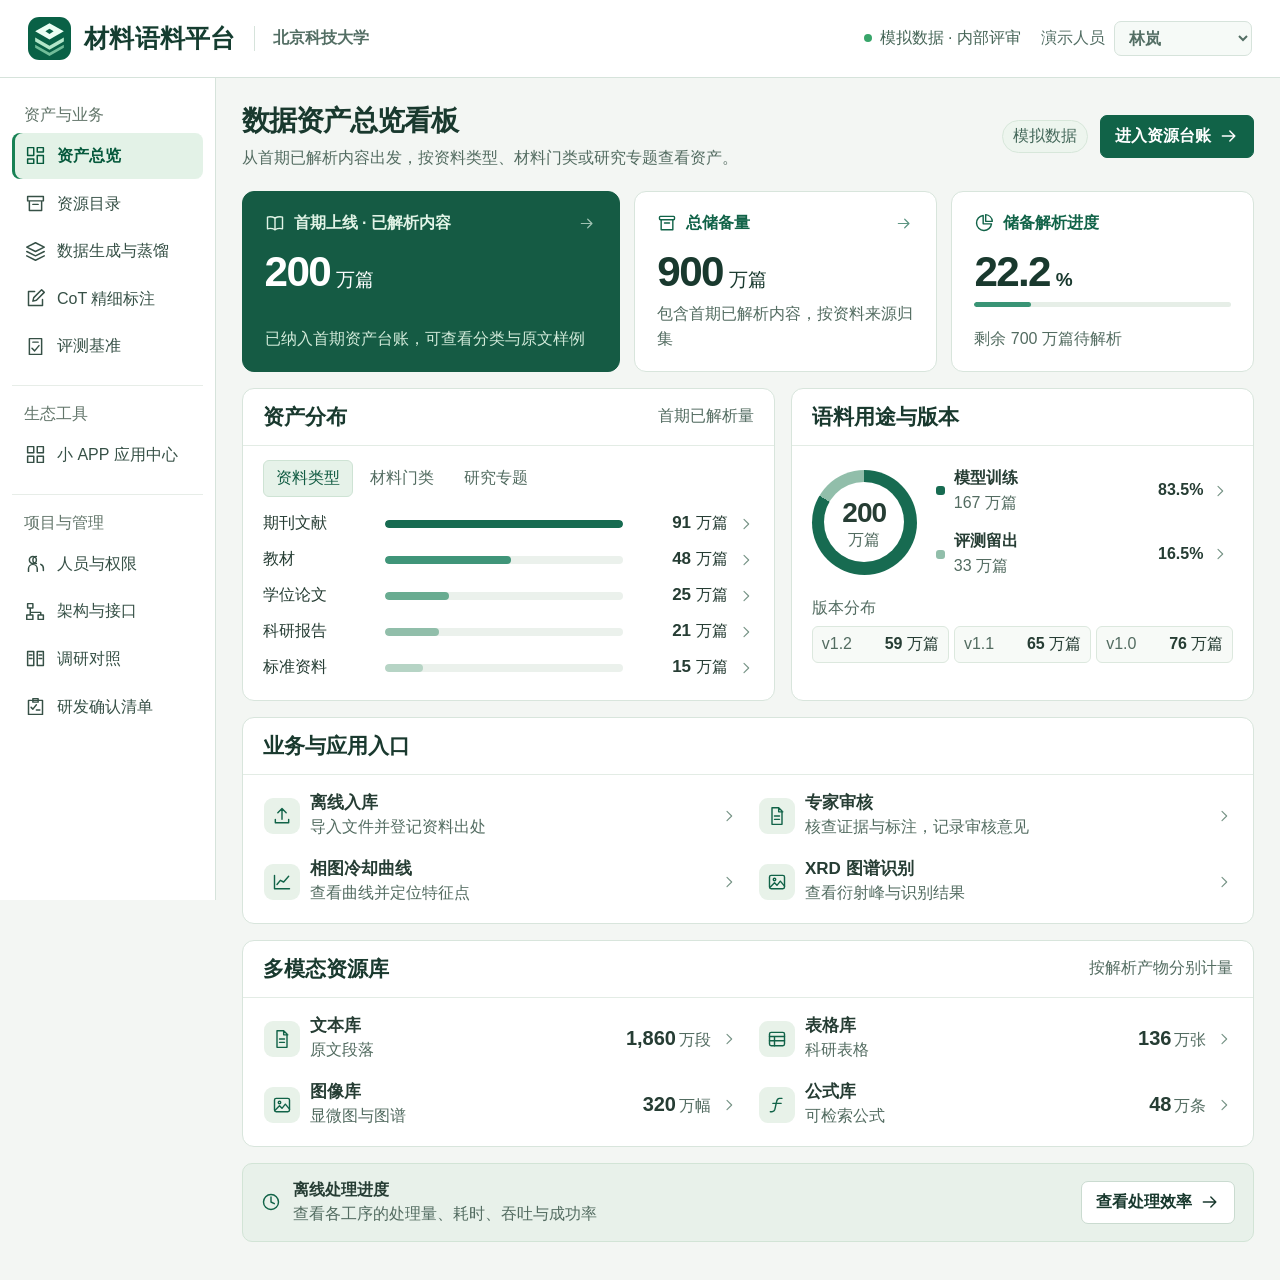
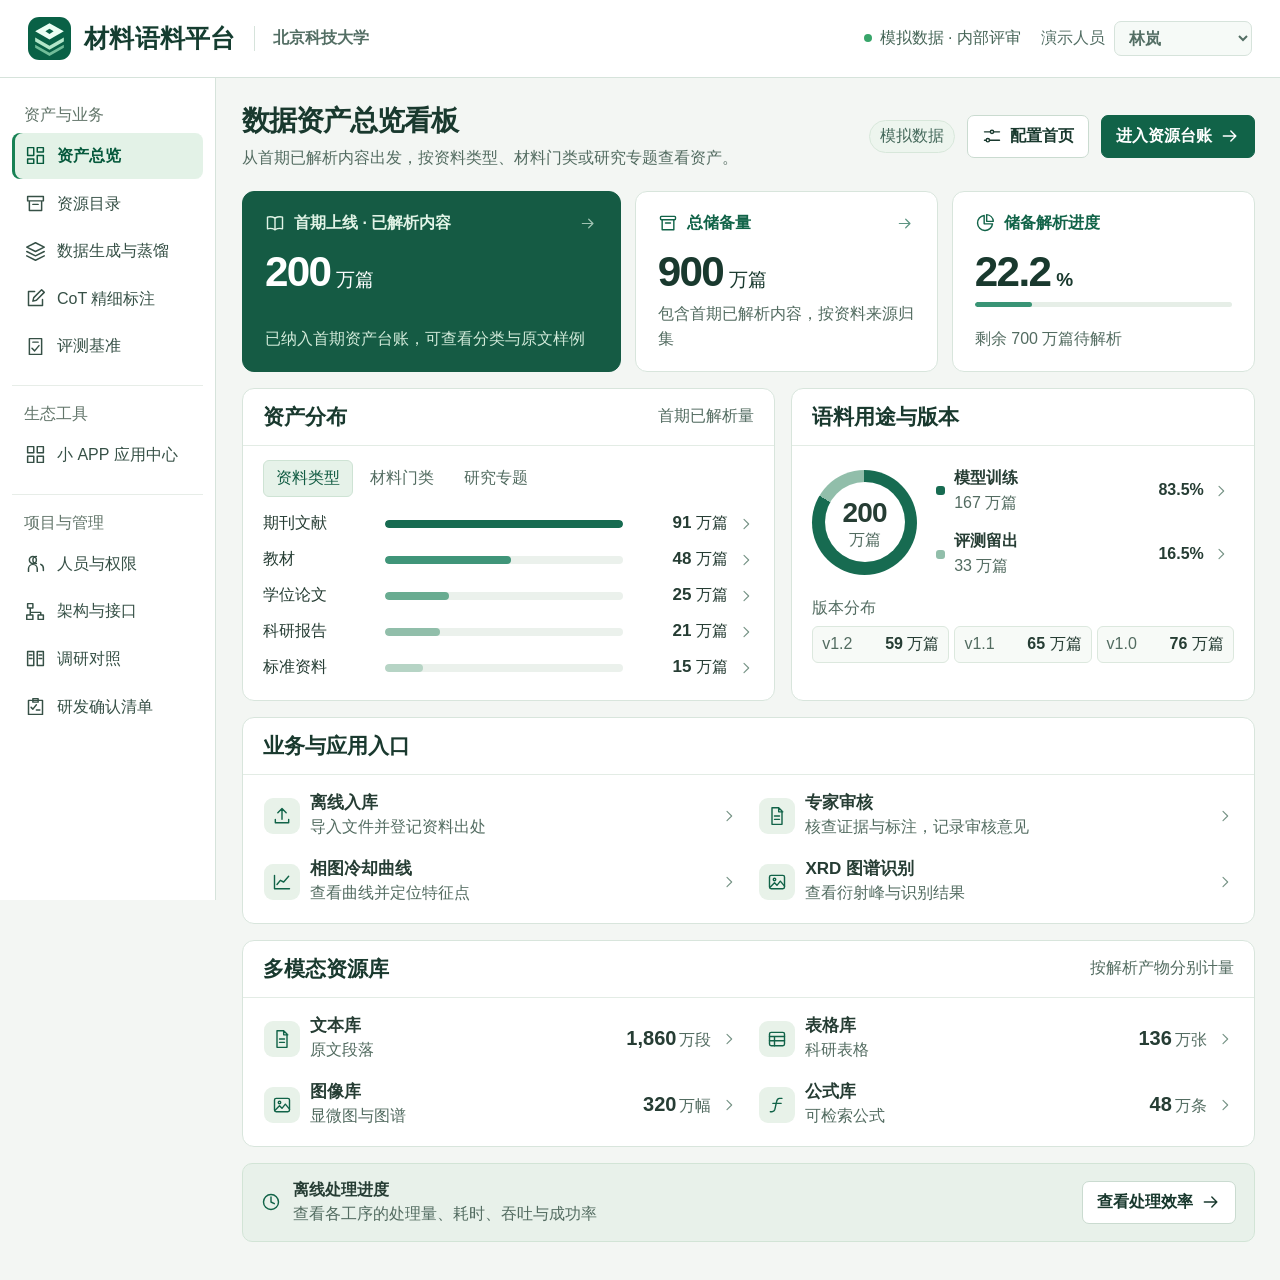
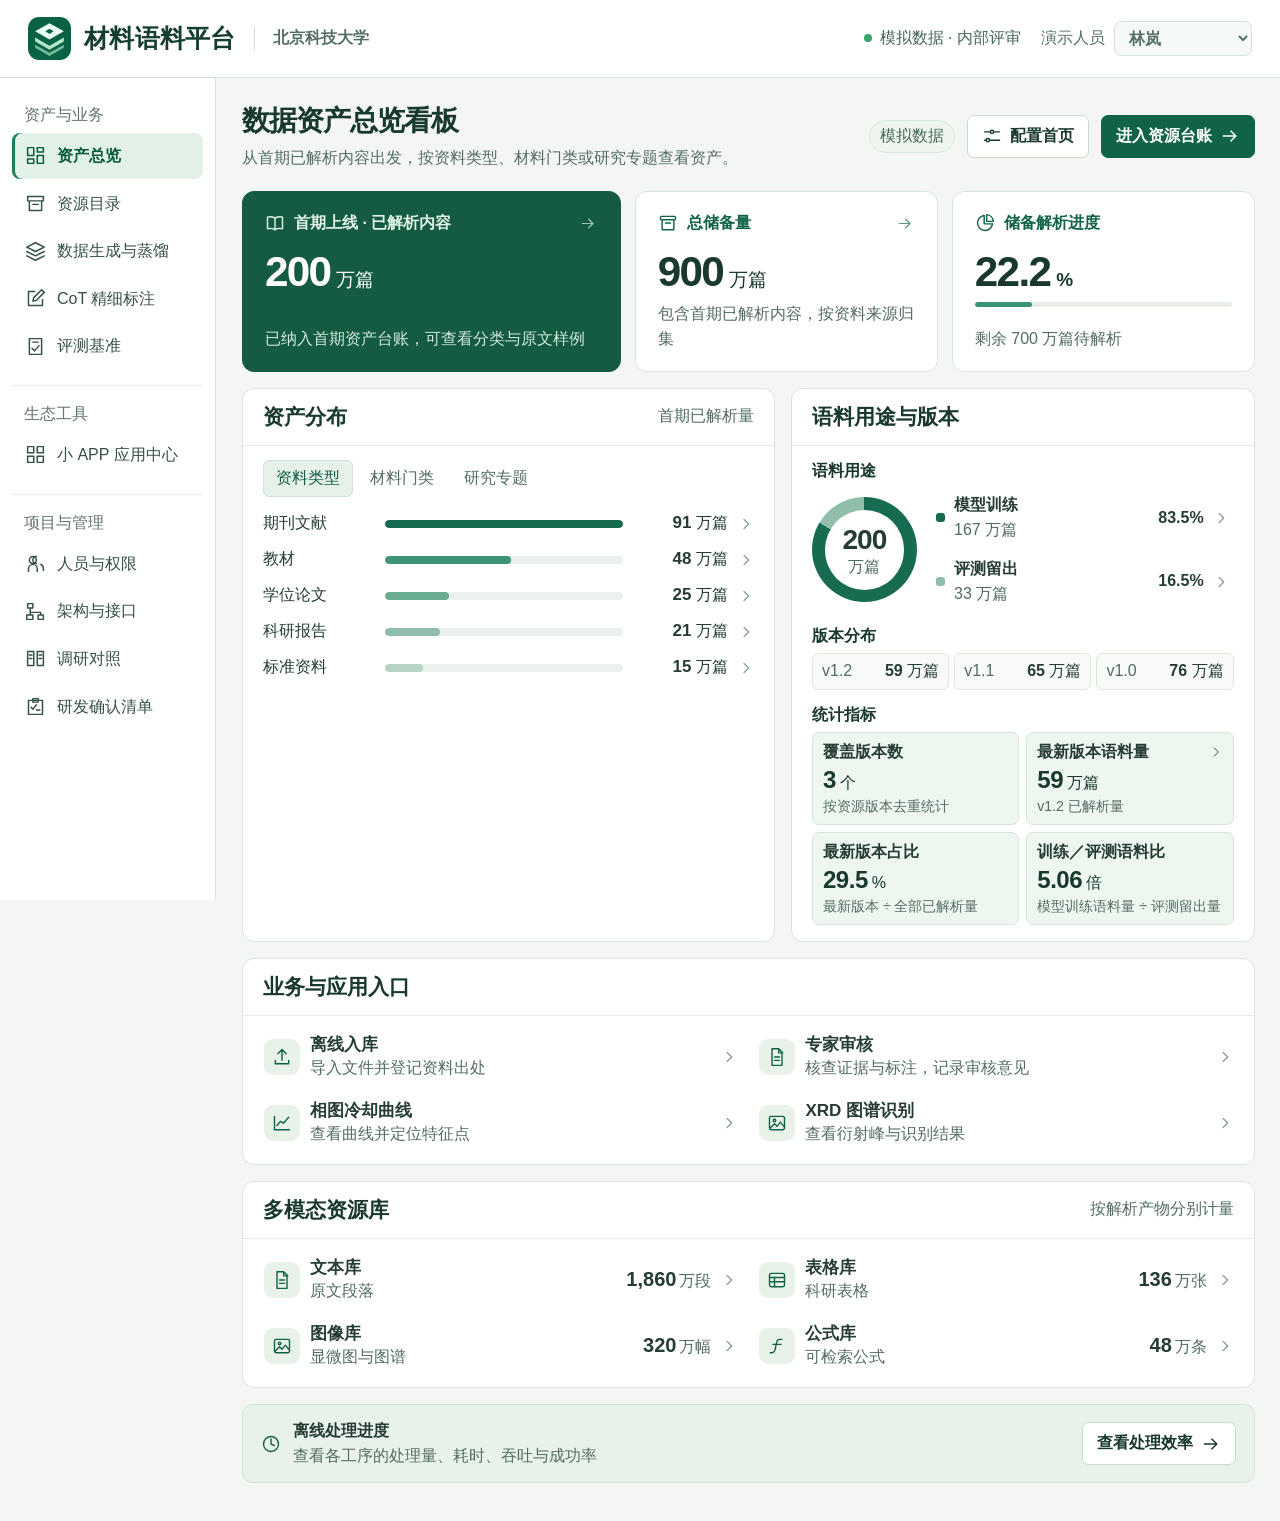
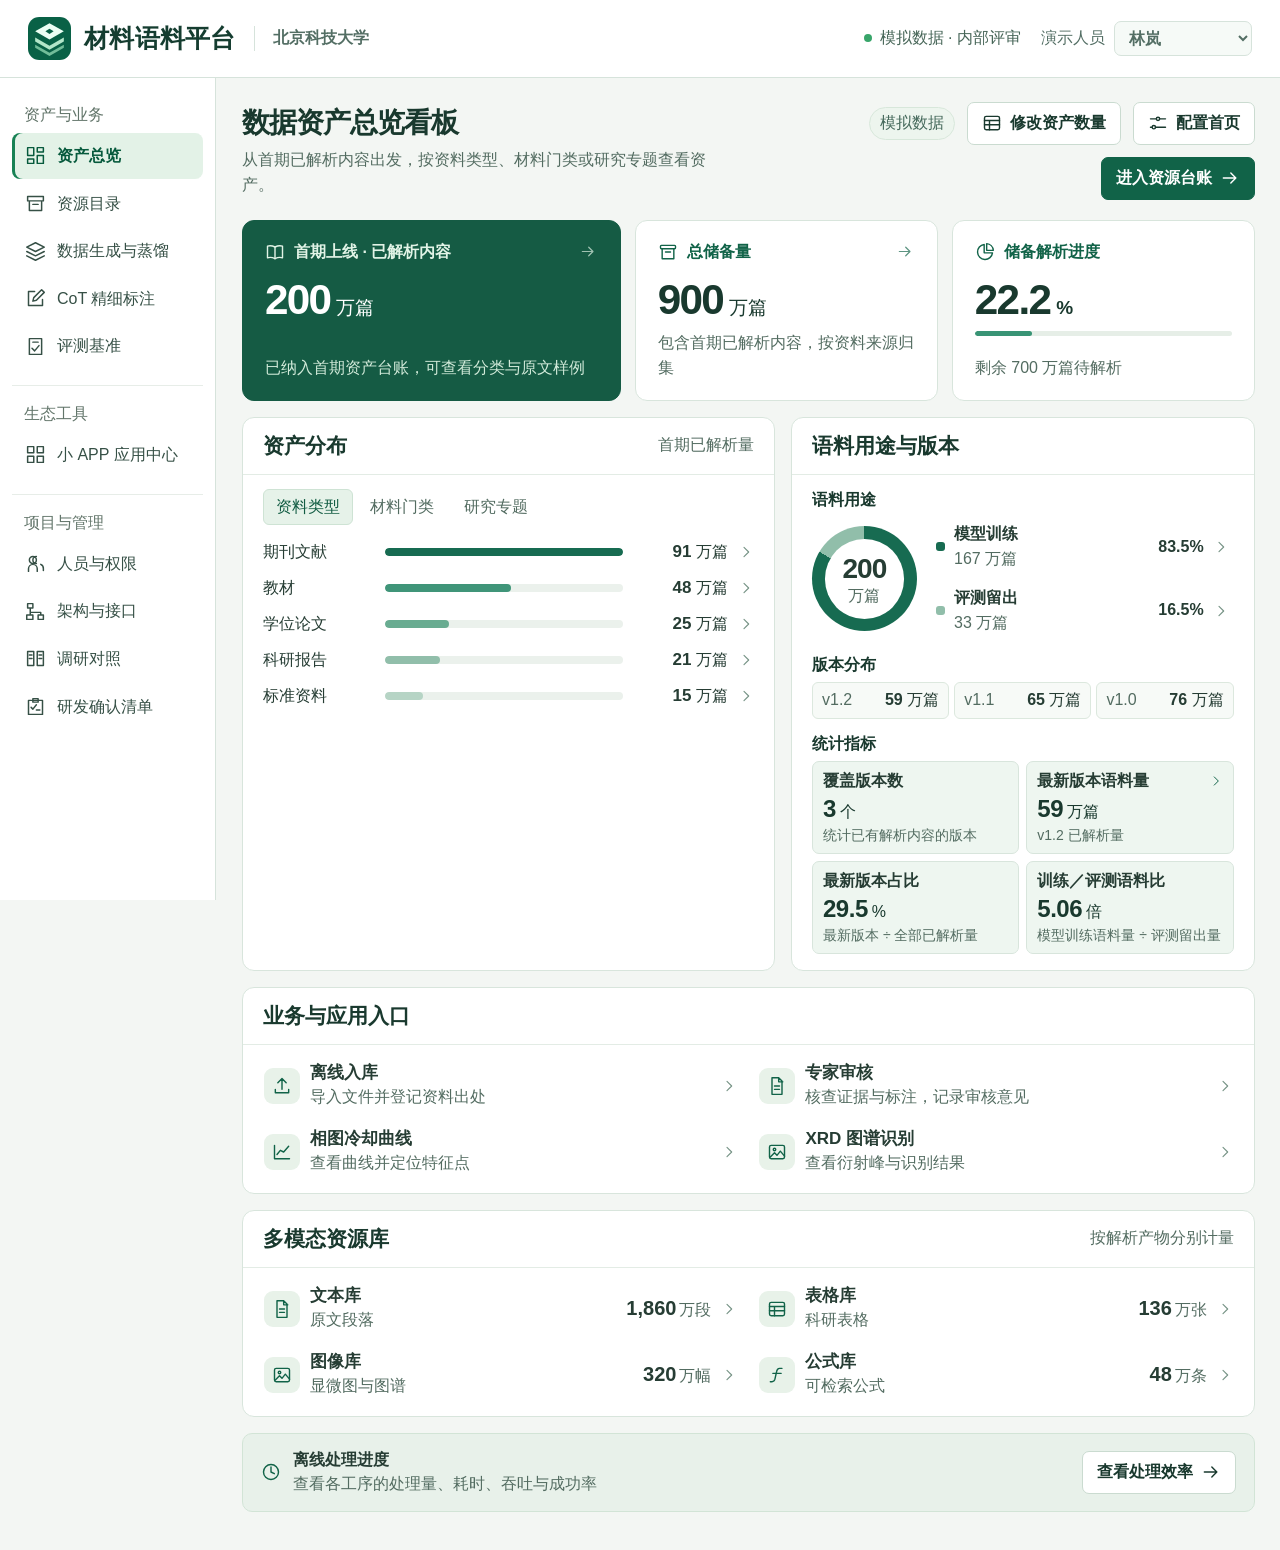
